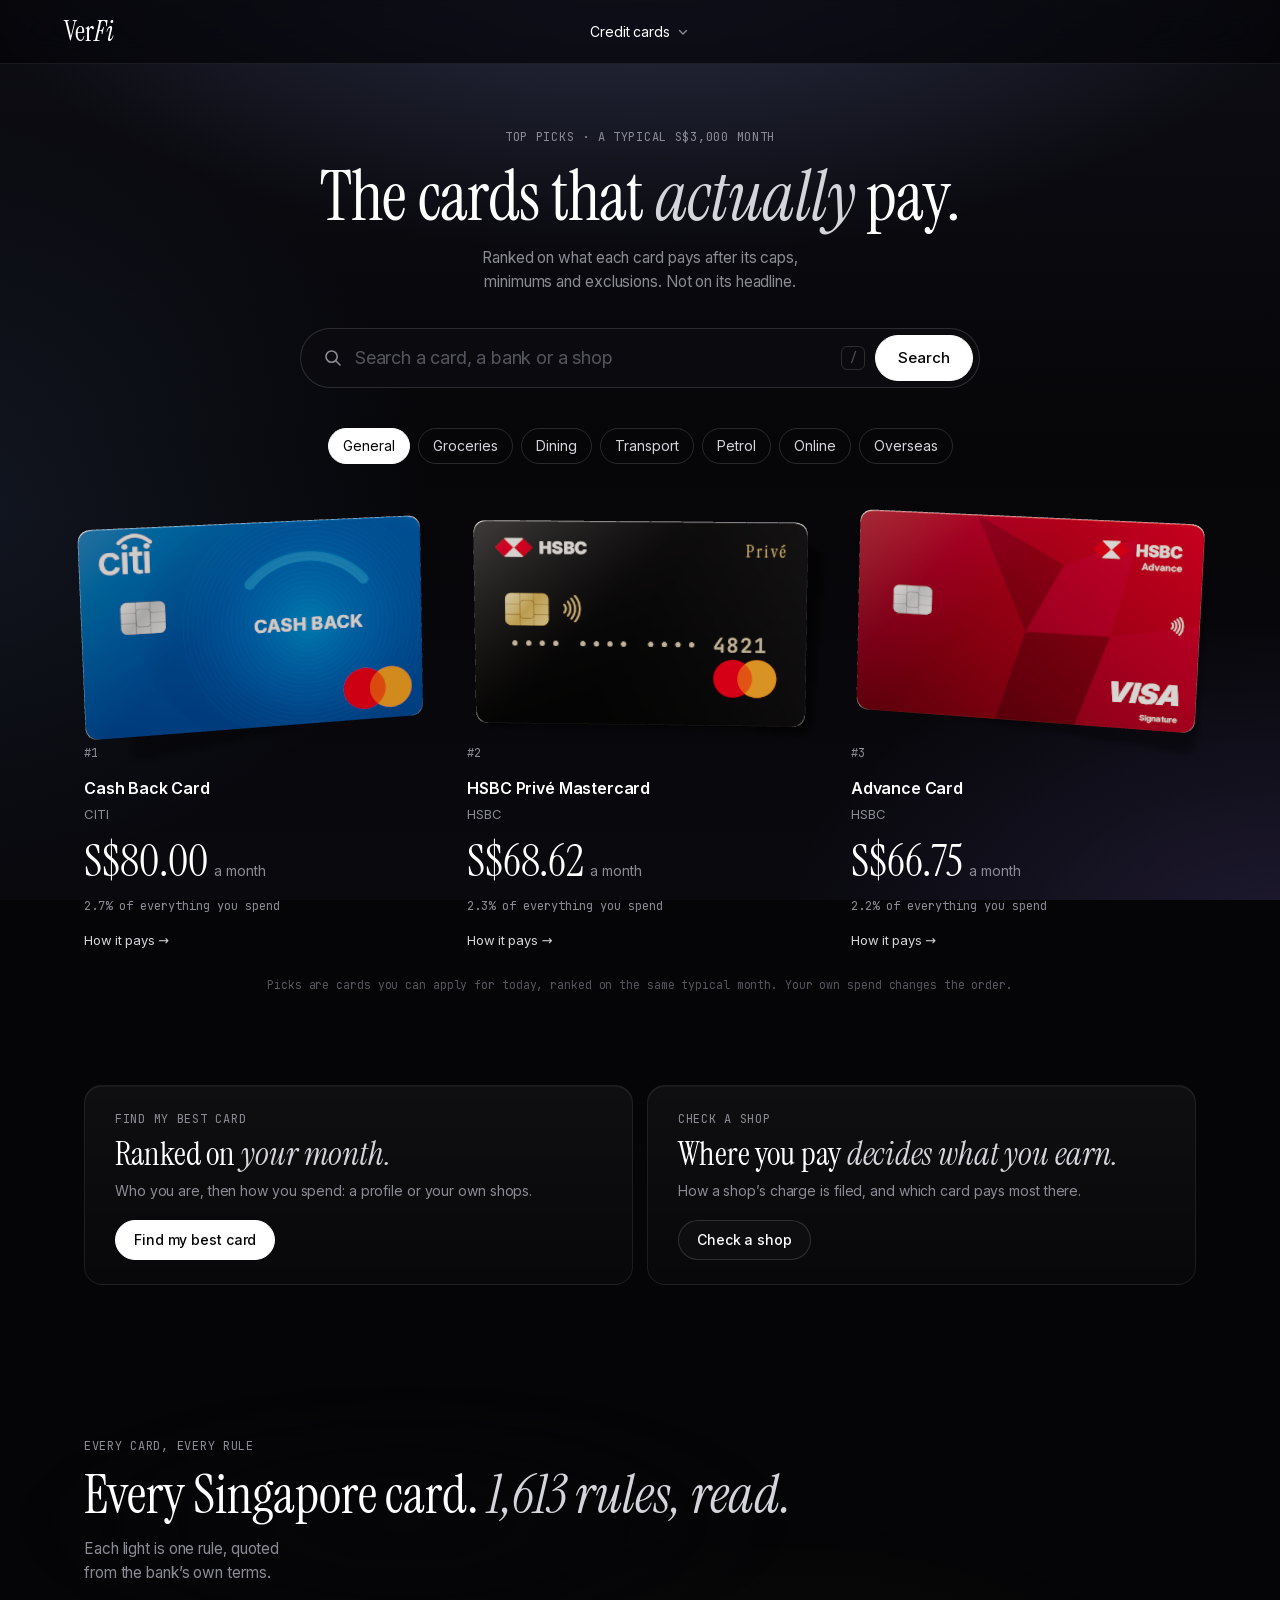
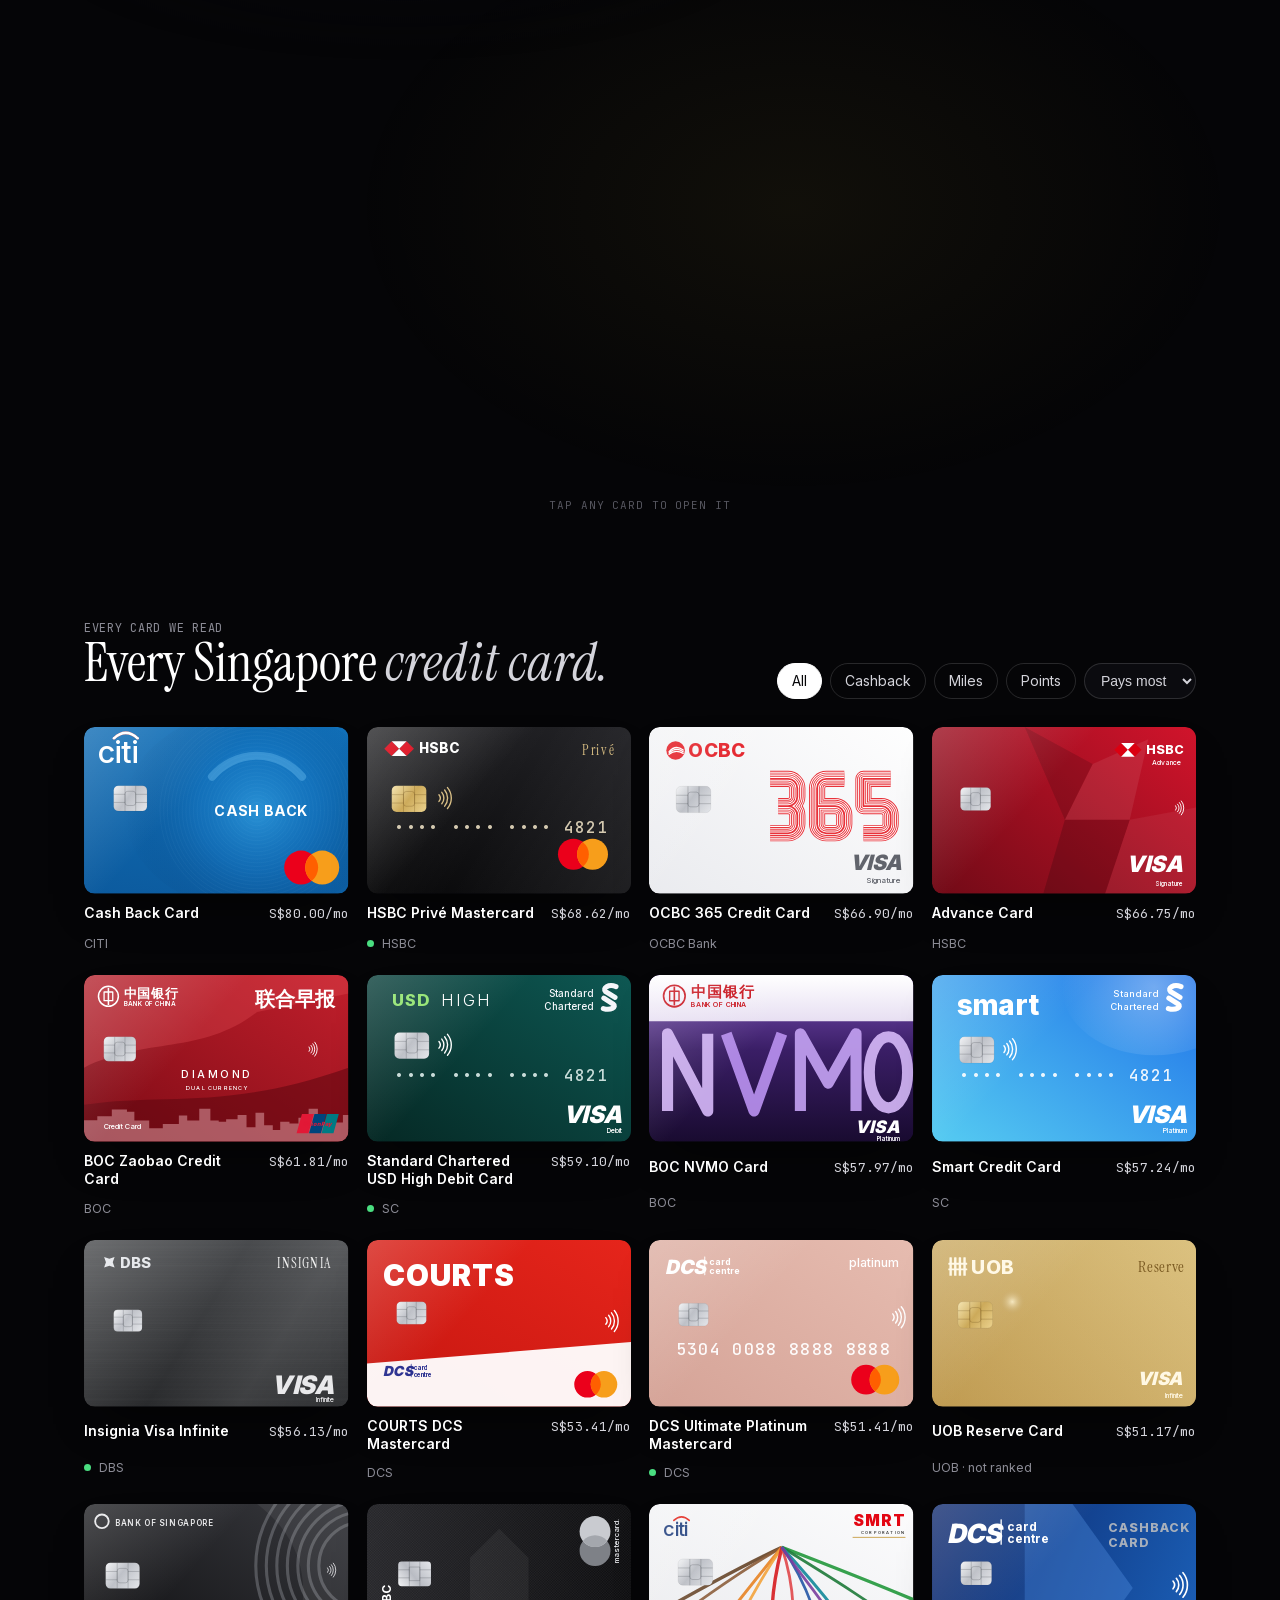
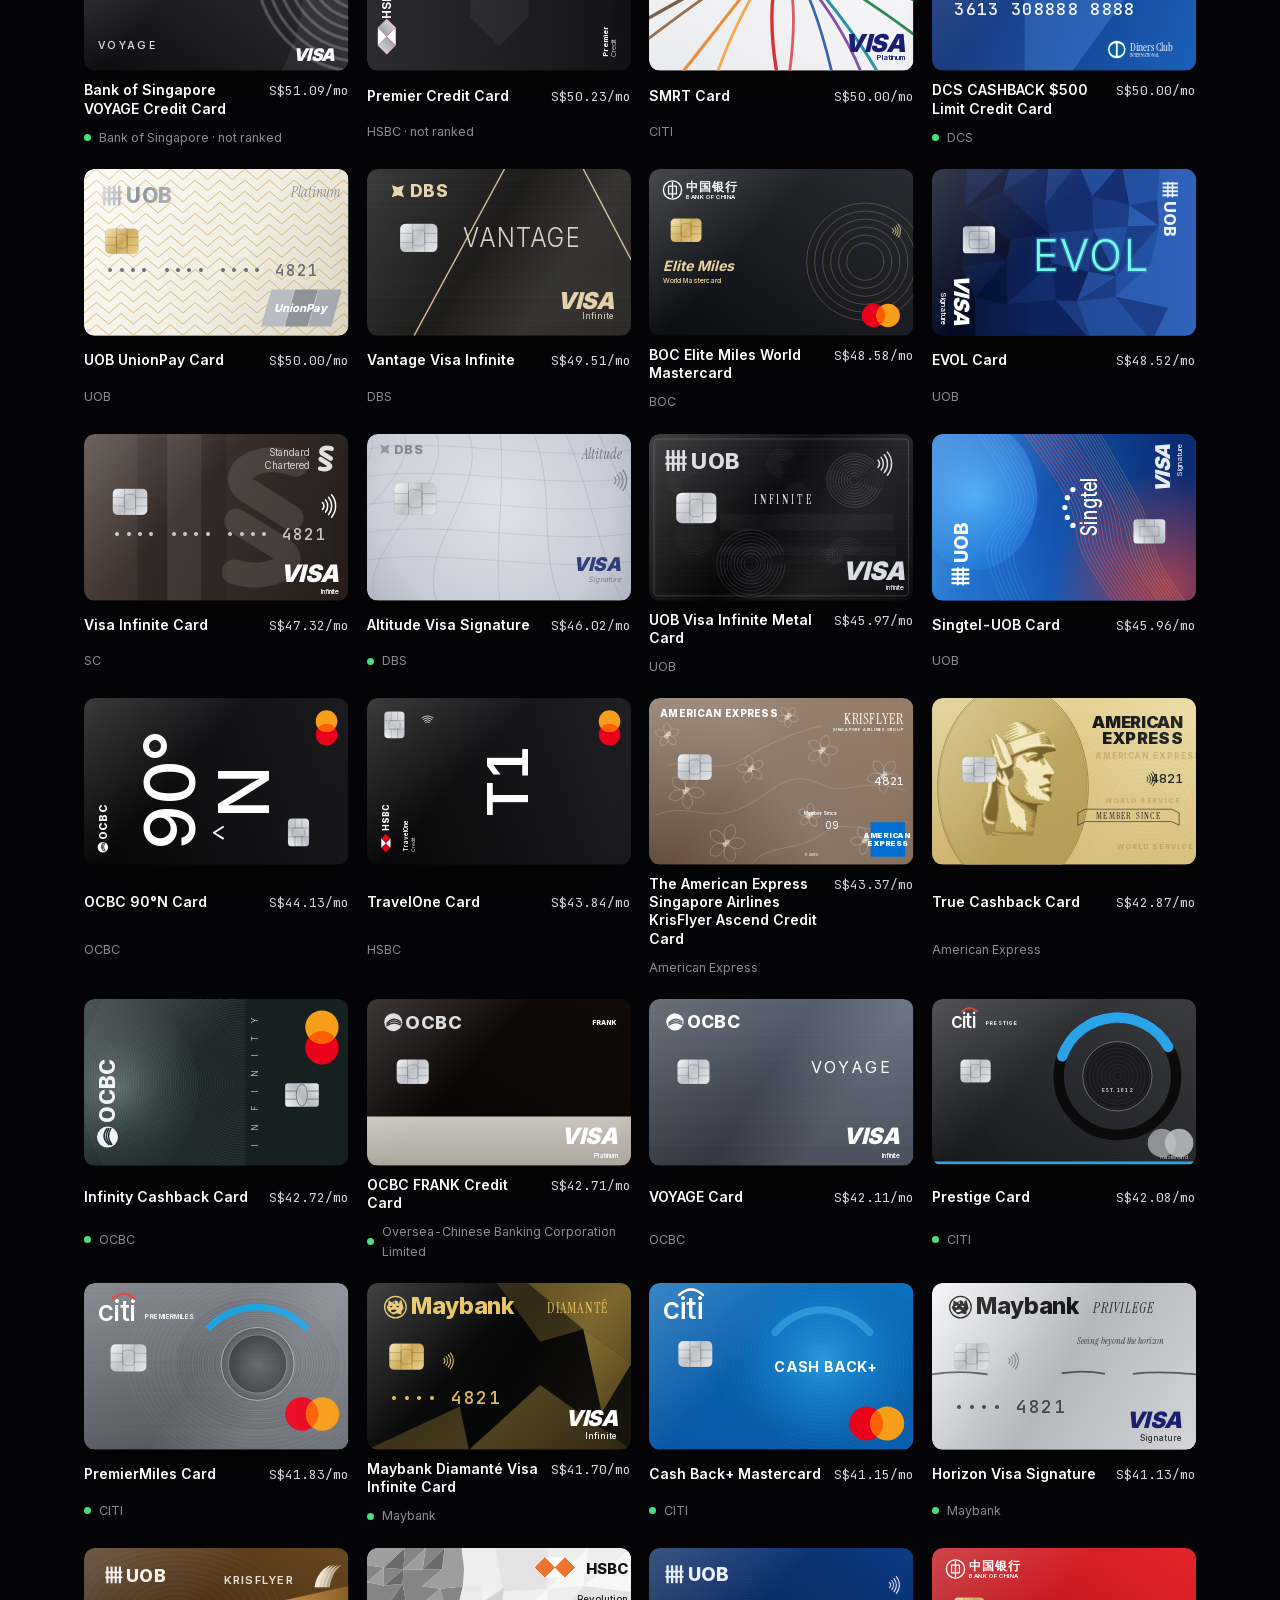
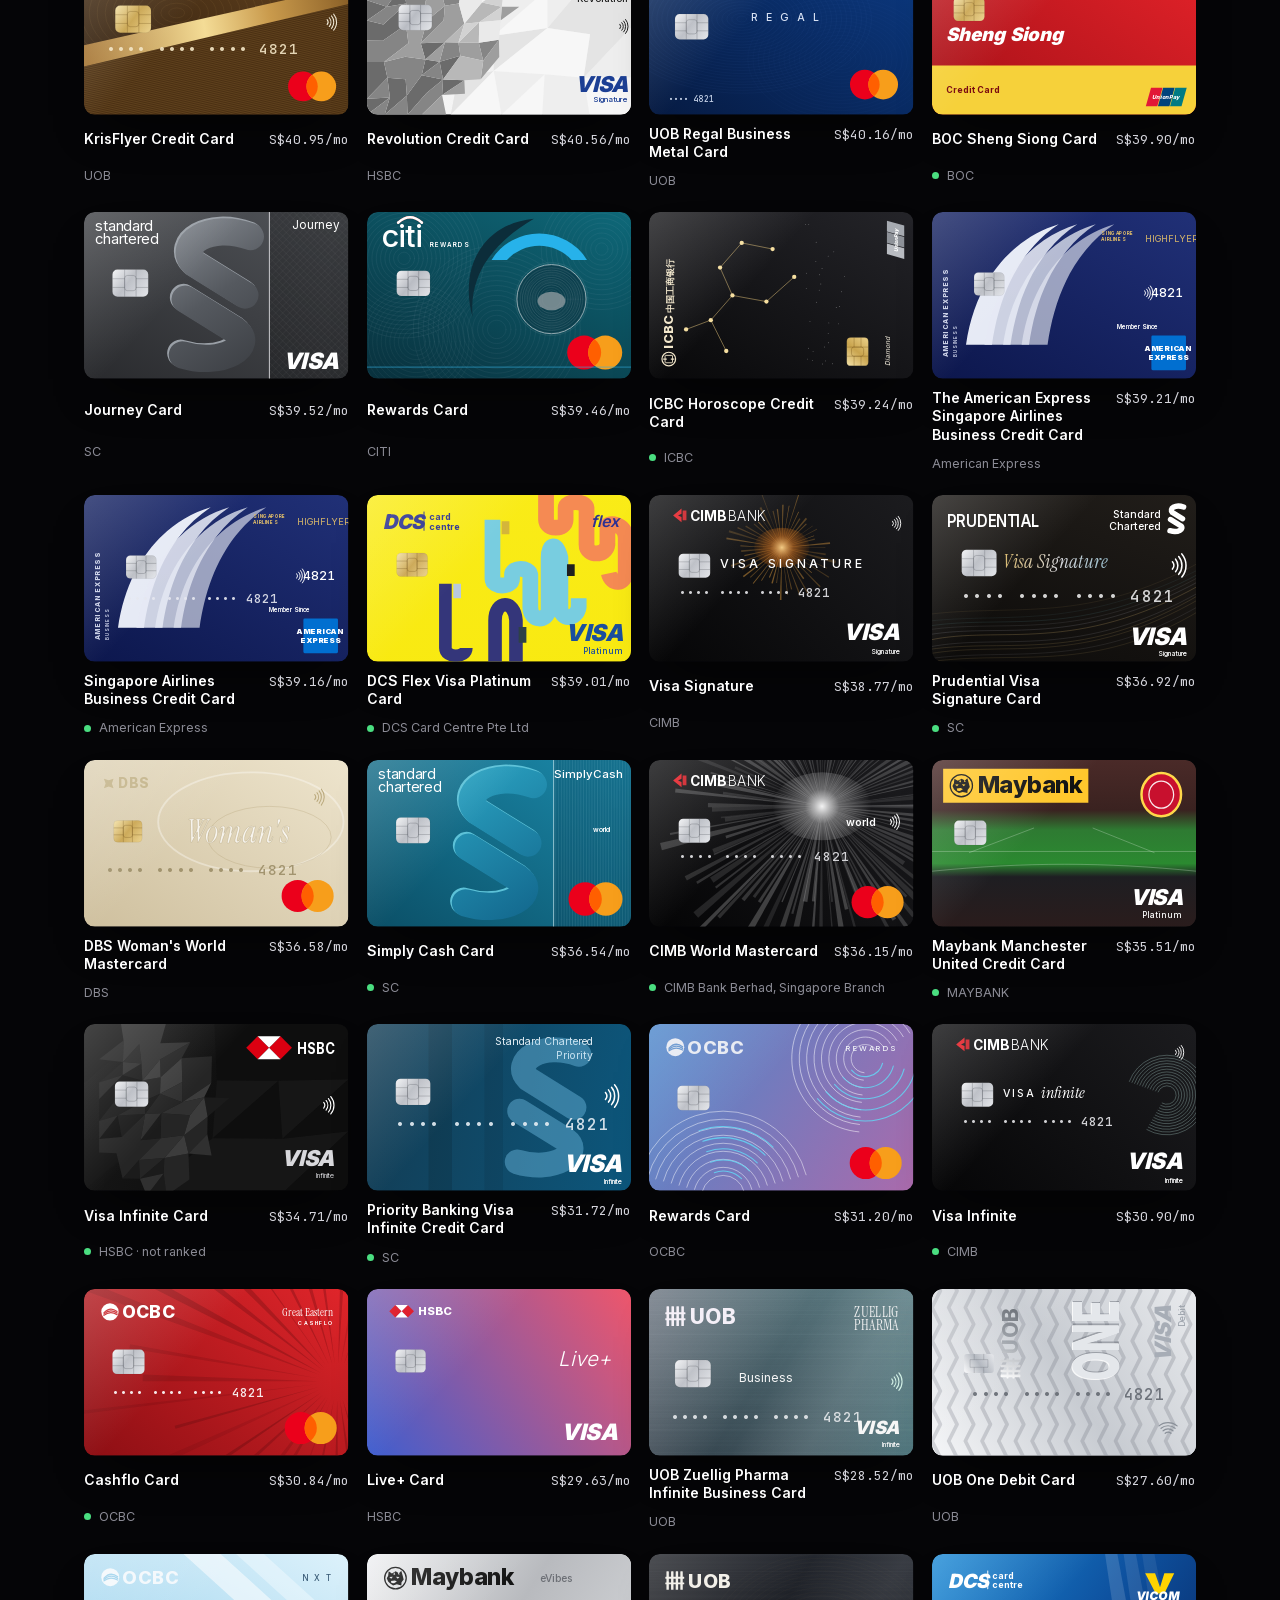
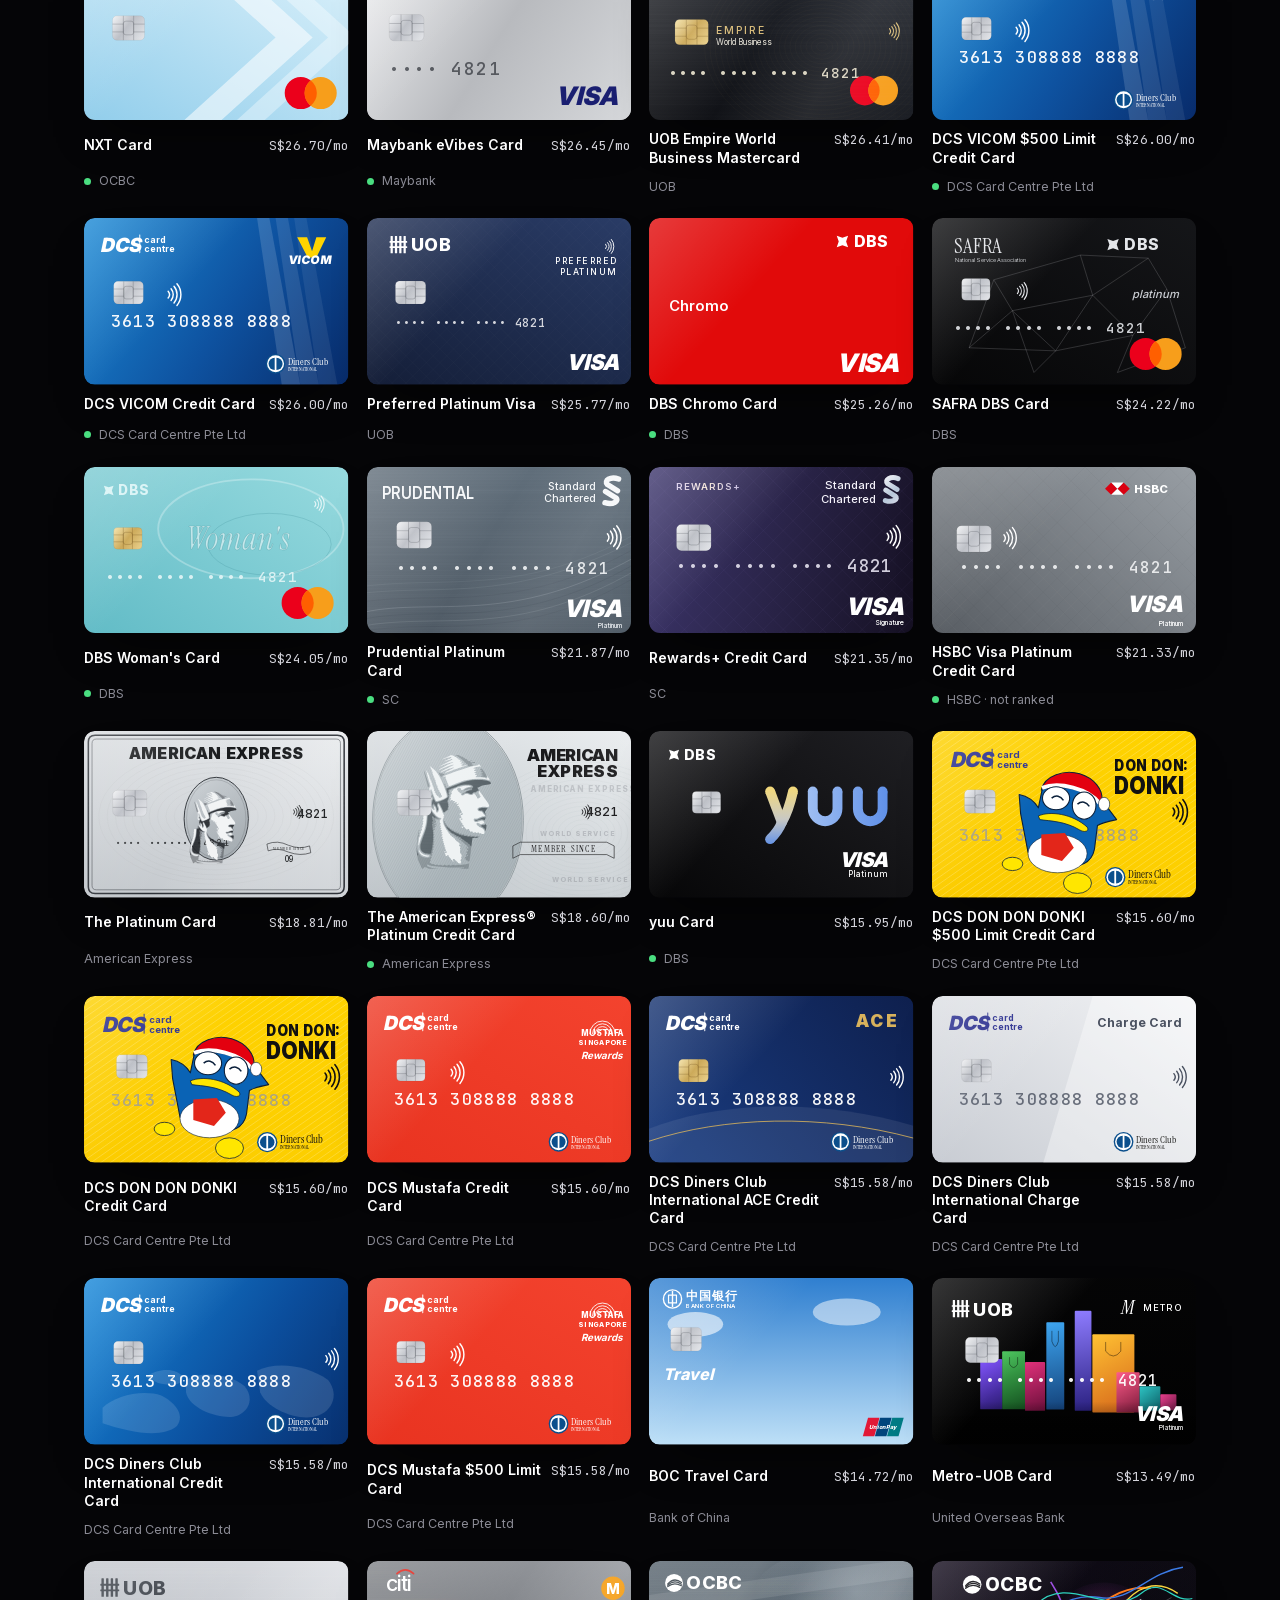
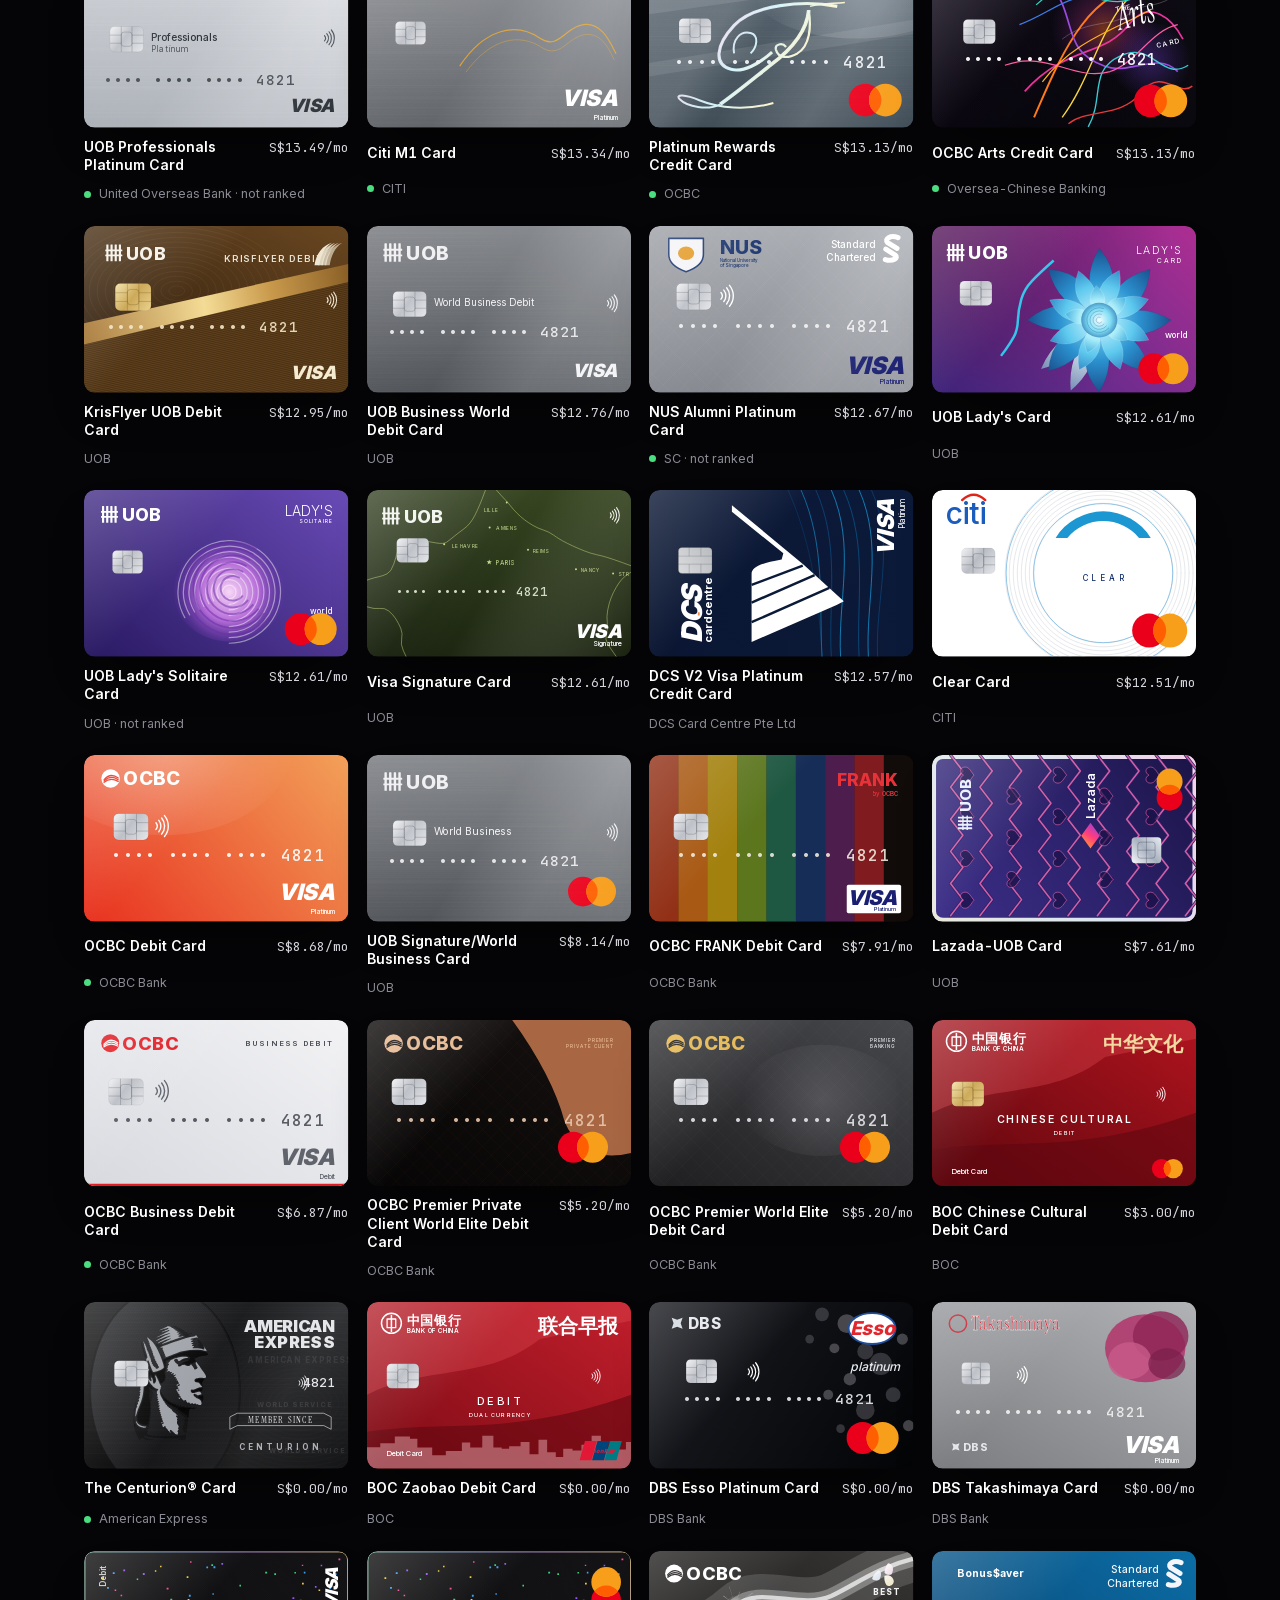
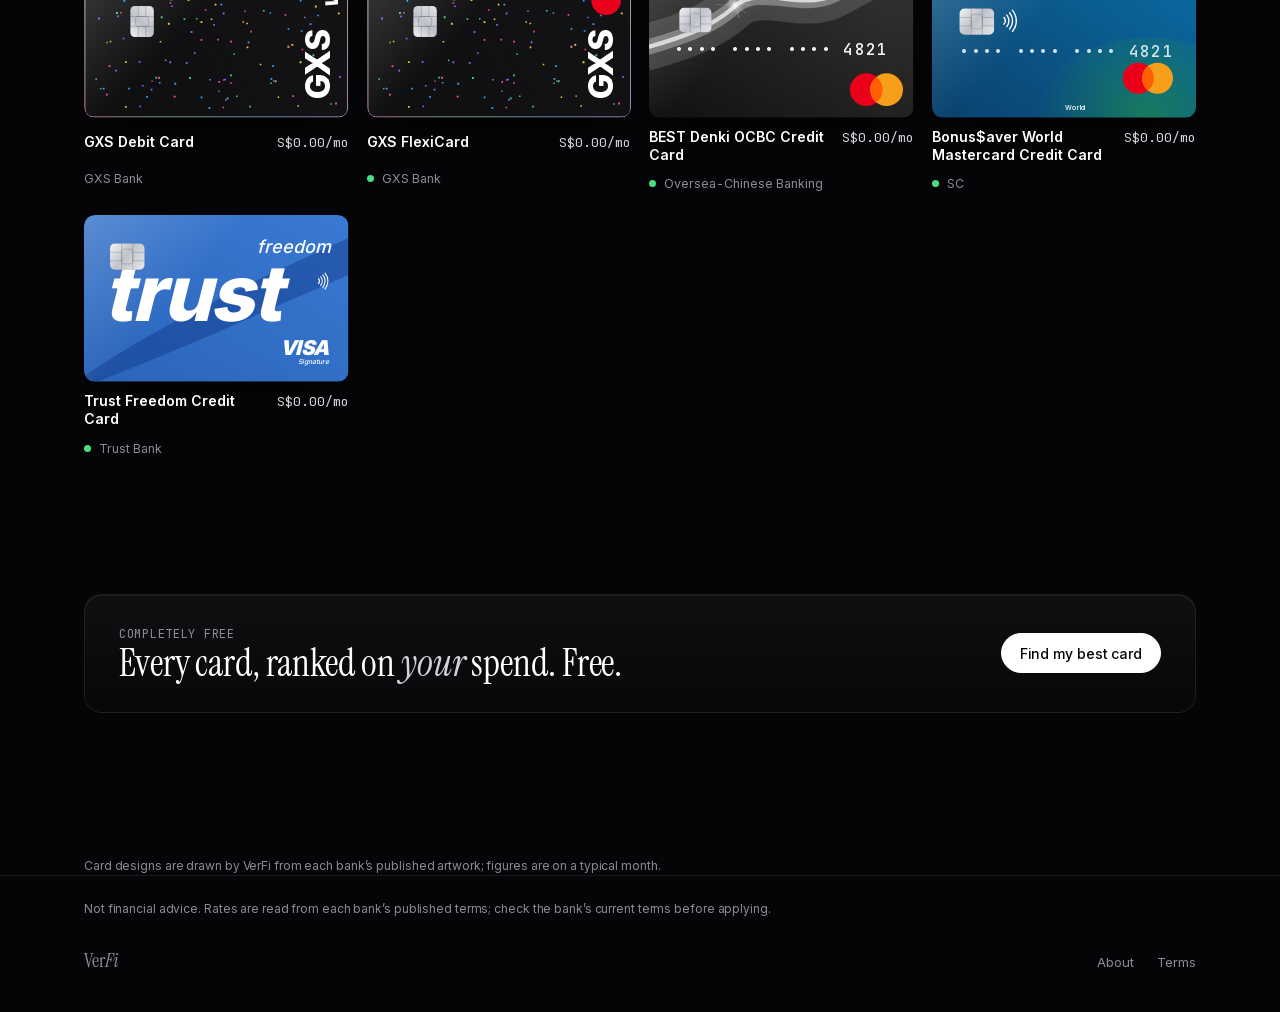
==== card.html @ 6f2a75e9 "VerFi public site, built from verfi d08bbdcb5 (ui.build --public --base /verfi-site/)" ====
<!doctype html>
<html lang="en">
<head><meta http-equiv="Content-Security-Policy" content="default-src 'none'; script-src 'sha256-PI/PXwHfNJXWPyJ3a8xZS8p6o6wGWNPIMic+LHFpwIw=' 'sha256-DB8d13SmBICc+2AXZGHXC3X4aHfZXcRKkbqT8b43fVk=' 'sha256-Um6jNotLfQ6UqfuEW/FgK9rp2+MJzfC5Ji3ptAW9i8M=' 'sha256-Rn2xqNrBOQVb70EjZA+C+wQFJIJYNfq/6G2i9NBJdng=' 'sha256-bbQnQBs7R7n669pLFHWN2JuxSfGrQrntVSp3AEbKCHA=' 'sha256-L+VgeZHUmpJNfkJ0UYj1fujVIkVRV2RB9BNLFGaKNvE=' 'sha256-JXsLXxXnDX5BJX4TyEaZGCQEfH4pqCv1AHS3lOeZDLU=' 'sha256-daEdpEyAJIa8b2VkCqSKcw8PaExcB6Qro80XNes/sHA=' 'sha256-80Qw9IC1ClOyCeVwS31WHZKTdlof5TMwvve5EH9y8BY=' 'sha256-65ox7JTotfn20E0QF6djBIaAejUXwsp98mqHsyna16Q=' 'sha256-54izg/e6yk/iiiAh8HDC+pMXfiiw9ebdInsg20GRJ5c=' 'sha256-T11h+3IaZHCLE4shnHu+/U1FdwvK6Cm0DEEJt3C/1Sk=' 'sha256-L7YhMajtYQbpAXFuu7GLzYA/0sXjjBZNMUFi4kffmsg=' 'sha256-6QYZY35wfnpqWVqNBFDDxP38Oo/TLelBHtFm3Q7Wp/Q=' 'sha256-zZDryQmCFYMkyZ3/jtJ92nPIgyROFTBlCciz7E9UeRc=' 'sha256-P0TMgcfIIjHMsxVwDbb5nwgGmcH78acz03PhWgtmzm0='; style-src 'unsafe-inline' 'self'; font-src 'self'; connect-src 'self'; img-src 'self'; form-action 'none'; base-uri 'none'">
<meta charset="utf-8">
<meta name="robots" content="noai, noimageai">
<meta name="viewport" content="width=device-width, initial-scale=1">
<title>VerFi — Card</title>
<script>
// Owner 2026-10-31: Find my best card and Compare cards open a card's sheet over their own page
// (an iframe of this page with ?embed=1), so the reader's progress there is never left behind.
// In that frame only the sheet shows, and closing it tells the parent page.
try { if (window.parent !== window && /[?&]embed=1\b/.test(location.search)) document.documentElement.classList.add("embed"); } catch (e) { /* not framed */ }
</script>
<meta name="description" content="The Singapore credit cards that actually pay the most on a typical month, after their caps, minimums and exclusions - and a machine for every card that shows how it pays.">
<style>
  /* The Card page (CD-01). Same visual language as the landing page. Every
     card face is drawn by card-face.js from ui/card_designs.json; every
     machine by card-machine.js on the shipped scorer. Self-contained: no
     external request, vendored fonts only. */
  @font-face { font-family: "Inter"; font-style: normal; font-weight: 100 900; font-display: swap; src: url("fonts/inter-latin.woff2") format("woff2"); }
  @font-face { font-family: "JetBrains Mono"; font-style: normal; font-weight: 100 800; font-display: swap; src: url("fonts/jetbrains-mono-latin.woff2") format("woff2"); }
  @font-face { font-family: "Instrument Serif"; font-style: normal; font-weight: 400; font-display: swap; src: url("fonts/instrument-serif-latin.woff2") format("woff2"); }
  @font-face { font-family: "Instrument Serif"; font-style: italic; font-weight: 400; font-display: swap; src: url("fonts/instrument-serif-italic-latin.woff2") format("woff2"); }

  :root {
    color-scheme: dark;
    --bg: #050507; --fg: #FFFFFF; --soft: #D4D4DB; --muted: #8B8B95; --faint: #55555E;
    --line: rgba(255,255,255,.08); --line-2: rgba(255,255,255,.14);
    --glass: linear-gradient(180deg, rgba(255,255,255,.045), rgba(255,255,255,.015));
    --good: #4ADE80; --bad: #FF6B57; --mark: #F2D145; --warn: #F4B740;
    --ease: cubic-bezier(.2,.7,.2,1);
    --serif: "Instrument Serif", Georgia, serif;
    --sans: "Inter", -apple-system, BlinkMacSystemFont, "Segoe UI", system-ui, sans-serif;
    --mono: "JetBrains Mono", ui-monospace, Menlo, monospace;
    --gutter: clamp(18px, 5vw, 80px); --max: 1240px;
  }
  *, *::before, *::after { box-sizing: border-box; }
  html { -webkit-text-size-adjust: 100%; background: var(--bg); }
  body { margin: 0; color: var(--fg); background: transparent; font-family: var(--sans); font-size: 16px; line-height: 1.55;
         letter-spacing: -0.006em; font-variant-numeric: tabular-nums; -webkit-font-smoothing: antialiased; overflow-x: hidden; }
  body::before { content: ""; position: fixed; inset: 0; z-index: -1; pointer-events: none;
    background: radial-gradient(90% 65% at 50% -12%, rgba(132,146,214,.30), transparent 62%),
                radial-gradient(60% 55% at 100% 105%, rgba(118,92,190,.20), transparent 65%),
                radial-gradient(55% 60% at -5% 55%, rgba(70,96,140,.18), transparent 70%),
                linear-gradient(180deg, #0D0D14 0%, #060609 50%, #09090E 100%); }
  a { color: inherit; text-decoration: none; }
  button { font: inherit; color: inherit; }
  :focus-visible { outline: 2px solid var(--fg); outline-offset: 3px; border-radius: 6px; }
  [hidden] { display: none !important; }
  html.embed, html.embed body { background: transparent; }
  html.embed body > *:not(.sheet):not(script) { display: none !important; }
  em { font-style: italic; }

  .vf-topnav { position: fixed; top: 0; left: 0; right: 0; z-index: 30; height: 64px; display: grid; grid-template-columns: 1fr auto 1fr;
    align-items: center; gap: 24px; padding: 0 var(--gutter); background: rgba(5,5,7,.72);
    -webkit-backdrop-filter: blur(16px) saturate(140%); backdrop-filter: blur(16px) saturate(140%); border-bottom: 1px solid var(--line); }
  .vf-topnav__brand { font-family: var(--serif); font-size: 28px; line-height: 1; }
  .vf-topnav__links { display: flex; gap: 28px; justify-content: center; }
  .vf-topnav__link { font-size: 14px; color: var(--soft); }
  .vf-topnav__link:hover, .vf-topnav__link--active { color: var(--fg); }
  .vf-topnav__link { white-space: nowrap; }
  @media (max-width: 420px) { .vf-topnav__links { gap: 12px !important; } .vf-topnav__link { font-size: 13px; } }
  .vf-topnav__end { display: flex; justify-content: flex-end; }
  .btn { display: inline-flex; align-items: center; justify-content: center; gap: 8px; height: 40px; padding: 0 18px; border-radius: 999px;
    border: 1px solid var(--line-2); background: rgba(255,255,255,.02); font-size: 14px; font-weight: 500; white-space: nowrap; cursor: pointer; }
  .btn:hover { border-color: rgba(255,255,255,.4); }
  .btn--light { background: #fff; border-color: #fff; color: #050507; }
  .btn--light:hover { background: #e9e9ee; }
  @media (max-width: 760px) { .vf-topnav { grid-template-columns: auto 1fr; } .vf-topnav__links { justify-content: flex-end; gap: 16px; } .vf-topnav__end { display: none; } }

  .wrap { width: 100%; max-width: var(--max); margin: 0 auto; padding: 0 var(--gutter); }
  .kicker { margin: 0; font-family: var(--mono); font-size: 12px; letter-spacing: .06em; text-transform: uppercase; color: var(--muted); }
  .h-display { margin: 0; font-family: var(--serif); font-weight: 400; font-size: clamp(44px, 5.4vw, 80px); line-height: .98; letter-spacing: -0.012em; text-wrap: balance; }
  .h-section { margin: 0; font-family: var(--serif); font-weight: 400; font-size: clamp(36px, 4.2vw, 60px); line-height: 1; text-wrap: balance; }
  .h-display em, .h-section em { color: var(--soft); }
  .sub { margin: 0; max-width: 52ch; font-size: clamp(15px, 1.2vw, 18px); color: var(--muted); text-wrap: balance; }
  .glass { background: var(--glass); border: 1px solid var(--line); border-radius: 18px; box-shadow: inset 0 1px 0 rgba(255,255,255,.05); }
  .face svg { display: block; width: 100%; height: auto; border-radius: 4.2% / 6.6%; box-shadow: 0 24px 50px -24px rgba(0,0,0,.8); }

  /* --- Top picks ----------------------------------------------------------- */
  .picks { padding: 128px 0 72px; }
  .picks .head { display: grid; gap: 16px; justify-items: center; text-align: center; }
  .chips { display: flex; gap: 8px; flex-wrap: wrap; justify-content: center; margin-top: 26px; }
  .chip { height: 36px; padding: 0 14px; border-radius: 999px; border: 1px solid var(--line-2); background: transparent; font-size: 14px; color: var(--soft); cursor: pointer; }
  .chip[aria-pressed="true"] { background: #fff; color: #050507; border-color: #fff; }
  .podium { display: grid; grid-template-columns: repeat(3, minmax(0, 1fr)); gap: clamp(16px, 3vw, 40px); margin-top: 48px; align-items: end; perspective: 1400px; }
  .pick { display: grid; gap: 14px; cursor: pointer; text-align: left; background: none; border: 0; padding: 0; }
  .pick .face { transition: transform .5s cubic-bezier(.2,.7,.2,1); transform: rotateX(8deg) rotateY(var(--ry, 0deg)); }
  .pick:hover .face { transform: rotateX(0) rotateY(0) translateY(-6px); }
  .pick:nth-child(1) { --ry: 10deg; } .pick:nth-child(3) { --ry: -10deg; }
  .pick__rank { font-family: var(--mono); font-size: 12px; color: var(--muted); }
  .pick__name { font-size: 16px; font-weight: 600; letter-spacing: -0.01em; }
  .pick__bank { font-size: 13px; color: var(--muted); }
  .pick__num { font-family: var(--serif); font-size: clamp(34px, 3.4vw, 50px); line-height: 1; }
  .pick__num small { font-family: var(--sans); font-size: 14px; color: var(--muted); margin-left: 6px; }
  .pick__vs { font-family: var(--mono); font-size: 12px; color: var(--muted); }
  .pick__vs s { color: var(--faint); }
  .pick__cta { font-size: 13px; color: var(--soft); }
  .pick__cta::after { content: " \2192"; }
  #gl { position: fixed; inset: 0; width: 100vw; height: 100vh; z-index: 0; pointer-events: none; display: none; }
  .gl-on #gl { display: block; }
  main, footer { position: relative; z-index: 1; }
  .gl-on .pick .face svg { visibility: hidden; }
  .gl-on .pick .face { transform: none !important; }
  .note { margin-top: 26px; text-align: center; font-family: var(--mono); font-size: 11.5px; color: var(--faint); }
  @media (max-width: 860px) { .podium { grid-template-columns: 1fr; max-width: 420px; margin-inline: auto; } .pick .face { transform: none; } }

  /* --- Search: one field for a card, a bank, a reward type or a shop --------------
     The same field as Check a shop (60px pill, #0B0B0F, 18px type), centred under
     the headline. The answer opens under it as a listbox; Enter with nothing
     highlighted filters the gallery instead. */
  .search { position: relative; z-index: 6; width: 100%; max-width: 680px; margin: 34px auto 0; text-align: left; }
  .search__field { position: relative; display: flex; align-items: center; height: 60px; border-radius: 999px; border: 1px solid var(--line-2);
    background: #0B0B0F; transition: border-color .2s, box-shadow .2s; }
  .search__field:focus-within { border-color: rgba(255,255,255,.45); box-shadow: 0 0 0 4px rgba(255,255,255,.06); }
  .search__icon { flex: none; width: 20px; height: 20px; margin-left: 22px; color: var(--muted); }
  .search__input { flex: 1; min-width: 0; height: 100%; padding: 0 12px 0 12px; border: 0; background: transparent; color: var(--fg);
    font-family: var(--sans); font-size: 18px; letter-spacing: -0.01em; }
  .search__input::placeholder { color: var(--faint); }
  .search__input::-webkit-search-cancel-button { display: none; }
  .search__input:focus, .search__input:focus-visible { outline: none; }
  .search__kbd { flex: none; display: grid; place-items: center; min-width: 24px; height: 24px; margin-right: 10px; padding: 0 6px; border-radius: 6px;
    border: 1px solid var(--line-2); font-family: var(--mono); font-size: 12px; color: var(--faint); transition: opacity .15s; }
  .search__field:focus-within .search__kbd { opacity: 0; }
  .search__go { flex: none; height: 46px; margin-right: 6px; padding: 0 22px; font-size: 15px; }
  .search__list { position: absolute; left: 0; right: 0; top: calc(100% + 10px); margin: 0; padding: 8px; list-style: none; max-height: min(460px, 62vh);
    overflow-y: auto; overscroll-behavior: contain; border-radius: 18px; border: 1px solid var(--line-2); background: rgba(11,11,16,.97);
    -webkit-backdrop-filter: blur(14px); backdrop-filter: blur(14px); box-shadow: 0 30px 60px -20px rgba(0,0,0,.85); }
  .search__group { padding: 12px 12px 6px; font-family: var(--mono); font-size: 11px; letter-spacing: .08em; text-transform: uppercase; color: var(--faint); }
  .search__opt { display: grid; grid-template-columns: 64px minmax(0, 1fr) auto; gap: 14px; align-items: center; padding: 8px 12px; border-radius: 12px;
    cursor: pointer; }
  .search__opt[aria-selected="true"] { background: rgba(255,255,255,.06); }
  .search__thumb svg { display: block; width: 64px; height: auto; border-radius: 4.2% / 6.6%; box-shadow: 0 10px 20px -14px rgba(0,0,0,.9); }
  .search__glyph { display: grid; place-items: center; width: 64px; height: 40px; border-radius: 8px; border: 1px solid var(--line); color: var(--muted); }
  .search__glyph svg { width: 20px; height: 20px; }
  .search__what { display: grid; gap: 1px; min-width: 0; }
  .search__name { font-size: 15px; font-weight: 500; color: var(--soft); letter-spacing: -0.01em; line-height: 1.3; overflow: hidden; text-overflow: ellipsis; white-space: nowrap; }
  .search__name b { font-weight: 600; color: var(--fg); }
  .search__meta { font-size: 12.5px; color: var(--muted); }
  .search__val { font-family: var(--mono); font-size: 12.5px; color: var(--soft); white-space: nowrap; }
  .search__val--go { color: var(--muted); }
  .search__none { padding: 18px 14px; font-size: 14px; color: var(--muted); }
  .search__found { display: flex; align-items: center; gap: 12px; flex-wrap: wrap; margin: -6px 0 22px; font-family: var(--mono); font-size: 12.5px; color: var(--soft); }
  .search__found .chip { height: 30px; font-size: 13px; font-family: var(--sans); }
  @media (max-width: 520px) {
    .search { margin-top: 26px; }
    .search__field { height: 54px; }
    .search__icon { margin-left: 18px; }
    .search__input { font-size: 16px; }
    .search__kbd, .search__go { display: none; }
    .search__opt { grid-template-columns: 48px minmax(0, 1fr) auto; gap: 12px; padding: 8px 10px; }
    .search__thumb svg, .search__glyph { width: 48px; }
    .search__glyph { height: 30px; }
    .search__name { font-size: 14px; }
    .search__val { font-size: 11.5px; }
  }
  @media (hover: none) { .search__kbd { display: none; } }

  /* --- The two tools, as doors: Find my best card and Check a shop ------------------
     The catalogue ranks every card on a typical month; a reader's own answer lives
     on its own page. Two slim glass doors, side by side, then stacked on a phone. */
  .doors { padding: 8px 0 88px; }
  .doors .wrap { display: grid; grid-template-columns: repeat(2, minmax(0, 1fr)); gap: 14px; }
  .shop-band { scroll-margin-top: 80px; min-width: 0; }
  .shop-band__row { height: 100%; display: flex; align-items: center; justify-content: space-between; gap: 18px 24px; flex-wrap: wrap;
    padding: 24px clamp(20px, 2.6vw, 30px); }
  .shop-band__sub { margin: 0; font-size: 14px; color: var(--muted); }
  @media (max-width: 900px) { .doors .wrap { grid-template-columns: minmax(0, 1fr); } }
  .shop-band__text { display: grid; gap: 8px; min-width: 0; }
  .shop-band__line { margin: 0; font-family: var(--serif); font-weight: 400; font-size: clamp(26px, 2.6vw, 34px); line-height: 1.05; }
  .shop-band__line em { color: var(--soft); }
  @media (max-width: 520px) { .shop-band__row .btn { width: 100%; } }

  /* --- Gallery ---------------------------------------------------------------- */
  .gallery { padding: 72px 0 96px; scroll-margin-top: 40px; }
  .gallery__bar { display: flex; justify-content: space-between; align-items: end; gap: 20px; flex-wrap: wrap; margin-bottom: 28px; }
  .filters { display: flex; gap: 8px; flex-wrap: wrap; }
  .select { height: 36px; padding: 0 12px; border-radius: 999px; border: 1px solid var(--line-2); background: #0B0B0F; color: var(--soft); font-size: 14px; }
  .grid { display: grid; grid-template-columns: repeat(auto-fill, minmax(230px, 1fr)); gap: 22px 18px; }
  .tile { display: grid; gap: 10px; text-align: left; background: none; border: 0; padding: 0; cursor: pointer; }
  .tile .face svg { transition: transform .3s cubic-bezier(.2,.7,.2,1); }
  .tile:hover .face svg { transform: translateY(-4px); }
  .tile__row { display: flex; justify-content: space-between; gap: 10px; align-items: baseline; }
  .tile__name { font-size: 14px; font-weight: 600; line-height: 1.3; }
  .tile__val { font-family: var(--mono); font-size: 13px; color: var(--soft); white-space: nowrap; }
  .tile__meta { display: flex; gap: 8px; align-items: center; font-size: 12.5px; color: var(--muted); }
  /* Only a verified card carries a mark; no other reading level is named on a
     product page (owner, 2026-10-19). */
  .dot { width: 7px; height: 7px; border-radius: 50%; background: var(--good); flex: none; }

  .upsell { padding: 40px 0 120px; }
  .upsell .glass { display: flex; justify-content: space-between; align-items: center; gap: 24px; flex-wrap: wrap; padding: 30px 34px; }

  /* --- The sheet: one card, said plainly ------------------------------------------
     Read top to bottom it answers, in order: what is this card (its offer, in one
     sentence, and the facts that decide it), what would it pay (always beside the
     month it is priced on, which the reader can see and change), how it pays (each
     rate with what it takes, its cap and its clause), what does not count, who can
     get it, and where it was read. A figure never appears without its month. */
  /* The sheet opens like an app's: the page dims (a plain scrim; a full-screen
     backdrop blur over live WebGL is re-blurred every frame and was the heaviest
     thing on this page), the panel rises into place, and the card you clicked
     flies from its tile to the panel. Closing runs it back, faster. */
  .sheet { position: fixed; inset: 0; z-index: 50; background: rgba(4,4,6,.86);
           overflow-y: auto; overscroll-behavior: contain; padding: 32px 16px 64px; transition: opacity .3s ease; }
  .sheet__panel { max-width: 1180px; margin: 0 auto; padding: clamp(20px, 3vw, 40px); position: relative; background: #0B0B10;
                  transition: transform .52s var(--ease), opacity .38s ease; }
  .sheet.is-entering, .sheet.is-leaving { opacity: 0; }
  .sheet.is-entering .sheet__panel { transform: translate3d(0, 34px, 0); opacity: 0; }
  .sheet.is-leaving { transition-duration: .2s; }
  .sheet.is-leaving .sheet__panel { transform: translate3d(0, 18px, 0); opacity: 0; transition-duration: .2s; }
  .fly { position: fixed; left: 0; top: 0; z-index: 60; pointer-events: none; transform-origin: 0 0; will-change: transform; }
  .fly svg { display: block; width: 100%; height: auto; border-radius: 4.2% / 6.6%; box-shadow: 0 30px 60px -20px rgba(0,0,0,.85); }
  .avatar.is-landing { opacity: 0; }
  .avatar { transition: opacity .25s ease; }
  @media (prefers-reduced-motion: reduce) { .sheet, .sheet__panel { transition: none; } }
  .sheet__close { position: absolute; top: 16px; right: 16px; z-index: 3; width: 40px; height: 40px; border-radius: 50%; border: 1px solid var(--line-2); background: rgba(11,11,16,.8); cursor: pointer; font-size: 18px; color: var(--fg); }
  .sheet__close:hover { border-color: rgba(255,255,255,.4); }
  .sheet__top { display: grid; grid-template-columns: minmax(0, 1fr) minmax(0, 1.1fr); gap: clamp(20px, 3.4vw, 48px); align-items: center; }
  .sheet__id { display: grid; gap: 14px; align-content: start; }
  .sheet__name { font-family: var(--serif); font-weight: 400; font-size: clamp(36px, 4vw, 56px); line-height: 1; margin: 0; letter-spacing: -0.01em; }
  .sheet__trust { display: inline-flex; align-items: center; gap: 8px; margin: 0; font-size: 13px; color: var(--soft); }
  .sheet__summary { margin: 4px 0 0; max-width: 46ch; font-size: clamp(16px, 1.3vw, 18.5px); line-height: 1.5; color: var(--soft); text-wrap: pretty; }
  .sheet__summary b { color: var(--fg); font-weight: 600; }
  /* Key figures and the Apply link (owner 2026-11-01), read from the card's rules (ui/card_brief.key_figures, card_links.json). */
  .apply { font-family: var(--mono); font-size: 11px; letter-spacing: .04em; color: var(--soft); border-bottom: 1px solid var(--line-2); white-space: nowrap; }
  a.apply:hover { color: var(--fg); border-color: var(--fg); }
  .apply--muted { color: var(--muted); border-bottom: 0; }
  .kf { display: grid; grid-template-columns: 1fr 1fr auto; gap: 12px; align-items: center; margin: 14px 0 6px; padding: 14px 16px; border: 1px solid var(--line); border-radius: 16px; background: var(--glass); }
  .kf__fig { display: grid; gap: 3px; min-width: 0; }
  .kf__k { font-family: var(--mono); font-size: 11px; letter-spacing: .06em; text-transform: uppercase; color: var(--muted); }
  .kf__fig b { font-family: var(--serif); font-weight: 400; font-size: 24px; line-height: 1.1; }
  .kf__apply .apply { font-size: 13px; }
  .kf__apply a.apply { display: inline-flex; align-items: center; height: 40px; padding: 0 18px; border-radius: 999px; border: 1px solid var(--line-2); color: var(--fg); }
  .kf__apply a.apply:hover { border-color: rgba(255,255,255,.5); }
  .hl { margin: 14px 0 6px; padding: 14px 16px 6px; border: 1px solid var(--line); border-radius: 16px; background: var(--glass); }
  .hl__k { margin: 0 0 6px; font-family: var(--mono); font-size: 11px; letter-spacing: .06em; text-transform: uppercase; color: var(--muted); }
  .hl__list { list-style: none; margin: 0; padding: 0; }
  .hl__list li { padding: 9px 0; border-top: 1px solid var(--line); font-size: 15px; line-height: 1.45; color: var(--soft); }
  .hl__list li:first-child { border-top: 0; }
  .hl__rate { color: var(--fg); font-weight: 600; }
  .hl__list details { display: inline; }
  .hl__list summary { display: inline; cursor: pointer; color: var(--fg); text-decoration: underline; text-underline-offset: 3px; }
  .hl__list details[open] summary { display: block; }
  .hl__list .hl__src { display: block; margin-top: 4px; }
  .hl__list .hl__src summary { display: inline; font-size: 13px; color: var(--muted); cursor: pointer; text-decoration: underline; text-underline-offset: 3px; }
  .hl__srclist { list-style: none; margin: 6px 0 0; padding: 8px 12px; max-height: 220px; overflow: auto; border-left: 2px solid var(--mark); font-family: var(--mono); font-size: 11.5px; line-height: 1.5; color: var(--soft); }
  .hl__srclist li { padding: 3px 0; }
  .hl__srclist b { color: var(--fg); font-weight: 600; }
  .hl__flag { display: inline-block; margin-left: 8px; padding: 1px 9px; border-radius: 999px; border: 1px solid var(--warn); font-family: var(--mono); font-size: 10.5px; letter-spacing: .04em; text-transform: uppercase; color: var(--warn); white-space: nowrap; vertical-align: 1px; }
  .facts { list-style: none; margin: 6px 0 0; padding: 0; display: grid; grid-template-columns: repeat(auto-fit, minmax(128px, 1fr)); border-top: 1px solid var(--line); }
  .facts li { display: grid; gap: 3px; padding: 14px 14px 2px 0; }
  .facts li + li { padding-left: 14px; border-left: 1px solid var(--line); }
  .facts span { font-family: var(--mono); font-size: 11px; letter-spacing: .06em; text-transform: uppercase; color: var(--muted); }
  .facts b { font-family: var(--serif); font-weight: 400; font-size: 24px; line-height: 1.1; }
  .facts b small { display: block; margin-top: 4px; font-family: var(--sans); font-size: 12.5px; color: var(--muted); }
  .sheet__actions { display: flex; flex-wrap: wrap; gap: 10px; margin-top: 8px; }
  .sec { margin-top: clamp(28px, 4vw, 44px); padding-top: clamp(22px, 3vw, 30px); border-top: 1px solid var(--line); }
  .sec__head { display: flex; justify-content: space-between; align-items: end; gap: 16px 24px; flex-wrap: wrap; margin-bottom: 20px; }
  .sec__title { margin: 6px 0 0; font-family: var(--serif); font-weight: 400; font-size: clamp(28px, 2.8vw, 38px); line-height: 1.02; }
  .sec__title em { color: var(--soft); }
  .sec__line { margin: 8px 0 0; max-width: 60ch; font-size: 14px; color: var(--muted); }
  /* The month: a profile, the typical month, or the reader's own amounts. */
  .months { display: flex; flex-wrap: wrap; gap: 6px; }
  .months .chip { height: 32px; padding: 0 12px; font-size: 13px; }
  .pays { display: grid; grid-template-columns: minmax(0, .85fr) minmax(0, 1.15fr); gap: clamp(20px, 3vw, 40px); align-items: start; }
  .pays__basis { margin: 0; display: inline-flex; align-items: center; gap: 8px; height: 28px; padding: 0 12px; border-radius: 999px; border: 1px solid var(--line-2);
    font-family: var(--mono); font-size: 12px; color: var(--soft); }
  .pays__fig { margin: 16px 0 0; display: flex; align-items: baseline; gap: 10px; flex-wrap: wrap; }
  .pays__fig b { font-family: var(--serif); font-weight: 400; font-size: clamp(56px, 6vw, 84px); line-height: .9; letter-spacing: -0.01em; }
  .pays__fig span { font-size: 15px; color: var(--muted); }
  .pays__sub { margin: 10px 0 0; font-family: var(--mono); font-size: 13px; color: var(--soft); }
  .pays__why { margin: 16px 0 0; max-width: 46ch; font-size: 14px; line-height: 1.55; color: var(--muted); }
  .pays__why b { color: var(--fg); font-weight: 500; }
  .gate { margin: 10px 0 0; display: flex; align-items: center; gap: 8px; font-family: var(--mono); font-size: 12px; color: var(--soft); }
  .gate i { width: 8px; height: 8px; border-radius: 50%; background: var(--good); box-shadow: 0 0 8px rgba(74,222,128,.6); flex: none; }
  .gate.is-off { color: var(--warn); } .gate.is-off i { background: var(--warn); box-shadow: none; }
  /* The headline against this month, on one ruler. */
  .ruler { position: relative; margin: 30px 0 46px; padding-top: 30px; }
  .ruler__track { position: relative; height: 10px; border-radius: 5px; background: rgba(255,255,255,.06); overflow: visible; }
  .ruler__fill { position: absolute; left: 0; top: 0; bottom: 0; border-radius: 5px; background: linear-gradient(90deg, rgba(242,209,69,.55), var(--mark));
    transition: width .7s cubic-bezier(.2,.7,.2,1); }
  .ruler__mark { position: absolute; top: -30px; transform: translateX(-50%); display: grid; justify-items: center; gap: 4px; font-family: var(--mono); font-size: 11px; color: var(--muted); white-space: nowrap;
    transition: left .7s cubic-bezier(.2,.7,.2,1); }
  .ruler__mark::after { content: ""; width: 1px; height: 22px; background: rgba(255,255,255,.35); }
  .ruler__mark.is-head { color: var(--soft); }
  .ruler__mark.is-now { color: var(--mark); top: auto; bottom: -34px; }
  .ruler__mark.is-now::after { order: -1; background: var(--mark); height: 14px; }
  .ruler__mark.is-edge-l { transform: translateX(0); justify-items: start; }
  .ruler__mark.is-edge-r { transform: translateX(-100%); justify-items: end; }
  /* Where it earns on this month: spend, the rate it got, what it paid. */
  .ledger { display: grid; }
  .ledger__head, .lrow { display: grid; grid-template-columns: minmax(0, 1.1fr) minmax(0, 1.2fr) 64px 84px; gap: 14px; align-items: center; }
  .ledger__head { padding: 0 0 10px; border-bottom: 1px solid var(--line); font-family: var(--mono); font-size: 11px; letter-spacing: .04em; text-transform: uppercase; color: var(--muted); }
  .ledger__head span:nth-child(n+3), .lrow > :nth-child(n+3) { text-align: right; }
  .lrow { padding: 11px 0; border-bottom: 1px solid var(--line); font-size: 14px; }
  .lrow b { font-weight: 600; letter-spacing: -0.01em; }
  .lrow__spend { display: grid; grid-template-columns: minmax(0, 1fr) auto; gap: 10px; align-items: center; font-family: var(--mono); font-size: 12px; color: var(--soft); }
  .lrow__bar { height: 6px; border-radius: 3px; background: rgba(255,255,255,.06); overflow: hidden; }
  .lrow__bar i { display: block; height: 100%; background: rgba(255,255,255,.32); border-radius: 3px; transition: width .6s cubic-bezier(.2,.7,.2,1); }
  .lrow__rate { font-family: var(--mono); font-size: 12.5px; color: var(--soft); }
  .lrow__got { font-family: var(--mono); font-size: 13px; color: var(--mark); }
  .lrow.is-total { border-bottom: 0; }
  .lrow.is-total b, .lrow.is-total .lrow__got { font-size: 14px; }
  .adjust { display: grid; grid-template-columns: repeat(5, minmax(0, 1fr)); gap: 14px 18px; margin-top: 22px; padding: 18px; border-radius: 14px; border: 1px solid var(--line); background: rgba(255,255,255,.02); }
  .slider { display: grid; gap: 6px; font-size: 13px; color: var(--soft); }
  .slider span { display: flex; justify-content: space-between; } .slider output { font-family: var(--mono); color: var(--fg); }
  .slider input { width: 100%; accent-color: var(--mark); }
  /* How it pays: one card per rate. Each attribute in the form that says it best:
     the rate as a figure (and what S$100 earns), the places as tokens, each
     minimum as a meter against the month above, the cap as an amount with where
     it fills, and the clause it was read from, quoted. */
  .ladder { display: grid; gap: 30px; }
  .ladder__group { display: grid; gap: 10px; }
  .ladder__group > p { margin: 0; font-family: var(--mono); font-size: 11.5px; letter-spacing: .06em; text-transform: uppercase; color: var(--muted); }
  .rule { position: relative; display: grid; grid-template-columns: 196px minmax(0, 1.05fr) minmax(0, 1.2fr) minmax(150px, .8fr); border-radius: 16px;
    border: 1px solid var(--line); background: linear-gradient(180deg, rgba(255,255,255,.035), rgba(255,255,255,.012)); overflow: hidden;
    transition: border-color .35s, background-color .35s; }
  .rule.is-head { border-color: rgba(242,209,69,.28); }
  .rule > section { min-width: 0; padding: 18px 20px 16px; }
  .rule > section + section { border-left: 1px solid var(--line); }
  .rule__k { margin: 0 0 10px; font-family: var(--mono); font-size: 10.5px; letter-spacing: .08em; text-transform: uppercase; color: var(--faint); }
  .rule__rate b { display: block; font-family: var(--serif); font-weight: 400; font-size: 46px; line-height: .95; letter-spacing: -0.015em; }
  .rule.is-head .rule__rate > b { color: var(--mark); }
  .rule__rate span { display: block; margin-top: 6px; font-size: 13px; color: var(--soft); }
  .rule__rate small { display: block; margin-top: 10px; font-family: var(--mono); font-size: 11.5px; line-height: 1.5; color: var(--muted); }
  .rule__rate small b { display: inline; font-family: inherit; font-size: inherit; color: var(--fg); }
  .places { list-style: none; margin: 0; padding: 0; display: flex; flex-wrap: wrap; gap: 6px; }
  .places li { display: inline-flex; align-items: center; height: 30px; padding: 0 12px; border-radius: 999px; background: rgba(255,255,255,.06); font-size: 13.5px; font-weight: 500; color: var(--fg); }
  .places li.is-any { background: none; border: 1px solid var(--line-2); color: var(--soft); font-weight: 400; }
  .how { list-style: none; margin: 10px 0 0; padding: 0; display: grid; gap: 4px; }
  .how li { display: flex; gap: 8px; font-size: 13px; color: var(--soft); }
  .how li::before { content: "\21B3"; color: var(--faint); font-family: var(--mono); }
  .conds { list-style: none; margin: 0; padding: 0; display: grid; gap: 12px; }
  .cond { display: grid; grid-template-columns: minmax(0, 1fr) auto; gap: 5px 12px; align-items: baseline; }
  .cond__t { font-size: 13.5px; color: var(--fg); }
  .cond__t small { display: block; font-family: var(--mono); font-size: 11px; color: var(--faint); margin-top: 1px; }
  .cond__v { font-family: var(--mono); font-size: 12px; color: var(--muted); white-space: nowrap; transition: color .3s; }
  .cond.is-met .cond__v { color: var(--good); }
  .meter { grid-column: 1 / -1; position: relative; height: 4px; border-radius: 2px; background: rgba(255,255,255,.07); overflow: hidden; }
  .meter i { position: absolute; inset: 0 auto 0 0; width: 0; border-radius: 2px; background: rgba(255,255,255,.4); transition: width .6s var(--ease), background-color .3s; }
  .cond.is-met .meter i { background: var(--good); }
  .cond.is-under .meter i { background: var(--warn); }
  .dots { grid-column: 1 / -1; display: flex; gap: 5px; }
  .dots i { width: 22px; height: 4px; border-radius: 2px; background: rgba(255,255,255,.08); }
  .dots i.is-lit { background: var(--good); }
  .cond--who .cond__t, .cond--note .cond__t { padding-left: 11px; border-left: 2px dashed var(--line-2); color: var(--soft); }
  .cond--note .cond__t { border-left-style: solid; color: var(--muted); }
  .conds__none { margin: 0; font-size: 13.5px; color: var(--muted); }
  .rule__cap b { display: block; font-family: var(--serif); font-weight: 400; font-size: 30px; line-height: 1; }
  .rule__cap p { margin: 6px 0 0; font-size: 12.5px; line-height: 1.5; color: var(--muted); }
  .rule__cap .is-none { font-family: var(--sans); font-size: 14px; color: var(--soft); }
  .rule__state { justify-self: start; margin: 14px 0 0; display: inline-flex; align-items: center; gap: 7px; min-height: 26px; padding: 4px 11px; border-radius: 999px;
    font-size: 12px; line-height: 1.25; letter-spacing: 0; white-space: nowrap; color: var(--muted); background: rgba(5,5,7,.6); border: 1px solid var(--line); transition: color .3s, border-color .3s; }
  .rule__state i { width: 6px; height: 6px; flex: none; border-radius: 50%; background: currentColor; }
  .rule__state[data-state="on"] { color: var(--good); border-color: rgba(74,222,128,.3); }
  .rule__state[data-state="off"] { color: var(--muted); }
  .rule__state[data-state="wait"], .rule__state[data-state="ask"], .rule__state[data-state="long"] { color: var(--warn); border-color: rgba(244,183,64,.28); }
  .rule__state[hidden] { display: none; }
  .rule__rate { display: flex; flex-direction: column; align-items: flex-start; }
  .steps { list-style: none; margin: 0; padding: 0; display: grid; gap: 7px; }
  .step { display: grid; grid-template-columns: 76px minmax(0, 1fr) 54px; gap: 10px; align-items: center; font-family: var(--mono); font-size: 12px; color: var(--muted);
    transition: color .3s; }
  .step__bar { height: 14px; border-radius: 4px; background: rgba(255,255,255,.04); overflow: hidden; }
  .step__bar i { display: block; height: 100%; border-radius: 4px; background: rgba(255,255,255,.14); transition: background-color .35s; }
  .step__r { text-align: right; font-family: var(--serif); font-size: 18px; color: var(--soft); }
  .step.is-met { color: var(--soft); }
  .step.is-met .step__bar i { background: rgba(74,222,128,.35); }
  .step.is-now { color: var(--fg); }
  .step.is-now .step__bar i { background: var(--good); box-shadow: 0 0 18px rgba(74,222,128,.35); }
  .step.is-now .step__r { color: var(--good); }
  .steps__note { margin: 8px 0 14px; font-size: 12px; color: var(--faint); }
  .rule__quotes { display: grid; gap: 8px; min-width: 0; }
  .rule__clause { grid-column: 1 / -1; display: grid; grid-template-columns: minmax(0, 1fr) auto; gap: 6px 18px; align-items: start; margin: 0; padding: 14px 20px 15px;
    border-top: 1px solid var(--line); background: rgba(0,0,0,.18); }
  .rule__clause:not(.is-open) q + q { display: none; }
  .rule__clause q { quotes: "\201C" "\201D"; font-family: var(--mono); font-size: 12px; line-height: 1.65; color: var(--soft); display: -webkit-box; -webkit-box-orient: vertical; -webkit-line-clamp: 2; overflow: hidden; }
  .rule__clause.is-open q { -webkit-line-clamp: unset; }
  .rule__clause button { background: none; border: 0; padding: 0; font-size: 12.5px; color: var(--muted); cursor: pointer; white-space: nowrap; text-decoration: underline; text-underline-offset: 3px; }
  .rule__clause button:hover, .rule__clause a:hover { color: var(--fg); }
  .rule__clause a { grid-column: 1 / -1; justify-self: start; font-size: 12px; color: var(--muted); border-bottom: 1px solid var(--line-2); }
  .rule--base { grid-template-columns: 196px minmax(0, 1fr); }
  @media (prefers-reduced-motion: no-preference) { .rule { animation: rule-in .5s var(--ease) both; animation-delay: calc(min(var(--i, 0), 8) * 45ms); } }
  @keyframes rule-in { from { opacity: 0; transform: translate3d(0, 10px, 0); } to { opacity: 1; transform: none; } }
  .two-col { display: grid; grid-template-columns: minmax(0, 1fr) minmax(0, 1fr); gap: clamp(20px, 3vw, 40px); }
  .plain { list-style: none; margin: 0; padding: 0; display: grid; }
  .plain li { padding: 11px 0; border-bottom: 1px solid var(--line); font-size: 14.5px; color: var(--soft); }
  .plain li:first-child { border-top: 1px solid var(--line); }
  .plain details summary { cursor: pointer; list-style: none; display: flex; gap: 10px; align-items: baseline; }
  .plain details summary::-webkit-details-marker { display: none; }
  .plain details summary .cnt { margin-left: auto; flex: none; font-family: var(--mono); font-size: 11.5px; color: var(--faint); transition: color .2s; }
  .plain details summary:hover .cnt, .plain details[open] summary .cnt { color: var(--soft); }
  .sec__note { margin: -6px 0 14px; font-size: 13.5px; color: var(--muted); max-width: 52ch; }
  .plain details p { margin: 8px 0 0 30px; font-family: var(--mono); font-size: 11.5px; line-height: 1.6; color: var(--muted); }
  .plain .em { width: 20px; flex: none; text-align: center; }
  .plain a { color: var(--soft); border-bottom: 1px solid var(--line-2); }
  .plain a:hover { color: var(--fg); }
  .plain small { margin-left: 8px; font-family: var(--mono); font-size: 11.5px; color: var(--faint); }
  .muted-note { margin: 0; font-size: 13px; color: var(--muted); }
  @media (max-width: 900px) {
    .sheet__top, .pays, .two-col { grid-template-columns: minmax(0, 1fr); }
    .sheet__panel { padding-top: 64px; }
    .adjust { grid-template-columns: 1fr 1fr; }
    /* One column: the rate with its state beside it, then each attribute under it. */
    .rule, .rule--base { grid-template-columns: minmax(0, 1fr); }
    .rule > section { padding: 16px 18px 14px; }
    .rule > section + section { border-left: 0; border-top: 1px solid var(--line); }
    .rule__rate { display: grid; grid-template-columns: minmax(0, 1fr) auto; column-gap: 12px; }
    .rule__rate > * { grid-column: 1; }
    .rule__rate .rule__state { grid-column: 2; grid-row: 1 / span 3; margin: 0; align-self: start; }
    .rule__rate b { font-size: 40px; }
    .rule__clause { padding: 12px 18px 13px; }
    .ledger__head, .lrow { grid-template-columns: minmax(0, 1fr) minmax(0, 1fr) 54px 74px; gap: 10px; }
  }
  @media (max-width: 520px) {
    .sheet { padding: 0; }
    .sheet__panel { border-radius: 0; min-height: 100%; }
    .ledger__head, .lrow { grid-template-columns: minmax(0, 1fr) 54px 74px; }
    .ledger__head span:nth-child(2), .lrow__spend { display: none; }
    .facts li:nth-child(odd) { padding-left: 0; border-left: 0; }
    .facts { grid-template-columns: 1fr 1fr; }
  }

  /* --- The swarm: every card, every rule ------------------------------------------
     All cards in the catalog fly as one school; each carries a halo of lights, one
     per rule step read from its terms. Nothing marks any one card out: the lights
     are counts, not verdicts. */
  .swarm { position: relative; }
  .swarm__stage { position: relative; height: clamp(560px, 86vh, 860px); overflow: hidden;
    background: radial-gradient(48% 52% at 62% 56%, rgba(242,209,69,.055), transparent 72%); }
  #swarm-gl { position: absolute; inset: 0; width: 100%; height: 100%; display: none; }
  .swarm--gl #swarm-gl { display: block; }
  .swarm__head { position: relative; z-index: 2; padding-top: 64px; display: grid; gap: 14px; pointer-events: none; }
  .swarm--gl .swarm__head::before { content: ""; position: absolute; z-index: -1; left: calc(var(--gutter) - 60px); top: 20px; width: min(760px, 70vw); height: 260px;
    background: radial-gradient(closest-side, rgba(6,6,9,.78), rgba(6,6,9,.45) 55%, transparent); filter: blur(6px); }
  .swarm__head .sub { max-width: 34ch; }
  .swarm__legend { position: absolute; z-index: 2; left: 0; right: 0; bottom: 22px; text-align: center; font-family: var(--mono);
    font-size: 11px; letter-spacing: .08em; text-transform: uppercase; color: var(--faint); pointer-events: none; display: none; }
  .swarm--gl .swarm__legend { display: block; }
  .swarm:not(.swarm--gl) .swarm__stage { height: auto; padding-bottom: 8px; background: none; }
  .swarm__still { display: flex; flex-wrap: wrap; gap: 6px; padding: 26px 0 8px; }
  .swarm__still svg { width: 54px; height: auto; border-radius: 4px; display: block; }
  .swarm--gl .swarm__still { display: none; }
  .swarm__tip { position: absolute; z-index: 3; left: 0; top: 0; pointer-events: none; padding: 10px 13px; border-radius: 12px;
    background: rgba(11,11,16,.88); border: 1px solid var(--line-2); -webkit-backdrop-filter: blur(8px); backdrop-filter: blur(8px);
    display: grid; gap: 2px; font-size: 13px; min-width: 170px; transition: opacity .2s; }
  .swarm__tip b { font-weight: 600; } .swarm__tip span { color: var(--muted); font-size: 12px; }
  .swarm__tip i { font-style: normal; font-family: var(--mono); color: var(--mark); font-size: 12px; }

  /* --- The card itself, in the sheet: a 3D card you can turn over ------------------- */
  .avatar { position: relative; aspect-ratio: 1.3; display: grid; place-items: center; border-radius: 16px;
    background: radial-gradient(56% 50% at 50% 44%, rgba(255,255,255,.07), transparent 72%); outline-offset: 4px; }
  .avatar > .face { width: 82%; }
  #avatar-gl { position: absolute; inset: 0; width: 100%; height: 100%; display: none; touch-action: none; cursor: grab; }
  #avatar-gl:active { cursor: grabbing; }
  .avatar.is-gl #avatar-gl { display: block; }
  .avatar.is-gl > .face { visibility: hidden; }
  .avatar__hint { position: absolute; bottom: 4px; left: 0; right: 0; margin: 0; text-align: center; font-family: var(--mono); font-size: 11px;
    color: var(--faint); display: none; pointer-events: none; }
  .avatar.is-gl .avatar__hint { display: block; }

  /* The shared top menu (ui/static/site-nav.html), spliced into every product
   page by ui/page.py. It uses the page's own tokens (--fg, --soft, --muted,
   --faint, --line, --line-2, --sans, --mono), which every page defines. */
.vf-nav { align-items: center; }
.vf-nav__menu { position: relative; display: inline-flex; align-items: center; gap: 2px; }
.vf-nav__caret {
  width: 22px; height: 22px; display: inline-grid; place-items: center; padding: 0; margin-right: -4px;
  border: 0; border-radius: 6px; background: transparent; color: var(--muted); cursor: pointer;
  transition: color .15s, transform .2s;
}
.vf-nav__caret:hover { color: var(--fg); }
.vf-nav__menu:hover .vf-nav__caret, .vf-nav__menu.is-open .vf-nav__caret { color: var(--fg); }
.vf-nav__menu.is-open .vf-nav__caret { transform: rotate(180deg); }
.vf-topnav__link[aria-current], .vf-nav__menu.is-section .vf-nav__top { color: var(--fg); }

.vf-nav__panel {
  position: absolute; top: calc(100% + 14px); left: 50%; width: 360px; z-index: 40;
  display: grid; gap: 2px; padding: 8px;
  border: 1px solid var(--line-2); border-radius: 18px;
  background: rgba(12,12,17,.975); -webkit-backdrop-filter: blur(22px) saturate(150%); backdrop-filter: blur(22px) saturate(150%);
  box-shadow: 0 30px 80px -20px rgba(0,0,0,.8), inset 0 1px 0 rgba(255,255,255,.06);
  opacity: 0; visibility: hidden; transform: translate(-50%, -6px);
  transition: opacity .18s ease, transform .22s cubic-bezier(.2,.7,.2,1), visibility 0s linear .22s;
}
/* A bridge over the gap, so the pointer can travel from the label to the panel. */
.vf-nav__panel::before { content: ""; position: absolute; left: 0; right: 0; top: -16px; height: 16px; }
.vf-nav__menu:hover:not(.is-shut) .vf-nav__panel, .vf-nav__menu:focus-within:not(.is-shut) .vf-nav__panel, .vf-nav__menu.is-open .vf-nav__panel {
  opacity: 1; visibility: visible; transform: translate(-50%, 0); transition-delay: 0s;
}
.vf-nav__sub {
  display: grid; grid-template-columns: 40px minmax(0, 1fr); gap: 14px; align-items: center;
  padding: 12px; border-radius: 12px; color: var(--fg); text-decoration: none; transition: background-color .15s;
}
.vf-nav__sub:hover, .vf-nav__sub:focus-visible { background: rgba(255,255,255,.05); }
.vf-nav__sub[aria-current] { background: rgba(255,255,255,.06); }
.vf-nav__icon {
  width: 40px; height: 40px; display: grid; place-items: center; border-radius: 11px; color: var(--soft);
  border: 1px solid var(--line-2); background: linear-gradient(160deg, rgba(255,255,255,.07), rgba(255,255,255,.01));
}
.vf-nav__icon svg { width: 24px; height: 24px; }
.vf-nav__sub:hover .vf-nav__icon { color: var(--fg); border-color: rgba(255,255,255,.3); }
.vf-nav__text { display: grid; gap: 2px; min-width: 0; }
.vf-nav__text b { font-family: var(--sans); font-weight: 500; font-size: 14.5px; letter-spacing: -.005em; }
.vf-nav__text span { font-size: 12.5px; line-height: 1.4; color: var(--muted); }
/* Sign in lives in the right-hand slot; on a phone that slot is hidden, so the links carry it. */
.vf-nav__signin { display: none; }
@media (max-width: 760px) { .vf-nav__signin { display: inline-block; } }

@media (max-width: 760px) {
  /* On a phone the panel is a sheet under the header, opened by the caret. */
  .vf-nav__panel {
    position: fixed; top: 64px; left: 0; right: 0; width: auto; border-radius: 0 0 18px 18px;
    border-left: 0; border-right: 0; padding: 8px max(8px, calc(var(--gutter) - 12px)) 12px; transform: translateY(-6px);
    background: rgba(9,9,13,.995);
  }
  .vf-nav__menu:hover:not(.is-shut) .vf-nav__panel, .vf-nav__menu:focus-within:not(.is-shut) .vf-nav__panel { opacity: 0; visibility: hidden; transform: translateY(-6px); }
  /* Doubled class: it must beat the hover/focus rule above, which has a :not(). */
  .vf-nav__menu.vf-nav__menu.is-open .vf-nav__panel { opacity: 1; visibility: visible; transform: none; transition-delay: 0s; }
}
@media (prefers-reduced-motion: reduce) {
  .vf-nav__panel, .vf-nav__caret { transition: none; }
}

/* MOVING BETWEEN PAGES, LIKE ONE APP. Every product page opts in to the
   browser's cross-document view transitions (Chrome and Edge 126+, Safari 18.2+;
   elsewhere a link is an ordinary load). The top bar is its own layer, so it holds
   still while the page under it changes: the old page lifts away in under a fifth
   of a second and the new one settles in. Forward slides in from the right; the
   browser's Back slides in from the left (the script in site-nav.html says which). */
@media (prefers-reduced-motion: no-preference) {
  @view-transition { navigation: auto; }
}
.vf-topnav { view-transition-name: vf-topnav; }
::view-transition-group(vf-topnav) { z-index: 3; animation: none; }
::view-transition-old(vf-topnav) { display: none; }
::view-transition-new(vf-topnav) { animation: none; }
::view-transition-old(root) { animation: vf-page-out .18s cubic-bezier(.4, 0, 1, 1) both; }
::view-transition-new(root) { animation: vf-page-in .42s cubic-bezier(.2, .7, .2, 1) .04s both; }
html:active-view-transition-type(back)::view-transition-old(root) { animation-name: vf-page-out-back; }
html:active-view-transition-type(back)::view-transition-new(root) { animation-name: vf-page-in-back; }
@keyframes vf-page-out { to { opacity: 0; transform: translate3d(-14px, 0, 0); } }
@keyframes vf-page-in { from { opacity: 0; transform: translate3d(22px, 0, 0); } }
@keyframes vf-page-out-back { to { opacity: 0; transform: translate3d(14px, 0, 0); } }
@keyframes vf-page-in-back { from { opacity: 0; transform: translate3d(-22px, 0, 0); } }
/* Without them (Firefox, older Safari), the page still arrives rather than appears. */
@media (prefers-reduced-motion: no-preference) {
  html.vf-arrive main { animation: vf-page-in .42s cubic-bezier(.2, .7, .2, 1) both; }
}

/* SMALL MOTION (VfMotion in site-nav.html). A pressed chip's white is one pill that
   slides between options; the chip's own fill steps aside so only the pill shows.
   Text changes colour a beat behind, as the pill arrives under it. */
.vf-glide > .chip { position: relative; z-index: 1; }
.vf-glide__pill { position: absolute; left: 0; top: 0; z-index: 0; border-radius: 999px; background: #fff;
  opacity: 0; pointer-events: none; will-change: transform;
  transition: transform .34s cubic-bezier(.3, .9, .25, 1), width .34s cubic-bezier(.3, .9, .25, 1), height .34s cubic-bezier(.3, .9, .25, 1), opacity .16s linear; }
.vf-glide__pill.is-on { opacity: 1; }
.vf-glide__pill.is-still { transition: opacity .16s linear; }
.vf-glide > .chip { transition: color .2s ease .06s, border-color .2s ease; }
.vf-glide > .chip[aria-pressed="true"]:not([aria-controls]) { background: transparent; border-color: transparent; }
/* A figure counting to its new value: the real text is there but clear; the running
   number is drawn over it in the same place, in tabular figures so it does not jitter;
   the line around it never moves. */
.vf-counting { position: relative; color: transparent !important; }
.vf-counting::after { content: attr(data-run); position: absolute; inset: 0; color: var(--vf-run-color); white-space: nowrap; text-align: inherit; font-variant-numeric: tabular-nums; }
@media (prefers-reduced-motion: reduce) {
  .vf-glide__pill, .vf-glide > .chip { transition: none; }
}

/* A card's sheet over the page (VfCardSheet in site-nav.html): a frame of the All cards page
   that shows only the sheet, on a transparent ground so the page stays visible behind it. */
.vf-cs { position: fixed; inset: 0; z-index: 200; }
.vf-cs__frame { width: 100%; height: 100%; border: 0; background: transparent; color-scheme: dark; display: block; }

/* PHONE PASS (390px, 2026-11-08). Everything below is inside a max-width query, so the desktop page is unchanged.
   Text under 14px is raised to 14px, controls get a 40px tap target, form fields get 16px (iOS zooms the page on
   focus into anything smaller), and the shared header and footer links are given room to be tapped. */
@media (max-width: 600px) {
  html body .vf-topnav__brand { display: inline-flex; align-items: center; min-height: 40px; }
  html body .vf-topnav__link { display: inline-flex; align-items: center; min-height: 40px; font-size: 14px; }
  html body .vf-nav__caret { width: 40px; height: 40px; margin: 0 -10px 0 -8px; }
  html body .vf-nav__text span { font-size: 14px; }
  html body button, html body summary, html body .chip, html body select, html body a.more, html body a.apply { min-height: 40px; }
  html body a.more, html body a.apply { display: inline-flex; align-items: center; }
  html body input:not([type=checkbox]):not([type=radio]):not([type=range]):not([type=hidden]), html body select, html body textarea { font-size: 16px !important; }
  html body .vf-footer-site__links a, html body .vf-footer-site__brand { display: inline-flex; align-items: center; min-height: 40px; }
  html body button.chip, html body button.miles__opt { font-size: 14px !important; }
  html body a.apply,
  html body a.best__go,
  html body b,
  html body button.chip,
  html body button.miles__opt,
  html body div.cell,
  html body div.cue,
  html body div.vs__k,
  html body h2.plan__name,
  html body label,
  html body label.kicker,
  html body li.is-any,
  html body li.is-missing,
  html body p.ac-out__aside,
  html body p.auth__or,
  html body p.avatar__hint,
  html body p.best__hint,
  html body p.best__why,
  html body p.cmp__group,
  html body p.free,
  html body p.free-note,
  html body p.hl__k,
  html body p.invite__lead,
  html body p.kicker,
  html body p.legend,
  html body p.miles__line,
  html body p.miles__why,
  html body p.mini__label,
  html body p.rule__k,
  html body p.sec__note,
  html body p.sg-note,
  html body p.shop__note,
  html body p.slot__bank,
  html body p.spin-note,
  html body p.steps__note,
  html body p.swarm__legend,
  html body p.vf-page-note,
  html body span.amt,
  html body span.badge,
  html body span.best__bank,
  html body span.best__rank,
  html body span.cmp__hl,
  html body span.cmp__kf,
  html body span.cnt,
  html body span.cond__t,
  html body span.cond__v,
  html body span.field__hint,
  html body span.is-on,
  html body span.kf__k,
  html body span.lost,
  html body span.lrow__got,
  html body span.lrow__rate,
  html body span.miles__k,
  html body span.none,
  html body span.num,
  html body span.ok,
  html body span.persona__role,
  html body span.persona__spend,
  html body span.pick__bank,
  html body span.pick__cta,
  html body span.pick__rank,
  html body span.pick__vs,
  html body span.pill,
  html body span.popular__card,
  html body span.popular__code,
  html body span.popular__group,
  html body span.prod__n,
  html body span.rank__hl,
  html body span.rank__kf,
  html body span.rank__n,
  html body span.ruler__mark,
  html body span.runner__n,
  html body span.sign__role,
  html body span.sm,
  html body span.step__n,
  html body span.step__t,
  html body span.tag,
  html body span.tile__bank,
  html body span.tile__val,
  html body span.win-tag,
  html body span.x,
  html body span.apply,
  html body .hero__cap,
  html body .pays__basis,
  html body .pays__sub,
  html body .basis,
  html body .note,
  html body .auth__hint,
  html body .rank__hint,
  html body .vs__sub,
  html body .basket-total,
  html body summary#out-sum { font-size: 14px !important; }
}

@media (max-width: 600px) {
  html body html body a > span:not([class]),
  html body b > small,
  html body details > p,
  html body details.hl__src > summary,
  html body div > p,
  html body div > span:not([class]),
  html body div.crow__label > small,
  html body div.is-zero > span,
  html body div.ladder__group > p,
  html body div.ledger__head > span,
  html body div.mini__chips > span,
  html body div.mini__mcc > span,
  html body div.money > small,
  html body div.rule__clause > a,
  html body div.rule__clause > button,
  html body div.rule__quotes > q,
  html body div.seg > button,
  html body div.slot__acts > button,
  html body div.stat > span,
  html body div.tag3 > em,
  html body div.tag3 > span,
  html body li > small,
  html body li > span:not([class]),
  html body p.cmp__group > span,
  html body p.rule__state > span,
  html body p.shop__try > span,
  html body p.shopask__try > a,
  html body p.slot__name > a,
  html body section.rule__rate > small,
  html body section.rule__rate > span,
  html body span > span:not([class]),
  html body span.bar__fig > small,
  html body span.bar__who > span,
  html body span.cond__t > small,
  html body span.popular__amt > small,
  html body span.rank__fig > span,
  html body span.rank__who > i,
  html body span.rank__who > span,
  html body span.runner__fig > small,
  html body span.runner__who > span,
  html body ul.places > li,
  html body ul.result__basis > li { font-size: 14px !important; }
  html body li > a.is-step, html body .steps li > a, html body div.cell > a, html body .vf-topnav__brand, html body .vf-footer-site__brand { min-height: 40px; min-width: 40px; display: inline-flex; align-items: center; }
}

@media (max-width: 600px) {
  html body .rail a, html body li > a[data-step] { min-height: 44px; }
  html body li > a[data-step] > span { font-size: 14px !important; }
  html body figcaption, html body .stat span { font-size: 14px !important; }
  html body .vf-topnav__link, html body .vf-footer-site__brand { min-width: 40px; justify-content: center; }
  html body .vf-topnav__brand { min-width: 40px; }
}

</style>
<link rel="icon" href="favicon.svg" type="image/svg+xml"></head>
<body>
<header class="vf-topnav">
  <a class="vf-topnav__brand" href="./">Ver<i>Fi</i></a>
  <nav class="vf-topnav__links vf-nav" aria-label="Primary">
    <div class="vf-nav__menu is-section" data-section="credit-cards">
      <a class="vf-topnav__link vf-nav__top" href="credit-cards.html" data-key="credit-cards">Credit cards</a>
      <button class="vf-nav__caret" type="button" aria-expanded="false" aria-controls="vf-nav-cc" aria-label="Open the Credit cards menu">
        <svg viewBox="0 0 12 12" width="12" height="12" aria-hidden="true"><path d="M2.5 4.5 6 8l3.5-3.5" fill="none" stroke="currentColor" stroke-width="1.4" stroke-linecap="round" stroke-linejoin="round"/></svg>
      </button>
      <div class="vf-nav__panel" id="vf-nav-cc">
        <a class="vf-nav__sub" href="card.html" data-key="card" aria-current="page">
          <span class="vf-nav__icon" aria-hidden="true"><svg viewBox="0 0 32 32"><rect x="5" y="9" width="20" height="13" rx="2.5" fill="none" stroke="currentColor" stroke-width="1.3"/><path d="M8 6h18.5A2.5 2.5 0 0 1 29 8.5V19" fill="none" stroke="currentColor" stroke-width="1.3" opacity=".55"/><rect x="8" y="12.5" width="4.5" height="3.4" rx=".8" fill="currentColor" opacity=".8"/></svg></span>
          <span class="vf-nav__text"><b>All cards</b><span>The catalogue: every Singapore card and its rules</span></span>
        </a>
        <a class="vf-nav__sub" href="best-card.html" data-key="best-card">
          <span class="vf-nav__icon" aria-hidden="true"><svg viewBox="0 0 32 32"><circle cx="16" cy="16" r="10" fill="none" stroke="currentColor" stroke-width="1.3"/><circle cx="16" cy="16" r="5.2" fill="none" stroke="currentColor" stroke-width="1.3" opacity=".6"/><circle cx="16" cy="16" r="1.7" fill="currentColor"/></svg></span>
          <span class="vf-nav__text"><b>Find my best card</b><span>Who you are, how you spend: your top cards</span></span>
        </a>
        <a class="vf-nav__sub" href="compare.html" data-key="compare">
          <span class="vf-nav__icon" aria-hidden="true"><svg viewBox="0 0 32 32"><rect x="4" y="11" width="15" height="10" rx="2" fill="none" stroke="currentColor" stroke-width="1.3" transform="rotate(-8 11.5 16)"/><rect x="13" y="11" width="15" height="10" rx="2" fill="none" stroke="currentColor" stroke-width="1.3" opacity=".6" transform="rotate(8 20.5 16)"/><path d="M16 6v20" stroke="currentColor" stroke-width="1.1" stroke-dasharray="2 2.4" opacity=".55"/></svg></span>
          <span class="vf-nav__text"><b>Compare cards</b><span>Up to three, side by side, on one month</span></span>
        </a>
        <a class="vf-nav__sub" href="check-a-shop.html" data-key="check-a-shop">
          <span class="vf-nav__icon" aria-hidden="true"><svg viewBox="0 0 32 32"><path d="M5 13 8 7h16l3 6M5 13v12h22V13M5 13h22" fill="none" stroke="currentColor" stroke-width="1.3" stroke-linejoin="round"/><path d="M9 25v-7h5v7M18 18h5v4h-5z" fill="none" stroke="currentColor" stroke-width="1.3" opacity=".6"/><path d="M5 13c1.8 2 3.7 2 5.5 0 1.8 2 3.7 2 5.5 0 1.8 2 3.7 2 5.5 0 1.8 2 3.7 2 5.5 0" fill="none" stroke="currentColor" stroke-width="1.1" opacity=".55"/></svg></span>
          <span class="vf-nav__text"><b>Check a shop</b><span>How a shop is filed, and which card pays most there</span></span>
        </a>
      </div>
    </div>
    <!-- Phones hide the right-hand slot, so Sign in rides in the links there (site-nav.css). -->
    
    
  </nav>
  <div class="vf-topnav__end"></div>
  <script>
  // Between pages (site-nav.css): which way the page moves. Forward slides in from
  // the right; the browser's Back from the left. A browser without cross-page
  // transitions gets the arrival animation on the page itself instead.
  (function () {
    if (!("onpagereveal" in window)) { document.documentElement.classList.add("vf-arrive"); return; }
    window.addEventListener("pagereveal", function (e) {
      if (!e.viewTransition) return;
      var a = window.navigation && navigation.activation, back = false;
      try { back = a && a.navigationType === "traverse" && a.from && a.entry && a.from.index > a.entry.index; } catch (err) { back = false; }
      try { e.viewTransition.types.add(back ? "back" : "forward"); } catch (err) { /* types are newer than transitions */ }
    });
  })();
  </script>
  <script>
  // Small motion shared by every product page (styles in site-nav.css).
  // glide(box): one pill slides under whichever chip in `box` is pressed, so a
  //   choice moves rather than jumps. The pill sits just before `box`, outside it,
  //   so chips may be rebuilt freely; a toggle chip (one with aria-controls) keeps
  //   its own look.
  // count(el, text, from): `el` holds `text` at once (what tests and screen readers
  //   read); on screen the figure runs from its old value to the new one.
  (function () {
    var still = window.matchMedia && matchMedia("(prefers-reduced-motion: reduce)");
    function calm() { return still && still.matches; }
    function glide(box) {
      if (!box || box.__glide) return;
      var pill = document.createElement("span");
      pill.className = "vf-glide__pill"; pill.setAttribute("aria-hidden", "true");
      box.classList.add("vf-glide"); box.__glide = pill;
      var placed = false, raf = 0;
      function place() {
        raf = 0;
        if (pill.nextSibling !== box && box.parentNode) box.parentNode.insertBefore(pill, box);
        var on = box.querySelector('.chip[aria-pressed="true"]:not([aria-controls])');
        if (!on || !on.offsetWidth || on.offsetParent !== pill.offsetParent) { pill.classList.remove("is-on"); return; }
        var animate = placed && pill.classList.contains("is-on") && !calm();
        pill.classList.toggle("is-still", !animate);
        pill.style.width = on.offsetWidth + "px"; pill.style.height = on.offsetHeight + "px";
        pill.style.transform = "translate3d(" + on.offsetLeft + "px," + on.offsetTop + "px,0)";
        if (!animate) void pill.offsetWidth;
        pill.classList.add("is-on"); placed = true;
      }
      function soon() { if (!raf) raf = requestAnimationFrame(place); }
      new MutationObserver(soon).observe(box, { childList: true, subtree: true, attributes: true, attributeFilter: ["aria-pressed"] });
      if (window.ResizeObserver) new ResizeObserver(function () { placed = false; soon(); }).observe(box);
      soon();
    }
    function parse(t) {
      var m = /-?\d[\d,]*(?:\.(\d+))?/.exec(String(t || ""));
      if (!m) return null;
      return { n: Number(m[0].replace(/,/g, "")), dp: m[1] ? m[1].length : 0, pre: t.slice(0, m.index), post: t.slice(m.index + m[0].length) };
    }
    function count(el, text, from) {
      if (!el) return;
      // Interrupted mid-run, it carries on from the number on screen.
      var old = from != null ? from : el.getAttribute("data-run") || el.textContent;
      el.textContent = text;
      if (el.__count) { cancelAnimationFrame(el.__count); el.__count = 0; el.classList.remove("vf-counting"); el.removeAttribute("data-run"); }
      var a = parse(old), b = parse(text);
      if (calm() || !a || !b || a.n === b.n || a.pre !== b.pre || a.post !== b.post || document.hidden) return;
      var r = el.getBoundingClientRect();
      if (r.bottom < 0 || r.top > innerHeight || !r.width) return;
      // The clock starts on the first frame drawn, so work that follows the click
      // (the rest of the page repainting) cannot eat the run.
      var t0 = 0, ms = 520;
      el.style.setProperty("--vf-run-color", getComputedStyle(el).color);
      el.classList.add("vf-counting");
      (function step() {
        var now = performance.now();
        if (!t0) t0 = now;
        var k = Math.min(1, (now - t0) / ms), e = 1 - Math.pow(1 - k, 4), v = a.n + (b.n - a.n) * e;
        el.setAttribute("data-run", b.pre + v.toLocaleString("en-SG", { minimumFractionDigits: b.dp, maximumFractionDigits: b.dp }) + b.post);
        if (k < 1) el.__count = requestAnimationFrame(step);
        else { el.__count = 0; el.classList.remove("vf-counting"); el.removeAttribute("data-run"); }
      })();
    }
    window.VfMotion = { glide: glide, count: count };
  })();
  </script>
  <script>
  // A card's detail over the page you are on (Find my best card, Compare cards). A link to
  // /card#/card/<id> opens the All cards sheet in a frame above the page, so the page's
  // own state (answers, profile, shops, slots) is never left: Esc or the sheet's close
  // brings you back. A modified click (new tab, new window) and a link the frame cannot
  // serve still go where the link says. Owner 2026-10-31.
  (function () {
    var CARD = /^#\/card\/[\w-]+$/, box = null, opener = null, was = "";
    function isCard(a) {
      if (!a || !a.getAttribute) return false;
      var raw = a.getAttribute("href") || "";
      if (raw.indexOf("#/card/") < 0) return false;
      var u; try { u = new URL(a.href, location.href); } catch (e) { return false; }
      return u.origin === location.origin && CARD.test(u.hash) && /\/card(\.html)?$/.test(u.pathname);
    }
    function close() {
      if (!box) return;
      box.remove(); box = null; document.body.style.overflow = was;
      if (opener && opener.focus) { try { opener.focus(); } catch (e) { /* gone */ } }
      opener = null;
    }
    function open(href, from) {
      if (box) close();
      var u = new URL(href, location.href);
      u.searchParams.set("embed", "1");
      opener = from || null; was = document.body.style.overflow;
      box = document.createElement("div");
      box.className = "vf-cs"; box.setAttribute("role", "dialog"); box.setAttribute("aria-modal", "true"); box.setAttribute("aria-label", "Card details");
      var f = document.createElement("iframe");
      f.className = "vf-cs__frame"; f.title = "Card details"; f.src = u.pathname + u.search + u.hash;
      f.addEventListener("load", function () { try { f.contentWindow.focus(); } catch (e) { /* cross-origin */ } });
      box.appendChild(f); document.body.appendChild(box); document.body.style.overflow = "hidden";
      try { f.focus(); } catch (e) { /* not yet */ }
    }
    window.addEventListener("message", function (e) {
      if (e.origin === location.origin && e.data && e.data.vf === "close-card") close();
    });
    document.addEventListener("keydown", function (e) {
      if (e.key === "Escape" && box) { e.preventDefault(); close(); return; }
      if (e.key === " " && isCard(document.activeElement) && !e.ctrlKey && !e.metaKey && !e.altKey) {
        e.preventDefault(); open(document.activeElement.href, document.activeElement);
      }
    });
    document.addEventListener("click", function (e) {
      if (e.defaultPrevented || e.button || e.ctrlKey || e.metaKey || e.shiftKey || e.altKey) return;
      var a = e.target.closest && e.target.closest("a");
      if (!isCard(a)) return;
      e.preventDefault(); open(a.href, a);
    });
    window.VfCardSheet = { open: open, close: close };
  })();
  </script>
  <!-- A page you point at is fetched before you click, so it opens at once. -->
  <script type="speculationrules">
  {"prefetch": [{"where": {"and": [{"href_matches": "/*"}, {"not": {"href_matches": "/__none__/*"}}]}, "eagerness": "moderate"}]}
  </script>
  <script>
  // The Credit cards menu: hover and keyboard focus open it with CSS alone;
  // the caret opens it on touch, Escape and a click elsewhere close it.
  (function () {
    var menus = document.querySelectorAll(".vf-nav__menu");
    function set(menu, open) {
      menu.classList.toggle("is-open", open);
      var b = menu.querySelector(".vf-nav__caret");
      if (b) b.setAttribute("aria-expanded", String(open));
    }
    menus.forEach(function (menu) {
      var caret = menu.querySelector(".vf-nav__caret");
      caret.addEventListener("click", function (e) {
        e.stopPropagation();
        set(menu, !menu.classList.contains("is-open"));
      });
      menu.addEventListener("mouseleave", function () { menu.classList.remove("is-shut"); set(menu, false); });
      menu.addEventListener("focusout", function (e) { if (!menu.contains(e.relatedTarget)) menu.classList.remove("is-shut"); });
      menu.querySelectorAll(".vf-nav__panel a").forEach(function (a) {
        a.addEventListener("click", function () { set(menu, false); });
      });
    });
    // Escape closes a menu opened by hover, focus or tap; it stays shut until
    // the pointer or focus leaves it.
    document.addEventListener("keydown", function (e) {
      if (e.key !== "Escape") return;
      menus.forEach(function (menu) {
        var inside = menu.contains(document.activeElement);
        set(menu, false);
        menu.classList.add("is-shut");
        if (inside) menu.querySelector(".vf-nav__caret").focus();
      });
    });
    document.addEventListener("click", function (e) {
      menus.forEach(function (menu) { if (!menu.contains(e.target)) set(menu, false); });
    });
  })();
  </script>

</header>

<canvas id="gl" aria-hidden="true"></canvas>
<main>
  <section class="picks" aria-labelledby="h-picks">
    <div class="wrap">
      <div class="head">
        <p class="kicker">Top picks &middot; a typical <span id="basket-total">S$3,000</span> month</p>
        <h1 class="h-display" id="h-picks">The cards that <em>actually</em> pay.</h1>
        <p class="sub">Ranked on what each card pays after its caps, minimums and exclusions. Not on its headline.</p>
      </div>
      <form class="search" id="search" role="search" autocomplete="off" novalidate>
        <div class="search__field">
          <svg class="search__icon" viewBox="0 0 20 20" aria-hidden="true"><circle cx="8.6" cy="8.6" r="5.6" fill="none" stroke="currentColor" stroke-width="1.6"/><path d="m12.8 12.8 4.2 4.2" stroke="currentColor" stroke-width="1.6" stroke-linecap="round"/></svg>
          <input class="search__input" id="search-input" type="search" placeholder="Search a card, a bank or a shop"
            role="combobox" aria-label="Search a card, a bank, a reward type or a shop" aria-autocomplete="list"
            aria-expanded="false" aria-controls="search-list" autocapitalize="off" spellcheck="false" enterkeyhint="search">
          <kbd class="search__kbd" aria-hidden="true">/</kbd>
          <button class="btn btn--light search__go" type="submit">Search</button>
        </div>
        <ul class="search__list" id="search-list" role="listbox" aria-label="Matches" hidden></ul>
      </form>
      <div class="chips" id="tabs" role="group" aria-label="Category" style="margin-top:40px"></div>
      <div class="podium" id="podium"><p class="note">Loading today&rsquo;s picks&hellip;</p></div>
      <p class="note" id="picks-note"></p>
    </div>
  </section>

  <div class="doors">
    <div class="wrap">
      <section class="shop-band" id="best" aria-labelledby="h-best">
        <div class="glass shop-band__row">
          <div class="shop-band__text">
            <p class="kicker">Find my best card</p>
            <h2 class="shop-band__line" id="h-best">Ranked on <em>your month.</em></h2>
            <p class="shop-band__sub">Who you are, then how you spend: a profile or your own shops.</p>
          </div>
          <a class="btn btn--light" href="best-card.html">Find my best card</a>
        </div>
      </section>
      <section class="shop-band" id="shop" aria-labelledby="h-shop">
        <div class="glass shop-band__row">
          <div class="shop-band__text">
            <p class="kicker">Check a shop</p>
            <h2 class="shop-band__line" id="h-shop">Where you pay <em>decides what you earn.</em></h2>
            <p class="shop-band__sub">How a shop&rsquo;s charge is filed, and which card pays most there.</p>
          </div>
          <a class="btn" href="check-a-shop.html">Check a shop</a>
        </div>
      </section>
    </div>
  </div>

  <section class="swarm" id="swarm" aria-labelledby="h-swarm">
    <div class="swarm__stage" id="swarm-stage">
      <canvas id="swarm-gl" aria-hidden="true"></canvas>
      <div class="wrap swarm__head">
        <p class="kicker">Every card, every rule</p>
        <h2 class="h-section" id="h-swarm"><span id="swarm-n">Every card.</span> <em id="swarm-r">Every rule, read.</em></h2>
        <p class="sub">Each light is one rule, quoted from the bank&rsquo;s own terms.</p>
        <div class="swarm__still" id="swarm-still" aria-hidden="true"></div>
      </div>
      <p class="swarm__legend">Tap any card to open it</p>
      <div class="swarm__tip" id="swarm-tip" hidden><b></b><span></span><i></i></div>
    </div>
  </section>

  <section class="gallery" aria-labelledby="h-all">
    <div class="wrap">
      <div class="gallery__bar">
        <div><p class="kicker">Every card we read</p><h2 class="h-section" id="h-all">Every Singapore <em>credit card.</em></h2><p class="note" id="count" style="margin:8px 0 0;text-align:left"></p></div>
        <div class="filters">
          <div class="chips" id="types" role="group" aria-label="Reward type" style="margin:0"></div>
          <select class="select" id="sort" aria-label="Sort">
            <option value="value">Pays most</option><option value="name">A&ndash;Z</option><option value="bank">By bank</option>
          </select>
        </div>
      </div>
      <p class="search__found" id="search-found" aria-live="polite" hidden><span id="search-found-text"></span>
        <button class="chip" type="button" id="search-clear">Clear search</button></p>
      <div class="grid" id="grid"></div>
    </div>
  </section>

  <section class="upsell" id="terms" hidden aria-labelledby="h-terms">
    <div class="wrap">
      <div class="glass" style="display:block;padding:30px 34px">
        <p class="kicker">Terms of use</p>
        <h2 class="h-section" id="h-terms" style="font-size:clamp(28px,3vw,40px);margin:8px 0 14px">Estimates, <em>not advice.</em></h2>
        <p class="sub" style="max-width:70ch">Every rule behind these figures is read from the bank&rsquo;s own captured terms, and
          must quote a sentence that really appears in them. The figures are estimates on a typical month, so confirm
          anything that matters against the bank&rsquo;s terms before acting. VerFi is completely free to use. If we ever earn a referral fee when you apply for a
          card through VerFi, that link will say so, and it never changes a ranking: cards are ranked only on what
          they pay.</p>
      </div>
    </div>
  </section>

  <section class="upsell">
    <div class="wrap">
      <div class="glass">
        <div><p class="kicker">Completely free</p><h2 class="h-section" style="font-size:clamp(28px,3vw,40px)">Every card, ranked on <em>your</em> spend. Free.</h2></div>
        <a class="btn btn--light" href="best-card.html">Find my best card</a>
      </div>
    </div>
  </section>
</main>

<div class="sheet" id="sheet" hidden role="dialog" aria-modal="true" aria-labelledby="sheet-name">
  <div class="sheet__panel glass">
    <button class="sheet__close" id="sheet-close" aria-label="Close">&times;</button>
    <header class="sheet__top">
      <div class="avatar" id="avatar" aria-label="The card. Drag or use the arrow keys to turn it; Enter flips it over.">
        <div class="face" id="sheet-face"></div>
        <canvas id="avatar-gl" aria-hidden="true"></canvas>
        <p class="avatar__hint">Drag to turn &middot; double-tap to flip it over</p>
      </div>
      <div class="sheet__id">
        <p class="kicker" id="sheet-bank"></p>
        <h2 class="sheet__name" id="sheet-name"></h2>
        <p class="sheet__trust" id="sheet-trust" hidden></p>
        <p class="sheet__summary" id="sheet-summary">Reading its terms&hellip;</p>
        <section class="kf" id="sheet-kf" aria-label="Key figures" hidden>
          <div class="kf__fig"><span class="kf__k">Min. spend</span><b id="kf-min"></b></div>
          <div class="kf__fig"><span class="kf__k">Max rewards</span><b id="kf-max"></b></div>
          <div class="kf__apply" id="kf-apply"></div>
        </section>
        <section class="hl" id="sheet-hl" aria-label="Highlights" hidden>
          <p class="hl__k">Highlights</p>
          <ul class="hl__list" id="sheet-hl-list"></ul>
        </section>
        <ul class="facts" id="sheet-facts" aria-label="Key facts"></ul>
        <div class="sheet__actions">
          <a class="btn btn--light" id="sheet-mine" href="best-card.html">Price it on my month</a>
          <a class="btn" id="sheet-compare" href="compare.html">Compare with another card</a>
        </div>
      </div>
    </header>

    <section class="sec" aria-labelledby="h-pays">
      <div class="sec__head">
        <div>
          <p class="kicker">An estimate from its terms, not a promise</p>
          <h3 class="sec__title" id="h-pays">What it would pay <em>on this month.</em></h3>
        </div>
        <div class="months" id="months" role="group" aria-label="The month it is priced on"></div>
      </div>
      <div class="pays" id="pays">
        <div>
          <p class="pays__basis" id="pays-basis"></p>
          <p class="pays__fig"><b id="pays-month">&mdash;</b><span id="pays-per">back a month</span></p>
          <p class="pays__sub" id="pays-sub"></p>
          <div class="ruler" id="ruler" hidden></div>
          <div id="pays-gates"></div>
          <p class="pays__why" id="pays-why"></p>
        </div>
        <div class="ledger" id="ledger" aria-label="Where it earns on this month"></div>
      </div>
      <div class="adjust" id="adjust" hidden></div>
    </section>

    <section class="sec" aria-labelledby="h-how">
      <div class="sec__head">
        <div>
          <p class="kicker">From its terms</p>
          <h3 class="sec__title" id="h-how">How it <em>pays.</em></h3>
          <p class="sec__line">Each rate, what it takes to earn it on the month above, its cap, and the clause it comes from.</p>
        </div>
      </div>
      <div class="ladder" id="ladder"><p class="muted-note">Reading its terms&hellip;</p></div>
    </section>

    <section class="sec two-col">
      <div>
        <p class="kicker">Left out</p>
        <h3 class="sec__title" style="margin-bottom:16px">What doesn&rsquo;t <em>count.</em></h3>
        <p class="sec__note">Particular kinds of charge its terms say earn nothing, grouped by where they would fall. Open one to see each.</p>
        <ul class="plain" id="excluded"></ul>
      </div>
      <div>
        <p class="kicker">Eligibility</p>
        <h3 class="sec__title" style="margin-bottom:16px">Who can <em>get it.</em></h3>
        <ul class="plain" id="eligible"></ul>
        <p class="kicker" style="margin-top:28px">Read from</p>
        <ul class="plain" id="sources" style="margin-top:12px"></ul>
      </div>
    </section>
  </div>
</div>

<p class="vf-page-note">Card designs are drawn by VerFi from each bank&rsquo;s published artwork; figures are on a typical month.</p>
<footer class="vf-footer-site" data-vf-footer>
  <style>
    .vf-page-note { max-width: var(--max, 1240px); margin: 0 auto; padding: 24px var(--gutter, 24px) 0; font-size: 12px; line-height: 1.5; color: var(--muted, #8b8b96); }
    .vf-footer-site { position: relative; z-index: 1; border-top: 1px solid var(--line, rgba(255,255,255,.1)); clear: both; }
    .vf-footer-site__row { max-width: var(--max, 1240px); margin: 0 auto; padding: 32px var(--gutter, 24px) 40px; display: flex; justify-content: space-between; align-items: baseline; gap: 20px; }
    .vf-footer-site__brand { font-family: var(--serif, Georgia, serif); font-size: 20px; line-height: 1; color: var(--muted, #8b8b96); }
    .vf-footer-site__brand i { font-style: italic; }
    .vf-footer-site__links { display: flex; gap: 24px; font-size: 13px; }
    .vf-footer-site__links a { color: var(--muted, #8b8b96); text-decoration: none; }
    .vf-footer-site__links a:hover { color: var(--fg, #f2f2f5); }
    @media (max-width: 600px) { .vf-page-note { font-size: 14px; } .vf-footer-site__links { font-size: 14px; gap: 12px; } .vf-footer-site__links a { display: inline-flex; align-items: center; min-height: 40px; padding: 0 6px; } .vf-footer-site__brand { display: inline-flex; align-items: center; min-height: 40px; min-width: 40px; } }
  </style>
  <p class="vf-page-note">Not financial advice. Rates are read from each bank&rsquo;s published terms; check the bank&rsquo;s current terms before applying.</p>
  <div class="vf-footer-site__row">
    <a class="vf-footer-site__brand" href="./" aria-label="VerFi home">Ver<i>Fi</i></a>
    <nav class="vf-footer-site__links" aria-label="Footer"><a href="about.html">About</a><a href="card.html#/terms">Terms</a></nav>
  </div>
</footer>

<script>
0,
/**
 * @license
 * Copyright 2010-2023 Three.js Authors
 * SPDX-License-Identifier: MIT
 */
function(t,e){"object"==typeof exports&&"undefined"!=typeof module?e(exports):"function"==typeof define&&define.amd?define(["exports"],e):e((t="undefined"!=typeof globalThis?globalThis:t||self).THREE={})}(this,(function(t){"use strict";const e="159",n=1,i=2,r=3,s=0,a=1,o=100,l=204,c=205,h=0,u=1,d=2,p=0,m=1,f=2,g=3,_=4,v=5,y="attached",x="detached",M=300,S=301,b=302,T=303,E=304,w=306,A=1e3,R=1001,C=1002,L=1003,P=1004,I=1005,U=1006,D=1007,N=1008,O=1009,F=1012,B=1013,z=1014,G=1015,H=1016,V=1017,k=1018,W=1020,X=1023,j=1026,q=1027,Y=1029,Z=1031,J=1033,K=33776,$=33777,Q=33778,tt=33779,et=35840,nt=35841,it=35842,rt=35843,st=36196,at=37492,ot=37496,lt=37808,ct=37809,ht=37810,ut=37811,dt=37812,pt=37813,mt=37814,ft=37815,gt=37816,_t=37817,vt=37818,yt=37819,xt=37820,Mt=37821,St=36492,bt=36494,Tt=36495,Et=36284,wt=36285,At=36286,Rt=2300,Ct=2301,Lt=2302,Pt=2400,It=2401,Ut=2402,Dt=2500,Nt=2501,Ot=3e3,Ft=3001,Bt="",zt="srgb",Gt="srgb-linear",Ht="display-p3",Vt="display-p3-linear",kt="linear",Wt="srgb",Xt="rec709",jt="p3",qt=7680,Yt=35044,Zt="300 es",Jt=1035,Kt=2e3,$t=2001;class Qt{addEventListener(t,e){void 0===this._listeners&&(this._listeners={});const n=this._listeners;void 0===n[t]&&(n[t]=[]),-1===n[t].indexOf(e)&&n[t].push(e)}hasEventListener(t,e){if(void 0===this._listeners)return!1;const n=this._listeners;return void 0!==n[t]&&-1!==n[t].indexOf(e)}removeEventListener(t,e){if(void 0===this._listeners)return;const n=this._listeners[t];if(void 0!==n){const t=n.indexOf(e);-1!==t&&n.splice(t,1)}}dispatchEvent(t){if(void 0===this._listeners)return;const e=this._listeners[t.type];if(void 0!==e){t.target=this;const n=e.slice(0);for(let e=0,i=n.length;e<i;e++)n[e].call(this,t);t.target=null}}}const te=["00","01","02","03","04","05","06","07","08","09","0a","0b","0c","0d","0e","0f","10","11","12","13","14","15","16","17","18","19","1a","1b","1c","1d","1e","1f","20","21","22","23","24","25","26","27","28","29","2a","2b","2c","2d","2e","2f","30","31","32","33","34","35","36","37","38","39","3a","3b","3c","3d","3e","3f","40","41","42","43","44","45","46","47","48","49","4a","4b","4c","4d","4e","4f","50","51","52","53","54","55","56","57","58","59","5a","5b","5c","5d","5e","5f","60","61","62","63","64","65","66","67","68","69","6a","6b","6c","6d","6e","6f","70","71","72","73","74","75","76","77","78","79","7a","7b","7c","7d","7e","7f","80","81","82","83","84","85","86","87","88","89","8a","8b","8c","8d","8e","8f","90","91","92","93","94","95","96","97","98","99","9a","9b","9c","9d","9e","9f","a0","a1","a2","a3","a4","a5","a6","a7","a8","a9","aa","ab","ac","ad","ae","af","b0","b1","b2","b3","b4","b5","b6","b7","b8","b9","ba","bb","bc","bd","be","bf","c0","c1","c2","c3","c4","c5","c6","c7","c8","c9","ca","cb","cc","cd","ce","cf","d0","d1","d2","d3","d4","d5","d6","d7","d8","d9","da","db","dc","dd","de","df","e0","e1","e2","e3","e4","e5","e6","e7","e8","e9","ea","eb","ec","ed","ee","ef","f0","f1","f2","f3","f4","f5","f6","f7","f8","f9","fa","fb","fc","fd","fe","ff"];let ee=1234567;const ne=Math.PI/180,ie=180/Math.PI;function re(){const t=4294967295*Math.random()|0,e=4294967295*Math.random()|0,n=4294967295*Math.random()|0,i=4294967295*Math.random()|0;return(te[255&t]+te[t>>8&255]+te[t>>16&255]+te[t>>24&255]+"-"+te[255&e]+te[e>>8&255]+"-"+te[e>>16&15|64]+te[e>>24&255]+"-"+te[63&n|128]+te[n>>8&255]+"-"+te[n>>16&255]+te[n>>24&255]+te[255&i]+te[i>>8&255]+te[i>>16&255]+te[i>>24&255]).toLowerCase()}function se(t,e,n){return Math.max(e,Math.min(n,t))}function ae(t,e){return(t%e+e)%e}function oe(t,e,n){return(1-n)*t+n*e}function le(t){return 0==(t&t-1)&&0!==t}function ce(t){return Math.pow(2,Math.floor(Math.log(t)/Math.LN2))}function he(t,e){switch(e.constructor){case Float32Array:return t;case Uint32Array:return t/4294967295;case Uint16Array:return t/65535;case Uint8Array:return t/255;case Int32Array:return Math.max(t/2147483647,-1);case Int16Array:return Math.max(t/32767,-1);case Int8Array:return Math.max(t/127,-1);default:throw new Error("Invalid component type.")}}function ue(t,e){switch(e.constructor){case Float32Array:return t;case Uint32Array:return Math.round(4294967295*t);case Uint16Array:return Math.round(65535*t);case Uint8Array:return Math.round(255*t);case Int32Array:return Math.round(2147483647*t);case Int16Array:return Math.round(32767*t);case Int8Array:return Math.round(127*t);default:throw new Error("Invalid component type.")}}const de={DEG2RAD:ne,RAD2DEG:ie,generateUUID:re,clamp:se,euclideanModulo:ae,mapLinear:function(t,e,n,i,r){return i+(t-e)*(r-i)/(n-e)},inverseLerp:function(t,e,n){return t!==e?(n-t)/(e-t):0},lerp:oe,damp:function(t,e,n,i){return oe(t,e,1-Math.exp(-n*i))},pingpong:function(t,e=1){return e-Math.abs(ae(t,2*e)-e)},smoothstep:function(t,e,n){return t<=e?0:t>=n?1:(t=(t-e)/(n-e))*t*(3-2*t)},smootherstep:function(t,e,n){return t<=e?0:t>=n?1:(t=(t-e)/(n-e))*t*t*(t*(6*t-15)+10)},randInt:function(t,e){return t+Math.floor(Math.random()*(e-t+1))},randFloat:function(t,e){return t+Math.random()*(e-t)},randFloatSpread:function(t){return t*(.5-Math.random())},seededRandom:function(t){void 0!==t&&(ee=t);let e=ee+=1831565813;return e=Math.imul(e^e>>>15,1|e),e^=e+Math.imul(e^e>>>7,61|e),((e^e>>>14)>>>0)/4294967296},degToRad:function(t){return t*ne},radToDeg:function(t){return t*ie},isPowerOfTwo:le,ceilPowerOfTwo:function(t){return Math.pow(2,Math.ceil(Math.log(t)/Math.LN2))},floorPowerOfTwo:ce,setQuaternionFromProperEuler:function(t,e,n,i,r){const s=Math.cos,a=Math.sin,o=s(n/2),l=a(n/2),c=s((e+i)/2),h=a((e+i)/2),u=s((e-i)/2),d=a((e-i)/2),p=s((i-e)/2),m=a((i-e)/2);switch(r){case"XYX":t.set(o*h,l*u,l*d,o*c);break;case"YZY":t.set(l*d,o*h,l*u,o*c);break;case"ZXZ":t.set(l*u,l*d,o*h,o*c);break;case"XZX":t.set(o*h,l*m,l*p,o*c);break;case"YXY":t.set(l*p,o*h,l*m,o*c);break;case"ZYZ":t.set(l*m,l*p,o*h,o*c);break;default:console.warn("THREE.MathUtils: .setQuaternionFromProperEuler() encountered an unknown order: "+r)}},normalize:ue,denormalize:he};class pe{constructor(t=0,e=0){pe.prototype.isVector2=!0,this.x=t,this.y=e}get width(){return this.x}set width(t){this.x=t}get height(){return this.y}set height(t){this.y=t}set(t,e){return this.x=t,this.y=e,this}setScalar(t){return this.x=t,this.y=t,this}setX(t){return this.x=t,this}setY(t){return this.y=t,this}setComponent(t,e){switch(t){case 0:this.x=e;break;case 1:this.y=e;break;default:throw new Error("index is out of range: "+t)}return this}getComponent(t){switch(t){case 0:return this.x;case 1:return this.y;default:throw new Error("index is out of range: "+t)}}clone(){return new this.constructor(this.x,this.y)}copy(t){return this.x=t.x,this.y=t.y,this}add(t){return this.x+=t.x,this.y+=t.y,this}addScalar(t){return this.x+=t,this.y+=t,this}addVectors(t,e){return this.x=t.x+e.x,this.y=t.y+e.y,this}addScaledVector(t,e){return this.x+=t.x*e,this.y+=t.y*e,this}sub(t){return this.x-=t.x,this.y-=t.y,this}subScalar(t){return this.x-=t,this.y-=t,this}subVectors(t,e){return this.x=t.x-e.x,this.y=t.y-e.y,this}multiply(t){return this.x*=t.x,this.y*=t.y,this}multiplyScalar(t){return this.x*=t,this.y*=t,this}divide(t){return this.x/=t.x,this.y/=t.y,this}divideScalar(t){return this.multiplyScalar(1/t)}applyMatrix3(t){const e=this.x,n=this.y,i=t.elements;return this.x=i[0]*e+i[3]*n+i[6],this.y=i[1]*e+i[4]*n+i[7],this}min(t){return this.x=Math.min(this.x,t.x),this.y=Math.min(this.y,t.y),this}max(t){return this.x=Math.max(this.x,t.x),this.y=Math.max(this.y,t.y),this}clamp(t,e){return this.x=Math.max(t.x,Math.min(e.x,this.x)),this.y=Math.max(t.y,Math.min(e.y,this.y)),this}clampScalar(t,e){return this.x=Math.max(t,Math.min(e,this.x)),this.y=Math.max(t,Math.min(e,this.y)),this}clampLength(t,e){const n=this.length();return this.divideScalar(n||1).multiplyScalar(Math.max(t,Math.min(e,n)))}floor(){return this.x=Math.floor(this.x),this.y=Math.floor(this.y),this}ceil(){return this.x=Math.ceil(this.x),this.y=Math.ceil(this.y),this}round(){return this.x=Math.round(this.x),this.y=Math.round(this.y),this}roundToZero(){return this.x=Math.trunc(this.x),this.y=Math.trunc(this.y),this}negate(){return this.x=-this.x,this.y=-this.y,this}dot(t){return this.x*t.x+this.y*t.y}cross(t){return this.x*t.y-this.y*t.x}lengthSq(){return this.x*this.x+this.y*this.y}length(){return Math.sqrt(this.x*this.x+this.y*this.y)}manhattanLength(){return Math.abs(this.x)+Math.abs(this.y)}normalize(){return this.divideScalar(this.length()||1)}angle(){return Math.atan2(-this.y,-this.x)+Math.PI}angleTo(t){const e=Math.sqrt(this.lengthSq()*t.lengthSq());if(0===e)return Math.PI/2;const n=this.dot(t)/e;return Math.acos(se(n,-1,1))}distanceTo(t){return Math.sqrt(this.distanceToSquared(t))}distanceToSquared(t){const e=this.x-t.x,n=this.y-t.y;return e*e+n*n}manhattanDistanceTo(t){return Math.abs(this.x-t.x)+Math.abs(this.y-t.y)}setLength(t){return this.normalize().multiplyScalar(t)}lerp(t,e){return this.x+=(t.x-this.x)*e,this.y+=(t.y-this.y)*e,this}lerpVectors(t,e,n){return this.x=t.x+(e.x-t.x)*n,this.y=t.y+(e.y-t.y)*n,this}equals(t){return t.x===this.x&&t.y===this.y}fromArray(t,e=0){return this.x=t[e],this.y=t[e+1],this}toArray(t=[],e=0){return t[e]=this.x,t[e+1]=this.y,t}fromBufferAttribute(t,e){return this.x=t.getX(e),this.y=t.getY(e),this}rotateAround(t,e){const n=Math.cos(e),i=Math.sin(e),r=this.x-t.x,s=this.y-t.y;return this.x=r*n-s*i+t.x,this.y=r*i+s*n+t.y,this}random(){return this.x=Math.random(),this.y=Math.random(),this}*[Symbol.iterator](){yield this.x,yield this.y}}class me{constructor(t,e,n,i,r,s,a,o,l){me.prototype.isMatrix3=!0,this.elements=[1,0,0,0,1,0,0,0,1],void 0!==t&&this.set(t,e,n,i,r,s,a,o,l)}set(t,e,n,i,r,s,a,o,l){const c=this.elements;return c[0]=t,c[1]=i,c[2]=a,c[3]=e,c[4]=r,c[5]=o,c[6]=n,c[7]=s,c[8]=l,this}identity(){return this.set(1,0,0,0,1,0,0,0,1),this}copy(t){const e=this.elements,n=t.elements;return e[0]=n[0],e[1]=n[1],e[2]=n[2],e[3]=n[3],e[4]=n[4],e[5]=n[5],e[6]=n[6],e[7]=n[7],e[8]=n[8],this}extractBasis(t,e,n){return t.setFromMatrix3Column(this,0),e.setFromMatrix3Column(this,1),n.setFromMatrix3Column(this,2),this}setFromMatrix4(t){const e=t.elements;return this.set(e[0],e[4],e[8],e[1],e[5],e[9],e[2],e[6],e[10]),this}multiply(t){return this.multiplyMatrices(this,t)}premultiply(t){return this.multiplyMatrices(t,this)}multiplyMatrices(t,e){const n=t.elements,i=e.elements,r=this.elements,s=n[0],a=n[3],o=n[6],l=n[1],c=n[4],h=n[7],u=n[2],d=n[5],p=n[8],m=i[0],f=i[3],g=i[6],_=i[1],v=i[4],y=i[7],x=i[2],M=i[5],S=i[8];return r[0]=s*m+a*_+o*x,r[3]=s*f+a*v+o*M,r[6]=s*g+a*y+o*S,r[1]=l*m+c*_+h*x,r[4]=l*f+c*v+h*M,r[7]=l*g+c*y+h*S,r[2]=u*m+d*_+p*x,r[5]=u*f+d*v+p*M,r[8]=u*g+d*y+p*S,this}multiplyScalar(t){const e=this.elements;return e[0]*=t,e[3]*=t,e[6]*=t,e[1]*=t,e[4]*=t,e[7]*=t,e[2]*=t,e[5]*=t,e[8]*=t,this}determinant(){const t=this.elements,e=t[0],n=t[1],i=t[2],r=t[3],s=t[4],a=t[5],o=t[6],l=t[7],c=t[8];return e*s*c-e*a*l-n*r*c+n*a*o+i*r*l-i*s*o}invert(){const t=this.elements,e=t[0],n=t[1],i=t[2],r=t[3],s=t[4],a=t[5],o=t[6],l=t[7],c=t[8],h=c*s-a*l,u=a*o-c*r,d=l*r-s*o,p=e*h+n*u+i*d;if(0===p)return this.set(0,0,0,0,0,0,0,0,0);const m=1/p;return t[0]=h*m,t[1]=(i*l-c*n)*m,t[2]=(a*n-i*s)*m,t[3]=u*m,t[4]=(c*e-i*o)*m,t[5]=(i*r-a*e)*m,t[6]=d*m,t[7]=(n*o-l*e)*m,t[8]=(s*e-n*r)*m,this}transpose(){let t;const e=this.elements;return t=e[1],e[1]=e[3],e[3]=t,t=e[2],e[2]=e[6],e[6]=t,t=e[5],e[5]=e[7],e[7]=t,this}getNormalMatrix(t){return this.setFromMatrix4(t).invert().transpose()}transposeIntoArray(t){const e=this.elements;return t[0]=e[0],t[1]=e[3],t[2]=e[6],t[3]=e[1],t[4]=e[4],t[5]=e[7],t[6]=e[2],t[7]=e[5],t[8]=e[8],this}setUvTransform(t,e,n,i,r,s,a){const o=Math.cos(r),l=Math.sin(r);return this.set(n*o,n*l,-n*(o*s+l*a)+s+t,-i*l,i*o,-i*(-l*s+o*a)+a+e,0,0,1),this}scale(t,e){return this.premultiply(fe.makeScale(t,e)),this}rotate(t){return this.premultiply(fe.makeRotation(-t)),this}translate(t,e){return this.premultiply(fe.makeTranslation(t,e)),this}makeTranslation(t,e){return t.isVector2?this.set(1,0,t.x,0,1,t.y,0,0,1):this.set(1,0,t,0,1,e,0,0,1),this}makeRotation(t){const e=Math.cos(t),n=Math.sin(t);return this.set(e,-n,0,n,e,0,0,0,1),this}makeScale(t,e){return this.set(t,0,0,0,e,0,0,0,1),this}equals(t){const e=this.elements,n=t.elements;for(let t=0;t<9;t++)if(e[t]!==n[t])return!1;return!0}fromArray(t,e=0){for(let n=0;n<9;n++)this.elements[n]=t[n+e];return this}toArray(t=[],e=0){const n=this.elements;return t[e]=n[0],t[e+1]=n[1],t[e+2]=n[2],t[e+3]=n[3],t[e+4]=n[4],t[e+5]=n[5],t[e+6]=n[6],t[e+7]=n[7],t[e+8]=n[8],t}clone(){return(new this.constructor).fromArray(this.elements)}}const fe=new me;function ge(t){for(let e=t.length-1;e>=0;--e)if(t[e]>=65535)return!0;return!1}const _e={Int8Array:Int8Array,Uint8Array:Uint8Array,Uint8ClampedArray:Uint8ClampedArray,Int16Array:Int16Array,Uint16Array:Uint16Array,Int32Array:Int32Array,Uint32Array:Uint32Array,Float32Array:Float32Array,Float64Array:Float64Array};function ve(t,e){return new _e[t](e)}function ye(t){return document.createElementNS("http://www.w3.org/1999/xhtml",t)}function xe(){const t=ye("canvas");return t.style.display="block",t}const Me={};function Se(t){t in Me||(Me[t]=!0,console.warn(t))}const be=(new me).set(.8224621,.177538,0,.0331941,.9668058,0,.0170827,.0723974,.9105199),Te=(new me).set(1.2249401,-.2249404,0,-.0420569,1.0420571,0,-.0196376,-.0786361,1.0982735),Ee={[Gt]:{transfer:kt,primaries:Xt,toReference:t=>t,fromReference:t=>t},[zt]:{transfer:Wt,primaries:Xt,toReference:t=>t.convertSRGBToLinear(),fromReference:t=>t.convertLinearToSRGB()},[Vt]:{transfer:kt,primaries:jt,toReference:t=>t.applyMatrix3(Te),fromReference:t=>t.applyMatrix3(be)},[Ht]:{transfer:Wt,primaries:jt,toReference:t=>t.convertSRGBToLinear().applyMatrix3(Te),fromReference:t=>t.applyMatrix3(be).convertLinearToSRGB()}},we=new Set([Gt,Vt]),Ae={enabled:!0,_workingColorSpace:Gt,get legacyMode(){return console.warn("THREE.ColorManagement: .legacyMode=false renamed to .enabled=true in r150."),!this.enabled},set legacyMode(t){console.warn("THREE.ColorManagement: .legacyMode=false renamed to .enabled=true in r150."),this.enabled=!t},get workingColorSpace(){return this._workingColorSpace},set workingColorSpace(t){if(!we.has(t))throw new Error(`Unsupported working color space, "${t}".`);this._workingColorSpace=t},convert:function(t,e,n){if(!1===this.enabled||e===n||!e||!n)return t;const i=Ee[e].toReference;return(0,Ee[n].fromReference)(i(t))},fromWorkingColorSpace:function(t,e){return this.convert(t,this._workingColorSpace,e)},toWorkingColorSpace:function(t,e){return this.convert(t,e,this._workingColorSpace)},getPrimaries:function(t){return Ee[t].primaries},getTransfer:function(t){return t===Bt?kt:Ee[t].transfer}};function Re(t){return t<.04045?.0773993808*t:Math.pow(.9478672986*t+.0521327014,2.4)}function Ce(t){return t<.0031308?12.92*t:1.055*Math.pow(t,.41666)-.055}let Le;class Pe{static getDataURL(t){if(/^data:/i.test(t.src))return t.src;if("undefined"==typeof HTMLCanvasElement)return t.src;let e;if(t instanceof HTMLCanvasElement)e=t;else{void 0===Le&&(Le=ye("canvas")),Le.width=t.width,Le.height=t.height;const n=Le.getContext("2d");t instanceof ImageData?n.putImageData(t,0,0):n.drawImage(t,0,0,t.width,t.height),e=Le}return e.width>2048||e.height>2048?(console.warn("THREE.ImageUtils.getDataURL: Image converted to jpg for performance reasons",t),e.toDataURL("image/jpeg",.6)):e.toDataURL("image/png")}static sRGBToLinear(t){if("undefined"!=typeof HTMLImageElement&&t instanceof HTMLImageElement||"undefined"!=typeof HTMLCanvasElement&&t instanceof HTMLCanvasElement||"undefined"!=typeof ImageBitmap&&t instanceof ImageBitmap){const e=ye("canvas");e.width=t.width,e.height=t.height;const n=e.getContext("2d");n.drawImage(t,0,0,t.width,t.height);const i=n.getImageData(0,0,t.width,t.height),r=i.data;for(let t=0;t<r.length;t++)r[t]=255*Re(r[t]/255);return n.putImageData(i,0,0),e}if(t.data){const e=t.data.slice(0);for(let t=0;t<e.length;t++)e instanceof Uint8Array||e instanceof Uint8ClampedArray?e[t]=Math.floor(255*Re(e[t]/255)):e[t]=Re(e[t]);return{data:e,width:t.width,height:t.height}}return console.warn("THREE.ImageUtils.sRGBToLinear(): Unsupported image type. No color space conversion applied."),t}}let Ie=0;class Ue{constructor(t=null){this.isSource=!0,Object.defineProperty(this,"id",{value:Ie++}),this.uuid=re(),this.data=t,this.version=0}set needsUpdate(t){!0===t&&this.version++}toJSON(t){const e=void 0===t||"string"==typeof t;if(!e&&void 0!==t.images[this.uuid])return t.images[this.uuid];const n={uuid:this.uuid,url:""},i=this.data;if(null!==i){let t;if(Array.isArray(i)){t=[];for(let e=0,n=i.length;e<n;e++)i[e].isDataTexture?t.push(De(i[e].image)):t.push(De(i[e]))}else t=De(i);n.url=t}return e||(t.images[this.uuid]=n),n}}function De(t){return"undefined"!=typeof HTMLImageElement&&t instanceof HTMLImageElement||"undefined"!=typeof HTMLCanvasElement&&t instanceof HTMLCanvasElement||"undefined"!=typeof ImageBitmap&&t instanceof ImageBitmap?Pe.getDataURL(t):t.data?{data:Array.from(t.data),width:t.width,height:t.height,type:t.data.constructor.name}:(console.warn("THREE.Texture: Unable to serialize Texture."),{})}let Ne=0;class Oe extends Qt{constructor(t=Oe.DEFAULT_IMAGE,e=Oe.DEFAULT_MAPPING,n=1001,i=1001,r=1006,s=1008,a=1023,o=1009,l=Oe.DEFAULT_ANISOTROPY,c=""){super(),this.isTexture=!0,Object.defineProperty(this,"id",{value:Ne++}),this.uuid=re(),this.name="",this.source=new Ue(t),this.mipmaps=[],this.mapping=e,this.channel=0,this.wrapS=n,this.wrapT=i,this.magFilter=r,this.minFilter=s,this.anisotropy=l,this.format=a,this.internalFormat=null,this.type=o,this.offset=new pe(0,0),this.repeat=new pe(1,1),this.center=new pe(0,0),this.rotation=0,this.matrixAutoUpdate=!0,this.matrix=new me,this.generateMipmaps=!0,this.premultiplyAlpha=!1,this.flipY=!0,this.unpackAlignment=4,"string"==typeof c?this.colorSpace=c:(Se("THREE.Texture: Property .encoding has been replaced by .colorSpace."),this.colorSpace=c===Ft?zt:Bt),this.userData={},this.version=0,this.onUpdate=null,this.isRenderTargetTexture=!1,this.needsPMREMUpdate=!1}get image(){return this.source.data}set image(t=null){this.source.data=t}updateMatrix(){this.matrix.setUvTransform(this.offset.x,this.offset.y,this.repeat.x,this.repeat.y,this.rotation,this.center.x,this.center.y)}clone(){return(new this.constructor).copy(this)}copy(t){return this.name=t.name,this.source=t.source,this.mipmaps=t.mipmaps.slice(0),this.mapping=t.mapping,this.channel=t.channel,this.wrapS=t.wrapS,this.wrapT=t.wrapT,this.magFilter=t.magFilter,this.minFilter=t.minFilter,this.anisotropy=t.anisotropy,this.format=t.format,this.internalFormat=t.internalFormat,this.type=t.type,this.offset.copy(t.offset),this.repeat.copy(t.repeat),this.center.copy(t.center),this.rotation=t.rotation,this.matrixAutoUpdate=t.matrixAutoUpdate,this.matrix.copy(t.matrix),this.generateMipmaps=t.generateMipmaps,this.premultiplyAlpha=t.premultiplyAlpha,this.flipY=t.flipY,this.unpackAlignment=t.unpackAlignment,this.colorSpace=t.colorSpace,this.userData=JSON.parse(JSON.stringify(t.userData)),this.needsUpdate=!0,this}toJSON(t){const e=void 0===t||"string"==typeof t;if(!e&&void 0!==t.textures[this.uuid])return t.textures[this.uuid];const n={metadata:{version:4.6,type:"Texture",generator:"Texture.toJSON"},uuid:this.uuid,name:this.name,image:this.source.toJSON(t).uuid,mapping:this.mapping,channel:this.channel,repeat:[this.repeat.x,this.repeat.y],offset:[this.offset.x,this.offset.y],center:[this.center.x,this.center.y],rotation:this.rotation,wrap:[this.wrapS,this.wrapT],format:this.format,internalFormat:this.internalFormat,type:this.type,colorSpace:this.colorSpace,minFilter:this.minFilter,magFilter:this.magFilter,anisotropy:this.anisotropy,flipY:this.flipY,generateMipmaps:this.generateMipmaps,premultiplyAlpha:this.premultiplyAlpha,unpackAlignment:this.unpackAlignment};return Object.keys(this.userData).length>0&&(n.userData=this.userData),e||(t.textures[this.uuid]=n),n}dispose(){this.dispatchEvent({type:"dispose"})}transformUv(t){if(this.mapping!==M)return t;if(t.applyMatrix3(this.matrix),t.x<0||t.x>1)switch(this.wrapS){case A:t.x=t.x-Math.floor(t.x);break;case R:t.x=t.x<0?0:1;break;case C:1===Math.abs(Math.floor(t.x)%2)?t.x=Math.ceil(t.x)-t.x:t.x=t.x-Math.floor(t.x)}if(t.y<0||t.y>1)switch(this.wrapT){case A:t.y=t.y-Math.floor(t.y);break;case R:t.y=t.y<0?0:1;break;case C:1===Math.abs(Math.floor(t.y)%2)?t.y=Math.ceil(t.y)-t.y:t.y=t.y-Math.floor(t.y)}return this.flipY&&(t.y=1-t.y),t}set needsUpdate(t){!0===t&&(this.version++,this.source.needsUpdate=!0)}get encoding(){return Se("THREE.Texture: Property .encoding has been replaced by .colorSpace."),this.colorSpace===zt?Ft:Ot}set encoding(t){Se("THREE.Texture: Property .encoding has been replaced by .colorSpace."),this.colorSpace=t===Ft?zt:Bt}}Oe.DEFAULT_IMAGE=null,Oe.DEFAULT_MAPPING=M,Oe.DEFAULT_ANISOTROPY=1;class Fe{constructor(t=0,e=0,n=0,i=1){Fe.prototype.isVector4=!0,this.x=t,this.y=e,this.z=n,this.w=i}get width(){return this.z}set width(t){this.z=t}get height(){return this.w}set height(t){this.w=t}set(t,e,n,i){return this.x=t,this.y=e,this.z=n,this.w=i,this}setScalar(t){return this.x=t,this.y=t,this.z=t,this.w=t,this}setX(t){return this.x=t,this}setY(t){return this.y=t,this}setZ(t){return this.z=t,this}setW(t){return this.w=t,this}setComponent(t,e){switch(t){case 0:this.x=e;break;case 1:this.y=e;break;case 2:this.z=e;break;case 3:this.w=e;break;default:throw new Error("index is out of range: "+t)}return this}getComponent(t){switch(t){case 0:return this.x;case 1:return this.y;case 2:return this.z;case 3:return this.w;default:throw new Error("index is out of range: "+t)}}clone(){return new this.constructor(this.x,this.y,this.z,this.w)}copy(t){return this.x=t.x,this.y=t.y,this.z=t.z,this.w=void 0!==t.w?t.w:1,this}add(t){return this.x+=t.x,this.y+=t.y,this.z+=t.z,this.w+=t.w,this}addScalar(t){return this.x+=t,this.y+=t,this.z+=t,this.w+=t,this}addVectors(t,e){return this.x=t.x+e.x,this.y=t.y+e.y,this.z=t.z+e.z,this.w=t.w+e.w,this}addScaledVector(t,e){return this.x+=t.x*e,this.y+=t.y*e,this.z+=t.z*e,this.w+=t.w*e,this}sub(t){return this.x-=t.x,this.y-=t.y,this.z-=t.z,this.w-=t.w,this}subScalar(t){return this.x-=t,this.y-=t,this.z-=t,this.w-=t,this}subVectors(t,e){return this.x=t.x-e.x,this.y=t.y-e.y,this.z=t.z-e.z,this.w=t.w-e.w,this}multiply(t){return this.x*=t.x,this.y*=t.y,this.z*=t.z,this.w*=t.w,this}multiplyScalar(t){return this.x*=t,this.y*=t,this.z*=t,this.w*=t,this}applyMatrix4(t){const e=this.x,n=this.y,i=this.z,r=this.w,s=t.elements;return this.x=s[0]*e+s[4]*n+s[8]*i+s[12]*r,this.y=s[1]*e+s[5]*n+s[9]*i+s[13]*r,this.z=s[2]*e+s[6]*n+s[10]*i+s[14]*r,this.w=s[3]*e+s[7]*n+s[11]*i+s[15]*r,this}divideScalar(t){return this.multiplyScalar(1/t)}setAxisAngleFromQuaternion(t){this.w=2*Math.acos(t.w);const e=Math.sqrt(1-t.w*t.w);return e<1e-4?(this.x=1,this.y=0,this.z=0):(this.x=t.x/e,this.y=t.y/e,this.z=t.z/e),this}setAxisAngleFromRotationMatrix(t){let e,n,i,r;const s=.01,a=.1,o=t.elements,l=o[0],c=o[4],h=o[8],u=o[1],d=o[5],p=o[9],m=o[2],f=o[6],g=o[10];if(Math.abs(c-u)<s&&Math.abs(h-m)<s&&Math.abs(p-f)<s){if(Math.abs(c+u)<a&&Math.abs(h+m)<a&&Math.abs(p+f)<a&&Math.abs(l+d+g-3)<a)return this.set(1,0,0,0),this;e=Math.PI;const t=(l+1)/2,o=(d+1)/2,_=(g+1)/2,v=(c+u)/4,y=(h+m)/4,x=(p+f)/4;return t>o&&t>_?t<s?(n=0,i=.707106781,r=.707106781):(n=Math.sqrt(t),i=v/n,r=y/n):o>_?o<s?(n=.707106781,i=0,r=.707106781):(i=Math.sqrt(o),n=v/i,r=x/i):_<s?(n=.707106781,i=.707106781,r=0):(r=Math.sqrt(_),n=y/r,i=x/r),this.set(n,i,r,e),this}let _=Math.sqrt((f-p)*(f-p)+(h-m)*(h-m)+(u-c)*(u-c));return Math.abs(_)<.001&&(_=1),this.x=(f-p)/_,this.y=(h-m)/_,this.z=(u-c)/_,this.w=Math.acos((l+d+g-1)/2),this}min(t){return this.x=Math.min(this.x,t.x),this.y=Math.min(this.y,t.y),this.z=Math.min(this.z,t.z),this.w=Math.min(this.w,t.w),this}max(t){return this.x=Math.max(this.x,t.x),this.y=Math.max(this.y,t.y),this.z=Math.max(this.z,t.z),this.w=Math.max(this.w,t.w),this}clamp(t,e){return this.x=Math.max(t.x,Math.min(e.x,this.x)),this.y=Math.max(t.y,Math.min(e.y,this.y)),this.z=Math.max(t.z,Math.min(e.z,this.z)),this.w=Math.max(t.w,Math.min(e.w,this.w)),this}clampScalar(t,e){return this.x=Math.max(t,Math.min(e,this.x)),this.y=Math.max(t,Math.min(e,this.y)),this.z=Math.max(t,Math.min(e,this.z)),this.w=Math.max(t,Math.min(e,this.w)),this}clampLength(t,e){const n=this.length();return this.divideScalar(n||1).multiplyScalar(Math.max(t,Math.min(e,n)))}floor(){return this.x=Math.floor(this.x),this.y=Math.floor(this.y),this.z=Math.floor(this.z),this.w=Math.floor(this.w),this}ceil(){return this.x=Math.ceil(this.x),this.y=Math.ceil(this.y),this.z=Math.ceil(this.z),this.w=Math.ceil(this.w),this}round(){return this.x=Math.round(this.x),this.y=Math.round(this.y),this.z=Math.round(this.z),this.w=Math.round(this.w),this}roundToZero(){return this.x=Math.trunc(this.x),this.y=Math.trunc(this.y),this.z=Math.trunc(this.z),this.w=Math.trunc(this.w),this}negate(){return this.x=-this.x,this.y=-this.y,this.z=-this.z,this.w=-this.w,this}dot(t){return this.x*t.x+this.y*t.y+this.z*t.z+this.w*t.w}lengthSq(){return this.x*this.x+this.y*this.y+this.z*this.z+this.w*this.w}length(){return Math.sqrt(this.x*this.x+this.y*this.y+this.z*this.z+this.w*this.w)}manhattanLength(){return Math.abs(this.x)+Math.abs(this.y)+Math.abs(this.z)+Math.abs(this.w)}normalize(){return this.divideScalar(this.length()||1)}setLength(t){return this.normalize().multiplyScalar(t)}lerp(t,e){return this.x+=(t.x-this.x)*e,this.y+=(t.y-this.y)*e,this.z+=(t.z-this.z)*e,this.w+=(t.w-this.w)*e,this}lerpVectors(t,e,n){return this.x=t.x+(e.x-t.x)*n,this.y=t.y+(e.y-t.y)*n,this.z=t.z+(e.z-t.z)*n,this.w=t.w+(e.w-t.w)*n,this}equals(t){return t.x===this.x&&t.y===this.y&&t.z===this.z&&t.w===this.w}fromArray(t,e=0){return this.x=t[e],this.y=t[e+1],this.z=t[e+2],this.w=t[e+3],this}toArray(t=[],e=0){return t[e]=this.x,t[e+1]=this.y,t[e+2]=this.z,t[e+3]=this.w,t}fromBufferAttribute(t,e){return this.x=t.getX(e),this.y=t.getY(e),this.z=t.getZ(e),this.w=t.getW(e),this}random(){return this.x=Math.random(),this.y=Math.random(),this.z=Math.random(),this.w=Math.random(),this}*[Symbol.iterator](){yield this.x,yield this.y,yield this.z,yield this.w}}class Be extends Qt{constructor(t=1,e=1,n={}){super(),this.isRenderTarget=!0,this.width=t,this.height=e,this.depth=1,this.scissor=new Fe(0,0,t,e),this.scissorTest=!1,this.viewport=new Fe(0,0,t,e);const i={width:t,height:e,depth:1};void 0!==n.encoding&&(Se("THREE.WebGLRenderTarget: option.encoding has been replaced by option.colorSpace."),n.colorSpace=n.encoding===Ft?zt:Bt),n=Object.assign({generateMipmaps:!1,internalFormat:null,minFilter:U,depthBuffer:!0,stencilBuffer:!1,depthTexture:null,samples:0},n),this.texture=new Oe(i,n.mapping,n.wrapS,n.wrapT,n.magFilter,n.minFilter,n.format,n.type,n.anisotropy,n.colorSpace),this.texture.isRenderTargetTexture=!0,this.texture.flipY=!1,this.texture.generateMipmaps=n.generateMipmaps,this.texture.internalFormat=n.internalFormat,this.depthBuffer=n.depthBuffer,this.stencilBuffer=n.stencilBuffer,this.depthTexture=n.depthTexture,this.samples=n.samples}setSize(t,e,n=1){this.width===t&&this.height===e&&this.depth===n||(this.width=t,this.height=e,this.depth=n,this.texture.image.width=t,this.texture.image.height=e,this.texture.image.depth=n,this.dispose()),this.viewport.set(0,0,t,e),this.scissor.set(0,0,t,e)}clone(){return(new this.constructor).copy(this)}copy(t){this.width=t.width,this.height=t.height,this.depth=t.depth,this.scissor.copy(t.scissor),this.scissorTest=t.scissorTest,this.viewport.copy(t.viewport),this.texture=t.texture.clone(),this.texture.isRenderTargetTexture=!0;const e=Object.assign({},t.texture.image);return this.texture.source=new Ue(e),this.depthBuffer=t.depthBuffer,this.stencilBuffer=t.stencilBuffer,null!==t.depthTexture&&(this.depthTexture=t.depthTexture.clone()),this.samples=t.samples,this}dispose(){this.dispatchEvent({type:"dispose"})}}class ze extends Be{constructor(t=1,e=1,n={}){super(t,e,n),this.isWebGLRenderTarget=!0}}class Ge extends Oe{constructor(t=null,e=1,n=1,i=1){super(null),this.isDataArrayTexture=!0,this.image={data:t,width:e,height:n,depth:i},this.magFilter=L,this.minFilter=L,this.wrapR=R,this.generateMipmaps=!1,this.flipY=!1,this.unpackAlignment=1}}class He extends Oe{constructor(t=null,e=1,n=1,i=1){super(null),this.isData3DTexture=!0,this.image={data:t,width:e,height:n,depth:i},this.magFilter=L,this.minFilter=L,this.wrapR=R,this.generateMipmaps=!1,this.flipY=!1,this.unpackAlignment=1}}class Ve{constructor(t=0,e=0,n=0,i=1){this.isQuaternion=!0,this._x=t,this._y=e,this._z=n,this._w=i}static slerpFlat(t,e,n,i,r,s,a){let o=n[i+0],l=n[i+1],c=n[i+2],h=n[i+3];const u=r[s+0],d=r[s+1],p=r[s+2],m=r[s+3];if(0===a)return t[e+0]=o,t[e+1]=l,t[e+2]=c,void(t[e+3]=h);if(1===a)return t[e+0]=u,t[e+1]=d,t[e+2]=p,void(t[e+3]=m);if(h!==m||o!==u||l!==d||c!==p){let t=1-a;const e=o*u+l*d+c*p+h*m,n=e>=0?1:-1,i=1-e*e;if(i>Number.EPSILON){const r=Math.sqrt(i),s=Math.atan2(r,e*n);t=Math.sin(t*s)/r,a=Math.sin(a*s)/r}const r=a*n;if(o=o*t+u*r,l=l*t+d*r,c=c*t+p*r,h=h*t+m*r,t===1-a){const t=1/Math.sqrt(o*o+l*l+c*c+h*h);o*=t,l*=t,c*=t,h*=t}}t[e]=o,t[e+1]=l,t[e+2]=c,t[e+3]=h}static multiplyQuaternionsFlat(t,e,n,i,r,s){const a=n[i],o=n[i+1],l=n[i+2],c=n[i+3],h=r[s],u=r[s+1],d=r[s+2],p=r[s+3];return t[e]=a*p+c*h+o*d-l*u,t[e+1]=o*p+c*u+l*h-a*d,t[e+2]=l*p+c*d+a*u-o*h,t[e+3]=c*p-a*h-o*u-l*d,t}get x(){return this._x}set x(t){this._x=t,this._onChangeCallback()}get y(){return this._y}set y(t){this._y=t,this._onChangeCallback()}get z(){return this._z}set z(t){this._z=t,this._onChangeCallback()}get w(){return this._w}set w(t){this._w=t,this._onChangeCallback()}set(t,e,n,i){return this._x=t,this._y=e,this._z=n,this._w=i,this._onChangeCallback(),this}clone(){return new this.constructor(this._x,this._y,this._z,this._w)}copy(t){return this._x=t.x,this._y=t.y,this._z=t.z,this._w=t.w,this._onChangeCallback(),this}setFromEuler(t,e){const n=t._x,i=t._y,r=t._z,s=t._order,a=Math.cos,o=Math.sin,l=a(n/2),c=a(i/2),h=a(r/2),u=o(n/2),d=o(i/2),p=o(r/2);switch(s){case"XYZ":this._x=u*c*h+l*d*p,this._y=l*d*h-u*c*p,this._z=l*c*p+u*d*h,this._w=l*c*h-u*d*p;break;case"YXZ":this._x=u*c*h+l*d*p,this._y=l*d*h-u*c*p,this._z=l*c*p-u*d*h,this._w=l*c*h+u*d*p;break;case"ZXY":this._x=u*c*h-l*d*p,this._y=l*d*h+u*c*p,this._z=l*c*p+u*d*h,this._w=l*c*h-u*d*p;break;case"ZYX":this._x=u*c*h-l*d*p,this._y=l*d*h+u*c*p,this._z=l*c*p-u*d*h,this._w=l*c*h+u*d*p;break;case"YZX":this._x=u*c*h+l*d*p,this._y=l*d*h+u*c*p,this._z=l*c*p-u*d*h,this._w=l*c*h-u*d*p;break;case"XZY":this._x=u*c*h-l*d*p,this._y=l*d*h-u*c*p,this._z=l*c*p+u*d*h,this._w=l*c*h+u*d*p;break;default:console.warn("THREE.Quaternion: .setFromEuler() encountered an unknown order: "+s)}return!1!==e&&this._onChangeCallback(),this}setFromAxisAngle(t,e){const n=e/2,i=Math.sin(n);return this._x=t.x*i,this._y=t.y*i,this._z=t.z*i,this._w=Math.cos(n),this._onChangeCallback(),this}setFromRotationMatrix(t){const e=t.elements,n=e[0],i=e[4],r=e[8],s=e[1],a=e[5],o=e[9],l=e[2],c=e[6],h=e[10],u=n+a+h;if(u>0){const t=.5/Math.sqrt(u+1);this._w=.25/t,this._x=(c-o)*t,this._y=(r-l)*t,this._z=(s-i)*t}else if(n>a&&n>h){const t=2*Math.sqrt(1+n-a-h);this._w=(c-o)/t,this._x=.25*t,this._y=(i+s)/t,this._z=(r+l)/t}else if(a>h){const t=2*Math.sqrt(1+a-n-h);this._w=(r-l)/t,this._x=(i+s)/t,this._y=.25*t,this._z=(o+c)/t}else{const t=2*Math.sqrt(1+h-n-a);this._w=(s-i)/t,this._x=(r+l)/t,this._y=(o+c)/t,this._z=.25*t}return this._onChangeCallback(),this}setFromUnitVectors(t,e){let n=t.dot(e)+1;return n<Number.EPSILON?(n=0,Math.abs(t.x)>Math.abs(t.z)?(this._x=-t.y,this._y=t.x,this._z=0,this._w=n):(this._x=0,this._y=-t.z,this._z=t.y,this._w=n)):(this._x=t.y*e.z-t.z*e.y,this._y=t.z*e.x-t.x*e.z,this._z=t.x*e.y-t.y*e.x,this._w=n),this.normalize()}angleTo(t){return 2*Math.acos(Math.abs(se(this.dot(t),-1,1)))}rotateTowards(t,e){const n=this.angleTo(t);if(0===n)return this;const i=Math.min(1,e/n);return this.slerp(t,i),this}identity(){return this.set(0,0,0,1)}invert(){return this.conjugate()}conjugate(){return this._x*=-1,this._y*=-1,this._z*=-1,this._onChangeCallback(),this}dot(t){return this._x*t._x+this._y*t._y+this._z*t._z+this._w*t._w}lengthSq(){return this._x*this._x+this._y*this._y+this._z*this._z+this._w*this._w}length(){return Math.sqrt(this._x*this._x+this._y*this._y+this._z*this._z+this._w*this._w)}normalize(){let t=this.length();return 0===t?(this._x=0,this._y=0,this._z=0,this._w=1):(t=1/t,this._x=this._x*t,this._y=this._y*t,this._z=this._z*t,this._w=this._w*t),this._onChangeCallback(),this}multiply(t){return this.multiplyQuaternions(this,t)}premultiply(t){return this.multiplyQuaternions(t,this)}multiplyQuaternions(t,e){const n=t._x,i=t._y,r=t._z,s=t._w,a=e._x,o=e._y,l=e._z,c=e._w;return this._x=n*c+s*a+i*l-r*o,this._y=i*c+s*o+r*a-n*l,this._z=r*c+s*l+n*o-i*a,this._w=s*c-n*a-i*o-r*l,this._onChangeCallback(),this}slerp(t,e){if(0===e)return this;if(1===e)return this.copy(t);const n=this._x,i=this._y,r=this._z,s=this._w;let a=s*t._w+n*t._x+i*t._y+r*t._z;if(a<0?(this._w=-t._w,this._x=-t._x,this._y=-t._y,this._z=-t._z,a=-a):this.copy(t),a>=1)return this._w=s,this._x=n,this._y=i,this._z=r,this;const o=1-a*a;if(o<=Number.EPSILON){const t=1-e;return this._w=t*s+e*this._w,this._x=t*n+e*this._x,this._y=t*i+e*this._y,this._z=t*r+e*this._z,this.normalize(),this._onChangeCallback(),this}const l=Math.sqrt(o),c=Math.atan2(l,a),h=Math.sin((1-e)*c)/l,u=Math.sin(e*c)/l;return this._w=s*h+this._w*u,this._x=n*h+this._x*u,this._y=i*h+this._y*u,this._z=r*h+this._z*u,this._onChangeCallback(),this}slerpQuaternions(t,e,n){return this.copy(t).slerp(e,n)}random(){const t=Math.random(),e=Math.sqrt(1-t),n=Math.sqrt(t),i=2*Math.PI*Math.random(),r=2*Math.PI*Math.random();return this.set(e*Math.cos(i),n*Math.sin(r),n*Math.cos(r),e*Math.sin(i))}equals(t){return t._x===this._x&&t._y===this._y&&t._z===this._z&&t._w===this._w}fromArray(t,e=0){return this._x=t[e],this._y=t[e+1],this._z=t[e+2],this._w=t[e+3],this._onChangeCallback(),this}toArray(t=[],e=0){return t[e]=this._x,t[e+1]=this._y,t[e+2]=this._z,t[e+3]=this._w,t}fromBufferAttribute(t,e){return this._x=t.getX(e),this._y=t.getY(e),this._z=t.getZ(e),this._w=t.getW(e),this}toJSON(){return this.toArray()}_onChange(t){return this._onChangeCallback=t,this}_onChangeCallback(){}*[Symbol.iterator](){yield this._x,yield this._y,yield this._z,yield this._w}}class ke{constructor(t=0,e=0,n=0){ke.prototype.isVector3=!0,this.x=t,this.y=e,this.z=n}set(t,e,n){return void 0===n&&(n=this.z),this.x=t,this.y=e,this.z=n,this}setScalar(t){return this.x=t,this.y=t,this.z=t,this}setX(t){return this.x=t,this}setY(t){return this.y=t,this}setZ(t){return this.z=t,this}setComponent(t,e){switch(t){case 0:this.x=e;break;case 1:this.y=e;break;case 2:this.z=e;break;default:throw new Error("index is out of range: "+t)}return this}getComponent(t){switch(t){case 0:return this.x;case 1:return this.y;case 2:return this.z;default:throw new Error("index is out of range: "+t)}}clone(){return new this.constructor(this.x,this.y,this.z)}copy(t){return this.x=t.x,this.y=t.y,this.z=t.z,this}add(t){return this.x+=t.x,this.y+=t.y,this.z+=t.z,this}addScalar(t){return this.x+=t,this.y+=t,this.z+=t,this}addVectors(t,e){return this.x=t.x+e.x,this.y=t.y+e.y,this.z=t.z+e.z,this}addScaledVector(t,e){return this.x+=t.x*e,this.y+=t.y*e,this.z+=t.z*e,this}sub(t){return this.x-=t.x,this.y-=t.y,this.z-=t.z,this}subScalar(t){return this.x-=t,this.y-=t,this.z-=t,this}subVectors(t,e){return this.x=t.x-e.x,this.y=t.y-e.y,this.z=t.z-e.z,this}multiply(t){return this.x*=t.x,this.y*=t.y,this.z*=t.z,this}multiplyScalar(t){return this.x*=t,this.y*=t,this.z*=t,this}multiplyVectors(t,e){return this.x=t.x*e.x,this.y=t.y*e.y,this.z=t.z*e.z,this}applyEuler(t){return this.applyQuaternion(Xe.setFromEuler(t))}applyAxisAngle(t,e){return this.applyQuaternion(Xe.setFromAxisAngle(t,e))}applyMatrix3(t){const e=this.x,n=this.y,i=this.z,r=t.elements;return this.x=r[0]*e+r[3]*n+r[6]*i,this.y=r[1]*e+r[4]*n+r[7]*i,this.z=r[2]*e+r[5]*n+r[8]*i,this}applyNormalMatrix(t){return this.applyMatrix3(t).normalize()}applyMatrix4(t){const e=this.x,n=this.y,i=this.z,r=t.elements,s=1/(r[3]*e+r[7]*n+r[11]*i+r[15]);return this.x=(r[0]*e+r[4]*n+r[8]*i+r[12])*s,this.y=(r[1]*e+r[5]*n+r[9]*i+r[13])*s,this.z=(r[2]*e+r[6]*n+r[10]*i+r[14])*s,this}applyQuaternion(t){const e=this.x,n=this.y,i=this.z,r=t.x,s=t.y,a=t.z,o=t.w,l=2*(s*i-a*n),c=2*(a*e-r*i),h=2*(r*n-s*e);return this.x=e+o*l+s*h-a*c,this.y=n+o*c+a*l-r*h,this.z=i+o*h+r*c-s*l,this}project(t){return this.applyMatrix4(t.matrixWorldInverse).applyMatrix4(t.projectionMatrix)}unproject(t){return this.applyMatrix4(t.projectionMatrixInverse).applyMatrix4(t.matrixWorld)}transformDirection(t){const e=this.x,n=this.y,i=this.z,r=t.elements;return this.x=r[0]*e+r[4]*n+r[8]*i,this.y=r[1]*e+r[5]*n+r[9]*i,this.z=r[2]*e+r[6]*n+r[10]*i,this.normalize()}divide(t){return this.x/=t.x,this.y/=t.y,this.z/=t.z,this}divideScalar(t){return this.multiplyScalar(1/t)}min(t){return this.x=Math.min(this.x,t.x),this.y=Math.min(this.y,t.y),this.z=Math.min(this.z,t.z),this}max(t){return this.x=Math.max(this.x,t.x),this.y=Math.max(this.y,t.y),this.z=Math.max(this.z,t.z),this}clamp(t,e){return this.x=Math.max(t.x,Math.min(e.x,this.x)),this.y=Math.max(t.y,Math.min(e.y,this.y)),this.z=Math.max(t.z,Math.min(e.z,this.z)),this}clampScalar(t,e){return this.x=Math.max(t,Math.min(e,this.x)),this.y=Math.max(t,Math.min(e,this.y)),this.z=Math.max(t,Math.min(e,this.z)),this}clampLength(t,e){const n=this.length();return this.divideScalar(n||1).multiplyScalar(Math.max(t,Math.min(e,n)))}floor(){return this.x=Math.floor(this.x),this.y=Math.floor(this.y),this.z=Math.floor(this.z),this}ceil(){return this.x=Math.ceil(this.x),this.y=Math.ceil(this.y),this.z=Math.ceil(this.z),this}round(){return this.x=Math.round(this.x),this.y=Math.round(this.y),this.z=Math.round(this.z),this}roundToZero(){return this.x=Math.trunc(this.x),this.y=Math.trunc(this.y),this.z=Math.trunc(this.z),this}negate(){return this.x=-this.x,this.y=-this.y,this.z=-this.z,this}dot(t){return this.x*t.x+this.y*t.y+this.z*t.z}lengthSq(){return this.x*this.x+this.y*this.y+this.z*this.z}length(){return Math.sqrt(this.x*this.x+this.y*this.y+this.z*this.z)}manhattanLength(){return Math.abs(this.x)+Math.abs(this.y)+Math.abs(this.z)}normalize(){return this.divideScalar(this.length()||1)}setLength(t){return this.normalize().multiplyScalar(t)}lerp(t,e){return this.x+=(t.x-this.x)*e,this.y+=(t.y-this.y)*e,this.z+=(t.z-this.z)*e,this}lerpVectors(t,e,n){return this.x=t.x+(e.x-t.x)*n,this.y=t.y+(e.y-t.y)*n,this.z=t.z+(e.z-t.z)*n,this}cross(t){return this.crossVectors(this,t)}crossVectors(t,e){const n=t.x,i=t.y,r=t.z,s=e.x,a=e.y,o=e.z;return this.x=i*o-r*a,this.y=r*s-n*o,this.z=n*a-i*s,this}projectOnVector(t){const e=t.lengthSq();if(0===e)return this.set(0,0,0);const n=t.dot(this)/e;return this.copy(t).multiplyScalar(n)}projectOnPlane(t){return We.copy(this).projectOnVector(t),this.sub(We)}reflect(t){return this.sub(We.copy(t).multiplyScalar(2*this.dot(t)))}angleTo(t){const e=Math.sqrt(this.lengthSq()*t.lengthSq());if(0===e)return Math.PI/2;const n=this.dot(t)/e;return Math.acos(se(n,-1,1))}distanceTo(t){return Math.sqrt(this.distanceToSquared(t))}distanceToSquared(t){const e=this.x-t.x,n=this.y-t.y,i=this.z-t.z;return e*e+n*n+i*i}manhattanDistanceTo(t){return Math.abs(this.x-t.x)+Math.abs(this.y-t.y)+Math.abs(this.z-t.z)}setFromSpherical(t){return this.setFromSphericalCoords(t.radius,t.phi,t.theta)}setFromSphericalCoords(t,e,n){const i=Math.sin(e)*t;return this.x=i*Math.sin(n),this.y=Math.cos(e)*t,this.z=i*Math.cos(n),this}setFromCylindrical(t){return this.setFromCylindricalCoords(t.radius,t.theta,t.y)}setFromCylindricalCoords(t,e,n){return this.x=t*Math.sin(e),this.y=n,this.z=t*Math.cos(e),this}setFromMatrixPosition(t){const e=t.elements;return this.x=e[12],this.y=e[13],this.z=e[14],this}setFromMatrixScale(t){const e=this.setFromMatrixColumn(t,0).length(),n=this.setFromMatrixColumn(t,1).length(),i=this.setFromMatrixColumn(t,2).length();return this.x=e,this.y=n,this.z=i,this}setFromMatrixColumn(t,e){return this.fromArray(t.elements,4*e)}setFromMatrix3Column(t,e){return this.fromArray(t.elements,3*e)}setFromEuler(t){return this.x=t._x,this.y=t._y,this.z=t._z,this}setFromColor(t){return this.x=t.r,this.y=t.g,this.z=t.b,this}equals(t){return t.x===this.x&&t.y===this.y&&t.z===this.z}fromArray(t,e=0){return this.x=t[e],this.y=t[e+1],this.z=t[e+2],this}toArray(t=[],e=0){return t[e]=this.x,t[e+1]=this.y,t[e+2]=this.z,t}fromBufferAttribute(t,e){return this.x=t.getX(e),this.y=t.getY(e),this.z=t.getZ(e),this}random(){return this.x=Math.random(),this.y=Math.random(),this.z=Math.random(),this}randomDirection(){const t=2*(Math.random()-.5),e=Math.random()*Math.PI*2,n=Math.sqrt(1-t**2);return this.x=n*Math.cos(e),this.y=n*Math.sin(e),this.z=t,this}*[Symbol.iterator](){yield this.x,yield this.y,yield this.z}}const We=new ke,Xe=new Ve;class je{constructor(t=new ke(1/0,1/0,1/0),e=new ke(-1/0,-1/0,-1/0)){this.isBox3=!0,this.min=t,this.max=e}set(t,e){return this.min.copy(t),this.max.copy(e),this}setFromArray(t){this.makeEmpty();for(let e=0,n=t.length;e<n;e+=3)this.expandByPoint(Ye.fromArray(t,e));return this}setFromBufferAttribute(t){this.makeEmpty();for(let e=0,n=t.count;e<n;e++)this.expandByPoint(Ye.fromBufferAttribute(t,e));return this}setFromPoints(t){this.makeEmpty();for(let e=0,n=t.length;e<n;e++)this.expandByPoint(t[e]);return this}setFromCenterAndSize(t,e){const n=Ye.copy(e).multiplyScalar(.5);return this.min.copy(t).sub(n),this.max.copy(t).add(n),this}setFromObject(t,e=!1){return this.makeEmpty(),this.expandByObject(t,e)}clone(){return(new this.constructor).copy(this)}copy(t){return this.min.copy(t.min),this.max.copy(t.max),this}makeEmpty(){return this.min.x=this.min.y=this.min.z=1/0,this.max.x=this.max.y=this.max.z=-1/0,this}isEmpty(){return this.max.x<this.min.x||this.max.y<this.min.y||this.max.z<this.min.z}getCenter(t){return this.isEmpty()?t.set(0,0,0):t.addVectors(this.min,this.max).multiplyScalar(.5)}getSize(t){return this.isEmpty()?t.set(0,0,0):t.subVectors(this.max,this.min)}expandByPoint(t){return this.min.min(t),this.max.max(t),this}expandByVector(t){return this.min.sub(t),this.max.add(t),this}expandByScalar(t){return this.min.addScalar(-t),this.max.addScalar(t),this}expandByObject(t,e=!1){t.updateWorldMatrix(!1,!1);const n=t.geometry;if(void 0!==n){const i=n.getAttribute("position");if(!0===e&&void 0!==i&&!0!==t.isInstancedMesh)for(let e=0,n=i.count;e<n;e++)!0===t.isMesh?t.getVertexPosition(e,Ye):Ye.fromBufferAttribute(i,e),Ye.applyMatrix4(t.matrixWorld),this.expandByPoint(Ye);else void 0!==t.boundingBox?(null===t.boundingBox&&t.computeBoundingBox(),Ze.copy(t.boundingBox)):(null===n.boundingBox&&n.computeBoundingBox(),Ze.copy(n.boundingBox)),Ze.applyMatrix4(t.matrixWorld),this.union(Ze)}const i=t.children;for(let t=0,n=i.length;t<n;t++)this.expandByObject(i[t],e);return this}containsPoint(t){return!(t.x<this.min.x||t.x>this.max.x||t.y<this.min.y||t.y>this.max.y||t.z<this.min.z||t.z>this.max.z)}containsBox(t){return this.min.x<=t.min.x&&t.max.x<=this.max.x&&this.min.y<=t.min.y&&t.max.y<=this.max.y&&this.min.z<=t.min.z&&t.max.z<=this.max.z}getParameter(t,e){return e.set((t.x-this.min.x)/(this.max.x-this.min.x),(t.y-this.min.y)/(this.max.y-this.min.y),(t.z-this.min.z)/(this.max.z-this.min.z))}intersectsBox(t){return!(t.max.x<this.min.x||t.min.x>this.max.x||t.max.y<this.min.y||t.min.y>this.max.y||t.max.z<this.min.z||t.min.z>this.max.z)}intersectsSphere(t){return this.clampPoint(t.center,Ye),Ye.distanceToSquared(t.center)<=t.radius*t.radius}intersectsPlane(t){let e,n;return t.normal.x>0?(e=t.normal.x*this.min.x,n=t.normal.x*this.max.x):(e=t.normal.x*this.max.x,n=t.normal.x*this.min.x),t.normal.y>0?(e+=t.normal.y*this.min.y,n+=t.normal.y*this.max.y):(e+=t.normal.y*this.max.y,n+=t.normal.y*this.min.y),t.normal.z>0?(e+=t.normal.z*this.min.z,n+=t.normal.z*this.max.z):(e+=t.normal.z*this.max.z,n+=t.normal.z*this.min.z),e<=-t.constant&&n>=-t.constant}intersectsTriangle(t){if(this.isEmpty())return!1;this.getCenter(nn),rn.subVectors(this.max,nn),Je.subVectors(t.a,nn),Ke.subVectors(t.b,nn),$e.subVectors(t.c,nn),Qe.subVectors(Ke,Je),tn.subVectors($e,Ke),en.subVectors(Je,$e);let e=[0,-Qe.z,Qe.y,0,-tn.z,tn.y,0,-en.z,en.y,Qe.z,0,-Qe.x,tn.z,0,-tn.x,en.z,0,-en.x,-Qe.y,Qe.x,0,-tn.y,tn.x,0,-en.y,en.x,0];return!!on(e,Je,Ke,$e,rn)&&(e=[1,0,0,0,1,0,0,0,1],!!on(e,Je,Ke,$e,rn)&&(sn.crossVectors(Qe,tn),e=[sn.x,sn.y,sn.z],on(e,Je,Ke,$e,rn)))}clampPoint(t,e){return e.copy(t).clamp(this.min,this.max)}distanceToPoint(t){return this.clampPoint(t,Ye).distanceTo(t)}getBoundingSphere(t){return this.isEmpty()?t.makeEmpty():(this.getCenter(t.center),t.radius=.5*this.getSize(Ye).length()),t}intersect(t){return this.min.max(t.min),this.max.min(t.max),this.isEmpty()&&this.makeEmpty(),this}union(t){return this.min.min(t.min),this.max.max(t.max),this}applyMatrix4(t){return this.isEmpty()||(qe[0].set(this.min.x,this.min.y,this.min.z).applyMatrix4(t),qe[1].set(this.min.x,this.min.y,this.max.z).applyMatrix4(t),qe[2].set(this.min.x,this.max.y,this.min.z).applyMatrix4(t),qe[3].set(this.min.x,this.max.y,this.max.z).applyMatrix4(t),qe[4].set(this.max.x,this.min.y,this.min.z).applyMatrix4(t),qe[5].set(this.max.x,this.min.y,this.max.z).applyMatrix4(t),qe[6].set(this.max.x,this.max.y,this.min.z).applyMatrix4(t),qe[7].set(this.max.x,this.max.y,this.max.z).applyMatrix4(t),this.setFromPoints(qe)),this}translate(t){return this.min.add(t),this.max.add(t),this}equals(t){return t.min.equals(this.min)&&t.max.equals(this.max)}}const qe=[new ke,new ke,new ke,new ke,new ke,new ke,new ke,new ke],Ye=new ke,Ze=new je,Je=new ke,Ke=new ke,$e=new ke,Qe=new ke,tn=new ke,en=new ke,nn=new ke,rn=new ke,sn=new ke,an=new ke;function on(t,e,n,i,r){for(let s=0,a=t.length-3;s<=a;s+=3){an.fromArray(t,s);const a=r.x*Math.abs(an.x)+r.y*Math.abs(an.y)+r.z*Math.abs(an.z),o=e.dot(an),l=n.dot(an),c=i.dot(an);if(Math.max(-Math.max(o,l,c),Math.min(o,l,c))>a)return!1}return!0}const ln=new je,cn=new ke,hn=new ke;class un{constructor(t=new ke,e=-1){this.center=t,this.radius=e}set(t,e){return this.center.copy(t),this.radius=e,this}setFromPoints(t,e){const n=this.center;void 0!==e?n.copy(e):ln.setFromPoints(t).getCenter(n);let i=0;for(let e=0,r=t.length;e<r;e++)i=Math.max(i,n.distanceToSquared(t[e]));return this.radius=Math.sqrt(i),this}copy(t){return this.center.copy(t.center),this.radius=t.radius,this}isEmpty(){return this.radius<0}makeEmpty(){return this.center.set(0,0,0),this.radius=-1,this}containsPoint(t){return t.distanceToSquared(this.center)<=this.radius*this.radius}distanceToPoint(t){return t.distanceTo(this.center)-this.radius}intersectsSphere(t){const e=this.radius+t.radius;return t.center.distanceToSquared(this.center)<=e*e}intersectsBox(t){return t.intersectsSphere(this)}intersectsPlane(t){return Math.abs(t.distanceToPoint(this.center))<=this.radius}clampPoint(t,e){const n=this.center.distanceToSquared(t);return e.copy(t),n>this.radius*this.radius&&(e.sub(this.center).normalize(),e.multiplyScalar(this.radius).add(this.center)),e}getBoundingBox(t){return this.isEmpty()?(t.makeEmpty(),t):(t.set(this.center,this.center),t.expandByScalar(this.radius),t)}applyMatrix4(t){return this.center.applyMatrix4(t),this.radius=this.radius*t.getMaxScaleOnAxis(),this}translate(t){return this.center.add(t),this}expandByPoint(t){if(this.isEmpty())return this.center.copy(t),this.radius=0,this;cn.subVectors(t,this.center);const e=cn.lengthSq();if(e>this.radius*this.radius){const t=Math.sqrt(e),n=.5*(t-this.radius);this.center.addScaledVector(cn,n/t),this.radius+=n}return this}union(t){return t.isEmpty()?this:this.isEmpty()?(this.copy(t),this):(!0===this.center.equals(t.center)?this.radius=Math.max(this.radius,t.radius):(hn.subVectors(t.center,this.center).setLength(t.radius),this.expandByPoint(cn.copy(t.center).add(hn)),this.expandByPoint(cn.copy(t.center).sub(hn))),this)}equals(t){return t.center.equals(this.center)&&t.radius===this.radius}clone(){return(new this.constructor).copy(this)}}const dn=new ke,pn=new ke,mn=new ke,fn=new ke,gn=new ke,_n=new ke,vn=new ke;class yn{constructor(t=new ke,e=new ke(0,0,-1)){this.origin=t,this.direction=e}set(t,e){return this.origin.copy(t),this.direction.copy(e),this}copy(t){return this.origin.copy(t.origin),this.direction.copy(t.direction),this}at(t,e){return e.copy(this.origin).addScaledVector(this.direction,t)}lookAt(t){return this.direction.copy(t).sub(this.origin).normalize(),this}recast(t){return this.origin.copy(this.at(t,dn)),this}closestPointToPoint(t,e){e.subVectors(t,this.origin);const n=e.dot(this.direction);return n<0?e.copy(this.origin):e.copy(this.origin).addScaledVector(this.direction,n)}distanceToPoint(t){return Math.sqrt(this.distanceSqToPoint(t))}distanceSqToPoint(t){const e=dn.subVectors(t,this.origin).dot(this.direction);return e<0?this.origin.distanceToSquared(t):(dn.copy(this.origin).addScaledVector(this.direction,e),dn.distanceToSquared(t))}distanceSqToSegment(t,e,n,i){pn.copy(t).add(e).multiplyScalar(.5),mn.copy(e).sub(t).normalize(),fn.copy(this.origin).sub(pn);const r=.5*t.distanceTo(e),s=-this.direction.dot(mn),a=fn.dot(this.direction),o=-fn.dot(mn),l=fn.lengthSq(),c=Math.abs(1-s*s);let h,u,d,p;if(c>0)if(h=s*o-a,u=s*a-o,p=r*c,h>=0)if(u>=-p)if(u<=p){const t=1/c;h*=t,u*=t,d=h*(h+s*u+2*a)+u*(s*h+u+2*o)+l}else u=r,h=Math.max(0,-(s*u+a)),d=-h*h+u*(u+2*o)+l;else u=-r,h=Math.max(0,-(s*u+a)),d=-h*h+u*(u+2*o)+l;else u<=-p?(h=Math.max(0,-(-s*r+a)),u=h>0?-r:Math.min(Math.max(-r,-o),r),d=-h*h+u*(u+2*o)+l):u<=p?(h=0,u=Math.min(Math.max(-r,-o),r),d=u*(u+2*o)+l):(h=Math.max(0,-(s*r+a)),u=h>0?r:Math.min(Math.max(-r,-o),r),d=-h*h+u*(u+2*o)+l);else u=s>0?-r:r,h=Math.max(0,-(s*u+a)),d=-h*h+u*(u+2*o)+l;return n&&n.copy(this.origin).addScaledVector(this.direction,h),i&&i.copy(pn).addScaledVector(mn,u),d}intersectSphere(t,e){dn.subVectors(t.center,this.origin);const n=dn.dot(this.direction),i=dn.dot(dn)-n*n,r=t.radius*t.radius;if(i>r)return null;const s=Math.sqrt(r-i),a=n-s,o=n+s;return o<0?null:a<0?this.at(o,e):this.at(a,e)}intersectsSphere(t){return this.distanceSqToPoint(t.center)<=t.radius*t.radius}distanceToPlane(t){const e=t.normal.dot(this.direction);if(0===e)return 0===t.distanceToPoint(this.origin)?0:null;const n=-(this.origin.dot(t.normal)+t.constant)/e;return n>=0?n:null}intersectPlane(t,e){const n=this.distanceToPlane(t);return null===n?null:this.at(n,e)}intersectsPlane(t){const e=t.distanceToPoint(this.origin);if(0===e)return!0;return t.normal.dot(this.direction)*e<0}intersectBox(t,e){let n,i,r,s,a,o;const l=1/this.direction.x,c=1/this.direction.y,h=1/this.direction.z,u=this.origin;return l>=0?(n=(t.min.x-u.x)*l,i=(t.max.x-u.x)*l):(n=(t.max.x-u.x)*l,i=(t.min.x-u.x)*l),c>=0?(r=(t.min.y-u.y)*c,s=(t.max.y-u.y)*c):(r=(t.max.y-u.y)*c,s=(t.min.y-u.y)*c),n>s||r>i?null:((r>n||isNaN(n))&&(n=r),(s<i||isNaN(i))&&(i=s),h>=0?(a=(t.min.z-u.z)*h,o=(t.max.z-u.z)*h):(a=(t.max.z-u.z)*h,o=(t.min.z-u.z)*h),n>o||a>i?null:((a>n||n!=n)&&(n=a),(o<i||i!=i)&&(i=o),i<0?null:this.at(n>=0?n:i,e)))}intersectsBox(t){return null!==this.intersectBox(t,dn)}intersectTriangle(t,e,n,i,r){gn.subVectors(e,t),_n.subVectors(n,t),vn.crossVectors(gn,_n);let s,a=this.direction.dot(vn);if(a>0){if(i)return null;s=1}else{if(!(a<0))return null;s=-1,a=-a}fn.subVectors(this.origin,t);const o=s*this.direction.dot(_n.crossVectors(fn,_n));if(o<0)return null;const l=s*this.direction.dot(gn.cross(fn));if(l<0)return null;if(o+l>a)return null;const c=-s*fn.dot(vn);return c<0?null:this.at(c/a,r)}applyMatrix4(t){return this.origin.applyMatrix4(t),this.direction.transformDirection(t),this}equals(t){return t.origin.equals(this.origin)&&t.direction.equals(this.direction)}clone(){return(new this.constructor).copy(this)}}class xn{constructor(t,e,n,i,r,s,a,o,l,c,h,u,d,p,m,f){xn.prototype.isMatrix4=!0,this.elements=[1,0,0,0,0,1,0,0,0,0,1,0,0,0,0,1],void 0!==t&&this.set(t,e,n,i,r,s,a,o,l,c,h,u,d,p,m,f)}set(t,e,n,i,r,s,a,o,l,c,h,u,d,p,m,f){const g=this.elements;return g[0]=t,g[4]=e,g[8]=n,g[12]=i,g[1]=r,g[5]=s,g[9]=a,g[13]=o,g[2]=l,g[6]=c,g[10]=h,g[14]=u,g[3]=d,g[7]=p,g[11]=m,g[15]=f,this}identity(){return this.set(1,0,0,0,0,1,0,0,0,0,1,0,0,0,0,1),this}clone(){return(new xn).fromArray(this.elements)}copy(t){const e=this.elements,n=t.elements;return e[0]=n[0],e[1]=n[1],e[2]=n[2],e[3]=n[3],e[4]=n[4],e[5]=n[5],e[6]=n[6],e[7]=n[7],e[8]=n[8],e[9]=n[9],e[10]=n[10],e[11]=n[11],e[12]=n[12],e[13]=n[13],e[14]=n[14],e[15]=n[15],this}copyPosition(t){const e=this.elements,n=t.elements;return e[12]=n[12],e[13]=n[13],e[14]=n[14],this}setFromMatrix3(t){const e=t.elements;return this.set(e[0],e[3],e[6],0,e[1],e[4],e[7],0,e[2],e[5],e[8],0,0,0,0,1),this}extractBasis(t,e,n){return t.setFromMatrixColumn(this,0),e.setFromMatrixColumn(this,1),n.setFromMatrixColumn(this,2),this}makeBasis(t,e,n){return this.set(t.x,e.x,n.x,0,t.y,e.y,n.y,0,t.z,e.z,n.z,0,0,0,0,1),this}extractRotation(t){const e=this.elements,n=t.elements,i=1/Mn.setFromMatrixColumn(t,0).length(),r=1/Mn.setFromMatrixColumn(t,1).length(),s=1/Mn.setFromMatrixColumn(t,2).length();return e[0]=n[0]*i,e[1]=n[1]*i,e[2]=n[2]*i,e[3]=0,e[4]=n[4]*r,e[5]=n[5]*r,e[6]=n[6]*r,e[7]=0,e[8]=n[8]*s,e[9]=n[9]*s,e[10]=n[10]*s,e[11]=0,e[12]=0,e[13]=0,e[14]=0,e[15]=1,this}makeRotationFromEuler(t){const e=this.elements,n=t.x,i=t.y,r=t.z,s=Math.cos(n),a=Math.sin(n),o=Math.cos(i),l=Math.sin(i),c=Math.cos(r),h=Math.sin(r);if("XYZ"===t.order){const t=s*c,n=s*h,i=a*c,r=a*h;e[0]=o*c,e[4]=-o*h,e[8]=l,e[1]=n+i*l,e[5]=t-r*l,e[9]=-a*o,e[2]=r-t*l,e[6]=i+n*l,e[10]=s*o}else if("YXZ"===t.order){const t=o*c,n=o*h,i=l*c,r=l*h;e[0]=t+r*a,e[4]=i*a-n,e[8]=s*l,e[1]=s*h,e[5]=s*c,e[9]=-a,e[2]=n*a-i,e[6]=r+t*a,e[10]=s*o}else if("ZXY"===t.order){const t=o*c,n=o*h,i=l*c,r=l*h;e[0]=t-r*a,e[4]=-s*h,e[8]=i+n*a,e[1]=n+i*a,e[5]=s*c,e[9]=r-t*a,e[2]=-s*l,e[6]=a,e[10]=s*o}else if("ZYX"===t.order){const t=s*c,n=s*h,i=a*c,r=a*h;e[0]=o*c,e[4]=i*l-n,e[8]=t*l+r,e[1]=o*h,e[5]=r*l+t,e[9]=n*l-i,e[2]=-l,e[6]=a*o,e[10]=s*o}else if("YZX"===t.order){const t=s*o,n=s*l,i=a*o,r=a*l;e[0]=o*c,e[4]=r-t*h,e[8]=i*h+n,e[1]=h,e[5]=s*c,e[9]=-a*c,e[2]=-l*c,e[6]=n*h+i,e[10]=t-r*h}else if("XZY"===t.order){const t=s*o,n=s*l,i=a*o,r=a*l;e[0]=o*c,e[4]=-h,e[8]=l*c,e[1]=t*h+r,e[5]=s*c,e[9]=n*h-i,e[2]=i*h-n,e[6]=a*c,e[10]=r*h+t}return e[3]=0,e[7]=0,e[11]=0,e[12]=0,e[13]=0,e[14]=0,e[15]=1,this}makeRotationFromQuaternion(t){return this.compose(bn,t,Tn)}lookAt(t,e,n){const i=this.elements;return An.subVectors(t,e),0===An.lengthSq()&&(An.z=1),An.normalize(),En.crossVectors(n,An),0===En.lengthSq()&&(1===Math.abs(n.z)?An.x+=1e-4:An.z+=1e-4,An.normalize(),En.crossVectors(n,An)),En.normalize(),wn.crossVectors(An,En),i[0]=En.x,i[4]=wn.x,i[8]=An.x,i[1]=En.y,i[5]=wn.y,i[9]=An.y,i[2]=En.z,i[6]=wn.z,i[10]=An.z,this}multiply(t){return this.multiplyMatrices(this,t)}premultiply(t){return this.multiplyMatrices(t,this)}multiplyMatrices(t,e){const n=t.elements,i=e.elements,r=this.elements,s=n[0],a=n[4],o=n[8],l=n[12],c=n[1],h=n[5],u=n[9],d=n[13],p=n[2],m=n[6],f=n[10],g=n[14],_=n[3],v=n[7],y=n[11],x=n[15],M=i[0],S=i[4],b=i[8],T=i[12],E=i[1],w=i[5],A=i[9],R=i[13],C=i[2],L=i[6],P=i[10],I=i[14],U=i[3],D=i[7],N=i[11],O=i[15];return r[0]=s*M+a*E+o*C+l*U,r[4]=s*S+a*w+o*L+l*D,r[8]=s*b+a*A+o*P+l*N,r[12]=s*T+a*R+o*I+l*O,r[1]=c*M+h*E+u*C+d*U,r[5]=c*S+h*w+u*L+d*D,r[9]=c*b+h*A+u*P+d*N,r[13]=c*T+h*R+u*I+d*O,r[2]=p*M+m*E+f*C+g*U,r[6]=p*S+m*w+f*L+g*D,r[10]=p*b+m*A+f*P+g*N,r[14]=p*T+m*R+f*I+g*O,r[3]=_*M+v*E+y*C+x*U,r[7]=_*S+v*w+y*L+x*D,r[11]=_*b+v*A+y*P+x*N,r[15]=_*T+v*R+y*I+x*O,this}multiplyScalar(t){const e=this.elements;return e[0]*=t,e[4]*=t,e[8]*=t,e[12]*=t,e[1]*=t,e[5]*=t,e[9]*=t,e[13]*=t,e[2]*=t,e[6]*=t,e[10]*=t,e[14]*=t,e[3]*=t,e[7]*=t,e[11]*=t,e[15]*=t,this}determinant(){const t=this.elements,e=t[0],n=t[4],i=t[8],r=t[12],s=t[1],a=t[5],o=t[9],l=t[13],c=t[2],h=t[6],u=t[10],d=t[14];return t[3]*(+r*o*h-i*l*h-r*a*u+n*l*u+i*a*d-n*o*d)+t[7]*(+e*o*d-e*l*u+r*s*u-i*s*d+i*l*c-r*o*c)+t[11]*(+e*l*h-e*a*d-r*s*h+n*s*d+r*a*c-n*l*c)+t[15]*(-i*a*c-e*o*h+e*a*u+i*s*h-n*s*u+n*o*c)}transpose(){const t=this.elements;let e;return e=t[1],t[1]=t[4],t[4]=e,e=t[2],t[2]=t[8],t[8]=e,e=t[6],t[6]=t[9],t[9]=e,e=t[3],t[3]=t[12],t[12]=e,e=t[7],t[7]=t[13],t[13]=e,e=t[11],t[11]=t[14],t[14]=e,this}setPosition(t,e,n){const i=this.elements;return t.isVector3?(i[12]=t.x,i[13]=t.y,i[14]=t.z):(i[12]=t,i[13]=e,i[14]=n),this}invert(){const t=this.elements,e=t[0],n=t[1],i=t[2],r=t[3],s=t[4],a=t[5],o=t[6],l=t[7],c=t[8],h=t[9],u=t[10],d=t[11],p=t[12],m=t[13],f=t[14],g=t[15],_=h*f*l-m*u*l+m*o*d-a*f*d-h*o*g+a*u*g,v=p*u*l-c*f*l-p*o*d+s*f*d+c*o*g-s*u*g,y=c*m*l-p*h*l+p*a*d-s*m*d-c*a*g+s*h*g,x=p*h*o-c*m*o-p*a*u+s*m*u+c*a*f-s*h*f,M=e*_+n*v+i*y+r*x;if(0===M)return this.set(0,0,0,0,0,0,0,0,0,0,0,0,0,0,0,0);const S=1/M;return t[0]=_*S,t[1]=(m*u*r-h*f*r-m*i*d+n*f*d+h*i*g-n*u*g)*S,t[2]=(a*f*r-m*o*r+m*i*l-n*f*l-a*i*g+n*o*g)*S,t[3]=(h*o*r-a*u*r-h*i*l+n*u*l+a*i*d-n*o*d)*S,t[4]=v*S,t[5]=(c*f*r-p*u*r+p*i*d-e*f*d-c*i*g+e*u*g)*S,t[6]=(p*o*r-s*f*r-p*i*l+e*f*l+s*i*g-e*o*g)*S,t[7]=(s*u*r-c*o*r+c*i*l-e*u*l-s*i*d+e*o*d)*S,t[8]=y*S,t[9]=(p*h*r-c*m*r-p*n*d+e*m*d+c*n*g-e*h*g)*S,t[10]=(s*m*r-p*a*r+p*n*l-e*m*l-s*n*g+e*a*g)*S,t[11]=(c*a*r-s*h*r-c*n*l+e*h*l+s*n*d-e*a*d)*S,t[12]=x*S,t[13]=(c*m*i-p*h*i+p*n*u-e*m*u-c*n*f+e*h*f)*S,t[14]=(p*a*i-s*m*i-p*n*o+e*m*o+s*n*f-e*a*f)*S,t[15]=(s*h*i-c*a*i+c*n*o-e*h*o-s*n*u+e*a*u)*S,this}scale(t){const e=this.elements,n=t.x,i=t.y,r=t.z;return e[0]*=n,e[4]*=i,e[8]*=r,e[1]*=n,e[5]*=i,e[9]*=r,e[2]*=n,e[6]*=i,e[10]*=r,e[3]*=n,e[7]*=i,e[11]*=r,this}getMaxScaleOnAxis(){const t=this.elements,e=t[0]*t[0]+t[1]*t[1]+t[2]*t[2],n=t[4]*t[4]+t[5]*t[5]+t[6]*t[6],i=t[8]*t[8]+t[9]*t[9]+t[10]*t[10];return Math.sqrt(Math.max(e,n,i))}makeTranslation(t,e,n){return t.isVector3?this.set(1,0,0,t.x,0,1,0,t.y,0,0,1,t.z,0,0,0,1):this.set(1,0,0,t,0,1,0,e,0,0,1,n,0,0,0,1),this}makeRotationX(t){const e=Math.cos(t),n=Math.sin(t);return this.set(1,0,0,0,0,e,-n,0,0,n,e,0,0,0,0,1),this}makeRotationY(t){const e=Math.cos(t),n=Math.sin(t);return this.set(e,0,n,0,0,1,0,0,-n,0,e,0,0,0,0,1),this}makeRotationZ(t){const e=Math.cos(t),n=Math.sin(t);return this.set(e,-n,0,0,n,e,0,0,0,0,1,0,0,0,0,1),this}makeRotationAxis(t,e){const n=Math.cos(e),i=Math.sin(e),r=1-n,s=t.x,a=t.y,o=t.z,l=r*s,c=r*a;return this.set(l*s+n,l*a-i*o,l*o+i*a,0,l*a+i*o,c*a+n,c*o-i*s,0,l*o-i*a,c*o+i*s,r*o*o+n,0,0,0,0,1),this}makeScale(t,e,n){return this.set(t,0,0,0,0,e,0,0,0,0,n,0,0,0,0,1),this}makeShear(t,e,n,i,r,s){return this.set(1,n,r,0,t,1,s,0,e,i,1,0,0,0,0,1),this}compose(t,e,n){const i=this.elements,r=e._x,s=e._y,a=e._z,o=e._w,l=r+r,c=s+s,h=a+a,u=r*l,d=r*c,p=r*h,m=s*c,f=s*h,g=a*h,_=o*l,v=o*c,y=o*h,x=n.x,M=n.y,S=n.z;return i[0]=(1-(m+g))*x,i[1]=(d+y)*x,i[2]=(p-v)*x,i[3]=0,i[4]=(d-y)*M,i[5]=(1-(u+g))*M,i[6]=(f+_)*M,i[7]=0,i[8]=(p+v)*S,i[9]=(f-_)*S,i[10]=(1-(u+m))*S,i[11]=0,i[12]=t.x,i[13]=t.y,i[14]=t.z,i[15]=1,this}decompose(t,e,n){const i=this.elements;let r=Mn.set(i[0],i[1],i[2]).length();const s=Mn.set(i[4],i[5],i[6]).length(),a=Mn.set(i[8],i[9],i[10]).length();this.determinant()<0&&(r=-r),t.x=i[12],t.y=i[13],t.z=i[14],Sn.copy(this);const o=1/r,l=1/s,c=1/a;return Sn.elements[0]*=o,Sn.elements[1]*=o,Sn.elements[2]*=o,Sn.elements[4]*=l,Sn.elements[5]*=l,Sn.elements[6]*=l,Sn.elements[8]*=c,Sn.elements[9]*=c,Sn.elements[10]*=c,e.setFromRotationMatrix(Sn),n.x=r,n.y=s,n.z=a,this}makePerspective(t,e,n,i,r,s,a=2e3){const o=this.elements,l=2*r/(e-t),c=2*r/(n-i),h=(e+t)/(e-t),u=(n+i)/(n-i);let d,p;if(a===Kt)d=-(s+r)/(s-r),p=-2*s*r/(s-r);else{if(a!==$t)throw new Error("THREE.Matrix4.makePerspective(): Invalid coordinate system: "+a);d=-s/(s-r),p=-s*r/(s-r)}return o[0]=l,o[4]=0,o[8]=h,o[12]=0,o[1]=0,o[5]=c,o[9]=u,o[13]=0,o[2]=0,o[6]=0,o[10]=d,o[14]=p,o[3]=0,o[7]=0,o[11]=-1,o[15]=0,this}makeOrthographic(t,e,n,i,r,s,a=2e3){const o=this.elements,l=1/(e-t),c=1/(n-i),h=1/(s-r),u=(e+t)*l,d=(n+i)*c;let p,m;if(a===Kt)p=(s+r)*h,m=-2*h;else{if(a!==$t)throw new Error("THREE.Matrix4.makeOrthographic(): Invalid coordinate system: "+a);p=r*h,m=-1*h}return o[0]=2*l,o[4]=0,o[8]=0,o[12]=-u,o[1]=0,o[5]=2*c,o[9]=0,o[13]=-d,o[2]=0,o[6]=0,o[10]=m,o[14]=-p,o[3]=0,o[7]=0,o[11]=0,o[15]=1,this}equals(t){const e=this.elements,n=t.elements;for(let t=0;t<16;t++)if(e[t]!==n[t])return!1;return!0}fromArray(t,e=0){for(let n=0;n<16;n++)this.elements[n]=t[n+e];return this}toArray(t=[],e=0){const n=this.elements;return t[e]=n[0],t[e+1]=n[1],t[e+2]=n[2],t[e+3]=n[3],t[e+4]=n[4],t[e+5]=n[5],t[e+6]=n[6],t[e+7]=n[7],t[e+8]=n[8],t[e+9]=n[9],t[e+10]=n[10],t[e+11]=n[11],t[e+12]=n[12],t[e+13]=n[13],t[e+14]=n[14],t[e+15]=n[15],t}}const Mn=new ke,Sn=new xn,bn=new ke(0,0,0),Tn=new ke(1,1,1),En=new ke,wn=new ke,An=new ke,Rn=new xn,Cn=new Ve;class Ln{constructor(t=0,e=0,n=0,i=Ln.DEFAULT_ORDER){this.isEuler=!0,this._x=t,this._y=e,this._z=n,this._order=i}get x(){return this._x}set x(t){this._x=t,this._onChangeCallback()}get y(){return this._y}set y(t){this._y=t,this._onChangeCallback()}get z(){return this._z}set z(t){this._z=t,this._onChangeCallback()}get order(){return this._order}set order(t){this._order=t,this._onChangeCallback()}set(t,e,n,i=this._order){return this._x=t,this._y=e,this._z=n,this._order=i,this._onChangeCallback(),this}clone(){return new this.constructor(this._x,this._y,this._z,this._order)}copy(t){return this._x=t._x,this._y=t._y,this._z=t._z,this._order=t._order,this._onChangeCallback(),this}setFromRotationMatrix(t,e=this._order,n=!0){const i=t.elements,r=i[0],s=i[4],a=i[8],o=i[1],l=i[5],c=i[9],h=i[2],u=i[6],d=i[10];switch(e){case"XYZ":this._y=Math.asin(se(a,-1,1)),Math.abs(a)<.9999999?(this._x=Math.atan2(-c,d),this._z=Math.atan2(-s,r)):(this._x=Math.atan2(u,l),this._z=0);break;case"YXZ":this._x=Math.asin(-se(c,-1,1)),Math.abs(c)<.9999999?(this._y=Math.atan2(a,d),this._z=Math.atan2(o,l)):(this._y=Math.atan2(-h,r),this._z=0);break;case"ZXY":this._x=Math.asin(se(u,-1,1)),Math.abs(u)<.9999999?(this._y=Math.atan2(-h,d),this._z=Math.atan2(-s,l)):(this._y=0,this._z=Math.atan2(o,r));break;case"ZYX":this._y=Math.asin(-se(h,-1,1)),Math.abs(h)<.9999999?(this._x=Math.atan2(u,d),this._z=Math.atan2(o,r)):(this._x=0,this._z=Math.atan2(-s,l));break;case"YZX":this._z=Math.asin(se(o,-1,1)),Math.abs(o)<.9999999?(this._x=Math.atan2(-c,l),this._y=Math.atan2(-h,r)):(this._x=0,this._y=Math.atan2(a,d));break;case"XZY":this._z=Math.asin(-se(s,-1,1)),Math.abs(s)<.9999999?(this._x=Math.atan2(u,l),this._y=Math.atan2(a,r)):(this._x=Math.atan2(-c,d),this._y=0);break;default:console.warn("THREE.Euler: .setFromRotationMatrix() encountered an unknown order: "+e)}return this._order=e,!0===n&&this._onChangeCallback(),this}setFromQuaternion(t,e,n){return Rn.makeRotationFromQuaternion(t),this.setFromRotationMatrix(Rn,e,n)}setFromVector3(t,e=this._order){return this.set(t.x,t.y,t.z,e)}reorder(t){return Cn.setFromEuler(this),this.setFromQuaternion(Cn,t)}equals(t){return t._x===this._x&&t._y===this._y&&t._z===this._z&&t._order===this._order}fromArray(t){return this._x=t[0],this._y=t[1],this._z=t[2],void 0!==t[3]&&(this._order=t[3]),this._onChangeCallback(),this}toArray(t=[],e=0){return t[e]=this._x,t[e+1]=this._y,t[e+2]=this._z,t[e+3]=this._order,t}_onChange(t){return this._onChangeCallback=t,this}_onChangeCallback(){}*[Symbol.iterator](){yield this._x,yield this._y,yield this._z,yield this._order}}Ln.DEFAULT_ORDER="XYZ";class Pn{constructor(){this.mask=1}set(t){this.mask=(1<<t|0)>>>0}enable(t){this.mask|=1<<t|0}enableAll(){this.mask=-1}toggle(t){this.mask^=1<<t|0}disable(t){this.mask&=~(1<<t|0)}disableAll(){this.mask=0}test(t){return 0!=(this.mask&t.mask)}isEnabled(t){return 0!=(this.mask&(1<<t|0))}}let In=0;const Un=new ke,Dn=new Ve,Nn=new xn,On=new ke,Fn=new ke,Bn=new ke,zn=new Ve,Gn=new ke(1,0,0),Hn=new ke(0,1,0),Vn=new ke(0,0,1),kn={type:"added"},Wn={type:"removed"};class Xn extends Qt{constructor(){super(),this.isObject3D=!0,Object.defineProperty(this,"id",{value:In++}),this.uuid=re(),this.name="",this.type="Object3D",this.parent=null,this.children=[],this.up=Xn.DEFAULT_UP.clone();const t=new ke,e=new Ln,n=new Ve,i=new ke(1,1,1);e._onChange((function(){n.setFromEuler(e,!1)})),n._onChange((function(){e.setFromQuaternion(n,void 0,!1)})),Object.defineProperties(this,{position:{configurable:!0,enumerable:!0,value:t},rotation:{configurable:!0,enumerable:!0,value:e},quaternion:{configurable:!0,enumerable:!0,value:n},scale:{configurable:!0,enumerable:!0,value:i},modelViewMatrix:{value:new xn},normalMatrix:{value:new me}}),this.matrix=new xn,this.matrixWorld=new xn,this.matrixAutoUpdate=Xn.DEFAULT_MATRIX_AUTO_UPDATE,this.matrixWorldAutoUpdate=Xn.DEFAULT_MATRIX_WORLD_AUTO_UPDATE,this.matrixWorldNeedsUpdate=!1,this.layers=new Pn,this.visible=!0,this.castShadow=!1,this.receiveShadow=!1,this.frustumCulled=!0,this.renderOrder=0,this.animations=[],this.userData={}}onBeforeShadow(){}onAfterShadow(){}onBeforeRender(){}onAfterRender(){}applyMatrix4(t){this.matrixAutoUpdate&&this.updateMatrix(),this.matrix.premultiply(t),this.matrix.decompose(this.position,this.quaternion,this.scale)}applyQuaternion(t){return this.quaternion.premultiply(t),this}setRotationFromAxisAngle(t,e){this.quaternion.setFromAxisAngle(t,e)}setRotationFromEuler(t){this.quaternion.setFromEuler(t,!0)}setRotationFromMatrix(t){this.quaternion.setFromRotationMatrix(t)}setRotationFromQuaternion(t){this.quaternion.copy(t)}rotateOnAxis(t,e){return Dn.setFromAxisAngle(t,e),this.quaternion.multiply(Dn),this}rotateOnWorldAxis(t,e){return Dn.setFromAxisAngle(t,e),this.quaternion.premultiply(Dn),this}rotateX(t){return this.rotateOnAxis(Gn,t)}rotateY(t){return this.rotateOnAxis(Hn,t)}rotateZ(t){return this.rotateOnAxis(Vn,t)}translateOnAxis(t,e){return Un.copy(t).applyQuaternion(this.quaternion),this.position.add(Un.multiplyScalar(e)),this}translateX(t){return this.translateOnAxis(Gn,t)}translateY(t){return this.translateOnAxis(Hn,t)}translateZ(t){return this.translateOnAxis(Vn,t)}localToWorld(t){return this.updateWorldMatrix(!0,!1),t.applyMatrix4(this.matrixWorld)}worldToLocal(t){return this.updateWorldMatrix(!0,!1),t.applyMatrix4(Nn.copy(this.matrixWorld).invert())}lookAt(t,e,n){t.isVector3?On.copy(t):On.set(t,e,n);const i=this.parent;this.updateWorldMatrix(!0,!1),Fn.setFromMatrixPosition(this.matrixWorld),this.isCamera||this.isLight?Nn.lookAt(Fn,On,this.up):Nn.lookAt(On,Fn,this.up),this.quaternion.setFromRotationMatrix(Nn),i&&(Nn.extractRotation(i.matrixWorld),Dn.setFromRotationMatrix(Nn),this.quaternion.premultiply(Dn.invert()))}add(t){if(arguments.length>1){for(let t=0;t<arguments.length;t++)this.add(arguments[t]);return this}return t===this?(console.error("THREE.Object3D.add: object can't be added as a child of itself.",t),this):(t&&t.isObject3D?(null!==t.parent&&t.parent.remove(t),t.parent=this,this.children.push(t),t.dispatchEvent(kn)):console.error("THREE.Object3D.add: object not an instance of THREE.Object3D.",t),this)}remove(t){if(arguments.length>1){for(let t=0;t<arguments.length;t++)this.remove(arguments[t]);return this}const e=this.children.indexOf(t);return-1!==e&&(t.parent=null,this.children.splice(e,1),t.dispatchEvent(Wn)),this}removeFromParent(){const t=this.parent;return null!==t&&t.remove(this),this}clear(){return this.remove(...this.children)}attach(t){return this.updateWorldMatrix(!0,!1),Nn.copy(this.matrixWorld).invert(),null!==t.parent&&(t.parent.updateWorldMatrix(!0,!1),Nn.multiply(t.parent.matrixWorld)),t.applyMatrix4(Nn),this.add(t),t.updateWorldMatrix(!1,!0),this}getObjectById(t){return this.getObjectByProperty("id",t)}getObjectByName(t){return this.getObjectByProperty("name",t)}getObjectByProperty(t,e){if(this[t]===e)return this;for(let n=0,i=this.children.length;n<i;n++){const i=this.children[n].getObjectByProperty(t,e);if(void 0!==i)return i}}getObjectsByProperty(t,e,n=[]){this[t]===e&&n.push(this);const i=this.children;for(let r=0,s=i.length;r<s;r++)i[r].getObjectsByProperty(t,e,n);return n}getWorldPosition(t){return this.updateWorldMatrix(!0,!1),t.setFromMatrixPosition(this.matrixWorld)}getWorldQuaternion(t){return this.updateWorldMatrix(!0,!1),this.matrixWorld.decompose(Fn,t,Bn),t}getWorldScale(t){return this.updateWorldMatrix(!0,!1),this.matrixWorld.decompose(Fn,zn,t),t}getWorldDirection(t){this.updateWorldMatrix(!0,!1);const e=this.matrixWorld.elements;return t.set(e[8],e[9],e[10]).normalize()}raycast(){}traverse(t){t(this);const e=this.children;for(let n=0,i=e.length;n<i;n++)e[n].traverse(t)}traverseVisible(t){if(!1===this.visible)return;t(this);const e=this.children;for(let n=0,i=e.length;n<i;n++)e[n].traverseVisible(t)}traverseAncestors(t){const e=this.parent;null!==e&&(t(e),e.traverseAncestors(t))}updateMatrix(){this.matrix.compose(this.position,this.quaternion,this.scale),this.matrixWorldNeedsUpdate=!0}updateMatrixWorld(t){this.matrixAutoUpdate&&this.updateMatrix(),(this.matrixWorldNeedsUpdate||t)&&(null===this.parent?this.matrixWorld.copy(this.matrix):this.matrixWorld.multiplyMatrices(this.parent.matrixWorld,this.matrix),this.matrixWorldNeedsUpdate=!1,t=!0);const e=this.children;for(let n=0,i=e.length;n<i;n++){const i=e[n];!0!==i.matrixWorldAutoUpdate&&!0!==t||i.updateMatrixWorld(t)}}updateWorldMatrix(t,e){const n=this.parent;if(!0===t&&null!==n&&!0===n.matrixWorldAutoUpdate&&n.updateWorldMatrix(!0,!1),this.matrixAutoUpdate&&this.updateMatrix(),null===this.parent?this.matrixWorld.copy(this.matrix):this.matrixWorld.multiplyMatrices(this.parent.matrixWorld,this.matrix),!0===e){const t=this.children;for(let e=0,n=t.length;e<n;e++){const n=t[e];!0===n.matrixWorldAutoUpdate&&n.updateWorldMatrix(!1,!0)}}}toJSON(t){const e=void 0===t||"string"==typeof t,n={};e&&(t={geometries:{},materials:{},textures:{},images:{},shapes:{},skeletons:{},animations:{},nodes:{}},n.metadata={version:4.6,type:"Object",generator:"Object3D.toJSON"});const i={};function r(e,n){return void 0===e[n.uuid]&&(e[n.uuid]=n.toJSON(t)),n.uuid}if(i.uuid=this.uuid,i.type=this.type,""!==this.name&&(i.name=this.name),!0===this.castShadow&&(i.castShadow=!0),!0===this.receiveShadow&&(i.receiveShadow=!0),!1===this.visible&&(i.visible=!1),!1===this.frustumCulled&&(i.frustumCulled=!1),0!==this.renderOrder&&(i.renderOrder=this.renderOrder),Object.keys(this.userData).length>0&&(i.userData=this.userData),i.layers=this.layers.mask,i.matrix=this.matrix.toArray(),i.up=this.up.toArray(),!1===this.matrixAutoUpdate&&(i.matrixAutoUpdate=!1),this.isInstancedMesh&&(i.type="InstancedMesh",i.count=this.count,i.instanceMatrix=this.instanceMatrix.toJSON(),null!==this.instanceColor&&(i.instanceColor=this.instanceColor.toJSON())),this.isBatchedMesh&&(i.type="BatchedMesh",i.perObjectFrustumCulled=this.perObjectFrustumCulled,i.sortObjects=this.sortObjects,i.drawRanges=this._drawRanges,i.reservedRanges=this._reservedRanges,i.visibility=this._visibility,i.active=this._active,i.bounds=this._bounds.map((t=>({boxInitialized:t.boxInitialized,boxMin:t.box.min.toArray(),boxMax:t.box.max.toArray(),sphereInitialized:t.sphereInitialized,sphereRadius:t.sphere.radius,sphereCenter:t.sphere.center.toArray()}))),i.maxGeometryCount=this._maxGeometryCount,i.maxVertexCount=this._maxVertexCount,i.maxIndexCount=this._maxIndexCount,i.geometryInitialized=this._geometryInitialized,i.geometryCount=this._geometryCount,i.matricesTexture=this._matricesTexture.toJSON(t),null!==this.boundingSphere&&(i.boundingSphere={center:i.boundingSphere.center.toArray(),radius:i.boundingSphere.radius}),null!==this.boundingBox&&(i.boundingBox={min:i.boundingBox.min.toArray(),max:i.boundingBox.max.toArray()})),this.isScene)this.background&&(this.background.isColor?i.background=this.background.toJSON():this.background.isTexture&&(i.background=this.background.toJSON(t).uuid)),this.environment&&this.environment.isTexture&&!0!==this.environment.isRenderTargetTexture&&(i.environment=this.environment.toJSON(t).uuid);else if(this.isMesh||this.isLine||this.isPoints){i.geometry=r(t.geometries,this.geometry);const e=this.geometry.parameters;if(void 0!==e&&void 0!==e.shapes){const n=e.shapes;if(Array.isArray(n))for(let e=0,i=n.length;e<i;e++){const i=n[e];r(t.shapes,i)}else r(t.shapes,n)}}if(this.isSkinnedMesh&&(i.bindMode=this.bindMode,i.bindMatrix=this.bindMatrix.toArray(),void 0!==this.skeleton&&(r(t.skeletons,this.skeleton),i.skeleton=this.skeleton.uuid)),void 0!==this.material)if(Array.isArray(this.material)){const e=[];for(let n=0,i=this.material.length;n<i;n++)e.push(r(t.materials,this.material[n]));i.material=e}else i.material=r(t.materials,this.material);if(this.children.length>0){i.children=[];for(let e=0;e<this.children.length;e++)i.children.push(this.children[e].toJSON(t).object)}if(this.animations.length>0){i.animations=[];for(let e=0;e<this.animations.length;e++){const n=this.animations[e];i.animations.push(r(t.animations,n))}}if(e){const e=s(t.geometries),i=s(t.materials),r=s(t.textures),a=s(t.images),o=s(t.shapes),l=s(t.skeletons),c=s(t.animations),h=s(t.nodes);e.length>0&&(n.geometries=e),i.length>0&&(n.materials=i),r.length>0&&(n.textures=r),a.length>0&&(n.images=a),o.length>0&&(n.shapes=o),l.length>0&&(n.skeletons=l),c.length>0&&(n.animations=c),h.length>0&&(n.nodes=h)}return n.object=i,n;function s(t){const e=[];for(const n in t){const i=t[n];delete i.metadata,e.push(i)}return e}}clone(t){return(new this.constructor).copy(this,t)}copy(t,e=!0){if(this.name=t.name,this.up.copy(t.up),this.position.copy(t.position),this.rotation.order=t.rotation.order,this.quaternion.copy(t.quaternion),this.scale.copy(t.scale),this.matrix.copy(t.matrix),this.matrixWorld.copy(t.matrixWorld),this.matrixAutoUpdate=t.matrixAutoUpdate,this.matrixWorldAutoUpdate=t.matrixWorldAutoUpdate,this.matrixWorldNeedsUpdate=t.matrixWorldNeedsUpdate,this.layers.mask=t.layers.mask,this.visible=t.visible,this.castShadow=t.castShadow,this.receiveShadow=t.receiveShadow,this.frustumCulled=t.frustumCulled,this.renderOrder=t.renderOrder,this.animations=t.animations.slice(),this.userData=JSON.parse(JSON.stringify(t.userData)),!0===e)for(let e=0;e<t.children.length;e++){const n=t.children[e];this.add(n.clone())}return this}}Xn.DEFAULT_UP=new ke(0,1,0),Xn.DEFAULT_MATRIX_AUTO_UPDATE=!0,Xn.DEFAULT_MATRIX_WORLD_AUTO_UPDATE=!0;const jn=new ke,qn=new ke,Yn=new ke,Zn=new ke,Jn=new ke,Kn=new ke,$n=new ke,Qn=new ke,ti=new ke,ei=new ke;let ni=!1;class ii{constructor(t=new ke,e=new ke,n=new ke){this.a=t,this.b=e,this.c=n}static getNormal(t,e,n,i){i.subVectors(n,e),jn.subVectors(t,e),i.cross(jn);const r=i.lengthSq();return r>0?i.multiplyScalar(1/Math.sqrt(r)):i.set(0,0,0)}static getBarycoord(t,e,n,i,r){jn.subVectors(i,e),qn.subVectors(n,e),Yn.subVectors(t,e);const s=jn.dot(jn),a=jn.dot(qn),o=jn.dot(Yn),l=qn.dot(qn),c=qn.dot(Yn),h=s*l-a*a;if(0===h)return r.set(-2,-1,-1);const u=1/h,d=(l*o-a*c)*u,p=(s*c-a*o)*u;return r.set(1-d-p,p,d)}static containsPoint(t,e,n,i){return this.getBarycoord(t,e,n,i,Zn),Zn.x>=0&&Zn.y>=0&&Zn.x+Zn.y<=1}static getUV(t,e,n,i,r,s,a,o){return!1===ni&&(console.warn("THREE.Triangle.getUV() has been renamed to THREE.Triangle.getInterpolation()."),ni=!0),this.getInterpolation(t,e,n,i,r,s,a,o)}static getInterpolation(t,e,n,i,r,s,a,o){return this.getBarycoord(t,e,n,i,Zn),o.setScalar(0),o.addScaledVector(r,Zn.x),o.addScaledVector(s,Zn.y),o.addScaledVector(a,Zn.z),o}static isFrontFacing(t,e,n,i){return jn.subVectors(n,e),qn.subVectors(t,e),jn.cross(qn).dot(i)<0}set(t,e,n){return this.a.copy(t),this.b.copy(e),this.c.copy(n),this}setFromPointsAndIndices(t,e,n,i){return this.a.copy(t[e]),this.b.copy(t[n]),this.c.copy(t[i]),this}setFromAttributeAndIndices(t,e,n,i){return this.a.fromBufferAttribute(t,e),this.b.fromBufferAttribute(t,n),this.c.fromBufferAttribute(t,i),this}clone(){return(new this.constructor).copy(this)}copy(t){return this.a.copy(t.a),this.b.copy(t.b),this.c.copy(t.c),this}getArea(){return jn.subVectors(this.c,this.b),qn.subVectors(this.a,this.b),.5*jn.cross(qn).length()}getMidpoint(t){return t.addVectors(this.a,this.b).add(this.c).multiplyScalar(1/3)}getNormal(t){return ii.getNormal(this.a,this.b,this.c,t)}getPlane(t){return t.setFromCoplanarPoints(this.a,this.b,this.c)}getBarycoord(t,e){return ii.getBarycoord(t,this.a,this.b,this.c,e)}getUV(t,e,n,i,r){return!1===ni&&(console.warn("THREE.Triangle.getUV() has been renamed to THREE.Triangle.getInterpolation()."),ni=!0),ii.getInterpolation(t,this.a,this.b,this.c,e,n,i,r)}getInterpolation(t,e,n,i,r){return ii.getInterpolation(t,this.a,this.b,this.c,e,n,i,r)}containsPoint(t){return ii.containsPoint(t,this.a,this.b,this.c)}isFrontFacing(t){return ii.isFrontFacing(this.a,this.b,this.c,t)}intersectsBox(t){return t.intersectsTriangle(this)}closestPointToPoint(t,e){const n=this.a,i=this.b,r=this.c;let s,a;Jn.subVectors(i,n),Kn.subVectors(r,n),Qn.subVectors(t,n);const o=Jn.dot(Qn),l=Kn.dot(Qn);if(o<=0&&l<=0)return e.copy(n);ti.subVectors(t,i);const c=Jn.dot(ti),h=Kn.dot(ti);if(c>=0&&h<=c)return e.copy(i);const u=o*h-c*l;if(u<=0&&o>=0&&c<=0)return s=o/(o-c),e.copy(n).addScaledVector(Jn,s);ei.subVectors(t,r);const d=Jn.dot(ei),p=Kn.dot(ei);if(p>=0&&d<=p)return e.copy(r);const m=d*l-o*p;if(m<=0&&l>=0&&p<=0)return a=l/(l-p),e.copy(n).addScaledVector(Kn,a);const f=c*p-d*h;if(f<=0&&h-c>=0&&d-p>=0)return $n.subVectors(r,i),a=(h-c)/(h-c+(d-p)),e.copy(i).addScaledVector($n,a);const g=1/(f+m+u);return s=m*g,a=u*g,e.copy(n).addScaledVector(Jn,s).addScaledVector(Kn,a)}equals(t){return t.a.equals(this.a)&&t.b.equals(this.b)&&t.c.equals(this.c)}}const ri={aliceblue:15792383,antiquewhite:16444375,aqua:65535,aquamarine:8388564,azure:15794175,beige:16119260,bisque:16770244,black:0,blanchedalmond:16772045,blue:255,blueviolet:9055202,brown:10824234,burlywood:14596231,cadetblue:6266528,chartreuse:8388352,chocolate:13789470,coral:16744272,cornflowerblue:6591981,cornsilk:16775388,crimson:14423100,cyan:65535,darkblue:139,darkcyan:35723,darkgoldenrod:12092939,darkgray:11119017,darkgreen:25600,darkgrey:11119017,darkkhaki:12433259,darkmagenta:9109643,darkolivegreen:5597999,darkorange:16747520,darkorchid:10040012,darkred:9109504,darksalmon:15308410,darkseagreen:9419919,darkslateblue:4734347,darkslategray:3100495,darkslategrey:3100495,darkturquoise:52945,darkviolet:9699539,deeppink:16716947,deepskyblue:49151,dimgray:6908265,dimgrey:6908265,dodgerblue:2003199,firebrick:11674146,floralwhite:16775920,forestgreen:2263842,fuchsia:16711935,gainsboro:14474460,ghostwhite:16316671,gold:16766720,goldenrod:14329120,gray:8421504,green:32768,greenyellow:11403055,grey:8421504,honeydew:15794160,hotpink:16738740,indianred:13458524,indigo:4915330,ivory:16777200,khaki:15787660,lavender:15132410,lavenderblush:16773365,lawngreen:8190976,lemonchiffon:16775885,lightblue:11393254,lightcoral:15761536,lightcyan:14745599,lightgoldenrodyellow:16448210,lightgray:13882323,lightgreen:9498256,lightgrey:13882323,lightpink:16758465,lightsalmon:16752762,lightseagreen:2142890,lightskyblue:8900346,lightslategray:7833753,lightslategrey:7833753,lightsteelblue:11584734,lightyellow:16777184,lime:65280,limegreen:3329330,linen:16445670,magenta:16711935,maroon:8388608,mediumaquamarine:6737322,mediumblue:205,mediumorchid:12211667,mediumpurple:9662683,mediumseagreen:3978097,mediumslateblue:8087790,mediumspringgreen:64154,mediumturquoise:4772300,mediumvioletred:13047173,midnightblue:1644912,mintcream:16121850,mistyrose:16770273,moccasin:16770229,navajowhite:16768685,navy:128,oldlace:16643558,olive:8421376,olivedrab:7048739,orange:16753920,orangered:16729344,orchid:14315734,palegoldenrod:15657130,palegreen:10025880,paleturquoise:11529966,palevioletred:14381203,papayawhip:16773077,peachpuff:16767673,peru:13468991,pink:16761035,plum:14524637,powderblue:11591910,purple:8388736,rebeccapurple:6697881,red:16711680,rosybrown:12357519,royalblue:4286945,saddlebrown:9127187,salmon:16416882,sandybrown:16032864,seagreen:3050327,seashell:16774638,sienna:10506797,silver:12632256,skyblue:8900331,slateblue:6970061,slategray:7372944,slategrey:7372944,snow:16775930,springgreen:65407,steelblue:4620980,tan:13808780,teal:32896,thistle:14204888,tomato:16737095,turquoise:4251856,violet:15631086,wheat:16113331,white:16777215,whitesmoke:16119285,yellow:16776960,yellowgreen:10145074},si={h:0,s:0,l:0},ai={h:0,s:0,l:0};function oi(t,e,n){return n<0&&(n+=1),n>1&&(n-=1),n<1/6?t+6*(e-t)*n:n<.5?e:n<2/3?t+6*(e-t)*(2/3-n):t}class li{constructor(t,e,n){return this.isColor=!0,this.r=1,this.g=1,this.b=1,this.set(t,e,n)}set(t,e,n){if(void 0===e&&void 0===n){const e=t;e&&e.isColor?this.copy(e):"number"==typeof e?this.setHex(e):"string"==typeof e&&this.setStyle(e)}else this.setRGB(t,e,n);return this}setScalar(t){return this.r=t,this.g=t,this.b=t,this}setHex(t,e=zt){return t=Math.floor(t),this.r=(t>>16&255)/255,this.g=(t>>8&255)/255,this.b=(255&t)/255,Ae.toWorkingColorSpace(this,e),this}setRGB(t,e,n,i=Ae.workingColorSpace){return this.r=t,this.g=e,this.b=n,Ae.toWorkingColorSpace(this,i),this}setHSL(t,e,n,i=Ae.workingColorSpace){if(t=ae(t,1),e=se(e,0,1),n=se(n,0,1),0===e)this.r=this.g=this.b=n;else{const i=n<=.5?n*(1+e):n+e-n*e,r=2*n-i;this.r=oi(r,i,t+1/3),this.g=oi(r,i,t),this.b=oi(r,i,t-1/3)}return Ae.toWorkingColorSpace(this,i),this}setStyle(t,e=zt){function n(e){void 0!==e&&parseFloat(e)<1&&console.warn("THREE.Color: Alpha component of "+t+" will be ignored.")}let i;if(i=/^(\w+)\(([^\)]*)\)/.exec(t)){let r;const s=i[1],a=i[2];switch(s){case"rgb":case"rgba":if(r=/^\s*(\d+)\s*,\s*(\d+)\s*,\s*(\d+)\s*(?:,\s*(\d*\.?\d+)\s*)?$/.exec(a))return n(r[4]),this.setRGB(Math.min(255,parseInt(r[1],10))/255,Math.min(255,parseInt(r[2],10))/255,Math.min(255,parseInt(r[3],10))/255,e);if(r=/^\s*(\d+)\%\s*,\s*(\d+)\%\s*,\s*(\d+)\%\s*(?:,\s*(\d*\.?\d+)\s*)?$/.exec(a))return n(r[4]),this.setRGB(Math.min(100,parseInt(r[1],10))/100,Math.min(100,parseInt(r[2],10))/100,Math.min(100,parseInt(r[3],10))/100,e);break;case"hsl":case"hsla":if(r=/^\s*(\d*\.?\d+)\s*,\s*(\d*\.?\d+)\%\s*,\s*(\d*\.?\d+)\%\s*(?:,\s*(\d*\.?\d+)\s*)?$/.exec(a))return n(r[4]),this.setHSL(parseFloat(r[1])/360,parseFloat(r[2])/100,parseFloat(r[3])/100,e);break;default:console.warn("THREE.Color: Unknown color model "+t)}}else if(i=/^\#([A-Fa-f\d]+)$/.exec(t)){const n=i[1],r=n.length;if(3===r)return this.setRGB(parseInt(n.charAt(0),16)/15,parseInt(n.charAt(1),16)/15,parseInt(n.charAt(2),16)/15,e);if(6===r)return this.setHex(parseInt(n,16),e);console.warn("THREE.Color: Invalid hex color "+t)}else if(t&&t.length>0)return this.setColorName(t,e);return this}setColorName(t,e=zt){const n=ri[t.toLowerCase()];return void 0!==n?this.setHex(n,e):console.warn("THREE.Color: Unknown color "+t),this}clone(){return new this.constructor(this.r,this.g,this.b)}copy(t){return this.r=t.r,this.g=t.g,this.b=t.b,this}copySRGBToLinear(t){return this.r=Re(t.r),this.g=Re(t.g),this.b=Re(t.b),this}copyLinearToSRGB(t){return this.r=Ce(t.r),this.g=Ce(t.g),this.b=Ce(t.b),this}convertSRGBToLinear(){return this.copySRGBToLinear(this),this}convertLinearToSRGB(){return this.copyLinearToSRGB(this),this}getHex(t=zt){return Ae.fromWorkingColorSpace(ci.copy(this),t),65536*Math.round(se(255*ci.r,0,255))+256*Math.round(se(255*ci.g,0,255))+Math.round(se(255*ci.b,0,255))}getHexString(t=zt){return("000000"+this.getHex(t).toString(16)).slice(-6)}getHSL(t,e=Ae.workingColorSpace){Ae.fromWorkingColorSpace(ci.copy(this),e);const n=ci.r,i=ci.g,r=ci.b,s=Math.max(n,i,r),a=Math.min(n,i,r);let o,l;const c=(a+s)/2;if(a===s)o=0,l=0;else{const t=s-a;switch(l=c<=.5?t/(s+a):t/(2-s-a),s){case n:o=(i-r)/t+(i<r?6:0);break;case i:o=(r-n)/t+2;break;case r:o=(n-i)/t+4}o/=6}return t.h=o,t.s=l,t.l=c,t}getRGB(t,e=Ae.workingColorSpace){return Ae.fromWorkingColorSpace(ci.copy(this),e),t.r=ci.r,t.g=ci.g,t.b=ci.b,t}getStyle(t=zt){Ae.fromWorkingColorSpace(ci.copy(this),t);const e=ci.r,n=ci.g,i=ci.b;return t!==zt?`color(${t} ${e.toFixed(3)} ${n.toFixed(3)} ${i.toFixed(3)})`:`rgb(${Math.round(255*e)},${Math.round(255*n)},${Math.round(255*i)})`}offsetHSL(t,e,n){return this.getHSL(si),this.setHSL(si.h+t,si.s+e,si.l+n)}add(t){return this.r+=t.r,this.g+=t.g,this.b+=t.b,this}addColors(t,e){return this.r=t.r+e.r,this.g=t.g+e.g,this.b=t.b+e.b,this}addScalar(t){return this.r+=t,this.g+=t,this.b+=t,this}sub(t){return this.r=Math.max(0,this.r-t.r),this.g=Math.max(0,this.g-t.g),this.b=Math.max(0,this.b-t.b),this}multiply(t){return this.r*=t.r,this.g*=t.g,this.b*=t.b,this}multiplyScalar(t){return this.r*=t,this.g*=t,this.b*=t,this}lerp(t,e){return this.r+=(t.r-this.r)*e,this.g+=(t.g-this.g)*e,this.b+=(t.b-this.b)*e,this}lerpColors(t,e,n){return this.r=t.r+(e.r-t.r)*n,this.g=t.g+(e.g-t.g)*n,this.b=t.b+(e.b-t.b)*n,this}lerpHSL(t,e){this.getHSL(si),t.getHSL(ai);const n=oe(si.h,ai.h,e),i=oe(si.s,ai.s,e),r=oe(si.l,ai.l,e);return this.setHSL(n,i,r),this}setFromVector3(t){return this.r=t.x,this.g=t.y,this.b=t.z,this}applyMatrix3(t){const e=this.r,n=this.g,i=this.b,r=t.elements;return this.r=r[0]*e+r[3]*n+r[6]*i,this.g=r[1]*e+r[4]*n+r[7]*i,this.b=r[2]*e+r[5]*n+r[8]*i,this}equals(t){return t.r===this.r&&t.g===this.g&&t.b===this.b}fromArray(t,e=0){return this.r=t[e],this.g=t[e+1],this.b=t[e+2],this}toArray(t=[],e=0){return t[e]=this.r,t[e+1]=this.g,t[e+2]=this.b,t}fromBufferAttribute(t,e){return this.r=t.getX(e),this.g=t.getY(e),this.b=t.getZ(e),this}toJSON(){return this.getHex()}*[Symbol.iterator](){yield this.r,yield this.g,yield this.b}}const ci=new li;li.NAMES=ri;let hi=0;class ui extends Qt{constructor(){super(),this.isMaterial=!0,Object.defineProperty(this,"id",{value:hi++}),this.uuid=re(),this.name="",this.type="Material",this.blending=1,this.side=s,this.vertexColors=!1,this.opacity=1,this.transparent=!1,this.alphaHash=!1,this.blendSrc=l,this.blendDst=c,this.blendEquation=o,this.blendSrcAlpha=null,this.blendDstAlpha=null,this.blendEquationAlpha=null,this.blendColor=new li(0,0,0),this.blendAlpha=0,this.depthFunc=3,this.depthTest=!0,this.depthWrite=!0,this.stencilWriteMask=255,this.stencilFunc=519,this.stencilRef=0,this.stencilFuncMask=255,this.stencilFail=qt,this.stencilZFail=qt,this.stencilZPass=qt,this.stencilWrite=!1,this.clippingPlanes=null,this.clipIntersection=!1,this.clipShadows=!1,this.shadowSide=null,this.colorWrite=!0,this.precision=null,this.polygonOffset=!1,this.polygonOffsetFactor=0,this.polygonOffsetUnits=0,this.dithering=!1,this.alphaToCoverage=!1,this.premultipliedAlpha=!1,this.forceSinglePass=!1,this.visible=!0,this.toneMapped=!0,this.userData={},this.version=0,this._alphaTest=0}get alphaTest(){return this._alphaTest}set alphaTest(t){this._alphaTest>0!=t>0&&this.version++,this._alphaTest=t}onBuild(){}onBeforeRender(){}onBeforeCompile(){}customProgramCacheKey(){return this.onBeforeCompile.toString()}setValues(t){if(void 0!==t)for(const e in t){const n=t[e];if(void 0===n){console.warn(`THREE.Material: parameter '${e}' has value of undefined.`);continue}const i=this[e];void 0!==i?i&&i.isColor?i.set(n):i&&i.isVector3&&n&&n.isVector3?i.copy(n):this[e]=n:console.warn(`THREE.Material: '${e}' is not a property of THREE.${this.type}.`)}}toJSON(t){const e=void 0===t||"string"==typeof t;e&&(t={textures:{},images:{}});const n={metadata:{version:4.6,type:"Material",generator:"Material.toJSON"}};function i(t){const e=[];for(const n in t){const i=t[n];delete i.metadata,e.push(i)}return e}if(n.uuid=this.uuid,n.type=this.type,""!==this.name&&(n.name=this.name),this.color&&this.color.isColor&&(n.color=this.color.getHex()),void 0!==this.roughness&&(n.roughness=this.roughness),void 0!==this.metalness&&(n.metalness=this.metalness),void 0!==this.sheen&&(n.sheen=this.sheen),this.sheenColor&&this.sheenColor.isColor&&(n.sheenColor=this.sheenColor.getHex()),void 0!==this.sheenRoughness&&(n.sheenRoughness=this.sheenRoughness),this.emissive&&this.emissive.isColor&&(n.emissive=this.emissive.getHex()),this.emissiveIntensity&&1!==this.emissiveIntensity&&(n.emissiveIntensity=this.emissiveIntensity),this.specular&&this.specular.isColor&&(n.specular=this.specular.getHex()),void 0!==this.specularIntensity&&(n.specularIntensity=this.specularIntensity),this.specularColor&&this.specularColor.isColor&&(n.specularColor=this.specularColor.getHex()),void 0!==this.shininess&&(n.shininess=this.shininess),void 0!==this.clearcoat&&(n.clearcoat=this.clearcoat),void 0!==this.clearcoatRoughness&&(n.clearcoatRoughness=this.clearcoatRoughness),this.clearcoatMap&&this.clearcoatMap.isTexture&&(n.clearcoatMap=this.clearcoatMap.toJSON(t).uuid),this.clearcoatRoughnessMap&&this.clearcoatRoughnessMap.isTexture&&(n.clearcoatRoughnessMap=this.clearcoatRoughnessMap.toJSON(t).uuid),this.clearcoatNormalMap&&this.clearcoatNormalMap.isTexture&&(n.clearcoatNormalMap=this.clearcoatNormalMap.toJSON(t).uuid,n.clearcoatNormalScale=this.clearcoatNormalScale.toArray()),void 0!==this.iridescence&&(n.iridescence=this.iridescence),void 0!==this.iridescenceIOR&&(n.iridescenceIOR=this.iridescenceIOR),void 0!==this.iridescenceThicknessRange&&(n.iridescenceThicknessRange=this.iridescenceThicknessRange),this.iridescenceMap&&this.iridescenceMap.isTexture&&(n.iridescenceMap=this.iridescenceMap.toJSON(t).uuid),this.iridescenceThicknessMap&&this.iridescenceThicknessMap.isTexture&&(n.iridescenceThicknessMap=this.iridescenceThicknessMap.toJSON(t).uuid),void 0!==this.anisotropy&&(n.anisotropy=this.anisotropy),void 0!==this.anisotropyRotation&&(n.anisotropyRotation=this.anisotropyRotation),this.anisotropyMap&&this.anisotropyMap.isTexture&&(n.anisotropyMap=this.anisotropyMap.toJSON(t).uuid),this.map&&this.map.isTexture&&(n.map=this.map.toJSON(t).uuid),this.matcap&&this.matcap.isTexture&&(n.matcap=this.matcap.toJSON(t).uuid),this.alphaMap&&this.alphaMap.isTexture&&(n.alphaMap=this.alphaMap.toJSON(t).uuid),this.lightMap&&this.lightMap.isTexture&&(n.lightMap=this.lightMap.toJSON(t).uuid,n.lightMapIntensity=this.lightMapIntensity),this.aoMap&&this.aoMap.isTexture&&(n.aoMap=this.aoMap.toJSON(t).uuid,n.aoMapIntensity=this.aoMapIntensity),this.bumpMap&&this.bumpMap.isTexture&&(n.bumpMap=this.bumpMap.toJSON(t).uuid,n.bumpScale=this.bumpScale),this.normalMap&&this.normalMap.isTexture&&(n.normalMap=this.normalMap.toJSON(t).uuid,n.normalMapType=this.normalMapType,n.normalScale=this.normalScale.toArray()),this.displacementMap&&this.displacementMap.isTexture&&(n.displacementMap=this.displacementMap.toJSON(t).uuid,n.displacementScale=this.displacementScale,n.displacementBias=this.displacementBias),this.roughnessMap&&this.roughnessMap.isTexture&&(n.roughnessMap=this.roughnessMap.toJSON(t).uuid),this.metalnessMap&&this.metalnessMap.isTexture&&(n.metalnessMap=this.metalnessMap.toJSON(t).uuid),this.emissiveMap&&this.emissiveMap.isTexture&&(n.emissiveMap=this.emissiveMap.toJSON(t).uuid),this.specularMap&&this.specularMap.isTexture&&(n.specularMap=this.specularMap.toJSON(t).uuid),this.specularIntensityMap&&this.specularIntensityMap.isTexture&&(n.specularIntensityMap=this.specularIntensityMap.toJSON(t).uuid),this.specularColorMap&&this.specularColorMap.isTexture&&(n.specularColorMap=this.specularColorMap.toJSON(t).uuid),this.envMap&&this.envMap.isTexture&&(n.envMap=this.envMap.toJSON(t).uuid,void 0!==this.combine&&(n.combine=this.combine)),void 0!==this.envMapIntensity&&(n.envMapIntensity=this.envMapIntensity),void 0!==this.reflectivity&&(n.reflectivity=this.reflectivity),void 0!==this.refractionRatio&&(n.refractionRatio=this.refractionRatio),this.gradientMap&&this.gradientMap.isTexture&&(n.gradientMap=this.gradientMap.toJSON(t).uuid),void 0!==this.transmission&&(n.transmission=this.transmission),this.transmissionMap&&this.transmissionMap.isTexture&&(n.transmissionMap=this.transmissionMap.toJSON(t).uuid),void 0!==this.thickness&&(n.thickness=this.thickness),this.thicknessMap&&this.thicknessMap.isTexture&&(n.thicknessMap=this.thicknessMap.toJSON(t).uuid),void 0!==this.attenuationDistance&&this.attenuationDistance!==1/0&&(n.attenuationDistance=this.attenuationDistance),void 0!==this.attenuationColor&&(n.attenuationColor=this.attenuationColor.getHex()),void 0!==this.size&&(n.size=this.size),null!==this.shadowSide&&(n.shadowSide=this.shadowSide),void 0!==this.sizeAttenuation&&(n.sizeAttenuation=this.sizeAttenuation),1!==this.blending&&(n.blending=this.blending),this.side!==s&&(n.side=this.side),!0===this.vertexColors&&(n.vertexColors=!0),this.opacity<1&&(n.opacity=this.opacity),!0===this.transparent&&(n.transparent=!0),this.blendSrc!==l&&(n.blendSrc=this.blendSrc),this.blendDst!==c&&(n.blendDst=this.blendDst),this.blendEquation!==o&&(n.blendEquation=this.blendEquation),null!==this.blendSrcAlpha&&(n.blendSrcAlpha=this.blendSrcAlpha),null!==this.blendDstAlpha&&(n.blendDstAlpha=this.blendDstAlpha),null!==this.blendEquationAlpha&&(n.blendEquationAlpha=this.blendEquationAlpha),this.blendColor&&this.blendColor.isColor&&(n.blendColor=this.blendColor.getHex()),0!==this.blendAlpha&&(n.blendAlpha=this.blendAlpha),3!==this.depthFunc&&(n.depthFunc=this.depthFunc),!1===this.depthTest&&(n.depthTest=this.depthTest),!1===this.depthWrite&&(n.depthWrite=this.depthWrite),!1===this.colorWrite&&(n.colorWrite=this.colorWrite),255!==this.stencilWriteMask&&(n.stencilWriteMask=this.stencilWriteMask),519!==this.stencilFunc&&(n.stencilFunc=this.stencilFunc),0!==this.stencilRef&&(n.stencilRef=this.stencilRef),255!==this.stencilFuncMask&&(n.stencilFuncMask=this.stencilFuncMask),this.stencilFail!==qt&&(n.stencilFail=this.stencilFail),this.stencilZFail!==qt&&(n.stencilZFail=this.stencilZFail),this.stencilZPass!==qt&&(n.stencilZPass=this.stencilZPass),!0===this.stencilWrite&&(n.stencilWrite=this.stencilWrite),void 0!==this.rotation&&0!==this.rotation&&(n.rotation=this.rotation),!0===this.polygonOffset&&(n.polygonOffset=!0),0!==this.polygonOffsetFactor&&(n.polygonOffsetFactor=this.polygonOffsetFactor),0!==this.polygonOffsetUnits&&(n.polygonOffsetUnits=this.polygonOffsetUnits),void 0!==this.linewidth&&1!==this.linewidth&&(n.linewidth=this.linewidth),void 0!==this.dashSize&&(n.dashSize=this.dashSize),void 0!==this.gapSize&&(n.gapSize=this.gapSize),void 0!==this.scale&&(n.scale=this.scale),!0===this.dithering&&(n.dithering=!0),this.alphaTest>0&&(n.alphaTest=this.alphaTest),!0===this.alphaHash&&(n.alphaHash=!0),!0===this.alphaToCoverage&&(n.alphaToCoverage=!0),!0===this.premultipliedAlpha&&(n.premultipliedAlpha=!0),!0===this.forceSinglePass&&(n.forceSinglePass=!0),!0===this.wireframe&&(n.wireframe=!0),this.wireframeLinewidth>1&&(n.wireframeLinewidth=this.wireframeLinewidth),"round"!==this.wireframeLinecap&&(n.wireframeLinecap=this.wireframeLinecap),"round"!==this.wireframeLinejoin&&(n.wireframeLinejoin=this.wireframeLinejoin),!0===this.flatShading&&(n.flatShading=!0),!1===this.visible&&(n.visible=!1),!1===this.toneMapped&&(n.toneMapped=!1),!1===this.fog&&(n.fog=!1),Object.keys(this.userData).length>0&&(n.userData=this.userData),e){const e=i(t.textures),r=i(t.images);e.length>0&&(n.textures=e),r.length>0&&(n.images=r)}return n}clone(){return(new this.constructor).copy(this)}copy(t){this.name=t.name,this.blending=t.blending,this.side=t.side,this.vertexColors=t.vertexColors,this.opacity=t.opacity,this.transparent=t.transparent,this.blendSrc=t.blendSrc,this.blendDst=t.blendDst,this.blendEquation=t.blendEquation,this.blendSrcAlpha=t.blendSrcAlpha,this.blendDstAlpha=t.blendDstAlpha,this.blendEquationAlpha=t.blendEquationAlpha,this.blendColor.copy(t.blendColor),this.blendAlpha=t.blendAlpha,this.depthFunc=t.depthFunc,this.depthTest=t.depthTest,this.depthWrite=t.depthWrite,this.stencilWriteMask=t.stencilWriteMask,this.stencilFunc=t.stencilFunc,this.stencilRef=t.stencilRef,this.stencilFuncMask=t.stencilFuncMask,this.stencilFail=t.stencilFail,this.stencilZFail=t.stencilZFail,this.stencilZPass=t.stencilZPass,this.stencilWrite=t.stencilWrite;const e=t.clippingPlanes;let n=null;if(null!==e){const t=e.length;n=new Array(t);for(let i=0;i!==t;++i)n[i]=e[i].clone()}return this.clippingPlanes=n,this.clipIntersection=t.clipIntersection,this.clipShadows=t.clipShadows,this.shadowSide=t.shadowSide,this.colorWrite=t.colorWrite,this.precision=t.precision,this.polygonOffset=t.polygonOffset,this.polygonOffsetFactor=t.polygonOffsetFactor,this.polygonOffsetUnits=t.polygonOffsetUnits,this.dithering=t.dithering,this.alphaTest=t.alphaTest,this.alphaHash=t.alphaHash,this.alphaToCoverage=t.alphaToCoverage,this.premultipliedAlpha=t.premultipliedAlpha,this.forceSinglePass=t.forceSinglePass,this.visible=t.visible,this.toneMapped=t.toneMapped,this.userData=JSON.parse(JSON.stringify(t.userData)),this}dispose(){this.dispatchEvent({type:"dispose"})}set needsUpdate(t){!0===t&&this.version++}}class di extends ui{constructor(t){super(),this.isMeshBasicMaterial=!0,this.type="MeshBasicMaterial",this.color=new li(16777215),this.map=null,this.lightMap=null,this.lightMapIntensity=1,this.aoMap=null,this.aoMapIntensity=1,this.specularMap=null,this.alphaMap=null,this.envMap=null,this.combine=h,this.reflectivity=1,this.refractionRatio=.98,this.wireframe=!1,this.wireframeLinewidth=1,this.wireframeLinecap="round",this.wireframeLinejoin="round",this.fog=!0,this.setValues(t)}copy(t){return super.copy(t),this.color.copy(t.color),this.map=t.map,this.lightMap=t.lightMap,this.lightMapIntensity=t.lightMapIntensity,this.aoMap=t.aoMap,this.aoMapIntensity=t.aoMapIntensity,this.specularMap=t.specularMap,this.alphaMap=t.alphaMap,this.envMap=t.envMap,this.combine=t.combine,this.reflectivity=t.reflectivity,this.refractionRatio=t.refractionRatio,this.wireframe=t.wireframe,this.wireframeLinewidth=t.wireframeLinewidth,this.wireframeLinecap=t.wireframeLinecap,this.wireframeLinejoin=t.wireframeLinejoin,this.fog=t.fog,this}}const pi=mi();function mi(){const t=new ArrayBuffer(4),e=new Float32Array(t),n=new Uint32Array(t),i=new Uint32Array(512),r=new Uint32Array(512);for(let t=0;t<256;++t){const e=t-127;e<-27?(i[t]=0,i[256|t]=32768,r[t]=24,r[256|t]=24):e<-14?(i[t]=1024>>-e-14,i[256|t]=1024>>-e-14|32768,r[t]=-e-1,r[256|t]=-e-1):e<=15?(i[t]=e+15<<10,i[256|t]=e+15<<10|32768,r[t]=13,r[256|t]=13):e<128?(i[t]=31744,i[256|t]=64512,r[t]=24,r[256|t]=24):(i[t]=31744,i[256|t]=64512,r[t]=13,r[256|t]=13)}const s=new Uint32Array(2048),a=new Uint32Array(64),o=new Uint32Array(64);for(let t=1;t<1024;++t){let e=t<<13,n=0;for(;0==(8388608&e);)e<<=1,n-=8388608;e&=-8388609,n+=947912704,s[t]=e|n}for(let t=1024;t<2048;++t)s[t]=939524096+(t-1024<<13);for(let t=1;t<31;++t)a[t]=t<<23;a[31]=1199570944,a[32]=2147483648;for(let t=33;t<63;++t)a[t]=2147483648+(t-32<<23);a[63]=3347054592;for(let t=1;t<64;++t)32!==t&&(o[t]=1024);return{floatView:e,uint32View:n,baseTable:i,shiftTable:r,mantissaTable:s,exponentTable:a,offsetTable:o}}function fi(t){Math.abs(t)>65504&&console.warn("THREE.DataUtils.toHalfFloat(): Value out of range."),t=se(t,-65504,65504),pi.floatView[0]=t;const e=pi.uint32View[0],n=e>>23&511;return pi.baseTable[n]+((8388607&e)>>pi.shiftTable[n])}function gi(t){const e=t>>10;return pi.uint32View[0]=pi.mantissaTable[pi.offsetTable[e]+(1023&t)]+pi.exponentTable[e],pi.floatView[0]}const _i={toHalfFloat:fi,fromHalfFloat:gi},vi=new ke,yi=new pe;class xi{constructor(t,e,n=!1){if(Array.isArray(t))throw new TypeError("THREE.BufferAttribute: array should be a Typed Array.");this.isBufferAttribute=!0,this.name="",this.array=t,this.itemSize=e,this.count=void 0!==t?t.length/e:0,this.normalized=n,this.usage=Yt,this._updateRange={offset:0,count:-1},this.updateRanges=[],this.gpuType=G,this.version=0}onUploadCallback(){}set needsUpdate(t){!0===t&&this.version++}get updateRange(){return console.warn('THREE.BufferAttribute: "updateRange" is deprecated and removed in r169. Use "addUpdateRange()" instead.'),this._updateRange}setUsage(t){return this.usage=t,this}addUpdateRange(t,e){this.updateRanges.push({start:t,count:e})}clearUpdateRanges(){this.updateRanges.length=0}copy(t){return this.name=t.name,this.array=new t.array.constructor(t.array),this.itemSize=t.itemSize,this.count=t.count,this.normalized=t.normalized,this.usage=t.usage,this.gpuType=t.gpuType,this}copyAt(t,e,n){t*=this.itemSize,n*=e.itemSize;for(let i=0,r=this.itemSize;i<r;i++)this.array[t+i]=e.array[n+i];return this}copyArray(t){return this.array.set(t),this}applyMatrix3(t){if(2===this.itemSize)for(let e=0,n=this.count;e<n;e++)yi.fromBufferAttribute(this,e),yi.applyMatrix3(t),this.setXY(e,yi.x,yi.y);else if(3===this.itemSize)for(let e=0,n=this.count;e<n;e++)vi.fromBufferAttribute(this,e),vi.applyMatrix3(t),this.setXYZ(e,vi.x,vi.y,vi.z);return this}applyMatrix4(t){for(let e=0,n=this.count;e<n;e++)vi.fromBufferAttribute(this,e),vi.applyMatrix4(t),this.setXYZ(e,vi.x,vi.y,vi.z);return this}applyNormalMatrix(t){for(let e=0,n=this.count;e<n;e++)vi.fromBufferAttribute(this,e),vi.applyNormalMatrix(t),this.setXYZ(e,vi.x,vi.y,vi.z);return this}transformDirection(t){for(let e=0,n=this.count;e<n;e++)vi.fromBufferAttribute(this,e),vi.transformDirection(t),this.setXYZ(e,vi.x,vi.y,vi.z);return this}set(t,e=0){return this.array.set(t,e),this}getComponent(t,e){let n=this.array[t*this.itemSize+e];return this.normalized&&(n=he(n,this.array)),n}setComponent(t,e,n){return this.normalized&&(n=ue(n,this.array)),this.array[t*this.itemSize+e]=n,this}getX(t){let e=this.array[t*this.itemSize];return this.normalized&&(e=he(e,this.array)),e}setX(t,e){return this.normalized&&(e=ue(e,this.array)),this.array[t*this.itemSize]=e,this}getY(t){let e=this.array[t*this.itemSize+1];return this.normalized&&(e=he(e,this.array)),e}setY(t,e){return this.normalized&&(e=ue(e,this.array)),this.array[t*this.itemSize+1]=e,this}getZ(t){let e=this.array[t*this.itemSize+2];return this.normalized&&(e=he(e,this.array)),e}setZ(t,e){return this.normalized&&(e=ue(e,this.array)),this.array[t*this.itemSize+2]=e,this}getW(t){let e=this.array[t*this.itemSize+3];return this.normalized&&(e=he(e,this.array)),e}setW(t,e){return this.normalized&&(e=ue(e,this.array)),this.array[t*this.itemSize+3]=e,this}setXY(t,e,n){return t*=this.itemSize,this.normalized&&(e=ue(e,this.array),n=ue(n,this.array)),this.array[t+0]=e,this.array[t+1]=n,this}setXYZ(t,e,n,i){return t*=this.itemSize,this.normalized&&(e=ue(e,this.array),n=ue(n,this.array),i=ue(i,this.array)),this.array[t+0]=e,this.array[t+1]=n,this.array[t+2]=i,this}setXYZW(t,e,n,i,r){return t*=this.itemSize,this.normalized&&(e=ue(e,this.array),n=ue(n,this.array),i=ue(i,this.array),r=ue(r,this.array)),this.array[t+0]=e,this.array[t+1]=n,this.array[t+2]=i,this.array[t+3]=r,this}onUpload(t){return this.onUploadCallback=t,this}clone(){return new this.constructor(this.array,this.itemSize).copy(this)}toJSON(){const t={itemSize:this.itemSize,type:this.array.constructor.name,array:Array.from(this.array),normalized:this.normalized};return""!==this.name&&(t.name=this.name),this.usage!==Yt&&(t.usage=this.usage),t}}class Mi extends xi{constructor(t,e,n){super(new Uint16Array(t),e,n)}}class Si extends xi{constructor(t,e,n){super(new Uint32Array(t),e,n)}}class bi extends xi{constructor(t,e,n){super(new Float32Array(t),e,n)}}let Ti=0;const Ei=new xn,wi=new Xn,Ai=new ke,Ri=new je,Ci=new je,Li=new ke;class Pi extends Qt{constructor(){super(),this.isBufferGeometry=!0,Object.defineProperty(this,"id",{value:Ti++}),this.uuid=re(),this.name="",this.type="BufferGeometry",this.index=null,this.attributes={},this.morphAttributes={},this.morphTargetsRelative=!1,this.groups=[],this.boundingBox=null,this.boundingSphere=null,this.drawRange={start:0,count:1/0},this.userData={}}getIndex(){return this.index}setIndex(t){return Array.isArray(t)?this.index=new(ge(t)?Si:Mi)(t,1):this.index=t,this}getAttribute(t){return this.attributes[t]}setAttribute(t,e){return this.attributes[t]=e,this}deleteAttribute(t){return delete this.attributes[t],this}hasAttribute(t){return void 0!==this.attributes[t]}addGroup(t,e,n=0){this.groups.push({start:t,count:e,materialIndex:n})}clearGroups(){this.groups=[]}setDrawRange(t,e){this.drawRange.start=t,this.drawRange.count=e}applyMatrix4(t){const e=this.attributes.position;void 0!==e&&(e.applyMatrix4(t),e.needsUpdate=!0);const n=this.attributes.normal;if(void 0!==n){const e=(new me).getNormalMatrix(t);n.applyNormalMatrix(e),n.needsUpdate=!0}const i=this.attributes.tangent;return void 0!==i&&(i.transformDirection(t),i.needsUpdate=!0),null!==this.boundingBox&&this.computeBoundingBox(),null!==this.boundingSphere&&this.computeBoundingSphere(),this}applyQuaternion(t){return Ei.makeRotationFromQuaternion(t),this.applyMatrix4(Ei),this}rotateX(t){return Ei.makeRotationX(t),this.applyMatrix4(Ei),this}rotateY(t){return Ei.makeRotationY(t),this.applyMatrix4(Ei),this}rotateZ(t){return Ei.makeRotationZ(t),this.applyMatrix4(Ei),this}translate(t,e,n){return Ei.makeTranslation(t,e,n),this.applyMatrix4(Ei),this}scale(t,e,n){return Ei.makeScale(t,e,n),this.applyMatrix4(Ei),this}lookAt(t){return wi.lookAt(t),wi.updateMatrix(),this.applyMatrix4(wi.matrix),this}center(){return this.computeBoundingBox(),this.boundingBox.getCenter(Ai).negate(),this.translate(Ai.x,Ai.y,Ai.z),this}setFromPoints(t){const e=[];for(let n=0,i=t.length;n<i;n++){const i=t[n];e.push(i.x,i.y,i.z||0)}return this.setAttribute("position",new bi(e,3)),this}computeBoundingBox(){null===this.boundingBox&&(this.boundingBox=new je);const t=this.attributes.position,e=this.morphAttributes.position;if(t&&t.isGLBufferAttribute)return console.error('THREE.BufferGeometry.computeBoundingBox(): GLBufferAttribute requires a manual bounding box. Alternatively set "mesh.frustumCulled" to "false".',this),void this.boundingBox.set(new ke(-1/0,-1/0,-1/0),new ke(1/0,1/0,1/0));if(void 0!==t){if(this.boundingBox.setFromBufferAttribute(t),e)for(let t=0,n=e.length;t<n;t++){const n=e[t];Ri.setFromBufferAttribute(n),this.morphTargetsRelative?(Li.addVectors(this.boundingBox.min,Ri.min),this.boundingBox.expandByPoint(Li),Li.addVectors(this.boundingBox.max,Ri.max),this.boundingBox.expandByPoint(Li)):(this.boundingBox.expandByPoint(Ri.min),this.boundingBox.expandByPoint(Ri.max))}}else this.boundingBox.makeEmpty();(isNaN(this.boundingBox.min.x)||isNaN(this.boundingBox.min.y)||isNaN(this.boundingBox.min.z))&&console.error('THREE.BufferGeometry.computeBoundingBox(): Computed min/max have NaN values. The "position" attribute is likely to have NaN values.',this)}computeBoundingSphere(){null===this.boundingSphere&&(this.boundingSphere=new un);const t=this.attributes.position,e=this.morphAttributes.position;if(t&&t.isGLBufferAttribute)return console.error('THREE.BufferGeometry.computeBoundingSphere(): GLBufferAttribute requires a manual bounding sphere. Alternatively set "mesh.frustumCulled" to "false".',this),void this.boundingSphere.set(new ke,1/0);if(t){const n=this.boundingSphere.center;if(Ri.setFromBufferAttribute(t),e)for(let t=0,n=e.length;t<n;t++){const n=e[t];Ci.setFromBufferAttribute(n),this.morphTargetsRelative?(Li.addVectors(Ri.min,Ci.min),Ri.expandByPoint(Li),Li.addVectors(Ri.max,Ci.max),Ri.expandByPoint(Li)):(Ri.expandByPoint(Ci.min),Ri.expandByPoint(Ci.max))}Ri.getCenter(n);let i=0;for(let e=0,r=t.count;e<r;e++)Li.fromBufferAttribute(t,e),i=Math.max(i,n.distanceToSquared(Li));if(e)for(let r=0,s=e.length;r<s;r++){const s=e[r],a=this.morphTargetsRelative;for(let e=0,r=s.count;e<r;e++)Li.fromBufferAttribute(s,e),a&&(Ai.fromBufferAttribute(t,e),Li.add(Ai)),i=Math.max(i,n.distanceToSquared(Li))}this.boundingSphere.radius=Math.sqrt(i),isNaN(this.boundingSphere.radius)&&console.error('THREE.BufferGeometry.computeBoundingSphere(): Computed radius is NaN. The "position" attribute is likely to have NaN values.',this)}}computeTangents(){const t=this.index,e=this.attributes;if(null===t||void 0===e.position||void 0===e.normal||void 0===e.uv)return void console.error("THREE.BufferGeometry: .computeTangents() failed. Missing required attributes (index, position, normal or uv)");const n=t.array,i=e.position.array,r=e.normal.array,s=e.uv.array,a=i.length/3;!1===this.hasAttribute("tangent")&&this.setAttribute("tangent",new xi(new Float32Array(4*a),4));const o=this.getAttribute("tangent").array,l=[],c=[];for(let t=0;t<a;t++)l[t]=new ke,c[t]=new ke;const h=new ke,u=new ke,d=new ke,p=new pe,m=new pe,f=new pe,g=new ke,_=new ke;function v(t,e,n){h.fromArray(i,3*t),u.fromArray(i,3*e),d.fromArray(i,3*n),p.fromArray(s,2*t),m.fromArray(s,2*e),f.fromArray(s,2*n),u.sub(h),d.sub(h),m.sub(p),f.sub(p);const r=1/(m.x*f.y-f.x*m.y);isFinite(r)&&(g.copy(u).multiplyScalar(f.y).addScaledVector(d,-m.y).multiplyScalar(r),_.copy(d).multiplyScalar(m.x).addScaledVector(u,-f.x).multiplyScalar(r),l[t].add(g),l[e].add(g),l[n].add(g),c[t].add(_),c[e].add(_),c[n].add(_))}let y=this.groups;0===y.length&&(y=[{start:0,count:n.length}]);for(let t=0,e=y.length;t<e;++t){const e=y[t],i=e.start;for(let t=i,r=i+e.count;t<r;t+=3)v(n[t+0],n[t+1],n[t+2])}const x=new ke,M=new ke,S=new ke,b=new ke;function T(t){S.fromArray(r,3*t),b.copy(S);const e=l[t];x.copy(e),x.sub(S.multiplyScalar(S.dot(e))).normalize(),M.crossVectors(b,e);const n=M.dot(c[t])<0?-1:1;o[4*t]=x.x,o[4*t+1]=x.y,o[4*t+2]=x.z,o[4*t+3]=n}for(let t=0,e=y.length;t<e;++t){const e=y[t],i=e.start;for(let t=i,r=i+e.count;t<r;t+=3)T(n[t+0]),T(n[t+1]),T(n[t+2])}}computeVertexNormals(){const t=this.index,e=this.getAttribute("position");if(void 0!==e){let n=this.getAttribute("normal");if(void 0===n)n=new xi(new Float32Array(3*e.count),3),this.setAttribute("normal",n);else for(let t=0,e=n.count;t<e;t++)n.setXYZ(t,0,0,0);const i=new ke,r=new ke,s=new ke,a=new ke,o=new ke,l=new ke,c=new ke,h=new ke;if(t)for(let u=0,d=t.count;u<d;u+=3){const d=t.getX(u+0),p=t.getX(u+1),m=t.getX(u+2);i.fromBufferAttribute(e,d),r.fromBufferAttribute(e,p),s.fromBufferAttribute(e,m),c.subVectors(s,r),h.subVectors(i,r),c.cross(h),a.fromBufferAttribute(n,d),o.fromBufferAttribute(n,p),l.fromBufferAttribute(n,m),a.add(c),o.add(c),l.add(c),n.setXYZ(d,a.x,a.y,a.z),n.setXYZ(p,o.x,o.y,o.z),n.setXYZ(m,l.x,l.y,l.z)}else for(let t=0,a=e.count;t<a;t+=3)i.fromBufferAttribute(e,t+0),r.fromBufferAttribute(e,t+1),s.fromBufferAttribute(e,t+2),c.subVectors(s,r),h.subVectors(i,r),c.cross(h),n.setXYZ(t+0,c.x,c.y,c.z),n.setXYZ(t+1,c.x,c.y,c.z),n.setXYZ(t+2,c.x,c.y,c.z);this.normalizeNormals(),n.needsUpdate=!0}}normalizeNormals(){const t=this.attributes.normal;for(let e=0,n=t.count;e<n;e++)Li.fromBufferAttribute(t,e),Li.normalize(),t.setXYZ(e,Li.x,Li.y,Li.z)}toNonIndexed(){function t(t,e){const n=t.array,i=t.itemSize,r=t.normalized,s=new n.constructor(e.length*i);let a=0,o=0;for(let r=0,l=e.length;r<l;r++){a=t.isInterleavedBufferAttribute?e[r]*t.data.stride+t.offset:e[r]*i;for(let t=0;t<i;t++)s[o++]=n[a++]}return new xi(s,i,r)}if(null===this.index)return console.warn("THREE.BufferGeometry.toNonIndexed(): BufferGeometry is already non-indexed."),this;const e=new Pi,n=this.index.array,i=this.attributes;for(const r in i){const s=t(i[r],n);e.setAttribute(r,s)}const r=this.morphAttributes;for(const i in r){const s=[],a=r[i];for(let e=0,i=a.length;e<i;e++){const i=t(a[e],n);s.push(i)}e.morphAttributes[i]=s}e.morphTargetsRelative=this.morphTargetsRelative;const s=this.groups;for(let t=0,n=s.length;t<n;t++){const n=s[t];e.addGroup(n.start,n.count,n.materialIndex)}return e}toJSON(){const t={metadata:{version:4.6,type:"BufferGeometry",generator:"BufferGeometry.toJSON"}};if(t.uuid=this.uuid,t.type=this.type,""!==this.name&&(t.name=this.name),Object.keys(this.userData).length>0&&(t.userData=this.userData),void 0!==this.parameters){const e=this.parameters;for(const n in e)void 0!==e[n]&&(t[n]=e[n]);return t}t.data={attributes:{}};const e=this.index;null!==e&&(t.data.index={type:e.array.constructor.name,array:Array.prototype.slice.call(e.array)});const n=this.attributes;for(const e in n){const i=n[e];t.data.attributes[e]=i.toJSON(t.data)}const i={};let r=!1;for(const e in this.morphAttributes){const n=this.morphAttributes[e],s=[];for(let e=0,i=n.length;e<i;e++){const i=n[e];s.push(i.toJSON(t.data))}s.length>0&&(i[e]=s,r=!0)}r&&(t.data.morphAttributes=i,t.data.morphTargetsRelative=this.morphTargetsRelative);const s=this.groups;s.length>0&&(t.data.groups=JSON.parse(JSON.stringify(s)));const a=this.boundingSphere;return null!==a&&(t.data.boundingSphere={center:a.center.toArray(),radius:a.radius}),t}clone(){return(new this.constructor).copy(this)}copy(t){this.index=null,this.attributes={},this.morphAttributes={},this.groups=[],this.boundingBox=null,this.boundingSphere=null;const e={};this.name=t.name;const n=t.index;null!==n&&this.setIndex(n.clone(e));const i=t.attributes;for(const t in i){const n=i[t];this.setAttribute(t,n.clone(e))}const r=t.morphAttributes;for(const t in r){const n=[],i=r[t];for(let t=0,r=i.length;t<r;t++)n.push(i[t].clone(e));this.morphAttributes[t]=n}this.morphTargetsRelative=t.morphTargetsRelative;const s=t.groups;for(let t=0,e=s.length;t<e;t++){const e=s[t];this.addGroup(e.start,e.count,e.materialIndex)}const a=t.boundingBox;null!==a&&(this.boundingBox=a.clone());const o=t.boundingSphere;return null!==o&&(this.boundingSphere=o.clone()),this.drawRange.start=t.drawRange.start,this.drawRange.count=t.drawRange.count,this.userData=t.userData,this}dispose(){this.dispatchEvent({type:"dispose"})}}const Ii=new xn,Ui=new yn,Di=new un,Ni=new ke,Oi=new ke,Fi=new ke,Bi=new ke,zi=new ke,Gi=new ke,Hi=new pe,Vi=new pe,ki=new pe,Wi=new ke,Xi=new ke,ji=new ke,qi=new ke,Yi=new ke;class Zi extends Xn{constructor(t=new Pi,e=new di){super(),this.isMesh=!0,this.type="Mesh",this.geometry=t,this.material=e,this.updateMorphTargets()}copy(t,e){return super.copy(t,e),void 0!==t.morphTargetInfluences&&(this.morphTargetInfluences=t.morphTargetInfluences.slice()),void 0!==t.morphTargetDictionary&&(this.morphTargetDictionary=Object.assign({},t.morphTargetDictionary)),this.material=Array.isArray(t.material)?t.material.slice():t.material,this.geometry=t.geometry,this}updateMorphTargets(){const t=this.geometry.morphAttributes,e=Object.keys(t);if(e.length>0){const n=t[e[0]];if(void 0!==n){this.morphTargetInfluences=[],this.morphTargetDictionary={};for(let t=0,e=n.length;t<e;t++){const e=n[t].name||String(t);this.morphTargetInfluences.push(0),this.morphTargetDictionary[e]=t}}}}getVertexPosition(t,e){const n=this.geometry,i=n.attributes.position,r=n.morphAttributes.position,s=n.morphTargetsRelative;e.fromBufferAttribute(i,t);const a=this.morphTargetInfluences;if(r&&a){Gi.set(0,0,0);for(let n=0,i=r.length;n<i;n++){const i=a[n],o=r[n];0!==i&&(zi.fromBufferAttribute(o,t),s?Gi.addScaledVector(zi,i):Gi.addScaledVector(zi.sub(e),i))}e.add(Gi)}return e}raycast(t,e){const n=this.geometry,i=this.material,r=this.matrixWorld;if(void 0!==i){if(null===n.boundingSphere&&n.computeBoundingSphere(),Di.copy(n.boundingSphere),Di.applyMatrix4(r),Ui.copy(t.ray).recast(t.near),!1===Di.containsPoint(Ui.origin)){if(null===Ui.intersectSphere(Di,Ni))return;if(Ui.origin.distanceToSquared(Ni)>(t.far-t.near)**2)return}Ii.copy(r).invert(),Ui.copy(t.ray).applyMatrix4(Ii),null!==n.boundingBox&&!1===Ui.intersectsBox(n.boundingBox)||this._computeIntersections(t,e,Ui)}}_computeIntersections(t,e,n){let i;const r=this.geometry,s=this.material,a=r.index,o=r.attributes.position,l=r.attributes.uv,c=r.attributes.uv1,h=r.attributes.normal,u=r.groups,d=r.drawRange;if(null!==a)if(Array.isArray(s))for(let r=0,o=u.length;r<o;r++){const o=u[r],p=s[o.materialIndex];for(let r=Math.max(o.start,d.start),s=Math.min(a.count,Math.min(o.start+o.count,d.start+d.count));r<s;r+=3){i=Ji(this,p,t,n,l,c,h,a.getX(r),a.getX(r+1),a.getX(r+2)),i&&(i.faceIndex=Math.floor(r/3),i.face.materialIndex=o.materialIndex,e.push(i))}}else{for(let r=Math.max(0,d.start),o=Math.min(a.count,d.start+d.count);r<o;r+=3){i=Ji(this,s,t,n,l,c,h,a.getX(r),a.getX(r+1),a.getX(r+2)),i&&(i.faceIndex=Math.floor(r/3),e.push(i))}}else if(void 0!==o)if(Array.isArray(s))for(let r=0,a=u.length;r<a;r++){const a=u[r],p=s[a.materialIndex];for(let r=Math.max(a.start,d.start),s=Math.min(o.count,Math.min(a.start+a.count,d.start+d.count));r<s;r+=3){i=Ji(this,p,t,n,l,c,h,r,r+1,r+2),i&&(i.faceIndex=Math.floor(r/3),i.face.materialIndex=a.materialIndex,e.push(i))}}else{for(let r=Math.max(0,d.start),a=Math.min(o.count,d.start+d.count);r<a;r+=3){i=Ji(this,s,t,n,l,c,h,r,r+1,r+2),i&&(i.faceIndex=Math.floor(r/3),e.push(i))}}}}function Ji(t,e,n,i,r,o,l,c,h,u){t.getVertexPosition(c,Oi),t.getVertexPosition(h,Fi),t.getVertexPosition(u,Bi);const d=function(t,e,n,i,r,o,l,c){let h;if(h=e.side===a?i.intersectTriangle(l,o,r,!0,c):i.intersectTriangle(r,o,l,e.side===s,c),null===h)return null;Yi.copy(c),Yi.applyMatrix4(t.matrixWorld);const u=n.ray.origin.distanceTo(Yi);return u<n.near||u>n.far?null:{distance:u,point:Yi.clone(),object:t}}(t,e,n,i,Oi,Fi,Bi,qi);if(d){r&&(Hi.fromBufferAttribute(r,c),Vi.fromBufferAttribute(r,h),ki.fromBufferAttribute(r,u),d.uv=ii.getInterpolation(qi,Oi,Fi,Bi,Hi,Vi,ki,new pe)),o&&(Hi.fromBufferAttribute(o,c),Vi.fromBufferAttribute(o,h),ki.fromBufferAttribute(o,u),d.uv1=ii.getInterpolation(qi,Oi,Fi,Bi,Hi,Vi,ki,new pe),d.uv2=d.uv1),l&&(Wi.fromBufferAttribute(l,c),Xi.fromBufferAttribute(l,h),ji.fromBufferAttribute(l,u),d.normal=ii.getInterpolation(qi,Oi,Fi,Bi,Wi,Xi,ji,new ke),d.normal.dot(i.direction)>0&&d.normal.multiplyScalar(-1));const t={a:c,b:h,c:u,normal:new ke,materialIndex:0};ii.getNormal(Oi,Fi,Bi,t.normal),d.face=t}return d}class Ki extends Pi{constructor(t=1,e=1,n=1,i=1,r=1,s=1){super(),this.type="BoxGeometry",this.parameters={width:t,height:e,depth:n,widthSegments:i,heightSegments:r,depthSegments:s};const a=this;i=Math.floor(i),r=Math.floor(r),s=Math.floor(s);const o=[],l=[],c=[],h=[];let u=0,d=0;function p(t,e,n,i,r,s,p,m,f,g,_){const v=s/f,y=p/g,x=s/2,M=p/2,S=m/2,b=f+1,T=g+1;let E=0,w=0;const A=new ke;for(let s=0;s<T;s++){const a=s*y-M;for(let o=0;o<b;o++){const u=o*v-x;A[t]=u*i,A[e]=a*r,A[n]=S,l.push(A.x,A.y,A.z),A[t]=0,A[e]=0,A[n]=m>0?1:-1,c.push(A.x,A.y,A.z),h.push(o/f),h.push(1-s/g),E+=1}}for(let t=0;t<g;t++)for(let e=0;e<f;e++){const n=u+e+b*t,i=u+e+b*(t+1),r=u+(e+1)+b*(t+1),s=u+(e+1)+b*t;o.push(n,i,s),o.push(i,r,s),w+=6}a.addGroup(d,w,_),d+=w,u+=E}p("z","y","x",-1,-1,n,e,t,s,r,0),p("z","y","x",1,-1,n,e,-t,s,r,1),p("x","z","y",1,1,t,n,e,i,s,2),p("x","z","y",1,-1,t,n,-e,i,s,3),p("x","y","z",1,-1,t,e,n,i,r,4),p("x","y","z",-1,-1,t,e,-n,i,r,5),this.setIndex(o),this.setAttribute("position",new bi(l,3)),this.setAttribute("normal",new bi(c,3)),this.setAttribute("uv",new bi(h,2))}copy(t){return super.copy(t),this.parameters=Object.assign({},t.parameters),this}static fromJSON(t){return new Ki(t.width,t.height,t.depth,t.widthSegments,t.heightSegments,t.depthSegments)}}function $i(t){const e={};for(const n in t){e[n]={};for(const i in t[n]){const r=t[n][i];r&&(r.isColor||r.isMatrix3||r.isMatrix4||r.isVector2||r.isVector3||r.isVector4||r.isTexture||r.isQuaternion)?r.isRenderTargetTexture?(console.warn("UniformsUtils: Textures of render targets cannot be cloned via cloneUniforms() or mergeUniforms()."),e[n][i]=null):e[n][i]=r.clone():Array.isArray(r)?e[n][i]=r.slice():e[n][i]=r}}return e}function Qi(t){const e={};for(let n=0;n<t.length;n++){const i=$i(t[n]);for(const t in i)e[t]=i[t]}return e}function tr(t){return null===t.getRenderTarget()?t.outputColorSpace:Ae.workingColorSpace}const er={clone:$i,merge:Qi};class nr extends ui{constructor(t){super(),this.isShaderMaterial=!0,this.type="ShaderMaterial",this.defines={},this.uniforms={},this.uniformsGroups=[],this.vertexShader="void main() {\n\tgl_Position = projectionMatrix * modelViewMatrix * vec4( position, 1.0 );\n}",this.fragmentShader="void main() {\n\tgl_FragColor = vec4( 1.0, 0.0, 0.0, 1.0 );\n}",this.linewidth=1,this.wireframe=!1,this.wireframeLinewidth=1,this.fog=!1,this.lights=!1,this.clipping=!1,this.forceSinglePass=!0,this.extensions={derivatives:!1,fragDepth:!1,drawBuffers:!1,shaderTextureLOD:!1},this.defaultAttributeValues={color:[1,1,1],uv:[0,0],uv1:[0,0]},this.index0AttributeName=void 0,this.uniformsNeedUpdate=!1,this.glslVersion=null,void 0!==t&&this.setValues(t)}copy(t){return super.copy(t),this.fragmentShader=t.fragmentShader,this.vertexShader=t.vertexShader,this.uniforms=$i(t.uniforms),this.uniformsGroups=function(t){const e=[];for(let n=0;n<t.length;n++)e.push(t[n].clone());return e}(t.uniformsGroups),this.defines=Object.assign({},t.defines),this.wireframe=t.wireframe,this.wireframeLinewidth=t.wireframeLinewidth,this.fog=t.fog,this.lights=t.lights,this.clipping=t.clipping,this.extensions=Object.assign({},t.extensions),this.glslVersion=t.glslVersion,this}toJSON(t){const e=super.toJSON(t);e.glslVersion=this.glslVersion,e.uniforms={};for(const n in this.uniforms){const i=this.uniforms[n].value;i&&i.isTexture?e.uniforms[n]={type:"t",value:i.toJSON(t).uuid}:i&&i.isColor?e.uniforms[n]={type:"c",value:i.getHex()}:i&&i.isVector2?e.uniforms[n]={type:"v2",value:i.toArray()}:i&&i.isVector3?e.uniforms[n]={type:"v3",value:i.toArray()}:i&&i.isVector4?e.uniforms[n]={type:"v4",value:i.toArray()}:i&&i.isMatrix3?e.uniforms[n]={type:"m3",value:i.toArray()}:i&&i.isMatrix4?e.uniforms[n]={type:"m4",value:i.toArray()}:e.uniforms[n]={value:i}}Object.keys(this.defines).length>0&&(e.defines=this.defines),e.vertexShader=this.vertexShader,e.fragmentShader=this.fragmentShader,e.lights=this.lights,e.clipping=this.clipping;const n={};for(const t in this.extensions)!0===this.extensions[t]&&(n[t]=!0);return Object.keys(n).length>0&&(e.extensions=n),e}}class ir extends Xn{constructor(){super(),this.isCamera=!0,this.type="Camera",this.matrixWorldInverse=new xn,this.projectionMatrix=new xn,this.projectionMatrixInverse=new xn,this.coordinateSystem=Kt}copy(t,e){return super.copy(t,e),this.matrixWorldInverse.copy(t.matrixWorldInverse),this.projectionMatrix.copy(t.projectionMatrix),this.projectionMatrixInverse.copy(t.projectionMatrixInverse),this.coordinateSystem=t.coordinateSystem,this}getWorldDirection(t){return super.getWorldDirection(t).negate()}updateMatrixWorld(t){super.updateMatrixWorld(t),this.matrixWorldInverse.copy(this.matrixWorld).invert()}updateWorldMatrix(t,e){super.updateWorldMatrix(t,e),this.matrixWorldInverse.copy(this.matrixWorld).invert()}clone(){return(new this.constructor).copy(this)}}class rr extends ir{constructor(t=50,e=1,n=.1,i=2e3){super(),this.isPerspectiveCamera=!0,this.type="PerspectiveCamera",this.fov=t,this.zoom=1,this.near=n,this.far=i,this.focus=10,this.aspect=e,this.view=null,this.filmGauge=35,this.filmOffset=0,this.updateProjectionMatrix()}copy(t,e){return super.copy(t,e),this.fov=t.fov,this.zoom=t.zoom,this.near=t.near,this.far=t.far,this.focus=t.focus,this.aspect=t.aspect,this.view=null===t.view?null:Object.assign({},t.view),this.filmGauge=t.filmGauge,this.filmOffset=t.filmOffset,this}setFocalLength(t){const e=.5*this.getFilmHeight()/t;this.fov=2*ie*Math.atan(e),this.updateProjectionMatrix()}getFocalLength(){const t=Math.tan(.5*ne*this.fov);return.5*this.getFilmHeight()/t}getEffectiveFOV(){return 2*ie*Math.atan(Math.tan(.5*ne*this.fov)/this.zoom)}getFilmWidth(){return this.filmGauge*Math.min(this.aspect,1)}getFilmHeight(){return this.filmGauge/Math.max(this.aspect,1)}setViewOffset(t,e,n,i,r,s){this.aspect=t/e,null===this.view&&(this.view={enabled:!0,fullWidth:1,fullHeight:1,offsetX:0,offsetY:0,width:1,height:1}),this.view.enabled=!0,this.view.fullWidth=t,this.view.fullHeight=e,this.view.offsetX=n,this.view.offsetY=i,this.view.width=r,this.view.height=s,this.updateProjectionMatrix()}clearViewOffset(){null!==this.view&&(this.view.enabled=!1),this.updateProjectionMatrix()}updateProjectionMatrix(){const t=this.near;let e=t*Math.tan(.5*ne*this.fov)/this.zoom,n=2*e,i=this.aspect*n,r=-.5*i;const s=this.view;if(null!==this.view&&this.view.enabled){const t=s.fullWidth,a=s.fullHeight;r+=s.offsetX*i/t,e-=s.offsetY*n/a,i*=s.width/t,n*=s.height/a}const a=this.filmOffset;0!==a&&(r+=t*a/this.getFilmWidth()),this.projectionMatrix.makePerspective(r,r+i,e,e-n,t,this.far,this.coordinateSystem),this.projectionMatrixInverse.copy(this.projectionMatrix).invert()}toJSON(t){const e=super.toJSON(t);return e.object.fov=this.fov,e.object.zoom=this.zoom,e.object.near=this.near,e.object.far=this.far,e.object.focus=this.focus,e.object.aspect=this.aspect,null!==this.view&&(e.object.view=Object.assign({},this.view)),e.object.filmGauge=this.filmGauge,e.object.filmOffset=this.filmOffset,e}}const sr=-90;class ar extends Xn{constructor(t,e,n){super(),this.type="CubeCamera",this.renderTarget=n,this.coordinateSystem=null,this.activeMipmapLevel=0;const i=new rr(sr,1,t,e);i.layers=this.layers,this.add(i);const r=new rr(sr,1,t,e);r.layers=this.layers,this.add(r);const s=new rr(sr,1,t,e);s.layers=this.layers,this.add(s);const a=new rr(sr,1,t,e);a.layers=this.layers,this.add(a);const o=new rr(sr,1,t,e);o.layers=this.layers,this.add(o);const l=new rr(sr,1,t,e);l.layers=this.layers,this.add(l)}updateCoordinateSystem(){const t=this.coordinateSystem,e=this.children.concat(),[n,i,r,s,a,o]=e;for(const t of e)this.remove(t);if(t===Kt)n.up.set(0,1,0),n.lookAt(1,0,0),i.up.set(0,1,0),i.lookAt(-1,0,0),r.up.set(0,0,-1),r.lookAt(0,1,0),s.up.set(0,0,1),s.lookAt(0,-1,0),a.up.set(0,1,0),a.lookAt(0,0,1),o.up.set(0,1,0),o.lookAt(0,0,-1);else{if(t!==$t)throw new Error("THREE.CubeCamera.updateCoordinateSystem(): Invalid coordinate system: "+t);n.up.set(0,-1,0),n.lookAt(-1,0,0),i.up.set(0,-1,0),i.lookAt(1,0,0),r.up.set(0,0,1),r.lookAt(0,1,0),s.up.set(0,0,-1),s.lookAt(0,-1,0),a.up.set(0,-1,0),a.lookAt(0,0,1),o.up.set(0,-1,0),o.lookAt(0,0,-1)}for(const t of e)this.add(t),t.updateMatrixWorld()}update(t,e){null===this.parent&&this.updateMatrixWorld();const{renderTarget:n,activeMipmapLevel:i}=this;this.coordinateSystem!==t.coordinateSystem&&(this.coordinateSystem=t.coordinateSystem,this.updateCoordinateSystem());const[r,s,a,o,l,c]=this.children,h=t.getRenderTarget(),u=t.getActiveCubeFace(),d=t.getActiveMipmapLevel(),p=t.xr.enabled;t.xr.enabled=!1;const m=n.texture.generateMipmaps;n.texture.generateMipmaps=!1,t.setRenderTarget(n,0,i),t.render(e,r),t.setRenderTarget(n,1,i),t.render(e,s),t.setRenderTarget(n,2,i),t.render(e,a),t.setRenderTarget(n,3,i),t.render(e,o),t.setRenderTarget(n,4,i),t.render(e,l),n.texture.generateMipmaps=m,t.setRenderTarget(n,5,i),t.render(e,c),t.setRenderTarget(h,u,d),t.xr.enabled=p,n.texture.needsPMREMUpdate=!0}}class or extends Oe{constructor(t,e,n,i,r,s,a,o,l,c){super(t=void 0!==t?t:[],e=void 0!==e?e:S,n,i,r,s,a,o,l,c),this.isCubeTexture=!0,this.flipY=!1}get images(){return this.image}set images(t){this.image=t}}class lr extends ze{constructor(t=1,e={}){super(t,t,e),this.isWebGLCubeRenderTarget=!0;const n={width:t,height:t,depth:1},i=[n,n,n,n,n,n];void 0!==e.encoding&&(Se("THREE.WebGLCubeRenderTarget: option.encoding has been replaced by option.colorSpace."),e.colorSpace=e.encoding===Ft?zt:Bt),this.texture=new or(i,e.mapping,e.wrapS,e.wrapT,e.magFilter,e.minFilter,e.format,e.type,e.anisotropy,e.colorSpace),this.texture.isRenderTargetTexture=!0,this.texture.generateMipmaps=void 0!==e.generateMipmaps&&e.generateMipmaps,this.texture.minFilter=void 0!==e.minFilter?e.minFilter:U}fromEquirectangularTexture(t,e){this.texture.type=e.type,this.texture.colorSpace=e.colorSpace,this.texture.generateMipmaps=e.generateMipmaps,this.texture.minFilter=e.minFilter,this.texture.magFilter=e.magFilter;const n={uniforms:{tEquirect:{value:null}},vertexShader:"\n\n\t\t\t\tvarying vec3 vWorldDirection;\n\n\t\t\t\tvec3 transformDirection( in vec3 dir, in mat4 matrix ) {\n\n\t\t\t\t\treturn normalize( ( matrix * vec4( dir, 0.0 ) ).xyz );\n\n\t\t\t\t}\n\n\t\t\t\tvoid main() {\n\n\t\t\t\t\tvWorldDirection = transformDirection( position, modelMatrix );\n\n\t\t\t\t\t#include <begin_vertex>\n\t\t\t\t\t#include <project_vertex>\n\n\t\t\t\t}\n\t\t\t",fragmentShader:"\n\n\t\t\t\tuniform sampler2D tEquirect;\n\n\t\t\t\tvarying vec3 vWorldDirection;\n\n\t\t\t\t#include <common>\n\n\t\t\t\tvoid main() {\n\n\t\t\t\t\tvec3 direction = normalize( vWorldDirection );\n\n\t\t\t\t\tvec2 sampleUV = equirectUv( direction );\n\n\t\t\t\t\tgl_FragColor = texture2D( tEquirect, sampleUV );\n\n\t\t\t\t}\n\t\t\t"},i=new Ki(5,5,5),r=new nr({name:"CubemapFromEquirect",uniforms:$i(n.uniforms),vertexShader:n.vertexShader,fragmentShader:n.fragmentShader,side:a,blending:0});r.uniforms.tEquirect.value=e;const s=new Zi(i,r),o=e.minFilter;e.minFilter===N&&(e.minFilter=U);return new ar(1,10,this).update(t,s),e.minFilter=o,s.geometry.dispose(),s.material.dispose(),this}clear(t,e,n,i){const r=t.getRenderTarget();for(let r=0;r<6;r++)t.setRenderTarget(this,r),t.clear(e,n,i);t.setRenderTarget(r)}}const cr=new ke,hr=new ke,ur=new me;class dr{constructor(t=new ke(1,0,0),e=0){this.isPlane=!0,this.normal=t,this.constant=e}set(t,e){return this.normal.copy(t),this.constant=e,this}setComponents(t,e,n,i){return this.normal.set(t,e,n),this.constant=i,this}setFromNormalAndCoplanarPoint(t,e){return this.normal.copy(t),this.constant=-e.dot(this.normal),this}setFromCoplanarPoints(t,e,n){const i=cr.subVectors(n,e).cross(hr.subVectors(t,e)).normalize();return this.setFromNormalAndCoplanarPoint(i,t),this}copy(t){return this.normal.copy(t.normal),this.constant=t.constant,this}normalize(){const t=1/this.normal.length();return this.normal.multiplyScalar(t),this.constant*=t,this}negate(){return this.constant*=-1,this.normal.negate(),this}distanceToPoint(t){return this.normal.dot(t)+this.constant}distanceToSphere(t){return this.distanceToPoint(t.center)-t.radius}projectPoint(t,e){return e.copy(t).addScaledVector(this.normal,-this.distanceToPoint(t))}intersectLine(t,e){const n=t.delta(cr),i=this.normal.dot(n);if(0===i)return 0===this.distanceToPoint(t.start)?e.copy(t.start):null;const r=-(t.start.dot(this.normal)+this.constant)/i;return r<0||r>1?null:e.copy(t.start).addScaledVector(n,r)}intersectsLine(t){const e=this.distanceToPoint(t.start),n=this.distanceToPoint(t.end);return e<0&&n>0||n<0&&e>0}intersectsBox(t){return t.intersectsPlane(this)}intersectsSphere(t){return t.intersectsPlane(this)}coplanarPoint(t){return t.copy(this.normal).multiplyScalar(-this.constant)}applyMatrix4(t,e){const n=e||ur.getNormalMatrix(t),i=this.coplanarPoint(cr).applyMatrix4(t),r=this.normal.applyMatrix3(n).normalize();return this.constant=-i.dot(r),this}translate(t){return this.constant-=t.dot(this.normal),this}equals(t){return t.normal.equals(this.normal)&&t.constant===this.constant}clone(){return(new this.constructor).copy(this)}}const pr=new un,mr=new ke;class fr{constructor(t=new dr,e=new dr,n=new dr,i=new dr,r=new dr,s=new dr){this.planes=[t,e,n,i,r,s]}set(t,e,n,i,r,s){const a=this.planes;return a[0].copy(t),a[1].copy(e),a[2].copy(n),a[3].copy(i),a[4].copy(r),a[5].copy(s),this}copy(t){const e=this.planes;for(let n=0;n<6;n++)e[n].copy(t.planes[n]);return this}setFromProjectionMatrix(t,e=2e3){const n=this.planes,i=t.elements,r=i[0],s=i[1],a=i[2],o=i[3],l=i[4],c=i[5],h=i[6],u=i[7],d=i[8],p=i[9],m=i[10],f=i[11],g=i[12],_=i[13],v=i[14],y=i[15];if(n[0].setComponents(o-r,u-l,f-d,y-g).normalize(),n[1].setComponents(o+r,u+l,f+d,y+g).normalize(),n[2].setComponents(o+s,u+c,f+p,y+_).normalize(),n[3].setComponents(o-s,u-c,f-p,y-_).normalize(),n[4].setComponents(o-a,u-h,f-m,y-v).normalize(),e===Kt)n[5].setComponents(o+a,u+h,f+m,y+v).normalize();else{if(e!==$t)throw new Error("THREE.Frustum.setFromProjectionMatrix(): Invalid coordinate system: "+e);n[5].setComponents(a,h,m,v).normalize()}return this}intersectsObject(t){if(void 0!==t.boundingSphere)null===t.boundingSphere&&t.computeBoundingSphere(),pr.copy(t.boundingSphere).applyMatrix4(t.matrixWorld);else{const e=t.geometry;null===e.boundingSphere&&e.computeBoundingSphere(),pr.copy(e.boundingSphere).applyMatrix4(t.matrixWorld)}return this.intersectsSphere(pr)}intersectsSprite(t){return pr.center.set(0,0,0),pr.radius=.7071067811865476,pr.applyMatrix4(t.matrixWorld),this.intersectsSphere(pr)}intersectsSphere(t){const e=this.planes,n=t.center,i=-t.radius;for(let t=0;t<6;t++){if(e[t].distanceToPoint(n)<i)return!1}return!0}intersectsBox(t){const e=this.planes;for(let n=0;n<6;n++){const i=e[n];if(mr.x=i.normal.x>0?t.max.x:t.min.x,mr.y=i.normal.y>0?t.max.y:t.min.y,mr.z=i.normal.z>0?t.max.z:t.min.z,i.distanceToPoint(mr)<0)return!1}return!0}containsPoint(t){const e=this.planes;for(let n=0;n<6;n++)if(e[n].distanceToPoint(t)<0)return!1;return!0}clone(){return(new this.constructor).copy(this)}}function gr(){let t=null,e=!1,n=null,i=null;function r(e,s){n(e,s),i=t.requestAnimationFrame(r)}return{start:function(){!0!==e&&null!==n&&(i=t.requestAnimationFrame(r),e=!0)},stop:function(){t.cancelAnimationFrame(i),e=!1},setAnimationLoop:function(t){n=t},setContext:function(e){t=e}}}function _r(t,e){const n=e.isWebGL2,i=new WeakMap;return{get:function(t){return t.isInterleavedBufferAttribute&&(t=t.data),i.get(t)},remove:function(e){e.isInterleavedBufferAttribute&&(e=e.data);const n=i.get(e);n&&(t.deleteBuffer(n.buffer),i.delete(e))},update:function(e,r){if(e.isGLBufferAttribute){const t=i.get(e);return void((!t||t.version<e.version)&&i.set(e,{buffer:e.buffer,type:e.type,bytesPerElement:e.elementSize,version:e.version}))}e.isInterleavedBufferAttribute&&(e=e.data);const s=i.get(e);if(void 0===s)i.set(e,function(e,i){const r=e.array,s=e.usage,a=r.byteLength,o=t.createBuffer();let l;if(t.bindBuffer(i,o),t.bufferData(i,r,s),e.onUploadCallback(),r instanceof Float32Array)l=t.FLOAT;else if(r instanceof Uint16Array)if(e.isFloat16BufferAttribute){if(!n)throw new Error("THREE.WebGLAttributes: Usage of Float16BufferAttribute requires WebGL2.");l=t.HALF_FLOAT}else l=t.UNSIGNED_SHORT;else if(r instanceof Int16Array)l=t.SHORT;else if(r instanceof Uint32Array)l=t.UNSIGNED_INT;else if(r instanceof Int32Array)l=t.INT;else if(r instanceof Int8Array)l=t.BYTE;else if(r instanceof Uint8Array)l=t.UNSIGNED_BYTE;else{if(!(r instanceof Uint8ClampedArray))throw new Error("THREE.WebGLAttributes: Unsupported buffer data format: "+r);l=t.UNSIGNED_BYTE}return{buffer:o,type:l,bytesPerElement:r.BYTES_PER_ELEMENT,version:e.version,size:a}}(e,r));else if(s.version<e.version){if(s.size!==e.array.byteLength)throw new Error("THREE.WebGLAttributes: The size of the buffer attribute's array buffer does not match the original size. Resizing buffer attributes is not supported.");!function(e,i,r){const s=i.array,a=i._updateRange,o=i.updateRanges;if(t.bindBuffer(r,e),-1===a.count&&0===o.length&&t.bufferSubData(r,0,s),0!==o.length){for(let e=0,i=o.length;e<i;e++){const i=o[e];n?t.bufferSubData(r,i.start*s.BYTES_PER_ELEMENT,s,i.start,i.count):t.bufferSubData(r,i.start*s.BYTES_PER_ELEMENT,s.subarray(i.start,i.start+i.count))}i.clearUpdateRanges()}-1!==a.count&&(n?t.bufferSubData(r,a.offset*s.BYTES_PER_ELEMENT,s,a.offset,a.count):t.bufferSubData(r,a.offset*s.BYTES_PER_ELEMENT,s.subarray(a.offset,a.offset+a.count)),a.count=-1),i.onUploadCallback()}(s.buffer,e,r),s.version=e.version}}}}class vr extends Pi{constructor(t=1,e=1,n=1,i=1){super(),this.type="PlaneGeometry",this.parameters={width:t,height:e,widthSegments:n,heightSegments:i};const r=t/2,s=e/2,a=Math.floor(n),o=Math.floor(i),l=a+1,c=o+1,h=t/a,u=e/o,d=[],p=[],m=[],f=[];for(let t=0;t<c;t++){const e=t*u-s;for(let n=0;n<l;n++){const i=n*h-r;p.push(i,-e,0),m.push(0,0,1),f.push(n/a),f.push(1-t/o)}}for(let t=0;t<o;t++)for(let e=0;e<a;e++){const n=e+l*t,i=e+l*(t+1),r=e+1+l*(t+1),s=e+1+l*t;d.push(n,i,s),d.push(i,r,s)}this.setIndex(d),this.setAttribute("position",new bi(p,3)),this.setAttribute("normal",new bi(m,3)),this.setAttribute("uv",new bi(f,2))}copy(t){return super.copy(t),this.parameters=Object.assign({},t.parameters),this}static fromJSON(t){return new vr(t.width,t.height,t.widthSegments,t.heightSegments)}}const yr={alphahash_fragment:"#ifdef USE_ALPHAHASH\n\tif ( diffuseColor.a < getAlphaHashThreshold( vPosition ) ) discard;\n#endif",alphahash_pars_fragment:"#ifdef USE_ALPHAHASH\n\tconst float ALPHA_HASH_SCALE = 0.05;\n\tfloat hash2D( vec2 value ) {\n\t\treturn fract( 1.0e4 * sin( 17.0 * value.x + 0.1 * value.y ) * ( 0.1 + abs( sin( 13.0 * value.y + value.x ) ) ) );\n\t}\n\tfloat hash3D( vec3 value ) {\n\t\treturn hash2D( vec2( hash2D( value.xy ), value.z ) );\n\t}\n\tfloat getAlphaHashThreshold( vec3 position ) {\n\t\tfloat maxDeriv = max(\n\t\t\tlength( dFdx( position.xyz ) ),\n\t\t\tlength( dFdy( position.xyz ) )\n\t\t);\n\t\tfloat pixScale = 1.0 / ( ALPHA_HASH_SCALE * maxDeriv );\n\t\tvec2 pixScales = vec2(\n\t\t\texp2( floor( log2( pixScale ) ) ),\n\t\t\texp2( ceil( log2( pixScale ) ) )\n\t\t);\n\t\tvec2 alpha = vec2(\n\t\t\thash3D( floor( pixScales.x * position.xyz ) ),\n\t\t\thash3D( floor( pixScales.y * position.xyz ) )\n\t\t);\n\t\tfloat lerpFactor = fract( log2( pixScale ) );\n\t\tfloat x = ( 1.0 - lerpFactor ) * alpha.x + lerpFactor * alpha.y;\n\t\tfloat a = min( lerpFactor, 1.0 - lerpFactor );\n\t\tvec3 cases = vec3(\n\t\t\tx * x / ( 2.0 * a * ( 1.0 - a ) ),\n\t\t\t( x - 0.5 * a ) / ( 1.0 - a ),\n\t\t\t1.0 - ( ( 1.0 - x ) * ( 1.0 - x ) / ( 2.0 * a * ( 1.0 - a ) ) )\n\t\t);\n\t\tfloat threshold = ( x < ( 1.0 - a ) )\n\t\t\t? ( ( x < a ) ? cases.x : cases.y )\n\t\t\t: cases.z;\n\t\treturn clamp( threshold , 1.0e-6, 1.0 );\n\t}\n#endif",alphamap_fragment:"#ifdef USE_ALPHAMAP\n\tdiffuseColor.a *= texture2D( alphaMap, vAlphaMapUv ).g;\n#endif",alphamap_pars_fragment:"#ifdef USE_ALPHAMAP\n\tuniform sampler2D alphaMap;\n#endif",alphatest_fragment:"#ifdef USE_ALPHATEST\n\tif ( diffuseColor.a < alphaTest ) discard;\n#endif",alphatest_pars_fragment:"#ifdef USE_ALPHATEST\n\tuniform float alphaTest;\n#endif",aomap_fragment:"#ifdef USE_AOMAP\n\tfloat ambientOcclusion = ( texture2D( aoMap, vAoMapUv ).r - 1.0 ) * aoMapIntensity + 1.0;\n\treflectedLight.indirectDiffuse *= ambientOcclusion;\n\t#if defined( USE_CLEARCOAT ) \n\t\tclearcoatSpecularIndirect *= ambientOcclusion;\n\t#endif\n\t#if defined( USE_SHEEN ) \n\t\tsheenSpecularIndirect *= ambientOcclusion;\n\t#endif\n\t#if defined( USE_ENVMAP ) && defined( STANDARD )\n\t\tfloat dotNV = saturate( dot( geometryNormal, geometryViewDir ) );\n\t\treflectedLight.indirectSpecular *= computeSpecularOcclusion( dotNV, ambientOcclusion, material.roughness );\n\t#endif\n#endif",aomap_pars_fragment:"#ifdef USE_AOMAP\n\tuniform sampler2D aoMap;\n\tuniform float aoMapIntensity;\n#endif",batching_pars_vertex:"#ifdef USE_BATCHING\n\tattribute float batchId;\n\tuniform highp sampler2D batchingTexture;\n\tmat4 getBatchingMatrix( const in float i ) {\n\t\tint size = textureSize( batchingTexture, 0 ).x;\n\t\tint j = int( i ) * 4;\n\t\tint x = j % size;\n\t\tint y = j / size;\n\t\tvec4 v1 = texelFetch( batchingTexture, ivec2( x, y ), 0 );\n\t\tvec4 v2 = texelFetch( batchingTexture, ivec2( x + 1, y ), 0 );\n\t\tvec4 v3 = texelFetch( batchingTexture, ivec2( x + 2, y ), 0 );\n\t\tvec4 v4 = texelFetch( batchingTexture, ivec2( x + 3, y ), 0 );\n\t\treturn mat4( v1, v2, v3, v4 );\n\t}\n#endif",batching_vertex:"#ifdef USE_BATCHING\n\tmat4 batchingMatrix = getBatchingMatrix( batchId );\n#endif",begin_vertex:"vec3 transformed = vec3( position );\n#ifdef USE_ALPHAHASH\n\tvPosition = vec3( position );\n#endif",beginnormal_vertex:"vec3 objectNormal = vec3( normal );\n#ifdef USE_TANGENT\n\tvec3 objectTangent = vec3( tangent.xyz );\n#endif",bsdfs:"float G_BlinnPhong_Implicit( ) {\n\treturn 0.25;\n}\nfloat D_BlinnPhong( const in float shininess, const in float dotNH ) {\n\treturn RECIPROCAL_PI * ( shininess * 0.5 + 1.0 ) * pow( dotNH, shininess );\n}\nvec3 BRDF_BlinnPhong( const in vec3 lightDir, const in vec3 viewDir, const in vec3 normal, const in vec3 specularColor, const in float shininess ) {\n\tvec3 halfDir = normalize( lightDir + viewDir );\n\tfloat dotNH = saturate( dot( normal, halfDir ) );\n\tfloat dotVH = saturate( dot( viewDir, halfDir ) );\n\tvec3 F = F_Schlick( specularColor, 1.0, dotVH );\n\tfloat G = G_BlinnPhong_Implicit( );\n\tfloat D = D_BlinnPhong( shininess, dotNH );\n\treturn F * ( G * D );\n} // validated",iridescence_fragment:"#ifdef USE_IRIDESCENCE\n\tconst mat3 XYZ_TO_REC709 = mat3(\n\t\t 3.2404542, -0.9692660,  0.0556434,\n\t\t-1.5371385,  1.8760108, -0.2040259,\n\t\t-0.4985314,  0.0415560,  1.0572252\n\t);\n\tvec3 Fresnel0ToIor( vec3 fresnel0 ) {\n\t\tvec3 sqrtF0 = sqrt( fresnel0 );\n\t\treturn ( vec3( 1.0 ) + sqrtF0 ) / ( vec3( 1.0 ) - sqrtF0 );\n\t}\n\tvec3 IorToFresnel0( vec3 transmittedIor, float incidentIor ) {\n\t\treturn pow2( ( transmittedIor - vec3( incidentIor ) ) / ( transmittedIor + vec3( incidentIor ) ) );\n\t}\n\tfloat IorToFresnel0( float transmittedIor, float incidentIor ) {\n\t\treturn pow2( ( transmittedIor - incidentIor ) / ( transmittedIor + incidentIor ));\n\t}\n\tvec3 evalSensitivity( float OPD, vec3 shift ) {\n\t\tfloat phase = 2.0 * PI * OPD * 1.0e-9;\n\t\tvec3 val = vec3( 5.4856e-13, 4.4201e-13, 5.2481e-13 );\n\t\tvec3 pos = vec3( 1.6810e+06, 1.7953e+06, 2.2084e+06 );\n\t\tvec3 var = vec3( 4.3278e+09, 9.3046e+09, 6.6121e+09 );\n\t\tvec3 xyz = val * sqrt( 2.0 * PI * var ) * cos( pos * phase + shift ) * exp( - pow2( phase ) * var );\n\t\txyz.x += 9.7470e-14 * sqrt( 2.0 * PI * 4.5282e+09 ) * cos( 2.2399e+06 * phase + shift[ 0 ] ) * exp( - 4.5282e+09 * pow2( phase ) );\n\t\txyz /= 1.0685e-7;\n\t\tvec3 rgb = XYZ_TO_REC709 * xyz;\n\t\treturn rgb;\n\t}\n\tvec3 evalIridescence( float outsideIOR, float eta2, float cosTheta1, float thinFilmThickness, vec3 baseF0 ) {\n\t\tvec3 I;\n\t\tfloat iridescenceIOR = mix( outsideIOR, eta2, smoothstep( 0.0, 0.03, thinFilmThickness ) );\n\t\tfloat sinTheta2Sq = pow2( outsideIOR / iridescenceIOR ) * ( 1.0 - pow2( cosTheta1 ) );\n\t\tfloat cosTheta2Sq = 1.0 - sinTheta2Sq;\n\t\tif ( cosTheta2Sq < 0.0 ) {\n\t\t\treturn vec3( 1.0 );\n\t\t}\n\t\tfloat cosTheta2 = sqrt( cosTheta2Sq );\n\t\tfloat R0 = IorToFresnel0( iridescenceIOR, outsideIOR );\n\t\tfloat R12 = F_Schlick( R0, 1.0, cosTheta1 );\n\t\tfloat T121 = 1.0 - R12;\n\t\tfloat phi12 = 0.0;\n\t\tif ( iridescenceIOR < outsideIOR ) phi12 = PI;\n\t\tfloat phi21 = PI - phi12;\n\t\tvec3 baseIOR = Fresnel0ToIor( clamp( baseF0, 0.0, 0.9999 ) );\t\tvec3 R1 = IorToFresnel0( baseIOR, iridescenceIOR );\n\t\tvec3 R23 = F_Schlick( R1, 1.0, cosTheta2 );\n\t\tvec3 phi23 = vec3( 0.0 );\n\t\tif ( baseIOR[ 0 ] < iridescenceIOR ) phi23[ 0 ] = PI;\n\t\tif ( baseIOR[ 1 ] < iridescenceIOR ) phi23[ 1 ] = PI;\n\t\tif ( baseIOR[ 2 ] < iridescenceIOR ) phi23[ 2 ] = PI;\n\t\tfloat OPD = 2.0 * iridescenceIOR * thinFilmThickness * cosTheta2;\n\t\tvec3 phi = vec3( phi21 ) + phi23;\n\t\tvec3 R123 = clamp( R12 * R23, 1e-5, 0.9999 );\n\t\tvec3 r123 = sqrt( R123 );\n\t\tvec3 Rs = pow2( T121 ) * R23 / ( vec3( 1.0 ) - R123 );\n\t\tvec3 C0 = R12 + Rs;\n\t\tI = C0;\n\t\tvec3 Cm = Rs - T121;\n\t\tfor ( int m = 1; m <= 2; ++ m ) {\n\t\t\tCm *= r123;\n\t\t\tvec3 Sm = 2.0 * evalSensitivity( float( m ) * OPD, float( m ) * phi );\n\t\t\tI += Cm * Sm;\n\t\t}\n\t\treturn max( I, vec3( 0.0 ) );\n\t}\n#endif",bumpmap_pars_fragment:"#ifdef USE_BUMPMAP\n\tuniform sampler2D bumpMap;\n\tuniform float bumpScale;\n\tvec2 dHdxy_fwd() {\n\t\tvec2 dSTdx = dFdx( vBumpMapUv );\n\t\tvec2 dSTdy = dFdy( vBumpMapUv );\n\t\tfloat Hll = bumpScale * texture2D( bumpMap, vBumpMapUv ).x;\n\t\tfloat dBx = bumpScale * texture2D( bumpMap, vBumpMapUv + dSTdx ).x - Hll;\n\t\tfloat dBy = bumpScale * texture2D( bumpMap, vBumpMapUv + dSTdy ).x - Hll;\n\t\treturn vec2( dBx, dBy );\n\t}\n\tvec3 perturbNormalArb( vec3 surf_pos, vec3 surf_norm, vec2 dHdxy, float faceDirection ) {\n\t\tvec3 vSigmaX = normalize( dFdx( surf_pos.xyz ) );\n\t\tvec3 vSigmaY = normalize( dFdy( surf_pos.xyz ) );\n\t\tvec3 vN = surf_norm;\n\t\tvec3 R1 = cross( vSigmaY, vN );\n\t\tvec3 R2 = cross( vN, vSigmaX );\n\t\tfloat fDet = dot( vSigmaX, R1 ) * faceDirection;\n\t\tvec3 vGrad = sign( fDet ) * ( dHdxy.x * R1 + dHdxy.y * R2 );\n\t\treturn normalize( abs( fDet ) * surf_norm - vGrad );\n\t}\n#endif",clipping_planes_fragment:"#if NUM_CLIPPING_PLANES > 0\n\tvec4 plane;\n\t#pragma unroll_loop_start\n\tfor ( int i = 0; i < UNION_CLIPPING_PLANES; i ++ ) {\n\t\tplane = clippingPlanes[ i ];\n\t\tif ( dot( vClipPosition, plane.xyz ) > plane.w ) discard;\n\t}\n\t#pragma unroll_loop_end\n\t#if UNION_CLIPPING_PLANES < NUM_CLIPPING_PLANES\n\t\tbool clipped = true;\n\t\t#pragma unroll_loop_start\n\t\tfor ( int i = UNION_CLIPPING_PLANES; i < NUM_CLIPPING_PLANES; i ++ ) {\n\t\t\tplane = clippingPlanes[ i ];\n\t\t\tclipped = ( dot( vClipPosition, plane.xyz ) > plane.w ) && clipped;\n\t\t}\n\t\t#pragma unroll_loop_end\n\t\tif ( clipped ) discard;\n\t#endif\n#endif",clipping_planes_pars_fragment:"#if NUM_CLIPPING_PLANES > 0\n\tvarying vec3 vClipPosition;\n\tuniform vec4 clippingPlanes[ NUM_CLIPPING_PLANES ];\n#endif",clipping_planes_pars_vertex:"#if NUM_CLIPPING_PLANES > 0\n\tvarying vec3 vClipPosition;\n#endif",clipping_planes_vertex:"#if NUM_CLIPPING_PLANES > 0\n\tvClipPosition = - mvPosition.xyz;\n#endif",color_fragment:"#if defined( USE_COLOR_ALPHA )\n\tdiffuseColor *= vColor;\n#elif defined( USE_COLOR )\n\tdiffuseColor.rgb *= vColor;\n#endif",color_pars_fragment:"#if defined( USE_COLOR_ALPHA )\n\tvarying vec4 vColor;\n#elif defined( USE_COLOR )\n\tvarying vec3 vColor;\n#endif",color_pars_vertex:"#if defined( USE_COLOR_ALPHA )\n\tvarying vec4 vColor;\n#elif defined( USE_COLOR ) || defined( USE_INSTANCING_COLOR )\n\tvarying vec3 vColor;\n#endif",color_vertex:"#if defined( USE_COLOR_ALPHA )\n\tvColor = vec4( 1.0 );\n#elif defined( USE_COLOR ) || defined( USE_INSTANCING_COLOR )\n\tvColor = vec3( 1.0 );\n#endif\n#ifdef USE_COLOR\n\tvColor *= color;\n#endif\n#ifdef USE_INSTANCING_COLOR\n\tvColor.xyz *= instanceColor.xyz;\n#endif",common:"#define PI 3.141592653589793\n#define PI2 6.283185307179586\n#define PI_HALF 1.5707963267948966\n#define RECIPROCAL_PI 0.3183098861837907\n#define RECIPROCAL_PI2 0.15915494309189535\n#define EPSILON 1e-6\n#ifndef saturate\n#define saturate( a ) clamp( a, 0.0, 1.0 )\n#endif\n#define whiteComplement( a ) ( 1.0 - saturate( a ) )\nfloat pow2( const in float x ) { return x*x; }\nvec3 pow2( const in vec3 x ) { return x*x; }\nfloat pow3( const in float x ) { return x*x*x; }\nfloat pow4( const in float x ) { float x2 = x*x; return x2*x2; }\nfloat max3( const in vec3 v ) { return max( max( v.x, v.y ), v.z ); }\nfloat average( const in vec3 v ) { return dot( v, vec3( 0.3333333 ) ); }\nhighp float rand( const in vec2 uv ) {\n\tconst highp float a = 12.9898, b = 78.233, c = 43758.5453;\n\thighp float dt = dot( uv.xy, vec2( a,b ) ), sn = mod( dt, PI );\n\treturn fract( sin( sn ) * c );\n}\n#ifdef HIGH_PRECISION\n\tfloat precisionSafeLength( vec3 v ) { return length( v ); }\n#else\n\tfloat precisionSafeLength( vec3 v ) {\n\t\tfloat maxComponent = max3( abs( v ) );\n\t\treturn length( v / maxComponent ) * maxComponent;\n\t}\n#endif\nstruct IncidentLight {\n\tvec3 color;\n\tvec3 direction;\n\tbool visible;\n};\nstruct ReflectedLight {\n\tvec3 directDiffuse;\n\tvec3 directSpecular;\n\tvec3 indirectDiffuse;\n\tvec3 indirectSpecular;\n};\n#ifdef USE_ALPHAHASH\n\tvarying vec3 vPosition;\n#endif\nvec3 transformDirection( in vec3 dir, in mat4 matrix ) {\n\treturn normalize( ( matrix * vec4( dir, 0.0 ) ).xyz );\n}\nvec3 inverseTransformDirection( in vec3 dir, in mat4 matrix ) {\n\treturn normalize( ( vec4( dir, 0.0 ) * matrix ).xyz );\n}\nmat3 transposeMat3( const in mat3 m ) {\n\tmat3 tmp;\n\ttmp[ 0 ] = vec3( m[ 0 ].x, m[ 1 ].x, m[ 2 ].x );\n\ttmp[ 1 ] = vec3( m[ 0 ].y, m[ 1 ].y, m[ 2 ].y );\n\ttmp[ 2 ] = vec3( m[ 0 ].z, m[ 1 ].z, m[ 2 ].z );\n\treturn tmp;\n}\nfloat luminance( const in vec3 rgb ) {\n\tconst vec3 weights = vec3( 0.2126729, 0.7151522, 0.0721750 );\n\treturn dot( weights, rgb );\n}\nbool isPerspectiveMatrix( mat4 m ) {\n\treturn m[ 2 ][ 3 ] == - 1.0;\n}\nvec2 equirectUv( in vec3 dir ) {\n\tfloat u = atan( dir.z, dir.x ) * RECIPROCAL_PI2 + 0.5;\n\tfloat v = asin( clamp( dir.y, - 1.0, 1.0 ) ) * RECIPROCAL_PI + 0.5;\n\treturn vec2( u, v );\n}\nvec3 BRDF_Lambert( const in vec3 diffuseColor ) {\n\treturn RECIPROCAL_PI * diffuseColor;\n}\nvec3 F_Schlick( const in vec3 f0, const in float f90, const in float dotVH ) {\n\tfloat fresnel = exp2( ( - 5.55473 * dotVH - 6.98316 ) * dotVH );\n\treturn f0 * ( 1.0 - fresnel ) + ( f90 * fresnel );\n}\nfloat F_Schlick( const in float f0, const in float f90, const in float dotVH ) {\n\tfloat fresnel = exp2( ( - 5.55473 * dotVH - 6.98316 ) * dotVH );\n\treturn f0 * ( 1.0 - fresnel ) + ( f90 * fresnel );\n} // validated",cube_uv_reflection_fragment:"#ifdef ENVMAP_TYPE_CUBE_UV\n\t#define cubeUV_minMipLevel 4.0\n\t#define cubeUV_minTileSize 16.0\n\tfloat getFace( vec3 direction ) {\n\t\tvec3 absDirection = abs( direction );\n\t\tfloat face = - 1.0;\n\t\tif ( absDirection.x > absDirection.z ) {\n\t\t\tif ( absDirection.x > absDirection.y )\n\t\t\t\tface = direction.x > 0.0 ? 0.0 : 3.0;\n\t\t\telse\n\t\t\t\tface = direction.y > 0.0 ? 1.0 : 4.0;\n\t\t} else {\n\t\t\tif ( absDirection.z > absDirection.y )\n\t\t\t\tface = direction.z > 0.0 ? 2.0 : 5.0;\n\t\t\telse\n\t\t\t\tface = direction.y > 0.0 ? 1.0 : 4.0;\n\t\t}\n\t\treturn face;\n\t}\n\tvec2 getUV( vec3 direction, float face ) {\n\t\tvec2 uv;\n\t\tif ( face == 0.0 ) {\n\t\t\tuv = vec2( direction.z, direction.y ) / abs( direction.x );\n\t\t} else if ( face == 1.0 ) {\n\t\t\tuv = vec2( - direction.x, - direction.z ) / abs( direction.y );\n\t\t} else if ( face == 2.0 ) {\n\t\t\tuv = vec2( - direction.x, direction.y ) / abs( direction.z );\n\t\t} else if ( face == 3.0 ) {\n\t\t\tuv = vec2( - direction.z, direction.y ) / abs( direction.x );\n\t\t} else if ( face == 4.0 ) {\n\t\t\tuv = vec2( - direction.x, direction.z ) / abs( direction.y );\n\t\t} else {\n\t\t\tuv = vec2( direction.x, direction.y ) / abs( direction.z );\n\t\t}\n\t\treturn 0.5 * ( uv + 1.0 );\n\t}\n\tvec3 bilinearCubeUV( sampler2D envMap, vec3 direction, float mipInt ) {\n\t\tfloat face = getFace( direction );\n\t\tfloat filterInt = max( cubeUV_minMipLevel - mipInt, 0.0 );\n\t\tmipInt = max( mipInt, cubeUV_minMipLevel );\n\t\tfloat faceSize = exp2( mipInt );\n\t\thighp vec2 uv = getUV( direction, face ) * ( faceSize - 2.0 ) + 1.0;\n\t\tif ( face > 2.0 ) {\n\t\t\tuv.y += faceSize;\n\t\t\tface -= 3.0;\n\t\t}\n\t\tuv.x += face * faceSize;\n\t\tuv.x += filterInt * 3.0 * cubeUV_minTileSize;\n\t\tuv.y += 4.0 * ( exp2( CUBEUV_MAX_MIP ) - faceSize );\n\t\tuv.x *= CUBEUV_TEXEL_WIDTH;\n\t\tuv.y *= CUBEUV_TEXEL_HEIGHT;\n\t\t#ifdef texture2DGradEXT\n\t\t\treturn texture2DGradEXT( envMap, uv, vec2( 0.0 ), vec2( 0.0 ) ).rgb;\n\t\t#else\n\t\t\treturn texture2D( envMap, uv ).rgb;\n\t\t#endif\n\t}\n\t#define cubeUV_r0 1.0\n\t#define cubeUV_v0 0.339\n\t#define cubeUV_m0 - 2.0\n\t#define cubeUV_r1 0.8\n\t#define cubeUV_v1 0.276\n\t#define cubeUV_m1 - 1.0\n\t#define cubeUV_r4 0.4\n\t#define cubeUV_v4 0.046\n\t#define cubeUV_m4 2.0\n\t#define cubeUV_r5 0.305\n\t#define cubeUV_v5 0.016\n\t#define cubeUV_m5 3.0\n\t#define cubeUV_r6 0.21\n\t#define cubeUV_v6 0.0038\n\t#define cubeUV_m6 4.0\n\tfloat roughnessToMip( float roughness ) {\n\t\tfloat mip = 0.0;\n\t\tif ( roughness >= cubeUV_r1 ) {\n\t\t\tmip = ( cubeUV_r0 - roughness ) * ( cubeUV_m1 - cubeUV_m0 ) / ( cubeUV_r0 - cubeUV_r1 ) + cubeUV_m0;\n\t\t} else if ( roughness >= cubeUV_r4 ) {\n\t\t\tmip = ( cubeUV_r1 - roughness ) * ( cubeUV_m4 - cubeUV_m1 ) / ( cubeUV_r1 - cubeUV_r4 ) + cubeUV_m1;\n\t\t} else if ( roughness >= cubeUV_r5 ) {\n\t\t\tmip = ( cubeUV_r4 - roughness ) * ( cubeUV_m5 - cubeUV_m4 ) / ( cubeUV_r4 - cubeUV_r5 ) + cubeUV_m4;\n\t\t} else if ( roughness >= cubeUV_r6 ) {\n\t\t\tmip = ( cubeUV_r5 - roughness ) * ( cubeUV_m6 - cubeUV_m5 ) / ( cubeUV_r5 - cubeUV_r6 ) + cubeUV_m5;\n\t\t} else {\n\t\t\tmip = - 2.0 * log2( 1.16 * roughness );\t\t}\n\t\treturn mip;\n\t}\n\tvec4 textureCubeUV( sampler2D envMap, vec3 sampleDir, float roughness ) {\n\t\tfloat mip = clamp( roughnessToMip( roughness ), cubeUV_m0, CUBEUV_MAX_MIP );\n\t\tfloat mipF = fract( mip );\n\t\tfloat mipInt = floor( mip );\n\t\tvec3 color0 = bilinearCubeUV( envMap, sampleDir, mipInt );\n\t\tif ( mipF == 0.0 ) {\n\t\t\treturn vec4( color0, 1.0 );\n\t\t} else {\n\t\t\tvec3 color1 = bilinearCubeUV( envMap, sampleDir, mipInt + 1.0 );\n\t\t\treturn vec4( mix( color0, color1, mipF ), 1.0 );\n\t\t}\n\t}\n#endif",defaultnormal_vertex:"vec3 transformedNormal = objectNormal;\n#ifdef USE_TANGENT\n\tvec3 transformedTangent = objectTangent;\n#endif\n#ifdef USE_BATCHING\n\tmat3 bm = mat3( batchingMatrix );\n\ttransformedNormal /= vec3( dot( bm[ 0 ], bm[ 0 ] ), dot( bm[ 1 ], bm[ 1 ] ), dot( bm[ 2 ], bm[ 2 ] ) );\n\ttransformedNormal = bm * transformedNormal;\n\t#ifdef USE_TANGENT\n\t\ttransformedTangent = bm * transformedTangent;\n\t#endif\n#endif\n#ifdef USE_INSTANCING\n\tmat3 im = mat3( instanceMatrix );\n\ttransformedNormal /= vec3( dot( im[ 0 ], im[ 0 ] ), dot( im[ 1 ], im[ 1 ] ), dot( im[ 2 ], im[ 2 ] ) );\n\ttransformedNormal = im * transformedNormal;\n\t#ifdef USE_TANGENT\n\t\ttransformedTangent = im * transformedTangent;\n\t#endif\n#endif\ntransformedNormal = normalMatrix * transformedNormal;\n#ifdef FLIP_SIDED\n\ttransformedNormal = - transformedNormal;\n#endif\n#ifdef USE_TANGENT\n\ttransformedTangent = ( modelViewMatrix * vec4( transformedTangent, 0.0 ) ).xyz;\n\t#ifdef FLIP_SIDED\n\t\ttransformedTangent = - transformedTangent;\n\t#endif\n#endif",displacementmap_pars_vertex:"#ifdef USE_DISPLACEMENTMAP\n\tuniform sampler2D displacementMap;\n\tuniform float displacementScale;\n\tuniform float displacementBias;\n#endif",displacementmap_vertex:"#ifdef USE_DISPLACEMENTMAP\n\ttransformed += normalize( objectNormal ) * ( texture2D( displacementMap, vDisplacementMapUv ).x * displacementScale + displacementBias );\n#endif",emissivemap_fragment:"#ifdef USE_EMISSIVEMAP\n\tvec4 emissiveColor = texture2D( emissiveMap, vEmissiveMapUv );\n\ttotalEmissiveRadiance *= emissiveColor.rgb;\n#endif",emissivemap_pars_fragment:"#ifdef USE_EMISSIVEMAP\n\tuniform sampler2D emissiveMap;\n#endif",colorspace_fragment:"gl_FragColor = linearToOutputTexel( gl_FragColor );",colorspace_pars_fragment:"\nconst mat3 LINEAR_SRGB_TO_LINEAR_DISPLAY_P3 = mat3(\n\tvec3( 0.8224621, 0.177538, 0.0 ),\n\tvec3( 0.0331941, 0.9668058, 0.0 ),\n\tvec3( 0.0170827, 0.0723974, 0.9105199 )\n);\nconst mat3 LINEAR_DISPLAY_P3_TO_LINEAR_SRGB = mat3(\n\tvec3( 1.2249401, - 0.2249404, 0.0 ),\n\tvec3( - 0.0420569, 1.0420571, 0.0 ),\n\tvec3( - 0.0196376, - 0.0786361, 1.0982735 )\n);\nvec4 LinearSRGBToLinearDisplayP3( in vec4 value ) {\n\treturn vec4( value.rgb * LINEAR_SRGB_TO_LINEAR_DISPLAY_P3, value.a );\n}\nvec4 LinearDisplayP3ToLinearSRGB( in vec4 value ) {\n\treturn vec4( value.rgb * LINEAR_DISPLAY_P3_TO_LINEAR_SRGB, value.a );\n}\nvec4 LinearTransferOETF( in vec4 value ) {\n\treturn value;\n}\nvec4 sRGBTransferOETF( in vec4 value ) {\n\treturn vec4( mix( pow( value.rgb, vec3( 0.41666 ) ) * 1.055 - vec3( 0.055 ), value.rgb * 12.92, vec3( lessThanEqual( value.rgb, vec3( 0.0031308 ) ) ) ), value.a );\n}\nvec4 LinearToLinear( in vec4 value ) {\n\treturn value;\n}\nvec4 LinearTosRGB( in vec4 value ) {\n\treturn sRGBTransferOETF( value );\n}",envmap_fragment:"#ifdef USE_ENVMAP\n\t#ifdef ENV_WORLDPOS\n\t\tvec3 cameraToFrag;\n\t\tif ( isOrthographic ) {\n\t\t\tcameraToFrag = normalize( vec3( - viewMatrix[ 0 ][ 2 ], - viewMatrix[ 1 ][ 2 ], - viewMatrix[ 2 ][ 2 ] ) );\n\t\t} else {\n\t\t\tcameraToFrag = normalize( vWorldPosition - cameraPosition );\n\t\t}\n\t\tvec3 worldNormal = inverseTransformDirection( normal, viewMatrix );\n\t\t#ifdef ENVMAP_MODE_REFLECTION\n\t\t\tvec3 reflectVec = reflect( cameraToFrag, worldNormal );\n\t\t#else\n\t\t\tvec3 reflectVec = refract( cameraToFrag, worldNormal, refractionRatio );\n\t\t#endif\n\t#else\n\t\tvec3 reflectVec = vReflect;\n\t#endif\n\t#ifdef ENVMAP_TYPE_CUBE\n\t\tvec4 envColor = textureCube( envMap, vec3( flipEnvMap * reflectVec.x, reflectVec.yz ) );\n\t#else\n\t\tvec4 envColor = vec4( 0.0 );\n\t#endif\n\t#ifdef ENVMAP_BLENDING_MULTIPLY\n\t\toutgoingLight = mix( outgoingLight, outgoingLight * envColor.xyz, specularStrength * reflectivity );\n\t#elif defined( ENVMAP_BLENDING_MIX )\n\t\toutgoingLight = mix( outgoingLight, envColor.xyz, specularStrength * reflectivity );\n\t#elif defined( ENVMAP_BLENDING_ADD )\n\t\toutgoingLight += envColor.xyz * specularStrength * reflectivity;\n\t#endif\n#endif",envmap_common_pars_fragment:"#ifdef USE_ENVMAP\n\tuniform float envMapIntensity;\n\tuniform float flipEnvMap;\n\t#ifdef ENVMAP_TYPE_CUBE\n\t\tuniform samplerCube envMap;\n\t#else\n\t\tuniform sampler2D envMap;\n\t#endif\n\t\n#endif",envmap_pars_fragment:"#ifdef USE_ENVMAP\n\tuniform float reflectivity;\n\t#if defined( USE_BUMPMAP ) || defined( USE_NORMALMAP ) || defined( PHONG ) || defined( LAMBERT )\n\t\t#define ENV_WORLDPOS\n\t#endif\n\t#ifdef ENV_WORLDPOS\n\t\tvarying vec3 vWorldPosition;\n\t\tuniform float refractionRatio;\n\t#else\n\t\tvarying vec3 vReflect;\n\t#endif\n#endif",envmap_pars_vertex:"#ifdef USE_ENVMAP\n\t#if defined( USE_BUMPMAP ) || defined( USE_NORMALMAP ) || defined( PHONG ) || defined( LAMBERT )\n\t\t#define ENV_WORLDPOS\n\t#endif\n\t#ifdef ENV_WORLDPOS\n\t\t\n\t\tvarying vec3 vWorldPosition;\n\t#else\n\t\tvarying vec3 vReflect;\n\t\tuniform float refractionRatio;\n\t#endif\n#endif",envmap_physical_pars_fragment:"#ifdef USE_ENVMAP\n\tvec3 getIBLIrradiance( const in vec3 normal ) {\n\t\t#ifdef ENVMAP_TYPE_CUBE_UV\n\t\t\tvec3 worldNormal = inverseTransformDirection( normal, viewMatrix );\n\t\t\tvec4 envMapColor = textureCubeUV( envMap, worldNormal, 1.0 );\n\t\t\treturn PI * envMapColor.rgb * envMapIntensity;\n\t\t#else\n\t\t\treturn vec3( 0.0 );\n\t\t#endif\n\t}\n\tvec3 getIBLRadiance( const in vec3 viewDir, const in vec3 normal, const in float roughness ) {\n\t\t#ifdef ENVMAP_TYPE_CUBE_UV\n\t\t\tvec3 reflectVec = reflect( - viewDir, normal );\n\t\t\treflectVec = normalize( mix( reflectVec, normal, roughness * roughness) );\n\t\t\treflectVec = inverseTransformDirection( reflectVec, viewMatrix );\n\t\t\tvec4 envMapColor = textureCubeUV( envMap, reflectVec, roughness );\n\t\t\treturn envMapColor.rgb * envMapIntensity;\n\t\t#else\n\t\t\treturn vec3( 0.0 );\n\t\t#endif\n\t}\n\t#ifdef USE_ANISOTROPY\n\t\tvec3 getIBLAnisotropyRadiance( const in vec3 viewDir, const in vec3 normal, const in float roughness, const in vec3 bitangent, const in float anisotropy ) {\n\t\t\t#ifdef ENVMAP_TYPE_CUBE_UV\n\t\t\t\tvec3 bentNormal = cross( bitangent, viewDir );\n\t\t\t\tbentNormal = normalize( cross( bentNormal, bitangent ) );\n\t\t\t\tbentNormal = normalize( mix( bentNormal, normal, pow2( pow2( 1.0 - anisotropy * ( 1.0 - roughness ) ) ) ) );\n\t\t\t\treturn getIBLRadiance( viewDir, bentNormal, roughness );\n\t\t\t#else\n\t\t\t\treturn vec3( 0.0 );\n\t\t\t#endif\n\t\t}\n\t#endif\n#endif",envmap_vertex:"#ifdef USE_ENVMAP\n\t#ifdef ENV_WORLDPOS\n\t\tvWorldPosition = worldPosition.xyz;\n\t#else\n\t\tvec3 cameraToVertex;\n\t\tif ( isOrthographic ) {\n\t\t\tcameraToVertex = normalize( vec3( - viewMatrix[ 0 ][ 2 ], - viewMatrix[ 1 ][ 2 ], - viewMatrix[ 2 ][ 2 ] ) );\n\t\t} else {\n\t\t\tcameraToVertex = normalize( worldPosition.xyz - cameraPosition );\n\t\t}\n\t\tvec3 worldNormal = inverseTransformDirection( transformedNormal, viewMatrix );\n\t\t#ifdef ENVMAP_MODE_REFLECTION\n\t\t\tvReflect = reflect( cameraToVertex, worldNormal );\n\t\t#else\n\t\t\tvReflect = refract( cameraToVertex, worldNormal, refractionRatio );\n\t\t#endif\n\t#endif\n#endif",fog_vertex:"#ifdef USE_FOG\n\tvFogDepth = - mvPosition.z;\n#endif",fog_pars_vertex:"#ifdef USE_FOG\n\tvarying float vFogDepth;\n#endif",fog_fragment:"#ifdef USE_FOG\n\t#ifdef FOG_EXP2\n\t\tfloat fogFactor = 1.0 - exp( - fogDensity * fogDensity * vFogDepth * vFogDepth );\n\t#else\n\t\tfloat fogFactor = smoothstep( fogNear, fogFar, vFogDepth );\n\t#endif\n\tgl_FragColor.rgb = mix( gl_FragColor.rgb, fogColor, fogFactor );\n#endif",fog_pars_fragment:"#ifdef USE_FOG\n\tuniform vec3 fogColor;\n\tvarying float vFogDepth;\n\t#ifdef FOG_EXP2\n\t\tuniform float fogDensity;\n\t#else\n\t\tuniform float fogNear;\n\t\tuniform float fogFar;\n\t#endif\n#endif",gradientmap_pars_fragment:"#ifdef USE_GRADIENTMAP\n\tuniform sampler2D gradientMap;\n#endif\nvec3 getGradientIrradiance( vec3 normal, vec3 lightDirection ) {\n\tfloat dotNL = dot( normal, lightDirection );\n\tvec2 coord = vec2( dotNL * 0.5 + 0.5, 0.0 );\n\t#ifdef USE_GRADIENTMAP\n\t\treturn vec3( texture2D( gradientMap, coord ).r );\n\t#else\n\t\tvec2 fw = fwidth( coord ) * 0.5;\n\t\treturn mix( vec3( 0.7 ), vec3( 1.0 ), smoothstep( 0.7 - fw.x, 0.7 + fw.x, coord.x ) );\n\t#endif\n}",lightmap_fragment:"#ifdef USE_LIGHTMAP\n\tvec4 lightMapTexel = texture2D( lightMap, vLightMapUv );\n\tvec3 lightMapIrradiance = lightMapTexel.rgb * lightMapIntensity;\n\treflectedLight.indirectDiffuse += lightMapIrradiance;\n#endif",lightmap_pars_fragment:"#ifdef USE_LIGHTMAP\n\tuniform sampler2D lightMap;\n\tuniform float lightMapIntensity;\n#endif",lights_lambert_fragment:"LambertMaterial material;\nmaterial.diffuseColor = diffuseColor.rgb;\nmaterial.specularStrength = specularStrength;",lights_lambert_pars_fragment:"varying vec3 vViewPosition;\nstruct LambertMaterial {\n\tvec3 diffuseColor;\n\tfloat specularStrength;\n};\nvoid RE_Direct_Lambert( const in IncidentLight directLight, const in vec3 geometryPosition, const in vec3 geometryNormal, const in vec3 geometryViewDir, const in vec3 geometryClearcoatNormal, const in LambertMaterial material, inout ReflectedLight reflectedLight ) {\n\tfloat dotNL = saturate( dot( geometryNormal, directLight.direction ) );\n\tvec3 irradiance = dotNL * directLight.color;\n\treflectedLight.directDiffuse += irradiance * BRDF_Lambert( material.diffuseColor );\n}\nvoid RE_IndirectDiffuse_Lambert( const in vec3 irradiance, const in vec3 geometryPosition, const in vec3 geometryNormal, const in vec3 geometryViewDir, const in vec3 geometryClearcoatNormal, const in LambertMaterial material, inout ReflectedLight reflectedLight ) {\n\treflectedLight.indirectDiffuse += irradiance * BRDF_Lambert( material.diffuseColor );\n}\n#define RE_Direct\t\t\t\tRE_Direct_Lambert\n#define RE_IndirectDiffuse\t\tRE_IndirectDiffuse_Lambert",lights_pars_begin:"uniform bool receiveShadow;\nuniform vec3 ambientLightColor;\n#if defined( USE_LIGHT_PROBES )\n\tuniform vec3 lightProbe[ 9 ];\n#endif\nvec3 shGetIrradianceAt( in vec3 normal, in vec3 shCoefficients[ 9 ] ) {\n\tfloat x = normal.x, y = normal.y, z = normal.z;\n\tvec3 result = shCoefficients[ 0 ] * 0.886227;\n\tresult += shCoefficients[ 1 ] * 2.0 * 0.511664 * y;\n\tresult += shCoefficients[ 2 ] * 2.0 * 0.511664 * z;\n\tresult += shCoefficients[ 3 ] * 2.0 * 0.511664 * x;\n\tresult += shCoefficients[ 4 ] * 2.0 * 0.429043 * x * y;\n\tresult += shCoefficients[ 5 ] * 2.0 * 0.429043 * y * z;\n\tresult += shCoefficients[ 6 ] * ( 0.743125 * z * z - 0.247708 );\n\tresult += shCoefficients[ 7 ] * 2.0 * 0.429043 * x * z;\n\tresult += shCoefficients[ 8 ] * 0.429043 * ( x * x - y * y );\n\treturn result;\n}\nvec3 getLightProbeIrradiance( const in vec3 lightProbe[ 9 ], const in vec3 normal ) {\n\tvec3 worldNormal = inverseTransformDirection( normal, viewMatrix );\n\tvec3 irradiance = shGetIrradianceAt( worldNormal, lightProbe );\n\treturn irradiance;\n}\nvec3 getAmbientLightIrradiance( const in vec3 ambientLightColor ) {\n\tvec3 irradiance = ambientLightColor;\n\treturn irradiance;\n}\nfloat getDistanceAttenuation( const in float lightDistance, const in float cutoffDistance, const in float decayExponent ) {\n\t#if defined ( LEGACY_LIGHTS )\n\t\tif ( cutoffDistance > 0.0 && decayExponent > 0.0 ) {\n\t\t\treturn pow( saturate( - lightDistance / cutoffDistance + 1.0 ), decayExponent );\n\t\t}\n\t\treturn 1.0;\n\t#else\n\t\tfloat distanceFalloff = 1.0 / max( pow( lightDistance, decayExponent ), 0.01 );\n\t\tif ( cutoffDistance > 0.0 ) {\n\t\t\tdistanceFalloff *= pow2( saturate( 1.0 - pow4( lightDistance / cutoffDistance ) ) );\n\t\t}\n\t\treturn distanceFalloff;\n\t#endif\n}\nfloat getSpotAttenuation( const in float coneCosine, const in float penumbraCosine, const in float angleCosine ) {\n\treturn smoothstep( coneCosine, penumbraCosine, angleCosine );\n}\n#if NUM_DIR_LIGHTS > 0\n\tstruct DirectionalLight {\n\t\tvec3 direction;\n\t\tvec3 color;\n\t};\n\tuniform DirectionalLight directionalLights[ NUM_DIR_LIGHTS ];\n\tvoid getDirectionalLightInfo( const in DirectionalLight directionalLight, out IncidentLight light ) {\n\t\tlight.color = directionalLight.color;\n\t\tlight.direction = directionalLight.direction;\n\t\tlight.visible = true;\n\t}\n#endif\n#if NUM_POINT_LIGHTS > 0\n\tstruct PointLight {\n\t\tvec3 position;\n\t\tvec3 color;\n\t\tfloat distance;\n\t\tfloat decay;\n\t};\n\tuniform PointLight pointLights[ NUM_POINT_LIGHTS ];\n\tvoid getPointLightInfo( const in PointLight pointLight, const in vec3 geometryPosition, out IncidentLight light ) {\n\t\tvec3 lVector = pointLight.position - geometryPosition;\n\t\tlight.direction = normalize( lVector );\n\t\tfloat lightDistance = length( lVector );\n\t\tlight.color = pointLight.color;\n\t\tlight.color *= getDistanceAttenuation( lightDistance, pointLight.distance, pointLight.decay );\n\t\tlight.visible = ( light.color != vec3( 0.0 ) );\n\t}\n#endif\n#if NUM_SPOT_LIGHTS > 0\n\tstruct SpotLight {\n\t\tvec3 position;\n\t\tvec3 direction;\n\t\tvec3 color;\n\t\tfloat distance;\n\t\tfloat decay;\n\t\tfloat coneCos;\n\t\tfloat penumbraCos;\n\t};\n\tuniform SpotLight spotLights[ NUM_SPOT_LIGHTS ];\n\tvoid getSpotLightInfo( const in SpotLight spotLight, const in vec3 geometryPosition, out IncidentLight light ) {\n\t\tvec3 lVector = spotLight.position - geometryPosition;\n\t\tlight.direction = normalize( lVector );\n\t\tfloat angleCos = dot( light.direction, spotLight.direction );\n\t\tfloat spotAttenuation = getSpotAttenuation( spotLight.coneCos, spotLight.penumbraCos, angleCos );\n\t\tif ( spotAttenuation > 0.0 ) {\n\t\t\tfloat lightDistance = length( lVector );\n\t\t\tlight.color = spotLight.color * spotAttenuation;\n\t\t\tlight.color *= getDistanceAttenuation( lightDistance, spotLight.distance, spotLight.decay );\n\t\t\tlight.visible = ( light.color != vec3( 0.0 ) );\n\t\t} else {\n\t\t\tlight.color = vec3( 0.0 );\n\t\t\tlight.visible = false;\n\t\t}\n\t}\n#endif\n#if NUM_RECT_AREA_LIGHTS > 0\n\tstruct RectAreaLight {\n\t\tvec3 color;\n\t\tvec3 position;\n\t\tvec3 halfWidth;\n\t\tvec3 halfHeight;\n\t};\n\tuniform sampler2D ltc_1;\tuniform sampler2D ltc_2;\n\tuniform RectAreaLight rectAreaLights[ NUM_RECT_AREA_LIGHTS ];\n#endif\n#if NUM_HEMI_LIGHTS > 0\n\tstruct HemisphereLight {\n\t\tvec3 direction;\n\t\tvec3 skyColor;\n\t\tvec3 groundColor;\n\t};\n\tuniform HemisphereLight hemisphereLights[ NUM_HEMI_LIGHTS ];\n\tvec3 getHemisphereLightIrradiance( const in HemisphereLight hemiLight, const in vec3 normal ) {\n\t\tfloat dotNL = dot( normal, hemiLight.direction );\n\t\tfloat hemiDiffuseWeight = 0.5 * dotNL + 0.5;\n\t\tvec3 irradiance = mix( hemiLight.groundColor, hemiLight.skyColor, hemiDiffuseWeight );\n\t\treturn irradiance;\n\t}\n#endif",lights_toon_fragment:"ToonMaterial material;\nmaterial.diffuseColor = diffuseColor.rgb;",lights_toon_pars_fragment:"varying vec3 vViewPosition;\nstruct ToonMaterial {\n\tvec3 diffuseColor;\n};\nvoid RE_Direct_Toon( const in IncidentLight directLight, const in vec3 geometryPosition, const in vec3 geometryNormal, const in vec3 geometryViewDir, const in vec3 geometryClearcoatNormal, const in ToonMaterial material, inout ReflectedLight reflectedLight ) {\n\tvec3 irradiance = getGradientIrradiance( geometryNormal, directLight.direction ) * directLight.color;\n\treflectedLight.directDiffuse += irradiance * BRDF_Lambert( material.diffuseColor );\n}\nvoid RE_IndirectDiffuse_Toon( const in vec3 irradiance, const in vec3 geometryPosition, const in vec3 geometryNormal, const in vec3 geometryViewDir, const in vec3 geometryClearcoatNormal, const in ToonMaterial material, inout ReflectedLight reflectedLight ) {\n\treflectedLight.indirectDiffuse += irradiance * BRDF_Lambert( material.diffuseColor );\n}\n#define RE_Direct\t\t\t\tRE_Direct_Toon\n#define RE_IndirectDiffuse\t\tRE_IndirectDiffuse_Toon",lights_phong_fragment:"BlinnPhongMaterial material;\nmaterial.diffuseColor = diffuseColor.rgb;\nmaterial.specularColor = specular;\nmaterial.specularShininess = shininess;\nmaterial.specularStrength = specularStrength;",lights_phong_pars_fragment:"varying vec3 vViewPosition;\nstruct BlinnPhongMaterial {\n\tvec3 diffuseColor;\n\tvec3 specularColor;\n\tfloat specularShininess;\n\tfloat specularStrength;\n};\nvoid RE_Direct_BlinnPhong( const in IncidentLight directLight, const in vec3 geometryPosition, const in vec3 geometryNormal, const in vec3 geometryViewDir, const in vec3 geometryClearcoatNormal, const in BlinnPhongMaterial material, inout ReflectedLight reflectedLight ) {\n\tfloat dotNL = saturate( dot( geometryNormal, directLight.direction ) );\n\tvec3 irradiance = dotNL * directLight.color;\n\treflectedLight.directDiffuse += irradiance * BRDF_Lambert( material.diffuseColor );\n\treflectedLight.directSpecular += irradiance * BRDF_BlinnPhong( directLight.direction, geometryViewDir, geometryNormal, material.specularColor, material.specularShininess ) * material.specularStrength;\n}\nvoid RE_IndirectDiffuse_BlinnPhong( const in vec3 irradiance, const in vec3 geometryPosition, const in vec3 geometryNormal, const in vec3 geometryViewDir, const in vec3 geometryClearcoatNormal, const in BlinnPhongMaterial material, inout ReflectedLight reflectedLight ) {\n\treflectedLight.indirectDiffuse += irradiance * BRDF_Lambert( material.diffuseColor );\n}\n#define RE_Direct\t\t\t\tRE_Direct_BlinnPhong\n#define RE_IndirectDiffuse\t\tRE_IndirectDiffuse_BlinnPhong",lights_physical_fragment:"PhysicalMaterial material;\nmaterial.diffuseColor = diffuseColor.rgb * ( 1.0 - metalnessFactor );\nvec3 dxy = max( abs( dFdx( nonPerturbedNormal ) ), abs( dFdy( nonPerturbedNormal ) ) );\nfloat geometryRoughness = max( max( dxy.x, dxy.y ), dxy.z );\nmaterial.roughness = max( roughnessFactor, 0.0525 );material.roughness += geometryRoughness;\nmaterial.roughness = min( material.roughness, 1.0 );\n#ifdef IOR\n\tmaterial.ior = ior;\n\t#ifdef USE_SPECULAR\n\t\tfloat specularIntensityFactor = specularIntensity;\n\t\tvec3 specularColorFactor = specularColor;\n\t\t#ifdef USE_SPECULAR_COLORMAP\n\t\t\tspecularColorFactor *= texture2D( specularColorMap, vSpecularColorMapUv ).rgb;\n\t\t#endif\n\t\t#ifdef USE_SPECULAR_INTENSITYMAP\n\t\t\tspecularIntensityFactor *= texture2D( specularIntensityMap, vSpecularIntensityMapUv ).a;\n\t\t#endif\n\t\tmaterial.specularF90 = mix( specularIntensityFactor, 1.0, metalnessFactor );\n\t#else\n\t\tfloat specularIntensityFactor = 1.0;\n\t\tvec3 specularColorFactor = vec3( 1.0 );\n\t\tmaterial.specularF90 = 1.0;\n\t#endif\n\tmaterial.specularColor = mix( min( pow2( ( material.ior - 1.0 ) / ( material.ior + 1.0 ) ) * specularColorFactor, vec3( 1.0 ) ) * specularIntensityFactor, diffuseColor.rgb, metalnessFactor );\n#else\n\tmaterial.specularColor = mix( vec3( 0.04 ), diffuseColor.rgb, metalnessFactor );\n\tmaterial.specularF90 = 1.0;\n#endif\n#ifdef USE_CLEARCOAT\n\tmaterial.clearcoat = clearcoat;\n\tmaterial.clearcoatRoughness = clearcoatRoughness;\n\tmaterial.clearcoatF0 = vec3( 0.04 );\n\tmaterial.clearcoatF90 = 1.0;\n\t#ifdef USE_CLEARCOATMAP\n\t\tmaterial.clearcoat *= texture2D( clearcoatMap, vClearcoatMapUv ).x;\n\t#endif\n\t#ifdef USE_CLEARCOAT_ROUGHNESSMAP\n\t\tmaterial.clearcoatRoughness *= texture2D( clearcoatRoughnessMap, vClearcoatRoughnessMapUv ).y;\n\t#endif\n\tmaterial.clearcoat = saturate( material.clearcoat );\tmaterial.clearcoatRoughness = max( material.clearcoatRoughness, 0.0525 );\n\tmaterial.clearcoatRoughness += geometryRoughness;\n\tmaterial.clearcoatRoughness = min( material.clearcoatRoughness, 1.0 );\n#endif\n#ifdef USE_IRIDESCENCE\n\tmaterial.iridescence = iridescence;\n\tmaterial.iridescenceIOR = iridescenceIOR;\n\t#ifdef USE_IRIDESCENCEMAP\n\t\tmaterial.iridescence *= texture2D( iridescenceMap, vIridescenceMapUv ).r;\n\t#endif\n\t#ifdef USE_IRIDESCENCE_THICKNESSMAP\n\t\tmaterial.iridescenceThickness = (iridescenceThicknessMaximum - iridescenceThicknessMinimum) * texture2D( iridescenceThicknessMap, vIridescenceThicknessMapUv ).g + iridescenceThicknessMinimum;\n\t#else\n\t\tmaterial.iridescenceThickness = iridescenceThicknessMaximum;\n\t#endif\n#endif\n#ifdef USE_SHEEN\n\tmaterial.sheenColor = sheenColor;\n\t#ifdef USE_SHEEN_COLORMAP\n\t\tmaterial.sheenColor *= texture2D( sheenColorMap, vSheenColorMapUv ).rgb;\n\t#endif\n\tmaterial.sheenRoughness = clamp( sheenRoughness, 0.07, 1.0 );\n\t#ifdef USE_SHEEN_ROUGHNESSMAP\n\t\tmaterial.sheenRoughness *= texture2D( sheenRoughnessMap, vSheenRoughnessMapUv ).a;\n\t#endif\n#endif\n#ifdef USE_ANISOTROPY\n\t#ifdef USE_ANISOTROPYMAP\n\t\tmat2 anisotropyMat = mat2( anisotropyVector.x, anisotropyVector.y, - anisotropyVector.y, anisotropyVector.x );\n\t\tvec3 anisotropyPolar = texture2D( anisotropyMap, vAnisotropyMapUv ).rgb;\n\t\tvec2 anisotropyV = anisotropyMat * normalize( 2.0 * anisotropyPolar.rg - vec2( 1.0 ) ) * anisotropyPolar.b;\n\t#else\n\t\tvec2 anisotropyV = anisotropyVector;\n\t#endif\n\tmaterial.anisotropy = length( anisotropyV );\n\tif( material.anisotropy == 0.0 ) {\n\t\tanisotropyV = vec2( 1.0, 0.0 );\n\t} else {\n\t\tanisotropyV /= material.anisotropy;\n\t\tmaterial.anisotropy = saturate( material.anisotropy );\n\t}\n\tmaterial.alphaT = mix( pow2( material.roughness ), 1.0, pow2( material.anisotropy ) );\n\tmaterial.anisotropyT = tbn[ 0 ] * anisotropyV.x + tbn[ 1 ] * anisotropyV.y;\n\tmaterial.anisotropyB = tbn[ 1 ] * anisotropyV.x - tbn[ 0 ] * anisotropyV.y;\n#endif",lights_physical_pars_fragment:"struct PhysicalMaterial {\n\tvec3 diffuseColor;\n\tfloat roughness;\n\tvec3 specularColor;\n\tfloat specularF90;\n\t#ifdef USE_CLEARCOAT\n\t\tfloat clearcoat;\n\t\tfloat clearcoatRoughness;\n\t\tvec3 clearcoatF0;\n\t\tfloat clearcoatF90;\n\t#endif\n\t#ifdef USE_IRIDESCENCE\n\t\tfloat iridescence;\n\t\tfloat iridescenceIOR;\n\t\tfloat iridescenceThickness;\n\t\tvec3 iridescenceFresnel;\n\t\tvec3 iridescenceF0;\n\t#endif\n\t#ifdef USE_SHEEN\n\t\tvec3 sheenColor;\n\t\tfloat sheenRoughness;\n\t#endif\n\t#ifdef IOR\n\t\tfloat ior;\n\t#endif\n\t#ifdef USE_TRANSMISSION\n\t\tfloat transmission;\n\t\tfloat transmissionAlpha;\n\t\tfloat thickness;\n\t\tfloat attenuationDistance;\n\t\tvec3 attenuationColor;\n\t#endif\n\t#ifdef USE_ANISOTROPY\n\t\tfloat anisotropy;\n\t\tfloat alphaT;\n\t\tvec3 anisotropyT;\n\t\tvec3 anisotropyB;\n\t#endif\n};\nvec3 clearcoatSpecularDirect = vec3( 0.0 );\nvec3 clearcoatSpecularIndirect = vec3( 0.0 );\nvec3 sheenSpecularDirect = vec3( 0.0 );\nvec3 sheenSpecularIndirect = vec3(0.0 );\nvec3 Schlick_to_F0( const in vec3 f, const in float f90, const in float dotVH ) {\n    float x = clamp( 1.0 - dotVH, 0.0, 1.0 );\n    float x2 = x * x;\n    float x5 = clamp( x * x2 * x2, 0.0, 0.9999 );\n    return ( f - vec3( f90 ) * x5 ) / ( 1.0 - x5 );\n}\nfloat V_GGX_SmithCorrelated( const in float alpha, const in float dotNL, const in float dotNV ) {\n\tfloat a2 = pow2( alpha );\n\tfloat gv = dotNL * sqrt( a2 + ( 1.0 - a2 ) * pow2( dotNV ) );\n\tfloat gl = dotNV * sqrt( a2 + ( 1.0 - a2 ) * pow2( dotNL ) );\n\treturn 0.5 / max( gv + gl, EPSILON );\n}\nfloat D_GGX( const in float alpha, const in float dotNH ) {\n\tfloat a2 = pow2( alpha );\n\tfloat denom = pow2( dotNH ) * ( a2 - 1.0 ) + 1.0;\n\treturn RECIPROCAL_PI * a2 / pow2( denom );\n}\n#ifdef USE_ANISOTROPY\n\tfloat V_GGX_SmithCorrelated_Anisotropic( const in float alphaT, const in float alphaB, const in float dotTV, const in float dotBV, const in float dotTL, const in float dotBL, const in float dotNV, const in float dotNL ) {\n\t\tfloat gv = dotNL * length( vec3( alphaT * dotTV, alphaB * dotBV, dotNV ) );\n\t\tfloat gl = dotNV * length( vec3( alphaT * dotTL, alphaB * dotBL, dotNL ) );\n\t\tfloat v = 0.5 / ( gv + gl );\n\t\treturn saturate(v);\n\t}\n\tfloat D_GGX_Anisotropic( const in float alphaT, const in float alphaB, const in float dotNH, const in float dotTH, const in float dotBH ) {\n\t\tfloat a2 = alphaT * alphaB;\n\t\thighp vec3 v = vec3( alphaB * dotTH, alphaT * dotBH, a2 * dotNH );\n\t\thighp float v2 = dot( v, v );\n\t\tfloat w2 = a2 / v2;\n\t\treturn RECIPROCAL_PI * a2 * pow2 ( w2 );\n\t}\n#endif\n#ifdef USE_CLEARCOAT\n\tvec3 BRDF_GGX_Clearcoat( const in vec3 lightDir, const in vec3 viewDir, const in vec3 normal, const in PhysicalMaterial material) {\n\t\tvec3 f0 = material.clearcoatF0;\n\t\tfloat f90 = material.clearcoatF90;\n\t\tfloat roughness = material.clearcoatRoughness;\n\t\tfloat alpha = pow2( roughness );\n\t\tvec3 halfDir = normalize( lightDir + viewDir );\n\t\tfloat dotNL = saturate( dot( normal, lightDir ) );\n\t\tfloat dotNV = saturate( dot( normal, viewDir ) );\n\t\tfloat dotNH = saturate( dot( normal, halfDir ) );\n\t\tfloat dotVH = saturate( dot( viewDir, halfDir ) );\n\t\tvec3 F = F_Schlick( f0, f90, dotVH );\n\t\tfloat V = V_GGX_SmithCorrelated( alpha, dotNL, dotNV );\n\t\tfloat D = D_GGX( alpha, dotNH );\n\t\treturn F * ( V * D );\n\t}\n#endif\nvec3 BRDF_GGX( const in vec3 lightDir, const in vec3 viewDir, const in vec3 normal, const in PhysicalMaterial material ) {\n\tvec3 f0 = material.specularColor;\n\tfloat f90 = material.specularF90;\n\tfloat roughness = material.roughness;\n\tfloat alpha = pow2( roughness );\n\tvec3 halfDir = normalize( lightDir + viewDir );\n\tfloat dotNL = saturate( dot( normal, lightDir ) );\n\tfloat dotNV = saturate( dot( normal, viewDir ) );\n\tfloat dotNH = saturate( dot( normal, halfDir ) );\n\tfloat dotVH = saturate( dot( viewDir, halfDir ) );\n\tvec3 F = F_Schlick( f0, f90, dotVH );\n\t#ifdef USE_IRIDESCENCE\n\t\tF = mix( F, material.iridescenceFresnel, material.iridescence );\n\t#endif\n\t#ifdef USE_ANISOTROPY\n\t\tfloat dotTL = dot( material.anisotropyT, lightDir );\n\t\tfloat dotTV = dot( material.anisotropyT, viewDir );\n\t\tfloat dotTH = dot( material.anisotropyT, halfDir );\n\t\tfloat dotBL = dot( material.anisotropyB, lightDir );\n\t\tfloat dotBV = dot( material.anisotropyB, viewDir );\n\t\tfloat dotBH = dot( material.anisotropyB, halfDir );\n\t\tfloat V = V_GGX_SmithCorrelated_Anisotropic( material.alphaT, alpha, dotTV, dotBV, dotTL, dotBL, dotNV, dotNL );\n\t\tfloat D = D_GGX_Anisotropic( material.alphaT, alpha, dotNH, dotTH, dotBH );\n\t#else\n\t\tfloat V = V_GGX_SmithCorrelated( alpha, dotNL, dotNV );\n\t\tfloat D = D_GGX( alpha, dotNH );\n\t#endif\n\treturn F * ( V * D );\n}\nvec2 LTC_Uv( const in vec3 N, const in vec3 V, const in float roughness ) {\n\tconst float LUT_SIZE = 64.0;\n\tconst float LUT_SCALE = ( LUT_SIZE - 1.0 ) / LUT_SIZE;\n\tconst float LUT_BIAS = 0.5 / LUT_SIZE;\n\tfloat dotNV = saturate( dot( N, V ) );\n\tvec2 uv = vec2( roughness, sqrt( 1.0 - dotNV ) );\n\tuv = uv * LUT_SCALE + LUT_BIAS;\n\treturn uv;\n}\nfloat LTC_ClippedSphereFormFactor( const in vec3 f ) {\n\tfloat l = length( f );\n\treturn max( ( l * l + f.z ) / ( l + 1.0 ), 0.0 );\n}\nvec3 LTC_EdgeVectorFormFactor( const in vec3 v1, const in vec3 v2 ) {\n\tfloat x = dot( v1, v2 );\n\tfloat y = abs( x );\n\tfloat a = 0.8543985 + ( 0.4965155 + 0.0145206 * y ) * y;\n\tfloat b = 3.4175940 + ( 4.1616724 + y ) * y;\n\tfloat v = a / b;\n\tfloat theta_sintheta = ( x > 0.0 ) ? v : 0.5 * inversesqrt( max( 1.0 - x * x, 1e-7 ) ) - v;\n\treturn cross( v1, v2 ) * theta_sintheta;\n}\nvec3 LTC_Evaluate( const in vec3 N, const in vec3 V, const in vec3 P, const in mat3 mInv, const in vec3 rectCoords[ 4 ] ) {\n\tvec3 v1 = rectCoords[ 1 ] - rectCoords[ 0 ];\n\tvec3 v2 = rectCoords[ 3 ] - rectCoords[ 0 ];\n\tvec3 lightNormal = cross( v1, v2 );\n\tif( dot( lightNormal, P - rectCoords[ 0 ] ) < 0.0 ) return vec3( 0.0 );\n\tvec3 T1, T2;\n\tT1 = normalize( V - N * dot( V, N ) );\n\tT2 = - cross( N, T1 );\n\tmat3 mat = mInv * transposeMat3( mat3( T1, T2, N ) );\n\tvec3 coords[ 4 ];\n\tcoords[ 0 ] = mat * ( rectCoords[ 0 ] - P );\n\tcoords[ 1 ] = mat * ( rectCoords[ 1 ] - P );\n\tcoords[ 2 ] = mat * ( rectCoords[ 2 ] - P );\n\tcoords[ 3 ] = mat * ( rectCoords[ 3 ] - P );\n\tcoords[ 0 ] = normalize( coords[ 0 ] );\n\tcoords[ 1 ] = normalize( coords[ 1 ] );\n\tcoords[ 2 ] = normalize( coords[ 2 ] );\n\tcoords[ 3 ] = normalize( coords[ 3 ] );\n\tvec3 vectorFormFactor = vec3( 0.0 );\n\tvectorFormFactor += LTC_EdgeVectorFormFactor( coords[ 0 ], coords[ 1 ] );\n\tvectorFormFactor += LTC_EdgeVectorFormFactor( coords[ 1 ], coords[ 2 ] );\n\tvectorFormFactor += LTC_EdgeVectorFormFactor( coords[ 2 ], coords[ 3 ] );\n\tvectorFormFactor += LTC_EdgeVectorFormFactor( coords[ 3 ], coords[ 0 ] );\n\tfloat result = LTC_ClippedSphereFormFactor( vectorFormFactor );\n\treturn vec3( result );\n}\n#if defined( USE_SHEEN )\nfloat D_Charlie( float roughness, float dotNH ) {\n\tfloat alpha = pow2( roughness );\n\tfloat invAlpha = 1.0 / alpha;\n\tfloat cos2h = dotNH * dotNH;\n\tfloat sin2h = max( 1.0 - cos2h, 0.0078125 );\n\treturn ( 2.0 + invAlpha ) * pow( sin2h, invAlpha * 0.5 ) / ( 2.0 * PI );\n}\nfloat V_Neubelt( float dotNV, float dotNL ) {\n\treturn saturate( 1.0 / ( 4.0 * ( dotNL + dotNV - dotNL * dotNV ) ) );\n}\nvec3 BRDF_Sheen( const in vec3 lightDir, const in vec3 viewDir, const in vec3 normal, vec3 sheenColor, const in float sheenRoughness ) {\n\tvec3 halfDir = normalize( lightDir + viewDir );\n\tfloat dotNL = saturate( dot( normal, lightDir ) );\n\tfloat dotNV = saturate( dot( normal, viewDir ) );\n\tfloat dotNH = saturate( dot( normal, halfDir ) );\n\tfloat D = D_Charlie( sheenRoughness, dotNH );\n\tfloat V = V_Neubelt( dotNV, dotNL );\n\treturn sheenColor * ( D * V );\n}\n#endif\nfloat IBLSheenBRDF( const in vec3 normal, const in vec3 viewDir, const in float roughness ) {\n\tfloat dotNV = saturate( dot( normal, viewDir ) );\n\tfloat r2 = roughness * roughness;\n\tfloat a = roughness < 0.25 ? -339.2 * r2 + 161.4 * roughness - 25.9 : -8.48 * r2 + 14.3 * roughness - 9.95;\n\tfloat b = roughness < 0.25 ? 44.0 * r2 - 23.7 * roughness + 3.26 : 1.97 * r2 - 3.27 * roughness + 0.72;\n\tfloat DG = exp( a * dotNV + b ) + ( roughness < 0.25 ? 0.0 : 0.1 * ( roughness - 0.25 ) );\n\treturn saturate( DG * RECIPROCAL_PI );\n}\nvec2 DFGApprox( const in vec3 normal, const in vec3 viewDir, const in float roughness ) {\n\tfloat dotNV = saturate( dot( normal, viewDir ) );\n\tconst vec4 c0 = vec4( - 1, - 0.0275, - 0.572, 0.022 );\n\tconst vec4 c1 = vec4( 1, 0.0425, 1.04, - 0.04 );\n\tvec4 r = roughness * c0 + c1;\n\tfloat a004 = min( r.x * r.x, exp2( - 9.28 * dotNV ) ) * r.x + r.y;\n\tvec2 fab = vec2( - 1.04, 1.04 ) * a004 + r.zw;\n\treturn fab;\n}\nvec3 EnvironmentBRDF( const in vec3 normal, const in vec3 viewDir, const in vec3 specularColor, const in float specularF90, const in float roughness ) {\n\tvec2 fab = DFGApprox( normal, viewDir, roughness );\n\treturn specularColor * fab.x + specularF90 * fab.y;\n}\n#ifdef USE_IRIDESCENCE\nvoid computeMultiscatteringIridescence( const in vec3 normal, const in vec3 viewDir, const in vec3 specularColor, const in float specularF90, const in float iridescence, const in vec3 iridescenceF0, const in float roughness, inout vec3 singleScatter, inout vec3 multiScatter ) {\n#else\nvoid computeMultiscattering( const in vec3 normal, const in vec3 viewDir, const in vec3 specularColor, const in float specularF90, const in float roughness, inout vec3 singleScatter, inout vec3 multiScatter ) {\n#endif\n\tvec2 fab = DFGApprox( normal, viewDir, roughness );\n\t#ifdef USE_IRIDESCENCE\n\t\tvec3 Fr = mix( specularColor, iridescenceF0, iridescence );\n\t#else\n\t\tvec3 Fr = specularColor;\n\t#endif\n\tvec3 FssEss = Fr * fab.x + specularF90 * fab.y;\n\tfloat Ess = fab.x + fab.y;\n\tfloat Ems = 1.0 - Ess;\n\tvec3 Favg = Fr + ( 1.0 - Fr ) * 0.047619;\tvec3 Fms = FssEss * Favg / ( 1.0 - Ems * Favg );\n\tsingleScatter += FssEss;\n\tmultiScatter += Fms * Ems;\n}\n#if NUM_RECT_AREA_LIGHTS > 0\n\tvoid RE_Direct_RectArea_Physical( const in RectAreaLight rectAreaLight, const in vec3 geometryPosition, const in vec3 geometryNormal, const in vec3 geometryViewDir, const in vec3 geometryClearcoatNormal, const in PhysicalMaterial material, inout ReflectedLight reflectedLight ) {\n\t\tvec3 normal = geometryNormal;\n\t\tvec3 viewDir = geometryViewDir;\n\t\tvec3 position = geometryPosition;\n\t\tvec3 lightPos = rectAreaLight.position;\n\t\tvec3 halfWidth = rectAreaLight.halfWidth;\n\t\tvec3 halfHeight = rectAreaLight.halfHeight;\n\t\tvec3 lightColor = rectAreaLight.color;\n\t\tfloat roughness = material.roughness;\n\t\tvec3 rectCoords[ 4 ];\n\t\trectCoords[ 0 ] = lightPos + halfWidth - halfHeight;\t\trectCoords[ 1 ] = lightPos - halfWidth - halfHeight;\n\t\trectCoords[ 2 ] = lightPos - halfWidth + halfHeight;\n\t\trectCoords[ 3 ] = lightPos + halfWidth + halfHeight;\n\t\tvec2 uv = LTC_Uv( normal, viewDir, roughness );\n\t\tvec4 t1 = texture2D( ltc_1, uv );\n\t\tvec4 t2 = texture2D( ltc_2, uv );\n\t\tmat3 mInv = mat3(\n\t\t\tvec3( t1.x, 0, t1.y ),\n\t\t\tvec3(    0, 1,    0 ),\n\t\t\tvec3( t1.z, 0, t1.w )\n\t\t);\n\t\tvec3 fresnel = ( material.specularColor * t2.x + ( vec3( 1.0 ) - material.specularColor ) * t2.y );\n\t\treflectedLight.directSpecular += lightColor * fresnel * LTC_Evaluate( normal, viewDir, position, mInv, rectCoords );\n\t\treflectedLight.directDiffuse += lightColor * material.diffuseColor * LTC_Evaluate( normal, viewDir, position, mat3( 1.0 ), rectCoords );\n\t}\n#endif\nvoid RE_Direct_Physical( const in IncidentLight directLight, const in vec3 geometryPosition, const in vec3 geometryNormal, const in vec3 geometryViewDir, const in vec3 geometryClearcoatNormal, const in PhysicalMaterial material, inout ReflectedLight reflectedLight ) {\n\tfloat dotNL = saturate( dot( geometryNormal, directLight.direction ) );\n\tvec3 irradiance = dotNL * directLight.color;\n\t#ifdef USE_CLEARCOAT\n\t\tfloat dotNLcc = saturate( dot( geometryClearcoatNormal, directLight.direction ) );\n\t\tvec3 ccIrradiance = dotNLcc * directLight.color;\n\t\tclearcoatSpecularDirect += ccIrradiance * BRDF_GGX_Clearcoat( directLight.direction, geometryViewDir, geometryClearcoatNormal, material );\n\t#endif\n\t#ifdef USE_SHEEN\n\t\tsheenSpecularDirect += irradiance * BRDF_Sheen( directLight.direction, geometryViewDir, geometryNormal, material.sheenColor, material.sheenRoughness );\n\t#endif\n\treflectedLight.directSpecular += irradiance * BRDF_GGX( directLight.direction, geometryViewDir, geometryNormal, material );\n\treflectedLight.directDiffuse += irradiance * BRDF_Lambert( material.diffuseColor );\n}\nvoid RE_IndirectDiffuse_Physical( const in vec3 irradiance, const in vec3 geometryPosition, const in vec3 geometryNormal, const in vec3 geometryViewDir, const in vec3 geometryClearcoatNormal, const in PhysicalMaterial material, inout ReflectedLight reflectedLight ) {\n\treflectedLight.indirectDiffuse += irradiance * BRDF_Lambert( material.diffuseColor );\n}\nvoid RE_IndirectSpecular_Physical( const in vec3 radiance, const in vec3 irradiance, const in vec3 clearcoatRadiance, const in vec3 geometryPosition, const in vec3 geometryNormal, const in vec3 geometryViewDir, const in vec3 geometryClearcoatNormal, const in PhysicalMaterial material, inout ReflectedLight reflectedLight) {\n\t#ifdef USE_CLEARCOAT\n\t\tclearcoatSpecularIndirect += clearcoatRadiance * EnvironmentBRDF( geometryClearcoatNormal, geometryViewDir, material.clearcoatF0, material.clearcoatF90, material.clearcoatRoughness );\n\t#endif\n\t#ifdef USE_SHEEN\n\t\tsheenSpecularIndirect += irradiance * material.sheenColor * IBLSheenBRDF( geometryNormal, geometryViewDir, material.sheenRoughness );\n\t#endif\n\tvec3 singleScattering = vec3( 0.0 );\n\tvec3 multiScattering = vec3( 0.0 );\n\tvec3 cosineWeightedIrradiance = irradiance * RECIPROCAL_PI;\n\t#ifdef USE_IRIDESCENCE\n\t\tcomputeMultiscatteringIridescence( geometryNormal, geometryViewDir, material.specularColor, material.specularF90, material.iridescence, material.iridescenceFresnel, material.roughness, singleScattering, multiScattering );\n\t#else\n\t\tcomputeMultiscattering( geometryNormal, geometryViewDir, material.specularColor, material.specularF90, material.roughness, singleScattering, multiScattering );\n\t#endif\n\tvec3 totalScattering = singleScattering + multiScattering;\n\tvec3 diffuse = material.diffuseColor * ( 1.0 - max( max( totalScattering.r, totalScattering.g ), totalScattering.b ) );\n\treflectedLight.indirectSpecular += radiance * singleScattering;\n\treflectedLight.indirectSpecular += multiScattering * cosineWeightedIrradiance;\n\treflectedLight.indirectDiffuse += diffuse * cosineWeightedIrradiance;\n}\n#define RE_Direct\t\t\t\tRE_Direct_Physical\n#define RE_Direct_RectArea\t\tRE_Direct_RectArea_Physical\n#define RE_IndirectDiffuse\t\tRE_IndirectDiffuse_Physical\n#define RE_IndirectSpecular\t\tRE_IndirectSpecular_Physical\nfloat computeSpecularOcclusion( const in float dotNV, const in float ambientOcclusion, const in float roughness ) {\n\treturn saturate( pow( dotNV + ambientOcclusion, exp2( - 16.0 * roughness - 1.0 ) ) - 1.0 + ambientOcclusion );\n}",lights_fragment_begin:"\nvec3 geometryPosition = - vViewPosition;\nvec3 geometryNormal = normal;\nvec3 geometryViewDir = ( isOrthographic ) ? vec3( 0, 0, 1 ) : normalize( vViewPosition );\nvec3 geometryClearcoatNormal = vec3( 0.0 );\n#ifdef USE_CLEARCOAT\n\tgeometryClearcoatNormal = clearcoatNormal;\n#endif\n#ifdef USE_IRIDESCENCE\n\tfloat dotNVi = saturate( dot( normal, geometryViewDir ) );\n\tif ( material.iridescenceThickness == 0.0 ) {\n\t\tmaterial.iridescence = 0.0;\n\t} else {\n\t\tmaterial.iridescence = saturate( material.iridescence );\n\t}\n\tif ( material.iridescence > 0.0 ) {\n\t\tmaterial.iridescenceFresnel = evalIridescence( 1.0, material.iridescenceIOR, dotNVi, material.iridescenceThickness, material.specularColor );\n\t\tmaterial.iridescenceF0 = Schlick_to_F0( material.iridescenceFresnel, 1.0, dotNVi );\n\t}\n#endif\nIncidentLight directLight;\n#if ( NUM_POINT_LIGHTS > 0 ) && defined( RE_Direct )\n\tPointLight pointLight;\n\t#if defined( USE_SHADOWMAP ) && NUM_POINT_LIGHT_SHADOWS > 0\n\tPointLightShadow pointLightShadow;\n\t#endif\n\t#pragma unroll_loop_start\n\tfor ( int i = 0; i < NUM_POINT_LIGHTS; i ++ ) {\n\t\tpointLight = pointLights[ i ];\n\t\tgetPointLightInfo( pointLight, geometryPosition, directLight );\n\t\t#if defined( USE_SHADOWMAP ) && ( UNROLLED_LOOP_INDEX < NUM_POINT_LIGHT_SHADOWS )\n\t\tpointLightShadow = pointLightShadows[ i ];\n\t\tdirectLight.color *= ( directLight.visible && receiveShadow ) ? getPointShadow( pointShadowMap[ i ], pointLightShadow.shadowMapSize, pointLightShadow.shadowBias, pointLightShadow.shadowRadius, vPointShadowCoord[ i ], pointLightShadow.shadowCameraNear, pointLightShadow.shadowCameraFar ) : 1.0;\n\t\t#endif\n\t\tRE_Direct( directLight, geometryPosition, geometryNormal, geometryViewDir, geometryClearcoatNormal, material, reflectedLight );\n\t}\n\t#pragma unroll_loop_end\n#endif\n#if ( NUM_SPOT_LIGHTS > 0 ) && defined( RE_Direct )\n\tSpotLight spotLight;\n\tvec4 spotColor;\n\tvec3 spotLightCoord;\n\tbool inSpotLightMap;\n\t#if defined( USE_SHADOWMAP ) && NUM_SPOT_LIGHT_SHADOWS > 0\n\tSpotLightShadow spotLightShadow;\n\t#endif\n\t#pragma unroll_loop_start\n\tfor ( int i = 0; i < NUM_SPOT_LIGHTS; i ++ ) {\n\t\tspotLight = spotLights[ i ];\n\t\tgetSpotLightInfo( spotLight, geometryPosition, directLight );\n\t\t#if ( UNROLLED_LOOP_INDEX < NUM_SPOT_LIGHT_SHADOWS_WITH_MAPS )\n\t\t#define SPOT_LIGHT_MAP_INDEX UNROLLED_LOOP_INDEX\n\t\t#elif ( UNROLLED_LOOP_INDEX < NUM_SPOT_LIGHT_SHADOWS )\n\t\t#define SPOT_LIGHT_MAP_INDEX NUM_SPOT_LIGHT_MAPS\n\t\t#else\n\t\t#define SPOT_LIGHT_MAP_INDEX ( UNROLLED_LOOP_INDEX - NUM_SPOT_LIGHT_SHADOWS + NUM_SPOT_LIGHT_SHADOWS_WITH_MAPS )\n\t\t#endif\n\t\t#if ( SPOT_LIGHT_MAP_INDEX < NUM_SPOT_LIGHT_MAPS )\n\t\t\tspotLightCoord = vSpotLightCoord[ i ].xyz / vSpotLightCoord[ i ].w;\n\t\t\tinSpotLightMap = all( lessThan( abs( spotLightCoord * 2. - 1. ), vec3( 1.0 ) ) );\n\t\t\tspotColor = texture2D( spotLightMap[ SPOT_LIGHT_MAP_INDEX ], spotLightCoord.xy );\n\t\t\tdirectLight.color = inSpotLightMap ? directLight.color * spotColor.rgb : directLight.color;\n\t\t#endif\n\t\t#undef SPOT_LIGHT_MAP_INDEX\n\t\t#if defined( USE_SHADOWMAP ) && ( UNROLLED_LOOP_INDEX < NUM_SPOT_LIGHT_SHADOWS )\n\t\tspotLightShadow = spotLightShadows[ i ];\n\t\tdirectLight.color *= ( directLight.visible && receiveShadow ) ? getShadow( spotShadowMap[ i ], spotLightShadow.shadowMapSize, spotLightShadow.shadowBias, spotLightShadow.shadowRadius, vSpotLightCoord[ i ] ) : 1.0;\n\t\t#endif\n\t\tRE_Direct( directLight, geometryPosition, geometryNormal, geometryViewDir, geometryClearcoatNormal, material, reflectedLight );\n\t}\n\t#pragma unroll_loop_end\n#endif\n#if ( NUM_DIR_LIGHTS > 0 ) && defined( RE_Direct )\n\tDirectionalLight directionalLight;\n\t#if defined( USE_SHADOWMAP ) && NUM_DIR_LIGHT_SHADOWS > 0\n\tDirectionalLightShadow directionalLightShadow;\n\t#endif\n\t#pragma unroll_loop_start\n\tfor ( int i = 0; i < NUM_DIR_LIGHTS; i ++ ) {\n\t\tdirectionalLight = directionalLights[ i ];\n\t\tgetDirectionalLightInfo( directionalLight, directLight );\n\t\t#if defined( USE_SHADOWMAP ) && ( UNROLLED_LOOP_INDEX < NUM_DIR_LIGHT_SHADOWS )\n\t\tdirectionalLightShadow = directionalLightShadows[ i ];\n\t\tdirectLight.color *= ( directLight.visible && receiveShadow ) ? getShadow( directionalShadowMap[ i ], directionalLightShadow.shadowMapSize, directionalLightShadow.shadowBias, directionalLightShadow.shadowRadius, vDirectionalShadowCoord[ i ] ) : 1.0;\n\t\t#endif\n\t\tRE_Direct( directLight, geometryPosition, geometryNormal, geometryViewDir, geometryClearcoatNormal, material, reflectedLight );\n\t}\n\t#pragma unroll_loop_end\n#endif\n#if ( NUM_RECT_AREA_LIGHTS > 0 ) && defined( RE_Direct_RectArea )\n\tRectAreaLight rectAreaLight;\n\t#pragma unroll_loop_start\n\tfor ( int i = 0; i < NUM_RECT_AREA_LIGHTS; i ++ ) {\n\t\trectAreaLight = rectAreaLights[ i ];\n\t\tRE_Direct_RectArea( rectAreaLight, geometryPosition, geometryNormal, geometryViewDir, geometryClearcoatNormal, material, reflectedLight );\n\t}\n\t#pragma unroll_loop_end\n#endif\n#if defined( RE_IndirectDiffuse )\n\tvec3 iblIrradiance = vec3( 0.0 );\n\tvec3 irradiance = getAmbientLightIrradiance( ambientLightColor );\n\t#if defined( USE_LIGHT_PROBES )\n\t\tirradiance += getLightProbeIrradiance( lightProbe, geometryNormal );\n\t#endif\n\t#if ( NUM_HEMI_LIGHTS > 0 )\n\t\t#pragma unroll_loop_start\n\t\tfor ( int i = 0; i < NUM_HEMI_LIGHTS; i ++ ) {\n\t\t\tirradiance += getHemisphereLightIrradiance( hemisphereLights[ i ], geometryNormal );\n\t\t}\n\t\t#pragma unroll_loop_end\n\t#endif\n#endif\n#if defined( RE_IndirectSpecular )\n\tvec3 radiance = vec3( 0.0 );\n\tvec3 clearcoatRadiance = vec3( 0.0 );\n#endif",lights_fragment_maps:"#if defined( RE_IndirectDiffuse )\n\t#ifdef USE_LIGHTMAP\n\t\tvec4 lightMapTexel = texture2D( lightMap, vLightMapUv );\n\t\tvec3 lightMapIrradiance = lightMapTexel.rgb * lightMapIntensity;\n\t\tirradiance += lightMapIrradiance;\n\t#endif\n\t#if defined( USE_ENVMAP ) && defined( STANDARD ) && defined( ENVMAP_TYPE_CUBE_UV )\n\t\tiblIrradiance += getIBLIrradiance( geometryNormal );\n\t#endif\n#endif\n#if defined( USE_ENVMAP ) && defined( RE_IndirectSpecular )\n\t#ifdef USE_ANISOTROPY\n\t\tradiance += getIBLAnisotropyRadiance( geometryViewDir, geometryNormal, material.roughness, material.anisotropyB, material.anisotropy );\n\t#else\n\t\tradiance += getIBLRadiance( geometryViewDir, geometryNormal, material.roughness );\n\t#endif\n\t#ifdef USE_CLEARCOAT\n\t\tclearcoatRadiance += getIBLRadiance( geometryViewDir, geometryClearcoatNormal, material.clearcoatRoughness );\n\t#endif\n#endif",lights_fragment_end:"#if defined( RE_IndirectDiffuse )\n\tRE_IndirectDiffuse( irradiance, geometryPosition, geometryNormal, geometryViewDir, geometryClearcoatNormal, material, reflectedLight );\n#endif\n#if defined( RE_IndirectSpecular )\n\tRE_IndirectSpecular( radiance, iblIrradiance, clearcoatRadiance, geometryPosition, geometryNormal, geometryViewDir, geometryClearcoatNormal, material, reflectedLight );\n#endif",logdepthbuf_fragment:"#if defined( USE_LOGDEPTHBUF ) && defined( USE_LOGDEPTHBUF_EXT )\n\tgl_FragDepthEXT = vIsPerspective == 0.0 ? gl_FragCoord.z : log2( vFragDepth ) * logDepthBufFC * 0.5;\n#endif",logdepthbuf_pars_fragment:"#if defined( USE_LOGDEPTHBUF ) && defined( USE_LOGDEPTHBUF_EXT )\n\tuniform float logDepthBufFC;\n\tvarying float vFragDepth;\n\tvarying float vIsPerspective;\n#endif",logdepthbuf_pars_vertex:"#ifdef USE_LOGDEPTHBUF\n\t#ifdef USE_LOGDEPTHBUF_EXT\n\t\tvarying float vFragDepth;\n\t\tvarying float vIsPerspective;\n\t#else\n\t\tuniform float logDepthBufFC;\n\t#endif\n#endif",logdepthbuf_vertex:"#ifdef USE_LOGDEPTHBUF\n\t#ifdef USE_LOGDEPTHBUF_EXT\n\t\tvFragDepth = 1.0 + gl_Position.w;\n\t\tvIsPerspective = float( isPerspectiveMatrix( projectionMatrix ) );\n\t#else\n\t\tif ( isPerspectiveMatrix( projectionMatrix ) ) {\n\t\t\tgl_Position.z = log2( max( EPSILON, gl_Position.w + 1.0 ) ) * logDepthBufFC - 1.0;\n\t\t\tgl_Position.z *= gl_Position.w;\n\t\t}\n\t#endif\n#endif",map_fragment:"#ifdef USE_MAP\n\tvec4 sampledDiffuseColor = texture2D( map, vMapUv );\n\t#ifdef DECODE_VIDEO_TEXTURE\n\t\tsampledDiffuseColor = vec4( mix( pow( sampledDiffuseColor.rgb * 0.9478672986 + vec3( 0.0521327014 ), vec3( 2.4 ) ), sampledDiffuseColor.rgb * 0.0773993808, vec3( lessThanEqual( sampledDiffuseColor.rgb, vec3( 0.04045 ) ) ) ), sampledDiffuseColor.w );\n\t\n\t#endif\n\tdiffuseColor *= sampledDiffuseColor;\n#endif",map_pars_fragment:"#ifdef USE_MAP\n\tuniform sampler2D map;\n#endif",map_particle_fragment:"#if defined( USE_MAP ) || defined( USE_ALPHAMAP )\n\t#if defined( USE_POINTS_UV )\n\t\tvec2 uv = vUv;\n\t#else\n\t\tvec2 uv = ( uvTransform * vec3( gl_PointCoord.x, 1.0 - gl_PointCoord.y, 1 ) ).xy;\n\t#endif\n#endif\n#ifdef USE_MAP\n\tdiffuseColor *= texture2D( map, uv );\n#endif\n#ifdef USE_ALPHAMAP\n\tdiffuseColor.a *= texture2D( alphaMap, uv ).g;\n#endif",map_particle_pars_fragment:"#if defined( USE_POINTS_UV )\n\tvarying vec2 vUv;\n#else\n\t#if defined( USE_MAP ) || defined( USE_ALPHAMAP )\n\t\tuniform mat3 uvTransform;\n\t#endif\n#endif\n#ifdef USE_MAP\n\tuniform sampler2D map;\n#endif\n#ifdef USE_ALPHAMAP\n\tuniform sampler2D alphaMap;\n#endif",metalnessmap_fragment:"float metalnessFactor = metalness;\n#ifdef USE_METALNESSMAP\n\tvec4 texelMetalness = texture2D( metalnessMap, vMetalnessMapUv );\n\tmetalnessFactor *= texelMetalness.b;\n#endif",metalnessmap_pars_fragment:"#ifdef USE_METALNESSMAP\n\tuniform sampler2D metalnessMap;\n#endif",morphcolor_vertex:"#if defined( USE_MORPHCOLORS ) && defined( MORPHTARGETS_TEXTURE )\n\tvColor *= morphTargetBaseInfluence;\n\tfor ( int i = 0; i < MORPHTARGETS_COUNT; i ++ ) {\n\t\t#if defined( USE_COLOR_ALPHA )\n\t\t\tif ( morphTargetInfluences[ i ] != 0.0 ) vColor += getMorph( gl_VertexID, i, 2 ) * morphTargetInfluences[ i ];\n\t\t#elif defined( USE_COLOR )\n\t\t\tif ( morphTargetInfluences[ i ] != 0.0 ) vColor += getMorph( gl_VertexID, i, 2 ).rgb * morphTargetInfluences[ i ];\n\t\t#endif\n\t}\n#endif",morphnormal_vertex:"#ifdef USE_MORPHNORMALS\n\tobjectNormal *= morphTargetBaseInfluence;\n\t#ifdef MORPHTARGETS_TEXTURE\n\t\tfor ( int i = 0; i < MORPHTARGETS_COUNT; i ++ ) {\n\t\t\tif ( morphTargetInfluences[ i ] != 0.0 ) objectNormal += getMorph( gl_VertexID, i, 1 ).xyz * morphTargetInfluences[ i ];\n\t\t}\n\t#else\n\t\tobjectNormal += morphNormal0 * morphTargetInfluences[ 0 ];\n\t\tobjectNormal += morphNormal1 * morphTargetInfluences[ 1 ];\n\t\tobjectNormal += morphNormal2 * morphTargetInfluences[ 2 ];\n\t\tobjectNormal += morphNormal3 * morphTargetInfluences[ 3 ];\n\t#endif\n#endif",morphtarget_pars_vertex:"#ifdef USE_MORPHTARGETS\n\tuniform float morphTargetBaseInfluence;\n\t#ifdef MORPHTARGETS_TEXTURE\n\t\tuniform float morphTargetInfluences[ MORPHTARGETS_COUNT ];\n\t\tuniform sampler2DArray morphTargetsTexture;\n\t\tuniform ivec2 morphTargetsTextureSize;\n\t\tvec4 getMorph( const in int vertexIndex, const in int morphTargetIndex, const in int offset ) {\n\t\t\tint texelIndex = vertexIndex * MORPHTARGETS_TEXTURE_STRIDE + offset;\n\t\t\tint y = texelIndex / morphTargetsTextureSize.x;\n\t\t\tint x = texelIndex - y * morphTargetsTextureSize.x;\n\t\t\tivec3 morphUV = ivec3( x, y, morphTargetIndex );\n\t\t\treturn texelFetch( morphTargetsTexture, morphUV, 0 );\n\t\t}\n\t#else\n\t\t#ifndef USE_MORPHNORMALS\n\t\t\tuniform float morphTargetInfluences[ 8 ];\n\t\t#else\n\t\t\tuniform float morphTargetInfluences[ 4 ];\n\t\t#endif\n\t#endif\n#endif",morphtarget_vertex:"#ifdef USE_MORPHTARGETS\n\ttransformed *= morphTargetBaseInfluence;\n\t#ifdef MORPHTARGETS_TEXTURE\n\t\tfor ( int i = 0; i < MORPHTARGETS_COUNT; i ++ ) {\n\t\t\tif ( morphTargetInfluences[ i ] != 0.0 ) transformed += getMorph( gl_VertexID, i, 0 ).xyz * morphTargetInfluences[ i ];\n\t\t}\n\t#else\n\t\ttransformed += morphTarget0 * morphTargetInfluences[ 0 ];\n\t\ttransformed += morphTarget1 * morphTargetInfluences[ 1 ];\n\t\ttransformed += morphTarget2 * morphTargetInfluences[ 2 ];\n\t\ttransformed += morphTarget3 * morphTargetInfluences[ 3 ];\n\t\t#ifndef USE_MORPHNORMALS\n\t\t\ttransformed += morphTarget4 * morphTargetInfluences[ 4 ];\n\t\t\ttransformed += morphTarget5 * morphTargetInfluences[ 5 ];\n\t\t\ttransformed += morphTarget6 * morphTargetInfluences[ 6 ];\n\t\t\ttransformed += morphTarget7 * morphTargetInfluences[ 7 ];\n\t\t#endif\n\t#endif\n#endif",normal_fragment_begin:"float faceDirection = gl_FrontFacing ? 1.0 : - 1.0;\n#ifdef FLAT_SHADED\n\tvec3 fdx = dFdx( vViewPosition );\n\tvec3 fdy = dFdy( vViewPosition );\n\tvec3 normal = normalize( cross( fdx, fdy ) );\n#else\n\tvec3 normal = normalize( vNormal );\n\t#ifdef DOUBLE_SIDED\n\t\tnormal *= faceDirection;\n\t#endif\n#endif\n#if defined( USE_NORMALMAP_TANGENTSPACE ) || defined( USE_CLEARCOAT_NORMALMAP ) || defined( USE_ANISOTROPY )\n\t#ifdef USE_TANGENT\n\t\tmat3 tbn = mat3( normalize( vTangent ), normalize( vBitangent ), normal );\n\t#else\n\t\tmat3 tbn = getTangentFrame( - vViewPosition, normal,\n\t\t#if defined( USE_NORMALMAP )\n\t\t\tvNormalMapUv\n\t\t#elif defined( USE_CLEARCOAT_NORMALMAP )\n\t\t\tvClearcoatNormalMapUv\n\t\t#else\n\t\t\tvUv\n\t\t#endif\n\t\t);\n\t#endif\n\t#if defined( DOUBLE_SIDED ) && ! defined( FLAT_SHADED )\n\t\ttbn[0] *= faceDirection;\n\t\ttbn[1] *= faceDirection;\n\t#endif\n#endif\n#ifdef USE_CLEARCOAT_NORMALMAP\n\t#ifdef USE_TANGENT\n\t\tmat3 tbn2 = mat3( normalize( vTangent ), normalize( vBitangent ), normal );\n\t#else\n\t\tmat3 tbn2 = getTangentFrame( - vViewPosition, normal, vClearcoatNormalMapUv );\n\t#endif\n\t#if defined( DOUBLE_SIDED ) && ! defined( FLAT_SHADED )\n\t\ttbn2[0] *= faceDirection;\n\t\ttbn2[1] *= faceDirection;\n\t#endif\n#endif\nvec3 nonPerturbedNormal = normal;",normal_fragment_maps:"#ifdef USE_NORMALMAP_OBJECTSPACE\n\tnormal = texture2D( normalMap, vNormalMapUv ).xyz * 2.0 - 1.0;\n\t#ifdef FLIP_SIDED\n\t\tnormal = - normal;\n\t#endif\n\t#ifdef DOUBLE_SIDED\n\t\tnormal = normal * faceDirection;\n\t#endif\n\tnormal = normalize( normalMatrix * normal );\n#elif defined( USE_NORMALMAP_TANGENTSPACE )\n\tvec3 mapN = texture2D( normalMap, vNormalMapUv ).xyz * 2.0 - 1.0;\n\tmapN.xy *= normalScale;\n\tnormal = normalize( tbn * mapN );\n#elif defined( USE_BUMPMAP )\n\tnormal = perturbNormalArb( - vViewPosition, normal, dHdxy_fwd(), faceDirection );\n#endif",normal_pars_fragment:"#ifndef FLAT_SHADED\n\tvarying vec3 vNormal;\n\t#ifdef USE_TANGENT\n\t\tvarying vec3 vTangent;\n\t\tvarying vec3 vBitangent;\n\t#endif\n#endif",normal_pars_vertex:"#ifndef FLAT_SHADED\n\tvarying vec3 vNormal;\n\t#ifdef USE_TANGENT\n\t\tvarying vec3 vTangent;\n\t\tvarying vec3 vBitangent;\n\t#endif\n#endif",normal_vertex:"#ifndef FLAT_SHADED\n\tvNormal = normalize( transformedNormal );\n\t#ifdef USE_TANGENT\n\t\tvTangent = normalize( transformedTangent );\n\t\tvBitangent = normalize( cross( vNormal, vTangent ) * tangent.w );\n\t#endif\n#endif",normalmap_pars_fragment:"#ifdef USE_NORMALMAP\n\tuniform sampler2D normalMap;\n\tuniform vec2 normalScale;\n#endif\n#ifdef USE_NORMALMAP_OBJECTSPACE\n\tuniform mat3 normalMatrix;\n#endif\n#if ! defined ( USE_TANGENT ) && ( defined ( USE_NORMALMAP_TANGENTSPACE ) || defined ( USE_CLEARCOAT_NORMALMAP ) || defined( USE_ANISOTROPY ) )\n\tmat3 getTangentFrame( vec3 eye_pos, vec3 surf_norm, vec2 uv ) {\n\t\tvec3 q0 = dFdx( eye_pos.xyz );\n\t\tvec3 q1 = dFdy( eye_pos.xyz );\n\t\tvec2 st0 = dFdx( uv.st );\n\t\tvec2 st1 = dFdy( uv.st );\n\t\tvec3 N = surf_norm;\n\t\tvec3 q1perp = cross( q1, N );\n\t\tvec3 q0perp = cross( N, q0 );\n\t\tvec3 T = q1perp * st0.x + q0perp * st1.x;\n\t\tvec3 B = q1perp * st0.y + q0perp * st1.y;\n\t\tfloat det = max( dot( T, T ), dot( B, B ) );\n\t\tfloat scale = ( det == 0.0 ) ? 0.0 : inversesqrt( det );\n\t\treturn mat3( T * scale, B * scale, N );\n\t}\n#endif",clearcoat_normal_fragment_begin:"#ifdef USE_CLEARCOAT\n\tvec3 clearcoatNormal = nonPerturbedNormal;\n#endif",clearcoat_normal_fragment_maps:"#ifdef USE_CLEARCOAT_NORMALMAP\n\tvec3 clearcoatMapN = texture2D( clearcoatNormalMap, vClearcoatNormalMapUv ).xyz * 2.0 - 1.0;\n\tclearcoatMapN.xy *= clearcoatNormalScale;\n\tclearcoatNormal = normalize( tbn2 * clearcoatMapN );\n#endif",clearcoat_pars_fragment:"#ifdef USE_CLEARCOATMAP\n\tuniform sampler2D clearcoatMap;\n#endif\n#ifdef USE_CLEARCOAT_NORMALMAP\n\tuniform sampler2D clearcoatNormalMap;\n\tuniform vec2 clearcoatNormalScale;\n#endif\n#ifdef USE_CLEARCOAT_ROUGHNESSMAP\n\tuniform sampler2D clearcoatRoughnessMap;\n#endif",iridescence_pars_fragment:"#ifdef USE_IRIDESCENCEMAP\n\tuniform sampler2D iridescenceMap;\n#endif\n#ifdef USE_IRIDESCENCE_THICKNESSMAP\n\tuniform sampler2D iridescenceThicknessMap;\n#endif",opaque_fragment:"#ifdef OPAQUE\ndiffuseColor.a = 1.0;\n#endif\n#ifdef USE_TRANSMISSION\ndiffuseColor.a *= material.transmissionAlpha;\n#endif\ngl_FragColor = vec4( outgoingLight, diffuseColor.a );",packing:"vec3 packNormalToRGB( const in vec3 normal ) {\n\treturn normalize( normal ) * 0.5 + 0.5;\n}\nvec3 unpackRGBToNormal( const in vec3 rgb ) {\n\treturn 2.0 * rgb.xyz - 1.0;\n}\nconst float PackUpscale = 256. / 255.;const float UnpackDownscale = 255. / 256.;\nconst vec3 PackFactors = vec3( 256. * 256. * 256., 256. * 256., 256. );\nconst vec4 UnpackFactors = UnpackDownscale / vec4( PackFactors, 1. );\nconst float ShiftRight8 = 1. / 256.;\nvec4 packDepthToRGBA( const in float v ) {\n\tvec4 r = vec4( fract( v * PackFactors ), v );\n\tr.yzw -= r.xyz * ShiftRight8;\treturn r * PackUpscale;\n}\nfloat unpackRGBAToDepth( const in vec4 v ) {\n\treturn dot( v, UnpackFactors );\n}\nvec2 packDepthToRG( in highp float v ) {\n\treturn packDepthToRGBA( v ).yx;\n}\nfloat unpackRGToDepth( const in highp vec2 v ) {\n\treturn unpackRGBAToDepth( vec4( v.xy, 0.0, 0.0 ) );\n}\nvec4 pack2HalfToRGBA( vec2 v ) {\n\tvec4 r = vec4( v.x, fract( v.x * 255.0 ), v.y, fract( v.y * 255.0 ) );\n\treturn vec4( r.x - r.y / 255.0, r.y, r.z - r.w / 255.0, r.w );\n}\nvec2 unpackRGBATo2Half( vec4 v ) {\n\treturn vec2( v.x + ( v.y / 255.0 ), v.z + ( v.w / 255.0 ) );\n}\nfloat viewZToOrthographicDepth( const in float viewZ, const in float near, const in float far ) {\n\treturn ( viewZ + near ) / ( near - far );\n}\nfloat orthographicDepthToViewZ( const in float depth, const in float near, const in float far ) {\n\treturn depth * ( near - far ) - near;\n}\nfloat viewZToPerspectiveDepth( const in float viewZ, const in float near, const in float far ) {\n\treturn ( ( near + viewZ ) * far ) / ( ( far - near ) * viewZ );\n}\nfloat perspectiveDepthToViewZ( const in float depth, const in float near, const in float far ) {\n\treturn ( near * far ) / ( ( far - near ) * depth - far );\n}",premultiplied_alpha_fragment:"#ifdef PREMULTIPLIED_ALPHA\n\tgl_FragColor.rgb *= gl_FragColor.a;\n#endif",project_vertex:"vec4 mvPosition = vec4( transformed, 1.0 );\n#ifdef USE_BATCHING\n\tmvPosition = batchingMatrix * mvPosition;\n#endif\n#ifdef USE_INSTANCING\n\tmvPosition = instanceMatrix * mvPosition;\n#endif\nmvPosition = modelViewMatrix * mvPosition;\ngl_Position = projectionMatrix * mvPosition;",dithering_fragment:"#ifdef DITHERING\n\tgl_FragColor.rgb = dithering( gl_FragColor.rgb );\n#endif",dithering_pars_fragment:"#ifdef DITHERING\n\tvec3 dithering( vec3 color ) {\n\t\tfloat grid_position = rand( gl_FragCoord.xy );\n\t\tvec3 dither_shift_RGB = vec3( 0.25 / 255.0, -0.25 / 255.0, 0.25 / 255.0 );\n\t\tdither_shift_RGB = mix( 2.0 * dither_shift_RGB, -2.0 * dither_shift_RGB, grid_position );\n\t\treturn color + dither_shift_RGB;\n\t}\n#endif",roughnessmap_fragment:"float roughnessFactor = roughness;\n#ifdef USE_ROUGHNESSMAP\n\tvec4 texelRoughness = texture2D( roughnessMap, vRoughnessMapUv );\n\troughnessFactor *= texelRoughness.g;\n#endif",roughnessmap_pars_fragment:"#ifdef USE_ROUGHNESSMAP\n\tuniform sampler2D roughnessMap;\n#endif",shadowmap_pars_fragment:"#if NUM_SPOT_LIGHT_COORDS > 0\n\tvarying vec4 vSpotLightCoord[ NUM_SPOT_LIGHT_COORDS ];\n#endif\n#if NUM_SPOT_LIGHT_MAPS > 0\n\tuniform sampler2D spotLightMap[ NUM_SPOT_LIGHT_MAPS ];\n#endif\n#ifdef USE_SHADOWMAP\n\t#if NUM_DIR_LIGHT_SHADOWS > 0\n\t\tuniform sampler2D directionalShadowMap[ NUM_DIR_LIGHT_SHADOWS ];\n\t\tvarying vec4 vDirectionalShadowCoord[ NUM_DIR_LIGHT_SHADOWS ];\n\t\tstruct DirectionalLightShadow {\n\t\t\tfloat shadowBias;\n\t\t\tfloat shadowNormalBias;\n\t\t\tfloat shadowRadius;\n\t\t\tvec2 shadowMapSize;\n\t\t};\n\t\tuniform DirectionalLightShadow directionalLightShadows[ NUM_DIR_LIGHT_SHADOWS ];\n\t#endif\n\t#if NUM_SPOT_LIGHT_SHADOWS > 0\n\t\tuniform sampler2D spotShadowMap[ NUM_SPOT_LIGHT_SHADOWS ];\n\t\tstruct SpotLightShadow {\n\t\t\tfloat shadowBias;\n\t\t\tfloat shadowNormalBias;\n\t\t\tfloat shadowRadius;\n\t\t\tvec2 shadowMapSize;\n\t\t};\n\t\tuniform SpotLightShadow spotLightShadows[ NUM_SPOT_LIGHT_SHADOWS ];\n\t#endif\n\t#if NUM_POINT_LIGHT_SHADOWS > 0\n\t\tuniform sampler2D pointShadowMap[ NUM_POINT_LIGHT_SHADOWS ];\n\t\tvarying vec4 vPointShadowCoord[ NUM_POINT_LIGHT_SHADOWS ];\n\t\tstruct PointLightShadow {\n\t\t\tfloat shadowBias;\n\t\t\tfloat shadowNormalBias;\n\t\t\tfloat shadowRadius;\n\t\t\tvec2 shadowMapSize;\n\t\t\tfloat shadowCameraNear;\n\t\t\tfloat shadowCameraFar;\n\t\t};\n\t\tuniform PointLightShadow pointLightShadows[ NUM_POINT_LIGHT_SHADOWS ];\n\t#endif\n\tfloat texture2DCompare( sampler2D depths, vec2 uv, float compare ) {\n\t\treturn step( compare, unpackRGBAToDepth( texture2D( depths, uv ) ) );\n\t}\n\tvec2 texture2DDistribution( sampler2D shadow, vec2 uv ) {\n\t\treturn unpackRGBATo2Half( texture2D( shadow, uv ) );\n\t}\n\tfloat VSMShadow (sampler2D shadow, vec2 uv, float compare ){\n\t\tfloat occlusion = 1.0;\n\t\tvec2 distribution = texture2DDistribution( shadow, uv );\n\t\tfloat hard_shadow = step( compare , distribution.x );\n\t\tif (hard_shadow != 1.0 ) {\n\t\t\tfloat distance = compare - distribution.x ;\n\t\t\tfloat variance = max( 0.00000, distribution.y * distribution.y );\n\t\t\tfloat softness_probability = variance / (variance + distance * distance );\t\t\tsoftness_probability = clamp( ( softness_probability - 0.3 ) / ( 0.95 - 0.3 ), 0.0, 1.0 );\t\t\tocclusion = clamp( max( hard_shadow, softness_probability ), 0.0, 1.0 );\n\t\t}\n\t\treturn occlusion;\n\t}\n\tfloat getShadow( sampler2D shadowMap, vec2 shadowMapSize, float shadowBias, float shadowRadius, vec4 shadowCoord ) {\n\t\tfloat shadow = 1.0;\n\t\tshadowCoord.xyz /= shadowCoord.w;\n\t\tshadowCoord.z += shadowBias;\n\t\tbool inFrustum = shadowCoord.x >= 0.0 && shadowCoord.x <= 1.0 && shadowCoord.y >= 0.0 && shadowCoord.y <= 1.0;\n\t\tbool frustumTest = inFrustum && shadowCoord.z <= 1.0;\n\t\tif ( frustumTest ) {\n\t\t#if defined( SHADOWMAP_TYPE_PCF )\n\t\t\tvec2 texelSize = vec2( 1.0 ) / shadowMapSize;\n\t\t\tfloat dx0 = - texelSize.x * shadowRadius;\n\t\t\tfloat dy0 = - texelSize.y * shadowRadius;\n\t\t\tfloat dx1 = + texelSize.x * shadowRadius;\n\t\t\tfloat dy1 = + texelSize.y * shadowRadius;\n\t\t\tfloat dx2 = dx0 / 2.0;\n\t\t\tfloat dy2 = dy0 / 2.0;\n\t\t\tfloat dx3 = dx1 / 2.0;\n\t\t\tfloat dy3 = dy1 / 2.0;\n\t\t\tshadow = (\n\t\t\t\ttexture2DCompare( shadowMap, shadowCoord.xy + vec2( dx0, dy0 ), shadowCoord.z ) +\n\t\t\t\ttexture2DCompare( shadowMap, shadowCoord.xy + vec2( 0.0, dy0 ), shadowCoord.z ) +\n\t\t\t\ttexture2DCompare( shadowMap, shadowCoord.xy + vec2( dx1, dy0 ), shadowCoord.z ) +\n\t\t\t\ttexture2DCompare( shadowMap, shadowCoord.xy + vec2( dx2, dy2 ), shadowCoord.z ) +\n\t\t\t\ttexture2DCompare( shadowMap, shadowCoord.xy + vec2( 0.0, dy2 ), shadowCoord.z ) +\n\t\t\t\ttexture2DCompare( shadowMap, shadowCoord.xy + vec2( dx3, dy2 ), shadowCoord.z ) +\n\t\t\t\ttexture2DCompare( shadowMap, shadowCoord.xy + vec2( dx0, 0.0 ), shadowCoord.z ) +\n\t\t\t\ttexture2DCompare( shadowMap, shadowCoord.xy + vec2( dx2, 0.0 ), shadowCoord.z ) +\n\t\t\t\ttexture2DCompare( shadowMap, shadowCoord.xy, shadowCoord.z ) +\n\t\t\t\ttexture2DCompare( shadowMap, shadowCoord.xy + vec2( dx3, 0.0 ), shadowCoord.z ) +\n\t\t\t\ttexture2DCompare( shadowMap, shadowCoord.xy + vec2( dx1, 0.0 ), shadowCoord.z ) +\n\t\t\t\ttexture2DCompare( shadowMap, shadowCoord.xy + vec2( dx2, dy3 ), shadowCoord.z ) +\n\t\t\t\ttexture2DCompare( shadowMap, shadowCoord.xy + vec2( 0.0, dy3 ), shadowCoord.z ) +\n\t\t\t\ttexture2DCompare( shadowMap, shadowCoord.xy + vec2( dx3, dy3 ), shadowCoord.z ) +\n\t\t\t\ttexture2DCompare( shadowMap, shadowCoord.xy + vec2( dx0, dy1 ), shadowCoord.z ) +\n\t\t\t\ttexture2DCompare( shadowMap, shadowCoord.xy + vec2( 0.0, dy1 ), shadowCoord.z ) +\n\t\t\t\ttexture2DCompare( shadowMap, shadowCoord.xy + vec2( dx1, dy1 ), shadowCoord.z )\n\t\t\t) * ( 1.0 / 17.0 );\n\t\t#elif defined( SHADOWMAP_TYPE_PCF_SOFT )\n\t\t\tvec2 texelSize = vec2( 1.0 ) / shadowMapSize;\n\t\t\tfloat dx = texelSize.x;\n\t\t\tfloat dy = texelSize.y;\n\t\t\tvec2 uv = shadowCoord.xy;\n\t\t\tvec2 f = fract( uv * shadowMapSize + 0.5 );\n\t\t\tuv -= f * texelSize;\n\t\t\tshadow = (\n\t\t\t\ttexture2DCompare( shadowMap, uv, shadowCoord.z ) +\n\t\t\t\ttexture2DCompare( shadowMap, uv + vec2( dx, 0.0 ), shadowCoord.z ) +\n\t\t\t\ttexture2DCompare( shadowMap, uv + vec2( 0.0, dy ), shadowCoord.z ) +\n\t\t\t\ttexture2DCompare( shadowMap, uv + texelSize, shadowCoord.z ) +\n\t\t\t\tmix( texture2DCompare( shadowMap, uv + vec2( -dx, 0.0 ), shadowCoord.z ),\n\t\t\t\t\t texture2DCompare( shadowMap, uv + vec2( 2.0 * dx, 0.0 ), shadowCoord.z ),\n\t\t\t\t\t f.x ) +\n\t\t\t\tmix( texture2DCompare( shadowMap, uv + vec2( -dx, dy ), shadowCoord.z ),\n\t\t\t\t\t texture2DCompare( shadowMap, uv + vec2( 2.0 * dx, dy ), shadowCoord.z ),\n\t\t\t\t\t f.x ) +\n\t\t\t\tmix( texture2DCompare( shadowMap, uv + vec2( 0.0, -dy ), shadowCoord.z ),\n\t\t\t\t\t texture2DCompare( shadowMap, uv + vec2( 0.0, 2.0 * dy ), shadowCoord.z ),\n\t\t\t\t\t f.y ) +\n\t\t\t\tmix( texture2DCompare( shadowMap, uv + vec2( dx, -dy ), shadowCoord.z ),\n\t\t\t\t\t texture2DCompare( shadowMap, uv + vec2( dx, 2.0 * dy ), shadowCoord.z ),\n\t\t\t\t\t f.y ) +\n\t\t\t\tmix( mix( texture2DCompare( shadowMap, uv + vec2( -dx, -dy ), shadowCoord.z ),\n\t\t\t\t\t\t  texture2DCompare( shadowMap, uv + vec2( 2.0 * dx, -dy ), shadowCoord.z ),\n\t\t\t\t\t\t  f.x ),\n\t\t\t\t\t mix( texture2DCompare( shadowMap, uv + vec2( -dx, 2.0 * dy ), shadowCoord.z ),\n\t\t\t\t\t\t  texture2DCompare( shadowMap, uv + vec2( 2.0 * dx, 2.0 * dy ), shadowCoord.z ),\n\t\t\t\t\t\t  f.x ),\n\t\t\t\t\t f.y )\n\t\t\t) * ( 1.0 / 9.0 );\n\t\t#elif defined( SHADOWMAP_TYPE_VSM )\n\t\t\tshadow = VSMShadow( shadowMap, shadowCoord.xy, shadowCoord.z );\n\t\t#else\n\t\t\tshadow = texture2DCompare( shadowMap, shadowCoord.xy, shadowCoord.z );\n\t\t#endif\n\t\t}\n\t\treturn shadow;\n\t}\n\tvec2 cubeToUV( vec3 v, float texelSizeY ) {\n\t\tvec3 absV = abs( v );\n\t\tfloat scaleToCube = 1.0 / max( absV.x, max( absV.y, absV.z ) );\n\t\tabsV *= scaleToCube;\n\t\tv *= scaleToCube * ( 1.0 - 2.0 * texelSizeY );\n\t\tvec2 planar = v.xy;\n\t\tfloat almostATexel = 1.5 * texelSizeY;\n\t\tfloat almostOne = 1.0 - almostATexel;\n\t\tif ( absV.z >= almostOne ) {\n\t\t\tif ( v.z > 0.0 )\n\t\t\t\tplanar.x = 4.0 - v.x;\n\t\t} else if ( absV.x >= almostOne ) {\n\t\t\tfloat signX = sign( v.x );\n\t\t\tplanar.x = v.z * signX + 2.0 * signX;\n\t\t} else if ( absV.y >= almostOne ) {\n\t\t\tfloat signY = sign( v.y );\n\t\t\tplanar.x = v.x + 2.0 * signY + 2.0;\n\t\t\tplanar.y = v.z * signY - 2.0;\n\t\t}\n\t\treturn vec2( 0.125, 0.25 ) * planar + vec2( 0.375, 0.75 );\n\t}\n\tfloat getPointShadow( sampler2D shadowMap, vec2 shadowMapSize, float shadowBias, float shadowRadius, vec4 shadowCoord, float shadowCameraNear, float shadowCameraFar ) {\n\t\tvec2 texelSize = vec2( 1.0 ) / ( shadowMapSize * vec2( 4.0, 2.0 ) );\n\t\tvec3 lightToPosition = shadowCoord.xyz;\n\t\tfloat dp = ( length( lightToPosition ) - shadowCameraNear ) / ( shadowCameraFar - shadowCameraNear );\t\tdp += shadowBias;\n\t\tvec3 bd3D = normalize( lightToPosition );\n\t\t#if defined( SHADOWMAP_TYPE_PCF ) || defined( SHADOWMAP_TYPE_PCF_SOFT ) || defined( SHADOWMAP_TYPE_VSM )\n\t\t\tvec2 offset = vec2( - 1, 1 ) * shadowRadius * texelSize.y;\n\t\t\treturn (\n\t\t\t\ttexture2DCompare( shadowMap, cubeToUV( bd3D + offset.xyy, texelSize.y ), dp ) +\n\t\t\t\ttexture2DCompare( shadowMap, cubeToUV( bd3D + offset.yyy, texelSize.y ), dp ) +\n\t\t\t\ttexture2DCompare( shadowMap, cubeToUV( bd3D + offset.xyx, texelSize.y ), dp ) +\n\t\t\t\ttexture2DCompare( shadowMap, cubeToUV( bd3D + offset.yyx, texelSize.y ), dp ) +\n\t\t\t\ttexture2DCompare( shadowMap, cubeToUV( bd3D, texelSize.y ), dp ) +\n\t\t\t\ttexture2DCompare( shadowMap, cubeToUV( bd3D + offset.xxy, texelSize.y ), dp ) +\n\t\t\t\ttexture2DCompare( shadowMap, cubeToUV( bd3D + offset.yxy, texelSize.y ), dp ) +\n\t\t\t\ttexture2DCompare( shadowMap, cubeToUV( bd3D + offset.xxx, texelSize.y ), dp ) +\n\t\t\t\ttexture2DCompare( shadowMap, cubeToUV( bd3D + offset.yxx, texelSize.y ), dp )\n\t\t\t) * ( 1.0 / 9.0 );\n\t\t#else\n\t\t\treturn texture2DCompare( shadowMap, cubeToUV( bd3D, texelSize.y ), dp );\n\t\t#endif\n\t}\n#endif",shadowmap_pars_vertex:"#if NUM_SPOT_LIGHT_COORDS > 0\n\tuniform mat4 spotLightMatrix[ NUM_SPOT_LIGHT_COORDS ];\n\tvarying vec4 vSpotLightCoord[ NUM_SPOT_LIGHT_COORDS ];\n#endif\n#ifdef USE_SHADOWMAP\n\t#if NUM_DIR_LIGHT_SHADOWS > 0\n\t\tuniform mat4 directionalShadowMatrix[ NUM_DIR_LIGHT_SHADOWS ];\n\t\tvarying vec4 vDirectionalShadowCoord[ NUM_DIR_LIGHT_SHADOWS ];\n\t\tstruct DirectionalLightShadow {\n\t\t\tfloat shadowBias;\n\t\t\tfloat shadowNormalBias;\n\t\t\tfloat shadowRadius;\n\t\t\tvec2 shadowMapSize;\n\t\t};\n\t\tuniform DirectionalLightShadow directionalLightShadows[ NUM_DIR_LIGHT_SHADOWS ];\n\t#endif\n\t#if NUM_SPOT_LIGHT_SHADOWS > 0\n\t\tstruct SpotLightShadow {\n\t\t\tfloat shadowBias;\n\t\t\tfloat shadowNormalBias;\n\t\t\tfloat shadowRadius;\n\t\t\tvec2 shadowMapSize;\n\t\t};\n\t\tuniform SpotLightShadow spotLightShadows[ NUM_SPOT_LIGHT_SHADOWS ];\n\t#endif\n\t#if NUM_POINT_LIGHT_SHADOWS > 0\n\t\tuniform mat4 pointShadowMatrix[ NUM_POINT_LIGHT_SHADOWS ];\n\t\tvarying vec4 vPointShadowCoord[ NUM_POINT_LIGHT_SHADOWS ];\n\t\tstruct PointLightShadow {\n\t\t\tfloat shadowBias;\n\t\t\tfloat shadowNormalBias;\n\t\t\tfloat shadowRadius;\n\t\t\tvec2 shadowMapSize;\n\t\t\tfloat shadowCameraNear;\n\t\t\tfloat shadowCameraFar;\n\t\t};\n\t\tuniform PointLightShadow pointLightShadows[ NUM_POINT_LIGHT_SHADOWS ];\n\t#endif\n#endif",shadowmap_vertex:"#if ( defined( USE_SHADOWMAP ) && ( NUM_DIR_LIGHT_SHADOWS > 0 || NUM_POINT_LIGHT_SHADOWS > 0 ) ) || ( NUM_SPOT_LIGHT_COORDS > 0 )\n\tvec3 shadowWorldNormal = inverseTransformDirection( transformedNormal, viewMatrix );\n\tvec4 shadowWorldPosition;\n#endif\n#if defined( USE_SHADOWMAP )\n\t#if NUM_DIR_LIGHT_SHADOWS > 0\n\t\t#pragma unroll_loop_start\n\t\tfor ( int i = 0; i < NUM_DIR_LIGHT_SHADOWS; i ++ ) {\n\t\t\tshadowWorldPosition = worldPosition + vec4( shadowWorldNormal * directionalLightShadows[ i ].shadowNormalBias, 0 );\n\t\t\tvDirectionalShadowCoord[ i ] = directionalShadowMatrix[ i ] * shadowWorldPosition;\n\t\t}\n\t\t#pragma unroll_loop_end\n\t#endif\n\t#if NUM_POINT_LIGHT_SHADOWS > 0\n\t\t#pragma unroll_loop_start\n\t\tfor ( int i = 0; i < NUM_POINT_LIGHT_SHADOWS; i ++ ) {\n\t\t\tshadowWorldPosition = worldPosition + vec4( shadowWorldNormal * pointLightShadows[ i ].shadowNormalBias, 0 );\n\t\t\tvPointShadowCoord[ i ] = pointShadowMatrix[ i ] * shadowWorldPosition;\n\t\t}\n\t\t#pragma unroll_loop_end\n\t#endif\n#endif\n#if NUM_SPOT_LIGHT_COORDS > 0\n\t#pragma unroll_loop_start\n\tfor ( int i = 0; i < NUM_SPOT_LIGHT_COORDS; i ++ ) {\n\t\tshadowWorldPosition = worldPosition;\n\t\t#if ( defined( USE_SHADOWMAP ) && UNROLLED_LOOP_INDEX < NUM_SPOT_LIGHT_SHADOWS )\n\t\t\tshadowWorldPosition.xyz += shadowWorldNormal * spotLightShadows[ i ].shadowNormalBias;\n\t\t#endif\n\t\tvSpotLightCoord[ i ] = spotLightMatrix[ i ] * shadowWorldPosition;\n\t}\n\t#pragma unroll_loop_end\n#endif",shadowmask_pars_fragment:"float getShadowMask() {\n\tfloat shadow = 1.0;\n\t#ifdef USE_SHADOWMAP\n\t#if NUM_DIR_LIGHT_SHADOWS > 0\n\tDirectionalLightShadow directionalLight;\n\t#pragma unroll_loop_start\n\tfor ( int i = 0; i < NUM_DIR_LIGHT_SHADOWS; i ++ ) {\n\t\tdirectionalLight = directionalLightShadows[ i ];\n\t\tshadow *= receiveShadow ? getShadow( directionalShadowMap[ i ], directionalLight.shadowMapSize, directionalLight.shadowBias, directionalLight.shadowRadius, vDirectionalShadowCoord[ i ] ) : 1.0;\n\t}\n\t#pragma unroll_loop_end\n\t#endif\n\t#if NUM_SPOT_LIGHT_SHADOWS > 0\n\tSpotLightShadow spotLight;\n\t#pragma unroll_loop_start\n\tfor ( int i = 0; i < NUM_SPOT_LIGHT_SHADOWS; i ++ ) {\n\t\tspotLight = spotLightShadows[ i ];\n\t\tshadow *= receiveShadow ? getShadow( spotShadowMap[ i ], spotLight.shadowMapSize, spotLight.shadowBias, spotLight.shadowRadius, vSpotLightCoord[ i ] ) : 1.0;\n\t}\n\t#pragma unroll_loop_end\n\t#endif\n\t#if NUM_POINT_LIGHT_SHADOWS > 0\n\tPointLightShadow pointLight;\n\t#pragma unroll_loop_start\n\tfor ( int i = 0; i < NUM_POINT_LIGHT_SHADOWS; i ++ ) {\n\t\tpointLight = pointLightShadows[ i ];\n\t\tshadow *= receiveShadow ? getPointShadow( pointShadowMap[ i ], pointLight.shadowMapSize, pointLight.shadowBias, pointLight.shadowRadius, vPointShadowCoord[ i ], pointLight.shadowCameraNear, pointLight.shadowCameraFar ) : 1.0;\n\t}\n\t#pragma unroll_loop_end\n\t#endif\n\t#endif\n\treturn shadow;\n}",skinbase_vertex:"#ifdef USE_SKINNING\n\tmat4 boneMatX = getBoneMatrix( skinIndex.x );\n\tmat4 boneMatY = getBoneMatrix( skinIndex.y );\n\tmat4 boneMatZ = getBoneMatrix( skinIndex.z );\n\tmat4 boneMatW = getBoneMatrix( skinIndex.w );\n#endif",skinning_pars_vertex:"#ifdef USE_SKINNING\n\tuniform mat4 bindMatrix;\n\tuniform mat4 bindMatrixInverse;\n\tuniform highp sampler2D boneTexture;\n\tmat4 getBoneMatrix( const in float i ) {\n\t\tint size = textureSize( boneTexture, 0 ).x;\n\t\tint j = int( i ) * 4;\n\t\tint x = j % size;\n\t\tint y = j / size;\n\t\tvec4 v1 = texelFetch( boneTexture, ivec2( x, y ), 0 );\n\t\tvec4 v2 = texelFetch( boneTexture, ivec2( x + 1, y ), 0 );\n\t\tvec4 v3 = texelFetch( boneTexture, ivec2( x + 2, y ), 0 );\n\t\tvec4 v4 = texelFetch( boneTexture, ivec2( x + 3, y ), 0 );\n\t\treturn mat4( v1, v2, v3, v4 );\n\t}\n#endif",skinning_vertex:"#ifdef USE_SKINNING\n\tvec4 skinVertex = bindMatrix * vec4( transformed, 1.0 );\n\tvec4 skinned = vec4( 0.0 );\n\tskinned += boneMatX * skinVertex * skinWeight.x;\n\tskinned += boneMatY * skinVertex * skinWeight.y;\n\tskinned += boneMatZ * skinVertex * skinWeight.z;\n\tskinned += boneMatW * skinVertex * skinWeight.w;\n\ttransformed = ( bindMatrixInverse * skinned ).xyz;\n#endif",skinnormal_vertex:"#ifdef USE_SKINNING\n\tmat4 skinMatrix = mat4( 0.0 );\n\tskinMatrix += skinWeight.x * boneMatX;\n\tskinMatrix += skinWeight.y * boneMatY;\n\tskinMatrix += skinWeight.z * boneMatZ;\n\tskinMatrix += skinWeight.w * boneMatW;\n\tskinMatrix = bindMatrixInverse * skinMatrix * bindMatrix;\n\tobjectNormal = vec4( skinMatrix * vec4( objectNormal, 0.0 ) ).xyz;\n\t#ifdef USE_TANGENT\n\t\tobjectTangent = vec4( skinMatrix * vec4( objectTangent, 0.0 ) ).xyz;\n\t#endif\n#endif",specularmap_fragment:"float specularStrength;\n#ifdef USE_SPECULARMAP\n\tvec4 texelSpecular = texture2D( specularMap, vSpecularMapUv );\n\tspecularStrength = texelSpecular.r;\n#else\n\tspecularStrength = 1.0;\n#endif",specularmap_pars_fragment:"#ifdef USE_SPECULARMAP\n\tuniform sampler2D specularMap;\n#endif",tonemapping_fragment:"#if defined( TONE_MAPPING )\n\tgl_FragColor.rgb = toneMapping( gl_FragColor.rgb );\n#endif",tonemapping_pars_fragment:"#ifndef saturate\n#define saturate( a ) clamp( a, 0.0, 1.0 )\n#endif\nuniform float toneMappingExposure;\nvec3 LinearToneMapping( vec3 color ) {\n\treturn saturate( toneMappingExposure * color );\n}\nvec3 ReinhardToneMapping( vec3 color ) {\n\tcolor *= toneMappingExposure;\n\treturn saturate( color / ( vec3( 1.0 ) + color ) );\n}\nvec3 OptimizedCineonToneMapping( vec3 color ) {\n\tcolor *= toneMappingExposure;\n\tcolor = max( vec3( 0.0 ), color - 0.004 );\n\treturn pow( ( color * ( 6.2 * color + 0.5 ) ) / ( color * ( 6.2 * color + 1.7 ) + 0.06 ), vec3( 2.2 ) );\n}\nvec3 RRTAndODTFit( vec3 v ) {\n\tvec3 a = v * ( v + 0.0245786 ) - 0.000090537;\n\tvec3 b = v * ( 0.983729 * v + 0.4329510 ) + 0.238081;\n\treturn a / b;\n}\nvec3 ACESFilmicToneMapping( vec3 color ) {\n\tconst mat3 ACESInputMat = mat3(\n\t\tvec3( 0.59719, 0.07600, 0.02840 ),\t\tvec3( 0.35458, 0.90834, 0.13383 ),\n\t\tvec3( 0.04823, 0.01566, 0.83777 )\n\t);\n\tconst mat3 ACESOutputMat = mat3(\n\t\tvec3(  1.60475, -0.10208, -0.00327 ),\t\tvec3( -0.53108,  1.10813, -0.07276 ),\n\t\tvec3( -0.07367, -0.00605,  1.07602 )\n\t);\n\tcolor *= toneMappingExposure / 0.6;\n\tcolor = ACESInputMat * color;\n\tcolor = RRTAndODTFit( color );\n\tcolor = ACESOutputMat * color;\n\treturn saturate( color );\n}\nvec3 CustomToneMapping( vec3 color ) { return color; }",transmission_fragment:"#ifdef USE_TRANSMISSION\n\tmaterial.transmission = transmission;\n\tmaterial.transmissionAlpha = 1.0;\n\tmaterial.thickness = thickness;\n\tmaterial.attenuationDistance = attenuationDistance;\n\tmaterial.attenuationColor = attenuationColor;\n\t#ifdef USE_TRANSMISSIONMAP\n\t\tmaterial.transmission *= texture2D( transmissionMap, vTransmissionMapUv ).r;\n\t#endif\n\t#ifdef USE_THICKNESSMAP\n\t\tmaterial.thickness *= texture2D( thicknessMap, vThicknessMapUv ).g;\n\t#endif\n\tvec3 pos = vWorldPosition;\n\tvec3 v = normalize( cameraPosition - pos );\n\tvec3 n = inverseTransformDirection( normal, viewMatrix );\n\tvec4 transmitted = getIBLVolumeRefraction(\n\t\tn, v, material.roughness, material.diffuseColor, material.specularColor, material.specularF90,\n\t\tpos, modelMatrix, viewMatrix, projectionMatrix, material.ior, material.thickness,\n\t\tmaterial.attenuationColor, material.attenuationDistance );\n\tmaterial.transmissionAlpha = mix( material.transmissionAlpha, transmitted.a, material.transmission );\n\ttotalDiffuse = mix( totalDiffuse, transmitted.rgb, material.transmission );\n#endif",transmission_pars_fragment:"#ifdef USE_TRANSMISSION\n\tuniform float transmission;\n\tuniform float thickness;\n\tuniform float attenuationDistance;\n\tuniform vec3 attenuationColor;\n\t#ifdef USE_TRANSMISSIONMAP\n\t\tuniform sampler2D transmissionMap;\n\t#endif\n\t#ifdef USE_THICKNESSMAP\n\t\tuniform sampler2D thicknessMap;\n\t#endif\n\tuniform vec2 transmissionSamplerSize;\n\tuniform sampler2D transmissionSamplerMap;\n\tuniform mat4 modelMatrix;\n\tuniform mat4 projectionMatrix;\n\tvarying vec3 vWorldPosition;\n\tfloat w0( float a ) {\n\t\treturn ( 1.0 / 6.0 ) * ( a * ( a * ( - a + 3.0 ) - 3.0 ) + 1.0 );\n\t}\n\tfloat w1( float a ) {\n\t\treturn ( 1.0 / 6.0 ) * ( a *  a * ( 3.0 * a - 6.0 ) + 4.0 );\n\t}\n\tfloat w2( float a ){\n\t\treturn ( 1.0 / 6.0 ) * ( a * ( a * ( - 3.0 * a + 3.0 ) + 3.0 ) + 1.0 );\n\t}\n\tfloat w3( float a ) {\n\t\treturn ( 1.0 / 6.0 ) * ( a * a * a );\n\t}\n\tfloat g0( float a ) {\n\t\treturn w0( a ) + w1( a );\n\t}\n\tfloat g1( float a ) {\n\t\treturn w2( a ) + w3( a );\n\t}\n\tfloat h0( float a ) {\n\t\treturn - 1.0 + w1( a ) / ( w0( a ) + w1( a ) );\n\t}\n\tfloat h1( float a ) {\n\t\treturn 1.0 + w3( a ) / ( w2( a ) + w3( a ) );\n\t}\n\tvec4 bicubic( sampler2D tex, vec2 uv, vec4 texelSize, float lod ) {\n\t\tuv = uv * texelSize.zw + 0.5;\n\t\tvec2 iuv = floor( uv );\n\t\tvec2 fuv = fract( uv );\n\t\tfloat g0x = g0( fuv.x );\n\t\tfloat g1x = g1( fuv.x );\n\t\tfloat h0x = h0( fuv.x );\n\t\tfloat h1x = h1( fuv.x );\n\t\tfloat h0y = h0( fuv.y );\n\t\tfloat h1y = h1( fuv.y );\n\t\tvec2 p0 = ( vec2( iuv.x + h0x, iuv.y + h0y ) - 0.5 ) * texelSize.xy;\n\t\tvec2 p1 = ( vec2( iuv.x + h1x, iuv.y + h0y ) - 0.5 ) * texelSize.xy;\n\t\tvec2 p2 = ( vec2( iuv.x + h0x, iuv.y + h1y ) - 0.5 ) * texelSize.xy;\n\t\tvec2 p3 = ( vec2( iuv.x + h1x, iuv.y + h1y ) - 0.5 ) * texelSize.xy;\n\t\treturn g0( fuv.y ) * ( g0x * textureLod( tex, p0, lod ) + g1x * textureLod( tex, p1, lod ) ) +\n\t\t\tg1( fuv.y ) * ( g0x * textureLod( tex, p2, lod ) + g1x * textureLod( tex, p3, lod ) );\n\t}\n\tvec4 textureBicubic( sampler2D sampler, vec2 uv, float lod ) {\n\t\tvec2 fLodSize = vec2( textureSize( sampler, int( lod ) ) );\n\t\tvec2 cLodSize = vec2( textureSize( sampler, int( lod + 1.0 ) ) );\n\t\tvec2 fLodSizeInv = 1.0 / fLodSize;\n\t\tvec2 cLodSizeInv = 1.0 / cLodSize;\n\t\tvec4 fSample = bicubic( sampler, uv, vec4( fLodSizeInv, fLodSize ), floor( lod ) );\n\t\tvec4 cSample = bicubic( sampler, uv, vec4( cLodSizeInv, cLodSize ), ceil( lod ) );\n\t\treturn mix( fSample, cSample, fract( lod ) );\n\t}\n\tvec3 getVolumeTransmissionRay( const in vec3 n, const in vec3 v, const in float thickness, const in float ior, const in mat4 modelMatrix ) {\n\t\tvec3 refractionVector = refract( - v, normalize( n ), 1.0 / ior );\n\t\tvec3 modelScale;\n\t\tmodelScale.x = length( vec3( modelMatrix[ 0 ].xyz ) );\n\t\tmodelScale.y = length( vec3( modelMatrix[ 1 ].xyz ) );\n\t\tmodelScale.z = length( vec3( modelMatrix[ 2 ].xyz ) );\n\t\treturn normalize( refractionVector ) * thickness * modelScale;\n\t}\n\tfloat applyIorToRoughness( const in float roughness, const in float ior ) {\n\t\treturn roughness * clamp( ior * 2.0 - 2.0, 0.0, 1.0 );\n\t}\n\tvec4 getTransmissionSample( const in vec2 fragCoord, const in float roughness, const in float ior ) {\n\t\tfloat lod = log2( transmissionSamplerSize.x ) * applyIorToRoughness( roughness, ior );\n\t\treturn textureBicubic( transmissionSamplerMap, fragCoord.xy, lod );\n\t}\n\tvec3 volumeAttenuation( const in float transmissionDistance, const in vec3 attenuationColor, const in float attenuationDistance ) {\n\t\tif ( isinf( attenuationDistance ) ) {\n\t\t\treturn vec3( 1.0 );\n\t\t} else {\n\t\t\tvec3 attenuationCoefficient = -log( attenuationColor ) / attenuationDistance;\n\t\t\tvec3 transmittance = exp( - attenuationCoefficient * transmissionDistance );\t\t\treturn transmittance;\n\t\t}\n\t}\n\tvec4 getIBLVolumeRefraction( const in vec3 n, const in vec3 v, const in float roughness, const in vec3 diffuseColor,\n\t\tconst in vec3 specularColor, const in float specularF90, const in vec3 position, const in mat4 modelMatrix,\n\t\tconst in mat4 viewMatrix, const in mat4 projMatrix, const in float ior, const in float thickness,\n\t\tconst in vec3 attenuationColor, const in float attenuationDistance ) {\n\t\tvec3 transmissionRay = getVolumeTransmissionRay( n, v, thickness, ior, modelMatrix );\n\t\tvec3 refractedRayExit = position + transmissionRay;\n\t\tvec4 ndcPos = projMatrix * viewMatrix * vec4( refractedRayExit, 1.0 );\n\t\tvec2 refractionCoords = ndcPos.xy / ndcPos.w;\n\t\trefractionCoords += 1.0;\n\t\trefractionCoords /= 2.0;\n\t\tvec4 transmittedLight = getTransmissionSample( refractionCoords, roughness, ior );\n\t\tvec3 transmittance = diffuseColor * volumeAttenuation( length( transmissionRay ), attenuationColor, attenuationDistance );\n\t\tvec3 attenuatedColor = transmittance * transmittedLight.rgb;\n\t\tvec3 F = EnvironmentBRDF( n, v, specularColor, specularF90, roughness );\n\t\tfloat transmittanceFactor = ( transmittance.r + transmittance.g + transmittance.b ) / 3.0;\n\t\treturn vec4( ( 1.0 - F ) * attenuatedColor, 1.0 - ( 1.0 - transmittedLight.a ) * transmittanceFactor );\n\t}\n#endif",uv_pars_fragment:"#if defined( USE_UV ) || defined( USE_ANISOTROPY )\n\tvarying vec2 vUv;\n#endif\n#ifdef USE_MAP\n\tvarying vec2 vMapUv;\n#endif\n#ifdef USE_ALPHAMAP\n\tvarying vec2 vAlphaMapUv;\n#endif\n#ifdef USE_LIGHTMAP\n\tvarying vec2 vLightMapUv;\n#endif\n#ifdef USE_AOMAP\n\tvarying vec2 vAoMapUv;\n#endif\n#ifdef USE_BUMPMAP\n\tvarying vec2 vBumpMapUv;\n#endif\n#ifdef USE_NORMALMAP\n\tvarying vec2 vNormalMapUv;\n#endif\n#ifdef USE_EMISSIVEMAP\n\tvarying vec2 vEmissiveMapUv;\n#endif\n#ifdef USE_METALNESSMAP\n\tvarying vec2 vMetalnessMapUv;\n#endif\n#ifdef USE_ROUGHNESSMAP\n\tvarying vec2 vRoughnessMapUv;\n#endif\n#ifdef USE_ANISOTROPYMAP\n\tvarying vec2 vAnisotropyMapUv;\n#endif\n#ifdef USE_CLEARCOATMAP\n\tvarying vec2 vClearcoatMapUv;\n#endif\n#ifdef USE_CLEARCOAT_NORMALMAP\n\tvarying vec2 vClearcoatNormalMapUv;\n#endif\n#ifdef USE_CLEARCOAT_ROUGHNESSMAP\n\tvarying vec2 vClearcoatRoughnessMapUv;\n#endif\n#ifdef USE_IRIDESCENCEMAP\n\tvarying vec2 vIridescenceMapUv;\n#endif\n#ifdef USE_IRIDESCENCE_THICKNESSMAP\n\tvarying vec2 vIridescenceThicknessMapUv;\n#endif\n#ifdef USE_SHEEN_COLORMAP\n\tvarying vec2 vSheenColorMapUv;\n#endif\n#ifdef USE_SHEEN_ROUGHNESSMAP\n\tvarying vec2 vSheenRoughnessMapUv;\n#endif\n#ifdef USE_SPECULARMAP\n\tvarying vec2 vSpecularMapUv;\n#endif\n#ifdef USE_SPECULAR_COLORMAP\n\tvarying vec2 vSpecularColorMapUv;\n#endif\n#ifdef USE_SPECULAR_INTENSITYMAP\n\tvarying vec2 vSpecularIntensityMapUv;\n#endif\n#ifdef USE_TRANSMISSIONMAP\n\tuniform mat3 transmissionMapTransform;\n\tvarying vec2 vTransmissionMapUv;\n#endif\n#ifdef USE_THICKNESSMAP\n\tuniform mat3 thicknessMapTransform;\n\tvarying vec2 vThicknessMapUv;\n#endif",uv_pars_vertex:"#if defined( USE_UV ) || defined( USE_ANISOTROPY )\n\tvarying vec2 vUv;\n#endif\n#ifdef USE_MAP\n\tuniform mat3 mapTransform;\n\tvarying vec2 vMapUv;\n#endif\n#ifdef USE_ALPHAMAP\n\tuniform mat3 alphaMapTransform;\n\tvarying vec2 vAlphaMapUv;\n#endif\n#ifdef USE_LIGHTMAP\n\tuniform mat3 lightMapTransform;\n\tvarying vec2 vLightMapUv;\n#endif\n#ifdef USE_AOMAP\n\tuniform mat3 aoMapTransform;\n\tvarying vec2 vAoMapUv;\n#endif\n#ifdef USE_BUMPMAP\n\tuniform mat3 bumpMapTransform;\n\tvarying vec2 vBumpMapUv;\n#endif\n#ifdef USE_NORMALMAP\n\tuniform mat3 normalMapTransform;\n\tvarying vec2 vNormalMapUv;\n#endif\n#ifdef USE_DISPLACEMENTMAP\n\tuniform mat3 displacementMapTransform;\n\tvarying vec2 vDisplacementMapUv;\n#endif\n#ifdef USE_EMISSIVEMAP\n\tuniform mat3 emissiveMapTransform;\n\tvarying vec2 vEmissiveMapUv;\n#endif\n#ifdef USE_METALNESSMAP\n\tuniform mat3 metalnessMapTransform;\n\tvarying vec2 vMetalnessMapUv;\n#endif\n#ifdef USE_ROUGHNESSMAP\n\tuniform mat3 roughnessMapTransform;\n\tvarying vec2 vRoughnessMapUv;\n#endif\n#ifdef USE_ANISOTROPYMAP\n\tuniform mat3 anisotropyMapTransform;\n\tvarying vec2 vAnisotropyMapUv;\n#endif\n#ifdef USE_CLEARCOATMAP\n\tuniform mat3 clearcoatMapTransform;\n\tvarying vec2 vClearcoatMapUv;\n#endif\n#ifdef USE_CLEARCOAT_NORMALMAP\n\tuniform mat3 clearcoatNormalMapTransform;\n\tvarying vec2 vClearcoatNormalMapUv;\n#endif\n#ifdef USE_CLEARCOAT_ROUGHNESSMAP\n\tuniform mat3 clearcoatRoughnessMapTransform;\n\tvarying vec2 vClearcoatRoughnessMapUv;\n#endif\n#ifdef USE_SHEEN_COLORMAP\n\tuniform mat3 sheenColorMapTransform;\n\tvarying vec2 vSheenColorMapUv;\n#endif\n#ifdef USE_SHEEN_ROUGHNESSMAP\n\tuniform mat3 sheenRoughnessMapTransform;\n\tvarying vec2 vSheenRoughnessMapUv;\n#endif\n#ifdef USE_IRIDESCENCEMAP\n\tuniform mat3 iridescenceMapTransform;\n\tvarying vec2 vIridescenceMapUv;\n#endif\n#ifdef USE_IRIDESCENCE_THICKNESSMAP\n\tuniform mat3 iridescenceThicknessMapTransform;\n\tvarying vec2 vIridescenceThicknessMapUv;\n#endif\n#ifdef USE_SPECULARMAP\n\tuniform mat3 specularMapTransform;\n\tvarying vec2 vSpecularMapUv;\n#endif\n#ifdef USE_SPECULAR_COLORMAP\n\tuniform mat3 specularColorMapTransform;\n\tvarying vec2 vSpecularColorMapUv;\n#endif\n#ifdef USE_SPECULAR_INTENSITYMAP\n\tuniform mat3 specularIntensityMapTransform;\n\tvarying vec2 vSpecularIntensityMapUv;\n#endif\n#ifdef USE_TRANSMISSIONMAP\n\tuniform mat3 transmissionMapTransform;\n\tvarying vec2 vTransmissionMapUv;\n#endif\n#ifdef USE_THICKNESSMAP\n\tuniform mat3 thicknessMapTransform;\n\tvarying vec2 vThicknessMapUv;\n#endif",uv_vertex:"#if defined( USE_UV ) || defined( USE_ANISOTROPY )\n\tvUv = vec3( uv, 1 ).xy;\n#endif\n#ifdef USE_MAP\n\tvMapUv = ( mapTransform * vec3( MAP_UV, 1 ) ).xy;\n#endif\n#ifdef USE_ALPHAMAP\n\tvAlphaMapUv = ( alphaMapTransform * vec3( ALPHAMAP_UV, 1 ) ).xy;\n#endif\n#ifdef USE_LIGHTMAP\n\tvLightMapUv = ( lightMapTransform * vec3( LIGHTMAP_UV, 1 ) ).xy;\n#endif\n#ifdef USE_AOMAP\n\tvAoMapUv = ( aoMapTransform * vec3( AOMAP_UV, 1 ) ).xy;\n#endif\n#ifdef USE_BUMPMAP\n\tvBumpMapUv = ( bumpMapTransform * vec3( BUMPMAP_UV, 1 ) ).xy;\n#endif\n#ifdef USE_NORMALMAP\n\tvNormalMapUv = ( normalMapTransform * vec3( NORMALMAP_UV, 1 ) ).xy;\n#endif\n#ifdef USE_DISPLACEMENTMAP\n\tvDisplacementMapUv = ( displacementMapTransform * vec3( DISPLACEMENTMAP_UV, 1 ) ).xy;\n#endif\n#ifdef USE_EMISSIVEMAP\n\tvEmissiveMapUv = ( emissiveMapTransform * vec3( EMISSIVEMAP_UV, 1 ) ).xy;\n#endif\n#ifdef USE_METALNESSMAP\n\tvMetalnessMapUv = ( metalnessMapTransform * vec3( METALNESSMAP_UV, 1 ) ).xy;\n#endif\n#ifdef USE_ROUGHNESSMAP\n\tvRoughnessMapUv = ( roughnessMapTransform * vec3( ROUGHNESSMAP_UV, 1 ) ).xy;\n#endif\n#ifdef USE_ANISOTROPYMAP\n\tvAnisotropyMapUv = ( anisotropyMapTransform * vec3( ANISOTROPYMAP_UV, 1 ) ).xy;\n#endif\n#ifdef USE_CLEARCOATMAP\n\tvClearcoatMapUv = ( clearcoatMapTransform * vec3( CLEARCOATMAP_UV, 1 ) ).xy;\n#endif\n#ifdef USE_CLEARCOAT_NORMALMAP\n\tvClearcoatNormalMapUv = ( clearcoatNormalMapTransform * vec3( CLEARCOAT_NORMALMAP_UV, 1 ) ).xy;\n#endif\n#ifdef USE_CLEARCOAT_ROUGHNESSMAP\n\tvClearcoatRoughnessMapUv = ( clearcoatRoughnessMapTransform * vec3( CLEARCOAT_ROUGHNESSMAP_UV, 1 ) ).xy;\n#endif\n#ifdef USE_IRIDESCENCEMAP\n\tvIridescenceMapUv = ( iridescenceMapTransform * vec3( IRIDESCENCEMAP_UV, 1 ) ).xy;\n#endif\n#ifdef USE_IRIDESCENCE_THICKNESSMAP\n\tvIridescenceThicknessMapUv = ( iridescenceThicknessMapTransform * vec3( IRIDESCENCE_THICKNESSMAP_UV, 1 ) ).xy;\n#endif\n#ifdef USE_SHEEN_COLORMAP\n\tvSheenColorMapUv = ( sheenColorMapTransform * vec3( SHEEN_COLORMAP_UV, 1 ) ).xy;\n#endif\n#ifdef USE_SHEEN_ROUGHNESSMAP\n\tvSheenRoughnessMapUv = ( sheenRoughnessMapTransform * vec3( SHEEN_ROUGHNESSMAP_UV, 1 ) ).xy;\n#endif\n#ifdef USE_SPECULARMAP\n\tvSpecularMapUv = ( specularMapTransform * vec3( SPECULARMAP_UV, 1 ) ).xy;\n#endif\n#ifdef USE_SPECULAR_COLORMAP\n\tvSpecularColorMapUv = ( specularColorMapTransform * vec3( SPECULAR_COLORMAP_UV, 1 ) ).xy;\n#endif\n#ifdef USE_SPECULAR_INTENSITYMAP\n\tvSpecularIntensityMapUv = ( specularIntensityMapTransform * vec3( SPECULAR_INTENSITYMAP_UV, 1 ) ).xy;\n#endif\n#ifdef USE_TRANSMISSIONMAP\n\tvTransmissionMapUv = ( transmissionMapTransform * vec3( TRANSMISSIONMAP_UV, 1 ) ).xy;\n#endif\n#ifdef USE_THICKNESSMAP\n\tvThicknessMapUv = ( thicknessMapTransform * vec3( THICKNESSMAP_UV, 1 ) ).xy;\n#endif",worldpos_vertex:"#if defined( USE_ENVMAP ) || defined( DISTANCE ) || defined ( USE_SHADOWMAP ) || defined ( USE_TRANSMISSION ) || NUM_SPOT_LIGHT_COORDS > 0\n\tvec4 worldPosition = vec4( transformed, 1.0 );\n\t#ifdef USE_BATCHING\n\t\tworldPosition = batchingMatrix * worldPosition;\n\t#endif\n\t#ifdef USE_INSTANCING\n\t\tworldPosition = instanceMatrix * worldPosition;\n\t#endif\n\tworldPosition = modelMatrix * worldPosition;\n#endif",background_vert:"varying vec2 vUv;\nuniform mat3 uvTransform;\nvoid main() {\n\tvUv = ( uvTransform * vec3( uv, 1 ) ).xy;\n\tgl_Position = vec4( position.xy, 1.0, 1.0 );\n}",background_frag:"uniform sampler2D t2D;\nuniform float backgroundIntensity;\nvarying vec2 vUv;\nvoid main() {\n\tvec4 texColor = texture2D( t2D, vUv );\n\t#ifdef DECODE_VIDEO_TEXTURE\n\t\ttexColor = vec4( mix( pow( texColor.rgb * 0.9478672986 + vec3( 0.0521327014 ), vec3( 2.4 ) ), texColor.rgb * 0.0773993808, vec3( lessThanEqual( texColor.rgb, vec3( 0.04045 ) ) ) ), texColor.w );\n\t#endif\n\ttexColor.rgb *= backgroundIntensity;\n\tgl_FragColor = texColor;\n\t#include <tonemapping_fragment>\n\t#include <colorspace_fragment>\n}",backgroundCube_vert:"varying vec3 vWorldDirection;\n#include <common>\nvoid main() {\n\tvWorldDirection = transformDirection( position, modelMatrix );\n\t#include <begin_vertex>\n\t#include <project_vertex>\n\tgl_Position.z = gl_Position.w;\n}",backgroundCube_frag:"#ifdef ENVMAP_TYPE_CUBE\n\tuniform samplerCube envMap;\n#elif defined( ENVMAP_TYPE_CUBE_UV )\n\tuniform sampler2D envMap;\n#endif\nuniform float flipEnvMap;\nuniform float backgroundBlurriness;\nuniform float backgroundIntensity;\nvarying vec3 vWorldDirection;\n#include <cube_uv_reflection_fragment>\nvoid main() {\n\t#ifdef ENVMAP_TYPE_CUBE\n\t\tvec4 texColor = textureCube( envMap, vec3( flipEnvMap * vWorldDirection.x, vWorldDirection.yz ) );\n\t#elif defined( ENVMAP_TYPE_CUBE_UV )\n\t\tvec4 texColor = textureCubeUV( envMap, vWorldDirection, backgroundBlurriness );\n\t#else\n\t\tvec4 texColor = vec4( 0.0, 0.0, 0.0, 1.0 );\n\t#endif\n\ttexColor.rgb *= backgroundIntensity;\n\tgl_FragColor = texColor;\n\t#include <tonemapping_fragment>\n\t#include <colorspace_fragment>\n}",cube_vert:"varying vec3 vWorldDirection;\n#include <common>\nvoid main() {\n\tvWorldDirection = transformDirection( position, modelMatrix );\n\t#include <begin_vertex>\n\t#include <project_vertex>\n\tgl_Position.z = gl_Position.w;\n}",cube_frag:"uniform samplerCube tCube;\nuniform float tFlip;\nuniform float opacity;\nvarying vec3 vWorldDirection;\nvoid main() {\n\tvec4 texColor = textureCube( tCube, vec3( tFlip * vWorldDirection.x, vWorldDirection.yz ) );\n\tgl_FragColor = texColor;\n\tgl_FragColor.a *= opacity;\n\t#include <tonemapping_fragment>\n\t#include <colorspace_fragment>\n}",depth_vert:"#include <common>\n#include <batching_pars_vertex>\n#include <uv_pars_vertex>\n#include <displacementmap_pars_vertex>\n#include <morphtarget_pars_vertex>\n#include <skinning_pars_vertex>\n#include <logdepthbuf_pars_vertex>\n#include <clipping_planes_pars_vertex>\nvarying vec2 vHighPrecisionZW;\nvoid main() {\n\t#include <uv_vertex>\n\t#include <batching_vertex>\n\t#include <skinbase_vertex>\n\t#ifdef USE_DISPLACEMENTMAP\n\t\t#include <beginnormal_vertex>\n\t\t#include <morphnormal_vertex>\n\t\t#include <skinnormal_vertex>\n\t#endif\n\t#include <begin_vertex>\n\t#include <morphtarget_vertex>\n\t#include <skinning_vertex>\n\t#include <displacementmap_vertex>\n\t#include <project_vertex>\n\t#include <logdepthbuf_vertex>\n\t#include <clipping_planes_vertex>\n\tvHighPrecisionZW = gl_Position.zw;\n}",depth_frag:"#if DEPTH_PACKING == 3200\n\tuniform float opacity;\n#endif\n#include <common>\n#include <packing>\n#include <uv_pars_fragment>\n#include <map_pars_fragment>\n#include <alphamap_pars_fragment>\n#include <alphatest_pars_fragment>\n#include <alphahash_pars_fragment>\n#include <logdepthbuf_pars_fragment>\n#include <clipping_planes_pars_fragment>\nvarying vec2 vHighPrecisionZW;\nvoid main() {\n\t#include <clipping_planes_fragment>\n\tvec4 diffuseColor = vec4( 1.0 );\n\t#if DEPTH_PACKING == 3200\n\t\tdiffuseColor.a = opacity;\n\t#endif\n\t#include <map_fragment>\n\t#include <alphamap_fragment>\n\t#include <alphatest_fragment>\n\t#include <alphahash_fragment>\n\t#include <logdepthbuf_fragment>\n\tfloat fragCoordZ = 0.5 * vHighPrecisionZW[0] / vHighPrecisionZW[1] + 0.5;\n\t#if DEPTH_PACKING == 3200\n\t\tgl_FragColor = vec4( vec3( 1.0 - fragCoordZ ), opacity );\n\t#elif DEPTH_PACKING == 3201\n\t\tgl_FragColor = packDepthToRGBA( fragCoordZ );\n\t#endif\n}",distanceRGBA_vert:"#define DISTANCE\nvarying vec3 vWorldPosition;\n#include <common>\n#include <batching_pars_vertex>\n#include <uv_pars_vertex>\n#include <displacementmap_pars_vertex>\n#include <morphtarget_pars_vertex>\n#include <skinning_pars_vertex>\n#include <clipping_planes_pars_vertex>\nvoid main() {\n\t#include <uv_vertex>\n\t#include <batching_vertex>\n\t#include <skinbase_vertex>\n\t#ifdef USE_DISPLACEMENTMAP\n\t\t#include <beginnormal_vertex>\n\t\t#include <morphnormal_vertex>\n\t\t#include <skinnormal_vertex>\n\t#endif\n\t#include <begin_vertex>\n\t#include <morphtarget_vertex>\n\t#include <skinning_vertex>\n\t#include <displacementmap_vertex>\n\t#include <project_vertex>\n\t#include <worldpos_vertex>\n\t#include <clipping_planes_vertex>\n\tvWorldPosition = worldPosition.xyz;\n}",distanceRGBA_frag:"#define DISTANCE\nuniform vec3 referencePosition;\nuniform float nearDistance;\nuniform float farDistance;\nvarying vec3 vWorldPosition;\n#include <common>\n#include <packing>\n#include <uv_pars_fragment>\n#include <map_pars_fragment>\n#include <alphamap_pars_fragment>\n#include <alphatest_pars_fragment>\n#include <alphahash_pars_fragment>\n#include <clipping_planes_pars_fragment>\nvoid main () {\n\t#include <clipping_planes_fragment>\n\tvec4 diffuseColor = vec4( 1.0 );\n\t#include <map_fragment>\n\t#include <alphamap_fragment>\n\t#include <alphatest_fragment>\n\t#include <alphahash_fragment>\n\tfloat dist = length( vWorldPosition - referencePosition );\n\tdist = ( dist - nearDistance ) / ( farDistance - nearDistance );\n\tdist = saturate( dist );\n\tgl_FragColor = packDepthToRGBA( dist );\n}",equirect_vert:"varying vec3 vWorldDirection;\n#include <common>\nvoid main() {\n\tvWorldDirection = transformDirection( position, modelMatrix );\n\t#include <begin_vertex>\n\t#include <project_vertex>\n}",equirect_frag:"uniform sampler2D tEquirect;\nvarying vec3 vWorldDirection;\n#include <common>\nvoid main() {\n\tvec3 direction = normalize( vWorldDirection );\n\tvec2 sampleUV = equirectUv( direction );\n\tgl_FragColor = texture2D( tEquirect, sampleUV );\n\t#include <tonemapping_fragment>\n\t#include <colorspace_fragment>\n}",linedashed_vert:"uniform float scale;\nattribute float lineDistance;\nvarying float vLineDistance;\n#include <common>\n#include <uv_pars_vertex>\n#include <color_pars_vertex>\n#include <fog_pars_vertex>\n#include <morphtarget_pars_vertex>\n#include <logdepthbuf_pars_vertex>\n#include <clipping_planes_pars_vertex>\nvoid main() {\n\tvLineDistance = scale * lineDistance;\n\t#include <uv_vertex>\n\t#include <color_vertex>\n\t#include <morphcolor_vertex>\n\t#include <begin_vertex>\n\t#include <morphtarget_vertex>\n\t#include <project_vertex>\n\t#include <logdepthbuf_vertex>\n\t#include <clipping_planes_vertex>\n\t#include <fog_vertex>\n}",linedashed_frag:"uniform vec3 diffuse;\nuniform float opacity;\nuniform float dashSize;\nuniform float totalSize;\nvarying float vLineDistance;\n#include <common>\n#include <color_pars_fragment>\n#include <uv_pars_fragment>\n#include <map_pars_fragment>\n#include <fog_pars_fragment>\n#include <logdepthbuf_pars_fragment>\n#include <clipping_planes_pars_fragment>\nvoid main() {\n\t#include <clipping_planes_fragment>\n\tif ( mod( vLineDistance, totalSize ) > dashSize ) {\n\t\tdiscard;\n\t}\n\tvec3 outgoingLight = vec3( 0.0 );\n\tvec4 diffuseColor = vec4( diffuse, opacity );\n\t#include <logdepthbuf_fragment>\n\t#include <map_fragment>\n\t#include <color_fragment>\n\toutgoingLight = diffuseColor.rgb;\n\t#include <opaque_fragment>\n\t#include <tonemapping_fragment>\n\t#include <colorspace_fragment>\n\t#include <fog_fragment>\n\t#include <premultiplied_alpha_fragment>\n}",meshbasic_vert:"#include <common>\n#include <batching_pars_vertex>\n#include <uv_pars_vertex>\n#include <envmap_pars_vertex>\n#include <color_pars_vertex>\n#include <fog_pars_vertex>\n#include <morphtarget_pars_vertex>\n#include <skinning_pars_vertex>\n#include <logdepthbuf_pars_vertex>\n#include <clipping_planes_pars_vertex>\nvoid main() {\n\t#include <uv_vertex>\n\t#include <color_vertex>\n\t#include <morphcolor_vertex>\n\t#include <batching_vertex>\n\t#if defined ( USE_ENVMAP ) || defined ( USE_SKINNING )\n\t\t#include <beginnormal_vertex>\n\t\t#include <morphnormal_vertex>\n\t\t#include <skinbase_vertex>\n\t\t#include <skinnormal_vertex>\n\t\t#include <defaultnormal_vertex>\n\t#endif\n\t#include <begin_vertex>\n\t#include <morphtarget_vertex>\n\t#include <skinning_vertex>\n\t#include <project_vertex>\n\t#include <logdepthbuf_vertex>\n\t#include <clipping_planes_vertex>\n\t#include <worldpos_vertex>\n\t#include <envmap_vertex>\n\t#include <fog_vertex>\n}",meshbasic_frag:"uniform vec3 diffuse;\nuniform float opacity;\n#ifndef FLAT_SHADED\n\tvarying vec3 vNormal;\n#endif\n#include <common>\n#include <dithering_pars_fragment>\n#include <color_pars_fragment>\n#include <uv_pars_fragment>\n#include <map_pars_fragment>\n#include <alphamap_pars_fragment>\n#include <alphatest_pars_fragment>\n#include <alphahash_pars_fragment>\n#include <aomap_pars_fragment>\n#include <lightmap_pars_fragment>\n#include <envmap_common_pars_fragment>\n#include <envmap_pars_fragment>\n#include <fog_pars_fragment>\n#include <specularmap_pars_fragment>\n#include <logdepthbuf_pars_fragment>\n#include <clipping_planes_pars_fragment>\nvoid main() {\n\t#include <clipping_planes_fragment>\n\tvec4 diffuseColor = vec4( diffuse, opacity );\n\t#include <logdepthbuf_fragment>\n\t#include <map_fragment>\n\t#include <color_fragment>\n\t#include <alphamap_fragment>\n\t#include <alphatest_fragment>\n\t#include <alphahash_fragment>\n\t#include <specularmap_fragment>\n\tReflectedLight reflectedLight = ReflectedLight( vec3( 0.0 ), vec3( 0.0 ), vec3( 0.0 ), vec3( 0.0 ) );\n\t#ifdef USE_LIGHTMAP\n\t\tvec4 lightMapTexel = texture2D( lightMap, vLightMapUv );\n\t\treflectedLight.indirectDiffuse += lightMapTexel.rgb * lightMapIntensity * RECIPROCAL_PI;\n\t#else\n\t\treflectedLight.indirectDiffuse += vec3( 1.0 );\n\t#endif\n\t#include <aomap_fragment>\n\treflectedLight.indirectDiffuse *= diffuseColor.rgb;\n\tvec3 outgoingLight = reflectedLight.indirectDiffuse;\n\t#include <envmap_fragment>\n\t#include <opaque_fragment>\n\t#include <tonemapping_fragment>\n\t#include <colorspace_fragment>\n\t#include <fog_fragment>\n\t#include <premultiplied_alpha_fragment>\n\t#include <dithering_fragment>\n}",meshlambert_vert:"#define LAMBERT\nvarying vec3 vViewPosition;\n#include <common>\n#include <batching_pars_vertex>\n#include <uv_pars_vertex>\n#include <displacementmap_pars_vertex>\n#include <envmap_pars_vertex>\n#include <color_pars_vertex>\n#include <fog_pars_vertex>\n#include <normal_pars_vertex>\n#include <morphtarget_pars_vertex>\n#include <skinning_pars_vertex>\n#include <shadowmap_pars_vertex>\n#include <logdepthbuf_pars_vertex>\n#include <clipping_planes_pars_vertex>\nvoid main() {\n\t#include <uv_vertex>\n\t#include <color_vertex>\n\t#include <morphcolor_vertex>\n\t#include <batching_vertex>\n\t#include <beginnormal_vertex>\n\t#include <morphnormal_vertex>\n\t#include <skinbase_vertex>\n\t#include <skinnormal_vertex>\n\t#include <defaultnormal_vertex>\n\t#include <normal_vertex>\n\t#include <begin_vertex>\n\t#include <morphtarget_vertex>\n\t#include <skinning_vertex>\n\t#include <displacementmap_vertex>\n\t#include <project_vertex>\n\t#include <logdepthbuf_vertex>\n\t#include <clipping_planes_vertex>\n\tvViewPosition = - mvPosition.xyz;\n\t#include <worldpos_vertex>\n\t#include <envmap_vertex>\n\t#include <shadowmap_vertex>\n\t#include <fog_vertex>\n}",meshlambert_frag:"#define LAMBERT\nuniform vec3 diffuse;\nuniform vec3 emissive;\nuniform float opacity;\n#include <common>\n#include <packing>\n#include <dithering_pars_fragment>\n#include <color_pars_fragment>\n#include <uv_pars_fragment>\n#include <map_pars_fragment>\n#include <alphamap_pars_fragment>\n#include <alphatest_pars_fragment>\n#include <alphahash_pars_fragment>\n#include <aomap_pars_fragment>\n#include <lightmap_pars_fragment>\n#include <emissivemap_pars_fragment>\n#include <envmap_common_pars_fragment>\n#include <envmap_pars_fragment>\n#include <fog_pars_fragment>\n#include <bsdfs>\n#include <lights_pars_begin>\n#include <normal_pars_fragment>\n#include <lights_lambert_pars_fragment>\n#include <shadowmap_pars_fragment>\n#include <bumpmap_pars_fragment>\n#include <normalmap_pars_fragment>\n#include <specularmap_pars_fragment>\n#include <logdepthbuf_pars_fragment>\n#include <clipping_planes_pars_fragment>\nvoid main() {\n\t#include <clipping_planes_fragment>\n\tvec4 diffuseColor = vec4( diffuse, opacity );\n\tReflectedLight reflectedLight = ReflectedLight( vec3( 0.0 ), vec3( 0.0 ), vec3( 0.0 ), vec3( 0.0 ) );\n\tvec3 totalEmissiveRadiance = emissive;\n\t#include <logdepthbuf_fragment>\n\t#include <map_fragment>\n\t#include <color_fragment>\n\t#include <alphamap_fragment>\n\t#include <alphatest_fragment>\n\t#include <alphahash_fragment>\n\t#include <specularmap_fragment>\n\t#include <normal_fragment_begin>\n\t#include <normal_fragment_maps>\n\t#include <emissivemap_fragment>\n\t#include <lights_lambert_fragment>\n\t#include <lights_fragment_begin>\n\t#include <lights_fragment_maps>\n\t#include <lights_fragment_end>\n\t#include <aomap_fragment>\n\tvec3 outgoingLight = reflectedLight.directDiffuse + reflectedLight.indirectDiffuse + totalEmissiveRadiance;\n\t#include <envmap_fragment>\n\t#include <opaque_fragment>\n\t#include <tonemapping_fragment>\n\t#include <colorspace_fragment>\n\t#include <fog_fragment>\n\t#include <premultiplied_alpha_fragment>\n\t#include <dithering_fragment>\n}",meshmatcap_vert:"#define MATCAP\nvarying vec3 vViewPosition;\n#include <common>\n#include <batching_pars_vertex>\n#include <uv_pars_vertex>\n#include <color_pars_vertex>\n#include <displacementmap_pars_vertex>\n#include <fog_pars_vertex>\n#include <normal_pars_vertex>\n#include <morphtarget_pars_vertex>\n#include <skinning_pars_vertex>\n#include <logdepthbuf_pars_vertex>\n#include <clipping_planes_pars_vertex>\nvoid main() {\n\t#include <uv_vertex>\n\t#include <color_vertex>\n\t#include <morphcolor_vertex>\n\t#include <batching_vertex>\n\t#include <beginnormal_vertex>\n\t#include <morphnormal_vertex>\n\t#include <skinbase_vertex>\n\t#include <skinnormal_vertex>\n\t#include <defaultnormal_vertex>\n\t#include <normal_vertex>\n\t#include <begin_vertex>\n\t#include <morphtarget_vertex>\n\t#include <skinning_vertex>\n\t#include <displacementmap_vertex>\n\t#include <project_vertex>\n\t#include <logdepthbuf_vertex>\n\t#include <clipping_planes_vertex>\n\t#include <fog_vertex>\n\tvViewPosition = - mvPosition.xyz;\n}",meshmatcap_frag:"#define MATCAP\nuniform vec3 diffuse;\nuniform float opacity;\nuniform sampler2D matcap;\nvarying vec3 vViewPosition;\n#include <common>\n#include <dithering_pars_fragment>\n#include <color_pars_fragment>\n#include <uv_pars_fragment>\n#include <map_pars_fragment>\n#include <alphamap_pars_fragment>\n#include <alphatest_pars_fragment>\n#include <alphahash_pars_fragment>\n#include <fog_pars_fragment>\n#include <normal_pars_fragment>\n#include <bumpmap_pars_fragment>\n#include <normalmap_pars_fragment>\n#include <logdepthbuf_pars_fragment>\n#include <clipping_planes_pars_fragment>\nvoid main() {\n\t#include <clipping_planes_fragment>\n\tvec4 diffuseColor = vec4( diffuse, opacity );\n\t#include <logdepthbuf_fragment>\n\t#include <map_fragment>\n\t#include <color_fragment>\n\t#include <alphamap_fragment>\n\t#include <alphatest_fragment>\n\t#include <alphahash_fragment>\n\t#include <normal_fragment_begin>\n\t#include <normal_fragment_maps>\n\tvec3 viewDir = normalize( vViewPosition );\n\tvec3 x = normalize( vec3( viewDir.z, 0.0, - viewDir.x ) );\n\tvec3 y = cross( viewDir, x );\n\tvec2 uv = vec2( dot( x, normal ), dot( y, normal ) ) * 0.495 + 0.5;\n\t#ifdef USE_MATCAP\n\t\tvec4 matcapColor = texture2D( matcap, uv );\n\t#else\n\t\tvec4 matcapColor = vec4( vec3( mix( 0.2, 0.8, uv.y ) ), 1.0 );\n\t#endif\n\tvec3 outgoingLight = diffuseColor.rgb * matcapColor.rgb;\n\t#include <opaque_fragment>\n\t#include <tonemapping_fragment>\n\t#include <colorspace_fragment>\n\t#include <fog_fragment>\n\t#include <premultiplied_alpha_fragment>\n\t#include <dithering_fragment>\n}",meshnormal_vert:"#define NORMAL\n#if defined( FLAT_SHADED ) || defined( USE_BUMPMAP ) || defined( USE_NORMALMAP_TANGENTSPACE )\n\tvarying vec3 vViewPosition;\n#endif\n#include <common>\n#include <batching_pars_vertex>\n#include <uv_pars_vertex>\n#include <displacementmap_pars_vertex>\n#include <normal_pars_vertex>\n#include <morphtarget_pars_vertex>\n#include <skinning_pars_vertex>\n#include <logdepthbuf_pars_vertex>\n#include <clipping_planes_pars_vertex>\nvoid main() {\n\t#include <uv_vertex>\n\t#include <batching_vertex>\n\t#include <beginnormal_vertex>\n\t#include <morphnormal_vertex>\n\t#include <skinbase_vertex>\n\t#include <skinnormal_vertex>\n\t#include <defaultnormal_vertex>\n\t#include <normal_vertex>\n\t#include <begin_vertex>\n\t#include <morphtarget_vertex>\n\t#include <skinning_vertex>\n\t#include <displacementmap_vertex>\n\t#include <project_vertex>\n\t#include <logdepthbuf_vertex>\n\t#include <clipping_planes_vertex>\n#if defined( FLAT_SHADED ) || defined( USE_BUMPMAP ) || defined( USE_NORMALMAP_TANGENTSPACE )\n\tvViewPosition = - mvPosition.xyz;\n#endif\n}",meshnormal_frag:"#define NORMAL\nuniform float opacity;\n#if defined( FLAT_SHADED ) || defined( USE_BUMPMAP ) || defined( USE_NORMALMAP_TANGENTSPACE )\n\tvarying vec3 vViewPosition;\n#endif\n#include <packing>\n#include <uv_pars_fragment>\n#include <normal_pars_fragment>\n#include <bumpmap_pars_fragment>\n#include <normalmap_pars_fragment>\n#include <logdepthbuf_pars_fragment>\n#include <clipping_planes_pars_fragment>\nvoid main() {\n\t#include <clipping_planes_fragment>\n\t#include <logdepthbuf_fragment>\n\t#include <normal_fragment_begin>\n\t#include <normal_fragment_maps>\n\tgl_FragColor = vec4( packNormalToRGB( normal ), opacity );\n\t#ifdef OPAQUE\n\t\tgl_FragColor.a = 1.0;\n\t#endif\n}",meshphong_vert:"#define PHONG\nvarying vec3 vViewPosition;\n#include <common>\n#include <batching_pars_vertex>\n#include <uv_pars_vertex>\n#include <displacementmap_pars_vertex>\n#include <envmap_pars_vertex>\n#include <color_pars_vertex>\n#include <fog_pars_vertex>\n#include <normal_pars_vertex>\n#include <morphtarget_pars_vertex>\n#include <skinning_pars_vertex>\n#include <shadowmap_pars_vertex>\n#include <logdepthbuf_pars_vertex>\n#include <clipping_planes_pars_vertex>\nvoid main() {\n\t#include <uv_vertex>\n\t#include <color_vertex>\n\t#include <morphcolor_vertex>\n\t#include <batching_vertex>\n\t#include <beginnormal_vertex>\n\t#include <morphnormal_vertex>\n\t#include <skinbase_vertex>\n\t#include <skinnormal_vertex>\n\t#include <defaultnormal_vertex>\n\t#include <normal_vertex>\n\t#include <begin_vertex>\n\t#include <morphtarget_vertex>\n\t#include <skinning_vertex>\n\t#include <displacementmap_vertex>\n\t#include <project_vertex>\n\t#include <logdepthbuf_vertex>\n\t#include <clipping_planes_vertex>\n\tvViewPosition = - mvPosition.xyz;\n\t#include <worldpos_vertex>\n\t#include <envmap_vertex>\n\t#include <shadowmap_vertex>\n\t#include <fog_vertex>\n}",meshphong_frag:"#define PHONG\nuniform vec3 diffuse;\nuniform vec3 emissive;\nuniform vec3 specular;\nuniform float shininess;\nuniform float opacity;\n#include <common>\n#include <packing>\n#include <dithering_pars_fragment>\n#include <color_pars_fragment>\n#include <uv_pars_fragment>\n#include <map_pars_fragment>\n#include <alphamap_pars_fragment>\n#include <alphatest_pars_fragment>\n#include <alphahash_pars_fragment>\n#include <aomap_pars_fragment>\n#include <lightmap_pars_fragment>\n#include <emissivemap_pars_fragment>\n#include <envmap_common_pars_fragment>\n#include <envmap_pars_fragment>\n#include <fog_pars_fragment>\n#include <bsdfs>\n#include <lights_pars_begin>\n#include <normal_pars_fragment>\n#include <lights_phong_pars_fragment>\n#include <shadowmap_pars_fragment>\n#include <bumpmap_pars_fragment>\n#include <normalmap_pars_fragment>\n#include <specularmap_pars_fragment>\n#include <logdepthbuf_pars_fragment>\n#include <clipping_planes_pars_fragment>\nvoid main() {\n\t#include <clipping_planes_fragment>\n\tvec4 diffuseColor = vec4( diffuse, opacity );\n\tReflectedLight reflectedLight = ReflectedLight( vec3( 0.0 ), vec3( 0.0 ), vec3( 0.0 ), vec3( 0.0 ) );\n\tvec3 totalEmissiveRadiance = emissive;\n\t#include <logdepthbuf_fragment>\n\t#include <map_fragment>\n\t#include <color_fragment>\n\t#include <alphamap_fragment>\n\t#include <alphatest_fragment>\n\t#include <alphahash_fragment>\n\t#include <specularmap_fragment>\n\t#include <normal_fragment_begin>\n\t#include <normal_fragment_maps>\n\t#include <emissivemap_fragment>\n\t#include <lights_phong_fragment>\n\t#include <lights_fragment_begin>\n\t#include <lights_fragment_maps>\n\t#include <lights_fragment_end>\n\t#include <aomap_fragment>\n\tvec3 outgoingLight = reflectedLight.directDiffuse + reflectedLight.indirectDiffuse + reflectedLight.directSpecular + reflectedLight.indirectSpecular + totalEmissiveRadiance;\n\t#include <envmap_fragment>\n\t#include <opaque_fragment>\n\t#include <tonemapping_fragment>\n\t#include <colorspace_fragment>\n\t#include <fog_fragment>\n\t#include <premultiplied_alpha_fragment>\n\t#include <dithering_fragment>\n}",meshphysical_vert:"#define STANDARD\nvarying vec3 vViewPosition;\n#ifdef USE_TRANSMISSION\n\tvarying vec3 vWorldPosition;\n#endif\n#include <common>\n#include <batching_pars_vertex>\n#include <uv_pars_vertex>\n#include <displacementmap_pars_vertex>\n#include <color_pars_vertex>\n#include <fog_pars_vertex>\n#include <normal_pars_vertex>\n#include <morphtarget_pars_vertex>\n#include <skinning_pars_vertex>\n#include <shadowmap_pars_vertex>\n#include <logdepthbuf_pars_vertex>\n#include <clipping_planes_pars_vertex>\nvoid main() {\n\t#include <uv_vertex>\n\t#include <color_vertex>\n\t#include <morphcolor_vertex>\n\t#include <batching_vertex>\n\t#include <beginnormal_vertex>\n\t#include <morphnormal_vertex>\n\t#include <skinbase_vertex>\n\t#include <skinnormal_vertex>\n\t#include <defaultnormal_vertex>\n\t#include <normal_vertex>\n\t#include <begin_vertex>\n\t#include <morphtarget_vertex>\n\t#include <skinning_vertex>\n\t#include <displacementmap_vertex>\n\t#include <project_vertex>\n\t#include <logdepthbuf_vertex>\n\t#include <clipping_planes_vertex>\n\tvViewPosition = - mvPosition.xyz;\n\t#include <worldpos_vertex>\n\t#include <shadowmap_vertex>\n\t#include <fog_vertex>\n#ifdef USE_TRANSMISSION\n\tvWorldPosition = worldPosition.xyz;\n#endif\n}",meshphysical_frag:"#define STANDARD\n#ifdef PHYSICAL\n\t#define IOR\n\t#define USE_SPECULAR\n#endif\nuniform vec3 diffuse;\nuniform vec3 emissive;\nuniform float roughness;\nuniform float metalness;\nuniform float opacity;\n#ifdef IOR\n\tuniform float ior;\n#endif\n#ifdef USE_SPECULAR\n\tuniform float specularIntensity;\n\tuniform vec3 specularColor;\n\t#ifdef USE_SPECULAR_COLORMAP\n\t\tuniform sampler2D specularColorMap;\n\t#endif\n\t#ifdef USE_SPECULAR_INTENSITYMAP\n\t\tuniform sampler2D specularIntensityMap;\n\t#endif\n#endif\n#ifdef USE_CLEARCOAT\n\tuniform float clearcoat;\n\tuniform float clearcoatRoughness;\n#endif\n#ifdef USE_IRIDESCENCE\n\tuniform float iridescence;\n\tuniform float iridescenceIOR;\n\tuniform float iridescenceThicknessMinimum;\n\tuniform float iridescenceThicknessMaximum;\n#endif\n#ifdef USE_SHEEN\n\tuniform vec3 sheenColor;\n\tuniform float sheenRoughness;\n\t#ifdef USE_SHEEN_COLORMAP\n\t\tuniform sampler2D sheenColorMap;\n\t#endif\n\t#ifdef USE_SHEEN_ROUGHNESSMAP\n\t\tuniform sampler2D sheenRoughnessMap;\n\t#endif\n#endif\n#ifdef USE_ANISOTROPY\n\tuniform vec2 anisotropyVector;\n\t#ifdef USE_ANISOTROPYMAP\n\t\tuniform sampler2D anisotropyMap;\n\t#endif\n#endif\nvarying vec3 vViewPosition;\n#include <common>\n#include <packing>\n#include <dithering_pars_fragment>\n#include <color_pars_fragment>\n#include <uv_pars_fragment>\n#include <map_pars_fragment>\n#include <alphamap_pars_fragment>\n#include <alphatest_pars_fragment>\n#include <alphahash_pars_fragment>\n#include <aomap_pars_fragment>\n#include <lightmap_pars_fragment>\n#include <emissivemap_pars_fragment>\n#include <iridescence_fragment>\n#include <cube_uv_reflection_fragment>\n#include <envmap_common_pars_fragment>\n#include <envmap_physical_pars_fragment>\n#include <fog_pars_fragment>\n#include <lights_pars_begin>\n#include <normal_pars_fragment>\n#include <lights_physical_pars_fragment>\n#include <transmission_pars_fragment>\n#include <shadowmap_pars_fragment>\n#include <bumpmap_pars_fragment>\n#include <normalmap_pars_fragment>\n#include <clearcoat_pars_fragment>\n#include <iridescence_pars_fragment>\n#include <roughnessmap_pars_fragment>\n#include <metalnessmap_pars_fragment>\n#include <logdepthbuf_pars_fragment>\n#include <clipping_planes_pars_fragment>\nvoid main() {\n\t#include <clipping_planes_fragment>\n\tvec4 diffuseColor = vec4( diffuse, opacity );\n\tReflectedLight reflectedLight = ReflectedLight( vec3( 0.0 ), vec3( 0.0 ), vec3( 0.0 ), vec3( 0.0 ) );\n\tvec3 totalEmissiveRadiance = emissive;\n\t#include <logdepthbuf_fragment>\n\t#include <map_fragment>\n\t#include <color_fragment>\n\t#include <alphamap_fragment>\n\t#include <alphatest_fragment>\n\t#include <alphahash_fragment>\n\t#include <roughnessmap_fragment>\n\t#include <metalnessmap_fragment>\n\t#include <normal_fragment_begin>\n\t#include <normal_fragment_maps>\n\t#include <clearcoat_normal_fragment_begin>\n\t#include <clearcoat_normal_fragment_maps>\n\t#include <emissivemap_fragment>\n\t#include <lights_physical_fragment>\n\t#include <lights_fragment_begin>\n\t#include <lights_fragment_maps>\n\t#include <lights_fragment_end>\n\t#include <aomap_fragment>\n\tvec3 totalDiffuse = reflectedLight.directDiffuse + reflectedLight.indirectDiffuse;\n\tvec3 totalSpecular = reflectedLight.directSpecular + reflectedLight.indirectSpecular;\n\t#include <transmission_fragment>\n\tvec3 outgoingLight = totalDiffuse + totalSpecular + totalEmissiveRadiance;\n\t#ifdef USE_SHEEN\n\t\tfloat sheenEnergyComp = 1.0 - 0.157 * max3( material.sheenColor );\n\t\toutgoingLight = outgoingLight * sheenEnergyComp + sheenSpecularDirect + sheenSpecularIndirect;\n\t#endif\n\t#ifdef USE_CLEARCOAT\n\t\tfloat dotNVcc = saturate( dot( geometryClearcoatNormal, geometryViewDir ) );\n\t\tvec3 Fcc = F_Schlick( material.clearcoatF0, material.clearcoatF90, dotNVcc );\n\t\toutgoingLight = outgoingLight * ( 1.0 - material.clearcoat * Fcc ) + ( clearcoatSpecularDirect + clearcoatSpecularIndirect ) * material.clearcoat;\n\t#endif\n\t#include <opaque_fragment>\n\t#include <tonemapping_fragment>\n\t#include <colorspace_fragment>\n\t#include <fog_fragment>\n\t#include <premultiplied_alpha_fragment>\n\t#include <dithering_fragment>\n}",meshtoon_vert:"#define TOON\nvarying vec3 vViewPosition;\n#include <common>\n#include <batching_pars_vertex>\n#include <uv_pars_vertex>\n#include <displacementmap_pars_vertex>\n#include <color_pars_vertex>\n#include <fog_pars_vertex>\n#include <normal_pars_vertex>\n#include <morphtarget_pars_vertex>\n#include <skinning_pars_vertex>\n#include <shadowmap_pars_vertex>\n#include <logdepthbuf_pars_vertex>\n#include <clipping_planes_pars_vertex>\nvoid main() {\n\t#include <uv_vertex>\n\t#include <color_vertex>\n\t#include <morphcolor_vertex>\n\t#include <batching_vertex>\n\t#include <beginnormal_vertex>\n\t#include <morphnormal_vertex>\n\t#include <skinbase_vertex>\n\t#include <skinnormal_vertex>\n\t#include <defaultnormal_vertex>\n\t#include <normal_vertex>\n\t#include <begin_vertex>\n\t#include <morphtarget_vertex>\n\t#include <skinning_vertex>\n\t#include <displacementmap_vertex>\n\t#include <project_vertex>\n\t#include <logdepthbuf_vertex>\n\t#include <clipping_planes_vertex>\n\tvViewPosition = - mvPosition.xyz;\n\t#include <worldpos_vertex>\n\t#include <shadowmap_vertex>\n\t#include <fog_vertex>\n}",meshtoon_frag:"#define TOON\nuniform vec3 diffuse;\nuniform vec3 emissive;\nuniform float opacity;\n#include <common>\n#include <packing>\n#include <dithering_pars_fragment>\n#include <color_pars_fragment>\n#include <uv_pars_fragment>\n#include <map_pars_fragment>\n#include <alphamap_pars_fragment>\n#include <alphatest_pars_fragment>\n#include <alphahash_pars_fragment>\n#include <aomap_pars_fragment>\n#include <lightmap_pars_fragment>\n#include <emissivemap_pars_fragment>\n#include <gradientmap_pars_fragment>\n#include <fog_pars_fragment>\n#include <bsdfs>\n#include <lights_pars_begin>\n#include <normal_pars_fragment>\n#include <lights_toon_pars_fragment>\n#include <shadowmap_pars_fragment>\n#include <bumpmap_pars_fragment>\n#include <normalmap_pars_fragment>\n#include <logdepthbuf_pars_fragment>\n#include <clipping_planes_pars_fragment>\nvoid main() {\n\t#include <clipping_planes_fragment>\n\tvec4 diffuseColor = vec4( diffuse, opacity );\n\tReflectedLight reflectedLight = ReflectedLight( vec3( 0.0 ), vec3( 0.0 ), vec3( 0.0 ), vec3( 0.0 ) );\n\tvec3 totalEmissiveRadiance = emissive;\n\t#include <logdepthbuf_fragment>\n\t#include <map_fragment>\n\t#include <color_fragment>\n\t#include <alphamap_fragment>\n\t#include <alphatest_fragment>\n\t#include <alphahash_fragment>\n\t#include <normal_fragment_begin>\n\t#include <normal_fragment_maps>\n\t#include <emissivemap_fragment>\n\t#include <lights_toon_fragment>\n\t#include <lights_fragment_begin>\n\t#include <lights_fragment_maps>\n\t#include <lights_fragment_end>\n\t#include <aomap_fragment>\n\tvec3 outgoingLight = reflectedLight.directDiffuse + reflectedLight.indirectDiffuse + totalEmissiveRadiance;\n\t#include <opaque_fragment>\n\t#include <tonemapping_fragment>\n\t#include <colorspace_fragment>\n\t#include <fog_fragment>\n\t#include <premultiplied_alpha_fragment>\n\t#include <dithering_fragment>\n}",points_vert:"uniform float size;\nuniform float scale;\n#include <common>\n#include <color_pars_vertex>\n#include <fog_pars_vertex>\n#include <morphtarget_pars_vertex>\n#include <logdepthbuf_pars_vertex>\n#include <clipping_planes_pars_vertex>\n#ifdef USE_POINTS_UV\n\tvarying vec2 vUv;\n\tuniform mat3 uvTransform;\n#endif\nvoid main() {\n\t#ifdef USE_POINTS_UV\n\t\tvUv = ( uvTransform * vec3( uv, 1 ) ).xy;\n\t#endif\n\t#include <color_vertex>\n\t#include <morphcolor_vertex>\n\t#include <begin_vertex>\n\t#include <morphtarget_vertex>\n\t#include <project_vertex>\n\tgl_PointSize = size;\n\t#ifdef USE_SIZEATTENUATION\n\t\tbool isPerspective = isPerspectiveMatrix( projectionMatrix );\n\t\tif ( isPerspective ) gl_PointSize *= ( scale / - mvPosition.z );\n\t#endif\n\t#include <logdepthbuf_vertex>\n\t#include <clipping_planes_vertex>\n\t#include <worldpos_vertex>\n\t#include <fog_vertex>\n}",points_frag:"uniform vec3 diffuse;\nuniform float opacity;\n#include <common>\n#include <color_pars_fragment>\n#include <map_particle_pars_fragment>\n#include <alphatest_pars_fragment>\n#include <alphahash_pars_fragment>\n#include <fog_pars_fragment>\n#include <logdepthbuf_pars_fragment>\n#include <clipping_planes_pars_fragment>\nvoid main() {\n\t#include <clipping_planes_fragment>\n\tvec3 outgoingLight = vec3( 0.0 );\n\tvec4 diffuseColor = vec4( diffuse, opacity );\n\t#include <logdepthbuf_fragment>\n\t#include <map_particle_fragment>\n\t#include <color_fragment>\n\t#include <alphatest_fragment>\n\t#include <alphahash_fragment>\n\toutgoingLight = diffuseColor.rgb;\n\t#include <opaque_fragment>\n\t#include <tonemapping_fragment>\n\t#include <colorspace_fragment>\n\t#include <fog_fragment>\n\t#include <premultiplied_alpha_fragment>\n}",shadow_vert:"#include <common>\n#include <batching_pars_vertex>\n#include <fog_pars_vertex>\n#include <morphtarget_pars_vertex>\n#include <skinning_pars_vertex>\n#include <logdepthbuf_pars_vertex>\n#include <shadowmap_pars_vertex>\nvoid main() {\n\t#include <batching_vertex>\n\t#include <beginnormal_vertex>\n\t#include <morphnormal_vertex>\n\t#include <skinbase_vertex>\n\t#include <skinnormal_vertex>\n\t#include <defaultnormal_vertex>\n\t#include <begin_vertex>\n\t#include <morphtarget_vertex>\n\t#include <skinning_vertex>\n\t#include <project_vertex>\n\t#include <logdepthbuf_vertex>\n\t#include <worldpos_vertex>\n\t#include <shadowmap_vertex>\n\t#include <fog_vertex>\n}",shadow_frag:"uniform vec3 color;\nuniform float opacity;\n#include <common>\n#include <packing>\n#include <fog_pars_fragment>\n#include <bsdfs>\n#include <lights_pars_begin>\n#include <logdepthbuf_pars_fragment>\n#include <shadowmap_pars_fragment>\n#include <shadowmask_pars_fragment>\nvoid main() {\n\t#include <logdepthbuf_fragment>\n\tgl_FragColor = vec4( color, opacity * ( 1.0 - getShadowMask() ) );\n\t#include <tonemapping_fragment>\n\t#include <colorspace_fragment>\n\t#include <fog_fragment>\n}",sprite_vert:"uniform float rotation;\nuniform vec2 center;\n#include <common>\n#include <uv_pars_vertex>\n#include <fog_pars_vertex>\n#include <logdepthbuf_pars_vertex>\n#include <clipping_planes_pars_vertex>\nvoid main() {\n\t#include <uv_vertex>\n\tvec4 mvPosition = modelViewMatrix * vec4( 0.0, 0.0, 0.0, 1.0 );\n\tvec2 scale;\n\tscale.x = length( vec3( modelMatrix[ 0 ].x, modelMatrix[ 0 ].y, modelMatrix[ 0 ].z ) );\n\tscale.y = length( vec3( modelMatrix[ 1 ].x, modelMatrix[ 1 ].y, modelMatrix[ 1 ].z ) );\n\t#ifndef USE_SIZEATTENUATION\n\t\tbool isPerspective = isPerspectiveMatrix( projectionMatrix );\n\t\tif ( isPerspective ) scale *= - mvPosition.z;\n\t#endif\n\tvec2 alignedPosition = ( position.xy - ( center - vec2( 0.5 ) ) ) * scale;\n\tvec2 rotatedPosition;\n\trotatedPosition.x = cos( rotation ) * alignedPosition.x - sin( rotation ) * alignedPosition.y;\n\trotatedPosition.y = sin( rotation ) * alignedPosition.x + cos( rotation ) * alignedPosition.y;\n\tmvPosition.xy += rotatedPosition;\n\tgl_Position = projectionMatrix * mvPosition;\n\t#include <logdepthbuf_vertex>\n\t#include <clipping_planes_vertex>\n\t#include <fog_vertex>\n}",sprite_frag:"uniform vec3 diffuse;\nuniform float opacity;\n#include <common>\n#include <uv_pars_fragment>\n#include <map_pars_fragment>\n#include <alphamap_pars_fragment>\n#include <alphatest_pars_fragment>\n#include <alphahash_pars_fragment>\n#include <fog_pars_fragment>\n#include <logdepthbuf_pars_fragment>\n#include <clipping_planes_pars_fragment>\nvoid main() {\n\t#include <clipping_planes_fragment>\n\tvec3 outgoingLight = vec3( 0.0 );\n\tvec4 diffuseColor = vec4( diffuse, opacity );\n\t#include <logdepthbuf_fragment>\n\t#include <map_fragment>\n\t#include <alphamap_fragment>\n\t#include <alphatest_fragment>\n\t#include <alphahash_fragment>\n\toutgoingLight = diffuseColor.rgb;\n\t#include <opaque_fragment>\n\t#include <tonemapping_fragment>\n\t#include <colorspace_fragment>\n\t#include <fog_fragment>\n}"},xr={common:{diffuse:{value:new li(16777215)},opacity:{value:1},map:{value:null},mapTransform:{value:new me},alphaMap:{value:null},alphaMapTransform:{value:new me},alphaTest:{value:0}},specularmap:{specularMap:{value:null},specularMapTransform:{value:new me}},envmap:{envMap:{value:null},flipEnvMap:{value:-1},reflectivity:{value:1},ior:{value:1.5},refractionRatio:{value:.98}},aomap:{aoMap:{value:null},aoMapIntensity:{value:1},aoMapTransform:{value:new me}},lightmap:{lightMap:{value:null},lightMapIntensity:{value:1},lightMapTransform:{value:new me}},bumpmap:{bumpMap:{value:null},bumpMapTransform:{value:new me},bumpScale:{value:1}},normalmap:{normalMap:{value:null},normalMapTransform:{value:new me},normalScale:{value:new pe(1,1)}},displacementmap:{displacementMap:{value:null},displacementMapTransform:{value:new me},displacementScale:{value:1},displacementBias:{value:0}},emissivemap:{emissiveMap:{value:null},emissiveMapTransform:{value:new me}},metalnessmap:{metalnessMap:{value:null},metalnessMapTransform:{value:new me}},roughnessmap:{roughnessMap:{value:null},roughnessMapTransform:{value:new me}},gradientmap:{gradientMap:{value:null}},fog:{fogDensity:{value:25e-5},fogNear:{value:1},fogFar:{value:2e3},fogColor:{value:new li(16777215)}},lights:{ambientLightColor:{value:[]},lightProbe:{value:[]},directionalLights:{value:[],properties:{direction:{},color:{}}},directionalLightShadows:{value:[],properties:{shadowBias:{},shadowNormalBias:{},shadowRadius:{},shadowMapSize:{}}},directionalShadowMap:{value:[]},directionalShadowMatrix:{value:[]},spotLights:{value:[],properties:{color:{},position:{},direction:{},distance:{},coneCos:{},penumbraCos:{},decay:{}}},spotLightShadows:{value:[],properties:{shadowBias:{},shadowNormalBias:{},shadowRadius:{},shadowMapSize:{}}},spotLightMap:{value:[]},spotShadowMap:{value:[]},spotLightMatrix:{value:[]},pointLights:{value:[],properties:{color:{},position:{},decay:{},distance:{}}},pointLightShadows:{value:[],properties:{shadowBias:{},shadowNormalBias:{},shadowRadius:{},shadowMapSize:{},shadowCameraNear:{},shadowCameraFar:{}}},pointShadowMap:{value:[]},pointShadowMatrix:{value:[]},hemisphereLights:{value:[],properties:{direction:{},skyColor:{},groundColor:{}}},rectAreaLights:{value:[],properties:{color:{},position:{},width:{},height:{}}},ltc_1:{value:null},ltc_2:{value:null}},points:{diffuse:{value:new li(16777215)},opacity:{value:1},size:{value:1},scale:{value:1},map:{value:null},alphaMap:{value:null},alphaMapTransform:{value:new me},alphaTest:{value:0},uvTransform:{value:new me}},sprite:{diffuse:{value:new li(16777215)},opacity:{value:1},center:{value:new pe(.5,.5)},rotation:{value:0},map:{value:null},mapTransform:{value:new me},alphaMap:{value:null},alphaMapTransform:{value:new me},alphaTest:{value:0}}},Mr={basic:{uniforms:Qi([xr.common,xr.specularmap,xr.envmap,xr.aomap,xr.lightmap,xr.fog]),vertexShader:yr.meshbasic_vert,fragmentShader:yr.meshbasic_frag},lambert:{uniforms:Qi([xr.common,xr.specularmap,xr.envmap,xr.aomap,xr.lightmap,xr.emissivemap,xr.bumpmap,xr.normalmap,xr.displacementmap,xr.fog,xr.lights,{emissive:{value:new li(0)}}]),vertexShader:yr.meshlambert_vert,fragmentShader:yr.meshlambert_frag},phong:{uniforms:Qi([xr.common,xr.specularmap,xr.envmap,xr.aomap,xr.lightmap,xr.emissivemap,xr.bumpmap,xr.normalmap,xr.displacementmap,xr.fog,xr.lights,{emissive:{value:new li(0)},specular:{value:new li(1118481)},shininess:{value:30}}]),vertexShader:yr.meshphong_vert,fragmentShader:yr.meshphong_frag},standard:{uniforms:Qi([xr.common,xr.envmap,xr.aomap,xr.lightmap,xr.emissivemap,xr.bumpmap,xr.normalmap,xr.displacementmap,xr.roughnessmap,xr.metalnessmap,xr.fog,xr.lights,{emissive:{value:new li(0)},roughness:{value:1},metalness:{value:0},envMapIntensity:{value:1}}]),vertexShader:yr.meshphysical_vert,fragmentShader:yr.meshphysical_frag},toon:{uniforms:Qi([xr.common,xr.aomap,xr.lightmap,xr.emissivemap,xr.bumpmap,xr.normalmap,xr.displacementmap,xr.gradientmap,xr.fog,xr.lights,{emissive:{value:new li(0)}}]),vertexShader:yr.meshtoon_vert,fragmentShader:yr.meshtoon_frag},matcap:{uniforms:Qi([xr.common,xr.bumpmap,xr.normalmap,xr.displacementmap,xr.fog,{matcap:{value:null}}]),vertexShader:yr.meshmatcap_vert,fragmentShader:yr.meshmatcap_frag},points:{uniforms:Qi([xr.points,xr.fog]),vertexShader:yr.points_vert,fragmentShader:yr.points_frag},dashed:{uniforms:Qi([xr.common,xr.fog,{scale:{value:1},dashSize:{value:1},totalSize:{value:2}}]),vertexShader:yr.linedashed_vert,fragmentShader:yr.linedashed_frag},depth:{uniforms:Qi([xr.common,xr.displacementmap]),vertexShader:yr.depth_vert,fragmentShader:yr.depth_frag},normal:{uniforms:Qi([xr.common,xr.bumpmap,xr.normalmap,xr.displacementmap,{opacity:{value:1}}]),vertexShader:yr.meshnormal_vert,fragmentShader:yr.meshnormal_frag},sprite:{uniforms:Qi([xr.sprite,xr.fog]),vertexShader:yr.sprite_vert,fragmentShader:yr.sprite_frag},background:{uniforms:{uvTransform:{value:new me},t2D:{value:null},backgroundIntensity:{value:1}},vertexShader:yr.background_vert,fragmentShader:yr.background_frag},backgroundCube:{uniforms:{envMap:{value:null},flipEnvMap:{value:-1},backgroundBlurriness:{value:0},backgroundIntensity:{value:1}},vertexShader:yr.backgroundCube_vert,fragmentShader:yr.backgroundCube_frag},cube:{uniforms:{tCube:{value:null},tFlip:{value:-1},opacity:{value:1}},vertexShader:yr.cube_vert,fragmentShader:yr.cube_frag},equirect:{uniforms:{tEquirect:{value:null}},vertexShader:yr.equirect_vert,fragmentShader:yr.equirect_frag},distanceRGBA:{uniforms:Qi([xr.common,xr.displacementmap,{referencePosition:{value:new ke},nearDistance:{value:1},farDistance:{value:1e3}}]),vertexShader:yr.distanceRGBA_vert,fragmentShader:yr.distanceRGBA_frag},shadow:{uniforms:Qi([xr.lights,xr.fog,{color:{value:new li(0)},opacity:{value:1}}]),vertexShader:yr.shadow_vert,fragmentShader:yr.shadow_frag}};Mr.physical={uniforms:Qi([Mr.standard.uniforms,{clearcoat:{value:0},clearcoatMap:{value:null},clearcoatMapTransform:{value:new me},clearcoatNormalMap:{value:null},clearcoatNormalMapTransform:{value:new me},clearcoatNormalScale:{value:new pe(1,1)},clearcoatRoughness:{value:0},clearcoatRoughnessMap:{value:null},clearcoatRoughnessMapTransform:{value:new me},iridescence:{value:0},iridescenceMap:{value:null},iridescenceMapTransform:{value:new me},iridescenceIOR:{value:1.3},iridescenceThicknessMinimum:{value:100},iridescenceThicknessMaximum:{value:400},iridescenceThicknessMap:{value:null},iridescenceThicknessMapTransform:{value:new me},sheen:{value:0},sheenColor:{value:new li(0)},sheenColorMap:{value:null},sheenColorMapTransform:{value:new me},sheenRoughness:{value:1},sheenRoughnessMap:{value:null},sheenRoughnessMapTransform:{value:new me},transmission:{value:0},transmissionMap:{value:null},transmissionMapTransform:{value:new me},transmissionSamplerSize:{value:new pe},transmissionSamplerMap:{value:null},thickness:{value:0},thicknessMap:{value:null},thicknessMapTransform:{value:new me},attenuationDistance:{value:0},attenuationColor:{value:new li(0)},specularColor:{value:new li(1,1,1)},specularColorMap:{value:null},specularColorMapTransform:{value:new me},specularIntensity:{value:1},specularIntensityMap:{value:null},specularIntensityMapTransform:{value:new me},anisotropyVector:{value:new pe},anisotropyMap:{value:null},anisotropyMapTransform:{value:new me}}]),vertexShader:yr.meshphysical_vert,fragmentShader:yr.meshphysical_frag};const Sr={r:0,b:0,g:0};function br(t,e,n,i,r,o,l){const c=new li(0);let h,u,d=!0===o?0:1,p=null,m=0,f=null;function g(e,n){e.getRGB(Sr,tr(t)),i.buffers.color.setClear(Sr.r,Sr.g,Sr.b,n,l)}return{getClearColor:function(){return c},setClearColor:function(t,e=1){c.set(t),d=e,g(c,d)},getClearAlpha:function(){return d},setClearAlpha:function(t){d=t,g(c,d)},render:function(o,_){let v=!1,y=!0===_.isScene?_.background:null;if(y&&y.isTexture){y=(_.backgroundBlurriness>0?n:e).get(y)}null===y?g(c,d):y&&y.isColor&&(g(y,1),v=!0);const x=t.xr.getEnvironmentBlendMode();"additive"===x?i.buffers.color.setClear(0,0,0,1,l):"alpha-blend"===x&&i.buffers.color.setClear(0,0,0,0,l),(t.autoClear||v)&&t.clear(t.autoClearColor,t.autoClearDepth,t.autoClearStencil),y&&(y.isCubeTexture||y.mapping===w)?(void 0===u&&(u=new Zi(new Ki(1,1,1),new nr({name:"BackgroundCubeMaterial",uniforms:$i(Mr.backgroundCube.uniforms),vertexShader:Mr.backgroundCube.vertexShader,fragmentShader:Mr.backgroundCube.fragmentShader,side:a,depthTest:!1,depthWrite:!1,fog:!1})),u.geometry.deleteAttribute("normal"),u.geometry.deleteAttribute("uv"),u.onBeforeRender=function(t,e,n){this.matrixWorld.copyPosition(n.matrixWorld)},Object.defineProperty(u.material,"envMap",{get:function(){return this.uniforms.envMap.value}}),r.update(u)),u.material.uniforms.envMap.value=y,u.material.uniforms.flipEnvMap.value=y.isCubeTexture&&!1===y.isRenderTargetTexture?-1:1,u.material.uniforms.backgroundBlurriness.value=_.backgroundBlurriness,u.material.uniforms.backgroundIntensity.value=_.backgroundIntensity,u.material.toneMapped=Ae.getTransfer(y.colorSpace)!==Wt,p===y&&m===y.version&&f===t.toneMapping||(u.material.needsUpdate=!0,p=y,m=y.version,f=t.toneMapping),u.layers.enableAll(),o.unshift(u,u.geometry,u.material,0,0,null)):y&&y.isTexture&&(void 0===h&&(h=new Zi(new vr(2,2),new nr({name:"BackgroundMaterial",uniforms:$i(Mr.background.uniforms),vertexShader:Mr.background.vertexShader,fragmentShader:Mr.background.fragmentShader,side:s,depthTest:!1,depthWrite:!1,fog:!1})),h.geometry.deleteAttribute("normal"),Object.defineProperty(h.material,"map",{get:function(){return this.uniforms.t2D.value}}),r.update(h)),h.material.uniforms.t2D.value=y,h.material.uniforms.backgroundIntensity.value=_.backgroundIntensity,h.material.toneMapped=Ae.getTransfer(y.colorSpace)!==Wt,!0===y.matrixAutoUpdate&&y.updateMatrix(),h.material.uniforms.uvTransform.value.copy(y.matrix),p===y&&m===y.version&&f===t.toneMapping||(h.material.needsUpdate=!0,p=y,m=y.version,f=t.toneMapping),h.layers.enableAll(),o.unshift(h,h.geometry,h.material,0,0,null))}}}function Tr(t,e,n,i){const r=t.getParameter(t.MAX_VERTEX_ATTRIBS),s=i.isWebGL2?null:e.get("OES_vertex_array_object"),a=i.isWebGL2||null!==s,o={},l=p(null);let c=l,h=!1;function u(e){return i.isWebGL2?t.bindVertexArray(e):s.bindVertexArrayOES(e)}function d(e){return i.isWebGL2?t.deleteVertexArray(e):s.deleteVertexArrayOES(e)}function p(t){const e=[],n=[],i=[];for(let t=0;t<r;t++)e[t]=0,n[t]=0,i[t]=0;return{geometry:null,program:null,wireframe:!1,newAttributes:e,enabledAttributes:n,attributeDivisors:i,object:t,attributes:{},index:null}}function m(){const t=c.newAttributes;for(let e=0,n=t.length;e<n;e++)t[e]=0}function f(t){g(t,0)}function g(n,r){const s=c.newAttributes,a=c.enabledAttributes,o=c.attributeDivisors;if(s[n]=1,0===a[n]&&(t.enableVertexAttribArray(n),a[n]=1),o[n]!==r){(i.isWebGL2?t:e.get("ANGLE_instanced_arrays"))[i.isWebGL2?"vertexAttribDivisor":"vertexAttribDivisorANGLE"](n,r),o[n]=r}}function _(){const e=c.newAttributes,n=c.enabledAttributes;for(let i=0,r=n.length;i<r;i++)n[i]!==e[i]&&(t.disableVertexAttribArray(i),n[i]=0)}function v(e,n,i,r,s,a,o){!0===o?t.vertexAttribIPointer(e,n,i,s,a):t.vertexAttribPointer(e,n,i,r,s,a)}function y(){x(),h=!0,c!==l&&(c=l,u(c.object))}function x(){l.geometry=null,l.program=null,l.wireframe=!1}return{setup:function(r,l,d,y,x){let M=!1;if(a){const e=function(e,n,r){const a=!0===r.wireframe;let l=o[e.id];void 0===l&&(l={},o[e.id]=l);let c=l[n.id];void 0===c&&(c={},l[n.id]=c);let h=c[a];void 0===h&&(h=p(i.isWebGL2?t.createVertexArray():s.createVertexArrayOES()),c[a]=h);return h}(y,d,l);c!==e&&(c=e,u(c.object)),M=function(t,e,n,i){const r=c.attributes,s=e.attributes;let a=0;const o=n.getAttributes();for(const e in o){if(o[e].location>=0){const n=r[e];let i=s[e];if(void 0===i&&("instanceMatrix"===e&&t.instanceMatrix&&(i=t.instanceMatrix),"instanceColor"===e&&t.instanceColor&&(i=t.instanceColor)),void 0===n)return!0;if(n.attribute!==i)return!0;if(i&&n.data!==i.data)return!0;a++}}return c.attributesNum!==a||c.index!==i}(r,y,d,x),M&&function(t,e,n,i){const r={},s=e.attributes;let a=0;const o=n.getAttributes();for(const e in o){if(o[e].location>=0){let n=s[e];void 0===n&&("instanceMatrix"===e&&t.instanceMatrix&&(n=t.instanceMatrix),"instanceColor"===e&&t.instanceColor&&(n=t.instanceColor));const i={};i.attribute=n,n&&n.data&&(i.data=n.data),r[e]=i,a++}}c.attributes=r,c.attributesNum=a,c.index=i}(r,y,d,x)}else{const t=!0===l.wireframe;c.geometry===y.id&&c.program===d.id&&c.wireframe===t||(c.geometry=y.id,c.program=d.id,c.wireframe=t,M=!0)}null!==x&&n.update(x,t.ELEMENT_ARRAY_BUFFER),(M||h)&&(h=!1,function(r,s,a,o){if(!1===i.isWebGL2&&(r.isInstancedMesh||o.isInstancedBufferGeometry)&&null===e.get("ANGLE_instanced_arrays"))return;m();const l=o.attributes,c=a.getAttributes(),h=s.defaultAttributeValues;for(const e in c){const s=c[e];if(s.location>=0){let a=l[e];if(void 0===a&&("instanceMatrix"===e&&r.instanceMatrix&&(a=r.instanceMatrix),"instanceColor"===e&&r.instanceColor&&(a=r.instanceColor)),void 0!==a){const e=a.normalized,l=a.itemSize,c=n.get(a);if(void 0===c)continue;const h=c.buffer,u=c.type,d=c.bytesPerElement,p=!0===i.isWebGL2&&(u===t.INT||u===t.UNSIGNED_INT||a.gpuType===B);if(a.isInterleavedBufferAttribute){const n=a.data,i=n.stride,c=a.offset;if(n.isInstancedInterleavedBuffer){for(let t=0;t<s.locationSize;t++)g(s.location+t,n.meshPerAttribute);!0!==r.isInstancedMesh&&void 0===o._maxInstanceCount&&(o._maxInstanceCount=n.meshPerAttribute*n.count)}else for(let t=0;t<s.locationSize;t++)f(s.location+t);t.bindBuffer(t.ARRAY_BUFFER,h);for(let t=0;t<s.locationSize;t++)v(s.location+t,l/s.locationSize,u,e,i*d,(c+l/s.locationSize*t)*d,p)}else{if(a.isInstancedBufferAttribute){for(let t=0;t<s.locationSize;t++)g(s.location+t,a.meshPerAttribute);!0!==r.isInstancedMesh&&void 0===o._maxInstanceCount&&(o._maxInstanceCount=a.meshPerAttribute*a.count)}else for(let t=0;t<s.locationSize;t++)f(s.location+t);t.bindBuffer(t.ARRAY_BUFFER,h);for(let t=0;t<s.locationSize;t++)v(s.location+t,l/s.locationSize,u,e,l*d,l/s.locationSize*t*d,p)}}else if(void 0!==h){const n=h[e];if(void 0!==n)switch(n.length){case 2:t.vertexAttrib2fv(s.location,n);break;case 3:t.vertexAttrib3fv(s.location,n);break;case 4:t.vertexAttrib4fv(s.location,n);break;default:t.vertexAttrib1fv(s.location,n)}}}}_()}(r,l,d,y),null!==x&&t.bindBuffer(t.ELEMENT_ARRAY_BUFFER,n.get(x).buffer))},reset:y,resetDefaultState:x,dispose:function(){y();for(const t in o){const e=o[t];for(const t in e){const n=e[t];for(const t in n)d(n[t].object),delete n[t];delete e[t]}delete o[t]}},releaseStatesOfGeometry:function(t){if(void 0===o[t.id])return;const e=o[t.id];for(const t in e){const n=e[t];for(const t in n)d(n[t].object),delete n[t];delete e[t]}delete o[t.id]},releaseStatesOfProgram:function(t){for(const e in o){const n=o[e];if(void 0===n[t.id])continue;const i=n[t.id];for(const t in i)d(i[t].object),delete i[t];delete n[t.id]}},initAttributes:m,enableAttribute:f,disableUnusedAttributes:_}}function Er(t,e,n,i){const r=i.isWebGL2;let s;this.setMode=function(t){s=t},this.render=function(e,i){t.drawArrays(s,e,i),n.update(i,s,1)},this.renderInstances=function(i,a,o){if(0===o)return;let l,c;if(r)l=t,c="drawArraysInstanced";else if(l=e.get("ANGLE_instanced_arrays"),c="drawArraysInstancedANGLE",null===l)return void console.error("THREE.WebGLBufferRenderer: using THREE.InstancedBufferGeometry but hardware does not support extension ANGLE_instanced_arrays.");l[c](s,i,a,o),n.update(a,s,o)},this.renderMultiDraw=function(t,i,r){if(0===r)return;const a=e.get("WEBGL_multi_draw");if(null===a)for(let e=0;e<r;e++)this.render(t[e],i[e]);else{a.multiDrawArraysWEBGL(s,t,0,i,0,r);let e=0;for(let t=0;t<r;t++)e+=i[t];n.update(e,s,1)}}}function wr(t,e,n){let i;function r(e){if("highp"===e){if(t.getShaderPrecisionFormat(t.VERTEX_SHADER,t.HIGH_FLOAT).precision>0&&t.getShaderPrecisionFormat(t.FRAGMENT_SHADER,t.HIGH_FLOAT).precision>0)return"highp";e="mediump"}return"mediump"===e&&t.getShaderPrecisionFormat(t.VERTEX_SHADER,t.MEDIUM_FLOAT).precision>0&&t.getShaderPrecisionFormat(t.FRAGMENT_SHADER,t.MEDIUM_FLOAT).precision>0?"mediump":"lowp"}const s="undefined"!=typeof WebGL2RenderingContext&&"WebGL2RenderingContext"===t.constructor.name;let a=void 0!==n.precision?n.precision:"highp";const o=r(a);o!==a&&(console.warn("THREE.WebGLRenderer:",a,"not supported, using",o,"instead."),a=o);const l=s||e.has("WEBGL_draw_buffers"),c=!0===n.logarithmicDepthBuffer,h=t.getParameter(t.MAX_TEXTURE_IMAGE_UNITS),u=t.getParameter(t.MAX_VERTEX_TEXTURE_IMAGE_UNITS),d=t.getParameter(t.MAX_TEXTURE_SIZE),p=t.getParameter(t.MAX_CUBE_MAP_TEXTURE_SIZE),m=t.getParameter(t.MAX_VERTEX_ATTRIBS),f=t.getParameter(t.MAX_VERTEX_UNIFORM_VECTORS),g=t.getParameter(t.MAX_VARYING_VECTORS),_=t.getParameter(t.MAX_FRAGMENT_UNIFORM_VECTORS),v=u>0,y=s||e.has("OES_texture_float");return{isWebGL2:s,drawBuffers:l,getMaxAnisotropy:function(){if(void 0!==i)return i;if(!0===e.has("EXT_texture_filter_anisotropic")){const n=e.get("EXT_texture_filter_anisotropic");i=t.getParameter(n.MAX_TEXTURE_MAX_ANISOTROPY_EXT)}else i=0;return i},getMaxPrecision:r,precision:a,logarithmicDepthBuffer:c,maxTextures:h,maxVertexTextures:u,maxTextureSize:d,maxCubemapSize:p,maxAttributes:m,maxVertexUniforms:f,maxVaryings:g,maxFragmentUniforms:_,vertexTextures:v,floatFragmentTextures:y,floatVertexTextures:v&&y,maxSamples:s?t.getParameter(t.MAX_SAMPLES):0}}function Ar(t){const e=this;let n=null,i=0,r=!1,s=!1;const a=new dr,o=new me,l={value:null,needsUpdate:!1};function c(t,n,i,r){const s=null!==t?t.length:0;let c=null;if(0!==s){if(c=l.value,!0!==r||null===c){const e=i+4*s,r=n.matrixWorldInverse;o.getNormalMatrix(r),(null===c||c.length<e)&&(c=new Float32Array(e));for(let e=0,n=i;e!==s;++e,n+=4)a.copy(t[e]).applyMatrix4(r,o),a.normal.toArray(c,n),c[n+3]=a.constant}l.value=c,l.needsUpdate=!0}return e.numPlanes=s,e.numIntersection=0,c}this.uniform=l,this.numPlanes=0,this.numIntersection=0,this.init=function(t,e){const n=0!==t.length||e||0!==i||r;return r=e,i=t.length,n},this.beginShadows=function(){s=!0,c(null)},this.endShadows=function(){s=!1},this.setGlobalState=function(t,e){n=c(t,e,0)},this.setState=function(a,o,h){const u=a.clippingPlanes,d=a.clipIntersection,p=a.clipShadows,m=t.get(a);if(!r||null===u||0===u.length||s&&!p)s?c(null):function(){l.value!==n&&(l.value=n,l.needsUpdate=i>0);e.numPlanes=i,e.numIntersection=0}();else{const t=s?0:i,e=4*t;let r=m.clippingState||null;l.value=r,r=c(u,o,e,h);for(let t=0;t!==e;++t)r[t]=n[t];m.clippingState=r,this.numIntersection=d?this.numPlanes:0,this.numPlanes+=t}}}function Rr(t){let e=new WeakMap;function n(t,e){return e===T?t.mapping=S:e===E&&(t.mapping=b),t}function i(t){const n=t.target;n.removeEventListener("dispose",i);const r=e.get(n);void 0!==r&&(e.delete(n),r.dispose())}return{get:function(r){if(r&&r.isTexture){const s=r.mapping;if(s===T||s===E){if(e.has(r)){return n(e.get(r).texture,r.mapping)}{const s=r.image;if(s&&s.height>0){const a=new lr(s.height/2);return a.fromEquirectangularTexture(t,r),e.set(r,a),r.addEventListener("dispose",i),n(a.texture,r.mapping)}return null}}}return r},dispose:function(){e=new WeakMap}}}class Cr extends ir{constructor(t=-1,e=1,n=1,i=-1,r=.1,s=2e3){super(),this.isOrthographicCamera=!0,this.type="OrthographicCamera",this.zoom=1,this.view=null,this.left=t,this.right=e,this.top=n,this.bottom=i,this.near=r,this.far=s,this.updateProjectionMatrix()}copy(t,e){return super.copy(t,e),this.left=t.left,this.right=t.right,this.top=t.top,this.bottom=t.bottom,this.near=t.near,this.far=t.far,this.zoom=t.zoom,this.view=null===t.view?null:Object.assign({},t.view),this}setViewOffset(t,e,n,i,r,s){null===this.view&&(this.view={enabled:!0,fullWidth:1,fullHeight:1,offsetX:0,offsetY:0,width:1,height:1}),this.view.enabled=!0,this.view.fullWidth=t,this.view.fullHeight=e,this.view.offsetX=n,this.view.offsetY=i,this.view.width=r,this.view.height=s,this.updateProjectionMatrix()}clearViewOffset(){null!==this.view&&(this.view.enabled=!1),this.updateProjectionMatrix()}updateProjectionMatrix(){const t=(this.right-this.left)/(2*this.zoom),e=(this.top-this.bottom)/(2*this.zoom),n=(this.right+this.left)/2,i=(this.top+this.bottom)/2;let r=n-t,s=n+t,a=i+e,o=i-e;if(null!==this.view&&this.view.enabled){const t=(this.right-this.left)/this.view.fullWidth/this.zoom,e=(this.top-this.bottom)/this.view.fullHeight/this.zoom;r+=t*this.view.offsetX,s=r+t*this.view.width,a-=e*this.view.offsetY,o=a-e*this.view.height}this.projectionMatrix.makeOrthographic(r,s,a,o,this.near,this.far,this.coordinateSystem),this.projectionMatrixInverse.copy(this.projectionMatrix).invert()}toJSON(t){const e=super.toJSON(t);return e.object.zoom=this.zoom,e.object.left=this.left,e.object.right=this.right,e.object.top=this.top,e.object.bottom=this.bottom,e.object.near=this.near,e.object.far=this.far,null!==this.view&&(e.object.view=Object.assign({},this.view)),e}}const Lr=[.125,.215,.35,.446,.526,.582],Pr=20,Ir=new Cr,Ur=new li;let Dr=null,Nr=0,Or=0;const Fr=(1+Math.sqrt(5))/2,Br=1/Fr,zr=[new ke(1,1,1),new ke(-1,1,1),new ke(1,1,-1),new ke(-1,1,-1),new ke(0,Fr,Br),new ke(0,Fr,-Br),new ke(Br,0,Fr),new ke(-Br,0,Fr),new ke(Fr,Br,0),new ke(-Fr,Br,0)];class Gr{constructor(t){this._renderer=t,this._pingPongRenderTarget=null,this._lodMax=0,this._cubeSize=0,this._lodPlanes=[],this._sizeLods=[],this._sigmas=[],this._blurMaterial=null,this._cubemapMaterial=null,this._equirectMaterial=null,this._compileMaterial(this._blurMaterial)}fromScene(t,e=0,n=.1,i=100){Dr=this._renderer.getRenderTarget(),Nr=this._renderer.getActiveCubeFace(),Or=this._renderer.getActiveMipmapLevel(),this._setSize(256);const r=this._allocateTargets();return r.depthBuffer=!0,this._sceneToCubeUV(t,n,i,r),e>0&&this._blur(r,0,0,e),this._applyPMREM(r),this._cleanup(r),r}fromEquirectangular(t,e=null){return this._fromTexture(t,e)}fromCubemap(t,e=null){return this._fromTexture(t,e)}compileCubemapShader(){null===this._cubemapMaterial&&(this._cubemapMaterial=Wr(),this._compileMaterial(this._cubemapMaterial))}compileEquirectangularShader(){null===this._equirectMaterial&&(this._equirectMaterial=kr(),this._compileMaterial(this._equirectMaterial))}dispose(){this._dispose(),null!==this._cubemapMaterial&&this._cubemapMaterial.dispose(),null!==this._equirectMaterial&&this._equirectMaterial.dispose()}_setSize(t){this._lodMax=Math.floor(Math.log2(t)),this._cubeSize=Math.pow(2,this._lodMax)}_dispose(){null!==this._blurMaterial&&this._blurMaterial.dispose(),null!==this._pingPongRenderTarget&&this._pingPongRenderTarget.dispose();for(let t=0;t<this._lodPlanes.length;t++)this._lodPlanes[t].dispose()}_cleanup(t){this._renderer.setRenderTarget(Dr,Nr,Or),t.scissorTest=!1,Vr(t,0,0,t.width,t.height)}_fromTexture(t,e){t.mapping===S||t.mapping===b?this._setSize(0===t.image.length?16:t.image[0].width||t.image[0].image.width):this._setSize(t.image.width/4),Dr=this._renderer.getRenderTarget(),Nr=this._renderer.getActiveCubeFace(),Or=this._renderer.getActiveMipmapLevel();const n=e||this._allocateTargets();return this._textureToCubeUV(t,n),this._applyPMREM(n),this._cleanup(n),n}_allocateTargets(){const t=3*Math.max(this._cubeSize,112),e=4*this._cubeSize,n={magFilter:U,minFilter:U,generateMipmaps:!1,type:H,format:X,colorSpace:Gt,depthBuffer:!1},i=Hr(t,e,n);if(null===this._pingPongRenderTarget||this._pingPongRenderTarget.width!==t||this._pingPongRenderTarget.height!==e){null!==this._pingPongRenderTarget&&this._dispose(),this._pingPongRenderTarget=Hr(t,e,n);const{_lodMax:i}=this;({sizeLods:this._sizeLods,lodPlanes:this._lodPlanes,sigmas:this._sigmas}=function(t){const e=[],n=[],i=[];let r=t;const s=t-4+1+Lr.length;for(let a=0;a<s;a++){const s=Math.pow(2,r);n.push(s);let o=1/s;a>t-4?o=Lr[a-t+4-1]:0===a&&(o=0),i.push(o);const l=1/(s-2),c=-l,h=1+l,u=[c,c,h,c,h,h,c,c,h,h,c,h],d=6,p=6,m=3,f=2,g=1,_=new Float32Array(m*p*d),v=new Float32Array(f*p*d),y=new Float32Array(g*p*d);for(let t=0;t<d;t++){const e=t%3*2/3-1,n=t>2?0:-1,i=[e,n,0,e+2/3,n,0,e+2/3,n+1,0,e,n,0,e+2/3,n+1,0,e,n+1,0];_.set(i,m*p*t),v.set(u,f*p*t);const r=[t,t,t,t,t,t];y.set(r,g*p*t)}const x=new Pi;x.setAttribute("position",new xi(_,m)),x.setAttribute("uv",new xi(v,f)),x.setAttribute("faceIndex",new xi(y,g)),e.push(x),r>4&&r--}return{lodPlanes:e,sizeLods:n,sigmas:i}}(i)),this._blurMaterial=function(t,e,n){const i=new Float32Array(Pr),r=new ke(0,1,0),s=new nr({name:"SphericalGaussianBlur",defines:{n:Pr,CUBEUV_TEXEL_WIDTH:1/e,CUBEUV_TEXEL_HEIGHT:1/n,CUBEUV_MAX_MIP:`${t}.0`},uniforms:{envMap:{value:null},samples:{value:1},weights:{value:i},latitudinal:{value:!1},dTheta:{value:0},mipInt:{value:0},poleAxis:{value:r}},vertexShader:Xr(),fragmentShader:"\n\n\t\t\tprecision mediump float;\n\t\t\tprecision mediump int;\n\n\t\t\tvarying vec3 vOutputDirection;\n\n\t\t\tuniform sampler2D envMap;\n\t\t\tuniform int samples;\n\t\t\tuniform float weights[ n ];\n\t\t\tuniform bool latitudinal;\n\t\t\tuniform float dTheta;\n\t\t\tuniform float mipInt;\n\t\t\tuniform vec3 poleAxis;\n\n\t\t\t#define ENVMAP_TYPE_CUBE_UV\n\t\t\t#include <cube_uv_reflection_fragment>\n\n\t\t\tvec3 getSample( float theta, vec3 axis ) {\n\n\t\t\t\tfloat cosTheta = cos( theta );\n\t\t\t\t// Rodrigues' axis-angle rotation\n\t\t\t\tvec3 sampleDirection = vOutputDirection * cosTheta\n\t\t\t\t\t+ cross( axis, vOutputDirection ) * sin( theta )\n\t\t\t\t\t+ axis * dot( axis, vOutputDirection ) * ( 1.0 - cosTheta );\n\n\t\t\t\treturn bilinearCubeUV( envMap, sampleDirection, mipInt );\n\n\t\t\t}\n\n\t\t\tvoid main() {\n\n\t\t\t\tvec3 axis = latitudinal ? poleAxis : cross( poleAxis, vOutputDirection );\n\n\t\t\t\tif ( all( equal( axis, vec3( 0.0 ) ) ) ) {\n\n\t\t\t\t\taxis = vec3( vOutputDirection.z, 0.0, - vOutputDirection.x );\n\n\t\t\t\t}\n\n\t\t\t\taxis = normalize( axis );\n\n\t\t\t\tgl_FragColor = vec4( 0.0, 0.0, 0.0, 1.0 );\n\t\t\t\tgl_FragColor.rgb += weights[ 0 ] * getSample( 0.0, axis );\n\n\t\t\t\tfor ( int i = 1; i < n; i++ ) {\n\n\t\t\t\t\tif ( i >= samples ) {\n\n\t\t\t\t\t\tbreak;\n\n\t\t\t\t\t}\n\n\t\t\t\t\tfloat theta = dTheta * float( i );\n\t\t\t\t\tgl_FragColor.rgb += weights[ i ] * getSample( -1.0 * theta, axis );\n\t\t\t\t\tgl_FragColor.rgb += weights[ i ] * getSample( theta, axis );\n\n\t\t\t\t}\n\n\t\t\t}\n\t\t",blending:0,depthTest:!1,depthWrite:!1});return s}(i,t,e)}return i}_compileMaterial(t){const e=new Zi(this._lodPlanes[0],t);this._renderer.compile(e,Ir)}_sceneToCubeUV(t,e,n,i){const r=new rr(90,1,e,n),s=[1,-1,1,1,1,1],o=[1,1,1,-1,-1,-1],l=this._renderer,c=l.autoClear,h=l.toneMapping;l.getClearColor(Ur),l.toneMapping=p,l.autoClear=!1;const u=new di({name:"PMREM.Background",side:a,depthWrite:!1,depthTest:!1}),d=new Zi(new Ki,u);let m=!1;const f=t.background;f?f.isColor&&(u.color.copy(f),t.background=null,m=!0):(u.color.copy(Ur),m=!0);for(let e=0;e<6;e++){const n=e%3;0===n?(r.up.set(0,s[e],0),r.lookAt(o[e],0,0)):1===n?(r.up.set(0,0,s[e]),r.lookAt(0,o[e],0)):(r.up.set(0,s[e],0),r.lookAt(0,0,o[e]));const a=this._cubeSize;Vr(i,n*a,e>2?a:0,a,a),l.setRenderTarget(i),m&&l.render(d,r),l.render(t,r)}d.geometry.dispose(),d.material.dispose(),l.toneMapping=h,l.autoClear=c,t.background=f}_textureToCubeUV(t,e){const n=this._renderer,i=t.mapping===S||t.mapping===b;i?(null===this._cubemapMaterial&&(this._cubemapMaterial=Wr()),this._cubemapMaterial.uniforms.flipEnvMap.value=!1===t.isRenderTargetTexture?-1:1):null===this._equirectMaterial&&(this._equirectMaterial=kr());const r=i?this._cubemapMaterial:this._equirectMaterial,s=new Zi(this._lodPlanes[0],r);r.uniforms.envMap.value=t;const a=this._cubeSize;Vr(e,0,0,3*a,2*a),n.setRenderTarget(e),n.render(s,Ir)}_applyPMREM(t){const e=this._renderer,n=e.autoClear;e.autoClear=!1;for(let e=1;e<this._lodPlanes.length;e++){const n=Math.sqrt(this._sigmas[e]*this._sigmas[e]-this._sigmas[e-1]*this._sigmas[e-1]),i=zr[(e-1)%zr.length];this._blur(t,e-1,e,n,i)}e.autoClear=n}_blur(t,e,n,i,r){const s=this._pingPongRenderTarget;this._halfBlur(t,s,e,n,i,"latitudinal",r),this._halfBlur(s,t,n,n,i,"longitudinal",r)}_halfBlur(t,e,n,i,r,s,a){const o=this._renderer,l=this._blurMaterial;"latitudinal"!==s&&"longitudinal"!==s&&console.error("blur direction must be either latitudinal or longitudinal!");const c=new Zi(this._lodPlanes[i],l),h=l.uniforms,u=this._sizeLods[n]-1,d=isFinite(r)?Math.PI/(2*u):2*Math.PI/39,p=r/d,m=isFinite(r)?1+Math.floor(3*p):Pr;m>Pr&&console.warn(`sigmaRadians, ${r}, is too large and will clip, as it requested ${m} samples when the maximum is set to 20`);const f=[];let g=0;for(let t=0;t<Pr;++t){const e=t/p,n=Math.exp(-e*e/2);f.push(n),0===t?g+=n:t<m&&(g+=2*n)}for(let t=0;t<f.length;t++)f[t]=f[t]/g;h.envMap.value=t.texture,h.samples.value=m,h.weights.value=f,h.latitudinal.value="latitudinal"===s,a&&(h.poleAxis.value=a);const{_lodMax:_}=this;h.dTheta.value=d,h.mipInt.value=_-n;const v=this._sizeLods[i];Vr(e,3*v*(i>_-4?i-_+4:0),4*(this._cubeSize-v),3*v,2*v),o.setRenderTarget(e),o.render(c,Ir)}}function Hr(t,e,n){const i=new ze(t,e,n);return i.texture.mapping=w,i.texture.name="PMREM.cubeUv",i.scissorTest=!0,i}function Vr(t,e,n,i,r){t.viewport.set(e,n,i,r),t.scissor.set(e,n,i,r)}function kr(){return new nr({name:"EquirectangularToCubeUV",uniforms:{envMap:{value:null}},vertexShader:Xr(),fragmentShader:"\n\n\t\t\tprecision mediump float;\n\t\t\tprecision mediump int;\n\n\t\t\tvarying vec3 vOutputDirection;\n\n\t\t\tuniform sampler2D envMap;\n\n\t\t\t#include <common>\n\n\t\t\tvoid main() {\n\n\t\t\t\tvec3 outputDirection = normalize( vOutputDirection );\n\t\t\t\tvec2 uv = equirectUv( outputDirection );\n\n\t\t\t\tgl_FragColor = vec4( texture2D ( envMap, uv ).rgb, 1.0 );\n\n\t\t\t}\n\t\t",blending:0,depthTest:!1,depthWrite:!1})}function Wr(){return new nr({name:"CubemapToCubeUV",uniforms:{envMap:{value:null},flipEnvMap:{value:-1}},vertexShader:Xr(),fragmentShader:"\n\n\t\t\tprecision mediump float;\n\t\t\tprecision mediump int;\n\n\t\t\tuniform float flipEnvMap;\n\n\t\t\tvarying vec3 vOutputDirection;\n\n\t\t\tuniform samplerCube envMap;\n\n\t\t\tvoid main() {\n\n\t\t\t\tgl_FragColor = textureCube( envMap, vec3( flipEnvMap * vOutputDirection.x, vOutputDirection.yz ) );\n\n\t\t\t}\n\t\t",blending:0,depthTest:!1,depthWrite:!1})}function Xr(){return"\n\n\t\tprecision mediump float;\n\t\tprecision mediump int;\n\n\t\tattribute float faceIndex;\n\n\t\tvarying vec3 vOutputDirection;\n\n\t\t// RH coordinate system; PMREM face-indexing convention\n\t\tvec3 getDirection( vec2 uv, float face ) {\n\n\t\t\tuv = 2.0 * uv - 1.0;\n\n\t\t\tvec3 direction = vec3( uv, 1.0 );\n\n\t\t\tif ( face == 0.0 ) {\n\n\t\t\t\tdirection = direction.zyx; // ( 1, v, u ) pos x\n\n\t\t\t} else if ( face == 1.0 ) {\n\n\t\t\t\tdirection = direction.xzy;\n\t\t\t\tdirection.xz *= -1.0; // ( -u, 1, -v ) pos y\n\n\t\t\t} else if ( face == 2.0 ) {\n\n\t\t\t\tdirection.x *= -1.0; // ( -u, v, 1 ) pos z\n\n\t\t\t} else if ( face == 3.0 ) {\n\n\t\t\t\tdirection = direction.zyx;\n\t\t\t\tdirection.xz *= -1.0; // ( -1, v, -u ) neg x\n\n\t\t\t} else if ( face == 4.0 ) {\n\n\t\t\t\tdirection = direction.xzy;\n\t\t\t\tdirection.xy *= -1.0; // ( -u, -1, v ) neg y\n\n\t\t\t} else if ( face == 5.0 ) {\n\n\t\t\t\tdirection.z *= -1.0; // ( u, v, -1 ) neg z\n\n\t\t\t}\n\n\t\t\treturn direction;\n\n\t\t}\n\n\t\tvoid main() {\n\n\t\t\tvOutputDirection = getDirection( uv, faceIndex );\n\t\t\tgl_Position = vec4( position, 1.0 );\n\n\t\t}\n\t"}function jr(t){let e=new WeakMap,n=null;function i(t){const n=t.target;n.removeEventListener("dispose",i);const r=e.get(n);void 0!==r&&(e.delete(n),r.dispose())}return{get:function(r){if(r&&r.isTexture){const s=r.mapping,a=s===T||s===E,o=s===S||s===b;if(a||o){if(r.isRenderTargetTexture&&!0===r.needsPMREMUpdate){r.needsPMREMUpdate=!1;let i=e.get(r);return null===n&&(n=new Gr(t)),i=a?n.fromEquirectangular(r,i):n.fromCubemap(r,i),e.set(r,i),i.texture}if(e.has(r))return e.get(r).texture;{const s=r.image;if(a&&s&&s.height>0||o&&s&&function(t){let e=0;const n=6;for(let i=0;i<n;i++)void 0!==t[i]&&e++;return e===n}(s)){null===n&&(n=new Gr(t));const s=a?n.fromEquirectangular(r):n.fromCubemap(r);return e.set(r,s),r.addEventListener("dispose",i),s.texture}return null}}}return r},dispose:function(){e=new WeakMap,null!==n&&(n.dispose(),n=null)}}}function qr(t){const e={};function n(n){if(void 0!==e[n])return e[n];let i;switch(n){case"WEBGL_depth_texture":i=t.getExtension("WEBGL_depth_texture")||t.getExtension("MOZ_WEBGL_depth_texture")||t.getExtension("WEBKIT_WEBGL_depth_texture");break;case"EXT_texture_filter_anisotropic":i=t.getExtension("EXT_texture_filter_anisotropic")||t.getExtension("MOZ_EXT_texture_filter_anisotropic")||t.getExtension("WEBKIT_EXT_texture_filter_anisotropic");break;case"WEBGL_compressed_texture_s3tc":i=t.getExtension("WEBGL_compressed_texture_s3tc")||t.getExtension("MOZ_WEBGL_compressed_texture_s3tc")||t.getExtension("WEBKIT_WEBGL_compressed_texture_s3tc");break;case"WEBGL_compressed_texture_pvrtc":i=t.getExtension("WEBGL_compressed_texture_pvrtc")||t.getExtension("WEBKIT_WEBGL_compressed_texture_pvrtc");break;default:i=t.getExtension(n)}return e[n]=i,i}return{has:function(t){return null!==n(t)},init:function(t){t.isWebGL2?n("EXT_color_buffer_float"):(n("WEBGL_depth_texture"),n("OES_texture_float"),n("OES_texture_half_float"),n("OES_texture_half_float_linear"),n("OES_standard_derivatives"),n("OES_element_index_uint"),n("OES_vertex_array_object"),n("ANGLE_instanced_arrays")),n("OES_texture_float_linear"),n("EXT_color_buffer_half_float"),n("WEBGL_multisampled_render_to_texture")},get:function(t){const e=n(t);return null===e&&console.warn("THREE.WebGLRenderer: "+t+" extension not supported."),e}}}function Yr(t,e,n,i){const r={},s=new WeakMap;function a(t){const o=t.target;null!==o.index&&e.remove(o.index);for(const t in o.attributes)e.remove(o.attributes[t]);for(const t in o.morphAttributes){const n=o.morphAttributes[t];for(let t=0,i=n.length;t<i;t++)e.remove(n[t])}o.removeEventListener("dispose",a),delete r[o.id];const l=s.get(o);l&&(e.remove(l),s.delete(o)),i.releaseStatesOfGeometry(o),!0===o.isInstancedBufferGeometry&&delete o._maxInstanceCount,n.memory.geometries--}function o(t){const n=[],i=t.index,r=t.attributes.position;let a=0;if(null!==i){const t=i.array;a=i.version;for(let e=0,i=t.length;e<i;e+=3){const i=t[e+0],r=t[e+1],s=t[e+2];n.push(i,r,r,s,s,i)}}else{if(void 0===r)return;{const t=r.array;a=r.version;for(let e=0,i=t.length/3-1;e<i;e+=3){const t=e+0,i=e+1,r=e+2;n.push(t,i,i,r,r,t)}}}const o=new(ge(n)?Si:Mi)(n,1);o.version=a;const l=s.get(t);l&&e.remove(l),s.set(t,o)}return{get:function(t,e){return!0===r[e.id]||(e.addEventListener("dispose",a),r[e.id]=!0,n.memory.geometries++),e},update:function(n){const i=n.attributes;for(const n in i)e.update(i[n],t.ARRAY_BUFFER);const r=n.morphAttributes;for(const n in r){const i=r[n];for(let n=0,r=i.length;n<r;n++)e.update(i[n],t.ARRAY_BUFFER)}},getWireframeAttribute:function(t){const e=s.get(t);if(e){const n=t.index;null!==n&&e.version<n.version&&o(t)}else o(t);return s.get(t)}}}function Zr(t,e,n,i){const r=i.isWebGL2;let s,a,o;this.setMode=function(t){s=t},this.setIndex=function(t){a=t.type,o=t.bytesPerElement},this.render=function(e,i){t.drawElements(s,i,a,e*o),n.update(i,s,1)},this.renderInstances=function(i,l,c){if(0===c)return;let h,u;if(r)h=t,u="drawElementsInstanced";else if(h=e.get("ANGLE_instanced_arrays"),u="drawElementsInstancedANGLE",null===h)return void console.error("THREE.WebGLIndexedBufferRenderer: using THREE.InstancedBufferGeometry but hardware does not support extension ANGLE_instanced_arrays.");h[u](s,l,a,i*o,c),n.update(l,s,c)},this.renderMultiDraw=function(t,i,r){if(0===r)return;const l=e.get("WEBGL_multi_draw");if(null===l)for(let e=0;e<r;e++)this.render(t[e]/o,i[e]);else{l.multiDrawElementsWEBGL(s,i,0,a,t,0,r);let e=0;for(let t=0;t<r;t++)e+=i[t];n.update(e,s,1)}}}function Jr(t){const e={frame:0,calls:0,triangles:0,points:0,lines:0};return{memory:{geometries:0,textures:0},render:e,programs:null,autoReset:!0,reset:function(){e.calls=0,e.triangles=0,e.points=0,e.lines=0},update:function(n,i,r){switch(e.calls++,i){case t.TRIANGLES:e.triangles+=r*(n/3);break;case t.LINES:e.lines+=r*(n/2);break;case t.LINE_STRIP:e.lines+=r*(n-1);break;case t.LINE_LOOP:e.lines+=r*n;break;case t.POINTS:e.points+=r*n;break;default:console.error("THREE.WebGLInfo: Unknown draw mode:",i)}}}}function Kr(t,e){return t[0]-e[0]}function $r(t,e){return Math.abs(e[1])-Math.abs(t[1])}function Qr(t,e,n){const i={},r=new Float32Array(8),s=new WeakMap,a=new Fe,o=[];for(let t=0;t<8;t++)o[t]=[t,0];return{update:function(l,c,h){const u=l.morphTargetInfluences;if(!0===e.isWebGL2){const d=c.morphAttributes.position||c.morphAttributes.normal||c.morphAttributes.color,p=void 0!==d?d.length:0;let m=s.get(c);if(void 0===m||m.count!==p){void 0!==m&&m.texture.dispose();const _=void 0!==c.morphAttributes.position,v=void 0!==c.morphAttributes.normal,y=void 0!==c.morphAttributes.color,x=c.morphAttributes.position||[],M=c.morphAttributes.normal||[],S=c.morphAttributes.color||[];let b=0;!0===_&&(b=1),!0===v&&(b=2),!0===y&&(b=3);let T=c.attributes.position.count*b,E=1;T>e.maxTextureSize&&(E=Math.ceil(T/e.maxTextureSize),T=e.maxTextureSize);const w=new Float32Array(T*E*4*p),A=new Ge(w,T,E,p);A.type=G,A.needsUpdate=!0;const R=4*b;for(let L=0;L<p;L++){const P=x[L],I=M[L],U=S[L],D=T*E*4*L;for(let N=0;N<P.count;N++){const O=N*R;!0===_&&(a.fromBufferAttribute(P,N),w[D+O+0]=a.x,w[D+O+1]=a.y,w[D+O+2]=a.z,w[D+O+3]=0),!0===v&&(a.fromBufferAttribute(I,N),w[D+O+4]=a.x,w[D+O+5]=a.y,w[D+O+6]=a.z,w[D+O+7]=0),!0===y&&(a.fromBufferAttribute(U,N),w[D+O+8]=a.x,w[D+O+9]=a.y,w[D+O+10]=a.z,w[D+O+11]=4===U.itemSize?a.w:1)}}function C(){A.dispose(),s.delete(c),c.removeEventListener("dispose",C)}m={count:p,texture:A,size:new pe(T,E)},s.set(c,m),c.addEventListener("dispose",C)}let f=0;for(let F=0;F<u.length;F++)f+=u[F];const g=c.morphTargetsRelative?1:1-f;h.getUniforms().setValue(t,"morphTargetBaseInfluence",g),h.getUniforms().setValue(t,"morphTargetInfluences",u),h.getUniforms().setValue(t,"morphTargetsTexture",m.texture,n),h.getUniforms().setValue(t,"morphTargetsTextureSize",m.size)}else{const B=void 0===u?0:u.length;let z=i[c.id];if(void 0===z||z.length!==B){z=[];for(let X=0;X<B;X++)z[X]=[X,0];i[c.id]=z}for(let j=0;j<B;j++){const q=z[j];q[0]=j,q[1]=u[j]}z.sort($r);for(let Y=0;Y<8;Y++)Y<B&&z[Y][1]?(o[Y][0]=z[Y][0],o[Y][1]=z[Y][1]):(o[Y][0]=Number.MAX_SAFE_INTEGER,o[Y][1]=0);o.sort(Kr);const H=c.morphAttributes.position,V=c.morphAttributes.normal;let k=0;for(let Z=0;Z<8;Z++){const J=o[Z],K=J[0],$=J[1];K!==Number.MAX_SAFE_INTEGER&&$?(H&&c.getAttribute("morphTarget"+Z)!==H[K]&&c.setAttribute("morphTarget"+Z,H[K]),V&&c.getAttribute("morphNormal"+Z)!==V[K]&&c.setAttribute("morphNormal"+Z,V[K]),r[Z]=$,k+=$):(H&&!0===c.hasAttribute("morphTarget"+Z)&&c.deleteAttribute("morphTarget"+Z),V&&!0===c.hasAttribute("morphNormal"+Z)&&c.deleteAttribute("morphNormal"+Z),r[Z]=0)}const W=c.morphTargetsRelative?1:1-k;h.getUniforms().setValue(t,"morphTargetBaseInfluence",W),h.getUniforms().setValue(t,"morphTargetInfluences",r)}}}}function ts(t,e,n,i){let r=new WeakMap;function s(t){const e=t.target;e.removeEventListener("dispose",s),n.remove(e.instanceMatrix),null!==e.instanceColor&&n.remove(e.instanceColor)}return{update:function(a){const o=i.render.frame,l=a.geometry,c=e.get(a,l);if(r.get(c)!==o&&(e.update(c),r.set(c,o)),a.isInstancedMesh&&(!1===a.hasEventListener("dispose",s)&&a.addEventListener("dispose",s),r.get(a)!==o&&(n.update(a.instanceMatrix,t.ARRAY_BUFFER),null!==a.instanceColor&&n.update(a.instanceColor,t.ARRAY_BUFFER),r.set(a,o))),a.isSkinnedMesh){const t=a.skeleton;r.get(t)!==o&&(t.update(),r.set(t,o))}return c},dispose:function(){r=new WeakMap}}}class es extends Oe{constructor(t,e,n,i,r,s,a,o,l,c){if((c=void 0!==c?c:j)!==j&&c!==q)throw new Error("DepthTexture format must be either THREE.DepthFormat or THREE.DepthStencilFormat");void 0===n&&c===j&&(n=z),void 0===n&&c===q&&(n=W),super(null,i,r,s,a,o,c,n,l),this.isDepthTexture=!0,this.image={width:t,height:e},this.magFilter=void 0!==a?a:L,this.minFilter=void 0!==o?o:L,this.flipY=!1,this.generateMipmaps=!1,this.compareFunction=null}copy(t){return super.copy(t),this.compareFunction=t.compareFunction,this}toJSON(t){const e=super.toJSON(t);return null!==this.compareFunction&&(e.compareFunction=this.compareFunction),e}}const ns=new Oe,is=new es(1,1);is.compareFunction=515;const rs=new Ge,ss=new He,as=new or,os=[],ls=[],cs=new Float32Array(16),hs=new Float32Array(9),us=new Float32Array(4);function ds(t,e,n){const i=t[0];if(i<=0||i>0)return t;const r=e*n;let s=os[r];if(void 0===s&&(s=new Float32Array(r),os[r]=s),0!==e){i.toArray(s,0);for(let i=1,r=0;i!==e;++i)r+=n,t[i].toArray(s,r)}return s}function ps(t,e){if(t.length!==e.length)return!1;for(let n=0,i=t.length;n<i;n++)if(t[n]!==e[n])return!1;return!0}function ms(t,e){for(let n=0,i=e.length;n<i;n++)t[n]=e[n]}function fs(t,e){let n=ls[e];void 0===n&&(n=new Int32Array(e),ls[e]=n);for(let i=0;i!==e;++i)n[i]=t.allocateTextureUnit();return n}function gs(t,e){const n=this.cache;n[0]!==e&&(t.uniform1f(this.addr,e),n[0]=e)}function _s(t,e){const n=this.cache;if(void 0!==e.x)n[0]===e.x&&n[1]===e.y||(t.uniform2f(this.addr,e.x,e.y),n[0]=e.x,n[1]=e.y);else{if(ps(n,e))return;t.uniform2fv(this.addr,e),ms(n,e)}}function vs(t,e){const n=this.cache;if(void 0!==e.x)n[0]===e.x&&n[1]===e.y&&n[2]===e.z||(t.uniform3f(this.addr,e.x,e.y,e.z),n[0]=e.x,n[1]=e.y,n[2]=e.z);else if(void 0!==e.r)n[0]===e.r&&n[1]===e.g&&n[2]===e.b||(t.uniform3f(this.addr,e.r,e.g,e.b),n[0]=e.r,n[1]=e.g,n[2]=e.b);else{if(ps(n,e))return;t.uniform3fv(this.addr,e),ms(n,e)}}function ys(t,e){const n=this.cache;if(void 0!==e.x)n[0]===e.x&&n[1]===e.y&&n[2]===e.z&&n[3]===e.w||(t.uniform4f(this.addr,e.x,e.y,e.z,e.w),n[0]=e.x,n[1]=e.y,n[2]=e.z,n[3]=e.w);else{if(ps(n,e))return;t.uniform4fv(this.addr,e),ms(n,e)}}function xs(t,e){const n=this.cache,i=e.elements;if(void 0===i){if(ps(n,e))return;t.uniformMatrix2fv(this.addr,!1,e),ms(n,e)}else{if(ps(n,i))return;us.set(i),t.uniformMatrix2fv(this.addr,!1,us),ms(n,i)}}function Ms(t,e){const n=this.cache,i=e.elements;if(void 0===i){if(ps(n,e))return;t.uniformMatrix3fv(this.addr,!1,e),ms(n,e)}else{if(ps(n,i))return;hs.set(i),t.uniformMatrix3fv(this.addr,!1,hs),ms(n,i)}}function Ss(t,e){const n=this.cache,i=e.elements;if(void 0===i){if(ps(n,e))return;t.uniformMatrix4fv(this.addr,!1,e),ms(n,e)}else{if(ps(n,i))return;cs.set(i),t.uniformMatrix4fv(this.addr,!1,cs),ms(n,i)}}function bs(t,e){const n=this.cache;n[0]!==e&&(t.uniform1i(this.addr,e),n[0]=e)}function Ts(t,e){const n=this.cache;if(void 0!==e.x)n[0]===e.x&&n[1]===e.y||(t.uniform2i(this.addr,e.x,e.y),n[0]=e.x,n[1]=e.y);else{if(ps(n,e))return;t.uniform2iv(this.addr,e),ms(n,e)}}function Es(t,e){const n=this.cache;if(void 0!==e.x)n[0]===e.x&&n[1]===e.y&&n[2]===e.z||(t.uniform3i(this.addr,e.x,e.y,e.z),n[0]=e.x,n[1]=e.y,n[2]=e.z);else{if(ps(n,e))return;t.uniform3iv(this.addr,e),ms(n,e)}}function ws(t,e){const n=this.cache;if(void 0!==e.x)n[0]===e.x&&n[1]===e.y&&n[2]===e.z&&n[3]===e.w||(t.uniform4i(this.addr,e.x,e.y,e.z,e.w),n[0]=e.x,n[1]=e.y,n[2]=e.z,n[3]=e.w);else{if(ps(n,e))return;t.uniform4iv(this.addr,e),ms(n,e)}}function As(t,e){const n=this.cache;n[0]!==e&&(t.uniform1ui(this.addr,e),n[0]=e)}function Rs(t,e){const n=this.cache;if(void 0!==e.x)n[0]===e.x&&n[1]===e.y||(t.uniform2ui(this.addr,e.x,e.y),n[0]=e.x,n[1]=e.y);else{if(ps(n,e))return;t.uniform2uiv(this.addr,e),ms(n,e)}}function Cs(t,e){const n=this.cache;if(void 0!==e.x)n[0]===e.x&&n[1]===e.y&&n[2]===e.z||(t.uniform3ui(this.addr,e.x,e.y,e.z),n[0]=e.x,n[1]=e.y,n[2]=e.z);else{if(ps(n,e))return;t.uniform3uiv(this.addr,e),ms(n,e)}}function Ls(t,e){const n=this.cache;if(void 0!==e.x)n[0]===e.x&&n[1]===e.y&&n[2]===e.z&&n[3]===e.w||(t.uniform4ui(this.addr,e.x,e.y,e.z,e.w),n[0]=e.x,n[1]=e.y,n[2]=e.z,n[3]=e.w);else{if(ps(n,e))return;t.uniform4uiv(this.addr,e),ms(n,e)}}function Ps(t,e,n){const i=this.cache,r=n.allocateTextureUnit();i[0]!==r&&(t.uniform1i(this.addr,r),i[0]=r);const s=this.type===t.SAMPLER_2D_SHADOW?is:ns;n.setTexture2D(e||s,r)}function Is(t,e,n){const i=this.cache,r=n.allocateTextureUnit();i[0]!==r&&(t.uniform1i(this.addr,r),i[0]=r),n.setTexture3D(e||ss,r)}function Us(t,e,n){const i=this.cache,r=n.allocateTextureUnit();i[0]!==r&&(t.uniform1i(this.addr,r),i[0]=r),n.setTextureCube(e||as,r)}function Ds(t,e,n){const i=this.cache,r=n.allocateTextureUnit();i[0]!==r&&(t.uniform1i(this.addr,r),i[0]=r),n.setTexture2DArray(e||rs,r)}function Ns(t,e){t.uniform1fv(this.addr,e)}function Os(t,e){const n=ds(e,this.size,2);t.uniform2fv(this.addr,n)}function Fs(t,e){const n=ds(e,this.size,3);t.uniform3fv(this.addr,n)}function Bs(t,e){const n=ds(e,this.size,4);t.uniform4fv(this.addr,n)}function zs(t,e){const n=ds(e,this.size,4);t.uniformMatrix2fv(this.addr,!1,n)}function Gs(t,e){const n=ds(e,this.size,9);t.uniformMatrix3fv(this.addr,!1,n)}function Hs(t,e){const n=ds(e,this.size,16);t.uniformMatrix4fv(this.addr,!1,n)}function Vs(t,e){t.uniform1iv(this.addr,e)}function ks(t,e){t.uniform2iv(this.addr,e)}function Ws(t,e){t.uniform3iv(this.addr,e)}function Xs(t,e){t.uniform4iv(this.addr,e)}function js(t,e){t.uniform1uiv(this.addr,e)}function qs(t,e){t.uniform2uiv(this.addr,e)}function Ys(t,e){t.uniform3uiv(this.addr,e)}function Zs(t,e){t.uniform4uiv(this.addr,e)}function Js(t,e,n){const i=this.cache,r=e.length,s=fs(n,r);ps(i,s)||(t.uniform1iv(this.addr,s),ms(i,s));for(let t=0;t!==r;++t)n.setTexture2D(e[t]||ns,s[t])}function Ks(t,e,n){const i=this.cache,r=e.length,s=fs(n,r);ps(i,s)||(t.uniform1iv(this.addr,s),ms(i,s));for(let t=0;t!==r;++t)n.setTexture3D(e[t]||ss,s[t])}function $s(t,e,n){const i=this.cache,r=e.length,s=fs(n,r);ps(i,s)||(t.uniform1iv(this.addr,s),ms(i,s));for(let t=0;t!==r;++t)n.setTextureCube(e[t]||as,s[t])}function Qs(t,e,n){const i=this.cache,r=e.length,s=fs(n,r);ps(i,s)||(t.uniform1iv(this.addr,s),ms(i,s));for(let t=0;t!==r;++t)n.setTexture2DArray(e[t]||rs,s[t])}class ta{constructor(t,e,n){this.id=t,this.addr=n,this.cache=[],this.type=e.type,this.setValue=function(t){switch(t){case 5126:return gs;case 35664:return _s;case 35665:return vs;case 35666:return ys;case 35674:return xs;case 35675:return Ms;case 35676:return Ss;case 5124:case 35670:return bs;case 35667:case 35671:return Ts;case 35668:case 35672:return Es;case 35669:case 35673:return ws;case 5125:return As;case 36294:return Rs;case 36295:return Cs;case 36296:return Ls;case 35678:case 36198:case 36298:case 36306:case 35682:return Ps;case 35679:case 36299:case 36307:return Is;case 35680:case 36300:case 36308:case 36293:return Us;case 36289:case 36303:case 36311:case 36292:return Ds}}(e.type)}}class ea{constructor(t,e,n){this.id=t,this.addr=n,this.cache=[],this.type=e.type,this.size=e.size,this.setValue=function(t){switch(t){case 5126:return Ns;case 35664:return Os;case 35665:return Fs;case 35666:return Bs;case 35674:return zs;case 35675:return Gs;case 35676:return Hs;case 5124:case 35670:return Vs;case 35667:case 35671:return ks;case 35668:case 35672:return Ws;case 35669:case 35673:return Xs;case 5125:return js;case 36294:return qs;case 36295:return Ys;case 36296:return Zs;case 35678:case 36198:case 36298:case 36306:case 35682:return Js;case 35679:case 36299:case 36307:return Ks;case 35680:case 36300:case 36308:case 36293:return $s;case 36289:case 36303:case 36311:case 36292:return Qs}}(e.type)}}class na{constructor(t){this.id=t,this.seq=[],this.map={}}setValue(t,e,n){const i=this.seq;for(let r=0,s=i.length;r!==s;++r){const s=i[r];s.setValue(t,e[s.id],n)}}}const ia=/(\w+)(\])?(\[|\.)?/g;function ra(t,e){t.seq.push(e),t.map[e.id]=e}function sa(t,e,n){const i=t.name,r=i.length;for(ia.lastIndex=0;;){const s=ia.exec(i),a=ia.lastIndex;let o=s[1];const l="]"===s[2],c=s[3];if(l&&(o|=0),void 0===c||"["===c&&a+2===r){ra(n,void 0===c?new ta(o,t,e):new ea(o,t,e));break}{let t=n.map[o];void 0===t&&(t=new na(o),ra(n,t)),n=t}}}class aa{constructor(t,e){this.seq=[],this.map={};const n=t.getProgramParameter(e,t.ACTIVE_UNIFORMS);for(let i=0;i<n;++i){const n=t.getActiveUniform(e,i);sa(n,t.getUniformLocation(e,n.name),this)}}setValue(t,e,n,i){const r=this.map[e];void 0!==r&&r.setValue(t,n,i)}setOptional(t,e,n){const i=e[n];void 0!==i&&this.setValue(t,n,i)}static upload(t,e,n,i){for(let r=0,s=e.length;r!==s;++r){const s=e[r],a=n[s.id];!1!==a.needsUpdate&&s.setValue(t,a.value,i)}}static seqWithValue(t,e){const n=[];for(let i=0,r=t.length;i!==r;++i){const r=t[i];r.id in e&&n.push(r)}return n}}function oa(t,e,n){const i=t.createShader(e);return t.shaderSource(i,n),t.compileShader(i),i}const la=37297;let ca=0;function ha(t,e,n){const i=t.getShaderParameter(e,t.COMPILE_STATUS),r=t.getShaderInfoLog(e).trim();if(i&&""===r)return"";const s=/ERROR: 0:(\d+)/.exec(r);if(s){const i=parseInt(s[1]);return n.toUpperCase()+"\n\n"+r+"\n\n"+function(t,e){const n=t.split("\n"),i=[],r=Math.max(e-6,0),s=Math.min(e+6,n.length);for(let t=r;t<s;t++){const r=t+1;i.push(`${r===e?">":" "} ${r}: ${n[t]}`)}return i.join("\n")}(t.getShaderSource(e),i)}return r}function ua(t,e){const n=function(t){const e=Ae.getPrimaries(Ae.workingColorSpace),n=Ae.getPrimaries(t);let i;switch(e===n?i="":e===jt&&n===Xt?i="LinearDisplayP3ToLinearSRGB":e===Xt&&n===jt&&(i="LinearSRGBToLinearDisplayP3"),t){case Gt:case Vt:return[i,"LinearTransferOETF"];case zt:case Ht:return[i,"sRGBTransferOETF"];default:return console.warn("THREE.WebGLProgram: Unsupported color space:",t),[i,"LinearTransferOETF"]}}(e);return`vec4 ${t}( vec4 value ) { return ${n[0]}( ${n[1]}( value ) ); }`}function da(t,e){let n;switch(e){case m:n="Linear";break;case f:n="Reinhard";break;case g:n="OptimizedCineon";break;case _:n="ACESFilmic";break;case v:n="Custom";break;default:console.warn("THREE.WebGLProgram: Unsupported toneMapping:",e),n="Linear"}return"vec3 "+t+"( vec3 color ) { return "+n+"ToneMapping( color ); }"}function pa(t){return""!==t}function ma(t,e){const n=e.numSpotLightShadows+e.numSpotLightMaps-e.numSpotLightShadowsWithMaps;return t.replace(/NUM_DIR_LIGHTS/g,e.numDirLights).replace(/NUM_SPOT_LIGHTS/g,e.numSpotLights).replace(/NUM_SPOT_LIGHT_MAPS/g,e.numSpotLightMaps).replace(/NUM_SPOT_LIGHT_COORDS/g,n).replace(/NUM_RECT_AREA_LIGHTS/g,e.numRectAreaLights).replace(/NUM_POINT_LIGHTS/g,e.numPointLights).replace(/NUM_HEMI_LIGHTS/g,e.numHemiLights).replace(/NUM_DIR_LIGHT_SHADOWS/g,e.numDirLightShadows).replace(/NUM_SPOT_LIGHT_SHADOWS_WITH_MAPS/g,e.numSpotLightShadowsWithMaps).replace(/NUM_SPOT_LIGHT_SHADOWS/g,e.numSpotLightShadows).replace(/NUM_POINT_LIGHT_SHADOWS/g,e.numPointLightShadows)}function fa(t,e){return t.replace(/NUM_CLIPPING_PLANES/g,e.numClippingPlanes).replace(/UNION_CLIPPING_PLANES/g,e.numClippingPlanes-e.numClipIntersection)}const ga=/^[ \t]*#include +<([\w\d./]+)>/gm;function _a(t){return t.replace(ga,ya)}const va=new Map([["encodings_fragment","colorspace_fragment"],["encodings_pars_fragment","colorspace_pars_fragment"],["output_fragment","opaque_fragment"]]);function ya(t,e){let n=yr[e];if(void 0===n){const t=va.get(e);if(void 0===t)throw new Error("Can not resolve #include <"+e+">");n=yr[t],console.warn('THREE.WebGLRenderer: Shader chunk "%s" has been deprecated. Use "%s" instead.',e,t)}return _a(n)}const xa=/#pragma unroll_loop_start\s+for\s*\(\s*int\s+i\s*=\s*(\d+)\s*;\s*i\s*<\s*(\d+)\s*;\s*i\s*\+\+\s*\)\s*{([\s\S]+?)}\s+#pragma unroll_loop_end/g;function Ma(t){return t.replace(xa,Sa)}function Sa(t,e,n,i){let r="";for(let t=parseInt(e);t<parseInt(n);t++)r+=i.replace(/\[\s*i\s*\]/g,"[ "+t+" ]").replace(/UNROLLED_LOOP_INDEX/g,t);return r}function ba(t){let e="precision "+t.precision+" float;\nprecision "+t.precision+" int;";return"highp"===t.precision?e+="\n#define HIGH_PRECISION":"mediump"===t.precision?e+="\n#define MEDIUM_PRECISION":"lowp"===t.precision&&(e+="\n#define LOW_PRECISION"),e}function Ta(t,e,s,a){const o=t.getContext(),l=s.defines;let c=s.vertexShader,m=s.fragmentShader;const f=function(t){let e="SHADOWMAP_TYPE_BASIC";return t.shadowMapType===n?e="SHADOWMAP_TYPE_PCF":t.shadowMapType===i?e="SHADOWMAP_TYPE_PCF_SOFT":t.shadowMapType===r&&(e="SHADOWMAP_TYPE_VSM"),e}(s),g=function(t){let e="ENVMAP_TYPE_CUBE";if(t.envMap)switch(t.envMapMode){case S:case b:e="ENVMAP_TYPE_CUBE";break;case w:e="ENVMAP_TYPE_CUBE_UV"}return e}(s),_=function(t){let e="ENVMAP_MODE_REFLECTION";t.envMap&&t.envMapMode===b&&(e="ENVMAP_MODE_REFRACTION");return e}(s),v=function(t){let e="ENVMAP_BLENDING_NONE";if(t.envMap)switch(t.combine){case h:e="ENVMAP_BLENDING_MULTIPLY";break;case u:e="ENVMAP_BLENDING_MIX";break;case d:e="ENVMAP_BLENDING_ADD"}return e}(s),y=function(t){const e=t.envMapCubeUVHeight;if(null===e)return null;const n=Math.log2(e)-2,i=1/e;return{texelWidth:1/(3*Math.max(Math.pow(2,n),112)),texelHeight:i,maxMip:n}}(s),x=s.isWebGL2?"":function(t){return[t.extensionDerivatives||t.envMapCubeUVHeight||t.bumpMap||t.normalMapTangentSpace||t.clearcoatNormalMap||t.flatShading||"physical"===t.shaderID?"#extension GL_OES_standard_derivatives : enable":"",(t.extensionFragDepth||t.logarithmicDepthBuffer)&&t.rendererExtensionFragDepth?"#extension GL_EXT_frag_depth : enable":"",t.extensionDrawBuffers&&t.rendererExtensionDrawBuffers?"#extension GL_EXT_draw_buffers : require":"",(t.extensionShaderTextureLOD||t.envMap||t.transmission)&&t.rendererExtensionShaderTextureLod?"#extension GL_EXT_shader_texture_lod : enable":""].filter(pa).join("\n")}(s),M=function(t){const e=[];for(const n in t){const i=t[n];!1!==i&&e.push("#define "+n+" "+i)}return e.join("\n")}(l),T=o.createProgram();let E,A,R=s.glslVersion?"#version "+s.glslVersion+"\n":"";s.isRawShaderMaterial?(E=["#define SHADER_TYPE "+s.shaderType,"#define SHADER_NAME "+s.shaderName,M].filter(pa).join("\n"),E.length>0&&(E+="\n"),A=[x,"#define SHADER_TYPE "+s.shaderType,"#define SHADER_NAME "+s.shaderName,M].filter(pa).join("\n"),A.length>0&&(A+="\n")):(E=[ba(s),"#define SHADER_TYPE "+s.shaderType,"#define SHADER_NAME "+s.shaderName,M,s.batching?"#define USE_BATCHING":"",s.instancing?"#define USE_INSTANCING":"",s.instancingColor?"#define USE_INSTANCING_COLOR":"",s.useFog&&s.fog?"#define USE_FOG":"",s.useFog&&s.fogExp2?"#define FOG_EXP2":"",s.map?"#define USE_MAP":"",s.envMap?"#define USE_ENVMAP":"",s.envMap?"#define "+_:"",s.lightMap?"#define USE_LIGHTMAP":"",s.aoMap?"#define USE_AOMAP":"",s.bumpMap?"#define USE_BUMPMAP":"",s.normalMap?"#define USE_NORMALMAP":"",s.normalMapObjectSpace?"#define USE_NORMALMAP_OBJECTSPACE":"",s.normalMapTangentSpace?"#define USE_NORMALMAP_TANGENTSPACE":"",s.displacementMap?"#define USE_DISPLACEMENTMAP":"",s.emissiveMap?"#define USE_EMISSIVEMAP":"",s.anisotropy?"#define USE_ANISOTROPY":"",s.anisotropyMap?"#define USE_ANISOTROPYMAP":"",s.clearcoatMap?"#define USE_CLEARCOATMAP":"",s.clearcoatRoughnessMap?"#define USE_CLEARCOAT_ROUGHNESSMAP":"",s.clearcoatNormalMap?"#define USE_CLEARCOAT_NORMALMAP":"",s.iridescenceMap?"#define USE_IRIDESCENCEMAP":"",s.iridescenceThicknessMap?"#define USE_IRIDESCENCE_THICKNESSMAP":"",s.specularMap?"#define USE_SPECULARMAP":"",s.specularColorMap?"#define USE_SPECULAR_COLORMAP":"",s.specularIntensityMap?"#define USE_SPECULAR_INTENSITYMAP":"",s.roughnessMap?"#define USE_ROUGHNESSMAP":"",s.metalnessMap?"#define USE_METALNESSMAP":"",s.alphaMap?"#define USE_ALPHAMAP":"",s.alphaHash?"#define USE_ALPHAHASH":"",s.transmission?"#define USE_TRANSMISSION":"",s.transmissionMap?"#define USE_TRANSMISSIONMAP":"",s.thicknessMap?"#define USE_THICKNESSMAP":"",s.sheenColorMap?"#define USE_SHEEN_COLORMAP":"",s.sheenRoughnessMap?"#define USE_SHEEN_ROUGHNESSMAP":"",s.mapUv?"#define MAP_UV "+s.mapUv:"",s.alphaMapUv?"#define ALPHAMAP_UV "+s.alphaMapUv:"",s.lightMapUv?"#define LIGHTMAP_UV "+s.lightMapUv:"",s.aoMapUv?"#define AOMAP_UV "+s.aoMapUv:"",s.emissiveMapUv?"#define EMISSIVEMAP_UV "+s.emissiveMapUv:"",s.bumpMapUv?"#define BUMPMAP_UV "+s.bumpMapUv:"",s.normalMapUv?"#define NORMALMAP_UV "+s.normalMapUv:"",s.displacementMapUv?"#define DISPLACEMENTMAP_UV "+s.displacementMapUv:"",s.metalnessMapUv?"#define METALNESSMAP_UV "+s.metalnessMapUv:"",s.roughnessMapUv?"#define ROUGHNESSMAP_UV "+s.roughnessMapUv:"",s.anisotropyMapUv?"#define ANISOTROPYMAP_UV "+s.anisotropyMapUv:"",s.clearcoatMapUv?"#define CLEARCOATMAP_UV "+s.clearcoatMapUv:"",s.clearcoatNormalMapUv?"#define CLEARCOAT_NORMALMAP_UV "+s.clearcoatNormalMapUv:"",s.clearcoatRoughnessMapUv?"#define CLEARCOAT_ROUGHNESSMAP_UV "+s.clearcoatRoughnessMapUv:"",s.iridescenceMapUv?"#define IRIDESCENCEMAP_UV "+s.iridescenceMapUv:"",s.iridescenceThicknessMapUv?"#define IRIDESCENCE_THICKNESSMAP_UV "+s.iridescenceThicknessMapUv:"",s.sheenColorMapUv?"#define SHEEN_COLORMAP_UV "+s.sheenColorMapUv:"",s.sheenRoughnessMapUv?"#define SHEEN_ROUGHNESSMAP_UV "+s.sheenRoughnessMapUv:"",s.specularMapUv?"#define SPECULARMAP_UV "+s.specularMapUv:"",s.specularColorMapUv?"#define SPECULAR_COLORMAP_UV "+s.specularColorMapUv:"",s.specularIntensityMapUv?"#define SPECULAR_INTENSITYMAP_UV "+s.specularIntensityMapUv:"",s.transmissionMapUv?"#define TRANSMISSIONMAP_UV "+s.transmissionMapUv:"",s.thicknessMapUv?"#define THICKNESSMAP_UV "+s.thicknessMapUv:"",s.vertexTangents&&!1===s.flatShading?"#define USE_TANGENT":"",s.vertexColors?"#define USE_COLOR":"",s.vertexAlphas?"#define USE_COLOR_ALPHA":"",s.vertexUv1s?"#define USE_UV1":"",s.vertexUv2s?"#define USE_UV2":"",s.vertexUv3s?"#define USE_UV3":"",s.pointsUvs?"#define USE_POINTS_UV":"",s.flatShading?"#define FLAT_SHADED":"",s.skinning?"#define USE_SKINNING":"",s.morphTargets?"#define USE_MORPHTARGETS":"",s.morphNormals&&!1===s.flatShading?"#define USE_MORPHNORMALS":"",s.morphColors&&s.isWebGL2?"#define USE_MORPHCOLORS":"",s.morphTargetsCount>0&&s.isWebGL2?"#define MORPHTARGETS_TEXTURE":"",s.morphTargetsCount>0&&s.isWebGL2?"#define MORPHTARGETS_TEXTURE_STRIDE "+s.morphTextureStride:"",s.morphTargetsCount>0&&s.isWebGL2?"#define MORPHTARGETS_COUNT "+s.morphTargetsCount:"",s.doubleSided?"#define DOUBLE_SIDED":"",s.flipSided?"#define FLIP_SIDED":"",s.shadowMapEnabled?"#define USE_SHADOWMAP":"",s.shadowMapEnabled?"#define "+f:"",s.sizeAttenuation?"#define USE_SIZEATTENUATION":"",s.numLightProbes>0?"#define USE_LIGHT_PROBES":"",s.useLegacyLights?"#define LEGACY_LIGHTS":"",s.logarithmicDepthBuffer?"#define USE_LOGDEPTHBUF":"",s.logarithmicDepthBuffer&&s.rendererExtensionFragDepth?"#define USE_LOGDEPTHBUF_EXT":"","uniform mat4 modelMatrix;","uniform mat4 modelViewMatrix;","uniform mat4 projectionMatrix;","uniform mat4 viewMatrix;","uniform mat3 normalMatrix;","uniform vec3 cameraPosition;","uniform bool isOrthographic;","#ifdef USE_INSTANCING","\tattribute mat4 instanceMatrix;","#endif","#ifdef USE_INSTANCING_COLOR","\tattribute vec3 instanceColor;","#endif","attribute vec3 position;","attribute vec3 normal;","attribute vec2 uv;","#ifdef USE_UV1","\tattribute vec2 uv1;","#endif","#ifdef USE_UV2","\tattribute vec2 uv2;","#endif","#ifdef USE_UV3","\tattribute vec2 uv3;","#endif","#ifdef USE_TANGENT","\tattribute vec4 tangent;","#endif","#if defined( USE_COLOR_ALPHA )","\tattribute vec4 color;","#elif defined( USE_COLOR )","\tattribute vec3 color;","#endif","#if ( defined( USE_MORPHTARGETS ) && ! defined( MORPHTARGETS_TEXTURE ) )","\tattribute vec3 morphTarget0;","\tattribute vec3 morphTarget1;","\tattribute vec3 morphTarget2;","\tattribute vec3 morphTarget3;","\t#ifdef USE_MORPHNORMALS","\t\tattribute vec3 morphNormal0;","\t\tattribute vec3 morphNormal1;","\t\tattribute vec3 morphNormal2;","\t\tattribute vec3 morphNormal3;","\t#else","\t\tattribute vec3 morphTarget4;","\t\tattribute vec3 morphTarget5;","\t\tattribute vec3 morphTarget6;","\t\tattribute vec3 morphTarget7;","\t#endif","#endif","#ifdef USE_SKINNING","\tattribute vec4 skinIndex;","\tattribute vec4 skinWeight;","#endif","\n"].filter(pa).join("\n"),A=[x,ba(s),"#define SHADER_TYPE "+s.shaderType,"#define SHADER_NAME "+s.shaderName,M,s.useFog&&s.fog?"#define USE_FOG":"",s.useFog&&s.fogExp2?"#define FOG_EXP2":"",s.map?"#define USE_MAP":"",s.matcap?"#define USE_MATCAP":"",s.envMap?"#define USE_ENVMAP":"",s.envMap?"#define "+g:"",s.envMap?"#define "+_:"",s.envMap?"#define "+v:"",y?"#define CUBEUV_TEXEL_WIDTH "+y.texelWidth:"",y?"#define CUBEUV_TEXEL_HEIGHT "+y.texelHeight:"",y?"#define CUBEUV_MAX_MIP "+y.maxMip+".0":"",s.lightMap?"#define USE_LIGHTMAP":"",s.aoMap?"#define USE_AOMAP":"",s.bumpMap?"#define USE_BUMPMAP":"",s.normalMap?"#define USE_NORMALMAP":"",s.normalMapObjectSpace?"#define USE_NORMALMAP_OBJECTSPACE":"",s.normalMapTangentSpace?"#define USE_NORMALMAP_TANGENTSPACE":"",s.emissiveMap?"#define USE_EMISSIVEMAP":"",s.anisotropy?"#define USE_ANISOTROPY":"",s.anisotropyMap?"#define USE_ANISOTROPYMAP":"",s.clearcoat?"#define USE_CLEARCOAT":"",s.clearcoatMap?"#define USE_CLEARCOATMAP":"",s.clearcoatRoughnessMap?"#define USE_CLEARCOAT_ROUGHNESSMAP":"",s.clearcoatNormalMap?"#define USE_CLEARCOAT_NORMALMAP":"",s.iridescence?"#define USE_IRIDESCENCE":"",s.iridescenceMap?"#define USE_IRIDESCENCEMAP":"",s.iridescenceThicknessMap?"#define USE_IRIDESCENCE_THICKNESSMAP":"",s.specularMap?"#define USE_SPECULARMAP":"",s.specularColorMap?"#define USE_SPECULAR_COLORMAP":"",s.specularIntensityMap?"#define USE_SPECULAR_INTENSITYMAP":"",s.roughnessMap?"#define USE_ROUGHNESSMAP":"",s.metalnessMap?"#define USE_METALNESSMAP":"",s.alphaMap?"#define USE_ALPHAMAP":"",s.alphaTest?"#define USE_ALPHATEST":"",s.alphaHash?"#define USE_ALPHAHASH":"",s.sheen?"#define USE_SHEEN":"",s.sheenColorMap?"#define USE_SHEEN_COLORMAP":"",s.sheenRoughnessMap?"#define USE_SHEEN_ROUGHNESSMAP":"",s.transmission?"#define USE_TRANSMISSION":"",s.transmissionMap?"#define USE_TRANSMISSIONMAP":"",s.thicknessMap?"#define USE_THICKNESSMAP":"",s.vertexTangents&&!1===s.flatShading?"#define USE_TANGENT":"",s.vertexColors||s.instancingColor?"#define USE_COLOR":"",s.vertexAlphas?"#define USE_COLOR_ALPHA":"",s.vertexUv1s?"#define USE_UV1":"",s.vertexUv2s?"#define USE_UV2":"",s.vertexUv3s?"#define USE_UV3":"",s.pointsUvs?"#define USE_POINTS_UV":"",s.gradientMap?"#define USE_GRADIENTMAP":"",s.flatShading?"#define FLAT_SHADED":"",s.doubleSided?"#define DOUBLE_SIDED":"",s.flipSided?"#define FLIP_SIDED":"",s.shadowMapEnabled?"#define USE_SHADOWMAP":"",s.shadowMapEnabled?"#define "+f:"",s.premultipliedAlpha?"#define PREMULTIPLIED_ALPHA":"",s.numLightProbes>0?"#define USE_LIGHT_PROBES":"",s.useLegacyLights?"#define LEGACY_LIGHTS":"",s.decodeVideoTexture?"#define DECODE_VIDEO_TEXTURE":"",s.logarithmicDepthBuffer?"#define USE_LOGDEPTHBUF":"",s.logarithmicDepthBuffer&&s.rendererExtensionFragDepth?"#define USE_LOGDEPTHBUF_EXT":"","uniform mat4 viewMatrix;","uniform vec3 cameraPosition;","uniform bool isOrthographic;",s.toneMapping!==p?"#define TONE_MAPPING":"",s.toneMapping!==p?yr.tonemapping_pars_fragment:"",s.toneMapping!==p?da("toneMapping",s.toneMapping):"",s.dithering?"#define DITHERING":"",s.opaque?"#define OPAQUE":"",yr.colorspace_pars_fragment,ua("linearToOutputTexel",s.outputColorSpace),s.useDepthPacking?"#define DEPTH_PACKING "+s.depthPacking:"","\n"].filter(pa).join("\n")),c=_a(c),c=ma(c,s),c=fa(c,s),m=_a(m),m=ma(m,s),m=fa(m,s),c=Ma(c),m=Ma(m),s.isWebGL2&&!0!==s.isRawShaderMaterial&&(R="#version 300 es\n",E=["precision mediump sampler2DArray;","#define attribute in","#define varying out","#define texture2D texture"].join("\n")+"\n"+E,A=["precision mediump sampler2DArray;","#define varying in",s.glslVersion===Zt?"":"layout(location = 0) out highp vec4 pc_fragColor;",s.glslVersion===Zt?"":"#define gl_FragColor pc_fragColor","#define gl_FragDepthEXT gl_FragDepth","#define texture2D texture","#define textureCube texture","#define texture2DProj textureProj","#define texture2DLodEXT textureLod","#define texture2DProjLodEXT textureProjLod","#define textureCubeLodEXT textureLod","#define texture2DGradEXT textureGrad","#define texture2DProjGradEXT textureProjGrad","#define textureCubeGradEXT textureGrad"].join("\n")+"\n"+A);const C=R+E+c,L=R+A+m,P=oa(o,o.VERTEX_SHADER,C),I=oa(o,o.FRAGMENT_SHADER,L);function U(e){if(t.debug.checkShaderErrors){const n=o.getProgramInfoLog(T).trim(),i=o.getShaderInfoLog(P).trim(),r=o.getShaderInfoLog(I).trim();let s=!0,a=!0;if(!1===o.getProgramParameter(T,o.LINK_STATUS))if(s=!1,"function"==typeof t.debug.onShaderError)t.debug.onShaderError(o,T,P,I);else{const t=ha(o,P,"vertex"),e=ha(o,I,"fragment");console.error("THREE.WebGLProgram: Shader Error "+o.getError()+" - VALIDATE_STATUS "+o.getProgramParameter(T,o.VALIDATE_STATUS)+"\n\nProgram Info Log: "+n+"\n"+t+"\n"+e)}else""!==n?console.warn("THREE.WebGLProgram: Program Info Log:",n):""!==i&&""!==r||(a=!1);a&&(e.diagnostics={runnable:s,programLog:n,vertexShader:{log:i,prefix:E},fragmentShader:{log:r,prefix:A}})}o.deleteShader(P),o.deleteShader(I),D=new aa(o,T),N=function(t,e){const n={},i=t.getProgramParameter(e,t.ACTIVE_ATTRIBUTES);for(let r=0;r<i;r++){const i=t.getActiveAttrib(e,r),s=i.name;let a=1;i.type===t.FLOAT_MAT2&&(a=2),i.type===t.FLOAT_MAT3&&(a=3),i.type===t.FLOAT_MAT4&&(a=4),n[s]={type:i.type,location:t.getAttribLocation(e,s),locationSize:a}}return n}(o,T)}let D,N;o.attachShader(T,P),o.attachShader(T,I),void 0!==s.index0AttributeName?o.bindAttribLocation(T,0,s.index0AttributeName):!0===s.morphTargets&&o.bindAttribLocation(T,0,"position"),o.linkProgram(T),this.getUniforms=function(){return void 0===D&&U(this),D},this.getAttributes=function(){return void 0===N&&U(this),N};let O=!1===s.rendererExtensionParallelShaderCompile;return this.isReady=function(){return!1===O&&(O=o.getProgramParameter(T,la)),O},this.destroy=function(){a.releaseStatesOfProgram(this),o.deleteProgram(T),this.program=void 0},this.type=s.shaderType,this.name=s.shaderName,this.id=ca++,this.cacheKey=e,this.usedTimes=1,this.program=T,this.vertexShader=P,this.fragmentShader=I,this}let Ea=0;class wa{constructor(){this.shaderCache=new Map,this.materialCache=new Map}update(t){const e=t.vertexShader,n=t.fragmentShader,i=this._getShaderStage(e),r=this._getShaderStage(n),s=this._getShaderCacheForMaterial(t);return!1===s.has(i)&&(s.add(i),i.usedTimes++),!1===s.has(r)&&(s.add(r),r.usedTimes++),this}remove(t){const e=this.materialCache.get(t);for(const t of e)t.usedTimes--,0===t.usedTimes&&this.shaderCache.delete(t.code);return this.materialCache.delete(t),this}getVertexShaderID(t){return this._getShaderStage(t.vertexShader).id}getFragmentShaderID(t){return this._getShaderStage(t.fragmentShader).id}dispose(){this.shaderCache.clear(),this.materialCache.clear()}_getShaderCacheForMaterial(t){const e=this.materialCache;let n=e.get(t);return void 0===n&&(n=new Set,e.set(t,n)),n}_getShaderStage(t){const e=this.shaderCache;let n=e.get(t);return void 0===n&&(n=new Aa(t),e.set(t,n)),n}}class Aa{constructor(t){this.id=Ea++,this.code=t,this.usedTimes=0}}function Ra(t,e,n,i,r,s,o){const l=new Pn,c=new wa,h=[],u=r.isWebGL2,d=r.logarithmicDepthBuffer,m=r.vertexTextures;let f=r.precision;const g={MeshDepthMaterial:"depth",MeshDistanceMaterial:"distanceRGBA",MeshNormalMaterial:"normal",MeshBasicMaterial:"basic",MeshLambertMaterial:"lambert",MeshPhongMaterial:"phong",MeshToonMaterial:"toon",MeshStandardMaterial:"physical",MeshPhysicalMaterial:"physical",MeshMatcapMaterial:"matcap",LineBasicMaterial:"basic",LineDashedMaterial:"dashed",PointsMaterial:"points",ShadowMaterial:"shadow",SpriteMaterial:"sprite"};function _(t){return 0===t?"uv":`uv${t}`}return{getParameters:function(s,l,h,v,y){const x=v.fog,M=y.geometry,S=s.isMeshStandardMaterial?v.environment:null,b=(s.isMeshStandardMaterial?n:e).get(s.envMap||S),T=b&&b.mapping===w?b.image.height:null,E=g[s.type];null!==s.precision&&(f=r.getMaxPrecision(s.precision),f!==s.precision&&console.warn("THREE.WebGLProgram.getParameters:",s.precision,"not supported, using",f,"instead."));const A=M.morphAttributes.position||M.morphAttributes.normal||M.morphAttributes.color,R=void 0!==A?A.length:0;let C,L,P,I,U=0;if(void 0!==M.morphAttributes.position&&(U=1),void 0!==M.morphAttributes.normal&&(U=2),void 0!==M.morphAttributes.color&&(U=3),E){const t=Mr[E];C=t.vertexShader,L=t.fragmentShader}else C=s.vertexShader,L=s.fragmentShader,c.update(s),P=c.getVertexShaderID(s),I=c.getFragmentShaderID(s);const D=t.getRenderTarget(),N=!0===y.isInstancedMesh,O=!0===y.isBatchedMesh,F=!!s.map,B=!!s.matcap,z=!!b,G=!!s.aoMap,H=!!s.lightMap,V=!!s.bumpMap,k=!!s.normalMap,W=!!s.displacementMap,X=!!s.emissiveMap,j=!!s.metalnessMap,q=!!s.roughnessMap,Y=s.anisotropy>0,Z=s.clearcoat>0,J=s.iridescence>0,K=s.sheen>0,$=s.transmission>0,Q=Y&&!!s.anisotropyMap,tt=Z&&!!s.clearcoatMap,et=Z&&!!s.clearcoatNormalMap,nt=Z&&!!s.clearcoatRoughnessMap,it=J&&!!s.iridescenceMap,rt=J&&!!s.iridescenceThicknessMap,st=K&&!!s.sheenColorMap,at=K&&!!s.sheenRoughnessMap,ot=!!s.specularMap,lt=!!s.specularColorMap,ct=!!s.specularIntensityMap,ht=$&&!!s.transmissionMap,ut=$&&!!s.thicknessMap,dt=!!s.gradientMap,pt=!!s.alphaMap,mt=s.alphaTest>0,ft=!!s.alphaHash,gt=!!s.extensions,_t=!!M.attributes.uv1,vt=!!M.attributes.uv2,yt=!!M.attributes.uv3;let xt=p;return s.toneMapped&&(null!==D&&!0!==D.isXRRenderTarget||(xt=t.toneMapping)),{isWebGL2:u,shaderID:E,shaderType:s.type,shaderName:s.name,vertexShader:C,fragmentShader:L,defines:s.defines,customVertexShaderID:P,customFragmentShaderID:I,isRawShaderMaterial:!0===s.isRawShaderMaterial,glslVersion:s.glslVersion,precision:f,batching:O,instancing:N,instancingColor:N&&null!==y.instanceColor,supportsVertexTextures:m,outputColorSpace:null===D?t.outputColorSpace:!0===D.isXRRenderTarget?D.texture.colorSpace:Gt,map:F,matcap:B,envMap:z,envMapMode:z&&b.mapping,envMapCubeUVHeight:T,aoMap:G,lightMap:H,bumpMap:V,normalMap:k,displacementMap:m&&W,emissiveMap:X,normalMapObjectSpace:k&&1===s.normalMapType,normalMapTangentSpace:k&&0===s.normalMapType,metalnessMap:j,roughnessMap:q,anisotropy:Y,anisotropyMap:Q,clearcoat:Z,clearcoatMap:tt,clearcoatNormalMap:et,clearcoatRoughnessMap:nt,iridescence:J,iridescenceMap:it,iridescenceThicknessMap:rt,sheen:K,sheenColorMap:st,sheenRoughnessMap:at,specularMap:ot,specularColorMap:lt,specularIntensityMap:ct,transmission:$,transmissionMap:ht,thicknessMap:ut,gradientMap:dt,opaque:!1===s.transparent&&1===s.blending,alphaMap:pt,alphaTest:mt,alphaHash:ft,combine:s.combine,mapUv:F&&_(s.map.channel),aoMapUv:G&&_(s.aoMap.channel),lightMapUv:H&&_(s.lightMap.channel),bumpMapUv:V&&_(s.bumpMap.channel),normalMapUv:k&&_(s.normalMap.channel),displacementMapUv:W&&_(s.displacementMap.channel),emissiveMapUv:X&&_(s.emissiveMap.channel),metalnessMapUv:j&&_(s.metalnessMap.channel),roughnessMapUv:q&&_(s.roughnessMap.channel),anisotropyMapUv:Q&&_(s.anisotropyMap.channel),clearcoatMapUv:tt&&_(s.clearcoatMap.channel),clearcoatNormalMapUv:et&&_(s.clearcoatNormalMap.channel),clearcoatRoughnessMapUv:nt&&_(s.clearcoatRoughnessMap.channel),iridescenceMapUv:it&&_(s.iridescenceMap.channel),iridescenceThicknessMapUv:rt&&_(s.iridescenceThicknessMap.channel),sheenColorMapUv:st&&_(s.sheenColorMap.channel),sheenRoughnessMapUv:at&&_(s.sheenRoughnessMap.channel),specularMapUv:ot&&_(s.specularMap.channel),specularColorMapUv:lt&&_(s.specularColorMap.channel),specularIntensityMapUv:ct&&_(s.specularIntensityMap.channel),transmissionMapUv:ht&&_(s.transmissionMap.channel),thicknessMapUv:ut&&_(s.thicknessMap.channel),alphaMapUv:pt&&_(s.alphaMap.channel),vertexTangents:!!M.attributes.tangent&&(k||Y),vertexColors:s.vertexColors,vertexAlphas:!0===s.vertexColors&&!!M.attributes.color&&4===M.attributes.color.itemSize,vertexUv1s:_t,vertexUv2s:vt,vertexUv3s:yt,pointsUvs:!0===y.isPoints&&!!M.attributes.uv&&(F||pt),fog:!!x,useFog:!0===s.fog,fogExp2:x&&x.isFogExp2,flatShading:!0===s.flatShading,sizeAttenuation:!0===s.sizeAttenuation,logarithmicDepthBuffer:d,skinning:!0===y.isSkinnedMesh,morphTargets:void 0!==M.morphAttributes.position,morphNormals:void 0!==M.morphAttributes.normal,morphColors:void 0!==M.morphAttributes.color,morphTargetsCount:R,morphTextureStride:U,numDirLights:l.directional.length,numPointLights:l.point.length,numSpotLights:l.spot.length,numSpotLightMaps:l.spotLightMap.length,numRectAreaLights:l.rectArea.length,numHemiLights:l.hemi.length,numDirLightShadows:l.directionalShadowMap.length,numPointLightShadows:l.pointShadowMap.length,numSpotLightShadows:l.spotShadowMap.length,numSpotLightShadowsWithMaps:l.numSpotLightShadowsWithMaps,numLightProbes:l.numLightProbes,numClippingPlanes:o.numPlanes,numClipIntersection:o.numIntersection,dithering:s.dithering,shadowMapEnabled:t.shadowMap.enabled&&h.length>0,shadowMapType:t.shadowMap.type,toneMapping:xt,useLegacyLights:t._useLegacyLights,decodeVideoTexture:F&&!0===s.map.isVideoTexture&&Ae.getTransfer(s.map.colorSpace)===Wt,premultipliedAlpha:s.premultipliedAlpha,doubleSided:2===s.side,flipSided:s.side===a,useDepthPacking:s.depthPacking>=0,depthPacking:s.depthPacking||0,index0AttributeName:s.index0AttributeName,extensionDerivatives:gt&&!0===s.extensions.derivatives,extensionFragDepth:gt&&!0===s.extensions.fragDepth,extensionDrawBuffers:gt&&!0===s.extensions.drawBuffers,extensionShaderTextureLOD:gt&&!0===s.extensions.shaderTextureLOD,rendererExtensionFragDepth:u||i.has("EXT_frag_depth"),rendererExtensionDrawBuffers:u||i.has("WEBGL_draw_buffers"),rendererExtensionShaderTextureLod:u||i.has("EXT_shader_texture_lod"),rendererExtensionParallelShaderCompile:i.has("KHR_parallel_shader_compile"),customProgramCacheKey:s.customProgramCacheKey()}},getProgramCacheKey:function(e){const n=[];if(e.shaderID?n.push(e.shaderID):(n.push(e.customVertexShaderID),n.push(e.customFragmentShaderID)),void 0!==e.defines)for(const t in e.defines)n.push(t),n.push(e.defines[t]);return!1===e.isRawShaderMaterial&&(!function(t,e){t.push(e.precision),t.push(e.outputColorSpace),t.push(e.envMapMode),t.push(e.envMapCubeUVHeight),t.push(e.mapUv),t.push(e.alphaMapUv),t.push(e.lightMapUv),t.push(e.aoMapUv),t.push(e.bumpMapUv),t.push(e.normalMapUv),t.push(e.displacementMapUv),t.push(e.emissiveMapUv),t.push(e.metalnessMapUv),t.push(e.roughnessMapUv),t.push(e.anisotropyMapUv),t.push(e.clearcoatMapUv),t.push(e.clearcoatNormalMapUv),t.push(e.clearcoatRoughnessMapUv),t.push(e.iridescenceMapUv),t.push(e.iridescenceThicknessMapUv),t.push(e.sheenColorMapUv),t.push(e.sheenRoughnessMapUv),t.push(e.specularMapUv),t.push(e.specularColorMapUv),t.push(e.specularIntensityMapUv),t.push(e.transmissionMapUv),t.push(e.thicknessMapUv),t.push(e.combine),t.push(e.fogExp2),t.push(e.sizeAttenuation),t.push(e.morphTargetsCount),t.push(e.morphAttributeCount),t.push(e.numDirLights),t.push(e.numPointLights),t.push(e.numSpotLights),t.push(e.numSpotLightMaps),t.push(e.numHemiLights),t.push(e.numRectAreaLights),t.push(e.numDirLightShadows),t.push(e.numPointLightShadows),t.push(e.numSpotLightShadows),t.push(e.numSpotLightShadowsWithMaps),t.push(e.numLightProbes),t.push(e.shadowMapType),t.push(e.toneMapping),t.push(e.numClippingPlanes),t.push(e.numClipIntersection),t.push(e.depthPacking)}(n,e),function(t,e){l.disableAll(),e.isWebGL2&&l.enable(0);e.supportsVertexTextures&&l.enable(1);e.instancing&&l.enable(2);e.instancingColor&&l.enable(3);e.matcap&&l.enable(4);e.envMap&&l.enable(5);e.normalMapObjectSpace&&l.enable(6);e.normalMapTangentSpace&&l.enable(7);e.clearcoat&&l.enable(8);e.iridescence&&l.enable(9);e.alphaTest&&l.enable(10);e.vertexColors&&l.enable(11);e.vertexAlphas&&l.enable(12);e.vertexUv1s&&l.enable(13);e.vertexUv2s&&l.enable(14);e.vertexUv3s&&l.enable(15);e.vertexTangents&&l.enable(16);e.anisotropy&&l.enable(17);e.alphaHash&&l.enable(18);e.batching&&l.enable(19);t.push(l.mask),l.disableAll(),e.fog&&l.enable(0);e.useFog&&l.enable(1);e.flatShading&&l.enable(2);e.logarithmicDepthBuffer&&l.enable(3);e.skinning&&l.enable(4);e.morphTargets&&l.enable(5);e.morphNormals&&l.enable(6);e.morphColors&&l.enable(7);e.premultipliedAlpha&&l.enable(8);e.shadowMapEnabled&&l.enable(9);e.useLegacyLights&&l.enable(10);e.doubleSided&&l.enable(11);e.flipSided&&l.enable(12);e.useDepthPacking&&l.enable(13);e.dithering&&l.enable(14);e.transmission&&l.enable(15);e.sheen&&l.enable(16);e.opaque&&l.enable(17);e.pointsUvs&&l.enable(18);e.decodeVideoTexture&&l.enable(19);t.push(l.mask)}(n,e),n.push(t.outputColorSpace)),n.push(e.customProgramCacheKey),n.join()},getUniforms:function(t){const e=g[t.type];let n;if(e){const t=Mr[e];n=er.clone(t.uniforms)}else n=t.uniforms;return n},acquireProgram:function(e,n){let i;for(let t=0,e=h.length;t<e;t++){const e=h[t];if(e.cacheKey===n){i=e,++i.usedTimes;break}}return void 0===i&&(i=new Ta(t,n,e,s),h.push(i)),i},releaseProgram:function(t){if(0==--t.usedTimes){const e=h.indexOf(t);h[e]=h[h.length-1],h.pop(),t.destroy()}},releaseShaderCache:function(t){c.remove(t)},programs:h,dispose:function(){c.dispose()}}}function Ca(){let t=new WeakMap;return{get:function(e){let n=t.get(e);return void 0===n&&(n={},t.set(e,n)),n},remove:function(e){t.delete(e)},update:function(e,n,i){t.get(e)[n]=i},dispose:function(){t=new WeakMap}}}function La(t,e){return t.groupOrder!==e.groupOrder?t.groupOrder-e.groupOrder:t.renderOrder!==e.renderOrder?t.renderOrder-e.renderOrder:t.material.id!==e.material.id?t.material.id-e.material.id:t.z!==e.z?t.z-e.z:t.id-e.id}function Pa(t,e){return t.groupOrder!==e.groupOrder?t.groupOrder-e.groupOrder:t.renderOrder!==e.renderOrder?t.renderOrder-e.renderOrder:t.z!==e.z?e.z-t.z:t.id-e.id}function Ia(){const t=[];let e=0;const n=[],i=[],r=[];function s(n,i,r,s,a,o){let l=t[e];return void 0===l?(l={id:n.id,object:n,geometry:i,material:r,groupOrder:s,renderOrder:n.renderOrder,z:a,group:o},t[e]=l):(l.id=n.id,l.object=n,l.geometry=i,l.material=r,l.groupOrder=s,l.renderOrder=n.renderOrder,l.z=a,l.group=o),e++,l}return{opaque:n,transmissive:i,transparent:r,init:function(){e=0,n.length=0,i.length=0,r.length=0},push:function(t,e,a,o,l,c){const h=s(t,e,a,o,l,c);a.transmission>0?i.push(h):!0===a.transparent?r.push(h):n.push(h)},unshift:function(t,e,a,o,l,c){const h=s(t,e,a,o,l,c);a.transmission>0?i.unshift(h):!0===a.transparent?r.unshift(h):n.unshift(h)},finish:function(){for(let n=e,i=t.length;n<i;n++){const e=t[n];if(null===e.id)break;e.id=null,e.object=null,e.geometry=null,e.material=null,e.group=null}},sort:function(t,e){n.length>1&&n.sort(t||La),i.length>1&&i.sort(e||Pa),r.length>1&&r.sort(e||Pa)}}}function Ua(){let t=new WeakMap;return{get:function(e,n){const i=t.get(e);let r;return void 0===i?(r=new Ia,t.set(e,[r])):n>=i.length?(r=new Ia,i.push(r)):r=i[n],r},dispose:function(){t=new WeakMap}}}function Da(){const t={};return{get:function(e){if(void 0!==t[e.id])return t[e.id];let n;switch(e.type){case"DirectionalLight":n={direction:new ke,color:new li};break;case"SpotLight":n={position:new ke,direction:new ke,color:new li,distance:0,coneCos:0,penumbraCos:0,decay:0};break;case"PointLight":n={position:new ke,color:new li,distance:0,decay:0};break;case"HemisphereLight":n={direction:new ke,skyColor:new li,groundColor:new li};break;case"RectAreaLight":n={color:new li,position:new ke,halfWidth:new ke,halfHeight:new ke}}return t[e.id]=n,n}}}let Na=0;function Oa(t,e){return(e.castShadow?2:0)-(t.castShadow?2:0)+(e.map?1:0)-(t.map?1:0)}function Fa(t,e){const n=new Da,i=function(){const t={};return{get:function(e){if(void 0!==t[e.id])return t[e.id];let n;switch(e.type){case"DirectionalLight":case"SpotLight":n={shadowBias:0,shadowNormalBias:0,shadowRadius:1,shadowMapSize:new pe};break;case"PointLight":n={shadowBias:0,shadowNormalBias:0,shadowRadius:1,shadowMapSize:new pe,shadowCameraNear:1,shadowCameraFar:1e3}}return t[e.id]=n,n}}}(),r={version:0,hash:{directionalLength:-1,pointLength:-1,spotLength:-1,rectAreaLength:-1,hemiLength:-1,numDirectionalShadows:-1,numPointShadows:-1,numSpotShadows:-1,numSpotMaps:-1,numLightProbes:-1},ambient:[0,0,0],probe:[],directional:[],directionalShadow:[],directionalShadowMap:[],directionalShadowMatrix:[],spot:[],spotLightMap:[],spotShadow:[],spotShadowMap:[],spotLightMatrix:[],rectArea:[],rectAreaLTC1:null,rectAreaLTC2:null,point:[],pointShadow:[],pointShadowMap:[],pointShadowMatrix:[],hemi:[],numSpotLightShadowsWithMaps:0,numLightProbes:0};for(let t=0;t<9;t++)r.probe.push(new ke);const s=new ke,a=new xn,o=new xn;return{setup:function(s,a){let o=0,l=0,c=0;for(let t=0;t<9;t++)r.probe[t].set(0,0,0);let h=0,u=0,d=0,p=0,m=0,f=0,g=0,_=0,v=0,y=0,x=0;s.sort(Oa);const M=!0===a?Math.PI:1;for(let t=0,e=s.length;t<e;t++){const e=s[t],a=e.color,S=e.intensity,b=e.distance,T=e.shadow&&e.shadow.map?e.shadow.map.texture:null;if(e.isAmbientLight)o+=a.r*S*M,l+=a.g*S*M,c+=a.b*S*M;else if(e.isLightProbe){for(let t=0;t<9;t++)r.probe[t].addScaledVector(e.sh.coefficients[t],S);x++}else if(e.isDirectionalLight){const t=n.get(e);if(t.color.copy(e.color).multiplyScalar(e.intensity*M),e.castShadow){const t=e.shadow,n=i.get(e);n.shadowBias=t.bias,n.shadowNormalBias=t.normalBias,n.shadowRadius=t.radius,n.shadowMapSize=t.mapSize,r.directionalShadow[h]=n,r.directionalShadowMap[h]=T,r.directionalShadowMatrix[h]=e.shadow.matrix,f++}r.directional[h]=t,h++}else if(e.isSpotLight){const t=n.get(e);t.position.setFromMatrixPosition(e.matrixWorld),t.color.copy(a).multiplyScalar(S*M),t.distance=b,t.coneCos=Math.cos(e.angle),t.penumbraCos=Math.cos(e.angle*(1-e.penumbra)),t.decay=e.decay,r.spot[d]=t;const s=e.shadow;if(e.map&&(r.spotLightMap[v]=e.map,v++,s.updateMatrices(e),e.castShadow&&y++),r.spotLightMatrix[d]=s.matrix,e.castShadow){const t=i.get(e);t.shadowBias=s.bias,t.shadowNormalBias=s.normalBias,t.shadowRadius=s.radius,t.shadowMapSize=s.mapSize,r.spotShadow[d]=t,r.spotShadowMap[d]=T,_++}d++}else if(e.isRectAreaLight){const t=n.get(e);t.color.copy(a).multiplyScalar(S),t.halfWidth.set(.5*e.width,0,0),t.halfHeight.set(0,.5*e.height,0),r.rectArea[p]=t,p++}else if(e.isPointLight){const t=n.get(e);if(t.color.copy(e.color).multiplyScalar(e.intensity*M),t.distance=e.distance,t.decay=e.decay,e.castShadow){const t=e.shadow,n=i.get(e);n.shadowBias=t.bias,n.shadowNormalBias=t.normalBias,n.shadowRadius=t.radius,n.shadowMapSize=t.mapSize,n.shadowCameraNear=t.camera.near,n.shadowCameraFar=t.camera.far,r.pointShadow[u]=n,r.pointShadowMap[u]=T,r.pointShadowMatrix[u]=e.shadow.matrix,g++}r.point[u]=t,u++}else if(e.isHemisphereLight){const t=n.get(e);t.skyColor.copy(e.color).multiplyScalar(S*M),t.groundColor.copy(e.groundColor).multiplyScalar(S*M),r.hemi[m]=t,m++}}p>0&&(e.isWebGL2||!0===t.has("OES_texture_float_linear")?(r.rectAreaLTC1=xr.LTC_FLOAT_1,r.rectAreaLTC2=xr.LTC_FLOAT_2):!0===t.has("OES_texture_half_float_linear")?(r.rectAreaLTC1=xr.LTC_HALF_1,r.rectAreaLTC2=xr.LTC_HALF_2):console.error("THREE.WebGLRenderer: Unable to use RectAreaLight. Missing WebGL extensions.")),r.ambient[0]=o,r.ambient[1]=l,r.ambient[2]=c;const S=r.hash;S.directionalLength===h&&S.pointLength===u&&S.spotLength===d&&S.rectAreaLength===p&&S.hemiLength===m&&S.numDirectionalShadows===f&&S.numPointShadows===g&&S.numSpotShadows===_&&S.numSpotMaps===v&&S.numLightProbes===x||(r.directional.length=h,r.spot.length=d,r.rectArea.length=p,r.point.length=u,r.hemi.length=m,r.directionalShadow.length=f,r.directionalShadowMap.length=f,r.pointShadow.length=g,r.pointShadowMap.length=g,r.spotShadow.length=_,r.spotShadowMap.length=_,r.directionalShadowMatrix.length=f,r.pointShadowMatrix.length=g,r.spotLightMatrix.length=_+v-y,r.spotLightMap.length=v,r.numSpotLightShadowsWithMaps=y,r.numLightProbes=x,S.directionalLength=h,S.pointLength=u,S.spotLength=d,S.rectAreaLength=p,S.hemiLength=m,S.numDirectionalShadows=f,S.numPointShadows=g,S.numSpotShadows=_,S.numSpotMaps=v,S.numLightProbes=x,r.version=Na++)},setupView:function(t,e){let n=0,i=0,l=0,c=0,h=0;const u=e.matrixWorldInverse;for(let e=0,d=t.length;e<d;e++){const d=t[e];if(d.isDirectionalLight){const t=r.directional[n];t.direction.setFromMatrixPosition(d.matrixWorld),s.setFromMatrixPosition(d.target.matrixWorld),t.direction.sub(s),t.direction.transformDirection(u),n++}else if(d.isSpotLight){const t=r.spot[l];t.position.setFromMatrixPosition(d.matrixWorld),t.position.applyMatrix4(u),t.direction.setFromMatrixPosition(d.matrixWorld),s.setFromMatrixPosition(d.target.matrixWorld),t.direction.sub(s),t.direction.transformDirection(u),l++}else if(d.isRectAreaLight){const t=r.rectArea[c];t.position.setFromMatrixPosition(d.matrixWorld),t.position.applyMatrix4(u),o.identity(),a.copy(d.matrixWorld),a.premultiply(u),o.extractRotation(a),t.halfWidth.set(.5*d.width,0,0),t.halfHeight.set(0,.5*d.height,0),t.halfWidth.applyMatrix4(o),t.halfHeight.applyMatrix4(o),c++}else if(d.isPointLight){const t=r.point[i];t.position.setFromMatrixPosition(d.matrixWorld),t.position.applyMatrix4(u),i++}else if(d.isHemisphereLight){const t=r.hemi[h];t.direction.setFromMatrixPosition(d.matrixWorld),t.direction.transformDirection(u),h++}}},state:r}}function Ba(t,e){const n=new Fa(t,e),i=[],r=[];return{init:function(){i.length=0,r.length=0},state:{lightsArray:i,shadowsArray:r,lights:n},setupLights:function(t){n.setup(i,t)},setupLightsView:function(t){n.setupView(i,t)},pushLight:function(t){i.push(t)},pushShadow:function(t){r.push(t)}}}function za(t,e){let n=new WeakMap;return{get:function(i,r=0){const s=n.get(i);let a;return void 0===s?(a=new Ba(t,e),n.set(i,[a])):r>=s.length?(a=new Ba(t,e),s.push(a)):a=s[r],a},dispose:function(){n=new WeakMap}}}class Ga extends ui{constructor(t){super(),this.isMeshDepthMaterial=!0,this.type="MeshDepthMaterial",this.depthPacking=3200,this.map=null,this.alphaMap=null,this.displacementMap=null,this.displacementScale=1,this.displacementBias=0,this.wireframe=!1,this.wireframeLinewidth=1,this.setValues(t)}copy(t){return super.copy(t),this.depthPacking=t.depthPacking,this.map=t.map,this.alphaMap=t.alphaMap,this.displacementMap=t.displacementMap,this.displacementScale=t.displacementScale,this.displacementBias=t.displacementBias,this.wireframe=t.wireframe,this.wireframeLinewidth=t.wireframeLinewidth,this}}class Ha extends ui{constructor(t){super(),this.isMeshDistanceMaterial=!0,this.type="MeshDistanceMaterial",this.map=null,this.alphaMap=null,this.displacementMap=null,this.displacementScale=1,this.displacementBias=0,this.setValues(t)}copy(t){return super.copy(t),this.map=t.map,this.alphaMap=t.alphaMap,this.displacementMap=t.displacementMap,this.displacementScale=t.displacementScale,this.displacementBias=t.displacementBias,this}}function Va(t,e,i){let o=new fr;const l=new pe,c=new pe,h=new Fe,u=new Ga({depthPacking:3201}),d=new Ha,p={},m=i.maxTextureSize,f={[s]:a,[a]:s,2:2},g=new nr({defines:{VSM_SAMPLES:8},uniforms:{shadow_pass:{value:null},resolution:{value:new pe},radius:{value:4}},vertexShader:"void main() {\n\tgl_Position = vec4( position, 1.0 );\n}",fragmentShader:"uniform sampler2D shadow_pass;\nuniform vec2 resolution;\nuniform float radius;\n#include <packing>\nvoid main() {\n\tconst float samples = float( VSM_SAMPLES );\n\tfloat mean = 0.0;\n\tfloat squared_mean = 0.0;\n\tfloat uvStride = samples <= 1.0 ? 0.0 : 2.0 / ( samples - 1.0 );\n\tfloat uvStart = samples <= 1.0 ? 0.0 : - 1.0;\n\tfor ( float i = 0.0; i < samples; i ++ ) {\n\t\tfloat uvOffset = uvStart + i * uvStride;\n\t\t#ifdef HORIZONTAL_PASS\n\t\t\tvec2 distribution = unpackRGBATo2Half( texture2D( shadow_pass, ( gl_FragCoord.xy + vec2( uvOffset, 0.0 ) * radius ) / resolution ) );\n\t\t\tmean += distribution.x;\n\t\t\tsquared_mean += distribution.y * distribution.y + distribution.x * distribution.x;\n\t\t#else\n\t\t\tfloat depth = unpackRGBAToDepth( texture2D( shadow_pass, ( gl_FragCoord.xy + vec2( 0.0, uvOffset ) * radius ) / resolution ) );\n\t\t\tmean += depth;\n\t\t\tsquared_mean += depth * depth;\n\t\t#endif\n\t}\n\tmean = mean / samples;\n\tsquared_mean = squared_mean / samples;\n\tfloat std_dev = sqrt( squared_mean - mean * mean );\n\tgl_FragColor = pack2HalfToRGBA( vec2( mean, std_dev ) );\n}"}),_=g.clone();_.defines.HORIZONTAL_PASS=1;const v=new Pi;v.setAttribute("position",new xi(new Float32Array([-1,-1,.5,3,-1,.5,-1,3,.5]),3));const y=new Zi(v,g),x=this;this.enabled=!1,this.autoUpdate=!0,this.needsUpdate=!1,this.type=n;let M=this.type;function S(n,i){const r=e.update(y);g.defines.VSM_SAMPLES!==n.blurSamples&&(g.defines.VSM_SAMPLES=n.blurSamples,_.defines.VSM_SAMPLES=n.blurSamples,g.needsUpdate=!0,_.needsUpdate=!0),null===n.mapPass&&(n.mapPass=new ze(l.x,l.y)),g.uniforms.shadow_pass.value=n.map.texture,g.uniforms.resolution.value=n.mapSize,g.uniforms.radius.value=n.radius,t.setRenderTarget(n.mapPass),t.clear(),t.renderBufferDirect(i,null,r,g,y,null),_.uniforms.shadow_pass.value=n.mapPass.texture,_.uniforms.resolution.value=n.mapSize,_.uniforms.radius.value=n.radius,t.setRenderTarget(n.map),t.clear(),t.renderBufferDirect(i,null,r,_,y,null)}function b(e,n,i,s){let a=null;const o=!0===i.isPointLight?e.customDistanceMaterial:e.customDepthMaterial;if(void 0!==o)a=o;else if(a=!0===i.isPointLight?d:u,t.localClippingEnabled&&!0===n.clipShadows&&Array.isArray(n.clippingPlanes)&&0!==n.clippingPlanes.length||n.displacementMap&&0!==n.displacementScale||n.alphaMap&&n.alphaTest>0||n.map&&n.alphaTest>0){const t=a.uuid,e=n.uuid;let i=p[t];void 0===i&&(i={},p[t]=i);let r=i[e];void 0===r&&(r=a.clone(),i[e]=r),a=r}if(a.visible=n.visible,a.wireframe=n.wireframe,a.side=s===r?null!==n.shadowSide?n.shadowSide:n.side:null!==n.shadowSide?n.shadowSide:f[n.side],a.alphaMap=n.alphaMap,a.alphaTest=n.alphaTest,a.map=n.map,a.clipShadows=n.clipShadows,a.clippingPlanes=n.clippingPlanes,a.clipIntersection=n.clipIntersection,a.displacementMap=n.displacementMap,a.displacementScale=n.displacementScale,a.displacementBias=n.displacementBias,a.wireframeLinewidth=n.wireframeLinewidth,a.linewidth=n.linewidth,!0===i.isPointLight&&!0===a.isMeshDistanceMaterial){t.properties.get(a).light=i}return a}function T(n,i,s,a,l){if(!1===n.visible)return;if(n.layers.test(i.layers)&&(n.isMesh||n.isLine||n.isPoints)&&(n.castShadow||n.receiveShadow&&l===r)&&(!n.frustumCulled||o.intersectsObject(n))){n.modelViewMatrix.multiplyMatrices(s.matrixWorldInverse,n.matrixWorld);const r=e.update(n),o=n.material;if(Array.isArray(o)){const e=r.groups;for(let c=0,h=e.length;c<h;c++){const h=e[c],u=o[h.materialIndex];if(u&&u.visible){const e=b(n,u,a,l);n.onBeforeShadow(t,n,i,s,r,e,h),t.renderBufferDirect(s,null,r,e,n,h),n.onAfterShadow(t,n,i,s,r,e,h)}}}else if(o.visible){const e=b(n,o,a,l);n.onBeforeShadow(t,n,i,s,r,e,null),t.renderBufferDirect(s,null,r,e,n,null),n.onAfterShadow(t,n,i,s,r,e,null)}}const c=n.children;for(let t=0,e=c.length;t<e;t++)T(c[t],i,s,a,l)}this.render=function(e,n,i){if(!1===x.enabled)return;if(!1===x.autoUpdate&&!1===x.needsUpdate)return;if(0===e.length)return;const s=t.getRenderTarget(),a=t.getActiveCubeFace(),u=t.getActiveMipmapLevel(),d=t.state;d.setBlending(0),d.buffers.color.setClear(1,1,1,1),d.buffers.depth.setTest(!0),d.setScissorTest(!1);const p=M!==r&&this.type===r,f=M===r&&this.type!==r;for(let s=0,a=e.length;s<a;s++){const a=e[s],u=a.shadow;if(void 0===u){console.warn("THREE.WebGLShadowMap:",a,"has no shadow.");continue}if(!1===u.autoUpdate&&!1===u.needsUpdate)continue;l.copy(u.mapSize);const g=u.getFrameExtents();if(l.multiply(g),c.copy(u.mapSize),(l.x>m||l.y>m)&&(l.x>m&&(c.x=Math.floor(m/g.x),l.x=c.x*g.x,u.mapSize.x=c.x),l.y>m&&(c.y=Math.floor(m/g.y),l.y=c.y*g.y,u.mapSize.y=c.y)),null===u.map||!0===p||!0===f){const t=this.type!==r?{minFilter:L,magFilter:L}:{};null!==u.map&&u.map.dispose(),u.map=new ze(l.x,l.y,t),u.map.texture.name=a.name+".shadowMap",u.camera.updateProjectionMatrix()}t.setRenderTarget(u.map),t.clear();const _=u.getViewportCount();for(let t=0;t<_;t++){const e=u.getViewport(t);h.set(c.x*e.x,c.y*e.y,c.x*e.z,c.y*e.w),d.viewport(h),u.updateMatrices(a,t),o=u.getFrustum(),T(n,i,u.camera,a,this.type)}!0!==u.isPointLightShadow&&this.type===r&&S(u,i),u.needsUpdate=!1}M=this.type,x.needsUpdate=!1,t.setRenderTarget(s,a,u)}}function ka(t,e,n){const i=n.isWebGL2;const r=new function(){let e=!1;const n=new Fe;let i=null;const r=new Fe(0,0,0,0);return{setMask:function(n){i===n||e||(t.colorMask(n,n,n,n),i=n)},setLocked:function(t){e=t},setClear:function(e,i,s,a,o){!0===o&&(e*=a,i*=a,s*=a),n.set(e,i,s,a),!1===r.equals(n)&&(t.clearColor(e,i,s,a),r.copy(n))},reset:function(){e=!1,i=null,r.set(-1,0,0,0)}}},s=new function(){let e=!1,n=null,i=null,r=null;return{setTest:function(e){e?j(t.DEPTH_TEST):q(t.DEPTH_TEST)},setMask:function(i){n===i||e||(t.depthMask(i),n=i)},setFunc:function(e){if(i!==e){switch(e){case 0:t.depthFunc(t.NEVER);break;case 1:t.depthFunc(t.ALWAYS);break;case 2:t.depthFunc(t.LESS);break;case 3:default:t.depthFunc(t.LEQUAL);break;case 4:t.depthFunc(t.EQUAL);break;case 5:t.depthFunc(t.GEQUAL);break;case 6:t.depthFunc(t.GREATER);break;case 7:t.depthFunc(t.NOTEQUAL)}i=e}},setLocked:function(t){e=t},setClear:function(e){r!==e&&(t.clearDepth(e),r=e)},reset:function(){e=!1,n=null,i=null,r=null}}},h=new function(){let e=!1,n=null,i=null,r=null,s=null,a=null,o=null,l=null,c=null;return{setTest:function(n){e||(n?j(t.STENCIL_TEST):q(t.STENCIL_TEST))},setMask:function(i){n===i||e||(t.stencilMask(i),n=i)},setFunc:function(e,n,a){i===e&&r===n&&s===a||(t.stencilFunc(e,n,a),i=e,r=n,s=a)},setOp:function(e,n,i){a===e&&o===n&&l===i||(t.stencilOp(e,n,i),a=e,o=n,l=i)},setLocked:function(t){e=t},setClear:function(e){c!==e&&(t.clearStencil(e),c=e)},reset:function(){e=!1,n=null,i=null,r=null,s=null,a=null,o=null,l=null,c=null}}},u=new WeakMap,d=new WeakMap;let p={},m={},f=new WeakMap,g=[],_=null,v=!1,y=null,x=null,M=null,S=null,b=null,T=null,E=null,w=new li(0,0,0),A=0,R=!1,C=null,L=null,P=null,I=null,U=null;const D=t.getParameter(t.MAX_COMBINED_TEXTURE_IMAGE_UNITS);let N=!1,O=0;const F=t.getParameter(t.VERSION);-1!==F.indexOf("WebGL")?(O=parseFloat(/^WebGL (\d)/.exec(F)[1]),N=O>=1):-1!==F.indexOf("OpenGL ES")&&(O=parseFloat(/^OpenGL ES (\d)/.exec(F)[1]),N=O>=2);let B=null,z={};const G=t.getParameter(t.SCISSOR_BOX),H=t.getParameter(t.VIEWPORT),V=(new Fe).fromArray(G),k=(new Fe).fromArray(H);function W(e,n,r,s){const a=new Uint8Array(4),o=t.createTexture();t.bindTexture(e,o),t.texParameteri(e,t.TEXTURE_MIN_FILTER,t.NEAREST),t.texParameteri(e,t.TEXTURE_MAG_FILTER,t.NEAREST);for(let o=0;o<r;o++)!i||e!==t.TEXTURE_3D&&e!==t.TEXTURE_2D_ARRAY?t.texImage2D(n+o,0,t.RGBA,1,1,0,t.RGBA,t.UNSIGNED_BYTE,a):t.texImage3D(n,0,t.RGBA,1,1,s,0,t.RGBA,t.UNSIGNED_BYTE,a);return o}const X={};function j(e){!0!==p[e]&&(t.enable(e),p[e]=!0)}function q(e){!1!==p[e]&&(t.disable(e),p[e]=!1)}X[t.TEXTURE_2D]=W(t.TEXTURE_2D,t.TEXTURE_2D,1),X[t.TEXTURE_CUBE_MAP]=W(t.TEXTURE_CUBE_MAP,t.TEXTURE_CUBE_MAP_POSITIVE_X,6),i&&(X[t.TEXTURE_2D_ARRAY]=W(t.TEXTURE_2D_ARRAY,t.TEXTURE_2D_ARRAY,1,1),X[t.TEXTURE_3D]=W(t.TEXTURE_3D,t.TEXTURE_3D,1,1)),r.setClear(0,0,0,1),s.setClear(1),h.setClear(0),j(t.DEPTH_TEST),s.setFunc(3),K(!1),$(1),j(t.CULL_FACE),J(0);const Y={[o]:t.FUNC_ADD,101:t.FUNC_SUBTRACT,102:t.FUNC_REVERSE_SUBTRACT};if(i)Y[103]=t.MIN,Y[104]=t.MAX;else{const t=e.get("EXT_blend_minmax");null!==t&&(Y[103]=t.MIN_EXT,Y[104]=t.MAX_EXT)}const Z={200:t.ZERO,201:t.ONE,202:t.SRC_COLOR,[l]:t.SRC_ALPHA,210:t.SRC_ALPHA_SATURATE,208:t.DST_COLOR,206:t.DST_ALPHA,203:t.ONE_MINUS_SRC_COLOR,[c]:t.ONE_MINUS_SRC_ALPHA,209:t.ONE_MINUS_DST_COLOR,207:t.ONE_MINUS_DST_ALPHA,211:t.CONSTANT_COLOR,212:t.ONE_MINUS_CONSTANT_COLOR,213:t.CONSTANT_ALPHA,214:t.ONE_MINUS_CONSTANT_ALPHA};function J(e,n,i,r,s,a,l,c,h,u){if(0!==e){if(!1===v&&(j(t.BLEND),v=!0),5===e)s=s||n,a=a||i,l=l||r,n===x&&s===b||(t.blendEquationSeparate(Y[n],Y[s]),x=n,b=s),i===M&&r===S&&a===T&&l===E||(t.blendFuncSeparate(Z[i],Z[r],Z[a],Z[l]),M=i,S=r,T=a,E=l),!1!==c.equals(w)&&h===A||(t.blendColor(c.r,c.g,c.b,h),w.copy(c),A=h),y=e,R=!1;else if(e!==y||u!==R){if(x===o&&b===o||(t.blendEquation(t.FUNC_ADD),x=o,b=o),u)switch(e){case 1:t.blendFuncSeparate(t.ONE,t.ONE_MINUS_SRC_ALPHA,t.ONE,t.ONE_MINUS_SRC_ALPHA);break;case 2:t.blendFunc(t.ONE,t.ONE);break;case 3:t.blendFuncSeparate(t.ZERO,t.ONE_MINUS_SRC_COLOR,t.ZERO,t.ONE);break;case 4:t.blendFuncSeparate(t.ZERO,t.SRC_COLOR,t.ZERO,t.SRC_ALPHA);break;default:console.error("THREE.WebGLState: Invalid blending: ",e)}else switch(e){case 1:t.blendFuncSeparate(t.SRC_ALPHA,t.ONE_MINUS_SRC_ALPHA,t.ONE,t.ONE_MINUS_SRC_ALPHA);break;case 2:t.blendFunc(t.SRC_ALPHA,t.ONE);break;case 3:t.blendFuncSeparate(t.ZERO,t.ONE_MINUS_SRC_COLOR,t.ZERO,t.ONE);break;case 4:t.blendFunc(t.ZERO,t.SRC_COLOR);break;default:console.error("THREE.WebGLState: Invalid blending: ",e)}M=null,S=null,T=null,E=null,w.set(0,0,0),A=0,y=e,R=u}}else!0===v&&(q(t.BLEND),v=!1)}function K(e){C!==e&&(e?t.frontFace(t.CW):t.frontFace(t.CCW),C=e)}function $(e){0!==e?(j(t.CULL_FACE),e!==L&&(1===e?t.cullFace(t.BACK):2===e?t.cullFace(t.FRONT):t.cullFace(t.FRONT_AND_BACK))):q(t.CULL_FACE),L=e}function Q(e,n,i){e?(j(t.POLYGON_OFFSET_FILL),I===n&&U===i||(t.polygonOffset(n,i),I=n,U=i)):q(t.POLYGON_OFFSET_FILL)}return{buffers:{color:r,depth:s,stencil:h},enable:j,disable:q,bindFramebuffer:function(e,n){return m[e]!==n&&(t.bindFramebuffer(e,n),m[e]=n,i&&(e===t.DRAW_FRAMEBUFFER&&(m[t.FRAMEBUFFER]=n),e===t.FRAMEBUFFER&&(m[t.DRAW_FRAMEBUFFER]=n)),!0)},drawBuffers:function(i,r){let s=g,a=!1;if(i)if(s=f.get(r),void 0===s&&(s=[],f.set(r,s)),i.isWebGLMultipleRenderTargets){const e=i.texture;if(s.length!==e.length||s[0]!==t.COLOR_ATTACHMENT0){for(let n=0,i=e.length;n<i;n++)s[n]=t.COLOR_ATTACHMENT0+n;s.length=e.length,a=!0}}else s[0]!==t.COLOR_ATTACHMENT0&&(s[0]=t.COLOR_ATTACHMENT0,a=!0);else s[0]!==t.BACK&&(s[0]=t.BACK,a=!0);a&&(n.isWebGL2?t.drawBuffers(s):e.get("WEBGL_draw_buffers").drawBuffersWEBGL(s))},useProgram:function(e){return _!==e&&(t.useProgram(e),_=e,!0)},setBlending:J,setMaterial:function(e,n){2===e.side?q(t.CULL_FACE):j(t.CULL_FACE);let i=e.side===a;n&&(i=!i),K(i),1===e.blending&&!1===e.transparent?J(0):J(e.blending,e.blendEquation,e.blendSrc,e.blendDst,e.blendEquationAlpha,e.blendSrcAlpha,e.blendDstAlpha,e.blendColor,e.blendAlpha,e.premultipliedAlpha),s.setFunc(e.depthFunc),s.setTest(e.depthTest),s.setMask(e.depthWrite),r.setMask(e.colorWrite);const o=e.stencilWrite;h.setTest(o),o&&(h.setMask(e.stencilWriteMask),h.setFunc(e.stencilFunc,e.stencilRef,e.stencilFuncMask),h.setOp(e.stencilFail,e.stencilZFail,e.stencilZPass)),Q(e.polygonOffset,e.polygonOffsetFactor,e.polygonOffsetUnits),!0===e.alphaToCoverage?j(t.SAMPLE_ALPHA_TO_COVERAGE):q(t.SAMPLE_ALPHA_TO_COVERAGE)},setFlipSided:K,setCullFace:$,setLineWidth:function(e){e!==P&&(N&&t.lineWidth(e),P=e)},setPolygonOffset:Q,setScissorTest:function(e){e?j(t.SCISSOR_TEST):q(t.SCISSOR_TEST)},activeTexture:function(e){void 0===e&&(e=t.TEXTURE0+D-1),B!==e&&(t.activeTexture(e),B=e)},bindTexture:function(e,n,i){void 0===i&&(i=null===B?t.TEXTURE0+D-1:B);let r=z[i];void 0===r&&(r={type:void 0,texture:void 0},z[i]=r),r.type===e&&r.texture===n||(B!==i&&(t.activeTexture(i),B=i),t.bindTexture(e,n||X[e]),r.type=e,r.texture=n)},unbindTexture:function(){const e=z[B];void 0!==e&&void 0!==e.type&&(t.bindTexture(e.type,null),e.type=void 0,e.texture=void 0)},compressedTexImage2D:function(){try{t.compressedTexImage2D.apply(t,arguments)}catch(t){console.error("THREE.WebGLState:",t)}},compressedTexImage3D:function(){try{t.compressedTexImage3D.apply(t,arguments)}catch(t){console.error("THREE.WebGLState:",t)}},texImage2D:function(){try{t.texImage2D.apply(t,arguments)}catch(t){console.error("THREE.WebGLState:",t)}},texImage3D:function(){try{t.texImage3D.apply(t,arguments)}catch(t){console.error("THREE.WebGLState:",t)}},updateUBOMapping:function(e,n){let i=d.get(n);void 0===i&&(i=new WeakMap,d.set(n,i));let r=i.get(e);void 0===r&&(r=t.getUniformBlockIndex(n,e.name),i.set(e,r))},uniformBlockBinding:function(e,n){const i=d.get(n).get(e);u.get(n)!==i&&(t.uniformBlockBinding(n,i,e.__bindingPointIndex),u.set(n,i))},texStorage2D:function(){try{t.texStorage2D.apply(t,arguments)}catch(t){console.error("THREE.WebGLState:",t)}},texStorage3D:function(){try{t.texStorage3D.apply(t,arguments)}catch(t){console.error("THREE.WebGLState:",t)}},texSubImage2D:function(){try{t.texSubImage2D.apply(t,arguments)}catch(t){console.error("THREE.WebGLState:",t)}},texSubImage3D:function(){try{t.texSubImage3D.apply(t,arguments)}catch(t){console.error("THREE.WebGLState:",t)}},compressedTexSubImage2D:function(){try{t.compressedTexSubImage2D.apply(t,arguments)}catch(t){console.error("THREE.WebGLState:",t)}},compressedTexSubImage3D:function(){try{t.compressedTexSubImage3D.apply(t,arguments)}catch(t){console.error("THREE.WebGLState:",t)}},scissor:function(e){!1===V.equals(e)&&(t.scissor(e.x,e.y,e.z,e.w),V.copy(e))},viewport:function(e){!1===k.equals(e)&&(t.viewport(e.x,e.y,e.z,e.w),k.copy(e))},reset:function(){t.disable(t.BLEND),t.disable(t.CULL_FACE),t.disable(t.DEPTH_TEST),t.disable(t.POLYGON_OFFSET_FILL),t.disable(t.SCISSOR_TEST),t.disable(t.STENCIL_TEST),t.disable(t.SAMPLE_ALPHA_TO_COVERAGE),t.blendEquation(t.FUNC_ADD),t.blendFunc(t.ONE,t.ZERO),t.blendFuncSeparate(t.ONE,t.ZERO,t.ONE,t.ZERO),t.blendColor(0,0,0,0),t.colorMask(!0,!0,!0,!0),t.clearColor(0,0,0,0),t.depthMask(!0),t.depthFunc(t.LESS),t.clearDepth(1),t.stencilMask(4294967295),t.stencilFunc(t.ALWAYS,0,4294967295),t.stencilOp(t.KEEP,t.KEEP,t.KEEP),t.clearStencil(0),t.cullFace(t.BACK),t.frontFace(t.CCW),t.polygonOffset(0,0),t.activeTexture(t.TEXTURE0),t.bindFramebuffer(t.FRAMEBUFFER,null),!0===i&&(t.bindFramebuffer(t.DRAW_FRAMEBUFFER,null),t.bindFramebuffer(t.READ_FRAMEBUFFER,null)),t.useProgram(null),t.lineWidth(1),t.scissor(0,0,t.canvas.width,t.canvas.height),t.viewport(0,0,t.canvas.width,t.canvas.height),p={},B=null,z={},m={},f=new WeakMap,g=[],_=null,v=!1,y=null,x=null,M=null,S=null,b=null,T=null,E=null,w=new li(0,0,0),A=0,R=!1,C=null,L=null,P=null,I=null,U=null,V.set(0,0,t.canvas.width,t.canvas.height),k.set(0,0,t.canvas.width,t.canvas.height),r.reset(),s.reset(),h.reset()}}}function Wa(t,e,n,i,r,s,a){const o=r.isWebGL2,l=r.maxTextures,c=r.maxCubemapSize,h=r.maxTextureSize,u=r.maxSamples,d=e.has("WEBGL_multisampled_render_to_texture")?e.get("WEBGL_multisampled_render_to_texture"):null,p="undefined"!=typeof navigator&&/OculusBrowser/g.test(navigator.userAgent),m=new WeakMap;let f;const g=new WeakMap;let _=!1;try{_="undefined"!=typeof OffscreenCanvas&&null!==new OffscreenCanvas(1,1).getContext("2d")}catch(t){}function v(t,e){return _?new OffscreenCanvas(t,e):ye("canvas")}function y(t,e,n,i){let r=1;if((t.width>i||t.height>i)&&(r=i/Math.max(t.width,t.height)),r<1||!0===e){if("undefined"!=typeof HTMLImageElement&&t instanceof HTMLImageElement||"undefined"!=typeof HTMLCanvasElement&&t instanceof HTMLCanvasElement||"undefined"!=typeof ImageBitmap&&t instanceof ImageBitmap){const i=e?ce:Math.floor,s=i(r*t.width),a=i(r*t.height);void 0===f&&(f=v(s,a));const o=n?v(s,a):f;o.width=s,o.height=a;return o.getContext("2d").drawImage(t,0,0,s,a),console.warn("THREE.WebGLRenderer: Texture has been resized from ("+t.width+"x"+t.height+") to ("+s+"x"+a+")."),o}return"data"in t&&console.warn("THREE.WebGLRenderer: Image in DataTexture is too big ("+t.width+"x"+t.height+")."),t}return t}function x(t){return le(t.width)&&le(t.height)}function M(t,e){return t.generateMipmaps&&e&&t.minFilter!==L&&t.minFilter!==U}function S(e){t.generateMipmap(e)}function b(n,i,r,s,a=!1){if(!1===o)return i;if(null!==n){if(void 0!==t[n])return t[n];console.warn("THREE.WebGLRenderer: Attempt to use non-existing WebGL internal format '"+n+"'")}let l=i;if(i===t.RED&&(r===t.FLOAT&&(l=t.R32F),r===t.HALF_FLOAT&&(l=t.R16F),r===t.UNSIGNED_BYTE&&(l=t.R8)),i===t.RED_INTEGER&&(r===t.UNSIGNED_BYTE&&(l=t.R8UI),r===t.UNSIGNED_SHORT&&(l=t.R16UI),r===t.UNSIGNED_INT&&(l=t.R32UI),r===t.BYTE&&(l=t.R8I),r===t.SHORT&&(l=t.R16I),r===t.INT&&(l=t.R32I)),i===t.RG&&(r===t.FLOAT&&(l=t.RG32F),r===t.HALF_FLOAT&&(l=t.RG16F),r===t.UNSIGNED_BYTE&&(l=t.RG8)),i===t.RGBA){const e=a?kt:Ae.getTransfer(s);r===t.FLOAT&&(l=t.RGBA32F),r===t.HALF_FLOAT&&(l=t.RGBA16F),r===t.UNSIGNED_BYTE&&(l=e===Wt?t.SRGB8_ALPHA8:t.RGBA8),r===t.UNSIGNED_SHORT_4_4_4_4&&(l=t.RGBA4),r===t.UNSIGNED_SHORT_5_5_5_1&&(l=t.RGB5_A1)}return l!==t.R16F&&l!==t.R32F&&l!==t.RG16F&&l!==t.RG32F&&l!==t.RGBA16F&&l!==t.RGBA32F||e.get("EXT_color_buffer_float"),l}function T(t,e,n){return!0===M(t,n)||t.isFramebufferTexture&&t.minFilter!==L&&t.minFilter!==U?Math.log2(Math.max(e.width,e.height))+1:void 0!==t.mipmaps&&t.mipmaps.length>0?t.mipmaps.length:t.isCompressedTexture&&Array.isArray(t.image)?e.mipmaps.length:1}function E(e){return e===L||e===P||e===I?t.NEAREST:t.LINEAR}function w(t){const e=t.target;e.removeEventListener("dispose",w),function(t){const e=i.get(t);if(void 0===e.__webglInit)return;const n=t.source,r=g.get(n);if(r){const i=r[e.__cacheKey];i.usedTimes--,0===i.usedTimes&&V(t),0===Object.keys(r).length&&g.delete(n)}i.remove(t)}(e),e.isVideoTexture&&m.delete(e)}function B(e){const n=e.target;n.removeEventListener("dispose",B),function(e){const n=e.texture,r=i.get(e),s=i.get(n);void 0!==s.__webglTexture&&(t.deleteTexture(s.__webglTexture),a.memory.textures--);e.depthTexture&&e.depthTexture.dispose();if(e.isWebGLCubeRenderTarget)for(let e=0;e<6;e++){if(Array.isArray(r.__webglFramebuffer[e]))for(let n=0;n<r.__webglFramebuffer[e].length;n++)t.deleteFramebuffer(r.__webglFramebuffer[e][n]);else t.deleteFramebuffer(r.__webglFramebuffer[e]);r.__webglDepthbuffer&&t.deleteRenderbuffer(r.__webglDepthbuffer[e])}else{if(Array.isArray(r.__webglFramebuffer))for(let e=0;e<r.__webglFramebuffer.length;e++)t.deleteFramebuffer(r.__webglFramebuffer[e]);else t.deleteFramebuffer(r.__webglFramebuffer);if(r.__webglDepthbuffer&&t.deleteRenderbuffer(r.__webglDepthbuffer),r.__webglMultisampledFramebuffer&&t.deleteFramebuffer(r.__webglMultisampledFramebuffer),r.__webglColorRenderbuffer)for(let e=0;e<r.__webglColorRenderbuffer.length;e++)r.__webglColorRenderbuffer[e]&&t.deleteRenderbuffer(r.__webglColorRenderbuffer[e]);r.__webglDepthRenderbuffer&&t.deleteRenderbuffer(r.__webglDepthRenderbuffer)}if(e.isWebGLMultipleRenderTargets)for(let e=0,r=n.length;e<r;e++){const r=i.get(n[e]);r.__webglTexture&&(t.deleteTexture(r.__webglTexture),a.memory.textures--),i.remove(n[e])}i.remove(n),i.remove(e)}(n)}function V(e){const n=i.get(e);t.deleteTexture(n.__webglTexture);const r=e.source;delete g.get(r)[n.__cacheKey],a.memory.textures--}let k=0;function Y(e,r){const s=i.get(e);if(e.isVideoTexture&&function(t){const e=a.render.frame;m.get(t)!==e&&(m.set(t,e),t.update())}(e),!1===e.isRenderTargetTexture&&e.version>0&&s.__version!==e.version){const t=e.image;if(null===t)console.warn("THREE.WebGLRenderer: Texture marked for update but no image data found.");else{if(!1!==t.complete)return void tt(s,e,r);console.warn("THREE.WebGLRenderer: Texture marked for update but image is incomplete")}}n.bindTexture(t.TEXTURE_2D,s.__webglTexture,t.TEXTURE0+r)}const Z={[A]:t.REPEAT,[R]:t.CLAMP_TO_EDGE,[C]:t.MIRRORED_REPEAT},J={[L]:t.NEAREST,[P]:t.NEAREST_MIPMAP_NEAREST,[I]:t.NEAREST_MIPMAP_LINEAR,[U]:t.LINEAR,[D]:t.LINEAR_MIPMAP_NEAREST,[N]:t.LINEAR_MIPMAP_LINEAR},K={512:t.NEVER,519:t.ALWAYS,513:t.LESS,515:t.LEQUAL,514:t.EQUAL,518:t.GEQUAL,516:t.GREATER,517:t.NOTEQUAL};function $(n,s,a){if(a?(t.texParameteri(n,t.TEXTURE_WRAP_S,Z[s.wrapS]),t.texParameteri(n,t.TEXTURE_WRAP_T,Z[s.wrapT]),n!==t.TEXTURE_3D&&n!==t.TEXTURE_2D_ARRAY||t.texParameteri(n,t.TEXTURE_WRAP_R,Z[s.wrapR]),t.texParameteri(n,t.TEXTURE_MAG_FILTER,J[s.magFilter]),t.texParameteri(n,t.TEXTURE_MIN_FILTER,J[s.minFilter])):(t.texParameteri(n,t.TEXTURE_WRAP_S,t.CLAMP_TO_EDGE),t.texParameteri(n,t.TEXTURE_WRAP_T,t.CLAMP_TO_EDGE),n!==t.TEXTURE_3D&&n!==t.TEXTURE_2D_ARRAY||t.texParameteri(n,t.TEXTURE_WRAP_R,t.CLAMP_TO_EDGE),s.wrapS===R&&s.wrapT===R||console.warn("THREE.WebGLRenderer: Texture is not power of two. Texture.wrapS and Texture.wrapT should be set to THREE.ClampToEdgeWrapping."),t.texParameteri(n,t.TEXTURE_MAG_FILTER,E(s.magFilter)),t.texParameteri(n,t.TEXTURE_MIN_FILTER,E(s.minFilter)),s.minFilter!==L&&s.minFilter!==U&&console.warn("THREE.WebGLRenderer: Texture is not power of two. Texture.minFilter should be set to THREE.NearestFilter or THREE.LinearFilter.")),s.compareFunction&&(t.texParameteri(n,t.TEXTURE_COMPARE_MODE,t.COMPARE_REF_TO_TEXTURE),t.texParameteri(n,t.TEXTURE_COMPARE_FUNC,K[s.compareFunction])),!0===e.has("EXT_texture_filter_anisotropic")){const a=e.get("EXT_texture_filter_anisotropic");if(s.magFilter===L)return;if(s.minFilter!==I&&s.minFilter!==N)return;if(s.type===G&&!1===e.has("OES_texture_float_linear"))return;if(!1===o&&s.type===H&&!1===e.has("OES_texture_half_float_linear"))return;(s.anisotropy>1||i.get(s).__currentAnisotropy)&&(t.texParameterf(n,a.TEXTURE_MAX_ANISOTROPY_EXT,Math.min(s.anisotropy,r.getMaxAnisotropy())),i.get(s).__currentAnisotropy=s.anisotropy)}}function Q(e,n){let i=!1;void 0===e.__webglInit&&(e.__webglInit=!0,n.addEventListener("dispose",w));const r=n.source;let s=g.get(r);void 0===s&&(s={},g.set(r,s));const o=function(t){const e=[];return e.push(t.wrapS),e.push(t.wrapT),e.push(t.wrapR||0),e.push(t.magFilter),e.push(t.minFilter),e.push(t.anisotropy),e.push(t.internalFormat),e.push(t.format),e.push(t.type),e.push(t.generateMipmaps),e.push(t.premultiplyAlpha),e.push(t.flipY),e.push(t.unpackAlignment),e.push(t.colorSpace),e.join()}(n);if(o!==e.__cacheKey){void 0===s[o]&&(s[o]={texture:t.createTexture(),usedTimes:0},a.memory.textures++,i=!0),s[o].usedTimes++;const r=s[e.__cacheKey];void 0!==r&&(s[e.__cacheKey].usedTimes--,0===r.usedTimes&&V(n)),e.__cacheKey=o,e.__webglTexture=s[o].texture}return i}function tt(e,r,a){let l=t.TEXTURE_2D;(r.isDataArrayTexture||r.isCompressedArrayTexture)&&(l=t.TEXTURE_2D_ARRAY),r.isData3DTexture&&(l=t.TEXTURE_3D);const c=Q(e,r),u=r.source;n.bindTexture(l,e.__webglTexture,t.TEXTURE0+a);const d=i.get(u);if(u.version!==d.__version||!0===c){n.activeTexture(t.TEXTURE0+a);const e=Ae.getPrimaries(Ae.workingColorSpace),i=r.colorSpace===Bt?null:Ae.getPrimaries(r.colorSpace),p=r.colorSpace===Bt||e===i?t.NONE:t.BROWSER_DEFAULT_WEBGL;t.pixelStorei(t.UNPACK_FLIP_Y_WEBGL,r.flipY),t.pixelStorei(t.UNPACK_PREMULTIPLY_ALPHA_WEBGL,r.premultiplyAlpha),t.pixelStorei(t.UNPACK_ALIGNMENT,r.unpackAlignment),t.pixelStorei(t.UNPACK_COLORSPACE_CONVERSION_WEBGL,p);const m=function(t){return!o&&(t.wrapS!==R||t.wrapT!==R||t.minFilter!==L&&t.minFilter!==U)}(r)&&!1===x(r.image);let f=y(r.image,m,!1,h);f=ot(r,f);const g=x(f)||o,_=s.convert(r.format,r.colorSpace);let v,E=s.convert(r.type),w=b(r.internalFormat,_,E,r.colorSpace,r.isVideoTexture);$(l,r,g);const A=r.mipmaps,C=o&&!0!==r.isVideoTexture&&w!==st,P=void 0===d.__version||!0===c,I=T(r,f,g);if(r.isDepthTexture)w=t.DEPTH_COMPONENT,o?w=r.type===G?t.DEPTH_COMPONENT32F:r.type===z?t.DEPTH_COMPONENT24:r.type===W?t.DEPTH24_STENCIL8:t.DEPTH_COMPONENT16:r.type===G&&console.error("WebGLRenderer: Floating point depth texture requires WebGL2."),r.format===j&&w===t.DEPTH_COMPONENT&&r.type!==F&&r.type!==z&&(console.warn("THREE.WebGLRenderer: Use UnsignedShortType or UnsignedIntType for DepthFormat DepthTexture."),r.type=z,E=s.convert(r.type)),r.format===q&&w===t.DEPTH_COMPONENT&&(w=t.DEPTH_STENCIL,r.type!==W&&(console.warn("THREE.WebGLRenderer: Use UnsignedInt248Type for DepthStencilFormat DepthTexture."),r.type=W,E=s.convert(r.type))),P&&(C?n.texStorage2D(t.TEXTURE_2D,1,w,f.width,f.height):n.texImage2D(t.TEXTURE_2D,0,w,f.width,f.height,0,_,E,null));else if(r.isDataTexture)if(A.length>0&&g){C&&P&&n.texStorage2D(t.TEXTURE_2D,I,w,A[0].width,A[0].height);for(let e=0,i=A.length;e<i;e++)v=A[e],C?n.texSubImage2D(t.TEXTURE_2D,e,0,0,v.width,v.height,_,E,v.data):n.texImage2D(t.TEXTURE_2D,e,w,v.width,v.height,0,_,E,v.data);r.generateMipmaps=!1}else C?(P&&n.texStorage2D(t.TEXTURE_2D,I,w,f.width,f.height),n.texSubImage2D(t.TEXTURE_2D,0,0,0,f.width,f.height,_,E,f.data)):n.texImage2D(t.TEXTURE_2D,0,w,f.width,f.height,0,_,E,f.data);else if(r.isCompressedTexture)if(r.isCompressedArrayTexture){C&&P&&n.texStorage3D(t.TEXTURE_2D_ARRAY,I,w,A[0].width,A[0].height,f.depth);for(let e=0,i=A.length;e<i;e++)v=A[e],r.format!==X?null!==_?C?n.compressedTexSubImage3D(t.TEXTURE_2D_ARRAY,e,0,0,0,v.width,v.height,f.depth,_,v.data,0,0):n.compressedTexImage3D(t.TEXTURE_2D_ARRAY,e,w,v.width,v.height,f.depth,0,v.data,0,0):console.warn("THREE.WebGLRenderer: Attempt to load unsupported compressed texture format in .uploadTexture()"):C?n.texSubImage3D(t.TEXTURE_2D_ARRAY,e,0,0,0,v.width,v.height,f.depth,_,E,v.data):n.texImage3D(t.TEXTURE_2D_ARRAY,e,w,v.width,v.height,f.depth,0,_,E,v.data)}else{C&&P&&n.texStorage2D(t.TEXTURE_2D,I,w,A[0].width,A[0].height);for(let e=0,i=A.length;e<i;e++)v=A[e],r.format!==X?null!==_?C?n.compressedTexSubImage2D(t.TEXTURE_2D,e,0,0,v.width,v.height,_,v.data):n.compressedTexImage2D(t.TEXTURE_2D,e,w,v.width,v.height,0,v.data):console.warn("THREE.WebGLRenderer: Attempt to load unsupported compressed texture format in .uploadTexture()"):C?n.texSubImage2D(t.TEXTURE_2D,e,0,0,v.width,v.height,_,E,v.data):n.texImage2D(t.TEXTURE_2D,e,w,v.width,v.height,0,_,E,v.data)}else if(r.isDataArrayTexture)C?(P&&n.texStorage3D(t.TEXTURE_2D_ARRAY,I,w,f.width,f.height,f.depth),n.texSubImage3D(t.TEXTURE_2D_ARRAY,0,0,0,0,f.width,f.height,f.depth,_,E,f.data)):n.texImage3D(t.TEXTURE_2D_ARRAY,0,w,f.width,f.height,f.depth,0,_,E,f.data);else if(r.isData3DTexture)C?(P&&n.texStorage3D(t.TEXTURE_3D,I,w,f.width,f.height,f.depth),n.texSubImage3D(t.TEXTURE_3D,0,0,0,0,f.width,f.height,f.depth,_,E,f.data)):n.texImage3D(t.TEXTURE_3D,0,w,f.width,f.height,f.depth,0,_,E,f.data);else if(r.isFramebufferTexture){if(P)if(C)n.texStorage2D(t.TEXTURE_2D,I,w,f.width,f.height);else{let e=f.width,i=f.height;for(let r=0;r<I;r++)n.texImage2D(t.TEXTURE_2D,r,w,e,i,0,_,E,null),e>>=1,i>>=1}}else if(A.length>0&&g){C&&P&&n.texStorage2D(t.TEXTURE_2D,I,w,A[0].width,A[0].height);for(let e=0,i=A.length;e<i;e++)v=A[e],C?n.texSubImage2D(t.TEXTURE_2D,e,0,0,_,E,v):n.texImage2D(t.TEXTURE_2D,e,w,_,E,v);r.generateMipmaps=!1}else C?(P&&n.texStorage2D(t.TEXTURE_2D,I,w,f.width,f.height),n.texSubImage2D(t.TEXTURE_2D,0,0,0,_,E,f)):n.texImage2D(t.TEXTURE_2D,0,w,_,E,f);M(r,g)&&S(l),d.__version=u.version,r.onUpdate&&r.onUpdate(r)}e.__version=r.version}function et(e,r,a,o,l,c){const h=s.convert(a.format,a.colorSpace),u=s.convert(a.type),p=b(a.internalFormat,h,u,a.colorSpace);if(!i.get(r).__hasExternalTextures){const e=Math.max(1,r.width>>c),i=Math.max(1,r.height>>c);l===t.TEXTURE_3D||l===t.TEXTURE_2D_ARRAY?n.texImage3D(l,c,p,e,i,r.depth,0,h,u,null):n.texImage2D(l,c,p,e,i,0,h,u,null)}n.bindFramebuffer(t.FRAMEBUFFER,e),at(r)?d.framebufferTexture2DMultisampleEXT(t.FRAMEBUFFER,o,l,i.get(a).__webglTexture,0,rt(r)):(l===t.TEXTURE_2D||l>=t.TEXTURE_CUBE_MAP_POSITIVE_X&&l<=t.TEXTURE_CUBE_MAP_NEGATIVE_Z)&&t.framebufferTexture2D(t.FRAMEBUFFER,o,l,i.get(a).__webglTexture,c),n.bindFramebuffer(t.FRAMEBUFFER,null)}function nt(e,n,i){if(t.bindRenderbuffer(t.RENDERBUFFER,e),n.depthBuffer&&!n.stencilBuffer){let r=!0===o?t.DEPTH_COMPONENT24:t.DEPTH_COMPONENT16;if(i||at(n)){const e=n.depthTexture;e&&e.isDepthTexture&&(e.type===G?r=t.DEPTH_COMPONENT32F:e.type===z&&(r=t.DEPTH_COMPONENT24));const i=rt(n);at(n)?d.renderbufferStorageMultisampleEXT(t.RENDERBUFFER,i,r,n.width,n.height):t.renderbufferStorageMultisample(t.RENDERBUFFER,i,r,n.width,n.height)}else t.renderbufferStorage(t.RENDERBUFFER,r,n.width,n.height);t.framebufferRenderbuffer(t.FRAMEBUFFER,t.DEPTH_ATTACHMENT,t.RENDERBUFFER,e)}else if(n.depthBuffer&&n.stencilBuffer){const r=rt(n);i&&!1===at(n)?t.renderbufferStorageMultisample(t.RENDERBUFFER,r,t.DEPTH24_STENCIL8,n.width,n.height):at(n)?d.renderbufferStorageMultisampleEXT(t.RENDERBUFFER,r,t.DEPTH24_STENCIL8,n.width,n.height):t.renderbufferStorage(t.RENDERBUFFER,t.DEPTH_STENCIL,n.width,n.height),t.framebufferRenderbuffer(t.FRAMEBUFFER,t.DEPTH_STENCIL_ATTACHMENT,t.RENDERBUFFER,e)}else{const e=!0===n.isWebGLMultipleRenderTargets?n.texture:[n.texture];for(let r=0;r<e.length;r++){const a=e[r],o=s.convert(a.format,a.colorSpace),l=s.convert(a.type),c=b(a.internalFormat,o,l,a.colorSpace),h=rt(n);i&&!1===at(n)?t.renderbufferStorageMultisample(t.RENDERBUFFER,h,c,n.width,n.height):at(n)?d.renderbufferStorageMultisampleEXT(t.RENDERBUFFER,h,c,n.width,n.height):t.renderbufferStorage(t.RENDERBUFFER,c,n.width,n.height)}}t.bindRenderbuffer(t.RENDERBUFFER,null)}function it(e){const r=i.get(e),s=!0===e.isWebGLCubeRenderTarget;if(e.depthTexture&&!r.__autoAllocateDepthBuffer){if(s)throw new Error("target.depthTexture not supported in Cube render targets");!function(e,r){if(r&&r.isWebGLCubeRenderTarget)throw new Error("Depth Texture with cube render targets is not supported");if(n.bindFramebuffer(t.FRAMEBUFFER,e),!r.depthTexture||!r.depthTexture.isDepthTexture)throw new Error("renderTarget.depthTexture must be an instance of THREE.DepthTexture");i.get(r.depthTexture).__webglTexture&&r.depthTexture.image.width===r.width&&r.depthTexture.image.height===r.height||(r.depthTexture.image.width=r.width,r.depthTexture.image.height=r.height,r.depthTexture.needsUpdate=!0),Y(r.depthTexture,0);const s=i.get(r.depthTexture).__webglTexture,a=rt(r);if(r.depthTexture.format===j)at(r)?d.framebufferTexture2DMultisampleEXT(t.FRAMEBUFFER,t.DEPTH_ATTACHMENT,t.TEXTURE_2D,s,0,a):t.framebufferTexture2D(t.FRAMEBUFFER,t.DEPTH_ATTACHMENT,t.TEXTURE_2D,s,0);else{if(r.depthTexture.format!==q)throw new Error("Unknown depthTexture format");at(r)?d.framebufferTexture2DMultisampleEXT(t.FRAMEBUFFER,t.DEPTH_STENCIL_ATTACHMENT,t.TEXTURE_2D,s,0,a):t.framebufferTexture2D(t.FRAMEBUFFER,t.DEPTH_STENCIL_ATTACHMENT,t.TEXTURE_2D,s,0)}}(r.__webglFramebuffer,e)}else if(s){r.__webglDepthbuffer=[];for(let i=0;i<6;i++)n.bindFramebuffer(t.FRAMEBUFFER,r.__webglFramebuffer[i]),r.__webglDepthbuffer[i]=t.createRenderbuffer(),nt(r.__webglDepthbuffer[i],e,!1)}else n.bindFramebuffer(t.FRAMEBUFFER,r.__webglFramebuffer),r.__webglDepthbuffer=t.createRenderbuffer(),nt(r.__webglDepthbuffer,e,!1);n.bindFramebuffer(t.FRAMEBUFFER,null)}function rt(t){return Math.min(u,t.samples)}function at(t){const n=i.get(t);return o&&t.samples>0&&!0===e.has("WEBGL_multisampled_render_to_texture")&&!1!==n.__useRenderToTexture}function ot(t,n){const i=t.colorSpace,r=t.format,s=t.type;return!0===t.isCompressedTexture||!0===t.isVideoTexture||t.format===Jt||i!==Gt&&i!==Bt&&(Ae.getTransfer(i)===Wt?!1===o?!0===e.has("EXT_sRGB")&&r===X?(t.format=Jt,t.minFilter=U,t.generateMipmaps=!1):n=Pe.sRGBToLinear(n):r===X&&s===O||console.warn("THREE.WebGLTextures: sRGB encoded textures have to use RGBAFormat and UnsignedByteType."):console.error("THREE.WebGLTextures: Unsupported texture color space:",i)),n}this.allocateTextureUnit=function(){const t=k;return t>=l&&console.warn("THREE.WebGLTextures: Trying to use "+t+" texture units while this GPU supports only "+l),k+=1,t},this.resetTextureUnits=function(){k=0},this.setTexture2D=Y,this.setTexture2DArray=function(e,r){const s=i.get(e);e.version>0&&s.__version!==e.version?tt(s,e,r):n.bindTexture(t.TEXTURE_2D_ARRAY,s.__webglTexture,t.TEXTURE0+r)},this.setTexture3D=function(e,r){const s=i.get(e);e.version>0&&s.__version!==e.version?tt(s,e,r):n.bindTexture(t.TEXTURE_3D,s.__webglTexture,t.TEXTURE0+r)},this.setTextureCube=function(e,r){const a=i.get(e);e.version>0&&a.__version!==e.version?function(e,r,a){if(6!==r.image.length)return;const l=Q(e,r),h=r.source;n.bindTexture(t.TEXTURE_CUBE_MAP,e.__webglTexture,t.TEXTURE0+a);const u=i.get(h);if(h.version!==u.__version||!0===l){n.activeTexture(t.TEXTURE0+a);const e=Ae.getPrimaries(Ae.workingColorSpace),i=r.colorSpace===Bt?null:Ae.getPrimaries(r.colorSpace),d=r.colorSpace===Bt||e===i?t.NONE:t.BROWSER_DEFAULT_WEBGL;t.pixelStorei(t.UNPACK_FLIP_Y_WEBGL,r.flipY),t.pixelStorei(t.UNPACK_PREMULTIPLY_ALPHA_WEBGL,r.premultiplyAlpha),t.pixelStorei(t.UNPACK_ALIGNMENT,r.unpackAlignment),t.pixelStorei(t.UNPACK_COLORSPACE_CONVERSION_WEBGL,d);const p=r.isCompressedTexture||r.image[0].isCompressedTexture,m=r.image[0]&&r.image[0].isDataTexture,f=[];for(let t=0;t<6;t++)f[t]=p||m?m?r.image[t].image:r.image[t]:y(r.image[t],!1,!0,c),f[t]=ot(r,f[t]);const g=f[0],_=x(g)||o,v=s.convert(r.format,r.colorSpace),E=s.convert(r.type),w=b(r.internalFormat,v,E,r.colorSpace),A=o&&!0!==r.isVideoTexture,R=void 0===u.__version||!0===l;let C,L=T(r,g,_);if($(t.TEXTURE_CUBE_MAP,r,_),p){A&&R&&n.texStorage2D(t.TEXTURE_CUBE_MAP,L,w,g.width,g.height);for(let e=0;e<6;e++){C=f[e].mipmaps;for(let i=0;i<C.length;i++){const s=C[i];r.format!==X?null!==v?A?n.compressedTexSubImage2D(t.TEXTURE_CUBE_MAP_POSITIVE_X+e,i,0,0,s.width,s.height,v,s.data):n.compressedTexImage2D(t.TEXTURE_CUBE_MAP_POSITIVE_X+e,i,w,s.width,s.height,0,s.data):console.warn("THREE.WebGLRenderer: Attempt to load unsupported compressed texture format in .setTextureCube()"):A?n.texSubImage2D(t.TEXTURE_CUBE_MAP_POSITIVE_X+e,i,0,0,s.width,s.height,v,E,s.data):n.texImage2D(t.TEXTURE_CUBE_MAP_POSITIVE_X+e,i,w,s.width,s.height,0,v,E,s.data)}}}else{C=r.mipmaps,A&&R&&(C.length>0&&L++,n.texStorage2D(t.TEXTURE_CUBE_MAP,L,w,f[0].width,f[0].height));for(let e=0;e<6;e++)if(m){A?n.texSubImage2D(t.TEXTURE_CUBE_MAP_POSITIVE_X+e,0,0,0,f[e].width,f[e].height,v,E,f[e].data):n.texImage2D(t.TEXTURE_CUBE_MAP_POSITIVE_X+e,0,w,f[e].width,f[e].height,0,v,E,f[e].data);for(let i=0;i<C.length;i++){const r=C[i].image[e].image;A?n.texSubImage2D(t.TEXTURE_CUBE_MAP_POSITIVE_X+e,i+1,0,0,r.width,r.height,v,E,r.data):n.texImage2D(t.TEXTURE_CUBE_MAP_POSITIVE_X+e,i+1,w,r.width,r.height,0,v,E,r.data)}}else{A?n.texSubImage2D(t.TEXTURE_CUBE_MAP_POSITIVE_X+e,0,0,0,v,E,f[e]):n.texImage2D(t.TEXTURE_CUBE_MAP_POSITIVE_X+e,0,w,v,E,f[e]);for(let i=0;i<C.length;i++){const r=C[i];A?n.texSubImage2D(t.TEXTURE_CUBE_MAP_POSITIVE_X+e,i+1,0,0,v,E,r.image[e]):n.texImage2D(t.TEXTURE_CUBE_MAP_POSITIVE_X+e,i+1,w,v,E,r.image[e])}}}M(r,_)&&S(t.TEXTURE_CUBE_MAP),u.__version=h.version,r.onUpdate&&r.onUpdate(r)}e.__version=r.version}(a,e,r):n.bindTexture(t.TEXTURE_CUBE_MAP,a.__webglTexture,t.TEXTURE0+r)},this.rebindTextures=function(e,n,r){const s=i.get(e);void 0!==n&&et(s.__webglFramebuffer,e,e.texture,t.COLOR_ATTACHMENT0,t.TEXTURE_2D,0),void 0!==r&&it(e)},this.setupRenderTarget=function(e){const l=e.texture,c=i.get(e),h=i.get(l);e.addEventListener("dispose",B),!0!==e.isWebGLMultipleRenderTargets&&(void 0===h.__webglTexture&&(h.__webglTexture=t.createTexture()),h.__version=l.version,a.memory.textures++);const u=!0===e.isWebGLCubeRenderTarget,d=!0===e.isWebGLMultipleRenderTargets,p=x(e)||o;if(u){c.__webglFramebuffer=[];for(let e=0;e<6;e++)if(o&&l.mipmaps&&l.mipmaps.length>0){c.__webglFramebuffer[e]=[];for(let n=0;n<l.mipmaps.length;n++)c.__webglFramebuffer[e][n]=t.createFramebuffer()}else c.__webglFramebuffer[e]=t.createFramebuffer()}else{if(o&&l.mipmaps&&l.mipmaps.length>0){c.__webglFramebuffer=[];for(let e=0;e<l.mipmaps.length;e++)c.__webglFramebuffer[e]=t.createFramebuffer()}else c.__webglFramebuffer=t.createFramebuffer();if(d)if(r.drawBuffers){const n=e.texture;for(let e=0,r=n.length;e<r;e++){const r=i.get(n[e]);void 0===r.__webglTexture&&(r.__webglTexture=t.createTexture(),a.memory.textures++)}}else console.warn("THREE.WebGLRenderer: WebGLMultipleRenderTargets can only be used with WebGL2 or WEBGL_draw_buffers extension.");if(o&&e.samples>0&&!1===at(e)){const i=d?l:[l];c.__webglMultisampledFramebuffer=t.createFramebuffer(),c.__webglColorRenderbuffer=[],n.bindFramebuffer(t.FRAMEBUFFER,c.__webglMultisampledFramebuffer);for(let n=0;n<i.length;n++){const r=i[n];c.__webglColorRenderbuffer[n]=t.createRenderbuffer(),t.bindRenderbuffer(t.RENDERBUFFER,c.__webglColorRenderbuffer[n]);const a=s.convert(r.format,r.colorSpace),o=s.convert(r.type),l=b(r.internalFormat,a,o,r.colorSpace,!0===e.isXRRenderTarget),h=rt(e);t.renderbufferStorageMultisample(t.RENDERBUFFER,h,l,e.width,e.height),t.framebufferRenderbuffer(t.FRAMEBUFFER,t.COLOR_ATTACHMENT0+n,t.RENDERBUFFER,c.__webglColorRenderbuffer[n])}t.bindRenderbuffer(t.RENDERBUFFER,null),e.depthBuffer&&(c.__webglDepthRenderbuffer=t.createRenderbuffer(),nt(c.__webglDepthRenderbuffer,e,!0)),n.bindFramebuffer(t.FRAMEBUFFER,null)}}if(u){n.bindTexture(t.TEXTURE_CUBE_MAP,h.__webglTexture),$(t.TEXTURE_CUBE_MAP,l,p);for(let n=0;n<6;n++)if(o&&l.mipmaps&&l.mipmaps.length>0)for(let i=0;i<l.mipmaps.length;i++)et(c.__webglFramebuffer[n][i],e,l,t.COLOR_ATTACHMENT0,t.TEXTURE_CUBE_MAP_POSITIVE_X+n,i);else et(c.__webglFramebuffer[n],e,l,t.COLOR_ATTACHMENT0,t.TEXTURE_CUBE_MAP_POSITIVE_X+n,0);M(l,p)&&S(t.TEXTURE_CUBE_MAP),n.unbindTexture()}else if(d){const r=e.texture;for(let s=0,a=r.length;s<a;s++){const a=r[s],o=i.get(a);n.bindTexture(t.TEXTURE_2D,o.__webglTexture),$(t.TEXTURE_2D,a,p),et(c.__webglFramebuffer,e,a,t.COLOR_ATTACHMENT0+s,t.TEXTURE_2D,0),M(a,p)&&S(t.TEXTURE_2D)}n.unbindTexture()}else{let i=t.TEXTURE_2D;if((e.isWebGL3DRenderTarget||e.isWebGLArrayRenderTarget)&&(o?i=e.isWebGL3DRenderTarget?t.TEXTURE_3D:t.TEXTURE_2D_ARRAY:console.error("THREE.WebGLTextures: THREE.Data3DTexture and THREE.DataArrayTexture only supported with WebGL2.")),n.bindTexture(i,h.__webglTexture),$(i,l,p),o&&l.mipmaps&&l.mipmaps.length>0)for(let n=0;n<l.mipmaps.length;n++)et(c.__webglFramebuffer[n],e,l,t.COLOR_ATTACHMENT0,i,n);else et(c.__webglFramebuffer,e,l,t.COLOR_ATTACHMENT0,i,0);M(l,p)&&S(i),n.unbindTexture()}e.depthBuffer&&it(e)},this.updateRenderTargetMipmap=function(e){const r=x(e)||o,s=!0===e.isWebGLMultipleRenderTargets?e.texture:[e.texture];for(let a=0,o=s.length;a<o;a++){const o=s[a];if(M(o,r)){const r=e.isWebGLCubeRenderTarget?t.TEXTURE_CUBE_MAP:t.TEXTURE_2D,s=i.get(o).__webglTexture;n.bindTexture(r,s),S(r),n.unbindTexture()}}},this.updateMultisampleRenderTarget=function(e){if(o&&e.samples>0&&!1===at(e)){const r=e.isWebGLMultipleRenderTargets?e.texture:[e.texture],s=e.width,a=e.height;let o=t.COLOR_BUFFER_BIT;const l=[],c=e.stencilBuffer?t.DEPTH_STENCIL_ATTACHMENT:t.DEPTH_ATTACHMENT,h=i.get(e),u=!0===e.isWebGLMultipleRenderTargets;if(u)for(let e=0;e<r.length;e++)n.bindFramebuffer(t.FRAMEBUFFER,h.__webglMultisampledFramebuffer),t.framebufferRenderbuffer(t.FRAMEBUFFER,t.COLOR_ATTACHMENT0+e,t.RENDERBUFFER,null),n.bindFramebuffer(t.FRAMEBUFFER,h.__webglFramebuffer),t.framebufferTexture2D(t.DRAW_FRAMEBUFFER,t.COLOR_ATTACHMENT0+e,t.TEXTURE_2D,null,0);n.bindFramebuffer(t.READ_FRAMEBUFFER,h.__webglMultisampledFramebuffer),n.bindFramebuffer(t.DRAW_FRAMEBUFFER,h.__webglFramebuffer);for(let n=0;n<r.length;n++){l.push(t.COLOR_ATTACHMENT0+n),e.depthBuffer&&l.push(c);const d=void 0!==h.__ignoreDepthValues&&h.__ignoreDepthValues;if(!1===d&&(e.depthBuffer&&(o|=t.DEPTH_BUFFER_BIT),e.stencilBuffer&&(o|=t.STENCIL_BUFFER_BIT)),u&&t.framebufferRenderbuffer(t.READ_FRAMEBUFFER,t.COLOR_ATTACHMENT0,t.RENDERBUFFER,h.__webglColorRenderbuffer[n]),!0===d&&(t.invalidateFramebuffer(t.READ_FRAMEBUFFER,[c]),t.invalidateFramebuffer(t.DRAW_FRAMEBUFFER,[c])),u){const e=i.get(r[n]).__webglTexture;t.framebufferTexture2D(t.DRAW_FRAMEBUFFER,t.COLOR_ATTACHMENT0,t.TEXTURE_2D,e,0)}t.blitFramebuffer(0,0,s,a,0,0,s,a,o,t.NEAREST),p&&t.invalidateFramebuffer(t.READ_FRAMEBUFFER,l)}if(n.bindFramebuffer(t.READ_FRAMEBUFFER,null),n.bindFramebuffer(t.DRAW_FRAMEBUFFER,null),u)for(let e=0;e<r.length;e++){n.bindFramebuffer(t.FRAMEBUFFER,h.__webglMultisampledFramebuffer),t.framebufferRenderbuffer(t.FRAMEBUFFER,t.COLOR_ATTACHMENT0+e,t.RENDERBUFFER,h.__webglColorRenderbuffer[e]);const s=i.get(r[e]).__webglTexture;n.bindFramebuffer(t.FRAMEBUFFER,h.__webglFramebuffer),t.framebufferTexture2D(t.DRAW_FRAMEBUFFER,t.COLOR_ATTACHMENT0+e,t.TEXTURE_2D,s,0)}n.bindFramebuffer(t.DRAW_FRAMEBUFFER,h.__webglMultisampledFramebuffer)}},this.setupDepthRenderbuffer=it,this.setupFrameBufferTexture=et,this.useMultisampledRTT=at}function Xa(t,e,n){const i=n.isWebGL2;return{convert:function(n,r=""){let s;const a=Ae.getTransfer(r);if(n===O)return t.UNSIGNED_BYTE;if(n===V)return t.UNSIGNED_SHORT_4_4_4_4;if(n===k)return t.UNSIGNED_SHORT_5_5_5_1;if(1010===n)return t.BYTE;if(1011===n)return t.SHORT;if(n===F)return t.UNSIGNED_SHORT;if(n===B)return t.INT;if(n===z)return t.UNSIGNED_INT;if(n===G)return t.FLOAT;if(n===H)return i?t.HALF_FLOAT:(s=e.get("OES_texture_half_float"),null!==s?s.HALF_FLOAT_OES:null);if(1021===n)return t.ALPHA;if(n===X)return t.RGBA;if(1024===n)return t.LUMINANCE;if(1025===n)return t.LUMINANCE_ALPHA;if(n===j)return t.DEPTH_COMPONENT;if(n===q)return t.DEPTH_STENCIL;if(n===Jt)return s=e.get("EXT_sRGB"),null!==s?s.SRGB_ALPHA_EXT:null;if(1028===n)return t.RED;if(n===Y)return t.RED_INTEGER;if(1030===n)return t.RG;if(n===Z)return t.RG_INTEGER;if(n===J)return t.RGBA_INTEGER;if(n===K||n===$||n===Q||n===tt)if(a===Wt){if(s=e.get("WEBGL_compressed_texture_s3tc_srgb"),null===s)return null;if(n===K)return s.COMPRESSED_SRGB_S3TC_DXT1_EXT;if(n===$)return s.COMPRESSED_SRGB_ALPHA_S3TC_DXT1_EXT;if(n===Q)return s.COMPRESSED_SRGB_ALPHA_S3TC_DXT3_EXT;if(n===tt)return s.COMPRESSED_SRGB_ALPHA_S3TC_DXT5_EXT}else{if(s=e.get("WEBGL_compressed_texture_s3tc"),null===s)return null;if(n===K)return s.COMPRESSED_RGB_S3TC_DXT1_EXT;if(n===$)return s.COMPRESSED_RGBA_S3TC_DXT1_EXT;if(n===Q)return s.COMPRESSED_RGBA_S3TC_DXT3_EXT;if(n===tt)return s.COMPRESSED_RGBA_S3TC_DXT5_EXT}if(n===et||n===nt||n===it||n===rt){if(s=e.get("WEBGL_compressed_texture_pvrtc"),null===s)return null;if(n===et)return s.COMPRESSED_RGB_PVRTC_4BPPV1_IMG;if(n===nt)return s.COMPRESSED_RGB_PVRTC_2BPPV1_IMG;if(n===it)return s.COMPRESSED_RGBA_PVRTC_4BPPV1_IMG;if(n===rt)return s.COMPRESSED_RGBA_PVRTC_2BPPV1_IMG}if(n===st)return s=e.get("WEBGL_compressed_texture_etc1"),null!==s?s.COMPRESSED_RGB_ETC1_WEBGL:null;if(n===at||n===ot){if(s=e.get("WEBGL_compressed_texture_etc"),null===s)return null;if(n===at)return a===Wt?s.COMPRESSED_SRGB8_ETC2:s.COMPRESSED_RGB8_ETC2;if(n===ot)return a===Wt?s.COMPRESSED_SRGB8_ALPHA8_ETC2_EAC:s.COMPRESSED_RGBA8_ETC2_EAC}if(n===lt||n===ct||n===ht||n===ut||n===dt||n===pt||n===mt||n===ft||n===gt||n===_t||n===vt||n===yt||n===xt||n===Mt){if(s=e.get("WEBGL_compressed_texture_astc"),null===s)return null;if(n===lt)return a===Wt?s.COMPRESSED_SRGB8_ALPHA8_ASTC_4x4_KHR:s.COMPRESSED_RGBA_ASTC_4x4_KHR;if(n===ct)return a===Wt?s.COMPRESSED_SRGB8_ALPHA8_ASTC_5x4_KHR:s.COMPRESSED_RGBA_ASTC_5x4_KHR;if(n===ht)return a===Wt?s.COMPRESSED_SRGB8_ALPHA8_ASTC_5x5_KHR:s.COMPRESSED_RGBA_ASTC_5x5_KHR;if(n===ut)return a===Wt?s.COMPRESSED_SRGB8_ALPHA8_ASTC_6x5_KHR:s.COMPRESSED_RGBA_ASTC_6x5_KHR;if(n===dt)return a===Wt?s.COMPRESSED_SRGB8_ALPHA8_ASTC_6x6_KHR:s.COMPRESSED_RGBA_ASTC_6x6_KHR;if(n===pt)return a===Wt?s.COMPRESSED_SRGB8_ALPHA8_ASTC_8x5_KHR:s.COMPRESSED_RGBA_ASTC_8x5_KHR;if(n===mt)return a===Wt?s.COMPRESSED_SRGB8_ALPHA8_ASTC_8x6_KHR:s.COMPRESSED_RGBA_ASTC_8x6_KHR;if(n===ft)return a===Wt?s.COMPRESSED_SRGB8_ALPHA8_ASTC_8x8_KHR:s.COMPRESSED_RGBA_ASTC_8x8_KHR;if(n===gt)return a===Wt?s.COMPRESSED_SRGB8_ALPHA8_ASTC_10x5_KHR:s.COMPRESSED_RGBA_ASTC_10x5_KHR;if(n===_t)return a===Wt?s.COMPRESSED_SRGB8_ALPHA8_ASTC_10x6_KHR:s.COMPRESSED_RGBA_ASTC_10x6_KHR;if(n===vt)return a===Wt?s.COMPRESSED_SRGB8_ALPHA8_ASTC_10x8_KHR:s.COMPRESSED_RGBA_ASTC_10x8_KHR;if(n===yt)return a===Wt?s.COMPRESSED_SRGB8_ALPHA8_ASTC_10x10_KHR:s.COMPRESSED_RGBA_ASTC_10x10_KHR;if(n===xt)return a===Wt?s.COMPRESSED_SRGB8_ALPHA8_ASTC_12x10_KHR:s.COMPRESSED_RGBA_ASTC_12x10_KHR;if(n===Mt)return a===Wt?s.COMPRESSED_SRGB8_ALPHA8_ASTC_12x12_KHR:s.COMPRESSED_RGBA_ASTC_12x12_KHR}if(n===St||n===bt||n===Tt){if(s=e.get("EXT_texture_compression_bptc"),null===s)return null;if(n===St)return a===Wt?s.COMPRESSED_SRGB_ALPHA_BPTC_UNORM_EXT:s.COMPRESSED_RGBA_BPTC_UNORM_EXT;if(n===bt)return s.COMPRESSED_RGB_BPTC_SIGNED_FLOAT_EXT;if(n===Tt)return s.COMPRESSED_RGB_BPTC_UNSIGNED_FLOAT_EXT}if(36283===n||n===Et||n===wt||n===At){if(s=e.get("EXT_texture_compression_rgtc"),null===s)return null;if(n===St)return s.COMPRESSED_RED_RGTC1_EXT;if(n===Et)return s.COMPRESSED_SIGNED_RED_RGTC1_EXT;if(n===wt)return s.COMPRESSED_RED_GREEN_RGTC2_EXT;if(n===At)return s.COMPRESSED_SIGNED_RED_GREEN_RGTC2_EXT}return n===W?i?t.UNSIGNED_INT_24_8:(s=e.get("WEBGL_depth_texture"),null!==s?s.UNSIGNED_INT_24_8_WEBGL:null):void 0!==t[n]?t[n]:null}}}class ja extends rr{constructor(t=[]){super(),this.isArrayCamera=!0,this.cameras=t}}class qa extends Xn{constructor(){super(),this.isGroup=!0,this.type="Group"}}const Ya={type:"move"};class Za{constructor(){this._targetRay=null,this._grip=null,this._hand=null}getHandSpace(){return null===this._hand&&(this._hand=new qa,this._hand.matrixAutoUpdate=!1,this._hand.visible=!1,this._hand.joints={},this._hand.inputState={pinching:!1}),this._hand}getTargetRaySpace(){return null===this._targetRay&&(this._targetRay=new qa,this._targetRay.matrixAutoUpdate=!1,this._targetRay.visible=!1,this._targetRay.hasLinearVelocity=!1,this._targetRay.linearVelocity=new ke,this._targetRay.hasAngularVelocity=!1,this._targetRay.angularVelocity=new ke),this._targetRay}getGripSpace(){return null===this._grip&&(this._grip=new qa,this._grip.matrixAutoUpdate=!1,this._grip.visible=!1,this._grip.hasLinearVelocity=!1,this._grip.linearVelocity=new ke,this._grip.hasAngularVelocity=!1,this._grip.angularVelocity=new ke),this._grip}dispatchEvent(t){return null!==this._targetRay&&this._targetRay.dispatchEvent(t),null!==this._grip&&this._grip.dispatchEvent(t),null!==this._hand&&this._hand.dispatchEvent(t),this}connect(t){if(t&&t.hand){const e=this._hand;if(e)for(const n of t.hand.values())this._getHandJoint(e,n)}return this.dispatchEvent({type:"connected",data:t}),this}disconnect(t){return this.dispatchEvent({type:"disconnected",data:t}),null!==this._targetRay&&(this._targetRay.visible=!1),null!==this._grip&&(this._grip.visible=!1),null!==this._hand&&(this._hand.visible=!1),this}update(t,e,n){let i=null,r=null,s=null;const a=this._targetRay,o=this._grip,l=this._hand;if(t&&"visible-blurred"!==e.session.visibilityState){if(l&&t.hand){s=!0;for(const i of t.hand.values()){const t=e.getJointPose(i,n),r=this._getHandJoint(l,i);null!==t&&(r.matrix.fromArray(t.transform.matrix),r.matrix.decompose(r.position,r.rotation,r.scale),r.matrixWorldNeedsUpdate=!0,r.jointRadius=t.radius),r.visible=null!==t}const i=l.joints["index-finger-tip"],r=l.joints["thumb-tip"],a=i.position.distanceTo(r.position),o=.02,c=.005;l.inputState.pinching&&a>o+c?(l.inputState.pinching=!1,this.dispatchEvent({type:"pinchend",handedness:t.handedness,target:this})):!l.inputState.pinching&&a<=o-c&&(l.inputState.pinching=!0,this.dispatchEvent({type:"pinchstart",handedness:t.handedness,target:this}))}else null!==o&&t.gripSpace&&(r=e.getPose(t.gripSpace,n),null!==r&&(o.matrix.fromArray(r.transform.matrix),o.matrix.decompose(o.position,o.rotation,o.scale),o.matrixWorldNeedsUpdate=!0,r.linearVelocity?(o.hasLinearVelocity=!0,o.linearVelocity.copy(r.linearVelocity)):o.hasLinearVelocity=!1,r.angularVelocity?(o.hasAngularVelocity=!0,o.angularVelocity.copy(r.angularVelocity)):o.hasAngularVelocity=!1));null!==a&&(i=e.getPose(t.targetRaySpace,n),null===i&&null!==r&&(i=r),null!==i&&(a.matrix.fromArray(i.transform.matrix),a.matrix.decompose(a.position,a.rotation,a.scale),a.matrixWorldNeedsUpdate=!0,i.linearVelocity?(a.hasLinearVelocity=!0,a.linearVelocity.copy(i.linearVelocity)):a.hasLinearVelocity=!1,i.angularVelocity?(a.hasAngularVelocity=!0,a.angularVelocity.copy(i.angularVelocity)):a.hasAngularVelocity=!1,this.dispatchEvent(Ya)))}return null!==a&&(a.visible=null!==i),null!==o&&(o.visible=null!==r),null!==l&&(l.visible=null!==s),this}_getHandJoint(t,e){if(void 0===t.joints[e.jointName]){const n=new qa;n.matrixAutoUpdate=!1,n.visible=!1,t.joints[e.jointName]=n,t.add(n)}return t.joints[e.jointName]}}class Ja extends Qt{constructor(t,e){super();const n=this;let i=null,r=1,s=null,a="local-floor",o=1,l=null,c=null,h=null,u=null,d=null,p=null;const m=e.getContextAttributes();let f=null,g=null;const _=[],v=[],y=new pe;let x=null;const M=new rr;M.layers.enable(1),M.viewport=new Fe;const S=new rr;S.layers.enable(2),S.viewport=new Fe;const b=[M,S],T=new ja;T.layers.enable(1),T.layers.enable(2);let E=null,w=null;function A(t){const e=v.indexOf(t.inputSource);if(-1===e)return;const n=_[e];void 0!==n&&(n.update(t.inputSource,t.frame,l||s),n.dispatchEvent({type:t.type,data:t.inputSource}))}function R(){i.removeEventListener("select",A),i.removeEventListener("selectstart",A),i.removeEventListener("selectend",A),i.removeEventListener("squeeze",A),i.removeEventListener("squeezestart",A),i.removeEventListener("squeezeend",A),i.removeEventListener("end",R),i.removeEventListener("inputsourceschange",C);for(let t=0;t<_.length;t++){const e=v[t];null!==e&&(v[t]=null,_[t].disconnect(e))}E=null,w=null,t.setRenderTarget(f),d=null,u=null,h=null,i=null,g=null,D.stop(),n.isPresenting=!1,t.setPixelRatio(x),t.setSize(y.width,y.height,!1),n.dispatchEvent({type:"sessionend"})}function C(t){for(let e=0;e<t.removed.length;e++){const n=t.removed[e],i=v.indexOf(n);i>=0&&(v[i]=null,_[i].disconnect(n))}for(let e=0;e<t.added.length;e++){const n=t.added[e];let i=v.indexOf(n);if(-1===i){for(let t=0;t<_.length;t++){if(t>=v.length){v.push(n),i=t;break}if(null===v[t]){v[t]=n,i=t;break}}if(-1===i)break}const r=_[i];r&&r.connect(n)}}this.cameraAutoUpdate=!0,this.enabled=!1,this.isPresenting=!1,this.getController=function(t){let e=_[t];return void 0===e&&(e=new Za,_[t]=e),e.getTargetRaySpace()},this.getControllerGrip=function(t){let e=_[t];return void 0===e&&(e=new Za,_[t]=e),e.getGripSpace()},this.getHand=function(t){let e=_[t];return void 0===e&&(e=new Za,_[t]=e),e.getHandSpace()},this.setFramebufferScaleFactor=function(t){r=t,!0===n.isPresenting&&console.warn("THREE.WebXRManager: Cannot change framebuffer scale while presenting.")},this.setReferenceSpaceType=function(t){a=t,!0===n.isPresenting&&console.warn("THREE.WebXRManager: Cannot change reference space type while presenting.")},this.getReferenceSpace=function(){return l||s},this.setReferenceSpace=function(t){l=t},this.getBaseLayer=function(){return null!==u?u:d},this.getBinding=function(){return h},this.getFrame=function(){return p},this.getSession=function(){return i},this.setSession=async function(c){if(i=c,null!==i){if(f=t.getRenderTarget(),i.addEventListener("select",A),i.addEventListener("selectstart",A),i.addEventListener("selectend",A),i.addEventListener("squeeze",A),i.addEventListener("squeezestart",A),i.addEventListener("squeezeend",A),i.addEventListener("end",R),i.addEventListener("inputsourceschange",C),!0!==m.xrCompatible&&await e.makeXRCompatible(),x=t.getPixelRatio(),t.getSize(y),void 0===i.renderState.layers||!1===t.capabilities.isWebGL2){const n={antialias:void 0!==i.renderState.layers||m.antialias,alpha:!0,depth:m.depth,stencil:m.stencil,framebufferScaleFactor:r};d=new XRWebGLLayer(i,e,n),i.updateRenderState({baseLayer:d}),t.setPixelRatio(1),t.setSize(d.framebufferWidth,d.framebufferHeight,!1),g=new ze(d.framebufferWidth,d.framebufferHeight,{format:X,type:O,colorSpace:t.outputColorSpace,stencilBuffer:m.stencil})}else{let n=null,s=null,a=null;m.depth&&(a=m.stencil?e.DEPTH24_STENCIL8:e.DEPTH_COMPONENT24,n=m.stencil?q:j,s=m.stencil?W:z);const o={colorFormat:e.RGBA8,depthFormat:a,scaleFactor:r};h=new XRWebGLBinding(i,e),u=h.createProjectionLayer(o),i.updateRenderState({layers:[u]}),t.setPixelRatio(1),t.setSize(u.textureWidth,u.textureHeight,!1),g=new ze(u.textureWidth,u.textureHeight,{format:X,type:O,depthTexture:new es(u.textureWidth,u.textureHeight,s,void 0,void 0,void 0,void 0,void 0,void 0,n),stencilBuffer:m.stencil,colorSpace:t.outputColorSpace,samples:m.antialias?4:0});t.properties.get(g).__ignoreDepthValues=u.ignoreDepthValues}g.isXRRenderTarget=!0,this.setFoveation(o),l=null,s=await i.requestReferenceSpace(a),D.setContext(i),D.start(),n.isPresenting=!0,n.dispatchEvent({type:"sessionstart"})}},this.getEnvironmentBlendMode=function(){if(null!==i)return i.environmentBlendMode};const L=new ke,P=new ke;function I(t,e){null===e?t.matrixWorld.copy(t.matrix):t.matrixWorld.multiplyMatrices(e.matrixWorld,t.matrix),t.matrixWorldInverse.copy(t.matrixWorld).invert()}this.updateCamera=function(t){if(null===i)return;T.near=S.near=M.near=t.near,T.far=S.far=M.far=t.far,E===T.near&&w===T.far||(i.updateRenderState({depthNear:T.near,depthFar:T.far}),E=T.near,w=T.far);const e=t.parent,n=T.cameras;I(T,e);for(let t=0;t<n.length;t++)I(n[t],e);2===n.length?function(t,e,n){L.setFromMatrixPosition(e.matrixWorld),P.setFromMatrixPosition(n.matrixWorld);const i=L.distanceTo(P),r=e.projectionMatrix.elements,s=n.projectionMatrix.elements,a=r[14]/(r[10]-1),o=r[14]/(r[10]+1),l=(r[9]+1)/r[5],c=(r[9]-1)/r[5],h=(r[8]-1)/r[0],u=(s[8]+1)/s[0],d=a*h,p=a*u,m=i/(-h+u),f=m*-h;e.matrixWorld.decompose(t.position,t.quaternion,t.scale),t.translateX(f),t.translateZ(m),t.matrixWorld.compose(t.position,t.quaternion,t.scale),t.matrixWorldInverse.copy(t.matrixWorld).invert();const g=a+m,_=o+m,v=d-f,y=p+(i-f),x=l*o/_*g,M=c*o/_*g;t.projectionMatrix.makePerspective(v,y,x,M,g,_),t.projectionMatrixInverse.copy(t.projectionMatrix).invert()}(T,M,S):T.projectionMatrix.copy(M.projectionMatrix),function(t,e,n){null===n?t.matrix.copy(e.matrixWorld):(t.matrix.copy(n.matrixWorld),t.matrix.invert(),t.matrix.multiply(e.matrixWorld));t.matrix.decompose(t.position,t.quaternion,t.scale),t.updateMatrixWorld(!0),t.projectionMatrix.copy(e.projectionMatrix),t.projectionMatrixInverse.copy(e.projectionMatrixInverse),t.isPerspectiveCamera&&(t.fov=2*ie*Math.atan(1/t.projectionMatrix.elements[5]),t.zoom=1)}(t,T,e)},this.getCamera=function(){return T},this.getFoveation=function(){if(null!==u||null!==d)return o},this.setFoveation=function(t){o=t,null!==u&&(u.fixedFoveation=t),null!==d&&void 0!==d.fixedFoveation&&(d.fixedFoveation=t)};let U=null;const D=new gr;D.setAnimationLoop((function(e,i){if(c=i.getViewerPose(l||s),p=i,null!==c){const e=c.views;null!==d&&(t.setRenderTargetFramebuffer(g,d.framebuffer),t.setRenderTarget(g));let n=!1;e.length!==T.cameras.length&&(T.cameras.length=0,n=!0);for(let i=0;i<e.length;i++){const r=e[i];let s=null;if(null!==d)s=d.getViewport(r);else{const e=h.getViewSubImage(u,r);s=e.viewport,0===i&&(t.setRenderTargetTextures(g,e.colorTexture,u.ignoreDepthValues?void 0:e.depthStencilTexture),t.setRenderTarget(g))}let a=b[i];void 0===a&&(a=new rr,a.layers.enable(i),a.viewport=new Fe,b[i]=a),a.matrix.fromArray(r.transform.matrix),a.matrix.decompose(a.position,a.quaternion,a.scale),a.projectionMatrix.fromArray(r.projectionMatrix),a.projectionMatrixInverse.copy(a.projectionMatrix).invert(),a.viewport.set(s.x,s.y,s.width,s.height),0===i&&(T.matrix.copy(a.matrix),T.matrix.decompose(T.position,T.quaternion,T.scale)),!0===n&&T.cameras.push(a)}}for(let t=0;t<_.length;t++){const e=v[t],n=_[t];null!==e&&void 0!==n&&n.update(e,i,l||s)}U&&U(e,i),i.detectedPlanes&&n.dispatchEvent({type:"planesdetected",data:i}),p=null})),this.setAnimationLoop=function(t){U=t},this.dispose=function(){}}}function Ka(t,e){function n(t,e){!0===t.matrixAutoUpdate&&t.updateMatrix(),e.value.copy(t.matrix)}function i(i,r){i.opacity.value=r.opacity,r.color&&i.diffuse.value.copy(r.color),r.emissive&&i.emissive.value.copy(r.emissive).multiplyScalar(r.emissiveIntensity),r.map&&(i.map.value=r.map,n(r.map,i.mapTransform)),r.alphaMap&&(i.alphaMap.value=r.alphaMap,n(r.alphaMap,i.alphaMapTransform)),r.bumpMap&&(i.bumpMap.value=r.bumpMap,n(r.bumpMap,i.bumpMapTransform),i.bumpScale.value=r.bumpScale,r.side===a&&(i.bumpScale.value*=-1)),r.normalMap&&(i.normalMap.value=r.normalMap,n(r.normalMap,i.normalMapTransform),i.normalScale.value.copy(r.normalScale),r.side===a&&i.normalScale.value.negate()),r.displacementMap&&(i.displacementMap.value=r.displacementMap,n(r.displacementMap,i.displacementMapTransform),i.displacementScale.value=r.displacementScale,i.displacementBias.value=r.displacementBias),r.emissiveMap&&(i.emissiveMap.value=r.emissiveMap,n(r.emissiveMap,i.emissiveMapTransform)),r.specularMap&&(i.specularMap.value=r.specularMap,n(r.specularMap,i.specularMapTransform)),r.alphaTest>0&&(i.alphaTest.value=r.alphaTest);const s=e.get(r).envMap;if(s&&(i.envMap.value=s,i.flipEnvMap.value=s.isCubeTexture&&!1===s.isRenderTargetTexture?-1:1,i.reflectivity.value=r.reflectivity,i.ior.value=r.ior,i.refractionRatio.value=r.refractionRatio),r.lightMap){i.lightMap.value=r.lightMap;const e=!0===t._useLegacyLights?Math.PI:1;i.lightMapIntensity.value=r.lightMapIntensity*e,n(r.lightMap,i.lightMapTransform)}r.aoMap&&(i.aoMap.value=r.aoMap,i.aoMapIntensity.value=r.aoMapIntensity,n(r.aoMap,i.aoMapTransform))}return{refreshFogUniforms:function(e,n){n.color.getRGB(e.fogColor.value,tr(t)),n.isFog?(e.fogNear.value=n.near,e.fogFar.value=n.far):n.isFogExp2&&(e.fogDensity.value=n.density)},refreshMaterialUniforms:function(t,r,s,o,l){r.isMeshBasicMaterial||r.isMeshLambertMaterial?i(t,r):r.isMeshToonMaterial?(i(t,r),function(t,e){e.gradientMap&&(t.gradientMap.value=e.gradientMap)}(t,r)):r.isMeshPhongMaterial?(i(t,r),function(t,e){t.specular.value.copy(e.specular),t.shininess.value=Math.max(e.shininess,1e-4)}(t,r)):r.isMeshStandardMaterial?(i(t,r),function(t,i){t.metalness.value=i.metalness,i.metalnessMap&&(t.metalnessMap.value=i.metalnessMap,n(i.metalnessMap,t.metalnessMapTransform));t.roughness.value=i.roughness,i.roughnessMap&&(t.roughnessMap.value=i.roughnessMap,n(i.roughnessMap,t.roughnessMapTransform));const r=e.get(i).envMap;r&&(t.envMapIntensity.value=i.envMapIntensity)}(t,r),r.isMeshPhysicalMaterial&&function(t,e,i){t.ior.value=e.ior,e.sheen>0&&(t.sheenColor.value.copy(e.sheenColor).multiplyScalar(e.sheen),t.sheenRoughness.value=e.sheenRoughness,e.sheenColorMap&&(t.sheenColorMap.value=e.sheenColorMap,n(e.sheenColorMap,t.sheenColorMapTransform)),e.sheenRoughnessMap&&(t.sheenRoughnessMap.value=e.sheenRoughnessMap,n(e.sheenRoughnessMap,t.sheenRoughnessMapTransform)));e.clearcoat>0&&(t.clearcoat.value=e.clearcoat,t.clearcoatRoughness.value=e.clearcoatRoughness,e.clearcoatMap&&(t.clearcoatMap.value=e.clearcoatMap,n(e.clearcoatMap,t.clearcoatMapTransform)),e.clearcoatRoughnessMap&&(t.clearcoatRoughnessMap.value=e.clearcoatRoughnessMap,n(e.clearcoatRoughnessMap,t.clearcoatRoughnessMapTransform)),e.clearcoatNormalMap&&(t.clearcoatNormalMap.value=e.clearcoatNormalMap,n(e.clearcoatNormalMap,t.clearcoatNormalMapTransform),t.clearcoatNormalScale.value.copy(e.clearcoatNormalScale),e.side===a&&t.clearcoatNormalScale.value.negate()));e.iridescence>0&&(t.iridescence.value=e.iridescence,t.iridescenceIOR.value=e.iridescenceIOR,t.iridescenceThicknessMinimum.value=e.iridescenceThicknessRange[0],t.iridescenceThicknessMaximum.value=e.iridescenceThicknessRange[1],e.iridescenceMap&&(t.iridescenceMap.value=e.iridescenceMap,n(e.iridescenceMap,t.iridescenceMapTransform)),e.iridescenceThicknessMap&&(t.iridescenceThicknessMap.value=e.iridescenceThicknessMap,n(e.iridescenceThicknessMap,t.iridescenceThicknessMapTransform)));e.transmission>0&&(t.transmission.value=e.transmission,t.transmissionSamplerMap.value=i.texture,t.transmissionSamplerSize.value.set(i.width,i.height),e.transmissionMap&&(t.transmissionMap.value=e.transmissionMap,n(e.transmissionMap,t.transmissionMapTransform)),t.thickness.value=e.thickness,e.thicknessMap&&(t.thicknessMap.value=e.thicknessMap,n(e.thicknessMap,t.thicknessMapTransform)),t.attenuationDistance.value=e.attenuationDistance,t.attenuationColor.value.copy(e.attenuationColor));e.anisotropy>0&&(t.anisotropyVector.value.set(e.anisotropy*Math.cos(e.anisotropyRotation),e.anisotropy*Math.sin(e.anisotropyRotation)),e.anisotropyMap&&(t.anisotropyMap.value=e.anisotropyMap,n(e.anisotropyMap,t.anisotropyMapTransform)));t.specularIntensity.value=e.specularIntensity,t.specularColor.value.copy(e.specularColor),e.specularColorMap&&(t.specularColorMap.value=e.specularColorMap,n(e.specularColorMap,t.specularColorMapTransform));e.specularIntensityMap&&(t.specularIntensityMap.value=e.specularIntensityMap,n(e.specularIntensityMap,t.specularIntensityMapTransform))}(t,r,l)):r.isMeshMatcapMaterial?(i(t,r),function(t,e){e.matcap&&(t.matcap.value=e.matcap)}(t,r)):r.isMeshDepthMaterial?i(t,r):r.isMeshDistanceMaterial?(i(t,r),function(t,n){const i=e.get(n).light;t.referencePosition.value.setFromMatrixPosition(i.matrixWorld),t.nearDistance.value=i.shadow.camera.near,t.farDistance.value=i.shadow.camera.far}(t,r)):r.isMeshNormalMaterial?i(t,r):r.isLineBasicMaterial?(function(t,e){t.diffuse.value.copy(e.color),t.opacity.value=e.opacity,e.map&&(t.map.value=e.map,n(e.map,t.mapTransform))}(t,r),r.isLineDashedMaterial&&function(t,e){t.dashSize.value=e.dashSize,t.totalSize.value=e.dashSize+e.gapSize,t.scale.value=e.scale}(t,r)):r.isPointsMaterial?function(t,e,i,r){t.diffuse.value.copy(e.color),t.opacity.value=e.opacity,t.size.value=e.size*i,t.scale.value=.5*r,e.map&&(t.map.value=e.map,n(e.map,t.uvTransform));e.alphaMap&&(t.alphaMap.value=e.alphaMap,n(e.alphaMap,t.alphaMapTransform));e.alphaTest>0&&(t.alphaTest.value=e.alphaTest)}(t,r,s,o):r.isSpriteMaterial?function(t,e){t.diffuse.value.copy(e.color),t.opacity.value=e.opacity,t.rotation.value=e.rotation,e.map&&(t.map.value=e.map,n(e.map,t.mapTransform));e.alphaMap&&(t.alphaMap.value=e.alphaMap,n(e.alphaMap,t.alphaMapTransform));e.alphaTest>0&&(t.alphaTest.value=e.alphaTest)}(t,r):r.isShadowMaterial?(t.color.value.copy(r.color),t.opacity.value=r.opacity):r.isShaderMaterial&&(r.uniformsNeedUpdate=!1)}}}function $a(t,e,n,i){let r={},s={},a=[];const o=n.isWebGL2?t.getParameter(t.MAX_UNIFORM_BUFFER_BINDINGS):0;function l(t,e,n){const i=t.value;if(void 0===n[e]){if("number"==typeof i)n[e]=i;else{const t=Array.isArray(i)?i:[i],r=[];for(let e=0;e<t.length;e++)r.push(t[e].clone());n[e]=r}return!0}if("number"==typeof i){if(n[e]!==i)return n[e]=i,!0}else{const t=Array.isArray(n[e])?n[e]:[n[e]],r=Array.isArray(i)?i:[i];for(let e=0;e<t.length;e++){const n=t[e];if(!1===n.equals(r[e]))return n.copy(r[e]),!0}}return!1}function c(t){const e={boundary:0,storage:0};return"number"==typeof t?(e.boundary=4,e.storage=4):t.isVector2?(e.boundary=8,e.storage=8):t.isVector3||t.isColor?(e.boundary=16,e.storage=12):t.isVector4?(e.boundary=16,e.storage=16):t.isMatrix3?(e.boundary=48,e.storage=48):t.isMatrix4?(e.boundary=64,e.storage=64):t.isTexture?console.warn("THREE.WebGLRenderer: Texture samplers can not be part of an uniforms group."):console.warn("THREE.WebGLRenderer: Unsupported uniform value type.",t),e}function h(e){const n=e.target;n.removeEventListener("dispose",h);const i=a.indexOf(n.__bindingPointIndex);a.splice(i,1),t.deleteBuffer(r[n.id]),delete r[n.id],delete s[n.id]}return{bind:function(t,e){const n=e.program;i.uniformBlockBinding(t,n)},update:function(n,u){let d=r[n.id];void 0===d&&(!function(t){const e=t.uniforms;let n=0;const i=16;let r=0;for(let t=0,s=e.length;t<s;t++){const s=e[t],a={boundary:0,storage:0},o=Array.isArray(s.value)?s.value:[s.value];for(let t=0,e=o.length;t<e;t++){const e=c(o[t]);a.boundary+=e.boundary,a.storage+=e.storage}if(s.__data=new Float32Array(a.storage/Float32Array.BYTES_PER_ELEMENT),s.__offset=n,t>0){r=n%i;0!==r&&i-r-a.boundary<0&&(n+=i-r,s.__offset=n)}n+=a.storage}r=n%i,r>0&&(n+=i-r);t.__size=n,t.__cache={}}(n),d=function(e){const n=function(){for(let t=0;t<o;t++)if(-1===a.indexOf(t))return a.push(t),t;return console.error("THREE.WebGLRenderer: Maximum number of simultaneously usable uniforms groups reached."),0}();e.__bindingPointIndex=n;const i=t.createBuffer(),r=e.__size,s=e.usage;return t.bindBuffer(t.UNIFORM_BUFFER,i),t.bufferData(t.UNIFORM_BUFFER,r,s),t.bindBuffer(t.UNIFORM_BUFFER,null),t.bindBufferBase(t.UNIFORM_BUFFER,n,i),i}(n),r[n.id]=d,n.addEventListener("dispose",h));const p=u.program;i.updateUBOMapping(n,p);const m=e.render.frame;s[n.id]!==m&&(!function(e){const n=r[e.id],i=e.uniforms,s=e.__cache;t.bindBuffer(t.UNIFORM_BUFFER,n);for(let e=0,n=i.length;e<n;e++){const n=i[e];if(!0===l(n,e,s)){const e=n.__offset,i=Array.isArray(n.value)?n.value:[n.value];let r=0;for(let s=0;s<i.length;s++){const a=i[s],o=c(a);"number"==typeof a?(n.__data[0]=a,t.bufferSubData(t.UNIFORM_BUFFER,e+r,n.__data)):a.isMatrix3?(n.__data[0]=a.elements[0],n.__data[1]=a.elements[1],n.__data[2]=a.elements[2],n.__data[3]=a.elements[0],n.__data[4]=a.elements[3],n.__data[5]=a.elements[4],n.__data[6]=a.elements[5],n.__data[7]=a.elements[0],n.__data[8]=a.elements[6],n.__data[9]=a.elements[7],n.__data[10]=a.elements[8],n.__data[11]=a.elements[0]):(a.toArray(n.__data,r),r+=o.storage/Float32Array.BYTES_PER_ELEMENT)}t.bufferSubData(t.UNIFORM_BUFFER,e,n.__data)}}t.bindBuffer(t.UNIFORM_BUFFER,null)}(n),s[n.id]=m)},dispose:function(){for(const e in r)t.deleteBuffer(r[e]);a=[],r={},s={}}}}class Qa{constructor(t={}){const{canvas:n=xe(),context:i=null,depth:r=!0,stencil:o=!0,alpha:l=!1,antialias:c=!1,premultipliedAlpha:h=!0,preserveDrawingBuffer:u=!1,powerPreference:d="default",failIfMajorPerformanceCaveat:m=!1}=t;let f;this.isWebGLRenderer=!0,f=null!==i?i.getContextAttributes().alpha:l;const g=new Uint32Array(4),_=new Int32Array(4);let v=null,y=null;const x=[],M=[];this.domElement=n,this.debug={checkShaderErrors:!0,onShaderError:null},this.autoClear=!0,this.autoClearColor=!0,this.autoClearDepth=!0,this.autoClearStencil=!0,this.sortObjects=!0,this.clippingPlanes=[],this.localClippingEnabled=!1,this._outputColorSpace=zt,this._useLegacyLights=!1,this.toneMapping=p,this.toneMappingExposure=1;const S=this;let b=!1,T=0,E=0,w=null,A=-1,R=null;const C=new Fe,L=new Fe;let P=null;const I=new li(0);let U=0,D=n.width,B=n.height,j=1,q=null,K=null;const $=new Fe(0,0,D,B),Q=new Fe(0,0,D,B);let tt=!1;const et=new fr;let nt=!1,it=!1,rt=null;const st=new xn,at=new pe,ot=new ke,lt={background:null,fog:null,environment:null,overrideMaterial:null,isScene:!0};function ct(){return null===w?j:1}let ht,ut,dt,pt,mt,ft,gt,_t,vt,yt,xt,Mt,St,bt,Tt,Et,wt,At,Rt,Ct,Lt,Pt,It,Ut,Dt=i;function Nt(t,e){for(let i=0;i<t.length;i++){const r=t[i],s=n.getContext(r,e);if(null!==s)return s}return null}try{const t={alpha:!0,depth:r,stencil:o,antialias:c,premultipliedAlpha:h,preserveDrawingBuffer:u,powerPreference:d,failIfMajorPerformanceCaveat:m};if("setAttribute"in n&&n.setAttribute("data-engine",`three.js r${e}`),n.addEventListener("webglcontextlost",Bt,!1),n.addEventListener("webglcontextrestored",Ht,!1),n.addEventListener("webglcontextcreationerror",Vt,!1),null===Dt){const e=["webgl2","webgl","experimental-webgl"];if(!0===S.isWebGL1Renderer&&e.shift(),Dt=Nt(e,t),null===Dt)throw Nt(e)?new Error("Error creating WebGL context with your selected attributes."):new Error("Error creating WebGL context.")}"undefined"!=typeof WebGLRenderingContext&&Dt instanceof WebGLRenderingContext&&console.warn("THREE.WebGLRenderer: WebGL 1 support was deprecated in r153 and will be removed in r163."),void 0===Dt.getShaderPrecisionFormat&&(Dt.getShaderPrecisionFormat=function(){return{rangeMin:1,rangeMax:1,precision:1}})}catch(t){throw console.error("THREE.WebGLRenderer: "+t.message),t}function Ot(){ht=new qr(Dt),ut=new wr(Dt,ht,t),ht.init(ut),Pt=new Xa(Dt,ht,ut),dt=new ka(Dt,ht,ut),pt=new Jr(Dt),mt=new Ca,ft=new Wa(Dt,ht,dt,mt,ut,Pt,pt),gt=new Rr(S),_t=new jr(S),vt=new _r(Dt,ut),It=new Tr(Dt,ht,vt,ut),yt=new Yr(Dt,vt,pt,It),xt=new ts(Dt,yt,vt,pt),Rt=new Qr(Dt,ut,ft),Et=new Ar(mt),Mt=new Ra(S,gt,_t,ht,ut,It,Et),St=new Ka(S,mt),bt=new Ua,Tt=new za(ht,ut),At=new br(S,gt,_t,dt,xt,f,h),wt=new Va(S,xt,ut),Ut=new $a(Dt,pt,ut,dt),Ct=new Er(Dt,ht,pt,ut),Lt=new Zr(Dt,ht,pt,ut),pt.programs=Mt.programs,S.capabilities=ut,S.extensions=ht,S.properties=mt,S.renderLists=bt,S.shadowMap=wt,S.state=dt,S.info=pt}Ot();const Ft=new Ja(S,Dt);function Bt(t){t.preventDefault(),console.log("THREE.WebGLRenderer: Context Lost."),b=!0}function Ht(){console.log("THREE.WebGLRenderer: Context Restored."),b=!1;const t=pt.autoReset,e=wt.enabled,n=wt.autoUpdate,i=wt.needsUpdate,r=wt.type;Ot(),pt.autoReset=t,wt.enabled=e,wt.autoUpdate=n,wt.needsUpdate=i,wt.type=r}function Vt(t){console.error("THREE.WebGLRenderer: A WebGL context could not be created. Reason: ",t.statusMessage)}function kt(t){const e=t.target;e.removeEventListener("dispose",kt),function(t){(function(t){const e=mt.get(t).programs;void 0!==e&&(e.forEach((function(t){Mt.releaseProgram(t)})),t.isShaderMaterial&&Mt.releaseShaderCache(t))})(t),mt.remove(t)}(e)}function Wt(t,e,n){!0===t.transparent&&2===t.side&&!1===t.forceSinglePass?(t.side=a,t.needsUpdate=!0,Qt(t,e,n),t.side=s,t.needsUpdate=!0,Qt(t,e,n),t.side=2):Qt(t,e,n)}this.xr=Ft,this.getContext=function(){return Dt},this.getContextAttributes=function(){return Dt.getContextAttributes()},this.forceContextLoss=function(){const t=ht.get("WEBGL_lose_context");t&&t.loseContext()},this.forceContextRestore=function(){const t=ht.get("WEBGL_lose_context");t&&t.restoreContext()},this.getPixelRatio=function(){return j},this.setPixelRatio=function(t){void 0!==t&&(j=t,this.setSize(D,B,!1))},this.getSize=function(t){return t.set(D,B)},this.setSize=function(t,e,i=!0){Ft.isPresenting?console.warn("THREE.WebGLRenderer: Can't change size while VR device is presenting."):(D=t,B=e,n.width=Math.floor(t*j),n.height=Math.floor(e*j),!0===i&&(n.style.width=t+"px",n.style.height=e+"px"),this.setViewport(0,0,t,e))},this.getDrawingBufferSize=function(t){return t.set(D*j,B*j).floor()},this.setDrawingBufferSize=function(t,e,i){D=t,B=e,j=i,n.width=Math.floor(t*i),n.height=Math.floor(e*i),this.setViewport(0,0,t,e)},this.getCurrentViewport=function(t){return t.copy(C)},this.getViewport=function(t){return t.copy($)},this.setViewport=function(t,e,n,i){t.isVector4?$.set(t.x,t.y,t.z,t.w):$.set(t,e,n,i),dt.viewport(C.copy($).multiplyScalar(j).floor())},this.getScissor=function(t){return t.copy(Q)},this.setScissor=function(t,e,n,i){t.isVector4?Q.set(t.x,t.y,t.z,t.w):Q.set(t,e,n,i),dt.scissor(L.copy(Q).multiplyScalar(j).floor())},this.getScissorTest=function(){return tt},this.setScissorTest=function(t){dt.setScissorTest(tt=t)},this.setOpaqueSort=function(t){q=t},this.setTransparentSort=function(t){K=t},this.getClearColor=function(t){return t.copy(At.getClearColor())},this.setClearColor=function(){At.setClearColor.apply(At,arguments)},this.getClearAlpha=function(){return At.getClearAlpha()},this.setClearAlpha=function(){At.setClearAlpha.apply(At,arguments)},this.clear=function(t=!0,e=!0,n=!0){let i=0;if(t){let t=!1;if(null!==w){const e=w.texture.format;t=e===J||e===Z||e===Y}if(t){const t=w.texture.type,e=t===O||t===z||t===F||t===W||t===V||t===k,n=At.getClearColor(),i=At.getClearAlpha(),r=n.r,s=n.g,a=n.b;e?(g[0]=r,g[1]=s,g[2]=a,g[3]=i,Dt.clearBufferuiv(Dt.COLOR,0,g)):(_[0]=r,_[1]=s,_[2]=a,_[3]=i,Dt.clearBufferiv(Dt.COLOR,0,_))}else i|=Dt.COLOR_BUFFER_BIT}e&&(i|=Dt.DEPTH_BUFFER_BIT),n&&(i|=Dt.STENCIL_BUFFER_BIT,this.state.buffers.stencil.setMask(4294967295)),Dt.clear(i)},this.clearColor=function(){this.clear(!0,!1,!1)},this.clearDepth=function(){this.clear(!1,!0,!1)},this.clearStencil=function(){this.clear(!1,!1,!0)},this.dispose=function(){n.removeEventListener("webglcontextlost",Bt,!1),n.removeEventListener("webglcontextrestored",Ht,!1),n.removeEventListener("webglcontextcreationerror",Vt,!1),bt.dispose(),Tt.dispose(),mt.dispose(),gt.dispose(),_t.dispose(),xt.dispose(),It.dispose(),Ut.dispose(),Mt.dispose(),Ft.dispose(),Ft.removeEventListener("sessionstart",jt),Ft.removeEventListener("sessionend",qt),rt&&(rt.dispose(),rt=null),Yt.stop()},this.renderBufferDirect=function(t,e,n,i,r,s){null===e&&(e=lt);const a=r.isMesh&&r.matrixWorld.determinant()<0,o=function(t,e,n,i,r){!0!==e.isScene&&(e=lt);ft.resetTextureUnits();const s=e.fog,a=i.isMeshStandardMaterial?e.environment:null,o=null===w?S.outputColorSpace:!0===w.isXRRenderTarget?w.texture.colorSpace:Gt,l=(i.isMeshStandardMaterial?_t:gt).get(i.envMap||a),c=!0===i.vertexColors&&!!n.attributes.color&&4===n.attributes.color.itemSize,h=!!n.attributes.tangent&&(!!i.normalMap||i.anisotropy>0),u=!!n.morphAttributes.position,d=!!n.morphAttributes.normal,m=!!n.morphAttributes.color;let f=p;i.toneMapped&&(null!==w&&!0!==w.isXRRenderTarget||(f=S.toneMapping));const g=n.morphAttributes.position||n.morphAttributes.normal||n.morphAttributes.color,_=void 0!==g?g.length:0,v=mt.get(i),x=y.state.lights;if(!0===nt&&(!0===it||t!==R)){const e=t===R&&i.id===A;Et.setState(i,t,e)}let M=!1;i.version===v.__version?v.needsLights&&v.lightsStateVersion!==x.state.version||v.outputColorSpace!==o||r.isBatchedMesh&&!1===v.batching?M=!0:r.isBatchedMesh||!0!==v.batching?r.isInstancedMesh&&!1===v.instancing?M=!0:r.isInstancedMesh||!0!==v.instancing?r.isSkinnedMesh&&!1===v.skinning?M=!0:r.isSkinnedMesh||!0!==v.skinning?r.isInstancedMesh&&!0===v.instancingColor&&null===r.instanceColor||r.isInstancedMesh&&!1===v.instancingColor&&null!==r.instanceColor||v.envMap!==l||!0===i.fog&&v.fog!==s?M=!0:void 0===v.numClippingPlanes||v.numClippingPlanes===Et.numPlanes&&v.numIntersection===Et.numIntersection?(v.vertexAlphas!==c||v.vertexTangents!==h||v.morphTargets!==u||v.morphNormals!==d||v.morphColors!==m||v.toneMapping!==f||!0===ut.isWebGL2&&v.morphTargetsCount!==_)&&(M=!0):M=!0:M=!0:M=!0:M=!0:(M=!0,v.__version=i.version);let b=v.currentProgram;!0===M&&(b=Qt(i,e,r));let T=!1,E=!1,C=!1;const L=b.getUniforms(),P=v.uniforms;dt.useProgram(b.program)&&(T=!0,E=!0,C=!0);i.id!==A&&(A=i.id,E=!0);if(T||R!==t){L.setValue(Dt,"projectionMatrix",t.projectionMatrix),L.setValue(Dt,"viewMatrix",t.matrixWorldInverse);const e=L.map.cameraPosition;void 0!==e&&e.setValue(Dt,ot.setFromMatrixPosition(t.matrixWorld)),ut.logarithmicDepthBuffer&&L.setValue(Dt,"logDepthBufFC",2/(Math.log(t.far+1)/Math.LN2)),(i.isMeshPhongMaterial||i.isMeshToonMaterial||i.isMeshLambertMaterial||i.isMeshBasicMaterial||i.isMeshStandardMaterial||i.isShaderMaterial)&&L.setValue(Dt,"isOrthographic",!0===t.isOrthographicCamera),R!==t&&(R=t,E=!0,C=!0)}if(r.isSkinnedMesh){L.setOptional(Dt,r,"bindMatrix"),L.setOptional(Dt,r,"bindMatrixInverse");const t=r.skeleton;t&&(ut.floatVertexTextures?(null===t.boneTexture&&t.computeBoneTexture(),L.setValue(Dt,"boneTexture",t.boneTexture,ft)):console.warn("THREE.WebGLRenderer: SkinnedMesh can only be used with WebGL 2. With WebGL 1 OES_texture_float and vertex textures support is required."))}r.isBatchedMesh&&(L.setOptional(Dt,r,"batchingTexture"),L.setValue(Dt,"batchingTexture",r._matricesTexture,ft));const I=n.morphAttributes;(void 0!==I.position||void 0!==I.normal||void 0!==I.color&&!0===ut.isWebGL2)&&Rt.update(r,n,b);(E||v.receiveShadow!==r.receiveShadow)&&(v.receiveShadow=r.receiveShadow,L.setValue(Dt,"receiveShadow",r.receiveShadow));i.isMeshGouraudMaterial&&null!==i.envMap&&(P.envMap.value=l,P.flipEnvMap.value=l.isCubeTexture&&!1===l.isRenderTargetTexture?-1:1);E&&(L.setValue(Dt,"toneMappingExposure",S.toneMappingExposure),v.needsLights&&(D=C,(U=P).ambientLightColor.needsUpdate=D,U.lightProbe.needsUpdate=D,U.directionalLights.needsUpdate=D,U.directionalLightShadows.needsUpdate=D,U.pointLights.needsUpdate=D,U.pointLightShadows.needsUpdate=D,U.spotLights.needsUpdate=D,U.spotLightShadows.needsUpdate=D,U.rectAreaLights.needsUpdate=D,U.hemisphereLights.needsUpdate=D),s&&!0===i.fog&&St.refreshFogUniforms(P,s),St.refreshMaterialUniforms(P,i,j,B,rt),aa.upload(Dt,te(v),P,ft));var U,D;i.isShaderMaterial&&!0===i.uniformsNeedUpdate&&(aa.upload(Dt,te(v),P,ft),i.uniformsNeedUpdate=!1);i.isSpriteMaterial&&L.setValue(Dt,"center",r.center);if(L.setValue(Dt,"modelViewMatrix",r.modelViewMatrix),L.setValue(Dt,"normalMatrix",r.normalMatrix),L.setValue(Dt,"modelMatrix",r.matrixWorld),i.isShaderMaterial||i.isRawShaderMaterial){const t=i.uniformsGroups;for(let e=0,n=t.length;e<n;e++)if(ut.isWebGL2){const n=t[e];Ut.update(n,b),Ut.bind(n,b)}else console.warn("THREE.WebGLRenderer: Uniform Buffer Objects can only be used with WebGL 2.")}return b}(t,e,n,i,r);dt.setMaterial(i,a);let l=n.index,c=1;if(!0===i.wireframe){if(l=yt.getWireframeAttribute(n),void 0===l)return;c=2}const h=n.drawRange,u=n.attributes.position;let d=h.start*c,m=(h.start+h.count)*c;null!==s&&(d=Math.max(d,s.start*c),m=Math.min(m,(s.start+s.count)*c)),null!==l?(d=Math.max(d,0),m=Math.min(m,l.count)):null!=u&&(d=Math.max(d,0),m=Math.min(m,u.count));const f=m-d;if(f<0||f===1/0)return;let g;It.setup(r,i,o,n,l);let _=Ct;if(null!==l&&(g=vt.get(l),_=Lt,_.setIndex(g)),r.isMesh)!0===i.wireframe?(dt.setLineWidth(i.wireframeLinewidth*ct()),_.setMode(Dt.LINES)):_.setMode(Dt.TRIANGLES);else if(r.isLine){let t=i.linewidth;void 0===t&&(t=1),dt.setLineWidth(t*ct()),r.isLineSegments?_.setMode(Dt.LINES):r.isLineLoop?_.setMode(Dt.LINE_LOOP):_.setMode(Dt.LINE_STRIP)}else r.isPoints?_.setMode(Dt.POINTS):r.isSprite&&_.setMode(Dt.TRIANGLES);if(r.isBatchedMesh)_.renderMultiDraw(r._multiDrawStarts,r._multiDrawCounts,r._multiDrawCount);else if(r.isInstancedMesh)_.renderInstances(d,f,r.count);else if(n.isInstancedBufferGeometry){const t=void 0!==n._maxInstanceCount?n._maxInstanceCount:1/0,e=Math.min(n.instanceCount,t);_.renderInstances(d,f,e)}else _.render(d,f)},this.compile=function(t,e,n=null){null===n&&(n=t),y=Tt.get(n),y.init(),M.push(y),n.traverseVisible((function(t){t.isLight&&t.layers.test(e.layers)&&(y.pushLight(t),t.castShadow&&y.pushShadow(t))})),t!==n&&t.traverseVisible((function(t){t.isLight&&t.layers.test(e.layers)&&(y.pushLight(t),t.castShadow&&y.pushShadow(t))})),y.setupLights(S._useLegacyLights);const i=new Set;return t.traverse((function(t){const e=t.material;if(e)if(Array.isArray(e))for(let r=0;r<e.length;r++){const s=e[r];Wt(s,n,t),i.add(s)}else Wt(e,n,t),i.add(e)})),M.pop(),y=null,i},this.compileAsync=function(t,e,n=null){const i=this.compile(t,e,n);return new Promise((e=>{function n(){i.forEach((function(t){mt.get(t).currentProgram.isReady()&&i.delete(t)})),0!==i.size?setTimeout(n,10):e(t)}null!==ht.get("KHR_parallel_shader_compile")?n():setTimeout(n,10)}))};let Xt=null;function jt(){Yt.stop()}function qt(){Yt.start()}const Yt=new gr;function Zt(t,e,n,i){if(!1===t.visible)return;if(t.layers.test(e.layers))if(t.isGroup)n=t.renderOrder;else if(t.isLOD)!0===t.autoUpdate&&t.update(e);else if(t.isLight)y.pushLight(t),t.castShadow&&y.pushShadow(t);else if(t.isSprite){if(!t.frustumCulled||et.intersectsSprite(t)){i&&ot.setFromMatrixPosition(t.matrixWorld).applyMatrix4(st);const e=xt.update(t),r=t.material;r.visible&&v.push(t,e,r,n,ot.z,null)}}else if((t.isMesh||t.isLine||t.isPoints)&&(!t.frustumCulled||et.intersectsObject(t))){const e=xt.update(t),r=t.material;if(i&&(void 0!==t.boundingSphere?(null===t.boundingSphere&&t.computeBoundingSphere(),ot.copy(t.boundingSphere.center)):(null===e.boundingSphere&&e.computeBoundingSphere(),ot.copy(e.boundingSphere.center)),ot.applyMatrix4(t.matrixWorld).applyMatrix4(st)),Array.isArray(r)){const i=e.groups;for(let s=0,a=i.length;s<a;s++){const a=i[s],o=r[a.materialIndex];o&&o.visible&&v.push(t,e,o,n,ot.z,a)}}else r.visible&&v.push(t,e,r,n,ot.z,null)}const r=t.children;for(let t=0,s=r.length;t<s;t++)Zt(r[t],e,n,i)}function Jt(t,e,n,i){const r=t.opaque,s=t.transmissive,o=t.transparent;y.setupLightsView(n),!0===nt&&Et.setGlobalState(S.clippingPlanes,n),s.length>0&&function(t,e,n,i){const r=!0===n.isScene?n.overrideMaterial:null;if(null!==r)return;const s=ut.isWebGL2;null===rt&&(rt=new ze(1,1,{generateMipmaps:!0,type:ht.has("EXT_color_buffer_half_float")?H:O,minFilter:N,samples:s?4:0}));S.getDrawingBufferSize(at),s?rt.setSize(at.x,at.y):rt.setSize(ce(at.x),ce(at.y));const o=S.getRenderTarget();S.setRenderTarget(rt),S.getClearColor(I),U=S.getClearAlpha(),U<1&&S.setClearColor(16777215,.5);S.clear();const l=S.toneMapping;S.toneMapping=p,Kt(t,n,i),ft.updateMultisampleRenderTarget(rt),ft.updateRenderTargetMipmap(rt);let c=!1;for(let t=0,r=e.length;t<r;t++){const r=e[t],s=r.object,o=r.geometry,l=r.material,h=r.group;if(2===l.side&&s.layers.test(i.layers)){const t=l.side;l.side=a,l.needsUpdate=!0,$t(s,n,i,o,l,h),l.side=t,l.needsUpdate=!0,c=!0}}!0===c&&(ft.updateMultisampleRenderTarget(rt),ft.updateRenderTargetMipmap(rt));S.setRenderTarget(o),S.setClearColor(I,U),S.toneMapping=l}(r,s,e,n),i&&dt.viewport(C.copy(i)),r.length>0&&Kt(r,e,n),s.length>0&&Kt(s,e,n),o.length>0&&Kt(o,e,n),dt.buffers.depth.setTest(!0),dt.buffers.depth.setMask(!0),dt.buffers.color.setMask(!0),dt.setPolygonOffset(!1)}function Kt(t,e,n){const i=!0===e.isScene?e.overrideMaterial:null;for(let r=0,s=t.length;r<s;r++){const s=t[r],a=s.object,o=s.geometry,l=null===i?s.material:i,c=s.group;a.layers.test(n.layers)&&$t(a,e,n,o,l,c)}}function $t(t,e,n,i,r,o){t.onBeforeRender(S,e,n,i,r,o),t.modelViewMatrix.multiplyMatrices(n.matrixWorldInverse,t.matrixWorld),t.normalMatrix.getNormalMatrix(t.modelViewMatrix),r.onBeforeRender(S,e,n,i,t,o),!0===r.transparent&&2===r.side&&!1===r.forceSinglePass?(r.side=a,r.needsUpdate=!0,S.renderBufferDirect(n,e,i,r,t,o),r.side=s,r.needsUpdate=!0,S.renderBufferDirect(n,e,i,r,t,o),r.side=2):S.renderBufferDirect(n,e,i,r,t,o),t.onAfterRender(S,e,n,i,r,o)}function Qt(t,e,n){!0!==e.isScene&&(e=lt);const i=mt.get(t),r=y.state.lights,s=y.state.shadowsArray,a=r.state.version,o=Mt.getParameters(t,r.state,s,e,n),l=Mt.getProgramCacheKey(o);let c=i.programs;i.environment=t.isMeshStandardMaterial?e.environment:null,i.fog=e.fog,i.envMap=(t.isMeshStandardMaterial?_t:gt).get(t.envMap||i.environment),void 0===c&&(t.addEventListener("dispose",kt),c=new Map,i.programs=c);let h=c.get(l);if(void 0!==h){if(i.currentProgram===h&&i.lightsStateVersion===a)return ee(t,o),h}else o.uniforms=Mt.getUniforms(t),t.onBuild(n,o,S),t.onBeforeCompile(o,S),h=Mt.acquireProgram(o,l),c.set(l,h),i.uniforms=o.uniforms;const u=i.uniforms;return(t.isShaderMaterial||t.isRawShaderMaterial)&&!0!==t.clipping||(u.clippingPlanes=Et.uniform),ee(t,o),i.needsLights=function(t){return t.isMeshLambertMaterial||t.isMeshToonMaterial||t.isMeshPhongMaterial||t.isMeshStandardMaterial||t.isShadowMaterial||t.isShaderMaterial&&!0===t.lights}(t),i.lightsStateVersion=a,i.needsLights&&(u.ambientLightColor.value=r.state.ambient,u.lightProbe.value=r.state.probe,u.directionalLights.value=r.state.directional,u.directionalLightShadows.value=r.state.directionalShadow,u.spotLights.value=r.state.spot,u.spotLightShadows.value=r.state.spotShadow,u.rectAreaLights.value=r.state.rectArea,u.ltc_1.value=r.state.rectAreaLTC1,u.ltc_2.value=r.state.rectAreaLTC2,u.pointLights.value=r.state.point,u.pointLightShadows.value=r.state.pointShadow,u.hemisphereLights.value=r.state.hemi,u.directionalShadowMap.value=r.state.directionalShadowMap,u.directionalShadowMatrix.value=r.state.directionalShadowMatrix,u.spotShadowMap.value=r.state.spotShadowMap,u.spotLightMatrix.value=r.state.spotLightMatrix,u.spotLightMap.value=r.state.spotLightMap,u.pointShadowMap.value=r.state.pointShadowMap,u.pointShadowMatrix.value=r.state.pointShadowMatrix),i.currentProgram=h,i.uniformsList=null,h}function te(t){if(null===t.uniformsList){const e=t.currentProgram.getUniforms();t.uniformsList=aa.seqWithValue(e.seq,t.uniforms)}return t.uniformsList}function ee(t,e){const n=mt.get(t);n.outputColorSpace=e.outputColorSpace,n.batching=e.batching,n.instancing=e.instancing,n.instancingColor=e.instancingColor,n.skinning=e.skinning,n.morphTargets=e.morphTargets,n.morphNormals=e.morphNormals,n.morphColors=e.morphColors,n.morphTargetsCount=e.morphTargetsCount,n.numClippingPlanes=e.numClippingPlanes,n.numIntersection=e.numClipIntersection,n.vertexAlphas=e.vertexAlphas,n.vertexTangents=e.vertexTangents,n.toneMapping=e.toneMapping}Yt.setAnimationLoop((function(t){Xt&&Xt(t)})),"undefined"!=typeof self&&Yt.setContext(self),this.setAnimationLoop=function(t){Xt=t,Ft.setAnimationLoop(t),null===t?Yt.stop():Yt.start()},Ft.addEventListener("sessionstart",jt),Ft.addEventListener("sessionend",qt),this.render=function(t,e){if(void 0!==e&&!0!==e.isCamera)return void console.error("THREE.WebGLRenderer.render: camera is not an instance of THREE.Camera.");if(!0===b)return;!0===t.matrixWorldAutoUpdate&&t.updateMatrixWorld(),null===e.parent&&!0===e.matrixWorldAutoUpdate&&e.updateMatrixWorld(),!0===Ft.enabled&&!0===Ft.isPresenting&&(!0===Ft.cameraAutoUpdate&&Ft.updateCamera(e),e=Ft.getCamera()),!0===t.isScene&&t.onBeforeRender(S,t,e,w),y=Tt.get(t,M.length),y.init(),M.push(y),st.multiplyMatrices(e.projectionMatrix,e.matrixWorldInverse),et.setFromProjectionMatrix(st),it=this.localClippingEnabled,nt=Et.init(this.clippingPlanes,it),v=bt.get(t,x.length),v.init(),x.push(v),Zt(t,e,0,S.sortObjects),v.finish(),!0===S.sortObjects&&v.sort(q,K),this.info.render.frame++,!0===nt&&Et.beginShadows();const n=y.state.shadowsArray;if(wt.render(n,t,e),!0===nt&&Et.endShadows(),!0===this.info.autoReset&&this.info.reset(),At.render(v,t),y.setupLights(S._useLegacyLights),e.isArrayCamera){const n=e.cameras;for(let e=0,i=n.length;e<i;e++){const i=n[e];Jt(v,t,i,i.viewport)}}else Jt(v,t,e);null!==w&&(ft.updateMultisampleRenderTarget(w),ft.updateRenderTargetMipmap(w)),!0===t.isScene&&t.onAfterRender(S,t,e),It.resetDefaultState(),A=-1,R=null,M.pop(),y=M.length>0?M[M.length-1]:null,x.pop(),v=x.length>0?x[x.length-1]:null},this.getActiveCubeFace=function(){return T},this.getActiveMipmapLevel=function(){return E},this.getRenderTarget=function(){return w},this.setRenderTargetTextures=function(t,e,n){mt.get(t.texture).__webglTexture=e,mt.get(t.depthTexture).__webglTexture=n;const i=mt.get(t);i.__hasExternalTextures=!0,i.__hasExternalTextures&&(i.__autoAllocateDepthBuffer=void 0===n,i.__autoAllocateDepthBuffer||!0===ht.has("WEBGL_multisampled_render_to_texture")&&(console.warn("THREE.WebGLRenderer: Render-to-texture extension was disabled because an external texture was provided"),i.__useRenderToTexture=!1))},this.setRenderTargetFramebuffer=function(t,e){const n=mt.get(t);n.__webglFramebuffer=e,n.__useDefaultFramebuffer=void 0===e},this.setRenderTarget=function(t,e=0,n=0){w=t,T=e,E=n;let i=!0,r=null,s=!1,a=!1;if(t){const o=mt.get(t);void 0!==o.__useDefaultFramebuffer?(dt.bindFramebuffer(Dt.FRAMEBUFFER,null),i=!1):void 0===o.__webglFramebuffer?ft.setupRenderTarget(t):o.__hasExternalTextures&&ft.rebindTextures(t,mt.get(t.texture).__webglTexture,mt.get(t.depthTexture).__webglTexture);const l=t.texture;(l.isData3DTexture||l.isDataArrayTexture||l.isCompressedArrayTexture)&&(a=!0);const c=mt.get(t).__webglFramebuffer;t.isWebGLCubeRenderTarget?(r=Array.isArray(c[e])?c[e][n]:c[e],s=!0):r=ut.isWebGL2&&t.samples>0&&!1===ft.useMultisampledRTT(t)?mt.get(t).__webglMultisampledFramebuffer:Array.isArray(c)?c[n]:c,C.copy(t.viewport),L.copy(t.scissor),P=t.scissorTest}else C.copy($).multiplyScalar(j).floor(),L.copy(Q).multiplyScalar(j).floor(),P=tt;if(dt.bindFramebuffer(Dt.FRAMEBUFFER,r)&&ut.drawBuffers&&i&&dt.drawBuffers(t,r),dt.viewport(C),dt.scissor(L),dt.setScissorTest(P),s){const i=mt.get(t.texture);Dt.framebufferTexture2D(Dt.FRAMEBUFFER,Dt.COLOR_ATTACHMENT0,Dt.TEXTURE_CUBE_MAP_POSITIVE_X+e,i.__webglTexture,n)}else if(a){const i=mt.get(t.texture),r=e||0;Dt.framebufferTextureLayer(Dt.FRAMEBUFFER,Dt.COLOR_ATTACHMENT0,i.__webglTexture,n||0,r)}A=-1},this.readRenderTargetPixels=function(t,e,n,i,r,s,a){if(!t||!t.isWebGLRenderTarget)return void console.error("THREE.WebGLRenderer.readRenderTargetPixels: renderTarget is not THREE.WebGLRenderTarget.");let o=mt.get(t).__webglFramebuffer;if(t.isWebGLCubeRenderTarget&&void 0!==a&&(o=o[a]),o){dt.bindFramebuffer(Dt.FRAMEBUFFER,o);try{const a=t.texture,o=a.format,l=a.type;if(o!==X&&Pt.convert(o)!==Dt.getParameter(Dt.IMPLEMENTATION_COLOR_READ_FORMAT))return void console.error("THREE.WebGLRenderer.readRenderTargetPixels: renderTarget is not in RGBA or implementation defined format.");const c=l===H&&(ht.has("EXT_color_buffer_half_float")||ut.isWebGL2&&ht.has("EXT_color_buffer_float"));if(!(l===O||Pt.convert(l)===Dt.getParameter(Dt.IMPLEMENTATION_COLOR_READ_TYPE)||l===G&&(ut.isWebGL2||ht.has("OES_texture_float")||ht.has("WEBGL_color_buffer_float"))||c))return void console.error("THREE.WebGLRenderer.readRenderTargetPixels: renderTarget is not in UnsignedByteType or implementation defined type.");e>=0&&e<=t.width-i&&n>=0&&n<=t.height-r&&Dt.readPixels(e,n,i,r,Pt.convert(o),Pt.convert(l),s)}finally{const t=null!==w?mt.get(w).__webglFramebuffer:null;dt.bindFramebuffer(Dt.FRAMEBUFFER,t)}}},this.copyFramebufferToTexture=function(t,e,n=0){const i=Math.pow(2,-n),r=Math.floor(e.image.width*i),s=Math.floor(e.image.height*i);ft.setTexture2D(e,0),Dt.copyTexSubImage2D(Dt.TEXTURE_2D,n,0,0,t.x,t.y,r,s),dt.unbindTexture()},this.copyTextureToTexture=function(t,e,n,i=0){const r=e.image.width,s=e.image.height,a=Pt.convert(n.format),o=Pt.convert(n.type);ft.setTexture2D(n,0),Dt.pixelStorei(Dt.UNPACK_FLIP_Y_WEBGL,n.flipY),Dt.pixelStorei(Dt.UNPACK_PREMULTIPLY_ALPHA_WEBGL,n.premultiplyAlpha),Dt.pixelStorei(Dt.UNPACK_ALIGNMENT,n.unpackAlignment),e.isDataTexture?Dt.texSubImage2D(Dt.TEXTURE_2D,i,t.x,t.y,r,s,a,o,e.image.data):e.isCompressedTexture?Dt.compressedTexSubImage2D(Dt.TEXTURE_2D,i,t.x,t.y,e.mipmaps[0].width,e.mipmaps[0].height,a,e.mipmaps[0].data):Dt.texSubImage2D(Dt.TEXTURE_2D,i,t.x,t.y,a,o,e.image),0===i&&n.generateMipmaps&&Dt.generateMipmap(Dt.TEXTURE_2D),dt.unbindTexture()},this.copyTextureToTexture3D=function(t,e,n,i,r=0){if(S.isWebGL1Renderer)return void console.warn("THREE.WebGLRenderer.copyTextureToTexture3D: can only be used with WebGL2.");const s=t.max.x-t.min.x+1,a=t.max.y-t.min.y+1,o=t.max.z-t.min.z+1,l=Pt.convert(i.format),c=Pt.convert(i.type);let h;if(i.isData3DTexture)ft.setTexture3D(i,0),h=Dt.TEXTURE_3D;else{if(!i.isDataArrayTexture)return void console.warn("THREE.WebGLRenderer.copyTextureToTexture3D: only supports THREE.DataTexture3D and THREE.DataTexture2DArray.");ft.setTexture2DArray(i,0),h=Dt.TEXTURE_2D_ARRAY}Dt.pixelStorei(Dt.UNPACK_FLIP_Y_WEBGL,i.flipY),Dt.pixelStorei(Dt.UNPACK_PREMULTIPLY_ALPHA_WEBGL,i.premultiplyAlpha),Dt.pixelStorei(Dt.UNPACK_ALIGNMENT,i.unpackAlignment);const u=Dt.getParameter(Dt.UNPACK_ROW_LENGTH),d=Dt.getParameter(Dt.UNPACK_IMAGE_HEIGHT),p=Dt.getParameter(Dt.UNPACK_SKIP_PIXELS),m=Dt.getParameter(Dt.UNPACK_SKIP_ROWS),f=Dt.getParameter(Dt.UNPACK_SKIP_IMAGES),g=n.isCompressedTexture?n.mipmaps[0]:n.image;Dt.pixelStorei(Dt.UNPACK_ROW_LENGTH,g.width),Dt.pixelStorei(Dt.UNPACK_IMAGE_HEIGHT,g.height),Dt.pixelStorei(Dt.UNPACK_SKIP_PIXELS,t.min.x),Dt.pixelStorei(Dt.UNPACK_SKIP_ROWS,t.min.y),Dt.pixelStorei(Dt.UNPACK_SKIP_IMAGES,t.min.z),n.isDataTexture||n.isData3DTexture?Dt.texSubImage3D(h,r,e.x,e.y,e.z,s,a,o,l,c,g.data):n.isCompressedArrayTexture?(console.warn("THREE.WebGLRenderer.copyTextureToTexture3D: untested support for compressed srcTexture."),Dt.compressedTexSubImage3D(h,r,e.x,e.y,e.z,s,a,o,l,g.data)):Dt.texSubImage3D(h,r,e.x,e.y,e.z,s,a,o,l,c,g),Dt.pixelStorei(Dt.UNPACK_ROW_LENGTH,u),Dt.pixelStorei(Dt.UNPACK_IMAGE_HEIGHT,d),Dt.pixelStorei(Dt.UNPACK_SKIP_PIXELS,p),Dt.pixelStorei(Dt.UNPACK_SKIP_ROWS,m),Dt.pixelStorei(Dt.UNPACK_SKIP_IMAGES,f),0===r&&i.generateMipmaps&&Dt.generateMipmap(h),dt.unbindTexture()},this.initTexture=function(t){t.isCubeTexture?ft.setTextureCube(t,0):t.isData3DTexture?ft.setTexture3D(t,0):t.isDataArrayTexture||t.isCompressedArrayTexture?ft.setTexture2DArray(t,0):ft.setTexture2D(t,0),dt.unbindTexture()},this.resetState=function(){T=0,E=0,w=null,dt.reset(),It.reset()},"undefined"!=typeof __THREE_DEVTOOLS__&&__THREE_DEVTOOLS__.dispatchEvent(new CustomEvent("observe",{detail:this}))}get coordinateSystem(){return Kt}get outputColorSpace(){return this._outputColorSpace}set outputColorSpace(t){this._outputColorSpace=t;const e=this.getContext();e.drawingBufferColorSpace=t===Ht?"display-p3":"srgb",e.unpackColorSpace=Ae.workingColorSpace===Vt?"display-p3":"srgb"}get physicallyCorrectLights(){return console.warn("THREE.WebGLRenderer: The property .physicallyCorrectLights has been removed. Set renderer.useLegacyLights instead."),!this.useLegacyLights}set physicallyCorrectLights(t){console.warn("THREE.WebGLRenderer: The property .physicallyCorrectLights has been removed. Set renderer.useLegacyLights instead."),this.useLegacyLights=!t}get outputEncoding(){return console.warn("THREE.WebGLRenderer: Property .outputEncoding has been removed. Use .outputColorSpace instead."),this.outputColorSpace===zt?Ft:Ot}set outputEncoding(t){console.warn("THREE.WebGLRenderer: Property .outputEncoding has been removed. Use .outputColorSpace instead."),this.outputColorSpace=t===Ft?zt:Gt}get useLegacyLights(){return console.warn("THREE.WebGLRenderer: The property .useLegacyLights has been deprecated. Migrate your lighting according to the following guide: https://discourse.threejs.org/t/updates-to-lighting-in-three-js-r155/53733."),this._useLegacyLights}set useLegacyLights(t){console.warn("THREE.WebGLRenderer: The property .useLegacyLights has been deprecated. Migrate your lighting according to the following guide: https://discourse.threejs.org/t/updates-to-lighting-in-three-js-r155/53733."),this._useLegacyLights=t}}class to extends Qa{}to.prototype.isWebGL1Renderer=!0;class eo{constructor(t,e=25e-5){this.isFogExp2=!0,this.name="",this.color=new li(t),this.density=e}clone(){return new eo(this.color,this.density)}toJSON(){return{type:"FogExp2",name:this.name,color:this.color.getHex(),density:this.density}}}class no{constructor(t,e=1,n=1e3){this.isFog=!0,this.name="",this.color=new li(t),this.near=e,this.far=n}clone(){return new no(this.color,this.near,this.far)}toJSON(){return{type:"Fog",name:this.name,color:this.color.getHex(),near:this.near,far:this.far}}}class io extends Xn{constructor(){super(),this.isScene=!0,this.type="Scene",this.background=null,this.environment=null,this.fog=null,this.backgroundBlurriness=0,this.backgroundIntensity=1,this.overrideMaterial=null,"undefined"!=typeof __THREE_DEVTOOLS__&&__THREE_DEVTOOLS__.dispatchEvent(new CustomEvent("observe",{detail:this}))}copy(t,e){return super.copy(t,e),null!==t.background&&(this.background=t.background.clone()),null!==t.environment&&(this.environment=t.environment.clone()),null!==t.fog&&(this.fog=t.fog.clone()),this.backgroundBlurriness=t.backgroundBlurriness,this.backgroundIntensity=t.backgroundIntensity,null!==t.overrideMaterial&&(this.overrideMaterial=t.overrideMaterial.clone()),this.matrixAutoUpdate=t.matrixAutoUpdate,this}toJSON(t){const e=super.toJSON(t);return null!==this.fog&&(e.object.fog=this.fog.toJSON()),this.backgroundBlurriness>0&&(e.object.backgroundBlurriness=this.backgroundBlurriness),1!==this.backgroundIntensity&&(e.object.backgroundIntensity=this.backgroundIntensity),e}}class ro{constructor(t,e){this.isInterleavedBuffer=!0,this.array=t,this.stride=e,this.count=void 0!==t?t.length/e:0,this.usage=Yt,this._updateRange={offset:0,count:-1},this.updateRanges=[],this.version=0,this.uuid=re()}onUploadCallback(){}set needsUpdate(t){!0===t&&this.version++}get updateRange(){return console.warn('THREE.InterleavedBuffer: "updateRange" is deprecated and removed in r169. Use "addUpdateRange()" instead.'),this._updateRange}setUsage(t){return this.usage=t,this}addUpdateRange(t,e){this.updateRanges.push({start:t,count:e})}clearUpdateRanges(){this.updateRanges.length=0}copy(t){return this.array=new t.array.constructor(t.array),this.count=t.count,this.stride=t.stride,this.usage=t.usage,this}copyAt(t,e,n){t*=this.stride,n*=e.stride;for(let i=0,r=this.stride;i<r;i++)this.array[t+i]=e.array[n+i];return this}set(t,e=0){return this.array.set(t,e),this}clone(t){void 0===t.arrayBuffers&&(t.arrayBuffers={}),void 0===this.array.buffer._uuid&&(this.array.buffer._uuid=re()),void 0===t.arrayBuffers[this.array.buffer._uuid]&&(t.arrayBuffers[this.array.buffer._uuid]=this.array.slice(0).buffer);const e=new this.array.constructor(t.arrayBuffers[this.array.buffer._uuid]),n=new this.constructor(e,this.stride);return n.setUsage(this.usage),n}onUpload(t){return this.onUploadCallback=t,this}toJSON(t){return void 0===t.arrayBuffers&&(t.arrayBuffers={}),void 0===this.array.buffer._uuid&&(this.array.buffer._uuid=re()),void 0===t.arrayBuffers[this.array.buffer._uuid]&&(t.arrayBuffers[this.array.buffer._uuid]=Array.from(new Uint32Array(this.array.buffer))),{uuid:this.uuid,buffer:this.array.buffer._uuid,type:this.array.constructor.name,stride:this.stride}}}const so=new ke;class ao{constructor(t,e,n,i=!1){this.isInterleavedBufferAttribute=!0,this.name="",this.data=t,this.itemSize=e,this.offset=n,this.normalized=i}get count(){return this.data.count}get array(){return this.data.array}set needsUpdate(t){this.data.needsUpdate=t}applyMatrix4(t){for(let e=0,n=this.data.count;e<n;e++)so.fromBufferAttribute(this,e),so.applyMatrix4(t),this.setXYZ(e,so.x,so.y,so.z);return this}applyNormalMatrix(t){for(let e=0,n=this.count;e<n;e++)so.fromBufferAttribute(this,e),so.applyNormalMatrix(t),this.setXYZ(e,so.x,so.y,so.z);return this}transformDirection(t){for(let e=0,n=this.count;e<n;e++)so.fromBufferAttribute(this,e),so.transformDirection(t),this.setXYZ(e,so.x,so.y,so.z);return this}setX(t,e){return this.normalized&&(e=ue(e,this.array)),this.data.array[t*this.data.stride+this.offset]=e,this}setY(t,e){return this.normalized&&(e=ue(e,this.array)),this.data.array[t*this.data.stride+this.offset+1]=e,this}setZ(t,e){return this.normalized&&(e=ue(e,this.array)),this.data.array[t*this.data.stride+this.offset+2]=e,this}setW(t,e){return this.normalized&&(e=ue(e,this.array)),this.data.array[t*this.data.stride+this.offset+3]=e,this}getX(t){let e=this.data.array[t*this.data.stride+this.offset];return this.normalized&&(e=he(e,this.array)),e}getY(t){let e=this.data.array[t*this.data.stride+this.offset+1];return this.normalized&&(e=he(e,this.array)),e}getZ(t){let e=this.data.array[t*this.data.stride+this.offset+2];return this.normalized&&(e=he(e,this.array)),e}getW(t){let e=this.data.array[t*this.data.stride+this.offset+3];return this.normalized&&(e=he(e,this.array)),e}setXY(t,e,n){return t=t*this.data.stride+this.offset,this.normalized&&(e=ue(e,this.array),n=ue(n,this.array)),this.data.array[t+0]=e,this.data.array[t+1]=n,this}setXYZ(t,e,n,i){return t=t*this.data.stride+this.offset,this.normalized&&(e=ue(e,this.array),n=ue(n,this.array),i=ue(i,this.array)),this.data.array[t+0]=e,this.data.array[t+1]=n,this.data.array[t+2]=i,this}setXYZW(t,e,n,i,r){return t=t*this.data.stride+this.offset,this.normalized&&(e=ue(e,this.array),n=ue(n,this.array),i=ue(i,this.array),r=ue(r,this.array)),this.data.array[t+0]=e,this.data.array[t+1]=n,this.data.array[t+2]=i,this.data.array[t+3]=r,this}clone(t){if(void 0===t){console.log("THREE.InterleavedBufferAttribute.clone(): Cloning an interleaved buffer attribute will de-interleave buffer data.");const t=[];for(let e=0;e<this.count;e++){const n=e*this.data.stride+this.offset;for(let e=0;e<this.itemSize;e++)t.push(this.data.array[n+e])}return new xi(new this.array.constructor(t),this.itemSize,this.normalized)}return void 0===t.interleavedBuffers&&(t.interleavedBuffers={}),void 0===t.interleavedBuffers[this.data.uuid]&&(t.interleavedBuffers[this.data.uuid]=this.data.clone(t)),new ao(t.interleavedBuffers[this.data.uuid],this.itemSize,this.offset,this.normalized)}toJSON(t){if(void 0===t){console.log("THREE.InterleavedBufferAttribute.toJSON(): Serializing an interleaved buffer attribute will de-interleave buffer data.");const t=[];for(let e=0;e<this.count;e++){const n=e*this.data.stride+this.offset;for(let e=0;e<this.itemSize;e++)t.push(this.data.array[n+e])}return{itemSize:this.itemSize,type:this.array.constructor.name,array:t,normalized:this.normalized}}return void 0===t.interleavedBuffers&&(t.interleavedBuffers={}),void 0===t.interleavedBuffers[this.data.uuid]&&(t.interleavedBuffers[this.data.uuid]=this.data.toJSON(t)),{isInterleavedBufferAttribute:!0,itemSize:this.itemSize,data:this.data.uuid,offset:this.offset,normalized:this.normalized}}}class oo extends ui{constructor(t){super(),this.isSpriteMaterial=!0,this.type="SpriteMaterial",this.color=new li(16777215),this.map=null,this.alphaMap=null,this.rotation=0,this.sizeAttenuation=!0,this.transparent=!0,this.fog=!0,this.setValues(t)}copy(t){return super.copy(t),this.color.copy(t.color),this.map=t.map,this.alphaMap=t.alphaMap,this.rotation=t.rotation,this.sizeAttenuation=t.sizeAttenuation,this.fog=t.fog,this}}let lo;const co=new ke,ho=new ke,uo=new ke,po=new pe,mo=new pe,fo=new xn,go=new ke,_o=new ke,vo=new ke,yo=new pe,xo=new pe,Mo=new pe;class So extends Xn{constructor(t=new oo){if(super(),this.isSprite=!0,this.type="Sprite",void 0===lo){lo=new Pi;const t=new Float32Array([-.5,-.5,0,0,0,.5,-.5,0,1,0,.5,.5,0,1,1,-.5,.5,0,0,1]),e=new ro(t,5);lo.setIndex([0,1,2,0,2,3]),lo.setAttribute("position",new ao(e,3,0,!1)),lo.setAttribute("uv",new ao(e,2,3,!1))}this.geometry=lo,this.material=t,this.center=new pe(.5,.5)}raycast(t,e){null===t.camera&&console.error('THREE.Sprite: "Raycaster.camera" needs to be set in order to raycast against sprites.'),ho.setFromMatrixScale(this.matrixWorld),fo.copy(t.camera.matrixWorld),this.modelViewMatrix.multiplyMatrices(t.camera.matrixWorldInverse,this.matrixWorld),uo.setFromMatrixPosition(this.modelViewMatrix),t.camera.isPerspectiveCamera&&!1===this.material.sizeAttenuation&&ho.multiplyScalar(-uo.z);const n=this.material.rotation;let i,r;0!==n&&(r=Math.cos(n),i=Math.sin(n));const s=this.center;bo(go.set(-.5,-.5,0),uo,s,ho,i,r),bo(_o.set(.5,-.5,0),uo,s,ho,i,r),bo(vo.set(.5,.5,0),uo,s,ho,i,r),yo.set(0,0),xo.set(1,0),Mo.set(1,1);let a=t.ray.intersectTriangle(go,_o,vo,!1,co);if(null===a&&(bo(_o.set(-.5,.5,0),uo,s,ho,i,r),xo.set(0,1),a=t.ray.intersectTriangle(go,vo,_o,!1,co),null===a))return;const o=t.ray.origin.distanceTo(co);o<t.near||o>t.far||e.push({distance:o,point:co.clone(),uv:ii.getInterpolation(co,go,_o,vo,yo,xo,Mo,new pe),face:null,object:this})}copy(t,e){return super.copy(t,e),void 0!==t.center&&this.center.copy(t.center),this.material=t.material,this}}function bo(t,e,n,i,r,s){po.subVectors(t,n).addScalar(.5).multiply(i),void 0!==r?(mo.x=s*po.x-r*po.y,mo.y=r*po.x+s*po.y):mo.copy(po),t.copy(e),t.x+=mo.x,t.y+=mo.y,t.applyMatrix4(fo)}const To=new ke,Eo=new ke;class wo extends Xn{constructor(){super(),this._currentLevel=0,this.type="LOD",Object.defineProperties(this,{levels:{enumerable:!0,value:[]},isLOD:{value:!0}}),this.autoUpdate=!0}copy(t){super.copy(t,!1);const e=t.levels;for(let t=0,n=e.length;t<n;t++){const n=e[t];this.addLevel(n.object.clone(),n.distance,n.hysteresis)}return this.autoUpdate=t.autoUpdate,this}addLevel(t,e=0,n=0){e=Math.abs(e);const i=this.levels;let r;for(r=0;r<i.length&&!(e<i[r].distance);r++);return i.splice(r,0,{distance:e,hysteresis:n,object:t}),this.add(t),this}getCurrentLevel(){return this._currentLevel}getObjectForDistance(t){const e=this.levels;if(e.length>0){let n,i;for(n=1,i=e.length;n<i;n++){let i=e[n].distance;if(e[n].object.visible&&(i-=i*e[n].hysteresis),t<i)break}return e[n-1].object}return null}raycast(t,e){if(this.levels.length>0){To.setFromMatrixPosition(this.matrixWorld);const n=t.ray.origin.distanceTo(To);this.getObjectForDistance(n).raycast(t,e)}}update(t){const e=this.levels;if(e.length>1){To.setFromMatrixPosition(t.matrixWorld),Eo.setFromMatrixPosition(this.matrixWorld);const n=To.distanceTo(Eo)/t.zoom;let i,r;for(e[0].object.visible=!0,i=1,r=e.length;i<r;i++){let t=e[i].distance;if(e[i].object.visible&&(t-=t*e[i].hysteresis),!(n>=t))break;e[i-1].object.visible=!1,e[i].object.visible=!0}for(this._currentLevel=i-1;i<r;i++)e[i].object.visible=!1}}toJSON(t){const e=super.toJSON(t);!1===this.autoUpdate&&(e.object.autoUpdate=!1),e.object.levels=[];const n=this.levels;for(let t=0,i=n.length;t<i;t++){const i=n[t];e.object.levels.push({object:i.object.uuid,distance:i.distance,hysteresis:i.hysteresis})}return e}}const Ao=new ke,Ro=new Fe,Co=new Fe,Lo=new ke,Po=new xn,Io=new ke,Uo=new un,Do=new xn,No=new yn;class Oo extends Zi{constructor(t,e){super(t,e),this.isSkinnedMesh=!0,this.type="SkinnedMesh",this.bindMode=y,this.bindMatrix=new xn,this.bindMatrixInverse=new xn,this.boundingBox=null,this.boundingSphere=null}computeBoundingBox(){const t=this.geometry;null===this.boundingBox&&(this.boundingBox=new je),this.boundingBox.makeEmpty();const e=t.getAttribute("position");for(let t=0;t<e.count;t++)this.getVertexPosition(t,Io),this.boundingBox.expandByPoint(Io)}computeBoundingSphere(){const t=this.geometry;null===this.boundingSphere&&(this.boundingSphere=new un),this.boundingSphere.makeEmpty();const e=t.getAttribute("position");for(let t=0;t<e.count;t++)this.getVertexPosition(t,Io),this.boundingSphere.expandByPoint(Io)}copy(t,e){return super.copy(t,e),this.bindMode=t.bindMode,this.bindMatrix.copy(t.bindMatrix),this.bindMatrixInverse.copy(t.bindMatrixInverse),this.skeleton=t.skeleton,null!==t.boundingBox&&(this.boundingBox=t.boundingBox.clone()),null!==t.boundingSphere&&(this.boundingSphere=t.boundingSphere.clone()),this}raycast(t,e){const n=this.material,i=this.matrixWorld;void 0!==n&&(null===this.boundingSphere&&this.computeBoundingSphere(),Uo.copy(this.boundingSphere),Uo.applyMatrix4(i),!1!==t.ray.intersectsSphere(Uo)&&(Do.copy(i).invert(),No.copy(t.ray).applyMatrix4(Do),null!==this.boundingBox&&!1===No.intersectsBox(this.boundingBox)||this._computeIntersections(t,e,No)))}getVertexPosition(t,e){return super.getVertexPosition(t,e),this.applyBoneTransform(t,e),e}bind(t,e){this.skeleton=t,void 0===e&&(this.updateMatrixWorld(!0),this.skeleton.calculateInverses(),e=this.matrixWorld),this.bindMatrix.copy(e),this.bindMatrixInverse.copy(e).invert()}pose(){this.skeleton.pose()}normalizeSkinWeights(){const t=new Fe,e=this.geometry.attributes.skinWeight;for(let n=0,i=e.count;n<i;n++){t.fromBufferAttribute(e,n);const i=1/t.manhattanLength();i!==1/0?t.multiplyScalar(i):t.set(1,0,0,0),e.setXYZW(n,t.x,t.y,t.z,t.w)}}updateMatrixWorld(t){super.updateMatrixWorld(t),this.bindMode===y?this.bindMatrixInverse.copy(this.matrixWorld).invert():this.bindMode===x?this.bindMatrixInverse.copy(this.bindMatrix).invert():console.warn("THREE.SkinnedMesh: Unrecognized bindMode: "+this.bindMode)}applyBoneTransform(t,e){const n=this.skeleton,i=this.geometry;Ro.fromBufferAttribute(i.attributes.skinIndex,t),Co.fromBufferAttribute(i.attributes.skinWeight,t),Ao.copy(e).applyMatrix4(this.bindMatrix),e.set(0,0,0);for(let t=0;t<4;t++){const i=Co.getComponent(t);if(0!==i){const r=Ro.getComponent(t);Po.multiplyMatrices(n.bones[r].matrixWorld,n.boneInverses[r]),e.addScaledVector(Lo.copy(Ao).applyMatrix4(Po),i)}}return e.applyMatrix4(this.bindMatrixInverse)}boneTransform(t,e){return console.warn("THREE.SkinnedMesh: .boneTransform() was renamed to .applyBoneTransform() in r151."),this.applyBoneTransform(t,e)}}class Fo extends Xn{constructor(){super(),this.isBone=!0,this.type="Bone"}}class Bo extends Oe{constructor(t=null,e=1,n=1,i,r,s,a,o,l=1003,c=1003,h,u){super(null,s,a,o,l,c,i,r,h,u),this.isDataTexture=!0,this.image={data:t,width:e,height:n},this.generateMipmaps=!1,this.flipY=!1,this.unpackAlignment=1}}const zo=new xn,Go=new xn;class Ho{constructor(t=[],e=[]){this.uuid=re(),this.bones=t.slice(0),this.boneInverses=e,this.boneMatrices=null,this.boneTexture=null,this.init()}init(){const t=this.bones,e=this.boneInverses;if(this.boneMatrices=new Float32Array(16*t.length),0===e.length)this.calculateInverses();else if(t.length!==e.length){console.warn("THREE.Skeleton: Number of inverse bone matrices does not match amount of bones."),this.boneInverses=[];for(let t=0,e=this.bones.length;t<e;t++)this.boneInverses.push(new xn)}}calculateInverses(){this.boneInverses.length=0;for(let t=0,e=this.bones.length;t<e;t++){const e=new xn;this.bones[t]&&e.copy(this.bones[t].matrixWorld).invert(),this.boneInverses.push(e)}}pose(){for(let t=0,e=this.bones.length;t<e;t++){const e=this.bones[t];e&&e.matrixWorld.copy(this.boneInverses[t]).invert()}for(let t=0,e=this.bones.length;t<e;t++){const e=this.bones[t];e&&(e.parent&&e.parent.isBone?(e.matrix.copy(e.parent.matrixWorld).invert(),e.matrix.multiply(e.matrixWorld)):e.matrix.copy(e.matrixWorld),e.matrix.decompose(e.position,e.quaternion,e.scale))}}update(){const t=this.bones,e=this.boneInverses,n=this.boneMatrices,i=this.boneTexture;for(let i=0,r=t.length;i<r;i++){const r=t[i]?t[i].matrixWorld:Go;zo.multiplyMatrices(r,e[i]),zo.toArray(n,16*i)}null!==i&&(i.needsUpdate=!0)}clone(){return new Ho(this.bones,this.boneInverses)}computeBoneTexture(){let t=Math.sqrt(4*this.bones.length);t=4*Math.ceil(t/4),t=Math.max(t,4);const e=new Float32Array(t*t*4);e.set(this.boneMatrices);const n=new Bo(e,t,t,X,G);return n.needsUpdate=!0,this.boneMatrices=e,this.boneTexture=n,this}getBoneByName(t){for(let e=0,n=this.bones.length;e<n;e++){const n=this.bones[e];if(n.name===t)return n}}dispose(){null!==this.boneTexture&&(this.boneTexture.dispose(),this.boneTexture=null)}fromJSON(t,e){this.uuid=t.uuid;for(let n=0,i=t.bones.length;n<i;n++){const i=t.bones[n];let r=e[i];void 0===r&&(console.warn("THREE.Skeleton: No bone found with UUID:",i),r=new Fo),this.bones.push(r),this.boneInverses.push((new xn).fromArray(t.boneInverses[n]))}return this.init(),this}toJSON(){const t={metadata:{version:4.6,type:"Skeleton",generator:"Skeleton.toJSON"},bones:[],boneInverses:[]};t.uuid=this.uuid;const e=this.bones,n=this.boneInverses;for(let i=0,r=e.length;i<r;i++){const r=e[i];t.bones.push(r.uuid);const s=n[i];t.boneInverses.push(s.toArray())}return t}}class Vo extends xi{constructor(t,e,n,i=1){super(t,e,n),this.isInstancedBufferAttribute=!0,this.meshPerAttribute=i}copy(t){return super.copy(t),this.meshPerAttribute=t.meshPerAttribute,this}toJSON(){const t=super.toJSON();return t.meshPerAttribute=this.meshPerAttribute,t.isInstancedBufferAttribute=!0,t}}const ko=new xn,Wo=new xn,Xo=[],jo=new je,qo=new xn,Yo=new Zi,Zo=new un;class Jo extends Zi{constructor(t,e,n){super(t,e),this.isInstancedMesh=!0,this.instanceMatrix=new Vo(new Float32Array(16*n),16),this.instanceColor=null,this.count=n,this.boundingBox=null,this.boundingSphere=null;for(let t=0;t<n;t++)this.setMatrixAt(t,qo)}computeBoundingBox(){const t=this.geometry,e=this.count;null===this.boundingBox&&(this.boundingBox=new je),null===t.boundingBox&&t.computeBoundingBox(),this.boundingBox.makeEmpty();for(let n=0;n<e;n++)this.getMatrixAt(n,ko),jo.copy(t.boundingBox).applyMatrix4(ko),this.boundingBox.union(jo)}computeBoundingSphere(){const t=this.geometry,e=this.count;null===this.boundingSphere&&(this.boundingSphere=new un),null===t.boundingSphere&&t.computeBoundingSphere(),this.boundingSphere.makeEmpty();for(let n=0;n<e;n++)this.getMatrixAt(n,ko),Zo.copy(t.boundingSphere).applyMatrix4(ko),this.boundingSphere.union(Zo)}copy(t,e){return super.copy(t,e),this.instanceMatrix.copy(t.instanceMatrix),null!==t.instanceColor&&(this.instanceColor=t.instanceColor.clone()),this.count=t.count,null!==t.boundingBox&&(this.boundingBox=t.boundingBox.clone()),null!==t.boundingSphere&&(this.boundingSphere=t.boundingSphere.clone()),this}getColorAt(t,e){e.fromArray(this.instanceColor.array,3*t)}getMatrixAt(t,e){e.fromArray(this.instanceMatrix.array,16*t)}raycast(t,e){const n=this.matrixWorld,i=this.count;if(Yo.geometry=this.geometry,Yo.material=this.material,void 0!==Yo.material&&(null===this.boundingSphere&&this.computeBoundingSphere(),Zo.copy(this.boundingSphere),Zo.applyMatrix4(n),!1!==t.ray.intersectsSphere(Zo)))for(let r=0;r<i;r++){this.getMatrixAt(r,ko),Wo.multiplyMatrices(n,ko),Yo.matrixWorld=Wo,Yo.raycast(t,Xo);for(let t=0,n=Xo.length;t<n;t++){const n=Xo[t];n.instanceId=r,n.object=this,e.push(n)}Xo.length=0}}setColorAt(t,e){null===this.instanceColor&&(this.instanceColor=new Vo(new Float32Array(3*this.instanceMatrix.count),3)),e.toArray(this.instanceColor.array,3*t)}setMatrixAt(t,e){e.toArray(this.instanceMatrix.array,16*t)}updateMorphTargets(){}dispose(){this.dispatchEvent({type:"dispose"})}}function Ko(t,e){return t.z-e.z}function $o(t,e){return e.z-t.z}class Qo{constructor(){this.index=0,this.pool=[],this.list=[]}push(t,e){const n=this.pool,i=this.list;this.index>=n.length&&n.push({start:-1,count:-1,z:-1});const r=n[this.index];i.push(r),this.index++,r.start=t.start,r.count=t.count,r.z=e}reset(){this.list.length=0,this.index=0}}const tl="batchId",el=new xn,nl=new xn,il=new xn,rl=new xn,sl=new fr,al=new je,ol=new un,ll=new ke,cl=new Qo,hl=new Zi,ul=[];function dl(t,e,n=0){const i=e.itemSize;if(t.isInterleavedBufferAttribute||t.array.constructor!==e.array.constructor){const r=t.count;for(let s=0;s<r;s++)for(let r=0;r<i;r++)e.setComponent(s+n,r,t.getComponent(s,r))}else e.array.set(t.array,n*i);e.needsUpdate=!0}class pl extends Zi{get maxGeometryCount(){return this._maxGeometryCount}constructor(t,e,n=2*e,i){super(new Pi,i),this.isBatchedMesh=!0,this.perObjectFrustumCulled=!0,this.sortObjects=!0,this.boundingBox=null,this.boundingSphere=null,this.customSort=null,this._drawRanges=[],this._reservedRanges=[],this._visibility=[],this._active=[],this._bounds=[],this._maxGeometryCount=t,this._maxVertexCount=e,this._maxIndexCount=n,this._geometryInitialized=!1,this._geometryCount=0,this._multiDrawCounts=new Int32Array(t),this._multiDrawStarts=new Int32Array(t),this._multiDrawCount=0,this._visibilityChanged=!0,this._matricesTexture=null,this._initMatricesTexture()}_initMatricesTexture(){let t=Math.sqrt(4*this._maxGeometryCount);t=4*Math.ceil(t/4),t=Math.max(t,4);const e=new Float32Array(t*t*4),n=new Bo(e,t,t,X,G);this._matricesTexture=n}_initializeGeometry(t){const e=this.geometry,n=this._maxVertexCount,i=this._maxGeometryCount,r=this._maxIndexCount;if(!1===this._geometryInitialized){for(const i in t.attributes){const r=t.getAttribute(i),{array:s,itemSize:a,normalized:o}=r,l=new s.constructor(n*a),c=new r.constructor(l,a,o);c.setUsage(r.usage),e.setAttribute(i,c)}if(null!==t.getIndex()){const t=n>65536?new Uint32Array(r):new Uint16Array(r);e.setIndex(new xi(t,1))}const s=i>65536?new Uint32Array(n):new Uint16Array(n);e.setAttribute(tl,new xi(s,1)),this._geometryInitialized=!0}}_validateGeometry(t){if(t.getAttribute(tl))throw new Error(`BatchedMesh: Geometry cannot use attribute "${tl}"`);const e=this.geometry;if(Boolean(t.getIndex())!==Boolean(e.getIndex()))throw new Error('BatchedMesh: All geometries must consistently have "index".');for(const n in e.attributes){if(n===tl)continue;if(!t.hasAttribute(n))throw new Error(`BatchedMesh: Added geometry missing "${n}". All geometries must have consistent attributes.`);const i=t.getAttribute(n),r=e.getAttribute(n);if(i.itemSize!==r.itemSize||i.normalized!==r.normalized)throw new Error("BatchedMesh: All attributes must have a consistent itemSize and normalized value.")}}setCustomSort(t){return this.customSort=t,this}computeBoundingBox(){null===this.boundingBox&&(this.boundingBox=new je);const t=this._geometryCount,e=this.boundingBox,n=this._active;e.makeEmpty();for(let i=0;i<t;i++)!1!==n[i]&&(this.getMatrixAt(i,el),this.getBoundingBoxAt(i,al).applyMatrix4(el),e.union(al))}computeBoundingSphere(){null===this.boundingSphere&&(this.boundingSphere=new un);const t=this._geometryCount,e=this.boundingSphere,n=this._active;e.makeEmpty();for(let i=0;i<t;i++)!1!==n[i]&&(this.getMatrixAt(i,el),this.getBoundingSphereAt(i,ol).applyMatrix4(el),e.union(ol))}addGeometry(t,e=-1,n=-1){if(this._initializeGeometry(t),this._validateGeometry(t),this._geometryCount>=this._maxGeometryCount)throw new Error("BatchedMesh: Maximum geometry count reached.");const i={vertexStart:-1,vertexCount:-1,indexStart:-1,indexCount:-1};let r=null;const s=this._reservedRanges,a=this._drawRanges,o=this._bounds;0!==this._geometryCount&&(r=s[s.length-1]),i.vertexCount=-1===e?t.getAttribute("position").count:e,i.vertexStart=null===r?0:r.vertexStart+r.vertexCount;const l=t.getIndex(),c=null!==l;if(c&&(i.indexCount=-1===n?l.count:n,i.indexStart=null===r?0:r.indexStart+r.indexCount),-1!==i.indexStart&&i.indexStart+i.indexCount>this._maxIndexCount||i.vertexStart+i.vertexCount>this._maxVertexCount)throw new Error("BatchedMesh: Reserved space request exceeds the maximum buffer size.");const h=this._visibility,u=this._active,d=this._matricesTexture,p=this._matricesTexture.image.data;h.push(!0),u.push(!0);const m=this._geometryCount;this._geometryCount++,il.toArray(p,16*m),d.needsUpdate=!0,s.push(i),a.push({start:c?i.indexStart:i.vertexStart,count:-1}),o.push({boxInitialized:!1,box:new je,sphereInitialized:!1,sphere:new un});const f=this.geometry.getAttribute(tl);for(let t=0;t<i.vertexCount;t++)f.setX(i.vertexStart+t,m);return f.needsUpdate=!0,this.setGeometryAt(m,t),m}setGeometryAt(t,e){if(t>=this._geometryCount)throw new Error("BatchedMesh: Maximum geometry count reached.");this._validateGeometry(e);const n=this.geometry,i=null!==n.getIndex(),r=n.getIndex(),s=e.getIndex(),a=this._reservedRanges[t];if(i&&s.count>a.indexCount||e.attributes.position.count>a.vertexCount)throw new Error("BatchedMesh: Reserved space not large enough for provided geometry.");const o=a.vertexStart,l=a.vertexCount;for(const t in n.attributes){if(t===tl)continue;const i=e.getAttribute(t),r=n.getAttribute(t);dl(i,r,o);const s=i.itemSize;for(let t=i.count,e=l;t<e;t++){const e=o+t;for(let t=0;t<s;t++)r.setComponent(e,t,0)}r.needsUpdate=!0}if(i){const t=a.indexStart;for(let e=0;e<s.count;e++)r.setX(t+e,o+s.getX(e));for(let e=s.count,n=a.indexCount;e<n;e++)r.setX(t+e,o);r.needsUpdate=!0}const c=this._bounds[t];null!==e.boundingBox?(c.box.copy(e.boundingBox),c.boxInitialized=!0):c.boxInitialized=!1,null!==e.boundingSphere?(c.sphere.copy(e.boundingSphere),c.sphereInitialized=!0):c.sphereInitialized=!1;const h=this._drawRanges[t],u=e.getAttribute("position");return h.count=i?s.count:u.count,this._visibilityChanged=!0,t}deleteGeometry(t){const e=this._active;return t>=e.length||!1===e[t]||(e[t]=!1,this._visibilityChanged=!0),this}getBoundingBoxAt(t,e){if(!1===this._active[t])return this;const n=this._bounds[t],i=n.box,r=this.geometry;if(!1===n.boxInitialized){i.makeEmpty();const e=r.index,s=r.attributes.position,a=this._drawRanges[t];for(let t=a.start,n=a.start+a.count;t<n;t++){let n=t;e&&(n=e.getX(n)),i.expandByPoint(ll.fromBufferAttribute(s,n))}n.boxInitialized=!0}return e.copy(i),e}getBoundingSphereAt(t,e){if(!1===this._active[t])return this;const n=this._bounds[t],i=n.sphere,r=this.geometry;if(!1===n.sphereInitialized){i.makeEmpty(),this.getBoundingBoxAt(t,al),al.getCenter(i.center);const e=r.index,s=r.attributes.position,a=this._drawRanges[t];let o=0;for(let t=a.start,n=a.start+a.count;t<n;t++){let n=t;e&&(n=e.getX(n)),ll.fromBufferAttribute(s,n),o=Math.max(o,i.center.distanceToSquared(ll))}i.radius=Math.sqrt(o),n.sphereInitialized=!0}return e.copy(i),e}setMatrixAt(t,e){const n=this._active,i=this._matricesTexture,r=this._matricesTexture.image.data;return t>=this._geometryCount||!1===n[t]||(e.toArray(r,16*t),i.needsUpdate=!0),this}getMatrixAt(t,e){const n=this._active,i=this._matricesTexture.image.data;return t>=this._geometryCount||!1===n[t]?null:e.fromArray(i,16*t)}setVisibleAt(t,e){const n=this._visibility,i=this._active;return t>=this._geometryCount||!1===i[t]||n[t]===e||(n[t]=e,this._visibilityChanged=!0),this}getVisibleAt(t){const e=this._visibility,n=this._active;return!(t>=this._geometryCount||!1===n[t])&&e[t]}raycast(t,e){const n=this._visibility,i=this._active,r=this._drawRanges,s=this._geometryCount,a=this.matrixWorld,o=this.geometry;hl.material=this.material,hl.geometry.index=o.index,hl.geometry.attributes=o.attributes,null===hl.geometry.boundingBox&&(hl.geometry.boundingBox=new je),null===hl.geometry.boundingSphere&&(hl.geometry.boundingSphere=new un);for(let o=0;o<s;o++){if(!n[o]||!i[o])continue;const s=r[o];hl.geometry.setDrawRange(s.start,s.count),this.getMatrixAt(o,hl.matrixWorld).premultiply(a),this.getBoundingBoxAt(o,hl.geometry.boundingBox),this.getBoundingSphereAt(o,hl.geometry.boundingSphere),hl.raycast(t,ul);for(let t=0,n=ul.length;t<n;t++){const n=ul[t];n.object=this,n.batchId=o,e.push(n)}ul.length=0}hl.material=null,hl.geometry.index=null,hl.geometry.attributes={},hl.geometry.setDrawRange(0,1/0)}copy(t){return super.copy(t),this.geometry=t.geometry.clone(),this.perObjectFrustumCulled=t.perObjectFrustumCulled,this.sortObjects=t.sortObjects,this.boundingBox=null!==t.boundingBox?t.boundingBox.clone():null,this.boundingSphere=null!==t.boundingSphere?t.boundingSphere.clone():null,this._drawRanges=t._drawRanges.map((t=>({...t}))),this._reservedRanges=t._reservedRanges.map((t=>({...t}))),this._visibility=t._visibility.slice(),this._active=t._active.slice(),this._bounds=t._bounds.map((t=>({boxInitialized:t.boxInitialized,box:t.box.clone(),sphereInitialized:t.sphereInitialized,sphere:t.sphere.clone()}))),this._maxGeometryCount=t._maxGeometryCount,this._maxVertexCount=t._maxVertexCount,this._maxIndexCount=t._maxIndexCount,this._geometryInitialized=t._geometryInitialized,this._geometryCount=t._geometryCount,this._multiDrawCounts=t._multiDrawCounts.slice(),this._multiDrawStarts=t._multiDrawStarts.slice(),this._matricesTexture=t._matricesTexture.clone(),this._matricesTexture.image.data=this._matricesTexture.image.slice(),this}dispose(){return this.geometry.dispose(),this._matricesTexture.dispose(),this._matricesTexture=null,this}onBeforeRender(t,e,n,i,r){if(!this._visibilityChanged&&!this.perObjectFrustumCulled&&!this.sortObjects)return;const s=i.getIndex(),a=null===s?1:s.array.BYTES_PER_ELEMENT,o=this._visibility,l=this._multiDrawStarts,c=this._multiDrawCounts,h=this._drawRanges,u=this.perObjectFrustumCulled;u&&(rl.multiplyMatrices(n.projectionMatrix,n.matrixWorldInverse).multiply(this.matrixWorld),sl.setFromProjectionMatrix(rl,t.isWebGPURenderer?$t:Kt));let d=0;if(this.sortObjects){nl.copy(this.matrixWorld).invert(),ll.setFromMatrixPosition(n.matrixWorld).applyMatrix4(nl);for(let t=0,e=o.length;t<e;t++)if(o[t]){this.getMatrixAt(t,el),this.getBoundingSphereAt(t,ol).applyMatrix4(el);let e=!1;if(u&&(e=!sl.intersectsSphere(ol)),!e){const e=ll.distanceTo(ol.center);cl.push(h[t],e)}}const t=cl.list,e=this.customSort;null===e?t.sort(r.transparent?$o:Ko):e.call(this,t,n);for(let e=0,n=t.length;e<n;e++){const n=t[e];l[d]=n.start*a,c[d]=n.count,d++}cl.reset()}else for(let t=0,e=o.length;t<e;t++)if(o[t]){let e=!1;if(u&&(this.getMatrixAt(t,el),this.getBoundingSphereAt(t,ol).applyMatrix4(el),e=!sl.intersectsSphere(ol)),!e){const e=h[t];l[d]=e.start*a,c[d]=e.count,d++}}this._multiDrawCount=d,this._visibilityChanged=!1}onBeforeShadow(t,e,n,i,r,s){this.onBeforeRender(t,null,i,r,s)}}class ml extends ui{constructor(t){super(),this.isLineBasicMaterial=!0,this.type="LineBasicMaterial",this.color=new li(16777215),this.map=null,this.linewidth=1,this.linecap="round",this.linejoin="round",this.fog=!0,this.setValues(t)}copy(t){return super.copy(t),this.color.copy(t.color),this.map=t.map,this.linewidth=t.linewidth,this.linecap=t.linecap,this.linejoin=t.linejoin,this.fog=t.fog,this}}const fl=new ke,gl=new ke,_l=new xn,vl=new yn,yl=new un;class xl extends Xn{constructor(t=new Pi,e=new ml){super(),this.isLine=!0,this.type="Line",this.geometry=t,this.material=e,this.updateMorphTargets()}copy(t,e){return super.copy(t,e),this.material=Array.isArray(t.material)?t.material.slice():t.material,this.geometry=t.geometry,this}computeLineDistances(){const t=this.geometry;if(null===t.index){const e=t.attributes.position,n=[0];for(let t=1,i=e.count;t<i;t++)fl.fromBufferAttribute(e,t-1),gl.fromBufferAttribute(e,t),n[t]=n[t-1],n[t]+=fl.distanceTo(gl);t.setAttribute("lineDistance",new bi(n,1))}else console.warn("THREE.Line.computeLineDistances(): Computation only possible with non-indexed BufferGeometry.");return this}raycast(t,e){const n=this.geometry,i=this.matrixWorld,r=t.params.Line.threshold,s=n.drawRange;if(null===n.boundingSphere&&n.computeBoundingSphere(),yl.copy(n.boundingSphere),yl.applyMatrix4(i),yl.radius+=r,!1===t.ray.intersectsSphere(yl))return;_l.copy(i).invert(),vl.copy(t.ray).applyMatrix4(_l);const a=r/((this.scale.x+this.scale.y+this.scale.z)/3),o=a*a,l=new ke,c=new ke,h=new ke,u=new ke,d=this.isLineSegments?2:1,p=n.index,m=n.attributes.position;if(null!==p){for(let n=Math.max(0,s.start),i=Math.min(p.count,s.start+s.count)-1;n<i;n+=d){const i=p.getX(n),r=p.getX(n+1);l.fromBufferAttribute(m,i),c.fromBufferAttribute(m,r);if(vl.distanceSqToSegment(l,c,u,h)>o)continue;u.applyMatrix4(this.matrixWorld);const s=t.ray.origin.distanceTo(u);s<t.near||s>t.far||e.push({distance:s,point:h.clone().applyMatrix4(this.matrixWorld),index:n,face:null,faceIndex:null,object:this})}}else{for(let n=Math.max(0,s.start),i=Math.min(m.count,s.start+s.count)-1;n<i;n+=d){l.fromBufferAttribute(m,n),c.fromBufferAttribute(m,n+1);if(vl.distanceSqToSegment(l,c,u,h)>o)continue;u.applyMatrix4(this.matrixWorld);const i=t.ray.origin.distanceTo(u);i<t.near||i>t.far||e.push({distance:i,point:h.clone().applyMatrix4(this.matrixWorld),index:n,face:null,faceIndex:null,object:this})}}}updateMorphTargets(){const t=this.geometry.morphAttributes,e=Object.keys(t);if(e.length>0){const n=t[e[0]];if(void 0!==n){this.morphTargetInfluences=[],this.morphTargetDictionary={};for(let t=0,e=n.length;t<e;t++){const e=n[t].name||String(t);this.morphTargetInfluences.push(0),this.morphTargetDictionary[e]=t}}}}}const Ml=new ke,Sl=new ke;class bl extends xl{constructor(t,e){super(t,e),this.isLineSegments=!0,this.type="LineSegments"}computeLineDistances(){const t=this.geometry;if(null===t.index){const e=t.attributes.position,n=[];for(let t=0,i=e.count;t<i;t+=2)Ml.fromBufferAttribute(e,t),Sl.fromBufferAttribute(e,t+1),n[t]=0===t?0:n[t-1],n[t+1]=n[t]+Ml.distanceTo(Sl);t.setAttribute("lineDistance",new bi(n,1))}else console.warn("THREE.LineSegments.computeLineDistances(): Computation only possible with non-indexed BufferGeometry.");return this}}class Tl extends xl{constructor(t,e){super(t,e),this.isLineLoop=!0,this.type="LineLoop"}}class El extends ui{constructor(t){super(),this.isPointsMaterial=!0,this.type="PointsMaterial",this.color=new li(16777215),this.map=null,this.alphaMap=null,this.size=1,this.sizeAttenuation=!0,this.fog=!0,this.setValues(t)}copy(t){return super.copy(t),this.color.copy(t.color),this.map=t.map,this.alphaMap=t.alphaMap,this.size=t.size,this.sizeAttenuation=t.sizeAttenuation,this.fog=t.fog,this}}const wl=new xn,Al=new yn,Rl=new un,Cl=new ke;class Ll extends Xn{constructor(t=new Pi,e=new El){super(),this.isPoints=!0,this.type="Points",this.geometry=t,this.material=e,this.updateMorphTargets()}copy(t,e){return super.copy(t,e),this.material=Array.isArray(t.material)?t.material.slice():t.material,this.geometry=t.geometry,this}raycast(t,e){const n=this.geometry,i=this.matrixWorld,r=t.params.Points.threshold,s=n.drawRange;if(null===n.boundingSphere&&n.computeBoundingSphere(),Rl.copy(n.boundingSphere),Rl.applyMatrix4(i),Rl.radius+=r,!1===t.ray.intersectsSphere(Rl))return;wl.copy(i).invert(),Al.copy(t.ray).applyMatrix4(wl);const a=r/((this.scale.x+this.scale.y+this.scale.z)/3),o=a*a,l=n.index,c=n.attributes.position;if(null!==l){for(let n=Math.max(0,s.start),r=Math.min(l.count,s.start+s.count);n<r;n++){const r=l.getX(n);Cl.fromBufferAttribute(c,r),Pl(Cl,r,o,i,t,e,this)}}else{for(let n=Math.max(0,s.start),r=Math.min(c.count,s.start+s.count);n<r;n++)Cl.fromBufferAttribute(c,n),Pl(Cl,n,o,i,t,e,this)}}updateMorphTargets(){const t=this.geometry.morphAttributes,e=Object.keys(t);if(e.length>0){const n=t[e[0]];if(void 0!==n){this.morphTargetInfluences=[],this.morphTargetDictionary={};for(let t=0,e=n.length;t<e;t++){const e=n[t].name||String(t);this.morphTargetInfluences.push(0),this.morphTargetDictionary[e]=t}}}}}function Pl(t,e,n,i,r,s,a){const o=Al.distanceSqToPoint(t);if(o<n){const n=new ke;Al.closestPointToPoint(t,n),n.applyMatrix4(i);const l=r.ray.origin.distanceTo(n);if(l<r.near||l>r.far)return;s.push({distance:l,distanceToRay:Math.sqrt(o),point:n,index:e,face:null,object:a})}}class Il extends Oe{constructor(t,e,n,i,r,s,a,o,l,c,h,u){super(null,s,a,o,l,c,i,r,h,u),this.isCompressedTexture=!0,this.image={width:e,height:n},this.mipmaps=t,this.flipY=!1,this.generateMipmaps=!1}}class Ul{constructor(){this.type="Curve",this.arcLengthDivisions=200}getPoint(){return console.warn("THREE.Curve: .getPoint() not implemented."),null}getPointAt(t,e){const n=this.getUtoTmapping(t);return this.getPoint(n,e)}getPoints(t=5){const e=[];for(let n=0;n<=t;n++)e.push(this.getPoint(n/t));return e}getSpacedPoints(t=5){const e=[];for(let n=0;n<=t;n++)e.push(this.getPointAt(n/t));return e}getLength(){const t=this.getLengths();return t[t.length-1]}getLengths(t=this.arcLengthDivisions){if(this.cacheArcLengths&&this.cacheArcLengths.length===t+1&&!this.needsUpdate)return this.cacheArcLengths;this.needsUpdate=!1;const e=[];let n,i=this.getPoint(0),r=0;e.push(0);for(let s=1;s<=t;s++)n=this.getPoint(s/t),r+=n.distanceTo(i),e.push(r),i=n;return this.cacheArcLengths=e,e}updateArcLengths(){this.needsUpdate=!0,this.getLengths()}getUtoTmapping(t,e){const n=this.getLengths();let i=0;const r=n.length;let s;s=e||t*n[r-1];let a,o=0,l=r-1;for(;o<=l;)if(i=Math.floor(o+(l-o)/2),a=n[i]-s,a<0)o=i+1;else{if(!(a>0)){l=i;break}l=i-1}if(i=l,n[i]===s)return i/(r-1);const c=n[i];return(i+(s-c)/(n[i+1]-c))/(r-1)}getTangent(t,e){const n=1e-4;let i=t-n,r=t+n;i<0&&(i=0),r>1&&(r=1);const s=this.getPoint(i),a=this.getPoint(r),o=e||(s.isVector2?new pe:new ke);return o.copy(a).sub(s).normalize(),o}getTangentAt(t,e){const n=this.getUtoTmapping(t);return this.getTangent(n,e)}computeFrenetFrames(t,e){const n=new ke,i=[],r=[],s=[],a=new ke,o=new xn;for(let e=0;e<=t;e++){const n=e/t;i[e]=this.getTangentAt(n,new ke)}r[0]=new ke,s[0]=new ke;let l=Number.MAX_VALUE;const c=Math.abs(i[0].x),h=Math.abs(i[0].y),u=Math.abs(i[0].z);c<=l&&(l=c,n.set(1,0,0)),h<=l&&(l=h,n.set(0,1,0)),u<=l&&n.set(0,0,1),a.crossVectors(i[0],n).normalize(),r[0].crossVectors(i[0],a),s[0].crossVectors(i[0],r[0]);for(let e=1;e<=t;e++){if(r[e]=r[e-1].clone(),s[e]=s[e-1].clone(),a.crossVectors(i[e-1],i[e]),a.length()>Number.EPSILON){a.normalize();const t=Math.acos(se(i[e-1].dot(i[e]),-1,1));r[e].applyMatrix4(o.makeRotationAxis(a,t))}s[e].crossVectors(i[e],r[e])}if(!0===e){let e=Math.acos(se(r[0].dot(r[t]),-1,1));e/=t,i[0].dot(a.crossVectors(r[0],r[t]))>0&&(e=-e);for(let n=1;n<=t;n++)r[n].applyMatrix4(o.makeRotationAxis(i[n],e*n)),s[n].crossVectors(i[n],r[n])}return{tangents:i,normals:r,binormals:s}}clone(){return(new this.constructor).copy(this)}copy(t){return this.arcLengthDivisions=t.arcLengthDivisions,this}toJSON(){const t={metadata:{version:4.6,type:"Curve",generator:"Curve.toJSON"}};return t.arcLengthDivisions=this.arcLengthDivisions,t.type=this.type,t}fromJSON(t){return this.arcLengthDivisions=t.arcLengthDivisions,this}}class Dl extends Ul{constructor(t=0,e=0,n=1,i=1,r=0,s=2*Math.PI,a=!1,o=0){super(),this.isEllipseCurve=!0,this.type="EllipseCurve",this.aX=t,this.aY=e,this.xRadius=n,this.yRadius=i,this.aStartAngle=r,this.aEndAngle=s,this.aClockwise=a,this.aRotation=o}getPoint(t,e){const n=e||new pe,i=2*Math.PI;let r=this.aEndAngle-this.aStartAngle;const s=Math.abs(r)<Number.EPSILON;for(;r<0;)r+=i;for(;r>i;)r-=i;r<Number.EPSILON&&(r=s?0:i),!0!==this.aClockwise||s||(r===i?r=-i:r-=i);const a=this.aStartAngle+t*r;let o=this.aX+this.xRadius*Math.cos(a),l=this.aY+this.yRadius*Math.sin(a);if(0!==this.aRotation){const t=Math.cos(this.aRotation),e=Math.sin(this.aRotation),n=o-this.aX,i=l-this.aY;o=n*t-i*e+this.aX,l=n*e+i*t+this.aY}return n.set(o,l)}copy(t){return super.copy(t),this.aX=t.aX,this.aY=t.aY,this.xRadius=t.xRadius,this.yRadius=t.yRadius,this.aStartAngle=t.aStartAngle,this.aEndAngle=t.aEndAngle,this.aClockwise=t.aClockwise,this.aRotation=t.aRotation,this}toJSON(){const t=super.toJSON();return t.aX=this.aX,t.aY=this.aY,t.xRadius=this.xRadius,t.yRadius=this.yRadius,t.aStartAngle=this.aStartAngle,t.aEndAngle=this.aEndAngle,t.aClockwise=this.aClockwise,t.aRotation=this.aRotation,t}fromJSON(t){return super.fromJSON(t),this.aX=t.aX,this.aY=t.aY,this.xRadius=t.xRadius,this.yRadius=t.yRadius,this.aStartAngle=t.aStartAngle,this.aEndAngle=t.aEndAngle,this.aClockwise=t.aClockwise,this.aRotation=t.aRotation,this}}class Nl extends Dl{constructor(t,e,n,i,r,s){super(t,e,n,n,i,r,s),this.isArcCurve=!0,this.type="ArcCurve"}}function Ol(){let t=0,e=0,n=0,i=0;function r(r,s,a,o){t=r,e=a,n=-3*r+3*s-2*a-o,i=2*r-2*s+a+o}return{initCatmullRom:function(t,e,n,i,s){r(e,n,s*(n-t),s*(i-e))},initNonuniformCatmullRom:function(t,e,n,i,s,a,o){let l=(e-t)/s-(n-t)/(s+a)+(n-e)/a,c=(n-e)/a-(i-e)/(a+o)+(i-n)/o;l*=a,c*=a,r(e,n,l,c)},calc:function(r){const s=r*r;return t+e*r+n*s+i*(s*r)}}}const Fl=new ke,Bl=new Ol,zl=new Ol,Gl=new Ol;class Hl extends Ul{constructor(t=[],e=!1,n="centripetal",i=.5){super(),this.isCatmullRomCurve3=!0,this.type="CatmullRomCurve3",this.points=t,this.closed=e,this.curveType=n,this.tension=i}getPoint(t,e=new ke){const n=e,i=this.points,r=i.length,s=(r-(this.closed?0:1))*t;let a,o,l=Math.floor(s),c=s-l;this.closed?l+=l>0?0:(Math.floor(Math.abs(l)/r)+1)*r:0===c&&l===r-1&&(l=r-2,c=1),this.closed||l>0?a=i[(l-1)%r]:(Fl.subVectors(i[0],i[1]).add(i[0]),a=Fl);const h=i[l%r],u=i[(l+1)%r];if(this.closed||l+2<r?o=i[(l+2)%r]:(Fl.subVectors(i[r-1],i[r-2]).add(i[r-1]),o=Fl),"centripetal"===this.curveType||"chordal"===this.curveType){const t="chordal"===this.curveType?.5:.25;let e=Math.pow(a.distanceToSquared(h),t),n=Math.pow(h.distanceToSquared(u),t),i=Math.pow(u.distanceToSquared(o),t);n<1e-4&&(n=1),e<1e-4&&(e=n),i<1e-4&&(i=n),Bl.initNonuniformCatmullRom(a.x,h.x,u.x,o.x,e,n,i),zl.initNonuniformCatmullRom(a.y,h.y,u.y,o.y,e,n,i),Gl.initNonuniformCatmullRom(a.z,h.z,u.z,o.z,e,n,i)}else"catmullrom"===this.curveType&&(Bl.initCatmullRom(a.x,h.x,u.x,o.x,this.tension),zl.initCatmullRom(a.y,h.y,u.y,o.y,this.tension),Gl.initCatmullRom(a.z,h.z,u.z,o.z,this.tension));return n.set(Bl.calc(c),zl.calc(c),Gl.calc(c)),n}copy(t){super.copy(t),this.points=[];for(let e=0,n=t.points.length;e<n;e++){const n=t.points[e];this.points.push(n.clone())}return this.closed=t.closed,this.curveType=t.curveType,this.tension=t.tension,this}toJSON(){const t=super.toJSON();t.points=[];for(let e=0,n=this.points.length;e<n;e++){const n=this.points[e];t.points.push(n.toArray())}return t.closed=this.closed,t.curveType=this.curveType,t.tension=this.tension,t}fromJSON(t){super.fromJSON(t),this.points=[];for(let e=0,n=t.points.length;e<n;e++){const n=t.points[e];this.points.push((new ke).fromArray(n))}return this.closed=t.closed,this.curveType=t.curveType,this.tension=t.tension,this}}function Vl(t,e,n,i,r){const s=.5*(i-e),a=.5*(r-n),o=t*t;return(2*n-2*i+s+a)*(t*o)+(-3*n+3*i-2*s-a)*o+s*t+n}function kl(t,e,n,i){return function(t,e){const n=1-t;return n*n*e}(t,e)+function(t,e){return 2*(1-t)*t*e}(t,n)+function(t,e){return t*t*e}(t,i)}function Wl(t,e,n,i,r){return function(t,e){const n=1-t;return n*n*n*e}(t,e)+function(t,e){const n=1-t;return 3*n*n*t*e}(t,n)+function(t,e){return 3*(1-t)*t*t*e}(t,i)+function(t,e){return t*t*t*e}(t,r)}class Xl extends Ul{constructor(t=new pe,e=new pe,n=new pe,i=new pe){super(),this.isCubicBezierCurve=!0,this.type="CubicBezierCurve",this.v0=t,this.v1=e,this.v2=n,this.v3=i}getPoint(t,e=new pe){const n=e,i=this.v0,r=this.v1,s=this.v2,a=this.v3;return n.set(Wl(t,i.x,r.x,s.x,a.x),Wl(t,i.y,r.y,s.y,a.y)),n}copy(t){return super.copy(t),this.v0.copy(t.v0),this.v1.copy(t.v1),this.v2.copy(t.v2),this.v3.copy(t.v3),this}toJSON(){const t=super.toJSON();return t.v0=this.v0.toArray(),t.v1=this.v1.toArray(),t.v2=this.v2.toArray(),t.v3=this.v3.toArray(),t}fromJSON(t){return super.fromJSON(t),this.v0.fromArray(t.v0),this.v1.fromArray(t.v1),this.v2.fromArray(t.v2),this.v3.fromArray(t.v3),this}}class jl extends Ul{constructor(t=new ke,e=new ke,n=new ke,i=new ke){super(),this.isCubicBezierCurve3=!0,this.type="CubicBezierCurve3",this.v0=t,this.v1=e,this.v2=n,this.v3=i}getPoint(t,e=new ke){const n=e,i=this.v0,r=this.v1,s=this.v2,a=this.v3;return n.set(Wl(t,i.x,r.x,s.x,a.x),Wl(t,i.y,r.y,s.y,a.y),Wl(t,i.z,r.z,s.z,a.z)),n}copy(t){return super.copy(t),this.v0.copy(t.v0),this.v1.copy(t.v1),this.v2.copy(t.v2),this.v3.copy(t.v3),this}toJSON(){const t=super.toJSON();return t.v0=this.v0.toArray(),t.v1=this.v1.toArray(),t.v2=this.v2.toArray(),t.v3=this.v3.toArray(),t}fromJSON(t){return super.fromJSON(t),this.v0.fromArray(t.v0),this.v1.fromArray(t.v1),this.v2.fromArray(t.v2),this.v3.fromArray(t.v3),this}}class ql extends Ul{constructor(t=new pe,e=new pe){super(),this.isLineCurve=!0,this.type="LineCurve",this.v1=t,this.v2=e}getPoint(t,e=new pe){const n=e;return 1===t?n.copy(this.v2):(n.copy(this.v2).sub(this.v1),n.multiplyScalar(t).add(this.v1)),n}getPointAt(t,e){return this.getPoint(t,e)}getTangent(t,e=new pe){return e.subVectors(this.v2,this.v1).normalize()}getTangentAt(t,e){return this.getTangent(t,e)}copy(t){return super.copy(t),this.v1.copy(t.v1),this.v2.copy(t.v2),this}toJSON(){const t=super.toJSON();return t.v1=this.v1.toArray(),t.v2=this.v2.toArray(),t}fromJSON(t){return super.fromJSON(t),this.v1.fromArray(t.v1),this.v2.fromArray(t.v2),this}}class Yl extends Ul{constructor(t=new ke,e=new ke){super(),this.isLineCurve3=!0,this.type="LineCurve3",this.v1=t,this.v2=e}getPoint(t,e=new ke){const n=e;return 1===t?n.copy(this.v2):(n.copy(this.v2).sub(this.v1),n.multiplyScalar(t).add(this.v1)),n}getPointAt(t,e){return this.getPoint(t,e)}getTangent(t,e=new ke){return e.subVectors(this.v2,this.v1).normalize()}getTangentAt(t,e){return this.getTangent(t,e)}copy(t){return super.copy(t),this.v1.copy(t.v1),this.v2.copy(t.v2),this}toJSON(){const t=super.toJSON();return t.v1=this.v1.toArray(),t.v2=this.v2.toArray(),t}fromJSON(t){return super.fromJSON(t),this.v1.fromArray(t.v1),this.v2.fromArray(t.v2),this}}class Zl extends Ul{constructor(t=new pe,e=new pe,n=new pe){super(),this.isQuadraticBezierCurve=!0,this.type="QuadraticBezierCurve",this.v0=t,this.v1=e,this.v2=n}getPoint(t,e=new pe){const n=e,i=this.v0,r=this.v1,s=this.v2;return n.set(kl(t,i.x,r.x,s.x),kl(t,i.y,r.y,s.y)),n}copy(t){return super.copy(t),this.v0.copy(t.v0),this.v1.copy(t.v1),this.v2.copy(t.v2),this}toJSON(){const t=super.toJSON();return t.v0=this.v0.toArray(),t.v1=this.v1.toArray(),t.v2=this.v2.toArray(),t}fromJSON(t){return super.fromJSON(t),this.v0.fromArray(t.v0),this.v1.fromArray(t.v1),this.v2.fromArray(t.v2),this}}class Jl extends Ul{constructor(t=new ke,e=new ke,n=new ke){super(),this.isQuadraticBezierCurve3=!0,this.type="QuadraticBezierCurve3",this.v0=t,this.v1=e,this.v2=n}getPoint(t,e=new ke){const n=e,i=this.v0,r=this.v1,s=this.v2;return n.set(kl(t,i.x,r.x,s.x),kl(t,i.y,r.y,s.y),kl(t,i.z,r.z,s.z)),n}copy(t){return super.copy(t),this.v0.copy(t.v0),this.v1.copy(t.v1),this.v2.copy(t.v2),this}toJSON(){const t=super.toJSON();return t.v0=this.v0.toArray(),t.v1=this.v1.toArray(),t.v2=this.v2.toArray(),t}fromJSON(t){return super.fromJSON(t),this.v0.fromArray(t.v0),this.v1.fromArray(t.v1),this.v2.fromArray(t.v2),this}}class Kl extends Ul{constructor(t=[]){super(),this.isSplineCurve=!0,this.type="SplineCurve",this.points=t}getPoint(t,e=new pe){const n=e,i=this.points,r=(i.length-1)*t,s=Math.floor(r),a=r-s,o=i[0===s?s:s-1],l=i[s],c=i[s>i.length-2?i.length-1:s+1],h=i[s>i.length-3?i.length-1:s+2];return n.set(Vl(a,o.x,l.x,c.x,h.x),Vl(a,o.y,l.y,c.y,h.y)),n}copy(t){super.copy(t),this.points=[];for(let e=0,n=t.points.length;e<n;e++){const n=t.points[e];this.points.push(n.clone())}return this}toJSON(){const t=super.toJSON();t.points=[];for(let e=0,n=this.points.length;e<n;e++){const n=this.points[e];t.points.push(n.toArray())}return t}fromJSON(t){super.fromJSON(t),this.points=[];for(let e=0,n=t.points.length;e<n;e++){const n=t.points[e];this.points.push((new pe).fromArray(n))}return this}}var $l=Object.freeze({__proto__:null,ArcCurve:Nl,CatmullRomCurve3:Hl,CubicBezierCurve:Xl,CubicBezierCurve3:jl,EllipseCurve:Dl,LineCurve:ql,LineCurve3:Yl,QuadraticBezierCurve:Zl,QuadraticBezierCurve3:Jl,SplineCurve:Kl});class Ql extends Ul{constructor(){super(),this.type="CurvePath",this.curves=[],this.autoClose=!1}add(t){this.curves.push(t)}closePath(){const t=this.curves[0].getPoint(0),e=this.curves[this.curves.length-1].getPoint(1);if(!t.equals(e)){const n=!0===t.isVector2?"LineCurve":"LineCurve3";this.curves.push(new $l[n](e,t))}return this}getPoint(t,e){const n=t*this.getLength(),i=this.getCurveLengths();let r=0;for(;r<i.length;){if(i[r]>=n){const t=i[r]-n,s=this.curves[r],a=s.getLength(),o=0===a?0:1-t/a;return s.getPointAt(o,e)}r++}return null}getLength(){const t=this.getCurveLengths();return t[t.length-1]}updateArcLengths(){this.needsUpdate=!0,this.cacheLengths=null,this.getCurveLengths()}getCurveLengths(){if(this.cacheLengths&&this.cacheLengths.length===this.curves.length)return this.cacheLengths;const t=[];let e=0;for(let n=0,i=this.curves.length;n<i;n++)e+=this.curves[n].getLength(),t.push(e);return this.cacheLengths=t,t}getSpacedPoints(t=40){const e=[];for(let n=0;n<=t;n++)e.push(this.getPoint(n/t));return this.autoClose&&e.push(e[0]),e}getPoints(t=12){const e=[];let n;for(let i=0,r=this.curves;i<r.length;i++){const s=r[i],a=s.isEllipseCurve?2*t:s.isLineCurve||s.isLineCurve3?1:s.isSplineCurve?t*s.points.length:t,o=s.getPoints(a);for(let t=0;t<o.length;t++){const i=o[t];n&&n.equals(i)||(e.push(i),n=i)}}return this.autoClose&&e.length>1&&!e[e.length-1].equals(e[0])&&e.push(e[0]),e}copy(t){super.copy(t),this.curves=[];for(let e=0,n=t.curves.length;e<n;e++){const n=t.curves[e];this.curves.push(n.clone())}return this.autoClose=t.autoClose,this}toJSON(){const t=super.toJSON();t.autoClose=this.autoClose,t.curves=[];for(let e=0,n=this.curves.length;e<n;e++){const n=this.curves[e];t.curves.push(n.toJSON())}return t}fromJSON(t){super.fromJSON(t),this.autoClose=t.autoClose,this.curves=[];for(let e=0,n=t.curves.length;e<n;e++){const n=t.curves[e];this.curves.push((new $l[n.type]).fromJSON(n))}return this}}class tc extends Ql{constructor(t){super(),this.type="Path",this.currentPoint=new pe,t&&this.setFromPoints(t)}setFromPoints(t){this.moveTo(t[0].x,t[0].y);for(let e=1,n=t.length;e<n;e++)this.lineTo(t[e].x,t[e].y);return this}moveTo(t,e){return this.currentPoint.set(t,e),this}lineTo(t,e){const n=new ql(this.currentPoint.clone(),new pe(t,e));return this.curves.push(n),this.currentPoint.set(t,e),this}quadraticCurveTo(t,e,n,i){const r=new Zl(this.currentPoint.clone(),new pe(t,e),new pe(n,i));return this.curves.push(r),this.currentPoint.set(n,i),this}bezierCurveTo(t,e,n,i,r,s){const a=new Xl(this.currentPoint.clone(),new pe(t,e),new pe(n,i),new pe(r,s));return this.curves.push(a),this.currentPoint.set(r,s),this}splineThru(t){const e=[this.currentPoint.clone()].concat(t),n=new Kl(e);return this.curves.push(n),this.currentPoint.copy(t[t.length-1]),this}arc(t,e,n,i,r,s){const a=this.currentPoint.x,o=this.currentPoint.y;return this.absarc(t+a,e+o,n,i,r,s),this}absarc(t,e,n,i,r,s){return this.absellipse(t,e,n,n,i,r,s),this}ellipse(t,e,n,i,r,s,a,o){const l=this.currentPoint.x,c=this.currentPoint.y;return this.absellipse(t+l,e+c,n,i,r,s,a,o),this}absellipse(t,e,n,i,r,s,a,o){const l=new Dl(t,e,n,i,r,s,a,o);if(this.curves.length>0){const t=l.getPoint(0);t.equals(this.currentPoint)||this.lineTo(t.x,t.y)}this.curves.push(l);const c=l.getPoint(1);return this.currentPoint.copy(c),this}copy(t){return super.copy(t),this.currentPoint.copy(t.currentPoint),this}toJSON(){const t=super.toJSON();return t.currentPoint=this.currentPoint.toArray(),t}fromJSON(t){return super.fromJSON(t),this.currentPoint.fromArray(t.currentPoint),this}}class ec extends Pi{constructor(t=[new pe(0,-.5),new pe(.5,0),new pe(0,.5)],e=12,n=0,i=2*Math.PI){super(),this.type="LatheGeometry",this.parameters={points:t,segments:e,phiStart:n,phiLength:i},e=Math.floor(e),i=se(i,0,2*Math.PI);const r=[],s=[],a=[],o=[],l=[],c=1/e,h=new ke,u=new pe,d=new ke,p=new ke,m=new ke;let f=0,g=0;for(let e=0;e<=t.length-1;e++)switch(e){case 0:f=t[e+1].x-t[e].x,g=t[e+1].y-t[e].y,d.x=1*g,d.y=-f,d.z=0*g,m.copy(d),d.normalize(),o.push(d.x,d.y,d.z);break;case t.length-1:o.push(m.x,m.y,m.z);break;default:f=t[e+1].x-t[e].x,g=t[e+1].y-t[e].y,d.x=1*g,d.y=-f,d.z=0*g,p.copy(d),d.x+=m.x,d.y+=m.y,d.z+=m.z,d.normalize(),o.push(d.x,d.y,d.z),m.copy(p)}for(let r=0;r<=e;r++){const d=n+r*c*i,p=Math.sin(d),m=Math.cos(d);for(let n=0;n<=t.length-1;n++){h.x=t[n].x*p,h.y=t[n].y,h.z=t[n].x*m,s.push(h.x,h.y,h.z),u.x=r/e,u.y=n/(t.length-1),a.push(u.x,u.y);const i=o[3*n+0]*p,c=o[3*n+1],d=o[3*n+0]*m;l.push(i,c,d)}}for(let n=0;n<e;n++)for(let e=0;e<t.length-1;e++){const i=e+n*t.length,s=i,a=i+t.length,o=i+t.length+1,l=i+1;r.push(s,a,l),r.push(o,l,a)}this.setIndex(r),this.setAttribute("position",new bi(s,3)),this.setAttribute("uv",new bi(a,2)),this.setAttribute("normal",new bi(l,3))}copy(t){return super.copy(t),this.parameters=Object.assign({},t.parameters),this}static fromJSON(t){return new ec(t.points,t.segments,t.phiStart,t.phiLength)}}class nc extends ec{constructor(t=1,e=1,n=4,i=8){const r=new tc;r.absarc(0,-e/2,t,1.5*Math.PI,0),r.absarc(0,e/2,t,0,.5*Math.PI),super(r.getPoints(n),i),this.type="CapsuleGeometry",this.parameters={radius:t,length:e,capSegments:n,radialSegments:i}}static fromJSON(t){return new nc(t.radius,t.length,t.capSegments,t.radialSegments)}}class ic extends Pi{constructor(t=1,e=32,n=0,i=2*Math.PI){super(),this.type="CircleGeometry",this.parameters={radius:t,segments:e,thetaStart:n,thetaLength:i},e=Math.max(3,e);const r=[],s=[],a=[],o=[],l=new ke,c=new pe;s.push(0,0,0),a.push(0,0,1),o.push(.5,.5);for(let r=0,h=3;r<=e;r++,h+=3){const u=n+r/e*i;l.x=t*Math.cos(u),l.y=t*Math.sin(u),s.push(l.x,l.y,l.z),a.push(0,0,1),c.x=(s[h]/t+1)/2,c.y=(s[h+1]/t+1)/2,o.push(c.x,c.y)}for(let t=1;t<=e;t++)r.push(t,t+1,0);this.setIndex(r),this.setAttribute("position",new bi(s,3)),this.setAttribute("normal",new bi(a,3)),this.setAttribute("uv",new bi(o,2))}copy(t){return super.copy(t),this.parameters=Object.assign({},t.parameters),this}static fromJSON(t){return new ic(t.radius,t.segments,t.thetaStart,t.thetaLength)}}class rc extends Pi{constructor(t=1,e=1,n=1,i=32,r=1,s=!1,a=0,o=2*Math.PI){super(),this.type="CylinderGeometry",this.parameters={radiusTop:t,radiusBottom:e,height:n,radialSegments:i,heightSegments:r,openEnded:s,thetaStart:a,thetaLength:o};const l=this;i=Math.floor(i),r=Math.floor(r);const c=[],h=[],u=[],d=[];let p=0;const m=[],f=n/2;let g=0;function _(n){const r=p,s=new pe,m=new ke;let _=0;const v=!0===n?t:e,y=!0===n?1:-1;for(let t=1;t<=i;t++)h.push(0,f*y,0),u.push(0,y,0),d.push(.5,.5),p++;const x=p;for(let t=0;t<=i;t++){const e=t/i*o+a,n=Math.cos(e),r=Math.sin(e);m.x=v*r,m.y=f*y,m.z=v*n,h.push(m.x,m.y,m.z),u.push(0,y,0),s.x=.5*n+.5,s.y=.5*r*y+.5,d.push(s.x,s.y),p++}for(let t=0;t<i;t++){const e=r+t,i=x+t;!0===n?c.push(i,i+1,e):c.push(i+1,i,e),_+=3}l.addGroup(g,_,!0===n?1:2),g+=_}!function(){const s=new ke,_=new ke;let v=0;const y=(e-t)/n;for(let l=0;l<=r;l++){const c=[],g=l/r,v=g*(e-t)+t;for(let t=0;t<=i;t++){const e=t/i,r=e*o+a,l=Math.sin(r),m=Math.cos(r);_.x=v*l,_.y=-g*n+f,_.z=v*m,h.push(_.x,_.y,_.z),s.set(l,y,m).normalize(),u.push(s.x,s.y,s.z),d.push(e,1-g),c.push(p++)}m.push(c)}for(let t=0;t<i;t++)for(let e=0;e<r;e++){const n=m[e][t],i=m[e+1][t],r=m[e+1][t+1],s=m[e][t+1];c.push(n,i,s),c.push(i,r,s),v+=6}l.addGroup(g,v,0),g+=v}(),!1===s&&(t>0&&_(!0),e>0&&_(!1)),this.setIndex(c),this.setAttribute("position",new bi(h,3)),this.setAttribute("normal",new bi(u,3)),this.setAttribute("uv",new bi(d,2))}copy(t){return super.copy(t),this.parameters=Object.assign({},t.parameters),this}static fromJSON(t){return new rc(t.radiusTop,t.radiusBottom,t.height,t.radialSegments,t.heightSegments,t.openEnded,t.thetaStart,t.thetaLength)}}class sc extends rc{constructor(t=1,e=1,n=32,i=1,r=!1,s=0,a=2*Math.PI){super(0,t,e,n,i,r,s,a),this.type="ConeGeometry",this.parameters={radius:t,height:e,radialSegments:n,heightSegments:i,openEnded:r,thetaStart:s,thetaLength:a}}static fromJSON(t){return new sc(t.radius,t.height,t.radialSegments,t.heightSegments,t.openEnded,t.thetaStart,t.thetaLength)}}class ac extends Pi{constructor(t=[],e=[],n=1,i=0){super(),this.type="PolyhedronGeometry",this.parameters={vertices:t,indices:e,radius:n,detail:i};const r=[],s=[];function a(t,e,n,i){const r=i+1,s=[];for(let i=0;i<=r;i++){s[i]=[];const a=t.clone().lerp(n,i/r),o=e.clone().lerp(n,i/r),l=r-i;for(let t=0;t<=l;t++)s[i][t]=0===t&&i===r?a:a.clone().lerp(o,t/l)}for(let t=0;t<r;t++)for(let e=0;e<2*(r-t)-1;e++){const n=Math.floor(e/2);e%2==0?(o(s[t][n+1]),o(s[t+1][n]),o(s[t][n])):(o(s[t][n+1]),o(s[t+1][n+1]),o(s[t+1][n]))}}function o(t){r.push(t.x,t.y,t.z)}function l(e,n){const i=3*e;n.x=t[i+0],n.y=t[i+1],n.z=t[i+2]}function c(t,e,n,i){i<0&&1===t.x&&(s[e]=t.x-1),0===n.x&&0===n.z&&(s[e]=i/2/Math.PI+.5)}function h(t){return Math.atan2(t.z,-t.x)}!function(t){const n=new ke,i=new ke,r=new ke;for(let s=0;s<e.length;s+=3)l(e[s+0],n),l(e[s+1],i),l(e[s+2],r),a(n,i,r,t)}(i),function(t){const e=new ke;for(let n=0;n<r.length;n+=3)e.x=r[n+0],e.y=r[n+1],e.z=r[n+2],e.normalize().multiplyScalar(t),r[n+0]=e.x,r[n+1]=e.y,r[n+2]=e.z}(n),function(){const t=new ke;for(let n=0;n<r.length;n+=3){t.x=r[n+0],t.y=r[n+1],t.z=r[n+2];const i=h(t)/2/Math.PI+.5,a=(e=t,Math.atan2(-e.y,Math.sqrt(e.x*e.x+e.z*e.z))/Math.PI+.5);s.push(i,1-a)}var e;(function(){const t=new ke,e=new ke,n=new ke,i=new ke,a=new pe,o=new pe,l=new pe;for(let u=0,d=0;u<r.length;u+=9,d+=6){t.set(r[u+0],r[u+1],r[u+2]),e.set(r[u+3],r[u+4],r[u+5]),n.set(r[u+6],r[u+7],r[u+8]),a.set(s[d+0],s[d+1]),o.set(s[d+2],s[d+3]),l.set(s[d+4],s[d+5]),i.copy(t).add(e).add(n).divideScalar(3);const p=h(i);c(a,d+0,t,p),c(o,d+2,e,p),c(l,d+4,n,p)}})(),function(){for(let t=0;t<s.length;t+=6){const e=s[t+0],n=s[t+2],i=s[t+4],r=Math.max(e,n,i),a=Math.min(e,n,i);r>.9&&a<.1&&(e<.2&&(s[t+0]+=1),n<.2&&(s[t+2]+=1),i<.2&&(s[t+4]+=1))}}()}(),this.setAttribute("position",new bi(r,3)),this.setAttribute("normal",new bi(r.slice(),3)),this.setAttribute("uv",new bi(s,2)),0===i?this.computeVertexNormals():this.normalizeNormals()}copy(t){return super.copy(t),this.parameters=Object.assign({},t.parameters),this}static fromJSON(t){return new ac(t.vertices,t.indices,t.radius,t.details)}}class oc extends ac{constructor(t=1,e=0){const n=(1+Math.sqrt(5))/2,i=1/n;super([-1,-1,-1,-1,-1,1,-1,1,-1,-1,1,1,1,-1,-1,1,-1,1,1,1,-1,1,1,1,0,-i,-n,0,-i,n,0,i,-n,0,i,n,-i,-n,0,-i,n,0,i,-n,0,i,n,0,-n,0,-i,n,0,-i,-n,0,i,n,0,i],[3,11,7,3,7,15,3,15,13,7,19,17,7,17,6,7,6,15,17,4,8,17,8,10,17,10,6,8,0,16,8,16,2,8,2,10,0,12,1,0,1,18,0,18,16,6,10,2,6,2,13,6,13,15,2,16,18,2,18,3,2,3,13,18,1,9,18,9,11,18,11,3,4,14,12,4,12,0,4,0,8,11,9,5,11,5,19,11,19,7,19,5,14,19,14,4,19,4,17,1,12,14,1,14,5,1,5,9],t,e),this.type="DodecahedronGeometry",this.parameters={radius:t,detail:e}}static fromJSON(t){return new oc(t.radius,t.detail)}}const lc=new ke,cc=new ke,hc=new ke,uc=new ii;class dc extends Pi{constructor(t=null,e=1){if(super(),this.type="EdgesGeometry",this.parameters={geometry:t,thresholdAngle:e},null!==t){const n=4,i=Math.pow(10,n),r=Math.cos(ne*e),s=t.getIndex(),a=t.getAttribute("position"),o=s?s.count:a.count,l=[0,0,0],c=["a","b","c"],h=new Array(3),u={},d=[];for(let t=0;t<o;t+=3){s?(l[0]=s.getX(t),l[1]=s.getX(t+1),l[2]=s.getX(t+2)):(l[0]=t,l[1]=t+1,l[2]=t+2);const{a:e,b:n,c:o}=uc;if(e.fromBufferAttribute(a,l[0]),n.fromBufferAttribute(a,l[1]),o.fromBufferAttribute(a,l[2]),uc.getNormal(hc),h[0]=`${Math.round(e.x*i)},${Math.round(e.y*i)},${Math.round(e.z*i)}`,h[1]=`${Math.round(n.x*i)},${Math.round(n.y*i)},${Math.round(n.z*i)}`,h[2]=`${Math.round(o.x*i)},${Math.round(o.y*i)},${Math.round(o.z*i)}`,h[0]!==h[1]&&h[1]!==h[2]&&h[2]!==h[0])for(let t=0;t<3;t++){const e=(t+1)%3,n=h[t],i=h[e],s=uc[c[t]],a=uc[c[e]],o=`${n}_${i}`,p=`${i}_${n}`;p in u&&u[p]?(hc.dot(u[p].normal)<=r&&(d.push(s.x,s.y,s.z),d.push(a.x,a.y,a.z)),u[p]=null):o in u||(u[o]={index0:l[t],index1:l[e],normal:hc.clone()})}}for(const t in u)if(u[t]){const{index0:e,index1:n}=u[t];lc.fromBufferAttribute(a,e),cc.fromBufferAttribute(a,n),d.push(lc.x,lc.y,lc.z),d.push(cc.x,cc.y,cc.z)}this.setAttribute("position",new bi(d,3))}}copy(t){return super.copy(t),this.parameters=Object.assign({},t.parameters),this}}class pc extends tc{constructor(t){super(t),this.uuid=re(),this.type="Shape",this.holes=[]}getPointsHoles(t){const e=[];for(let n=0,i=this.holes.length;n<i;n++)e[n]=this.holes[n].getPoints(t);return e}extractPoints(t){return{shape:this.getPoints(t),holes:this.getPointsHoles(t)}}copy(t){super.copy(t),this.holes=[];for(let e=0,n=t.holes.length;e<n;e++){const n=t.holes[e];this.holes.push(n.clone())}return this}toJSON(){const t=super.toJSON();t.uuid=this.uuid,t.holes=[];for(let e=0,n=this.holes.length;e<n;e++){const n=this.holes[e];t.holes.push(n.toJSON())}return t}fromJSON(t){super.fromJSON(t),this.uuid=t.uuid,this.holes=[];for(let e=0,n=t.holes.length;e<n;e++){const n=t.holes[e];this.holes.push((new tc).fromJSON(n))}return this}}const mc=function(t,e,n=2){const i=e&&e.length,r=i?e[0]*n:t.length;let s=fc(t,0,r,n,!0);const a=[];if(!s||s.next===s.prev)return a;let o,l,c,h,u,d,p;if(i&&(s=function(t,e,n,i){const r=[];let s,a,o,l,c;for(s=0,a=e.length;s<a;s++)o=e[s]*i,l=s<a-1?e[s+1]*i:t.length,c=fc(t,o,l,i,!1),c===c.next&&(c.steiner=!0),r.push(wc(c));for(r.sort(Sc),s=0;s<r.length;s++)n=bc(r[s],n);return n}(t,e,s,n)),t.length>80*n){o=c=t[0],l=h=t[1];for(let e=n;e<r;e+=n)u=t[e],d=t[e+1],u<o&&(o=u),d<l&&(l=d),u>c&&(c=u),d>h&&(h=d);p=Math.max(c-o,h-l),p=0!==p?32767/p:0}return _c(s,a,n,o,l,p,0),a};function fc(t,e,n,i,r){let s,a;if(r===function(t,e,n,i){let r=0;for(let s=e,a=n-i;s<n;s+=i)r+=(t[a]-t[s])*(t[s+1]+t[a+1]),a=s;return r}(t,e,n,i)>0)for(s=e;s<n;s+=i)a=Oc(s,t[s],t[s+1],a);else for(s=n-i;s>=e;s-=i)a=Oc(s,t[s],t[s+1],a);return a&&Lc(a,a.next)&&(Fc(a),a=a.next),a}function gc(t,e){if(!t)return t;e||(e=t);let n,i=t;do{if(n=!1,i.steiner||!Lc(i,i.next)&&0!==Cc(i.prev,i,i.next))i=i.next;else{if(Fc(i),i=e=i.prev,i===i.next)break;n=!0}}while(n||i!==e);return e}function _c(t,e,n,i,r,s,a){if(!t)return;!a&&s&&function(t,e,n,i){let r=t;do{0===r.z&&(r.z=Ec(r.x,r.y,e,n,i)),r.prevZ=r.prev,r.nextZ=r.next,r=r.next}while(r!==t);r.prevZ.nextZ=null,r.prevZ=null,function(t){let e,n,i,r,s,a,o,l,c=1;do{for(n=t,t=null,s=null,a=0;n;){for(a++,i=n,o=0,e=0;e<c&&(o++,i=i.nextZ,i);e++);for(l=c;o>0||l>0&&i;)0!==o&&(0===l||!i||n.z<=i.z)?(r=n,n=n.nextZ,o--):(r=i,i=i.nextZ,l--),s?s.nextZ=r:t=r,r.prevZ=s,s=r;n=i}s.nextZ=null,c*=2}while(a>1)}(r)}(t,i,r,s);let o,l,c=t;for(;t.prev!==t.next;)if(o=t.prev,l=t.next,s?yc(t,i,r,s):vc(t))e.push(o.i/n|0),e.push(t.i/n|0),e.push(l.i/n|0),Fc(t),t=l.next,c=l.next;else if((t=l)===c){a?1===a?_c(t=xc(gc(t),e,n),e,n,i,r,s,2):2===a&&Mc(t,e,n,i,r,s):_c(gc(t),e,n,i,r,s,1);break}}function vc(t){const e=t.prev,n=t,i=t.next;if(Cc(e,n,i)>=0)return!1;const r=e.x,s=n.x,a=i.x,o=e.y,l=n.y,c=i.y,h=r<s?r<a?r:a:s<a?s:a,u=o<l?o<c?o:c:l<c?l:c,d=r>s?r>a?r:a:s>a?s:a,p=o>l?o>c?o:c:l>c?l:c;let m=i.next;for(;m!==e;){if(m.x>=h&&m.x<=d&&m.y>=u&&m.y<=p&&Ac(r,o,s,l,a,c,m.x,m.y)&&Cc(m.prev,m,m.next)>=0)return!1;m=m.next}return!0}function yc(t,e,n,i){const r=t.prev,s=t,a=t.next;if(Cc(r,s,a)>=0)return!1;const o=r.x,l=s.x,c=a.x,h=r.y,u=s.y,d=a.y,p=o<l?o<c?o:c:l<c?l:c,m=h<u?h<d?h:d:u<d?u:d,f=o>l?o>c?o:c:l>c?l:c,g=h>u?h>d?h:d:u>d?u:d,_=Ec(p,m,e,n,i),v=Ec(f,g,e,n,i);let y=t.prevZ,x=t.nextZ;for(;y&&y.z>=_&&x&&x.z<=v;){if(y.x>=p&&y.x<=f&&y.y>=m&&y.y<=g&&y!==r&&y!==a&&Ac(o,h,l,u,c,d,y.x,y.y)&&Cc(y.prev,y,y.next)>=0)return!1;if(y=y.prevZ,x.x>=p&&x.x<=f&&x.y>=m&&x.y<=g&&x!==r&&x!==a&&Ac(o,h,l,u,c,d,x.x,x.y)&&Cc(x.prev,x,x.next)>=0)return!1;x=x.nextZ}for(;y&&y.z>=_;){if(y.x>=p&&y.x<=f&&y.y>=m&&y.y<=g&&y!==r&&y!==a&&Ac(o,h,l,u,c,d,y.x,y.y)&&Cc(y.prev,y,y.next)>=0)return!1;y=y.prevZ}for(;x&&x.z<=v;){if(x.x>=p&&x.x<=f&&x.y>=m&&x.y<=g&&x!==r&&x!==a&&Ac(o,h,l,u,c,d,x.x,x.y)&&Cc(x.prev,x,x.next)>=0)return!1;x=x.nextZ}return!0}function xc(t,e,n){let i=t;do{const r=i.prev,s=i.next.next;!Lc(r,s)&&Pc(r,i,i.next,s)&&Dc(r,s)&&Dc(s,r)&&(e.push(r.i/n|0),e.push(i.i/n|0),e.push(s.i/n|0),Fc(i),Fc(i.next),i=t=s),i=i.next}while(i!==t);return gc(i)}function Mc(t,e,n,i,r,s){let a=t;do{let t=a.next.next;for(;t!==a.prev;){if(a.i!==t.i&&Rc(a,t)){let o=Nc(a,t);return a=gc(a,a.next),o=gc(o,o.next),_c(a,e,n,i,r,s,0),void _c(o,e,n,i,r,s,0)}t=t.next}a=a.next}while(a!==t)}function Sc(t,e){return t.x-e.x}function bc(t,e){const n=function(t,e){let n,i=e,r=-1/0;const s=t.x,a=t.y;do{if(a<=i.y&&a>=i.next.y&&i.next.y!==i.y){const t=i.x+(a-i.y)*(i.next.x-i.x)/(i.next.y-i.y);if(t<=s&&t>r&&(r=t,n=i.x<i.next.x?i:i.next,t===s))return n}i=i.next}while(i!==e);if(!n)return null;const o=n,l=n.x,c=n.y;let h,u=1/0;i=n;do{s>=i.x&&i.x>=l&&s!==i.x&&Ac(a<c?s:r,a,l,c,a<c?r:s,a,i.x,i.y)&&(h=Math.abs(a-i.y)/(s-i.x),Dc(i,t)&&(h<u||h===u&&(i.x>n.x||i.x===n.x&&Tc(n,i)))&&(n=i,u=h)),i=i.next}while(i!==o);return n}(t,e);if(!n)return e;const i=Nc(n,t);return gc(i,i.next),gc(n,n.next)}function Tc(t,e){return Cc(t.prev,t,e.prev)<0&&Cc(e.next,t,t.next)<0}function Ec(t,e,n,i,r){return(t=1431655765&((t=858993459&((t=252645135&((t=16711935&((t=(t-n)*r|0)|t<<8))|t<<4))|t<<2))|t<<1))|(e=1431655765&((e=858993459&((e=252645135&((e=16711935&((e=(e-i)*r|0)|e<<8))|e<<4))|e<<2))|e<<1))<<1}function wc(t){let e=t,n=t;do{(e.x<n.x||e.x===n.x&&e.y<n.y)&&(n=e),e=e.next}while(e!==t);return n}function Ac(t,e,n,i,r,s,a,o){return(r-a)*(e-o)>=(t-a)*(s-o)&&(t-a)*(i-o)>=(n-a)*(e-o)&&(n-a)*(s-o)>=(r-a)*(i-o)}function Rc(t,e){return t.next.i!==e.i&&t.prev.i!==e.i&&!function(t,e){let n=t;do{if(n.i!==t.i&&n.next.i!==t.i&&n.i!==e.i&&n.next.i!==e.i&&Pc(n,n.next,t,e))return!0;n=n.next}while(n!==t);return!1}(t,e)&&(Dc(t,e)&&Dc(e,t)&&function(t,e){let n=t,i=!1;const r=(t.x+e.x)/2,s=(t.y+e.y)/2;do{n.y>s!=n.next.y>s&&n.next.y!==n.y&&r<(n.next.x-n.x)*(s-n.y)/(n.next.y-n.y)+n.x&&(i=!i),n=n.next}while(n!==t);return i}(t,e)&&(Cc(t.prev,t,e.prev)||Cc(t,e.prev,e))||Lc(t,e)&&Cc(t.prev,t,t.next)>0&&Cc(e.prev,e,e.next)>0)}function Cc(t,e,n){return(e.y-t.y)*(n.x-e.x)-(e.x-t.x)*(n.y-e.y)}function Lc(t,e){return t.x===e.x&&t.y===e.y}function Pc(t,e,n,i){const r=Uc(Cc(t,e,n)),s=Uc(Cc(t,e,i)),a=Uc(Cc(n,i,t)),o=Uc(Cc(n,i,e));return r!==s&&a!==o||(!(0!==r||!Ic(t,n,e))||(!(0!==s||!Ic(t,i,e))||(!(0!==a||!Ic(n,t,i))||!(0!==o||!Ic(n,e,i)))))}function Ic(t,e,n){return e.x<=Math.max(t.x,n.x)&&e.x>=Math.min(t.x,n.x)&&e.y<=Math.max(t.y,n.y)&&e.y>=Math.min(t.y,n.y)}function Uc(t){return t>0?1:t<0?-1:0}function Dc(t,e){return Cc(t.prev,t,t.next)<0?Cc(t,e,t.next)>=0&&Cc(t,t.prev,e)>=0:Cc(t,e,t.prev)<0||Cc(t,t.next,e)<0}function Nc(t,e){const n=new Bc(t.i,t.x,t.y),i=new Bc(e.i,e.x,e.y),r=t.next,s=e.prev;return t.next=e,e.prev=t,n.next=r,r.prev=n,i.next=n,n.prev=i,s.next=i,i.prev=s,i}function Oc(t,e,n,i){const r=new Bc(t,e,n);return i?(r.next=i.next,r.prev=i,i.next.prev=r,i.next=r):(r.prev=r,r.next=r),r}function Fc(t){t.next.prev=t.prev,t.prev.next=t.next,t.prevZ&&(t.prevZ.nextZ=t.nextZ),t.nextZ&&(t.nextZ.prevZ=t.prevZ)}function Bc(t,e,n){this.i=t,this.x=e,this.y=n,this.prev=null,this.next=null,this.z=0,this.prevZ=null,this.nextZ=null,this.steiner=!1}class zc{static area(t){const e=t.length;let n=0;for(let i=e-1,r=0;r<e;i=r++)n+=t[i].x*t[r].y-t[r].x*t[i].y;return.5*n}static isClockWise(t){return zc.area(t)<0}static triangulateShape(t,e){const n=[],i=[],r=[];Gc(t),Hc(n,t);let s=t.length;e.forEach(Gc);for(let t=0;t<e.length;t++)i.push(s),s+=e[t].length,Hc(n,e[t]);const a=mc(n,i);for(let t=0;t<a.length;t+=3)r.push(a.slice(t,t+3));return r}}function Gc(t){const e=t.length;e>2&&t[e-1].equals(t[0])&&t.pop()}function Hc(t,e){for(let n=0;n<e.length;n++)t.push(e[n].x),t.push(e[n].y)}class Vc extends Pi{constructor(t=new pc([new pe(.5,.5),new pe(-.5,.5),new pe(-.5,-.5),new pe(.5,-.5)]),e={}){super(),this.type="ExtrudeGeometry",this.parameters={shapes:t,options:e},t=Array.isArray(t)?t:[t];const n=this,i=[],r=[];for(let e=0,n=t.length;e<n;e++){s(t[e])}function s(t){const s=[],a=void 0!==e.curveSegments?e.curveSegments:12,o=void 0!==e.steps?e.steps:1,l=void 0!==e.depth?e.depth:1;let c=void 0===e.bevelEnabled||e.bevelEnabled,h=void 0!==e.bevelThickness?e.bevelThickness:.2,u=void 0!==e.bevelSize?e.bevelSize:h-.1,d=void 0!==e.bevelOffset?e.bevelOffset:0,p=void 0!==e.bevelSegments?e.bevelSegments:3;const m=e.extrudePath,f=void 0!==e.UVGenerator?e.UVGenerator:kc;let g,_,v,y,x,M=!1;m&&(g=m.getSpacedPoints(o),M=!0,c=!1,_=m.computeFrenetFrames(o,!1),v=new ke,y=new ke,x=new ke),c||(p=0,h=0,u=0,d=0);const S=t.extractPoints(a);let b=S.shape;const T=S.holes;if(!zc.isClockWise(b)){b=b.reverse();for(let t=0,e=T.length;t<e;t++){const e=T[t];zc.isClockWise(e)&&(T[t]=e.reverse())}}const E=zc.triangulateShape(b,T),w=b;for(let t=0,e=T.length;t<e;t++){const e=T[t];b=b.concat(e)}function A(t,e,n){return e||console.error("THREE.ExtrudeGeometry: vec does not exist"),t.clone().addScaledVector(e,n)}const R=b.length,C=E.length;function L(t,e,n){let i,r,s;const a=t.x-e.x,o=t.y-e.y,l=n.x-t.x,c=n.y-t.y,h=a*a+o*o,u=a*c-o*l;if(Math.abs(u)>Number.EPSILON){const u=Math.sqrt(h),d=Math.sqrt(l*l+c*c),p=e.x-o/u,m=e.y+a/u,f=((n.x-c/d-p)*c-(n.y+l/d-m)*l)/(a*c-o*l);i=p+a*f-t.x,r=m+o*f-t.y;const g=i*i+r*r;if(g<=2)return new pe(i,r);s=Math.sqrt(g/2)}else{let t=!1;a>Number.EPSILON?l>Number.EPSILON&&(t=!0):a<-Number.EPSILON?l<-Number.EPSILON&&(t=!0):Math.sign(o)===Math.sign(c)&&(t=!0),t?(i=-o,r=a,s=Math.sqrt(h)):(i=a,r=o,s=Math.sqrt(h/2))}return new pe(i/s,r/s)}const P=[];for(let t=0,e=w.length,n=e-1,i=t+1;t<e;t++,n++,i++)n===e&&(n=0),i===e&&(i=0),P[t]=L(w[t],w[n],w[i]);const I=[];let U,D=P.concat();for(let t=0,e=T.length;t<e;t++){const e=T[t];U=[];for(let t=0,n=e.length,i=n-1,r=t+1;t<n;t++,i++,r++)i===n&&(i=0),r===n&&(r=0),U[t]=L(e[t],e[i],e[r]);I.push(U),D=D.concat(U)}for(let t=0;t<p;t++){const e=t/p,n=h*Math.cos(e*Math.PI/2),i=u*Math.sin(e*Math.PI/2)+d;for(let t=0,e=w.length;t<e;t++){const e=A(w[t],P[t],i);F(e.x,e.y,-n)}for(let t=0,e=T.length;t<e;t++){const e=T[t];U=I[t];for(let t=0,r=e.length;t<r;t++){const r=A(e[t],U[t],i);F(r.x,r.y,-n)}}}const N=u+d;for(let t=0;t<R;t++){const e=c?A(b[t],D[t],N):b[t];M?(y.copy(_.normals[0]).multiplyScalar(e.x),v.copy(_.binormals[0]).multiplyScalar(e.y),x.copy(g[0]).add(y).add(v),F(x.x,x.y,x.z)):F(e.x,e.y,0)}for(let t=1;t<=o;t++)for(let e=0;e<R;e++){const n=c?A(b[e],D[e],N):b[e];M?(y.copy(_.normals[t]).multiplyScalar(n.x),v.copy(_.binormals[t]).multiplyScalar(n.y),x.copy(g[t]).add(y).add(v),F(x.x,x.y,x.z)):F(n.x,n.y,l/o*t)}for(let t=p-1;t>=0;t--){const e=t/p,n=h*Math.cos(e*Math.PI/2),i=u*Math.sin(e*Math.PI/2)+d;for(let t=0,e=w.length;t<e;t++){const e=A(w[t],P[t],i);F(e.x,e.y,l+n)}for(let t=0,e=T.length;t<e;t++){const e=T[t];U=I[t];for(let t=0,r=e.length;t<r;t++){const r=A(e[t],U[t],i);M?F(r.x,r.y+g[o-1].y,g[o-1].x+n):F(r.x,r.y,l+n)}}}function O(t,e){let n=t.length;for(;--n>=0;){const i=n;let r=n-1;r<0&&(r=t.length-1);for(let t=0,n=o+2*p;t<n;t++){const n=R*t,s=R*(t+1);z(e+i+n,e+r+n,e+r+s,e+i+s)}}}function F(t,e,n){s.push(t),s.push(e),s.push(n)}function B(t,e,r){G(t),G(e),G(r);const s=i.length/3,a=f.generateTopUV(n,i,s-3,s-2,s-1);H(a[0]),H(a[1]),H(a[2])}function z(t,e,r,s){G(t),G(e),G(s),G(e),G(r),G(s);const a=i.length/3,o=f.generateSideWallUV(n,i,a-6,a-3,a-2,a-1);H(o[0]),H(o[1]),H(o[3]),H(o[1]),H(o[2]),H(o[3])}function G(t){i.push(s[3*t+0]),i.push(s[3*t+1]),i.push(s[3*t+2])}function H(t){r.push(t.x),r.push(t.y)}!function(){const t=i.length/3;if(c){let t=0,e=R*t;for(let t=0;t<C;t++){const n=E[t];B(n[2]+e,n[1]+e,n[0]+e)}t=o+2*p,e=R*t;for(let t=0;t<C;t++){const n=E[t];B(n[0]+e,n[1]+e,n[2]+e)}}else{for(let t=0;t<C;t++){const e=E[t];B(e[2],e[1],e[0])}for(let t=0;t<C;t++){const e=E[t];B(e[0]+R*o,e[1]+R*o,e[2]+R*o)}}n.addGroup(t,i.length/3-t,0)}(),function(){const t=i.length/3;let e=0;O(w,e),e+=w.length;for(let t=0,n=T.length;t<n;t++){const n=T[t];O(n,e),e+=n.length}n.addGroup(t,i.length/3-t,1)}()}this.setAttribute("position",new bi(i,3)),this.setAttribute("uv",new bi(r,2)),this.computeVertexNormals()}copy(t){return super.copy(t),this.parameters=Object.assign({},t.parameters),this}toJSON(){const t=super.toJSON();return function(t,e,n){if(n.shapes=[],Array.isArray(t))for(let e=0,i=t.length;e<i;e++){const i=t[e];n.shapes.push(i.uuid)}else n.shapes.push(t.uuid);n.options=Object.assign({},e),void 0!==e.extrudePath&&(n.options.extrudePath=e.extrudePath.toJSON());return n}(this.parameters.shapes,this.parameters.options,t)}static fromJSON(t,e){const n=[];for(let i=0,r=t.shapes.length;i<r;i++){const r=e[t.shapes[i]];n.push(r)}const i=t.options.extrudePath;return void 0!==i&&(t.options.extrudePath=(new $l[i.type]).fromJSON(i)),new Vc(n,t.options)}}const kc={generateTopUV:function(t,e,n,i,r){const s=e[3*n],a=e[3*n+1],o=e[3*i],l=e[3*i+1],c=e[3*r],h=e[3*r+1];return[new pe(s,a),new pe(o,l),new pe(c,h)]},generateSideWallUV:function(t,e,n,i,r,s){const a=e[3*n],o=e[3*n+1],l=e[3*n+2],c=e[3*i],h=e[3*i+1],u=e[3*i+2],d=e[3*r],p=e[3*r+1],m=e[3*r+2],f=e[3*s],g=e[3*s+1],_=e[3*s+2];return Math.abs(o-h)<Math.abs(a-c)?[new pe(a,1-l),new pe(c,1-u),new pe(d,1-m),new pe(f,1-_)]:[new pe(o,1-l),new pe(h,1-u),new pe(p,1-m),new pe(g,1-_)]}};class Wc extends ac{constructor(t=1,e=0){const n=(1+Math.sqrt(5))/2;super([-1,n,0,1,n,0,-1,-n,0,1,-n,0,0,-1,n,0,1,n,0,-1,-n,0,1,-n,n,0,-1,n,0,1,-n,0,-1,-n,0,1],[0,11,5,0,5,1,0,1,7,0,7,10,0,10,11,1,5,9,5,11,4,11,10,2,10,7,6,7,1,8,3,9,4,3,4,2,3,2,6,3,6,8,3,8,9,4,9,5,2,4,11,6,2,10,8,6,7,9,8,1],t,e),this.type="IcosahedronGeometry",this.parameters={radius:t,detail:e}}static fromJSON(t){return new Wc(t.radius,t.detail)}}class Xc extends ac{constructor(t=1,e=0){super([1,0,0,-1,0,0,0,1,0,0,-1,0,0,0,1,0,0,-1],[0,2,4,0,4,3,0,3,5,0,5,2,1,2,5,1,5,3,1,3,4,1,4,2],t,e),this.type="OctahedronGeometry",this.parameters={radius:t,detail:e}}static fromJSON(t){return new Xc(t.radius,t.detail)}}class jc extends Pi{constructor(t=.5,e=1,n=32,i=1,r=0,s=2*Math.PI){super(),this.type="RingGeometry",this.parameters={innerRadius:t,outerRadius:e,thetaSegments:n,phiSegments:i,thetaStart:r,thetaLength:s},n=Math.max(3,n);const a=[],o=[],l=[],c=[];let h=t;const u=(e-t)/(i=Math.max(1,i)),d=new ke,p=new pe;for(let t=0;t<=i;t++){for(let t=0;t<=n;t++){const i=r+t/n*s;d.x=h*Math.cos(i),d.y=h*Math.sin(i),o.push(d.x,d.y,d.z),l.push(0,0,1),p.x=(d.x/e+1)/2,p.y=(d.y/e+1)/2,c.push(p.x,p.y)}h+=u}for(let t=0;t<i;t++){const e=t*(n+1);for(let t=0;t<n;t++){const i=t+e,r=i,s=i+n+1,o=i+n+2,l=i+1;a.push(r,s,l),a.push(s,o,l)}}this.setIndex(a),this.setAttribute("position",new bi(o,3)),this.setAttribute("normal",new bi(l,3)),this.setAttribute("uv",new bi(c,2))}copy(t){return super.copy(t),this.parameters=Object.assign({},t.parameters),this}static fromJSON(t){return new jc(t.innerRadius,t.outerRadius,t.thetaSegments,t.phiSegments,t.thetaStart,t.thetaLength)}}class qc extends Pi{constructor(t=new pc([new pe(0,.5),new pe(-.5,-.5),new pe(.5,-.5)]),e=12){super(),this.type="ShapeGeometry",this.parameters={shapes:t,curveSegments:e};const n=[],i=[],r=[],s=[];let a=0,o=0;if(!1===Array.isArray(t))l(t);else for(let e=0;e<t.length;e++)l(t[e]),this.addGroup(a,o,e),a+=o,o=0;function l(t){const a=i.length/3,l=t.extractPoints(e);let c=l.shape;const h=l.holes;!1===zc.isClockWise(c)&&(c=c.reverse());for(let t=0,e=h.length;t<e;t++){const e=h[t];!0===zc.isClockWise(e)&&(h[t]=e.reverse())}const u=zc.triangulateShape(c,h);for(let t=0,e=h.length;t<e;t++){const e=h[t];c=c.concat(e)}for(let t=0,e=c.length;t<e;t++){const e=c[t];i.push(e.x,e.y,0),r.push(0,0,1),s.push(e.x,e.y)}for(let t=0,e=u.length;t<e;t++){const e=u[t],i=e[0]+a,r=e[1]+a,s=e[2]+a;n.push(i,r,s),o+=3}}this.setIndex(n),this.setAttribute("position",new bi(i,3)),this.setAttribute("normal",new bi(r,3)),this.setAttribute("uv",new bi(s,2))}copy(t){return super.copy(t),this.parameters=Object.assign({},t.parameters),this}toJSON(){const t=super.toJSON();return function(t,e){if(e.shapes=[],Array.isArray(t))for(let n=0,i=t.length;n<i;n++){const i=t[n];e.shapes.push(i.uuid)}else e.shapes.push(t.uuid);return e}(this.parameters.shapes,t)}static fromJSON(t,e){const n=[];for(let i=0,r=t.shapes.length;i<r;i++){const r=e[t.shapes[i]];n.push(r)}return new qc(n,t.curveSegments)}}class Yc extends Pi{constructor(t=1,e=32,n=16,i=0,r=2*Math.PI,s=0,a=Math.PI){super(),this.type="SphereGeometry",this.parameters={radius:t,widthSegments:e,heightSegments:n,phiStart:i,phiLength:r,thetaStart:s,thetaLength:a},e=Math.max(3,Math.floor(e)),n=Math.max(2,Math.floor(n));const o=Math.min(s+a,Math.PI);let l=0;const c=[],h=new ke,u=new ke,d=[],p=[],m=[],f=[];for(let d=0;d<=n;d++){const g=[],_=d/n;let v=0;0===d&&0===s?v=.5/e:d===n&&o===Math.PI&&(v=-.5/e);for(let n=0;n<=e;n++){const o=n/e;h.x=-t*Math.cos(i+o*r)*Math.sin(s+_*a),h.y=t*Math.cos(s+_*a),h.z=t*Math.sin(i+o*r)*Math.sin(s+_*a),p.push(h.x,h.y,h.z),u.copy(h).normalize(),m.push(u.x,u.y,u.z),f.push(o+v,1-_),g.push(l++)}c.push(g)}for(let t=0;t<n;t++)for(let i=0;i<e;i++){const e=c[t][i+1],r=c[t][i],a=c[t+1][i],l=c[t+1][i+1];(0!==t||s>0)&&d.push(e,r,l),(t!==n-1||o<Math.PI)&&d.push(r,a,l)}this.setIndex(d),this.setAttribute("position",new bi(p,3)),this.setAttribute("normal",new bi(m,3)),this.setAttribute("uv",new bi(f,2))}copy(t){return super.copy(t),this.parameters=Object.assign({},t.parameters),this}static fromJSON(t){return new Yc(t.radius,t.widthSegments,t.heightSegments,t.phiStart,t.phiLength,t.thetaStart,t.thetaLength)}}class Zc extends ac{constructor(t=1,e=0){super([1,1,1,-1,-1,1,-1,1,-1,1,-1,-1],[2,1,0,0,3,2,1,3,0,2,3,1],t,e),this.type="TetrahedronGeometry",this.parameters={radius:t,detail:e}}static fromJSON(t){return new Zc(t.radius,t.detail)}}class Jc extends Pi{constructor(t=1,e=.4,n=12,i=48,r=2*Math.PI){super(),this.type="TorusGeometry",this.parameters={radius:t,tube:e,radialSegments:n,tubularSegments:i,arc:r},n=Math.floor(n),i=Math.floor(i);const s=[],a=[],o=[],l=[],c=new ke,h=new ke,u=new ke;for(let s=0;s<=n;s++)for(let d=0;d<=i;d++){const p=d/i*r,m=s/n*Math.PI*2;h.x=(t+e*Math.cos(m))*Math.cos(p),h.y=(t+e*Math.cos(m))*Math.sin(p),h.z=e*Math.sin(m),a.push(h.x,h.y,h.z),c.x=t*Math.cos(p),c.y=t*Math.sin(p),u.subVectors(h,c).normalize(),o.push(u.x,u.y,u.z),l.push(d/i),l.push(s/n)}for(let t=1;t<=n;t++)for(let e=1;e<=i;e++){const n=(i+1)*t+e-1,r=(i+1)*(t-1)+e-1,a=(i+1)*(t-1)+e,o=(i+1)*t+e;s.push(n,r,o),s.push(r,a,o)}this.setIndex(s),this.setAttribute("position",new bi(a,3)),this.setAttribute("normal",new bi(o,3)),this.setAttribute("uv",new bi(l,2))}copy(t){return super.copy(t),this.parameters=Object.assign({},t.parameters),this}static fromJSON(t){return new Jc(t.radius,t.tube,t.radialSegments,t.tubularSegments,t.arc)}}class Kc extends Pi{constructor(t=1,e=.4,n=64,i=8,r=2,s=3){super(),this.type="TorusKnotGeometry",this.parameters={radius:t,tube:e,tubularSegments:n,radialSegments:i,p:r,q:s},n=Math.floor(n),i=Math.floor(i);const a=[],o=[],l=[],c=[],h=new ke,u=new ke,d=new ke,p=new ke,m=new ke,f=new ke,g=new ke;for(let a=0;a<=n;++a){const v=a/n*r*Math.PI*2;_(v,r,s,t,d),_(v+.01,r,s,t,p),f.subVectors(p,d),g.addVectors(p,d),m.crossVectors(f,g),g.crossVectors(m,f),m.normalize(),g.normalize();for(let t=0;t<=i;++t){const r=t/i*Math.PI*2,s=-e*Math.cos(r),p=e*Math.sin(r);h.x=d.x+(s*g.x+p*m.x),h.y=d.y+(s*g.y+p*m.y),h.z=d.z+(s*g.z+p*m.z),o.push(h.x,h.y,h.z),u.subVectors(h,d).normalize(),l.push(u.x,u.y,u.z),c.push(a/n),c.push(t/i)}}for(let t=1;t<=n;t++)for(let e=1;e<=i;e++){const n=(i+1)*(t-1)+(e-1),r=(i+1)*t+(e-1),s=(i+1)*t+e,o=(i+1)*(t-1)+e;a.push(n,r,o),a.push(r,s,o)}function _(t,e,n,i,r){const s=Math.cos(t),a=Math.sin(t),o=n/e*t,l=Math.cos(o);r.x=i*(2+l)*.5*s,r.y=i*(2+l)*a*.5,r.z=i*Math.sin(o)*.5}this.setIndex(a),this.setAttribute("position",new bi(o,3)),this.setAttribute("normal",new bi(l,3)),this.setAttribute("uv",new bi(c,2))}copy(t){return super.copy(t),this.parameters=Object.assign({},t.parameters),this}static fromJSON(t){return new Kc(t.radius,t.tube,t.tubularSegments,t.radialSegments,t.p,t.q)}}class $c extends Pi{constructor(t=new Jl(new ke(-1,-1,0),new ke(-1,1,0),new ke(1,1,0)),e=64,n=1,i=8,r=!1){super(),this.type="TubeGeometry",this.parameters={path:t,tubularSegments:e,radius:n,radialSegments:i,closed:r};const s=t.computeFrenetFrames(e,r);this.tangents=s.tangents,this.normals=s.normals,this.binormals=s.binormals;const a=new ke,o=new ke,l=new pe;let c=new ke;const h=[],u=[],d=[],p=[];function m(r){c=t.getPointAt(r/e,c);const l=s.normals[r],d=s.binormals[r];for(let t=0;t<=i;t++){const e=t/i*Math.PI*2,r=Math.sin(e),s=-Math.cos(e);o.x=s*l.x+r*d.x,o.y=s*l.y+r*d.y,o.z=s*l.z+r*d.z,o.normalize(),u.push(o.x,o.y,o.z),a.x=c.x+n*o.x,a.y=c.y+n*o.y,a.z=c.z+n*o.z,h.push(a.x,a.y,a.z)}}!function(){for(let t=0;t<e;t++)m(t);m(!1===r?e:0),function(){for(let t=0;t<=e;t++)for(let n=0;n<=i;n++)l.x=t/e,l.y=n/i,d.push(l.x,l.y)}(),function(){for(let t=1;t<=e;t++)for(let e=1;e<=i;e++){const n=(i+1)*(t-1)+(e-1),r=(i+1)*t+(e-1),s=(i+1)*t+e,a=(i+1)*(t-1)+e;p.push(n,r,a),p.push(r,s,a)}}()}(),this.setIndex(p),this.setAttribute("position",new bi(h,3)),this.setAttribute("normal",new bi(u,3)),this.setAttribute("uv",new bi(d,2))}copy(t){return super.copy(t),this.parameters=Object.assign({},t.parameters),this}toJSON(){const t=super.toJSON();return t.path=this.parameters.path.toJSON(),t}static fromJSON(t){return new $c((new $l[t.path.type]).fromJSON(t.path),t.tubularSegments,t.radius,t.radialSegments,t.closed)}}class Qc extends Pi{constructor(t=null){if(super(),this.type="WireframeGeometry",this.parameters={geometry:t},null!==t){const e=[],n=new Set,i=new ke,r=new ke;if(null!==t.index){const s=t.attributes.position,a=t.index;let o=t.groups;0===o.length&&(o=[{start:0,count:a.count,materialIndex:0}]);for(let t=0,l=o.length;t<l;++t){const l=o[t],c=l.start;for(let t=c,o=c+l.count;t<o;t+=3)for(let o=0;o<3;o++){const l=a.getX(t+o),c=a.getX(t+(o+1)%3);i.fromBufferAttribute(s,l),r.fromBufferAttribute(s,c),!0===th(i,r,n)&&(e.push(i.x,i.y,i.z),e.push(r.x,r.y,r.z))}}}else{const s=t.attributes.position;for(let t=0,a=s.count/3;t<a;t++)for(let a=0;a<3;a++){const o=3*t+a,l=3*t+(a+1)%3;i.fromBufferAttribute(s,o),r.fromBufferAttribute(s,l),!0===th(i,r,n)&&(e.push(i.x,i.y,i.z),e.push(r.x,r.y,r.z))}}this.setAttribute("position",new bi(e,3))}}copy(t){return super.copy(t),this.parameters=Object.assign({},t.parameters),this}}function th(t,e,n){const i=`${t.x},${t.y},${t.z}-${e.x},${e.y},${e.z}`,r=`${e.x},${e.y},${e.z}-${t.x},${t.y},${t.z}`;return!0!==n.has(i)&&!0!==n.has(r)&&(n.add(i),n.add(r),!0)}var eh=Object.freeze({__proto__:null,BoxGeometry:Ki,CapsuleGeometry:nc,CircleGeometry:ic,ConeGeometry:sc,CylinderGeometry:rc,DodecahedronGeometry:oc,EdgesGeometry:dc,ExtrudeGeometry:Vc,IcosahedronGeometry:Wc,LatheGeometry:ec,OctahedronGeometry:Xc,PlaneGeometry:vr,PolyhedronGeometry:ac,RingGeometry:jc,ShapeGeometry:qc,SphereGeometry:Yc,TetrahedronGeometry:Zc,TorusGeometry:Jc,TorusKnotGeometry:Kc,TubeGeometry:$c,WireframeGeometry:Qc});class nh extends ui{constructor(t){super(),this.isShadowMaterial=!0,this.type="ShadowMaterial",this.color=new li(0),this.transparent=!0,this.fog=!0,this.setValues(t)}copy(t){return super.copy(t),this.color.copy(t.color),this.fog=t.fog,this}}class ih extends nr{constructor(t){super(t),this.isRawShaderMaterial=!0,this.type="RawShaderMaterial"}}class rh extends ui{constructor(t){super(),this.isMeshStandardMaterial=!0,this.defines={STANDARD:""},this.type="MeshStandardMaterial",this.color=new li(16777215),this.roughness=1,this.metalness=0,this.map=null,this.lightMap=null,this.lightMapIntensity=1,this.aoMap=null,this.aoMapIntensity=1,this.emissive=new li(0),this.emissiveIntensity=1,this.emissiveMap=null,this.bumpMap=null,this.bumpScale=1,this.normalMap=null,this.normalMapType=0,this.normalScale=new pe(1,1),this.displacementMap=null,this.displacementScale=1,this.displacementBias=0,this.roughnessMap=null,this.metalnessMap=null,this.alphaMap=null,this.envMap=null,this.envMapIntensity=1,this.wireframe=!1,this.wireframeLinewidth=1,this.wireframeLinecap="round",this.wireframeLinejoin="round",this.flatShading=!1,this.fog=!0,this.setValues(t)}copy(t){return super.copy(t),this.defines={STANDARD:""},this.color.copy(t.color),this.roughness=t.roughness,this.metalness=t.metalness,this.map=t.map,this.lightMap=t.lightMap,this.lightMapIntensity=t.lightMapIntensity,this.aoMap=t.aoMap,this.aoMapIntensity=t.aoMapIntensity,this.emissive.copy(t.emissive),this.emissiveMap=t.emissiveMap,this.emissiveIntensity=t.emissiveIntensity,this.bumpMap=t.bumpMap,this.bumpScale=t.bumpScale,this.normalMap=t.normalMap,this.normalMapType=t.normalMapType,this.normalScale.copy(t.normalScale),this.displacementMap=t.displacementMap,this.displacementScale=t.displacementScale,this.displacementBias=t.displacementBias,this.roughnessMap=t.roughnessMap,this.metalnessMap=t.metalnessMap,this.alphaMap=t.alphaMap,this.envMap=t.envMap,this.envMapIntensity=t.envMapIntensity,this.wireframe=t.wireframe,this.wireframeLinewidth=t.wireframeLinewidth,this.wireframeLinecap=t.wireframeLinecap,this.wireframeLinejoin=t.wireframeLinejoin,this.flatShading=t.flatShading,this.fog=t.fog,this}}class sh extends rh{constructor(t){super(),this.isMeshPhysicalMaterial=!0,this.defines={STANDARD:"",PHYSICAL:""},this.type="MeshPhysicalMaterial",this.anisotropyRotation=0,this.anisotropyMap=null,this.clearcoatMap=null,this.clearcoatRoughness=0,this.clearcoatRoughnessMap=null,this.clearcoatNormalScale=new pe(1,1),this.clearcoatNormalMap=null,this.ior=1.5,Object.defineProperty(this,"reflectivity",{get:function(){return se(2.5*(this.ior-1)/(this.ior+1),0,1)},set:function(t){this.ior=(1+.4*t)/(1-.4*t)}}),this.iridescenceMap=null,this.iridescenceIOR=1.3,this.iridescenceThicknessRange=[100,400],this.iridescenceThicknessMap=null,this.sheenColor=new li(0),this.sheenColorMap=null,this.sheenRoughness=1,this.sheenRoughnessMap=null,this.transmissionMap=null,this.thickness=0,this.thicknessMap=null,this.attenuationDistance=1/0,this.attenuationColor=new li(1,1,1),this.specularIntensity=1,this.specularIntensityMap=null,this.specularColor=new li(1,1,1),this.specularColorMap=null,this._anisotropy=0,this._clearcoat=0,this._iridescence=0,this._sheen=0,this._transmission=0,this.setValues(t)}get anisotropy(){return this._anisotropy}set anisotropy(t){this._anisotropy>0!=t>0&&this.version++,this._anisotropy=t}get clearcoat(){return this._clearcoat}set clearcoat(t){this._clearcoat>0!=t>0&&this.version++,this._clearcoat=t}get iridescence(){return this._iridescence}set iridescence(t){this._iridescence>0!=t>0&&this.version++,this._iridescence=t}get sheen(){return this._sheen}set sheen(t){this._sheen>0!=t>0&&this.version++,this._sheen=t}get transmission(){return this._transmission}set transmission(t){this._transmission>0!=t>0&&this.version++,this._transmission=t}copy(t){return super.copy(t),this.defines={STANDARD:"",PHYSICAL:""},this.anisotropy=t.anisotropy,this.anisotropyRotation=t.anisotropyRotation,this.anisotropyMap=t.anisotropyMap,this.clearcoat=t.clearcoat,this.clearcoatMap=t.clearcoatMap,this.clearcoatRoughness=t.clearcoatRoughness,this.clearcoatRoughnessMap=t.clearcoatRoughnessMap,this.clearcoatNormalMap=t.clearcoatNormalMap,this.clearcoatNormalScale.copy(t.clearcoatNormalScale),this.ior=t.ior,this.iridescence=t.iridescence,this.iridescenceMap=t.iridescenceMap,this.iridescenceIOR=t.iridescenceIOR,this.iridescenceThicknessRange=[...t.iridescenceThicknessRange],this.iridescenceThicknessMap=t.iridescenceThicknessMap,this.sheen=t.sheen,this.sheenColor.copy(t.sheenColor),this.sheenColorMap=t.sheenColorMap,this.sheenRoughness=t.sheenRoughness,this.sheenRoughnessMap=t.sheenRoughnessMap,this.transmission=t.transmission,this.transmissionMap=t.transmissionMap,this.thickness=t.thickness,this.thicknessMap=t.thicknessMap,this.attenuationDistance=t.attenuationDistance,this.attenuationColor.copy(t.attenuationColor),this.specularIntensity=t.specularIntensity,this.specularIntensityMap=t.specularIntensityMap,this.specularColor.copy(t.specularColor),this.specularColorMap=t.specularColorMap,this}}class ah extends ui{constructor(t){super(),this.isMeshPhongMaterial=!0,this.type="MeshPhongMaterial",this.color=new li(16777215),this.specular=new li(1118481),this.shininess=30,this.map=null,this.lightMap=null,this.lightMapIntensity=1,this.aoMap=null,this.aoMapIntensity=1,this.emissive=new li(0),this.emissiveIntensity=1,this.emissiveMap=null,this.bumpMap=null,this.bumpScale=1,this.normalMap=null,this.normalMapType=0,this.normalScale=new pe(1,1),this.displacementMap=null,this.displacementScale=1,this.displacementBias=0,this.specularMap=null,this.alphaMap=null,this.envMap=null,this.combine=h,this.reflectivity=1,this.refractionRatio=.98,this.wireframe=!1,this.wireframeLinewidth=1,this.wireframeLinecap="round",this.wireframeLinejoin="round",this.flatShading=!1,this.fog=!0,this.setValues(t)}copy(t){return super.copy(t),this.color.copy(t.color),this.specular.copy(t.specular),this.shininess=t.shininess,this.map=t.map,this.lightMap=t.lightMap,this.lightMapIntensity=t.lightMapIntensity,this.aoMap=t.aoMap,this.aoMapIntensity=t.aoMapIntensity,this.emissive.copy(t.emissive),this.emissiveMap=t.emissiveMap,this.emissiveIntensity=t.emissiveIntensity,this.bumpMap=t.bumpMap,this.bumpScale=t.bumpScale,this.normalMap=t.normalMap,this.normalMapType=t.normalMapType,this.normalScale.copy(t.normalScale),this.displacementMap=t.displacementMap,this.displacementScale=t.displacementScale,this.displacementBias=t.displacementBias,this.specularMap=t.specularMap,this.alphaMap=t.alphaMap,this.envMap=t.envMap,this.combine=t.combine,this.reflectivity=t.reflectivity,this.refractionRatio=t.refractionRatio,this.wireframe=t.wireframe,this.wireframeLinewidth=t.wireframeLinewidth,this.wireframeLinecap=t.wireframeLinecap,this.wireframeLinejoin=t.wireframeLinejoin,this.flatShading=t.flatShading,this.fog=t.fog,this}}class oh extends ui{constructor(t){super(),this.isMeshToonMaterial=!0,this.defines={TOON:""},this.type="MeshToonMaterial",this.color=new li(16777215),this.map=null,this.gradientMap=null,this.lightMap=null,this.lightMapIntensity=1,this.aoMap=null,this.aoMapIntensity=1,this.emissive=new li(0),this.emissiveIntensity=1,this.emissiveMap=null,this.bumpMap=null,this.bumpScale=1,this.normalMap=null,this.normalMapType=0,this.normalScale=new pe(1,1),this.displacementMap=null,this.displacementScale=1,this.displacementBias=0,this.alphaMap=null,this.wireframe=!1,this.wireframeLinewidth=1,this.wireframeLinecap="round",this.wireframeLinejoin="round",this.fog=!0,this.setValues(t)}copy(t){return super.copy(t),this.color.copy(t.color),this.map=t.map,this.gradientMap=t.gradientMap,this.lightMap=t.lightMap,this.lightMapIntensity=t.lightMapIntensity,this.aoMap=t.aoMap,this.aoMapIntensity=t.aoMapIntensity,this.emissive.copy(t.emissive),this.emissiveMap=t.emissiveMap,this.emissiveIntensity=t.emissiveIntensity,this.bumpMap=t.bumpMap,this.bumpScale=t.bumpScale,this.normalMap=t.normalMap,this.normalMapType=t.normalMapType,this.normalScale.copy(t.normalScale),this.displacementMap=t.displacementMap,this.displacementScale=t.displacementScale,this.displacementBias=t.displacementBias,this.alphaMap=t.alphaMap,this.wireframe=t.wireframe,this.wireframeLinewidth=t.wireframeLinewidth,this.wireframeLinecap=t.wireframeLinecap,this.wireframeLinejoin=t.wireframeLinejoin,this.fog=t.fog,this}}class lh extends ui{constructor(t){super(),this.isMeshNormalMaterial=!0,this.type="MeshNormalMaterial",this.bumpMap=null,this.bumpScale=1,this.normalMap=null,this.normalMapType=0,this.normalScale=new pe(1,1),this.displacementMap=null,this.displacementScale=1,this.displacementBias=0,this.wireframe=!1,this.wireframeLinewidth=1,this.flatShading=!1,this.setValues(t)}copy(t){return super.copy(t),this.bumpMap=t.bumpMap,this.bumpScale=t.bumpScale,this.normalMap=t.normalMap,this.normalMapType=t.normalMapType,this.normalScale.copy(t.normalScale),this.displacementMap=t.displacementMap,this.displacementScale=t.displacementScale,this.displacementBias=t.displacementBias,this.wireframe=t.wireframe,this.wireframeLinewidth=t.wireframeLinewidth,this.flatShading=t.flatShading,this}}class ch extends ui{constructor(t){super(),this.isMeshLambertMaterial=!0,this.type="MeshLambertMaterial",this.color=new li(16777215),this.map=null,this.lightMap=null,this.lightMapIntensity=1,this.aoMap=null,this.aoMapIntensity=1,this.emissive=new li(0),this.emissiveIntensity=1,this.emissiveMap=null,this.bumpMap=null,this.bumpScale=1,this.normalMap=null,this.normalMapType=0,this.normalScale=new pe(1,1),this.displacementMap=null,this.displacementScale=1,this.displacementBias=0,this.specularMap=null,this.alphaMap=null,this.envMap=null,this.combine=h,this.reflectivity=1,this.refractionRatio=.98,this.wireframe=!1,this.wireframeLinewidth=1,this.wireframeLinecap="round",this.wireframeLinejoin="round",this.flatShading=!1,this.fog=!0,this.setValues(t)}copy(t){return super.copy(t),this.color.copy(t.color),this.map=t.map,this.lightMap=t.lightMap,this.lightMapIntensity=t.lightMapIntensity,this.aoMap=t.aoMap,this.aoMapIntensity=t.aoMapIntensity,this.emissive.copy(t.emissive),this.emissiveMap=t.emissiveMap,this.emissiveIntensity=t.emissiveIntensity,this.bumpMap=t.bumpMap,this.bumpScale=t.bumpScale,this.normalMap=t.normalMap,this.normalMapType=t.normalMapType,this.normalScale.copy(t.normalScale),this.displacementMap=t.displacementMap,this.displacementScale=t.displacementScale,this.displacementBias=t.displacementBias,this.specularMap=t.specularMap,this.alphaMap=t.alphaMap,this.envMap=t.envMap,this.combine=t.combine,this.reflectivity=t.reflectivity,this.refractionRatio=t.refractionRatio,this.wireframe=t.wireframe,this.wireframeLinewidth=t.wireframeLinewidth,this.wireframeLinecap=t.wireframeLinecap,this.wireframeLinejoin=t.wireframeLinejoin,this.flatShading=t.flatShading,this.fog=t.fog,this}}class hh extends ui{constructor(t){super(),this.isMeshMatcapMaterial=!0,this.defines={MATCAP:""},this.type="MeshMatcapMaterial",this.color=new li(16777215),this.matcap=null,this.map=null,this.bumpMap=null,this.bumpScale=1,this.normalMap=null,this.normalMapType=0,this.normalScale=new pe(1,1),this.displacementMap=null,this.displacementScale=1,this.displacementBias=0,this.alphaMap=null,this.flatShading=!1,this.fog=!0,this.setValues(t)}copy(t){return super.copy(t),this.defines={MATCAP:""},this.color.copy(t.color),this.matcap=t.matcap,this.map=t.map,this.bumpMap=t.bumpMap,this.bumpScale=t.bumpScale,this.normalMap=t.normalMap,this.normalMapType=t.normalMapType,this.normalScale.copy(t.normalScale),this.displacementMap=t.displacementMap,this.displacementScale=t.displacementScale,this.displacementBias=t.displacementBias,this.alphaMap=t.alphaMap,this.flatShading=t.flatShading,this.fog=t.fog,this}}class uh extends ml{constructor(t){super(),this.isLineDashedMaterial=!0,this.type="LineDashedMaterial",this.scale=1,this.dashSize=3,this.gapSize=1,this.setValues(t)}copy(t){return super.copy(t),this.scale=t.scale,this.dashSize=t.dashSize,this.gapSize=t.gapSize,this}}function dh(t,e,n){return!t||!n&&t.constructor===e?t:"number"==typeof e.BYTES_PER_ELEMENT?new e(t):Array.prototype.slice.call(t)}function ph(t){return ArrayBuffer.isView(t)&&!(t instanceof DataView)}function mh(t){const e=t.length,n=new Array(e);for(let t=0;t!==e;++t)n[t]=t;return n.sort((function(e,n){return t[e]-t[n]})),n}function fh(t,e,n){const i=t.length,r=new t.constructor(i);for(let s=0,a=0;a!==i;++s){const i=n[s]*e;for(let n=0;n!==e;++n)r[a++]=t[i+n]}return r}function gh(t,e,n,i){let r=1,s=t[0];for(;void 0!==s&&void 0===s[i];)s=t[r++];if(void 0===s)return;let a=s[i];if(void 0!==a)if(Array.isArray(a))do{a=s[i],void 0!==a&&(e.push(s.time),n.push.apply(n,a)),s=t[r++]}while(void 0!==s);else if(void 0!==a.toArray)do{a=s[i],void 0!==a&&(e.push(s.time),a.toArray(n,n.length)),s=t[r++]}while(void 0!==s);else do{a=s[i],void 0!==a&&(e.push(s.time),n.push(a)),s=t[r++]}while(void 0!==s)}const _h={convertArray:dh,isTypedArray:ph,getKeyframeOrder:mh,sortedArray:fh,flattenJSON:gh,subclip:function(t,e,n,i,r=30){const s=t.clone();s.name=e;const a=[];for(let t=0;t<s.tracks.length;++t){const e=s.tracks[t],o=e.getValueSize(),l=[],c=[];for(let t=0;t<e.times.length;++t){const s=e.times[t]*r;if(!(s<n||s>=i)){l.push(e.times[t]);for(let n=0;n<o;++n)c.push(e.values[t*o+n])}}0!==l.length&&(e.times=dh(l,e.times.constructor),e.values=dh(c,e.values.constructor),a.push(e))}s.tracks=a;let o=1/0;for(let t=0;t<s.tracks.length;++t)o>s.tracks[t].times[0]&&(o=s.tracks[t].times[0]);for(let t=0;t<s.tracks.length;++t)s.tracks[t].shift(-1*o);return s.resetDuration(),s},makeClipAdditive:function(t,e=0,n=t,i=30){i<=0&&(i=30);const r=n.tracks.length,s=e/i;for(let e=0;e<r;++e){const i=n.tracks[e],r=i.ValueTypeName;if("bool"===r||"string"===r)continue;const a=t.tracks.find((function(t){return t.name===i.name&&t.ValueTypeName===r}));if(void 0===a)continue;let o=0;const l=i.getValueSize();i.createInterpolant.isInterpolantFactoryMethodGLTFCubicSpline&&(o=l/3);let c=0;const h=a.getValueSize();a.createInterpolant.isInterpolantFactoryMethodGLTFCubicSpline&&(c=h/3);const u=i.times.length-1;let d;if(s<=i.times[0]){const t=o,e=l-o;d=i.values.slice(t,e)}else if(s>=i.times[u]){const t=u*l+o,e=t+l-o;d=i.values.slice(t,e)}else{const t=i.createInterpolant(),e=o,n=l-o;t.evaluate(s),d=t.resultBuffer.slice(e,n)}if("quaternion"===r){(new Ve).fromArray(d).normalize().conjugate().toArray(d)}const p=a.times.length;for(let t=0;t<p;++t){const e=t*h+c;if("quaternion"===r)Ve.multiplyQuaternionsFlat(a.values,e,d,0,a.values,e);else{const t=h-2*c;for(let n=0;n<t;++n)a.values[e+n]-=d[n]}}}return t.blendMode=Nt,t}};class vh{constructor(t,e,n,i){this.parameterPositions=t,this._cachedIndex=0,this.resultBuffer=void 0!==i?i:new e.constructor(n),this.sampleValues=e,this.valueSize=n,this.settings=null,this.DefaultSettings_={}}evaluate(t){const e=this.parameterPositions;let n=this._cachedIndex,i=e[n],r=e[n-1];t:{e:{let s;n:{i:if(!(t<i)){for(let s=n+2;;){if(void 0===i){if(t<r)break i;return n=e.length,this._cachedIndex=n,this.copySampleValue_(n-1)}if(n===s)break;if(r=i,i=e[++n],t<i)break e}s=e.length;break n}if(t>=r)break t;{const a=e[1];t<a&&(n=2,r=a);for(let s=n-2;;){if(void 0===r)return this._cachedIndex=0,this.copySampleValue_(0);if(n===s)break;if(i=r,r=e[--n-1],t>=r)break e}s=n,n=0}}for(;n<s;){const i=n+s>>>1;t<e[i]?s=i:n=i+1}if(i=e[n],r=e[n-1],void 0===r)return this._cachedIndex=0,this.copySampleValue_(0);if(void 0===i)return n=e.length,this._cachedIndex=n,this.copySampleValue_(n-1)}this._cachedIndex=n,this.intervalChanged_(n,r,i)}return this.interpolate_(n,r,t,i)}getSettings_(){return this.settings||this.DefaultSettings_}copySampleValue_(t){const e=this.resultBuffer,n=this.sampleValues,i=this.valueSize,r=t*i;for(let t=0;t!==i;++t)e[t]=n[r+t];return e}interpolate_(){throw new Error("call to abstract method")}intervalChanged_(){}}class yh extends vh{constructor(t,e,n,i){super(t,e,n,i),this._weightPrev=-0,this._offsetPrev=-0,this._weightNext=-0,this._offsetNext=-0,this.DefaultSettings_={endingStart:Pt,endingEnd:Pt}}intervalChanged_(t,e,n){const i=this.parameterPositions;let r=t-2,s=t+1,a=i[r],o=i[s];if(void 0===a)switch(this.getSettings_().endingStart){case It:r=t,a=2*e-n;break;case Ut:r=i.length-2,a=e+i[r]-i[r+1];break;default:r=t,a=n}if(void 0===o)switch(this.getSettings_().endingEnd){case It:s=t,o=2*n-e;break;case Ut:s=1,o=n+i[1]-i[0];break;default:s=t-1,o=e}const l=.5*(n-e),c=this.valueSize;this._weightPrev=l/(e-a),this._weightNext=l/(o-n),this._offsetPrev=r*c,this._offsetNext=s*c}interpolate_(t,e,n,i){const r=this.resultBuffer,s=this.sampleValues,a=this.valueSize,o=t*a,l=o-a,c=this._offsetPrev,h=this._offsetNext,u=this._weightPrev,d=this._weightNext,p=(n-e)/(i-e),m=p*p,f=m*p,g=-u*f+2*u*m-u*p,_=(1+u)*f+(-1.5-2*u)*m+(-.5+u)*p+1,v=(-1-d)*f+(1.5+d)*m+.5*p,y=d*f-d*m;for(let t=0;t!==a;++t)r[t]=g*s[c+t]+_*s[l+t]+v*s[o+t]+y*s[h+t];return r}}class xh extends vh{constructor(t,e,n,i){super(t,e,n,i)}interpolate_(t,e,n,i){const r=this.resultBuffer,s=this.sampleValues,a=this.valueSize,o=t*a,l=o-a,c=(n-e)/(i-e),h=1-c;for(let t=0;t!==a;++t)r[t]=s[l+t]*h+s[o+t]*c;return r}}class Mh extends vh{constructor(t,e,n,i){super(t,e,n,i)}interpolate_(t){return this.copySampleValue_(t-1)}}class Sh{constructor(t,e,n,i){if(void 0===t)throw new Error("THREE.KeyframeTrack: track name is undefined");if(void 0===e||0===e.length)throw new Error("THREE.KeyframeTrack: no keyframes in track named "+t);this.name=t,this.times=dh(e,this.TimeBufferType),this.values=dh(n,this.ValueBufferType),this.setInterpolation(i||this.DefaultInterpolation)}static toJSON(t){const e=t.constructor;let n;if(e.toJSON!==this.toJSON)n=e.toJSON(t);else{n={name:t.name,times:dh(t.times,Array),values:dh(t.values,Array)};const e=t.getInterpolation();e!==t.DefaultInterpolation&&(n.interpolation=e)}return n.type=t.ValueTypeName,n}InterpolantFactoryMethodDiscrete(t){return new Mh(this.times,this.values,this.getValueSize(),t)}InterpolantFactoryMethodLinear(t){return new xh(this.times,this.values,this.getValueSize(),t)}InterpolantFactoryMethodSmooth(t){return new yh(this.times,this.values,this.getValueSize(),t)}setInterpolation(t){let e;switch(t){case Rt:e=this.InterpolantFactoryMethodDiscrete;break;case Ct:e=this.InterpolantFactoryMethodLinear;break;case Lt:e=this.InterpolantFactoryMethodSmooth}if(void 0===e){const e="unsupported interpolation for "+this.ValueTypeName+" keyframe track named "+this.name;if(void 0===this.createInterpolant){if(t===this.DefaultInterpolation)throw new Error(e);this.setInterpolation(this.DefaultInterpolation)}return console.warn("THREE.KeyframeTrack:",e),this}return this.createInterpolant=e,this}getInterpolation(){switch(this.createInterpolant){case this.InterpolantFactoryMethodDiscrete:return Rt;case this.InterpolantFactoryMethodLinear:return Ct;case this.InterpolantFactoryMethodSmooth:return Lt}}getValueSize(){return this.values.length/this.times.length}shift(t){if(0!==t){const e=this.times;for(let n=0,i=e.length;n!==i;++n)e[n]+=t}return this}scale(t){if(1!==t){const e=this.times;for(let n=0,i=e.length;n!==i;++n)e[n]*=t}return this}trim(t,e){const n=this.times,i=n.length;let r=0,s=i-1;for(;r!==i&&n[r]<t;)++r;for(;-1!==s&&n[s]>e;)--s;if(++s,0!==r||s!==i){r>=s&&(s=Math.max(s,1),r=s-1);const t=this.getValueSize();this.times=n.slice(r,s),this.values=this.values.slice(r*t,s*t)}return this}validate(){let t=!0;const e=this.getValueSize();e-Math.floor(e)!=0&&(console.error("THREE.KeyframeTrack: Invalid value size in track.",this),t=!1);const n=this.times,i=this.values,r=n.length;0===r&&(console.error("THREE.KeyframeTrack: Track is empty.",this),t=!1);let s=null;for(let e=0;e!==r;e++){const i=n[e];if("number"==typeof i&&isNaN(i)){console.error("THREE.KeyframeTrack: Time is not a valid number.",this,e,i),t=!1;break}if(null!==s&&s>i){console.error("THREE.KeyframeTrack: Out of order keys.",this,e,i,s),t=!1;break}s=i}if(void 0!==i&&ph(i))for(let e=0,n=i.length;e!==n;++e){const n=i[e];if(isNaN(n)){console.error("THREE.KeyframeTrack: Value is not a valid number.",this,e,n),t=!1;break}}return t}optimize(){const t=this.times.slice(),e=this.values.slice(),n=this.getValueSize(),i=this.getInterpolation()===Lt,r=t.length-1;let s=1;for(let a=1;a<r;++a){let r=!1;const o=t[a];if(o!==t[a+1]&&(1!==a||o!==t[0]))if(i)r=!0;else{const t=a*n,i=t-n,s=t+n;for(let a=0;a!==n;++a){const n=e[t+a];if(n!==e[i+a]||n!==e[s+a]){r=!0;break}}}if(r){if(a!==s){t[s]=t[a];const i=a*n,r=s*n;for(let t=0;t!==n;++t)e[r+t]=e[i+t]}++s}}if(r>0){t[s]=t[r];for(let t=r*n,i=s*n,a=0;a!==n;++a)e[i+a]=e[t+a];++s}return s!==t.length?(this.times=t.slice(0,s),this.values=e.slice(0,s*n)):(this.times=t,this.values=e),this}clone(){const t=this.times.slice(),e=this.values.slice(),n=new(0,this.constructor)(this.name,t,e);return n.createInterpolant=this.createInterpolant,n}}Sh.prototype.TimeBufferType=Float32Array,Sh.prototype.ValueBufferType=Float32Array,Sh.prototype.DefaultInterpolation=Ct;class bh extends Sh{}bh.prototype.ValueTypeName="bool",bh.prototype.ValueBufferType=Array,bh.prototype.DefaultInterpolation=Rt,bh.prototype.InterpolantFactoryMethodLinear=void 0,bh.prototype.InterpolantFactoryMethodSmooth=void 0;class Th extends Sh{}Th.prototype.ValueTypeName="color";class Eh extends Sh{}Eh.prototype.ValueTypeName="number";class wh extends vh{constructor(t,e,n,i){super(t,e,n,i)}interpolate_(t,e,n,i){const r=this.resultBuffer,s=this.sampleValues,a=this.valueSize,o=(n-e)/(i-e);let l=t*a;for(let t=l+a;l!==t;l+=4)Ve.slerpFlat(r,0,s,l-a,s,l,o);return r}}class Ah extends Sh{InterpolantFactoryMethodLinear(t){return new wh(this.times,this.values,this.getValueSize(),t)}}Ah.prototype.ValueTypeName="quaternion",Ah.prototype.DefaultInterpolation=Ct,Ah.prototype.InterpolantFactoryMethodSmooth=void 0;class Rh extends Sh{}Rh.prototype.ValueTypeName="string",Rh.prototype.ValueBufferType=Array,Rh.prototype.DefaultInterpolation=Rt,Rh.prototype.InterpolantFactoryMethodLinear=void 0,Rh.prototype.InterpolantFactoryMethodSmooth=void 0;class Ch extends Sh{}Ch.prototype.ValueTypeName="vector";class Lh{constructor(t,e=-1,n,i=2500){this.name=t,this.tracks=n,this.duration=e,this.blendMode=i,this.uuid=re(),this.duration<0&&this.resetDuration()}static parse(t){const e=[],n=t.tracks,i=1/(t.fps||1);for(let t=0,r=n.length;t!==r;++t)e.push(Ph(n[t]).scale(i));const r=new this(t.name,t.duration,e,t.blendMode);return r.uuid=t.uuid,r}static toJSON(t){const e=[],n=t.tracks,i={name:t.name,duration:t.duration,tracks:e,uuid:t.uuid,blendMode:t.blendMode};for(let t=0,i=n.length;t!==i;++t)e.push(Sh.toJSON(n[t]));return i}static CreateFromMorphTargetSequence(t,e,n,i){const r=e.length,s=[];for(let t=0;t<r;t++){let a=[],o=[];a.push((t+r-1)%r,t,(t+1)%r),o.push(0,1,0);const l=mh(a);a=fh(a,1,l),o=fh(o,1,l),i||0!==a[0]||(a.push(r),o.push(o[0])),s.push(new Eh(".morphTargetInfluences["+e[t].name+"]",a,o).scale(1/n))}return new this(t,-1,s)}static findByName(t,e){let n=t;if(!Array.isArray(t)){const e=t;n=e.geometry&&e.geometry.animations||e.animations}for(let t=0;t<n.length;t++)if(n[t].name===e)return n[t];return null}static CreateClipsFromMorphTargetSequences(t,e,n){const i={},r=/^([\w-]*?)([\d]+)$/;for(let e=0,n=t.length;e<n;e++){const n=t[e],s=n.name.match(r);if(s&&s.length>1){const t=s[1];let e=i[t];e||(i[t]=e=[]),e.push(n)}}const s=[];for(const t in i)s.push(this.CreateFromMorphTargetSequence(t,i[t],e,n));return s}static parseAnimation(t,e){if(!t)return console.error("THREE.AnimationClip: No animation in JSONLoader data."),null;const n=function(t,e,n,i,r){if(0!==n.length){const s=[],a=[];gh(n,s,a,i),0!==s.length&&r.push(new t(e,s,a))}},i=[],r=t.name||"default",s=t.fps||30,a=t.blendMode;let o=t.length||-1;const l=t.hierarchy||[];for(let t=0;t<l.length;t++){const r=l[t].keys;if(r&&0!==r.length)if(r[0].morphTargets){const t={};let e;for(e=0;e<r.length;e++)if(r[e].morphTargets)for(let n=0;n<r[e].morphTargets.length;n++)t[r[e].morphTargets[n]]=-1;for(const n in t){const t=[],s=[];for(let i=0;i!==r[e].morphTargets.length;++i){const i=r[e];t.push(i.time),s.push(i.morphTarget===n?1:0)}i.push(new Eh(".morphTargetInfluence["+n+"]",t,s))}o=t.length*s}else{const s=".bones["+e[t].name+"]";n(Ch,s+".position",r,"pos",i),n(Ah,s+".quaternion",r,"rot",i),n(Ch,s+".scale",r,"scl",i)}}if(0===i.length)return null;return new this(r,o,i,a)}resetDuration(){let t=0;for(let e=0,n=this.tracks.length;e!==n;++e){const n=this.tracks[e];t=Math.max(t,n.times[n.times.length-1])}return this.duration=t,this}trim(){for(let t=0;t<this.tracks.length;t++)this.tracks[t].trim(0,this.duration);return this}validate(){let t=!0;for(let e=0;e<this.tracks.length;e++)t=t&&this.tracks[e].validate();return t}optimize(){for(let t=0;t<this.tracks.length;t++)this.tracks[t].optimize();return this}clone(){const t=[];for(let e=0;e<this.tracks.length;e++)t.push(this.tracks[e].clone());return new this.constructor(this.name,this.duration,t,this.blendMode)}toJSON(){return this.constructor.toJSON(this)}}function Ph(t){if(void 0===t.type)throw new Error("THREE.KeyframeTrack: track type undefined, can not parse");const e=function(t){switch(t.toLowerCase()){case"scalar":case"double":case"float":case"number":case"integer":return Eh;case"vector":case"vector2":case"vector3":case"vector4":return Ch;case"color":return Th;case"quaternion":return Ah;case"bool":case"boolean":return bh;case"string":return Rh}throw new Error("THREE.KeyframeTrack: Unsupported typeName: "+t)}(t.type);if(void 0===t.times){const e=[],n=[];gh(t.keys,e,n,"value"),t.times=e,t.values=n}return void 0!==e.parse?e.parse(t):new e(t.name,t.times,t.values,t.interpolation)}const Ih={enabled:!1,files:{},add:function(t,e){!1!==this.enabled&&(this.files[t]=e)},get:function(t){if(!1!==this.enabled)return this.files[t]},remove:function(t){delete this.files[t]},clear:function(){this.files={}}};class Uh{constructor(t,e,n){const i=this;let r,s=!1,a=0,o=0;const l=[];this.onStart=void 0,this.onLoad=t,this.onProgress=e,this.onError=n,this.itemStart=function(t){o++,!1===s&&void 0!==i.onStart&&i.onStart(t,a,o),s=!0},this.itemEnd=function(t){a++,void 0!==i.onProgress&&i.onProgress(t,a,o),a===o&&(s=!1,void 0!==i.onLoad&&i.onLoad())},this.itemError=function(t){void 0!==i.onError&&i.onError(t)},this.resolveURL=function(t){return r?r(t):t},this.setURLModifier=function(t){return r=t,this},this.addHandler=function(t,e){return l.push(t,e),this},this.removeHandler=function(t){const e=l.indexOf(t);return-1!==e&&l.splice(e,2),this},this.getHandler=function(t){for(let e=0,n=l.length;e<n;e+=2){const n=l[e],i=l[e+1];if(n.global&&(n.lastIndex=0),n.test(t))return i}return null}}}const Dh=new Uh;class Nh{constructor(t){this.manager=void 0!==t?t:Dh,this.crossOrigin="anonymous",this.withCredentials=!1,this.path="",this.resourcePath="",this.requestHeader={}}load(){}loadAsync(t,e){const n=this;return new Promise((function(i,r){n.load(t,i,e,r)}))}parse(){}setCrossOrigin(t){return this.crossOrigin=t,this}setWithCredentials(t){return this.withCredentials=t,this}setPath(t){return this.path=t,this}setResourcePath(t){return this.resourcePath=t,this}setRequestHeader(t){return this.requestHeader=t,this}}Nh.DEFAULT_MATERIAL_NAME="__DEFAULT";const Oh={};class Fh extends Error{constructor(t,e){super(t),this.response=e}}class Bh extends Nh{constructor(t){super(t)}load(t,e,n,i){void 0===t&&(t=""),void 0!==this.path&&(t=this.path+t),t=this.manager.resolveURL(t);const r=Ih.get(t);if(void 0!==r)return this.manager.itemStart(t),setTimeout((()=>{e&&e(r),this.manager.itemEnd(t)}),0),r;if(void 0!==Oh[t])return void Oh[t].push({onLoad:e,onProgress:n,onError:i});Oh[t]=[],Oh[t].push({onLoad:e,onProgress:n,onError:i});const s=new Request(t,{headers:new Headers(this.requestHeader),credentials:this.withCredentials?"include":"same-origin"}),a=this.mimeType,o=this.responseType;fetch(s).then((e=>{if(200===e.status||0===e.status){if(0===e.status&&console.warn("THREE.FileLoader: HTTP Status 0 received."),"undefined"==typeof ReadableStream||void 0===e.body||void 0===e.body.getReader)return e;const n=Oh[t],i=e.body.getReader(),r=e.headers.get("Content-Length")||e.headers.get("X-File-Size"),s=r?parseInt(r):0,a=0!==s;let o=0;const l=new ReadableStream({start(t){!function e(){i.read().then((({done:i,value:r})=>{if(i)t.close();else{o+=r.byteLength;const i=new ProgressEvent("progress",{lengthComputable:a,loaded:o,total:s});for(let t=0,e=n.length;t<e;t++){const e=n[t];e.onProgress&&e.onProgress(i)}t.enqueue(r),e()}}))}()}});return new Response(l)}throw new Fh(`fetch for "${e.url}" responded with ${e.status}: ${e.statusText}`,e)})).then((t=>{switch(o){case"arraybuffer":return t.arrayBuffer();case"blob":return t.blob();case"document":return t.text().then((t=>(new DOMParser).parseFromString(t,a)));case"json":return t.json();default:if(void 0===a)return t.text();{const e=/charset="?([^;"\s]*)"?/i.exec(a),n=e&&e[1]?e[1].toLowerCase():void 0,i=new TextDecoder(n);return t.arrayBuffer().then((t=>i.decode(t)))}}})).then((e=>{Ih.add(t,e);const n=Oh[t];delete Oh[t];for(let t=0,i=n.length;t<i;t++){const i=n[t];i.onLoad&&i.onLoad(e)}})).catch((e=>{const n=Oh[t];if(void 0===n)throw this.manager.itemError(t),e;delete Oh[t];for(let t=0,i=n.length;t<i;t++){const i=n[t];i.onError&&i.onError(e)}this.manager.itemError(t)})).finally((()=>{this.manager.itemEnd(t)})),this.manager.itemStart(t)}setResponseType(t){return this.responseType=t,this}setMimeType(t){return this.mimeType=t,this}}class zh extends Nh{constructor(t){super(t)}load(t,e,n,i){void 0!==this.path&&(t=this.path+t),t=this.manager.resolveURL(t);const r=this,s=Ih.get(t);if(void 0!==s)return r.manager.itemStart(t),setTimeout((function(){e&&e(s),r.manager.itemEnd(t)}),0),s;const a=ye("img");function o(){c(),Ih.add(t,this),e&&e(this),r.manager.itemEnd(t)}function l(e){c(),i&&i(e),r.manager.itemError(t),r.manager.itemEnd(t)}function c(){a.removeEventListener("load",o,!1),a.removeEventListener("error",l,!1)}return a.addEventListener("load",o,!1),a.addEventListener("error",l,!1),"data:"!==t.slice(0,5)&&void 0!==this.crossOrigin&&(a.crossOrigin=this.crossOrigin),r.manager.itemStart(t),a.src=t,a}}class Gh extends Xn{constructor(t,e=1){super(),this.isLight=!0,this.type="Light",this.color=new li(t),this.intensity=e}dispose(){}copy(t,e){return super.copy(t,e),this.color.copy(t.color),this.intensity=t.intensity,this}toJSON(t){const e=super.toJSON(t);return e.object.color=this.color.getHex(),e.object.intensity=this.intensity,void 0!==this.groundColor&&(e.object.groundColor=this.groundColor.getHex()),void 0!==this.distance&&(e.object.distance=this.distance),void 0!==this.angle&&(e.object.angle=this.angle),void 0!==this.decay&&(e.object.decay=this.decay),void 0!==this.penumbra&&(e.object.penumbra=this.penumbra),void 0!==this.shadow&&(e.object.shadow=this.shadow.toJSON()),e}}class Hh extends Gh{constructor(t,e,n){super(t,n),this.isHemisphereLight=!0,this.type="HemisphereLight",this.position.copy(Xn.DEFAULT_UP),this.updateMatrix(),this.groundColor=new li(e)}copy(t,e){return super.copy(t,e),this.groundColor.copy(t.groundColor),this}}const Vh=new xn,kh=new ke,Wh=new ke;class Xh{constructor(t){this.camera=t,this.bias=0,this.normalBias=0,this.radius=1,this.blurSamples=8,this.mapSize=new pe(512,512),this.map=null,this.mapPass=null,this.matrix=new xn,this.autoUpdate=!0,this.needsUpdate=!1,this._frustum=new fr,this._frameExtents=new pe(1,1),this._viewportCount=1,this._viewports=[new Fe(0,0,1,1)]}getViewportCount(){return this._viewportCount}getFrustum(){return this._frustum}updateMatrices(t){const e=this.camera,n=this.matrix;kh.setFromMatrixPosition(t.matrixWorld),e.position.copy(kh),Wh.setFromMatrixPosition(t.target.matrixWorld),e.lookAt(Wh),e.updateMatrixWorld(),Vh.multiplyMatrices(e.projectionMatrix,e.matrixWorldInverse),this._frustum.setFromProjectionMatrix(Vh),n.set(.5,0,0,.5,0,.5,0,.5,0,0,.5,.5,0,0,0,1),n.multiply(Vh)}getViewport(t){return this._viewports[t]}getFrameExtents(){return this._frameExtents}dispose(){this.map&&this.map.dispose(),this.mapPass&&this.mapPass.dispose()}copy(t){return this.camera=t.camera.clone(),this.bias=t.bias,this.radius=t.radius,this.mapSize.copy(t.mapSize),this}clone(){return(new this.constructor).copy(this)}toJSON(){const t={};return 0!==this.bias&&(t.bias=this.bias),0!==this.normalBias&&(t.normalBias=this.normalBias),1!==this.radius&&(t.radius=this.radius),512===this.mapSize.x&&512===this.mapSize.y||(t.mapSize=this.mapSize.toArray()),t.camera=this.camera.toJSON(!1).object,delete t.camera.matrix,t}}class jh extends Xh{constructor(){super(new rr(50,1,.5,500)),this.isSpotLightShadow=!0,this.focus=1}updateMatrices(t){const e=this.camera,n=2*ie*t.angle*this.focus,i=this.mapSize.width/this.mapSize.height,r=t.distance||e.far;n===e.fov&&i===e.aspect&&r===e.far||(e.fov=n,e.aspect=i,e.far=r,e.updateProjectionMatrix()),super.updateMatrices(t)}copy(t){return super.copy(t),this.focus=t.focus,this}}class qh extends Gh{constructor(t,e,n=0,i=Math.PI/3,r=0,s=2){super(t,e),this.isSpotLight=!0,this.type="SpotLight",this.position.copy(Xn.DEFAULT_UP),this.updateMatrix(),this.target=new Xn,this.distance=n,this.angle=i,this.penumbra=r,this.decay=s,this.map=null,this.shadow=new jh}get power(){return this.intensity*Math.PI}set power(t){this.intensity=t/Math.PI}dispose(){this.shadow.dispose()}copy(t,e){return super.copy(t,e),this.distance=t.distance,this.angle=t.angle,this.penumbra=t.penumbra,this.decay=t.decay,this.target=t.target.clone(),this.shadow=t.shadow.clone(),this}}const Yh=new xn,Zh=new ke,Jh=new ke;class Kh extends Xh{constructor(){super(new rr(90,1,.5,500)),this.isPointLightShadow=!0,this._frameExtents=new pe(4,2),this._viewportCount=6,this._viewports=[new Fe(2,1,1,1),new Fe(0,1,1,1),new Fe(3,1,1,1),new Fe(1,1,1,1),new Fe(3,0,1,1),new Fe(1,0,1,1)],this._cubeDirections=[new ke(1,0,0),new ke(-1,0,0),new ke(0,0,1),new ke(0,0,-1),new ke(0,1,0),new ke(0,-1,0)],this._cubeUps=[new ke(0,1,0),new ke(0,1,0),new ke(0,1,0),new ke(0,1,0),new ke(0,0,1),new ke(0,0,-1)]}updateMatrices(t,e=0){const n=this.camera,i=this.matrix,r=t.distance||n.far;r!==n.far&&(n.far=r,n.updateProjectionMatrix()),Zh.setFromMatrixPosition(t.matrixWorld),n.position.copy(Zh),Jh.copy(n.position),Jh.add(this._cubeDirections[e]),n.up.copy(this._cubeUps[e]),n.lookAt(Jh),n.updateMatrixWorld(),i.makeTranslation(-Zh.x,-Zh.y,-Zh.z),Yh.multiplyMatrices(n.projectionMatrix,n.matrixWorldInverse),this._frustum.setFromProjectionMatrix(Yh)}}class $h extends Gh{constructor(t,e,n=0,i=2){super(t,e),this.isPointLight=!0,this.type="PointLight",this.distance=n,this.decay=i,this.shadow=new Kh}get power(){return 4*this.intensity*Math.PI}set power(t){this.intensity=t/(4*Math.PI)}dispose(){this.shadow.dispose()}copy(t,e){return super.copy(t,e),this.distance=t.distance,this.decay=t.decay,this.shadow=t.shadow.clone(),this}}class Qh extends Xh{constructor(){super(new Cr(-5,5,5,-5,.5,500)),this.isDirectionalLightShadow=!0}}class tu extends Gh{constructor(t,e){super(t,e),this.isDirectionalLight=!0,this.type="DirectionalLight",this.position.copy(Xn.DEFAULT_UP),this.updateMatrix(),this.target=new Xn,this.shadow=new Qh}dispose(){this.shadow.dispose()}copy(t){return super.copy(t),this.target=t.target.clone(),this.shadow=t.shadow.clone(),this}}class eu extends Gh{constructor(t,e){super(t,e),this.isAmbientLight=!0,this.type="AmbientLight"}}class nu extends Gh{constructor(t,e,n=10,i=10){super(t,e),this.isRectAreaLight=!0,this.type="RectAreaLight",this.width=n,this.height=i}get power(){return this.intensity*this.width*this.height*Math.PI}set power(t){this.intensity=t/(this.width*this.height*Math.PI)}copy(t){return super.copy(t),this.width=t.width,this.height=t.height,this}toJSON(t){const e=super.toJSON(t);return e.object.width=this.width,e.object.height=this.height,e}}class iu{constructor(){this.isSphericalHarmonics3=!0,this.coefficients=[];for(let t=0;t<9;t++)this.coefficients.push(new ke)}set(t){for(let e=0;e<9;e++)this.coefficients[e].copy(t[e]);return this}zero(){for(let t=0;t<9;t++)this.coefficients[t].set(0,0,0);return this}getAt(t,e){const n=t.x,i=t.y,r=t.z,s=this.coefficients;return e.copy(s[0]).multiplyScalar(.282095),e.addScaledVector(s[1],.488603*i),e.addScaledVector(s[2],.488603*r),e.addScaledVector(s[3],.488603*n),e.addScaledVector(s[4],n*i*1.092548),e.addScaledVector(s[5],i*r*1.092548),e.addScaledVector(s[6],.315392*(3*r*r-1)),e.addScaledVector(s[7],n*r*1.092548),e.addScaledVector(s[8],.546274*(n*n-i*i)),e}getIrradianceAt(t,e){const n=t.x,i=t.y,r=t.z,s=this.coefficients;return e.copy(s[0]).multiplyScalar(.886227),e.addScaledVector(s[1],1.023328*i),e.addScaledVector(s[2],1.023328*r),e.addScaledVector(s[3],1.023328*n),e.addScaledVector(s[4],.858086*n*i),e.addScaledVector(s[5],.858086*i*r),e.addScaledVector(s[6],.743125*r*r-.247708),e.addScaledVector(s[7],.858086*n*r),e.addScaledVector(s[8],.429043*(n*n-i*i)),e}add(t){for(let e=0;e<9;e++)this.coefficients[e].add(t.coefficients[e]);return this}addScaledSH(t,e){for(let n=0;n<9;n++)this.coefficients[n].addScaledVector(t.coefficients[n],e);return this}scale(t){for(let e=0;e<9;e++)this.coefficients[e].multiplyScalar(t);return this}lerp(t,e){for(let n=0;n<9;n++)this.coefficients[n].lerp(t.coefficients[n],e);return this}equals(t){for(let e=0;e<9;e++)if(!this.coefficients[e].equals(t.coefficients[e]))return!1;return!0}copy(t){return this.set(t.coefficients)}clone(){return(new this.constructor).copy(this)}fromArray(t,e=0){const n=this.coefficients;for(let i=0;i<9;i++)n[i].fromArray(t,e+3*i);return this}toArray(t=[],e=0){const n=this.coefficients;for(let i=0;i<9;i++)n[i].toArray(t,e+3*i);return t}static getBasisAt(t,e){const n=t.x,i=t.y,r=t.z;e[0]=.282095,e[1]=.488603*i,e[2]=.488603*r,e[3]=.488603*n,e[4]=1.092548*n*i,e[5]=1.092548*i*r,e[6]=.315392*(3*r*r-1),e[7]=1.092548*n*r,e[8]=.546274*(n*n-i*i)}}class ru extends Gh{constructor(t=new iu,e=1){super(void 0,e),this.isLightProbe=!0,this.sh=t}copy(t){return super.copy(t),this.sh.copy(t.sh),this}fromJSON(t){return this.intensity=t.intensity,this.sh.fromArray(t.sh),this}toJSON(t){const e=super.toJSON(t);return e.object.sh=this.sh.toArray(),e}}class su extends Nh{constructor(t){super(t),this.textures={}}load(t,e,n,i){const r=this,s=new Bh(r.manager);s.setPath(r.path),s.setRequestHeader(r.requestHeader),s.setWithCredentials(r.withCredentials),s.load(t,(function(n){try{e(r.parse(JSON.parse(n)))}catch(e){i?i(e):console.error(e),r.manager.itemError(t)}}),n,i)}parse(t){const e=this.textures;function n(t){return void 0===e[t]&&console.warn("THREE.MaterialLoader: Undefined texture",t),e[t]}const i=su.createMaterialFromType(t.type);if(void 0!==t.uuid&&(i.uuid=t.uuid),void 0!==t.name&&(i.name=t.name),void 0!==t.color&&void 0!==i.color&&i.color.setHex(t.color),void 0!==t.roughness&&(i.roughness=t.roughness),void 0!==t.metalness&&(i.metalness=t.metalness),void 0!==t.sheen&&(i.sheen=t.sheen),void 0!==t.sheenColor&&(i.sheenColor=(new li).setHex(t.sheenColor)),void 0!==t.sheenRoughness&&(i.sheenRoughness=t.sheenRoughness),void 0!==t.emissive&&void 0!==i.emissive&&i.emissive.setHex(t.emissive),void 0!==t.specular&&void 0!==i.specular&&i.specular.setHex(t.specular),void 0!==t.specularIntensity&&(i.specularIntensity=t.specularIntensity),void 0!==t.specularColor&&void 0!==i.specularColor&&i.specularColor.setHex(t.specularColor),void 0!==t.shininess&&(i.shininess=t.shininess),void 0!==t.clearcoat&&(i.clearcoat=t.clearcoat),void 0!==t.clearcoatRoughness&&(i.clearcoatRoughness=t.clearcoatRoughness),void 0!==t.iridescence&&(i.iridescence=t.iridescence),void 0!==t.iridescenceIOR&&(i.iridescenceIOR=t.iridescenceIOR),void 0!==t.iridescenceThicknessRange&&(i.iridescenceThicknessRange=t.iridescenceThicknessRange),void 0!==t.transmission&&(i.transmission=t.transmission),void 0!==t.thickness&&(i.thickness=t.thickness),void 0!==t.attenuationDistance&&(i.attenuationDistance=t.attenuationDistance),void 0!==t.attenuationColor&&void 0!==i.attenuationColor&&i.attenuationColor.setHex(t.attenuationColor),void 0!==t.anisotropy&&(i.anisotropy=t.anisotropy),void 0!==t.anisotropyRotation&&(i.anisotropyRotation=t.anisotropyRotation),void 0!==t.fog&&(i.fog=t.fog),void 0!==t.flatShading&&(i.flatShading=t.flatShading),void 0!==t.blending&&(i.blending=t.blending),void 0!==t.combine&&(i.combine=t.combine),void 0!==t.side&&(i.side=t.side),void 0!==t.shadowSide&&(i.shadowSide=t.shadowSide),void 0!==t.opacity&&(i.opacity=t.opacity),void 0!==t.transparent&&(i.transparent=t.transparent),void 0!==t.alphaTest&&(i.alphaTest=t.alphaTest),void 0!==t.alphaHash&&(i.alphaHash=t.alphaHash),void 0!==t.depthFunc&&(i.depthFunc=t.depthFunc),void 0!==t.depthTest&&(i.depthTest=t.depthTest),void 0!==t.depthWrite&&(i.depthWrite=t.depthWrite),void 0!==t.colorWrite&&(i.colorWrite=t.colorWrite),void 0!==t.blendSrc&&(i.blendSrc=t.blendSrc),void 0!==t.blendDst&&(i.blendDst=t.blendDst),void 0!==t.blendEquation&&(i.blendEquation=t.blendEquation),void 0!==t.blendSrcAlpha&&(i.blendSrcAlpha=t.blendSrcAlpha),void 0!==t.blendDstAlpha&&(i.blendDstAlpha=t.blendDstAlpha),void 0!==t.blendEquationAlpha&&(i.blendEquationAlpha=t.blendEquationAlpha),void 0!==t.blendColor&&void 0!==i.blendColor&&i.blendColor.setHex(t.blendColor),void 0!==t.blendAlpha&&(i.blendAlpha=t.blendAlpha),void 0!==t.stencilWriteMask&&(i.stencilWriteMask=t.stencilWriteMask),void 0!==t.stencilFunc&&(i.stencilFunc=t.stencilFunc),void 0!==t.stencilRef&&(i.stencilRef=t.stencilRef),void 0!==t.stencilFuncMask&&(i.stencilFuncMask=t.stencilFuncMask),void 0!==t.stencilFail&&(i.stencilFail=t.stencilFail),void 0!==t.stencilZFail&&(i.stencilZFail=t.stencilZFail),void 0!==t.stencilZPass&&(i.stencilZPass=t.stencilZPass),void 0!==t.stencilWrite&&(i.stencilWrite=t.stencilWrite),void 0!==t.wireframe&&(i.wireframe=t.wireframe),void 0!==t.wireframeLinewidth&&(i.wireframeLinewidth=t.wireframeLinewidth),void 0!==t.wireframeLinecap&&(i.wireframeLinecap=t.wireframeLinecap),void 0!==t.wireframeLinejoin&&(i.wireframeLinejoin=t.wireframeLinejoin),void 0!==t.rotation&&(i.rotation=t.rotation),void 0!==t.linewidth&&(i.linewidth=t.linewidth),void 0!==t.dashSize&&(i.dashSize=t.dashSize),void 0!==t.gapSize&&(i.gapSize=t.gapSize),void 0!==t.scale&&(i.scale=t.scale),void 0!==t.polygonOffset&&(i.polygonOffset=t.polygonOffset),void 0!==t.polygonOffsetFactor&&(i.polygonOffsetFactor=t.polygonOffsetFactor),void 0!==t.polygonOffsetUnits&&(i.polygonOffsetUnits=t.polygonOffsetUnits),void 0!==t.dithering&&(i.dithering=t.dithering),void 0!==t.alphaToCoverage&&(i.alphaToCoverage=t.alphaToCoverage),void 0!==t.premultipliedAlpha&&(i.premultipliedAlpha=t.premultipliedAlpha),void 0!==t.forceSinglePass&&(i.forceSinglePass=t.forceSinglePass),void 0!==t.visible&&(i.visible=t.visible),void 0!==t.toneMapped&&(i.toneMapped=t.toneMapped),void 0!==t.userData&&(i.userData=t.userData),void 0!==t.vertexColors&&("number"==typeof t.vertexColors?i.vertexColors=t.vertexColors>0:i.vertexColors=t.vertexColors),void 0!==t.uniforms)for(const e in t.uniforms){const r=t.uniforms[e];switch(i.uniforms[e]={},r.type){case"t":i.uniforms[e].value=n(r.value);break;case"c":i.uniforms[e].value=(new li).setHex(r.value);break;case"v2":i.uniforms[e].value=(new pe).fromArray(r.value);break;case"v3":i.uniforms[e].value=(new ke).fromArray(r.value);break;case"v4":i.uniforms[e].value=(new Fe).fromArray(r.value);break;case"m3":i.uniforms[e].value=(new me).fromArray(r.value);break;case"m4":i.uniforms[e].value=(new xn).fromArray(r.value);break;default:i.uniforms[e].value=r.value}}if(void 0!==t.defines&&(i.defines=t.defines),void 0!==t.vertexShader&&(i.vertexShader=t.vertexShader),void 0!==t.fragmentShader&&(i.fragmentShader=t.fragmentShader),void 0!==t.glslVersion&&(i.glslVersion=t.glslVersion),void 0!==t.extensions)for(const e in t.extensions)i.extensions[e]=t.extensions[e];if(void 0!==t.lights&&(i.lights=t.lights),void 0!==t.clipping&&(i.clipping=t.clipping),void 0!==t.size&&(i.size=t.size),void 0!==t.sizeAttenuation&&(i.sizeAttenuation=t.sizeAttenuation),void 0!==t.map&&(i.map=n(t.map)),void 0!==t.matcap&&(i.matcap=n(t.matcap)),void 0!==t.alphaMap&&(i.alphaMap=n(t.alphaMap)),void 0!==t.bumpMap&&(i.bumpMap=n(t.bumpMap)),void 0!==t.bumpScale&&(i.bumpScale=t.bumpScale),void 0!==t.normalMap&&(i.normalMap=n(t.normalMap)),void 0!==t.normalMapType&&(i.normalMapType=t.normalMapType),void 0!==t.normalScale){let e=t.normalScale;!1===Array.isArray(e)&&(e=[e,e]),i.normalScale=(new pe).fromArray(e)}return void 0!==t.displacementMap&&(i.displacementMap=n(t.displacementMap)),void 0!==t.displacementScale&&(i.displacementScale=t.displacementScale),void 0!==t.displacementBias&&(i.displacementBias=t.displacementBias),void 0!==t.roughnessMap&&(i.roughnessMap=n(t.roughnessMap)),void 0!==t.metalnessMap&&(i.metalnessMap=n(t.metalnessMap)),void 0!==t.emissiveMap&&(i.emissiveMap=n(t.emissiveMap)),void 0!==t.emissiveIntensity&&(i.emissiveIntensity=t.emissiveIntensity),void 0!==t.specularMap&&(i.specularMap=n(t.specularMap)),void 0!==t.specularIntensityMap&&(i.specularIntensityMap=n(t.specularIntensityMap)),void 0!==t.specularColorMap&&(i.specularColorMap=n(t.specularColorMap)),void 0!==t.envMap&&(i.envMap=n(t.envMap)),void 0!==t.envMapIntensity&&(i.envMapIntensity=t.envMapIntensity),void 0!==t.reflectivity&&(i.reflectivity=t.reflectivity),void 0!==t.refractionRatio&&(i.refractionRatio=t.refractionRatio),void 0!==t.lightMap&&(i.lightMap=n(t.lightMap)),void 0!==t.lightMapIntensity&&(i.lightMapIntensity=t.lightMapIntensity),void 0!==t.aoMap&&(i.aoMap=n(t.aoMap)),void 0!==t.aoMapIntensity&&(i.aoMapIntensity=t.aoMapIntensity),void 0!==t.gradientMap&&(i.gradientMap=n(t.gradientMap)),void 0!==t.clearcoatMap&&(i.clearcoatMap=n(t.clearcoatMap)),void 0!==t.clearcoatRoughnessMap&&(i.clearcoatRoughnessMap=n(t.clearcoatRoughnessMap)),void 0!==t.clearcoatNormalMap&&(i.clearcoatNormalMap=n(t.clearcoatNormalMap)),void 0!==t.clearcoatNormalScale&&(i.clearcoatNormalScale=(new pe).fromArray(t.clearcoatNormalScale)),void 0!==t.iridescenceMap&&(i.iridescenceMap=n(t.iridescenceMap)),void 0!==t.iridescenceThicknessMap&&(i.iridescenceThicknessMap=n(t.iridescenceThicknessMap)),void 0!==t.transmissionMap&&(i.transmissionMap=n(t.transmissionMap)),void 0!==t.thicknessMap&&(i.thicknessMap=n(t.thicknessMap)),void 0!==t.anisotropyMap&&(i.anisotropyMap=n(t.anisotropyMap)),void 0!==t.sheenColorMap&&(i.sheenColorMap=n(t.sheenColorMap)),void 0!==t.sheenRoughnessMap&&(i.sheenRoughnessMap=n(t.sheenRoughnessMap)),i}setTextures(t){return this.textures=t,this}static createMaterialFromType(t){return new{ShadowMaterial:nh,SpriteMaterial:oo,RawShaderMaterial:ih,ShaderMaterial:nr,PointsMaterial:El,MeshPhysicalMaterial:sh,MeshStandardMaterial:rh,MeshPhongMaterial:ah,MeshToonMaterial:oh,MeshNormalMaterial:lh,MeshLambertMaterial:ch,MeshDepthMaterial:Ga,MeshDistanceMaterial:Ha,MeshBasicMaterial:di,MeshMatcapMaterial:hh,LineDashedMaterial:uh,LineBasicMaterial:ml,Material:ui}[t]}}class au{static decodeText(t){if("undefined"!=typeof TextDecoder)return(new TextDecoder).decode(t);let e="";for(let n=0,i=t.length;n<i;n++)e+=String.fromCharCode(t[n]);try{return decodeURIComponent(escape(e))}catch(t){return e}}static extractUrlBase(t){const e=t.lastIndexOf("/");return-1===e?"./":t.slice(0,e+1)}static resolveURL(t,e){return"string"!=typeof t||""===t?"":(/^https?:\/\//i.test(e)&&/^\//.test(t)&&(e=e.replace(/(^https?:\/\/[^\/]+).*/i,"$1")),/^(https?:)?\/\//i.test(t)||/^data:.*,.*$/i.test(t)||/^blob:.*$/i.test(t)?t:e+t)}}class ou extends Pi{constructor(){super(),this.isInstancedBufferGeometry=!0,this.type="InstancedBufferGeometry",this.instanceCount=1/0}copy(t){return super.copy(t),this.instanceCount=t.instanceCount,this}toJSON(){const t=super.toJSON();return t.instanceCount=this.instanceCount,t.isInstancedBufferGeometry=!0,t}}class lu extends Nh{constructor(t){super(t)}load(t,e,n,i){const r=this,s=new Bh(r.manager);s.setPath(r.path),s.setRequestHeader(r.requestHeader),s.setWithCredentials(r.withCredentials),s.load(t,(function(n){try{e(r.parse(JSON.parse(n)))}catch(e){i?i(e):console.error(e),r.manager.itemError(t)}}),n,i)}parse(t){const e={},n={};function i(t,i){if(void 0!==e[i])return e[i];const r=t.interleavedBuffers[i],s=function(t,e){if(void 0!==n[e])return n[e];const i=t.arrayBuffers,r=i[e],s=new Uint32Array(r).buffer;return n[e]=s,s}(t,r.buffer),a=ve(r.type,s),o=new ro(a,r.stride);return o.uuid=r.uuid,e[i]=o,o}const r=t.isInstancedBufferGeometry?new ou:new Pi,s=t.data.index;if(void 0!==s){const t=ve(s.type,s.array);r.setIndex(new xi(t,1))}const a=t.data.attributes;for(const e in a){const n=a[e];let s;if(n.isInterleavedBufferAttribute){const e=i(t.data,n.data);s=new ao(e,n.itemSize,n.offset,n.normalized)}else{const t=ve(n.type,n.array);s=new(n.isInstancedBufferAttribute?Vo:xi)(t,n.itemSize,n.normalized)}void 0!==n.name&&(s.name=n.name),void 0!==n.usage&&s.setUsage(n.usage),r.setAttribute(e,s)}const o=t.data.morphAttributes;if(o)for(const e in o){const n=o[e],s=[];for(let e=0,r=n.length;e<r;e++){const r=n[e];let a;if(r.isInterleavedBufferAttribute){const e=i(t.data,r.data);a=new ao(e,r.itemSize,r.offset,r.normalized)}else{const t=ve(r.type,r.array);a=new xi(t,r.itemSize,r.normalized)}void 0!==r.name&&(a.name=r.name),s.push(a)}r.morphAttributes[e]=s}t.data.morphTargetsRelative&&(r.morphTargetsRelative=!0);const l=t.data.groups||t.data.drawcalls||t.data.offsets;if(void 0!==l)for(let t=0,e=l.length;t!==e;++t){const e=l[t];r.addGroup(e.start,e.count,e.materialIndex)}const c=t.data.boundingSphere;if(void 0!==c){const t=new ke;void 0!==c.center&&t.fromArray(c.center),r.boundingSphere=new un(t,c.radius)}return t.name&&(r.name=t.name),t.userData&&(r.userData=t.userData),r}}const cu={UVMapping:M,CubeReflectionMapping:S,CubeRefractionMapping:b,EquirectangularReflectionMapping:T,EquirectangularRefractionMapping:E,CubeUVReflectionMapping:w},hu={RepeatWrapping:A,ClampToEdgeWrapping:R,MirroredRepeatWrapping:C},uu={NearestFilter:L,NearestMipmapNearestFilter:P,NearestMipmapLinearFilter:I,LinearFilter:U,LinearMipmapNearestFilter:D,LinearMipmapLinearFilter:N};let du;class pu{static getContext(){return void 0===du&&(du=new(window.AudioContext||window.webkitAudioContext)),du}static setContext(t){du=t}}const mu=new xn,fu=new xn,gu=new xn;class _u{constructor(t=!0){this.autoStart=t,this.startTime=0,this.oldTime=0,this.elapsedTime=0,this.running=!1}start(){this.startTime=vu(),this.oldTime=this.startTime,this.elapsedTime=0,this.running=!0}stop(){this.getElapsedTime(),this.running=!1,this.autoStart=!1}getElapsedTime(){return this.getDelta(),this.elapsedTime}getDelta(){let t=0;if(this.autoStart&&!this.running)return this.start(),0;if(this.running){const e=vu();t=(e-this.oldTime)/1e3,this.oldTime=e,this.elapsedTime+=t}return t}}function vu(){return("undefined"==typeof performance?Date:performance).now()}const yu=new ke,xu=new Ve,Mu=new ke,Su=new ke;class bu extends Xn{constructor(t){super(),this.type="Audio",this.listener=t,this.context=t.context,this.gain=this.context.createGain(),this.gain.connect(t.getInput()),this.autoplay=!1,this.buffer=null,this.detune=0,this.loop=!1,this.loopStart=0,this.loopEnd=0,this.offset=0,this.duration=void 0,this.playbackRate=1,this.isPlaying=!1,this.hasPlaybackControl=!0,this.source=null,this.sourceType="empty",this._startedAt=0,this._progress=0,this._connected=!1,this.filters=[]}getOutput(){return this.gain}setNodeSource(t){return this.hasPlaybackControl=!1,this.sourceType="audioNode",this.source=t,this.connect(),this}setMediaElementSource(t){return this.hasPlaybackControl=!1,this.sourceType="mediaNode",this.source=this.context.createMediaElementSource(t),this.connect(),this}setMediaStreamSource(t){return this.hasPlaybackControl=!1,this.sourceType="mediaStreamNode",this.source=this.context.createMediaStreamSource(t),this.connect(),this}setBuffer(t){return this.buffer=t,this.sourceType="buffer",this.autoplay&&this.play(),this}play(t=0){if(!0===this.isPlaying)return void console.warn("THREE.Audio: Audio is already playing.");if(!1===this.hasPlaybackControl)return void console.warn("THREE.Audio: this Audio has no playback control.");this._startedAt=this.context.currentTime+t;const e=this.context.createBufferSource();return e.buffer=this.buffer,e.loop=this.loop,e.loopStart=this.loopStart,e.loopEnd=this.loopEnd,e.onended=this.onEnded.bind(this),e.start(this._startedAt,this._progress+this.offset,this.duration),this.isPlaying=!0,this.source=e,this.setDetune(this.detune),this.setPlaybackRate(this.playbackRate),this.connect()}pause(){if(!1!==this.hasPlaybackControl)return!0===this.isPlaying&&(this._progress+=Math.max(this.context.currentTime-this._startedAt,0)*this.playbackRate,!0===this.loop&&(this._progress=this._progress%(this.duration||this.buffer.duration)),this.source.stop(),this.source.onended=null,this.isPlaying=!1),this;console.warn("THREE.Audio: this Audio has no playback control.")}stop(){if(!1!==this.hasPlaybackControl)return this._progress=0,null!==this.source&&(this.source.stop(),this.source.onended=null),this.isPlaying=!1,this;console.warn("THREE.Audio: this Audio has no playback control.")}connect(){if(this.filters.length>0){this.source.connect(this.filters[0]);for(let t=1,e=this.filters.length;t<e;t++)this.filters[t-1].connect(this.filters[t]);this.filters[this.filters.length-1].connect(this.getOutput())}else this.source.connect(this.getOutput());return this._connected=!0,this}disconnect(){if(!1!==this._connected){if(this.filters.length>0){this.source.disconnect(this.filters[0]);for(let t=1,e=this.filters.length;t<e;t++)this.filters[t-1].disconnect(this.filters[t]);this.filters[this.filters.length-1].disconnect(this.getOutput())}else this.source.disconnect(this.getOutput());return this._connected=!1,this}}getFilters(){return this.filters}setFilters(t){return t||(t=[]),!0===this._connected?(this.disconnect(),this.filters=t.slice(),this.connect()):this.filters=t.slice(),this}setDetune(t){if(this.detune=t,void 0!==this.source.detune)return!0===this.isPlaying&&this.source.detune.setTargetAtTime(this.detune,this.context.currentTime,.01),this}getDetune(){return this.detune}getFilter(){return this.getFilters()[0]}setFilter(t){return this.setFilters(t?[t]:[])}setPlaybackRate(t){if(!1!==this.hasPlaybackControl)return this.playbackRate=t,!0===this.isPlaying&&this.source.playbackRate.setTargetAtTime(this.playbackRate,this.context.currentTime,.01),this;console.warn("THREE.Audio: this Audio has no playback control.")}getPlaybackRate(){return this.playbackRate}onEnded(){this.isPlaying=!1}getLoop(){return!1===this.hasPlaybackControl?(console.warn("THREE.Audio: this Audio has no playback control."),!1):this.loop}setLoop(t){if(!1!==this.hasPlaybackControl)return this.loop=t,!0===this.isPlaying&&(this.source.loop=this.loop),this;console.warn("THREE.Audio: this Audio has no playback control.")}setLoopStart(t){return this.loopStart=t,this}setLoopEnd(t){return this.loopEnd=t,this}getVolume(){return this.gain.gain.value}setVolume(t){return this.gain.gain.setTargetAtTime(t,this.context.currentTime,.01),this}}const Tu=new ke,Eu=new Ve,wu=new ke,Au=new ke;class Ru{constructor(t,e,n){let i,r,s;switch(this.binding=t,this.valueSize=n,e){case"quaternion":i=this._slerp,r=this._slerpAdditive,s=this._setAdditiveIdentityQuaternion,this.buffer=new Float64Array(6*n),this._workIndex=5;break;case"string":case"bool":i=this._select,r=this._select,s=this._setAdditiveIdentityOther,this.buffer=new Array(5*n);break;default:i=this._lerp,r=this._lerpAdditive,s=this._setAdditiveIdentityNumeric,this.buffer=new Float64Array(5*n)}this._mixBufferRegion=i,this._mixBufferRegionAdditive=r,this._setIdentity=s,this._origIndex=3,this._addIndex=4,this.cumulativeWeight=0,this.cumulativeWeightAdditive=0,this.useCount=0,this.referenceCount=0}accumulate(t,e){const n=this.buffer,i=this.valueSize,r=t*i+i;let s=this.cumulativeWeight;if(0===s){for(let t=0;t!==i;++t)n[r+t]=n[t];s=e}else{s+=e;const t=e/s;this._mixBufferRegion(n,r,0,t,i)}this.cumulativeWeight=s}accumulateAdditive(t){const e=this.buffer,n=this.valueSize,i=n*this._addIndex;0===this.cumulativeWeightAdditive&&this._setIdentity(),this._mixBufferRegionAdditive(e,i,0,t,n),this.cumulativeWeightAdditive+=t}apply(t){const e=this.valueSize,n=this.buffer,i=t*e+e,r=this.cumulativeWeight,s=this.cumulativeWeightAdditive,a=this.binding;if(this.cumulativeWeight=0,this.cumulativeWeightAdditive=0,r<1){const t=e*this._origIndex;this._mixBufferRegion(n,i,t,1-r,e)}s>0&&this._mixBufferRegionAdditive(n,i,this._addIndex*e,1,e);for(let t=e,r=e+e;t!==r;++t)if(n[t]!==n[t+e]){a.setValue(n,i);break}}saveOriginalState(){const t=this.binding,e=this.buffer,n=this.valueSize,i=n*this._origIndex;t.getValue(e,i);for(let t=n,r=i;t!==r;++t)e[t]=e[i+t%n];this._setIdentity(),this.cumulativeWeight=0,this.cumulativeWeightAdditive=0}restoreOriginalState(){const t=3*this.valueSize;this.binding.setValue(this.buffer,t)}_setAdditiveIdentityNumeric(){const t=this._addIndex*this.valueSize,e=t+this.valueSize;for(let n=t;n<e;n++)this.buffer[n]=0}_setAdditiveIdentityQuaternion(){this._setAdditiveIdentityNumeric(),this.buffer[this._addIndex*this.valueSize+3]=1}_setAdditiveIdentityOther(){const t=this._origIndex*this.valueSize,e=this._addIndex*this.valueSize;for(let n=0;n<this.valueSize;n++)this.buffer[e+n]=this.buffer[t+n]}_select(t,e,n,i,r){if(i>=.5)for(let i=0;i!==r;++i)t[e+i]=t[n+i]}_slerp(t,e,n,i){Ve.slerpFlat(t,e,t,e,t,n,i)}_slerpAdditive(t,e,n,i,r){const s=this._workIndex*r;Ve.multiplyQuaternionsFlat(t,s,t,e,t,n),Ve.slerpFlat(t,e,t,e,t,s,i)}_lerp(t,e,n,i,r){const s=1-i;for(let a=0;a!==r;++a){const r=e+a;t[r]=t[r]*s+t[n+a]*i}}_lerpAdditive(t,e,n,i,r){for(let s=0;s!==r;++s){const r=e+s;t[r]=t[r]+t[n+s]*i}}}const Cu="\\[\\]\\.:\\/",Lu=new RegExp("["+Cu+"]","g"),Pu="[^"+Cu+"]",Iu="[^"+Cu.replace("\\.","")+"]",Uu=new RegExp("^"+/((?:WC+[\/:])*)/.source.replace("WC",Pu)+/(WCOD+)?/.source.replace("WCOD",Iu)+/(?:\.(WC+)(?:\[(.+)\])?)?/.source.replace("WC",Pu)+/\.(WC+)(?:\[(.+)\])?/.source.replace("WC",Pu)+"$"),Du=["material","materials","bones","map"];class Nu{constructor(t,e,n){this.path=e,this.parsedPath=n||Nu.parseTrackName(e),this.node=Nu.findNode(t,this.parsedPath.nodeName),this.rootNode=t,this.getValue=this._getValue_unbound,this.setValue=this._setValue_unbound}static create(t,e,n){return t&&t.isAnimationObjectGroup?new Nu.Composite(t,e,n):new Nu(t,e,n)}static sanitizeNodeName(t){return t.replace(/\s/g,"_").replace(Lu,"")}static parseTrackName(t){const e=Uu.exec(t);if(null===e)throw new Error("PropertyBinding: Cannot parse trackName: "+t);const n={nodeName:e[2],objectName:e[3],objectIndex:e[4],propertyName:e[5],propertyIndex:e[6]},i=n.nodeName&&n.nodeName.lastIndexOf(".");if(void 0!==i&&-1!==i){const t=n.nodeName.substring(i+1);-1!==Du.indexOf(t)&&(n.nodeName=n.nodeName.substring(0,i),n.objectName=t)}if(null===n.propertyName||0===n.propertyName.length)throw new Error("PropertyBinding: can not parse propertyName from trackName: "+t);return n}static findNode(t,e){if(void 0===e||""===e||"."===e||-1===e||e===t.name||e===t.uuid)return t;if(t.skeleton){const n=t.skeleton.getBoneByName(e);if(void 0!==n)return n}if(t.children){const n=function(t){for(let i=0;i<t.length;i++){const r=t[i];if(r.name===e||r.uuid===e)return r;const s=n(r.children);if(s)return s}return null},i=n(t.children);if(i)return i}return null}_getValue_unavailable(){}_setValue_unavailable(){}_getValue_direct(t,e){t[e]=this.targetObject[this.propertyName]}_getValue_array(t,e){const n=this.resolvedProperty;for(let i=0,r=n.length;i!==r;++i)t[e++]=n[i]}_getValue_arrayElement(t,e){t[e]=this.resolvedProperty[this.propertyIndex]}_getValue_toArray(t,e){this.resolvedProperty.toArray(t,e)}_setValue_direct(t,e){this.targetObject[this.propertyName]=t[e]}_setValue_direct_setNeedsUpdate(t,e){this.targetObject[this.propertyName]=t[e],this.targetObject.needsUpdate=!0}_setValue_direct_setMatrixWorldNeedsUpdate(t,e){this.targetObject[this.propertyName]=t[e],this.targetObject.matrixWorldNeedsUpdate=!0}_setValue_array(t,e){const n=this.resolvedProperty;for(let i=0,r=n.length;i!==r;++i)n[i]=t[e++]}_setValue_array_setNeedsUpdate(t,e){const n=this.resolvedProperty;for(let i=0,r=n.length;i!==r;++i)n[i]=t[e++];this.targetObject.needsUpdate=!0}_setValue_array_setMatrixWorldNeedsUpdate(t,e){const n=this.resolvedProperty;for(let i=0,r=n.length;i!==r;++i)n[i]=t[e++];this.targetObject.matrixWorldNeedsUpdate=!0}_setValue_arrayElement(t,e){this.resolvedProperty[this.propertyIndex]=t[e]}_setValue_arrayElement_setNeedsUpdate(t,e){this.resolvedProperty[this.propertyIndex]=t[e],this.targetObject.needsUpdate=!0}_setValue_arrayElement_setMatrixWorldNeedsUpdate(t,e){this.resolvedProperty[this.propertyIndex]=t[e],this.targetObject.matrixWorldNeedsUpdate=!0}_setValue_fromArray(t,e){this.resolvedProperty.fromArray(t,e)}_setValue_fromArray_setNeedsUpdate(t,e){this.resolvedProperty.fromArray(t,e),this.targetObject.needsUpdate=!0}_setValue_fromArray_setMatrixWorldNeedsUpdate(t,e){this.resolvedProperty.fromArray(t,e),this.targetObject.matrixWorldNeedsUpdate=!0}_getValue_unbound(t,e){this.bind(),this.getValue(t,e)}_setValue_unbound(t,e){this.bind(),this.setValue(t,e)}bind(){let t=this.node;const e=this.parsedPath,n=e.objectName,i=e.propertyName;let r=e.propertyIndex;if(t||(t=Nu.findNode(this.rootNode,e.nodeName),this.node=t),this.getValue=this._getValue_unavailable,this.setValue=this._setValue_unavailable,!t)return void console.warn("THREE.PropertyBinding: No target node found for track: "+this.path+".");if(n){let i=e.objectIndex;switch(n){case"materials":if(!t.material)return void console.error("THREE.PropertyBinding: Can not bind to material as node does not have a material.",this);if(!t.material.materials)return void console.error("THREE.PropertyBinding: Can not bind to material.materials as node.material does not have a materials array.",this);t=t.material.materials;break;case"bones":if(!t.skeleton)return void console.error("THREE.PropertyBinding: Can not bind to bones as node does not have a skeleton.",this);t=t.skeleton.bones;for(let e=0;e<t.length;e++)if(t[e].name===i){i=e;break}break;case"map":if("map"in t){t=t.map;break}if(!t.material)return void console.error("THREE.PropertyBinding: Can not bind to material as node does not have a material.",this);if(!t.material.map)return void console.error("THREE.PropertyBinding: Can not bind to material.map as node.material does not have a map.",this);t=t.material.map;break;default:if(void 0===t[n])return void console.error("THREE.PropertyBinding: Can not bind to objectName of node undefined.",this);t=t[n]}if(void 0!==i){if(void 0===t[i])return void console.error("THREE.PropertyBinding: Trying to bind to objectIndex of objectName, but is undefined.",this,t);t=t[i]}}const s=t[i];if(void 0===s){const n=e.nodeName;return void console.error("THREE.PropertyBinding: Trying to update property for track: "+n+"."+i+" but it wasn't found.",t)}let a=this.Versioning.None;this.targetObject=t,void 0!==t.needsUpdate?a=this.Versioning.NeedsUpdate:void 0!==t.matrixWorldNeedsUpdate&&(a=this.Versioning.MatrixWorldNeedsUpdate);let o=this.BindingType.Direct;if(void 0!==r){if("morphTargetInfluences"===i){if(!t.geometry)return void console.error("THREE.PropertyBinding: Can not bind to morphTargetInfluences because node does not have a geometry.",this);if(!t.geometry.morphAttributes)return void console.error("THREE.PropertyBinding: Can not bind to morphTargetInfluences because node does not have a geometry.morphAttributes.",this);void 0!==t.morphTargetDictionary[r]&&(r=t.morphTargetDictionary[r])}o=this.BindingType.ArrayElement,this.resolvedProperty=s,this.propertyIndex=r}else void 0!==s.fromArray&&void 0!==s.toArray?(o=this.BindingType.HasFromToArray,this.resolvedProperty=s):Array.isArray(s)?(o=this.BindingType.EntireArray,this.resolvedProperty=s):this.propertyName=i;this.getValue=this.GetterByBindingType[o],this.setValue=this.SetterByBindingTypeAndVersioning[o][a]}unbind(){this.node=null,this.getValue=this._getValue_unbound,this.setValue=this._setValue_unbound}}Nu.Composite=class{constructor(t,e,n){const i=n||Nu.parseTrackName(e);this._targetGroup=t,this._bindings=t.subscribe_(e,i)}getValue(t,e){this.bind();const n=this._targetGroup.nCachedObjects_,i=this._bindings[n];void 0!==i&&i.getValue(t,e)}setValue(t,e){const n=this._bindings;for(let i=this._targetGroup.nCachedObjects_,r=n.length;i!==r;++i)n[i].setValue(t,e)}bind(){const t=this._bindings;for(let e=this._targetGroup.nCachedObjects_,n=t.length;e!==n;++e)t[e].bind()}unbind(){const t=this._bindings;for(let e=this._targetGroup.nCachedObjects_,n=t.length;e!==n;++e)t[e].unbind()}},Nu.prototype.BindingType={Direct:0,EntireArray:1,ArrayElement:2,HasFromToArray:3},Nu.prototype.Versioning={None:0,NeedsUpdate:1,MatrixWorldNeedsUpdate:2},Nu.prototype.GetterByBindingType=[Nu.prototype._getValue_direct,Nu.prototype._getValue_array,Nu.prototype._getValue_arrayElement,Nu.prototype._getValue_toArray],Nu.prototype.SetterByBindingTypeAndVersioning=[[Nu.prototype._setValue_direct,Nu.prototype._setValue_direct_setNeedsUpdate,Nu.prototype._setValue_direct_setMatrixWorldNeedsUpdate],[Nu.prototype._setValue_array,Nu.prototype._setValue_array_setNeedsUpdate,Nu.prototype._setValue_array_setMatrixWorldNeedsUpdate],[Nu.prototype._setValue_arrayElement,Nu.prototype._setValue_arrayElement_setNeedsUpdate,Nu.prototype._setValue_arrayElement_setMatrixWorldNeedsUpdate],[Nu.prototype._setValue_fromArray,Nu.prototype._setValue_fromArray_setNeedsUpdate,Nu.prototype._setValue_fromArray_setMatrixWorldNeedsUpdate]];class Ou{constructor(t,e,n=null,i=e.blendMode){this._mixer=t,this._clip=e,this._localRoot=n,this.blendMode=i;const r=e.tracks,s=r.length,a=new Array(s),o={endingStart:Pt,endingEnd:Pt};for(let t=0;t!==s;++t){const e=r[t].createInterpolant(null);a[t]=e,e.settings=o}this._interpolantSettings=o,this._interpolants=a,this._propertyBindings=new Array(s),this._cacheIndex=null,this._byClipCacheIndex=null,this._timeScaleInterpolant=null,this._weightInterpolant=null,this.loop=2201,this._loopCount=-1,this._startTime=null,this.time=0,this.timeScale=1,this._effectiveTimeScale=1,this.weight=1,this._effectiveWeight=1,this.repetitions=1/0,this.paused=!1,this.enabled=!0,this.clampWhenFinished=!1,this.zeroSlopeAtStart=!0,this.zeroSlopeAtEnd=!0}play(){return this._mixer._activateAction(this),this}stop(){return this._mixer._deactivateAction(this),this.reset()}reset(){return this.paused=!1,this.enabled=!0,this.time=0,this._loopCount=-1,this._startTime=null,this.stopFading().stopWarping()}isRunning(){return this.enabled&&!this.paused&&0!==this.timeScale&&null===this._startTime&&this._mixer._isActiveAction(this)}isScheduled(){return this._mixer._isActiveAction(this)}startAt(t){return this._startTime=t,this}setLoop(t,e){return this.loop=t,this.repetitions=e,this}setEffectiveWeight(t){return this.weight=t,this._effectiveWeight=this.enabled?t:0,this.stopFading()}getEffectiveWeight(){return this._effectiveWeight}fadeIn(t){return this._scheduleFading(t,0,1)}fadeOut(t){return this._scheduleFading(t,1,0)}crossFadeFrom(t,e,n){if(t.fadeOut(e),this.fadeIn(e),n){const n=this._clip.duration,i=t._clip.duration,r=i/n,s=n/i;t.warp(1,r,e),this.warp(s,1,e)}return this}crossFadeTo(t,e,n){return t.crossFadeFrom(this,e,n)}stopFading(){const t=this._weightInterpolant;return null!==t&&(this._weightInterpolant=null,this._mixer._takeBackControlInterpolant(t)),this}setEffectiveTimeScale(t){return this.timeScale=t,this._effectiveTimeScale=this.paused?0:t,this.stopWarping()}getEffectiveTimeScale(){return this._effectiveTimeScale}setDuration(t){return this.timeScale=this._clip.duration/t,this.stopWarping()}syncWith(t){return this.time=t.time,this.timeScale=t.timeScale,this.stopWarping()}halt(t){return this.warp(this._effectiveTimeScale,0,t)}warp(t,e,n){const i=this._mixer,r=i.time,s=this.timeScale;let a=this._timeScaleInterpolant;null===a&&(a=i._lendControlInterpolant(),this._timeScaleInterpolant=a);const o=a.parameterPositions,l=a.sampleValues;return o[0]=r,o[1]=r+n,l[0]=t/s,l[1]=e/s,this}stopWarping(){const t=this._timeScaleInterpolant;return null!==t&&(this._timeScaleInterpolant=null,this._mixer._takeBackControlInterpolant(t)),this}getMixer(){return this._mixer}getClip(){return this._clip}getRoot(){return this._localRoot||this._mixer._root}_update(t,e,n,i){if(!this.enabled)return void this._updateWeight(t);const r=this._startTime;if(null!==r){const i=(t-r)*n;i<0||0===n?e=0:(this._startTime=null,e=n*i)}e*=this._updateTimeScale(t);const s=this._updateTime(e),a=this._updateWeight(t);if(a>0){const t=this._interpolants,e=this._propertyBindings;if(this.blendMode===Nt)for(let n=0,i=t.length;n!==i;++n)t[n].evaluate(s),e[n].accumulateAdditive(a);else for(let n=0,r=t.length;n!==r;++n)t[n].evaluate(s),e[n].accumulate(i,a)}}_updateWeight(t){let e=0;if(this.enabled){e=this.weight;const n=this._weightInterpolant;if(null!==n){const i=n.evaluate(t)[0];e*=i,t>n.parameterPositions[1]&&(this.stopFading(),0===i&&(this.enabled=!1))}}return this._effectiveWeight=e,e}_updateTimeScale(t){let e=0;if(!this.paused){e=this.timeScale;const n=this._timeScaleInterpolant;if(null!==n){e*=n.evaluate(t)[0],t>n.parameterPositions[1]&&(this.stopWarping(),0===e?this.paused=!0:this.timeScale=e)}}return this._effectiveTimeScale=e,e}_updateTime(t){const e=this._clip.duration,n=this.loop;let i=this.time+t,r=this._loopCount;const s=2202===n;if(0===t)return-1===r?i:s&&1==(1&r)?e-i:i;if(2200===n){-1===r&&(this._loopCount=0,this._setEndings(!0,!0,!1));t:{if(i>=e)i=e;else{if(!(i<0)){this.time=i;break t}i=0}this.clampWhenFinished?this.paused=!0:this.enabled=!1,this.time=i,this._mixer.dispatchEvent({type:"finished",action:this,direction:t<0?-1:1})}}else{if(-1===r&&(t>=0?(r=0,this._setEndings(!0,0===this.repetitions,s)):this._setEndings(0===this.repetitions,!0,s)),i>=e||i<0){const n=Math.floor(i/e);i-=e*n,r+=Math.abs(n);const a=this.repetitions-r;if(a<=0)this.clampWhenFinished?this.paused=!0:this.enabled=!1,i=t>0?e:0,this.time=i,this._mixer.dispatchEvent({type:"finished",action:this,direction:t>0?1:-1});else{if(1===a){const e=t<0;this._setEndings(e,!e,s)}else this._setEndings(!1,!1,s);this._loopCount=r,this.time=i,this._mixer.dispatchEvent({type:"loop",action:this,loopDelta:n})}}else this.time=i;if(s&&1==(1&r))return e-i}return i}_setEndings(t,e,n){const i=this._interpolantSettings;n?(i.endingStart=It,i.endingEnd=It):(i.endingStart=t?this.zeroSlopeAtStart?It:Pt:Ut,i.endingEnd=e?this.zeroSlopeAtEnd?It:Pt:Ut)}_scheduleFading(t,e,n){const i=this._mixer,r=i.time;let s=this._weightInterpolant;null===s&&(s=i._lendControlInterpolant(),this._weightInterpolant=s);const a=s.parameterPositions,o=s.sampleValues;return a[0]=r,o[0]=e,a[1]=r+t,o[1]=n,this}}const Fu=new Float32Array(1);class Bu{constructor(t){this.value=t}clone(){return new Bu(void 0===this.value.clone?this.value:this.value.clone())}}let zu=0;function Gu(t,e){return t.distance-e.distance}function Hu(t,e,n,i){if(t.layers.test(e.layers)&&t.raycast(e,n),!0===i){const i=t.children;for(let t=0,r=i.length;t<r;t++)Hu(i[t],e,n,!0)}}const Vu=new pe;const ku=new ke,Wu=new ke;const Xu=new ke;const ju=new ke,qu=new xn,Yu=new xn;function Zu(t){const e=[];!0===t.isBone&&e.push(t);for(let n=0;n<t.children.length;n++)e.push.apply(e,Zu(t.children[n]));return e}const Ju=new ke,Ku=new li,$u=new li;const Qu=new ke,td=new ke,ed=new ke;const nd=new ke,id=new ir;function rd(t,e,n,i,r,s,a){nd.set(r,s,a).unproject(i);const o=e[t];if(void 0!==o){const t=n.getAttribute("position");for(let e=0,n=o.length;e<n;e++)t.setXYZ(o[e],nd.x,nd.y,nd.z)}}const sd=new je;const ad=new ke;let od,ld;"undefined"!=typeof __THREE_DEVTOOLS__&&__THREE_DEVTOOLS__.dispatchEvent(new CustomEvent("register",{detail:{revision:e}})),"undefined"!=typeof window&&(window.__THREE__?console.warn("WARNING: Multiple instances of Three.js being imported."):window.__THREE__=e),t.ACESFilmicToneMapping=_,t.AddEquation=o,t.AddOperation=d,t.AdditiveAnimationBlendMode=Nt,t.AdditiveBlending=2,t.AlphaFormat=1021,t.AlwaysCompare=519,t.AlwaysDepth=1,t.AlwaysStencilFunc=519,t.AmbientLight=eu,t.AnimationAction=Ou,t.AnimationClip=Lh,t.AnimationLoader=class extends Nh{constructor(t){super(t)}load(t,e,n,i){const r=this,s=new Bh(this.manager);s.setPath(this.path),s.setRequestHeader(this.requestHeader),s.setWithCredentials(this.withCredentials),s.load(t,(function(n){try{e(r.parse(JSON.parse(n)))}catch(e){i?i(e):console.error(e),r.manager.itemError(t)}}),n,i)}parse(t){const e=[];for(let n=0;n<t.length;n++){const i=Lh.parse(t[n]);e.push(i)}return e}},t.AnimationMixer=class extends Qt{constructor(t){super(),this._root=t,this._initMemoryManager(),this._accuIndex=0,this.time=0,this.timeScale=1}_bindAction(t,e){const n=t._localRoot||this._root,i=t._clip.tracks,r=i.length,s=t._propertyBindings,a=t._interpolants,o=n.uuid,l=this._bindingsByRootAndName;let c=l[o];void 0===c&&(c={},l[o]=c);for(let t=0;t!==r;++t){const r=i[t],l=r.name;let h=c[l];if(void 0!==h)++h.referenceCount,s[t]=h;else{if(h=s[t],void 0!==h){null===h._cacheIndex&&(++h.referenceCount,this._addInactiveBinding(h,o,l));continue}const i=e&&e._propertyBindings[t].binding.parsedPath;h=new Ru(Nu.create(n,l,i),r.ValueTypeName,r.getValueSize()),++h.referenceCount,this._addInactiveBinding(h,o,l),s[t]=h}a[t].resultBuffer=h.buffer}}_activateAction(t){if(!this._isActiveAction(t)){if(null===t._cacheIndex){const e=(t._localRoot||this._root).uuid,n=t._clip.uuid,i=this._actionsByClip[n];this._bindAction(t,i&&i.knownActions[0]),this._addInactiveAction(t,n,e)}const e=t._propertyBindings;for(let t=0,n=e.length;t!==n;++t){const n=e[t];0==n.useCount++&&(this._lendBinding(n),n.saveOriginalState())}this._lendAction(t)}}_deactivateAction(t){if(this._isActiveAction(t)){const e=t._propertyBindings;for(let t=0,n=e.length;t!==n;++t){const n=e[t];0==--n.useCount&&(n.restoreOriginalState(),this._takeBackBinding(n))}this._takeBackAction(t)}}_initMemoryManager(){this._actions=[],this._nActiveActions=0,this._actionsByClip={},this._bindings=[],this._nActiveBindings=0,this._bindingsByRootAndName={},this._controlInterpolants=[],this._nActiveControlInterpolants=0;const t=this;this.stats={actions:{get total(){return t._actions.length},get inUse(){return t._nActiveActions}},bindings:{get total(){return t._bindings.length},get inUse(){return t._nActiveBindings}},controlInterpolants:{get total(){return t._controlInterpolants.length},get inUse(){return t._nActiveControlInterpolants}}}}_isActiveAction(t){const e=t._cacheIndex;return null!==e&&e<this._nActiveActions}_addInactiveAction(t,e,n){const i=this._actions,r=this._actionsByClip;let s=r[e];if(void 0===s)s={knownActions:[t],actionByRoot:{}},t._byClipCacheIndex=0,r[e]=s;else{const e=s.knownActions;t._byClipCacheIndex=e.length,e.push(t)}t._cacheIndex=i.length,i.push(t),s.actionByRoot[n]=t}_removeInactiveAction(t){const e=this._actions,n=e[e.length-1],i=t._cacheIndex;n._cacheIndex=i,e[i]=n,e.pop(),t._cacheIndex=null;const r=t._clip.uuid,s=this._actionsByClip,a=s[r],o=a.knownActions,l=o[o.length-1],c=t._byClipCacheIndex;l._byClipCacheIndex=c,o[c]=l,o.pop(),t._byClipCacheIndex=null;delete a.actionByRoot[(t._localRoot||this._root).uuid],0===o.length&&delete s[r],this._removeInactiveBindingsForAction(t)}_removeInactiveBindingsForAction(t){const e=t._propertyBindings;for(let t=0,n=e.length;t!==n;++t){const n=e[t];0==--n.referenceCount&&this._removeInactiveBinding(n)}}_lendAction(t){const e=this._actions,n=t._cacheIndex,i=this._nActiveActions++,r=e[i];t._cacheIndex=i,e[i]=t,r._cacheIndex=n,e[n]=r}_takeBackAction(t){const e=this._actions,n=t._cacheIndex,i=--this._nActiveActions,r=e[i];t._cacheIndex=i,e[i]=t,r._cacheIndex=n,e[n]=r}_addInactiveBinding(t,e,n){const i=this._bindingsByRootAndName,r=this._bindings;let s=i[e];void 0===s&&(s={},i[e]=s),s[n]=t,t._cacheIndex=r.length,r.push(t)}_removeInactiveBinding(t){const e=this._bindings,n=t.binding,i=n.rootNode.uuid,r=n.path,s=this._bindingsByRootAndName,a=s[i],o=e[e.length-1],l=t._cacheIndex;o._cacheIndex=l,e[l]=o,e.pop(),delete a[r],0===Object.keys(a).length&&delete s[i]}_lendBinding(t){const e=this._bindings,n=t._cacheIndex,i=this._nActiveBindings++,r=e[i];t._cacheIndex=i,e[i]=t,r._cacheIndex=n,e[n]=r}_takeBackBinding(t){const e=this._bindings,n=t._cacheIndex,i=--this._nActiveBindings,r=e[i];t._cacheIndex=i,e[i]=t,r._cacheIndex=n,e[n]=r}_lendControlInterpolant(){const t=this._controlInterpolants,e=this._nActiveControlInterpolants++;let n=t[e];return void 0===n&&(n=new xh(new Float32Array(2),new Float32Array(2),1,Fu),n.__cacheIndex=e,t[e]=n),n}_takeBackControlInterpolant(t){const e=this._controlInterpolants,n=t.__cacheIndex,i=--this._nActiveControlInterpolants,r=e[i];t.__cacheIndex=i,e[i]=t,r.__cacheIndex=n,e[n]=r}clipAction(t,e,n){const i=e||this._root,r=i.uuid;let s="string"==typeof t?Lh.findByName(i,t):t;const a=null!==s?s.uuid:t,o=this._actionsByClip[a];let l=null;if(void 0===n&&(n=null!==s?s.blendMode:Dt),void 0!==o){const t=o.actionByRoot[r];if(void 0!==t&&t.blendMode===n)return t;l=o.knownActions[0],null===s&&(s=l._clip)}if(null===s)return null;const c=new Ou(this,s,e,n);return this._bindAction(c,l),this._addInactiveAction(c,a,r),c}existingAction(t,e){const n=e||this._root,i=n.uuid,r="string"==typeof t?Lh.findByName(n,t):t,s=r?r.uuid:t,a=this._actionsByClip[s];return void 0!==a&&a.actionByRoot[i]||null}stopAllAction(){const t=this._actions;for(let e=this._nActiveActions-1;e>=0;--e)t[e].stop();return this}update(t){t*=this.timeScale;const e=this._actions,n=this._nActiveActions,i=this.time+=t,r=Math.sign(t),s=this._accuIndex^=1;for(let a=0;a!==n;++a){e[a]._update(i,t,r,s)}const a=this._bindings,o=this._nActiveBindings;for(let t=0;t!==o;++t)a[t].apply(s);return this}setTime(t){this.time=0;for(let t=0;t<this._actions.length;t++)this._actions[t].time=0;return this.update(t)}getRoot(){return this._root}uncacheClip(t){const e=this._actions,n=t.uuid,i=this._actionsByClip,r=i[n];if(void 0!==r){const t=r.knownActions;for(let n=0,i=t.length;n!==i;++n){const i=t[n];this._deactivateAction(i);const r=i._cacheIndex,s=e[e.length-1];i._cacheIndex=null,i._byClipCacheIndex=null,s._cacheIndex=r,e[r]=s,e.pop(),this._removeInactiveBindingsForAction(i)}delete i[n]}}uncacheRoot(t){const e=t.uuid,n=this._actionsByClip;for(const t in n){const i=n[t].actionByRoot[e];void 0!==i&&(this._deactivateAction(i),this._removeInactiveAction(i))}const i=this._bindingsByRootAndName[e];if(void 0!==i)for(const t in i){const e=i[t];e.restoreOriginalState(),this._removeInactiveBinding(e)}}uncacheAction(t,e){const n=this.existingAction(t,e);null!==n&&(this._deactivateAction(n),this._removeInactiveAction(n))}},t.AnimationObjectGroup=class{constructor(){this.isAnimationObjectGroup=!0,this.uuid=re(),this._objects=Array.prototype.slice.call(arguments),this.nCachedObjects_=0;const t={};this._indicesByUUID=t;for(let e=0,n=arguments.length;e!==n;++e)t[arguments[e].uuid]=e;this._paths=[],this._parsedPaths=[],this._bindings=[],this._bindingsIndicesByPath={};const e=this;this.stats={objects:{get total(){return e._objects.length},get inUse(){return this.total-e.nCachedObjects_}},get bindingsPerObject(){return e._bindings.length}}}add(){const t=this._objects,e=this._indicesByUUID,n=this._paths,i=this._parsedPaths,r=this._bindings,s=r.length;let a,o=t.length,l=this.nCachedObjects_;for(let c=0,h=arguments.length;c!==h;++c){const h=arguments[c],u=h.uuid;let d=e[u];if(void 0===d){d=o++,e[u]=d,t.push(h);for(let t=0,e=s;t!==e;++t)r[t].push(new Nu(h,n[t],i[t]))}else if(d<l){a=t[d];const o=--l,c=t[o];e[c.uuid]=d,t[d]=c,e[u]=o,t[o]=h;for(let t=0,e=s;t!==e;++t){const e=r[t],s=e[o];let a=e[d];e[d]=s,void 0===a&&(a=new Nu(h,n[t],i[t])),e[o]=a}}else t[d]!==a&&console.error("THREE.AnimationObjectGroup: Different objects with the same UUID detected. Clean the caches or recreate your infrastructure when reloading scenes.")}this.nCachedObjects_=l}remove(){const t=this._objects,e=this._indicesByUUID,n=this._bindings,i=n.length;let r=this.nCachedObjects_;for(let s=0,a=arguments.length;s!==a;++s){const a=arguments[s],o=a.uuid,l=e[o];if(void 0!==l&&l>=r){const s=r++,c=t[s];e[c.uuid]=l,t[l]=c,e[o]=s,t[s]=a;for(let t=0,e=i;t!==e;++t){const e=n[t],i=e[s],r=e[l];e[l]=i,e[s]=r}}}this.nCachedObjects_=r}uncache(){const t=this._objects,e=this._indicesByUUID,n=this._bindings,i=n.length;let r=this.nCachedObjects_,s=t.length;for(let a=0,o=arguments.length;a!==o;++a){const o=arguments[a].uuid,l=e[o];if(void 0!==l)if(delete e[o],l<r){const a=--r,o=t[a],c=--s,h=t[c];e[o.uuid]=l,t[l]=o,e[h.uuid]=a,t[a]=h,t.pop();for(let t=0,e=i;t!==e;++t){const e=n[t],i=e[a],r=e[c];e[l]=i,e[a]=r,e.pop()}}else{const r=--s,a=t[r];r>0&&(e[a.uuid]=l),t[l]=a,t.pop();for(let t=0,e=i;t!==e;++t){const e=n[t];e[l]=e[r],e.pop()}}}this.nCachedObjects_=r}subscribe_(t,e){const n=this._bindingsIndicesByPath;let i=n[t];const r=this._bindings;if(void 0!==i)return r[i];const s=this._paths,a=this._parsedPaths,o=this._objects,l=o.length,c=this.nCachedObjects_,h=new Array(l);i=r.length,n[t]=i,s.push(t),a.push(e),r.push(h);for(let n=c,i=o.length;n!==i;++n){const i=o[n];h[n]=new Nu(i,t,e)}return h}unsubscribe_(t){const e=this._bindingsIndicesByPath,n=e[t];if(void 0!==n){const i=this._paths,r=this._parsedPaths,s=this._bindings,a=s.length-1,o=s[a];e[t[a]]=n,s[n]=o,s.pop(),r[n]=r[a],r.pop(),i[n]=i[a],i.pop()}}},t.AnimationUtils=_h,t.ArcCurve=Nl,t.ArrayCamera=ja,t.ArrowHelper=class extends Xn{constructor(t=new ke(0,0,1),e=new ke(0,0,0),n=1,i=16776960,r=.2*n,s=.2*r){super(),this.type="ArrowHelper",void 0===od&&(od=new Pi,od.setAttribute("position",new bi([0,0,0,0,1,0],3)),ld=new rc(0,.5,1,5,1),ld.translate(0,-.5,0)),this.position.copy(e),this.line=new xl(od,new ml({color:i,toneMapped:!1})),this.line.matrixAutoUpdate=!1,this.add(this.line),this.cone=new Zi(ld,new di({color:i,toneMapped:!1})),this.cone.matrixAutoUpdate=!1,this.add(this.cone),this.setDirection(t),this.setLength(n,r,s)}setDirection(t){if(t.y>.99999)this.quaternion.set(0,0,0,1);else if(t.y<-.99999)this.quaternion.set(1,0,0,0);else{ad.set(t.z,0,-t.x).normalize();const e=Math.acos(t.y);this.quaternion.setFromAxisAngle(ad,e)}}setLength(t,e=.2*t,n=.2*e){this.line.scale.set(1,Math.max(1e-4,t-e),1),this.line.updateMatrix(),this.cone.scale.set(n,e,n),this.cone.position.y=t,this.cone.updateMatrix()}setColor(t){this.line.material.color.set(t),this.cone.material.color.set(t)}copy(t){return super.copy(t,!1),this.line.copy(t.line),this.cone.copy(t.cone),this}dispose(){this.line.geometry.dispose(),this.line.material.dispose(),this.cone.geometry.dispose(),this.cone.material.dispose()}},t.AttachedBindMode=y,t.Audio=bu,t.AudioAnalyser=class{constructor(t,e=2048){this.analyser=t.context.createAnalyser(),this.analyser.fftSize=e,this.data=new Uint8Array(this.analyser.frequencyBinCount),t.getOutput().connect(this.analyser)}getFrequencyData(){return this.analyser.getByteFrequencyData(this.data),this.data}getAverageFrequency(){let t=0;const e=this.getFrequencyData();for(let n=0;n<e.length;n++)t+=e[n];return t/e.length}},t.AudioContext=pu,t.AudioListener=class extends Xn{constructor(){super(),this.type="AudioListener",this.context=pu.getContext(),this.gain=this.context.createGain(),this.gain.connect(this.context.destination),this.filter=null,this.timeDelta=0,this._clock=new _u}getInput(){return this.gain}removeFilter(){return null!==this.filter&&(this.gain.disconnect(this.filter),this.filter.disconnect(this.context.destination),this.gain.connect(this.context.destination),this.filter=null),this}getFilter(){return this.filter}setFilter(t){return null!==this.filter?(this.gain.disconnect(this.filter),this.filter.disconnect(this.context.destination)):this.gain.disconnect(this.context.destination),this.filter=t,this.gain.connect(this.filter),this.filter.connect(this.context.destination),this}getMasterVolume(){return this.gain.gain.value}setMasterVolume(t){return this.gain.gain.setTargetAtTime(t,this.context.currentTime,.01),this}updateMatrixWorld(t){super.updateMatrixWorld(t);const e=this.context.listener,n=this.up;if(this.timeDelta=this._clock.getDelta(),this.matrixWorld.decompose(yu,xu,Mu),Su.set(0,0,-1).applyQuaternion(xu),e.positionX){const t=this.context.currentTime+this.timeDelta;e.positionX.linearRampToValueAtTime(yu.x,t),e.positionY.linearRampToValueAtTime(yu.y,t),e.positionZ.linearRampToValueAtTime(yu.z,t),e.forwardX.linearRampToValueAtTime(Su.x,t),e.forwardY.linearRampToValueAtTime(Su.y,t),e.forwardZ.linearRampToValueAtTime(Su.z,t),e.upX.linearRampToValueAtTime(n.x,t),e.upY.linearRampToValueAtTime(n.y,t),e.upZ.linearRampToValueAtTime(n.z,t)}else e.setPosition(yu.x,yu.y,yu.z),e.setOrientation(Su.x,Su.y,Su.z,n.x,n.y,n.z)}},t.AudioLoader=class extends Nh{constructor(t){super(t)}load(t,e,n,i){const r=this,s=new Bh(this.manager);function a(e){i?i(e):console.error(e),r.manager.itemError(t)}s.setResponseType("arraybuffer"),s.setPath(this.path),s.setRequestHeader(this.requestHeader),s.setWithCredentials(this.withCredentials),s.load(t,(function(t){try{const n=t.slice(0);pu.getContext().decodeAudioData(n,(function(t){e(t)})).catch(a)}catch(t){a(t)}}),n,i)}},t.AxesHelper=class extends bl{constructor(t=1){const e=[0,0,0,t,0,0,0,0,0,0,t,0,0,0,0,0,0,t],n=new Pi;n.setAttribute("position",new bi(e,3)),n.setAttribute("color",new bi([1,0,0,1,.6,0,0,1,0,.6,1,0,0,0,1,0,.6,1],3));super(n,new ml({vertexColors:!0,toneMapped:!1})),this.type="AxesHelper"}setColors(t,e,n){const i=new li,r=this.geometry.attributes.color.array;return i.set(t),i.toArray(r,0),i.toArray(r,3),i.set(e),i.toArray(r,6),i.toArray(r,9),i.set(n),i.toArray(r,12),i.toArray(r,15),this.geometry.attributes.color.needsUpdate=!0,this}dispose(){this.geometry.dispose(),this.material.dispose()}},t.BackSide=a,t.BasicDepthPacking=3200,t.BasicShadowMap=0,t.BatchedMesh=pl,t.Bone=Fo,t.BooleanKeyframeTrack=bh,t.Box2=class{constructor(t=new pe(1/0,1/0),e=new pe(-1/0,-1/0)){this.isBox2=!0,this.min=t,this.max=e}set(t,e){return this.min.copy(t),this.max.copy(e),this}setFromPoints(t){this.makeEmpty();for(let e=0,n=t.length;e<n;e++)this.expandByPoint(t[e]);return this}setFromCenterAndSize(t,e){const n=Vu.copy(e).multiplyScalar(.5);return this.min.copy(t).sub(n),this.max.copy(t).add(n),this}clone(){return(new this.constructor).copy(this)}copy(t){return this.min.copy(t.min),this.max.copy(t.max),this}makeEmpty(){return this.min.x=this.min.y=1/0,this.max.x=this.max.y=-1/0,this}isEmpty(){return this.max.x<this.min.x||this.max.y<this.min.y}getCenter(t){return this.isEmpty()?t.set(0,0):t.addVectors(this.min,this.max).multiplyScalar(.5)}getSize(t){return this.isEmpty()?t.set(0,0):t.subVectors(this.max,this.min)}expandByPoint(t){return this.min.min(t),this.max.max(t),this}expandByVector(t){return this.min.sub(t),this.max.add(t),this}expandByScalar(t){return this.min.addScalar(-t),this.max.addScalar(t),this}containsPoint(t){return!(t.x<this.min.x||t.x>this.max.x||t.y<this.min.y||t.y>this.max.y)}containsBox(t){return this.min.x<=t.min.x&&t.max.x<=this.max.x&&this.min.y<=t.min.y&&t.max.y<=this.max.y}getParameter(t,e){return e.set((t.x-this.min.x)/(this.max.x-this.min.x),(t.y-this.min.y)/(this.max.y-this.min.y))}intersectsBox(t){return!(t.max.x<this.min.x||t.min.x>this.max.x||t.max.y<this.min.y||t.min.y>this.max.y)}clampPoint(t,e){return e.copy(t).clamp(this.min,this.max)}distanceToPoint(t){return this.clampPoint(t,Vu).distanceTo(t)}intersect(t){return this.min.max(t.min),this.max.min(t.max),this.isEmpty()&&this.makeEmpty(),this}union(t){return this.min.min(t.min),this.max.max(t.max),this}translate(t){return this.min.add(t),this.max.add(t),this}equals(t){return t.min.equals(this.min)&&t.max.equals(this.max)}},t.Box3=je,t.Box3Helper=class extends bl{constructor(t,e=16776960){const n=new Uint16Array([0,1,1,2,2,3,3,0,4,5,5,6,6,7,7,4,0,4,1,5,2,6,3,7]),i=new Pi;i.setIndex(new xi(n,1)),i.setAttribute("position",new bi([1,1,1,-1,1,1,-1,-1,1,1,-1,1,1,1,-1,-1,1,-1,-1,-1,-1,1,-1,-1],3)),super(i,new ml({color:e,toneMapped:!1})),this.box=t,this.type="Box3Helper",this.geometry.computeBoundingSphere()}updateMatrixWorld(t){const e=this.box;e.isEmpty()||(e.getCenter(this.position),e.getSize(this.scale),this.scale.multiplyScalar(.5),super.updateMatrixWorld(t))}dispose(){this.geometry.dispose(),this.material.dispose()}},t.BoxGeometry=Ki,t.BoxHelper=class extends bl{constructor(t,e=16776960){const n=new Uint16Array([0,1,1,2,2,3,3,0,4,5,5,6,6,7,7,4,0,4,1,5,2,6,3,7]),i=new Float32Array(24),r=new Pi;r.setIndex(new xi(n,1)),r.setAttribute("position",new xi(i,3)),super(r,new ml({color:e,toneMapped:!1})),this.object=t,this.type="BoxHelper",this.matrixAutoUpdate=!1,this.update()}update(t){if(void 0!==t&&console.warn("THREE.BoxHelper: .update() has no longer arguments."),void 0!==this.object&&sd.setFromObject(this.object),sd.isEmpty())return;const e=sd.min,n=sd.max,i=this.geometry.attributes.position,r=i.array;r[0]=n.x,r[1]=n.y,r[2]=n.z,r[3]=e.x,r[4]=n.y,r[5]=n.z,r[6]=e.x,r[7]=e.y,r[8]=n.z,r[9]=n.x,r[10]=e.y,r[11]=n.z,r[12]=n.x,r[13]=n.y,r[14]=e.z,r[15]=e.x,r[16]=n.y,r[17]=e.z,r[18]=e.x,r[19]=e.y,r[20]=e.z,r[21]=n.x,r[22]=e.y,r[23]=e.z,i.needsUpdate=!0,this.geometry.computeBoundingSphere()}setFromObject(t){return this.object=t,this.update(),this}copy(t,e){return super.copy(t,e),this.object=t.object,this}dispose(){this.geometry.dispose(),this.material.dispose()}},t.BufferAttribute=xi,t.BufferGeometry=Pi,t.BufferGeometryLoader=lu,t.ByteType=1010,t.Cache=Ih,t.Camera=ir,t.CameraHelper=class extends bl{constructor(t){const e=new Pi,n=new ml({color:16777215,vertexColors:!0,toneMapped:!1}),i=[],r=[],s={};function a(t,e){o(t),o(e)}function o(t){i.push(0,0,0),r.push(0,0,0),void 0===s[t]&&(s[t]=[]),s[t].push(i.length/3-1)}a("n1","n2"),a("n2","n4"),a("n4","n3"),a("n3","n1"),a("f1","f2"),a("f2","f4"),a("f4","f3"),a("f3","f1"),a("n1","f1"),a("n2","f2"),a("n3","f3"),a("n4","f4"),a("p","n1"),a("p","n2"),a("p","n3"),a("p","n4"),a("u1","u2"),a("u2","u3"),a("u3","u1"),a("c","t"),a("p","c"),a("cn1","cn2"),a("cn3","cn4"),a("cf1","cf2"),a("cf3","cf4"),e.setAttribute("position",new bi(i,3)),e.setAttribute("color",new bi(r,3)),super(e,n),this.type="CameraHelper",this.camera=t,this.camera.updateProjectionMatrix&&this.camera.updateProjectionMatrix(),this.matrix=t.matrixWorld,this.matrixAutoUpdate=!1,this.pointMap=s,this.update();const l=new li(16755200),c=new li(16711680),h=new li(43775),u=new li(16777215),d=new li(3355443);this.setColors(l,c,h,u,d)}setColors(t,e,n,i,r){const s=this.geometry.getAttribute("color");s.setXYZ(0,t.r,t.g,t.b),s.setXYZ(1,t.r,t.g,t.b),s.setXYZ(2,t.r,t.g,t.b),s.setXYZ(3,t.r,t.g,t.b),s.setXYZ(4,t.r,t.g,t.b),s.setXYZ(5,t.r,t.g,t.b),s.setXYZ(6,t.r,t.g,t.b),s.setXYZ(7,t.r,t.g,t.b),s.setXYZ(8,t.r,t.g,t.b),s.setXYZ(9,t.r,t.g,t.b),s.setXYZ(10,t.r,t.g,t.b),s.setXYZ(11,t.r,t.g,t.b),s.setXYZ(12,t.r,t.g,t.b),s.setXYZ(13,t.r,t.g,t.b),s.setXYZ(14,t.r,t.g,t.b),s.setXYZ(15,t.r,t.g,t.b),s.setXYZ(16,t.r,t.g,t.b),s.setXYZ(17,t.r,t.g,t.b),s.setXYZ(18,t.r,t.g,t.b),s.setXYZ(19,t.r,t.g,t.b),s.setXYZ(20,t.r,t.g,t.b),s.setXYZ(21,t.r,t.g,t.b),s.setXYZ(22,t.r,t.g,t.b),s.setXYZ(23,t.r,t.g,t.b),s.setXYZ(24,e.r,e.g,e.b),s.setXYZ(25,e.r,e.g,e.b),s.setXYZ(26,e.r,e.g,e.b),s.setXYZ(27,e.r,e.g,e.b),s.setXYZ(28,e.r,e.g,e.b),s.setXYZ(29,e.r,e.g,e.b),s.setXYZ(30,e.r,e.g,e.b),s.setXYZ(31,e.r,e.g,e.b),s.setXYZ(32,n.r,n.g,n.b),s.setXYZ(33,n.r,n.g,n.b),s.setXYZ(34,n.r,n.g,n.b),s.setXYZ(35,n.r,n.g,n.b),s.setXYZ(36,n.r,n.g,n.b),s.setXYZ(37,n.r,n.g,n.b),s.setXYZ(38,i.r,i.g,i.b),s.setXYZ(39,i.r,i.g,i.b),s.setXYZ(40,r.r,r.g,r.b),s.setXYZ(41,r.r,r.g,r.b),s.setXYZ(42,r.r,r.g,r.b),s.setXYZ(43,r.r,r.g,r.b),s.setXYZ(44,r.r,r.g,r.b),s.setXYZ(45,r.r,r.g,r.b),s.setXYZ(46,r.r,r.g,r.b),s.setXYZ(47,r.r,r.g,r.b),s.setXYZ(48,r.r,r.g,r.b),s.setXYZ(49,r.r,r.g,r.b),s.needsUpdate=!0}update(){const t=this.geometry,e=this.pointMap;id.projectionMatrixInverse.copy(this.camera.projectionMatrixInverse),rd("c",e,t,id,0,0,-1),rd("t",e,t,id,0,0,1),rd("n1",e,t,id,-1,-1,-1),rd("n2",e,t,id,1,-1,-1),rd("n3",e,t,id,-1,1,-1),rd("n4",e,t,id,1,1,-1),rd("f1",e,t,id,-1,-1,1),rd("f2",e,t,id,1,-1,1),rd("f3",e,t,id,-1,1,1),rd("f4",e,t,id,1,1,1),rd("u1",e,t,id,.7,1.1,-1),rd("u2",e,t,id,-.7,1.1,-1),rd("u3",e,t,id,0,2,-1),rd("cf1",e,t,id,-1,0,1),rd("cf2",e,t,id,1,0,1),rd("cf3",e,t,id,0,-1,1),rd("cf4",e,t,id,0,1,1),rd("cn1",e,t,id,-1,0,-1),rd("cn2",e,t,id,1,0,-1),rd("cn3",e,t,id,0,-1,-1),rd("cn4",e,t,id,0,1,-1),t.getAttribute("position").needsUpdate=!0}dispose(){this.geometry.dispose(),this.material.dispose()}},t.CanvasTexture=class extends Oe{constructor(t,e,n,i,r,s,a,o,l){super(t,e,n,i,r,s,a,o,l),this.isCanvasTexture=!0,this.needsUpdate=!0}},t.CapsuleGeometry=nc,t.CatmullRomCurve3=Hl,t.CineonToneMapping=g,t.CircleGeometry=ic,t.ClampToEdgeWrapping=R,t.Clock=_u,t.Color=li,t.ColorKeyframeTrack=Th,t.ColorManagement=Ae,t.CompressedArrayTexture=class extends Il{constructor(t,e,n,i,r,s){super(t,e,n,r,s),this.isCompressedArrayTexture=!0,this.image.depth=i,this.wrapR=R}},t.CompressedCubeTexture=class extends Il{constructor(t,e,n){super(void 0,t[0].width,t[0].height,e,n,S),this.isCompressedCubeTexture=!0,this.isCubeTexture=!0,this.image=t}},t.CompressedTexture=Il,t.CompressedTextureLoader=class extends Nh{constructor(t){super(t)}load(t,e,n,i){const r=this,s=[],a=new Il,o=new Bh(this.manager);o.setPath(this.path),o.setResponseType("arraybuffer"),o.setRequestHeader(this.requestHeader),o.setWithCredentials(r.withCredentials);let l=0;function c(c){o.load(t[c],(function(t){const n=r.parse(t,!0);s[c]={width:n.width,height:n.height,format:n.format,mipmaps:n.mipmaps},l+=1,6===l&&(1===n.mipmapCount&&(a.minFilter=U),a.image=s,a.format=n.format,a.needsUpdate=!0,e&&e(a))}),n,i)}if(Array.isArray(t))for(let e=0,n=t.length;e<n;++e)c(e);else o.load(t,(function(t){const n=r.parse(t,!0);if(n.isCubemap){const t=n.mipmaps.length/n.mipmapCount;for(let e=0;e<t;e++){s[e]={mipmaps:[]};for(let t=0;t<n.mipmapCount;t++)s[e].mipmaps.push(n.mipmaps[e*n.mipmapCount+t]),s[e].format=n.format,s[e].width=n.width,s[e].height=n.height}a.image=s}else a.image.width=n.width,a.image.height=n.height,a.mipmaps=n.mipmaps;1===n.mipmapCount&&(a.minFilter=U),a.format=n.format,a.needsUpdate=!0,e&&e(a)}),n,i);return a}},t.ConeGeometry=sc,t.ConstantAlphaFactor=213,t.ConstantColorFactor=211,t.CubeCamera=ar,t.CubeReflectionMapping=S,t.CubeRefractionMapping=b,t.CubeTexture=or,t.CubeTextureLoader=class extends Nh{constructor(t){super(t)}load(t,e,n,i){const r=new or;r.colorSpace=zt;const s=new zh(this.manager);s.setCrossOrigin(this.crossOrigin),s.setPath(this.path);let a=0;function o(n){s.load(t[n],(function(t){r.images[n]=t,a++,6===a&&(r.needsUpdate=!0,e&&e(r))}),void 0,i)}for(let e=0;e<t.length;++e)o(e);return r}},t.CubeUVReflectionMapping=w,t.CubicBezierCurve=Xl,t.CubicBezierCurve3=jl,t.CubicInterpolant=yh,t.CullFaceBack=1,t.CullFaceFront=2,t.CullFaceFrontBack=3,t.CullFaceNone=0,t.Curve=Ul,t.CurvePath=Ql,t.CustomBlending=5,t.CustomToneMapping=v,t.CylinderGeometry=rc,t.Cylindrical=class{constructor(t=1,e=0,n=0){return this.radius=t,this.theta=e,this.y=n,this}set(t,e,n){return this.radius=t,this.theta=e,this.y=n,this}copy(t){return this.radius=t.radius,this.theta=t.theta,this.y=t.y,this}setFromVector3(t){return this.setFromCartesianCoords(t.x,t.y,t.z)}setFromCartesianCoords(t,e,n){return this.radius=Math.sqrt(t*t+n*n),this.theta=Math.atan2(t,n),this.y=e,this}clone(){return(new this.constructor).copy(this)}},t.Data3DTexture=He,t.DataArrayTexture=Ge,t.DataTexture=Bo,t.DataTextureLoader=class extends Nh{constructor(t){super(t)}load(t,e,n,i){const r=this,s=new Bo,a=new Bh(this.manager);return a.setResponseType("arraybuffer"),a.setRequestHeader(this.requestHeader),a.setPath(this.path),a.setWithCredentials(r.withCredentials),a.load(t,(function(t){let n;try{n=r.parse(t)}catch(t){if(void 0===i)return void console.error(t);i(t)}void 0!==n.image?s.image=n.image:void 0!==n.data&&(s.image.width=n.width,s.image.height=n.height,s.image.data=n.data),s.wrapS=void 0!==n.wrapS?n.wrapS:R,s.wrapT=void 0!==n.wrapT?n.wrapT:R,s.magFilter=void 0!==n.magFilter?n.magFilter:U,s.minFilter=void 0!==n.minFilter?n.minFilter:U,s.anisotropy=void 0!==n.anisotropy?n.anisotropy:1,void 0!==n.colorSpace?s.colorSpace=n.colorSpace:void 0!==n.encoding&&(s.encoding=n.encoding),void 0!==n.flipY&&(s.flipY=n.flipY),void 0!==n.format&&(s.format=n.format),void 0!==n.type&&(s.type=n.type),void 0!==n.mipmaps&&(s.mipmaps=n.mipmaps,s.minFilter=N),1===n.mipmapCount&&(s.minFilter=U),void 0!==n.generateMipmaps&&(s.generateMipmaps=n.generateMipmaps),s.needsUpdate=!0,e&&e(s,n)}),n,i),s}},t.DataUtils=_i,t.DecrementStencilOp=7683,t.DecrementWrapStencilOp=34056,t.DefaultLoadingManager=Dh,t.DepthFormat=j,t.DepthStencilFormat=q,t.DepthTexture=es,t.DetachedBindMode=x,t.DirectionalLight=tu,t.DirectionalLightHelper=class extends Xn{constructor(t,e,n){super(),this.light=t,this.matrix=t.matrixWorld,this.matrixAutoUpdate=!1,this.color=n,this.type="DirectionalLightHelper",void 0===e&&(e=1);let i=new Pi;i.setAttribute("position",new bi([-e,e,0,e,e,0,e,-e,0,-e,-e,0,-e,e,0],3));const r=new ml({fog:!1,toneMapped:!1});this.lightPlane=new xl(i,r),this.add(this.lightPlane),i=new Pi,i.setAttribute("position",new bi([0,0,0,0,0,1],3)),this.targetLine=new xl(i,r),this.add(this.targetLine),this.update()}dispose(){this.lightPlane.geometry.dispose(),this.lightPlane.material.dispose(),this.targetLine.geometry.dispose(),this.targetLine.material.dispose()}update(){this.light.updateWorldMatrix(!0,!1),this.light.target.updateWorldMatrix(!0,!1),Qu.setFromMatrixPosition(this.light.matrixWorld),td.setFromMatrixPosition(this.light.target.matrixWorld),ed.subVectors(td,Qu),this.lightPlane.lookAt(td),void 0!==this.color?(this.lightPlane.material.color.set(this.color),this.targetLine.material.color.set(this.color)):(this.lightPlane.material.color.copy(this.light.color),this.targetLine.material.color.copy(this.light.color)),this.targetLine.lookAt(td),this.targetLine.scale.z=ed.length()}},t.DiscreteInterpolant=Mh,t.DisplayP3ColorSpace=Ht,t.DodecahedronGeometry=oc,t.DoubleSide=2,t.DstAlphaFactor=206,t.DstColorFactor=208,t.DynamicCopyUsage=35050,t.DynamicDrawUsage=35048,t.DynamicReadUsage=35049,t.EdgesGeometry=dc,t.EllipseCurve=Dl,t.EqualCompare=514,t.EqualDepth=4,t.EqualStencilFunc=514,t.EquirectangularReflectionMapping=T,t.EquirectangularRefractionMapping=E,t.Euler=Ln,t.EventDispatcher=Qt,t.ExtrudeGeometry=Vc,t.FileLoader=Bh,t.Float16BufferAttribute=class extends xi{constructor(t,e,n){super(new Uint16Array(t),e,n),this.isFloat16BufferAttribute=!0}getX(t){let e=gi(this.array[t*this.itemSize]);return this.normalized&&(e=he(e,this.array)),e}setX(t,e){return this.normalized&&(e=ue(e,this.array)),this.array[t*this.itemSize]=fi(e),this}getY(t){let e=gi(this.array[t*this.itemSize+1]);return this.normalized&&(e=he(e,this.array)),e}setY(t,e){return this.normalized&&(e=ue(e,this.array)),this.array[t*this.itemSize+1]=fi(e),this}getZ(t){let e=gi(this.array[t*this.itemSize+2]);return this.normalized&&(e=he(e,this.array)),e}setZ(t,e){return this.normalized&&(e=ue(e,this.array)),this.array[t*this.itemSize+2]=fi(e),this}getW(t){let e=gi(this.array[t*this.itemSize+3]);return this.normalized&&(e=he(e,this.array)),e}setW(t,e){return this.normalized&&(e=ue(e,this.array)),this.array[t*this.itemSize+3]=fi(e),this}setXY(t,e,n){return t*=this.itemSize,this.normalized&&(e=ue(e,this.array),n=ue(n,this.array)),this.array[t+0]=fi(e),this.array[t+1]=fi(n),this}setXYZ(t,e,n,i){return t*=this.itemSize,this.normalized&&(e=ue(e,this.array),n=ue(n,this.array),i=ue(i,this.array)),this.array[t+0]=fi(e),this.array[t+1]=fi(n),this.array[t+2]=fi(i),this}setXYZW(t,e,n,i,r){return t*=this.itemSize,this.normalized&&(e=ue(e,this.array),n=ue(n,this.array),i=ue(i,this.array),r=ue(r,this.array)),this.array[t+0]=fi(e),this.array[t+1]=fi(n),this.array[t+2]=fi(i),this.array[t+3]=fi(r),this}},t.Float32BufferAttribute=bi,t.Float64BufferAttribute=class extends xi{constructor(t,e,n){super(new Float64Array(t),e,n)}},t.FloatType=G,t.Fog=no,t.FogExp2=eo,t.FramebufferTexture=class extends Oe{constructor(t,e){super({width:t,height:e}),this.isFramebufferTexture=!0,this.magFilter=L,this.minFilter=L,this.generateMipmaps=!1,this.needsUpdate=!0}},t.FrontSide=s,t.Frustum=fr,t.GLBufferAttribute=class{constructor(t,e,n,i,r){this.isGLBufferAttribute=!0,this.name="",this.buffer=t,this.type=e,this.itemSize=n,this.elementSize=i,this.count=r,this.version=0}set needsUpdate(t){!0===t&&this.version++}setBuffer(t){return this.buffer=t,this}setType(t,e){return this.type=t,this.elementSize=e,this}setItemSize(t){return this.itemSize=t,this}setCount(t){return this.count=t,this}},t.GLSL1="100",t.GLSL3=Zt,t.GreaterCompare=516,t.GreaterDepth=6,t.GreaterEqualCompare=518,t.GreaterEqualDepth=5,t.GreaterEqualStencilFunc=518,t.GreaterStencilFunc=516,t.GridHelper=class extends bl{constructor(t=10,e=10,n=4473924,i=8947848){n=new li(n),i=new li(i);const r=e/2,s=t/e,a=t/2,o=[],l=[];for(let t=0,c=0,h=-a;t<=e;t++,h+=s){o.push(-a,0,h,a,0,h),o.push(h,0,-a,h,0,a);const e=t===r?n:i;e.toArray(l,c),c+=3,e.toArray(l,c),c+=3,e.toArray(l,c),c+=3,e.toArray(l,c),c+=3}const c=new Pi;c.setAttribute("position",new bi(o,3)),c.setAttribute("color",new bi(l,3));super(c,new ml({vertexColors:!0,toneMapped:!1})),this.type="GridHelper"}dispose(){this.geometry.dispose(),this.material.dispose()}},t.Group=qa,t.HalfFloatType=H,t.HemisphereLight=Hh,t.HemisphereLightHelper=class extends Xn{constructor(t,e,n){super(),this.light=t,this.matrix=t.matrixWorld,this.matrixAutoUpdate=!1,this.color=n,this.type="HemisphereLightHelper";const i=new Xc(e);i.rotateY(.5*Math.PI),this.material=new di({wireframe:!0,fog:!1,toneMapped:!1}),void 0===this.color&&(this.material.vertexColors=!0);const r=i.getAttribute("position"),s=new Float32Array(3*r.count);i.setAttribute("color",new xi(s,3)),this.add(new Zi(i,this.material)),this.update()}dispose(){this.children[0].geometry.dispose(),this.children[0].material.dispose()}update(){const t=this.children[0];if(void 0!==this.color)this.material.color.set(this.color);else{const e=t.geometry.getAttribute("color");Ku.copy(this.light.color),$u.copy(this.light.groundColor);for(let t=0,n=e.count;t<n;t++){const i=t<n/2?Ku:$u;e.setXYZ(t,i.r,i.g,i.b)}e.needsUpdate=!0}this.light.updateWorldMatrix(!0,!1),t.lookAt(Ju.setFromMatrixPosition(this.light.matrixWorld).negate())}},t.IcosahedronGeometry=Wc,t.ImageBitmapLoader=class extends Nh{constructor(t){super(t),this.isImageBitmapLoader=!0,"undefined"==typeof createImageBitmap&&console.warn("THREE.ImageBitmapLoader: createImageBitmap() not supported."),"undefined"==typeof fetch&&console.warn("THREE.ImageBitmapLoader: fetch() not supported."),this.options={premultiplyAlpha:"none"}}setOptions(t){return this.options=t,this}load(t,e,n,i){void 0===t&&(t=""),void 0!==this.path&&(t=this.path+t),t=this.manager.resolveURL(t);const r=this,s=Ih.get(t);if(void 0!==s)return r.manager.itemStart(t),setTimeout((function(){e&&e(s),r.manager.itemEnd(t)}),0),s;const a={};a.credentials="anonymous"===this.crossOrigin?"same-origin":"include",a.headers=this.requestHeader,fetch(t,a).then((function(t){return t.blob()})).then((function(t){return createImageBitmap(t,Object.assign(r.options,{colorSpaceConversion:"none"}))})).then((function(n){Ih.add(t,n),e&&e(n),r.manager.itemEnd(t)})).catch((function(e){i&&i(e),r.manager.itemError(t),r.manager.itemEnd(t)})),r.manager.itemStart(t)}},t.ImageLoader=zh,t.ImageUtils=Pe,t.IncrementStencilOp=7682,t.IncrementWrapStencilOp=34055,t.InstancedBufferAttribute=Vo,t.InstancedBufferGeometry=ou,t.InstancedInterleavedBuffer=class extends ro{constructor(t,e,n=1){super(t,e),this.isInstancedInterleavedBuffer=!0,this.meshPerAttribute=n}copy(t){return super.copy(t),this.meshPerAttribute=t.meshPerAttribute,this}clone(t){const e=super.clone(t);return e.meshPerAttribute=this.meshPerAttribute,e}toJSON(t){const e=super.toJSON(t);return e.isInstancedInterleavedBuffer=!0,e.meshPerAttribute=this.meshPerAttribute,e}},t.InstancedMesh=Jo,t.Int16BufferAttribute=class extends xi{constructor(t,e,n){super(new Int16Array(t),e,n)}},t.Int32BufferAttribute=class extends xi{constructor(t,e,n){super(new Int32Array(t),e,n)}},t.Int8BufferAttribute=class extends xi{constructor(t,e,n){super(new Int8Array(t),e,n)}},t.IntType=B,t.InterleavedBuffer=ro,t.InterleavedBufferAttribute=ao,t.Interpolant=vh,t.InterpolateDiscrete=Rt,t.InterpolateLinear=Ct,t.InterpolateSmooth=Lt,t.InvertStencilOp=5386,t.KeepStencilOp=qt,t.KeyframeTrack=Sh,t.LOD=wo,t.LatheGeometry=ec,t.Layers=Pn,t.LessCompare=513,t.LessDepth=2,t.LessEqualCompare=515,t.LessEqualDepth=3,t.LessEqualStencilFunc=515,t.LessStencilFunc=513,t.Light=Gh,t.LightProbe=ru,t.Line=xl,t.Line3=class{constructor(t=new ke,e=new ke){this.start=t,this.end=e}set(t,e){return this.start.copy(t),this.end.copy(e),this}copy(t){return this.start.copy(t.start),this.end.copy(t.end),this}getCenter(t){return t.addVectors(this.start,this.end).multiplyScalar(.5)}delta(t){return t.subVectors(this.end,this.start)}distanceSq(){return this.start.distanceToSquared(this.end)}distance(){return this.start.distanceTo(this.end)}at(t,e){return this.delta(e).multiplyScalar(t).add(this.start)}closestPointToPointParameter(t,e){ku.subVectors(t,this.start),Wu.subVectors(this.end,this.start);const n=Wu.dot(Wu);let i=Wu.dot(ku)/n;return e&&(i=se(i,0,1)),i}closestPointToPoint(t,e,n){const i=this.closestPointToPointParameter(t,e);return this.delta(n).multiplyScalar(i).add(this.start)}applyMatrix4(t){return this.start.applyMatrix4(t),this.end.applyMatrix4(t),this}equals(t){return t.start.equals(this.start)&&t.end.equals(this.end)}clone(){return(new this.constructor).copy(this)}},t.LineBasicMaterial=ml,t.LineCurve=ql,t.LineCurve3=Yl,t.LineDashedMaterial=uh,t.LineLoop=Tl,t.LineSegments=bl,t.LinearDisplayP3ColorSpace=Vt,t.LinearEncoding=Ot,t.LinearFilter=U,t.LinearInterpolant=xh,t.LinearMipMapLinearFilter=1008,t.LinearMipMapNearestFilter=1007,t.LinearMipmapLinearFilter=N,t.LinearMipmapNearestFilter=D,t.LinearSRGBColorSpace=Gt,t.LinearToneMapping=m,t.LinearTransfer=kt,t.Loader=Nh,t.LoaderUtils=au,t.LoadingManager=Uh,t.LoopOnce=2200,t.LoopPingPong=2202,t.LoopRepeat=2201,t.LuminanceAlphaFormat=1025,t.LuminanceFormat=1024,t.MOUSE={LEFT:0,MIDDLE:1,RIGHT:2,ROTATE:0,DOLLY:1,PAN:2},t.Material=ui,t.MaterialLoader=su,t.MathUtils=de,t.Matrix3=me,t.Matrix4=xn,t.MaxEquation=104,t.Mesh=Zi,t.MeshBasicMaterial=di,t.MeshDepthMaterial=Ga,t.MeshDistanceMaterial=Ha,t.MeshLambertMaterial=ch,t.MeshMatcapMaterial=hh,t.MeshNormalMaterial=lh,t.MeshPhongMaterial=ah,t.MeshPhysicalMaterial=sh,t.MeshStandardMaterial=rh,t.MeshToonMaterial=oh,t.MinEquation=103,t.MirroredRepeatWrapping=C,t.MixOperation=u,t.MultiplyBlending=4,t.MultiplyOperation=h,t.NearestFilter=L,t.NearestMipMapLinearFilter=1005,t.NearestMipMapNearestFilter=1004,t.NearestMipmapLinearFilter=I,t.NearestMipmapNearestFilter=P,t.NeverCompare=512,t.NeverDepth=0,t.NeverStencilFunc=512,t.NoBlending=0,t.NoColorSpace=Bt,t.NoToneMapping=p,t.NormalAnimationBlendMode=Dt,t.NormalBlending=1,t.NotEqualCompare=517,t.NotEqualDepth=7,t.NotEqualStencilFunc=517,t.NumberKeyframeTrack=Eh,t.Object3D=Xn,t.ObjectLoader=class extends Nh{constructor(t){super(t)}load(t,e,n,i){const r=this,s=""===this.path?au.extractUrlBase(t):this.path;this.resourcePath=this.resourcePath||s;const a=new Bh(this.manager);a.setPath(this.path),a.setRequestHeader(this.requestHeader),a.setWithCredentials(this.withCredentials),a.load(t,(function(n){let s=null;try{s=JSON.parse(n)}catch(e){return void 0!==i&&i(e),void console.error("THREE:ObjectLoader: Can't parse "+t+".",e.message)}const a=s.metadata;if(void 0===a||void 0===a.type||"geometry"===a.type.toLowerCase())return void 0!==i&&i(new Error("THREE.ObjectLoader: Can't load "+t)),void console.error("THREE.ObjectLoader: Can't load "+t);r.parse(s,e)}),n,i)}async loadAsync(t,e){const n=""===this.path?au.extractUrlBase(t):this.path;this.resourcePath=this.resourcePath||n;const i=new Bh(this.manager);i.setPath(this.path),i.setRequestHeader(this.requestHeader),i.setWithCredentials(this.withCredentials);const r=await i.loadAsync(t,e),s=JSON.parse(r),a=s.metadata;if(void 0===a||void 0===a.type||"geometry"===a.type.toLowerCase())throw new Error("THREE.ObjectLoader: Can't load "+t);return await this.parseAsync(s)}parse(t,e){const n=this.parseAnimations(t.animations),i=this.parseShapes(t.shapes),r=this.parseGeometries(t.geometries,i),s=this.parseImages(t.images,(function(){void 0!==e&&e(l)})),a=this.parseTextures(t.textures,s),o=this.parseMaterials(t.materials,a),l=this.parseObject(t.object,r,o,a,n),c=this.parseSkeletons(t.skeletons,l);if(this.bindSkeletons(l,c),void 0!==e){let t=!1;for(const e in s)if(s[e].data instanceof HTMLImageElement){t=!0;break}!1===t&&e(l)}return l}async parseAsync(t){const e=this.parseAnimations(t.animations),n=this.parseShapes(t.shapes),i=this.parseGeometries(t.geometries,n),r=await this.parseImagesAsync(t.images),s=this.parseTextures(t.textures,r),a=this.parseMaterials(t.materials,s),o=this.parseObject(t.object,i,a,s,e),l=this.parseSkeletons(t.skeletons,o);return this.bindSkeletons(o,l),o}parseShapes(t){const e={};if(void 0!==t)for(let n=0,i=t.length;n<i;n++){const i=(new pc).fromJSON(t[n]);e[i.uuid]=i}return e}parseSkeletons(t,e){const n={},i={};if(e.traverse((function(t){t.isBone&&(i[t.uuid]=t)})),void 0!==t)for(let e=0,r=t.length;e<r;e++){const r=(new Ho).fromJSON(t[e],i);n[r.uuid]=r}return n}parseGeometries(t,e){const n={};if(void 0!==t){const i=new lu;for(let r=0,s=t.length;r<s;r++){let s;const a=t[r];switch(a.type){case"BufferGeometry":case"InstancedBufferGeometry":s=i.parse(a);break;default:a.type in eh?s=eh[a.type].fromJSON(a,e):console.warn(`THREE.ObjectLoader: Unsupported geometry type "${a.type}"`)}s.uuid=a.uuid,void 0!==a.name&&(s.name=a.name),void 0!==a.userData&&(s.userData=a.userData),n[a.uuid]=s}}return n}parseMaterials(t,e){const n={},i={};if(void 0!==t){const r=new su;r.setTextures(e);for(let e=0,s=t.length;e<s;e++){const s=t[e];void 0===n[s.uuid]&&(n[s.uuid]=r.parse(s)),i[s.uuid]=n[s.uuid]}}return i}parseAnimations(t){const e={};if(void 0!==t)for(let n=0;n<t.length;n++){const i=t[n],r=Lh.parse(i);e[r.uuid]=r}return e}parseImages(t,e){const n=this,i={};let r;function s(t){if("string"==typeof t){const e=t;return function(t){return n.manager.itemStart(t),r.load(t,(function(){n.manager.itemEnd(t)}),void 0,(function(){n.manager.itemError(t),n.manager.itemEnd(t)}))}(/^(\/\/)|([a-z]+:(\/\/)?)/i.test(e)?e:n.resourcePath+e)}return t.data?{data:ve(t.type,t.data),width:t.width,height:t.height}:null}if(void 0!==t&&t.length>0){const n=new Uh(e);r=new zh(n),r.setCrossOrigin(this.crossOrigin);for(let e=0,n=t.length;e<n;e++){const n=t[e],r=n.url;if(Array.isArray(r)){const t=[];for(let e=0,n=r.length;e<n;e++){const n=s(r[e]);null!==n&&(n instanceof HTMLImageElement?t.push(n):t.push(new Bo(n.data,n.width,n.height)))}i[n.uuid]=new Ue(t)}else{const t=s(n.url);i[n.uuid]=new Ue(t)}}}return i}async parseImagesAsync(t){const e=this,n={};let i;async function r(t){if("string"==typeof t){const n=t,r=/^(\/\/)|([a-z]+:(\/\/)?)/i.test(n)?n:e.resourcePath+n;return await i.loadAsync(r)}return t.data?{data:ve(t.type,t.data),width:t.width,height:t.height}:null}if(void 0!==t&&t.length>0){i=new zh(this.manager),i.setCrossOrigin(this.crossOrigin);for(let e=0,i=t.length;e<i;e++){const i=t[e],s=i.url;if(Array.isArray(s)){const t=[];for(let e=0,n=s.length;e<n;e++){const n=s[e],i=await r(n);null!==i&&(i instanceof HTMLImageElement?t.push(i):t.push(new Bo(i.data,i.width,i.height)))}n[i.uuid]=new Ue(t)}else{const t=await r(i.url);n[i.uuid]=new Ue(t)}}}return n}parseTextures(t,e){function n(t,e){return"number"==typeof t?t:(console.warn("THREE.ObjectLoader.parseTexture: Constant should be in numeric form.",t),e[t])}const i={};if(void 0!==t)for(let r=0,s=t.length;r<s;r++){const s=t[r];void 0===s.image&&console.warn('THREE.ObjectLoader: No "image" specified for',s.uuid),void 0===e[s.image]&&console.warn("THREE.ObjectLoader: Undefined image",s.image);const a=e[s.image],o=a.data;let l;Array.isArray(o)?(l=new or,6===o.length&&(l.needsUpdate=!0)):(l=o&&o.data?new Bo:new Oe,o&&(l.needsUpdate=!0)),l.source=a,l.uuid=s.uuid,void 0!==s.name&&(l.name=s.name),void 0!==s.mapping&&(l.mapping=n(s.mapping,cu)),void 0!==s.channel&&(l.channel=s.channel),void 0!==s.offset&&l.offset.fromArray(s.offset),void 0!==s.repeat&&l.repeat.fromArray(s.repeat),void 0!==s.center&&l.center.fromArray(s.center),void 0!==s.rotation&&(l.rotation=s.rotation),void 0!==s.wrap&&(l.wrapS=n(s.wrap[0],hu),l.wrapT=n(s.wrap[1],hu)),void 0!==s.format&&(l.format=s.format),void 0!==s.internalFormat&&(l.internalFormat=s.internalFormat),void 0!==s.type&&(l.type=s.type),void 0!==s.colorSpace&&(l.colorSpace=s.colorSpace),void 0!==s.encoding&&(l.encoding=s.encoding),void 0!==s.minFilter&&(l.minFilter=n(s.minFilter,uu)),void 0!==s.magFilter&&(l.magFilter=n(s.magFilter,uu)),void 0!==s.anisotropy&&(l.anisotropy=s.anisotropy),void 0!==s.flipY&&(l.flipY=s.flipY),void 0!==s.generateMipmaps&&(l.generateMipmaps=s.generateMipmaps),void 0!==s.premultiplyAlpha&&(l.premultiplyAlpha=s.premultiplyAlpha),void 0!==s.unpackAlignment&&(l.unpackAlignment=s.unpackAlignment),void 0!==s.compareFunction&&(l.compareFunction=s.compareFunction),void 0!==s.userData&&(l.userData=s.userData),i[s.uuid]=l}return i}parseObject(t,e,n,i,r){let s,a,o;function l(t){return void 0===e[t]&&console.warn("THREE.ObjectLoader: Undefined geometry",t),e[t]}function c(t){if(void 0!==t){if(Array.isArray(t)){const e=[];for(let i=0,r=t.length;i<r;i++){const r=t[i];void 0===n[r]&&console.warn("THREE.ObjectLoader: Undefined material",r),e.push(n[r])}return e}return void 0===n[t]&&console.warn("THREE.ObjectLoader: Undefined material",t),n[t]}}function h(t){return void 0===i[t]&&console.warn("THREE.ObjectLoader: Undefined texture",t),i[t]}switch(t.type){case"Scene":s=new io,void 0!==t.background&&(Number.isInteger(t.background)?s.background=new li(t.background):s.background=h(t.background)),void 0!==t.environment&&(s.environment=h(t.environment)),void 0!==t.fog&&("Fog"===t.fog.type?s.fog=new no(t.fog.color,t.fog.near,t.fog.far):"FogExp2"===t.fog.type&&(s.fog=new eo(t.fog.color,t.fog.density)),""!==t.fog.name&&(s.fog.name=t.fog.name)),void 0!==t.backgroundBlurriness&&(s.backgroundBlurriness=t.backgroundBlurriness),void 0!==t.backgroundIntensity&&(s.backgroundIntensity=t.backgroundIntensity);break;case"PerspectiveCamera":s=new rr(t.fov,t.aspect,t.near,t.far),void 0!==t.focus&&(s.focus=t.focus),void 0!==t.zoom&&(s.zoom=t.zoom),void 0!==t.filmGauge&&(s.filmGauge=t.filmGauge),void 0!==t.filmOffset&&(s.filmOffset=t.filmOffset),void 0!==t.view&&(s.view=Object.assign({},t.view));break;case"OrthographicCamera":s=new Cr(t.left,t.right,t.top,t.bottom,t.near,t.far),void 0!==t.zoom&&(s.zoom=t.zoom),void 0!==t.view&&(s.view=Object.assign({},t.view));break;case"AmbientLight":s=new eu(t.color,t.intensity);break;case"DirectionalLight":s=new tu(t.color,t.intensity);break;case"PointLight":s=new $h(t.color,t.intensity,t.distance,t.decay);break;case"RectAreaLight":s=new nu(t.color,t.intensity,t.width,t.height);break;case"SpotLight":s=new qh(t.color,t.intensity,t.distance,t.angle,t.penumbra,t.decay);break;case"HemisphereLight":s=new Hh(t.color,t.groundColor,t.intensity);break;case"LightProbe":s=(new ru).fromJSON(t);break;case"SkinnedMesh":a=l(t.geometry),o=c(t.material),s=new Oo(a,o),void 0!==t.bindMode&&(s.bindMode=t.bindMode),void 0!==t.bindMatrix&&s.bindMatrix.fromArray(t.bindMatrix),void 0!==t.skeleton&&(s.skeleton=t.skeleton);break;case"Mesh":a=l(t.geometry),o=c(t.material),s=new Zi(a,o);break;case"InstancedMesh":a=l(t.geometry),o=c(t.material);const e=t.count,n=t.instanceMatrix,i=t.instanceColor;s=new Jo(a,o,e),s.instanceMatrix=new Vo(new Float32Array(n.array),16),void 0!==i&&(s.instanceColor=new Vo(new Float32Array(i.array),i.itemSize));break;case"BatchedMesh":a=l(t.geometry),o=c(t.material),s=new pl(t.maxGeometryCount,t.maxVertexCount,t.maxIndexCount,o),s.geometry=a,s.perObjectFrustumCulled=t.perObjectFrustumCulled,s.sortObjects=t.sortObjects,s._drawRanges=t.drawRanges,s._reservedRanges=t.reservedRanges,s._visibility=t.visibility,s._active=t.active,s._bounds=t.bounds.map((t=>{const e=new je;e.min.fromArray(t.boxMin),e.max.fromArray(t.boxMax);const n=new un;return n.radius=t.sphereRadius,n.center.fromArray(t.sphereCenter),{boxInitialized:t.boxInitialized,box:e,sphereInitialized:t.sphereInitialized,sphere:n}})),s._maxGeometryCount=t.maxGeometryCount,s._maxVertexCount=t.maxVertexCount,s._maxIndexCount=t.maxIndexCount,s._geometryInitialized=t.geometryInitialized,s._geometryCount=t.geometryCount,s._matricesTexture=h(t.matricesTexture.uuid);break;case"LOD":s=new wo;break;case"Line":s=new xl(l(t.geometry),c(t.material));break;case"LineLoop":s=new Tl(l(t.geometry),c(t.material));break;case"LineSegments":s=new bl(l(t.geometry),c(t.material));break;case"PointCloud":case"Points":s=new Ll(l(t.geometry),c(t.material));break;case"Sprite":s=new So(c(t.material));break;case"Group":s=new qa;break;case"Bone":s=new Fo;break;default:s=new Xn}if(s.uuid=t.uuid,void 0!==t.name&&(s.name=t.name),void 0!==t.matrix?(s.matrix.fromArray(t.matrix),void 0!==t.matrixAutoUpdate&&(s.matrixAutoUpdate=t.matrixAutoUpdate),s.matrixAutoUpdate&&s.matrix.decompose(s.position,s.quaternion,s.scale)):(void 0!==t.position&&s.position.fromArray(t.position),void 0!==t.rotation&&s.rotation.fromArray(t.rotation),void 0!==t.quaternion&&s.quaternion.fromArray(t.quaternion),void 0!==t.scale&&s.scale.fromArray(t.scale)),void 0!==t.up&&s.up.fromArray(t.up),void 0!==t.castShadow&&(s.castShadow=t.castShadow),void 0!==t.receiveShadow&&(s.receiveShadow=t.receiveShadow),t.shadow&&(void 0!==t.shadow.bias&&(s.shadow.bias=t.shadow.bias),void 0!==t.shadow.normalBias&&(s.shadow.normalBias=t.shadow.normalBias),void 0!==t.shadow.radius&&(s.shadow.radius=t.shadow.radius),void 0!==t.shadow.mapSize&&s.shadow.mapSize.fromArray(t.shadow.mapSize),void 0!==t.shadow.camera&&(s.shadow.camera=this.parseObject(t.shadow.camera))),void 0!==t.visible&&(s.visible=t.visible),void 0!==t.frustumCulled&&(s.frustumCulled=t.frustumCulled),void 0!==t.renderOrder&&(s.renderOrder=t.renderOrder),void 0!==t.userData&&(s.userData=t.userData),void 0!==t.layers&&(s.layers.mask=t.layers),void 0!==t.children){const a=t.children;for(let t=0;t<a.length;t++)s.add(this.parseObject(a[t],e,n,i,r))}if(void 0!==t.animations){const e=t.animations;for(let t=0;t<e.length;t++){const n=e[t];s.animations.push(r[n])}}if("LOD"===t.type){void 0!==t.autoUpdate&&(s.autoUpdate=t.autoUpdate);const e=t.levels;for(let t=0;t<e.length;t++){const n=e[t],i=s.getObjectByProperty("uuid",n.object);void 0!==i&&s.addLevel(i,n.distance,n.hysteresis)}}return s}bindSkeletons(t,e){0!==Object.keys(e).length&&t.traverse((function(t){if(!0===t.isSkinnedMesh&&void 0!==t.skeleton){const n=e[t.skeleton];void 0===n?console.warn("THREE.ObjectLoader: No skeleton found with UUID:",t.skeleton):t.bind(n,t.bindMatrix)}}))}},t.ObjectSpaceNormalMap=1,t.OctahedronGeometry=Xc,t.OneFactor=201,t.OneMinusConstantAlphaFactor=214,t.OneMinusConstantColorFactor=212,t.OneMinusDstAlphaFactor=207,t.OneMinusDstColorFactor=209,t.OneMinusSrcAlphaFactor=c,t.OneMinusSrcColorFactor=203,t.OrthographicCamera=Cr,t.P3Primaries=jt,t.PCFShadowMap=n,t.PCFSoftShadowMap=i,t.PMREMGenerator=Gr,t.Path=tc,t.PerspectiveCamera=rr,t.Plane=dr,t.PlaneGeometry=vr,t.PlaneHelper=class extends xl{constructor(t,e=1,n=16776960){const i=n,r=new Pi;r.setAttribute("position",new bi([1,-1,0,-1,1,0,-1,-1,0,1,1,0,-1,1,0,-1,-1,0,1,-1,0,1,1,0],3)),r.computeBoundingSphere(),super(r,new ml({color:i,toneMapped:!1})),this.type="PlaneHelper",this.plane=t,this.size=e;const s=new Pi;s.setAttribute("position",new bi([1,1,0,-1,1,0,-1,-1,0,1,1,0,-1,-1,0,1,-1,0],3)),s.computeBoundingSphere(),this.add(new Zi(s,new di({color:i,opacity:.2,transparent:!0,depthWrite:!1,toneMapped:!1})))}updateMatrixWorld(t){this.position.set(0,0,0),this.scale.set(.5*this.size,.5*this.size,1),this.lookAt(this.plane.normal),this.translateZ(-this.plane.constant),super.updateMatrixWorld(t)}dispose(){this.geometry.dispose(),this.material.dispose(),this.children[0].geometry.dispose(),this.children[0].material.dispose()}},t.PointLight=$h,t.PointLightHelper=class extends Zi{constructor(t,e,n){super(new Yc(e,4,2),new di({wireframe:!0,fog:!1,toneMapped:!1})),this.light=t,this.color=n,this.type="PointLightHelper",this.matrix=this.light.matrixWorld,this.matrixAutoUpdate=!1,this.update()}dispose(){this.geometry.dispose(),this.material.dispose()}update(){this.light.updateWorldMatrix(!0,!1),void 0!==this.color?this.material.color.set(this.color):this.material.color.copy(this.light.color)}},t.Points=Ll,t.PointsMaterial=El,t.PolarGridHelper=class extends bl{constructor(t=10,e=16,n=8,i=64,r=4473924,s=8947848){r=new li(r),s=new li(s);const a=[],o=[];if(e>1)for(let n=0;n<e;n++){const i=n/e*(2*Math.PI),l=Math.sin(i)*t,c=Math.cos(i)*t;a.push(0,0,0),a.push(l,0,c);const h=1&n?r:s;o.push(h.r,h.g,h.b),o.push(h.r,h.g,h.b)}for(let e=0;e<n;e++){const l=1&e?r:s,c=t-t/n*e;for(let t=0;t<i;t++){let e=t/i*(2*Math.PI),n=Math.sin(e)*c,r=Math.cos(e)*c;a.push(n,0,r),o.push(l.r,l.g,l.b),e=(t+1)/i*(2*Math.PI),n=Math.sin(e)*c,r=Math.cos(e)*c,a.push(n,0,r),o.push(l.r,l.g,l.b)}}const l=new Pi;l.setAttribute("position",new bi(a,3)),l.setAttribute("color",new bi(o,3));super(l,new ml({vertexColors:!0,toneMapped:!1})),this.type="PolarGridHelper"}dispose(){this.geometry.dispose(),this.material.dispose()}},t.PolyhedronGeometry=ac,t.PositionalAudio=class extends bu{constructor(t){super(t),this.panner=this.context.createPanner(),this.panner.panningModel="HRTF",this.panner.connect(this.gain)}connect(){super.connect(),this.panner.connect(this.gain)}disconnect(){super.disconnect(),this.panner.disconnect(this.gain)}getOutput(){return this.panner}getRefDistance(){return this.panner.refDistance}setRefDistance(t){return this.panner.refDistance=t,this}getRolloffFactor(){return this.panner.rolloffFactor}setRolloffFactor(t){return this.panner.rolloffFactor=t,this}getDistanceModel(){return this.panner.distanceModel}setDistanceModel(t){return this.panner.distanceModel=t,this}getMaxDistance(){return this.panner.maxDistance}setMaxDistance(t){return this.panner.maxDistance=t,this}setDirectionalCone(t,e,n){return this.panner.coneInnerAngle=t,this.panner.coneOuterAngle=e,this.panner.coneOuterGain=n,this}updateMatrixWorld(t){if(super.updateMatrixWorld(t),!0===this.hasPlaybackControl&&!1===this.isPlaying)return;this.matrixWorld.decompose(Tu,Eu,wu),Au.set(0,0,1).applyQuaternion(Eu);const e=this.panner;if(e.positionX){const t=this.context.currentTime+this.listener.timeDelta;e.positionX.linearRampToValueAtTime(Tu.x,t),e.positionY.linearRampToValueAtTime(Tu.y,t),e.positionZ.linearRampToValueAtTime(Tu.z,t),e.orientationX.linearRampToValueAtTime(Au.x,t),e.orientationY.linearRampToValueAtTime(Au.y,t),e.orientationZ.linearRampToValueAtTime(Au.z,t)}else e.setPosition(Tu.x,Tu.y,Tu.z),e.setOrientation(Au.x,Au.y,Au.z)}},t.PropertyBinding=Nu,t.PropertyMixer=Ru,t.QuadraticBezierCurve=Zl,t.QuadraticBezierCurve3=Jl,t.Quaternion=Ve,t.QuaternionKeyframeTrack=Ah,t.QuaternionLinearInterpolant=wh,t.RED_GREEN_RGTC2_Format=wt,t.RED_RGTC1_Format=36283,t.REVISION=e,t.RGBADepthPacking=3201,t.RGBAFormat=X,t.RGBAIntegerFormat=J,t.RGBA_ASTC_10x10_Format=yt,t.RGBA_ASTC_10x5_Format=gt,t.RGBA_ASTC_10x6_Format=_t,t.RGBA_ASTC_10x8_Format=vt,t.RGBA_ASTC_12x10_Format=xt,t.RGBA_ASTC_12x12_Format=Mt,t.RGBA_ASTC_4x4_Format=lt,t.RGBA_ASTC_5x4_Format=ct,t.RGBA_ASTC_5x5_Format=ht,t.RGBA_ASTC_6x5_Format=ut,t.RGBA_ASTC_6x6_Format=dt,t.RGBA_ASTC_8x5_Format=pt,t.RGBA_ASTC_8x6_Format=mt,t.RGBA_ASTC_8x8_Format=ft,t.RGBA_BPTC_Format=St,t.RGBA_ETC2_EAC_Format=ot,t.RGBA_PVRTC_2BPPV1_Format=rt,t.RGBA_PVRTC_4BPPV1_Format=it,t.RGBA_S3TC_DXT1_Format=$,t.RGBA_S3TC_DXT3_Format=Q,t.RGBA_S3TC_DXT5_Format=tt,t.RGB_BPTC_SIGNED_Format=bt,t.RGB_BPTC_UNSIGNED_Format=Tt,t.RGB_ETC1_Format=st,t.RGB_ETC2_Format=at,t.RGB_PVRTC_2BPPV1_Format=nt,t.RGB_PVRTC_4BPPV1_Format=et,t.RGB_S3TC_DXT1_Format=K,t.RGFormat=1030,t.RGIntegerFormat=Z,t.RawShaderMaterial=ih,t.Ray=yn,t.Raycaster=class{constructor(t,e,n=0,i=1/0){this.ray=new yn(t,e),this.near=n,this.far=i,this.camera=null,this.layers=new Pn,this.params={Mesh:{},Line:{threshold:1},LOD:{},Points:{threshold:1},Sprite:{}}}set(t,e){this.ray.set(t,e)}setFromCamera(t,e){e.isPerspectiveCamera?(this.ray.origin.setFromMatrixPosition(e.matrixWorld),this.ray.direction.set(t.x,t.y,.5).unproject(e).sub(this.ray.origin).normalize(),this.camera=e):e.isOrthographicCamera?(this.ray.origin.set(t.x,t.y,(e.near+e.far)/(e.near-e.far)).unproject(e),this.ray.direction.set(0,0,-1).transformDirection(e.matrixWorld),this.camera=e):console.error("THREE.Raycaster: Unsupported camera type: "+e.type)}intersectObject(t,e=!0,n=[]){return Hu(t,this,n,e),n.sort(Gu),n}intersectObjects(t,e=!0,n=[]){for(let i=0,r=t.length;i<r;i++)Hu(t[i],this,n,e);return n.sort(Gu),n}},t.Rec709Primaries=Xt,t.RectAreaLight=nu,t.RedFormat=1028,t.RedIntegerFormat=Y,t.ReinhardToneMapping=f,t.RenderTarget=Be,t.RepeatWrapping=A,t.ReplaceStencilOp=7681,t.ReverseSubtractEquation=102,t.RingGeometry=jc,t.SIGNED_RED_GREEN_RGTC2_Format=At,t.SIGNED_RED_RGTC1_Format=Et,t.SRGBColorSpace=zt,t.SRGBTransfer=Wt,t.Scene=io,t.ShaderChunk=yr,t.ShaderLib=Mr,t.ShaderMaterial=nr,t.ShadowMaterial=nh,t.Shape=pc,t.ShapeGeometry=qc,t.ShapePath=class{constructor(){this.type="ShapePath",this.color=new li,this.subPaths=[],this.currentPath=null}moveTo(t,e){return this.currentPath=new tc,this.subPaths.push(this.currentPath),this.currentPath.moveTo(t,e),this}lineTo(t,e){return this.currentPath.lineTo(t,e),this}quadraticCurveTo(t,e,n,i){return this.currentPath.quadraticCurveTo(t,e,n,i),this}bezierCurveTo(t,e,n,i,r,s){return this.currentPath.bezierCurveTo(t,e,n,i,r,s),this}splineThru(t){return this.currentPath.splineThru(t),this}toShapes(t){function e(t,e){const n=e.length;let i=!1;for(let r=n-1,s=0;s<n;r=s++){let n=e[r],a=e[s],o=a.x-n.x,l=a.y-n.y;if(Math.abs(l)>Number.EPSILON){if(l<0&&(n=e[s],o=-o,a=e[r],l=-l),t.y<n.y||t.y>a.y)continue;if(t.y===n.y){if(t.x===n.x)return!0}else{const e=l*(t.x-n.x)-o*(t.y-n.y);if(0===e)return!0;if(e<0)continue;i=!i}}else{if(t.y!==n.y)continue;if(a.x<=t.x&&t.x<=n.x||n.x<=t.x&&t.x<=a.x)return!0}}return i}const n=zc.isClockWise,i=this.subPaths;if(0===i.length)return[];let r,s,a;const o=[];if(1===i.length)return s=i[0],a=new pc,a.curves=s.curves,o.push(a),o;let l=!n(i[0].getPoints());l=t?!l:l;const c=[],h=[];let u,d,p=[],m=0;h[m]=void 0,p[m]=[];for(let e=0,a=i.length;e<a;e++)s=i[e],u=s.getPoints(),r=n(u),r=t?!r:r,r?(!l&&h[m]&&m++,h[m]={s:new pc,p:u},h[m].s.curves=s.curves,l&&m++,p[m]=[]):p[m].push({h:s,p:u[0]});if(!h[0])return function(t){const e=[];for(let n=0,i=t.length;n<i;n++){const i=t[n],r=new pc;r.curves=i.curves,e.push(r)}return e}(i);if(h.length>1){let t=!1,n=0;for(let t=0,e=h.length;t<e;t++)c[t]=[];for(let i=0,r=h.length;i<r;i++){const r=p[i];for(let s=0;s<r.length;s++){const a=r[s];let o=!0;for(let r=0;r<h.length;r++)e(a.p,h[r].p)&&(i!==r&&n++,o?(o=!1,c[r].push(a)):t=!0);o&&c[i].push(a)}}n>0&&!1===t&&(p=c)}for(let t=0,e=h.length;t<e;t++){a=h[t].s,o.push(a),d=p[t];for(let t=0,e=d.length;t<e;t++)a.holes.push(d[t].h)}return o}},t.ShapeUtils=zc,t.ShortType=1011,t.Skeleton=Ho,t.SkeletonHelper=class extends bl{constructor(t){const e=Zu(t),n=new Pi,i=[],r=[],s=new li(0,0,1),a=new li(0,1,0);for(let t=0;t<e.length;t++){const n=e[t];n.parent&&n.parent.isBone&&(i.push(0,0,0),i.push(0,0,0),r.push(s.r,s.g,s.b),r.push(a.r,a.g,a.b))}n.setAttribute("position",new bi(i,3)),n.setAttribute("color",new bi(r,3));super(n,new ml({vertexColors:!0,depthTest:!1,depthWrite:!1,toneMapped:!1,transparent:!0})),this.isSkeletonHelper=!0,this.type="SkeletonHelper",this.root=t,this.bones=e,this.matrix=t.matrixWorld,this.matrixAutoUpdate=!1}updateMatrixWorld(t){const e=this.bones,n=this.geometry,i=n.getAttribute("position");Yu.copy(this.root.matrixWorld).invert();for(let t=0,n=0;t<e.length;t++){const r=e[t];r.parent&&r.parent.isBone&&(qu.multiplyMatrices(Yu,r.matrixWorld),ju.setFromMatrixPosition(qu),i.setXYZ(n,ju.x,ju.y,ju.z),qu.multiplyMatrices(Yu,r.parent.matrixWorld),ju.setFromMatrixPosition(qu),i.setXYZ(n+1,ju.x,ju.y,ju.z),n+=2)}n.getAttribute("position").needsUpdate=!0,super.updateMatrixWorld(t)}dispose(){this.geometry.dispose(),this.material.dispose()}},t.SkinnedMesh=Oo,t.Source=Ue,t.Sphere=un,t.SphereGeometry=Yc,t.Spherical=class{constructor(t=1,e=0,n=0){return this.radius=t,this.phi=e,this.theta=n,this}set(t,e,n){return this.radius=t,this.phi=e,this.theta=n,this}copy(t){return this.radius=t.radius,this.phi=t.phi,this.theta=t.theta,this}makeSafe(){const t=1e-6;return this.phi=Math.max(t,Math.min(Math.PI-t,this.phi)),this}setFromVector3(t){return this.setFromCartesianCoords(t.x,t.y,t.z)}setFromCartesianCoords(t,e,n){return this.radius=Math.sqrt(t*t+e*e+n*n),0===this.radius?(this.theta=0,this.phi=0):(this.theta=Math.atan2(t,n),this.phi=Math.acos(se(e/this.radius,-1,1))),this}clone(){return(new this.constructor).copy(this)}},t.SphericalHarmonics3=iu,t.SplineCurve=Kl,t.SpotLight=qh,t.SpotLightHelper=class extends Xn{constructor(t,e){super(),this.light=t,this.matrix=t.matrixWorld,this.matrixAutoUpdate=!1,this.color=e,this.type="SpotLightHelper";const n=new Pi,i=[0,0,0,0,0,1,0,0,0,1,0,1,0,0,0,-1,0,1,0,0,0,0,1,1,0,0,0,0,-1,1];for(let t=0,e=1,n=32;t<n;t++,e++){const r=t/n*Math.PI*2,s=e/n*Math.PI*2;i.push(Math.cos(r),Math.sin(r),1,Math.cos(s),Math.sin(s),1)}n.setAttribute("position",new bi(i,3));const r=new ml({fog:!1,toneMapped:!1});this.cone=new bl(n,r),this.add(this.cone),this.update()}dispose(){this.cone.geometry.dispose(),this.cone.material.dispose()}update(){this.light.updateWorldMatrix(!0,!1),this.light.target.updateWorldMatrix(!0,!1);const t=this.light.distance?this.light.distance:1e3,e=t*Math.tan(this.light.angle);this.cone.scale.set(e,e,t),Xu.setFromMatrixPosition(this.light.target.matrixWorld),this.cone.lookAt(Xu),void 0!==this.color?this.cone.material.color.set(this.color):this.cone.material.color.copy(this.light.color)}},t.Sprite=So,t.SpriteMaterial=oo,t.SrcAlphaFactor=l,t.SrcAlphaSaturateFactor=210,t.SrcColorFactor=202,t.StaticCopyUsage=35046,t.StaticDrawUsage=Yt,t.StaticReadUsage=35045,t.StereoCamera=class{constructor(){this.type="StereoCamera",this.aspect=1,this.eyeSep=.064,this.cameraL=new rr,this.cameraL.layers.enable(1),this.cameraL.matrixAutoUpdate=!1,this.cameraR=new rr,this.cameraR.layers.enable(2),this.cameraR.matrixAutoUpdate=!1,this._cache={focus:null,fov:null,aspect:null,near:null,far:null,zoom:null,eyeSep:null}}update(t){const e=this._cache;if(e.focus!==t.focus||e.fov!==t.fov||e.aspect!==t.aspect*this.aspect||e.near!==t.near||e.far!==t.far||e.zoom!==t.zoom||e.eyeSep!==this.eyeSep){e.focus=t.focus,e.fov=t.fov,e.aspect=t.aspect*this.aspect,e.near=t.near,e.far=t.far,e.zoom=t.zoom,e.eyeSep=this.eyeSep,gu.copy(t.projectionMatrix);const n=e.eyeSep/2,i=n*e.near/e.focus,r=e.near*Math.tan(ne*e.fov*.5)/e.zoom;let s,a;fu.elements[12]=-n,mu.elements[12]=n,s=-r*e.aspect+i,a=r*e.aspect+i,gu.elements[0]=2*e.near/(a-s),gu.elements[8]=(a+s)/(a-s),this.cameraL.projectionMatrix.copy(gu),s=-r*e.aspect-i,a=r*e.aspect-i,gu.elements[0]=2*e.near/(a-s),gu.elements[8]=(a+s)/(a-s),this.cameraR.projectionMatrix.copy(gu)}this.cameraL.matrixWorld.copy(t.matrixWorld).multiply(fu),this.cameraR.matrixWorld.copy(t.matrixWorld).multiply(mu)}},t.StreamCopyUsage=35042,t.StreamDrawUsage=35040,t.StreamReadUsage=35041,t.StringKeyframeTrack=Rh,t.SubtractEquation=101,t.SubtractiveBlending=3,t.TOUCH={ROTATE:0,PAN:1,DOLLY_PAN:2,DOLLY_ROTATE:3},t.TangentSpaceNormalMap=0,t.TetrahedronGeometry=Zc,t.Texture=Oe,t.TextureLoader=class extends Nh{constructor(t){super(t)}load(t,e,n,i){const r=new Oe,s=new zh(this.manager);return s.setCrossOrigin(this.crossOrigin),s.setPath(this.path),s.load(t,(function(t){r.image=t,r.needsUpdate=!0,void 0!==e&&e(r)}),n,i),r}},t.TorusGeometry=Jc,t.TorusKnotGeometry=Kc,t.Triangle=ii,t.TriangleFanDrawMode=2,t.TriangleStripDrawMode=1,t.TrianglesDrawMode=0,t.TubeGeometry=$c,t.TwoPassDoubleSide=2,t.UVMapping=M,t.Uint16BufferAttribute=Mi,t.Uint32BufferAttribute=Si,t.Uint8BufferAttribute=class extends xi{constructor(t,e,n){super(new Uint8Array(t),e,n)}},t.Uint8ClampedBufferAttribute=class extends xi{constructor(t,e,n){super(new Uint8ClampedArray(t),e,n)}},t.Uniform=Bu,t.UniformsGroup=class extends Qt{constructor(){super(),this.isUniformsGroup=!0,Object.defineProperty(this,"id",{value:zu++}),this.name="",this.usage=Yt,this.uniforms=[]}add(t){return this.uniforms.push(t),this}remove(t){const e=this.uniforms.indexOf(t);return-1!==e&&this.uniforms.splice(e,1),this}setName(t){return this.name=t,this}setUsage(t){return this.usage=t,this}dispose(){return this.dispatchEvent({type:"dispose"}),this}copy(t){this.name=t.name,this.usage=t.usage;const e=t.uniforms;this.uniforms.length=0;for(let t=0,n=e.length;t<n;t++)this.uniforms.push(e[t].clone());return this}clone(){return(new this.constructor).copy(this)}},t.UniformsLib=xr,t.UniformsUtils=er,t.UnsignedByteType=O,t.UnsignedInt248Type=W,t.UnsignedIntType=z,t.UnsignedShort4444Type=V,t.UnsignedShort5551Type=k,t.UnsignedShortType=F,t.VSMShadowMap=r,t.Vector2=pe,t.Vector3=ke,t.Vector4=Fe,t.VectorKeyframeTrack=Ch,t.VideoTexture=class extends Oe{constructor(t,e,n,i,r,s,a,o,l){super(t,e,n,i,r,s,a,o,l),this.isVideoTexture=!0,this.minFilter=void 0!==s?s:U,this.magFilter=void 0!==r?r:U,this.generateMipmaps=!1;const c=this;"requestVideoFrameCallback"in t&&t.requestVideoFrameCallback((function e(){c.needsUpdate=!0,t.requestVideoFrameCallback(e)}))}clone(){return new this.constructor(this.image).copy(this)}update(){const t=this.image;!1==="requestVideoFrameCallback"in t&&t.readyState>=t.HAVE_CURRENT_DATA&&(this.needsUpdate=!0)}},t.WebGL1Renderer=to,t.WebGL3DRenderTarget=class extends ze{constructor(t=1,e=1,n=1,i={}){super(t,e,i),this.isWebGL3DRenderTarget=!0,this.depth=n,this.texture=new He(null,t,e,n),this.texture.isRenderTargetTexture=!0}},t.WebGLArrayRenderTarget=class extends ze{constructor(t=1,e=1,n=1,i={}){super(t,e,i),this.isWebGLArrayRenderTarget=!0,this.depth=n,this.texture=new Ge(null,t,e,n),this.texture.isRenderTargetTexture=!0}},t.WebGLCoordinateSystem=Kt,t.WebGLCubeRenderTarget=lr,t.WebGLMultipleRenderTargets=class extends ze{constructor(t=1,e=1,n=1,i={}){super(t,e,i),this.isWebGLMultipleRenderTargets=!0;const r=this.texture;this.texture=[];for(let t=0;t<n;t++)this.texture[t]=r.clone(),this.texture[t].isRenderTargetTexture=!0}setSize(t,e,n=1){if(this.width!==t||this.height!==e||this.depth!==n){this.width=t,this.height=e,this.depth=n;for(let i=0,r=this.texture.length;i<r;i++)this.texture[i].image.width=t,this.texture[i].image.height=e,this.texture[i].image.depth=n;this.dispose()}this.viewport.set(0,0,t,e),this.scissor.set(0,0,t,e)}copy(t){this.dispose(),this.width=t.width,this.height=t.height,this.depth=t.depth,this.scissor.copy(t.scissor),this.scissorTest=t.scissorTest,this.viewport.copy(t.viewport),this.depthBuffer=t.depthBuffer,this.stencilBuffer=t.stencilBuffer,null!==t.depthTexture&&(this.depthTexture=t.depthTexture.clone()),this.texture.length=0;for(let e=0,n=t.texture.length;e<n;e++)this.texture[e]=t.texture[e].clone(),this.texture[e].isRenderTargetTexture=!0;return this}},t.WebGLRenderTarget=ze,t.WebGLRenderer=Qa,t.WebGLUtils=Xa,t.WebGPUCoordinateSystem=$t,t.WireframeGeometry=Qc,t.WrapAroundEnding=Ut,t.ZeroCurvatureEnding=Pt,t.ZeroFactor=200,t.ZeroSlopeEnding=It,t.ZeroStencilOp=0,t._SRGBAFormat=Jt,t.createCanvasElement=xe,t.sRGBEncoding=Ft}));

</script>
<script>

</script>
<script>
// card-face.js - every card face on the site, from one compact spec.
//
// ONE GEOMETRY, TWO BACKENDS. A spec (ui/card_designs.json) is a list of
// layers; `expand()` turns it into plain drawables - paths, text, gradients -
// in an 856 x 540 box (a card's 85.6 x 54 mm at 10 units per mm). `svg()`
// writes those drawables as an SVG string for the page, crisp at any size;
// `paint()` draws the very same list onto a Canvas2D context, which is what
// the three.js cards use as their texture (the page's CSP blocks data: and
// blob: images, so an SVG cannot be loaded into a texture directly). The two
// outputs cannot drift because neither one knows the layers - only the
// drawables.
//
// A layer is an array, [type, ...args], so 69 specs stay small. Colours are
// CSS colours, or a gradient: ["lin", x1, y1, x2, y2, stops] or
// ["rad", cx, cy, r, stops], with stops as [[offset, colour], ...].
var CardFace = (function () {
  var W = 856, H = 540, R = 34;
  var FONTS = {
    sans: 'Inter, "Helvetica Neue", Arial, sans-serif',
    mono: '"JetBrains Mono", Menlo, monospace',
    serif: '"Instrument Serif", Georgia, serif'
  };

  function rnd(seed) { return function () { seed = (seed * 16807) % 2147483647; return seed / 2147483647; }; }
  function f(n) { return Math.round(n * 100) / 100; }
  function rrect(x, y, w, h, r) {
    return "M" + f(x + r) + " " + f(y) + "H" + f(x + w - r) + "A" + r + " " + r + " 0 0 1 " + f(x + w) + " " + f(y + r) +
      "V" + f(y + h - r) + "A" + r + " " + r + " 0 0 1 " + f(x + w - r) + " " + f(y + h) +
      "H" + f(x + r) + "A" + r + " " + r + " 0 0 1 " + f(x) + " " + f(y + h - r) +
      "V" + f(y + r) + "A" + r + " " + r + " 0 0 1 " + f(x + r) + " " + f(y) + "Z";
  }
  function circle(cx, cy, r) {
    return "M" + f(cx - r) + " " + f(cy) + "A" + r + " " + r + " 0 1 0 " + f(cx + r) + " " + f(cy) +
      "A" + r + " " + r + " 0 1 0 " + f(cx - r) + " " + f(cy) + "Z";
  }
  function ellipse(cx, cy, rx, ry) {
    return "M" + f(cx - rx) + " " + f(cy) + "A" + rx + " " + ry + " 0 1 0 " + f(cx + rx) + " " + f(cy) +
      "A" + rx + " " + ry + " 0 1 0 " + f(cx - rx) + " " + f(cy) + "Z";
  }
  function arc(cx, cy, r, a0, a1) {
    // A full turn starts and ends on the same point, which draws nothing as
    // one arc, so it is drawn as two halves.
    if (Math.abs(a1 - a0) >= 359.99) return arc(cx, cy, r, a0, a0 + 180) + arc(cx, cy, r, a0 + 180, a0 + 360).replace(/^M[^A]*/, "");
    var t0 = a0 * Math.PI / 180, t1 = a1 * Math.PI / 180, large = Math.abs(a1 - a0) > 180 ? 1 : 0;
    return "M" + f(cx + r * Math.cos(t0)) + " " + f(cy + r * Math.sin(t0)) +
      "A" + f(r) + " " + f(r) + " 0 " + large + " 1 " + f(cx + r * Math.cos(t1)) + " " + f(cy + r * Math.sin(t1));
  }
  function path(d, fill, stroke, sw, op, cap) { return { k: "path", d: d, fill: fill || null, stroke: stroke || null, sw: sw || 0, op: op == null ? 1 : op, cap: cap || null }; }
  function text(s, x, y, size, fill, o) {
    o = o || {};
    return { k: "text", s: s, x: x, y: y, size: size, fill: fill || null, w: o.font === "serif" ? 400 : (o.w || 500), font: o.font || "sans",
      ls: o.ls || 0, anchor: o.anchor || "start", skew: o.skew || 0, op: o.op == null ? 1 : o.op,
      stroke: o.stroke || null, sw: o.sw || 0, sx: o.sx || 1, italic: !!o.italic, rot: o.rot || 0 };
  }

  // ---- marks: the small recurring parts of a card -------------------------
  var MARKS = {
    chip: function (x, y, w, metal) {
      var h = w * 0.76, g = metal === "gold"
        ? ["lin", x, y, x + w, y + h, [[0, "#F4E2A8"], [.5, "#C9A44E"], [1, "#EBD18A"]]]
        : ["lin", x, y, x + w, y + h, [[0, "#F2F3F5"], [.45, "#B9BCC3"], [1, "#E4E6EA"]]];
      var line = metal === "gold" ? "rgba(96,64,10,.45)" : "rgba(60,64,72,.42)";
      return [path(rrect(x, y, w, h, w * .14), g, "rgba(0,0,0,.18)", 1.2),
        path("M" + f(x + w * .34) + " " + f(y) + "V" + f(y + h) + "M" + f(x + w * .66) + " " + f(y) + "V" + f(y + h) +
          "M" + f(x) + " " + f(y + h * .34) + "H" + f(x + w * .34) + "M" + f(x) + " " + f(y + h * .66) + "H" + f(x + w * .34) +
          "M" + f(x + w * .66) + " " + f(y + h * .34) + "H" + f(x + w) + "M" + f(x + w * .66) + " " + f(y + h * .66) + "H" + f(x + w),
          null, line, 2),
        path(rrect(x + w * .34, y + h * .22, w * .32, h * .56, w * .08), null, line, 2)];
    },
    nfc: function (x, y, s, c) {
      var out = [];
      for (var i = 0; i < 4; i++) out.push(path(arc(x - s * .5, y, s * (.28 + i * .2), -40, 40), null, c, s * .075, 1, "round"));
      return out;
    },
    visa: function (x, y, h, c) { return [text("VISA", x, y, h * 1.18, c, { w: 900, skew: -14, ls: -h * .02, anchor: "end" })]; },
    mastercard: function (x, y, h, c) {
      // Two circles and their lens. `x` is the right edge, `y` the bottom.
      // `c: "silver"` draws the greys a metal card prints.
      var r = h / 2, d = h * .62, cx2 = x - r, cx1 = cx2 - d, cy = y - r;
      var a = d / 2, k = Math.sqrt(r * r - a * a), mx = cx1 + a, mono = c === "silver";
      return [path(circle(cx1, cy, r), mono ? "#7E8187" : "#EB001B"), path(circle(cx2, cy, r), mono ? "#C9CBD0" : "#F79E1B"),
        path("M" + f(mx) + " " + f(cy - k) + "A" + r + " " + r + " 0 0 1 " + f(mx) + " " + f(cy + k) +
             "A" + r + " " + r + " 0 0 1 " + f(mx) + " " + f(cy - k) + "Z", mono ? "#A4A7AD" : "#FF5F00")];
    },
    ocbc: function (x, y, h, c, ink) {
      // The OCBC sails: a disc with three white swept bands, then the name.
      var r = h / 2, cx = x + r, cy = y + r, out = [path(circle(cx, cy, r), c)];
      for (var i = 0; i < 3; i++) {
        var o = r * (.22 + i * .26);
        out.push(path("M" + f(cx - r * .7) + " " + f(cy + o * .55) + "Q" + f(cx) + " " + f(cy - r * .9 + o) + " " + f(cx + r * .82) + " " + f(cy - r * .2 + o * .7),
          null, ink || "#FFFFFF", r * .14, 1, "round"));
      }
      out.push(text("OCBC", x + h * 1.18, y + h * .86, h * 1.02, c, { w: 800, ls: h * .02 }));
      return out;
    },
    uob: function (x, y, h, c) {
      // The UOB grille: four uprights crossed by two rails, then the name.
      var s = h, out = [];
      for (var i = 0; i < 4; i++) out.push(path(rrect(x + s * (.04 + i * .25), y, s * .13, s, s * .02), c));
      out.push(path(rrect(x - s * .02, y + s * .3, s * 1.02, s * .1, s * .02), c));
      out.push(path(rrect(x - s * .02, y + s * .6, s * 1.02, s * .1, s * .02), c));
      out.push(text("UOB", x + s * 1.22, y + s * .9, s * 1.05, c, { w: 800, ls: s * .02 }));
      return out;
    },
    cimb: function (x, y, h, c, ink) {
      // The CIMB chevron, then CIMB BANK.
      var s = h;
      return [path("M" + f(x + s * .62) + " " + f(y) + "L" + f(x) + " " + f(y + s * .5) + "L" + f(x + s * .62) + " " + f(y + s) +
        "L" + f(x + s * .62) + " " + f(y + s * .62) + "L" + f(x + s * .36) + " " + f(y + s * .5) + "L" + f(x + s * .62) + " " + f(y + s * .38) + "Z", c),
        path("M" + f(x + s * .7) + " " + f(y + s * .14) + "L" + f(x + s * .98) + " " + f(y + s * .14) + "L" + f(x + s * .98) + " " + f(y + s * .86) + "L" + f(x + s * .7) + " " + f(y + s * .86) + "Z", c, null, 0, .9),
        text("CIMB", x + s * 1.22, y + s * .88, s * 1.0, ink, { w: 700, ls: s * .02 }),
        text("BANK", x + s * 4.05, y + s * .88, s * 1.0, ink, { w: 300, ls: s * .02 })];
    },
    amex: function (x, y, h, c) {
      // The wordmark, set in two tight lines, right-aligned on `x`.
      return [text("AMERICAN", x, y + h * .46, h * .56, c, { w: 900, anchor: "end", ls: -h * .01 }),
        text("EXPRESS", x, y + h, h * .56, c, { w: 900, anchor: "end", ls: h * .01 })];
    },
    hsbc: function (x, y, h, c) {
      // The HSBC hexagon: red flanks, a white bow between, then the name.
      var w = h * 2, m = x + w / 2, out = [];
      out.push(path("M" + f(x) + " " + f(y + h / 2) + "L" + f(x + h / 2) + " " + f(y) + "L" + f(m) + " " + f(y + h / 2) + "L" + f(x + h / 2) + " " + f(y + h) + "Z", "#DB0011"));
      out.push(path("M" + f(x + w) + " " + f(y + h / 2) + "L" + f(x + w - h / 2) + " " + f(y) + "L" + f(m) + " " + f(y + h / 2) + "L" + f(x + w - h / 2) + " " + f(y + h) + "Z", "#DB0011"));
      out.push(path("M" + f(x + h / 2) + " " + f(y) + "L" + f(x + w - h / 2) + " " + f(y) + "L" + f(m) + " " + f(y + h / 2) + "Z", "#FFFFFF"));
      out.push(path("M" + f(x + h / 2) + " " + f(y + h) + "L" + f(x + w - h / 2) + " " + f(y + h) + "L" + f(m) + " " + f(y + h / 2) + "Z", "#FFFFFF"));
      if (c) out.push(text("HSBC", x + w + h * .35, y + h * .82, h * .92, c, { w: 800 }));
      return out;
    },
    citi: function (x, y, h, c) {
      // citi, lowercase, with the red arc over the t and i.
      return [text("citi", x, y + h, h * 1.25, c, { w: 500, ls: -h * .04 }),
        path("M" + f(x + h * .66) + " " + f(y + h * .02) + "Q" + f(x + h * 1.14) + " " + f(y - h * .42) + " " + f(x + h * 1.62) + " " + f(y + h * .02), null, "#E2231A", h * .1, 1, "round")];
    },
    sia: function (x, y, s, c) {
      // The Singapore Airlines bird, as four swept bands.
      var out = [];
      for (var i = 0; i < 4; i++) {
        var o = i * s * .2;
        out.push(path("M" + f(x + o) + " " + f(y + s * 1.2) + "C" + f(x + o + s * .1) + " " + f(y + s * .5) + " " + f(x + o + s * .5) + " " + f(y + s * .05) + " " + f(x + o + s * 1.0) + " " + f(y - s * .1) +
          "C" + f(x + o + s * .55) + " " + f(y + s * .2) + " " + f(x + o + s * .35) + " " + f(y + s * .7) + " " + f(x + o + s * .28) + " " + f(y + s * 1.2) + "Z", c, null, 0, 1 - i * .12));
      }
      return out;
    },
    amexbox: function (x, y, s, c) {
      // The blue box: the wordmark knocked out of a square, right/bottom on x/y.
      return [path(rrect(x - s, y - s, s, s, s * .04), c || "#016FD0"),
        text("AMERICAN", x - s / 2, y - s * .55, s * .22, "#FFFFFF", { w: 900, anchor: "middle" }),
        text("EXPRESS", x - s / 2, y - s * .3, s * .22, "#FFFFFF", { w: 900, anchor: "middle" })];
    },
    centurion: function (x, y, h, c, ink) {
      // The engraved helmeted Roman head, facing right, TRACED from the reference
      // engraving (cards/ui/card-art/0423e8633e96*.png) as three tone layers: the
      // lit face and helmet (`c`), the mid shade and the dark line work (`ink`, at
      // two opacities). Regenerate with the scripts in the art tooling
      // (prep.py, then trace.py 200 165 140 200 5.0 0, then build.py injects the paths;
      // potracer in a scratch venv). Drawn once in a 500-high box whose top-left is
      // `x`/`y` (the back of the head, the crest's top); `h` is that box's height.
      // Paths use M L C Z only, one scale maps them all.
      var s = h / 500, k = ink || "#222";
      function T(d) {
        var n = 0;
        return d.replace(/[MLCZ]|-?\d+\.?\d*/g, function (t) {
          if (/[A-Z]/.test(t)) { n = 0; return t; }
          return f((n++ % 2 ? y : x) + parseFloat(t) * s);
        });
      }
      return [
        path(T("M20 499C19 499 16 491 12 482L5 466L2 446L0 426L2 401C5 377 6 370 8 361C8 360 9 360 10 360C13 359 13 360 10 363C7 366 6 367 9 369C10 370 11 370 9 372C7 374 7 375 8 378C9 380 10 380 8 382C6 385 4 397 3 416C2 443 15 459 38 460C48 461 55 455 50 450L49 449L44 448C29 448 20 443 15 433C9 422 11 413 26 375C35 351 37 340 39 312C40 297 40 298 41 297C41 296 42 296 44 296L46 296L46 290C47 286 47 284 47 284C47 284 47 284 47 284C47 284 47 284 48 284C49 284 53 287 56 291C66 305 72 312 82 317C86 319 85 321 80 321C78 321 77 321 76 321C75 321 74 321 73 320C70 318 70 318 69 321C68 324 69 325 70 326C73 328 71 333 68 333C65 333 63 336 65 337C67 338 68 338 70 335C71 334 73 335 73 337C72 338 71 340 70 340C67 340 65 344 67 345C68 346 69 346 71 344C72 343 73 343 74 343C74 344 73 345 71 346C70 347 68 348 67 349C66 351 64 352 63 353C60 355 61 357 65 355C70 353 70 355 66 358C61 362 60 366 64 366C65 366 65 367 64 369C62 372 62 374 65 374C66 374 66 375 64 377C62 380 62 382 65 383C66 384 66 384 64 386C62 389 62 390 64 392C66 393 66 392 64 395C62 398 62 400 64 401C66 401 66 401 64 404C61 407 61 409 64 410C65 411 65 411 63 413C60 416 60 418 63 419C64 420 64 420 62 423C59 426 59 429 62 429C63 429 62 430 60 432C58 435 57 437 59 438C61 439 61 439 59 442C56 445 55 446 57 448C58 450 58 450 56 452C53 455 53 456 54 458C56 459 56 460 53 462C51 465 50 466 51 468C53 470 53 470 51 472C48 475 48 476 49 478C49 479 51 480 52 480C52 480 53 480 54 481C54 481 55 482 55 482C56 484 58 484 60 483C64 482 64 482 65 484C66 486 68 487 72 485C76 484 76 484 77 486C79 488 82 488 85 486C89 485 89 485 91 487L92 488L95 488C97 488 97 488 99 487C103 485 104 485 106 487C108 489 110 489 114 487C118 485 119 485 120 487C123 489 126 489 130 486C133 485 134 485 136 486C140 488 144 488 148 486C150 485 151 485 154 486C157 487 162 486 167 485C169 484 171 484 175 484C183 483 186 483 190 480C191 479 191 487 189 499L188 500L172 500C155 500 153 500 161 499C167 498 173 497 173 496C173 495 174 495 142 495C128 495 114 495 110 494C75 493 52 489 44 486C40 483 38 484 38 486C38 492 50 496 73 499C82 500 82 500 62 500L44 500L43 499C43 498 42 498 40 497C39 496 37 495 36 495C31 493 26 494 25 499C24 500 20 501 20 499ZM186 473C185 473 185 473 185 471C185 469 184 469 181 469C178 469 177 468 179 465C180 463 180 463 178 463C173 463 174 458 179 457C181 457 182 456 182 454C183 453 183 453 185 453C187 453 188 451 187 450C186 449 184 449 183 452C183 453 182 453 180 452C178 452 178 451 179 450C179 448 180 447 182 447C185 447 185 443 183 442L181 441L181 440C181 437 182 437 184 437C188 437 188 434 185 431C183 430 183 430 183 428C183 426 183 426 181 425C179 424 179 422 181 422C182 422 183 423 183 425C183 426 188 427 189 426C190 424 189 422 186 421C186 421 185 420 185 419C184 417 184 417 182 415C180 414 179 414 178 413C178 411 177 410 176 410C175 409 174 408 173 407C172 406 172 406 170 405C168 404 168 404 167 402C166 401 166 401 165 400C162 399 161 399 161 398C161 397 161 396 163 396C164 395 165 394 164 393C163 392 162 393 161 394L160 395L158 395C154 394 153 393 156 391C159 390 159 389 158 388C156 387 155 388 154 389C153 390 152 390 151 390C148 390 147 389 149 387C152 384 150 383 147 385C143 386 140 385 142 382C143 380 142 379 138 380C135 380 135 380 135 378C135 375 134 375 131 375C128 375 128 375 128 373C128 371 127 370 125 370C123 369 122 369 121 367C121 366 120 365 119 365C117 364 116 363 116 362C116 361 115 360 114 359C112 358 111 356 111 355C110 354 109 352 107 350C100 340 97 326 101 327C103 327 103 327 103 329C102 332 103 333 105 334C106 334 106 335 107 336C107 338 107 339 109 340C111 341 111 341 111 343C111 345 112 346 114 346C114 346 115 347 115 347C116 347 116 347 117 348C117 350 118 351 119 351C121 351 122 352 122 353C123 356 124 357 128 357L130 356L130 358C130 361 131 362 137 361C138 360 138 360 137 361C136 366 138 367 144 365L146 365L146 367C146 369 147 370 151 369C154 368 154 368 154 370C154 373 155 374 160 372C164 372 164 372 163 373C163 376 165 377 170 375C174 374 174 374 174 376C173 379 175 380 181 378C185 376 185 376 185 378C185 382 188 382 194 380C198 378 199 378 199 380C199 382 200 383 204 381C206 380 208 380 209 380L210 380L211 381C211 384 213 384 217 382C219 381 222 380 222 380C223 380 223 380 223 380C223 381 224 381 224 382C225 384 227 384 230 382C232 382 233 381 233 381C233 381 231 383 228 384L223 386L213 387C208 388 203 388 203 388C203 388 199 424 196 448C192 474 193 473 192 473C191 473 190 473 190 473C188 474 187 474 186 473ZM250 363C248 357 244 352 236 348C229 345 232 340 242 340C246 339 248 339 249 337L250 336L252 339L254 342L253 352C252 361 252 362 251 363L250 365L250 363ZM214 327C212 326 211 325 211 323C211 321 212 321 216 321L220 321L225 318C228 317 233 315 236 314C241 312 243 312 246 312C250 313 252 311 252 308C252 307 252 306 249 303C248 302 246 300 245 299C240 291 238 290 234 290C223 290 221 282 230 279C236 277 248 277 259 279L260 279L258 281C256 282 255 283 252 288L248 294L251 301L254 307L252 313C250 318 248 323 246 325C246 325 245 325 245 325C240 321 236 321 225 325C219 327 216 328 214 327ZM99 296C97 295 97 295 95 289C87 272 82 263 80 263C76 263 75 269 78 277C81 283 80 287 77 291C74 294 73 293 73 286C72 279 71 276 66 271C62 266 60 268 61 275C62 282 62 282 59 280C53 273 52 261 58 249C60 243 60 241 56 240C52 240 52 238 55 233C58 229 59 230 61 238C62 239 63 242 64 244C71 259 71 259 84 254C97 250 107 245 110 242C115 239 114 236 107 214C106 212 106 209 106 207C106 206 105 205 105 205C104 204 104 202 103 200C103 199 103 198 102 197C100 193 100 191 103 192C105 193 105 193 104 197L104 198L106 199C108 200 108 201 107 203C106 207 109 207 118 204C140 194 167 185 180 181C208 174 245 174 262 181C264 181 265 182 266 182L267 182L268 187C269 190 270 192 270 192C269 192 262 194 254 195L238 198L229 202C224 204 220 206 220 206C220 206 222 208 224 211C228 216 228 216 225 217C223 218 222 219 219 221C216 224 214 224 211 224C208 224 207 224 204 227C200 231 198 231 192 228C186 226 186 226 181 226C175 226 175 226 173 229C171 231 170 231 168 231C164 230 165 228 170 225C171 225 173 223 175 222C183 217 191 213 195 213C198 212 200 211 197 211C190 211 182 213 175 215C168 218 167 218 173 214C179 209 186 206 195 205C203 205 204 203 202 200C197 195 173 195 158 199C154 200 149 203 129 211C119 215 118 215 120 219C121 221 121 220 119 224C118 225 118 226 119 228C121 230 121 230 120 232C119 233 119 235 119 236C120 238 120 239 119 241C118 243 118 244 118 246C118 249 118 249 116 251C114 254 113 255 115 258C116 259 116 259 116 261C116 263 116 263 117 264C118 266 118 266 117 268C116 270 116 271 118 273C119 274 119 274 117 277C115 280 115 282 117 283C119 283 116 286 111 289C109 290 107 292 105 293C101 297 101 297 99 296ZM36 182C30 160 28 153 28 149C28 148 28 147 28 147C28 146 27 141 27 141C27 141 28 142 28 144C29 145 29 147 30 147C31 151 47 198 47 199C47 200 43 205 43 205C42 205 40 194 36 182ZM249 167C247 167 243 166 240 166C231 164 230 164 237 162C245 160 245 160 237 158C232 156 232 156 237 154C243 153 243 151 237 150C233 149 232 148 234 147C239 146 239 143 234 142C231 141 231 140 233 138C235 135 236 135 239 139C240 140 241 141 242 142C246 146 249 152 252 158C256 168 256 169 249 167ZM89 166C88 165 84 159 82 155C82 153 81 152 80 151C80 151 80 150 80 150C80 149 81 149 81 150C83 153 85 154 90 154C94 153 94 153 95 154C96 156 98 156 100 156C104 157 104 157 97 161C95 162 93 164 92 165C90 167 90 167 89 166ZM188 128C188 128 187 127 187 126C187 123 186 121 183 120C181 120 180 119 180 117C179 116 179 115 176 114C175 113 174 112 173 111C172 109 171 108 169 107C168 106 167 105 166 104C165 103 164 102 162 101C161 100 159 99 158 98C157 97 155 96 154 95C153 95 152 93 151 93C149 91 147 90 145 89C144 89 142 88 142 88L140 87L144 87C152 87 157 88 158 90C159 91 161 92 165 93C168 93 168 93 170 95C170 96 172 96 173 97C175 98 176 99 177 100C178 101 179 102 181 102C184 103 184 103 185 106C186 109 191 110 197 108C200 107 201 107 202 108C202 108 201 109 198 109C196 109 195 110 195 111C194 114 199 115 204 113C208 112 213 113 213 114C213 115 211 116 207 116C199 117 197 120 203 122C204 123 205 123 206 123C206 125 190 129 188 128Z"), k, null, 0, .38),
        path(T("M155 480C154 480 154 479 153 479C152 479 151 478 150 477C149 475 149 475 147 474C146 473 145 473 145 472C144 470 143 469 141 469C140 468 139 467 139 466C138 464 136 464 135 464C134 464 134 464 133 464C133 464 132 467 132 468C132 469 132 470 134 471C135 472 135 474 133 474C132 473 131 472 131 471C131 470 130 469 128 468C127 468 126 467 126 466C125 464 125 463 123 462C122 462 122 461 121 460C121 458 120 457 118 456C117 456 117 456 117 456C117 455 117 454 117 453C117 449 112 449 111 453C110 454 110 455 108 454C106 453 106 453 106 451L106 448L105 448C102 446 103 443 107 442C111 442 112 437 107 436C106 436 106 436 104 439C103 440 102 440 102 440C99 439 100 436 104 436C108 436 109 429 104 429C103 429 103 429 104 427C106 424 105 423 103 422C101 421 101 421 102 419C103 416 103 415 100 414C99 414 99 413 100 411C101 409 101 408 99 407C97 406 97 405 98 404C99 401 99 400 96 399C94 399 94 398 96 396C98 392 98 392 95 391C92 391 92 391 94 387C97 385 96 384 94 384C90 383 90 383 92 381C96 376 96 375 92 375C89 375 89 375 91 372C95 368 95 367 91 367C89 367 89 366 91 364C93 360 93 359 89 359C86 359 86 359 89 355C91 353 91 351 88 351C85 351 85 351 87 348C90 344 89 343 86 343C84 343 84 343 86 340C89 337 89 335 86 334L85 333L85 330C85 324 85 324 88 321C90 319 91 318 90 317C89 316 89 316 85 315C76 313 62 299 54 283C52 278 53 276 56 280C62 289 68 289 65 281C63 275 64 273 66 275C69 277 70 281 71 289C71 297 75 298 79 293C83 287 83 284 81 276C78 270 78 266 81 267C82 267 87 278 93 291C94 294 95 297 96 298C97 299 98 300 98 302C98 303 99 304 100 305C101 306 101 306 100 308C98 310 98 311 99 313L99 315L98 316C93 322 96 337 105 351C106 353 108 356 108 357C109 358 110 359 111 360C112 361 113 362 113 363C113 365 114 366 115 367C116 367 117 369 117 370C117 371 118 373 120 373C122 374 122 375 122 376C122 378 123 379 125 379C127 380 128 381 128 382C128 383 130 384 131 385C133 385 134 385 134 387C135 389 136 390 138 390C140 390 140 390 140 392C140 394 141 395 143 396C144 397 145 398 145 399C146 399 147 400 148 401C149 401 150 403 152 404C153 405 155 407 155 407C156 408 157 409 158 409C158 410 159 411 160 412C161 413 161 414 158 413C154 411 153 413 156 417C157 417 159 420 159 420C159 421 160 421 160 421C161 423 161 423 160 423C160 423 159 423 159 423C159 423 159 423 159 423C158 423 158 423 158 425C158 426 158 427 159 429C160 430 160 431 159 431C159 432 159 432 159 432C159 432 159 433 158 433C158 432 158 433 158 437C158 441 159 443 161 445C165 450 165 453 163 456C162 458 161 460 163 461C164 462 164 463 162 465C160 467 159 470 161 472C162 472 162 473 162 475C161 476 161 478 161 479C162 479 162 480 161 480C159 481 156 481 155 480ZM39 456C39 456 37 456 35 455C23 454 13 447 10 437C8 432 9 431 11 434C18 446 26 451 40 452C46 452 47 453 46 454C46 456 43 456 39 456ZM7 414C7 411 9 388 10 386C10 385 11 384 12 383C14 381 14 379 13 376C12 375 12 375 14 373C17 370 17 368 16 366C15 364 15 364 18 362C21 359 21 357 19 355C18 353 19 353 20 351C23 348 24 346 22 344C20 343 20 343 22 341C25 337 25 336 23 334C22 333 22 333 24 331C26 328 25 326 23 325C21 324 21 324 24 322C26 318 27 317 25 316C24 315 24 314 25 312C26 310 26 309 25 308C25 307 25 307 26 305C27 302 27 302 31 302C37 302 37 303 37 311C35 341 31 355 20 381C17 387 12 404 9 413C8 416 8 416 7 414ZM236 373L234 371L231 371L229 372L227 370C226 368 224 368 221 369C219 370 218 370 217 369C217 369 216 368 216 368C215 367 213 367 210 368C206 369 205 369 205 368C205 366 203 365 201 365C200 365 199 365 197 366L195 366L195 364C194 363 194 362 193 362C192 361 192 361 192 359C191 356 189 355 185 357C181 358 180 358 180 356C179 355 179 354 178 354C176 352 176 352 175 350C175 349 174 348 172 347L171 347L171 345C171 342 171 341 168 341L167 340L167 338L167 335L166 335C165 335 164 334 164 334C163 334 163 334 163 331L163 329L161 328C159 327 159 327 159 324C160 322 160 322 157 321C153 321 155 317 159 317C161 317 162 316 163 314C164 312 164 311 161 310C159 309 160 305 163 305C165 305 166 304 167 303C170 301 170 298 166 298C164 298 163 299 161 302C161 304 156 304 156 302C155 301 157 299 160 298C165 298 167 292 163 291C161 291 161 291 162 288C162 286 162 285 159 285C156 285 156 285 157 283C159 279 158 278 155 278C152 278 152 276 155 272C156 272 156 272 155 272C149 272 148 272 148 271C148 270 151 267 153 266C156 264 155 262 152 264C150 265 145 266 144 265C144 265 145 264 146 262C148 258 147 258 139 260C134 262 134 262 137 259C141 255 141 254 137 254C131 255 131 255 132 252C132 250 131 250 124 252C119 254 119 254 123 250C124 248 126 246 126 246C126 246 126 246 126 245C126 245 125 244 124 244C122 243 122 242 124 239C126 236 126 235 125 234C123 234 124 233 126 230C130 227 130 225 128 224C125 223 125 223 129 219C131 217 132 216 132 215C133 212 136 210 149 205C152 204 155 203 157 203C166 199 189 197 196 200C199 201 198 202 192 203C184 204 177 207 170 212C166 214 165 215 164 214C164 214 163 213 162 212C161 211 160 209 160 208C159 205 155 205 150 208C147 211 147 213 149 215C150 216 151 217 151 218C151 220 152 221 154 221C156 222 157 222 157 224C157 225 158 226 160 226C162 226 163 226 162 228C159 234 169 236 174 231L176 229L181 229L185 228L190 230C198 233 201 233 205 230C209 226 210 226 212 230C213 230 214 231 214 232C215 233 216 234 216 234C216 236 217 237 218 238C219 239 220 240 220 241C220 245 222 246 226 244C231 242 234 238 232 236C229 233 229 233 229 232C229 230 229 229 228 228C227 228 226 226 226 224C226 224 226 223 226 222C225 221 228 217 229 218C229 218 230 219 231 221C232 222 236 228 240 233C245 241 247 244 251 249C268 270 268 278 250 275C245 274 233 275 229 277C217 281 220 292 233 292C237 292 238 293 243 300C244 302 246 304 247 305C250 308 250 309 245 309C242 309 241 309 233 312C220 318 218 318 215 318C210 317 207 319 208 324C210 331 215 332 226 328C234 325 237 325 240 326C242 326 244 328 244 329C244 329 245 330 245 331C247 333 247 333 246 335C246 336 245 336 242 336C241 337 238 337 236 338C233 338 233 338 231 337C230 336 229 336 228 336C227 336 226 335 226 335C224 334 223 333 221 333C218 333 217 339 220 341C221 342 222 343 223 344C224 345 225 346 226 346C226 346 228 347 228 348C230 349 231 349 233 350C236 351 237 352 241 355C244 358 246 360 247 366L247 369L246 372L244 374L241 374L237 374L236 373ZM166 351C162 350 163 346 167 347L169 347L169 349C169 350 169 352 168 352C168 352 167 352 166 351ZM166 321C169 319 165 316 162 318C161 319 161 322 162 322C163 323 165 322 166 321ZM72 254C70 253 65 241 58 221C55 213 54 211 52 212C50 213 49 218 51 223C53 228 53 229 51 233C49 240 49 242 55 243C57 244 57 245 56 247C54 251 53 251 49 249C46 247 45 239 47 227C47 224 47 223 47 221C47 220 47 217 47 213C46 206 47 206 49 204C52 201 51 201 48 189C41 166 38 154 38 152C38 151 38 149 37 148C36 146 36 142 37 144C37 144 37 144 37 144C38 144 39 145 39 148C39 150 39 150 40 151C42 153 43 153 43 154C43 156 43 157 44 158C45 160 46 160 46 162C46 164 46 164 48 166C48 167 48 167 48 169L48 171L49 173C51 175 51 175 51 176C50 178 51 179 53 180L54 181L54 184C54 186 54 186 55 187C57 188 57 189 57 191C56 192 57 194 58 195C59 195 59 195 59 198C59 200 59 201 61 202L62 203L62 205C62 208 62 208 63 209C64 210 64 211 64 213C63 215 64 216 65 217C67 218 67 218 67 220C66 222 66 223 69 225C70 225 70 225 70 227C70 230 70 231 72 231C74 232 75 233 75 234C75 236 76 237 78 237C80 237 80 238 81 240C81 243 84 243 88 241C93 239 94 235 91 233L89 232L89 230C90 227 89 227 87 226C86 225 86 225 86 223C86 221 85 221 84 220C82 219 82 219 83 216C83 214 82 213 80 213C79 212 78 212 79 210C79 208 79 207 77 206C76 205 76 205 76 202C77 200 77 199 75 198C73 197 73 197 73 195C73 193 73 193 72 192C71 191 71 190 71 189C71 186 72 186 70 184L68 183L69 181C69 180 69 179 69 179C69 178 69 178 66 175C66 175 66 175 66 173C66 171 66 170 64 169C63 168 63 168 63 166C64 164 63 163 62 162C61 161 60 161 60 161C60 160 60 159 60 158C60 156 60 156 59 155C58 154 58 153 58 153C59 149 59 148 57 147C55 146 55 146 56 144L56 141L54 140L52 138L53 136C53 134 52 133 51 132C51 132 50 131 50 130C50 129 51 129 53 130C54 131 55 132 56 133C74 144 93 176 107 221C112 239 112 239 104 243C92 250 75 255 72 254ZM116 200C116 200 116 199 117 198C117 196 117 195 115 194C113 193 113 193 114 191C115 189 114 188 112 187C110 186 110 186 111 183C112 181 112 180 109 180C108 179 107 179 108 177C109 175 108 174 107 173C105 172 105 172 106 170C108 166 106 164 101 166C93 167 101 162 113 158C116 157 120 155 121 155C127 152 146 145 157 142C183 133 204 127 219 125C224 124 225 124 226 121L226 119L232 126C236 131 237 133 236 131C232 128 232 128 224 130C207 133 202 136 212 137C217 137 217 138 213 140C207 143 207 144 213 145C219 145 219 145 215 148C211 150 209 151 211 152C211 152 217 153 218 153C219 153 218 154 216 155C211 159 211 159 217 160C221 161 221 161 218 163C212 167 213 168 224 168C239 168 245 169 253 172C258 173 259 170 255 160C255 159 257 163 260 168C266 177 266 177 265 178C265 179 264 179 260 177C256 176 255 176 246 174C226 172 204 173 183 178C171 180 154 186 128 197C118 200 116 201 116 200ZM104 151C103 150 110 146 119 142C133 135 137 133 136 133C136 133 136 133 135 132C132 132 113 138 99 145C91 149 89 150 89 149C89 147 99 141 116 133C121 130 126 128 129 126C133 124 135 123 135 123C135 122 132 122 129 123C122 125 116 127 110 130C107 131 104 132 104 132C103 132 101 133 98 134C92 137 92 137 86 140C82 142 81 143 81 142C81 140 102 129 117 121C135 113 138 111 129 113C115 116 105 120 89 127C85 129 83 130 82 130C80 130 104 117 111 114C112 113 114 112 116 112C118 111 121 109 123 108C130 105 132 103 130 102C129 102 128 102 124 103C123 104 120 104 119 105C115 106 113 106 109 108C107 109 104 110 103 110L102 110L103 109C104 108 109 105 113 104C115 103 116 102 117 102C118 102 120 101 122 100C129 97 129 93 121 95C120 95 118 96 118 96C117 96 113 97 109 98C105 100 102 101 102 101C101 101 100 101 98 102C94 104 93 103 98 101C99 100 101 99 101 99C102 98 108 96 112 94C116 93 120 91 122 89C124 87 133 88 137 92C138 93 140 94 141 94C143 94 145 95 145 96C146 98 147 99 148 99C151 100 152 100 152 102C152 103 152 104 156 104C161 105 162 106 159 108C156 110 156 111 162 111C168 111 168 111 164 114C158 117 158 119 166 118C172 118 172 119 167 121C159 125 162 127 175 125C181 124 182 124 182 125C182 125 181 126 174 128C163 131 157 133 147 137C141 139 134 141 132 142C129 143 123 145 119 147C108 151 104 152 104 151Z"), c, null, 0, 1),
        path(T("M4 451C3 451 3 450 3 449C3 448 2 442 1 436C1 431 0 426 0 425L0 424L0 425C0 426 1 428 1 431C2 438 3 440 4 444C5 444 5 446 6 447C7 450 7 451 6 451C4 452 4 452 4 451ZM37 444C21 442 13 431 15 416C16 409 22 390 28 375C36 354 39 342 41 313C42 302 42 302 46 301C50 301 52 300 52 296C52 293 53 292 53 292C54 292 55 294 58 298C64 305 71 313 74 315C76 316 76 317 76 317C75 318 74 317 72 316L71 314L69 314C67 314 66 315 65 315L64 315L63 313C62 311 62 310 61 310C58 307 55 311 57 315C58 316 58 317 58 319C58 321 58 322 59 323C61 325 60 327 58 329C56 330 55 331 56 332C57 334 59 334 59 333C60 333 61 332 61 333C61 334 60 335 60 335C57 335 56 339 57 342C58 344 58 344 58 345C58 347 58 348 58 350C59 351 59 351 59 353C58 356 58 356 59 358L60 360L60 362C59 364 59 364 60 366C60 368 60 368 60 370C60 371 60 373 60 375C61 375 61 376 61 377C61 377 61 378 60 379C60 380 60 382 60 384C61 384 61 386 61 386C59 390 59 390 60 392C60 394 60 394 60 396C59 398 59 400 60 402C60 403 60 403 59 405C59 407 59 408 59 410C59 412 59 413 58 414C57 416 57 417 58 419C58 421 58 421 57 424C56 426 56 426 56 428C56 430 56 431 55 433C54 435 54 436 54 438C54 441 54 442 52 444L51 445L46 445C43 445 40 445 37 444ZM199 418C198 418 197 417 196 416C195 415 194 414 194 413C193 411 192 410 190 409C189 409 187 408 187 407C186 406 185 405 184 404C183 404 181 403 181 402C180 401 178 400 177 400C176 399 175 398 174 397C173 396 172 395 171 395C169 394 169 394 168 393C167 392 165 391 164 390C163 389 162 389 161 387C160 386 159 385 156 385C155 384 154 384 154 383C153 382 151 381 149 381C147 381 146 380 145 379C144 377 143 377 140 377C139 376 138 376 138 375C136 373 136 373 132 372C131 372 131 372 129 370C129 369 128 368 126 368C125 367 124 367 124 366C123 364 122 364 120 363C119 362 118 361 118 361C118 360 116 359 115 357C113 355 112 354 109 349C109 348 108 346 108 346C106 344 106 343 106 342C107 342 108 343 108 344C108 346 109 347 111 348C113 349 114 349 114 351C115 352 116 353 118 353C119 354 120 355 120 356C121 357 123 358 125 359C126 359 126 360 127 361C128 362 130 363 132 364C133 364 134 364 135 365C136 367 137 368 140 368C142 369 142 369 144 370C145 372 146 372 148 372C150 372 151 372 152 374C153 375 155 376 157 376C159 376 159 376 161 377C163 379 164 379 167 379C169 378 170 378 171 379C173 381 173 381 174 381C175 381 177 381 178 381C181 380 181 381 183 382C185 384 188 384 191 383C194 383 195 383 196 384C198 385 201 385 203 384C205 384 206 384 207 384C209 386 212 387 215 385C219 384 219 384 221 385C222 386 223 386 223 386C223 386 219 387 213 387L203 388L203 389C203 390 202 397 201 405C200 412 199 419 199 419C199 419 199 419 199 418ZM251 360C250 355 245 350 239 347C233 344 235 342 243 342C247 341 249 341 250 339L251 338L252 340L254 342L253 352C252 363 252 362 251 360ZM215 325C212 324 214 323 217 323C220 323 225 321 231 318C240 314 242 314 246 314C248 315 249 315 250 314C251 314 251 314 251 314C251 315 248 322 247 324C247 324 246 324 246 323C241 319 236 319 223 323C218 325 216 326 215 325ZM250 301C249 300 247 298 246 297C241 290 239 288 234 288C224 287 224 281 234 280C241 278 259 280 257 281C256 282 254 285 252 288L248 294L250 299C252 303 252 304 250 301ZM98 294C98 293 97 291 96 288C94 283 89 273 86 267C80 254 71 263 76 277C78 282 79 284 78 286C76 290 75 289 74 284C73 278 72 275 69 271C68 270 66 268 66 267C62 262 59 262 58 269C58 272 57 270 56 267C56 262 57 256 59 251C62 246 62 246 65 251C69 259 72 260 80 258C81 257 85 256 87 255C104 249 113 244 115 239C117 235 118 238 116 242C116 243 115 245 115 247C115 248 114 250 113 251C112 254 112 255 113 258C113 259 114 261 114 262C114 262 114 264 114 265C115 267 115 267 115 269C114 271 114 272 115 273L115 275L114 278C113 280 113 280 113 282C113 285 113 286 109 288C108 289 105 291 104 292C101 295 100 295 98 294ZM115 233C115 232 114 231 114 229C114 228 112 223 111 219C108 210 108 210 112 208C113 208 117 207 120 205C131 201 151 193 164 188C176 184 189 181 202 179C226 176 252 178 263 183C264 184 265 184 266 184L268 184L269 188C269 190 270 192 270 192C269 192 262 194 254 195L238 198L229 202C224 204 220 206 220 206C220 206 222 208 223 210L226 214L224 216C223 216 220 218 218 219C214 222 213 222 211 222C208 221 207 222 204 225C200 229 198 229 190 226L187 224L183 224C176 224 176 223 184 219C189 217 191 216 196 215C201 214 203 213 202 210C202 208 202 208 204 207C207 205 207 203 204 199C198 193 170 193 154 199C152 199 148 201 146 202C143 203 140 204 137 205C135 206 130 208 126 209C117 213 115 214 116 219C117 221 116 222 116 224C115 226 115 226 116 228C117 231 117 235 115 233Z"), k, null, 0, .85)
      ];
    },
    sc: function (x, y, h, c, ink) {
      // The Standard Chartered S: two swept bands, upper and lower, in an
      // h-tall box whose top-left is x/y.
      // Each band bends back on itself; their middle runs are parallel, with
      // a diagonal gap between. `ink`, if given, is a lighter rim drawn just
      // up-left of the bands, the edge a metal card catches.
      var s = h, sw = s * .2;
      function band(dx, dy, col, w) {
        function p(u, v) { return f(x + dx + s * u) + " " + f(y + dy + s * v); }
        return [path("M" + p(.56, .09) + "C" + p(.26, -.02) + " " + p(.01, .15) + " " + p(.15, .29) + "L" + p(.52, .52), null, col, w, 1, "round"),
          path("M" + p(.08, .55) + "L" + p(.45, .78) + "C" + p(.6, .89) + " " + p(.36, 1.05) + " " + p(.06, .96), null, col, w, 1, "round")];
      }
      return (ink ? band(-s * .012, -s * .012, ink, sw) : []).concat(band(0, 0, c, sw));
    },
    dbs: function (x, y, h, c, ink) {
      // The DBS star - four blades crossed like an X - then the name.
      var r = h / 2, cx = x + r, cy = y + r, d = "";
      for (var i = 0; i < 8; i++) {
        var a = -Math.PI / 4 + i * Math.PI / 4, rr = i % 2 ? r * .46 : r;
        d += (i ? "L" : "M") + f(cx + rr * Math.cos(a)) + " " + f(cy + rr * Math.sin(a));
      }
      return [path(d + "Z", c || "#E2252B"), text("DBS", x + h * 1.2, y + h * .86, h * 1.0, ink || "#FFFFFF", { w: 800, ls: h * .02 })];
    },
    maybank: function (x, y, h, c, ink) {
      // The Maybank emblem: a ringed roundel holding a tiger's head, facing
      // left, then the name in bold. `c` is the ring, head and name; `ink` is
      // the card ground showing through the face (eyes, muzzle, stripes).
      var r = h / 2, cx = x + r, cy = y + r, k = ink || "#000000";
      function P(pts) { return pts.map(function (q, i) { return (i ? "L" : "M") + f(cx + r * q[0]) + " " + f(cy + r * q[1]); }).join("") + "Z"; }
      function S(x0, y0, x1, y1, x2, y2) { return "M" + f(cx + r * x0) + " " + f(cy + r * y0) + "L" + f(cx + r * x1) + " " + f(cy + r * y1) + "L" + f(cx + r * x2) + " " + f(cy + r * y2) + "Z"; }
      return [path(circle(cx, cy, r * .92), null, c, r * .11),
        path(P([[-.74, .02], [-.62, -.2], [-.58, -.58], [-.3, -.4], [.02, -.58], [.3, -.42], [.5, -.62], [.62, -.2], [.7, .12], [.52, .36], [.5, .62], [.12, .52], [-.2, .62], [-.44, .46], [-.62, .3]]), c),
        path(S(-.52, -.1, -.22, -.12, -.36, .06), k), path(S(.04, -.12, .34, -.1, .2, .06), k),
        path(P([[-.38, .24], [-.04, .2], [.12, .3], [-.12, .44], [-.34, .42]]), k),
        path(S(-.1, -.5, -.02, -.28, -.18, -.3), k), path(S(.26, -.52, .36, -.3, .22, -.32), k),
        text("Maybank", x + h * 1.18, y + h * .8, h * .98, c, { w: 800, ls: -h * .02 })];
    },
    dcs: function (x, y, h, c, ink) {
      // DCS in heavy italic, a rule, then "card centre" on two lines.
      var k = ink || c;
      return [text("DCS", x, y + h * .92, h * 1.02, c, { w: 900, skew: -12, ls: -h * .04 }),
        path(rrect(x + h * 2.04, y + h * .02, h * .06, h * .98, h * .02), k, null, 0, .85),
        text("card", x + h * 2.3, y + h * .46, h * .46, k, { w: 700 }),
        text("centre", x + h * 2.3, y + h * .95, h * .46, k, { w: 700 })];
    },
    diners: function (x, y, h, c, ink) {
      // The Diners Club International disc: a blue ring round a white ring
      // round a blue core split by a vertical gap, then the name over
      // INTERNATIONAL. `c` is the blue, `ink` the lettering.
      var r = h / 2, cx = x + r, cy = y + r, k = ink || "#1D1D1B", b = c || "#004A97", g = r * .09, cr = r * .62;
      function half(sgn) {
        return "M" + f(cx + sgn * g) + " " + f(cy - cr) + "A" + f(cr) + " " + f(cr) + " 0 0 " + (sgn > 0 ? 1 : 0) + " " + f(cx + sgn * g) + " " + f(cy + cr) + "Z";
      }
      return [path(circle(cx, cy, r), b), path(circle(cx, cy, r * .86), "#FFFFFF"), path(half(1), b), path(half(-1), b),
        text("Diners Club", x + h * 1.15, y + h * .55, h * .52, k, { font: "serif" }),
        text("INTERNATIONAL", x + h * 1.15, y + h * .86, h * .26, k, { font: "serif", w: 700 })];
    },
    icbc: function (x, y, h, c) {
      // The ICBC emblem, a ring around a coin with an open centre, then ICBC
      // and the Chinese name.
      var r = h / 2, cx = x + r, cy = y + r, q = r * .5;
      return [path(circle(cx, cy, r * .92), null, c, r * .16),
        path(rrect(cx - q, cy - q, q * 2, q * 2, q * .12), null, c, r * .12),
        path("M" + f(cx) + " " + f(cy - q * 1.5) + "V" + f(cy - q * .55) + "M" + f(cx) + " " + f(cy + q * .55) + "V" + f(cy + q * 1.5), null, c, r * .16),
        text("ICBC", x + h * 1.2, y + h * .8, h * .86, c, { w: 800, ls: h * .02 }),
        text("中国工商银行", x + h * 3.6, y + h * .78, h * .6, c, { w: 700 })];
    },
    boc: function (x, y, h, c) {
      // The Bank of China coin: a ring around a square-holed coin with a
      // line through it, then the Chinese name over BANK OF CHINA.
      var r = h / 2, cx = x + r, cy = y + r, q = r * .5;
      return [path(circle(cx, cy, r * .92), null, c, r * .14),
        path(rrect(cx - q * .8, cy - q * .8, q * 1.6, q * 1.6, 0), null, c, r * .12),
        path("M" + f(cx) + " " + f(cy - r * .8) + "V" + f(cy + r * .8), null, c, r * .14),
        text("中国银行", x + h * 1.2, y + h * .56, h * .62, c, { w: 800, ls: h * .04 }),
        text("BANK OF CHINA", x + h * 1.2, y + h * .96, h * .3, c, { w: 600, ls: h * .02 })];
    },
    mari: function (x, y, h, c, ink) {
      // MariBank: a rounded orange tile with a white M, then the name.
      var k = ink || "#FFFFFF", s = h;
      return [path(rrect(x, y, s, s, s * .3), c),
        path("M" + f(x + s * .22) + " " + f(y + s * .74) + "V" + f(y + s * .3) + "L" + f(x + s * .5) + " " + f(y + s * .58) + "L" + f(x + s * .78) + " " + f(y + s * .3) + "V" + f(y + s * .74),
          null, k, s * .12, 1, "round"),
        text("MariBank", x + s * 1.2, y + s * .8, s * .86, c, { w: 800, ls: -s * .02 })];
    },
    unionpay: function (x, y, h, c, ink) {
      // Three slanted tiles, red, blue and teal, with UnionPay across them;
      // `ink: "silver"` draws the tiles in the greys a metallic card prints.
      // `x` is the right edge, `y` the bottom.
      var w = h * .62, sk = h * .14, out = [],
        cols = ink === "silver" ? ["#B9BCC2", "#8E9299", "#A6AAB1"] : ["#E21836", "#00447C", "#007B84"];
      for (var i = 0; i < 3; i++) {
        var x0 = x - w * (3 - i) + i * 2;
        out.push(path("M" + f(x0 + sk) + " " + f(y - h) + "H" + f(x0 + w + sk) + "L" + f(x0 + w - sk) + " " + f(y) + "H" + f(x0 - sk) + "Z", cols[i]));
      }
      out.push(text("UnionPay", x - w * 1.5, y - h * .38, h * .3, c || "#FFFFFF", { w: 800, anchor: "middle", italic: true }));
      return out;
    },
    plane: function (x, y, w, c) {
      return [path("M" + f(x) + " " + f(y) + "H" + f(x + w), null, c, 2.4, 1, "round"),
        path("M" + f(x + w * .1) + " " + f(y) + "L" + f(x + w * .22) + " " + f(y - 12) + "M" + f(x + w * .1) + " " + f(y) + "L" + f(x + w * .22) + " " + f(y + 12), null, c, 2.4, 1, "round")];
    }
  };

  // ---- layers: what a spec is written in ----------------------------------
  var LAYERS = {
    rect: function (x, y, w, h, r, fill, op) { return [path(rrect(x, y, w, h, r || 0), fill, null, 0, op)]; },
    path: function (d, fill, stroke, sw, op) { return [path(d, fill, stroke, sw, op)]; },
    oval: function (cx, cy, rx, ry, fill, stroke, sw, op) { return [path(ellipse(cx, cy, rx, ry), fill, stroke, sw, op)]; },
    // Concentric arcs: the swept-line patterns many cards carry.
    rings: function (cx, cy, r0, dr, n, color, width, a0, a1, op) {
      var out = [];
      for (var i = 0; i < n; i++) out.push(path(arc(cx, cy, r0 + i * dr, a0, a1), null, color, width, op, "round"));
      return out;
    },
    // A burst of light: thin wedges from a centre.
    rays: function (cx, cy, n, r0, r1, color, op, seed) {
      var out = [], g = rnd(seed || 5);
      for (var i = 0; i < n; i++) {
        var a = i / n * Math.PI * 2 + g() * .05, w = .006 + g() * .018, len = r1 * (.55 + g() * .45);
        out.push(path("M" + f(cx + r0 * Math.cos(a)) + " " + f(cy + r0 * Math.sin(a)) +
          "L" + f(cx + len * Math.cos(a - w)) + " " + f(cy + len * Math.sin(a - w)) +
          "L" + f(cx + len * Math.cos(a + w)) + " " + f(cy + len * Math.sin(a + w)) + "Z", color, null, 0, op * (.4 + g() * .6)));
      }
      return out;
    },
    // Text drawn as parallel outlines (stroke, then knock out, repeated) -
    // OCBC's 365, and any numeral printed in hairlines.
    lined: function (s, x, y, size, color, bg, lines, step, weight, sx) {
      var out = [];
      for (var i = lines; i >= 1; i--) {
        out.push(text(s, x, y, size, null, { w: weight || 800, stroke: i % 2 ? color : bg, sw: i * step * 2, sx: sx }));
      }
      out.push(text(s, x, y, size, bg, { w: weight || 800, sx: sx }));
      return out;
    },
    // A path drawn as parallel hairlines: the same alternating-stroke trick as
    // `lined`, on a hand-drawn skeleton instead of a font - for numerals and
    // marks whose letterforms no shipped font has.
    linedpath: function (d, color, bg, lines, step, cap) {
      var out = [];
      for (var i = lines; i >= 1; i--) out.push(path(d, null, i % 2 ? color : bg, i * step * 2, 1, cap || "butt"));
      return out;
    },
    // Engraving: parallel lines at `angle`, clipped to a shape.
    hatch: function (clip, angle, gap, color, width, op) {
      var t = angle * Math.PI / 180, dx = Math.cos(t), dy = Math.sin(t), nx = -dy, ny = dx, d = "", L = 1200;
      for (var s = -L; s <= L; s += gap) {
        var cx = W / 2 + nx * s, cy = H / 2 + ny * s;
        d += "M" + f(cx - dx * L) + " " + f(cy - dy * L) + "L" + f(cx + dx * L) + " " + f(cy + dy * L);
      }
      return [{ k: "path", d: d, fill: null, stroke: color, sw: width || 1, op: op == null ? 1 : op, cap: null, clip: clip }];
    },
    // Engraved ovals - the guilloche behind a portrait or a seal.
    guilloche: function (cx, cy, rx, ry, n, color, op) {
      var out = [];
      for (var i = 0; i < n; i++) out.push(path(ellipse(cx, cy, rx - i * (rx / n), ry - i * (ry / n)), null, color, 1.1, op));
      return out;
    },
    // A diamond lattice, for woven or quilted finishes.
    diamonds: function (size, color, op) {
      var d = "";
      for (var x = -H; x < W + H; x += size) d += "M" + x + " 0L" + (x + H) + " " + H + "M" + (x + H) + " 0L" + x + " " + H;
      return [path(d, null, color, 1, op)];
    },
    // Fine horizontal brushing, for metal.
    brushed: function (n, color, op, seed) {
      var g = rnd(seed || 11), d = "";
      for (var i = 0; i < n; i++) { var yy = f(g() * H); d += "M0 " + yy + "H" + W; }
      return [path(d, null, color, .7, op)];
    },
    text: function (s, x, y, size, color, o) { return [text(s, x, y, size, color, o)]; },
    digits: function (s, x, y, size, color, op) { return [text(s, x, y, size, color, { font: "mono", w: 500, ls: size * .08, op: op == null ? .9 : op })]; },
    chip: function (x, y, w, metal) { return MARKS.chip(x, y, w, metal); },
    nfc: function (x, y, s, c) { return MARKS.nfc(x, y, s, c); },
    mark: function (name, x, y, h, c, ink) { return MARKS[name] ? MARKS[name](x, y, h, c, ink) : []; }
  };

  // The finish is the light on the card: a gloss sweep, or metal sheen.
  function finish(kind, seed) {
    if (kind === "metal") return LAYERS.brushed(140, "#FFFFFF", .05, seed).concat(
      [path(rrect(0, 0, W, H, 0), ["lin", 0, 0, W, H, [[0, "rgba(255,255,255,.22)"], [.45, "rgba(255,255,255,0)"], [.7, "rgba(255,255,255,.08)"], [1, "rgba(255,255,255,0)"]]])]);
    if (kind === "gloss") return [path(rrect(0, 0, W, H, 0), ["lin", 0, 0, W * .7, H, [[0, "rgba(255,255,255,.20)"], [.5, "rgba(255,255,255,0)"]]])];
    return [];
  }

  function bgFill(bg) {
    if (!bg) return "#2A2A30";
    if (typeof bg === "string") return bg;
    if (bg[0] === "lin" || bg[0] === "rad") return bg;
    // [c1, c2, angle]: a two-stop linear gradient across the card
    var t = (bg[2] == null ? 135 : bg[2]) * Math.PI / 180, cx = W / 2, cy = H / 2, L = W * .6;
    return ["lin", cx - Math.cos(t) * L, cy - Math.sin(t) * L, cx + Math.cos(t) * L, cy + Math.sin(t) * L,
      [[0, bg[0]], [1, bg[1]]]];
  }

  // spec -> drawables. The only place the layer vocabulary is understood.
  // A portrait card (`"portrait": true`) is authored upright in a 540 x 856
  // box and turned a quarter onto the card, so its top reads on the card's
  // left edge - the way a vertical card looks lying in a landscape row.
  // `"portrait": "cw"` turns it the other way, top to the right edge, for a
  // card whose wordmark runs up its long side and would otherwise read
  // upside down.
  function expand(spec) {
    var out = [path(rrect(0, 0, W, H, 0), bgFill(spec.bg))];
    if (spec.portrait) out.push({ k: "turn", cw: spec.portrait === "cw" });
    (spec.layers || []).forEach(function (L) {
      var fn = LAYERS[L[0]];
      if (fn) out = out.concat(fn.apply(null, L.slice(1)));
    });
    if (spec.portrait) out.push({ k: "end" });
    return out.concat(finish(spec.finish, spec.seed));
  }

  // ---- SVG backend -----------------------------------------------------------
  var uid = 0;
  function esc(s) { return String(s).replace(/&/g, "&amp;").replace(/</g, "&lt;").replace(/"/g, "&quot;"); }
  function svg(spec, o) {
    o = o || {};
    var id = "cf" + (++uid), defs = [], gi = 0;
    function paintRef(p) {
      if (!p) return "none";
      if (typeof p === "string") return p;
      var gid = id + "g" + (gi++), stops = p[p.length - 1].map(function (s) {
        return '<stop offset="' + s[0] + '" stop-color="' + s[1] + '"/>';
      }).join("");
      defs.push(p[0] === "lin"
        ? '<linearGradient id="' + gid + '" gradientUnits="userSpaceOnUse" x1="' + f(p[1]) + '" y1="' + f(p[2]) + '" x2="' + f(p[3]) + '" y2="' + f(p[4]) + '">' + stops + "</linearGradient>"
        : '<radialGradient id="' + gid + '" gradientUnits="userSpaceOnUse" cx="' + f(p[1]) + '" cy="' + f(p[2]) + '" r="' + f(p[3]) + '">' + stops + "</radialGradient>");
      return "url(#" + gid + ")";
    }
    var body = expand(spec).map(function (d) {
      if (d.k === "turn") return d.cw ? '<g transform="translate(' + W + ' 0) rotate(90)">' : '<g transform="translate(0 ' + H + ') rotate(-90)">';
      if (d.k === "end") return "</g>";
      var op = d.op !== 1 ? ' opacity="' + d.op + '"' : "";
      if (d.k === "path") {
        var clip = "";
        if (d.clip) { var cid = id + "k" + (gi++); defs.push('<clipPath id="' + cid + '"><path d="' + d.clip + '"/></clipPath>'); clip = ' clip-path="url(#' + cid + ')"'; }
        return '<path d="' + d.d + '"' + clip + ' fill="' + paintRef(d.fill) + '"' +
          (d.stroke ? ' stroke="' + paintRef(d.stroke) + '" stroke-width="' + d.sw + '" stroke-linejoin="round"' + (d.cap ? ' stroke-linecap="' + d.cap + '"' : "") : "") + op + "/>";
      }
      var attrs = ' font-family=\'' + FONTS[d.font] + '\' font-size="' + f(d.size) + '" font-weight="' + d.w + '"' + (d.italic ? ' font-style="italic"' : "") +
        (d.ls ? ' letter-spacing="' + f(d.ls) + '"' : "") + (d.anchor !== "start" ? ' text-anchor="' + d.anchor + '"' : "") +
        ' fill="' + paintRef(d.fill) + '"' + (d.stroke ? ' stroke="' + paintRef(d.stroke) + '" stroke-width="' + f(d.sw) + '" stroke-linejoin="round"' : "") + op;
      var pos = (d.skew || d.sx !== 1 || d.rot) ? ' x="0" y="0" transform="translate(' + f(d.x) + " " + f(d.y) + ")" + (d.rot ? " rotate(" + d.rot + ")" : "") +
        (d.sx !== 1 ? " scale(" + d.sx + " 1)" : "") + (d.skew ? " skewX(" + d.skew + ")" : "") + '"' : ' x="' + f(d.x) + '" y="' + f(d.y) + '"';
      return "<text" + pos + attrs + ">" + esc(d.s) + "</text>";
    }).join("");
    return '<svg xmlns="http://www.w3.org/2000/svg" viewBox="0 0 ' + W + " " + H + '"' +
      (o.title ? ' role="img" aria-label="' + esc(o.title) + '"' : ' aria-hidden="true"') +
      (o.className ? ' class="' + o.className + '"' : "") + ">" +
      "<defs>" + defs.join("") + '<clipPath id="' + id + 'c"><path d="' + rrect(0, 0, W, H, R) + '"/></clipPath></defs>' +
      '<g clip-path="url(#' + id + 'c)">' + body + "</g></svg>";
  }

  // ---- Canvas backend ----------------------------------------------------------
  // `ox`/`oy` place the face at an offset - one cell of a texture atlas.
  function paint(ctx, spec, scale, ox, oy) {
    var k = scale || 1;
    function brush(p) {
      if (!p || typeof p === "string") return p;
      var g = p[0] === "lin" ? ctx.createLinearGradient(p[1], p[2], p[3], p[4]) : ctx.createRadialGradient(p[1], p[2], 0, p[1], p[2], p[3]);
      p[p.length - 1].forEach(function (s) { g.addColorStop(s[0], s[1]); });
      return g;
    }
    ctx.save();
    ctx.setTransform(k, 0, 0, k, ox || 0, oy || 0);
    ctx.clearRect(0, 0, W, H);
    ctx.clip(new Path2D(rrect(0, 0, W, H, R)));
    var turned = 0;
    expand(spec).forEach(function (d) {
      if (d.k === "turn") { ctx.save(); if (d.cw) { ctx.translate(W, 0); ctx.rotate(Math.PI / 2); } else { ctx.translate(0, H); ctx.rotate(-Math.PI / 2); } turned++; return; }
      if (d.k === "end") { if (turned) { ctx.restore(); turned--; } return; }
      ctx.save();
      ctx.globalAlpha = d.op;
      if (d.k === "path") {
        var p = new Path2D(d.d);
        if (d.clip) ctx.clip(new Path2D(d.clip));
        ctx.lineJoin = "round";
        if (d.fill) { ctx.fillStyle = brush(d.fill); ctx.fill(p); }
        if (d.stroke) { ctx.strokeStyle = brush(d.stroke); ctx.lineWidth = d.sw; ctx.lineCap = d.cap || "butt"; ctx.stroke(p); }
      } else {
        ctx.font = (d.italic ? "italic " : "") + d.w + " " + d.size + "px " + FONTS[d.font];
        if ("letterSpacing" in ctx) ctx.letterSpacing = (d.ls || 0) + "px";
        ctx.textAlign = d.anchor === "middle" ? "center" : d.anchor === "end" ? "right" : "left";
        ctx.translate(d.x, d.y);
        if (d.rot) ctx.rotate(d.rot * Math.PI / 180);
        if (d.sx !== 1) ctx.scale(d.sx, 1);
        if (d.skew) ctx.transform(1, 0, Math.tan(d.skew * Math.PI / 180), 1, 0, 0);
        if (d.stroke) { ctx.strokeStyle = brush(d.stroke); ctx.lineWidth = d.sw; ctx.lineJoin = "round"; ctx.strokeText(d.s, 0, 0); }
        if (d.fill) { ctx.fillStyle = brush(d.fill); ctx.fillText(d.s, 0, 0); }
      }
      ctx.restore();
    });
    ctx.restore();
  }

  // ---- fallback: a card with no spec yet ---------------------------------------
  // Drawn from its bank's palette, and marked as a stand-in by `stand_in`.
  // [pattern, short name, [bg1, bg2], ink, mark layer or null]. The mark
  // layer carries its own colours, because each mark spends them differently.
  var BANKS = [
    [/ocbc|oversea-chinese/i, "OCBC", ["#E3262B", "#9C1218"], "#FFFFFF", ["mark", "ocbc", 72, 60, 56, "#FFFFFF", "#C81E24"]],
    [/uob|united overseas/i, "UOB", ["#1B2C5A", "#0B1430"], "#FFFFFF", ["mark", "uob", 72, 60, 54, "#FFFFFF"]],
    [/dbs|posb/i, "DBS", ["#E2252B", "#7D0D12"], "#FFFFFF", null],
    [/cimb/i, "CIMB", ["#2B2B30", "#0A0A0C"], "#FFFFFF", ["mark", "cimb", 72, 60, 44, "#E31B23", "#FFFFFF"]],
    [/american express|amex/i, "AMERICAN EXPRESS", ["#9AA3AE", "#E8EBEF"], "#16161A", ["mark", "amex", 784, 52, 92, "#16161A"]],
    [/citi/i, "citi", ["#0F5EA8", "#082E5C"], "#FFFFFF", null],
    [/hsbc/i, "HSBC", ["#2B2B30", "#0B0B0D"], "#FFFFFF", null],
    [/\bsc\b|standard chartered/i, "Standard Chartered", ["#0A6E3C", "#05361E"], "#FFFFFF", null],
    [/trust/i, "Trust", ["#3B2A8F", "#16104A"], "#FFFFFF", null],
    [/gxs/i, "GXS", ["#5B2BD9", "#21105E"], "#FFFFFF", null],
    // 2026-10-30: the banks that used to fall through to anonymous grey.
    [/maybank/i, "Maybank", ["#FFD34E", "#F5B700"], "#111111", ["mark", "maybank", 72, 60, 56, "#111111", "#FFC72C"]],
    [/dcs/i, "DCS", ["#1E4BB8", "#0F2A75"], "#FFFFFF", ["mark", "dcs", 72, 60, 50, "#FFFFFF"]],
    [/icbc/i, "ICBC", ["#D3101C", "#7E0810"], "#FFFFFF", ["mark", "icbc", 72, 60, 50, "#FFFFFF"]],
    [/\bboc\b|bank of china/i, "Bank of China", ["#C8141E", "#7A0A12"], "#FFFFFF", ["mark", "boc", 72, 60, 56, "#FFFFFF"]],
    [/mari/i, "MariBank", ["#FF7A1A", "#E8520A"], "#FFFFFF", ["mark", "mari", 72, 60, 54, "#FFFFFF", "#E8520A"]],
    [/bank of singapore/i, "Bank of Singapore", ["#14305F", "#091937"], "#FFFFFF", null]
  ];
  function fallback(card) {
    var b = BANKS.filter(function (x) { return x[0].test(card.bank || ""); })[0] ||
      [null, String(card.bank || ""), ["#33333A", "#101013"], "#FFFFFF", null];
    var name = String(card.name || "").replace(/\b(credit card|card)\b/ig, "").replace(/\s+/g, " ").trim();
    var layers = [["rings", 760, 470, 120, 26, 7, b[3], 2, 180, 270, .12], ["chip", 72, 196, 104, "silver"], ["nfc", 232, 236, 46, b[3]]];
    layers.push(b[4] || ["text", b[1], 72, 108, 36, b[3], { w: 800, ls: 2 }]);
    layers.push(["text", name.toUpperCase(), 784, 470, name.length > 24 ? 22 : 28, b[3], { w: 600, anchor: "end", ls: 2, op: .9 }]);
    return { bg: [b[2][0], b[2][1], 125], finish: "gloss", stand_in: true, layers: layers };
  }

  function specFor(designs, card) {
    return (designs && designs[card.id]) || fallback(card);
  }

  return { W: W, H: H, R: R, expand: expand, svg: svg, paint: paint, fallback: fallback, specFor: specFor };
})();

</script>
<script>
// card-machine.js - "how it pays": every card as a coin-sorting machine.
//
// THE OBJECT IS THE EXPLANATION. Spend drops into a hopper as coins, a rail
// sorts it into one chute per category, a turnstile opens only when the
// card's minimum spend is met, a press at each chute stamps the reward at that
// category's rate, and a glass tank collects it - spilling into a drain past
// the cap. The figure is generated from the card itself, so all 69 cards get
// one without anyone drawing it.
//
// TRUTH FIRST. Every number the figure shows comes from `explain()`, and
// `explain()` only ever calls the shipped scorer (`scoring/scorer.js`, the
// engine the board ranks with, pinned to Python by a differential test). It
// never re-implements a rule. Per-category amounts are the scorer's own total,
// attributed by each category's marginal contribution - the same reading the
// server's score derivation uses ("attributed share of what the card paid");
// the cap loss is the same card run with its ceilings lifted; the turnstile
// is the scorer's own first-month tracker state.
var CardMachine = (function () {
  var S = typeof VerFiScore !== "undefined" ? VerFiScore : null;

  function groupsOf(basket) {
    var seen = [], i;
    for (i = 0; i < basket.rows.length; i++) if (seen.indexOf(basket.rows[i].group) === -1) seen.push(basket.rows[i].group);
    return seen;
  }
  function uncapped(card) {
    var rules = {}, k;
    for (k in card.rules) if (Object.prototype.hasOwnProperty.call(card.rules, k)) {
      rules[k] = Object.assign({}, card.rules[k], { cap: null });
    }
    return Object.assign({}, card, { caps: [], rules: rules, base_layer_cap: null });
  }

  /** The breakdown of one card on per-group monthly totals, monthly figures in SGD. */
  function explain(projection, id, groupTotals) {
    var card = projection.cards[id];
    if (card) return engineMonth(projection, id, groupTotals, card);
    if (!S || !card) return null;
    var opts = projection.options;
    opts.accountOpened = opts.account_opened;
    var basket = projection.basket, months = opts.months.length;
    var amounts = S.amountsFor(basket, groupTotals);
    var base = S.annualReward(card, amounts, opts);
    var total = base.reward || 0;

    var lanes = [], marginSum = 0;
    groupsOf(basket).forEach(function (g) {
      var spend = 0, without = amounts.slice();
      for (var i = 0; i < basket.rows.length; i++) {
        if (basket.rows[i].group === g) { spend += amounts[i]; without[i] = 0; }
      }
      var margin = Math.max(0, total - (S.annualReward(card, without, opts).reward || 0));
      lanes.push({ group: g, spend: spend, margin: margin });
      marginSum += margin;
    });
    // A reward no single category moves (a lump sum paid on the month's total,
    // reached with or without any one of them) is shared by spend instead.
    var spendSum = 0;
    lanes.forEach(function (l) { spendSum += l.spend; });
    lanes.forEach(function (l) {
      l.reward = marginSum > 0 ? total * l.margin / marginSum / months : spendSum > 0 ? total * l.spend / spendSum / months : 0;
      l.rate = l.spend > 0 ? l.reward / l.spend : 0;
    });

    var free = S.annualReward(uncapped(card), amounts, opts).reward || 0;
    var folded = S.fold(card, amounts);
    var first = S.scoreMonth(card, folded.totals, folded.sums, folded.counts, folded.spend,
      S.emptyCarry(), opts.months[0], opts, folded.touched, folded.chargesByBucket);
    var gates = (card.trackers || []).map(function (tr) {
      return { id: tr.id, measure: tr.measure, target: S.resolve(tr.target, opts.user),
               value: tr.measure === "txn_count" ? (folded.counts[tr.id] || 0) : (folded.sums[tr.id] || 0),
               met: !!(first.met || {})[tr.id] };
    });
    var spend = 0;
    for (var a = 0; a < amounts.length; a++) spend += amounts[a];
    return {
      id: id, unit: card.unit, month: total / months, spend: spend,
      rate: spend > 0 ? total / months / spend : 0,
      free: free / months, lost: Math.max(0, free - total) / months,
      capBinding: base.capBinding || [], gates: gates, lanes: lanes,
      milesValuation: opts.user && opts.user.miles_valuation
    };
  }

  // ---- the figure ------------------------------------------------------------
  // True isometric: x runs right-and-down, y left-and-down, z up.
  var C = 0.8660254, Sn = 0.5;
  function P(x, y, z) { return [(x - y) * C, (x + y) * Sn - z]; }
  function pts(list) { return list.map(function (p) { var q = P(p[0], p[1], p[2]); return q[0].toFixed(1) + "," + q[1].toFixed(1); }).join(" "); }
  // Four tones by facing, as in a drawn object: lit top, two sides, an edge.
  var TONE = { top: "#3B3B44", left: "#2A2A31", right: "#1D1D22", edge: "rgba(255,255,255,0.10)", lit: "#F2D145", litDim: "#8C7A2C" };

  function box(x, y, z, w, d, h, o) {
    o = o || {};
    var x1 = x + w, y1 = y + d, z1 = z + h, st = ' stroke="' + (o.edge || TONE.edge) + '" stroke-width="0.6" stroke-linejoin="round"';
    var op = o.op != null ? ' opacity="' + o.op + '"' : "";
    return "<g" + op + ">" +
      '<polygon points="' + pts([[x, y1, z], [x1, y1, z], [x1, y1, z1], [x, y1, z1]]) + '" fill="' + (o.left || TONE.left) + '"' + st + "/>" +
      '<polygon points="' + pts([[x1, y, z], [x1, y1, z], [x1, y1, z1], [x1, y, z1]]) + '" fill="' + (o.right || TONE.right) + '"' + st + "/>" +
      '<polygon points="' + pts([[x, y, z1], [x1, y, z1], [x1, y1, z1], [x, y1, z1]]) + '" fill="' + (o.top || TONE.top) + '"' + st + "/></g>";
  }
  // A sloped trough from (y0, za) down to (y1, zb): floor plus two low walls.
  function chute(x, w, y0, y1, za, zb, op) {
    var wall = 3;
    return '<g opacity="' + (op == null ? 1 : op) + '">' +
      '<polygon points="' + pts([[x, y0, za], [x + w, y0, za], [x + w, y1, zb], [x, y1, zb]]) + '" fill="#26262C" stroke="' + TONE.edge + '" stroke-width="0.6"/>' +
      '<polygon points="' + pts([[x + w, y0, za], [x + w, y1, zb], [x + w, y1, zb + wall], [x + w, y0, za + wall]]) + '" fill="' + TONE.right + '"/>' +
      '<polygon points="' + pts([[x, y1, zb], [x + w, y1, zb], [x + w, y1, zb + wall], [x, y1, zb + wall]]) + '" fill="' + TONE.left + '"/></g>';
  }
  function ellipse(x, y, z, r, fill, extra) {
    var q = P(x, y, z);
    return '<ellipse cx="' + q[0].toFixed(1) + '" cy="' + q[1].toFixed(1) + '" rx="' + (r * 1.0).toFixed(1) + '" ry="' + (r * .58).toFixed(1) + '" fill="' + fill + '"' + (extra || "") + "/>";
  }
  function label(x, y, z, s, anchor, size, fill) {
    var q = P(x, y, z);
    return '<text x="' + q[0].toFixed(1) + '" y="' + q[1].toFixed(1) + '" font-family="Inter, sans-serif" font-size="' + (size || 7) +
      '" fill="' + (fill || "rgba(255,255,255,0.62)") + '" text-anchor="' + (anchor || "middle") + '">' + String(s).replace(/&/g, "&amp;").replace(/</g, "&lt;") + "</text>";
  }

  var NAMES = { groceries: "Groceries", dining: "Dining", transport: "Transport", online: "Online", retail: "Retail",
                travel: "Travel", petrol: "Petrol", utilities: "Bills", entertainment: "Fun", others: "Other" };

  /** The lanes the machine draws: the four that earn most, and one for the rest. */
  function lanesFor(x) {
    var sorted = x.lanes.slice().sort(function (a, b) { return b.reward - a.reward || b.spend - a.spend; });
    var keep = sorted.slice(0, 4), rest = sorted.slice(4);
    if (rest.length) {
      var r = { group: "rest", name: "Everything else", spend: 0, reward: 0 };
      rest.forEach(function (l) { r.spend += l.spend; r.reward += l.reward; });
      r.rate = r.spend ? r.reward / r.spend : 0;
      keep.push(r);
    }
    keep.forEach(function (l) { l.name = l.name || NAMES[l.group] || l.group; });
    return keep;
  }

  /** The SVG. `x` is an `explain()` result. Returns { svg, paths } - paths are
   *  the coin routes, in screen space, for `animate()`. */
  function figure(x, o) {
    o = o || {};
    var lanes = lanesFor(x), n = lanes.length, LW = 34, gap = 11, W = n * LW;
    var gate = x.gates.filter(function (g) { return g.measure === "spend"; })[0] || x.gates[0] || null;
    var capped = x.lost > 0.005;
    var maxReward = Math.max.apply(null, lanes.map(function (l) { return l.reward; }).concat([0.01]));
    var parts = [], paths = [], labels = [];

    // plinth and the front tray
    parts.push(box(-12, -26, -8, W + 24, 126, 8, { top: "#2E2E35" }));
    // hopper (back), with the month's spend piled in it
    parts.push(box(W / 2 - 22, -24, 0, 44, 16, 62, { op: 1 }));
    parts.push('<polygon points="' + pts([[W / 2 - 18, -20, 62], [W / 2 + 18, -20, 62], [W / 2 + 18, -12, 62], [W / 2 - 18, -12, 62]]) + '" fill="#121216"/>');
    var pile = Math.min(14, Math.max(3, Math.round(x.spend / 250)));
    for (var c = 0; c < pile; c++) parts.push(ellipse(W / 2 - 14 + (c * 7.3) % 28, -17 + (c % 3) * 2.2, 62 + Math.floor(c / 4) * 1.6, 3.2, TONE.litDim, ' stroke="#00000055" stroke-width="0.4"'));
    // the sorting rail
    parts.push(box(-4, -8, 40, W + 8, 8, 4));

    // the turnstile across the lanes, with its dial on the left
    var gateY = 10, gateOpen = !gate || gate.met;
    if (gate) {
      var frac = Math.max(0, Math.min(1, gate.value / (gate.target || 1)));
      parts.push(box(-16, gateY - 4, 30, 8, 8, 14));
      var dc = P(-12, gateY + 4, 38), ang = Math.PI * (1.15 - frac * 1.3);
      parts.push('<circle cx="' + dc[0].toFixed(1) + '" cy="' + dc[1].toFixed(1) + '" r="7.5" fill="#0E0E11" stroke="' + (gate.met ? TONE.lit : "rgba(255,255,255,0.35)") + '" stroke-width="1"/>');
      parts.push('<line x1="' + dc[0].toFixed(1) + '" y1="' + dc[1].toFixed(1) + '" x2="' + (dc[0] + 6 * Math.cos(ang)).toFixed(1) + '" y2="' + (dc[1] - 6 * Math.sin(ang)).toFixed(1) + '" stroke="' + (gate.met ? TONE.lit : "#FF6B57") + '" stroke-width="1.4" stroke-linecap="round"/>');
    }

    lanes.forEach(function (l, i) {
      var lx = i * LW, w = LW - gap, live = l.reward > 0.005;
      parts.push(chute(lx, w, 0, 54, 38, 18, live ? 1 : 0.45));
      // the press: its die is as tall as the rate is high
      var h = 4 + Math.min(40, l.rate * 520);
      parts.push(box(lx + 1, 24, 30, w - 2, 8, h, { top: live ? TONE.lit : TONE.top, op: live ? 1 : 0.55 }));
      // the tank: glass, filled to the month's reward
      var fill = Math.max(0, Math.min(1, l.reward / maxReward)) * 26;
      parts.push(box(lx, 58, 2, w, 14, 30, { top: "rgba(255,255,255,0.04)", left: "rgba(255,255,255,0.05)", right: "rgba(255,255,255,0.03)", edge: "rgba(255,255,255,0.22)" }));
      if (fill > 0.4) parts.push(box(lx + 1, 59, 2.5, w - 2, 12, fill, { top: TONE.lit, left: "#C9A93A", right: "#9C8228", edge: "rgba(0,0,0,0.2)" }));
      labels.push([lx + w / 2, 76, 0, l.name]);
      // the coin route for this lane, in screen space: hopper, rail, chute, press, tank
      var route = [P(W / 2, -16, 62), P(lx + w / 2, -4, 44), P(lx + w / 2, 6, 40), P(lx + w / 2, 28, 30), P(lx + w / 2, 54, 20), P(lx + w / 2, 64, 4 + fill)];
      paths.push({ route: route, coins: live ? Math.max(1, Math.min(6, Math.round(l.spend / 120))) : 0, speed: 0.12 + Math.min(0.2, l.rate * 3) });
    });

    // the gate bar: down across the lanes when the minimum is not met
    if (gate) {
      parts.push(box(-6, gateY - 1, gateOpen ? 52 : 40, W + 10, 3, 3, { top: gateOpen ? TONE.lit : "#FF6B57", left: gateOpen ? "#9C8228" : "#8A2E22", right: gateOpen ? "#7A6620" : "#6A2218" }));
    }
    // the drain: past the cap, the reward spills away
    if (capped) {
      parts.push(box(W + 6, 58, -2, 12, 14, 6, { top: "#140F0F", left: "#2A1513", right: "#1E100F" }));
      labels.push([W + 12, 76, 0, "lost to caps"]);
    }
    // the front tray
    parts.push(box(-6, 86, 0, W + 12, 10, 6, { top: "#34343C" }));
    var tray = Math.min(6, Math.max(1, Math.round(x.month / 15)));
    for (var t = 0; t < tray; t++) parts.push(ellipse(W / 2 - (tray - 1) * 4 + t * 8, 91, 6.4, 2.6, TONE.lit, ' stroke="#00000055" stroke-width="0.4"'));
    // Lane names last, on dark plates, so no part of the machine can cover them.
    labels.forEach(function (L) {
      var q = P(L[0], L[1], L[2]), wpx = L[3].length * 3.6 + 8;
      parts.push('<rect x="' + (q[0] - wpx / 2).toFixed(1) + '" y="' + (q[1] - 6).toFixed(1) + '" width="' + wpx.toFixed(1) + '" height="9" rx="4.5" fill="rgba(8,8,11,0.82)"/>');
      parts.push('<text x="' + q[0].toFixed(1) + '" y="' + (q[1] + 0.8).toFixed(1) + '" font-family="Inter, sans-serif" font-size="6.2" fill="rgba(255,255,255,0.78)" text-anchor="middle">' + L[3].replace(/&/g, "&amp;").replace(/</g, "&lt;") + "</text>");
    });

    // fit the viewBox to what was drawn
    var corners = [P(-12, -26, 70), P(W + 30, -26, 0), P(-12, 100, -8), P(W + 30, 100, -8), P(-16, 0, 60)];
    var xs = corners.map(function (p) { return p[0]; }), ys = corners.map(function (p) { return p[1]; });
    var minX = Math.min.apply(null, xs) - 8, maxX = Math.max.apply(null, xs) + 8, minY = Math.min.apply(null, ys) - 10, maxY = Math.max.apply(null, ys) + 14;
    var svg = '<svg xmlns="http://www.w3.org/2000/svg" viewBox="' + minX.toFixed(1) + " " + minY.toFixed(1) + " " + (maxX - minX).toFixed(1) + " " + (maxY - minY).toFixed(1) +
      '" role="img" aria-label="' + (o.title || "How this card pays") + '">' + parts.join("") + '<g class="coins"></g></svg>';
    return { svg: svg, paths: paths, lanes: lanes, gate: gate, capped: capped };
  }

  // ---- motion: coins down every live lane, calm and time-based ----------------
  function along(route, t) {
    var seg = route.length - 1, s = Math.min(seg - 1e-6, t * seg), i = Math.floor(s), f = s - i;
    return [route[i][0] + (route[i + 1][0] - route[i][0]) * f, route[i][1] + (route[i + 1][1] - route[i][1]) * f];
  }
  function animate(svgEl, fig) {
    var layer = svgEl.querySelector(".coins"), coins = [], NS = "http://www.w3.org/2000/svg", stopped = false;
    fig.paths.forEach(function (p, lane) {
      for (var k = 0; k < p.coins; k++) {
        var e = document.createElementNS(NS, "ellipse");
        e.setAttribute("rx", "2.6"); e.setAttribute("ry", "1.5"); e.setAttribute("fill", "#F2D145");
        layer.appendChild(e);
        coins.push({ el: e, p: p, phase: k / p.coins + lane * 0.13 });
      }
    });
    if (!coins.length) return function () {};
    var reduce = window.matchMedia && window.matchMedia("(prefers-reduced-motion: reduce)").matches;
    function frame(now) {
      if (stopped) return;
      var t = now / 1000;
      coins.forEach(function (c) {
        var u = reduce ? c.phase : (c.phase + t * c.p.speed) % 1, q = along(c.p.route, u);
        c.el.setAttribute("cx", q[0].toFixed(1)); c.el.setAttribute("cy", q[1].toFixed(1));
        c.el.setAttribute("opacity", (u < 0.06 ? u / 0.06 : u > 0.94 ? (1 - u) / 0.06 : 1).toFixed(2));
      });
      if (!reduce) requestAnimationFrame(frame);
    }
    requestAnimationFrame(frame);
    return function () { stopped = true; };
  }

  // ---- where the headline goes -------------------------------------------------
  // The bridge from what a card's best rate promises to what it pays THIS reader,
  // in monthly S$. Every figure comes from the scorer, run three ways on the same
  // card and basket: `explain()` (what it pays), the card uncapped (F), and the
  // card uncapped with every minimum-spend tracker met (G). No rate is re-derived.

  function money(v, dp) {
    var n = dp == null ? 2 : dp;
    return "S$" + Number(v || 0).toLocaleString("en-SG", { minimumFractionDigits: n, maximumFractionDigits: n });
  }
  function esc(s) { return String(s).replace(/&/g, "&amp;").replace(/</g, "&lt;").replace(/>/g, "&gt;"); }

  // The card as the reading where every minimum-spend tracker is met: each target
  // drops to 0. Copies only, so `projection` is never touched.
  function metAll(card) {
    var trackers = (card.trackers || []).map(function (tr) {
      return Object.assign({}, tr, { target: [{ when: {}, value: 0 }] });
    });
    return Object.assign({}, card, { trackers: trackers });
  }

  /** The bridge for one card on per-group monthly totals, in monthly S$. Null when
   *  `explain` refuses the card. Steps are differences of levels the scorer made:
   *  headline - (sum of steps.amount) === get, to the cent. */
  function waterfall(projection, id, groupTotals) {
    var x = explain(projection, id, groupTotals);
    if (!x) return null;
    var card = projection.cards[id], opts = projection.options, basket = projection.basket;
    var months = opts.months.length;
    var amounts = S.amountsFor(basket, groupTotals);
    var T = x.month, F = x.free;

    // G: uncapped, and with the minimum met. If every gate is already met, that is F.
    var allMet = x.gates.every(function (g) { return g.met; });
    var reach = allMet ? uncapped(card) : uncapped(metAll(card));
    var Ga = S.annualReward(reach, amounts, opts).reward || 0;
    var G = Ga / months;

    // rmax: the best rate any group's spend earns on the reach card, its margin over
    // the same card with that group's spend taken out.
    var rmax = null;
    groupsOf(basket).forEach(function (g) {
      var spend = 0, without = amounts.slice(), i;
      for (i = 0; i < basket.rows.length; i++) {
        if (basket.rows[i].group === g) { spend += amounts[i]; without[i] = 0; }
      }
      if (!(spend > 0)) return;
      var margin = Ga - (S.annualReward(reach, without, opts).reward || 0);
      var rate = margin / months / spend;
      if (rmax === null || rate > rmax) rmax = rate;
    });
    rmax = rmax === null ? 0 : rmax;
    var H = Math.max(x.spend * rmax, G);

    // A step under half a cent is not shown; its remainder is folded into the mix, so
    // the bridge still closes to the cent. The mix is computed last, as H - G.
    var gateAmt = G - F, capAmt = F - T;
    var keepGate = gateAmt > 0.005, keepCaps = capAmt > 0.005;
    var mixAmt = (H - G) + (keepGate ? 0 : gateAmt) + (keepCaps ? 0 : capAmt);
    var gate = x.gates.filter(function (g) { return g.measure === "spend"; })[0] || x.gates[0] || null;

    var steps = [];
    if (mixAmt > 0.005) steps.push({ key: "mix", label: "Only some spend earns that", amount: mixAmt });
    if (keepGate) steps.push({ key: "gate", label: gate && gate.measure !== "spend" ? "Minimum not met" : "Minimum spend not met", amount: gateAmt });
    if (keepCaps) steps.push({ key: "caps", label: "Capped", amount: capAmt });
    // With no mix shown (under half a cent), the headline closes on the shown steps, so
    // the bridge reconciles exactly; the change is less than half a cent.
    var kept = 0;
    steps.forEach(function (s) { kept += s.amount; });
    var headline = mixAmt > 0.005 ? H : T + kept;
    // The headline's label tells the truth about what it is. Usually it is every
    // dollar at the card's best rate; on a card whose bonus is a fixed sum once the
    // minimum is met (UOB One's tiers), the unlocked total is bigger than that, and
    // the headline is "the full bonus", not a rate.
    var byRate = x.spend * rmax >= G - 0.005;
    var headlineLabel = byRate ? "If every dollar earned its best rate (" + (rmax * 100).toFixed(1) + "%)"
      : "If it paid its full bonus (" + (x.spend > 0 ? (headline / x.spend * 100).toFixed(1) : "0.0") + "% of spend)";
    return { headline: headline, headlineLabel: headlineLabel, steps: steps, get: T, year: T * 12, bestRate: rmax,
             spend: x.spend, gate: gate };
  }

  // The bridge as SVG, read top to bottom: the headline (struck through), one row per
  // step with its red bite out of the bar, then "You get" in gold, then a 12-coin
  // strip for the year and one caption from the gate. `o.width` sets the viewBox
  // width, so the figure is drawn 1:1 at the sheet's own width (640 by default).
  var SANS_F = "Inter, sans-serif", MONO_F = "JetBrains Mono, ui-monospace, Menlo, monospace", SERIF_F = "Instrument Serif, Georgia, serif";
  var C_SOFT = "#D4D4DB", C_MUTED = "#8B8B95", C_FG = "#FFFFFF", C_RED = "#FF6B57", C_GREEN = "#4ADE80", C_GOLD = "#F2D145";
  var C_STAND = "#3A3A44", C_COIN_EDGE = "#9C8228", C_COIN_EMPTY = "rgba(255,255,255,0.08)", C_COIN_RIM = "rgba(255,255,255,0.16)";
  var STRIKE = "text-decoration: line-through; text-decoration-color: #FF6B57; text-decoration-thickness: 2px;";
  var ROW_STAGGER = 60, GROW_MS = 420, COUNT_MS = 500, COIN_START = 600, COIN_MS = 22, COIN_COUNT = 12;

  function waterfallFigure(w, o) {
    o = o || {};
    var W = Math.max(280, Math.min(640, Math.round(o.width || 640)));
    var P = 18, AMT = 92, inner = W - 2 * P, BW = inner - AMT, ROW = 44, TOP = 10;
    var n = w.steps.length, H0 = w.headline, T = w.get;
    var labelSize = W < 400 ? 12 : 13;
    function scale(v) { return H0 > 0 ? Math.max(0, Math.min(BW, v / H0 * BW)) : 0; }
    function txt(x, yy, s, a) {
      a = a || {};
      return '<text x="' + x.toFixed(1) + '" y="' + yy.toFixed(1) + '" text-anchor="' + (a.anchor || "start") +
        '" font-family="' + (a.family || SANS_F) + '" font-size="' + (a.size || labelSize) + '" fill="' + (a.fill || C_SOFT) + '"' +
        (a.weight ? ' font-weight="' + a.weight + '"' : "") + (a.style ? ' style="' + a.style + '"' : "") + (a.attrs || "") +
        ">" + esc(s) + "</text>";
    }
    // A bar grows from zero in the animation: data-w is its final width, data-d its delay.
    function bar(x, yy, width, fill, delay) {
      return '<rect x="' + x.toFixed(1) + '" y="' + yy.toFixed(1) + '" width="' + width.toFixed(2) + '" height="14" rx="4" fill="' + fill +
        '" data-w="' + width.toFixed(2) + '" data-d="' + delay + '"/>';
    }
    var rows = [], bars = [], y = TOP, level = H0;

    // The headline: what every dollar earns at the best rate, struck through.
    rows.push(txt(P, y + 12, w.headlineLabel));
    rows.push(txt(W - P, y + 31, money(H0), { anchor: "end", family: MONO_F, fill: C_MUTED, style: STRIKE }));
    bars.push(bar(P, y + 20, BW, C_STAND, 0));
    y += ROW;

    // One row per step: the bar still standing, then the red bite it takes off.
    w.steps.forEach(function (s, i) {
      var before = level, after = level - s.amount;
      level = after;
      var xa = scale(after), xb = scale(before), delay = (i + 1) * ROW_STAGGER;
      rows.push(txt(P, y + 12, s.label));
      rows.push(txt(W - P, y + 31, "−" + money(s.amount), { anchor: "end", family: MONO_F, fill: C_RED }));
      bars.push(bar(P, y + 20, xa, C_STAND, delay));
      bars.push(bar(P + xa, y + 20, Math.max(1.5, xb - xa), C_RED, delay));
      y += ROW;
    });

    // You get: the gold bar, and the amount in the serif.
    var getDelay = (n + 1) * ROW_STAGGER;
    rows.push(txt(P, y + 28, "You get", { fill: C_FG, weight: 600 }));
    rows.push(txt(W - P, y + 28, money(T), { anchor: "end", family: SERIF_F, size: 34, fill: C_FG,
      attrs: ' data-count="' + T + '" data-d="' + getDelay + '"' }));
    bars.push(bar(P, y + 38, scale(T), C_GOLD, getDelay));
    y += 60;

    // A year of it: twelve coins, one a month. Each is an empty rim with a gold disc
    // whose AREA is the share of the headline you keep, so a card that keeps 37% shows
    // coins a third full and one that keeps 0.2% shows a pinprick.
    var pitch = Math.min(24, inner / COIN_COUNT), coinR = 8, keep = H0 > 0.005 ? Math.max(0, Math.min(1, T / H0)) : 0;
    var goldR = coinR * Math.sqrt(keep);
    rows.push(txt(P, y + 18, "a year of it: " + money(T * 12), { family: SERIF_F, size: 22, fill: C_FG }));
    var coins = "";
    for (var k = 0; k < COIN_COUNT; k++) {
      var cx = (P + coinR + k * pitch).toFixed(1), cy = (y + 44).toFixed(1);
      coins += '<circle cx="' + cx + '" cy="' + cy + '" r="' + coinR + '" fill="' + C_COIN_EMPTY + '" stroke="' + C_COIN_RIM + '" stroke-width="1"/>' +
        '<circle cx="' + cx + '" cy="' + cy + '" r="' + goldR.toFixed(2) + '" fill="' + C_GOLD + '" data-coin="' + k + '" data-r="' + goldR.toFixed(2) + '"/>';
    }
    rows.push(txt(P, y + 68, "a coin a month · you keep " + Math.round(keep * 100) + "%",
      { size: 11, fill: C_MUTED, family: MONO_F }));
    y += 18;
    var bottom = y + 54;

    // The caption, from the spend gate: met, or the shortfall.
    if (w.gate) {
      var g = w.gate, cnt = g.measure === "txn_count";
      var have = cnt ? g.value + " of " + g.target + " transactions" : money(g.value, 0) + " of " + money(g.target, 0);
      rows.push(txt(P, y + 72, g.met ? "✓ minimum met · " + have + " counted" : "Minimum not met · " + have,
        { fill: g.met ? C_GREEN : C_RED }));
      bottom = y + 80;
    }

    var svg = '<svg xmlns="http://www.w3.org/2000/svg" viewBox="0 0 ' + W + " " + bottom.toFixed(0) +
      '" role="img" aria-label="' + esc((o.title ? o.title + ": " : "") + "where the headline goes. " +
        money(H0) + " if every dollar earned its best rate, " + money(T) + " a month you get.") + '">' +
      bars.join("") + rows.join("") + coins + "</svg>";
    return svg;
  }

  /** Plays the bridge's entrance on a figure from `waterfallFigure`: bars grow with a 60 ms
   *  stagger, "You get" counts up, the coins fill one by one, all within 900 ms. Reduced
   *  motion, or `{animate: false}`, leaves the still. Returns a stop function. */
  function waterfallAnimate(svgEl, o) {
    var none = function () {};
    if (!svgEl || typeof requestAnimationFrame !== "function") return none;
    var reduce = typeof window !== "undefined" && window.matchMedia &&
      window.matchMedia("(prefers-reduced-motion: reduce)").matches;
    if (reduce || (o && o.animate === false)) return none;
    var bars = [].slice.call(svgEl.querySelectorAll("rect[data-w]"));
    var coins = [].slice.call(svgEl.querySelectorAll("circle[data-coin]"));
    var count = svgEl.querySelector("text[data-count]");
    var total = count ? +count.getAttribute("data-count") : 0;
    var countAt = count ? +count.getAttribute("data-d") : 0;
    var fills = total > 0.005;
    var END = COIN_START + COIN_COUNT * COIN_MS;
    function ease(p) { return 1 - Math.pow(1 - Math.max(0, Math.min(1, p)), 3); }
    function paint(t) {
      bars.forEach(function (b) {
        var w = +b.getAttribute("data-w"), d = +b.getAttribute("data-d");
        b.setAttribute("width", (w * ease((t - d) / GROW_MS)).toFixed(2));
      });
      if (count) count.textContent = money(total * ease((t - countAt) / COUNT_MS));
      if (fills) coins.forEach(function (c, k) {
        var r = +c.getAttribute("data-r");
        c.setAttribute("r", (r * ease((t - COIN_START - k * COIN_MS) / (COIN_MS * 2))).toFixed(2));
      });
    }
    if (fills) coins.forEach(function (c) { c.setAttribute("r", "0"); });
    paint(0);
    var t0 = null, stopped = false;
    function frame(now) {
      if (stopped) return;
      if (t0 === null) t0 = now;
      var t = Math.min(now - t0, END);
      paint(t);
      if (t < END) requestAnimationFrame(frame);
    }
    requestAnimationFrame(frame);
    return function () { stopped = true; };
  }

  // Under node there is no global scorer; a test hands it in.
  function use(scorer) { S = scorer; }

  // ---- cards the browser cannot price ----------------------------------------
  // A card whose rules depend on each charge (the projection marks it
  // `compilable: false`) is priced by the full engine instead, on the months
  // every page offers: `ui/month_scores.json` (python -m ui.refresh_months).
  // A month is matched by its totals, so any page asking about the typical month
  // or a profile gets the engine's figure; any other month is still null.
  var ENGINE = null;
  function useEngine(table) { ENGINE = table && table.cards ? table : null; }
  function sameMonth(a, b) {
    var k, seen = {};
    for (k in a) { seen[k] = 1; if (Math.abs((+a[k] || 0) - (+b[k] || 0)) > 0.01) return false; }
    for (k in b) if (!seen[k] && Math.abs(+b[k] || 0) > 0.01) return false;
    return true;
  }
  function engineMonth(projection, id, groupTotals, card) {
    var row = ENGINE && ENGINE.cards[id];
    if (!row || !groupTotals) return null;
    for (var key in ENGINE.months) {
      if (!sameMonth(ENGINE.months[key], groupTotals) || !row.months[key]) continue;
      var x = JSON.parse(JSON.stringify(row.months[key]));
      x.id = id; x.unit = card.unit; x.free = x.month; x.capBinding = []; x.monthKey = key;
      var u = projection.options && projection.options.user; x.milesValuation = u && u.miles_valuation;
      return x;
    }
    return null;
  }

  return {
    explain: explain, figure: figure, animate: animate, lanesFor: lanesFor, NAMES: NAMES, use: use, useEngine: useEngine,
    waterfall: waterfall, waterfallFigure: waterfallFigure, waterfallAnimate: waterfallAnimate
  };
})();

</script>
<script>
// personas.js - the owner's eight Singapore spenders (research/Sg-Credit-Card-Personas.csv).
//
// A profile is a MONTH: monthly S$ per basket group. It never says who can hold
// a card; that is the reader's own residency, income and age. Shared by Find my
// best card, a card's sheet on All cards, and Compare cards (spliced at
// `// VERFI_PERSONAS_INLINED_HERE`).
var VerFiPersonas = [
  { id: "monica", name: "Monica", epithet: "the Mom", role: "Full-time housewife", age: 35,
    home: "Tampines 5-room HDB, 2 kids", art: "assets/persona-monica.webp",
    spend: { groceries: 1000, dining: 200, transport: 120, online: 100, retail: 100, travel: 0, petrol: 200, utilities: 100, entertainment: 100, others: 200 } },
  { id: "ethan", name: "Ethan", epithet: "the Expat", role: "Finance director", age: 38,
    home: "Orchard condo", art: "assets/persona-ethan.webp",
    spend: { groceries: 400, dining: 1500, transport: 500, online: 600, retail: 500, travel: 1200, petrol: 0, utilities: 300, entertainment: 800, others: 500 } },
  { id: "chloe", name: "Chloe", epithet: "the CBD Climber", role: "Management consultant", age: 29,
    home: "Tanjong Pagar 1BR condo", art: "assets/persona-chloe.webp",
    spend: { groceries: 250, dining: 900, transport: 450, online: 700, retail: 600, travel: 200, petrol: 0, utilities: 150, entertainment: 400, others: 300 } },
  { id: "samir", name: "Samir", epithet: "the Student", role: "NUS undergrad", age: 21,
    home: "Jurong West HDB, with parents", art: "assets/persona-samir.webp",
    spend: { groceries: 50, dining: 250, transport: 150, online: 120, retail: 80, travel: 0, petrol: 0, utilities: 0, entertainment: 180, others: 70 } },
  { id: "raymond", name: "Uncle Raymond", epithet: "the Retiree", role: "Retiree heartlander", age: 67,
    home: "Toa Payoh 4-room HDB", art: "assets/persona-raymond.webp",
    spend: { groceries: 400, dining: 150, transport: 80, online: 30, retail: 50, travel: 0, petrol: 0, utilities: 180, entertainment: 50, others: 250 } },
  { id: "darren", name: "Darren", epithet: "the Driver", role: "Grab driver", age: 32,
    home: "Woodlands HDB", art: "assets/persona-darren.webp",
    spend: { groceries: 300, dining: 350, transport: 60, online: 150, retail: 100, travel: 0, petrol: 900, utilities: 200, entertainment: 100, others: 250 } },
  { id: "fiona", name: "Fiona", epithet: "the Frequent Flyer", role: "Cabin crew", age: 34,
    home: "Punggol BTO", art: "assets/persona-fiona.webp",
    spend: { groceries: 200, dining: 500, transport: 200, online: 450, retail: 400, travel: 1800, petrol: 100, utilities: 120, entertainment: 300, others: 200 } },
  { id: "benlisa", name: "Ben & Lisa", epithet: "the BTO Couple", role: "Newlyweds, first home", age: 28,
    home: "Tengah 4-room BTO", art: "assets/persona-benlisa.webp",
    spend: { groceries: 500, dining: 600, transport: 300, online: 800, retail: 900, travel: 100, petrol: 0, utilities: 250, entertainment: 250, others: 300 } }
];

</script>
<script>
var CARD_DESIGNS = (
{
  "_why": "One compact face spec per card, drawn by ui/static/card-face.js as SVG (page) and Canvas (3D textures). Box is 856 x 540 (85.6 x 54 mm). Layers are [type, ...args]; see LAYERS and MARKS in card-face.js. A card with no entry renders CardFace.fallback (bank palette, stand_in). Each spec is authored against the reference image in ui/card-art/ and reviewed on a contact sheet (python -m tools.design_sheet).",
  "_reference": {
    "ocbc_365": "035c8f3f2e995ecb068aa1b01dd00a271b55290f1e58b253c961e7ad09b2226a.png",
    "ocbc_rewards_card": "21755037ef77fd7728bdf0779175043389e8d0d4c3b2a9a780f19b121f1b014e.png",
    "amex_true_cashback": "0423e8633e9626126601927e01d2502d0036192e1016987b7bd031c7f5228ce3.png",
    "cimb_world_mastercard": "f24c669fe48669601962f28bf21222dfdfc044e4865cf9383b222d6b00c1bba8.png",
    "uob_prvi_miles": "d75fa0dca4b2ea3329688ce5b85f19ffb56a7b12a51d740437be46acc924298a.png",
    "uob_preferred_platinum_visa": "f3d4e68a2fb7dc0123fcfd11710454a53110f9f62962c770ae1044cdaa646f25.png"
  },
  "designs": {
    "ocbc_365": {
      "bg": [
        "#FFFFFF",
        "#E9EAEE",
        125
      ],
      "finish": "gloss",
      "seed": 3,
      "layers": [
        [
          "mark",
          "ocbc",
          56,
          46,
          60,
          "#E31B23",
          "#FFFFFF"
        ],
        [
          "linedpath",
          "M392 168H450A30 30 0 0 1 480 198V226A30 30 0 0 1 450 256H418M450 256A30 30 0 0 1 480 286V314A30 30 0 0 1 450 344H392M632 168H574A30 30 0 0 0 544 198V314A30 30 0 0 0 574 344H602A30 30 0 0 0 632 314V286A30 30 0 0 0 602 256H544M782 168H694V256H752A30 30 0 0 1 782 286V314A30 30 0 0 1 752 344H694",
          "#E8323A",
          "#FFFFFF",
          9,
          2.9
        ],
        [
          "chip",
          88,
          192,
          112,
          "silver"
        ],
        [
          "mark",
          "visa",
          818,
          462,
          58,
          "#61646C"
        ],
        [
          "text",
          "Signature",
          816,
          506,
          25,
          "#61646C",
          {
            "w": 500,
            "anchor": "end"
          }
        ]
      ]
    },
    "ocbc_rewards_card": {
      "bg": [
        "#4A87CB",
        "#AB6AAB",
        32
      ],
      "finish": "gloss",
      "seed": 5,
      "layers": [
        [
          "rings",
          700,
          112,
          46,
          24,
          9,
          "#FFFFFF",
          3,
          95,
          330,
          0.55
        ],
        [
          "rings",
          700,
          112,
          58,
          36,
          5,
          "#63D6F5",
          3.5,
          15,
          140,
          0.85
        ],
        [
          "rings",
          240,
          560,
          70,
          26,
          9,
          "#FFFFFF",
          3,
          195,
          345,
          0.5
        ],
        [
          "rings",
          240,
          560,
          84,
          36,
          5,
          "#63D6F5",
          3.5,
          250,
          315,
          0.85
        ],
        [
          "mark",
          "ocbc",
          56,
          46,
          58,
          "#E6E9F1",
          "#5C8ECB"
        ],
        [
          "text",
          "REWARDS",
          806,
          86,
          25,
          "#EEF0F6",
          {
            "w": 500,
            "anchor": "end",
            "ls": 6
          }
        ],
        [
          "chip",
          92,
          200,
          104,
          "silver"
        ],
        [
          "mark",
          "mastercard",
          818,
          502,
          104
        ]
      ]
    },
    "amex_true_cashback": {
      "bg": [
        "#EEDFA6",
        "#C8AA5E",
        115
      ],
      "finish": "metal",
      "seed": 9,
      "layers": [
        [
          "guilloche",
          700,
          330,
          330,
          230,
          16,
          "#A2843C",
          0.2
        ],
        [
          "text",
          "AMERICAN EXPRESS",
          530,
          196,
          26,
          "#A2843C",
          {
            "w": 800,
            "ls": 3,
            "op": 0.4
          }
        ],
        [
          "text",
          "WORLD SERVICE",
          560,
          340,
          22,
          "#A2843C",
          {
            "w": 800,
            "ls": 3,
            "op": 0.45
          }
        ],
        [
          "text",
          "WORLD SERVICE",
          600,
          490,
          22,
          "#A2843C",
          {
            "w": 800,
            "ls": 3,
            "op": 0.45
          }
        ],
        [
          "oval",
          262,
          290,
          244,
          334,
          null,
          "#8C6F30",
          2.5
        ],
        [
          "oval",
          262,
          290,
          240,
          330,
          [
            "lin",
            40,
            0,
            480,
            540,
            [
              [
                0,
                "#D2BE78"
              ],
              [
                1,
                "#B0974C"
              ]
            ]
          ],
          "#8C6F30",
          1.5
        ],
        [
          "hatch",
          "M25 290A237 327 0 1 0 499 290A237 327 0 1 0 25 290Z",
          -62,
          7,
          "#6E5820",
          1,
          0.3
        ],
        [
          "mark",
          "centurion",
          160,
          0,
          446,
          "#F2E6BC",
          "#6E5820"
        ],
        [
          "mark",
          "amex",
          812,
          52,
          96,
          "#141414"
        ],
        [
          "chip",
          98,
          190,
          110,
          "silver"
        ],
        [
          "nfc",
          708,
          262,
          40,
          "#141414"
        ],
        [
          "text",
          "4821",
          812,
          276,
          40,
          "#141414",
          {
            "w": 500,
            "anchor": "end"
          }
        ],
        [
          "path",
          "M472 372L496 360L776 360L800 372L800 412L776 400L496 400L472 412Z",
          null,
          "#141414",
          2
        ],
        [
          "text",
          "MEMBER SINCE",
          636,
          392,
          30,
          "#141414",
          {
            "font": "serif",
            "anchor": "middle",
            "ls": 4
          }
        ]
      ]
    },
    "cimb_world_mastercard": {
      "bg": [
        "#1C1C1F",
        "#040405",
        135
      ],
      "finish": "gloss",
      "seed": 7,
      "layers": [
        [
          "rays",
          560,
          150,
          110,
          24,
          560,
          "#FFFFFF",
          0.22,
          7
        ],
        [
          "oval",
          560,
          150,
          160,
          110,
          [
            "rad",
            560,
            150,
            160,
            [
              [
                0,
                "rgba(255,255,255,0.95)"
              ],
              [
                0.35,
                "rgba(255,255,255,0.35)"
              ],
              [
                1,
                "rgba(255,255,255,0)"
              ]
            ]
          ]
        ],
        [
          "mark",
          "cimb",
          78,
          44,
          44,
          "#E31B23",
          "#FFFFFF"
        ],
        [
          "chip",
          96,
          190,
          102,
          "silver"
        ],
        [
          "text",
          "world",
          636,
          212,
          34,
          "#FFFFFF",
          {
            "w": 600
          }
        ],
        [
          "nfc",
          794,
          200,
          44,
          "#FFFFFF"
        ],
        [
          "digits",
          "••••  ••••  ••••  4821",
          96,
          326,
          42,
          "#E6E6EA"
        ],
        [
          "mark",
          "mastercard",
          824,
          512,
          104
        ]
      ]
    },
    "uob_prvi_miles": {
      "bg": [
        "#2E2E31",
        "#0C0C0E",
        115
      ],
      "finish": "metal",
      "seed": 13,
      "layers": [
        [
          "rect",
          0,
          0,
          856,
          540,
          0,
          [
            "lin",
            0,
            0,
            856,
            540,
            [
              [
                0,
                "rgba(255,255,255,0.10)"
              ],
              [
                0.5,
                "rgba(255,255,255,0)"
              ],
              [
                1,
                "rgba(255,255,255,0.05)"
              ]
            ]
          ]
        ],
        [
          "mark",
          "uob",
          74,
          58,
          56,
          "#FFFFFF"
        ],
        [
          "mark",
          "plane",
          452,
          100,
          74,
          "#FFFFFF"
        ],
        [
          "text",
          "PRVIMILES",
          812,
          112,
          34,
          "#FFFFFF",
          {
            "w": 600,
            "anchor": "end",
            "ls": 3
          }
        ],
        [
          "chip",
          92,
          194,
          98,
          "silver"
        ],
        [
          "nfc",
          784,
          260,
          42,
          "#FFFFFF"
        ],
        [
          "digits",
          "••••  ••••  ••••  4821",
          92,
          350,
          38,
          "#E8E8EC"
        ],
        [
          "mark",
          "visa",
          814,
          490,
          60,
          "#FFFFFF"
        ]
      ]
    },
    "uob_preferred_platinum_visa": {
      "bg": [
        "#2C3F6B",
        "#121B33",
        115
      ],
      "finish": "gloss",
      "seed": 17,
      "layers": [
        [
          "diamonds",
          44,
          "#FFFFFF",
          0.06
        ],
        [
          "mark",
          "uob",
          74,
          58,
          56,
          "#FFFFFF"
        ],
        [
          "text",
          "PREFERRED",
          812,
          150,
          28,
          "#FFFFFF",
          {
            "w": 500,
            "anchor": "end",
            "ls": 5
          }
        ],
        [
          "text",
          "PLATINUM",
          812,
          186,
          28,
          "#FFFFFF",
          {
            "w": 500,
            "anchor": "end",
            "ls": 5
          }
        ],
        [
          "chip",
          92,
          204,
          98,
          "silver"
        ],
        [
          "nfc",
          784,
          92,
          40,
          "#FFFFFF"
        ],
        [
          "digits",
          "••••  ••••  ••••  4821",
          92,
          352,
          38,
          "#E8E8EC"
        ],
        [
          "mark",
          "visa",
          814,
          492,
          60,
          "#FFFFFF"
        ]
      ]
    },
    "ocbc_90_n": {
      "bg": [
        "#1C1C1F",
        "#050506",
        160
      ],
      "finish": "gloss",
      "seed": 19,
      "portrait": true,
      "layers": [
        [
          "mark",
          "ocbc",
          40,
          44,
          34,
          "#FFFFFF",
          "#141416"
        ],
        [
          "text",
          "90°",
          46,
          360,
          230,
          "#FFFFFF",
          {
            "w": 500,
            "ls": -6
          }
        ],
        [
          "path",
          "M84 452L104 420L124 452",
          null,
          "#FFFFFF",
          6,
          1,
          "round"
        ],
        [
          "text",
          "N",
          150,
          600,
          230,
          "#FFFFFF",
          {
            "w": 500
          }
        ],
        [
          "chip",
          60,
          660,
          90,
          "silver"
        ],
        [
          "mark",
          "mastercard",
          500,
          820,
          70
        ]
      ]
    },
    "ocbc_nxt": {
      "bg": [
        "#E2F4FC",
        "#8CCBEA",
        120
      ],
      "finish": "gloss",
      "seed": 23,
      "layers": [
        [
          "path",
          "M300 -20L620 270L300 560L420 560L740 270L420 -20Z",
          "rgba(255,255,255,0.55)"
        ],
        [
          "path",
          "M470 -20L790 270L470 560L560 560L880 270L560 -20Z",
          "rgba(255,255,255,0.35)"
        ],
        [
          "mark",
          "ocbc",
          56,
          46,
          58,
          "#F3F8FC",
          "#9ED2EC"
        ],
        [
          "text",
          "N X T",
          806,
          86,
          26,
          "#3B5C77",
          {
            "w": 500,
            "anchor": "end",
            "ls": 6
          }
        ],
        [
          "chip",
          92,
          200,
          104,
          "silver"
        ],
        [
          "mark",
          "mastercard",
          818,
          502,
          104
        ]
      ]
    },
    "ocbc_frank": {
      "bg": [
        "#140B09",
        "#050303",
        120
      ],
      "finish": "gloss",
      "seed": 29,
      "layers": [
        [
          "rect",
          0,
          380,
          856,
          160,
          0,
          [
            "lin",
            0,
            380,
            0,
            540,
            [
              [
                0,
                "#CBC6BE"
              ],
              [
                1,
                "#ABA59C"
              ]
            ]
          ]
        ],
        [
          "mark",
          "ocbc",
          56,
          46,
          58,
          "#DADADD",
          "#140B09"
        ],
        [
          "text",
          "FRANK",
          806,
          84,
          22,
          "#FFFFFF",
          {
            "w": 800,
            "anchor": "end"
          }
        ],
        [
          "chip",
          96,
          196,
          104,
          "silver"
        ],
        [
          "mark",
          "visa",
          812,
          470,
          62,
          "#FFFFFF"
        ],
        [
          "text",
          "Platinum",
          812,
          514,
          22,
          "#FFFFFF",
          {
            "w": 500,
            "anchor": "end"
          }
        ]
      ]
    },
    "ocbc_cashflo": {
      "bg": [
        "#E3262B",
        "#8A0E13",
        130
      ],
      "finish": "gloss",
      "seed": 31,
      "layers": [
        [
          "rays",
          820,
          300,
          40,
          60,
          900,
          "#5A0A0E",
          0.35,
          21
        ],
        [
          "mark",
          "ocbc",
          56,
          46,
          56,
          "#FFFFFF",
          "#C81E24"
        ],
        [
          "text",
          "Great Eastern",
          806,
          86,
          36,
          "#FFFFFF",
          {
            "font": "serif",
            "anchor": "end"
          }
        ],
        [
          "text",
          "CASHFLO",
          806,
          116,
          17,
          "#FFFFFF",
          {
            "w": 600,
            "anchor": "end",
            "ls": 4
          }
        ],
        [
          "chip",
          92,
          196,
          104,
          "silver"
        ],
        [
          "digits",
          "••••  ••••  ••••  4821",
          92,
          350,
          40,
          "#FFFFFF"
        ],
        [
          "mark",
          "mastercard",
          818,
          502,
          104
        ]
      ]
    },
    "ocbc_voyage": {
      "bg": [
        "#646E7E",
        "#262B34",
        130
      ],
      "finish": "metal",
      "seed": 37,
      "layers": [
        [
          "mark",
          "ocbc",
          56,
          46,
          56,
          "#FFFFFF",
          "#3A414D"
        ],
        [
          "text",
          "VOYAGE",
          790,
          240,
          52,
          "#FFFFFF",
          {
            "w": 400,
            "anchor": "end",
            "ls": 10
          }
        ],
        [
          "chip",
          92,
          196,
          104,
          "silver"
        ],
        [
          "mark",
          "visa",
          812,
          470,
          62,
          "#FFFFFF"
        ],
        [
          "text",
          "Infinite",
          812,
          514,
          22,
          "#FFFFFF",
          {
            "w": 500,
            "anchor": "end"
          }
        ]
      ]
    },
    "amex_platinum_reserve": {
      "bg": [
        "#3F4247",
        "#121315",
        115
      ],
      "finish": "metal",
      "seed": 11,
      "layers": [
        [
          "guilloche",
          700,
          330,
          330,
          230,
          16,
          "#5C5F64",
          0.2
        ],
        [
          "text",
          "AMERICAN EXPRESS",
          530,
          196,
          26,
          "#5C5F64",
          {
            "w": 800,
            "ls": 3,
            "op": 0.4
          }
        ],
        [
          "text",
          "WORLD SERVICE",
          560,
          340,
          22,
          "#5C5F64",
          {
            "w": 800,
            "ls": 3,
            "op": 0.45
          }
        ],
        [
          "text",
          "WORLD SERVICE",
          600,
          490,
          22,
          "#5C5F64",
          {
            "w": 800,
            "ls": 3,
            "op": 0.45
          }
        ],
        [
          "oval",
          262,
          290,
          244,
          334,
          null,
          "#1C1D20",
          2.5
        ],
        [
          "oval",
          262,
          290,
          240,
          330,
          [
            "lin",
            40,
            0,
            480,
            540,
            [
              [
                0,
                "#7A7D82"
              ],
              [
                1,
                "#46484C"
              ]
            ]
          ],
          "#1C1D20",
          1.5
        ],
        [
          "hatch",
          "M25 290A237 327 0 1 0 499 290A237 327 0 1 0 25 290Z",
          -62,
          7,
          "#17181A",
          1,
          0.3
        ],
        [
          "mark",
          "centurion",
          160,
          0,
          446,
          "#B9BCC1",
          "#17181A"
        ],
        [
          "mark",
          "amex",
          812,
          52,
          96,
          "#FFFFFF"
        ],
        [
          "chip",
          98,
          190,
          110,
          "silver"
        ],
        [
          "nfc",
          708,
          262,
          40,
          "#FFFFFF"
        ],
        [
          "text",
          "4821",
          812,
          276,
          40,
          "#FFFFFF",
          {
            "w": 500,
            "anchor": "end"
          }
        ],
        [
          "path",
          "M472 372L496 360L776 360L800 372L800 412L776 400L496 400L472 412Z",
          null,
          "#FFFFFF",
          2
        ],
        [
          "text",
          "MEMBER SINCE",
          636,
          392,
          30,
          "#FFFFFF",
          {
            "font": "serif",
            "anchor": "middle",
            "ls": 4
          }
        ]
      ]
    },
    "amex_the_american_express_platinum": {
      "bg": [
        "#EEF1F3",
        "#B5BCC1",
        115
      ],
      "finish": "metal",
      "seed": 13,
      "layers": [
        [
          "guilloche",
          700,
          330,
          330,
          230,
          16,
          "#8D9097",
          0.2
        ],
        [
          "text",
          "AMERICAN EXPRESS",
          530,
          196,
          26,
          "#8D9097",
          {
            "w": 800,
            "ls": 3,
            "op": 0.4
          }
        ],
        [
          "text",
          "WORLD SERVICE",
          560,
          340,
          22,
          "#8D9097",
          {
            "w": 800,
            "ls": 3,
            "op": 0.45
          }
        ],
        [
          "text",
          "WORLD SERVICE",
          600,
          490,
          22,
          "#8D9097",
          {
            "w": 800,
            "ls": 3,
            "op": 0.45
          }
        ],
        [
          "oval",
          262,
          290,
          244,
          334,
          null,
          "#7E898E",
          2.5
        ],
        [
          "oval",
          262,
          290,
          240,
          330,
          [
            "lin",
            40,
            0,
            480,
            540,
            [
              [
                0,
                "#C4CCD0"
              ],
              [
                1,
                "#A3AEB3"
              ]
            ]
          ],
          "#7E898E",
          1.5
        ],
        [
          "hatch",
          "M25 290A237 327 0 1 0 499 290A237 327 0 1 0 25 290Z",
          -62,
          7,
          "#4F5A60",
          1,
          0.3
        ],
        [
          "mark",
          "centurion",
          160,
          0,
          446,
          "#EEF2F3",
          "#4F5A60"
        ],
        [
          "mark",
          "amex",
          812,
          52,
          96,
          "#141416"
        ],
        [
          "chip",
          98,
          190,
          110,
          "silver"
        ],
        [
          "nfc",
          708,
          262,
          40,
          "#141416"
        ],
        [
          "text",
          "4821",
          812,
          276,
          40,
          "#141416",
          {
            "w": 500,
            "anchor": "end"
          }
        ],
        [
          "path",
          "M472 372L496 360L776 360L800 372L800 412L776 400L496 400L472 412Z",
          null,
          "#141416",
          2
        ],
        [
          "text",
          "MEMBER SINCE",
          636,
          392,
          30,
          "#141416",
          {
            "font": "serif",
            "anchor": "middle",
            "ls": 4
          }
        ]
      ]
    },
    "amex_the_american_express_singapore_airlines_business": {
      "bg": [
        "#22327A",
        "#0B154A",
        120
      ],
      "finish": "gloss",
      "seed": 43,
      "layers": [
        [
          "mark",
          "sia",
          110,
          70,
          300,
          "#E6EAF5"
        ],
        [
          "text",
          "AMERICAN EXPRESS",
          52,
          470,
          22,
          "#C9CFE6",
          {
            "w": 800,
            "ls": 2,
            "rot": -90
          }
        ],
        [
          "text",
          "BUSINESS",
          80,
          470,
          15,
          "#C9CFE6",
          {
            "w": 600,
            "ls": 3,
            "rot": -90
          }
        ],
        [
          "text",
          "SINGAPORE",
          548,
          76,
          15,
          "#D8B76A",
          {
            "w": 700,
            "ls": 2
          }
        ],
        [
          "text",
          "AIRLINES",
          548,
          95,
          15,
          "#D8B76A",
          {
            "w": 700,
            "ls": 2
          }
        ],
        [
          "text",
          "HIGHFLYER",
          690,
          98,
          30,
          "#D8B76A",
          {
            "w": 400
          }
        ],
        [
          "chip",
          136,
          196,
          98,
          "silver"
        ],
        [
          "nfc",
          700,
          262,
          40,
          "#FFFFFF"
        ],
        [
          "text",
          "4821",
          812,
          276,
          40,
          "#FFFFFF",
          {
            "w": 500,
            "anchor": "end"
          }
        ],
        [
          "text",
          "Member Since",
          600,
          380,
          20,
          "#FFFFFF",
          {
            "w": 600
          }
        ],
        [
          "mark",
          "amexbox",
          822,
          512,
          112
        ]
      ]
    },
    "amex_singapore_airlines_business": {
      "bg": [
        "#22327A",
        "#0B154A",
        120
      ],
      "finish": "gloss",
      "seed": 43,
      "layers": [
        [
          "mark",
          "sia",
          110,
          70,
          300,
          "#E6EAF5"
        ],
        [
          "text",
          "AMERICAN EXPRESS",
          52,
          470,
          22,
          "#C9CFE6",
          {
            "w": 800,
            "ls": 2,
            "rot": -90
          }
        ],
        [
          "text",
          "BUSINESS",
          80,
          470,
          15,
          "#C9CFE6",
          {
            "w": 600,
            "ls": 3,
            "rot": -90
          }
        ],
        [
          "text",
          "SINGAPORE",
          548,
          76,
          15,
          "#D8B76A",
          {
            "w": 700,
            "ls": 2
          }
        ],
        [
          "text",
          "AIRLINES",
          548,
          95,
          15,
          "#D8B76A",
          {
            "w": 700,
            "ls": 2
          }
        ],
        [
          "text",
          "HIGHFLYER",
          690,
          98,
          30,
          "#D8B76A",
          {
            "w": 400
          }
        ],
        [
          "chip",
          136,
          196,
          98,
          "silver"
        ],
        [
          "digits",
          "••••  ••••  ••••  4821",
          136,
          350,
          40,
          "#E6E8F0"
        ],
        [
          "nfc",
          700,
          262,
          40,
          "#FFFFFF"
        ],
        [
          "text",
          "4821",
          812,
          276,
          40,
          "#FFFFFF",
          {
            "w": 500,
            "anchor": "end"
          }
        ],
        [
          "text",
          "Member Since",
          600,
          380,
          20,
          "#FFFFFF",
          {
            "w": 600
          }
        ],
        [
          "mark",
          "amexbox",
          822,
          512,
          112
        ]
      ]
    },
    "cimb_awsm": {
      "bg": [
        "#FFFFFF",
        "#D9DADD",
        120
      ],
      "finish": "gloss",
      "seed": 53,
      "layers": [
        [
          "mark",
          "cimb",
          78,
          44,
          44,
          "#E31B23",
          "#E31B23"
        ],
        [
          "nfc",
          800,
          92,
          40,
          "#A0A3AA"
        ],
        [
          "chip",
          96,
          190,
          102,
          "silver"
        ],
        [
          "text",
          "AwSM",
          790,
          262,
          160,
          "#141414",
          {
            "font": "serif",
            "italic": true,
            "anchor": "end"
          }
        ],
        [
          "digits",
          "••••  ••••  ••••  4821",
          96,
          340,
          40,
          "#55585F"
        ],
        [
          "mark",
          "mastercard",
          824,
          512,
          104
        ]
      ]
    },
    "cimb_founders": {
      "bg": [
        "#5A2E26",
        "#F4BFA6",
        90
      ],
      "finish": "gloss",
      "seed": 59,
      "layers": [
        [
          "rings",
          428,
          980,
          420,
          16,
          16,
          "#FFFFFF",
          1.5,
          235,
          305,
          0.3
        ],
        [
          "mark",
          "cimb",
          78,
          44,
          44,
          "#FFFFFF",
          "#FFFFFF"
        ],
        [
          "text",
          "Founding Member",
          806,
          92,
          36,
          "#FFFFFF",
          {
            "font": "serif",
            "italic": true,
            "anchor": "end"
          }
        ],
        [
          "chip",
          96,
          190,
          102,
          "silver"
        ],
        [
          "text",
          "FOUNDERS",
          250,
          252,
          52,
          "#FFFFFF",
          {
            "w": 300,
            "ls": 6
          }
        ],
        [
          "mark",
          "mastercard",
          824,
          512,
          104
        ]
      ]
    },
    "cimb_visa_infinite": {
      "bg": [
        "#1C1C1F",
        "#050506",
        135
      ],
      "finish": "gloss",
      "seed": 61,
      "layers": [
        [
          "rings",
          760,
          230,
          30,
          9,
          12,
          "#BFE6E0",
          1.6,
          -160,
          120,
          0.6
        ],
        [
          "mark",
          "cimb",
          78,
          44,
          44,
          "#E31B23",
          "#FFFFFF"
        ],
        [
          "nfc",
          800,
          92,
          40,
          "#FFFFFF"
        ],
        [
          "chip",
          96,
          190,
          102,
          "silver"
        ],
        [
          "text",
          "VISA",
          230,
          236,
          34,
          "#FFFFFF",
          {
            "w": 500,
            "ls": 6
          }
        ],
        [
          "text",
          "infinite",
          352,
          240,
          52,
          "#FFFFFF",
          {
            "font": "serif",
            "italic": true
          }
        ],
        [
          "digits",
          "••••  ••••  ••••  4821",
          96,
          330,
          40,
          "#E6E6EA"
        ],
        [
          "mark",
          "visa",
          812,
          470,
          62,
          "#FFFFFF"
        ],
        [
          "text",
          "Infinite",
          812,
          514,
          22,
          "#FFFFFF",
          {
            "w": 500,
            "anchor": "end"
          }
        ]
      ]
    },
    "cimb_visa_signature": {
      "bg": [
        "#1C1C1F",
        "#050506",
        135
      ],
      "finish": "gloss",
      "seed": 67,
      "layers": [
        [
          "rays",
          430,
          170,
          48,
          4,
          190,
          "#FFB347",
          0.45,
          31
        ],
        [
          "oval",
          430,
          170,
          90,
          64,
          [
            "rad",
            430,
            170,
            96,
            [
              [
                0,
                "rgba(255,214,140,0.95)"
              ],
              [
                0.4,
                "rgba(255,140,40,0.45)"
              ],
              [
                1,
                "rgba(255,120,0,0)"
              ]
            ]
          ]
        ],
        [
          "mark",
          "cimb",
          78,
          44,
          44,
          "#E31B23",
          "#FFFFFF"
        ],
        [
          "nfc",
          800,
          92,
          40,
          "#FFFFFF"
        ],
        [
          "chip",
          96,
          190,
          102,
          "silver"
        ],
        [
          "text",
          "VISA SIGNATURE",
          230,
          236,
          40,
          "#FFFFFF",
          {
            "w": 500,
            "ls": 10
          }
        ],
        [
          "digits",
          "••••  ••••  ••••  4821",
          96,
          330,
          40,
          "#E6E6EA"
        ],
        [
          "mark",
          "visa",
          812,
          470,
          62,
          "#FFFFFF"
        ],
        [
          "text",
          "Signature",
          812,
          514,
          22,
          "#FFFFFF",
          {
            "w": 500,
            "anchor": "end"
          }
        ]
      ]
    },
    "citi_m1": {
      "bg": [
        "#A2A5AA",
        "#55585D",
        120
      ],
      "finish": "metal",
      "seed": 71,
      "layers": [
        [
          "mark",
          "citi",
          60,
          40,
          56,
          "#FFFFFF"
        ],
        [
          "oval",
          796,
          88,
          38,
          38,
          "#F5A01A"
        ],
        [
          "text",
          "M",
          796,
          106,
          46,
          "#FFFFFF",
          {
            "w": 800,
            "anchor": "middle"
          }
        ],
        [
          "chip",
          92,
          196,
          98,
          "silver"
        ],
        [
          "path",
          "M300 340C380 220 480 196 560 250C620 290 640 214 700 206C760 198 786 262 806 300",
          null,
          "#E3A93A",
          4,
          0.9,
          "round"
        ],
        [
          "path",
          "M320 360C400 250 492 232 566 280C626 318 648 246 706 238C760 232 784 286 800 320",
          null,
          "#E3A93A",
          2.5,
          0.6,
          "round"
        ],
        [
          "mark",
          "visa",
          812,
          470,
          62,
          "#FFFFFF"
        ],
        [
          "text",
          "Platinum",
          812,
          514,
          22,
          "#FFFFFF",
          {
            "w": 500,
            "anchor": "end"
          }
        ]
      ]
    },
    "citi_prestige": {
      "bg": [
        "#3C3D41",
        "#131416",
        120
      ],
      "finish": "gloss",
      "seed": 73,
      "layers": [
        [
          "guilloche",
          600,
          280,
          440,
          440,
          44,
          "#FFFFFF",
          0.06
        ],
        [
          "oval",
          600,
          250,
          190,
          190,
          null,
          "#0B0B0C",
          34
        ],
        [
          "rings",
          600,
          250,
          190,
          1,
          1,
          "#2BA3E8",
          34,
          200,
          330,
          1
        ],
        [
          "oval",
          600,
          250,
          112,
          112,
          "#1A1A1C",
          "#9A9CA0",
          2
        ],
        [
          "guilloche",
          600,
          250,
          104,
          104,
          8,
          "#9A9CA0",
          0.3
        ],
        [
          "text",
          "EST. 1812",
          600,
          300,
          16,
          "#C9CBD0",
          {
            "w": 600,
            "anchor": "middle",
            "ls": 2
          }
        ],
        [
          "mark",
          "citi",
          60,
          40,
          54,
          "#FFFFFF"
        ],
        [
          "text",
          "PRESTIGE",
          176,
          84,
          16,
          "#FFFFFF",
          {
            "w": 600,
            "ls": 3
          }
        ],
        [
          "chip",
          92,
          196,
          98,
          "silver"
        ],
        [
          "rect",
          0,
          526,
          856,
          8,
          0,
          "#2BA3E8"
        ],
        [
          "oval",
          744,
          466,
          46,
          46,
          "#8E9095"
        ],
        [
          "oval",
          800,
          466,
          46,
          46,
          "#C1C3C8",
          null,
          0,
          0.85
        ],
        [
          "text",
          "mastercard",
          828,
          518,
          16,
          "#B7B9BE",
          {
            "anchor": "end"
          }
        ]
      ]
    },
    "uob_lady_s_solitaire": {
      "bg": [
        "#6B4CB8",
        "#271860",
        130
      ],
      "finish": "gloss",
      "seed": 79,
      "layers": [
        [
          "oval",
          470,
          330,
          180,
          160,
          [
            "rad",
            470,
            330,
            190,
            [
              [
                0,
                "#F7D6F6"
              ],
              [
                0.5,
                "#B66CD8"
              ],
              [
                1,
                "rgba(90,40,160,0)"
              ]
            ]
          ]
        ],
        [
          "rings",
          470,
          330,
          22,
          18,
          9,
          "#FFFFFF",
          4,
          -210,
          90,
          0.45
        ],
        [
          "rings",
          482,
          318,
          40,
          22,
          6,
          "#6A2CA8",
          6,
          40,
          300,
          0.5
        ],
        [
          "mark",
          "uob",
          56,
          52,
          54,
          "#FFFFFF"
        ],
        [
          "text",
          "LADY'S",
          806,
          84,
          44,
          "#FFFFFF",
          {
            "w": 300,
            "anchor": "end"
          }
        ],
        [
          "text",
          "SOLITAIRE",
          806,
          108,
          16,
          "#FFFFFF",
          {
            "w": 500,
            "anchor": "end",
            "ls": 3
          }
        ],
        [
          "chip",
          92,
          196,
          98,
          "silver"
        ],
        [
          "text",
          "world",
          806,
          400,
          26,
          "#FFFFFF",
          {
            "anchor": "end"
          }
        ],
        [
          "mark",
          "mastercard",
          818,
          502,
          104
        ]
      ]
    },
    "hsbc_advance": {
      "bg": [
        "#D4142C",
        "#6E0A16",
        130
      ],
      "finish": "gloss",
      "seed": 83,
      "layers": [
        [
          "path",
          "M300 0L520 120L430 300Z",
          "rgba(0,0,0,0.15)"
        ],
        [
          "path",
          "M520 120L700 40L640 300L430 300Z",
          "rgba(255,255,255,0.08)"
        ],
        [
          "path",
          "M430 300L640 300L560 540L360 540Z",
          "rgba(0,0,0,0.18)"
        ],
        [
          "path",
          "M640 300L856 260L856 540L560 540Z",
          "rgba(255,255,255,0.06)"
        ],
        [
          "mark",
          "hsbc",
          590,
          52,
          44,
          "#FFFFFF"
        ],
        [
          "text",
          "Advance",
          806,
          122,
          22,
          "#FFFFFF",
          {
            "anchor": "end"
          }
        ],
        [
          "chip",
          92,
          196,
          98,
          "silver"
        ],
        [
          "nfc",
          800,
          262,
          40,
          "#FFFFFF"
        ],
        [
          "mark",
          "visa",
          812,
          470,
          62,
          "#FFFFFF"
        ],
        [
          "text",
          "Signature",
          812,
          514,
          20,
          "#FFFFFF",
          {
            "anchor": "end"
          }
        ]
      ]
    },
    "hsbc_live": {
      "bg": [
        "#F0566A",
        "#3D5ED0",
        145
      ],
      "finish": "gloss",
      "seed": 89,
      "layers": [
        [
          "mark",
          "hsbc",
          72,
          52,
          40,
          "#FFFFFF"
        ],
        [
          "text",
          "Live+",
          790,
          250,
          66,
          "#FFFFFF",
          {
            "w": 300,
            "anchor": "end",
            "italic": true
          }
        ],
        [
          "chip",
          92,
          196,
          98,
          "silver"
        ],
        [
          "mark",
          "visa",
          812,
          490,
          62,
          "#FFFFFF"
        ]
      ]
    },
    "hsbc_travelone": {
      "bg": [
        "#202023",
        "#060607",
        160
      ],
      "finish": "gloss",
      "seed": 97,
      "portrait": true,
      "layers": [
        [
          "mark",
          "hsbc",
          40,
          46,
          30,
          "#FFFFFF"
        ],
        [
          "text",
          "TravelOne",
          42,
          132,
          20,
          "#FFFFFF",
          {
            "w": 600
          }
        ],
        [
          "text",
          "Credit",
          42,
          156,
          16,
          "#B9B9BE"
        ],
        [
          "chip",
          410,
          56,
          86,
          "silver"
        ],
        [
          "nfc",
          470,
          196,
          32,
          "#FFFFFF"
        ],
        [
          "text",
          "T1",
          270,
          520,
          180,
          "#FFFFFF",
          {
            "w": 600,
            "anchor": "middle"
          }
        ],
        [
          "mark",
          "mastercard",
          500,
          820,
          70
        ]
      ]
    },
    "citi_cash_back": {
      "bg": [
        "#1277C2",
        "#0B5597",
        100
      ],
      "finish": "gloss",
      "seed": 31,
      "layers": [
        [
          "oval",
          560,
          270,
          430,
          330,
          [
            "rad",
            560,
            270,
            430,
            [
              [
                0,
                "rgba(60,175,240,0.60)"
              ],
              [
                0.45,
                "rgba(30,135,215,0.28)"
              ],
              [
                1,
                "rgba(0,40,90,0)"
              ]
            ]
          ],
          null,
          0,
          1
        ],
        [
          "rings",
          560,
          270,
          14,
          12,
          26,
          "rgba(170,220,255,0.12)",
          1.1,
          0,
          359.9,
          1
        ],
        [
          "rings",
          560,
          283,
          190,
          0,
          1,
          "rgba(120,200,245,0.35)",
          26,
          220,
          320,
          1
        ],
        [
          "chip",
          96,
          190,
          108,
          "silver"
        ],
        [
          "mark",
          "citi",
          44,
          35,
          80,
          "#FFFFFF"
        ],
        [
          "path",
          "M96.8 36.6Q135.2 1.4 173.6 36.6",
          null,
          "#FFFFFF",
          8.0,
          1
        ],
        [
          "oval",
          96.8,
          36.6,
          4.0,
          4.0,
          "#FFFFFF",
          null,
          0,
          1
        ],
        [
          "oval",
          173.6,
          36.6,
          4.0,
          4.0,
          "#FFFFFF",
          null,
          0,
          1
        ],
        [
          "text",
          "CASH BACK",
          422,
          288,
          46,
          "#FFFFFF",
          {
            "w": 700,
            "ls": 1
          }
        ],
        [
          "mark",
          "mastercard",
          826,
          510,
          110
        ]
      ]
    },
    "citi_cash_back_mastercard": {
      "bg": [
        "#0C74C2",
        "#0853A0",
        110
      ],
      "finish": "gloss",
      "seed": 47,
      "layers": [
        [
          "oval",
          561,
          250,
          380,
          280,
          [
            "rad",
            561,
            250,
            380,
            [
              [
                0,
                "rgba(60,185,245,0.60)"
              ],
              [
                0.5,
                "rgba(30,145,220,0.28)"
              ],
              [
                1,
                "rgba(0,50,100,0)"
              ]
            ]
          ],
          null,
          0,
          1
        ],
        [
          "rings",
          561,
          262,
          16,
          13,
          25,
          "rgba(160,215,255,0.12)",
          1.1,
          0,
          359.9,
          1
        ],
        [
          "rings",
          561,
          284,
          197,
          0,
          1,
          "rgba(90,195,245,0.38)",
          24,
          219,
          321,
          1
        ],
        [
          "chip",
          95,
          188,
          110,
          "silver"
        ],
        [
          "mark",
          "citi",
          45,
          37,
          80,
          "#FFFFFF"
        ],
        [
          "path",
          "M97.8 38.6Q136.2 3.4 174.6 38.6",
          null,
          "#FFFFFF",
          8.0,
          1
        ],
        [
          "oval",
          97.8,
          38.6,
          4.0,
          4.0,
          "#FFFFFF",
          null,
          0,
          1
        ],
        [
          "oval",
          174.6,
          38.6,
          4.0,
          4.0,
          "#FFFFFF",
          null,
          0,
          1
        ],
        [
          "text",
          "CASH BACK+",
          406,
          289,
          46,
          "#FFFFFF",
          {
            "w": 700,
            "ls": 1
          }
        ],
        [
          "mark",
          "mastercard",
          826,
          510,
          110
        ]
      ]
    },
    "citi_clear": {
      "bg": "#FFFFFF",
      "finish": "matte",
      "seed": 53,
      "layers": [
        [
          "rings",
          554,
          269,
          200,
          13,
          10,
          "#AEB5BE",
          1.2,
          0,
          359.9,
          0.85
        ],
        [
          "oval",
          554,
          269,
          314,
          314,
          null,
          "#2B8FD0",
          1.8,
          0.9
        ],
        [
          "oval",
          554,
          269,
          225,
          225,
          "#FFFFFF",
          null,
          0,
          1
        ],
        [
          "oval",
          554,
          269,
          225,
          225,
          null,
          "#2B8FD0",
          1.8,
          0.9
        ],
        [
          "path",
          "M400 155A181 181 0 0 1 708 155L670 155A150 150 0 0 0 438 155Z",
          "#1C97D1",
          null,
          0,
          1
        ],
        [
          "text",
          "CLEAR",
          560,
          294,
          26,
          "#16306B",
          {
            "w": 500,
            "ls": 12,
            "anchor": "middle"
          }
        ],
        [
          "mark",
          "citi",
          46,
          31,
          78,
          "#1B5DBC"
        ],
        [
          "chip",
          96,
          188,
          108,
          "silver"
        ],
        [
          "mark",
          "mastercard",
          826,
          510,
          110
        ]
      ]
    },
    "citi_premiermiles": {
      "bg": [
        "#8B8F96",
        "#4C4F56",
        130
      ],
      "finish": "metal",
      "seed": 31,
      "layers": [
        [
          "guilloche",
          562,
          262,
          420,
          330,
          26,
          "#FFFFFF",
          0.16
        ],
        [
          "guilloche",
          562,
          262,
          260,
          210,
          30,
          "#000000",
          0.3
        ],
        [
          "guilloche",
          562,
          262,
          140,
          120,
          12,
          "#000000",
          0.22
        ],
        [
          "oval",
          562,
          262,
          118,
          118,
          [
            "rad",
            562,
            262,
            118,
            [
              [
                0,
                "#BEC2C8"
              ],
              [
                0.7,
                "#6E737A"
              ],
              [
                1,
                "#4A4E55"
              ]
            ]
          ],
          "#D0D3D8",
          3,
          0.7
        ],
        [
          "oval",
          562,
          262,
          94,
          94,
          [
            "rad",
            562,
            262,
            94,
            [
              [
                0,
                "#5F646B"
              ],
              [
                1,
                "#3B3E44"
              ]
            ]
          ],
          "rgba(255,255,255,0.35)",
          2,
          1
        ],
        [
          "path",
          "M 400 149 A 218 218 0 0 1 722 149",
          null,
          "#1DA1E0",
          22,
          1
        ],
        [
          "mark",
          "citi",
          44,
          50,
          74,
          "#FFFFFF"
        ],
        [
          "text",
          "PREMIERMILES",
          198,
          116,
          21,
          "#FFFFFF",
          {
            "w": 600,
            "ls": 1.5
          }
        ],
        [
          "chip",
          86,
          198,
          116,
          "silver"
        ],
        [
          "mark",
          "mastercard",
          826,
          478,
          108
        ]
      ]
    },
    "citi_rewards": {
      "bg": [
        "#0F6E7F",
        "#082B37",
        115
      ],
      "finish": "matte",
      "seed": 61,
      "layers": [
        [
          "rings",
          120,
          150,
          20,
          14,
          18,
          "rgba(210,220,225,0.20)",
          1,
          0,
          359.9,
          1
        ],
        [
          "rings",
          420,
          380,
          30,
          16,
          16,
          "rgba(210,220,225,0.18)",
          1,
          0,
          359.9,
          1
        ],
        [
          "rings",
          760,
          120,
          20,
          16,
          12,
          "rgba(210,220,225,0.18)",
          1,
          0,
          359.9,
          1
        ],
        [
          "rings",
          160,
          420,
          30,
          14,
          12,
          "rgba(210,220,225,0.16)",
          1,
          0,
          359.9,
          1
        ],
        [
          "path",
          "M540 22C360 40 300 200 342 340C330 220 390 110 540 22Z",
          "#0C2D3A",
          null,
          0,
          1
        ],
        [
          "path",
          "M403 155A182 182 0 0 1 712 155L662 155A143 143 0 0 0 453 155Z",
          "#27B2EA",
          null,
          0,
          1
        ],
        [
          "oval",
          597,
          282,
          112,
          112,
          "#0C3E4C",
          "#C9D2D6",
          2.5,
          0.9
        ],
        [
          "rings",
          597,
          282,
          46,
          6,
          10,
          "rgba(220,226,230,0.22)",
          0.8,
          0,
          359.9,
          1
        ],
        [
          "rings",
          597,
          282,
          30,
          8,
          12,
          "rgba(200,210,215,0.35)",
          0.9,
          0,
          359.9,
          1
        ],
        [
          "oval",
          597,
          288,
          45,
          30,
          "#8E9A9F",
          null,
          0,
          0.8
        ],
        [
          "mark",
          "citi",
          48,
          33,
          80,
          "#FFFFFF"
        ],
        [
          "path",
          "M100.8 34.6Q139.2 -0.6 177.6 34.6",
          null,
          "#FFFFFF",
          8.0,
          1
        ],
        [
          "oval",
          100.8,
          34.6,
          4.0,
          4.0,
          "#FFFFFF",
          null,
          0,
          1
        ],
        [
          "oval",
          177.6,
          34.6,
          4.0,
          4.0,
          "#FFFFFF",
          null,
          0,
          1
        ],
        [
          "text",
          "REWARDS",
          203,
          113,
          20,
          "#FFFFFF",
          {
            "w": 600,
            "ls": 5
          }
        ],
        [
          "chip",
          96,
          190,
          108,
          "silver"
        ],
        [
          "mark",
          "mastercard",
          826,
          510,
          110
        ],
        [
          "path",
          "M0 502H856",
          null,
          "#33B0E0",
          2.5,
          0.8
        ]
      ]
    },
    "citi_smrt": {
      "bg": [
        "#FDFDFE",
        "#E8E9EC",
        120
      ],
      "finish": "gloss",
      "seed": 7,
      "layers": [
        [
          "path",
          "M 430 140 C 300 200 120 300 -20 380",
          null,
          "#6B4A2F",
          11,
          0.95
        ],
        [
          "path",
          "M 430 140 C 300 215 150 320 -20 450",
          null,
          "#8A5B38",
          9,
          0.9
        ],
        [
          "path",
          "M 430 140 C 330 260 200 430 80 580",
          null,
          "#E8892F",
          10,
          0.95
        ],
        [
          "path",
          "M 430 140 C 350 260 260 420 210 580",
          null,
          "#F3A33C",
          9,
          0.9
        ],
        [
          "path",
          "M 430 140 C 400 260 380 380 420 580",
          null,
          "#D8262B",
          11,
          0.95
        ],
        [
          "path",
          "M 430 140 C 470 260 480 380 450 580",
          null,
          "#E0474B",
          9,
          0.9
        ],
        [
          "path",
          "M 430 140 C 560 190 740 260 880 320",
          null,
          "#2E9E45",
          11,
          0.95
        ],
        [
          "path",
          "M 430 140 C 560 220 740 330 880 440",
          null,
          "#1E7A3A",
          9,
          0.9
        ],
        [
          "path",
          "M 430 140 C 540 260 680 430 760 580",
          null,
          "#1E8FA0",
          10,
          0.95
        ],
        [
          "path",
          "M 430 140 C 510 250 560 400 600 580",
          null,
          "#2456A6",
          9,
          0.9
        ],
        [
          "path",
          "M 430 140 C 500 250 620 360 700 580",
          null,
          "#7A3F9E",
          9,
          0.9
        ],
        [
          "mark",
          "citi",
          46,
          52,
          52,
          "#1B3A7A"
        ],
        [
          "text",
          "SMRT",
          830,
          70,
          50,
          "#E30613",
          {
            "w": 900,
            "anchor": "end",
            "ls": 3
          }
        ],
        [
          "text",
          "CORPORATION",
          830,
          96,
          13,
          "#3A3A3A",
          {
            "w": 600,
            "anchor": "end",
            "ls": 4
          }
        ],
        [
          "path",
          "M 659 108 L 830 108",
          null,
          "#C9A24A",
          3,
          1
        ],
        [
          "chip",
          94,
          178,
          112,
          "silver"
        ],
        [
          "mark",
          "visa",
          828,
          478,
          68,
          "#1A1F71"
        ],
        [
          "text",
          "Platinum",
          828,
          504,
          24,
          "#1A1F71",
          {
            "w": 600,
            "anchor": "end"
          }
        ]
      ]
    },
    "sc_beyond": {
      "bg": [
        "#2C2C30",
        "#0B0B0D",
        120
      ],
      "finish": "metal",
      "seed": 21,
      "layers": [
        [
          "mark",
          "sc",
          292,
          40,
          440,
          [
            "lin",
            283,
            42,
            572,
            482,
            [
              [
                0,
                "#0A0A0B"
              ],
              [
                0.5,
                "#000000"
              ],
              [
                1,
                "#0E0E10"
              ]
            ]
          ],
          "#5A5E65"
        ],
        [
          "path",
          "M 599 0 L 599 540",
          null,
          "#BFC3C9",
          3,
          0.9
        ],
        [
          "text",
          "standard",
          38,
          60,
          46,
          "#FFFFFF",
          {
            "w": 500,
            "ls": -1
          }
        ],
        [
          "text",
          "chartered",
          38,
          100,
          46,
          "#FFFFFF",
          {
            "w": 500,
            "ls": -1
          }
        ],
        [
          "text",
          "Beyond",
          830,
          64,
          34,
          "#FFFFFF",
          {
            "w": 500,
            "anchor": "end"
          }
        ],
        [
          "chip",
          86,
          178,
          118,
          "silver"
        ],
        [
          "mark",
          "mastercard",
          826,
          484,
          108,
          "silver"
        ],
        [
          "text",
          "mastercard",
          826,
          512,
          24,
          "#E6E7EA",
          {
            "w": 500,
            "anchor": "end"
          }
        ]
      ]
    },
    "sc_journey": {
      "bg": [
        "#55585D",
        "#26272A",
        120
      ],
      "finish": "gloss",
      "seed": 44,
      "layers": [
        [
          "rect",
          600,
          0,
          256,
          540,
          0,
          "rgba(0,0,0,0.28)"
        ],
        [
          "hatch",
          "M 600 0 H 856 V 540 H 600 Z",
          45,
          16,
          "rgba(255,255,255,0.10)",
          1.4,
          1
        ],
        [
          "hatch",
          "M 600 0 H 856 V 540 H 600 Z",
          -45,
          16,
          "rgba(255,255,255,0.10)",
          1.4,
          1
        ],
        [
          "mark",
          "sc",
          292,
          40,
          440,
          [
            "lin",
            282,
            36,
            582,
            494,
            [
              [
                0,
                "#858A91"
              ],
              [
                0.5,
                "#55595F"
              ],
              [
                1,
                "#3C3F44"
              ]
            ]
          ],
          "#9AA0A7"
        ],
        [
          "path",
          "M 600 0 L 600 540",
          null,
          "#E9E9EC",
          3,
          0.9
        ],
        [
          "text",
          "standard",
          37,
          62,
          48,
          "#FFFFFF",
          {
            "w": 400,
            "ls": -1
          }
        ],
        [
          "text",
          "chartered",
          37,
          104,
          48,
          "#FFFFFF",
          {
            "w": 400,
            "ls": -1
          }
        ],
        [
          "text",
          "Journey",
          827,
          56,
          38,
          "#FFFFFF",
          {
            "w": 400,
            "anchor": "end"
          }
        ],
        [
          "chip",
          92,
          186,
          116,
          "silver"
        ],
        [
          "mark",
          "visa",
          827,
          508,
          62,
          "#FFFFFF"
        ]
      ]
    },
    "sc_priority_banking_visa_infinite": {
      "bg": [
        "#133B52",
        "#0C587E",
        10
      ],
      "finish": "gloss",
      "seed": 41,
      "layers": [
        [
          "rect",
          199,
          0,
          76,
          540,
          0,
          "rgba(0,0,0,0.12)"
        ],
        [
          "rect",
          380,
          0,
          60,
          540,
          0,
          "rgba(0,0,0,0.08)"
        ],
        [
          "mark",
          "sc",
          462,
          62,
          400,
          "rgba(110,185,225,0.26)"
        ],
        [
          "text",
          "Standard Chartered",
          732,
          67,
          34,
          "#E6F0F6",
          {
            "w": 400,
            "anchor": "end"
          }
        ],
        [
          "text",
          "Priority",
          732,
          112,
          34,
          "#E6F0F6",
          {
            "w": 400,
            "anchor": "end"
          }
        ],
        [
          "mark",
          "sc",
          462,
          62,
          400,
          "rgba(110,185,225,0.26)"
        ],
        [
          "nfc",
          790,
          233,
          64,
          "#FFFFFF"
        ],
        [
          "chip",
          93,
          177,
          112,
          "silver"
        ],
        [
          "digits",
          "•••• •••• •••• 4821",
          92,
          342,
          52,
          "#E6EEF4"
        ],
        [
          "mark",
          "visa",
          826,
          478,
          66,
          "#FFFFFF"
        ],
        [
          "text",
          "Infinite",
          825,
          517,
          22,
          "#FFFFFF",
          {
            "w": 500,
            "anchor": "end"
          }
        ]
      ]
    },
    "sc_prudential_platinum": {
      "bg": [
        "#667582",
        "#4A545E",
        100
      ],
      "finish": "metal",
      "seed": 33,
      "layers": [
        [
          "path",
          "M-10 470 C 220 420, 460 520, 870 290",
          null,
          "rgba(225,232,238,0.45)",
          1.1,
          1
        ],
        [
          "path",
          "M-10 492 C 230 445, 470 540, 870 312",
          null,
          "rgba(30,38,46,0.35)",
          0.9,
          1
        ],
        [
          "path",
          "M-10 514 C 240 470, 480 560, 870 334",
          null,
          "rgba(225,232,238,0.4)",
          0.9,
          1
        ],
        [
          "path",
          "M-10 436 C 240 400, 480 480, 870 262",
          null,
          "rgba(30,38,46,0.3)",
          0.8,
          1
        ],
        [
          "path",
          "M-10 408 C 250 380, 470 440, 870 238",
          null,
          "rgba(225,232,238,0.35)",
          0.7,
          1
        ],
        [
          "path",
          "M-10 530 C 260 492, 500 570, 870 356",
          null,
          "rgba(30,38,46,0.3)",
          0.8,
          1
        ],
        [
          "path",
          "M-10 386 C 270 352, 500 420, 870 216",
          null,
          "rgba(225,232,238,0.3)",
          0.7,
          1
        ],
        [
          "text",
          "PRUDENTIAL",
          47,
          102,
          58,
          "#F5F7F9",
          {
            "w": 600,
            "sx": 0.82
          }
        ],
        [
          "text",
          "Standard",
          741,
          75,
          34,
          "#F5F7F9",
          {
            "w": 500,
            "anchor": "end"
          }
        ],
        [
          "text",
          "Chartered",
          741,
          112,
          34,
          "#F5F7F9",
          {
            "w": 500,
            "anchor": "end"
          }
        ],
        [
          "mark",
          "sc",
          765,
          31,
          88,
          "#F5F7F9"
        ],
        [
          "chip",
          96,
          177,
          113,
          "silver"
        ],
        [
          "nfc",
          797,
          228,
          66,
          "#FFFFFF"
        ],
        [
          "digits",
          "•••• •••• •••• 4821",
          94,
          346,
          52,
          "#F2F4F6"
        ],
        [
          "mark",
          "visa",
          826,
          486,
          66,
          "#FFFFFF"
        ],
        [
          "text",
          "Platinum",
          825,
          520,
          22,
          "#E8ECEF",
          {
            "w": 500,
            "anchor": "end"
          }
        ]
      ]
    },
    "sc_prudential_visa_signature": {
      "bg": [
        "#24201C",
        "#090807",
        110
      ],
      "finish": "gloss",
      "seed": 21,
      "layers": [
        [
          "path",
          "M-10 470 C 220 420, 460 520, 870 290",
          null,
          "rgba(214,180,110,0.6)",
          1.3,
          1
        ],
        [
          "path",
          "M-10 492 C 230 445, 470 540, 870 312",
          null,
          "rgba(200,205,215,0.45)",
          0.9,
          1
        ],
        [
          "path",
          "M-10 514 C 240 470, 480 560, 870 334",
          null,
          "rgba(214,180,110,0.5)",
          0.9,
          1
        ],
        [
          "path",
          "M-10 436 C 240 400, 480 480, 870 262",
          null,
          "rgba(200,205,215,0.4)",
          0.8,
          1
        ],
        [
          "path",
          "M-10 408 C 250 380, 470 440, 870 238",
          null,
          "rgba(120,190,200,0.35)",
          0.7,
          1
        ],
        [
          "path",
          "M-10 530 C 260 492, 500 570, 870 356",
          null,
          "rgba(200,205,215,0.4)",
          0.8,
          1
        ],
        [
          "path",
          "M-10 386 C 270 352, 500 420, 870 216",
          null,
          "rgba(214,180,110,0.4)",
          0.7,
          1
        ],
        [
          "path",
          "M-10 500 C 250 462, 490 548, 870 320",
          null,
          "rgba(214,180,110,0.5)",
          1.0,
          1
        ],
        [
          "path",
          "M-10 452 C 230 412, 460 500, 870 276",
          null,
          "rgba(200,205,215,0.5)",
          0.9,
          1
        ],
        [
          "path",
          "M-10 424 C 240 386, 470 468, 870 252",
          null,
          "rgba(120,190,200,0.45)",
          0.8,
          1
        ],
        [
          "path",
          "M-10 540 C 280 500, 520 584, 870 372",
          null,
          "rgba(214,180,110,0.45)",
          0.9,
          1
        ],
        [
          "text",
          "PRUDENTIAL",
          47,
          102,
          58,
          "#FFFFFF",
          {
            "w": 600,
            "sx": 0.82
          }
        ],
        [
          "text",
          "Standard",
          741,
          75,
          34,
          "#FFFFFF",
          {
            "w": 500,
            "anchor": "end"
          }
        ],
        [
          "text",
          "Chartered",
          741,
          112,
          34,
          "#FFFFFF",
          {
            "w": 500,
            "anchor": "end"
          }
        ],
        [
          "mark",
          "sc",
          765,
          31,
          88,
          "#FFFFFF"
        ],
        [
          "text",
          "Visa Signature",
          231,
          237,
          62,
          [
            "lin",
            231,
            190,
            590,
            240,
            [
              [
                0,
                "#D9B86A"
              ],
              [
                0.5,
                "#D8D8DC"
              ],
              [
                1,
                "#8FB8C8"
              ]
            ]
          ],
          {
            "font": "serif",
            "italic": true,
            "w": 400,
            "ls": 1
          }
        ],
        [
          "chip",
          96,
          177,
          113,
          "silver"
        ],
        [
          "nfc",
          797,
          228,
          66,
          "#FFFFFF"
        ],
        [
          "digits",
          "•••• •••• •••• 4821",
          94,
          346,
          52,
          "#E8E8E8"
        ],
        [
          "mark",
          "visa",
          826,
          486,
          66,
          "#FFFFFF"
        ],
        [
          "text",
          "Signature",
          825,
          520,
          22,
          "#FFFFFF",
          {
            "w": 500,
            "anchor": "end"
          }
        ]
      ]
    },
    "sc_rewards": {
      "bg": [
        "#3F3870",
        "#140F20",
        15
      ],
      "finish": "gloss",
      "seed": 7,
      "layers": [
        [
          "diamonds",
          64,
          "rgba(170,150,230,0.16)",
          1
        ],
        [
          "text",
          "REWARDS+",
          89,
          76,
          31,
          [
            "lin",
            89,
            50,
            280,
            80,
            [
              [
                0,
                "#D8CCEE"
              ],
              [
                0.5,
                "#F1E2D4"
              ],
              [
                1,
                "#C9BFE0"
              ]
            ]
          ],
          {
            "w": 600,
            "ls": 3
          }
        ],
        [
          "text",
          "Standard",
          736,
          72,
          36,
          "#F4F2FA",
          {
            "w": 500,
            "anchor": "end"
          }
        ],
        [
          "text",
          "Chartered",
          736,
          117,
          36,
          "#F4F2FA",
          {
            "w": 500,
            "anchor": "end"
          }
        ],
        [
          "mark",
          "sc",
          760,
          30,
          82,
          [
            "lin",
            760,
            30,
            840,
            120,
            [
              [
                0,
                "#F4F4F8"
              ],
              [
                0.5,
                "#B7C7D9"
              ],
              [
                1,
                "#E8E6F0"
              ]
            ]
          ]
        ],
        [
          "chip",
          89,
          186,
          112,
          "silver"
        ],
        [
          "nfc",
          789,
          226,
          64,
          "#FFFFFF"
        ],
        [
          "digits",
          "•••• •••• •••• 4821",
          89,
          340,
          56,
          "#E4E1EE"
        ],
        [
          "mark",
          "visa",
          826,
          478,
          66,
          "#FFFFFF"
        ],
        [
          "text",
          "Signature",
          825,
          510,
          22,
          "#FFFFFF",
          {
            "w": 500,
            "anchor": "end"
          }
        ]
      ]
    },
    "sc_simply_cash": {
      "bg": [
        "#1C8DAE",
        "#0A4C63",
        125
      ],
      "finish": "gloss",
      "seed": 58,
      "layers": [
        [
          "rect",
          604,
          0,
          252,
          540,
          0,
          "rgba(0,30,45,0.22)"
        ],
        [
          "hatch",
          "M 604 0 H 856 V 540 H 604 Z",
          90,
          9,
          "rgba(190,245,255,0.20)",
          1.6,
          1
        ],
        [
          "mark",
          "sc",
          292,
          40,
          440,
          [
            "lin",
            284,
            34,
            590,
            498,
            [
              [
                0,
                "#2BA3C2"
              ],
              [
                1,
                "#12668C"
              ]
            ]
          ],
          "#5CC2D8"
        ],
        [
          "path",
          "M 604 0 L 604 540",
          null,
          "#D9F5FB",
          2.5,
          0.85
        ],
        [
          "text",
          "standard",
          36,
          60,
          46,
          "#FFFFFF",
          {
            "w": 400,
            "ls": -1
          }
        ],
        [
          "text",
          "chartered",
          36,
          102,
          46,
          "#FFFFFF",
          {
            "w": 400,
            "ls": -1
          }
        ],
        [
          "text",
          "SimplyCash",
          828,
          58,
          37,
          "#FFFFFF",
          {
            "w": 500,
            "anchor": "end"
          }
        ],
        [
          "text",
          "world",
          786,
          232,
          22,
          "#FFFFFF",
          {
            "w": 600,
            "anchor": "end"
          }
        ],
        [
          "chip",
          94,
          186,
          110,
          "silver"
        ],
        [
          "mark",
          "mastercard",
          827,
          504,
          108
        ]
      ]
    },
    "sc_visa_infinite": {
      "bg": [
        "#4A3D37",
        "#241D1A",
        20
      ],
      "finish": "gloss",
      "seed": 52,
      "layers": [
        [
          "rect",
          173,
          0,
          96,
          540,
          0,
          "rgba(0,0,0,0.18)"
        ],
        [
          "rect",
          269,
          0,
          111,
          540,
          0,
          "rgba(255,255,255,0.04)"
        ],
        [
          "rect",
          380,
          0,
          81,
          540,
          0,
          "rgba(0,0,0,0.12)"
        ],
        [
          "mark",
          "sc",
          462,
          62,
          400,
          "rgba(230,215,205,0.13)"
        ],
        [
          "text",
          "Standard",
          730,
          70,
          32,
          "#D8D2CE",
          {
            "w": 400,
            "anchor": "end"
          }
        ],
        [
          "text",
          "Chartered",
          730,
          112,
          32,
          "#D8D2CE",
          {
            "w": 400,
            "anchor": "end"
          }
        ],
        [
          "mark",
          "sc",
          760,
          41,
          74,
          "#E6E0DC"
        ],
        [
          "nfc",
          790,
          233,
          64,
          "#FFFFFF"
        ],
        [
          "chip",
          93,
          177,
          112,
          "silver"
        ],
        [
          "digits",
          "•••• •••• •••• 4821",
          92,
          342,
          52,
          "#DCD6D2"
        ],
        [
          "mark",
          "visa",
          826,
          478,
          66,
          "#FFFFFF"
        ],
        [
          "text",
          "Infinite",
          825,
          517,
          22,
          "#FFFFFF",
          {
            "w": 500,
            "anchor": "end"
          }
        ]
      ]
    },
    "uob_absolute_cashback": {
      "bg": "#A9482A",
      "finish": "gloss",
      "seed": 34,
      "portrait": true,
      "layers": [
        [
          "rect",
          0,
          0,
          540,
          856,
          0,
          [
            "lin",
            0,
            0,
            540,
            856,
            [
              [
                0,
                "#C0643A"
              ],
              [
                0.4,
                "#A9482A"
              ],
              [
                1,
                "#6E2412"
              ]
            ]
          ]
        ],
        [
          "rect",
          0,
          0,
          540,
          856,
          0,
          [
            "rad",
            40,
            450,
            380,
            [
              [
                0,
                "rgba(250,180,130,.75)"
              ],
              [
                1,
                "rgba(250,180,130,0)"
              ]
            ]
          ]
        ],
        [
          "rect",
          0,
          0,
          540,
          856,
          0,
          [
            "rad",
            520,
            40,
            420,
            [
              [
                0,
                "rgba(40,10,4,.5)"
              ],
              [
                1,
                "rgba(40,10,4,0)"
              ]
            ]
          ]
        ],
        [
          "path",
          "M398 -60C370 -17 236 118 228 200C220 282 356 353 348 430C340 507 193 578 178 660C163 742 245 877 258 920 M410 -60C382 -17 248 118 240 200C232 282 368 353 360 430C352 507 205 578 190 660C175 742 257 877 270 920 M422 -60C394 -17 260 118 252 200C244 282 380 353 372 430C364 507 217 578 202 660C187 742 269 877 282 920 M434 -60C406 -17 272 118 264 200C256 282 392 353 384 430C376 507 229 578 214 660C199 742 281 877 294 920 M446 -60C418 -17 284 118 276 200C268 282 404 353 396 430C388 507 241 578 226 660C211 742 293 877 306 920 M458 -60C430 -17 296 118 288 200C280 282 416 353 408 430C400 507 253 578 238 660C223 742 305 877 318 920 M470 -60C442 -17 308 118 300 200C292 282 428 353 420 430C412 507 265 578 250 660C235 742 317 877 330 920 M482 -60C454 -17 320 118 312 200C304 282 440 353 432 430C424 507 277 578 262 660C247 742 329 877 342 920 M494 -60C466 -17 332 118 324 200C316 282 452 353 444 430C436 507 289 578 274 660C259 742 341 877 354 920 M506 -60C478 -17 344 118 336 200C328 282 464 353 456 430C448 507 301 578 286 660C271 742 353 877 366 920 M518 -60C490 -17 356 118 348 200C340 282 476 353 468 430C460 507 313 578 298 660C283 742 365 877 378 920 M530 -60C502 -17 368 118 360 200C352 282 488 353 480 430C472 507 325 578 310 660C295 742 377 877 390 920 M542 -60C514 -17 380 118 372 200C364 282 500 353 492 430C484 507 337 578 322 660C307 742 389 877 402 920",
          null,
          "rgba(255,205,160,.7)",
          1.8,
          1
        ],
        [
          "path",
          "M412 -60C384 -17 250 118 242 200C234 282 370 353 362 430C354 507 207 578 192 660C177 742 259 877 272 920 M426 -60C398 -17 264 118 256 200C248 282 384 353 376 430C368 507 221 578 206 660C191 742 273 877 286 920 M440 -60C412 -17 278 118 270 200C262 282 398 353 390 430C382 507 235 578 220 660C205 742 287 877 300 920 M454 -60C426 -17 292 118 284 200C276 282 412 353 404 430C396 507 249 578 234 660C219 742 301 877 314 920 M468 -60C440 -17 306 118 298 200C290 282 426 353 418 430C410 507 263 578 248 660C233 742 315 877 328 920 M482 -60C454 -17 320 118 312 200C304 282 440 353 432 430C424 507 277 578 262 660C247 742 329 877 342 920 M496 -60C468 -17 334 118 326 200C318 282 454 353 446 430C438 507 291 578 276 660C261 742 343 877 356 920",
          null,
          "rgba(70,22,8,.45)",
          2.4,
          1
        ],
        [
          "rect",
          274,
          94,
          84,
          108,
          12,
          [
            "lin",
            274,
            94,
            358,
            202,
            [
              [
                0,
                "#FBFBFC"
              ],
              [
                0.5,
                "#AEB3BB"
              ],
              [
                1,
                "#E6E8EC"
              ]
            ]
          ]
        ],
        [
          "path",
          "M274 130.72H299.2M274 165.28H299.2M358 130.72H332.8M358 165.28H332.8M299.2 115.6H332.8V180.4H299.2Z",
          null,
          "rgba(60,64,72,.45)",
          1.6,
          1
        ],
        [
          "mark",
          "uob",
          44,
          48,
          54,
          "#FFFFFF"
        ],
        [
          "text",
          "absolute",
          458,
          206,
          44,
          "#FFFFFF",
          {
            "w": 600,
            "rot": 90,
            "ls": 2
          }
        ],
        [
          "digits",
          "•••• 4821",
          394,
          578,
          20,
          "#FFFFFF",
          0.9
        ],
        [
          "rect",
          378,
          694,
          136,
          136,
          3,
          "#1F6FCB"
        ],
        [
          "text",
          "AMERICAN",
          446,
          752,
          19,
          "#FFFFFF",
          {
            "w": 800,
            "anchor": "middle"
          }
        ],
        [
          "text",
          "EXPRESS",
          446,
          778,
          19,
          "#FFFFFF",
          {
            "w": 800,
            "anchor": "middle"
          }
        ]
      ]
    },
    "uob_evol": {
      "bg": [
        "#2D5CB5",
        "#070E30",
        180
      ],
      "finish": "gloss",
      "seed": 21,
      "portrait": "cw",
      "layers": [
        [
          "rect",
          0,
          0,
          540,
          856,
          0,
          [
            "lin",
            0,
            0,
            540,
            600,
            [
              [
                0,
                "rgba(255,255,255,0.10)"
              ],
              [
                1,
                "rgba(255,255,255,0)"
              ]
            ]
          ],
          1
        ],
        [
          "path",
          "M-20 -20L82.3 -20L-20 117.3ZM82.3 -20L100.7 127.3L-20 117.3ZM82.3 -20L190.8 -20L182.8 121.6ZM82.3 -20L182.8 121.6L100.7 127.3ZM182.8 121.6L185.3 222.7L116.4 217.3ZM190.8 -20L317.6 -20L182.8 121.6ZM317.6 -20L307.6 147.9L182.8 121.6ZM317.6 -20L455.7 -20L307.6 147.9ZM455.7 -20L449.4 92L307.6 147.9ZM307.6 147.9L449.4 92L413.7 263ZM455.7 -20L560 -20L449.4 92ZM560 -20L560 146L449.4 92Z",
          "#2F62BC",
          null,
          0,
          1
        ],
        [
          "path",
          "M-20 117.3L100.7 127.3L116.4 217.3ZM-20 117.3L116.4 217.3L-20 243.3ZM-20 243.3L89 337.1L-20 383.8ZM182.8 121.6L307.6 147.9L347.8 259.1ZM185.3 222.7L347.8 259.1L195.5 333.7ZM307.6 147.9L413.7 263L347.8 259.1ZM347.8 259.1L428.3 386.9L331.6 349.7ZM560 146L560 254.5L413.7 263ZM413.7 263L560 254.5L428.3 386.9ZM560 254.5L560 338.6L428.3 386.9Z",
          "#2654AA",
          null,
          0,
          1
        ],
        [
          "path",
          "M-20 383.8L117.3 490.8L-20 478.1ZM100.7 127.3L182.8 121.6L116.4 217.3ZM116.4 217.3L185.3 222.7L195.5 333.7ZM116.4 217.3L195.5 333.7L89 337.1ZM182.8 121.6L347.8 259.1L185.3 222.7ZM195.5 333.7L331.6 349.7L304.9 468.2ZM195.5 333.7L304.9 468.2L208 476.7ZM347.8 259.1L413.7 263L428.3 386.9ZM449.4 92L560 146L413.7 263ZM428.3 386.9L560 338.6L424.3 456.1Z",
          "#1E4190",
          null,
          0,
          1
        ],
        [
          "path",
          "M-20 243.3L116.4 217.3L89 337.1ZM-20 383.8L89 337.1L117.3 490.8ZM-20 478.1L74.3 627L-20 600.4ZM89 337.1L195.5 333.7L208 476.7ZM89 337.1L208 476.7L117.3 490.8ZM347.8 259.1L331.6 349.7L195.5 333.7ZM304.9 468.2L424.3 456.1L437.2 615.6Z",
          "#16337C",
          null,
          0,
          1
        ],
        [
          "path",
          "M-20 478.1L117.3 490.8L74.3 627ZM-20 600.4L126 748.6L-20 744.9ZM117.3 490.8L208 476.7L74.3 627ZM208 476.7L304.9 468.2L229.2 601.1ZM304.9 468.2L295.9 614.9L229.2 601.1ZM331.6 349.7L428.3 386.9L424.3 456.1ZM331.6 349.7L424.3 456.1L304.9 468.2ZM304.9 468.2L437.2 615.6L295.9 614.9ZM295.9 614.9L417.1 716.9L314.4 759.4ZM560 338.6L560 465.8L424.3 456.1ZM424.3 456.1L560 465.8L560 577.7ZM424.3 456.1L560 577.7L437.2 615.6ZM437.2 615.6L560 577.7L560 715.4ZM437.2 615.6L560 715.4L417.1 716.9Z",
          "#102767",
          null,
          0,
          1
        ],
        [
          "path",
          "M208 476.7L229.2 601.1L74.3 627ZM74.3 627L229.2 601.1L126 748.6ZM295.9 614.9L314.4 759.4L217.9 740ZM295.9 614.9L437.2 615.6L417.1 716.9ZM417.1 716.9L560 876L420.6 876Z",
          "#0B1B4E",
          null,
          0,
          1
        ],
        [
          "path",
          "M-20 600.4L74.3 627L126 748.6ZM-20 744.9L126 748.6L106.5 876ZM-20 744.9L106.5 876L-20 876ZM229.2 601.1L217.9 740L126 748.6ZM126 748.6L217.9 740L219.1 876ZM126 748.6L219.1 876L106.5 876ZM229.2 601.1L295.9 614.9L217.9 740ZM217.9 740L314.4 759.4L313.6 876ZM217.9 740L313.6 876L219.1 876ZM314.4 759.4L417.1 716.9L420.6 876ZM314.4 759.4L420.6 876L313.6 876ZM417.1 716.9L560 715.4L560 876Z",
          "#081236",
          null,
          0,
          1
        ],
        [
          "rect",
          0,
          0,
          540,
          856,
          0,
          [
            "lin",
            0,
            0,
            0,
            856,
            [
              [
                0,
                "rgba(2,6,20,0)"
              ],
              [
                0.6,
                "rgba(2,6,20,0.15)"
              ],
              [
                1,
                "rgba(2,6,20,0.7)"
              ]
            ]
          ],
          1
        ],
        [
          "mark",
          "uob",
          42,
          60,
          50,
          "#EAF2FF"
        ],
        [
          "text",
          "EVOL",
          331,
          528,
          140,
          "rgba(60,230,220,0.30)",
          {
            "w": 300,
            "ls": 5,
            "rot": -90,
            "stroke": "rgba(60,230,220,0.30)",
            "sw": 9
          }
        ],
        [
          "text",
          "EVOL",
          331,
          528,
          140,
          "#7AF7EC",
          {
            "w": 300,
            "ls": 5,
            "rot": -90
          }
        ],
        [
          "rect",
          185,
          652,
          88,
          104,
          12,
          [
            "lin",
            185,
            652,
            273,
            756,
            [
              [
                0,
                "#F6F8FB"
              ],
              [
                0.5,
                "#A7B0BE"
              ],
              [
                1,
                "#E9EDF3"
              ]
            ]
          ],
          1
        ],
        [
          "path",
          "M210 672H248Q257 672 257 681V727Q257 736 248 736H210Q201 736 201 727V681Q201 672 210 672ZM185 704L273 704M229 672L229 736",
          null,
          "rgba(40,50,70,0.6)",
          1.6,
          1
        ],
        [
          "mark",
          "visa",
          506,
          786,
          58,
          "#FFFFFF"
        ],
        [
          "text",
          "Signature",
          506,
          828,
          24,
          "#FFFFFF",
          {
            "w": 500,
            "anchor": "end"
          }
        ]
      ]
    },
    "uob_krisflyer": {
      "bg": [
        "#6E4A22",
        "#24160A",
        120
      ],
      "finish": "gloss",
      "seed": 31,
      "layers": [
        [
          "guilloche",
          300,
          210,
          360,
          220,
          14,
          "rgba(232,190,110,0.55)",
          0.35
        ],
        [
          "path",
          "M0 383.5L856 181L856 540L0 540Z",
          "#4A2F12",
          null,
          0,
          1
        ],
        [
          "hatch",
          "M0 383.5L856 181L856 540L0 540Z",
          -12,
          6,
          "rgba(235,190,110,0.35)",
          1.2,
          1
        ],
        [
          "path",
          "M0 314.5L856 122.7L856 181L0 383.5Z",
          [
            "lin",
            0,
            300,
            856,
            150,
            [
              [
                0,
                "#A97A3A"
              ],
              [
                0.45,
                "#F4DC96"
              ],
              [
                0.7,
                "#C99A4C"
              ],
              [
                1,
                "#8C6128"
              ]
            ]
          ],
          null,
          0,
          1
        ],
        [
          "mark",
          "uob",
          70,
          60,
          54,
          "#F5F2EA"
        ],
        [
          "text",
          "KRISFLYER",
          452,
          118,
          36,
          "#E9E3D3",
          {
            "w": 600,
            "ls": 4
          }
        ],
        [
          "mark",
          "sia",
          746,
          60,
          56,
          "#EEE6D2"
        ],
        [
          "chip",
          101,
          186,
          116,
          "gold"
        ],
        [
          "nfc",
          800,
          240,
          46,
          "#EEE6D2"
        ],
        [
          "digits",
          "•••• •••• •••• 4821",
          74,
          343,
          46,
          "#F3E6C6"
        ],
        [
          "mark",
          "mastercard",
          816,
          496,
          96
        ]
      ]
    },
    "uob_lady_s": {
      "bg": [
        "#B02E92",
        "#3A2A8A",
        135
      ],
      "finish": "gloss",
      "seed": 23,
      "layers": [
        [
          "rect",
          0,
          0,
          856,
          540,
          0,
          [
            "rad",
            0,
            0,
            780,
            [
              [
                0,
                "rgba(70,8,48,0.55)"
              ],
              [
                1,
                "rgba(70,8,48,0)"
              ]
            ]
          ],
          1
        ],
        [
          "path",
          "M534.3 321.8Q437.5 405.3 449.1 532.7Q546 449.2 534.3 321.8ZM527 316.5Q402.3 344.8 352.8 462.7Q477.6 434.5 527 316.5Z",
          [
            "rad",
            541.3,
            304.6,
            280,
            [
              [
                0,
                "#F4F8FB"
              ],
              [
                0.55,
                "#B7C6DA"
              ],
              [
                1,
                "#5E78A8"
              ]
            ]
          ],
          null,
          0,
          1
        ],
        [
          "path",
          "M559.9 304.6Q667 395 774.1 304.6Q667 240.7 559.9 304.6ZM554.5 317.7Q566.2 457.4 705.9 469.1Q675.3 348.3 554.5 317.7ZM541.3 323.2Q450.9 430.3 541.3 537.3Q605.1 430.3 541.3 323.2ZM528.1 317.7Q388.5 329.5 376.7 469.1Q497.6 438.6 528.1 317.7ZM522.7 304.6Q415.6 214.1 308.6 304.6Q415.6 368.4 522.7 304.6ZM528.1 291.4Q516.4 151.7 376.7 140Q407.3 260.8 528.1 291.4ZM541.3 285.9Q631.8 178.9 541.3 71.8Q477.5 178.9 541.3 285.9ZM554.5 291.4Q694.1 279.6 705.9 140Q585 170.6 554.5 291.4Z",
          [
            "rad",
            541.3,
            304.6,
            260,
            [
              [
                0,
                "#8FE6F8"
              ],
              [
                0.5,
                "#2C92D0"
              ],
              [
                1,
                "#15407E"
              ]
            ]
          ],
          "rgba(20,60,120,0.5)",
          1,
          1
        ],
        [
          "path",
          "M393.7 111.7Q348.5 151.6 323.2 178.2Q297.9 204.8 288.6 238.1Q279.3 271.3 278 304.6Q276.6 337.8 264.7 359.1Q252.7 380.4 238.1 400.3L223.4 420.3",
          null,
          "#36C4EA",
          8,
          1
        ],
        [
          "path",
          "M558.6 311.5Q611.2 387.3 701.6 369.3Q657 273.9 558.6 311.5ZM548.6 321.7Q532.2 412.5 608.9 463.7Q644.8 364.7 548.6 321.7ZM534.3 321.8Q458.6 374.4 476.5 464.9Q572 420.3 534.3 321.8ZM524.2 311.8Q433.4 295.5 382.2 372.1Q481.2 408.1 524.2 311.8ZM524 297.6Q471.5 221.8 381 239.8Q425.6 335.3 524 297.6ZM534 287.4Q550.4 196.7 473.8 145.4Q437.8 244.5 534 287.4ZM548.3 287.3Q624 234.7 606.1 144.3Q510.6 188.9 548.3 287.3ZM558.4 297.3Q649.2 313.7 700.5 237Q601.4 201 558.4 297.3Z",
          [
            "rad",
            541.3,
            304.6,
            190,
            [
              [
                0,
                "#D8F8FF"
              ],
              [
                0.6,
                "#5EC9EE"
              ],
              [
                1,
                "#2A7CC0"
              ]
            ]
          ],
          "rgba(255,255,255,0.4)",
          1.2,
          1
        ],
        [
          "path",
          "M556.6 315.2Q567.2 381.2 632.8 368.6Q622.2 302.7 556.6 315.2ZM534.9 322.1Q474 349.4 503.1 409.6Q564 382.2 534.9 322.1ZM523 301.3Q485.4 246.1 431.3 285.2Q468.8 340.4 523 301.3ZM539.7 286Q583.3 235.5 531.6 193.3Q487.9 243.8 539.7 286ZM555.6 292.6Q622 299.4 626.9 232.8Q560.5 226 555.6 292.6Z",
          [
            "rad",
            541.3,
            304.6,
            110,
            [
              [
                0,
                "#FFFFFF"
              ],
              [
                0.6,
                "#A8ECFA"
              ],
              [
                1,
                "#4BB5E0"
              ]
            ]
          ],
          "rgba(255,255,255,0.5)",
          1.2,
          1
        ],
        [
          "oval",
          541.3,
          304.6,
          58.5,
          55.9,
          [
            "rad",
            541.3,
            304.6,
            74.5,
            [
              [
                0,
                "#F4FDFF"
              ],
              [
                0.5,
                "#7FDDF5"
              ],
              [
                1,
                "#1B5FA0"
              ]
            ]
          ],
          null,
          0,
          1
        ],
        [
          "rings",
          541.3,
          304.6,
          10,
          10,
          4,
          "rgba(15,60,120,0.5)",
          1.6,
          40,
          290,
          1
        ],
        [
          "mark",
          "uob",
          49,
          58,
          56,
          "#FFFFFF"
        ],
        [
          "text",
          "LADY'S",
          812,
          92,
          34,
          "#FFFFFF",
          {
            "w": 300,
            "ls": 5,
            "anchor": "end"
          }
        ],
        [
          "text",
          "CARD",
          812,
          120,
          22,
          "#FFFFFF",
          {
            "w": 400,
            "ls": 6,
            "anchor": "end"
          }
        ],
        [
          "chip",
          90,
          178,
          104,
          "silver"
        ],
        [
          "text",
          "world",
          828,
          362,
          28,
          "#FFFFFF",
          {
            "w": 500,
            "anchor": "end"
          }
        ],
        [
          "mark",
          "mastercard",
          830,
          512,
          100
        ]
      ]
    },
    "uob_lazada": {
      "bg": [
        "#F2D7EE",
        "#D6E8FA",
        150
      ],
      "finish": "gloss",
      "seed": 5,
      "portrait": true,
      "layers": [
        [
          "rect",
          0,
          0,
          540,
          856,
          0,
          [
            "lin",
            0,
            0,
            540,
            856,
            [
              [
                0,
                "rgba(255,230,190,0.5)"
              ],
              [
                0.5,
                "rgba(200,240,235,0.35)"
              ],
              [
                1,
                "rgba(250,200,230,0.5)"
              ]
            ]
          ],
          1
        ],
        [
          "rect",
          13,
          13,
          514,
          830,
          22,
          [
            "lin",
            0,
            0,
            540,
            856,
            [
              [
                0,
                "#3D2F8A"
              ],
              [
                0.6,
                "#2A2067"
              ],
              [
                1,
                "#1B1446"
              ]
            ]
          ],
          1
        ],
        [
          "linedpath",
          "M20 60L72 100L124 60L176 100L228 60L280 100L332 60L384 100L436 60L488 100L540 60",
          "rgba(255,110,180,0.8)",
          "#2A2067",
          2,
          2.5,
          "round"
        ],
        [
          "linedpath",
          "M20 155L72 195L124 155L176 195L228 155L280 195L332 155L384 195L436 155L488 195L540 155",
          "rgba(255,110,180,0.8)",
          "#2A2067",
          2,
          2.5,
          "round"
        ],
        [
          "linedpath",
          "M20 250L72 290L124 250L176 290L228 250L280 290L332 250L384 290L436 250L488 290L540 250",
          "rgba(255,110,180,0.8)",
          "#2A2067",
          2,
          2.5,
          "round"
        ],
        [
          "linedpath",
          "M20 345L72 385L124 345L176 385L228 345L280 385L332 345L384 385L436 345L488 385L540 345",
          "rgba(255,110,180,0.8)",
          "#2A2067",
          2,
          2.5,
          "round"
        ],
        [
          "linedpath",
          "M20 440L72 480L124 440L176 480L228 440L280 480L332 440L384 480L436 440L488 480L540 440",
          "rgba(255,110,180,0.8)",
          "#2A2067",
          2,
          2.5,
          "round"
        ],
        [
          "linedpath",
          "M20 535L72 575L124 535L176 575L228 535L280 575L332 535L384 575L436 535L488 575L540 535",
          "rgba(255,110,180,0.8)",
          "#2A2067",
          2,
          2.5,
          "round"
        ],
        [
          "linedpath",
          "M20 630L72 670L124 630L176 670L228 630L280 670L332 630L384 670L436 630L488 670L540 630",
          "rgba(255,110,180,0.8)",
          "#2A2067",
          2,
          2.5,
          "round"
        ],
        [
          "linedpath",
          "M20 725L72 765L124 725L176 765L228 725L280 765L332 725L384 765L436 725L488 765L540 725",
          "rgba(255,110,180,0.8)",
          "#2A2067",
          2,
          2.5,
          "round"
        ],
        [
          "linedpath",
          "M20 820L72 860L124 820L176 860L228 820L280 860L332 820L384 860L436 820L488 860L540 820",
          "rgba(255,110,180,0.8)",
          "#2A2067",
          2,
          2.5,
          "round"
        ],
        [
          "path",
          "M70 102.2C63.5 87.9 44 89.2 44 107.4C44 121.7 60.9 126.9 70 136C79.1 126.9 96 121.7 96 107.4C96 89.2 76.5 87.9 70 102.2ZM205 102.2C198.5 87.9 179 89.2 179 107.4C179 121.7 195.9 126.9 205 136C214.1 126.9 231 121.7 231 107.4C231 89.2 211.5 87.9 205 102.2ZM340 102.2C333.5 87.9 314 89.2 314 107.4C314 121.7 330.9 126.9 340 136C349.1 126.9 366 121.7 366 107.4C366 89.2 346.5 87.9 340 102.2ZM475 102.2C468.5 87.9 449 89.2 449 107.4C449 121.7 465.9 126.9 475 136C484.1 126.9 501 121.7 501 107.4C501 89.2 481.5 87.9 475 102.2ZM137 252.2C130.5 237.9 111 239.2 111 257.4C111 271.7 127.9 276.9 137 286C146.1 276.9 163 271.7 163 257.4C163 239.2 143.5 237.9 137 252.2ZM272 252.2C265.5 237.9 246 239.2 246 257.4C246 271.7 262.9 276.9 272 286C281.1 276.9 298 271.7 298 257.4C298 239.2 278.5 237.9 272 252.2ZM407 252.2C400.5 237.9 381 239.2 381 257.4C381 271.7 397.9 276.9 407 286C416.1 276.9 433 271.7 433 257.4C433 239.2 413.5 237.9 407 252.2ZM70 402.2C63.5 387.9 44 389.2 44 407.4C44 421.7 60.9 426.9 70 436C79.1 426.9 96 421.7 96 407.4C96 389.2 76.5 387.9 70 402.2ZM205 402.2C198.5 387.9 179 389.2 179 407.4C179 421.7 195.9 426.9 205 436C214.1 426.9 231 421.7 231 407.4C231 389.2 211.5 387.9 205 402.2ZM340 402.2C333.5 387.9 314 389.2 314 407.4C314 421.7 330.9 426.9 340 436C349.1 426.9 366 421.7 366 407.4C366 389.2 346.5 387.9 340 402.2ZM475 402.2C468.5 387.9 449 389.2 449 407.4C449 421.7 465.9 426.9 475 436C484.1 426.9 501 421.7 501 407.4C501 389.2 481.5 387.9 475 402.2ZM137 552.2C130.5 537.9 111 539.2 111 557.4C111 571.7 127.9 576.9 137 586C146.1 576.9 163 571.7 163 557.4C163 539.2 143.5 537.9 137 552.2ZM272 552.2C265.5 537.9 246 539.2 246 557.4C246 571.7 262.9 576.9 272 586C281.1 576.9 298 571.7 298 557.4C298 539.2 278.5 537.9 272 552.2ZM407 552.2C400.5 537.9 381 539.2 381 557.4C381 571.7 397.9 576.9 407 586C416.1 576.9 433 571.7 433 557.4C433 539.2 413.5 537.9 407 552.2ZM70 702.2C63.5 687.9 44 689.2 44 707.4C44 721.7 60.9 726.9 70 736C79.1 726.9 96 721.7 96 707.4C96 689.2 76.5 687.9 70 702.2ZM205 702.2C198.5 687.9 179 689.2 179 707.4C179 721.7 195.9 726.9 205 736C214.1 726.9 231 721.7 231 707.4C231 689.2 211.5 687.9 205 702.2ZM340 702.2C333.5 687.9 314 689.2 314 707.4C314 721.7 330.9 726.9 340 736C349.1 726.9 366 721.7 366 707.4C366 689.2 346.5 687.9 340 702.2ZM475 702.2C468.5 687.9 449 689.2 449 707.4C449 721.7 465.9 726.9 475 736C484.1 726.9 501 721.7 501 707.4C501 689.2 481.5 687.9 475 702.2Z",
          "rgba(25,16,70,0.7)",
          "rgba(255,110,180,0.85)",
          2,
          1
        ],
        [
          "path",
          "M279 483L321 513L279 543L237 513Z",
          [
            "lin",
            237,
            483,
            321,
            543,
            [
              [
                0,
                "#FFB020"
              ],
              [
                0.5,
                "#FF3D7F"
              ],
              [
                1,
                "#8A3FE6"
              ]
            ]
          ],
          null,
          0,
          1
        ],
        [
          "text",
          "Lazada",
          334,
          528,
          40,
          "#FFFFFF",
          {
            "w": 600,
            "ls": -0.5
          }
        ],
        [
          "mark",
          "uob",
          298,
          84,
          46,
          "#E8F0FF"
        ],
        [
          "mark",
          "mastercard",
          496,
          811,
          84
        ],
        [
          "rect",
          190,
          646,
          84,
          96,
          12,
          [
            "lin",
            190,
            646,
            274,
            742,
            [
              [
                0,
                "#F6F8FB"
              ],
              [
                0.5,
                "#A7B0BE"
              ],
              [
                1,
                "#E9EDF3"
              ]
            ]
          ],
          1
        ],
        [
          "path",
          "M215 666H249Q258 666 258 675V713Q258 722 249 722H215Q206 722 206 713V675Q206 666 215 666ZM190 694L274 694M232 666L232 722",
          null,
          "rgba(40,50,70,0.6)",
          1.6,
          1
        ]
      ]
    },
    "uob_metro": {
      "bg": [
        "#060607",
        "#000000",
        90
      ],
      "finish": "gloss",
      "seed": 64,
      "layers": [
        [
          "rect",
          227,
          237,
          74,
          188,
          3,
          [
            "lin",
            226.975,
            237.351,
            300.904,
            425.416,
            [
              [
                0,
                "#48C25A"
              ],
              [
                1,
                "#14501F"
              ]
            ]
          ]
        ],
        [
          "path",
          "M251 256V279Q264 301 277 279V256",
          null,
          "rgba(0,0,0,.45)",
          3,
          1
        ],
        [
          "rect",
          156,
          262,
          71,
          163,
          3,
          [
            "lin",
            155.64,
            261.99399999999997,
            226.97499999999997,
            425.41599999999994,
            [
              [
                0,
                "#7C4DFF"
              ],
              [
                1,
                "#2B1B70"
              ]
            ]
          ]
        ],
        [
          "rect",
          370,
          143,
          58,
          283,
          3,
          [
            "lin",
            369.645,
            142.67,
            428.01,
            425.41599999999994,
            [
              [
                0,
                "#3DA5F0"
              ],
              [
                1,
                "#14427A"
              ]
            ]
          ]
        ],
        [
          "path",
          "M388 171V205Q399 239 409 205V171",
          null,
          "rgba(0,0,0,.45)",
          3,
          1
        ],
        [
          "rect",
          462,
          106,
          54,
          324,
          3,
          [
            "lin",
            461.73199999999997,
            106.354,
            516.206,
            430.604,
            [
              [
                0,
                "#8E7CFF"
              ],
              [
                1,
                "#2A2080"
              ]
            ]
          ]
        ],
        [
          "rect",
          301,
          272,
          65,
          158,
          3,
          [
            "lin",
            300.904,
            272.37,
            365.754,
            430.604,
            [
              [
                0,
                "#E0307A"
              ],
              [
                1,
                "#6A0F3A"
              ]
            ]
          ]
        ],
        [
          "rect",
          519,
          182,
          136,
          253,
          3,
          [
            "lin",
            518.8,
            181.57999999999998,
            654.9849999999999,
            434.495,
            [
              [
                0,
                "#FFC233"
              ],
              [
                1,
                "#D5651A"
              ]
            ]
          ]
        ],
        [
          "path",
          "M562 207V237Q587 268 611 237V207",
          null,
          "rgba(0,0,0,.45)",
          3,
          1
        ],
        [
          "rect",
          597,
          305,
          75,
          130,
          3,
          [
            "lin",
            596.62,
            304.79499999999996,
            671.846,
            434.49499999999995,
            [
              [
                0,
                "#FF5C8A"
              ],
              [
                1,
                "#7A1A3A"
              ]
            ]
          ]
        ],
        [
          "rect",
          672,
          350,
          67,
          80,
          3,
          [
            "lin",
            671.846,
            350.19,
            739.29,
            430.604,
            [
              [
                0,
                "#2EC4C4"
              ],
              [
                1,
                "#0B5C63"
              ]
            ]
          ]
        ],
        [
          "rect",
          739,
          376,
          52,
          52,
          3,
          [
            "lin",
            739.29,
            376.13,
            791.17,
            428.01,
            [
              [
                0,
                "#E83E8C"
              ],
              [
                1,
                "#6E1B45"
              ]
            ]
          ]
        ],
        [
          "rect",
          0,
          400,
          856,
          140,
          0,
          [
            "lin",
            0,
            400,
            0,
            540,
            [
              [
                0,
                "rgba(0,0,0,0)"
              ],
              [
                1,
                "rgba(0,0,0,.75)"
              ]
            ]
          ]
        ],
        [
          "mark",
          "uob",
          65,
          71,
          56,
          "#FFFFFF"
        ],
        [
          "chip",
          108,
          192,
          108,
          "silver"
        ],
        [
          "text",
          "M",
          612,
          118,
          66,
          "#FFFFFF",
          {
            "font": "serif",
            "italic": true
          }
        ],
        [
          "text",
          "METRO",
          811,
          106,
          30,
          "#FFFFFF",
          {
            "w": 500,
            "ls": 3,
            "anchor": "end"
          }
        ],
        [
          "digits",
          "•••• •••• •••• 4821",
          104,
          350,
          50,
          "#FFFFFF",
          0.95
        ],
        [
          "mark",
          "visa",
          811,
          464,
          56,
          "#FFFFFF"
        ],
        [
          "text",
          "Platinum",
          811,
          493,
          22,
          "#FFFFFF",
          {
            "w": 500,
            "anchor": "end",
            "op": 0.9
          }
        ]
      ]
    },
    "uob_one": {
      "bg": "#D3D6DB",
      "finish": "gloss",
      "seed": 21,
      "portrait": true,
      "layers": [
        [
          "rect",
          0,
          0,
          540,
          856,
          0,
          [
            "lin",
            0,
            0,
            540,
            856,
            [
              [
                0,
                "#F5F6F8"
              ],
              [
                0.5,
                "#C7CBD1"
              ],
              [
                1,
                "#E8EAED"
              ]
            ]
          ]
        ],
        [
          "path",
          "M-60 -54 l54 27 54 -27 54 27 54 -27 54 27 54 -27 54 27 54 -27 54 27 54 -27 54 27 54 -27 54 27M-60 0 l54 27 54 -27 54 27 54 -27 54 27 54 -27 54 27 54 -27 54 27 54 -27 54 27 54 -27 54 27M-60 54 l54 27 54 -27 54 27 54 -27 54 27 54 -27 54 27 54 -27 54 27 54 -27 54 27 54 -27 54 27M-60 108 l54 27 54 -27 54 27 54 -27 54 27 54 -27 54 27 54 -27 54 27 54 -27 54 27 54 -27 54 27M-60 162 l54 27 54 -27 54 27 54 -27 54 27 54 -27 54 27 54 -27 54 27 54 -27 54 27 54 -27 54 27M-60 216 l54 27 54 -27 54 27 54 -27 54 27 54 -27 54 27 54 -27 54 27 54 -27 54 27 54 -27 54 27M-60 270 l54 27 54 -27 54 27 54 -27 54 27 54 -27 54 27 54 -27 54 27 54 -27 54 27 54 -27 54 27M-60 324 l54 27 54 -27 54 27 54 -27 54 27 54 -27 54 27 54 -27 54 27 54 -27 54 27 54 -27 54 27M-60 378 l54 27 54 -27 54 27 54 -27 54 27 54 -27 54 27 54 -27 54 27 54 -27 54 27 54 -27 54 27M-60 432 l54 27 54 -27 54 27 54 -27 54 27 54 -27 54 27 54 -27 54 27 54 -27 54 27 54 -27 54 27M-60 486 l54 27 54 -27 54 27 54 -27 54 27 54 -27 54 27 54 -27 54 27 54 -27 54 27 54 -27 54 27M-60 540 l54 27 54 -27 54 27 54 -27 54 27 54 -27 54 27 54 -27 54 27 54 -27 54 27 54 -27 54 27M-60 594 l54 27 54 -27 54 27 54 -27 54 27 54 -27 54 27 54 -27 54 27 54 -27 54 27 54 -27 54 27M-60 648 l54 27 54 -27 54 27 54 -27 54 27 54 -27 54 27 54 -27 54 27 54 -27 54 27 54 -27 54 27M-60 702 l54 27 54 -27 54 27 54 -27 54 27 54 -27 54 27 54 -27 54 27 54 -27 54 27 54 -27 54 27M-60 756 l54 27 54 -27 54 27 54 -27 54 27 54 -27 54 27 54 -27 54 27 54 -27 54 27 54 -27 54 27M-60 810 l54 27 54 -27 54 27 54 -27 54 27 54 -27 54 27 54 -27 54 27 54 -27 54 27 54 -27 54 27M-60 864 l54 27 54 -27 54 27 54 -27 54 27 54 -27 54 27 54 -27 54 27 54 -27 54 27 54 -27 54 27M-60 918 l54 27 54 -27 54 27 54 -27 54 27 54 -27 54 27 54 -27 54 27 54 -27 54 27 54 -27 54 27",
          null,
          "rgba(104,110,120,.26)",
          12,
          1
        ],
        [
          "rect",
          268,
          104,
          62,
          96,
          9,
          [
            "lin",
            268,
            104,
            330,
            200,
            [
              [
                0,
                "#FBFBFC"
              ],
              [
                0.5,
                "#AEB3BB"
              ],
              [
                1,
                "#E6E8EC"
              ]
            ]
          ]
        ],
        [
          "path",
          "M268 136.64H286.6M268 167.36H286.6M330 136.64H311.4M330 167.36H311.4M286.6 123.2H311.4V180.8H286.6Z",
          null,
          "rgba(60,64,72,.45)",
          1.6,
          1
        ],
        [
          "mark",
          "uob",
          252,
          222,
          64,
          [
            "lin",
            252,
            222,
            480,
            290,
            [
              [
                0,
                "#FFFFFF"
              ],
              [
                0.5,
                "#9DA2A9"
              ],
              [
                1,
                "#5E636B"
              ]
            ]
          ]
        ],
        [
          "text",
          "ONE",
          248,
          606,
          206,
          "rgba(60,66,76,.35)",
          {
            "w": 800,
            "sx": 0.59
          }
        ],
        [
          "text",
          "ONE",
          243,
          601,
          206,
          "rgba(255,255,255,.85)",
          {
            "w": 800,
            "sx": 0.59
          }
        ],
        [
          "text",
          "ONE",
          244,
          604,
          206,
          [
            "lin",
            244,
            454,
            500,
            604,
            [
              [
                0,
                "#E4E7EB"
              ],
              [
                0.5,
                "#9AA0A8"
              ],
              [
                1,
                "#CDD1D7"
              ]
            ]
          ],
          {
            "w": 800,
            "sx": 0.59
          }
        ],
        [
          "text",
          "•••• •••• •••• 4821",
          180,
          124,
          50,
          "#6E737B",
          {
            "font": "mono",
            "w": 500,
            "ls": 4,
            "rot": 90
          }
        ],
        [
          "mark",
          "visa",
          488,
          774,
          62,
          "#A7ADB6"
        ],
        [
          "text",
          "Signature",
          488,
          818,
          28,
          "#9EA4AD",
          {
            "w": 500,
            "anchor": "end"
          }
        ],
        [
          "nfc",
          88,
          764,
          52,
          "#8A9099"
        ]
      ]
    },
    "uob_singtel": {
      "bg": "#1657AE",
      "finish": "gloss",
      "seed": 52,
      "portrait": true,
      "layers": [
        [
          "rect",
          0,
          0,
          540,
          856,
          0,
          [
            "lin",
            0,
            0,
            200,
            856,
            [
              [
                0,
                "#2A7FD8"
              ],
              [
                0.45,
                "#1659B5"
              ],
              [
                1,
                "#0B2D74"
              ]
            ]
          ]
        ],
        [
          "oval",
          340,
          140,
          240,
          200,
          [
            "rad",
            340,
            140,
            240,
            [
              [
                0,
                "rgba(70,170,245,.95)"
              ],
              [
                1,
                "rgba(40,130,225,.55)"
              ]
            ]
          ],
          null,
          0,
          1
        ],
        [
          "rect",
          0,
          0,
          540,
          856,
          0,
          [
            "rad",
            40,
            760,
            380,
            [
              [
                0,
                "rgba(255,70,50,.6)"
              ],
              [
                1,
                "rgba(255,70,50,0)"
              ]
            ]
          ]
        ],
        [
          "path",
          "M-60 258C-23 245 93 178 160 178C227 178 267 270 340 258C413 246 557 133 600 108 M-60 272C-23 259 93 192 160 192C227 192 267 284 340 272C413 260 557 147 600 122 M-60 286C-23 273 93 206 160 206C227 206 267 298 340 286C413 274 557 161 600 136 M-60 300C-23 287 93 220 160 220C227 220 267 312 340 300C413 288 557 175 600 150 M-60 314C-23 301 93 234 160 234C227 234 267 326 340 314C413 302 557 189 600 164 M-60 328C-23 315 93 248 160 248C227 248 267 340 340 328C413 316 557 203 600 178 M-60 342C-23 329 93 262 160 262C227 262 267 354 340 342C413 330 557 217 600 192",
          null,
          "rgba(150,210,255,.4)",
          1.2,
          1
        ],
        [
          "path",
          "M-60 628C-25 605 85 520 150 488C215 456 255 476 330 438C405 400 555 288 600 258 M-60 640C-25 617 85 532 150 500C215 468 255 488 330 450C405 412 555 300 600 270 M-60 652C-25 629 85 544 150 512C215 480 255 500 330 462C405 424 555 312 600 282 M-60 664C-25 641 85 556 150 524C215 492 255 512 330 474C405 436 555 324 600 294 M-60 676C-25 653 85 568 150 536C215 504 255 524 330 486C405 448 555 336 600 306 M-60 688C-25 665 85 580 150 548C215 516 255 536 330 498C405 460 555 348 600 318 M-60 700C-25 677 85 592 150 560C215 528 255 548 330 510C405 472 555 360 600 330 M-60 712C-25 689 85 604 150 572C215 540 255 560 330 522C405 484 555 372 600 342 M-60 724C-25 701 85 616 150 584C215 552 255 572 330 534C405 496 555 384 600 354 M-60 736C-25 713 85 628 150 596C215 564 255 584 330 546C405 508 555 396 600 366 M-60 748C-25 725 85 640 150 608C215 576 255 596 330 558C405 520 555 408 600 378 M-60 760C-25 737 85 652 150 620C215 588 255 608 330 570C405 532 555 420 600 390 M-60 772C-25 749 85 664 150 632C215 600 255 620 330 582C405 544 555 432 600 402",
          null,
          "rgba(255,80,60,.85)",
          2,
          1
        ],
        [
          "path",
          "M-60 780C-30 760 60 690 120 660C180 630 220 638 300 600C380 562 550 458 600 430 M-60 790C-30 770 60 700 120 670C180 640 220 648 300 610C380 572 550 468 600 440 M-60 800C-30 780 60 710 120 680C180 650 220 658 300 620C380 582 550 478 600 450 M-60 810C-30 790 60 720 120 690C180 660 220 668 300 630C380 592 550 488 600 460 M-60 820C-30 800 60 730 120 700C180 670 220 678 300 640C380 602 550 498 600 470 M-60 830C-30 810 60 740 120 710C180 680 220 688 300 650C380 612 550 508 600 480 M-60 840C-30 820 60 750 120 720C180 690 220 698 300 660C380 622 550 518 600 490 M-60 850C-30 830 60 760 120 730C180 700 220 708 300 670C380 632 550 528 600 500 M-60 860C-30 840 60 770 120 740C180 710 220 718 300 680C380 642 550 538 600 510",
          null,
          "rgba(255,160,80,.6)",
          1.5,
          1
        ],
        [
          "mark",
          "uob",
          51,
          63,
          58,
          "#FFFFFF"
        ],
        [
          "text",
          "Singtel",
          209,
          534,
          78,
          "#FFFFFF",
          {
            "w": 500,
            "sx": 0.73
          }
        ],
        [
          "oval",
          244,
          456,
          8.5,
          8.5,
          "#FFFFFF",
          null,
          0,
          1
        ],
        [
          "oval",
          270,
          438,
          8.5,
          8.5,
          "#FFFFFF",
          null,
          0,
          1
        ],
        [
          "oval",
          302,
          430,
          8.5,
          8.5,
          "#FFFFFF",
          null,
          0,
          1
        ],
        [
          "oval",
          334,
          438,
          8.5,
          8.5,
          "#FFFFFF",
          null,
          0,
          1
        ],
        [
          "oval",
          360,
          456,
          8.5,
          8.5,
          "#FFFFFF",
          null,
          0,
          1
        ],
        [
          "rect",
          186,
          652,
          78,
          103,
          11,
          [
            "lin",
            186,
            652,
            264,
            755,
            [
              [
                0,
                "#FBFBFC"
              ],
              [
                0.5,
                "#AEB3BB"
              ],
              [
                1,
                "#E6E8EC"
              ]
            ]
          ]
        ],
        [
          "path",
          "M186 687.02H209.4M186 719.98H209.4M264 687.02H240.6M264 719.98H240.6M209.4 672.6H240.6V734.4H209.4Z",
          null,
          "rgba(60,64,72,.45)",
          1.6,
          1
        ],
        [
          "mark",
          "visa",
          507,
          770,
          56,
          "#E8ECF2"
        ],
        [
          "text",
          "Signature",
          507,
          808,
          24,
          "#D5DEEA",
          {
            "w": 500,
            "anchor": "end"
          }
        ]
      ]
    },
    "uob_unionpay": {
      "bg": "#EEEAE0",
      "finish": "gloss",
      "seed": 75,
      "layers": [
        [
          "rect",
          0,
          0,
          856,
          540,
          0,
          [
            "lin",
            0,
            0,
            856,
            540,
            [
              [
                0,
                "#FBFAF4"
              ],
              [
                0.55,
                "#F1EEE3"
              ],
              [
                1,
                "#DCD6C4"
              ]
            ]
          ]
        ],
        [
          "path",
          "M-40 -36 l40 34 40 -34 40 34 40 -34 40 34 40 -34 40 34 40 -34 40 34 40 -34 40 34 40 -34 40 34 40 -34 40 34 40 -34 40 34 40 -34 40 34 40 -34 40 34 40 -34 40 34 40 -34M-40 0 l40 34 40 -34 40 34 40 -34 40 34 40 -34 40 34 40 -34 40 34 40 -34 40 34 40 -34 40 34 40 -34 40 34 40 -34 40 34 40 -34 40 34 40 -34 40 34 40 -34 40 34 40 -34M-40 36 l40 34 40 -34 40 34 40 -34 40 34 40 -34 40 34 40 -34 40 34 40 -34 40 34 40 -34 40 34 40 -34 40 34 40 -34 40 34 40 -34 40 34 40 -34 40 34 40 -34 40 34 40 -34M-40 72 l40 34 40 -34 40 34 40 -34 40 34 40 -34 40 34 40 -34 40 34 40 -34 40 34 40 -34 40 34 40 -34 40 34 40 -34 40 34 40 -34 40 34 40 -34 40 34 40 -34 40 34 40 -34M-40 108 l40 34 40 -34 40 34 40 -34 40 34 40 -34 40 34 40 -34 40 34 40 -34 40 34 40 -34 40 34 40 -34 40 34 40 -34 40 34 40 -34 40 34 40 -34 40 34 40 -34 40 34 40 -34M-40 144 l40 34 40 -34 40 34 40 -34 40 34 40 -34 40 34 40 -34 40 34 40 -34 40 34 40 -34 40 34 40 -34 40 34 40 -34 40 34 40 -34 40 34 40 -34 40 34 40 -34 40 34 40 -34M-40 180 l40 34 40 -34 40 34 40 -34 40 34 40 -34 40 34 40 -34 40 34 40 -34 40 34 40 -34 40 34 40 -34 40 34 40 -34 40 34 40 -34 40 34 40 -34 40 34 40 -34 40 34 40 -34M-40 216 l40 34 40 -34 40 34 40 -34 40 34 40 -34 40 34 40 -34 40 34 40 -34 40 34 40 -34 40 34 40 -34 40 34 40 -34 40 34 40 -34 40 34 40 -34 40 34 40 -34 40 34 40 -34M-40 252 l40 34 40 -34 40 34 40 -34 40 34 40 -34 40 34 40 -34 40 34 40 -34 40 34 40 -34 40 34 40 -34 40 34 40 -34 40 34 40 -34 40 34 40 -34 40 34 40 -34 40 34 40 -34M-40 288 l40 34 40 -34 40 34 40 -34 40 34 40 -34 40 34 40 -34 40 34 40 -34 40 34 40 -34 40 34 40 -34 40 34 40 -34 40 34 40 -34 40 34 40 -34 40 34 40 -34 40 34 40 -34M-40 324 l40 34 40 -34 40 34 40 -34 40 34 40 -34 40 34 40 -34 40 34 40 -34 40 34 40 -34 40 34 40 -34 40 34 40 -34 40 34 40 -34 40 34 40 -34 40 34 40 -34 40 34 40 -34M-40 360 l40 34 40 -34 40 34 40 -34 40 34 40 -34 40 34 40 -34 40 34 40 -34 40 34 40 -34 40 34 40 -34 40 34 40 -34 40 34 40 -34 40 34 40 -34 40 34 40 -34 40 34 40 -34M-40 396 l40 34 40 -34 40 34 40 -34 40 34 40 -34 40 34 40 -34 40 34 40 -34 40 34 40 -34 40 34 40 -34 40 34 40 -34 40 34 40 -34 40 34 40 -34 40 34 40 -34 40 34 40 -34M-40 432 l40 34 40 -34 40 34 40 -34 40 34 40 -34 40 34 40 -34 40 34 40 -34 40 34 40 -34 40 34 40 -34 40 34 40 -34 40 34 40 -34 40 34 40 -34 40 34 40 -34 40 34 40 -34M-40 468 l40 34 40 -34 40 34 40 -34 40 34 40 -34 40 34 40 -34 40 34 40 -34 40 34 40 -34 40 34 40 -34 40 34 40 -34 40 34 40 -34 40 34 40 -34 40 34 40 -34 40 34 40 -34M-40 504 l40 34 40 -34 40 34 40 -34 40 34 40 -34 40 34 40 -34 40 34 40 -34 40 34 40 -34 40 34 40 -34 40 34 40 -34 40 34 40 -34 40 34 40 -34 40 34 40 -34 40 34 40 -34M-40 540 l40 34 40 -34 40 34 40 -34 40 34 40 -34 40 34 40 -34 40 34 40 -34 40 34 40 -34 40 34 40 -34 40 34 40 -34 40 34 40 -34 40 34 40 -34 40 34 40 -34 40 34 40 -34",
          null,
          "#C49A36",
          2.2,
          0.9
        ],
        [
          "mark",
          "uob",
          59,
          54,
          64,
          [
            "lin",
            59,
            54,
            290,
            118,
            [
              [
                0,
                "#D5D8DD"
              ],
              [
                0.5,
                "#808690"
              ],
              [
                1,
                "#AEB3BA"
              ]
            ]
          ]
        ],
        [
          "text",
          "Platinum",
          827,
          90,
          46,
          "#8B8F96",
          {
            "font": "serif",
            "italic": true,
            "anchor": "end"
          }
        ],
        [
          "chip",
          69,
          193,
          107,
          "gold"
        ],
        [
          "digits",
          "•••• •••• •••• 4821",
          69,
          346,
          52,
          "#5E636B",
          0.9
        ],
        [
          "mark",
          "unionpay",
          813,
          510,
          120,
          "#FFFFFF",
          "silver"
        ]
      ]
    },
    "uob_visa_infinite_metal": {
      "bg": [
        "#161619",
        "#020203",
        125
      ],
      "finish": "metal",
      "seed": 21,
      "layers": [
        [
          "path",
          "M30 16H826Q840 16 840 30V510Q840 524 826 524H30Q16 524 16 510V30Q16 16 30 16Z",
          null,
          "rgba(210,212,220,0.30)",
          2.2,
          1
        ],
        [
          "path",
          "M36 22H820Q834 22 834 36V504Q834 518 820 518H36Q22 518 22 504V36Q22 22 36 22Z",
          null,
          "rgba(210,212,220,0.12)",
          1,
          1
        ],
        [
          "guilloche",
          665,
          150,
          92,
          84,
          11,
          "rgba(200,205,215,0.20)",
          1
        ],
        [
          "rings",
          665,
          150,
          16,
          9,
          9,
          "rgba(200,205,215,0.34)",
          1.4,
          20,
          320,
          1
        ],
        [
          "guilloche",
          330,
          420,
          70,
          64,
          9,
          "rgba(200,205,215,0.18)",
          1
        ],
        [
          "rings",
          330,
          420,
          22,
          11,
          9,
          "rgba(200,205,215,0.30)",
          1.5,
          0,
          340,
          1
        ],
        [
          "rings",
          110,
          150,
          12,
          7,
          6,
          "rgba(200,205,215,0.22)",
          1.2,
          110,
          330,
          1
        ],
        [
          "rings",
          430,
          95,
          14,
          8,
          5,
          "rgba(200,205,215,0.22)",
          1.2,
          90,
          330,
          1
        ],
        [
          "rings",
          580,
          420,
          14,
          8,
          5,
          "rgba(200,205,215,0.22)",
          1.2,
          200,
          359.9,
          1
        ],
        [
          "hatch",
          "M230 258H790V312H230Z",
          35,
          6,
          "rgba(220,224,230,0.26)",
          1.1,
          1
        ],
        [
          "hatch",
          "M230 366H800V392H230Z",
          -35,
          6,
          "rgba(220,224,230,0.18)",
          1,
          1
        ],
        [
          "guilloche",
          150,
          330,
          62,
          58,
          8,
          "rgba(200,205,215,0.20)",
          1
        ],
        [
          "rings",
          480,
          200,
          10,
          6,
          6,
          "rgba(200,205,215,0.20)",
          1.1,
          200,
          340,
          1
        ],
        [
          "rings",
          640,
          400,
          16,
          8,
          7,
          "rgba(200,205,215,0.24)",
          1.2,
          150,
          330,
          1
        ],
        [
          "linedpath",
          "M250 300C300 280 340 320 380 300C420 280 460 320 500 300",
          "rgba(200,205,215,0.20)",
          "#050506",
          2,
          "round"
        ],
        [
          "mark",
          "uob",
          54,
          52,
          68,
          "#D7D9DE"
        ],
        [
          "text",
          "INFINITE",
          436,
          226,
          38,
          "#E0E3E8",
          {
            "w": 500,
            "font": "serif",
            "anchor": "middle",
            "ls": 9
          }
        ],
        [
          "chip",
          88,
          190,
          130,
          "silver"
        ],
        [
          "nfc",
          760,
          96,
          66,
          "#D9DCE2"
        ],
        [
          "mark",
          "visa",
          826,
          474,
          70,
          "#D8DBE2"
        ],
        [
          "text",
          "Infinite",
          824,
          506,
          22,
          "#D8DBE2",
          {
            "w": 500,
            "anchor": "end"
          }
        ]
      ]
    },
    "uob_visa_signature": {
      "bg": [
        "#3F4F26",
        "#141C0C",
        110
      ],
      "finish": "gloss",
      "seed": 7,
      "layers": [
        [
          "rect",
          0,
          0,
          856,
          540,
          0,
          [
            "lin",
            0,
            0,
            856,
            540,
            [
              [
                0,
                "rgba(255,255,255,0.06)"
              ],
              [
                0.5,
                "rgba(255,255,255,0)"
              ],
              [
                1,
                "rgba(0,0,0,0.3)"
              ]
            ]
          ],
          1
        ],
        [
          "path",
          "M383.4 0Q372.6 29.7 364.5 48.6Q356.4 67.5 349.7 81Q342.9 94.5 333.5 106.7Q324 118.8 310.5 128.2Q297 137.7 282.1 149.9Q267.3 162 257.9 168.8Q248.4 175.5 224.1 171.4Q199.8 167.4 179.6 163.4Q159.3 159.3 137.7 160.7Q116.1 162 109.4 172.8Q102.6 183.6 98.6 199.8Q94.5 216 86.4 240.3Q78.3 264.6 64.8 271.4Q51.3 278.1 37.8 280.8Q24.3 283.5 12.2 287.6L0 291.6",
          null,
          "rgba(196,214,124,0.62)",
          2.6,
          1
        ],
        [
          "path",
          "M418.5 0Q437.4 21.6 446.9 31.1Q456.3 40.5 464.4 51.3Q472.5 62.1 484.7 74.2Q496.8 86.4 509 95.9Q521.1 105.3 537.3 114.8Q553.5 124.2 571 129.6Q588.6 135 603.5 145.8Q618.3 156.6 633.2 164.7Q648 172.8 665.5 180.9Q683.1 189 703.4 197.1Q723.6 205.2 742.5 209.2Q761.4 213.3 779 218.7Q796.5 224.1 826.2 234.9L855.9 245.7",
          null,
          "rgba(196,214,124,0.62)",
          2.6,
          1
        ],
        [
          "path",
          "M855.9 264.6Q834.3 278.1 824.9 288.9Q815.4 299.7 806 315.9Q796.5 332.1 789.8 349.7Q783 367.2 779 388.8Q774.9 410.4 777.6 429.3Q780.3 448.2 774.9 465.8Q769.5 483.3 779 498.1Q788.4 513 797.9 526.5L807.3 540",
          null,
          "rgba(196,214,124,0.62)",
          2.6,
          1
        ],
        [
          "path",
          "M0 378Q24.3 386.1 40.5 383.4Q56.7 380.7 70.2 391.5Q83.7 402.3 93.2 417.1Q102.6 432 109.4 448.2Q116.1 464.4 112.1 482Q108 499.5 117.5 519.8L126.9 540",
          null,
          "rgba(196,214,124,0.62)",
          2.6,
          1
        ],
        [
          "path",
          "M449.1 40.5A3.2 3.2 0 1 0 455.5 40.5A3.2 3.2 0 1 0 449.1 40.5ZM393.7 121.5A3.2 3.2 0 1 0 400.1 121.5A3.2 3.2 0 1 0 393.7 121.5ZM517.9 193.1A3.2 3.2 0 1 0 524.3 193.1A3.2 3.2 0 1 0 517.9 193.1ZM246.6 175.5A3.2 3.2 0 1 0 253 175.5A3.2 3.2 0 1 0 246.6 175.5ZM673.1 256.5A3.2 3.2 0 1 0 679.6 256.5A3.2 3.2 0 1 0 673.1 256.5ZM793.3 270A3.2 3.2 0 1 0 799.7 270A3.2 3.2 0 1 0 793.3 270Z",
          "rgba(215,235,150,0.9)",
          null,
          0,
          1
        ],
        [
          "path",
          "M395.6 224.6L397.8 230.5L404.1 230.8L399.2 234.7L400.8 240.8L395.6 237.4L390.3 240.8L391.9 234.7L387 230.8L393.3 230.5Z",
          "rgba(215,235,150,0.9)",
          null,
          0,
          1
        ],
        [
          "text",
          "LILLE",
          378.0,
          71.55000000000001,
          16,
          "rgba(205,225,150,0.82)",
          {
            "w": 500,
            "ls": 1
          }
        ],
        [
          "text",
          "AMIENS",
          418.5,
          130.95000000000002,
          16,
          "rgba(205,225,150,0.82)",
          {
            "w": 500,
            "ls": 1
          }
        ],
        [
          "text",
          "REIMS",
          537.3000000000001,
          202.5,
          16,
          "rgba(205,225,150,0.82)",
          {
            "w": 500,
            "ls": 1
          }
        ],
        [
          "text",
          "LE HAVRE",
          274.05,
          187.65,
          16,
          "rgba(205,225,150,0.82)",
          {
            "w": 500,
            "ls": 1
          }
        ],
        [
          "text",
          "NANCY",
          692.5500000000001,
          265.95000000000005,
          16,
          "rgba(205,225,150,0.82)",
          {
            "w": 500,
            "ls": 1
          }
        ],
        [
          "text",
          "STR",
          812.7,
          279.45000000000005,
          16,
          "rgba(205,225,150,0.82)",
          {
            "w": 500,
            "ls": 1
          }
        ],
        [
          "text",
          "PARIS",
          418.5,
          244.35000000000002,
          20,
          "rgba(205,225,150,0.82)",
          {
            "w": 500,
            "ls": 2.5
          }
        ],
        [
          "mark",
          "uob",
          50,
          56,
          56,
          "#F2F4EE"
        ],
        [
          "chip",
          96,
          156,
          104,
          "silver"
        ],
        [
          "digits",
          "•••• •••• •••• 4821",
          95,
          344,
          40,
          "#E6E9D8"
        ],
        [
          "nfc",
          800,
          82,
          44,
          "#F2F4EE"
        ],
        [
          "mark",
          "visa",
          826,
          478,
          52,
          "#FFFFFF"
        ],
        [
          "text",
          "Signature",
          826,
          504,
          22,
          "#FFFFFF",
          {
            "w": 500,
            "anchor": "end"
          }
        ]
      ]
    },
    "amex_membership_rewards_charge": {
      "bg": [
        "#D5E6CE",
        "#2B6450",
        115
      ],
      "finish": "metal",
      "seed": 17,
      "layers": [
        [
          "guilloche",
          700,
          330,
          330,
          230,
          16,
          "#3F7D64",
          0.2
        ],
        [
          "text",
          "AMERICAN EXPRESS",
          530,
          196,
          26,
          "#3F7D64",
          {
            "w": 800,
            "ls": 3,
            "op": 0.4
          }
        ],
        [
          "text",
          "WORLD SERVICE",
          560,
          340,
          22,
          "#3F7D64",
          {
            "w": 800,
            "ls": 3,
            "op": 0.45
          }
        ],
        [
          "text",
          "WORLD SERVICE",
          600,
          490,
          22,
          "#3F7D64",
          {
            "w": 800,
            "ls": 3,
            "op": 0.45
          }
        ],
        [
          "oval",
          262,
          290,
          244,
          334,
          null,
          "#1D4A3A",
          2.5
        ],
        [
          "oval",
          262,
          290,
          240,
          330,
          [
            "lin",
            40,
            0,
            480,
            540,
            [
              [
                0,
                "#5E9A82"
              ],
              [
                1,
                "#3F7B63"
              ]
            ]
          ],
          "#1D4A3A",
          1.5
        ],
        [
          "hatch",
          "M25 290A237 327 0 1 0 499 290A237 327 0 1 0 25 290Z",
          -62,
          7,
          "#173F30",
          1,
          0.3
        ],
        [
          "mark",
          "centurion",
          160,
          0,
          446,
          "#E4F1DE",
          "#173F30"
        ],
        [
          "mark",
          "amex",
          812,
          52,
          96,
          "#10302A"
        ],
        [
          "chip",
          98,
          190,
          110,
          "silver"
        ],
        [
          "nfc",
          708,
          262,
          40,
          "#10302A"
        ],
        [
          "text",
          "4821",
          812,
          276,
          40,
          "#10302A",
          {
            "w": 500,
            "anchor": "end"
          }
        ],
        [
          "path",
          "M472 372L496 360L776 360L800 372L800 412L776 400L496 400L472 412Z",
          null,
          "#10302A",
          2
        ],
        [
          "text",
          "MEMBER SINCE",
          636,
          392,
          30,
          "#10302A",
          {
            "font": "serif",
            "anchor": "middle",
            "ls": 4
          }
        ]
      ]
    },
    "dbs_altitude_visa_signature": {
      "bg": [
        "rad",
        430,
        230,
        640,
        [
          [
            0,
            "#DFE3EA"
          ],
          [
            0.6,
            "#C5CAD5"
          ],
          [
            1,
            "#A2A8B4"
          ]
        ]
      ],
      "finish": "gloss",
      "seed": 8,
      "layers": [
        [
          "path",
          "M10 -10 C90 170 -450 380 -370 550",
          null,
          "rgba(80,88,104,0.38)",
          1.4,
          1
        ],
        [
          "path",
          "M115 -10 C195 170 -250 380 -170 550",
          null,
          "rgba(80,88,104,0.38)",
          1.4,
          1
        ],
        [
          "path",
          "M220 -10 C300 170 -50 380 30 550",
          null,
          "rgba(80,88,104,0.38)",
          1.4,
          1
        ],
        [
          "path",
          "M325 -10 C405 170 150 380 230 550",
          null,
          "rgba(80,88,104,0.38)",
          1.4,
          1
        ],
        [
          "path",
          "M430 -10 C450 170 410 380 430 550",
          null,
          "rgba(80,88,104,0.38)",
          1.4,
          1
        ],
        [
          "path",
          "M535 -10 C615 170 550 380 630 550",
          null,
          "rgba(80,88,104,0.38)",
          1.4,
          1
        ],
        [
          "path",
          "M640 -10 C720 170 750 380 830 550",
          null,
          "rgba(80,88,104,0.38)",
          1.4,
          1
        ],
        [
          "path",
          "M745 -10 C825 170 950 380 1030 550",
          null,
          "rgba(80,88,104,0.38)",
          1.4,
          1
        ],
        [
          "path",
          "M850 -10 C930 170 1150 380 1230 550",
          null,
          "rgba(80,88,104,0.38)",
          1.4,
          1
        ],
        [
          "path",
          "M-10 -220 C 250 -265 600 -175 866 -220",
          null,
          "rgba(80,88,104,0.34)",
          1.3,
          1
        ],
        [
          "path",
          "M-10 -130 C 250 -175 600 -85 866 -130",
          null,
          "rgba(80,88,104,0.34)",
          1.3,
          1
        ],
        [
          "path",
          "M-10 -40 C 250 -85 600 5 866 -40",
          null,
          "rgba(80,88,104,0.34)",
          1.3,
          1
        ],
        [
          "path",
          "M-10 50 C 250 5 600 95 866 50",
          null,
          "rgba(80,88,104,0.34)",
          1.3,
          1
        ],
        [
          "path",
          "M-10 140 C 250 95 600 185 866 140",
          null,
          "rgba(80,88,104,0.34)",
          1.3,
          1
        ],
        [
          "path",
          "M-10 230 C 250 185 600 275 866 230",
          null,
          "rgba(80,88,104,0.34)",
          1.3,
          1
        ],
        [
          "path",
          "M-10 320 C 250 275 600 365 866 320",
          null,
          "rgba(80,88,104,0.34)",
          1.3,
          1
        ],
        [
          "path",
          "M-10 410 C 250 365 600 455 866 410",
          null,
          "rgba(80,88,104,0.34)",
          1.3,
          1
        ],
        [
          "mark",
          "dbs",
          37,
          28,
          42,
          "#7C838F",
          "#6E7580"
        ],
        [
          "text",
          "Altitude",
          826,
          80,
          46,
          "#6F7684",
          {
            "w": 400,
            "anchor": "end",
            "italic": true,
            "font": "serif"
          }
        ],
        [
          "chip",
          88,
          158,
          136,
          "silver"
        ],
        [
          "nfc",
          818,
          150,
          58,
          "#7F8794"
        ],
        [
          "mark",
          "visa",
          823,
          442,
          52,
          "#2F3F78"
        ],
        [
          "text",
          "Signature",
          823,
          478,
          24,
          "#7A808C",
          {
            "w": 400,
            "anchor": "end",
            "italic": true
          }
        ]
      ]
    },
    "dbs_esso": {
      "bg": [
        "lin",
        0,
        0,
        856,
        540,
        [
          [
            0,
            "#1B1C22"
          ],
          [
            1,
            "#030406"
          ]
        ]
      ],
      "finish": "gloss",
      "seed": 5,
      "layers": [
        [
          "mark",
          "dbs",
          66,
          44,
          50,
          "#D4DAE2",
          "#E4E8EE"
        ],
        [
          "oval",
          560,
          40,
          22,
          22,
          "rgba(95,95,103,0.50)",
          null,
          0,
          1
        ],
        [
          "oval",
          640,
          70,
          30,
          30,
          "rgba(150,150,158,0.42)",
          null,
          0,
          1
        ],
        [
          "oval",
          700,
          160,
          26,
          26,
          "rgba(95,95,103,0.50)",
          null,
          0,
          1
        ],
        [
          "oval",
          600,
          150,
          16,
          16,
          "rgba(150,150,158,0.42)",
          null,
          0,
          1
        ],
        [
          "oval",
          750,
          200,
          36,
          36,
          "rgba(95,95,103,0.50)",
          null,
          0,
          1
        ],
        [
          "oval",
          820,
          120,
          18,
          18,
          "rgba(150,150,158,0.42)",
          null,
          0,
          1
        ],
        [
          "oval",
          520,
          120,
          14,
          14,
          "rgba(95,95,103,0.50)",
          null,
          0,
          1
        ],
        [
          "oval",
          650,
          250,
          20,
          20,
          "rgba(150,150,158,0.42)",
          null,
          0,
          1
        ],
        [
          "oval",
          790,
          300,
          24,
          24,
          "rgba(95,95,103,0.50)",
          null,
          0,
          1
        ],
        [
          "oval",
          580,
          300,
          16,
          16,
          "rgba(150,150,158,0.42)",
          null,
          0,
          1
        ],
        [
          "oval",
          700,
          350,
          30,
          30,
          "rgba(95,95,103,0.50)",
          null,
          0,
          1
        ],
        [
          "oval",
          840,
          400,
          18,
          18,
          "rgba(150,150,158,0.42)",
          null,
          0,
          1
        ],
        [
          "oval",
          620,
          410,
          14,
          14,
          "rgba(95,95,103,0.50)",
          null,
          0,
          1
        ],
        [
          "oval",
          745,
          470,
          20,
          20,
          "rgba(150,150,158,0.42)",
          null,
          0,
          1
        ],
        [
          "oval",
          722,
          86,
          76,
          50,
          "#FFFFFF",
          "#1F4E9E",
          6,
          1
        ],
        [
          "text",
          "Esso",
          722,
          106,
          62,
          "#E3262E",
          {
            "w": 800,
            "anchor": "middle",
            "italic": true,
            "ls": -1
          }
        ],
        [
          "text",
          "platinum",
          812,
          222,
          40,
          "#E4E8EE",
          {
            "w": 500,
            "anchor": "end",
            "italic": true
          }
        ],
        [
          "chip",
          120,
          186,
          100,
          "silver"
        ],
        [
          "nfc",
          336,
          226,
          52,
          "#FFFFFF"
        ],
        [
          "digits",
          "•••• •••• •••• 4821",
          107,
          330,
          48,
          "#E9ECEF"
        ],
        [
          "mark",
          "mastercard",
          808,
          492,
          104
        ]
      ]
    },
    "dbs_posb_everyday": {
      "bg": [
        "#4B85C5",
        "#2A5C9C",
        45
      ],
      "finish": "gloss",
      "seed": 12,
      "layers": [
        [
          "rect",
          0,
          0,
          856,
          540,
          0,
          [
            "rad",
            200,
            80,
            620,
            [
              [
                0,
                "rgba(190,220,250,0.20)"
              ],
              [
                1,
                "rgba(190,220,250,0)"
              ]
            ]
          ]
        ],
        [
          "oval",
          84,
          56,
          18,
          18,
          null,
          "#FFFFFF",
          10,
          1
        ],
        [
          "path",
          "M84 74 L84 132 M84 100 L100 100 M84 118 L97 118",
          null,
          "#FFFFFF",
          9,
          1
        ],
        [
          "text",
          "POSB",
          128,
          108,
          74,
          "#FFFFFF",
          {
            "w": 800
          }
        ],
        [
          "text",
          "every",
          16,
          270,
          162,
          "#A9D8F2",
          {
            "w": 700,
            "ls": -2
          }
        ],
        [
          "text",
          ":",
          452,
          270,
          162,
          "#F3EBD2",
          {
            "w": 700
          }
        ],
        [
          "text",
          "Day",
          482,
          270,
          162,
          "#A9D8F2",
          {
            "w": 700,
            "ls": -2
          }
        ],
        [
          "mark",
          "mastercard",
          828,
          500,
          98
        ]
      ]
    },
    "dbs_safra": {
      "bg": [
        "#16171A",
        "#050506",
        120
      ],
      "finish": "gloss",
      "seed": 31,
      "layers": [
        [
          "path",
          "M120 420L260 300M260 300L400 430M400 430L520 250M520 250L650 380M650 380L760 230M760 230L820 420M260 300L520 250M400 430L650 380M120 420L400 430M330 500L400 430M600 500L650 380M330 500L260 300M200 200L260 300M200 200L480 120M480 120L520 250M480 120L700 130M700 130L760 230M700 130L520 250M600 500L820 420M120 420L200 200",
          null,
          "#E3E5E9",
          1.6,
          0.35
        ],
        [
          "text",
          "SAFRA",
          70,
          112,
          68,
          "#E3E5E9",
          {
            "font": "serif",
            "w": 700
          }
        ],
        [
          "text",
          "National Service Association",
          74,
          142,
          18,
          "#E3E5E9",
          {
            "w": 400,
            "op": 0.8
          }
        ],
        [
          "mark",
          "dbs",
          560,
          60,
          52,
          "#E3E5E9",
          "#E3E5E9"
        ],
        [
          "chip",
          96,
          196,
          92,
          "silver"
        ],
        [
          "nfc",
          290,
          236,
          48,
          "#E3E5E9"
        ],
        [
          "text",
          "platinum",
          800,
          260,
          36,
          "#C9CCD2",
          {
            "w": 500,
            "anchor": "end",
            "italic": true
          }
        ],
        [
          "digits",
          "•••• •••• •••• 4821",
          70,
          372,
          46,
          "#E3E5E9"
        ],
        [
          "mark",
          "mastercard",
          808,
          492,
          104
        ]
      ]
    },
    "dbs_takashimaya_visa": {
      "bg": [
        "#B4B6B9",
        "#76787C",
        120
      ],
      "finish": "gloss",
      "seed": 8,
      "layers": [
        [
          "oval",
          690,
          150,
          130,
          110,
          "#B23B6F",
          null,
          0,
          0.9
        ],
        [
          "oval",
          740,
          110,
          90,
          80,
          "#8E2556",
          null,
          0,
          0.8
        ],
        [
          "oval",
          640,
          190,
          70,
          60,
          "#C95A8A",
          null,
          0,
          0.8
        ],
        [
          "oval",
          760,
          200,
          60,
          50,
          "#7A1F4A",
          null,
          0,
          0.7
        ],
        [
          "oval",
          84,
          70,
          28,
          28,
          null,
          "#C8202F",
          5,
          1
        ],
        [
          "text",
          "Takashimaya",
          126,
          92,
          62,
          "#C8202F",
          {
            "font": "serif",
            "w": 700,
            "stroke": "#FFFFFF",
            "sw": 1
          }
        ],
        [
          "mark",
          "dbs",
          60,
          452,
          34,
          "#E4E6EA",
          "#E4E6EA"
        ],
        [
          "chip",
          96,
          196,
          92,
          "silver"
        ],
        [
          "nfc",
          290,
          236,
          48,
          "#FFFFFF"
        ],
        [
          "digits",
          "•••• •••• •••• 4821",
          70,
          372,
          46,
          "#F2F2F2"
        ],
        [
          "mark",
          "visa",
          800,
          490,
          64,
          "#FFFFFF"
        ],
        [
          "text",
          "Platinum",
          800,
          520,
          22,
          "#FFFFFF",
          {
            "w": 500,
            "anchor": "end"
          }
        ]
      ]
    },
    "dbs_vantage_visa_infinite": {
      "bg": [
        "lin",
        0,
        0,
        856,
        540,
        [
          [
            0,
            "#050505"
          ],
          [
            0.5,
            "#1F1E1D"
          ],
          [
            1,
            "#2C2B29"
          ]
        ]
      ],
      "finish": "metal",
      "seed": 21,
      "layers": [
        [
          "mark",
          "dbs",
          72,
          44,
          56,
          "#E2CFA2",
          "#E2CFA2"
        ],
        [
          "path",
          "M445 0 L152 540",
          null,
          "rgba(214,192,150,0.98)",
          4.6,
          1
        ],
        [
          "path",
          "M700 0 L856 296",
          null,
          "rgba(214,192,150,0.98)",
          4.6,
          1
        ],
        [
          "text",
          "VANTAGE",
          312,
          252,
          86,
          "#D9D3C7",
          {
            "w": 300,
            "ls": 6,
            "sx": 0.9
          }
        ],
        [
          "chip",
          107,
          177,
          121,
          "silver"
        ],
        [
          "mark",
          "visa",
          800,
          454,
          64,
          "#E3CFA5"
        ],
        [
          "text",
          "Infinite",
          800,
          484,
          26,
          "#CFC6B5",
          {
            "w": 500,
            "anchor": "end"
          }
        ]
      ]
    },
    "dbs_woman_s_world_mastercard": {
      "bg": [
        "#EFE6CF",
        "#CDBE9C",
        125
      ],
      "finish": "gloss",
      "seed": 14,
      "layers": [
        [
          "oval",
          540,
          200,
          300,
          160,
          null,
          "rgba(255,255,255,0.35)",
          6,
          1
        ],
        [
          "oval",
          600,
          250,
          200,
          100,
          null,
          "rgba(160,140,90,0.25)",
          3,
          1
        ],
        [
          "mark",
          "dbs",
          58,
          54,
          44,
          "#C2B287",
          "#C2B287"
        ],
        [
          "text",
          "Woman's",
          330,
          270,
          104,
          "rgba(255,255,255,0.75)",
          {
            "font": "serif",
            "italic": true,
            "stroke": "rgba(150,130,80,0.35)",
            "sw": 2
          }
        ],
        [
          "chip",
          96,
          196,
          92,
          "gold"
        ],
        [
          "nfc",
          760,
          120,
          46,
          "#BBAA7E"
        ],
        [
          "digits",
          "•••• •••• •••• 4821",
          70,
          372,
          46,
          "#9C8E68"
        ],
        [
          "mark",
          "mastercard",
          808,
          492,
          104
        ]
      ]
    },
    "dbs_yuu_card": {
      "bg": [
        "#202024",
        "#050506",
        125
      ],
      "finish": "gloss",
      "seed": 9,
      "layers": [
        [
          "mark",
          "dbs",
          58,
          54,
          46,
          "#FFFFFF",
          "#FFFFFF"
        ],
        [
          "chip",
          140,
          196,
          92,
          "silver"
        ],
        [
          "path",
          "M392 196L430 296",
          null,
          [
            "lin",
            0,
            180,
            0,
            372,
            [
              [
                0,
                "#F4D978"
              ],
              [
                0.55,
                "#C9C9C4"
              ],
              [
                1,
                "#5E8FE8"
              ]
            ]
          ],
          32,
          1
        ],
        [
          "path",
          "M466 196Q452 258 430 296Q418 326 392 350",
          null,
          [
            "lin",
            0,
            180,
            0,
            372,
            [
              [
                0,
                "#F4D978"
              ],
              [
                0.55,
                "#C9C9C4"
              ],
              [
                1,
                "#5E8FE8"
              ]
            ]
          ],
          32,
          1
        ],
        [
          "oval",
          392,
          196,
          16,
          16,
          [
            "lin",
            0,
            180,
            0,
            372,
            [
              [
                0,
                "#F4D978"
              ],
              [
                0.55,
                "#C9C9C4"
              ],
              [
                1,
                "#5E8FE8"
              ]
            ]
          ],
          null,
          0,
          1
        ],
        [
          "oval",
          466,
          196,
          16,
          16,
          [
            "lin",
            0,
            180,
            0,
            372,
            [
              [
                0,
                "#F4D978"
              ],
              [
                0.55,
                "#C9C9C4"
              ],
              [
                1,
                "#5E8FE8"
              ]
            ]
          ],
          null,
          0,
          1
        ],
        [
          "oval",
          430,
          296,
          16,
          16,
          [
            "lin",
            0,
            180,
            0,
            372,
            [
              [
                0,
                "#F4D978"
              ],
              [
                0.55,
                "#C9C9C4"
              ],
              [
                1,
                "#5E8FE8"
              ]
            ]
          ],
          null,
          0,
          1
        ],
        [
          "oval",
          392,
          350,
          16,
          16,
          [
            "lin",
            0,
            180,
            0,
            372,
            [
              [
                0,
                "#F4D978"
              ],
              [
                0.55,
                "#C9C9C4"
              ],
              [
                1,
                "#5E8FE8"
              ]
            ]
          ],
          null,
          0,
          1
        ],
        [
          "path",
          "M530 196L530 252A40 40 0 0 0 610 252L610 196",
          null,
          [
            "lin",
            520,
            0,
            780,
            0,
            [
              [
                0,
                "#9DBDF2"
              ],
              [
                1,
                "#5E8FE8"
              ]
            ]
          ],
          32,
          1
        ],
        [
          "oval",
          530,
          196,
          16,
          16,
          [
            "lin",
            520,
            0,
            780,
            0,
            [
              [
                0,
                "#9DBDF2"
              ],
              [
                1,
                "#5E8FE8"
              ]
            ]
          ],
          null,
          0,
          1
        ],
        [
          "oval",
          610,
          196,
          16,
          16,
          [
            "lin",
            520,
            0,
            780,
            0,
            [
              [
                0,
                "#9DBDF2"
              ],
              [
                1,
                "#5E8FE8"
              ]
            ]
          ],
          null,
          0,
          1
        ],
        [
          "path",
          "M676 196L676 252A40 40 0 0 0 756 252L756 196",
          null,
          [
            "lin",
            520,
            0,
            780,
            0,
            [
              [
                0,
                "#9DBDF2"
              ],
              [
                1,
                "#5E8FE8"
              ]
            ]
          ],
          32,
          1
        ],
        [
          "oval",
          676,
          196,
          16,
          16,
          [
            "lin",
            520,
            0,
            780,
            0,
            [
              [
                0,
                "#9DBDF2"
              ],
              [
                1,
                "#5E8FE8"
              ]
            ]
          ],
          null,
          0,
          1
        ],
        [
          "oval",
          756,
          196,
          16,
          16,
          [
            "lin",
            520,
            0,
            780,
            0,
            [
              [
                0,
                "#9DBDF2"
              ],
              [
                1,
                "#5E8FE8"
              ]
            ]
          ],
          null,
          0,
          1
        ],
        [
          "mark",
          "visa",
          772,
          440,
          56,
          "#FFFFFF"
        ],
        [
          "text",
          "Platinum",
          772,
          474,
          26,
          "#FFFFFF",
          {
            "w": 500,
            "anchor": "end"
          }
        ]
      ]
    },
    "gxs_flexicard": {
      "bg": [
        "#141417",
        "#020203",
        150
      ],
      "finish": "gloss",
      "seed": 31,
      "portrait": true,
      "layers": [
        [
          "path",
          "M0 0H540V856H0Z",
          [
            "lin",
            0,
            0,
            540,
            856,
            [
              [
                0,
                "rgba(255,255,255,0.05)"
              ],
              [
                1,
                "rgba(255,255,255,0)"
              ]
            ]
          ],
          null,
          0,
          1
        ],
        [
          "path",
          "M243.7 473h6.1v6.1h-6.1zM250.5 431.6h5.5v5.5h-5.5zM113.3 434.8h5.6v5.6h-5.6zM410.4 99.1h5.1v5.1h-5.1zM67.4 674.1h5.7v5.7h-5.7zM43.4 812.6h6.1v6.1h-6.1zM342.7 518.5h4.9v4.9h-4.9zM31 448.5h4.7v4.7h-4.7zM116.5 218.2h4.6v4.6h-4.6zM249.5 377.2h5.9v5.9h-5.9zM276.6 538.1h5.4v5.4h-5.4zM346.8 391.2h5v5h-5zM509.9 823.6h5.9v5.9h-5.9zM368.9 277h5v5h-5zM164.2 79.6h5.8v5.8h-5.8zM218.8 704.1h5.2v5.2h-5.2zM491.2 704.9h4.6v4.6h-4.6zM125.6 755.2h5.4v5.4h-5.4zM502.1 343.2h4.7v4.7h-4.7zM330.7 649.4h5v5h-5zM65.5 290.3h6.1v6.1h-6.1zM393.4 118.4h5v5h-5zM72.4 71.2h5.9v5.9h-5.9zM110.1 473h5.3v5.3h-5.3zM116.7 612h4.8v4.8h-4.8zM337.5 117h5.3v5.3h-5.3zM126.8 239.8h6.2v6.2h-6.2zM415.1 267.5h6v6h-6z",
          "#FF4FA0",
          null,
          0,
          0.95
        ],
        [
          "path",
          "M125.8 340h6v6h-6zM336.1 103.6h6.2v6.2h-6.2zM127.2 230.8h5.8v5.8h-5.8zM184.2 261.9h4.7v4.7h-4.7zM67.5 492h5v5h-5zM316.8 322.2h5.3v5.3h-5.3zM491.3 412.2h5.5v5.5h-5.5zM446.5 170.6h4.8v4.8h-4.8zM466.8 681h5v5h-5zM115.6 617.4h6.1v6.1h-6.1zM118.9 786.9h6v6h-6zM318.1 362.5h4.8v4.8h-4.8zM42.4 797.5h5v5h-5zM425.4 503h5.1v5.1h-5.1zM109.3 602.8h4.7v4.7h-4.7zM134.5 472.7h6v6h-6zM322.7 248.2h6.1v6.1h-6.1zM123 36.8h5v5h-5zM241.1 72.2h4.9v4.9h-4.9zM203.6 483.6h4.8v4.8h-4.8zM199.6 739.2h6.2v6.2h-6.2zM343.8 579h5.5v5.5h-5.5zM92.2 51.9h4.6v4.6h-4.6zM467.1 586.5h6.1v6.1h-6.1zM33.7 534.8h5.4v5.4h-5.4zM379.4 279.3h6.2v6.2h-6.2zM59.8 462.2h5.8v5.8h-5.8zM462.4 615.8h5.7v5.7h-5.7z",
          "#3DDC84",
          null,
          0,
          0.95
        ],
        [
          "path",
          "M410.5 759.1h5.2v5.2h-5.2zM357.4 747.3h6v6h-6zM226.6 658.6h6v6h-6zM302.9 525.9h5.2v5.2h-5.2zM308 513.2h4.7v4.7h-4.7zM335 821.6h6v6h-6zM378.5 335.4h5.8v5.8h-5.8zM306.6 377.2h5.9v5.9h-5.9zM64.6 626.9h4.6v4.6h-4.6zM316.9 410.2h5v5h-5zM364 423h5.6v5.6h-5.6zM472.9 229.4h4.6v4.6h-4.6zM170.5 568.8h4.9v4.9h-4.9zM105.9 751.4h5.7v5.7h-5.7zM239.1 740.4h5.1v5.1h-5.1zM233.2 671h6.1v6.1h-6.1zM452.8 332.3h5.5v5.5h-5.5zM177.7 132.8h5.4v5.4h-5.4zM431.7 705.5h5.7v5.7h-5.7zM487.2 246.1h4.9v4.9h-4.9zM243.5 244.8h4.9v4.9h-4.9zM225.3 526.4h5.4v5.4h-5.4zM176.8 697.6h6.2v6.2h-6.2zM244.5 83.7h4.7v4.7h-4.7zM449.1 56.5h5.7v5.7h-5.7zM301.5 271.5h5.9v5.9h-5.9zM32.7 132.6h5.3v5.3h-5.3zM35.6 690.6h5v5h-5z",
          "#FFD23F",
          null,
          0,
          0.95
        ],
        [
          "path",
          "M91.9 60.9h5.6v5.6h-5.6zM241.1 529.7h5.6v5.6h-5.6zM417.2 793.8h5.7v5.7h-5.7zM120.8 405.6h4.9v4.9h-4.9zM28.4 402.8h5.7v5.7h-5.7zM110.8 242.4h5.2v5.2h-5.2zM363.5 441.6h5.6v5.6h-5.6zM392.1 339.4h5.9v5.9h-5.9zM465.2 93.1h6.1v6.1h-6.1zM375.9 127.8h5.3v5.3h-5.3zM328.7 755h5.2v5.2h-5.2zM300.6 730h5.9v5.9h-5.9zM484 396h5.6v5.6h-5.6zM123 603.5h5.9v5.9h-5.9zM336.7 600.6h4.9v4.9h-4.9zM462.1 811.2h6.2v6.2h-6.2zM285.5 659.2h5.1v5.1h-5.1zM467.5 711.4h5.2v5.2h-5.2zM63.6 377.7h5.5v5.5h-5.5zM398.6 415.6h4.6v4.6h-4.6zM417.9 74.6h5.9v5.9h-5.9zM107.4 292.4h5.9v5.9h-5.9zM91.9 142.8h5.4v5.4h-5.4zM376.3 698.5h5.7v5.7h-5.7zM484.5 419h6.1v6.1h-6.1zM65.3 201.3h5.4v5.4h-5.4zM164.8 609.2h5.6v5.6h-5.6zM278.4 701.5h5.5v5.5h-5.5z",
          "#3FA9FF",
          null,
          0,
          0.95
        ],
        [
          "path",
          "M175.1 329.5h6v6h-6zM462.5 190.4h6v6h-6zM495.8 444.7h5.5v5.5h-5.5zM121.4 454.2h5.4v5.4h-5.4zM318.3 45.2h6.2v6.2h-6.2zM274.9 345.1h5.9v5.9h-5.9zM297.8 417.9h5.7v5.7h-5.7zM55.5 456.5h5.3v5.3h-5.3zM490.5 765.9h5v5h-5zM254.3 125.4h5.3v5.3h-5.3zM421.4 747.3h5.4v5.4h-5.4zM178 177.1h5.6v5.6h-5.6zM474.6 127.2h5.8v5.8h-5.8zM34.6 179.6h5v5h-5zM358.7 282.4h5.2v5.2h-5.2zM325.5 107.4h5.8v5.8h-5.8zM83.4 433.9h5v5h-5zM119.8 449.8h5.3v5.3h-5.3zM206.7 355.7h5.4v5.4h-5.4zM101.1 187.4h5.6v5.6h-5.6zM334.6 448.8h6v6h-6zM322 712.3h5v5h-5zM384.5 674.6h6v6h-6zM177.1 276.2h6.1v6.1h-6.1zM129.5 825.7h6v6h-6zM88.5 215.5h5.8v5.8h-5.8zM149.7 101.1h5.9v5.9h-5.9zM229.4 658.7h4.8v4.8h-4.8z",
          "#9B5CFF",
          null,
          0,
          0.95
        ],
        [
          "path",
          "M29 3H511A26 26 0 0 1 537 29V827A26 26 0 0 1 511 853H29A26 26 0 0 1 3 827V29A26 26 0 0 1 29 3Z",
          null,
          [
            "lin",
            0,
            0,
            540,
            856,
            [
              [
                0,
                "#FF9BD2"
              ],
              [
                0.25,
                "#9FF5C8"
              ],
              [
                0.5,
                "#9CC8FF"
              ],
              [
                0.75,
                "#E3B4FF"
              ],
              [
                1,
                "#FFE49A"
              ]
            ]
          ],
          3,
          0.8
        ],
        [
          "chip",
          262,
          150,
          100,
          "silver"
        ],
        [
          "text",
          "GXS",
          60,
          796,
          112,
          "#FFFFFF",
          {
            "w": 800,
            "ls": -3
          }
        ],
        [
          "mark",
          "mastercard",
          488,
          822,
          96
        ]
      ]
    },
    "hsbc_premier_premier_mastercard": {
      "bg": [
        "#2A2A2E",
        "#0B0B0D",
        0
      ],
      "finish": "matte",
      "seed": 7,
      "portrait": true,
      "layers": [
        [
          "hatch",
          "M0 0H540V856H0Z",
          45,
          6,
          "#FFFFFF",
          0.8,
          0.13
        ],
        [
          "hatch",
          "M0 0H540V856H0Z",
          -45,
          6,
          "#FFFFFF",
          0.8,
          0.13
        ],
        [
          "path",
          "M80 428L175 333L365 333L460 428L365 523L175 523Z",
          "rgba(255,255,255,0.05)",
          null,
          1
        ],
        [
          "mark",
          "hsbc",
          53,
          35,
          58,
          null
        ],
        [
          "path",
          "M53 64L82 35L111 64L82 93Z",
          [
            "lin",
            53,
            35,
            111,
            93,
            [
              [
                0,
                "#E4E6EA"
              ],
              [
                1,
                "#8C9098"
              ]
            ]
          ],
          null,
          1
        ],
        [
          "path",
          "M169 64L140 35L111 64L140 93Z",
          [
            "lin",
            111,
            35,
            169,
            93,
            [
              [
                0,
                "#8C9098"
              ],
              [
                1,
                "#E4E6EA"
              ]
            ]
          ],
          null,
          1
        ],
        [
          "text",
          "HSBC",
          168,
          77,
          39,
          "#FFFFFF",
          {
            "w": 700,
            "ls": -0.5
          }
        ],
        [
          "rect",
          274,
          101,
          80,
          106,
          11,
          [
            "lin",
            274,
            101,
            354,
            207,
            [
              [
                0,
                "#F2F3F5"
              ],
              [
                0.45,
                "#B9BCC3"
              ],
              [
                1,
                "#E4E6EA"
              ]
            ]
          ],
          1
        ],
        [
          "path",
          "M274 137H354M274 171H354M301 101V137M327 101V137M301 171V207M327 171V207M292 137H336V171H292Z",
          null,
          "rgba(60,64,72,0.42)",
          2
        ],
        [
          "text",
          "Premier",
          44,
          781,
          25,
          "#FFFFFF",
          {
            "w": 700
          }
        ],
        [
          "text",
          "Credit",
          44,
          806,
          24,
          "#D5D7DC",
          {
            "w": 300
          }
        ],
        [
          "mark",
          "mastercard",
          501,
          788,
          100,
          "silver"
        ],
        [
          "text",
          "mastercard.",
          493,
          814,
          25,
          "#E9EAEE",
          {
            "w": 500,
            "anchor": "end"
          }
        ]
      ]
    },
    "hsbc_revolution": {
      "bg": [
        "#FBFBFB",
        "#E8E8E8",
        0
      ],
      "finish": "matte",
      "seed": 41,
      "layers": [
        [
          "path",
          "M415 0L587 0L439 141ZM587 0L584 133L439 141ZM700 122L722 279L584 259ZM700 122L856 143L722 279ZM856 143L856 256L722 279ZM410 284L584 259L410 398ZM722 279L856 256L701 420ZM293 423L410 398L271 540Z",
          "#E4E4E4",
          null,
          1
        ],
        [
          "path",
          "M275 0L415 0L294 138ZM415 0L439 141L294 138ZM587 0L716 0L584 133ZM716 0L856 0L700 122ZM439 141L584 133L410 284ZM584 133L700 122L584 259ZM856 256L856 418L701 420ZM410 398L575 409L435 540ZM575 409L701 420L567 540ZM701 420L720 540L567 540Z",
          "#EEEEEE",
          null,
          1
        ],
        [
          "path",
          "M716 0L700 122L584 133ZM856 0L856 143L700 122ZM584 133L584 259L410 284ZM584 259L575 409L410 398ZM584 259L722 279L575 409ZM722 279L701 420L575 409ZM410 398L435 540L271 540ZM575 409L567 540L435 540ZM701 420L856 418L720 540ZM856 418L856 540L720 540Z",
          "#F7F7F7",
          null,
          1
        ],
        [
          "path",
          "M122 0L118 69L54 64ZM251 0L243 69L180 70ZM118 69L115 116L55 122ZM115 116L127 180L64 190ZM0 169L64 190L0 235ZM127 180L126 248L53 248ZM0 235L53 248L0 299ZM53 248L51 300L0 299ZM53 248L126 248L51 300ZM174 308L252 305L189 361ZM0 369L55 369L0 422ZM55 369L66 420L0 422ZM189 361L235 368L177 412ZM235 368L302 349L246 426ZM0 422L66 420L0 488ZM66 420L125 425L74 484ZM125 425L129 477L74 484ZM177 412L192 470L129 477ZM177 412L246 426L192 470ZM246 426L315 428L243 476ZM0 488L74 484L0 540ZM74 484L129 477L57 540ZM129 477L192 470L131 540Z",
          "#6B6B6B",
          null,
          1
        ],
        [
          "path",
          "M122 0L190 0L118 69ZM190 0L251 0L180 70ZM0 55L54 64L0 110ZM54 64L118 69L55 122ZM118 69L180 70L115 116ZM180 70L178 124L115 116ZM180 70L243 69L178 124ZM0 110L55 122L0 169ZM55 122L64 190L0 169ZM55 122L115 116L64 190ZM115 116L178 124L127 180ZM178 124L188 172L127 180ZM178 124L237 132L188 172ZM237 132L310 125L252 187ZM310 125L297 180L252 187ZM64 190L53 248L0 235ZM64 190L127 180L53 248ZM127 180L188 172L126 248ZM188 172L194 235L126 248ZM252 187L248 235L194 235ZM126 248L134 308L51 300ZM194 235L248 235L174 308ZM0 299L51 300L0 369ZM51 300L55 369L0 369ZM51 300L134 308L55 369ZM252 305L296 306L235 368ZM296 306L302 349L235 368ZM362 307L427 297L376 365ZM55 369L124 352L66 420ZM124 352L125 425L66 420ZM124 352L189 361L125 425ZM189 361L177 412L125 425ZM235 368L246 426L177 412ZM66 420L74 484L0 488ZM125 425L177 412L129 477ZM246 426L243 476L192 470ZM74 484L57 540L0 540ZM129 477L131 540L57 540ZM192 470L177 540L131 540ZM192 470L243 476L177 540Z",
          "#858585",
          null,
          1
        ],
        [
          "path",
          "M0 0L55 0L0 55ZM55 0L54 64L0 55ZM55 0L122 0L54 64ZM190 0L180 70L118 69ZM251 0L306 0L243 69ZM306 0L314 66L243 69ZM54 64L55 122L0 110ZM243 69L237 132L178 124ZM243 69L314 66L237 132ZM314 66L310 125L237 132ZM237 132L252 187L188 172ZM188 172L252 187L194 235ZM252 187L297 180L248 235ZM297 180L315 245L248 235ZM436 190L493 190L433 234ZM126 248L194 235L134 308ZM194 235L174 308L134 308ZM248 235L252 305L174 308ZM248 235L315 245L252 305ZM134 308L124 352L55 369ZM134 308L174 308L124 352ZM174 308L189 361L124 352ZM252 305L235 368L189 361ZM296 306L362 307L302 349ZM362 307L376 365L302 349ZM427 297L428 353L376 365ZM376 365L428 353L368 425ZM315 428L317 472L243 476ZM243 476L256 540L177 540Z",
          "#9E9E9E",
          null,
          1
        ],
        [
          "path",
          "M372 176L363 240L315 245ZM372 176L436 190L363 240ZM315 245L296 306L252 305ZM363 240L362 307L296 306ZM302 349L315 428L246 426ZM302 349L376 365L315 428ZM376 365L368 425L315 428Z",
          "#B8B8B8",
          null,
          1
        ],
        [
          "path",
          "M443 129L436 190L372 176ZM436 190L433 234L363 240ZM315 245L363 240L296 306Z",
          "#D2D2D2",
          null,
          1
        ],
        [
          "path",
          "M310 125L371 120L297 180ZM371 120L372 176L297 180ZM297 180L372 176L315 245ZM363 240L433 234L362 307ZM433 234L427 297L362 307Z",
          "#EAEAEA",
          null,
          1
        ],
        [
          "mark",
          "hsbc",
          544,
          31,
          64,
          null
        ],
        [
          "path",
          "M544 63L576 31L608 63L576 95Z",
          "#EE7430",
          null,
          1
        ],
        [
          "path",
          "M672 63L640 31L608 63L640 95Z",
          "#EE7430",
          null,
          1
        ],
        [
          "text",
          "HSBC",
          844,
          85,
          48,
          "#111111",
          {
            "w": 800,
            "anchor": "end"
          }
        ],
        [
          "text",
          "Revolution",
          844,
          175,
          31,
          "#1A1A1A",
          {
            "w": 500,
            "anchor": "end"
          }
        ],
        [
          "chip",
          102,
          184,
          108,
          "silver"
        ],
        [
          "nfc",
          830,
          254,
          40,
          "#111111"
        ],
        [
          "mark",
          "visa",
          844,
          466,
          60,
          "#1C3F94"
        ],
        [
          "text",
          "Signature",
          844,
          500,
          25,
          "#1C3F94",
          {
            "w": 500,
            "anchor": "end"
          }
        ]
      ]
    },
    "hsbc_visa_infinite": {
      "bg": [
        "#1A1A1A",
        "#050505",
        25
      ],
      "finish": "gloss",
      "seed": 77,
      "layers": [
        [
          "path",
          "M422 0L633 0L430 183ZM633 0L629 184L430 183ZM633 0L856 0L629 184ZM856 0L856 179L629 184ZM629 184L642 371L416 370ZM856 179L856 347L642 371ZM856 347L856 538L652 538Z",
          "#0E0E0E",
          null,
          1
        ],
        [
          "path",
          "M0 0L225 0L0 191ZM430 183L629 184L416 370ZM629 184L856 179L642 371ZM0 372L197 375L0 538ZM416 370L413 538L207 538ZM416 370L642 371L413 538ZM642 371L652 538L413 538ZM642 371L856 347L652 538Z",
          "#161616",
          null,
          1
        ],
        [
          "path",
          "M125 165L107 240L49 243ZM125 165L189 183L107 240ZM49 243L107 240L49 314ZM109 296L122 366L49 372Z",
          "#121212",
          null,
          1
        ],
        [
          "path",
          "M126 123L125 165L49 189ZM186 128L189 183L125 165ZM107 240L109 296L49 314ZM107 240L197 248L109 296ZM197 248L246 226L198 291ZM389 237L470 240L400 300ZM109 296L198 291L122 366ZM250 289L248 370L183 376ZM178 440L181 501L125 500ZM260 434L258 484L181 501ZM258 484L267 555L203 555Z",
          "#1B1B1B",
          null,
          1
        ],
        [
          "path",
          "M128 53L126 123L49 114ZM179 65L186 128L126 123ZM344 59L316 111L246 115ZM246 115L316 111L248 172ZM316 111L414 104L318 188ZM414 104L412 190L318 188ZM49 189L125 165L49 243ZM189 183L197 248L107 240ZM189 183L248 172L197 248ZM248 172L246 226L197 248ZM318 188L412 190L318 253ZM197 248L198 291L109 296ZM246 226L250 289L198 291ZM246 226L318 253L250 289ZM49 314L109 296L49 372ZM198 291L183 376L122 366ZM250 289L343 295L248 370ZM343 295L324 360L248 370ZM400 300L399 357L324 360ZM49 372L122 366L49 416ZM122 366L105 418L49 416ZM122 366L183 376L105 418ZM183 376L178 440L105 418ZM183 376L248 370L178 440ZM324 360L399 357L338 419ZM105 418L178 440L125 500ZM178 440L260 434L181 501ZM260 434L338 419L258 484ZM338 419L341 503L258 484ZM258 484L341 503L267 555Z",
          "#252525",
          null,
          1
        ],
        [
          "path",
          "M118 -11L177 -11L128 53ZM177 -11L179 65L128 53ZM177 -11L268 -11L179 65ZM268 -11L247 62L179 65ZM128 53L179 65L126 123ZM179 65L247 62L186 128ZM247 62L246 115L186 128ZM247 62L344 59L246 115ZM126 123L186 128L125 165ZM186 128L246 115L189 183ZM318 188L318 253L246 226ZM318 253L343 295L250 289ZM318 253L389 237L343 295ZM198 291L250 289L183 376ZM248 370L260 434L178 440ZM248 370L324 360L260 434ZM399 357L413 426L338 419ZM181 501L258 484L203 555Z",
          "#303030",
          null,
          1
        ],
        [
          "path",
          "M246 115L248 172L189 183ZM316 111L318 188L248 172ZM248 172L318 188L246 226ZM412 190L389 237L318 253ZM389 237L400 300L343 295ZM343 295L400 300L324 360ZM324 360L338 419L260 434Z",
          "#3C3C3C",
          null,
          1
        ],
        [
          "mark",
          "hsbc",
          525,
          40,
          74,
          null
        ],
        [
          "text",
          "HSBC",
          690,
          98,
          53,
          "#FFFFFF",
          {
            "w": 700,
            "sx": 0.8
          }
        ],
        [
          "nfc",
          790,
          263,
          50,
          "#FFFFFF"
        ],
        [
          "chip",
          100,
          186,
          108,
          "silver"
        ],
        [
          "mark",
          "visa",
          808,
          458,
          60,
          "#D8D8DC"
        ],
        [
          "text",
          "Infinite",
          808,
          500,
          22,
          "#D8D8DC",
          {
            "w": 400,
            "anchor": "end"
          }
        ]
      ]
    },
    "ocbc_arts": {
      "bg": [
        "#0E0C14",
        "#040408",
        135
      ],
      "finish": "gloss",
      "seed": 41,
      "layers": [
        [
          "rect",
          0,
          0,
          856,
          540,
          0,
          [
            "lin",
            0,
            0,
            856,
            540,
            [
              [
                0,
                "rgba(40,20,60,0.35)"
              ],
              [
                1,
                "rgba(0,0,0,0)"
              ]
            ]
          ]
        ],
        [
          "oval",
          556.1,
          219.4,
          170,
          150,
          [
            "rad",
            556.1,
            219.4,
            170,
            [
              [
                0,
                "rgba(255,110,40,0.42)"
              ],
              [
                0.45,
                "rgba(220,60,150,0.22)"
              ],
              [
                1,
                "rgba(150,60,200,0)"
              ]
            ]
          ],
          null,
          0,
          1
        ],
        [
          "oval",
          707.7,
          320.6,
          130,
          120,
          [
            "rad",
            707.7,
            320.6,
            130,
            [
              [
                0,
                "rgba(120,70,230,0.35)"
              ],
              [
                1,
                "rgba(120,70,230,0)"
              ]
            ]
          ],
          null,
          0,
          1
        ],
        [
          "path",
          "M330.3 506.2C404.4 337.5 505.5 67.5 707.7 87.8",
          null,
          "#FF7A1A",
          6.3,
          1
        ],
        [
          "path",
          "M299.9 421.9C438.1 270.0 556.1 312.2 636.9 205.9C704.3 118.1 778.5 189.0 812.2 253.1",
          null,
          "#E8359B",
          5.4,
          1
        ],
        [
          "path",
          "M421.3 506.2C505.5 391.5 535.8 253.1 606.6 155.2C660.5 81.0 727.9 57.4 795.3 104.6",
          null,
          "#F7D43E",
          4.5,
          1
        ],
        [
          "path",
          "M384.2 67.5C475.2 205.9 417.9 286.9 559.4 340.9C643.7 371.2 727.9 290.2 795.3 357.8",
          null,
          "#9A4BE0",
          5.4,
          1
        ],
        [
          "path",
          "M505.5 536.6C559.4 442.1 505.5 354.4 610.0 307.1C711.1 256.5 744.8 391.5 829.0 337.5",
          null,
          "#38CBD2",
          4.5,
          1
        ],
        [
          "path",
          "M283.1 205.9C390.9 165.4 441.5 101.2 542.6 118.1C643.7 135.0 694.2 37.1 812.2 20.2",
          null,
          "#3B7BE6",
          4.5,
          1
        ],
        [
          "path",
          "M441.5 526.5C505.5 475.9 610.0 509.6 677.4 425.2C744.8 340.9 795.3 442.1 842.5 405.0",
          null,
          "#E33B3B",
          4.5,
          1
        ],
        [
          "path",
          "M235.9 337.5C374.1 286.9 458.3 391.5 576.3 357.8C660.5 330.8 711.1 222.8 795.3 205.9",
          null,
          "#FF5FA2",
          3.9,
          1
        ],
        [
          "path",
          "M337.0 141.8C441.5 37.1 576.3 189.0 677.4 104.6C744.8 47.2 778.5 138.4 842.5 121.5",
          null,
          "#2DD4BF",
          3.9,
          1
        ],
        [
          "path",
          "M357.2 391.5C458.3 256.5 593.1 222.8 711.1 155.2",
          null,
          "#FFB020",
          3.9,
          1
        ],
        [
          "path",
          "M421.3 253.1C505.5 185.6 589.8 216.0 640.3 168.8C674.0 138.4 724.6 151.9 775.1 118.1",
          null,
          "#FFFFFF",
          1.2,
          0.6
        ],
        [
          "text",
          "THE",
          596,
          166,
          22,
          "#FFFFFF",
          {
            "w": 500,
            "ls": 3,
            "rot": -14
          }
        ],
        [
          "text",
          "Arts",
          610,
          222,
          120,
          "#FFFFFF",
          {
            "font": "serif",
            "italic": true,
            "w": 400,
            "sx": 0.72,
            "rot": -14
          }
        ],
        [
          "text",
          "CARD",
          728,
          282,
          22,
          "#FFFFFF",
          {
            "w": 500,
            "ls": 5,
            "rot": -14
          }
        ],
        [
          "mark",
          "ocbc",
          100,
          46,
          60,
          "#FFFFFF",
          "#0B0A10"
        ],
        [
          "chip",
          101,
          189,
          104,
          "silver"
        ],
        [
          "digits",
          "•••• •••• •••• 4821",
          101,
          337,
          50,
          "#FFFFFF",
          0.95
        ],
        [
          "mark",
          "mastercard",
          826,
          506,
          106
        ]
      ]
    },
    "ocbc_best_denki": {
      "bg": [
        "#3A3937",
        "#0F0E0E",
        120
      ],
      "finish": "gloss",
      "seed": 17,
      "layers": [
        [
          "path",
          "M-16.9 314.7C101.1 281.6 202.2 248.5 278.0 178.9C353.9 109.3 488.7 190.5 589.8 145.8C674.0 106.0 741.4 49.7 876.2 19.9",
          null,
          "rgba(255,255,255,0.14)",
          150,
          1
        ],
        [
          "path",
          "M-16.9 314.7C101.1 281.6 202.2 248.5 278.0 178.9C353.9 109.3 488.7 190.5 589.8 145.8C674.0 106.0 741.4 49.7 876.2 19.9",
          null,
          "rgba(255,255,255,0.30)",
          50,
          1
        ],
        [
          "path",
          "M-16.9 314.7C101.1 281.6 202.2 248.5 278.0 178.9C353.9 109.3 488.7 190.5 589.8 145.8C674.0 106.0 741.4 49.7 876.2 19.9",
          null,
          "#FFFFFF",
          14,
          0.7
        ],
        [
          "rays",
          278.0,
          173.9,
          10,
          6,
          70,
          "#FFFFFF",
          0.8,
          3
        ],
        [
          "oval",
          278.0,
          173.9,
          30,
          30,
          [
            "rad",
            278.0,
            173.9,
            30,
            [
              [
                0,
                "rgba(255,255,255,0.95)"
              ],
              [
                0.4,
                "rgba(255,255,255,0.35)"
              ],
              [
                1,
                "rgba(255,255,255,0)"
              ]
            ]
          ],
          null,
          0,
          1
        ],
        [
          "path",
          "M 744 62 C 752 64, 753 80, 746 92 C 740 98, 726 96, 722 90 C 724 80, 735 66, 744 62 Z",
          [
            "lin",
            722,
            62,
            753,
            98,
            [
              [
                0,
                "#FFFFFF"
              ],
              [
                1,
                "#D9E4F4"
              ]
            ]
          ],
          null,
          0,
          0.95
        ],
        [
          "path",
          "M 775 40 C 788 44, 795 58, 785 75 C 778 79, 766 76, 762 70 C 764 58, 768 44, 775 40 Z",
          [
            "lin",
            762,
            40,
            795,
            79,
            [
              [
                0,
                "#FFFFFF"
              ],
              [
                1,
                "#F2DCEB"
              ]
            ]
          ],
          null,
          0,
          0.95
        ],
        [
          "path",
          "M 762 80 C 778 74, 790 84, 792 96 C 794 108, 780 116, 770 112 C 764 106, 760 90, 762 80 Z",
          [
            "lin",
            762,
            74,
            794,
            116,
            [
              [
                0,
                "#FFFFFF"
              ],
              [
                1,
                "#F5EBC0"
              ]
            ]
          ],
          null,
          0,
          0.95
        ],
        [
          "text",
          "BEST",
          726,
          143,
          26,
          "#F2F2F2",
          {
            "w": 800,
            "ls": 3
          }
        ],
        [
          "mark",
          "ocbc",
          52,
          44,
          58,
          "#FFFFFF",
          "#1A1817"
        ],
        [
          "chip",
          98,
          184,
          104,
          "silver"
        ],
        [
          "digits",
          "•••• •••• •••• 4821",
          81,
          336,
          52,
          "#FFFFFF",
          0.95
        ],
        [
          "mark",
          "mastercard",
          822,
          502,
          106
        ]
      ]
    },
    "ocbc_infinity_cashback": {
      "bg": "#16211F",
      "finish": "gloss",
      "seed": 21,
      "portrait": true,
      "layers": [
        [
          "rect",
          0,
          0,
          540,
          523,
          0,
          [
            "lin",
            0,
            0,
            0,
            523,
            [
              [
                0,
                "#1F2C2A"
              ],
              [
                1,
                "#1A2523"
              ]
            ]
          ]
        ],
        [
          "oval",
          250,
          110,
          300,
          260,
          [
            "rad",
            250,
            110,
            300,
            [
              [
                0,
                "rgba(176,196,190,0.36)"
              ],
              [
                0.5,
                "rgba(150,170,164,0.14)"
              ],
              [
                1,
                "rgba(120,140,134,0)"
              ]
            ]
          ],
          null,
          0,
          1
        ],
        [
          "rings",
          270,
          520,
          8,
          8,
          66,
          "#D5E2DE",
          1.1,
          180,
          360,
          0.22
        ],
        [
          "mark",
          "ocbc",
          59,
          42,
          68,
          "#F1F3F8",
          "#17262A"
        ],
        [
          "text",
          "INFINITY",
          292,
          562,
          27,
          "#E9EEEC",
          {
            "w": 300,
            "ls": 42,
            "anchor": "middle"
          }
        ],
        [
          "rect",
          191,
          651,
          76,
          109,
          9,
          [
            "lin",
            191,
            651,
            267,
            760,
            [
              [
                0,
                "#F4F5F7"
              ],
              [
                0.5,
                "#B3B8BF"
              ],
              [
                1,
                "#E4E6EA"
              ]
            ]
          ]
        ],
        [
          "oval",
          229,
          705,
          35,
          18,
          null,
          "#3A4048",
          1.8,
          1
        ],
        [
          "path",
          "M216 651V687M242 651V687M216 724V760M242 724V760",
          null,
          "#3A4048",
          1.8,
          1
        ],
        [
          "mark",
          "mastercard",
          503,
          824,
          108
        ]
      ]
    },
    "ocbc_platinum": {
      "bg": [
        "#5F6C77",
        "#33404A",
        100
      ],
      "finish": "metal",
      "seed": 9,
      "layers": [
        [
          "rect",
          0,
          0,
          856,
          540,
          0,
          [
            "lin",
            0,
            0,
            856,
            540,
            [
              [
                0,
                "rgba(255,255,255,0)"
              ],
              [
                0.3,
                "rgba(255,255,255,0.10)"
              ],
              [
                0.42,
                "rgba(255,255,255,0.02)"
              ],
              [
                0.7,
                "rgba(255,255,255,0.09)"
              ],
              [
                1,
                "rgba(255,255,255,0)"
              ]
            ]
          ]
        ],
        [
          "path",
          "M 0 110 L 856 -10 L 856 52 L 0 172 Z",
          "rgba(255,255,255,0.10)",
          null,
          0,
          1
        ],
        [
          "path",
          "M 0 330 L 856 190 L 856 236 L 0 374 Z",
          "rgba(255,255,255,0.09)",
          null,
          0,
          1
        ],
        [
          "oval",
          671.4,
          101.2,
          330,
          150,
          [
            "rad",
            671.4,
            101.2,
            330,
            [
              [
                0,
                "rgba(230,240,248,0.30)"
              ],
              [
                1,
                "rgba(230,240,248,0)"
              ]
            ]
          ],
          null,
          0,
          1
        ],
        [
          "path",
          "M609.3 146.8C500.8 126.2 337.0 140.6 275.5 208.5C214.1 274.4 210.0 336.1 265.2 350.5C306.2 360.9 357.4 332.0 398.3 295.0",
          null,
          [
            "lin",
            201.4,
            135.0,
            788.9,
            556.9,
            [
              [
                0,
                "#F5C9E0"
              ],
              [
                0.25,
                "#CFEFF8"
              ],
              [
                0.5,
                "#FFF4C9"
              ],
              [
                0.75,
                "#C7E6F7"
              ],
              [
                1,
                "#F3CDE6"
              ]
            ]
          ],
          10.12,
          1
        ],
        [
          "path",
          "M517.1 159.1C511.0 222.9 463.8 284.6 394.3 336.1C337.0 381.5 287.8 422.6 230.4 463.7",
          null,
          [
            "lin",
            201.4,
            135.0,
            788.9,
            556.9,
            [
              [
                0,
                "#F5C9E0"
              ],
              [
                0.25,
                "#CFEFF8"
              ],
              [
                0.5,
                "#FFF4C9"
              ],
              [
                0.75,
                "#C7E6F7"
              ],
              [
                1,
                "#F3CDE6"
              ]
            ]
          ],
          11.96,
          1
        ],
        [
          "path",
          "M517.1 159.1C525.3 212.7 521.2 274.4 480.3 299.0C449.6 315.6 418.8 315.6 410.6 286.7C406.6 270.3 431.1 262.1 443.5 278.5",
          null,
          [
            "lin",
            201.4,
            135.0,
            788.9,
            556.9,
            [
              [
                0,
                "#F5C9E0"
              ],
              [
                0.25,
                "#CFEFF8"
              ],
              [
                0.5,
                "#FFF4C9"
              ],
              [
                0.75,
                "#C7E6F7"
              ],
              [
                1,
                "#F3CDE6"
              ]
            ]
          ],
          7.36,
          1
        ],
        [
          "path",
          "M275.5 299.0C267.3 253.8 296.0 225.0 328.8 233.2C357.4 241.5 349.3 278.5 328.8 299.0",
          null,
          [
            "lin",
            201.4,
            135.0,
            788.9,
            556.9,
            [
              [
                0,
                "#F5C9E0"
              ],
              [
                0.25,
                "#CFEFF8"
              ],
              [
                0.5,
                "#FFF4C9"
              ],
              [
                0.75,
                "#C7E6F7"
              ],
              [
                1,
                "#F3CDE6"
              ]
            ]
          ],
          6.44,
          1
        ],
        [
          "path",
          "M230.4 463.7C189.5 484.4 123.9 472.0 99.4 447.4C83.1 430.8 115.8 430.8 164.9 451.4C226.4 476.2 316.5 484.4 402.5 459.7",
          null,
          [
            "lin",
            201.4,
            135.0,
            788.9,
            556.9,
            [
              [
                0,
                "#F5C9E0"
              ],
              [
                0.25,
                "#CFEFF8"
              ],
              [
                0.5,
                "#FFF4C9"
              ],
              [
                0.75,
                "#C7E6F7"
              ],
              [
                1,
                "#F3CDE6"
              ]
            ]
          ],
          6.44,
          1
        ],
        [
          "path",
          "M521.2 146.8C562.2 134.3 592.9 138.5 633.9 134.3",
          null,
          [
            "lin",
            201.4,
            135.0,
            788.9,
            556.9,
            [
              [
                0,
                "#F5C9E0"
              ],
              [
                0.25,
                "#CFEFF8"
              ],
              [
                0.5,
                "#FFF4C9"
              ],
              [
                0.75,
                "#C7E6F7"
              ],
              [
                1,
                "#F3CDE6"
              ]
            ]
          ],
          4.6,
          1
        ],
        [
          "path",
          "M609.3 146.8C500.8 126.2 337.0 140.6 275.5 208.5C214.1 274.4 210.0 336.1 265.2 350.5C306.2 360.9 357.4 332.0 398.3 295.0",
          null,
          "#FFFFFF",
          1.4,
          0.8
        ],
        [
          "path",
          "M517.1 159.1C511.0 222.9 463.8 284.6 394.3 336.1C337.0 381.5 287.8 422.6 230.4 463.7",
          null,
          "#FFFFFF",
          1.4,
          0.8
        ],
        [
          "mark",
          "ocbc",
          52,
          42,
          58,
          "#FFFFFF",
          "#2D3840"
        ],
        [
          "chip",
          97,
          186,
          104,
          "silver"
        ],
        [
          "digits",
          "•••• •••• •••• 4821",
          81,
          346,
          52,
          "#F2F4F7",
          0.95
        ],
        [
          "mark",
          "mastercard",
          818,
          503,
          106
        ]
      ]
    },
    "trust_freedom": {
      "bg": [
        "#3A7BD5",
        "#2A63B8",
        120
      ],
      "finish": "gloss",
      "seed": 21,
      "layers": [
        [
          "path",
          "M-10 530C200 380 470 250 866 70V190C610 300 330 430 -10 560Z",
          "rgba(14,52,130,0.42)",
          null,
          0,
          1
        ],
        [
          "text",
          "trust",
          62,
          342,
          252,
          "#FFFFFF",
          {
            "w": 800,
            "italic": true,
            "ls": -7
          }
        ],
        [
          "text",
          "freedom",
          800,
          124,
          58,
          "#FFFFFF",
          {
            "w": 500,
            "italic": true,
            "anchor": "end"
          }
        ],
        [
          "chip",
          84,
          92,
          112,
          "silver"
        ],
        [
          "nfc",
          772,
          214,
          46,
          "#FFFFFF"
        ],
        [
          "mark",
          "visa",
          792,
          452,
          56,
          "#FFFFFF"
        ],
        [
          "text",
          "Signature",
          792,
          482,
          22,
          "#FFFFFF",
          {
            "w": 500,
            "italic": true,
            "anchor": "end"
          }
        ]
      ]
    },
    "trust_link": {
      "bg": [
        "#93D6F8",
        "#4BA5E6",
        150
      ],
      "finish": "gloss",
      "seed": 41,
      "portrait": "cw",
      "layers": [
        [
          "text",
          "Link",
          62,
          118,
          44,
          "#FFFFFF",
          {
            "w": 600,
            "italic": true
          }
        ],
        [
          "text",
          "trust",
          330,
          780,
          230,
          "#FFFFFF",
          {
            "w": 800,
            "italic": true,
            "rot": -90,
            "ls": -5
          }
        ],
        [
          "nfc",
          470,
          120,
          44,
          "#FFFFFF"
        ],
        [
          "chip",
          64,
          640,
          100,
          "silver"
        ],
        [
          "mark",
          "visa",
          486,
          790,
          52,
          "#FFFFFF"
        ],
        [
          "text",
          "Signature",
          486,
          818,
          20,
          "#FFFFFF",
          {
            "w": 500,
            "italic": true,
            "anchor": "end"
          }
        ]
      ]
    },
    "amex_centurion": {
      "bg": [
        "#26272A",
        "#030303",
        125
      ],
      "finish": "metal",
      "seed": 21,
      "layers": [
        [
          "guilloche",
          700,
          330,
          330,
          230,
          16,
          "#4A4C50",
          0.2
        ],
        [
          "text",
          "AMERICAN EXPRESS",
          530,
          196,
          26,
          "#4A4C50",
          {
            "w": 800,
            "ls": 3,
            "op": 0.4
          }
        ],
        [
          "text",
          "WORLD SERVICE",
          560,
          340,
          22,
          "#4A4C50",
          {
            "w": 800,
            "ls": 3,
            "op": 0.45
          }
        ],
        [
          "text",
          "WORLD SERVICE",
          600,
          490,
          22,
          "#4A4C50",
          {
            "w": 800,
            "ls": 3,
            "op": 0.45
          }
        ],
        [
          "oval",
          262,
          290,
          244,
          334,
          null,
          "#0A0A0B",
          2.5
        ],
        [
          "oval",
          262,
          290,
          240,
          330,
          [
            "lin",
            40,
            0,
            480,
            540,
            [
              [
                0,
                "#2A2B2E"
              ],
              [
                1,
                "#121214"
              ]
            ]
          ],
          "#0A0A0B",
          1.5
        ],
        [
          "hatch",
          "M25 290A237 327 0 1 0 499 290A237 327 0 1 0 25 290Z",
          -62,
          7,
          "#050505",
          1,
          0.3
        ],
        [
          "mark",
          "centurion",
          160,
          0,
          446,
          "#9FA2A8",
          "#050505"
        ],
        [
          "mark",
          "amex",
          812,
          52,
          96,
          "#E4E5E8"
        ],
        [
          "chip",
          98,
          190,
          110,
          "silver"
        ],
        [
          "nfc",
          708,
          262,
          40,
          "#E4E5E8"
        ],
        [
          "text",
          "4821",
          812,
          276,
          40,
          "#E4E5E8",
          {
            "w": 500,
            "anchor": "end"
          }
        ],
        [
          "path",
          "M472 372L496 360L776 360L800 372L800 412L776 400L496 400L472 412Z",
          null,
          "#E4E5E8",
          2
        ],
        [
          "text",
          "MEMBER SINCE",
          636,
          392,
          30,
          "#E4E5E8",
          {
            "font": "serif",
            "anchor": "middle",
            "ls": 4
          }
        ],
        [
          "text",
          "CENTURION",
          636,
          480,
          26,
          "#B9BCC1",
          {
            "w": 700,
            "anchor": "middle",
            "ls": 10,
            "op": 0.9
          }
        ]
      ]
    },
    "amex_corporate_gold": {
      "bg": [
        "#E3CE82",
        "#B09745",
        115
      ],
      "finish": "metal",
      "seed": 31,
      "layers": [
        [
          "guilloche",
          428,
          276,
          380,
          220,
          14,
          "#8A7430",
          0.22
        ],
        [
          "path",
          "M36 14H820Q842 14 842 36V504Q842 526 820 526H36Q14 526 14 504V36Q14 14 36 14Z",
          null,
          "#2A2412",
          5
        ],
        [
          "path",
          "M40 26H816Q830 26 830 40V500Q830 514 816 514H40Q26 514 26 500V40Q26 26 40 26Z",
          null,
          "#2A2412",
          1.6
        ],
        [
          "text",
          "AMERICAN EXPRESS",
          428,
          90,
          52,
          "#15120A",
          {
            "w": 900,
            "anchor": "middle",
            "ls": 1
          }
        ],
        [
          "text",
          "CORPORATE",
          428,
          126,
          26,
          "#15120A",
          {
            "w": 800,
            "anchor": "middle",
            "ls": 8
          }
        ],
        [
          "oval",
          428,
          284,
          104,
          134,
          [
            "lin",
            330,
            150,
            520,
            420,
            [
              [
                0,
                "#D8C57C"
              ],
              [
                1,
                "#B39A4A"
              ]
            ]
          ],
          "#2A2412",
          3
        ],
        [
          "oval",
          428,
          284,
          96,
          126,
          null,
          "#2E2610",
          1,
          0.5
        ],
        [
          "digits",
          "•••• •••••• •4821",
          100,
          372,
          30,
          "#15120A",
          0.8
        ],
        [
          "mark",
          "centurion",
          342,
          148,
          280,
          "#F0E4B8",
          "#2E2610"
        ],
        [
          "chip",
          93,
          192,
          110,
          "silver"
        ],
        [
          "nfc",
          690,
          262,
          38,
          "#15120A"
        ],
        [
          "text",
          "4821",
          790,
          280,
          38,
          "#15120A",
          {
            "w": 500,
            "anchor": "end"
          }
        ],
        [
          "path",
          "M592 366Q626 352 662 370Q698 384 730 372L734 394Q700 406 662 392Q626 376 596 388Z",
          null,
          "#15120A",
          2
        ],
        [
          "text",
          "MEMBER SINCE",
          664,
          386,
          14,
          "#15120A",
          {
            "font": "serif",
            "anchor": "middle",
            "ls": 2,
            "rot": 0
          }
        ],
        [
          "text",
          "09",
          664,
          424,
          26,
          "#15120A",
          {
            "w": 500,
            "anchor": "middle"
          }
        ]
      ]
    },
    "amex_corporate_green": {
      "bg": [
        "#C9EBD2",
        "#8FCBA2",
        115
      ],
      "finish": "metal",
      "seed": 33,
      "layers": [
        [
          "guilloche",
          428,
          276,
          380,
          220,
          14,
          "#4C8F66",
          0.22
        ],
        [
          "path",
          "M36 14H820Q842 14 842 36V504Q842 526 820 526H36Q14 526 14 504V36Q14 14 36 14Z",
          null,
          "#1C4A33",
          5
        ],
        [
          "path",
          "M40 26H816Q830 26 830 40V500Q830 514 816 514H40Q26 514 26 500V40Q26 26 40 26Z",
          null,
          "#1C4A33",
          1.6
        ],
        [
          "text",
          "AMERICAN EXPRESS",
          428,
          90,
          52,
          "#0F2A1C",
          {
            "w": 900,
            "anchor": "middle",
            "ls": 1
          }
        ],
        [
          "text",
          "CORPORATE",
          428,
          126,
          26,
          "#0F2A1C",
          {
            "w": 800,
            "anchor": "middle",
            "ls": 8
          }
        ],
        [
          "oval",
          428,
          284,
          104,
          134,
          [
            "lin",
            330,
            150,
            520,
            420,
            [
              [
                0,
                "#B8E0C3"
              ],
              [
                1,
                "#7DB892"
              ]
            ]
          ],
          "#1C4A33",
          3
        ],
        [
          "oval",
          428,
          284,
          96,
          126,
          null,
          "#14382A",
          1,
          0.5
        ],
        [
          "digits",
          "•••• •••••• •4821",
          100,
          372,
          30,
          "#0F2A1C",
          0.8
        ],
        [
          "mark",
          "centurion",
          342,
          148,
          280,
          "#E6F6EA",
          "#14382A"
        ],
        [
          "chip",
          93,
          192,
          110,
          "silver"
        ],
        [
          "nfc",
          690,
          262,
          38,
          "#0F2A1C"
        ],
        [
          "text",
          "4821",
          790,
          280,
          38,
          "#0F2A1C",
          {
            "w": 500,
            "anchor": "end"
          }
        ],
        [
          "path",
          "M592 366Q626 352 662 370Q698 384 730 372L734 394Q700 406 662 392Q626 376 596 388Z",
          null,
          "#0F2A1C",
          2
        ],
        [
          "text",
          "MEMBER SINCE",
          664,
          386,
          14,
          "#0F2A1C",
          {
            "font": "serif",
            "anchor": "middle",
            "ls": 2,
            "rot": 0
          }
        ],
        [
          "text",
          "09",
          664,
          424,
          26,
          "#0F2A1C",
          {
            "w": 500,
            "anchor": "middle"
          }
        ]
      ]
    },
    "amex_platinum_charge": {
      "bg": [
        "#EEF0F2",
        "#BCC1C6",
        115
      ],
      "finish": "metal",
      "seed": 35,
      "layers": [
        [
          "guilloche",
          428,
          276,
          380,
          220,
          14,
          "#8D9299",
          0.22
        ],
        [
          "path",
          "M36 14H820Q842 14 842 36V504Q842 526 820 526H36Q14 526 14 504V36Q14 14 36 14Z",
          null,
          "#2C3036",
          5
        ],
        [
          "path",
          "M40 26H816Q830 26 830 40V500Q830 514 816 514H40Q26 514 26 500V40Q26 26 40 26Z",
          null,
          "#2C3036",
          1.6
        ],
        [
          "text",
          "AMERICAN EXPRESS",
          428,
          92,
          52,
          "#16181A",
          {
            "w": 900,
            "anchor": "middle",
            "ls": 1
          }
        ],
        [
          "oval",
          428,
          284,
          104,
          134,
          [
            "lin",
            330,
            150,
            520,
            420,
            [
              [
                0,
                "#CFD4D8"
              ],
              [
                1,
                "#9AA2A8"
              ]
            ]
          ],
          "#2C3036",
          3
        ],
        [
          "oval",
          428,
          284,
          96,
          126,
          null,
          "#202428",
          1,
          0.5
        ],
        [
          "digits",
          "•••• •••••• •4821",
          100,
          372,
          30,
          "#16181A",
          0.8
        ],
        [
          "mark",
          "centurion",
          342,
          148,
          280,
          "#F2F4F5",
          "#202428"
        ],
        [
          "chip",
          93,
          192,
          110,
          "silver"
        ],
        [
          "nfc",
          690,
          262,
          38,
          "#16181A"
        ],
        [
          "text",
          "4821",
          790,
          280,
          38,
          "#16181A",
          {
            "w": 500,
            "anchor": "end"
          }
        ],
        [
          "path",
          "M592 366Q626 352 662 370Q698 384 730 372L734 394Q700 406 662 392Q626 376 596 388Z",
          null,
          "#16181A",
          2
        ],
        [
          "text",
          "MEMBER SINCE",
          664,
          386,
          14,
          "#16181A",
          {
            "font": "serif",
            "anchor": "middle",
            "ls": 2,
            "rot": 0
          }
        ],
        [
          "text",
          "09",
          664,
          424,
          26,
          "#16181A",
          {
            "w": 500,
            "anchor": "middle"
          }
        ]
      ]
    },
    "amex_singapore_airlines_krisflyer": {
      "bg": [
        "#2A4FC0",
        "#0B2A94",
        125
      ],
      "finish": "gloss",
      "seed": 41,
      "layers": [
        [
          "rect",
          0,
          0,
          856,
          540,
          0,
          [
            "lin",
            0,
            540,
            856,
            0,
            [
              [
                0,
                "rgba(255,255,255,0)"
              ],
              [
                0.5,
                "rgba(255,255,255,.14)"
              ],
              [
                1,
                "rgba(255,255,255,0)"
              ]
            ]
          ]
        ],
        [
          "path",
          "M120 300Q167 273 179 310Q155 341 120 300ZM120 300Q160 336 128 359Q91 346 120 300ZM120 300Q98 349 66 326Q68 287 120 300ZM120 300Q66 294 78 257Q116 246 120 300ZM120 300Q109 247 148 247Q170 280 120 300Z",
          null,
          "#FFFFFF",
          2.2,
          0.3
        ],
        [
          "path",
          "M116 296a8 8 0 1 0 8 8a8 8 0 1 0 -8 -8",
          "#FFFFFF",
          null,
          0,
          0.44999999999999996
        ],
        [
          "path",
          "M330 230Q371 230 365 260Q337 271 330 230ZM330 230Q343 269 313 273Q293 249 330 230ZM330 230Q297 254 284 227Q300 201 330 230ZM330 230Q296 206 319 185Q348 193 330 230ZM330 230Q343 191 369 206Q371 236 330 230Z",
          null,
          "#FFFFFF",
          2.2,
          0.3
        ],
        [
          "path",
          "M326 226a8 8 0 1 0 8 8a8 8 0 1 0 -8 -8",
          "#FFFFFF",
          null,
          0,
          0.44999999999999996
        ],
        [
          "path",
          "M560 170Q596 140 612 170Q596 200 560 170ZM560 170Q600 195 576 219Q542 213 560 170ZM560 170Q549 215 518 201Q513 167 560 170ZM560 170Q513 173 518 139Q549 125 560 170ZM560 170Q542 127 576 121Q600 145 560 170Z",
          null,
          "#FFFFFF",
          2.2,
          0.3
        ],
        [
          "path",
          "M556 166a8 8 0 1 0 8 8a8 8 0 1 0 -8 -8",
          "#FFFFFF",
          null,
          0,
          0.44999999999999996
        ],
        [
          "path",
          "M760 250Q807 233 813 269Q785 294 760 250ZM760 250Q791 290 758 306Q726 287 760 250ZM760 250Q732 292 706 265Q714 229 760 250ZM760 250Q712 236 729 204Q765 200 760 250ZM760 250Q758 200 794 206Q809 240 760 250Z",
          null,
          "#FFFFFF",
          2.2,
          0.3
        ],
        [
          "path",
          "M756 246a8 8 0 1 0 8 8a8 8 0 1 0 -8 -8",
          "#FFFFFF",
          null,
          0,
          0.44999999999999996
        ],
        [
          "path",
          "M520 380Q554 392 540 415Q514 415 520 380ZM520 380Q519 416 493 410Q484 385 520 380ZM520 380Q485 390 483 364Q504 348 520 380ZM520 380Q500 350 524 340Q546 355 520 380ZM520 380Q542 352 559 372Q552 397 520 380Z",
          null,
          "#FFFFFF",
          2.2,
          0.3
        ],
        [
          "path",
          "M516 376a8 8 0 1 0 8 8a8 8 0 1 0 -8 -8",
          "#FFFFFF",
          null,
          0,
          0.44999999999999996
        ],
        [
          "path",
          "M250 470Q294 433 314 470Q294 507 250 470ZM250 470Q299 500 270 531Q228 523 250 470ZM250 470Q236 526 198 508Q193 466 250 470ZM250 470Q193 474 198 432Q236 414 250 470ZM250 470Q228 417 270 409Q299 440 250 470Z",
          null,
          "#FFFFFF",
          2.2,
          0.3
        ],
        [
          "path",
          "M246 466a8 8 0 1 0 8 8a8 8 0 1 0 -8 -8",
          "#FFFFFF",
          null,
          0,
          0.44999999999999996
        ],
        [
          "path",
          "M700 460Q743 452 742 484Q715 501 700 460ZM700 460Q720 498 690 507Q666 487 700 460ZM700 460Q670 491 652 465Q664 436 700 460ZM700 460Q661 441 680 416Q712 418 700 460ZM700 460Q706 417 736 428Q743 459 700 460Z",
          null,
          "#FFFFFF",
          2.2,
          0.3
        ],
        [
          "path",
          "M696 456a8 8 0 1 0 8 8a8 8 0 1 0 -8 -8",
          "#FFFFFF",
          null,
          0,
          0.44999999999999996
        ],
        [
          "path",
          "M60 120Q95 126 86 151Q60 156 60 120ZM60 120Q65 156 39 154Q26 131 60 120ZM60 120Q28 136 21 110Q39 91 60 120ZM60 120Q35 94 57 80Q81 91 60 120ZM60 120Q77 88 97 105Q94 131 60 120Z",
          null,
          "#FFFFFF",
          2.2,
          0.3
        ],
        [
          "path",
          "M56 116a8 8 0 1 0 8 8a8 8 0 1 0 -8 -8",
          "#FFFFFF",
          null,
          0,
          0.44999999999999996
        ],
        [
          "path",
          "M450 60Q480 49 484 72Q466 88 450 60ZM450 60Q470 85 449 96Q428 84 450 60ZM450 60Q432 87 415 70Q420 47 450 60ZM450 60Q419 51 430 30Q453 28 450 60ZM450 60Q449 28 472 32Q482 53 450 60Z",
          null,
          "#FFFFFF",
          2.2,
          0.3
        ],
        [
          "path",
          "M446 56a8 8 0 1 0 8 8a8 8 0 1 0 -8 -8",
          "#FFFFFF",
          null,
          0,
          0.44999999999999996
        ],
        [
          "path",
          "M20 380C140 330 200 420 330 340C420 290 450 230 560 280C640 320 700 250 830 300M60 220C140 190 220 250 300 200C380 150 470 110 560 90M330 540C380 470 480 500 560 440C640 380 720 460 840 400",
          null,
          "#FFFFFF",
          2,
          0.24
        ],
        [
          "text",
          "AMERICAN EXPRESS",
          36,
          62,
          32,
          "#FFFFFF",
          {
            "w": 800,
            "ls": 1
          }
        ],
        [
          "text",
          "KRISFLYER",
          824,
          84,
          46,
          "#FFFFFF",
          {
            "font": "serif",
            "anchor": "end",
            "ls": 2
          }
        ],
        [
          "text",
          "SINGAPORE AIRLINES GROUP",
          824,
          106,
          12,
          "#FFFFFF",
          {
            "w": 600,
            "anchor": "end",
            "ls": 2.5
          }
        ],
        [
          "chip",
          93,
          182,
          110,
          "silver"
        ],
        [
          "text",
          "4821",
          824,
          282,
          36,
          "#FFFFFF",
          {
            "w": 500,
            "anchor": "end",
            "op": 0.95
          }
        ],
        [
          "text",
          "Member Since",
          502,
          378,
          15,
          "#FFFFFF",
          {
            "w": 600
          }
        ],
        [
          "text",
          "09",
          571,
          424,
          34,
          "#FFFFFF",
          {
            "w": 400
          }
        ],
        [
          "mark",
          "amexbox",
          829,
          514,
          112
        ],
        [
          "text",
          "© AMEX",
          502,
          510,
          11,
          "#FFFFFF",
          {
            "w": 500,
            "op": 0.8
          }
        ]
      ]
    },
    "amex_singapore_airlines_krisflyer_ascend": {
      "bg": [
        "#9A806B",
        "#5E4838",
        125
      ],
      "finish": "gloss",
      "seed": 43,
      "layers": [
        [
          "rect",
          0,
          0,
          856,
          540,
          0,
          [
            "lin",
            0,
            540,
            856,
            0,
            [
              [
                0,
                "rgba(255,255,255,0)"
              ],
              [
                0.5,
                "rgba(255,255,255,.14)"
              ],
              [
                1,
                "rgba(255,255,255,0)"
              ]
            ]
          ]
        ],
        [
          "path",
          "M120 300Q167 273 179 310Q155 341 120 300ZM120 300Q160 336 128 359Q91 346 120 300ZM120 300Q98 349 66 326Q68 287 120 300ZM120 300Q66 294 78 257Q116 246 120 300ZM120 300Q109 247 148 247Q170 280 120 300Z",
          null,
          "#FFFFFF",
          2.2,
          0.3
        ],
        [
          "path",
          "M116 296a8 8 0 1 0 8 8a8 8 0 1 0 -8 -8",
          "#FFFFFF",
          null,
          0,
          0.44999999999999996
        ],
        [
          "path",
          "M330 230Q371 230 365 260Q337 271 330 230ZM330 230Q343 269 313 273Q293 249 330 230ZM330 230Q297 254 284 227Q300 201 330 230ZM330 230Q296 206 319 185Q348 193 330 230ZM330 230Q343 191 369 206Q371 236 330 230Z",
          null,
          "#FFFFFF",
          2.2,
          0.3
        ],
        [
          "path",
          "M326 226a8 8 0 1 0 8 8a8 8 0 1 0 -8 -8",
          "#FFFFFF",
          null,
          0,
          0.44999999999999996
        ],
        [
          "path",
          "M560 170Q596 140 612 170Q596 200 560 170ZM560 170Q600 195 576 219Q542 213 560 170ZM560 170Q549 215 518 201Q513 167 560 170ZM560 170Q513 173 518 139Q549 125 560 170ZM560 170Q542 127 576 121Q600 145 560 170Z",
          null,
          "#FFFFFF",
          2.2,
          0.3
        ],
        [
          "path",
          "M556 166a8 8 0 1 0 8 8a8 8 0 1 0 -8 -8",
          "#FFFFFF",
          null,
          0,
          0.44999999999999996
        ],
        [
          "path",
          "M760 250Q807 233 813 269Q785 294 760 250ZM760 250Q791 290 758 306Q726 287 760 250ZM760 250Q732 292 706 265Q714 229 760 250ZM760 250Q712 236 729 204Q765 200 760 250ZM760 250Q758 200 794 206Q809 240 760 250Z",
          null,
          "#FFFFFF",
          2.2,
          0.3
        ],
        [
          "path",
          "M756 246a8 8 0 1 0 8 8a8 8 0 1 0 -8 -8",
          "#FFFFFF",
          null,
          0,
          0.44999999999999996
        ],
        [
          "path",
          "M520 380Q554 392 540 415Q514 415 520 380ZM520 380Q519 416 493 410Q484 385 520 380ZM520 380Q485 390 483 364Q504 348 520 380ZM520 380Q500 350 524 340Q546 355 520 380ZM520 380Q542 352 559 372Q552 397 520 380Z",
          null,
          "#FFFFFF",
          2.2,
          0.3
        ],
        [
          "path",
          "M516 376a8 8 0 1 0 8 8a8 8 0 1 0 -8 -8",
          "#FFFFFF",
          null,
          0,
          0.44999999999999996
        ],
        [
          "path",
          "M250 470Q294 433 314 470Q294 507 250 470ZM250 470Q299 500 270 531Q228 523 250 470ZM250 470Q236 526 198 508Q193 466 250 470ZM250 470Q193 474 198 432Q236 414 250 470ZM250 470Q228 417 270 409Q299 440 250 470Z",
          null,
          "#FFFFFF",
          2.2,
          0.3
        ],
        [
          "path",
          "M246 466a8 8 0 1 0 8 8a8 8 0 1 0 -8 -8",
          "#FFFFFF",
          null,
          0,
          0.44999999999999996
        ],
        [
          "path",
          "M700 460Q743 452 742 484Q715 501 700 460ZM700 460Q720 498 690 507Q666 487 700 460ZM700 460Q670 491 652 465Q664 436 700 460ZM700 460Q661 441 680 416Q712 418 700 460ZM700 460Q706 417 736 428Q743 459 700 460Z",
          null,
          "#FFFFFF",
          2.2,
          0.3
        ],
        [
          "path",
          "M696 456a8 8 0 1 0 8 8a8 8 0 1 0 -8 -8",
          "#FFFFFF",
          null,
          0,
          0.44999999999999996
        ],
        [
          "path",
          "M60 120Q95 126 86 151Q60 156 60 120ZM60 120Q65 156 39 154Q26 131 60 120ZM60 120Q28 136 21 110Q39 91 60 120ZM60 120Q35 94 57 80Q81 91 60 120ZM60 120Q77 88 97 105Q94 131 60 120Z",
          null,
          "#FFFFFF",
          2.2,
          0.3
        ],
        [
          "path",
          "M56 116a8 8 0 1 0 8 8a8 8 0 1 0 -8 -8",
          "#FFFFFF",
          null,
          0,
          0.44999999999999996
        ],
        [
          "path",
          "M450 60Q480 49 484 72Q466 88 450 60ZM450 60Q470 85 449 96Q428 84 450 60ZM450 60Q432 87 415 70Q420 47 450 60ZM450 60Q419 51 430 30Q453 28 450 60ZM450 60Q449 28 472 32Q482 53 450 60Z",
          null,
          "#FFFFFF",
          2.2,
          0.3
        ],
        [
          "path",
          "M446 56a8 8 0 1 0 8 8a8 8 0 1 0 -8 -8",
          "#FFFFFF",
          null,
          0,
          0.44999999999999996
        ],
        [
          "path",
          "M20 380C140 330 200 420 330 340C420 290 450 230 560 280C640 320 700 250 830 300M60 220C140 190 220 250 300 200C380 150 470 110 560 90M330 540C380 470 480 500 560 440C640 380 720 460 840 400",
          null,
          "#FFFFFF",
          2,
          0.24
        ],
        [
          "text",
          "AMERICAN EXPRESS",
          36,
          62,
          32,
          "#FFFFFF",
          {
            "w": 800,
            "ls": 1
          }
        ],
        [
          "text",
          "KRISFLYER",
          824,
          84,
          46,
          "#FFFFFF",
          {
            "font": "serif",
            "anchor": "end",
            "ls": 2
          }
        ],
        [
          "text",
          "SINGAPORE AIRLINES GROUP",
          824,
          106,
          12,
          "#FFFFFF",
          {
            "w": 600,
            "anchor": "end",
            "ls": 2.5
          }
        ],
        [
          "chip",
          93,
          182,
          110,
          "silver"
        ],
        [
          "text",
          "4821",
          824,
          282,
          36,
          "#FFFFFF",
          {
            "w": 500,
            "anchor": "end",
            "op": 0.95
          }
        ],
        [
          "text",
          "Member Since",
          502,
          378,
          15,
          "#FFFFFF",
          {
            "w": 600
          }
        ],
        [
          "text",
          "09",
          571,
          424,
          34,
          "#FFFFFF",
          {
            "w": 400
          }
        ],
        [
          "mark",
          "amexbox",
          829,
          514,
          112
        ],
        [
          "text",
          "© AMEX",
          502,
          510,
          11,
          "#FFFFFF",
          {
            "w": 500,
            "op": 0.8
          }
        ]
      ]
    },
    "amex_singapore_airlines_pps_club": {
      "bg": [
        "#A5A5A8",
        "#69696C",
        125
      ],
      "finish": "gloss",
      "seed": 45,
      "layers": [
        [
          "rect",
          0,
          0,
          856,
          540,
          0,
          [
            "lin",
            0,
            540,
            856,
            0,
            [
              [
                0,
                "rgba(255,255,255,0)"
              ],
              [
                0.5,
                "rgba(255,255,255,.18)"
              ],
              [
                1,
                "rgba(255,255,255,0)"
              ]
            ]
          ]
        ],
        [
          "path",
          "M120 300Q167 273 179 310Q155 341 120 300ZM120 300Q160 336 128 359Q91 346 120 300ZM120 300Q98 349 66 326Q68 287 120 300ZM120 300Q66 294 78 257Q116 246 120 300ZM120 300Q109 247 148 247Q170 280 120 300Z",
          null,
          "#FFFFFF",
          2.2,
          0.3
        ],
        [
          "path",
          "M116 296a8 8 0 1 0 8 8a8 8 0 1 0 -8 -8",
          "#FFFFFF",
          null,
          0,
          0.44999999999999996
        ],
        [
          "path",
          "M330 230Q371 230 365 260Q337 271 330 230ZM330 230Q343 269 313 273Q293 249 330 230ZM330 230Q297 254 284 227Q300 201 330 230ZM330 230Q296 206 319 185Q348 193 330 230ZM330 230Q343 191 369 206Q371 236 330 230Z",
          null,
          "#FFFFFF",
          2.2,
          0.3
        ],
        [
          "path",
          "M326 226a8 8 0 1 0 8 8a8 8 0 1 0 -8 -8",
          "#FFFFFF",
          null,
          0,
          0.44999999999999996
        ],
        [
          "path",
          "M560 170Q596 140 612 170Q596 200 560 170ZM560 170Q600 195 576 219Q542 213 560 170ZM560 170Q549 215 518 201Q513 167 560 170ZM560 170Q513 173 518 139Q549 125 560 170ZM560 170Q542 127 576 121Q600 145 560 170Z",
          null,
          "#FFFFFF",
          2.2,
          0.3
        ],
        [
          "path",
          "M556 166a8 8 0 1 0 8 8a8 8 0 1 0 -8 -8",
          "#FFFFFF",
          null,
          0,
          0.44999999999999996
        ],
        [
          "path",
          "M760 250Q807 233 813 269Q785 294 760 250ZM760 250Q791 290 758 306Q726 287 760 250ZM760 250Q732 292 706 265Q714 229 760 250ZM760 250Q712 236 729 204Q765 200 760 250ZM760 250Q758 200 794 206Q809 240 760 250Z",
          null,
          "#FFFFFF",
          2.2,
          0.3
        ],
        [
          "path",
          "M756 246a8 8 0 1 0 8 8a8 8 0 1 0 -8 -8",
          "#FFFFFF",
          null,
          0,
          0.44999999999999996
        ],
        [
          "path",
          "M520 380Q554 392 540 415Q514 415 520 380ZM520 380Q519 416 493 410Q484 385 520 380ZM520 380Q485 390 483 364Q504 348 520 380ZM520 380Q500 350 524 340Q546 355 520 380ZM520 380Q542 352 559 372Q552 397 520 380Z",
          null,
          "#FFFFFF",
          2.2,
          0.3
        ],
        [
          "path",
          "M516 376a8 8 0 1 0 8 8a8 8 0 1 0 -8 -8",
          "#FFFFFF",
          null,
          0,
          0.44999999999999996
        ],
        [
          "path",
          "M250 470Q294 433 314 470Q294 507 250 470ZM250 470Q299 500 270 531Q228 523 250 470ZM250 470Q236 526 198 508Q193 466 250 470ZM250 470Q193 474 198 432Q236 414 250 470ZM250 470Q228 417 270 409Q299 440 250 470Z",
          null,
          "#FFFFFF",
          2.2,
          0.3
        ],
        [
          "path",
          "M246 466a8 8 0 1 0 8 8a8 8 0 1 0 -8 -8",
          "#FFFFFF",
          null,
          0,
          0.44999999999999996
        ],
        [
          "path",
          "M700 460Q743 452 742 484Q715 501 700 460ZM700 460Q720 498 690 507Q666 487 700 460ZM700 460Q670 491 652 465Q664 436 700 460ZM700 460Q661 441 680 416Q712 418 700 460ZM700 460Q706 417 736 428Q743 459 700 460Z",
          null,
          "#FFFFFF",
          2.2,
          0.3
        ],
        [
          "path",
          "M696 456a8 8 0 1 0 8 8a8 8 0 1 0 -8 -8",
          "#FFFFFF",
          null,
          0,
          0.44999999999999996
        ],
        [
          "path",
          "M60 120Q95 126 86 151Q60 156 60 120ZM60 120Q65 156 39 154Q26 131 60 120ZM60 120Q28 136 21 110Q39 91 60 120ZM60 120Q35 94 57 80Q81 91 60 120ZM60 120Q77 88 97 105Q94 131 60 120Z",
          null,
          "#FFFFFF",
          2.2,
          0.3
        ],
        [
          "path",
          "M56 116a8 8 0 1 0 8 8a8 8 0 1 0 -8 -8",
          "#FFFFFF",
          null,
          0,
          0.44999999999999996
        ],
        [
          "path",
          "M450 60Q480 49 484 72Q466 88 450 60ZM450 60Q470 85 449 96Q428 84 450 60ZM450 60Q432 87 415 70Q420 47 450 60ZM450 60Q419 51 430 30Q453 28 450 60ZM450 60Q449 28 472 32Q482 53 450 60Z",
          null,
          "#FFFFFF",
          2.2,
          0.3
        ],
        [
          "path",
          "M446 56a8 8 0 1 0 8 8a8 8 0 1 0 -8 -8",
          "#FFFFFF",
          null,
          0,
          0.44999999999999996
        ],
        [
          "path",
          "M20 380C140 330 200 420 330 340C420 290 450 230 560 280C640 320 700 250 830 300M60 220C140 190 220 250 300 200C380 150 470 110 560 90M330 540C380 470 480 500 560 440C640 380 720 460 840 400",
          null,
          "#FFFFFF",
          2,
          0.24
        ],
        [
          "text",
          "AMERICAN EXPRESS",
          36,
          62,
          32,
          "#FFFFFF",
          {
            "w": 800,
            "ls": 1
          }
        ],
        [
          "text",
          "SINGAPORE AIRLINES",
          760,
          66,
          13,
          "#FFFFFF",
          {
            "w": 600,
            "anchor": "end",
            "ls": 2
          }
        ],
        [
          "text",
          "PPS CLUB",
          770,
          114,
          50,
          "#FFFFFF",
          {
            "font": "serif",
            "anchor": "end",
            "ls": 1
          }
        ],
        [
          "mark",
          "sia",
          770,
          64,
          40,
          "#FFFFFF"
        ],
        [
          "chip",
          93,
          182,
          110,
          "silver"
        ],
        [
          "text",
          "4821",
          824,
          282,
          36,
          "#FFFFFF",
          {
            "w": 500,
            "anchor": "end",
            "op": 0.95
          }
        ],
        [
          "text",
          "Member Since",
          502,
          378,
          15,
          "#FFFFFF",
          {
            "w": 600
          }
        ],
        [
          "text",
          "09",
          571,
          424,
          34,
          "#FFFFFF",
          {
            "w": 400
          }
        ],
        [
          "mark",
          "amexbox",
          829,
          514,
          112
        ],
        [
          "text",
          "© AMEX",
          502,
          510,
          11,
          "#FFFFFF",
          {
            "w": 500,
            "op": 0.8
          }
        ]
      ]
    },
    "amex_singapore_airlines_solitaire_pps": {
      "bg": [
        "#C2A878",
        "#8E7448",
        125
      ],
      "finish": "gloss",
      "seed": 47,
      "layers": [
        [
          "rect",
          0,
          0,
          856,
          540,
          0,
          [
            "lin",
            0,
            540,
            856,
            0,
            [
              [
                0,
                "rgba(255,255,255,0)"
              ],
              [
                0.5,
                "rgba(255,255,255,.18)"
              ],
              [
                1,
                "rgba(255,255,255,0)"
              ]
            ]
          ]
        ],
        [
          "path",
          "M120 300Q167 273 179 310Q155 341 120 300ZM120 300Q160 336 128 359Q91 346 120 300ZM120 300Q98 349 66 326Q68 287 120 300ZM120 300Q66 294 78 257Q116 246 120 300ZM120 300Q109 247 148 247Q170 280 120 300Z",
          null,
          "#FFFFFF",
          2.2,
          0.3
        ],
        [
          "path",
          "M116 296a8 8 0 1 0 8 8a8 8 0 1 0 -8 -8",
          "#FFFFFF",
          null,
          0,
          0.44999999999999996
        ],
        [
          "path",
          "M330 230Q371 230 365 260Q337 271 330 230ZM330 230Q343 269 313 273Q293 249 330 230ZM330 230Q297 254 284 227Q300 201 330 230ZM330 230Q296 206 319 185Q348 193 330 230ZM330 230Q343 191 369 206Q371 236 330 230Z",
          null,
          "#FFFFFF",
          2.2,
          0.3
        ],
        [
          "path",
          "M326 226a8 8 0 1 0 8 8a8 8 0 1 0 -8 -8",
          "#FFFFFF",
          null,
          0,
          0.44999999999999996
        ],
        [
          "path",
          "M560 170Q596 140 612 170Q596 200 560 170ZM560 170Q600 195 576 219Q542 213 560 170ZM560 170Q549 215 518 201Q513 167 560 170ZM560 170Q513 173 518 139Q549 125 560 170ZM560 170Q542 127 576 121Q600 145 560 170Z",
          null,
          "#FFFFFF",
          2.2,
          0.3
        ],
        [
          "path",
          "M556 166a8 8 0 1 0 8 8a8 8 0 1 0 -8 -8",
          "#FFFFFF",
          null,
          0,
          0.44999999999999996
        ],
        [
          "path",
          "M760 250Q807 233 813 269Q785 294 760 250ZM760 250Q791 290 758 306Q726 287 760 250ZM760 250Q732 292 706 265Q714 229 760 250ZM760 250Q712 236 729 204Q765 200 760 250ZM760 250Q758 200 794 206Q809 240 760 250Z",
          null,
          "#FFFFFF",
          2.2,
          0.3
        ],
        [
          "path",
          "M756 246a8 8 0 1 0 8 8a8 8 0 1 0 -8 -8",
          "#FFFFFF",
          null,
          0,
          0.44999999999999996
        ],
        [
          "path",
          "M520 380Q554 392 540 415Q514 415 520 380ZM520 380Q519 416 493 410Q484 385 520 380ZM520 380Q485 390 483 364Q504 348 520 380ZM520 380Q500 350 524 340Q546 355 520 380ZM520 380Q542 352 559 372Q552 397 520 380Z",
          null,
          "#FFFFFF",
          2.2,
          0.3
        ],
        [
          "path",
          "M516 376a8 8 0 1 0 8 8a8 8 0 1 0 -8 -8",
          "#FFFFFF",
          null,
          0,
          0.44999999999999996
        ],
        [
          "path",
          "M250 470Q294 433 314 470Q294 507 250 470ZM250 470Q299 500 270 531Q228 523 250 470ZM250 470Q236 526 198 508Q193 466 250 470ZM250 470Q193 474 198 432Q236 414 250 470ZM250 470Q228 417 270 409Q299 440 250 470Z",
          null,
          "#FFFFFF",
          2.2,
          0.3
        ],
        [
          "path",
          "M246 466a8 8 0 1 0 8 8a8 8 0 1 0 -8 -8",
          "#FFFFFF",
          null,
          0,
          0.44999999999999996
        ],
        [
          "path",
          "M700 460Q743 452 742 484Q715 501 700 460ZM700 460Q720 498 690 507Q666 487 700 460ZM700 460Q670 491 652 465Q664 436 700 460ZM700 460Q661 441 680 416Q712 418 700 460ZM700 460Q706 417 736 428Q743 459 700 460Z",
          null,
          "#FFFFFF",
          2.2,
          0.3
        ],
        [
          "path",
          "M696 456a8 8 0 1 0 8 8a8 8 0 1 0 -8 -8",
          "#FFFFFF",
          null,
          0,
          0.44999999999999996
        ],
        [
          "path",
          "M60 120Q95 126 86 151Q60 156 60 120ZM60 120Q65 156 39 154Q26 131 60 120ZM60 120Q28 136 21 110Q39 91 60 120ZM60 120Q35 94 57 80Q81 91 60 120ZM60 120Q77 88 97 105Q94 131 60 120Z",
          null,
          "#FFFFFF",
          2.2,
          0.3
        ],
        [
          "path",
          "M56 116a8 8 0 1 0 8 8a8 8 0 1 0 -8 -8",
          "#FFFFFF",
          null,
          0,
          0.44999999999999996
        ],
        [
          "path",
          "M450 60Q480 49 484 72Q466 88 450 60ZM450 60Q470 85 449 96Q428 84 450 60ZM450 60Q432 87 415 70Q420 47 450 60ZM450 60Q419 51 430 30Q453 28 450 60ZM450 60Q449 28 472 32Q482 53 450 60Z",
          null,
          "#FFFFFF",
          2.2,
          0.3
        ],
        [
          "path",
          "M446 56a8 8 0 1 0 8 8a8 8 0 1 0 -8 -8",
          "#FFFFFF",
          null,
          0,
          0.44999999999999996
        ],
        [
          "path",
          "M20 380C140 330 200 420 330 340C420 290 450 230 560 280C640 320 700 250 830 300M60 220C140 190 220 250 300 200C380 150 470 110 560 90M330 540C380 470 480 500 560 440C640 380 720 460 840 400",
          null,
          "#FFFFFF",
          2,
          0.24
        ],
        [
          "text",
          "AMERICAN EXPRESS",
          36,
          62,
          32,
          "#FFFFFF",
          {
            "w": 800,
            "ls": 1
          }
        ],
        [
          "text",
          "SINGAPORE AIRLINES",
          760,
          66,
          13,
          "#FFFFFF",
          {
            "w": 600,
            "anchor": "end",
            "ls": 2
          }
        ],
        [
          "text",
          "PPS CLUB",
          770,
          114,
          50,
          "#FFFFFF",
          {
            "font": "serif",
            "anchor": "end",
            "ls": 1
          }
        ],
        [
          "mark",
          "sia",
          770,
          64,
          40,
          "#FFFFFF"
        ],
        [
          "text",
          "SOLITAIRE",
          700,
          162,
          22,
          "#FFFFFF",
          {
            "w": 500,
            "anchor": "middle",
            "ls": 8
          }
        ],
        [
          "chip",
          93,
          182,
          110,
          "silver"
        ],
        [
          "text",
          "4821",
          824,
          282,
          36,
          "#FFFFFF",
          {
            "w": 500,
            "anchor": "end",
            "op": 0.95
          }
        ],
        [
          "text",
          "Member Since",
          502,
          378,
          15,
          "#FFFFFF",
          {
            "w": 600
          }
        ],
        [
          "text",
          "09",
          571,
          424,
          34,
          "#FFFFFF",
          {
            "w": 400
          }
        ],
        [
          "mark",
          "amexbox",
          829,
          514,
          112
        ],
        [
          "text",
          "© AMEX",
          502,
          510,
          11,
          "#FFFFFF",
          {
            "w": 500,
            "op": 0.8
          }
        ]
      ]
    },
    "boc_zaobao": {
      "bg": [
        "#C4202D",
        "#7A0A14",
        125
      ],
      "finish": "gloss",
      "seed": 22,
      "layers": [
        [
          "path",
          "M0 300 C200 200 380 260 560 120 L856 60 L856 0 L0 0Z",
          "#E34A55",
          null,
          0,
          0.35
        ],
        [
          "path",
          "M0 540 L0 420 C260 380 460 440 856 300 L856 540Z",
          "#5E0710",
          null,
          0,
          0.55
        ],
        [
          "path",
          "M0 520 L0 470 L43 470 L43 457 L90 457 L90 435 L139 435 L139 443 L163 443 L163 471 L211 471 L211 496 L255 496 L255 482 L307 482 L307 455 L334 455 L334 471 L373 471 L373 433 L409 433 L409 471 L436 471 L436 475 L460 475 L460 467 L497 467 L497 453 L526 453 L526 493 L555 493 L555 446 L583 446 L583 486 L611 486 L611 502 L635 502 L635 475 L665 475 L665 481 L694 481 L694 462 L727 462 L727 433 L757 433 L757 476 L809 476 L809 477 L838 477 L838 453 L890 453 L856 500 L856 540 L0 540Z",
          "#F2B9BE",
          null,
          0,
          0.45
        ],
        [
          "mark",
          "boc",
          44,
          34,
          70,
          "#FFFFFF"
        ],
        [
          "text",
          "联合早报",
          812,
          100,
          64,
          "#FFFFFF",
          {
            "anchor": "end",
            "w": 800
          }
        ],
        [
          "text",
          "DIAMOND",
          430,
          334,
          36,
          "#FFFFFF",
          {
            "anchor": "middle",
            "ls": 8,
            "w": 500
          }
        ],
        [
          "text",
          "DUAL CURRENCY",
          430,
          372,
          18,
          "#FFFFFF",
          {
            "anchor": "middle",
            "ls": 4,
            "w": 500
          }
        ],
        [
          "chip",
          64,
          200,
          104,
          "silver"
        ],
        [
          "nfc",
          740,
          240,
          40,
          "#FFFFFF"
        ],
        [
          "text",
          "Credit Card",
          64,
          500,
          24,
          "#FFFFFF",
          {
            "w": 500
          }
        ],
        [
          "mark",
          "unionpay",
          812,
          512,
          62,
          "#E21836"
        ]
      ]
    },
    "boc_zaobao_debit": {
      "bg": [
        "#C4202D",
        "#7A0A14",
        125
      ],
      "finish": "gloss",
      "seed": 23,
      "layers": [
        [
          "path",
          "M0 300 C200 200 380 260 560 120 L856 60 L856 0 L0 0Z",
          "#E34A55",
          null,
          0,
          0.35
        ],
        [
          "path",
          "M0 540 L0 420 C260 380 460 440 856 300 L856 540Z",
          "#5E0710",
          null,
          0,
          0.55
        ],
        [
          "path",
          "M0 520 L0 470 L43 470 L43 457 L90 457 L90 435 L139 435 L139 443 L163 443 L163 471 L211 471 L211 496 L255 496 L255 482 L307 482 L307 455 L334 455 L334 471 L373 471 L373 433 L409 433 L409 471 L436 471 L436 475 L460 475 L460 467 L497 467 L497 453 L526 453 L526 493 L555 493 L555 446 L583 446 L583 486 L611 486 L611 502 L635 502 L635 475 L665 475 L665 481 L694 481 L694 462 L727 462 L727 433 L757 433 L757 476 L809 476 L809 477 L838 477 L838 453 L890 453 L856 500 L856 540 L0 540Z",
          "#F2B9BE",
          null,
          0,
          0.45
        ],
        [
          "mark",
          "boc",
          44,
          34,
          70,
          "#FFFFFF"
        ],
        [
          "text",
          "联合早报",
          812,
          100,
          64,
          "#FFFFFF",
          {
            "anchor": "end",
            "w": 800
          }
        ],
        [
          "text",
          "DEBIT",
          430,
          334,
          36,
          "#FFFFFF",
          {
            "anchor": "middle",
            "ls": 8,
            "w": 500
          }
        ],
        [
          "text",
          "DUAL CURRENCY",
          430,
          372,
          18,
          "#FFFFFF",
          {
            "anchor": "middle",
            "ls": 4,
            "w": 500
          }
        ],
        [
          "chip",
          64,
          200,
          104,
          "silver"
        ],
        [
          "nfc",
          740,
          240,
          40,
          "#FFFFFF"
        ],
        [
          "text",
          "Debit Card",
          64,
          500,
          24,
          "#FFFFFF",
          {
            "w": 500
          }
        ],
        [
          "mark",
          "unionpay",
          812,
          512,
          62,
          "#E21836"
        ]
      ]
    },
    "boc_chinese_cultural_debit": {
      "bg": [
        "#B3141F",
        "#5A060D",
        125
      ],
      "finish": "gloss",
      "seed": 24,
      "layers": [
        [
          "path",
          "M0 300 C200 200 380 260 560 120 L856 60 L856 0 L0 0Z",
          "#E34A55",
          null,
          0,
          0.35
        ],
        [
          "path",
          "M0 540 L0 420 C260 380 460 440 856 300 L856 540Z",
          "#5E0710",
          null,
          0,
          0.55
        ],
        [
          "mark",
          "boc",
          44,
          34,
          70,
          "#FFFFFF"
        ],
        [
          "text",
          "中华文化",
          812,
          100,
          64,
          "#F2D9A0",
          {
            "anchor": "end",
            "w": 800
          }
        ],
        [
          "text",
          "CHINESE CULTURAL",
          430,
          334,
          34,
          "#FFFFFF",
          {
            "anchor": "middle",
            "ls": 6,
            "w": 600
          }
        ],
        [
          "text",
          "DEBIT",
          430,
          372,
          18,
          "#FFFFFF",
          {
            "anchor": "middle",
            "ls": 4,
            "w": 500
          }
        ],
        [
          "chip",
          64,
          200,
          104,
          "gold"
        ],
        [
          "nfc",
          740,
          240,
          40,
          "#FFFFFF"
        ],
        [
          "text",
          "Debit Card",
          64,
          500,
          24,
          "#FFFFFF",
          {
            "w": 500
          }
        ],
        [
          "mark",
          "mastercard",
          812,
          512,
          62
        ]
      ]
    },
    "icbc_chinese_zodiac": {
      "bg": [
        "#1E1E21",
        "#050506",
        120
      ],
      "finish": "gloss",
      "seed": 16,
      "portrait": true,
      "layers": [
        [
          "path",
          "M150 250 C230 230 330 330 380 450 C410 520 400 600 350 640",
          null,
          "#E3262B",
          22,
          1
        ],
        [
          "path",
          "M130 330 C200 350 300 420 330 520",
          null,
          "#E3262B",
          22,
          1
        ],
        [
          "path",
          "M240 220 C250 320 260 400 250 520",
          null,
          "#E3262B",
          22,
          1
        ],
        [
          "path",
          "M330 215 C370 300 400 370 420 430",
          null,
          "#E3262B",
          22,
          1
        ],
        [
          "path",
          "M60 120 L180 300 L90 520 L300 700 L200 840 M540 200 L380 420 L470 650 L300 700",
          null,
          "#FFFFFF",
          1.2,
          0.14
        ],
        [
          "mark",
          "icbc",
          40,
          40,
          48,
          "#F2E6C9"
        ],
        [
          "text",
          "world",
          40,
          128,
          20,
          "#F2E6C9",
          {
            "w": 500
          }
        ],
        [
          "chip",
          42,
          690,
          92,
          "gold"
        ],
        [
          "mark",
          "mastercard",
          500,
          820,
          70
        ]
      ]
    },
    "boc_nvmo": {
      "bg": [
        "lin",
        0,
        0,
        0,
        540,
        [
          [
            0,
            "#7B50B8"
          ],
          [
            0.45,
            "#3A1E66"
          ],
          [
            1,
            "#190B30"
          ]
        ]
      ],
      "finish": "gloss",
      "seed": 21,
      "layers": [
        [
          "rect",
          0,
          0,
          856,
          150,
          0,
          [
            "lin",
            0,
            0,
            0,
            150,
            [
              [
                0,
                "#FFFFFF"
              ],
              [
                1,
                "#E7DFF2"
              ]
            ]
          ]
        ],
        [
          "mark",
          "boc",
          44,
          30,
          76,
          "#C8141E"
        ],
        [
          "path",
          "M60 440 V190 L190 440 V190",
          null,
          "#D3B6F6",
          36,
          0.92
        ],
        [
          "path",
          "M250 190 L340 440 L430 190",
          null,
          "#B890EE",
          36,
          0.92
        ],
        [
          "path",
          "M490 440 V190 L580 350 L670 190 V440",
          null,
          "#C2A0F0",
          36,
          0.92
        ],
        [
          "oval",
          775,
          315,
          62,
          115,
          null,
          "#D3B6F6",
          36,
          0.92
        ],
        [
          "text",
          "VISA",
          812,
          512,
          56,
          "#FFFFFF",
          {
            "anchor": "end",
            "w": 900,
            "italic": true
          }
        ],
        [
          "text",
          "Platinum",
          812,
          538,
          20,
          "#FFFFFF",
          {
            "anchor": "end",
            "w": 500
          }
        ]
      ]
    },
    "icbc_unionpay_dual_currency": {
      "bg": [
        "#34363A",
        "#0B0B0D",
        125
      ],
      "finish": "gloss",
      "seed": 11,
      "layers": [
        [
          "path",
          "M120 190C170 150 260 150 300 190C330 230 290 290 250 300C220 340 190 330 170 280C130 260 90 230 120 190Z",
          "#8A8D93",
          null,
          0,
          0.28
        ],
        [
          "path",
          "M360 160C430 140 520 150 560 180C600 200 560 250 520 240C500 290 450 300 440 260C400 250 340 210 360 160Z",
          "#8A8D93",
          null,
          0,
          0.28
        ],
        [
          "path",
          "M520 300C580 290 660 300 690 340C700 390 640 420 600 400C560 380 520 340 520 300Z",
          "#8A8D93",
          null,
          0,
          0.28
        ],
        [
          "path",
          "M300 320C340 310 380 340 370 390C360 430 330 440 310 410C290 380 280 340 300 320Z",
          "#8A8D93",
          null,
          0,
          0.28
        ],
        [
          "text",
          "ICBC",
          470,
          330,
          120,
          "#FFFFFF",
          {
            "w": 800,
            "op": 0.22
          }
        ],
        [
          "mark",
          "icbc",
          44,
          36,
          52,
          "#FFFFFF"
        ],
        [
          "text",
          "Dual Currency",
          816,
          64,
          26,
          "#FFFFFF",
          {
            "anchor": "end",
            "w": 500
          }
        ],
        [
          "text",
          "Credit Card",
          816,
          98,
          26,
          "#FFFFFF",
          {
            "anchor": "end",
            "w": 500
          }
        ],
        [
          "chip",
          70,
          190,
          110,
          "silver"
        ],
        [
          "nfc",
          800,
          214,
          40,
          "#FFFFFF"
        ],
        [
          "text",
          "Platinum",
          300,
          296,
          34,
          "#D5D7DB",
          {
            "italic": true,
            "w": 600,
            "serif": false,
            "op": 0.8
          }
        ],
        [
          "digits",
          "•••• •••• •••• 4821",
          70,
          392,
          56,
          "#F2F2F2",
          1
        ],
        [
          "mark",
          "unionpay",
          808,
          512,
          58,
          "#FFFFFF"
        ]
      ]
    },
    "boc_travel": {
      "bg": [
        "lin",
        0,
        0,
        0,
        540,
        [
          [
            0,
            "#2F7FD0"
          ],
          [
            1,
            "#BEE0F7"
          ]
        ]
      ],
      "finish": "gloss",
      "seed": 27,
      "layers": [
        [
          "oval",
          150,
          150,
          90,
          40,
          "#FFFFFF",
          null,
          0,
          0.6
        ],
        [
          "oval",
          640,
          110,
          110,
          44,
          "#FFFFFF",
          null,
          0,
          0.5
        ],
        [
          "plane",
          560,
          300,
          160,
          "#FFFFFF"
        ],
        [
          "mark",
          "boc",
          44,
          36,
          64,
          "#FFFFFF"
        ],
        [
          "text",
          "Travel",
          44,
          330,
          52,
          "#FFFFFF",
          {
            "w": 800,
            "italic": true
          }
        ],
        [
          "chip",
          70,
          160,
          100,
          "silver"
        ],
        [
          "mark",
          "unionpay",
          812,
          512,
          60,
          "#FFFFFF"
        ]
      ]
    },
    "icbc_horoscope": {
      "bg": [
        "#26262B",
        "#060607",
        120
      ],
      "finish": "gloss",
      "seed": 17,
      "portrait": true,
      "layers": [
        [
          "path",
          "M90 250 L190 200 L270 270 L360 230 M270 270 L250 380 L330 470 M190 200 L160 120 M360 230 L440 300 L420 400",
          null,
          "#E7C77B",
          2,
          0.8
        ],
        [
          "oval",
          90,
          250,
          7,
          7,
          "#F6DFA0",
          null,
          0,
          1
        ],
        [
          "oval",
          190,
          200,
          7,
          7,
          "#F6DFA0",
          null,
          0,
          1
        ],
        [
          "oval",
          270,
          270,
          7,
          7,
          "#F6DFA0",
          null,
          0,
          1
        ],
        [
          "oval",
          360,
          230,
          7,
          7,
          "#F6DFA0",
          null,
          0,
          1
        ],
        [
          "oval",
          250,
          380,
          7,
          7,
          "#F6DFA0",
          null,
          0,
          1
        ],
        [
          "oval",
          330,
          470,
          7,
          7,
          "#F6DFA0",
          null,
          0,
          1
        ],
        [
          "oval",
          160,
          120,
          7,
          7,
          "#F6DFA0",
          null,
          0,
          1
        ],
        [
          "oval",
          440,
          300,
          7,
          7,
          "#F6DFA0",
          null,
          0,
          1
        ],
        [
          "oval",
          420,
          400,
          7,
          7,
          "#F6DFA0",
          null,
          0,
          1
        ],
        [
          "oval",
          185,
          521,
          1.4,
          1.4,
          "#FFFFFF",
          null,
          0,
          0.5
        ],
        [
          "oval",
          342,
          510,
          1.4,
          1.4,
          "#FFFFFF",
          null,
          0,
          0.5
        ],
        [
          "oval",
          287,
          551,
          1.4,
          1.4,
          "#FFFFFF",
          null,
          0,
          0.5
        ],
        [
          "oval",
          58,
          571,
          1.4,
          1.4,
          "#FFFFFF",
          null,
          0,
          0.5
        ],
        [
          "oval",
          48,
          561,
          1.4,
          1.4,
          "#FFFFFF",
          null,
          0,
          0.5
        ],
        [
          "oval",
          64,
          513,
          1.4,
          1.4,
          "#FFFFFF",
          null,
          0,
          0.5
        ],
        [
          "oval",
          234,
          616,
          1.4,
          1.4,
          "#FFFFFF",
          null,
          0,
          0.5
        ],
        [
          "oval",
          89,
          531,
          1.4,
          1.4,
          "#FFFFFF",
          null,
          0,
          0.5
        ],
        [
          "oval",
          331,
          633,
          1.4,
          1.4,
          "#FFFFFF",
          null,
          0,
          0.5
        ],
        [
          "oval",
          307,
          556,
          1.4,
          1.4,
          "#FFFFFF",
          null,
          0,
          0.5
        ],
        [
          "oval",
          499,
          507,
          1.4,
          1.4,
          "#FFFFFF",
          null,
          0,
          0.5
        ],
        [
          "oval",
          442,
          541,
          1.4,
          1.4,
          "#FFFFFF",
          null,
          0,
          0.5
        ],
        [
          "oval",
          99,
          516,
          1.4,
          1.4,
          "#FFFFFF",
          null,
          0,
          0.5
        ],
        [
          "oval",
          178,
          614,
          1.4,
          1.4,
          "#FFFFFF",
          null,
          0,
          0.5
        ],
        [
          "oval",
          117,
          581,
          1.4,
          1.4,
          "#FFFFFF",
          null,
          0,
          0.5
        ],
        [
          "oval",
          337,
          552,
          1.4,
          1.4,
          "#FFFFFF",
          null,
          0,
          0.5
        ],
        [
          "oval",
          293,
          509,
          1.4,
          1.4,
          "#FFFFFF",
          null,
          0,
          0.5
        ],
        [
          "oval",
          59,
          529,
          1.4,
          1.4,
          "#FFFFFF",
          null,
          0,
          0.5
        ],
        [
          "oval",
          357,
          560,
          1.4,
          1.4,
          "#FFFFFF",
          null,
          0,
          0.5
        ],
        [
          "oval",
          181,
          582,
          1.4,
          1.4,
          "#FFFFFF",
          null,
          0,
          0.5
        ],
        [
          "oval",
          248,
          542,
          1.4,
          1.4,
          "#FFFFFF",
          null,
          0,
          0.5
        ],
        [
          "oval",
          411,
          598,
          1.4,
          1.4,
          "#FFFFFF",
          null,
          0,
          0.5
        ],
        [
          "oval",
          147,
          580,
          1.4,
          1.4,
          "#FFFFFF",
          null,
          0,
          0.5
        ],
        [
          "oval",
          282,
          623,
          1.4,
          1.4,
          "#FFFFFF",
          null,
          0,
          0.5
        ],
        [
          "oval",
          380,
          540,
          1.4,
          1.4,
          "#FFFFFF",
          null,
          0,
          0.5
        ],
        [
          "oval",
          500,
          517,
          1.4,
          1.4,
          "#FFFFFF",
          null,
          0,
          0.5
        ],
        [
          "oval",
          231,
          606,
          1.4,
          1.4,
          "#FFFFFF",
          null,
          0,
          0.5
        ],
        [
          "oval",
          103,
          568,
          1.4,
          1.4,
          "#FFFFFF",
          null,
          0,
          0.5
        ],
        [
          "oval",
          49,
          594,
          1.4,
          1.4,
          "#FFFFFF",
          null,
          0,
          0.5
        ],
        [
          "oval",
          397,
          580,
          1.4,
          1.4,
          "#FFFFFF",
          null,
          0,
          0.5
        ],
        [
          "mark",
          "icbc",
          40,
          40,
          48,
          "#F2E6C9"
        ],
        [
          "chip",
          42,
          640,
          92,
          "gold"
        ],
        [
          "text",
          "Diamond",
          42,
          780,
          22,
          "#D8D2C4",
          {
            "italic": true,
            "w": 500
          }
        ],
        [
          "mark",
          "unionpay",
          500,
          826,
          56,
          "#FFFFFF",
          "silver"
        ]
      ]
    },
    "boc_splendorplus": {
      "bg": [
        "lin",
        0,
        0,
        856,
        540,
        [
          [
            0,
            "#EDEBF0"
          ],
          [
            0.45,
            "#C9D3DE"
          ],
          [
            1,
            "#2B2625"
          ]
        ]
      ],
      "finish": "gloss",
      "seed": 23,
      "layers": [
        [
          "path",
          "M300 400 C400 300 520 180 640 160 C760 150 820 260 856 280 L856 440 L300 440Z",
          "#B9A89F",
          null,
          0,
          0.65
        ],
        [
          "path",
          "M360 440 C460 330 560 230 650 210 C740 200 800 300 856 330 L856 440Z",
          "#8CA3BF",
          null,
          0,
          0.6
        ],
        [
          "path",
          "M0 300 C120 250 220 330 340 300 C420 280 480 330 600 360 L600 470 L0 470Z",
          "#9DB6CB",
          null,
          0,
          0.5
        ],
        [
          "rect",
          0,
          420,
          856,
          120,
          0,
          [
            "lin",
            0,
            420,
            0,
            540,
            [
              [
                0,
                "#7A6A62"
              ],
              [
                1,
                "#2A2423"
              ]
            ]
          ]
        ],
        [
          "mark",
          "boc",
          44,
          30,
          76,
          "#C8141E",
          "#5A5A5A"
        ],
        [
          "text",
          "SplendorPlus",
          856,
          100,
          38,
          "#FFFFFF",
          {
            "anchor": "end",
            "w": 500,
            "italic": true,
            "op": 0.7
          }
        ],
        [
          "chip",
          70,
          200,
          110,
          "silver"
        ],
        [
          "digits",
          "•••• •••• •••• 4821",
          70,
          392,
          56,
          "#F2F2F2",
          1
        ],
        [
          "mark",
          "unionpay",
          812,
          512,
          64,
          "#E21836"
        ]
      ]
    },
    "icbc_global_travel_mastercard": {
      "bg": [
        "lin",
        0,
        0,
        856,
        540,
        [
          [
            0,
            "#101A33"
          ],
          [
            0.5,
            "#0F2F5E"
          ],
          [
            1,
            "#050B18"
          ]
        ]
      ],
      "finish": "gloss",
      "seed": 13,
      "layers": [
        [
          "oval",
          150,
          640,
          520,
          300,
          [
            "lin",
            0,
            300,
            500,
            600,
            [
              [
                0,
                "#3E8AD8"
              ],
              [
                0.5,
                "#1B4C93"
              ],
              [
                1,
                "#0A1D45"
              ]
            ]
          ],
          null,
          0,
          0.95
        ],
        [
          "oval",
          190,
          640,
          500,
          290,
          null,
          "#A9D3FF",
          3,
          0.55
        ],
        [
          "oval",
          818,
          284,
          1.6,
          1.6,
          "#FFFFFF",
          null,
          0,
          0.8
        ],
        [
          "oval",
          48,
          25,
          1.6,
          1.6,
          "#FFFFFF",
          null,
          0,
          0.8
        ],
        [
          "oval",
          715,
          221,
          1.6,
          1.6,
          "#FFFFFF",
          null,
          0,
          0.8
        ],
        [
          "oval",
          573,
          92,
          1.6,
          1.6,
          "#FFFFFF",
          null,
          0,
          0.8
        ],
        [
          "oval",
          519,
          182,
          1.6,
          1.6,
          "#FFFFFF",
          null,
          0,
          0.8
        ],
        [
          "oval",
          498,
          48,
          1.6,
          1.6,
          "#FFFFFF",
          null,
          0,
          0.8
        ],
        [
          "oval",
          369,
          118,
          1.6,
          1.6,
          "#FFFFFF",
          null,
          0,
          0.8
        ],
        [
          "oval",
          619,
          298,
          1.6,
          1.6,
          "#FFFFFF",
          null,
          0,
          0.8
        ],
        [
          "oval",
          813,
          163,
          1.6,
          1.6,
          "#FFFFFF",
          null,
          0,
          0.8
        ],
        [
          "oval",
          381,
          80,
          1.6,
          1.6,
          "#FFFFFF",
          null,
          0,
          0.8
        ],
        [
          "oval",
          31,
          8,
          1.6,
          1.6,
          "#FFFFFF",
          null,
          0,
          0.8
        ],
        [
          "oval",
          398,
          96,
          1.6,
          1.6,
          "#FFFFFF",
          null,
          0,
          0.8
        ],
        [
          "oval",
          325,
          268,
          1.6,
          1.6,
          "#FFFFFF",
          null,
          0,
          0.8
        ],
        [
          "oval",
          450,
          168,
          1.6,
          1.6,
          "#FFFFFF",
          null,
          0,
          0.8
        ],
        [
          "oval",
          202,
          7,
          1.6,
          1.6,
          "#FFFFFF",
          null,
          0,
          0.8
        ],
        [
          "oval",
          278,
          41,
          1.6,
          1.6,
          "#FFFFFF",
          null,
          0,
          0.8
        ],
        [
          "oval",
          437,
          300,
          1.6,
          1.6,
          "#FFFFFF",
          null,
          0,
          0.8
        ],
        [
          "oval",
          577,
          55,
          1.6,
          1.6,
          "#FFFFFF",
          null,
          0,
          0.8
        ],
        [
          "oval",
          765,
          239,
          1.6,
          1.6,
          "#FFFFFF",
          null,
          0,
          0.8
        ],
        [
          "oval",
          629,
          272,
          1.6,
          1.6,
          "#FFFFFF",
          null,
          0,
          0.8
        ],
        [
          "oval",
          653,
          237,
          1.6,
          1.6,
          "#FFFFFF",
          null,
          0,
          0.8
        ],
        [
          "oval",
          303,
          294,
          1.6,
          1.6,
          "#FFFFFF",
          null,
          0,
          0.8
        ],
        [
          "oval",
          823,
          48,
          1.6,
          1.6,
          "#FFFFFF",
          null,
          0,
          0.8
        ],
        [
          "oval",
          645,
          215,
          1.6,
          1.6,
          "#FFFFFF",
          null,
          0,
          0.8
        ],
        [
          "oval",
          395,
          159,
          1.6,
          1.6,
          "#FFFFFF",
          null,
          0,
          0.8
        ],
        [
          "oval",
          419,
          277,
          1.6,
          1.6,
          "#FFFFFF",
          null,
          0,
          0.8
        ],
        [
          "oval",
          429,
          249,
          1.6,
          1.6,
          "#FFFFFF",
          null,
          0,
          0.8
        ],
        [
          "oval",
          303,
          265,
          1.6,
          1.6,
          "#FFFFFF",
          null,
          0,
          0.8
        ],
        [
          "oval",
          770,
          138,
          1.6,
          1.6,
          "#FFFFFF",
          null,
          0,
          0.8
        ],
        [
          "oval",
          486,
          276,
          1.6,
          1.6,
          "#FFFFFF",
          null,
          0,
          0.8
        ],
        [
          "oval",
          620,
          146,
          1.6,
          1.6,
          "#FFFFFF",
          null,
          0,
          0.8
        ],
        [
          "oval",
          190,
          97,
          1.6,
          1.6,
          "#FFFFFF",
          null,
          0,
          0.8
        ],
        [
          "oval",
          599,
          50,
          1.6,
          1.6,
          "#FFFFFF",
          null,
          0,
          0.8
        ],
        [
          "oval",
          777,
          80,
          1.6,
          1.6,
          "#FFFFFF",
          null,
          0,
          0.8
        ],
        [
          "oval",
          780,
          93,
          1.6,
          1.6,
          "#FFFFFF",
          null,
          0,
          0.8
        ],
        [
          "oval",
          820,
          212,
          1.6,
          1.6,
          "#FFFFFF",
          null,
          0,
          0.8
        ],
        [
          "oval",
          432,
          155,
          1.6,
          1.6,
          "#FFFFFF",
          null,
          0,
          0.8
        ],
        [
          "oval",
          558,
          176,
          1.6,
          1.6,
          "#FFFFFF",
          null,
          0,
          0.8
        ],
        [
          "oval",
          267,
          62,
          1.6,
          1.6,
          "#FFFFFF",
          null,
          0,
          0.8
        ],
        [
          "oval",
          438,
          280,
          1.6,
          1.6,
          "#FFFFFF",
          null,
          0,
          0.8
        ],
        [
          "mark",
          "icbc",
          44,
          36,
          52,
          "#FFFFFF"
        ],
        [
          "text",
          "Platinum",
          816,
          76,
          34,
          "#FFFFFF",
          {
            "anchor": "end",
            "w": 500
          }
        ],
        [
          "text",
          "环球旅行卡 Global Travel",
          70,
          150,
          24,
          "#E8EEF8",
          {
            "w": 500
          }
        ],
        [
          "chip",
          70,
          196,
          110,
          "silver"
        ],
        [
          "nfc",
          760,
          222,
          40,
          "#FFFFFF"
        ],
        [
          "digits",
          "•••• •••• •••• 4821",
          70,
          388,
          56,
          "#F2F2F2",
          1
        ],
        [
          "mark",
          "mastercard",
          812,
          512,
          72
        ]
      ]
    },
    "boc_sheng_siong": {
      "bg": [
        "#E8242B",
        "#A10F16",
        125
      ],
      "finish": "gloss",
      "seed": 26,
      "layers": [
        [
          "rect",
          0,
          380,
          856,
          160,
          0,
          "#F6D13A"
        ],
        [
          "mark",
          "boc",
          44,
          36,
          64,
          "#FFFFFF"
        ],
        [
          "text",
          "Sheng Siong",
          44,
          300,
          60,
          "#FFFFFF",
          {
            "w": 900,
            "italic": true
          }
        ],
        [
          "chip",
          70,
          160,
          100,
          "gold"
        ],
        [
          "text",
          "Credit Card",
          44,
          470,
          28,
          "#7A0A10",
          {
            "w": 700
          }
        ],
        [
          "mark",
          "unionpay",
          812,
          512,
          60,
          "#FFFFFF"
        ]
      ]
    },
    "icbc_student_talent": {
      "bg": [
        "#E24A3F",
        "#A3151B",
        125
      ],
      "finish": "gloss",
      "seed": 18,
      "layers": [
        [
          "path",
          "M-40 500 C220 330 520 560 900 280 L900 560 L-40 560Z",
          "#7E0F14",
          null,
          0,
          0.45
        ],
        [
          "oval",
          700,
          150,
          130,
          130,
          "#FFFFFF",
          null,
          0,
          0.1
        ],
        [
          "mark",
          "icbc",
          44,
          40,
          56,
          "#FFFFFF"
        ],
        [
          "text",
          "Student Talent",
          44,
          300,
          40,
          "#FFFFFF",
          {
            "w": 700
          }
        ],
        [
          "chip",
          70,
          350,
          96,
          "silver"
        ],
        [
          "mark",
          "unionpay",
          812,
          512,
          64,
          "#FFFFFF"
        ]
      ]
    },
    "icbc_friendship": {
      "bg": [
        "#B52424",
        "#6D0A0A",
        120
      ],
      "finish": "gloss",
      "seed": 15,
      "layers": [
        [
          "path",
          "M-40 120 C200 40 420 180 900 80",
          null,
          "#7E1010",
          34,
          0.5
        ],
        [
          "path",
          "M-40 260 C200 180 420 320 900 220",
          null,
          "#7E1010",
          34,
          0.5
        ],
        [
          "path",
          "M-40 400 C200 320 420 460 900 360",
          null,
          "#7E1010",
          34,
          0.5
        ],
        [
          "path",
          "M-40 540 C200 460 420 600 900 500",
          null,
          "#7E1010",
          34,
          0.5
        ],
        [
          "oval",
          500,
          205,
          150,
          150,
          "#B9BCC0",
          null,
          0,
          0.9
        ],
        [
          "oval",
          570,
          230,
          150,
          150,
          [
            "lin",
            430,
            100,
            700,
            370,
            [
              [
                0,
                "#F6D25A"
              ],
              [
                0.5,
                "#D9A92A"
              ],
              [
                1,
                "#F1CD55"
              ]
            ]
          ],
          null,
          0,
          1
        ],
        [
          "path",
          "M60 114L69 136L94 138L75 155L81 179L60 166L38 179L44 155L25 138L50 136Z",
          "#F3CF4F",
          null,
          0,
          1
        ],
        [
          "path",
          "M480 332L492 362L525 365L500 386L508 418L480 401L451 418L459 386L434 365L467 362Z",
          "#F3CF4F",
          null,
          0,
          1
        ],
        [
          "path",
          "M250 103L253 110L261 111L255 116L257 124L250 120L242 124L244 116L238 111L246 110Z",
          "#F3CF4F",
          null,
          0,
          1
        ],
        [
          "oval",
          295,
          170,
          16,
          16,
          "#F3CF4F",
          null,
          0,
          1
        ],
        [
          "oval",
          780,
          310,
          16,
          16,
          "#F3CF4F",
          null,
          0,
          1
        ],
        [
          "mark",
          "icbc",
          44,
          40,
          56,
          "#E8E6E6"
        ],
        [
          "chip",
          92,
          172,
          108,
          "gold"
        ],
        [
          "text",
          "PLATINUM",
          44,
          508,
          22,
          "#E8E6E6",
          {
            "italic": true,
            "ls": 4,
            "w": 500
          }
        ],
        [
          "mark",
          "unionpay",
          812,
          512,
          76,
          "#C0392B",
          "silver"
        ]
      ]
    },
    "bos_voyage": {
      "bg": [
        "#3A3B40",
        "#0A0A0C",
        125
      ],
      "finish": "gloss",
      "seed": 31,
      "layers": [
        [
          "rings",
          900,
          200,
          140,
          34,
          7,
          "#8A8C92",
          10,
          90,
          270,
          0.45
        ],
        [
          "path",
          "M560 0 C720 120 760 300 640 540 L856 540 L856 0Z",
          "#FFFFFF",
          null,
          0,
          0.06
        ],
        [
          "oval",
          58,
          56,
          22,
          22,
          null,
          "#E6E6E8",
          6,
          1
        ],
        [
          "text",
          "BANK OF SINGAPORE",
          100,
          70,
          26,
          "#E6E6E8",
          {
            "w": 600,
            "ls": 2
          }
        ],
        [
          "chip",
          70,
          190,
          110,
          "silver"
        ],
        [
          "nfc",
          800,
          214,
          40,
          "#D9D9DC"
        ],
        [
          "text",
          "VOYAGE",
          44,
          470,
          34,
          "#E6E6E8",
          {
            "w": 500,
            "ls": 8
          }
        ],
        [
          "mark",
          "visa",
          812,
          508,
          48,
          "#FFFFFF"
        ]
      ]
    },
    "boc_visa_infinite": {
      "bg": [
        "#3A3B40",
        "#0A0A0C",
        125
      ],
      "finish": "metal",
      "seed": 25,
      "layers": [
        [
          "mark",
          "boc",
          44,
          36,
          64,
          "#FFFFFF"
        ],
        [
          "chip",
          70,
          190,
          110,
          "silver"
        ],
        [
          "nfc",
          800,
          210,
          38,
          "#D9D9DC"
        ],
        [
          "digits",
          "•••• •••• •••• 4821",
          70,
          392,
          56,
          "#E6E6E8",
          1
        ],
        [
          "mark",
          "visa",
          812,
          500,
          52,
          "#FFFFFF"
        ],
        [
          "text",
          "Infinite",
          812,
          530,
          20,
          "#FFFFFF",
          {
            "anchor": "end",
            "w": 500
          }
        ]
      ]
    },
    "boc_elite_miles_world_mastercard": {
      "bg": [
        "#2A2D35",
        "#0A0B0E",
        125
      ],
      "finish": "gloss",
      "seed": 24,
      "layers": [
        [
          "rings",
          700,
          300,
          60,
          26,
          6,
          "#C9A44E",
          3,
          0,
          360,
          0.35
        ],
        [
          "mark",
          "boc",
          44,
          36,
          64,
          "#FFFFFF"
        ],
        [
          "text",
          "Elite Miles",
          44,
          330,
          46,
          "#E8D29A",
          {
            "w": 700,
            "italic": true
          }
        ],
        [
          "text",
          "World Mastercard",
          44,
          370,
          22,
          "#E8D29A",
          {
            "w": 500
          }
        ],
        [
          "chip",
          70,
          160,
          100,
          "gold"
        ],
        [
          "nfc",
          800,
          200,
          38,
          "#E8D29A"
        ],
        [
          "mark",
          "mastercard",
          812,
          512,
          76
        ]
      ]
    },
    "icbc_cea_friends": {
      "bg": [
        "#F3F4F6",
        "#C9CCD2",
        125
      ],
      "finish": "gloss",
      "seed": 14,
      "layers": [
        [
          "mark",
          "icbc",
          40,
          36,
          46,
          "#4A4E57"
        ],
        [
          "chip",
          64,
          190,
          100,
          "gold"
        ],
        [
          "path",
          "M0 430 L0 380 L43 380 L43 367 L90 367 L90 345 L139 345 L139 353 L163 353 L163 381 L211 381 L211 406 L255 406 L255 392 L307 392 L307 365 L334 365 L334 381 L373 381 L373 343 L409 343 L409 381 L436 381 L436 385 L460 385 L460 377 L497 377 L497 363 L526 363 L526 403 L555 403 L555 356 L583 356 L583 396 L611 396 L611 412 L635 412 L635 385 L665 385 L665 391 L694 391 L694 372 L727 372 L727 343 L757 343 L757 386 L809 386 L809 387 L838 387 L838 363 L890 363 L856 410 L856 540 L0 540Z",
          "#2A2D34",
          null,
          0,
          0.9
        ],
        [
          "oval",
          360,
          230,
          5,
          5,
          "#9A4FB0",
          null,
          0,
          0.8
        ],
        [
          "oval",
          470,
          230,
          5,
          5,
          "#9A4FB0",
          null,
          0,
          0.8
        ],
        [
          "oval",
          600,
          230,
          5,
          5,
          "#9A4FB0",
          null,
          0,
          0.8
        ],
        [
          "oval",
          720,
          230,
          5,
          5,
          "#9A4FB0",
          null,
          0,
          0.8
        ],
        [
          "path",
          "M780 130 l30 -40 l40 -10 l-30 44Z",
          "#E6B93A",
          null,
          0,
          0.9
        ],
        [
          "text",
          "Platinum",
          70,
          500,
          22,
          "#4A4E57",
          {
            "italic": true,
            "w": 600
          }
        ],
        [
          "mark",
          "unionpay",
          812,
          512,
          52,
          "#FFFFFF",
          "silver"
        ]
      ]
    },
    "icbc_visa_dual_currency": {
      "bg": [
        "#4A3B36",
        "#0C0908",
        125
      ],
      "finish": "gloss",
      "seed": 12,
      "layers": [
        [
          "path",
          "M120 190C170 150 260 150 300 190C330 230 290 290 250 300C220 340 190 330 170 280C130 260 90 230 120 190Z",
          "#9A8F8A",
          null,
          0,
          0.25
        ],
        [
          "path",
          "M360 160C430 140 520 150 560 180C600 200 560 250 520 240C500 290 450 300 440 260C400 250 340 210 360 160Z",
          "#9A8F8A",
          null,
          0,
          0.25
        ],
        [
          "path",
          "M520 300C580 290 660 300 690 340C700 390 640 420 600 400C560 380 520 340 520 300Z",
          "#9A8F8A",
          null,
          0,
          0.25
        ],
        [
          "path",
          "M300 320C340 310 380 340 370 390C360 430 330 440 310 410C290 380 280 340 300 320Z",
          "#9A8F8A",
          null,
          0,
          0.25
        ],
        [
          "text",
          "ICBC",
          520,
          330,
          120,
          "#FFFFFF",
          {
            "w": 800,
            "op": 0.24
          }
        ],
        [
          "mark",
          "icbc",
          44,
          36,
          52,
          "#FFFFFF"
        ],
        [
          "text",
          "Platinum",
          300,
          290,
          34,
          "#E6DED9",
          {
            "italic": true,
            "w": 600,
            "op": 0.85
          }
        ],
        [
          "chip",
          70,
          190,
          110,
          "silver"
        ],
        [
          "nfc",
          800,
          214,
          40,
          "#FFFFFF"
        ],
        [
          "digits",
          "•••• •••• •••• 4821",
          70,
          392,
          56,
          "#F2F2F2",
          1
        ],
        [
          "mark",
          "visa",
          812,
          508,
          48,
          "#FFFFFF"
        ]
      ]
    },
    "dcs_v2": {
      "bg": [
        "#0C1A3A",
        "#0A1632",
        160
      ],
      "finish": "gloss",
      "seed": 50,
      "portrait": true,
      "layers": [
        [
          "text",
          "DCS",
          44,
          170,
          92,
          "#FFFFFF",
          {
            "w": 900,
            "skew": -12,
            "ls": -3
          }
        ],
        [
          "path",
          "M134.2 161H144.2",
          "#F08A3E",
          "#F08A3E",
          6,
          1,
          "round"
        ],
        [
          "text",
          "cardcentre",
          44,
          205,
          36,
          "#FFFFFF",
          {
            "w": 700
          }
        ],
        [
          "path",
          "M282 95H342A12 12 0 0 1 354 107V192A12 12 0 0 1 342 204H282A12 12 0 0 1 270 192V107A12 12 0 0 1 282 95Z",
          [
            "lin",
            270,
            95,
            354,
            204,
            [
              [
                0,
                "#D8D9DB"
              ],
              [
                1,
                "#B4B7BB"
              ]
            ]
          ],
          "rgba(0,0,0,.35)",
          1.5,
          1
        ],
        [
          "path",
          "M300 95V204M326 95V204M270 130H300M270 168H300M326 130H354M326 168H354",
          null,
          "rgba(40,44,52,.45)",
          1.5,
          1
        ],
        [
          "path",
          "M0 560 C 180 550 360 572 540 492",
          null,
          "#18A9EB",
          2.2,
          0.8
        ],
        [
          "path",
          "M0 590 C 180 580 360 620 540 540",
          null,
          "#0B7FC4",
          2,
          0.6
        ],
        [
          "path",
          "M0 620 C 180 610 360 670 540 590",
          null,
          "#18A9EB",
          2.4,
          0.9
        ],
        [
          "path",
          "M0 680 C 180 670 360 710 540 630",
          null,
          "#0B7FC4",
          2,
          0.7
        ],
        [
          "path",
          "M0 710 C 180 700 360 760 540 680",
          null,
          "#18A9EB",
          2.4,
          0.9
        ],
        [
          "path",
          "M0 740 C 180 730 360 800 540 720",
          null,
          "#0E6AB0",
          2,
          0.6
        ],
        [
          "path",
          "M0 560 C 180 550 360 530 540 450",
          null,
          "#0B6FB0",
          1.6,
          0.5
        ],
        [
          "path",
          "M48.3 332H268.3C288.4 332 301.9 355.5 315.3 429.3L335.4 434.7L469.6 268.3L491 268.3L298.5 499.7L179.8 630.6L167.7 607.1Z",
          "#FFFFFF",
          null,
          0,
          1
        ],
        [
          "path",
          "M112 332L223.4 583.6M175.7 332L264.3 536M232.8 332L295.2 497.7",
          null,
          "#0C1A3A",
          8,
          1
        ],
        [
          "mark",
          "visa",
          512,
          792,
          64,
          "#FFFFFF"
        ],
        [
          "text",
          "Platinum",
          512,
          830,
          26,
          "#FFFFFF",
          {
            "w": 400,
            "anchor": "end"
          }
        ]
      ]
    },
    "dcs_flex_visa_platinum": {
      "bg": [
        "#FAEC1A",
        "#F8E90F",
        90
      ],
      "finish": "gloss",
      "seed": 44,
      "layers": [
        [
          "path",
          "M579.4 0V80.4C579.4 114.2 642.8 114.2 642.8 80.4V42.3C642.8 16.9 706.2 16.9 710.5 42.3V160.7C710.5 198.8 773.9 198.8 778.1 160.7V101.5C778.1 88.8 837.3 88.8 837.3 139.6V245.3C837.3 291.8 790.8 291.8 782.4 253.7",
          null,
          "#F58A53",
          51,
          1,
          "round"
        ],
        [
          "path",
          "M406 80.4V270.7C406 300.3 469.4 300.3 469.4 270.7V258C469.4 232.6 524.4 232.6 528.6 258V363.7C528.6 410.2 583.6 410.2 587.8 372.2V203C587.8 156.5 613.2 152.2 625.9 203V363.7C625.9 406 676.6 406 685.1 363.7V334.1",
          null,
          "#78CDE0",
          51,
          1,
          "round"
        ],
        [
          "path",
          "M253.7 287.6V494.8C253.7 528.6 321.4 528.6 321.4 494.8",
          null,
          "#34367A",
          41,
          1,
          "round"
        ],
        [
          "path",
          "M414.4 549.8V406C414.4 338.3 477.9 338.3 482.1 406V549.8",
          null,
          "#34367A",
          44,
          1,
          "round"
        ],
        [
          "path",
          "M291.8 287.6V334.1",
          null,
          "#B9C9DD",
          25,
          1,
          "round"
        ],
        [
          "path",
          "M448.3 84.6V126.9",
          null,
          "#D4B53A",
          25,
          1,
          "round"
        ],
        [
          "path",
          "M659.7 224.1V262.2",
          null,
          "#1F1F1F",
          25,
          1,
          "round"
        ],
        [
          "path",
          "M503.3 427.1V477.9",
          null,
          "#2E4146",
          25,
          1,
          "round"
        ],
        [
          "mark",
          "dcs",
          52,
          52,
          64,
          "#2A2F8F",
          "#2A2F8F"
        ],
        [
          "text",
          "flex",
          725,
          105,
          52,
          "#2E3192",
          {
            "w": 600,
            "italic": true
          }
        ],
        [
          "chip",
          96,
          188,
          100,
          "gold"
        ],
        [
          "mark",
          "visa",
          828,
          474,
          64,
          "#1A4F9E"
        ],
        [
          "text",
          "Platinum",
          828,
          516,
          28,
          "#1A4F9E",
          {
            "w": 500,
            "anchor": "end"
          }
        ]
      ]
    },
    "dcs_ultimate_platinum_unionpay": {
      "bg": [
        "#0F2C86",
        "#1E5BC0",
        130
      ],
      "finish": "gloss",
      "seed": 47,
      "layers": [
        [
          "mark",
          "dcs",
          52,
          52,
          62,
          "#FFFFFF",
          "#FFFFFF"
        ],
        [
          "text",
          "Platinum",
          800,
          88,
          42,
          "#FFFFFF",
          {
            "w": 400,
            "anchor": "end",
            "italic": true
          }
        ],
        [
          "chip",
          96,
          205,
          96,
          "silver"
        ],
        [
          "nfc",
          800,
          262,
          60,
          "#FFFFFF"
        ],
        [
          "text",
          "50",
          264,
          262,
          92,
          "#FFFFFF",
          {
            "w": 900,
            "italic": true
          }
        ],
        [
          "text",
          "since 1973",
          392,
          246,
          20,
          "#FFFFFF",
          {
            "w": 600
          }
        ],
        [
          "mark",
          "unionpay",
          822,
          512,
          72,
          "#FFFFFF"
        ]
      ]
    },
    "dcs_courts_mastercard": {
      "bg": [
        "#E8261C",
        "#C3150F",
        120
      ],
      "finish": "gloss",
      "seed": 53,
      "layers": [
        [
          "path",
          "M0 400L856 330L856 540L0 540Z",
          "rgba(255,255,255,.95)",
          null,
          0,
          1
        ],
        [
          "text",
          "COURTS",
          52,
          150,
          96,
          "#FFFFFF",
          {
            "w": 900,
            "ls": 3
          }
        ],
        [
          "mark",
          "dcs",
          52,
          400,
          44,
          "#2A2F8F",
          "#2A2F8F"
        ],
        [
          "chip",
          96,
          200,
          96,
          "silver"
        ],
        [
          "nfc",
          790,
          262,
          60,
          "#FFFFFF"
        ],
        [
          "mark",
          "mastercard",
          810,
          510,
          86
        ]
      ]
    },
    "dcs_mustafa_500": {
      "bg": [
        "#F4442F",
        "#E8321F",
        120
      ],
      "finish": "gloss",
      "seed": 45,
      "layers": [
        [
          "mark",
          "dcs",
          52,
          52,
          62,
          "#FFFFFF",
          "#FFFFFF"
        ],
        [
          "rings",
          762,
          122,
          14,
          9,
          4,
          "#FFFFFF",
          3,
          180,
          360,
          0.95
        ],
        [
          "text",
          "MUSTAFA",
          762,
          130,
          26,
          "#FFFFFF",
          {
            "w": 800,
            "anchor": "middle"
          }
        ],
        [
          "text",
          "SINGAPORE",
          762,
          158,
          22,
          "#FFFFFF",
          {
            "w": 800,
            "anchor": "middle",
            "ls": 1
          }
        ],
        [
          "text",
          "Rewards",
          762,
          204,
          32,
          "#FFFFFF",
          {
            "w": 700,
            "anchor": "middle",
            "italic": true
          }
        ],
        [
          "chip",
          96,
          205,
          92,
          "silver"
        ],
        [
          "nfc",
          290,
          248,
          62,
          "#FFFFFF"
        ],
        [
          "digits",
          "3613 308888 8888",
          86,
          352,
          54,
          "#FFFFFF",
          0.95
        ],
        [
          "mark",
          "diners",
          588,
          440,
          64,
          "#0B4F8C",
          "#FFFFFF"
        ]
      ]
    },
    "dcs_diners_club_international_charge": {
      "bg": [
        "#F4F5F7",
        "#C6CAD1",
        125
      ],
      "finish": "gloss",
      "seed": 52,
      "layers": [
        [
          "path",
          "M520 0L856 0L856 540L360 540Z",
          "rgba(255,255,255,.35)",
          null,
          0,
          1
        ],
        [
          "mark",
          "dcs",
          52,
          52,
          62,
          "#2A2F8F",
          "#2A2F8F"
        ],
        [
          "text",
          "Charge Card",
          810,
          100,
          40,
          "#4A5160",
          {
            "w": 700,
            "anchor": "end"
          }
        ],
        [
          "chip",
          96,
          205,
          96,
          "silver"
        ],
        [
          "nfc",
          800,
          262,
          60,
          "#4A5160"
        ],
        [
          "digits",
          "3613 308888 8888",
          86,
          352,
          54,
          "#4A5160",
          0.8
        ],
        [
          "mark",
          "diners",
          588,
          440,
          64,
          "#0B4F8C",
          "#1D1D1B"
        ]
      ]
    },
    "dcs_don_don_donki_500": {
      "bg": [
        "#FFD400",
        "#FBCB00",
        110
      ],
      "finish": "gloss",
      "seed": 43,
      "layers": [
        [
          "hatch",
          "M0 0H856V540H0Z",
          -35,
          18,
          "#FFFFFF",
          3,
          0.22
        ],
        [
          "mark",
          "dcs",
          58,
          56,
          66,
          "#2A2F8F",
          "#2A2F8F"
        ],
        [
          "text",
          "DON DON:",
          590,
          130,
          54,
          "#111111",
          {
            "w": 900,
            "sx": 0.8
          }
        ],
        [
          "text",
          "DONKI",
          590,
          205,
          84,
          "#111111",
          {
            "w": 900,
            "sx": 0.8
          }
        ],
        [
          "chip",
          105,
          190,
          100,
          "silver"
        ],
        [
          "nfc",
          800,
          262,
          70,
          "#111111"
        ],
        [
          "digits",
          "3613 308888 8888",
          86,
          355,
          54,
          "#9A9A9A",
          0.8
        ],
        [
          "path",
          "M282 205.5C305.9 210.3 329.8 224.7 344.2 248.6L356.1 191.2C382.4 153 478 157.7 540.1 210.3L597.5 286.8C573.6 291.6 549.7 296.4 535.4 305.9L525.8 382.4C516.2 430.2 478 439.8 430.2 439.8C372.8 444.5 325 430.2 310.7 392L286.8 267.7Z",
          "#0A63B5",
          "#0A1F3A",
          3.5,
          1
        ],
        [
          "oval",
          406.3,
          396.74,
          95.6,
          62.14,
          "#FFFFFF",
          "#0A1F3A",
          2,
          1
        ],
        [
          "path",
          "M353.7 334.6L430.2 329.8L458.9 377.6L420.6 420.6L353.7 401.5Z",
          "#E3261A",
          null,
          0,
          1
        ],
        [
          "oval",
          260.51,
          430.2,
          33.46,
          21.509999999999998,
          "#FFE600",
          "#0A1F3A",
          2.5,
          1
        ],
        [
          "oval",
          470.83,
          492.34,
          45.41,
          33.46,
          "#FFE600",
          "#0A1F3A",
          2.5,
          1
        ],
        [
          "path",
          "M353.7 191.2C363.3 143.4 430.2 124.3 478 138.6C525.8 153 554.5 191.2 549.7 224.7L535.4 229.4C506.7 191.2 401.5 167.3 353.7 191.2Z",
          "#E3000F",
          "#0A1F3A",
          3.5,
          1
        ],
        [
          "path",
          "M356.1 184C411.1 162.5 506.7 186.4 542.5 234.2",
          null,
          "#FFFFFF",
          13,
          1,
          "round"
        ],
        [
          "oval",
          556.87,
          236.60999999999999,
          18.163999999999998,
          21.509999999999998,
          "#FFFFFF",
          "#0A1F3A",
          2,
          1
        ],
        [
          "oval",
          401.52,
          217.48999999999998,
          43.976,
          37.284,
          "#FFFFFF",
          "#0A1F3A",
          3.5,
          1
        ],
        [
          "oval",
          492.34,
          241.39,
          38.239999999999995,
          43.976,
          "#FFFFFF",
          "#0A1F3A",
          3.5,
          1
        ],
        [
          "path",
          "M387.2 217.5C401.5 205.5 415.9 210.3 425.4 224.7",
          null,
          "#0A1F3A",
          5,
          1,
          "round"
        ],
        [
          "path",
          "M470.8 236.6C485.2 224.7 499.5 229.4 509.1 243.8",
          null,
          "#0A1F3A",
          5,
          1,
          "round"
        ],
        [
          "path",
          "M344.2 274.8C382.4 258.1 454.1 267.7 501.9 310.7C511.5 325 492.3 329.8 478 320.3C430.2 291.6 382.4 291.6 348.9 286.8Z",
          "#FFE600",
          "#0A1F3A",
          2.5,
          1
        ],
        [
          "mark",
          "diners",
          560,
          440,
          66,
          "#0B4F8C",
          "#111111"
        ]
      ]
    },
    "dcs_diners_club_international_ace": {
      "bg": [
        "#0E1F4D",
        "#1A3D82",
        140
      ],
      "finish": "gloss",
      "seed": 51,
      "layers": [
        [
          "path",
          "M0 430C220 340 560 330 856 420L856 540L0 540Z",
          "rgba(255,255,255,.08)",
          null,
          0,
          1
        ],
        [
          "path",
          "M0 470C240 390 560 380 856 460",
          null,
          "#D8B25C",
          3,
          0.9
        ],
        [
          "mark",
          "dcs",
          52,
          52,
          62,
          "#FFFFFF",
          "#FFFFFF"
        ],
        [
          "text",
          "ACE",
          810,
          100,
          56,
          "#D8B25C",
          {
            "w": 900,
            "anchor": "end",
            "ls": 8
          }
        ],
        [
          "chip",
          96,
          205,
          96,
          "gold"
        ],
        [
          "nfc",
          800,
          262,
          60,
          "#FFFFFF"
        ],
        [
          "digits",
          "3613 308888 8888",
          86,
          352,
          54,
          "#FFFFFF",
          0.95
        ],
        [
          "mark",
          "diners",
          588,
          440,
          64,
          "#0B4F8C",
          "#FFFFFF"
        ]
      ]
    },
    "dcs_don_don_donki": {
      "bg": [
        "#FFD400",
        "#FBCB00",
        110
      ],
      "finish": "gloss",
      "seed": 43,
      "layers": [
        [
          "hatch",
          "M0 0H856V540H0Z",
          -35,
          18,
          "#FFFFFF",
          3,
          0.22
        ],
        [
          "mark",
          "dcs",
          58,
          56,
          66,
          "#2A2F8F",
          "#2A2F8F"
        ],
        [
          "text",
          "DON DON:",
          590,
          130,
          54,
          "#111111",
          {
            "w": 900,
            "sx": 0.8
          }
        ],
        [
          "text",
          "DONKI",
          590,
          205,
          84,
          "#111111",
          {
            "w": 900,
            "sx": 0.8
          }
        ],
        [
          "chip",
          105,
          190,
          100,
          "silver"
        ],
        [
          "nfc",
          800,
          262,
          70,
          "#111111"
        ],
        [
          "digits",
          "3613 308888 8888",
          86,
          355,
          54,
          "#9A9A9A",
          0.8
        ],
        [
          "path",
          "M282 205.5C305.9 210.3 329.8 224.7 344.2 248.6L356.1 191.2C382.4 153 478 157.7 540.1 210.3L597.5 286.8C573.6 291.6 549.7 296.4 535.4 305.9L525.8 382.4C516.2 430.2 478 439.8 430.2 439.8C372.8 444.5 325 430.2 310.7 392L286.8 267.7Z",
          "#0A63B5",
          "#0A1F3A",
          3.5,
          1
        ],
        [
          "oval",
          406.3,
          396.74,
          95.6,
          62.14,
          "#FFFFFF",
          "#0A1F3A",
          2,
          1
        ],
        [
          "path",
          "M353.7 334.6L430.2 329.8L458.9 377.6L420.6 420.6L353.7 401.5Z",
          "#E3261A",
          null,
          0,
          1
        ],
        [
          "oval",
          260.51,
          430.2,
          33.46,
          21.509999999999998,
          "#FFE600",
          "#0A1F3A",
          2.5,
          1
        ],
        [
          "oval",
          470.83,
          492.34,
          45.41,
          33.46,
          "#FFE600",
          "#0A1F3A",
          2.5,
          1
        ],
        [
          "path",
          "M353.7 191.2C363.3 143.4 430.2 124.3 478 138.6C525.8 153 554.5 191.2 549.7 224.7L535.4 229.4C506.7 191.2 401.5 167.3 353.7 191.2Z",
          "#E3000F",
          "#0A1F3A",
          3.5,
          1
        ],
        [
          "path",
          "M356.1 184C411.1 162.5 506.7 186.4 542.5 234.2",
          null,
          "#FFFFFF",
          13,
          1,
          "round"
        ],
        [
          "oval",
          556.87,
          236.60999999999999,
          18.163999999999998,
          21.509999999999998,
          "#FFFFFF",
          "#0A1F3A",
          2,
          1
        ],
        [
          "oval",
          401.52,
          217.48999999999998,
          43.976,
          37.284,
          "#FFFFFF",
          "#0A1F3A",
          3.5,
          1
        ],
        [
          "oval",
          492.34,
          241.39,
          38.239999999999995,
          43.976,
          "#FFFFFF",
          "#0A1F3A",
          3.5,
          1
        ],
        [
          "path",
          "M387.2 217.5C401.5 205.5 415.9 210.3 425.4 224.7",
          null,
          "#0A1F3A",
          5,
          1,
          "round"
        ],
        [
          "path",
          "M470.8 236.6C485.2 224.7 499.5 229.4 509.1 243.8",
          null,
          "#0A1F3A",
          5,
          1,
          "round"
        ],
        [
          "path",
          "M344.2 274.8C382.4 258.1 454.1 267.7 501.9 310.7C511.5 325 492.3 329.8 478 320.3C430.2 291.6 382.4 291.6 348.9 286.8Z",
          "#FFE600",
          "#0A1F3A",
          2.5,
          1
        ],
        [
          "mark",
          "diners",
          560,
          440,
          66,
          "#0B4F8C",
          "#111111"
        ]
      ]
    },
    "dcs_diners_club_international_credit": {
      "bg": [
        "lin",
        0,
        0,
        856,
        540,
        [
          [
            0,
            "#1688DA"
          ],
          [
            0.6,
            "#0B4E9D"
          ],
          [
            1,
            "#08306F"
          ]
        ]
      ],
      "finish": "gloss",
      "seed": 49,
      "layers": [
        [
          "path",
          "M60 420C100 380 190 360 250 380C290 400 330 440 300 480C250 520 150 500 60 470Z",
          "rgba(255,255,255,.13)",
          null,
          0,
          1
        ],
        [
          "path",
          "M330 330C380 300 470 310 520 350C560 400 520 450 470 450C420 450 340 420 330 370Z",
          "rgba(255,255,255,.13)",
          null,
          0,
          1
        ],
        [
          "path",
          "M560 300C620 270 720 280 790 330C830 380 800 440 740 450C680 460 590 420 570 370Z",
          "rgba(255,255,255,.13)",
          null,
          0,
          1
        ],
        [
          "path",
          "M200 320C240 290 300 290 320 320C320 350 280 350 240 340Z",
          "rgba(255,255,255,.13)",
          null,
          0,
          1
        ],
        [
          "mark",
          "dcs",
          52,
          52,
          62,
          "#FFFFFF",
          "#FFFFFF"
        ],
        [
          "chip",
          96,
          205,
          96,
          "silver"
        ],
        [
          "nfc",
          800,
          262,
          60,
          "#FFFFFF"
        ],
        [
          "digits",
          "3613 308888 8888",
          86,
          352,
          54,
          "#FFFFFF",
          0.95
        ],
        [
          "mark",
          "diners",
          588,
          440,
          64,
          "#0B4F8C",
          "#FFFFFF"
        ]
      ]
    },
    "dcs_vicom_500": {
      "bg": [
        "lin",
        0,
        0,
        856,
        540,
        [
          [
            0,
            "#1B8AD6"
          ],
          [
            0.55,
            "#0E52A0"
          ],
          [
            1,
            "#082B6A"
          ]
        ]
      ],
      "finish": "gloss",
      "seed": 48,
      "layers": [
        [
          "path",
          "M560 0L600 0L700 540L640 540Z",
          "rgba(255,255,255,.14)",
          null,
          0,
          1
        ],
        [
          "path",
          "M620 0L660 0L760 540L700 540Z",
          "rgba(255,255,255,.10)",
          null,
          0,
          1
        ],
        [
          "path",
          "M680 0L720 0L820 540L760 540Z",
          "rgba(255,255,255,.07)",
          null,
          0,
          1
        ],
        [
          "mark",
          "dcs",
          52,
          52,
          62,
          "#FFFFFF",
          "#FFFFFF"
        ],
        [
          "path",
          "M690 62L722 62L738 108L752 62L784 62L752 128L724 128Z",
          "#FFD400",
          null,
          0,
          1
        ],
        [
          "text",
          "VICOM",
          802,
          150,
          38,
          "#FFFFFF",
          {
            "w": 900,
            "anchor": "end",
            "skew": -8
          }
        ],
        [
          "chip",
          96,
          205,
          96,
          "silver"
        ],
        [
          "nfc",
          290,
          248,
          62,
          "#FFFFFF"
        ],
        [
          "digits",
          "3613 308888 8888",
          86,
          352,
          54,
          "#FFFFFF",
          0.95
        ],
        [
          "mark",
          "diners",
          588,
          440,
          64,
          "#0B4F8C",
          "#FFFFFF"
        ]
      ]
    },
    "dcs_mustafa": {
      "bg": [
        "#F4442F",
        "#E8321F",
        120
      ],
      "finish": "gloss",
      "seed": 45,
      "layers": [
        [
          "mark",
          "dcs",
          52,
          52,
          62,
          "#FFFFFF",
          "#FFFFFF"
        ],
        [
          "rings",
          762,
          122,
          14,
          9,
          4,
          "#FFFFFF",
          3,
          180,
          360,
          0.95
        ],
        [
          "text",
          "MUSTAFA",
          762,
          130,
          26,
          "#FFFFFF",
          {
            "w": 800,
            "anchor": "middle"
          }
        ],
        [
          "text",
          "SINGAPORE",
          762,
          158,
          22,
          "#FFFFFF",
          {
            "w": 800,
            "anchor": "middle",
            "ls": 1
          }
        ],
        [
          "text",
          "Rewards",
          762,
          204,
          32,
          "#FFFFFF",
          {
            "w": 700,
            "anchor": "middle",
            "italic": true
          }
        ],
        [
          "chip",
          96,
          205,
          92,
          "silver"
        ],
        [
          "nfc",
          290,
          248,
          62,
          "#FFFFFF"
        ],
        [
          "digits",
          "3613 308888 8888",
          86,
          352,
          54,
          "#FFFFFF",
          0.95
        ],
        [
          "mark",
          "diners",
          588,
          440,
          64,
          "#0B4F8C",
          "#FFFFFF"
        ]
      ]
    },
    "dcs_ultimate_platinum_mastercard": {
      "bg": [
        "#E7BDB1",
        "#D4A296",
        125
      ],
      "finish": "gloss",
      "seed": 46,
      "layers": [
        [
          "mark",
          "dcs",
          52,
          52,
          62,
          "#FFFFFF",
          "#FFFFFF"
        ],
        [
          "text",
          "platinum",
          810,
          88,
          40,
          "#FFFFFF",
          {
            "w": 500,
            "anchor": "end"
          }
        ],
        [
          "chip",
          96,
          205,
          96,
          "silver"
        ],
        [
          "nfc",
          806,
          250,
          60,
          "#FFFFFF"
        ],
        [
          "digits",
          "5304 0088 8888 8888",
          86,
          372,
          54,
          "#FFFFFF",
          0.95
        ],
        [
          "mark",
          "mastercard",
          810,
          500,
          96
        ]
      ]
    },
    "dcs_vicom": {
      "bg": [
        "lin",
        0,
        0,
        856,
        540,
        [
          [
            0,
            "#1B8AD6"
          ],
          [
            0.55,
            "#0E52A0"
          ],
          [
            1,
            "#082B6A"
          ]
        ]
      ],
      "finish": "gloss",
      "seed": 48,
      "layers": [
        [
          "path",
          "M560 0L600 0L700 540L640 540Z",
          "rgba(255,255,255,.14)",
          null,
          0,
          1
        ],
        [
          "path",
          "M620 0L660 0L760 540L700 540Z",
          "rgba(255,255,255,.10)",
          null,
          0,
          1
        ],
        [
          "path",
          "M680 0L720 0L820 540L760 540Z",
          "rgba(255,255,255,.07)",
          null,
          0,
          1
        ],
        [
          "mark",
          "dcs",
          52,
          52,
          62,
          "#FFFFFF",
          "#FFFFFF"
        ],
        [
          "path",
          "M690 62L722 62L738 108L752 62L784 62L752 128L724 128Z",
          "#FFD400",
          null,
          0,
          1
        ],
        [
          "text",
          "VICOM",
          802,
          150,
          38,
          "#FFFFFF",
          {
            "w": 900,
            "anchor": "end",
            "skew": -8
          }
        ],
        [
          "chip",
          96,
          205,
          96,
          "silver"
        ],
        [
          "nfc",
          290,
          248,
          62,
          "#FFFFFF"
        ],
        [
          "digits",
          "3613 308888 8888",
          86,
          352,
          54,
          "#FFFFFF",
          0.95
        ],
        [
          "mark",
          "diners",
          588,
          440,
          64,
          "#0B4F8C",
          "#FFFFFF"
        ]
      ]
    },
    "dcs_cashback_500": {
      "bg": [
        "#0A2468",
        "#1C62BA",
        20
      ],
      "finish": "gloss",
      "seed": 41,
      "layers": [
        [
          "path",
          "M455 0L650 272L455 540L300 540L300 0Z",
          "rgba(60,130,220,.35)",
          null,
          0,
          1
        ],
        [
          "path",
          "M0 0L455 0L650 272L455 540L0 540Z",
          "rgba(255,255,255,.04)",
          null,
          0,
          1
        ],
        [
          "mark",
          "dcs",
          50,
          48,
          84,
          "#FFFFFF",
          "#FFFFFF"
        ],
        [
          "text",
          "CASHBACK",
          570,
          92,
          40,
          "#A7AFBB",
          {
            "w": 800,
            "ls": 3
          }
        ],
        [
          "text",
          "CARD",
          570,
          140,
          40,
          "#A7AFBB",
          {
            "w": 800,
            "ls": 3
          }
        ],
        [
          "chip",
          93,
          186,
          100,
          "silver"
        ],
        [
          "nfc",
          800,
          262,
          70,
          "#FFFFFF"
        ],
        [
          "digits",
          "3613 308888 8888",
          72,
          360,
          54,
          "#FFFFFF",
          0.95
        ],
        [
          "mark",
          "diners",
          565,
          438,
          66,
          "#0B5DA8",
          "#FFFFFF"
        ]
      ]
    },
    "dbs_safra_debit": {
      "bg": [
        "#F1F2F4",
        "#A6A9AF",
        120
      ],
      "finish": "gloss",
      "seed": 31,
      "layers": [
        [
          "path",
          "M120 420L260 300M260 300L400 430M400 430L520 250M520 250L650 380M650 380L760 230M760 230L820 420M260 300L520 250M400 430L650 380M120 420L400 430M330 500L400 430M600 500L650 380M330 500L260 300M200 200L260 300M200 200L480 120M480 120L520 250M480 120L700 130M700 130L760 230M700 130L520 250M600 500L820 420M120 420L200 200",
          null,
          "#6C6F76",
          1.6,
          0.45
        ],
        [
          "text",
          "SAFRA",
          70,
          112,
          68,
          "#4A4C52",
          {
            "font": "serif",
            "w": 700
          }
        ],
        [
          "text",
          "National Service Association",
          74,
          142,
          18,
          "#4A4C52",
          {
            "w": 400,
            "op": 0.8
          }
        ],
        [
          "mark",
          "dbs",
          560,
          60,
          52,
          "#4A4C52",
          "#4A4C52"
        ],
        [
          "chip",
          96,
          196,
          92,
          "silver"
        ],
        [
          "nfc",
          290,
          236,
          48,
          "#4A4C52"
        ],
        [
          "text",
          "platinum",
          800,
          260,
          36,
          "#55575D",
          {
            "w": 500,
            "anchor": "end",
            "italic": true
          }
        ],
        [
          "digits",
          "•••• •••• •••• 4821",
          70,
          372,
          46,
          "#4A4C52"
        ],
        [
          "mark",
          "mastercard",
          808,
          492,
          104
        ]
      ]
    },
    "dbs_woman_s_card": {
      "bg": [
        "#9ADCE0",
        "#5FBAC5",
        125
      ],
      "finish": "gloss",
      "seed": 15,
      "layers": [
        [
          "oval",
          540,
          200,
          300,
          160,
          null,
          "rgba(255,255,255,0.28)",
          6,
          1
        ],
        [
          "oval",
          600,
          250,
          200,
          100,
          null,
          "rgba(40,120,130,0.20)",
          3,
          1
        ],
        [
          "mark",
          "dbs",
          58,
          54,
          44,
          "#D8F3F5",
          "#D8F3F5"
        ],
        [
          "text",
          "Woman's",
          330,
          270,
          104,
          "rgba(255,255,255,0.55)",
          {
            "font": "serif",
            "italic": true,
            "stroke": "rgba(40,120,130,0.3)",
            "sw": 2
          }
        ],
        [
          "chip",
          96,
          196,
          92,
          "gold"
        ],
        [
          "nfc",
          760,
          120,
          46,
          "#E8F7F8"
        ],
        [
          "digits",
          "•••• •••• •••• 4821",
          70,
          372,
          46,
          "#E3F5F6"
        ],
        [
          "mark",
          "mastercard",
          808,
          492,
          104
        ]
      ]
    },
    "dbs_chromo": {
      "bg": "#E10A0A",
      "finish": "gloss",
      "seed": 2,
      "layers": [
        [
          "mark",
          "dbs",
          600,
          50,
          52,
          "#FFFFFF",
          "#FFFFFF"
        ],
        [
          "text",
          "Chromo",
          64,
          300,
          48,
          "#FFFFFF",
          {
            "w": 600
          }
        ],
        [
          "mark",
          "visa",
          808,
          500,
          70,
          "#FFFFFF"
        ]
      ]
    },
    "dbs_insignia": {
      "bg": [
        "#55575A",
        "#1E1F21",
        100
      ],
      "finish": "metal",
      "seed": 3,
      "layers": [
        [
          "mark",
          "dbs",
          58,
          48,
          48,
          "#E4E6EA",
          "#E4E6EA"
        ],
        [
          "text",
          "INSIGNIA",
          800,
          92,
          44,
          "#F2F2F2",
          {
            "font": "serif",
            "anchor": "end",
            "ls": 4
          }
        ],
        [
          "chip",
          96,
          226,
          92,
          "silver"
        ],
        [
          "mark",
          "visa",
          808,
          500,
          70,
          "#E8E8EA"
        ],
        [
          "text",
          "Infinite",
          808,
          524,
          22,
          "#E8E8EA",
          {
            "w": 500,
            "anchor": "end"
          }
        ]
      ]
    },
    "dbs_treasures_debit": {
      "bg": [
        "#D3D3D5",
        "#B6B6B9",
        120
      ],
      "finish": "gloss",
      "seed": 4,
      "layers": [
        [
          "diamonds",
          34,
          "rgba(70,70,75,0.35)"
        ],
        [
          "rect",
          0,
          0,
          430,
          24,
          0,
          "#E10A0A"
        ],
        [
          "rect",
          430,
          0,
          426,
          24,
          0,
          "#1E1E22"
        ],
        [
          "text",
          "DBS TREASURES",
          70,
          100,
          30,
          "#222226",
          {
            "w": 600,
            "ls": 7
          }
        ],
        [
          "path",
          "M424 66L452 94M452 66L424 94",
          null,
          "#E10A0A",
          8,
          1
        ],
        [
          "text",
          "PRIVATE",
          800,
          100,
          30,
          "#222226",
          {
            "w": 600,
            "anchor": "end",
            "ls": 7
          }
        ],
        [
          "text",
          "CLIENT",
          800,
          146,
          30,
          "#222226",
          {
            "w": 600,
            "anchor": "end",
            "ls": 7
          }
        ],
        [
          "chip",
          96,
          182,
          100,
          "silver"
        ],
        [
          "nfc",
          800,
          215,
          48,
          "#222226"
        ],
        [
          "digits",
          "•••• •••• •••• 4821",
          70,
          390,
          46,
          "#2A2A2E"
        ],
        [
          "mark",
          "visa",
          810,
          500,
          70,
          "#FFFFFF"
        ]
      ]
    },
    "dbs_unionpay_debit": {
      "bg": [
        "#F6F7F9",
        "#A7ACB6",
        110
      ],
      "finish": "gloss",
      "seed": 6,
      "layers": [
        [
          "mark",
          "dbs",
          58,
          50,
          52,
          "#E7A6B8",
          "#B9BDC8"
        ],
        [
          "text",
          "PLATINUM DEBIT CARD",
          800,
          80,
          28,
          "#2B4F9E",
          {
            "w": 700,
            "anchor": "end",
            "italic": true,
            "ls": 2
          }
        ],
        [
          "path",
          "M300 440V380H320V440M340 440V340H372V440M392 440V300L410 280L428 300V440M450 440V250H478V440M500 440V330H530V440M560 440V200L575 150L590 200V440M610 440V320H640V440M660 440V270H700V440M720 440V300H760V440M270 380Q330 300 400 380",
          null,
          "#D2323F",
          3,
          1
        ],
        [
          "path",
          "M580 440V280M200 300",
          null,
          "#2B4F9E",
          3,
          1
        ],
        [
          "chip",
          96,
          226,
          92,
          "silver"
        ],
        [
          "digits",
          "6243 0000 1234 8888",
          70,
          420,
          46,
          "#3A3C42"
        ],
        [
          "path",
          "M640 412H702L682 500H620Z",
          "#E21836",
          null,
          0,
          1
        ],
        [
          "path",
          "M696 412H758L738 500H676Z",
          "#00447C",
          null,
          0,
          1
        ],
        [
          "path",
          "M752 412H814L794 500H732Z",
          "#00797C",
          null,
          0,
          1
        ],
        [
          "text",
          "UnionPay",
          730,
          470,
          30,
          "#FFFFFF",
          {
            "w": 800,
            "italic": true,
            "anchor": "middle"
          }
        ]
      ]
    },
    "dbs_visa_debit": {
      "bg": [
        "#58595C",
        "#050506",
        90
      ],
      "finish": "gloss",
      "seed": 7,
      "layers": [
        [
          "path",
          "M426 205L622 285L817 205L700 355L810 545L622 425L480 545L545 355Z",
          "#FFFFFF",
          null,
          0,
          1
        ],
        [
          "mark",
          "dbs",
          58,
          44,
          52,
          "#E4E6EA",
          "#FFFFFF"
        ],
        [
          "mark",
          "visa",
          800,
          100,
          72,
          "#FFFFFF"
        ],
        [
          "text",
          "Platinum",
          800,
          132,
          26,
          "#FFFFFF",
          {
            "w": 500,
            "anchor": "end"
          }
        ],
        [
          "text",
          "MULTI-CURRENCY",
          64,
          190,
          32,
          "#E8E8EA",
          {
            "w": 400,
            "ls": 7
          }
        ],
        [
          "nfc",
          300,
          260,
          44,
          "#E8E8EA"
        ]
      ]
    },
    "dbs_business_advance_plus_debit": {
      "bg": [
        "#26262B",
        "#08080A",
        125
      ],
      "finish": "gloss",
      "seed": 41,
      "layers": [
        [
          "rect",
          0,
          462,
          856,
          78,
          0,
          "#E10A0A"
        ],
        [
          "mark",
          "dbs",
          58,
          50,
          48,
          "#E10A0A",
          "#FFFFFF"
        ],
        [
          "chip",
          96,
          196,
          92,
          "silver"
        ],
        [
          "nfc",
          290,
          236,
          48,
          "#FFFFFF"
        ],
        [
          "digits",
          "•••• •••• •••• 4821",
          70,
          372,
          46,
          "#E9ECEF"
        ],
        [
          "text",
          "Business Advance Plus",
          64,
          512,
          34,
          "#FFFFFF",
          {
            "w": 600
          }
        ],
        [
          "mark",
          "visa",
          800,
          440,
          64,
          "#FFFFFF"
        ],
        [
          "text",
          "Debit",
          800,
          420,
          22,
          "#FFFFFF",
          {
            "w": 500,
            "anchor": "end"
          }
        ]
      ]
    },
    "dbs_platinum_business": {
      "bg": [
        "#4A4B50",
        "#17171B",
        125
      ],
      "finish": "metal",
      "seed": 42,
      "layers": [
        [
          "rect",
          0,
          0,
          18,
          540,
          0,
          "#E10A0A"
        ],
        [
          "mark",
          "dbs",
          70,
          50,
          48,
          "#E10A0A",
          "#FFFFFF"
        ],
        [
          "chip",
          110,
          196,
          92,
          "silver"
        ],
        [
          "nfc",
          300,
          236,
          48,
          "#FFFFFF"
        ],
        [
          "digits",
          "•••• •••• •••• 4821",
          84,
          372,
          46,
          "#E9ECEF"
        ],
        [
          "text",
          "Platinum Business",
          84,
          470,
          36,
          "#E6E8EC",
          {
            "w": 600
          }
        ],
        [
          "mark",
          "visa",
          800,
          490,
          64,
          "#FFFFFF"
        ]
      ]
    },
    "dbs_world_business": {
      "bg": [
        "#3A0A0E",
        "#0A0A0C",
        125
      ],
      "finish": "gloss",
      "seed": 43,
      "layers": [
        [
          "rings",
          856,
          0,
          120,
          40,
          6,
          "rgba(255,255,255,0.10)",
          2,
          90,
          180,
          1
        ],
        [
          "mark",
          "dbs",
          58,
          50,
          48,
          "#E10A0A",
          "#FFFFFF"
        ],
        [
          "chip",
          96,
          196,
          92,
          "silver"
        ],
        [
          "nfc",
          290,
          236,
          48,
          "#FFFFFF"
        ],
        [
          "digits",
          "•••• •••• •••• 4821",
          70,
          372,
          46,
          "#E9ECEF"
        ],
        [
          "text",
          "World Business",
          70,
          470,
          36,
          "#E6E8EC",
          {
            "w": 600
          }
        ],
        [
          "mark",
          "mastercard",
          808,
          492,
          104
        ]
      ]
    },
    "uob_empire_world_business": {
      "bg": [
        "#2A2E36",
        "#0B0C10",
        125
      ],
      "finish": "metal",
      "seed": 16,
      "layers": [
        [
          "brushed",
          70,
          "rgba(255,255,255,0.07)",
          0.5,
          1
        ],
        [
          "guilloche",
          560,
          300,
          380,
          300,
          22,
          "rgba(214,180,106,0.5)",
          0.18
        ],
        [
          "mark",
          "uob",
          54,
          56,
          60,
          "#F1EEE6"
        ],
        [
          "text",
          "EMPIRE",
          218,
          258,
          34,
          "#D9BC77",
          {
            "w": 500,
            "ls": 6
          }
        ],
        [
          "text",
          "World Business",
          218,
          296,
          26,
          "#E8E4D8",
          {
            "w": 400
          }
        ],
        [
          "chip",
          84,
          212,
          108,
          "gold"
        ],
        [
          "nfc",
          792,
          250,
          48,
          "#D9BC77"
        ],
        [
          "digits",
          "•••• •••• •••• 4821",
          64,
          400,
          46,
          "#EDE6D0"
        ],
        [
          "mark",
          "mastercard",
          806,
          490,
          96
        ]
      ]
    },
    "uob_krisflyer_debit": {
      "bg": [
        "#6E4A22",
        "#24160A",
        120
      ],
      "finish": "gloss",
      "seed": 31,
      "layers": [
        [
          "guilloche",
          300,
          210,
          360,
          220,
          14,
          "rgba(232,190,110,0.55)",
          0.35
        ],
        [
          "path",
          "M0 383.5L856 181L856 540L0 540Z",
          "#4A2F12",
          null,
          0,
          1
        ],
        [
          "hatch",
          "M0 383.5L856 181L856 540L0 540Z",
          -12,
          6,
          "rgba(235,190,110,0.35)",
          1.2,
          1
        ],
        [
          "path",
          "M0 314.5L856 122.7L856 181L0 383.5Z",
          [
            "lin",
            0,
            300,
            856,
            150,
            [
              [
                0,
                "#A97A3A"
              ],
              [
                0.45,
                "#F4DC96"
              ],
              [
                0.7,
                "#C99A4C"
              ],
              [
                1,
                "#8C6128"
              ]
            ]
          ],
          null,
          0,
          1
        ],
        [
          "mark",
          "uob",
          70,
          60,
          54,
          "#F5F2EA"
        ],
        [
          "text",
          "KRISFLYER DEBIT",
          452,
          118,
          30,
          "#E9E3D3",
          {
            "w": 600,
            "ls": 3
          }
        ],
        [
          "mark",
          "sia",
          746,
          60,
          56,
          "#EEE6D2"
        ],
        [
          "chip",
          101,
          186,
          116,
          "gold"
        ],
        [
          "nfc",
          800,
          240,
          46,
          "#EEE6D2"
        ],
        [
          "digits",
          "•••• •••• •••• 4821",
          74,
          343,
          46,
          "#F3E6C6"
        ],
        [
          "mark",
          "visa",
          816,
          496,
          50,
          "#F5EBD0"
        ]
      ]
    },
    "mari_debit": {
      "bg": [
        "#FF8A1F",
        "#F26A00",
        130
      ],
      "finish": "gloss",
      "seed": 52,
      "layers": [
        [
          "path",
          "M-20 470C200 430 420 520 880 380L880 560L-20 560Z",
          "#FF9A33",
          null,
          0,
          0.35
        ],
        [
          "path",
          "M60 400C250 370 480 420 800 330",
          null,
          "#FFC16B",
          8,
          0.9
        ],
        [
          "mark",
          "mari",
          52,
          48,
          64,
          "#FFFFFF",
          "#F26A00"
        ],
        [
          "chip",
          730,
          48,
          90,
          "gold"
        ],
        [
          "text",
          "MariBank",
          60,
          300,
          150,
          "#FFFFFF",
          {
            "w": 800,
            "ls": -4
          }
        ],
        [
          "text",
          "Debit",
          66,
          360,
          30,
          "#FFFFFF",
          {
            "w": 600,
            "ls": 3,
            "op": 0.9
          }
        ],
        [
          "digits",
          "•••• 4821",
          64,
          492,
          34,
          "#FFFFFF",
          0.9
        ],
        [
          "mark",
          "mastercard",
          806,
          490,
          96
        ]
      ]
    },
    "trust_debit": {
      "bg": [
        "#93D6F8",
        "#4BA5E6",
        150
      ],
      "finish": "gloss",
      "seed": 42,
      "portrait": "cw",
      "layers": [
        [
          "text",
          "Debit",
          62,
          118,
          44,
          "#FFFFFF",
          {
            "w": 600,
            "italic": true
          }
        ],
        [
          "text",
          "trust",
          330,
          780,
          230,
          "#FFFFFF",
          {
            "w": 800,
            "italic": true,
            "rot": -90,
            "ls": -5
          }
        ],
        [
          "nfc",
          470,
          120,
          44,
          "#FFFFFF"
        ],
        [
          "chip",
          64,
          640,
          100,
          "silver"
        ],
        [
          "mark",
          "mastercard",
          486,
          790,
          70
        ]
      ]
    },
    "mari_credit_card": {
      "bg": [
        "#FF8A1F",
        "#F26A00",
        130
      ],
      "finish": "gloss",
      "seed": 51,
      "layers": [
        [
          "path",
          "M-20 470C200 430 420 520 880 380L880 560L-20 560Z",
          "#FF9A33",
          null,
          0,
          0.35
        ],
        [
          "path",
          "M60 400C250 370 480 420 800 330",
          null,
          "#FFC16B",
          8,
          0.9
        ],
        [
          "mark",
          "mari",
          52,
          48,
          64,
          "#FFFFFF",
          "#F26A00"
        ],
        [
          "chip",
          730,
          48,
          90,
          "gold"
        ],
        [
          "text",
          "MariBank",
          60,
          300,
          150,
          "#FFFFFF",
          {
            "w": 800,
            "ls": -4
          }
        ],
        [
          "text",
          "Credit",
          66,
          360,
          30,
          "#FFFFFF",
          {
            "w": 600,
            "ls": 3,
            "op": 0.9
          }
        ],
        [
          "digits",
          "•••• 4821",
          64,
          492,
          34,
          "#FFFFFF",
          0.9
        ],
        [
          "mark",
          "mastercard",
          806,
          490,
          96
        ]
      ]
    },
    "citi_ultima": {
      "bg": [
        "#35373C",
        "#08090B",
        125
      ],
      "finish": "metal",
      "seed": 61,
      "layers": [
        [
          "brushed",
          70,
          "rgba(255,255,255,0.08)",
          0.5,
          1
        ],
        [
          "guilloche",
          600,
          280,
          440,
          440,
          48,
          "#FFFFFF",
          0.05
        ],
        [
          "mark",
          "citi",
          60,
          44,
          56,
          "#FFFFFF"
        ],
        [
          "text",
          "ULTIMA",
          60,
          160,
          40,
          "#E7E8EB",
          {
            "w": 500,
            "ls": 10
          }
        ],
        [
          "chip",
          84,
          240,
          110,
          "silver"
        ],
        [
          "nfc",
          800,
          260,
          50,
          "#C9CBD0"
        ],
        [
          "rect",
          0,
          526,
          856,
          8,
          0,
          "#2BA3E8"
        ],
        [
          "digits",
          "•••• •••• •••• 4821",
          64,
          430,
          44,
          "#D9DBDF"
        ],
        [
          "mark",
          "visa",
          812,
          478,
          50,
          "#F2F2F4"
        ],
        [
          "text",
          "Infinite",
          812,
          516,
          20,
          "#D9DBDF",
          {
            "anchor": "end",
            "w": 500
          }
        ]
      ]
    },
    "uob_signature_world_business": {
      "bg": [
        "#9A9DA2",
        "#43464B",
        125
      ],
      "finish": "metal",
      "seed": 13,
      "layers": [
        [
          "brushed",
          60,
          "rgba(255,255,255,0.10)",
          0.5,
          1
        ],
        [
          "mark",
          "uob",
          54,
          56,
          60,
          "#EFEFF1"
        ],
        [
          "text",
          "World Business",
          218,
          258,
          34,
          "#F4F4F6",
          {
            "w": 400
          }
        ],
        [
          "chip",
          84,
          212,
          108,
          "silver"
        ],
        [
          "nfc",
          792,
          250,
          48,
          "#F4F4F6"
        ],
        [
          "digits",
          "•••• •••• •••• 4821",
          64,
          360,
          48,
          "#F1F1F3"
        ],
        [
          "mark",
          "mastercard",
          806,
          490,
          96
        ]
      ]
    },
    "uob_regal_business": {
      "bg": [
        "#0C3C86",
        "#06193F",
        125
      ],
      "finish": "gloss",
      "seed": 12,
      "layers": [
        [
          "guilloche",
          300,
          230,
          420,
          240,
          26,
          "rgba(120,170,255,0.5)",
          0.22
        ],
        [
          "guilloche",
          620,
          360,
          300,
          200,
          18,
          "rgba(120,170,255,0.4)",
          0.18
        ],
        [
          "mark",
          "uob",
          54,
          56,
          58,
          "#E8EEF8"
        ],
        [
          "text",
          "R E G A L",
          330,
          236,
          34,
          "#D7E1F3",
          {
            "w": 500,
            "ls": 8
          }
        ],
        [
          "chip",
          84,
          214,
          108,
          "silver"
        ],
        [
          "nfc",
          792,
          120,
          48,
          "#D7E1F3"
        ],
        [
          "text",
          "•••• 4821",
          64,
          500,
          26,
          "#C9D5EA",
          {
            "font": "mono"
          }
        ],
        [
          "mark",
          "mastercard",
          806,
          490,
          96,
          "#C9CDD3"
        ]
      ]
    },
    "uob_reserve": {
      "bg": [
        "#F0DB9B",
        "#C9A55A",
        135
      ],
      "finish": "gloss",
      "seed": 11,
      "layers": [
        [
          "rect",
          0,
          0,
          856,
          540,
          0,
          [
            "rad",
            260,
            200,
            40,
            260,
            200,
            720,
            [
              [
                0,
                "rgba(255,246,214,0.75)"
              ],
              [
                1,
                "rgba(160,120,50,0.25)"
              ]
            ]
          ]
        ],
        [
          "mark",
          "uob",
          54,
          56,
          60,
          "#FFF8E4"
        ],
        [
          "text",
          "Reserve",
          818,
          104,
          52,
          "#7A5A22",
          {
            "font": "serif",
            "anchor": "end",
            "ls": 2,
            "w": 500
          }
        ],
        [
          "chip",
          84,
          200,
          112,
          "gold"
        ],
        [
          "mark",
          "visa",
          812,
          470,
          50,
          "#FFF8E4"
        ],
        [
          "text",
          "Infinite",
          812,
          512,
          22,
          "#FFF8E4",
          {
            "anchor": "end",
            "w": 500
          }
        ]
      ]
    },
    "uob_professionals_platinum": {
      "bg": [
        "#E4E6EA",
        "#A3A8B0",
        125
      ],
      "finish": "metal",
      "seed": 17,
      "layers": [
        [
          "brushed",
          60,
          "rgba(255,255,255,0.25)",
          0.5,
          1
        ],
        [
          "mark",
          "uob",
          54,
          56,
          60,
          "#3A3F47"
        ],
        [
          "text",
          "Professionals",
          218,
          258,
          34,
          "#2D3239",
          {
            "w": 500
          }
        ],
        [
          "text",
          "Platinum",
          218,
          296,
          26,
          "#4A5058",
          {
            "w": 400,
            "ls": 3
          }
        ],
        [
          "chip",
          84,
          212,
          108,
          "silver"
        ],
        [
          "nfc",
          792,
          250,
          48,
          "#4A5058"
        ],
        [
          "digits",
          "•••• •••• •••• 4821",
          64,
          400,
          46,
          "#3A3F47"
        ],
        [
          "mark",
          "visa",
          812,
          490,
          50,
          "#2D3239"
        ]
      ]
    },
    "uob_business_world_debit": {
      "bg": [
        "#9A9DA2",
        "#43464B",
        125
      ],
      "finish": "metal",
      "seed": 15,
      "layers": [
        [
          "brushed",
          60,
          "rgba(255,255,255,0.10)",
          0.5,
          1
        ],
        [
          "mark",
          "uob",
          54,
          56,
          60,
          "#EFEFF1"
        ],
        [
          "text",
          "World Business Debit",
          218,
          258,
          32,
          "#F4F4F6",
          {
            "w": 400
          }
        ],
        [
          "chip",
          84,
          212,
          108,
          "silver"
        ],
        [
          "nfc",
          792,
          250,
          48,
          "#F4F4F6"
        ],
        [
          "digits",
          "•••• •••• •••• 4821",
          64,
          360,
          48,
          "#F1F1F3"
        ],
        [
          "mark",
          "visa",
          812,
          490,
          50,
          "#F4F4F6"
        ]
      ]
    },
    "gxs_debit": {
      "bg": [
        "#141417",
        "#020203",
        150
      ],
      "finish": "gloss",
      "seed": 34,
      "portrait": true,
      "layers": [
        [
          "path",
          "M0 0H540V856H0Z",
          [
            "lin",
            0,
            0,
            540,
            856,
            [
              [
                0,
                "rgba(255,255,255,0.05)"
              ],
              [
                1,
                "rgba(255,255,255,0)"
              ]
            ]
          ],
          null,
          0,
          1
        ],
        [
          "path",
          "M243.7 473h6.1v6.1h-6.1zM250.5 431.6h5.5v5.5h-5.5zM113.3 434.8h5.6v5.6h-5.6zM410.4 99.1h5.1v5.1h-5.1zM67.4 674.1h5.7v5.7h-5.7zM43.4 812.6h6.1v6.1h-6.1zM342.7 518.5h4.9v4.9h-4.9zM31 448.5h4.7v4.7h-4.7zM116.5 218.2h4.6v4.6h-4.6zM249.5 377.2h5.9v5.9h-5.9zM276.6 538.1h5.4v5.4h-5.4zM346.8 391.2h5v5h-5zM509.9 823.6h5.9v5.9h-5.9zM368.9 277h5v5h-5zM164.2 79.6h5.8v5.8h-5.8zM218.8 704.1h5.2v5.2h-5.2zM491.2 704.9h4.6v4.6h-4.6zM125.6 755.2h5.4v5.4h-5.4zM502.1 343.2h4.7v4.7h-4.7zM330.7 649.4h5v5h-5zM65.5 290.3h6.1v6.1h-6.1zM393.4 118.4h5v5h-5zM72.4 71.2h5.9v5.9h-5.9zM110.1 473h5.3v5.3h-5.3zM116.7 612h4.8v4.8h-4.8zM337.5 117h5.3v5.3h-5.3zM126.8 239.8h6.2v6.2h-6.2zM415.1 267.5h6v6h-6z",
          "#FF4FA0",
          null,
          0,
          0.95
        ],
        [
          "path",
          "M125.8 340h6v6h-6zM336.1 103.6h6.2v6.2h-6.2zM127.2 230.8h5.8v5.8h-5.8zM184.2 261.9h4.7v4.7h-4.7zM67.5 492h5v5h-5zM316.8 322.2h5.3v5.3h-5.3zM491.3 412.2h5.5v5.5h-5.5zM446.5 170.6h4.8v4.8h-4.8zM466.8 681h5v5h-5zM115.6 617.4h6.1v6.1h-6.1zM118.9 786.9h6v6h-6zM318.1 362.5h4.8v4.8h-4.8zM42.4 797.5h5v5h-5zM425.4 503h5.1v5.1h-5.1zM109.3 602.8h4.7v4.7h-4.7zM134.5 472.7h6v6h-6zM322.7 248.2h6.1v6.1h-6.1zM123 36.8h5v5h-5zM241.1 72.2h4.9v4.9h-4.9zM203.6 483.6h4.8v4.8h-4.8zM199.6 739.2h6.2v6.2h-6.2zM343.8 579h5.5v5.5h-5.5zM92.2 51.9h4.6v4.6h-4.6zM467.1 586.5h6.1v6.1h-6.1zM33.7 534.8h5.4v5.4h-5.4zM379.4 279.3h6.2v6.2h-6.2zM59.8 462.2h5.8v5.8h-5.8zM462.4 615.8h5.7v5.7h-5.7z",
          "#3DDC84",
          null,
          0,
          0.95
        ],
        [
          "path",
          "M410.5 759.1h5.2v5.2h-5.2zM357.4 747.3h6v6h-6zM226.6 658.6h6v6h-6zM302.9 525.9h5.2v5.2h-5.2zM308 513.2h4.7v4.7h-4.7zM335 821.6h6v6h-6zM378.5 335.4h5.8v5.8h-5.8zM306.6 377.2h5.9v5.9h-5.9zM64.6 626.9h4.6v4.6h-4.6zM316.9 410.2h5v5h-5zM364 423h5.6v5.6h-5.6zM472.9 229.4h4.6v4.6h-4.6zM170.5 568.8h4.9v4.9h-4.9zM105.9 751.4h5.7v5.7h-5.7zM239.1 740.4h5.1v5.1h-5.1zM233.2 671h6.1v6.1h-6.1zM452.8 332.3h5.5v5.5h-5.5zM177.7 132.8h5.4v5.4h-5.4zM431.7 705.5h5.7v5.7h-5.7zM487.2 246.1h4.9v4.9h-4.9zM243.5 244.8h4.9v4.9h-4.9zM225.3 526.4h5.4v5.4h-5.4zM176.8 697.6h6.2v6.2h-6.2zM244.5 83.7h4.7v4.7h-4.7zM449.1 56.5h5.7v5.7h-5.7zM301.5 271.5h5.9v5.9h-5.9zM32.7 132.6h5.3v5.3h-5.3zM35.6 690.6h5v5h-5z",
          "#FFD23F",
          null,
          0,
          0.95
        ],
        [
          "path",
          "M91.9 60.9h5.6v5.6h-5.6zM241.1 529.7h5.6v5.6h-5.6zM417.2 793.8h5.7v5.7h-5.7zM120.8 405.6h4.9v4.9h-4.9zM28.4 402.8h5.7v5.7h-5.7zM110.8 242.4h5.2v5.2h-5.2zM363.5 441.6h5.6v5.6h-5.6zM392.1 339.4h5.9v5.9h-5.9zM465.2 93.1h6.1v6.1h-6.1zM375.9 127.8h5.3v5.3h-5.3zM328.7 755h5.2v5.2h-5.2zM300.6 730h5.9v5.9h-5.9zM484 396h5.6v5.6h-5.6zM123 603.5h5.9v5.9h-5.9zM336.7 600.6h4.9v4.9h-4.9zM462.1 811.2h6.2v6.2h-6.2zM285.5 659.2h5.1v5.1h-5.1zM467.5 711.4h5.2v5.2h-5.2zM63.6 377.7h5.5v5.5h-5.5zM398.6 415.6h4.6v4.6h-4.6zM417.9 74.6h5.9v5.9h-5.9zM107.4 292.4h5.9v5.9h-5.9zM91.9 142.8h5.4v5.4h-5.4zM376.3 698.5h5.7v5.7h-5.7zM484.5 419h6.1v6.1h-6.1zM65.3 201.3h5.4v5.4h-5.4zM164.8 609.2h5.6v5.6h-5.6zM278.4 701.5h5.5v5.5h-5.5z",
          "#3FA9FF",
          null,
          0,
          0.95
        ],
        [
          "path",
          "M175.1 329.5h6v6h-6zM462.5 190.4h6v6h-6zM495.8 444.7h5.5v5.5h-5.5zM121.4 454.2h5.4v5.4h-5.4zM318.3 45.2h6.2v6.2h-6.2zM274.9 345.1h5.9v5.9h-5.9zM297.8 417.9h5.7v5.7h-5.7zM55.5 456.5h5.3v5.3h-5.3zM490.5 765.9h5v5h-5zM254.3 125.4h5.3v5.3h-5.3zM421.4 747.3h5.4v5.4h-5.4zM178 177.1h5.6v5.6h-5.6zM474.6 127.2h5.8v5.8h-5.8zM34.6 179.6h5v5h-5zM358.7 282.4h5.2v5.2h-5.2zM325.5 107.4h5.8v5.8h-5.8zM83.4 433.9h5v5h-5zM119.8 449.8h5.3v5.3h-5.3zM206.7 355.7h5.4v5.4h-5.4zM101.1 187.4h5.6v5.6h-5.6zM334.6 448.8h6v6h-6zM322 712.3h5v5h-5zM384.5 674.6h6v6h-6zM177.1 276.2h6.1v6.1h-6.1zM129.5 825.7h6v6h-6zM88.5 215.5h5.8v5.8h-5.8zM149.7 101.1h5.9v5.9h-5.9zM229.4 658.7h4.8v4.8h-4.8z",
          "#9B5CFF",
          null,
          0,
          0.95
        ],
        [
          "path",
          "M29 3H511A26 26 0 0 1 537 29V827A26 26 0 0 1 511 853H29A26 26 0 0 1 3 827V29A26 26 0 0 1 29 3Z",
          null,
          [
            "lin",
            0,
            0,
            540,
            856,
            [
              [
                0,
                "#FF9BD2"
              ],
              [
                0.25,
                "#9FF5C8"
              ],
              [
                0.5,
                "#9CC8FF"
              ],
              [
                0.75,
                "#E3B4FF"
              ],
              [
                1,
                "#FFE49A"
              ]
            ]
          ],
          3,
          0.8
        ],
        [
          "chip",
          262,
          150,
          100,
          "silver"
        ],
        [
          "text",
          "GXS",
          60,
          796,
          112,
          "#FFFFFF",
          {
            "w": 800,
            "ls": -3
          }
        ],
        [
          "mark",
          "visa",
          488,
          822,
          48,
          "#FFFFFF"
        ],
        [
          "text",
          "Debit",
          490,
          70,
          26,
          "#FFFFFF",
          {
            "w": 600,
            "anchor": "end",
            "op": 0.8
          }
        ]
      ]
    },
    "uob_zuellig_infinite_business": {
      "bg": [
        "#5E7F86",
        "#2C3A44",
        125
      ],
      "finish": "metal",
      "seed": 14,
      "layers": [
        [
          "brushed",
          60,
          "rgba(255,255,255,0.10)",
          0.5,
          1
        ],
        [
          "rect",
          0,
          0,
          856,
          540,
          0,
          [
            "lin",
            0,
            0,
            856,
            540,
            [
              [
                0,
                "rgba(255,200,230,0.18)"
              ],
              [
                0.5,
                "rgba(255,255,255,0)"
              ],
              [
                1,
                "rgba(120,230,230,0.18)"
              ]
            ]
          ]
        ],
        [
          "mark",
          "uob",
          54,
          56,
          64,
          "#F3EDF6"
        ],
        [
          "text",
          "ZUELLIG",
          808,
          92,
          44,
          "#F2F2F2",
          {
            "font": "serif",
            "anchor": "end",
            "w": 500,
            "ls": 1
          }
        ],
        [
          "text",
          "PHARMA",
          808,
          132,
          44,
          "#F2F2F2",
          {
            "font": "serif",
            "anchor": "end",
            "w": 500,
            "ls": 1
          }
        ],
        [
          "chip",
          84,
          230,
          116,
          "silver"
        ],
        [
          "text",
          "Business",
          290,
          300,
          40,
          "#F6F6F6",
          {
            "w": 400
          }
        ],
        [
          "nfc",
          800,
          300,
          50,
          "#CFEFE4"
        ],
        [
          "digits",
          "•••• •••• •••• 4821",
          70,
          430,
          46,
          "#E4E7EA"
        ],
        [
          "mark",
          "visa",
          812,
          470,
          50,
          "#F6F6F6"
        ],
        [
          "text",
          "Infinite",
          812,
          512,
          22,
          "#F6F6F6",
          {
            "anchor": "end",
            "w": 500
          }
        ]
      ]
    },
    "gxs_credit_card": {
      "bg": [
        "#141417",
        "#020203",
        150
      ],
      "finish": "gloss",
      "seed": 33,
      "portrait": true,
      "layers": [
        [
          "path",
          "M0 0H540V856H0Z",
          [
            "lin",
            0,
            0,
            540,
            856,
            [
              [
                0,
                "rgba(255,255,255,0.05)"
              ],
              [
                1,
                "rgba(255,255,255,0)"
              ]
            ]
          ],
          null,
          0,
          1
        ],
        [
          "path",
          "M243.7 473h6.1v6.1h-6.1zM250.5 431.6h5.5v5.5h-5.5zM113.3 434.8h5.6v5.6h-5.6zM410.4 99.1h5.1v5.1h-5.1zM67.4 674.1h5.7v5.7h-5.7zM43.4 812.6h6.1v6.1h-6.1zM342.7 518.5h4.9v4.9h-4.9zM31 448.5h4.7v4.7h-4.7zM116.5 218.2h4.6v4.6h-4.6zM249.5 377.2h5.9v5.9h-5.9zM276.6 538.1h5.4v5.4h-5.4zM346.8 391.2h5v5h-5zM509.9 823.6h5.9v5.9h-5.9zM368.9 277h5v5h-5zM164.2 79.6h5.8v5.8h-5.8zM218.8 704.1h5.2v5.2h-5.2zM491.2 704.9h4.6v4.6h-4.6zM125.6 755.2h5.4v5.4h-5.4zM502.1 343.2h4.7v4.7h-4.7zM330.7 649.4h5v5h-5zM65.5 290.3h6.1v6.1h-6.1zM393.4 118.4h5v5h-5zM72.4 71.2h5.9v5.9h-5.9zM110.1 473h5.3v5.3h-5.3zM116.7 612h4.8v4.8h-4.8zM337.5 117h5.3v5.3h-5.3zM126.8 239.8h6.2v6.2h-6.2zM415.1 267.5h6v6h-6z",
          "#FF4FA0",
          null,
          0,
          0.95
        ],
        [
          "path",
          "M125.8 340h6v6h-6zM336.1 103.6h6.2v6.2h-6.2zM127.2 230.8h5.8v5.8h-5.8zM184.2 261.9h4.7v4.7h-4.7zM67.5 492h5v5h-5zM316.8 322.2h5.3v5.3h-5.3zM491.3 412.2h5.5v5.5h-5.5zM446.5 170.6h4.8v4.8h-4.8zM466.8 681h5v5h-5zM115.6 617.4h6.1v6.1h-6.1zM118.9 786.9h6v6h-6zM318.1 362.5h4.8v4.8h-4.8zM42.4 797.5h5v5h-5zM425.4 503h5.1v5.1h-5.1zM109.3 602.8h4.7v4.7h-4.7zM134.5 472.7h6v6h-6zM322.7 248.2h6.1v6.1h-6.1zM123 36.8h5v5h-5zM241.1 72.2h4.9v4.9h-4.9zM203.6 483.6h4.8v4.8h-4.8zM199.6 739.2h6.2v6.2h-6.2zM343.8 579h5.5v5.5h-5.5zM92.2 51.9h4.6v4.6h-4.6zM467.1 586.5h6.1v6.1h-6.1zM33.7 534.8h5.4v5.4h-5.4zM379.4 279.3h6.2v6.2h-6.2zM59.8 462.2h5.8v5.8h-5.8zM462.4 615.8h5.7v5.7h-5.7z",
          "#3DDC84",
          null,
          0,
          0.95
        ],
        [
          "path",
          "M410.5 759.1h5.2v5.2h-5.2zM357.4 747.3h6v6h-6zM226.6 658.6h6v6h-6zM302.9 525.9h5.2v5.2h-5.2zM308 513.2h4.7v4.7h-4.7zM335 821.6h6v6h-6zM378.5 335.4h5.8v5.8h-5.8zM306.6 377.2h5.9v5.9h-5.9zM64.6 626.9h4.6v4.6h-4.6zM316.9 410.2h5v5h-5zM364 423h5.6v5.6h-5.6zM472.9 229.4h4.6v4.6h-4.6zM170.5 568.8h4.9v4.9h-4.9zM105.9 751.4h5.7v5.7h-5.7zM239.1 740.4h5.1v5.1h-5.1zM233.2 671h6.1v6.1h-6.1zM452.8 332.3h5.5v5.5h-5.5zM177.7 132.8h5.4v5.4h-5.4zM431.7 705.5h5.7v5.7h-5.7zM487.2 246.1h4.9v4.9h-4.9zM243.5 244.8h4.9v4.9h-4.9zM225.3 526.4h5.4v5.4h-5.4zM176.8 697.6h6.2v6.2h-6.2zM244.5 83.7h4.7v4.7h-4.7zM449.1 56.5h5.7v5.7h-5.7zM301.5 271.5h5.9v5.9h-5.9zM32.7 132.6h5.3v5.3h-5.3zM35.6 690.6h5v5h-5z",
          "#FFD23F",
          null,
          0,
          0.95
        ],
        [
          "path",
          "M91.9 60.9h5.6v5.6h-5.6zM241.1 529.7h5.6v5.6h-5.6zM417.2 793.8h5.7v5.7h-5.7zM120.8 405.6h4.9v4.9h-4.9zM28.4 402.8h5.7v5.7h-5.7zM110.8 242.4h5.2v5.2h-5.2zM363.5 441.6h5.6v5.6h-5.6zM392.1 339.4h5.9v5.9h-5.9zM465.2 93.1h6.1v6.1h-6.1zM375.9 127.8h5.3v5.3h-5.3zM328.7 755h5.2v5.2h-5.2zM300.6 730h5.9v5.9h-5.9zM484 396h5.6v5.6h-5.6zM123 603.5h5.9v5.9h-5.9zM336.7 600.6h4.9v4.9h-4.9zM462.1 811.2h6.2v6.2h-6.2zM285.5 659.2h5.1v5.1h-5.1zM467.5 711.4h5.2v5.2h-5.2zM63.6 377.7h5.5v5.5h-5.5zM398.6 415.6h4.6v4.6h-4.6zM417.9 74.6h5.9v5.9h-5.9zM107.4 292.4h5.9v5.9h-5.9zM91.9 142.8h5.4v5.4h-5.4zM376.3 698.5h5.7v5.7h-5.7zM484.5 419h6.1v6.1h-6.1zM65.3 201.3h5.4v5.4h-5.4zM164.8 609.2h5.6v5.6h-5.6zM278.4 701.5h5.5v5.5h-5.5z",
          "#3FA9FF",
          null,
          0,
          0.95
        ],
        [
          "path",
          "M175.1 329.5h6v6h-6zM462.5 190.4h6v6h-6zM495.8 444.7h5.5v5.5h-5.5zM121.4 454.2h5.4v5.4h-5.4zM318.3 45.2h6.2v6.2h-6.2zM274.9 345.1h5.9v5.9h-5.9zM297.8 417.9h5.7v5.7h-5.7zM55.5 456.5h5.3v5.3h-5.3zM490.5 765.9h5v5h-5zM254.3 125.4h5.3v5.3h-5.3zM421.4 747.3h5.4v5.4h-5.4zM178 177.1h5.6v5.6h-5.6zM474.6 127.2h5.8v5.8h-5.8zM34.6 179.6h5v5h-5zM358.7 282.4h5.2v5.2h-5.2zM325.5 107.4h5.8v5.8h-5.8zM83.4 433.9h5v5h-5zM119.8 449.8h5.3v5.3h-5.3zM206.7 355.7h5.4v5.4h-5.4zM101.1 187.4h5.6v5.6h-5.6zM334.6 448.8h6v6h-6zM322 712.3h5v5h-5zM384.5 674.6h6v6h-6zM177.1 276.2h6.1v6.1h-6.1zM129.5 825.7h6v6h-6zM88.5 215.5h5.8v5.8h-5.8zM149.7 101.1h5.9v5.9h-5.9zM229.4 658.7h4.8v4.8h-4.8z",
          "#9B5CFF",
          null,
          0,
          0.95
        ],
        [
          "path",
          "M29 3H511A26 26 0 0 1 537 29V827A26 26 0 0 1 511 853H29A26 26 0 0 1 3 827V29A26 26 0 0 1 29 3Z",
          null,
          [
            "lin",
            0,
            0,
            540,
            856,
            [
              [
                0,
                "#FF9BD2"
              ],
              [
                0.25,
                "#9FF5C8"
              ],
              [
                0.5,
                "#9CC8FF"
              ],
              [
                0.75,
                "#E3B4FF"
              ],
              [
                1,
                "#FFE49A"
              ]
            ]
          ],
          3,
          0.8
        ],
        [
          "chip",
          262,
          150,
          100,
          "silver"
        ],
        [
          "text",
          "GXS",
          60,
          796,
          112,
          "#FFFFFF",
          {
            "w": 800,
            "ls": -3
          }
        ],
        [
          "mark",
          "mastercard",
          488,
          822,
          96
        ],
        [
          "text",
          "Credit",
          490,
          70,
          26,
          "#FFFFFF",
          {
            "w": 600,
            "anchor": "end",
            "op": 0.8
          }
        ]
      ]
    },
    "uob_one_debit": {
      "bg": "#D3D6DB",
      "finish": "gloss",
      "seed": 22,
      "portrait": true,
      "layers": [
        [
          "rect",
          0,
          0,
          540,
          856,
          0,
          [
            "lin",
            0,
            0,
            540,
            856,
            [
              [
                0,
                "#F5F6F8"
              ],
              [
                0.5,
                "#C7CBD1"
              ],
              [
                1,
                "#E8EAED"
              ]
            ]
          ]
        ],
        [
          "path",
          "M-60 -54 l54 27 54 -27 54 27 54 -27 54 27 54 -27 54 27 54 -27 54 27 54 -27 54 27 54 -27 54 27M-60 0 l54 27 54 -27 54 27 54 -27 54 27 54 -27 54 27 54 -27 54 27 54 -27 54 27 54 -27 54 27M-60 54 l54 27 54 -27 54 27 54 -27 54 27 54 -27 54 27 54 -27 54 27 54 -27 54 27 54 -27 54 27M-60 108 l54 27 54 -27 54 27 54 -27 54 27 54 -27 54 27 54 -27 54 27 54 -27 54 27 54 -27 54 27M-60 162 l54 27 54 -27 54 27 54 -27 54 27 54 -27 54 27 54 -27 54 27 54 -27 54 27 54 -27 54 27M-60 216 l54 27 54 -27 54 27 54 -27 54 27 54 -27 54 27 54 -27 54 27 54 -27 54 27 54 -27 54 27M-60 270 l54 27 54 -27 54 27 54 -27 54 27 54 -27 54 27 54 -27 54 27 54 -27 54 27 54 -27 54 27M-60 324 l54 27 54 -27 54 27 54 -27 54 27 54 -27 54 27 54 -27 54 27 54 -27 54 27 54 -27 54 27M-60 378 l54 27 54 -27 54 27 54 -27 54 27 54 -27 54 27 54 -27 54 27 54 -27 54 27 54 -27 54 27M-60 432 l54 27 54 -27 54 27 54 -27 54 27 54 -27 54 27 54 -27 54 27 54 -27 54 27 54 -27 54 27M-60 486 l54 27 54 -27 54 27 54 -27 54 27 54 -27 54 27 54 -27 54 27 54 -27 54 27 54 -27 54 27M-60 540 l54 27 54 -27 54 27 54 -27 54 27 54 -27 54 27 54 -27 54 27 54 -27 54 27 54 -27 54 27M-60 594 l54 27 54 -27 54 27 54 -27 54 27 54 -27 54 27 54 -27 54 27 54 -27 54 27 54 -27 54 27M-60 648 l54 27 54 -27 54 27 54 -27 54 27 54 -27 54 27 54 -27 54 27 54 -27 54 27 54 -27 54 27M-60 702 l54 27 54 -27 54 27 54 -27 54 27 54 -27 54 27 54 -27 54 27 54 -27 54 27 54 -27 54 27M-60 756 l54 27 54 -27 54 27 54 -27 54 27 54 -27 54 27 54 -27 54 27 54 -27 54 27 54 -27 54 27M-60 810 l54 27 54 -27 54 27 54 -27 54 27 54 -27 54 27 54 -27 54 27 54 -27 54 27 54 -27 54 27M-60 864 l54 27 54 -27 54 27 54 -27 54 27 54 -27 54 27 54 -27 54 27 54 -27 54 27 54 -27 54 27M-60 918 l54 27 54 -27 54 27 54 -27 54 27 54 -27 54 27 54 -27 54 27 54 -27 54 27 54 -27 54 27",
          null,
          "rgba(104,110,120,.26)",
          12,
          1
        ],
        [
          "rect",
          268,
          104,
          62,
          96,
          9,
          [
            "lin",
            268,
            104,
            330,
            200,
            [
              [
                0,
                "#FBFBFC"
              ],
              [
                0.5,
                "#AEB3BB"
              ],
              [
                1,
                "#E6E8EC"
              ]
            ]
          ]
        ],
        [
          "path",
          "M268 136.64H286.6M268 167.36H286.6M330 136.64H311.4M330 167.36H311.4M286.6 123.2H311.4V180.8H286.6Z",
          null,
          "rgba(60,64,72,.45)",
          1.6,
          1
        ],
        [
          "mark",
          "uob",
          252,
          222,
          64,
          [
            "lin",
            252,
            222,
            480,
            290,
            [
              [
                0,
                "#FFFFFF"
              ],
              [
                0.5,
                "#9DA2A9"
              ],
              [
                1,
                "#5E636B"
              ]
            ]
          ]
        ],
        [
          "text",
          "ONE",
          248,
          606,
          206,
          "rgba(60,66,76,.35)",
          {
            "w": 800,
            "sx": 0.59
          }
        ],
        [
          "text",
          "ONE",
          243,
          601,
          206,
          "rgba(255,255,255,.85)",
          {
            "w": 800,
            "sx": 0.59
          }
        ],
        [
          "text",
          "ONE",
          244,
          604,
          206,
          [
            "lin",
            244,
            454,
            500,
            604,
            [
              [
                0,
                "#E4E7EB"
              ],
              [
                0.5,
                "#9AA0A8"
              ],
              [
                1,
                "#CDD1D7"
              ]
            ]
          ],
          {
            "w": 800,
            "sx": 0.59
          }
        ],
        [
          "text",
          "•••• •••• •••• 4821",
          180,
          124,
          50,
          "#6E737B",
          {
            "font": "mono",
            "w": 500,
            "ls": 4,
            "rot": 90
          }
        ],
        [
          "mark",
          "visa",
          488,
          774,
          62,
          "#A7ADB6"
        ],
        [
          "text",
          "Debit",
          488,
          818,
          28,
          "#9EA4AD",
          {
            "w": 500,
            "anchor": "end"
          }
        ],
        [
          "nfc",
          88,
          764,
          52,
          "#8A9099"
        ]
      ]
    },
    "sc_smart": {
      "bg": [
        "#1E6FE8",
        "#58D0F2",
        125
      ],
      "finish": "gloss",
      "seed": 44,
      "layers": [
        [
          "oval",
          720,
          40,
          300,
          220,
          [
            "rad",
            720,
            40,
            300,
            [
              [
                0,
                "rgba(255,255,255,0.35)"
              ],
              [
                1,
                "rgba(255,255,255,0)"
              ]
            ]
          ],
          null,
          0,
          1
        ],
        [
          "text",
          "smart",
          80,
          130,
          92,
          "#FFFFFF",
          {
            "w": 800,
            "ls": -2
          }
        ],
        [
          "text",
          "Standard",
          736,
          72,
          30,
          "#FFFFFF",
          {
            "w": 500,
            "anchor": "end"
          }
        ],
        [
          "text",
          "Chartered",
          736,
          112,
          30,
          "#FFFFFF",
          {
            "w": 500,
            "anchor": "end"
          }
        ],
        [
          "mark",
          "sc",
          760,
          30,
          82,
          "#FFFFFF"
        ],
        [
          "chip",
          89,
          200,
          112,
          "silver"
        ],
        [
          "nfc",
          250,
          240,
          60,
          "#FFFFFF"
        ],
        [
          "digits",
          "•••• •••• •••• 4821",
          89,
          342,
          52,
          "#FFFFFF"
        ],
        [
          "mark",
          "visa",
          826,
          478,
          66,
          "#FFFFFF"
        ],
        [
          "text",
          "Platinum",
          825,
          510,
          22,
          "#FFFFFF",
          {
            "w": 500,
            "anchor": "end"
          }
        ]
      ]
    },
    "sc_bonussaver_world_mastercard": {
      "bg": [
        "#0B6FA8",
        "#0A3F6B",
        125
      ],
      "finish": "gloss",
      "seed": 41,
      "layers": [
        [
          "oval",
          700,
          540,
          360,
          260,
          [
            "rad",
            700,
            540,
            360,
            [
              [
                0,
                "rgba(56,210,0,0.30)"
              ],
              [
                1,
                "rgba(56,210,0,0)"
              ]
            ]
          ],
          null,
          0,
          1
        ],
        [
          "text",
          "Bonus$aver",
          80,
          84,
          34,
          "#FFFFFF",
          {
            "w": 700
          }
        ],
        [
          "text",
          "Standard",
          736,
          72,
          34,
          "#F4F6FA",
          {
            "w": 500,
            "anchor": "end"
          }
        ],
        [
          "text",
          "Chartered",
          736,
          117,
          34,
          "#F4F6FA",
          {
            "w": 500,
            "anchor": "end"
          }
        ],
        [
          "mark",
          "sc",
          760,
          30,
          82,
          "#F4F6FA"
        ],
        [
          "chip",
          89,
          186,
          112,
          "silver"
        ],
        [
          "nfc",
          250,
          226,
          60,
          "#FFFFFF"
        ],
        [
          "digits",
          "•••• •••• •••• 4821",
          89,
          342,
          52,
          "#E8F0F6"
        ],
        [
          "mark",
          "mastercard",
          780,
          462,
          100
        ],
        [
          "text",
          "World",
          430,
          514,
          22,
          "#FFFFFF",
          {
            "w": 500,
            "ls": 2
          }
        ]
      ]
    },
    "hsbc_visa_platinum": {
      "bg": [
        "#9AA0A6",
        "#565B61",
        130
      ],
      "finish": "gloss",
      "seed": 17,
      "layers": [
        [
          "diamonds",
          90,
          "rgba(255,255,255,0.14)",
          1
        ],
        [
          "diamonds",
          45,
          "rgba(0,0,0,0.10)",
          1
        ],
        [
          "mark",
          "hsbc",
          560,
          50,
          40,
          "#FFFFFF"
        ],
        [
          "chip",
          80,
          190,
          112,
          "silver"
        ],
        [
          "nfc",
          250,
          230,
          60,
          "#FFFFFF"
        ],
        [
          "digits",
          "•••• •••• •••• 4821",
          89,
          342,
          52,
          "#F2F3F4"
        ],
        [
          "mark",
          "visa",
          812,
          470,
          62,
          "#FFFFFF"
        ],
        [
          "text",
          "Platinum",
          812,
          514,
          22,
          "#FFFFFF",
          {
            "w": 500,
            "anchor": "end"
          }
        ]
      ]
    },
    "sc_nus_alumni_platinum": {
      "bg": [
        "#B9BCC1",
        "#7D8087",
        125
      ],
      "finish": "metal",
      "seed": 43,
      "layers": [
        [
          "diamonds",
          70,
          "rgba(255,255,255,0.10)",
          1
        ],
        [
          "text",
          "NUS",
          230,
          92,
          64,
          "#15306B",
          {
            "w": 800
          }
        ],
        [
          "text",
          "National University",
          230,
          116,
          14,
          "#15306B",
          {
            "w": 500
          }
        ],
        [
          "text",
          "of Singapore",
          230,
          134,
          14,
          "#15306B",
          {
            "w": 500
          }
        ],
        [
          "path",
          "M64 40H176V92Q176 128 120 148Q64 128 64 92Z",
          "#F4F4F6",
          "#15306B",
          5,
          1
        ],
        [
          "oval",
          120,
          88,
          26,
          22,
          "#E39A24",
          null,
          0,
          1
        ],
        [
          "text",
          "Standard",
          736,
          72,
          32,
          "#FFFFFF",
          {
            "w": 500,
            "anchor": "end"
          }
        ],
        [
          "text",
          "Chartered",
          736,
          114,
          32,
          "#FFFFFF",
          {
            "w": 500,
            "anchor": "end"
          }
        ],
        [
          "mark",
          "sc",
          760,
          30,
          82,
          "#FFFFFF"
        ],
        [
          "chip",
          89,
          186,
          112,
          "silver"
        ],
        [
          "nfc",
          250,
          226,
          60,
          "#FFFFFF"
        ],
        [
          "digits",
          "•••• •••• •••• 4821",
          89,
          342,
          52,
          "#F4F4F6"
        ],
        [
          "mark",
          "visa",
          826,
          478,
          66,
          "#1A1F71"
        ],
        [
          "text",
          "Platinum",
          825,
          510,
          22,
          "#1A1F71",
          {
            "w": 500,
            "anchor": "end"
          }
        ]
      ]
    },
    "ocbc_premier_world_elite_debit": {
      "bg": [
        "#4A4B4F",
        "#1B1B1D",
        120
      ],
      "finish": "gloss",
      "seed": 14,
      "layers": [
        [
          "diamonds",
          58,
          "rgba(255,255,255,0.07)",
          1
        ],
        [
          "oval",
          560,
          260,
          260,
          180,
          [
            "rad",
            560,
            260,
            260,
            [
              [
                0,
                "rgba(190,190,195,0.22)"
              ],
              [
                1,
                "rgba(190,190,195,0)"
              ]
            ]
          ],
          null,
          0,
          1
        ],
        [
          "mark",
          "ocbc",
          56,
          46,
          60,
          "#E4B64F",
          "#1B1B1D"
        ],
        [
          "text",
          "PREMIER",
          800,
          70,
          15,
          "#E6E6EA",
          {
            "w": 500,
            "ls": 3,
            "anchor": "end"
          }
        ],
        [
          "text",
          "BANKING",
          800,
          92,
          15,
          "#E6E6EA",
          {
            "w": 500,
            "ls": 3,
            "anchor": "end"
          }
        ],
        [
          "chip",
          80,
          190,
          112,
          "silver"
        ],
        [
          "digits",
          "•••• •••• •••• 4821",
          89,
          342,
          52,
          "#E6E6EA"
        ],
        [
          "mark",
          "mastercard",
          780,
          462,
          100
        ]
      ]
    },
    "ocbc_premier_voyage": {
      "bg": [
        "#6D7587",
        "#3A4050",
        115
      ],
      "finish": "gloss",
      "seed": 4,
      "layers": [
        [
          "rect",
          0,
          0,
          856,
          200,
          0,
          "rgba(255,255,255,0.10)"
        ],
        [
          "mark",
          "ocbc",
          56,
          46,
          52,
          "#E8EAF0",
          "#454B5B"
        ],
        [
          "text",
          "VOYAGE",
          806,
          150,
          56,
          "#F2F3F7",
          {
            "w": 300,
            "ls": 9,
            "anchor": "end"
          }
        ],
        [
          "chip",
          80,
          190,
          112,
          "silver"
        ],
        [
          "text",
          "•••• 4821",
          80,
          480,
          20,
          "#D9DCE4",
          {
            "w": 400
          }
        ],
        [
          "mark",
          "visa",
          812,
          470,
          62,
          "#F2F3F7"
        ],
        [
          "text",
          "Infinite",
          812,
          514,
          22,
          "#F2F3F7",
          {
            "w": 500,
            "anchor": "end"
          }
        ]
      ]
    },
    "ocbc_debit": {
      "bg": [
        "#F2A25A",
        "#E8301F",
        140
      ],
      "finish": "gloss",
      "seed": 11,
      "layers": [
        [
          "oval",
          260,
          -40,
          420,
          300,
          [
            "rad",
            260,
            -40,
            420,
            [
              [
                0,
                "rgba(255,255,255,0.28)"
              ],
              [
                1,
                "rgba(255,255,255,0)"
              ]
            ]
          ],
          null,
          0,
          1
        ],
        [
          "mark",
          "ocbc",
          56,
          46,
          60,
          "#FFFFFF",
          "#E8301F"
        ],
        [
          "chip",
          96,
          190,
          112,
          "silver"
        ],
        [
          "nfc",
          250,
          230,
          60,
          "#FFFFFF"
        ],
        [
          "digits",
          "•••• •••• •••• 4821",
          89,
          342,
          52,
          "#FFFFFF"
        ],
        [
          "mark",
          "visa",
          812,
          470,
          62,
          "#FFFFFF"
        ],
        [
          "text",
          "Platinum",
          812,
          514,
          22,
          "#FFFFFF",
          {
            "w": 500,
            "anchor": "end"
          }
        ]
      ]
    },
    "ocbc_business_credit": {
      "bg": [
        "#2A2325",
        "#0E0B0C",
        120
      ],
      "finish": "gloss",
      "seed": 31,
      "layers": [
        [
          "rect",
          0,
          0,
          856,
          10,
          0,
          "#E31B23"
        ],
        [
          "mark",
          "ocbc",
          56,
          46,
          58,
          "#FFFFFF",
          "#2A2325"
        ],
        [
          "text",
          "BUSINESS",
          806,
          84,
          24,
          "#FFFFFF",
          {
            "w": 600,
            "ls": 4,
            "anchor": "end"
          }
        ],
        [
          "chip",
          80,
          190,
          112,
          "silver"
        ],
        [
          "nfc",
          250,
          230,
          60,
          "#FFFFFF"
        ],
        [
          "digits",
          "•••• •••• •••• 4821",
          89,
          342,
          52,
          "#E6E1E2"
        ],
        [
          "mark",
          "visa",
          812,
          470,
          62,
          "#FFFFFF"
        ],
        [
          "text",
          "Business",
          812,
          514,
          22,
          "#FFFFFF",
          {
            "w": 500,
            "anchor": "end"
          }
        ]
      ]
    },
    "hsbc_prive_mastercard": {
      "bg": [
        "#26262A",
        "#050506",
        120
      ],
      "finish": "gloss",
      "seed": 46,
      "layers": [
        [
          "rect",
          0,
          0,
          856,
          540,
          0,
          [
            "lin",
            0,
            0,
            856,
            540,
            [
              [
                0,
                "rgba(255,255,255,0.08)"
              ],
              [
                0.5,
                "rgba(255,255,255,0)"
              ],
              [
                1,
                "rgba(255,255,255,0.05)"
              ]
            ]
          ]
        ],
        [
          "mark",
          "hsbc",
          56,
          46,
          48,
          "#FFFFFF"
        ],
        [
          "text",
          "Privé",
          806,
          90,
          44,
          "#D6BC82",
          {
            "w": 300,
            "ls": 6,
            "anchor": "end",
            "font": "serif"
          }
        ],
        [
          "chip",
          80,
          190,
          112,
          "gold"
        ],
        [
          "nfc",
          250,
          230,
          60,
          "#D6BC82"
        ],
        [
          "digits",
          "•••• •••• •••• 4821",
          89,
          342,
          52,
          "#E8DCC0"
        ],
        [
          "mark",
          "mastercard",
          780,
          462,
          100
        ]
      ]
    },
    "ocbc_frank_debit": {
      "bg": [
        "#140B09",
        "#050303",
        120
      ],
      "finish": "gloss",
      "seed": 29,
      "layers": [
        [
          "rect",
          0,
          0,
          96,
          540,
          0,
          "#C8421E"
        ],
        [
          "rect",
          95,
          0,
          96,
          540,
          0,
          "#E87B1A"
        ],
        [
          "rect",
          190,
          0,
          96,
          540,
          0,
          "#E2B213"
        ],
        [
          "rect",
          285,
          0,
          96,
          540,
          0,
          "#7FA32A"
        ],
        [
          "rect",
          380,
          0,
          96,
          540,
          0,
          "#2B7A5B"
        ],
        [
          "rect",
          475,
          0,
          96,
          540,
          0,
          "#1F3E78"
        ],
        [
          "rect",
          570,
          0,
          96,
          540,
          0,
          "#6A2A6B"
        ],
        [
          "rect",
          665,
          0,
          96,
          540,
          0,
          "#B1252B"
        ],
        [
          "rect",
          760,
          0,
          96,
          540,
          0,
          "#18110E"
        ],
        [
          "rect",
          0,
          0,
          856,
          540,
          0,
          "rgba(0,0,0,0.28)"
        ],
        [
          "text",
          "FRANK",
          806,
          100,
          56,
          "#E8323A",
          {
            "w": 800,
            "anchor": "end"
          }
        ],
        [
          "text",
          "by OCBC",
          806,
          134,
          20,
          "#E8323A",
          {
            "w": 500,
            "anchor": "end"
          }
        ],
        [
          "chip",
          80,
          190,
          112,
          "silver"
        ],
        [
          "digits",
          "•••• •••• •••• 4821",
          89,
          342,
          52,
          "#EFE9DC"
        ],
        [
          "rect",
          640,
          420,
          176,
          92,
          6,
          "#FFFFFF"
        ],
        [
          "mark",
          "visa",
          800,
          486,
          56,
          "#1A1F71"
        ],
        [
          "text",
          "Platinum",
          800,
          506,
          18,
          "#1A1F71",
          {
            "w": 500,
            "anchor": "end"
          }
        ]
      ]
    },
    "sc_usd_high_debit": {
      "bg": [
        "#0E5A55",
        "#052622",
        125
      ],
      "finish": "gloss",
      "seed": 45,
      "layers": [
        [
          "text",
          "USD",
          80,
          100,
          54,
          "#8EE36A",
          {
            "w": 800,
            "ls": 3
          }
        ],
        [
          "text",
          "HIGH",
          240,
          100,
          54,
          "#FFFFFF",
          {
            "w": 300,
            "ls": 6
          }
        ],
        [
          "text",
          "Standard",
          736,
          72,
          32,
          "#F4F6FA",
          {
            "w": 500,
            "anchor": "end"
          }
        ],
        [
          "text",
          "Chartered",
          736,
          114,
          32,
          "#F4F6FA",
          {
            "w": 500,
            "anchor": "end"
          }
        ],
        [
          "mark",
          "sc",
          760,
          30,
          82,
          "#F4F6FA"
        ],
        [
          "chip",
          89,
          186,
          112,
          "silver"
        ],
        [
          "nfc",
          250,
          226,
          60,
          "#FFFFFF"
        ],
        [
          "digits",
          "•••• •••• •••• 4821",
          89,
          342,
          52,
          "#DDEDEA"
        ],
        [
          "mark",
          "visa",
          826,
          478,
          66,
          "#FFFFFF"
        ],
        [
          "text",
          "Debit",
          825,
          510,
          22,
          "#FFFFFF",
          {
            "w": 500,
            "anchor": "end"
          }
        ]
      ]
    },
    "sc_business_debit": {
      "bg": [
        "#1E3A5F",
        "#0B1626",
        120
      ],
      "finish": "gloss",
      "seed": 42,
      "layers": [
        [
          "text",
          "Standard",
          736,
          72,
          34,
          "#F4F6FA",
          {
            "w": 500,
            "anchor": "end"
          }
        ],
        [
          "text",
          "Chartered",
          736,
          117,
          34,
          "#F4F6FA",
          {
            "w": 500,
            "anchor": "end"
          }
        ],
        [
          "mark",
          "sc",
          760,
          30,
          82,
          "#F4F6FA"
        ],
        [
          "text",
          "Business",
          80,
          84,
          30,
          "#D7E3F2",
          {
            "w": 600,
            "ls": 3
          }
        ],
        [
          "chip",
          89,
          186,
          112,
          "silver"
        ],
        [
          "nfc",
          250,
          226,
          60,
          "#FFFFFF"
        ],
        [
          "digits",
          "•••• •••• •••• 4821",
          89,
          342,
          52,
          "#DCE6F2"
        ],
        [
          "mark",
          "visa",
          826,
          478,
          66,
          "#FFFFFF"
        ],
        [
          "text",
          "Debit",
          825,
          510,
          22,
          "#FFFFFF",
          {
            "w": 500,
            "anchor": "end"
          }
        ]
      ]
    },
    "ocbc_premier_private_client_voyage": {
      "bg": [
        "#6A6B72",
        "#2E2F36",
        120
      ],
      "finish": "gloss",
      "seed": 5,
      "layers": [
        [
          "oval",
          560,
          250,
          230,
          230,
          null,
          "#B9BABF",
          34,
          1
        ],
        [
          "oval",
          560,
          250,
          196,
          196,
          null,
          "rgba(255,255,255,0.18)",
          3,
          1
        ],
        [
          "mark",
          "ocbc",
          56,
          46,
          56,
          "#E6E6EA",
          "#4A4B52"
        ],
        [
          "text",
          "PREMIER PRIVATE CLIENT",
          560,
          222,
          15,
          "#E6E6EA",
          {
            "w": 500,
            "ls": 3,
            "anchor": "middle"
          }
        ],
        [
          "text",
          "VOYAGE",
          560,
          282,
          50,
          "#F1F1F4",
          {
            "w": 300,
            "ls": 8,
            "anchor": "middle"
          }
        ],
        [
          "chip",
          80,
          190,
          112,
          "silver"
        ],
        [
          "text",
          "•••• 4821",
          80,
          470,
          22,
          "#E6E6EA",
          {
            "w": 400
          }
        ],
        [
          "mark",
          "visa",
          812,
          470,
          62,
          "#E6E6EA"
        ],
        [
          "text",
          "Infinite",
          812,
          514,
          22,
          "#E6E6EA",
          {
            "w": 500,
            "anchor": "end"
          }
        ]
      ]
    },
    "ocbc_business_debit": {
      "bg": [
        "#F4F4F6",
        "#D6D8DE",
        125
      ],
      "finish": "gloss",
      "seed": 32,
      "layers": [
        [
          "rect",
          0,
          530,
          856,
          10,
          0,
          "#E31B23"
        ],
        [
          "mark",
          "ocbc",
          56,
          46,
          58,
          "#E31B23",
          "#F4F4F6"
        ],
        [
          "text",
          "BUSINESS DEBIT",
          806,
          84,
          24,
          "#4A4D55",
          {
            "w": 600,
            "ls": 4,
            "anchor": "end"
          }
        ],
        [
          "chip",
          80,
          190,
          112,
          "silver"
        ],
        [
          "nfc",
          250,
          230,
          60,
          "#61646C"
        ],
        [
          "digits",
          "•••• •••• •••• 4821",
          89,
          342,
          52,
          "#4A4D55"
        ],
        [
          "mark",
          "visa",
          812,
          470,
          62,
          "#61646C"
        ],
        [
          "text",
          "Debit",
          812,
          514,
          22,
          "#61646C",
          {
            "w": 500,
            "anchor": "end"
          }
        ]
      ]
    },
    "ocbc_premier_private_client_world_elite_debit": {
      "bg": [
        "#171211",
        "#050404",
        120
      ],
      "finish": "gloss",
      "seed": 8,
      "layers": [
        [
          "diamonds",
          56,
          "rgba(200,130,90,0.10)",
          1
        ],
        [
          "path",
          "M470 0H856V430Q700 470 640 330Q600 180 470 0Z",
          "#B9704A",
          null,
          0,
          0.9
        ],
        [
          "mark",
          "ocbc",
          56,
          46,
          60,
          "#E6B891",
          "#171211"
        ],
        [
          "text",
          "PREMIER",
          800,
          70,
          15,
          "#E6B891",
          {
            "w": 500,
            "ls": 3,
            "anchor": "end"
          }
        ],
        [
          "text",
          "PRIVATE CLIENT",
          800,
          92,
          15,
          "#E6B891",
          {
            "w": 500,
            "ls": 3,
            "anchor": "end"
          }
        ],
        [
          "chip",
          80,
          190,
          112,
          "silver"
        ],
        [
          "digits",
          "•••• •••• •••• 4821",
          89,
          342,
          52,
          "#E9C7AC"
        ],
        [
          "mark",
          "mastercard",
          780,
          462,
          100
        ]
      ]
    },
    "ocbc_premier_visa_infinite": {
      "bg": [
        "#1A1A1A",
        "#050505",
        110
      ],
      "finish": "gloss",
      "seed": 9,
      "layers": [
        [
          "diamonds",
          52,
          "rgba(255,255,255,0.05)",
          1
        ],
        [
          "rect",
          600,
          0,
          256,
          540,
          0,
          [
            "lin",
            600,
            0,
            856,
            540,
            [
              [
                0,
                "#D6C98E"
              ],
              [
                0.5,
                "#C4B573"
              ],
              [
                1,
                "#B9A862"
              ]
            ]
          ]
        ],
        [
          "mark",
          "ocbc",
          56,
          46,
          58,
          "#FFFFFF",
          "#1A1A1A"
        ],
        [
          "text",
          "PREMIER",
          820,
          70,
          15,
          "#FFFFFF",
          {
            "w": 500,
            "ls": 3,
            "anchor": "end"
          }
        ],
        [
          "text",
          "BANKING",
          820,
          92,
          15,
          "#FFFFFF",
          {
            "w": 500,
            "ls": 3,
            "anchor": "end"
          }
        ],
        [
          "chip",
          80,
          190,
          112,
          "silver"
        ],
        [
          "mark",
          "visa",
          824,
          486,
          76,
          "#FFFFFF"
        ],
        [
          "text",
          "Infinite",
          824,
          516,
          20,
          "#FFFFFF",
          {
            "w": 500,
            "anchor": "end"
          }
        ]
      ]
    },
    "maybank_business_platinum_mastercard": {
      "bg": [
        "#F1F2F4",
        "#A7A9AE",
        125
      ],
      "finish": "gloss",
      "seed": 11,
      "layers": [
        [
          "rect",
          0,
          0,
          856,
          540,
          0,
          [
            "lin",
            0,
            0,
            856,
            540,
            [
              [
                0,
                "#F4F5F6"
              ],
              [
                0.5,
                "#C4C6CA"
              ],
              [
                1,
                "#E2E3E6"
              ]
            ]
          ]
        ],
        [
          "mark",
          "maybank",
          54,
          40,
          76,
          "#141414",
          "#E4E5E8"
        ],
        [
          "text",
          "BUSINESS",
          500,
          92,
          26,
          "#7C7F85",
          {
            "w": 400,
            "ls": 3
          }
        ],
        [
          "text",
          "PLATINUM",
          668,
          92,
          26,
          "#9A9DA2",
          {
            "w": 400,
            "ls": 3
          }
        ],
        [
          "chip",
          72,
          196,
          112,
          "silver"
        ],
        [
          "digits",
          "•••• 4821",
          72,
          392,
          58,
          "#4C4F55",
          0.9
        ],
        [
          "mark",
          "mastercard",
          810,
          500,
          86
        ]
      ]
    },
    "maybank_business_platinum_visa_debit": {
      "bg": [
        "#B9BABD",
        "#6F7175",
        180
      ],
      "finish": "gloss",
      "seed": 12,
      "layers": [
        [
          "rect",
          0,
          0,
          856,
          540,
          0,
          [
            "lin",
            0,
            0,
            0,
            540,
            [
              [
                0,
                "#C8C9CC"
              ],
              [
                0.5,
                "#9D9EA2"
              ],
              [
                1,
                "#7A7B7F"
              ]
            ]
          ]
        ],
        [
          "rings",
          150,
          260,
          40,
          12,
          9,
          "#FFFFFF",
          1.4,
          0,
          360,
          0.18
        ],
        [
          "rect",
          0,
          0,
          422,
          116,
          0,
          "#FFFFFF"
        ],
        [
          "rect",
          422,
          0,
          434,
          116,
          0,
          [
            "lin",
            0,
            0,
            0,
            116,
            [
              [
                0,
                "#E2E3E5"
              ],
              [
                1,
                "#C2C3C6"
              ]
            ]
          ]
        ],
        [
          "mark",
          "maybank",
          36,
          24,
          70,
          "#141414",
          "#FFFFFF"
        ],
        [
          "text",
          "business platinum",
          458,
          76,
          44,
          "#2A2A2C",
          {
            "w": 400
          }
        ],
        [
          "chip",
          72,
          196,
          112,
          "silver"
        ],
        [
          "nfc",
          800,
          262,
          42,
          "#222222"
        ],
        [
          "digits",
          "•••• 4821",
          72,
          412,
          58,
          "#F4F4F5",
          0.95
        ],
        [
          "rect",
          614,
          372,
          208,
          104,
          0,
          "#FFFFFF"
        ],
        [
          "mark",
          "visa",
          800,
          452,
          60,
          "#1A1F71"
        ],
        [
          "text",
          "Debit",
          800,
          508,
          28,
          "#2A2A2C",
          {
            "w": 500,
            "anchor": "end"
          }
        ]
      ]
    },
    "maybank_diamante_visa_infinite": {
      "bg": [
        "#0B0B0C",
        "#000000",
        125
      ],
      "finish": "gloss",
      "seed": 13,
      "layers": [
        [
          "rect",
          0,
          0,
          856,
          540,
          0,
          [
            "lin",
            0,
            0,
            856,
            540,
            [
              [
                0,
                "#121212"
              ],
              [
                0.55,
                "#060606"
              ],
              [
                1,
                "#1A1710"
              ]
            ]
          ]
        ],
        [
          "path",
          "M520 0L856 0L856 260L700 150Z",
          [
            "lin",
            300,
            0,
            856,
            540,
            [
              [
                0,
                "#8A6E2A"
              ],
              [
                0.5,
                "#D9B44F"
              ],
              [
                1,
                "#5C4818"
              ]
            ]
          ],
          null,
          0,
          0.55
        ],
        [
          "path",
          "M330 540L560 330L856 540Z",
          [
            "lin",
            300,
            0,
            856,
            540,
            [
              [
                0,
                "#8A6E2A"
              ],
              [
                0.5,
                "#D9B44F"
              ],
              [
                1,
                "#5C4818"
              ]
            ]
          ],
          null,
          0,
          0.35
        ],
        [
          "path",
          "M0 540L300 400L330 540Z",
          [
            "lin",
            300,
            0,
            856,
            540,
            [
              [
                0,
                "#8A6E2A"
              ],
              [
                0.5,
                "#D9B44F"
              ],
              [
                1,
                "#5C4818"
              ]
            ]
          ],
          null,
          0,
          0.3
        ],
        [
          "path",
          "M700 150L856 260L760 420Z",
          [
            "lin",
            300,
            0,
            856,
            540,
            [
              [
                0,
                "#8A6E2A"
              ],
              [
                0.5,
                "#D9B44F"
              ],
              [
                1,
                "#5C4818"
              ]
            ]
          ],
          null,
          0,
          0.6
        ],
        [
          "path",
          "M420 0L520 0L700 150L560 190Z",
          [
            "lin",
            300,
            0,
            856,
            540,
            [
              [
                0,
                "#8A6E2A"
              ],
              [
                0.5,
                "#D9B44F"
              ],
              [
                1,
                "#5C4818"
              ]
            ]
          ],
          null,
          0,
          0.25
        ],
        [
          "mark",
          "maybank",
          54,
          40,
          76,
          "#E8C45E",
          "#0B0B0C"
        ],
        [
          "text",
          "DIAMANTÉ",
          584,
          98,
          46,
          "#E8C45E",
          {
            "font": "serif",
            "ls": 4
          }
        ],
        [
          "chip",
          72,
          196,
          112,
          "gold"
        ],
        [
          "nfc",
          262,
          252,
          46,
          "#E8C45E"
        ],
        [
          "digits",
          "•••• 4821",
          72,
          392,
          58,
          "#E8C45E",
          0.95
        ],
        [
          "mark",
          "visa",
          810,
          462,
          60,
          "#FFFFFF"
        ],
        [
          "text",
          "Infinite",
          810,
          506,
          26,
          "#FFFFFF",
          {
            "w": 500,
            "anchor": "end"
          }
        ]
      ]
    },
    "maybank_duo_platinum_mastercard": {
      "bg": [
        "#2A2A2C",
        "#0E0E10",
        125
      ],
      "finish": "gloss",
      "seed": 14,
      "layers": [
        [
          "rect",
          0,
          0,
          856,
          540,
          0,
          [
            "lin",
            0,
            0,
            856,
            540,
            [
              [
                0,
                "#3A3A3D"
              ],
              [
                1,
                "#0E0E10"
              ]
            ]
          ]
        ],
        [
          "rings",
          120,
          300,
          60,
          28,
          12,
          "#8A8A90",
          2,
          190,
          350,
          0.35
        ],
        [
          "rings",
          420,
          240,
          60,
          28,
          12,
          "#8A8A90",
          2,
          190,
          350,
          0.3
        ],
        [
          "rect",
          620,
          0,
          236,
          540,
          0,
          "#0A0A0B",
          0.82
        ],
        [
          "mark",
          "maybank",
          54,
          40,
          76,
          "#FFFFFF",
          "#2A2A2C"
        ],
        [
          "text",
          "platinum",
          420,
          240,
          40,
          "#FFFFFF",
          {
            "w": 400
          }
        ],
        [
          "oval",
          714,
          120,
          40,
          34,
          null,
          "#FFFFFF",
          14,
          1
        ],
        [
          "oval",
          794,
          76,
          40,
          34,
          null,
          "#FFFFFF",
          14,
          1
        ],
        [
          "text",
          "DUO",
          738,
          196,
          40,
          "#FFFFFF",
          {
            "w": 800,
            "ls": 2
          }
        ],
        [
          "chip",
          72,
          196,
          112,
          "silver"
        ],
        [
          "nfc",
          262,
          252,
          46,
          "#FFFFFF"
        ],
        [
          "digits",
          "•••• 4821",
          72,
          392,
          58,
          "#FFFFFF",
          0.95
        ],
        [
          "mark",
          "mastercard",
          810,
          500,
          100
        ],
        [
          "text",
          "mastercard",
          808,
          520,
          0,
          "#FFFFFF",
          {
            "w": 500,
            "anchor": "end"
          }
        ]
      ]
    },
    "maybank_evibes": {
      "bg": [
        "#E6E7E9",
        "#9EA1A6",
        125
      ],
      "finish": "gloss",
      "seed": 15,
      "layers": [
        [
          "rect",
          0,
          0,
          856,
          540,
          0,
          [
            "lin",
            0,
            0,
            856,
            540,
            [
              [
                0,
                "#EFF0F2"
              ],
              [
                0.5,
                "#B8BABE"
              ],
              [
                1,
                "#D6D8DB"
              ]
            ]
          ]
        ],
        [
          "mark",
          "maybank",
          54,
          40,
          76,
          "#141414",
          "#E6E7E9"
        ],
        [
          "text",
          "eVibes",
          560,
          92,
          34,
          "#6C6F75",
          {
            "w": 500
          }
        ],
        [
          "chip",
          72,
          196,
          112,
          "silver"
        ],
        [
          "digits",
          "•••• 4821",
          72,
          392,
          58,
          "#4C4F55",
          0.9
        ],
        [
          "mark",
          "visa",
          810,
          490,
          70,
          "#1A1F71"
        ]
      ]
    },
    "maybank_family_and_friends": {
      "bg": [
        "#9A63B2",
        "#C9B4DA",
        160
      ],
      "finish": "gloss",
      "seed": 16,
      "portrait": true,
      "layers": [
        [
          "rect",
          0,
          0,
          540,
          856,
          0,
          [
            "lin",
            0,
            0,
            540,
            856,
            [
              [
                0,
                "#8E4FA8"
              ],
              [
                0.35,
                "#B58BC6"
              ],
              [
                0.55,
                "#9A9BD4"
              ],
              [
                0.75,
                "#CDB5DC"
              ],
              [
                1,
                "#B190C8"
              ]
            ]
          ]
        ],
        [
          "mark",
          "maybank",
          40,
          36,
          64,
          "#FFFFFF",
          "#9A63B2"
        ],
        [
          "text",
          "Family & Friends",
          40,
          194,
          46,
          "#FFFFFF",
          {
            "w": 700
          }
        ],
        [
          "chip",
          206,
          606,
          82,
          "silver"
        ],
        [
          "mark",
          "mastercard",
          500,
          780,
          112
        ]
      ]
    },
    "maybank_fc_barcelona_visa_signature": {
      "bg": [
        "#4A3A34",
        "#241A18",
        125
      ],
      "finish": "gloss",
      "seed": 17,
      "layers": [
        [
          "rect",
          0,
          0,
          856,
          540,
          0,
          [
            "lin",
            0,
            0,
            856,
            540,
            [
              [
                0,
                "#4D3C36"
              ],
              [
                1,
                "#221816"
              ]
            ]
          ]
        ],
        [
          "mark",
          "maybank",
          54,
          40,
          76,
          "#D8B48C",
          "#3A2A26"
        ],
        [
          "nfc",
          816,
          92,
          42,
          "#EADBC8"
        ],
        [
          "path",
          "M290 130H578V300C578 380 520 420 434 450C348 420 290 380 290 300Z",
          "#C9A582",
          null,
          0,
          0.92
        ],
        [
          "rect",
          320,
          170,
          118,
          56,
          0,
          "#3A2A26",
          0.9
        ],
        [
          "rect",
          350,
          150,
          56,
          110,
          0,
          "#3A2A26",
          0.9
        ],
        [
          "rect",
          470,
          165,
          16,
          110,
          0,
          "#3A2A26",
          0.9
        ],
        [
          "rect",
          500,
          165,
          16,
          110,
          0,
          "#3A2A26",
          0.9
        ],
        [
          "rect",
          530,
          165,
          16,
          110,
          0,
          "#3A2A26",
          0.9
        ],
        [
          "rect",
          330,
          300,
          208,
          38,
          0,
          "#3A2A26",
          0.9
        ],
        [
          "text",
          "FCB",
          434,
          332,
          34,
          "#C9A582",
          {
            "w": 800,
            "anchor": "middle",
            "ls": 3
          }
        ],
        [
          "rect",
          360,
          345,
          16,
          80,
          0,
          "#3A2A26",
          0.9
        ],
        [
          "rect",
          400,
          350,
          16,
          90,
          0,
          "#3A2A26",
          0.9
        ],
        [
          "rect",
          452,
          350,
          16,
          90,
          0,
          "#3A2A26",
          0.9
        ],
        [
          "rect",
          492,
          345,
          16,
          80,
          0,
          "#3A2A26",
          0.9
        ],
        [
          "oval",
          434,
          408,
          24,
          24,
          "#C9A582",
          "#3A2A26",
          4,
          1
        ],
        [
          "chip",
          72,
          196,
          112,
          "silver"
        ],
        [
          "digits",
          "•••• 4821",
          72,
          420,
          58,
          "#F0E6DA",
          0.95
        ],
        [
          "mark",
          "visa",
          810,
          486,
          60,
          "#EDEDED"
        ],
        [
          "text",
          "Signature",
          810,
          522,
          24,
          "#EDEDED",
          {
            "w": 500,
            "anchor": "end"
          }
        ]
      ]
    },
    "maybank_horizon_visa_signature": {
      "bg": [
        "#EDEEF0",
        "#9FA2A7",
        125
      ],
      "finish": "gloss",
      "seed": 18,
      "layers": [
        [
          "rect",
          0,
          0,
          856,
          540,
          0,
          [
            "lin",
            0,
            0,
            856,
            540,
            [
              [
                0,
                "#F2F3F5"
              ],
              [
                0.5,
                "#B4B7BB"
              ],
              [
                1,
                "#D3D5D9"
              ]
            ]
          ]
        ],
        [
          "mark",
          "maybank",
          54,
          40,
          76,
          "#141414",
          "#EDEEF0"
        ],
        [
          "text",
          "PRIVILEGE",
          520,
          96,
          44,
          "#2A2A2C",
          {
            "font": "serif",
            "italic": true,
            "ls": 3
          }
        ],
        [
          "text",
          "Seeing beyond the horizon",
          470,
          196,
          28,
          "#3A3C40",
          {
            "font": "serif",
            "italic": true
          }
        ],
        [
          "path",
          "M0 296C60 286 100 286 150 292L180 296M420 292C470 284 520 286 560 294M650 294C700 288 760 286 856 296",
          null,
          "#3A3C40",
          6,
          0.8,
          "round"
        ],
        [
          "chip",
          72,
          196,
          112,
          "silver"
        ],
        [
          "nfc",
          262,
          252,
          46,
          "#7A7D83"
        ],
        [
          "digits",
          "•••• 4821",
          72,
          420,
          58,
          "#3A3C40",
          0.9
        ],
        [
          "mark",
          "visa",
          810,
          468,
          62,
          "#1A1F71"
        ],
        [
          "text",
          "Signature",
          810,
          510,
          26,
          "#2A2A2C",
          {
            "w": 500,
            "anchor": "end"
          }
        ]
      ]
    },
    "maybank_manchester_united": {
      "bg": [
        "#1A1A1A",
        "#0A0A0A",
        180
      ],
      "finish": "gloss",
      "seed": 19,
      "layers": [
        [
          "rect",
          0,
          0,
          856,
          540,
          0,
          [
            "lin",
            0,
            0,
            0,
            540,
            [
              [
                0,
                "#4A2A28"
              ],
              [
                0.3,
                "#3A2220"
              ],
              [
                0.42,
                "#2E7A32"
              ],
              [
                0.62,
                "#2B8A30"
              ],
              [
                0.7,
                "#1E1E22"
              ],
              [
                1,
                "#2A1C1C"
              ]
            ]
          ]
        ],
        [
          "path",
          "M0 180H856V300H0Z",
          null,
          "#D9D9D9",
          2,
          0.0
        ],
        [
          "path",
          "M0 296L856 296M120 300L330 220M720 300L520 220M0 360C300 330 560 330 856 360",
          null,
          "#E8F2E8",
          2,
          0.45,
          "round"
        ],
        [
          "rect",
          36,
          28,
          470,
          110,
          0,
          "#FFC72C"
        ],
        [
          "mark",
          "maybank",
          56,
          44,
          78,
          "#111111",
          "#FFC72C"
        ],
        [
          "oval",
          742,
          112,
          64,
          70,
          "#C8102E",
          "#FFD84A",
          8,
          1
        ],
        [
          "oval",
          742,
          112,
          40,
          44,
          null,
          "#FFFFFF",
          4,
          0.9
        ],
        [
          "text",
          "MANCHESTER UNITED",
          742,
          214,
          22,
          "#FFFFFF",
          {
            "w": 700,
            "anchor": "middle",
            "op": 0.0
          }
        ],
        [
          "chip",
          72,
          196,
          104,
          "silver"
        ],
        [
          "mark",
          "visa",
          810,
          468,
          60,
          "#FFFFFF"
        ],
        [
          "text",
          "Platinum",
          810,
          512,
          26,
          "#FFFFFF",
          {
            "w": 500,
            "anchor": "end"
          }
        ]
      ]
    },
    "maybank_perks": {
      "bg": [
        "#0C0C0D",
        "#000000",
        125
      ],
      "finish": "gloss",
      "seed": 20,
      "layers": [
        [
          "rect",
          0,
          0,
          856,
          540,
          0,
          "#050505"
        ],
        [
          "rect",
          410,
          120,
          446,
          90,
          0,
          [
            "lin",
            410,
            0,
            856,
            0,
            [
              [
                0,
                "#2E2E30"
              ],
              [
                0.5,
                "#B2B2B5"
              ],
              [
                1,
                "#3A3A3C"
              ]
            ]
          ]
        ],
        [
          "rect",
          0,
          330,
          856,
          70,
          0,
          [
            "lin",
            0,
            0,
            856,
            0,
            [
              [
                0,
                "#1C1C1E"
              ],
              [
                1,
                "#2C2C2E"
              ]
            ]
          ]
        ],
        [
          "rect",
          0,
          230,
          420,
          100,
          0,
          "#18181A"
        ],
        [
          "mark",
          "maybank",
          54,
          40,
          76,
          "#F2F2F2",
          "#0C0C0D"
        ],
        [
          "text",
          "PERKS",
          620,
          92,
          38,
          "#B8B8BC",
          {
            "w": 400,
            "ls": 8
          }
        ],
        [
          "chip",
          72,
          196,
          112,
          "silver"
        ],
        [
          "nfc",
          262,
          252,
          46,
          "#F2F2F2"
        ],
        [
          "digits",
          "•••• 4821",
          72,
          392,
          58,
          "#8A8A8E",
          0.45
        ],
        [
          "mark",
          "visa",
          810,
          462,
          70,
          "#FFFFFF"
        ],
        [
          "text",
          "Platinum",
          810,
          508,
          28,
          "#FFFFFF",
          {
            "w": 500,
            "anchor": "end"
          }
        ]
      ]
    },
    "maybank_platinum_visa": {
      "bg": [
        "#EAEBED",
        "#CFD1D4",
        125
      ],
      "finish": "gloss",
      "seed": 21,
      "layers": [
        [
          "rect",
          0,
          0,
          856,
          540,
          0,
          [
            "lin",
            0,
            0,
            856,
            540,
            [
              [
                0,
                "#ECEDEF"
              ],
              [
                1,
                "#D2D4D7"
              ]
            ]
          ]
        ],
        [
          "rect",
          0,
          0,
          428,
          120,
          0,
          "#E2E3E5"
        ],
        [
          "rect",
          428,
          330,
          428,
          100,
          0,
          "#DDDEE1",
          0.7
        ],
        [
          "path",
          "M0 130H856M0 142H856M0 154H856",
          null,
          "#F2E8EC",
          1.5,
          0.9
        ],
        [
          "mark",
          "maybank",
          40,
          40,
          76,
          "#141414",
          "#E8E9EB"
        ],
        [
          "text",
          "PLATINUM",
          820,
          98,
          44,
          "#6C6F75",
          {
            "w": 300,
            "ls": 10,
            "anchor": "end"
          }
        ],
        [
          "chip",
          86,
          166,
          130,
          "silver"
        ],
        [
          "nfc",
          344,
          246,
          50,
          "#9A9DA2"
        ],
        [
          "digits",
          "•••• 4821",
          72,
          392,
          58,
          "#3A3C40",
          0.92
        ],
        [
          "mark",
          "visa",
          822,
          490,
          78,
          "#1A1F71"
        ]
      ]
    },
    "maybank_visa_infinite": {
      "bg": [
        "#1C1C1E",
        "#050505",
        125
      ],
      "finish": "gloss",
      "seed": 22,
      "layers": [
        [
          "rect",
          0,
          0,
          856,
          540,
          0,
          [
            "lin",
            0,
            0,
            856,
            540,
            [
              [
                0,
                "#242426"
              ],
              [
                1,
                "#050505"
              ]
            ]
          ]
        ],
        [
          "mark",
          "maybank",
          54,
          40,
          76,
          "#E4E4E7",
          "#101012"
        ],
        [
          "nfc",
          822,
          92,
          42,
          "#E4E4E7"
        ],
        [
          "chip",
          72,
          192,
          112,
          "silver"
        ],
        [
          "path",
          "M230 286V238L246 232L258 246V286ZM330 286V210H350V286ZM374 286V190L384 180L394 190V286ZM404 286V190H418V286ZM448 286V150L458 130L468 150V286ZM520 286V216H540V286ZM556 286L564 200L572 286ZM640 286V230H690V286ZM700 286V240H716V286ZM760 286V258H790V286Z",
          "#B8B8BC",
          null,
          0,
          0.9
        ],
        [
          "path",
          "M230 286H820",
          null,
          "#B8B8BC",
          3,
          0.8
        ],
        [
          "digits",
          "•••• 4821",
          72,
          412,
          58,
          "#F4F4F6",
          0.95
        ],
        [
          "mark",
          "visa",
          810,
          478,
          62,
          "#FFFFFF"
        ],
        [
          "text",
          "Infinite",
          810,
          520,
          26,
          "#FFFFFF",
          {
            "w": 500,
            "anchor": "end"
          }
        ]
      ]
    },
    "maybank_world_mastercard": {
      "bg": [
        "#0C0C0C",
        "#000000",
        125
      ],
      "finish": "gloss",
      "seed": 23,
      "layers": [
        [
          "rect",
          0,
          0,
          856,
          540,
          0,
          "#030303"
        ],
        [
          "path",
          "M560 0V300L500 340V540M660 540V200L760 150V540M300 540V300L350 250V540M0 320L90 280V540",
          null,
          "#D9B44F",
          3,
          0.45
        ],
        [
          "path",
          "M620 60V300M700 60V300",
          null,
          "#D9B44F",
          2,
          0.35
        ],
        [
          "mark",
          "maybank",
          54,
          40,
          76,
          "#E8C45E",
          "#030303"
        ],
        [
          "text",
          "world",
          680,
          250,
          34,
          "#E8C45E",
          {
            "w": 500
          }
        ],
        [
          "chip",
          72,
          196,
          112,
          "gold"
        ],
        [
          "nfc",
          262,
          252,
          46,
          "#E8C45E"
        ],
        [
          "digits",
          "•••• 4821",
          72,
          392,
          58,
          "#E8C45E",
          0.95
        ],
        [
          "mark",
          "mastercard",
          810,
          500,
          96
        ],
        [
          "text",
          "mastercard",
          810,
          524,
          0,
          "#FFFFFF",
          {
            "anchor": "end"
          }
        ]
      ]
    },
    "maybank_xl_rewards": {
      "bg": [
        "#FFD21A",
        "#F2B010",
        160
      ],
      "finish": "gloss",
      "seed": 24,
      "portrait": true,
      "layers": [
        [
          "rect",
          0,
          0,
          540,
          856,
          0,
          [
            "lin",
            0,
            0,
            540,
            856,
            [
              [
                0,
                "#FFE12A"
              ],
              [
                0.5,
                "#FFD015"
              ],
              [
                1,
                "#EFA912"
              ]
            ]
          ]
        ],
        [
          "rect",
          72,
          118,
          14,
          690,
          7,
          "#C8940A",
          0.4
        ],
        [
          "rect",
          120,
          118,
          14,
          690,
          7,
          "#C8940A",
          0.4
        ],
        [
          "rect",
          168,
          118,
          14,
          690,
          7,
          "#C8940A",
          0.4
        ],
        [
          "rect",
          216,
          118,
          14,
          690,
          7,
          "#C8940A",
          0.4
        ],
        [
          "rect",
          264,
          118,
          14,
          690,
          7,
          "#C8940A",
          0.4
        ],
        [
          "rect",
          312,
          118,
          14,
          690,
          7,
          "#C8940A",
          0.4
        ],
        [
          "rect",
          360,
          118,
          14,
          690,
          7,
          "#C8940A",
          0.4
        ],
        [
          "rect",
          408,
          118,
          14,
          690,
          7,
          "#C8940A",
          0.4
        ],
        [
          "rect",
          456,
          118,
          14,
          690,
          7,
          "#C8940A",
          0.4
        ],
        [
          "path",
          "M0 0H70C70 36 36 70 0 70ZM540 0H470C470 36 504 70 540 70ZM0 856H70C70 820 36 786 0 786ZM540 856H470C470 820 504 786 540 786Z",
          "#161616",
          null,
          0,
          1
        ],
        [
          "mark",
          "maybank",
          66,
          50,
          60,
          "#8E9096",
          "#FFD21A"
        ],
        [
          "chip",
          288,
          116,
          100,
          "silver"
        ],
        [
          "text",
          "XL",
          64,
          386,
          170,
          "#FFFFFF",
          {
            "w": 900,
            "rot": -20,
            "stroke": "#111111",
            "sw": 22
          }
        ],
        [
          "text",
          "XL",
          64,
          386,
          170,
          "#111111",
          {
            "w": 900,
            "rot": -20
          }
        ],
        [
          "text",
          "REWARDS",
          92,
          452,
          40,
          "#111111",
          {
            "w": 900,
            "rot": -20,
            "stroke": "#FFFFFF",
            "sw": 10
          }
        ],
        [
          "text",
          "REWARDS",
          92,
          452,
          40,
          "#111111",
          {
            "w": 900,
            "rot": -20
          }
        ],
        [
          "mark",
          "mastercard",
          500,
          820,
          110
        ]
      ]
    },
    "maybank_xl": {
      "bg": [
        "#FFD21A",
        "#F2B010",
        160
      ],
      "finish": "gloss",
      "seed": 25,
      "portrait": true,
      "layers": [
        [
          "rect",
          0,
          0,
          540,
          856,
          0,
          [
            "lin",
            0,
            0,
            540,
            856,
            [
              [
                0,
                "#FFE12A"
              ],
              [
                0.5,
                "#FFD015"
              ],
              [
                1,
                "#EFA912"
              ]
            ]
          ]
        ],
        [
          "rect",
          72,
          118,
          14,
          690,
          7,
          "#C8940A",
          0.4
        ],
        [
          "rect",
          120,
          118,
          14,
          690,
          7,
          "#C8940A",
          0.4
        ],
        [
          "rect",
          168,
          118,
          14,
          690,
          7,
          "#C8940A",
          0.4
        ],
        [
          "rect",
          216,
          118,
          14,
          690,
          7,
          "#C8940A",
          0.4
        ],
        [
          "rect",
          264,
          118,
          14,
          690,
          7,
          "#C8940A",
          0.4
        ],
        [
          "rect",
          312,
          118,
          14,
          690,
          7,
          "#C8940A",
          0.4
        ],
        [
          "rect",
          360,
          118,
          14,
          690,
          7,
          "#C8940A",
          0.4
        ],
        [
          "rect",
          408,
          118,
          14,
          690,
          7,
          "#C8940A",
          0.4
        ],
        [
          "rect",
          456,
          118,
          14,
          690,
          7,
          "#C8940A",
          0.4
        ],
        [
          "path",
          "M0 0H70C70 36 36 70 0 70ZM540 0H470C470 36 504 70 540 70ZM0 856H70C70 820 36 786 0 786ZM540 856H470C470 820 504 786 540 786Z",
          "#161616",
          null,
          0,
          1
        ],
        [
          "mark",
          "maybank",
          66,
          50,
          60,
          "#8E9096",
          "#FFD21A"
        ],
        [
          "chip",
          288,
          116,
          100,
          "silver"
        ],
        [
          "text",
          "XL",
          90,
          520,
          170,
          "#FFFFFF",
          {
            "w": 900,
            "rot": -20,
            "stroke": "#111111",
            "sw": 22
          }
        ],
        [
          "text",
          "XL",
          90,
          520,
          170,
          "#111111",
          {
            "w": 900,
            "rot": -20
          }
        ],
        [
          "text",
          "CASHBACK",
          90,
          580,
          34,
          "#111111",
          {
            "w": 900,
            "rot": -20,
            "stroke": "#FFFFFF",
            "sw": 10
          }
        ],
        [
          "text",
          "CASHBACK",
          90,
          580,
          34,
          "#111111",
          {
            "w": 900,
            "rot": -20
          }
        ],
        [
          "mark",
          "mastercard",
          500,
          820,
          110
        ]
      ]
    }
  }
}

);
</script>
<script>
// The static build rewrites these five to file names; locally they are the
// API. The picks are tiny and paint the page; the model and the rules are
// fetched only when a card's sheet is first opened.
var STATIC_PICKS = "picks.json";
var STATIC_MODEL = "model.json";
var STATIC_MONTH_SCORES = "month-scores.json";
var STATIC_CARDS = "cards.json";
var STATIC_MERCHANTS = "merchants.json";
var STATIC_BRIEFS = "briefs.json";

(function () {
  // An old shop link (/card?shop=<name>) moves to the Check a shop page. The
  // teaser's own href is the page's real address, so the static build's
  // check-a-shop.html is the one used.
  var asked = null, q = null;
  try { q = new URLSearchParams(location.search); asked = q.get("shop"); } catch (e) { asked = null; }
  // Find my card moved to its own page (owner, 2026-10-19). /card#finder, and the
  // links that filled it (?persona=<id>, Check a shop's ?add=&amount=&from=), go
  // there with their query; the door's own href is the page's real address.
  var door = document.querySelector("#best a.btn");
  if (door && (location.hash === "#finder" || (q && (q.get("persona") || q.get("add"))))) {
    var best = new URL(door.getAttribute("href"), location.href);
    if (q) q.forEach(function (v, k) { if (k === "persona" || k === "add" || k === "amount" || k === "from") best.searchParams.set(k, v); });
    location.replace(best.pathname + best.search);
    return;
  }
  var teaser = document.querySelector("#shop a.btn");
  if (asked && teaser) {
    var to = new URL(teaser.getAttribute("href"), location.href);
    to.searchParams.set("shop", asked);
    location.replace(to.pathname + to.search);
    return;
  }
  var DESIGNS = (CARD_DESIGNS && CARD_DESIGNS.designs) || {};
  var PICKS = null, MODEL = null, RULES = null, TAB = "general", TYPE = "all", OPEN = null, FOUND = null, FOUND_Q = "";
  var $ = function (id) { return document.getElementById(id); };
  var CARD = {};

  function sgd(n, dp) { return "S$" + Number(n || 0).toLocaleString("en-SG", { minimumFractionDigits: dp == null ? 2 : dp, maximumFractionDigits: dp == null ? 2 : dp }); }
  function pct(r) { return (r * 100).toFixed(r * 100 >= 10 ? 0 : 1) + "%"; }
  function kind(unit) { return unit === "miles_per_dollar" ? "miles" : unit === "points_per_dollar" ? "points" : "cashback"; }
  // A verified card gets a small green mark; every other card gets none, so no
  // product page says how far an unverified reading has got.
  function verifiedMark(level) {
    return level === "verified" ? '<i class="dot" title="Verified by two independent readers"></i>' : "";
  }
  function face(c, cls) {
    return '<div class="face">' + CardFace.svg(CardFace.specFor(DESIGNS, c), { title: c.name, className: cls || "" }) + "</div>";
  }
  function el(html) { var t = document.createElement("template"); t.innerHTML = html.trim(); return t.content.firstChild; }
  function getJSON(url, post) {
    return fetch(url, post ? { method: "POST", headers: { "Content-Type": "application/json" }, body: "{}" } : {})
      .then(function (r) { if (!r.ok) throw new Error(url + " " + r.status); return r.json(); });
  }

  // ---- picks ---------------------------------------------------------------
  function renderTabs() {
    $("tabs").replaceChildren.apply($("tabs"), PICKS.tabs.map(function (t) {
      var b = el('<button class="chip" type="button"></button>');
      b.textContent = t.label; b.setAttribute("aria-pressed", String(t.id === TAB));
      b.addEventListener("click", function () { TAB = t.id; renderTabs(); renderPodium(); });
      return b;
    }));
  }
  function renderPodium() {
    var ids = PICKS.top[TAB] || [];
    var tab = PICKS.tabs.filter(function (t) { return t.id === TAB; })[0] || { label: "" };
    $("podium").replaceChildren.apply($("podium"), ids.map(function (id, i) {
      var c = CARD[id], general = TAB === "general";
      var num = general ? sgd(c.month_sgd) + "<small>a month</small>"
                        : pct(c.paid[TAB] || 0) + "<small>back on " + tab.label.toLowerCase() + "</small>";
      var vs = general ? (pct(c.rate || 0) + " of everything you spend") : (sgd(c.month_sgd) + " on a whole typical month");
      var b = el('<button class="pick" type="button">' + face(c) +
        '<span class="pick__rank">#' + (i + 1) + "</span>" +
        '<span><span class="pick__name"></span><br><span class="pick__bank"></span></span>' +
        '<span class="pick__num">' + num + "</span>" +
        '<span class="pick__vs">' + vs + '</span><span class="pick__cta">How it pays</span></button>');
      b.querySelector(".pick__name").textContent = c.name;
      b.querySelector(".pick__bank").textContent = c.bank;
      b.addEventListener("click", function () { launchFrom(b, id); location.hash = "#/card/" + id; });
      return b;
    }));
    $("picks-note").textContent = "Picks are cards you can apply for today, ranked on the same typical month. Your own spend changes the order.";
    if (window.PodiumGL) window.PodiumGL.show(ids.map(function (id) { return CARD[id]; }));
  }

  // ---- gallery ---------------------------------------------------------------
  function renderTypes() {
    var types = [["all", "All"], ["cashback", "Cashback"], ["miles", "Miles"], ["points", "Points"]];
    $("types").replaceChildren.apply($("types"), types.map(function (t) {
      var b = el('<button class="chip" type="button"></button>');
      b.textContent = t[1]; b.setAttribute("aria-pressed", String(TYPE === t[0]));
      b.addEventListener("click", function () { TYPE = t[0]; renderTypes(); renderGrid(); });
      return b;
    }));
  }
  function renderGrid() {
    var list = PICKS.cards.filter(function (c) { return (TYPE === "all" || kind(c.unit) === TYPE) && (!FOUND || FOUND[c.id]); });
    var by = $("sort").value;
    list.sort(by === "name" ? function (a, b) { return a.name.localeCompare(b.name); }
            : by === "bank" ? function (a, b) { return a.bank.localeCompare(b.bank) || a.name.localeCompare(b.name); }
            : function (a, b) { return (b.month_sgd || 0) - (a.month_sgd || 0); });
    var TYPE_WORD = { cashback: "cashback", miles: "miles", points: "points" };
    $("count").textContent = TYPE === "all" || FOUND ? "" : list.length + " " + TYPE_WORD[TYPE] + " cards";
    if (FOUND) $("search-found-text").textContent = list.length + (list.length === 1 ? " card matches" : " cards match") +
      " “" + FOUND_Q + "”" + (TYPE === "all" ? "" : " among " + TYPE_WORD[TYPE] + " cards");
    $("grid").replaceChildren.apply($("grid"), list.map(function (c) {
      var t = el('<button class="tile" type="button">' + face(c) +
        '<span class="tile__row"><span class="tile__name"></span><span class="tile__val">' +
        (c.month_sgd != null ? sgd(c.month_sgd) + "/mo" : "&mdash;") + "</span></span>" +
        '<span class="tile__meta">' + verifiedMark(c.trust) + '<span class="tile__bank"></span></span></button>');
      t.querySelector(".tile__name").textContent = c.name;
      t.querySelector(".tile__bank").textContent = c.bank + (c.unranked_reason ? " · not ranked" : "");
      t.addEventListener("click", function () { launchFrom(t, c.id); location.hash = "#/card/" + c.id; });
      return t;
    }));
  }

  // ---- the sheet ---------------------------------------------------------------
  // One card, said plainly: what it is, what it would pay on a month the reader can
  // see and change, how it pays, what it leaves out, who can get it, where it was
  // read. Figures are CardMachine.explain on the shipped scorer; words are the
  // card's brief (ui/card_brief.py), which only rephrases its own rules.
  var BASKET = null, MONTH = null, MONTH_KEY = "typical", BRIEFS = null, briefsPromise = null;
  var MAIN = ["groceries", "dining", "transport", "online"];
  var GROUP_NAME = { groceries: "Groceries", dining: "Dining", transport: "Transport", online: "Online shopping", retail: "Shopping",
    travel: "Travel", petrol: "Petrol", utilities: "Bills", entertainment: "Entertainment", others: "Everything else" };
  var REWARD = { cashback_fraction: "Cashback", miles_per_dollar: "Miles", points_per_dollar: "Points" };
  var SECTION = { bonus: "Bonus rates", tiered: "On your first spending", quarterly: "Paid on a cycle", base: "Everything else" };
  function loadBriefs() {
    if (!briefsPromise) {
      briefsPromise = getJSON(STATIC_BRIEFS).then(function (got) { BRIEFS = got.cards || {}; return BRIEFS; });
      briefsPromise.catch(function () { briefsPromise = null; });
    }
    return briefsPromise;
  }
  function typicalMonth() { var m = {}; BASKET.forEach(function (g) { m[g.id] = g.monthly_amount; }); return m; }
  function monthOf(key) {
    if (key === "typical" || !window.VerFiPersonas) return typicalMonth();
    var p = VerFiPersonas.filter(function (x) { return x.id === key; })[0];
    if (!p) return typicalMonth();
    var m = {};
    BASKET.forEach(function (g) { m[g.id] = p.spend[g.id] || 0; });
    return m;
  }
  function total(m) { var t = 0; Object.keys(m).forEach(function (k) { t += m[k] || 0; }); return t; }
  function restOf(m) { var t = 0; Object.keys(m).forEach(function (k) { if (MAIN.indexOf(k) === -1) t += m[k] || 0; }); return t; }
  // "Everything else" moves the other groups together, in proportion (or in the
  // typical month's proportion when they are all zero).
  function setRest(m, value) {
    var keys = Object.keys(m).filter(function (k) { return MAIN.indexOf(k) === -1; }), now = restOf(m), base = typicalMonth(), baseRest = 0;
    keys.forEach(function (k) { baseRest += base[k] || 0; });
    keys.forEach(function (k) { m[k] = now > 0 ? (m[k] || 0) * value / now : (baseRest ? (base[k] || 0) * value / baseRest : value / keys.length); });
  }
  function basisText() {
    var p = window.VerFiPersonas && VerFiPersonas.filter(function (x) { return x.id === MONTH_KEY; })[0];
    if (MONTH_KEY === "custom") return "On the month you set: " + sgd(total(MONTH), 0);
    return p ? "On " + p.name + "’s month: " + sgd(total(MONTH), 0) : "On a typical month: " + sgd(total(MONTH), 0);
  }
  function renderMonths() {
    var box = $("months"), opts = [["typical", "Typical"]].concat((window.VerFiPersonas || []).map(function (p) { return [p.id, p.name.replace("Uncle ", "")]; }));
    var kids = opts.map(function (o) {
      var b = el('<button class="chip" type="button"></button>');
      b.textContent = o[1];
      b.setAttribute("aria-pressed", String(MONTH_KEY === o[0]));
      b.addEventListener("click", function () { MONTH_KEY = o[0]; MONTH = monthOf(o[0]); renderMonths(); renderAdjust(); renderPays(); });
      return b;
    });
    var adj = el('<button class="chip" type="button">Adjust</button>');
    adj.setAttribute("aria-pressed", String(!$("adjust").hidden));
    adj.setAttribute("aria-controls", "adjust");
    adj.addEventListener("click", function () { $("adjust").hidden = !$("adjust").hidden; renderMonths(); });
    box.replaceChildren.apply(box, kids);
    if (window.VfMotion) VfMotion.glide(box);
  }
  function renderAdjust() { return;
    var rows = MAIN.map(function (g) { return [g, GROUP_NAME[g]]; }).concat([["rest", "Everything else"]]);
    $("adjust").replaceChildren.apply($("adjust"), rows.map(function (s) {
      var val = s[0] === "rest" ? restOf(MONTH) : (MONTH[s[0]] || 0), max = s[0] === "rest" ? 8000 : 3000;
      var w = el('<label class="slider"><span>' + s[1] + ' <output></output></span><input type="range" min="0" max="' + max + '" step="10"></label>');
      var input = w.querySelector("input"), out = w.querySelector("output");
      input.value = Math.round(val); out.textContent = sgd(val, 0);
      input.addEventListener("input", function () {
        var v = +input.value;
        if (s[0] === "rest") setRest(MONTH, v); else MONTH[s[0]] = v;
        out.textContent = sgd(v, 0);
        if (MONTH_KEY !== "custom") { MONTH_KEY = "custom"; renderMonths(); }
        schedule();
      });
      return w;
    }));
  }
  var pending = false;
  function schedule() { if (!pending) { pending = true; requestAnimationFrame(function () { pending = false; renderPays(); }); } }
  function rateWord(r, unit) {
    return unit === "miles_per_dollar" ? r.toFixed(2).replace(/\.?0+$/, "") + " mpd" : unit === "points_per_dollar" ? r.toFixed(1).replace(/\.0$/, "") + " pts/S$1" : pct(r);
  }
  var PAID_FOR = null;
  function renderPays() {
    var c = CARD[OPEN], x = null;
    if (!c || !MODEL) return;
    try { x = CardMachine.explain(MODEL.projection, OPEN, MONTH); } catch (e) { x = null; }
    $("pays-basis").textContent = basisText();
    if (!x) {
      $("pays-month").textContent = c.month_sgd != null ? sgd(c.month_sgd) : "—"; PAID_FOR = null;
      $("pays-per").textContent = "back on a typical month";
      $("pays-sub").textContent = "";
      $("pays-why").textContent = "Its rules depend on the order charges post, so this page can’t re-price it on another month. The figure is the full engine’s, on the typical month.";
      $("ledger").replaceChildren(); $("ruler").hidden = true; $("pays-gates").replaceChildren();
      updateRules(null);
      return;
    }
    var b = BRIEFS && BRIEFS[OPEN];
    var miles = x.unit === "miles_per_dollar" && x.milesValuation ? Math.round(x.month / x.milesValuation) : null;
    // Same card, new month: the figure runs to its new value. A new card just shows it.
    if (window.VfMotion && PAID_FOR === OPEN) VfMotion.count($("pays-month"), sgd(x.month));
    else $("pays-month").textContent = sgd(x.month);
    PAID_FOR = OPEN;
    $("pays-per").textContent = miles != null ? "a month, as about " + miles.toLocaleString("en-SG") + " miles" : "back a month";
    $("pays-sub").textContent = sgd(x.month * 12, 0) + " a year · " + pct(x.rate) + " of what this month spends";
    // The headline against this month, on one ruler (cashback: both are percentages).
    var ruler = $("ruler"), head = b && b.headline;
    if (head && x.unit === "cashback_fraction" && head.rate > 0) {
      var max = Math.max(head.rate, x.rate) * 1.08, hp = head.rate / max * 100, np = x.rate / max * 100;
      ruler.hidden = false;
      ruler.innerHTML = '<div class="ruler__track"><div class="ruler__fill"></div></div>' +
        '<span class="ruler__mark is-head">Headline ' + head.text + '</span><span class="ruler__mark is-now">This month ' + pct(x.rate) + "</span>";
      ruler.querySelector(".ruler__fill").style.width = np + "%";
      var mh = ruler.querySelector(".is-head"), mn = ruler.querySelector(".is-now");
      mh.style.left = hp + "%"; mn.style.left = np + "%";
      mh.classList.toggle("is-edge-r", hp > 88); mn.classList.toggle("is-edge-r", np > 88); mn.classList.toggle("is-edge-l", np < 12);
    } else ruler.hidden = true;
    // Its minimums, met or not, on this month.
    // Only a minimum counted over a month can be judged on one month: a yearly
    // one (a lump sum for S$80,000 a year) is neither met nor missed by it.
    var pc = (MODEL.projection.cards || {})[OPEN] || {}, period = {}, gatesRates = {};
    (pc.trackers || []).forEach(function (t) { period[t.id] = t.period; });
    Object.keys(pc.rules || {}).forEach(function (k) {
      var r = pc.rules[k], q = (r && r.requires) || {};
      if (!r || !r.rate) return;
      [].concat(q.tracker_met || []).forEach(function (id) { gatesRates[id] = true; });
      (q.tracker_met_every_period || []).concat(q.tracker_met_consecutive || []).forEach(function (i) { if (i && i.tracker) gatesRates[i.tracker] = true; });
    });
    var gates = (x.gates || []).filter(function (g) { return g.target > 0 && (!period[g.id] || /month/.test(period[g.id])); }), shown = [];
    ["spend", "txn_count"].forEach(function (m) {
      var mine = gates.filter(function (g) { return (g.measure === "txn_count") === (m === "txn_count"); }).sort(function (a, b) { return a.target - b.target; });
      var met = mine.filter(function (g) { return g.met; }), unmet = mine.filter(function (g) { return !g.met; });
      if (met.length) shown.push(met[met.length - 1]);
      if (unmet.length) shown.push(unmet[0]);
    });
    $("pays-gates").replaceChildren.apply($("pays-gates"), shown.map(function (g) {
      var p = el('<p class="gate"><i></i><span></span></p>'), what = g.measure === "txn_count" ? g.target + " transactions" : sgd(g.target, 0) + " spend";
      p.classList.toggle("is-off", !g.met);
      p.querySelector("span").textContent = "Minimum " + what + ": " + (g.met ? "met" : "not met") + " (" +
        (g.measure === "txn_count" ? g.value + " counted" : sgd(g.value, 0) + " counts") + ")";
      return p;
    }));
    // Why this month is not the headline, in one sentence.
    // "Its bonus rates don't apply" only when the minimums its rates ask for are all missed.
    var rateGates = gates.filter(function (g) { return gatesRates[g.id]; });
    var why = $("pays-why"), unmet = rateGates.length && !rateGates.some(function (g) { return g.met; }) ? rateGates[0] : null, base = b && b.rates.filter(function (r) { return r.section === "base"; })[0];
    if (unmet) why.innerHTML = "Its minimum spend isn’t met on this month, so its bonus rates don’t apply.";
    else if (x.lost > 0.005) why.innerHTML = "<b>" + sgd(x.lost) + "</b> a month goes over its cap, and earns nothing.";
    else if (base) why.innerHTML = "Spend outside its bonus rates earns <b>" + base.text + "</b>.";
    else why.textContent = "";
    // Where it earns: every group this month spends in.
    var lanes = (x.lanes || []).filter(function (l) { return l.spend > 0.5; }).sort(function (a, b) { return b.reward - a.reward || b.spend - a.spend; });
    var top = Math.max.apply(null, lanes.map(function (l) { return l.spend; }).concat([1]));
    var rows = [el('<div class="ledger__head"><span>Spent on</span><span>This month</span><span>Rate</span><span>Earned</span></div>')];
    lanes.forEach(function (l) {
      var r = el('<div class="lrow"><b></b><span class="lrow__spend"><span class="lrow__bar"><i></i></span><span></span></span><span class="lrow__rate"></span><span class="lrow__got"></span></div>');
      r.querySelector("b").textContent = GROUP_NAME[l.group] || l.group;
      r.querySelector(".lrow__bar i").style.width = (l.spend / top * 100) + "%";
      r.querySelector(".lrow__spend > span:last-child").textContent = sgd(l.spend, 0);
      r.querySelector(".lrow__rate").textContent = pct(l.rate);
      r.querySelector(".lrow__got").textContent = sgd(l.reward);
      rows.push(r);
    });
    var t = el('<div class="lrow is-total"><b>All of it</b><span class="lrow__spend"><span></span><span></span></span><span class="lrow__rate"></span><span class="lrow__got"></span></div>');
    t.querySelector(".lrow__spend > span:last-child").textContent = sgd(x.spend, 0);
    t.querySelector(".lrow__rate").textContent = pct(x.rate);
    t.querySelector(".lrow__got").textContent = sgd(x.month);
    rows.push(t);
    $("ledger").replaceChildren.apply($("ledger"), rows);
    updateRules(x);
  }
  // The card's distinctive earn rules in words (ui/card_brief.highlights): a merchant list
  // shows its first names and the rest in a disclosure; a rule the board leaves out says so.
  // Min. spend, Max rewards and the Apply link, from the card's own rules and the captured product page.
  function renderKeyFigures(b) {
    var k = b.key_figures;
    $("sheet-kf").hidden = !k;
    if (!k) return;
    $("kf-min").textContent = k.min_spend.text;
    $("kf-max").textContent = k.max_rewards.text;
    var box = $("kf-apply"), a = b.apply;
    box.replaceChildren();
    if (!a) return;
    var n;
    if (a.url) {
      n = document.createElement("a"); n.href = a.url; n.target = "_blank"; n.rel = "noopener noreferrer";
      n.textContent = a.label + " \u2197";
    } else { n = document.createElement("span"); n.textContent = a.label; }
    n.className = "apply" + (a.url ? "" : " apply--muted");
    box.appendChild(n);
  }
  function renderHighlights(b) {
    var hl = b.highlights || [], ul = $("sheet-hl-list");
    ul.replaceChildren();
    hl.forEach(function (h) {
      var li = document.createElement("li");
      var rate = document.createElement("span"); rate.className = "hl__rate"; rate.textContent = h.rate_text;
      li.appendChild(rate);
      li.appendChild(document.createTextNode(" " + (h.merchants ? "at " : "on ") + h.names.join(", ")));
      if (h.more.length) {
        var d = document.createElement("details"), sm = document.createElement("summary");
        sm.textContent = " +" + h.more.length + " more";
        d.appendChild(sm); d.appendChild(document.createTextNode(h.more.join(", ")));
        li.appendChild(d);
      }
      var srcNames = Object.keys(h.sources || {});
      if (srcNames.length) {
        // Each merchant's own sentence from the terms (the rule's single quote can name only some of them).
        var sd = document.createElement("details"), ss = document.createElement("summary"), sl = document.createElement("ul");
        sd.className = "hl__src"; ss.textContent = " Sources"; sl.className = "hl__srclist";
        srcNames.forEach(function (n) {
          var it = document.createElement("li"), b = document.createElement("b"), q = document.createElement("span");
          b.textContent = n; q.textContent = " " + h.sources[n].replace(/\s+/g, " ");
          it.appendChild(b); it.appendChild(q); sl.appendChild(it);
        });
        sd.appendChild(ss); sd.appendChild(sl); li.appendChild(sd);
      }
      var tail = h.conditions.concat(h.cap ? [h.cap.charAt(0).toLowerCase() + h.cap.slice(1)] : []);
      if (tail.length) li.appendChild(document.createTextNode(" \u00b7 " + tail.join(" \u00b7 ")));
      if (!h.counted) { var f = document.createElement("span"); f.className = "hl__flag"; f.textContent = "Not counted in the estimate above"; li.appendChild(f); }
      ul.appendChild(li);
    });
    $("sheet-hl").hidden = !hl.length;
  }
  var CARD_TYPE = { credit_card: "Credit card", debit_card: "Debit card", business_card: "Business card" };
  function renderBrief() {
    var c = CARD[OPEN], b = BRIEFS && BRIEFS[OPEN];
    if (!c) return;
    if (!b) { $("sheet-summary").textContent = ""; $("ladder").innerHTML = '<p class="muted-note">This card’s terms could not be put into words here.</p>'; return; }
    $("sheet-summary").textContent = b.summary;
    renderKeyFigures(b);
    renderHighlights(b);
    // The facts that decide it.
    var facts = [], unit = b.unit;
    if (b.headline) facts.push(["Headline", b.headline.text]);
    var minIncome = minIncomes(b)[0];
    facts.push(["Card", CARD_TYPE[b.type] || CARD_TYPE.credit_card]);
    facts.push(["Reward", REWARD[unit] || "Rewards"]);
    facts.push(["Bonus cap", capFact(b.caps)]);
    if (minIncome != null) facts.push(["Min. income", sgd(minIncome, 0) + "<small>a year" + (b.eligibility.length - (b.access ? 1 : 0) > 1 ? ", for most" : "") + "</small>"]);
    $("sheet-facts").innerHTML = facts.map(function (f) { return "<li><span>" + f[0] + "</span><b>" + f[1] + "</b></li>"; }).join("");
    buildRules(b);
    // What does not count; who can get it; where it was read.
    $("excluded").innerHTML = b.excluded.length ? "" : "<li>No exclusions listed in its terms as read.</li>";
    b.excluded.forEach(function (e) {
      // A heading is where these charges would fall, not all of it: "Online spending,
      // 2 kinds" excludes two kinds of online charge, not online spending.
      var n = String(e.detail || "").split(" · ").filter(Boolean).length;
      var li = el('<li><details><summary><span class="em"></span><span></span><span class="cnt"></span></summary><p></p></details></li>');
      li.querySelector(".em").textContent = e.emoji || "•";
      li.querySelector("summary > span:nth-child(2)").textContent = EXCL_WORDS[e.what] || e.what;
      li.querySelector(".cnt").textContent = n === 1 ? "1 kind" : n + " kinds";
      li.querySelector("p").textContent = e.detail;
      $("excluded").appendChild(li);
    });
    $("eligible").replaceChildren.apply($("eligible"), (b.eligibility.length ? b.eligibility : ["Not stated in its terms as read."]).map(function (t) { var li = document.createElement("li"); li.textContent = t; return li; }));
    $("sources").replaceChildren.apply($("sources"), b.sources.map(function (s) {
      var li = el('<li><a target="_blank" rel="noopener noreferrer"></a><small></small></li>');
      var file = decodeURIComponent((s.url.split("?")[0].split("/").filter(Boolean).pop() || s.host));
      li.querySelector("a").href = s.url; li.querySelector("a").textContent = s.host.replace(/^www\./, "") + " · " + file + " ↗";
      li.querySelector("small").textContent = s.seen ? "read " + new Date(s.seen + "T00:00:00").toLocaleDateString("en-SG", { day: "numeric", month: "short", year: "numeric" }) : "";
      return li;
    }));
  }
  // ---- How it pays: one card per rate --------------------------------------------------
  // Each attribute in its own form: the rate as a figure and what S$100 earns; the
  // places as tokens; each minimum as a meter against the month above; rates that
  // differ only by how much you spend as one staircase; the cap as an amount and
  // where it fills; the clause, quoted.
  var RULE_EL = [];
  function words(where) {
    // "Grab, McDonald's, Shopee and SimplyGo" -> four places.
    return String(where || "").split(/,\s+|\s+and\s+/).map(function (w) { return w.trim(); }).filter(Boolean);
  }
  function per100(r, unit) {
    if (r.per100 == null || r.section === "quarterly") return "";
    if (unit === "cashback_fraction") return "<b>" + sgd(r.per100) + "</b> back on every S$100";
    var n = Math.round(r.per100 * 100) / 100;
    return "<b>" + n.toLocaleString("en-SG") + " " + (unit === "miles_per_dollar" ? "miles" : "points") + "</b> on every S$100";
  }
  function capWords(r, unit) {
    var d = r.cap_detail;
    if (!d) return '<b class="is-none">No cap</b><p>Earns at this rate however much you spend.</p>';
    var amt = d.basis === "spend" || unit === "cashback_fraction" ? sgd(d.amount, 0) : Math.round(d.amount).toLocaleString("en-SG") + (unit === "miles_per_dollar" ? " miles" : " points");
    var lines = [d.basis === "spend" ? "of spending " + (d.period === "once" ? "in all" : "a " + d.period) : (unit === "cashback_fraction" ? "back " : "") + (d.period === "once" ? "in all" : "a " + d.period)];
    if (d.basis !== "spend" && d.fills_at) lines.push("Reached after " + sgd(d.fills_at, 0) + " at " + r.text);
    if (d.shared > 1) lines.push("Shared with " + (d.shared - 1) + " other rate" + (d.shared > 2 ? "s" : ""));
    return "<b>" + amt + "</b><p>" + lines.join("<br>") + "</p>";
  }
  // Rates that differ only in how much you must spend: one staircase.
  function spendStep(r) {
    var spend = (r.needs || []).filter(function (n) { return n.kind === "do" && n.measure === "spend" && n.target > 0 && !n.under && (r.section === "quarterly" || !(n.every > 1)); });
    return spend.length === 1 ? spend[0] : null;
  }
  function stepKey(r) {
    var s = spendStep(r);
    if (!s || (r.section !== "bonus" && r.section !== "quarterly")) return null;
    return [r.section, r.where, r.cap || "", s.period, s.every || 1, (r.needs || []).filter(function (n) { return n !== s; }).map(function (n) { return n.kind + ":" + n.text; }).join("|")].join("§");
  }
  function gather(rows) {
    var out = [], byKey = {};
    rows.forEach(function (r) {
      var k = stepKey(r);
      if (k && byKey[k]) { byKey[k].rows.push(r); return; }
      var item = { rows: [r] };
      if (k) byKey[k] = item;
      out.push(item);
    });
    out.forEach(function (it) {
      var targets = it.rows.map(function (r) { return spendStep(r) ? spendStep(r).target : 0; });
      if (it.rows.length > 1 && targets.filter(function (t, i) { return targets.indexOf(t) === i; }).length === it.rows.length)
        it.rows.sort(function (a, b) { return spendStep(a).target - spendStep(b).target; });
      else if (it.rows.length > 1) { var extra = it.rows.slice(1); it.rows = it.rows.slice(0, 1); extra.forEach(function (r) { out.splice(out.indexOf(it) + 1, 0, { rows: [r] }); }); }
    });
    return out;
  }
  // A rate, or a lump sum's amount ("S$200"), as a number to compare steps by.
  function worth(x) { return x.rate != null ? x.rate : parseFloat(String(x.text || "").replace(/[^\d.]/g, "")) || 0; }
  function condItem(n) {
    var li;
    if (n.kind === "do") {
      var head = n.text.replace(/ in (the|each of) .*$/, ""), tail = n.text.slice(head.length).trim();
      li = el('<li class="cond"><span class="cond__t"></span><span class="cond__v"></span>' + (n.every > 1 ? '<span class="dots"></span>' : '<span class="meter"><i></i></span>') + "</li>");
      li.querySelector(".cond__t").textContent = head;
      if (tail) { var sm = document.createElement("small"); sm.textContent = tail; li.querySelector(".cond__t").appendChild(sm); }
      if (n.every > 1) for (var d = 0; d < n.every; d++) li.querySelector(".dots").appendChild(document.createElement("i"));
      li._need = n;
    } else {
      li = el('<li class="cond ' + (n.who ? "cond--who" : "cond--note") + '"><span class="cond__t"></span></li>');
      li.querySelector(".cond__t").textContent = n.text;
    }
    return li;
  }
  function ruleCard(item, unit, i) {
    var rows = item.rows, r = rows.length > 1 ? rows.reduce(function (a, b) { return worth(b) > worth(a) ? b : a; }) : rows[0];
    var base = r.section === "base", steps = rows.length > 1;
    var lump = r.section === "quarterly";
    var card = el('<article class="rule' + (base ? " rule--base" : "") + (rows.some(function (x) { return x.headline; }) ? " is-head" : "") + (steps ? " rule--steps" : "") + '">' +
      '<section class="rule__rate"><p class="rule__k">' + (steps ? "Up to" : r.section === "quarterly" ? "Pays" : "Rate") + '</p><b></b><span></span><small></small>' +
      '<p class="rule__state" hidden><i></i><span></span></p></section>' +
      '<section class="rule__on"><p class="rule__k">On</p><ul class="places"></ul><ul class="how"></ul></section>' +
      (base ? "" : '<section class="rule__unlock"><p class="rule__k">' + (steps ? "The more you spend" : "To unlock it") + '</p><ol class="steps"></ol><ul class="conds"></ul></section>' +
        '<section class="rule__cap"><p class="rule__k">' + (lump ? "Paid" : "Capped at") + '</p><div></div></section>') + "</article>");
    card.style.setProperty("--i", i);
    card.querySelector(".rule__rate b").textContent = r.text;
    card.querySelector(".rule__rate span").textContent = (r.section === "quarterly" ? "each time it is earned" : r.section === "tiered" && r.then ? (REWARD_WORD[unit] || "") + ", then " + r.then : (REWARD_WORD[unit] || "")) + (r.promotion ? " · " + r.promotion : "");
    card.querySelector(".rule__rate small").innerHTML = r.section === "tiered" && r.tier ? esc(r.tier.replace(/^.*? on /, "On ")) : per100(r, unit);
    // Where: the places as tokens; how it must be paid, beneath.
    var places = (r.needs || []).filter(function (n) { return n.kind === "where"; });
    var on = base ? ["Everything else"] : r.where === "any spending" ? [] : words(r.where);
    var ul = card.querySelector(".places");
    if (!on.length) ul.appendChild(el('<li class="is-any">Any spending</li>'));
    on.forEach(function (w) { var li = document.createElement("li"); li.textContent = w.charAt(0).toUpperCase() + w.slice(1); if (base) li.className = "is-any"; ul.appendChild(li); });
    var how = card.querySelector(".how");
    places.forEach(function (n) { var li = document.createElement("li"); li.textContent = n.text; how.appendChild(li); });
    if (!places.length) how.remove();
    var o = { r: r, rows: rows, el: card, steps: [] };
    if (!base) {
      var conds = card.querySelector(".conds"), stepsEl = card.querySelector(".steps"), any = false;
      if (steps) {
        var max = Math.max.apply(null, rows.map(worth));
        rows.forEach(function (x) {
          var n = spendStep(x), li = el('<li class="step"><span class="step__t"></span><span class="step__bar"><i></i></span><span class="step__r"></span></li>');
          li.querySelector(".step__t").textContent = sgd(n.target, 0) + "+";
          li.querySelector(".step__bar i").style.width = Math.max(6, max > 0 ? worth(x) / max * 100 : 100) + "%";
          li.querySelector(".step__r").textContent = x.text;
          stepsEl.appendChild(li);
          o.steps.push({ r: x, need: n, li: li });
        });
        var first = spendStep(rows[0]), every = first.every > 1 ? first.every : 0;
        stepsEl.after(el('<p class="steps__note">' + (every ? "Spent in each of " + every + " " + esc(first.period) + "s running; the band all of them reach pays."
          : "Spent in the " + esc(first.period) + "; the highest step reached pays.") + "</p>"));
        any = true;
      } else stepsEl.remove();
      var paid = [];
      (r.needs || []).forEach(function (n) {
        if (n.kind === "where" || (steps && n === spendStep(r))) return;
        // A lump sum's schedule is when it is paid, not something to do.
        if (lump && n.kind === "when" && !n.who) { paid.push(n.text); return; }
        any = true;
        conds.appendChild(condItem(n));
      });
      if (!conds.children.length) conds.remove();
      if (!any) card.querySelector(".rule__unlock").appendChild(el('<p class="conds__none">Nothing to do: it applies whenever you spend there.</p>'));
      card.querySelector(".rule__cap div").innerHTML = lump ? '<b class="is-none">As one sum</b><p>' + esc(paid.join(". ") || "When it is earned") + "</p>" : capWords(r, unit);
    }
    // The clause, quoted, two lines until opened (each different clause once).
    var quotes = rows.map(function (x) { return [x.quote, x.source]; }).filter(function (q, k, all) { return q[0] && all.findIndex(function (z) { return z[0] === q[0]; }) === k; });
    if (quotes.length) {
      var cl = el('<div class="rule__clause"><div class="rule__quotes"></div><button type="button" aria-expanded="false">Read it all</button></div>');
      quotes.forEach(function (q) { var e = document.createElement("q"); e.textContent = q[0]; cl.querySelector(".rule__quotes").appendChild(e); });
      cl.querySelector("button").addEventListener("click", function () {
        var open = cl.classList.toggle("is-open");
        this.setAttribute("aria-expanded", String(open)); this.textContent = open ? "Show less" : "Read it all";
      });
      var src = quotes[0][1];
      if (src) { var a = el('<a target="_blank" rel="noopener noreferrer"></a>'); a.href = src; a.textContent = "In the bank’s terms, " + src.replace(/^https?:\/\/(www\.)?/, "").split("/")[0] + " ↗"; cl.appendChild(a); }
      card.appendChild(cl);
    }
    RULE_EL.push(o);
    return card;
  }
  function buildRules(b) {
    var groups = {}, unit = b.unit, i = 0;
    b.rates.forEach(function (r) { (groups[r.section] = groups[r.section] || []).push(r); });
    RULE_EL = [];
    var lad = $("ladder");
    lad.replaceChildren.apply(lad, ["bonus", "tiered", "quarterly", "base"].filter(function (k) { return groups[k]; }).map(function (k) {
      var g = el('<div class="ladder__group"><p></p></div>');
      g.querySelector("p").textContent = SECTION[k];
      gather(groups[k]).forEach(function (item) { g.appendChild(ruleCard(item, unit, i++)); });
      return g;
    }));
  }
  // Each rate against the month above: its minimums as meters, the step it reaches,
  // and whether it applies.
  function measure(n, x, gate) {
    var g = n.tracker ? gate[n.tracker] : null, value = g ? g.value : n.measure === "spend" ? x.spend : null;
    if (value == null) return null;
    return { value: value, met: n.under ? value < n.target : value >= n.target };
  }
  function updateRules(x) {
    var gate = {};
    ((x && x.gates) || []).forEach(function (g) { gate[g.id] = g; });
    RULE_EL.forEach(function (o) {
      var state = o.el.querySelector(".rule__state"), base = o.r.section === "base";
      if (!x) { state.hidden = true; return; }
      var all = true, multi = 0, who = false, judged = 0, reached = null, long = null;
      o.steps.forEach(function (st) {
        var m = measure(st.need, x, gate);
        st.li.classList.remove("is-now");
        if (m) { judged++; st.li.classList.toggle("is-met", m.met); if (m.met) reached = st; }
      });
      if (o.steps.length) {
        if (reached) reached.li.classList.add("is-now"); else all = false;
        if (o.steps[0].need.every > 1) multi = Math.max(multi, o.steps[0].need.every);
      }
      o.el.querySelectorAll(".cond").forEach(function (li) {
        if (li.classList.contains("cond--who")) { who = true; return; }
        var n = li._need; if (!n) return;
        // A minimum counted over a year or a quarter is neither met nor missed by one month.
        if (n.period && !/month/.test(n.period)) {
          long = n.period; li.querySelector(".cond__v").textContent = "counted over the " + n.period;
          var mt = li.querySelector(".meter"); if (mt) mt.hidden = true;
          return;
        }
        var m = measure(n, x, gate); if (!m) return;
        judged++;
        all = all && m.met;
        li.classList.toggle("is-met", m.met); li.classList.toggle("is-under", !!n.under && !m.met);
        var v = li.querySelector(".cond__v"), money = n.measure !== "txn_count";
        var shown = money ? sgd(m.value, 0) : String(Math.round(m.value)), target = money ? sgd(n.target, 0) : String(n.target);
        v.textContent = n.under ? (m.met ? shown + " ✓" : shown + ", over") : m.met ? shown + " ✓" : shown + " of " + target;
        var bar = li.querySelector(".meter i");
        if (bar) bar.style.width = Math.min(100, n.target > 0 ? m.value / n.target * 100 : 100) + "%";
        var dots = li.querySelectorAll(".dots i");
        if (dots.length) { multi = Math.max(multi, dots.length); dots.forEach(function (d, k) { d.classList.toggle("is-lit", k === 0 && m.met); }); v.textContent = m.met ? "this month counts" : "this month doesn’t count"; }
      });
      var s = base ? "on" : !all ? "off" : long ? "long" : !judged ? (who ? "ask" : "on") : multi ? "wait" : who ? "ask" : "on";
      var say = { on: reached ? reached.r.text + " on this month" : "Applies on this month", off: "Not on this month", wait: "Needs " + multi + " months running",
                  ask: "If it applies to you", long: "Counted over the " + long };
      state.hidden = false; state.setAttribute("data-state", s); state.querySelector("span").textContent = say[s];
    });
  }
  var REWARD_WORD = { cashback_fraction: "cashback", miles_per_dollar: "miles per S$1", points_per_dollar: "points per S$1" };
  var EXCL_WORDS = { "Charges described as": "Charges by the name on your statement", "Kinds of transaction": "Kinds of transaction",
    "Merchant groups": "Groups of merchants" };
  // A cap, as one short fact: "S$120 a month", "First S$5,000", or "Yes".
  function capFact(caps) {
    if (!caps || !caps.length) return "None";
    var c = caps[0], m = c.match(/S\$[\d,]+(?:\.\d+)?/), per = /month/.test(c) ? "a month" : /year/.test(c) ? "a year" : /quarter/.test(c) ? "a quarter" : "";
    if (/^On the first/.test(c) && m) return "First " + m[0];
    if (m) return m[0] + (per ? "<small>" + per + "</small>" : "");
    return "Yes" + (per ? "<small>" + per + "</small>" : "");
  }
  // The incomes the card's bands ask for, from its eligibility lines.
  function minIncomes(b) {
    return (b.eligibility || []).map(function (t) { var m = t.match(/S\$([\d,]+)\+/); return m ? Number(m[1].replace(/,/g, "")) : null; }).filter(function (n) { return n != null; });
  }
  function linkTo(id, params) {
    var u = new URL($(id).getAttribute("data-href") || $(id).getAttribute("href"), location.href);
    if (!$(id).getAttribute("data-href")) $(id).setAttribute("data-href", $(id).getAttribute("href"));
    Object.keys(params || {}).forEach(function (k) { u.searchParams.set(k, params[k]); });
    return u.pathname + u.search + u.hash;
  }
  function openSheet(id) {
    var c = CARD[id];
    if (!c) return;
    OPEN = id;
    $("sheet-face").innerHTML = CardFace.svg(CardFace.specFor(DESIGNS, c), { title: c.name });
    if (window.AvatarGL) window.AvatarGL.open(c, CardFace.specFor(DESIGNS, c));
    $("sheet-bank").textContent = c.bank + " · " + (REWARD[c.unit] || "Rewards") + " card";
    $("sheet-name").textContent = c.name;
    $("sheet-trust").innerHTML = c.trust === "verified" ? '<i class="dot"></i><span>Verified by two independent readers</span>' : "";
    $("sheet-trust").hidden = c.trust !== "verified";
    $("sheet-summary").textContent = "Reading its terms…";
    $("sheet-facts").replaceChildren();
    $("sheet-hl").hidden = true;
    $("sheet-kf").hidden = true;
    $("ladder").innerHTML = '<p class="muted-note">Reading its terms…</p>';
    $("sheet-compare").setAttribute("href", linkTo("sheet-compare", { cards: id }));
    var sheet = $("sheet"), was = !sheet.hidden && !sheet.classList.contains("is-leaving");
    clearTimeout(LEAVE); sheet.classList.remove("is-leaving");
    sheet.hidden = false; document.body.style.overflow = "hidden";
    sheet.scrollTop = 0;
    if (!was && !REDUCE_MOTION) {
      // In: the scrim fades, the panel rises, the clicked card flies to its place.
      sheet.classList.add("is-entering");
      void sheet.offsetWidth;
      var launch = LAUNCH && LAUNCH.id === id && performance.now() - LAUNCH.at < 1500 ? LAUNCH : null;
      LAUNCH = null;
      if (launch) flyIn(launch);
      requestAnimationFrame(function () { sheet.classList.remove("is-entering"); });
    }
    Promise.all([loadModel(), loadBriefs()]).then(function () {
      if (OPEN !== id) return;
      if (!MONTH) MONTH = monthOf(MONTH_KEY);
      renderMonths(); renderAdjust(); renderBrief(); renderPays();
    }).catch(function (e) { $("pays-why").textContent = "This card could not load: " + e.message; });
    loadRules().then(function (r) { if (window.AvatarGL && OPEN === id) window.AvatarGL.rules(id, r[id]); }).catch(function () {});
    $("sheet-close").focus();
  }
  var EMBED = document.documentElement.classList.contains("embed");
  if (EMBED) { var base = document.createElement("base"); base.target = "_blank"; document.head.appendChild(base); }
  function closeSheet() {
    OPEN = null;
    var sheet = $("sheet");
    function gone() {
      sheet.hidden = true; sheet.classList.remove("is-leaving"); document.body.style.overflow = "";
      if (window.AvatarGL) window.AvatarGL.close();
    }
    clearTimeout(LEAVE);
    if (EMBED) { gone(); try { parent.postMessage({ vf: "close-card" }, location.origin); } catch (e) { /* no parent */ } return; }
    if (REDUCE_MOTION || sheet.hidden) { gone(); return; }
    sheet.classList.add("is-leaving");
    LEAVE = setTimeout(gone, 210);
  }
  // ---- the card flies from where it was clicked to the sheet ----------------------------
  var LAUNCH = null, LEAVE = 0;
  var REDUCE_MOTION = !!(window.matchMedia && window.matchMedia("(prefers-reduced-motion: reduce)").matches);
  // Remember the card face a click came from (a tile or a pick), so it can fly.
  function launchFrom(node, id) {
    var svg = node.querySelector(".face svg, svg");
    if (!svg) return;
    var r = svg.getBoundingClientRect();
    if (r.width >= 24) LAUNCH = { id: id, at: performance.now(), rect: r, svg: svg };
  }
  function flyIn(launch) {
    var to = $("sheet-face"), avatar = $("avatar");
    // Where the face will sit once the panel has risen (it is measured mid-rise).
    var end = to.getBoundingClientRect(), from = launch.rect;
    if (!end.width || !from.width) return;
    var endTop = end.top - 34;
    var fly = document.createElement("div");
    fly.className = "fly";
    fly.style.width = from.width + "px";
    fly.innerHTML = CardFace.svg(CardFace.specFor(DESIGNS, CARD[launch.id]), {});
    document.body.appendChild(fly);
    avatar.classList.add("is-landing");
    launch.svg.style.visibility = "hidden";
    var s = end.width / from.width;
    var anim = fly.animate([
      { transform: "translate(" + from.left + "px," + from.top + "px) scale(1)" },
      { transform: "translate(" + end.left + "px," + endTop + "px) scale(" + s + ")" }
    ], { duration: 560, easing: "cubic-bezier(.2,.7,.2,1)", fill: "forwards" });
    function land() {
      avatar.classList.remove("is-landing");
      launch.svg.style.visibility = "";
      fly.animate([{ opacity: 1 }, { opacity: 0 }], { duration: 180, fill: "forwards" }).onfinish = function () { fly.remove(); };
    }
    anim.onfinish = land; anim.oncancel = land;
  }
  // The rules feed both the sheet and the swarm, so they are fetched once.
  var rulesPromise = null;
  function loadRules() {
    if (!rulesPromise) {
      rulesPromise = getJSON(STATIC_CARDS).then(function (got) {
        var out = {};
        got.cards.forEach(function (c) { out[c.id] = c; });
        return out;
      });
    }
    return rulesPromise;
  }
  var modelPromise = null;
  function loadModel() {
    if (!modelPromise) {
      modelPromise = Promise.all([Promise.all([getJSON(STATIC_MODEL), getJSON(STATIC_MONTH_SCORES).catch(function () { return null; })]).then(function (m) { CardMachine.useEngine(m[1]); return m[0]; }), loadRules()]).then(function (got) {
        MODEL = got[0]; RULES = got[1];
        BASKET = (MODEL.basket.group_detail || []).map(function (g) { return { id: g.id || g.group, monthly_amount: g.monthly_amount }; });
      });
    }
    return modelPromise;
  }

  function route() {
    var m = location.hash.match(/^#\/card\/([\w-]+)/);
    if (m) openSheet(m[1]); else if (OPEN) closeSheet();
    $("terms").hidden = location.hash !== "#/terms";
    if (location.hash === "#/terms") $("terms").scrollIntoView();
  }
  $("sheet-close").addEventListener("click", function () { history.pushState(null, "", location.pathname); closeSheet(); });
  $("sheet").addEventListener("click", function (e) { if (e.target === $("sheet")) { history.pushState(null, "", location.pathname); closeSheet(); } });
  document.addEventListener("keydown", function (e) { if (e.key === "Escape" && OPEN) { history.pushState(null, "", location.pathname); closeSheet(); } });
  window.addEventListener("hashchange", route);
  $("sort").addEventListener("change", renderGrid);

  // ---- search: a card, a bank, a reward type, a category, or a shop -----------------
  // A card is found by anything it is called: its name, its bank and the bank's
  // other names (POSB is DBS, Amex is American Express), its reward type. Every
  // word typed must land somewhere. Shops come from Check a shop's own list,
  // loaded the first time the field is used, and a shop goes to that page.
  // Enter with nothing highlighted filters the gallery to the cards found.
  var SEARCH = { ix: null, shops: null, shopsLoading: null, opts: [], active: -1 };
  var BANK_ALSO = { "dbs": "posb", "sc": "standard chartered stanchart", "american express": "amex", "citi": "citibank",
                    "uob": "united overseas bank", "ocbc bank": "ocbc", "ocbc": "oversea chinese banking", "trust bank": "trust",
                    "gxs bank": "gxs", "maybank": "malayan banking", "boc": "bank of china" };
  var KIND_WORDS = { cashback: ["cashback", "rebate"], miles: ["miles", "mile"], points: ["points", "point"] };
  var KIND_LABEL = { cashback: "cashback", miles: "miles", points: "points" };
  function norm(s) {
    return String(s || "").toLowerCase().normalize("NFKD").replace(/[̀-ͯ]/g, "").replace(/[’'`]/g, "")
      .replace(/cash\s+back/g, "cashback").replace(/[^a-z0-9&+]+/g, " ").trim();
  }
  function esc(s) { return String(s).replace(/[&<>"]/g, function (ch) { return { "&": "&amp;", "<": "&lt;", ">": "&gt;", '"': "&quot;" }[ch]; }); }
  function searchIndex() {
    if (SEARCH.ix) return SEARCH.ix;
    SEARCH.ix = PICKS.cards.map(function (c) {
      var bank = norm(c.bank), also = norm(BANK_ALSO[bank] || "");
      return { c: c, name: norm(c.name), nameWords: norm(c.name).split(" "), bankWords: (bank + " " + also).split(" ").filter(Boolean), kind: kind(c.unit) };
    });
    return SEARCH.ix;
  }
  function starts(words, tok) { for (var i = 0; i < words.length; i++) if (words[i].indexOf(tok) === 0) return true; return false; }
  function kindOf(tok) {
    if (tok.length < 3) return null;
    for (var k in KIND_WORDS) if (KIND_WORDS[k].some(function (w) { return w.indexOf(tok) === 0; })) return k;
    return null;
  }
  function scoreCard(ix, toks, q) {
    var total = 0;
    for (var i = 0; i < toks.length; i++) {
      var t = toks[i], s = 0;
      if (starts(ix.nameWords, t)) s = 3;
      else if (starts(ix.bankWords, t)) s = 3;
      else if (kindOf(t) === ix.kind) s = 1.2;
      else if (t.length >= 3 && ix.name.indexOf(t) !== -1) s = 1;
      if (!s) return 0;
      total += s;
    }
    if (ix.name === q) total += 4;
    return total;
  }
  function findCards(q) {
    var toks = q.split(" ").filter(Boolean);
    if (!toks.length) return [];
    return searchIndex().map(function (ix) { return { ix: ix, s: scoreCard(ix, toks, q) }; })
      .filter(function (r) { return r.s > 0; })
      .sort(function (a, b) { return (b.s - a.s) || ((b.ix.c.month_sgd || 0) - (a.ix.c.month_sgd || 0)); })
      .map(function (r) { return r.ix.c; });
  }
  function findShops(q) {
    if (!SEARCH.shops || q.length < 2) return [];
    var toks = q.split(" ").filter(Boolean), out = [];
    SEARCH.shops.forEach(function (name) {
      var n = norm(name), words = n.split(" ");
      if (!toks.every(function (t) { return starts(words, t) || (t.length >= 3 && n.indexOf(t) !== -1); })) return;
      out.push({ name: name, s: (n === q ? 3 : 0) + (n.indexOf(q) === 0 ? 1 : 0) - n.length / 200 });
    });
    return out.sort(function (a, b) { return b.s - a.s; }).slice(0, 4).map(function (x) { return x.name; });
  }
  function loadShops() {
    if (!SEARCH.shopsLoading) {
      SEARCH.shopsLoading = getJSON(STATIC_MERCHANTS).then(function (m) {
        SEARCH.shops = STATIC_MERCHANTS ? (m.names || []) : (m.merchants || []);
        if (document.activeElement === $("search-input")) searchRender();
      }).catch(function () { SEARCH.shops = []; });
    }
    return SEARCH.shopsLoading;
  }
  function marked(text, toks) {
    var low = text.toLowerCase(), hits = [];
    toks.forEach(function (t) {
      var re = new RegExp("(^|[^a-z0-9])(" + t.replace(/[.*+?^${}()|[\]\\]/g, "\\$&") + ")", "g"), m;
      while ((m = re.exec(low))) { var s0 = m.index + m[1].length; hits.push([s0, s0 + t.length]); if (re.lastIndex <= m.index) re.lastIndex = m.index + 1; }
    });
    hits.sort(function (a, b) { return a[0] - b[0]; });
    var html = "", at = 0;
    hits.forEach(function (h) {
      if (h[0] < at) return;
      html += esc(text.slice(at, h[0])) + "<b>" + esc(text.slice(h[0], h[1])) + "</b>"; at = h[1];
    });
    return html + esc(text.slice(at));
  }
  var SHOP_GLYPH = '<svg viewBox="0 0 20 20" aria-hidden="true"><path d="M3 8 5 3.8h10L17 8M3 8v8.5h14V8M3 8h14" fill="none" stroke="currentColor" stroke-width="1.3" stroke-linejoin="round"/><path d="M7.5 16.5V12h5v4.5" fill="none" stroke="currentColor" stroke-width="1.3"/></svg>';
  var TYPE_GLYPH = '<svg viewBox="0 0 20 20" aria-hidden="true"><rect x="2.5" y="5" width="15" height="10" rx="2" fill="none" stroke="currentColor" stroke-width="1.3"/><path d="M2.5 8.5h15" stroke="currentColor" stroke-width="1.3"/></svg>';
  var TAB_GLYPH = '<svg viewBox="0 0 20 20" aria-hidden="true"><path d="M4 16V9M10 16V4M16 16v-5" stroke="currentColor" stroke-width="1.5" stroke-linecap="round"/></svg>';
  function searchRender() {
    var input = $("search-input"), list = $("search-list"), raw = input.value, q = norm(raw);
    var toks = q.split(" ").filter(Boolean);
    SEARCH.opts = []; SEARCH.active = -1;
    if (!q || !PICKS) { searchClose(); return; }
    var groups = [];
    // A reward type or a podium category named outright is a door of its own.
    var acts = [], k = toks.length === 1 ? kindOf(toks[0]) : null;
    if (k) {
      var n = PICKS.cards.filter(function (c) { return kind(c.unit) === k; }).length;
      acts.push({ type: "kind", kind: k, html: "Every " + KIND_LABEL[k] + " card", meta: n + " cards, best first", glyph: TYPE_GLYPH });
    }
    (PICKS.tabs || []).forEach(function (t) {
      if (t.id === "general" || q.length < 3) return;
      if (norm(t.label).indexOf(q) === 0) acts.push({ type: "tab", tab: t.id, html: "Top picks for " + esc(t.label.toLowerCase()), meta: "The podium, on " + esc(t.label.toLowerCase()), glyph: TAB_GLYPH });
    });
    if (acts.length) groups.push(["Go to", acts]);
    var cards = findCards(q).slice(0, 6).map(function (c) {
      return { type: "card", id: c.id, card: c, html: marked(c.name, toks), meta: esc(c.bank) + " · " + KIND_LABEL[kind(c.unit)],
               val: c.month_sgd != null ? sgd(c.month_sgd) + "/mo" : "" };
    });
    if (cards.length) groups.push(["Cards", cards]);
    var shops = findShops(q).map(function (name) {
      return { type: "shop", name: name, html: marked(name, toks), meta: "Which card pays most here", glyph: SHOP_GLYPH, val: "Check →" };
    });
    if (shops.length) groups.push(["Shops", shops]);
    var items = [];
    groups.forEach(function (g) {
      var head = document.createElement("li");
      head.className = "search__group"; head.setAttribute("role", "presentation"); head.textContent = g[0];
      items.push(head);
      g[1].forEach(function (o) {
        var i = SEARCH.opts.length;
        SEARCH.opts.push(o);
        var thumb = o.type === "card" ? '<span class="search__thumb">' + CardFace.svg(CardFace.specFor(DESIGNS, o.card), { title: o.card.name }) + "</span>"
                                      : '<span class="search__glyph">' + o.glyph + "</span>";
        var li = el('<li class="search__opt" role="option" id="search-opt-' + i + '" aria-selected="false">' + thumb +
          '<span class="search__what"><span class="search__name">' + o.html + '</span><span class="search__meta">' + o.meta + "</span></span>" +
          (o.val ? '<span class="search__val' + (o.type === "shop" ? " search__val--go" : "") + '">' + esc(o.val) + "</span>" : "") + "</li>");
        li.addEventListener("pointerdown", function (e) { e.preventDefault(); });
        li.addEventListener("click", function () { searchChoose(i); });
        li.addEventListener("pointermove", function () { if (SEARCH.active !== i) searchActive(i); });
        items.push(li);
      });
    });
    if (!items.length) {
      var none = document.createElement("li");
      none.className = "search__none"; none.setAttribute("role", "presentation");
      none.textContent = SEARCH.shops ? "No card or shop called “" + raw.trim() + "”." : "No card called “" + raw.trim() + "”. Looking through the shops…";
      items.push(none);
    }
    list.replaceChildren.apply(list, items);
    list.hidden = false;
    input.setAttribute("aria-expanded", "true");
    input.removeAttribute("aria-activedescendant");
  }
  function searchActive(i) {
    SEARCH.active = i;
    document.querySelectorAll("#search-list .search__opt").forEach(function (li) {
      li.setAttribute("aria-selected", String(li.id === "search-opt-" + i));
    });
    var on = $("search-opt-" + i), input = $("search-input");
    if (on) { input.setAttribute("aria-activedescendant", on.id); on.scrollIntoView({ block: "nearest" }); }
    else input.removeAttribute("aria-activedescendant");
  }
  function searchClose() {
    var list = $("search-list"), input = $("search-input");
    list.hidden = true; list.replaceChildren();
    input.setAttribute("aria-expanded", "false"); input.removeAttribute("aria-activedescendant");
    SEARCH.active = -1;
  }
  function still() { return window.matchMedia && window.matchMedia("(prefers-reduced-motion: reduce)").matches; }
  function goTo(node) { if (node) node.scrollIntoView({ behavior: still() ? "auto" : "smooth", block: "start" }); }
  function shopHref(name) {
    var base = document.querySelector("#shop a.btn"), url = new URL(base ? base.getAttribute("href") : "check-a-shop.html", location.href);
    url.searchParams.set("shop", name);
    return url.pathname + url.search;
  }
  function showFound(ids, raw) {
    FOUND = {};
    ids.forEach(function (id) { FOUND[id] = true; });
    FOUND_Q = raw.trim();
    TYPE = "all"; renderTypes(); renderGrid();
    $("search-found").hidden = false;
    goTo(document.querySelector(".gallery"));
  }
  function clearFound() {
    FOUND = null;
    $("search-found").hidden = true;
    renderGrid();
  }
  function searchChoose(i) {
    var o = SEARCH.opts[i];
    if (!o) return;
    searchClose();
    if (o.type === "card") { location.hash = "#/card/" + o.id; return; }
    if (o.type === "shop") { location.href = shopHref(o.name); return; }
    if (o.type === "tab") { TAB = o.tab; renderTabs(); renderPodium(); goTo($("tabs")); return; }
    if (o.type === "kind") { FOUND = null; $("search-found").hidden = true; TYPE = o.kind; $("sort").value = "value"; renderTypes(); renderGrid(); goTo(document.querySelector(".gallery")); }
  }
  function searchSubmit() {
    if (SEARCH.active >= 0) { searchChoose(SEARCH.active); return; }
    var raw = $("search-input").value, q = norm(raw);
    if (!q || !PICKS) return;
    var toks = q.split(" "), k = toks.length === 1 ? kindOf(toks[0]) : null;
    var cards = findCards(q);
    if (k && cards.length && cards.every(function (c) { return kind(c.unit) === k; }) && !cards.some(function (c) { return norm(c.name).indexOf(q) !== -1; })) {
      searchClose(); FOUND = null; $("search-found").hidden = true; TYPE = k; renderTypes(); renderGrid(); goTo(document.querySelector(".gallery")); return;
    }
    if (cards.length === 1) { searchClose(); location.hash = "#/card/" + cards[0].id; return; }
    if (cards.length) { searchClose(); showFound(cards.map(function (c) { return c.id; }), raw); return; }
    loadShops().then(function () {
      var shops = findShops(q);
      if (shops.length) { searchClose(); location.href = shopHref(shops[0]); }
      else searchRender();
    });
  }
  function initSearch() {
    var input = $("search-input"), form = $("search");
    if (!input || !form) return;
    input.addEventListener("focus", function () { loadShops(); if (input.value.trim()) searchRender(); });
    input.addEventListener("input", function () { loadShops(); searchRender(); });
    input.addEventListener("blur", function () { setTimeout(function () { if (document.activeElement !== input) searchClose(); }, 120); });
    input.addEventListener("keydown", function (e) {
      var n = SEARCH.opts.length;
      if (e.key === "ArrowDown" && n) { e.preventDefault(); if ($("search-list").hidden) searchRender(); searchActive((SEARCH.active + 1) % n); }
      else if (e.key === "ArrowUp" && n) { e.preventDefault(); searchActive(SEARCH.active <= 0 ? n - 1 : SEARCH.active - 1); }
      else if (e.key === "Escape") { if (!$("search-list").hidden) { e.preventDefault(); e.stopPropagation(); searchClose(); } else if (input.value) { input.value = ""; } }
    });
    form.addEventListener("submit", function (e) { e.preventDefault(); searchSubmit(); });
    $("search-clear").addEventListener("click", function () { clearFound(); input.value = ""; input.focus({ preventScroll: true }); goTo(form); });
    // "/" from anywhere on the page goes to the field, as on most search pages.
    document.addEventListener("keydown", function (e) {
      if (e.key !== "/" || e.metaKey || e.ctrlKey || e.altKey || OPEN) return;
      var t = e.target, tag = t && t.tagName;
      if (tag === "INPUT" || tag === "TEXTAREA" || tag === "SELECT" || (t && t.isContentEditable)) return;
      e.preventDefault();
      input.focus({ preventScroll: true });
      goTo(form);
    });
  }

  getJSON(STATIC_PICKS).then(function (p) {
    PICKS = p;
    p.cards.forEach(function (c) { CARD[c.id] = c; });
    if (p.basket_month_sgd) $("basket-total").textContent = sgd(p.basket_month_sgd, 0);
    renderTabs(); renderPodium(); renderTypes(); renderGrid(); route();
    initSearch();
    if (window.SwarmGL) window.SwarmGL.start(p.cards, loadRules, DESIGNS);
  }).catch(function (e) {
    $("podium").innerHTML = '<p class="note">The picks could not load: ' + e.message + "</p>";
  });
})();

</script>
<script>
// ===== A REAL CARD: the kit every 3D card on this page is made of ==============
// One object, built the way a card is: an 85.6 x 54 mm plate 0.76 mm thick, with
// rounded corners and a rounded edge that catches a line of light. Its face is
// printed with CardFace.paint (the same drawables as the SVG face) under a
// clearcoat; its edge is the bare core; its back is a back. It is lit by a
// small photo studio rendered into an environment map, shaded physically and
// tone-mapped like film, and it casts real shadows. A lens pass (Card3D.Lens)
// gives the camera a focal plane: what is nearer or farther than focus blurs
// the way glass blurs it.
var Card3D = (function () {
  var THREE = window.THREE;
  if (!THREE) return null;
  var W = 3.37, H = 2.125, D = .032, R = .14, B = .011;
  function webgl() { try { var c = document.createElement("canvas"); return !!c.getContext("webgl2"); } catch (e) { return false; } }
  function rounded(w, h, r) {
    var s = new THREE.Shape(), x = -w / 2, y = -h / 2;
    s.moveTo(x + r, y); s.lineTo(x + w - r, y); s.quadraticCurveTo(x + w, y, x + w, y + r); s.lineTo(x + w, y + h - r);
    s.quadraticCurveTo(x + w, y + h, x + w - r, y + h); s.lineTo(x + r, y + h); s.quadraticCurveTo(x, y + h, x, y + h - r);
    s.lineTo(x, y + r); s.quadraticCurveTo(x, y, x + r, y);
    return s;
  }
  var geo = null;
  function geometry() {
    if (!geo) {
      geo = new THREE.ExtrudeGeometry(rounded(W - 2 * B, H - 2 * B, R - B),
        { depth: D - 2 * B, bevelEnabled: true, bevelThickness: B, bevelSize: B, bevelSegments: 3, curveSegments: 12 });
      geo.translate(0, 0, -(D - 2 * B) / 2);
    }
    return geo;
  }
  function renderer(canvas, o) {
    var r = new THREE.WebGLRenderer({ canvas: canvas, antialias: true, alpha: true, powerPreference: "high-performance" });
    r.setPixelRatio(Math.min(window.devicePixelRatio || 1, (o && o.maxDpr) || 2));
    r.outputColorSpace = THREE.SRGBColorSpace;
    r.toneMapping = THREE.ACESFilmicToneMapping; r.toneMappingExposure = (o && o.exposure) || 1.08;
    r.setClearColor(0x000000, 0);
    if (!o || o.shadows !== false) { r.shadowMap.enabled = true; r.shadowMap.type = THREE.PCFSoftShadowMap; }
    return r;
  }
  // The studio: a big soft key overhead-left, two strips for the edges, a cool
  // rim behind, a warm bounce from below. Clearcoat reflects exactly this.
  function studio(r) {
    var pm = new THREE.PMREMGenerator(r), s = new THREE.Scene();
    s.add(new THREE.Mesh(new THREE.BoxGeometry(40, 40, 40), new THREE.MeshBasicMaterial({ color: 0x050507, side: THREE.BackSide })));
    [[14, 5, -3, 10, 7, [3.2, 3.1, 2.95]], [2.4, 14, -11, 1, 3, [1.7, 1.7, 1.75]], [2.4, 14, 11, 0, 1, [1.25, 1.3, 1.45]],
     [12, 3, 2, -10, 5, [.42, .36, .3]], [8, 8, 0, 3, -12, [.75, .85, 1.25]], [4, 4, 7, 6, 6, [1.4, 1.35, 1.3]]].forEach(function (b) {
      var m = new THREE.Mesh(new THREE.PlaneGeometry(b[0], b[1]), new THREE.MeshBasicMaterial({ color: new THREE.Color(b[5][0], b[5][1], b[5][2]), side: THREE.DoubleSide }));
      m.position.set(b[2], b[3], b[4]); m.lookAt(0, 0, 0); s.add(m);
    });
    var t = pm.fromScene(s, .035).texture; pm.dispose();
    return t;
  }
  function texture(cv, r) {
    var t = new THREE.CanvasTexture(cv);
    t.colorSpace = THREE.SRGBColorSpace; t.anisotropy = r.capabilities.getMaxAnisotropy();
    t.minFilter = THREE.LinearMipmapLinearFilter;
    return t;
  }
  // The card's material. One physical material; the shader tells the face, the
  // back and the edge apart by the object-space normal, and reads the face from
  // one cell of an atlas (per instance in the swarm, a uniform otherwise).
  var MAP = [
    "float cardMetal = 0.0, cardRough = 0.42, cardCoat = 1.0;",
    "vec2 fuv = vOP.xy / uSize + 0.5;",
    "if (vON.z > 0.6) {",
    "  vec4 t = texture2D(uAtlas, vec2((vCell.x + fuv.x) / uGrid.x, 1.0 - (vCell.y + 1.0 - fuv.y) / uGrid.y));",
    "  diffuseColor.rgb *= mix(vec3(0.8), t.rgb, t.a);",
    "  cardMetal = vCell.z * 0.6; cardRough = mix(0.42, 0.28, vCell.z);",
    "} else if (vON.z < -0.6) {",
    "  if (uHasBack > 0.5) { diffuseColor.rgb *= texture2D(uBack, vec2(1.0 - fuv.x, fuv.y)).rgb; cardRough = 0.55; cardCoat = 0.5; }",
    "  else { vec3 b = vec3(0.045, 0.045, 0.055) + 0.02 * fuv.y; if (fuv.y > 0.72 && fuv.y < 0.86) b = vec3(0.008); diffuseColor.rgb *= b; cardRough = 0.6; cardCoat = 0.35; }",
    "} else { diffuseColor.rgb *= vec3(0.8, 0.81, 0.84); cardMetal = 0.45; cardRough = 0.5; cardCoat = 0.0; }"
  ].join("\n");
  function material(o) {
    var m = new THREE.MeshPhysicalMaterial({ color: 0xffffff, roughness: .42, metalness: 0, clearcoat: 1, clearcoatRoughness: .06,
      envMapIntensity: o.env == null ? 1 : o.env, anisotropy: o.anisotropy || 0 });
    var u = { uAtlas: { value: o.atlas }, uGrid: { value: new THREE.Vector2(o.grid[0], o.grid[1]) }, uSize: { value: new THREE.Vector2(W, H) },
              uBack: { value: o.back || null }, uHasBack: { value: o.back ? 1 : 0 }, uCell: { value: new THREE.Vector4(0, 0, 0, 0) } };
    m.userData.u = u;
    m.onBeforeCompile = function (sh) {
      Object.keys(u).forEach(function (k) { sh.uniforms[k] = u[k]; });
      sh.vertexShader = (o.instanced ? "attribute vec4 aCell;\n" : "uniform vec4 uCell;\n") +
        "varying vec3 vOP; varying vec3 vON; varying vec4 vCell;\n" +
        sh.vertexShader.replace("#include <begin_vertex>", "#include <begin_vertex>\n  vOP = position; vON = normal; vCell = " + (o.instanced ? "aCell" : "uCell") + ";");
      sh.fragmentShader = "uniform sampler2D uAtlas; uniform sampler2D uBack; uniform float uHasBack; uniform vec2 uGrid; uniform vec2 uSize;\n" +
        "varying vec3 vOP; varying vec3 vON; varying vec4 vCell;\n" +
        sh.fragmentShader
          .replace("#include <map_fragment>", MAP)
          .replace("#include <roughnessmap_fragment>", "#include <roughnessmap_fragment>\n  roughnessFactor = cardRough;")
          .replace("#include <metalnessmap_fragment>", "#include <metalnessmap_fragment>\n  metalnessFactor = cardMetal;")
          .replace("#include <lights_physical_fragment>", "#include <lights_physical_fragment>\n#ifdef USE_CLEARCOAT\n  material.clearcoat *= cardCoat;\n#endif")
          .replace("#include <emissivemap_fragment>", "#include <emissivemap_fragment>\n  totalEmissiveRadiance += diffuseColor.rgb * vCell.w * 0.22;")
          // HDR spikes on a sub-pixel edge survive the multisample resolve as
          // dashes; a ceiling before the resolve keeps the glint, not the stutter.
          .replace("#include <dithering_fragment>", "#include <dithering_fragment>\n  gl_FragColor.rgb = min(gl_FragColor.rgb, vec3(2.2));");
    };
    m.customProgramCacheKey = function () { return "card3d-" + (o.instanced ? "i" : "s") + (o.anisotropy ? "a" : ""); };
    return m;
  }
  function key(scene, at, size, normalBias) {
    var l = new THREE.DirectionalLight(0xfff4e8, 2.1);
    l.position.set(at[0], at[1], at[2]); l.castShadow = true;
    l.shadow.mapSize.set(size || 2048, size || 2048);
    l.shadow.bias = -0.0006; l.shadow.normalBias = normalBias || .03;
    scene.add(l); scene.add(l.target);
    return l;
  }
  function fonts() {
    var f = ['500 40px Inter', '600 40px Inter', '800 40px Inter', '900 40px Inter', '300 40px Inter',
             '400 40px "Instrument Serif"', 'italic 400 40px "Instrument Serif"', '500 40px "JetBrains Mono"'];
    return document.fonts && document.fonts.load ? Promise.all(f.map(function (x) { return document.fonts.load(x); })).catch(function () {}) : Promise.resolve();
  }

  // ---- The lens -------------------------------------------------------------
  // Scene -> an HDR target with depth; a half-resolution bokeh gather (one
  // pass, scatter-as-gather: each sample spreads by ITS OWN circle of
  // confusion, so a blurred foreground bleeds over a sharp card the way a real
  // lens does); then a full-resolution composite that keeps in-focus pixels
  // sharp, grades and tone-maps. Circles of confusion follow a thin lens:
  // coc = |1/focus - 1/z| * aperture.
  var Q = "varying vec2 vUv; void main() { vUv = uv; gl_Position = vec4(position.xy, 0.0, 1.0); }";
  var DEPTH = [
    "uniform sampler2D uDepth; uniform float uNear, uFar, uFocus, uScale, uMax;",
    "float vz(vec2 uv) { float d = texture2D(uDepth, uv).x; return uNear * uFar / (uFar - d * (uFar - uNear)); }",
    "float coc(float z) { return clamp(abs(1.0 / uFocus - 1.0 / z) * uScale, 0.0, uMax); }"
  ].join("\n");
  // `o.full`: gather at full resolution - for a small canvas whose crisp edges
  // must not alias into the half-resolution blur.
  function Lens(r, o) {
    var div = o && o.full ? 1 : 2;
    var dt = new THREE.DepthTexture(1, 1); dt.type = THREE.UnsignedIntType;
    var full = new THREE.WebGLRenderTarget(1, 1, { type: THREE.HalfFloatType, depthTexture: dt, samples: 4 });
    var half = new THREE.WebGLRenderTarget(1, 1, { type: THREE.HalfFloatType });
    var common = { uDepth: { value: dt }, uNear: { value: .1 }, uFar: { value: 100 }, uFocus: { value: 10 }, uScale: { value: 400 }, uMax: { value: 10 },
                   uColor: { value: full.texture }, uTexel: { value: new THREE.Vector2(1, 1) } };
    var gather = new THREE.ShaderMaterial({ uniforms: common, vertexShader: Q, depthTest: false, depthWrite: false, fragmentShader: [
      "uniform sampler2D uColor; uniform vec2 uTexel; varying vec2 vUv;", DEPTH,
      "void main() {",
      "  vec4 c0 = texture2D(uColor, vUv); float z0 = vz(vUv), s0 = coc(z0);",
      "  vec4 acc = c0; float tot = 1.0, r = 0.9;",
      "  for (int i = 0; i < 200; i++) {",
      "    if (r >= uMax) break;",
      "    float a = float(i) * 2.39996323;",
      "    vec2 tc = vUv + vec2(cos(a), sin(a)) * uTexel * r;",
      "    vec4 c = texture2D(uColor, tc); float z = vz(tc), s = coc(z);",
      "    if (z > z0) s = clamp(s, 0.0, s0 * 2.0);",
      "    float m = smoothstep(r - 0.9, r + 0.9, s);",
      "    acc += mix(acc / tot, c, m); tot += 1.0; r += 0.9 / r;",
      "  }",
      "  gl_FragColor = acc / tot;",
      "}"].join("\n") });
    var comp = new THREE.ShaderMaterial({ uniforms: Object.assign({ uBlur: { value: half.texture }, uGrain: { value: 0 }, uVig: { value: .22 }, uFull: { value: div === 1 ? 1 : 0 } }, common),
      vertexShader: Q, depthTest: false, depthWrite: false, blending: THREE.NoBlending, fragmentShader: [
      "uniform sampler2D uColor, uBlur; uniform vec2 uTexel; uniform float uGrain, uVig, uFull; varying vec2 vUv;", DEPTH,
      "float h(vec2 p) { return fract(sin(dot(p, vec2(12.9898, 78.233))) * 43758.5453); }",
      "void main() {",
      "  vec4 sharp = texture2D(uColor, vUv), blur = texture2D(uBlur, vUv);",
      "  float z0 = vz(vUv), k = uFull > 0.5 ? 1.0 : smoothstep(0.7, 2.4, coc(z0));",
      "  if (uFull < 0.5) for (int i = 0; i < 12; i++) {",       // a nearer, truly blurred edge over a sharp pixel
      "    float a = float(i) * 2.39996323 + 0.4, r = mix(2.5, uMax, float(i) / 11.0);",
      "    vec2 tc = vUv + vec2(cos(a), sin(a)) * uTexel * r; float z = vz(tc), s = coc(z);",
      "    if (z < z0 - 0.05) k = max(k, smoothstep(r - 1.5, r + 1.5, s) * smoothstep(2.5, 5.0, s));",
      "  }",
      "  vec4 c = mix(sharp, blur, k);",
      "  vec2 q = vUv - 0.5; c.rgb *= 1.0 - uVig * smoothstep(0.25, 0.85, dot(q, q) * 2.2);",
      "  gl_FragColor = c;",
      "  #include <tonemapping_fragment>",
      "  #include <colorspace_fragment>",
      "  gl_FragColor.rgb += (h(vUv * 1000.0 + uGrain) - 0.5) * 0.008 * gl_FragColor.a;",
      "}"].join("\n") });
    var quad = new THREE.Mesh(new THREE.PlaneGeometry(2, 2), gather), os = new THREE.Scene(), oc = new THREE.OrthographicCamera(-1, 1, 1, -1, 0, 1);
    quad.frustumCulled = false; os.add(quad);
    var px = 1;
    return {
      depth: dt, uniforms: common,
      setSize: function (w, h) {
        px = r.getPixelRatio();
        var fw = Math.max(1, Math.round(w * px)), fh = Math.max(1, Math.round(h * px));
        full.setSize(fw, fh); half.setSize(Math.max(1, Math.round(fw / div)), Math.max(1, Math.round(fh / div)));
        common.uTexel.value.set(1 / fw, 1 / fh);
      },
      // aperture and maxBlur in CSS pixels; scaled to device pixels here
      render: function (scene, camera, focus, aperture, maxBlur, after) {
        common.uNear.value = camera.near; common.uFar.value = camera.far;
        common.uFocus.value = focus; common.uScale.value = aperture * px; common.uMax.value = maxBlur * px;
        comp.uniforms.uGrain.value = (comp.uniforms.uGrain.value + 1.618) % 100;
        r.setRenderTarget(full); r.clear(); r.render(scene, camera);
        quad.material = gather; r.setRenderTarget(half); r.clear(); r.render(os, oc);
        quad.material = comp; r.setRenderTarget(null); r.clear(); r.render(os, oc);
        if (after) { var ac = r.autoClear; r.autoClear = false; after(); r.autoClear = ac; }
      }
    };
  }
  // SMOOTHNESS BEFORE SHARPNESS. A scene whose frames run long is drawn with
  // fewer pixels: its pixel ratio steps down a quarter at a time (never below
  // `min`) and climbs back only after a long run of quick frames, and never to a
  // level it has already had to leave twice, so it settles instead of see-sawing.
  // `tick(now)` once a frame with the frame's timestamp; a gap over a quarter of a
  // second (a tab switch, a scene waking from sleep) is not counted. `resize` is
  // the scene's own resize, called after each change (render targets, lens).
  function governor(r, resize, o) {
    var top = r.getPixelRatio(), min = Math.min(top, (o && o.min) || 1), cur = top;
    var last = 0, acc = 0, n = 0, good = 0, warm = 0, left = {};
    function set(v) { cur = v; r.setPixelRatio(v); if (resize) resize(); }
    return {
      tick: function (now) {
        var dt = last ? (now - last) / 1000 : 0; last = now;
        if (!(dt > 0) || dt > .25) return;
        if ((warm += dt) < 1.5) return;              // the first frames after a load are slow anyway
        acc += dt; n++;
        if (acc < .6) return;
        var avg = acc / n; acc = 0; n = 0;
        if (avg > 1 / 42 && cur > min) {
          left[cur] = (left[cur] || 0) + 1;
          if (left[cur] >= 2) top = Math.min(top, cur - .25);
          set(Math.max(min, Math.round((cur - .25) * 4) / 4)); good = 0;
        } else if (avg < 1 / 55) {
          if (++good >= 8 && cur < top) { set(Math.min(top, cur + .25)); good = 0; }
        } else good = 0;
      },
      ratio: function () { return cur; }
    };
  }
  return { W: W, H: H, D: D, webgl: webgl, geometry: geometry, renderer: renderer, studio: studio, texture: texture,
           material: material, key: key, fonts: fonts, Lens: Lens, governor: governor };
})();

if (typeof window !== "undefined") window.Card3D = Card3D;

</script>
<script>
// card-turn.js - THE CARD, TURNABLE: a card you can turn in your hand.
//
// Made of the Card3D kit (card-3d.js, on three.js). The card hovers over a
// surface it shadows, sways, and turns under your hand like a real object: the
// drag sets it spinning, friction slows it, and a torsion spring catches it on
// the nearest face and lets it wobble to rest. Grab it and it lifts toward you.
// A double-click (or double-tap, or Enter) flips it over. Its back is the fine
// print as VerFi read it - the card's own rates and what it does not count - so
// turning the card over is the product's point made physical. A shallow lens
// softens the surface behind it.
//
// Shared by the Card page's sheet and Find my best card's #1 card, so the card
// turns the same everywhere. A page keeps the SVG face underneath as the
// fallback: `supported()` is false with no WebGL or with reduced motion, and
// then nothing here runs.
//
//   var turn = CardTurn.mount(wrapElement, canvasElement, { distance: 7.4 });
//   turn.open(card, CardFace.specFor(designs, card));   // card: {id, name, bank}
//   turn.back(card.id, rateMap);                         // {unit, rates, excluded}
//   turn.close();
//
// While the card is off screen it is not drawn; it picks up where it was.
var CardTurn = (function () {
  var PI = Math.PI;
  function clamp(v, a, b) { return v < a ? a : v > b ? b : v; }
  function nearest(y) { return Math.round(y / PI) * PI; }
  function mk(wd, ht) { var c = document.createElement("canvas"); c.width = wd; c.height = ht; return c; }
  function reduced() { return !!(window.matchMedia && window.matchMedia("(prefers-reduced-motion: reduce)").matches); }
  function supported() { return !!window.THREE && !!window.Card3D && !reduced() && window.Card3D.webgl(); }

  // The back's lines, from a rate map (the sheet's `rate_map`, or the page's
  // fine print): each rate with its first plain condition, then what is not counted.
  function rateText(r, unit) {
    return unit === "miles_per_dollar" ? r.rate + " mpd" : unit === "points_per_dollar" ? r.rate + " pts/$"
      : (r.rate * 100).toFixed(r.rate * 100 >= 10 ? 0 : 1) + "%";
  }
  function fineRows(rm) {
    var rows = [];
    if (!rm) return rows;
    (rm.rates || []).forEach(function (r) {
      var cond = (r.conditions || []).filter(function (s) { return !/called '/.test(s); })[0];
      rows.push(rateText(r, rm.unit) + "  " + r.what + (cond ? " — " + cond : ""));
    });
    (rm.excluded || []).slice(0, 2).forEach(function (e) { rows.push("not counted: " + String(e.what || "").toLowerCase() + (e.detail ? " — " + e.detail : "")); });
    return rows;
  }
  function fit(c, s, wmax) {
    if (c.measureText(s).width <= wmax) return s;
    while (s.length > 1 && c.measureText(s + "…").width > wmax) s = s.slice(0, -1);
    return s + "…";
  }

  function mount(wrap, canvas, o) {
    o = o || {};
    var THREE = window.THREE, K = window.Card3D;
    var G = null, S = null, raf = 0, ok = supported(), visible = true, more = o.more || "+ {n} more on its page";

    function init() {
      var renderer;
      try { renderer = K.renderer(canvas, { maxDpr: 2, exposure: 1.32 }); } catch (e) { ok = false; return null; }
      var scene = new THREE.Scene(), camera = new THREE.PerspectiveCamera(28, 1.3, .5, 40);
      var dist = o.distance || 7.4;
      camera.position.set(0, 1.25 * dist / 7.4, dist); camera.lookAt(0, -.2, 0);
      scene.environment = K.studio(renderer);
      scene.add(new THREE.HemisphereLight(0xe2e8ff, 0x17120e, .3));
      var light = K.key(scene, [-2.2, 6.5, 3.2], 1024, .06);
      var sc = light.shadow.camera; sc.left = -3.4; sc.right = 3.4; sc.top = 3.4; sc.bottom = -3.4; sc.near = 1; sc.far = 16; sc.updateProjectionMatrix();
      light.shadow.radius = 6;
      var frontCv = mk(1024, 646), backCv = mk(1024, 646), frontTex = K.texture(frontCv, renderer), backTex = K.texture(backCv, renderer);
      var mat = K.material({ atlas: frontTex, grid: [1, 1], back: backTex, env: 1.1 });
      var card = new THREE.Mesh(K.geometry(), mat); card.castShadow = true;
      var pivot = new THREE.Group(); pivot.add(card); scene.add(pivot);
      var ground = new THREE.Mesh(new THREE.PlaneGeometry(14, 10), new THREE.ShadowMaterial({ opacity: .5 }));
      ground.rotation.x = -PI / 2; ground.position.y = -1.62; ground.receiveShadow = true; scene.add(ground);
      // a contact shadow: the dark core right under the card that a key light alone misses
      var cc = mk(256, 128), cx = cc.getContext("2d"), grad = cx.createRadialGradient(128, 64, 2, 128, 64, 124);
      grad.addColorStop(0, "rgba(0,0,0,.55)"); grad.addColorStop(.5, "rgba(0,0,0,.18)"); grad.addColorStop(1, "rgba(0,0,0,0)");
      cx.fillStyle = grad; cx.fillRect(0, 0, 256, 128);
      var contact = new THREE.Mesh(new THREE.PlaneGeometry(3.6, 1.2), new THREE.MeshBasicMaterial({ map: new THREE.CanvasTexture(cc), transparent: true, depthWrite: false, toneMapped: false }));
      contact.rotation.x = -PI / 2; contact.position.y = -1.615; scene.add(contact);
      var lens = K.Lens(renderer, { full: true });
      var gov = K.governor ? K.governor(renderer, size, { min: 1 }) : null;

      var lastMove = 0;
      canvas.addEventListener("pointerdown", function (e) {
        if (!S) return;
        wake();
        S.drag = true; S.lx = e.clientX; S.ly = e.clientY; S.flip = null; lastMove = e.timeStamp;
        try { canvas.setPointerCapture(e.pointerId); } catch (err) {}
      });
      canvas.addEventListener("pointermove", function (e) {
        if (!S) return;
        wake();
        var b = canvas.getBoundingClientRect();
        S.hx = (e.clientX - b.left) / b.width - .5; S.hy = (e.clientY - b.top) / b.height - .5;
        if (!S.drag) return;
        var dx = e.clientX - S.lx, dy = e.clientY - S.ly, dts = Math.max(.008, (e.timeStamp - lastMove) / 1000);
        S.lx = e.clientX; S.ly = e.clientY; lastMove = e.timeStamp;
        S.yaw += dx * .011; S.pitch = clamp(S.pitch + dy * .009, -.9, .9);
        S.yawV += (clamp(dx * .011 / dts, -14, 14) - S.yawV) * .5; S.pitchV = 0;
      });
      function up() { if (S) S.drag = false; }
      canvas.addEventListener("pointerup", up); canvas.addEventListener("pointercancel", up);
      canvas.addEventListener("pointerleave", function () { if (S && !S.drag) { S.hx = 0; S.hy = 0; wake(); } });
      canvas.addEventListener("dblclick", function () { flip(); });
      var lastTap = 0;
      canvas.addEventListener("pointerup", function (e) {
        if (e.pointerType !== "touch") return;
        if (e.timeStamp - lastTap < 320) { flip(); lastTap = 0; } else lastTap = e.timeStamp;
      });
      wrap.addEventListener("keydown", function (e) {
        if (!S) return;
        wake();
        if (e.key === "ArrowLeft") { S.yawV -= 4; e.preventDefault(); }
        else if (e.key === "ArrowRight") { S.yawV += 4; e.preventDefault(); }
        else if (e.key === "ArrowUp") { S.pitchV -= 3; e.preventDefault(); }
        else if (e.key === "ArrowDown") { S.pitchV += 3; e.preventDefault(); }
        else if (e.key === "Enter" || e.key === " ") { flip(); e.preventDefault(); }
      });
      if ("ResizeObserver" in window) new ResizeObserver(size).observe(wrap);
      else window.addEventListener("resize", size);
      // Off screen, the card is not drawn.
      if ("IntersectionObserver" in window) {
        new IntersectionObserver(function (es) {
          visible = es[es.length - 1].isIntersecting;
          if (visible) wake();
        }).observe(wrap);
      }
      return { renderer: renderer, scene: scene, camera: camera, pivot: pivot, contact: contact, lens: lens, mat: mat, gov: gov,
               frontCv: frontCv, backCv: backCv, frontTex: frontTex, backTex: backTex };
    }
    function flip() { if (S) { S.flip = nearest(S.yaw) + PI; S.yawV += 3.5; wake(); } }
    // A card left alone settles and stops being drawn: its sway fades out after
    // a while of nothing happening, and anything that touches it wakes it, the
    // sway easing back in rather than jumping.
    var QUIET = 9;
    function wake() {
      if (!S) return;
      S.active = performance.now() / 1000;
      if (!raf && visible) { S.last = 0; raf = requestAnimationFrame(frame); }
    }
    function size() {
      if (!G || !S) return;
      var b = wrap.getBoundingClientRect();
      if (!b.width || !b.height) return;
      G.renderer.setSize(b.width, b.height, false); G.lens.setSize(b.width, b.height);
      G.camera.aspect = b.width / b.height; G.camera.updateProjectionMatrix();
      // A resized canvas is cleared, so it must be drawn again even if it was asleep.
      if (!raf && visible) { S.last = 0; raf = requestAnimationFrame(frame); }
    }

    // The back: a stripe, a signature panel, and the card's rules in mono - the
    // fine print, as VerFi read it from the bank's own terms.
    function paintBack(card, rm) {
      var c = G.backCv.getContext("2d"), W = 1024, H = 646;
      c.save(); c.clearRect(0, 0, W, H);
      var g = c.createLinearGradient(0, 0, W, H); g.addColorStop(0, "#2A2A31"); g.addColorStop(1, "#111115");
      c.fillStyle = g; c.fillRect(0, 0, W, H);
      c.fillStyle = "#050506"; c.fillRect(0, 50, W, 98);
      c.fillStyle = "#E7E3DA"; c.fillRect(56, 180, 600, 62);
      c.strokeStyle = "rgba(150,140,120,.35)"; c.lineWidth = 2;
      for (var x = 56; x < 656; x += 14) { c.beginPath(); c.moveTo(x, 180); c.lineTo(x + 30, 242); c.stroke(); }
      c.fillStyle = "#F2D145"; c.font = '600 20px "JetBrains Mono", monospace'; c.fillText("THE FINE PRINT, AS VERFI READ IT", 56, 294);
      c.font = '400 21px "JetBrains Mono", monospace'; c.fillStyle = "#D8D8DE";
      var rows = fineRows(rm);
      if (!rows.length) rows = ["Reading the terms…"];
      var shown = rows.slice(0, 8);
      shown.forEach(function (s, k) { c.fillText(fit(c, s, W - 112), 56, 338 + k * 32); });
      if (rows.length > shown.length) { c.fillStyle = "#8B8B95"; c.fillText(more.replace("{n}", rows.length - shown.length), 56, 338 + shown.length * 32); }
      c.fillStyle = "#8B8B95"; c.font = '400 18px Inter, sans-serif';
      c.fillText(fit(c, (card.bank || "") + " · " + (card.name || "") + " · quoted from the bank’s own terms", W - 112), 56, H - 34);
      c.restore();
      G.backTex.needsUpdate = true;
    }

    function open(card, spec, rm) {
      if (!ok) return false;
      if (!G) { G = init(); if (!G) return false; }
      cancelAnimationFrame(raf); raf = 0;
      S = { id: card.id, card: card, yaw: -1.25, yawV: 0, pitch: .35, pitchV: 0, lift: -.5, liftV: 0, drag: false, flip: null, hx: 0, hy: 0, last: 0, t0: 0,
            active: performance.now() / 1000, amp: 1 };
      CardFace.paint(G.frontCv.getContext("2d"), spec, G.frontCv.width / CardFace.W);
      G.frontTex.needsUpdate = true;
      var metal = spec.finish === "metal";
      G.mat.userData.u.uCell.value.z = metal ? 1 : 0;
      if ((G.mat.anisotropy > 0) !== metal) { G.mat.anisotropy = metal ? .55 : 0; G.mat.needsUpdate = true; }
      paintBack(card, rm || null);
      wrap.classList.add("is-gl"); wrap.tabIndex = 0;
      requestAnimationFrame(function () { size(); if (S && !raf) raf = requestAnimationFrame(frame); });
      return true;
    }
    function close() {
      cancelAnimationFrame(raf); raf = 0; S = null;
      wrap.classList.remove("is-gl"); wrap.removeAttribute("tabindex");
    }
    function back(id, rm) { if (G && S && S.id === id) paintBack(S.card, rm); }

    function frame(now) {
      if (!S || !visible) { raf = 0; return; }
      raf = requestAnimationFrame(frame);
      if (G.gov) G.gov.tick(now);
      var t = now / 1000, dt = Math.min(.033, (now - S.last) / 1000 || .016); S.last = now;
      if (!S.t0) S.t0 = t;
      var life = t - S.t0;
      // Physics, integrated in small steps so the springs stay stable.
      var n = Math.ceil(dt / .008), h = dt / n;
      for (var k = 0; k < n; k++) {
        if (!S.drag) {
          var spinning = S.flip == null && Math.abs(S.yawV) > 2.6;
          if (spinning) S.yawV *= Math.exp(-h * 1.4);                 // friction until slow enough to catch
          else {
            var aim = S.flip != null ? S.flip : nearest(S.yaw), kk = 34, cd = 2 * .38 * Math.sqrt(kk);
            S.yawV += (kk * (aim - S.yaw) - cd * S.yawV) * h;
            if (S.flip != null && Math.abs(aim - S.yaw) < .003 && Math.abs(S.yawV) < .02) S.flip = null;
          }
          S.yaw += S.yawV * h;
          var kp = 30, cp = 2 * .45 * Math.sqrt(kp);
          S.pitchV += (kp * (0 - S.pitch) - cp * S.pitchV) * h; S.pitch += S.pitchV * h;
        }
        var kl = 60, cl = 2 * .5 * Math.sqrt(kl), lt = S.drag ? .22 : 0;
        S.liftV += (kl * (lt - S.lift) - cl * S.liftV) * h; S.lift += S.liftV * h;
      }
      S.amp += ((t - S.active < QUIET ? 1 : 0) - S.amp) * (1 - Math.exp(-dt * 1.6));
      var idle = S.drag ? 0 : Math.min(1, life / 1.2) * S.amp;
      var yaw = S.yaw + idle * (.2 * Math.sin(t * .55) + S.hx * .5);
      var pitch = S.pitch + idle * (-.06 + .045 * Math.sin(t * .8) + S.hy * .3);
      G.pivot.rotation.set(pitch, yaw, .03 * Math.sin(t * .5) * idle);
      var bob = .06 * Math.sin(t * 1.05) * idle, y = bob + S.lift;
      G.pivot.position.set(0, y, S.lift * .9);
      G.contact.material.opacity = clamp(.85 - (y + .1) * 1.6, .15, .95);
      G.contact.scale.set(1 + y * .5, 1, 1 + y * .5);
      var dist = G.camera.position.distanceTo(G.pivot.position);
      G.lens.render(G.scene, G.camera, dist, 85, 4);
      // Settled: stop drawing until something wakes it.
      if (S.amp < .002 && !S.drag && S.flip == null && Math.abs(S.yawV) < .002 && Math.abs(S.pitchV) < .002 && Math.abs(S.liftV) < .002) {
        cancelAnimationFrame(raf); raf = 0;
      }
    }

    // What a test reads: which card is up, and whether it is being drawn.
    function state() { return S ? { id: S.id, yaw: S.yaw, flipped: Math.round(S.yaw / PI) % 2 !== 0, drawing: !!raf } : null; }
    return { open: open, close: close, back: back, flip: flip, state: state, wake: wake, ok: function () { return ok; } };
  }

  return { supported: supported, mount: mount, fineRows: fineRows };
})();
if (typeof window !== "undefined") window.CardTurn = CardTurn;

</script>
<script>

// ===== THE PODIUM IN 3D =======================================================
// The top three as real cards, pinned to their SVG slots (which keep their place
// in the layout and are the fallback). Each throws a soft shadow onto the page
// just behind it, so it floats a finger's width above the paper.
(function () {
  var THREE = window.THREE, doc = document.documentElement, K = window.Card3D;
  var reduce = window.matchMedia && window.matchMedia("(prefers-reduced-motion: reduce)").matches;
  if (!THREE || !K || reduce || !K.webgl()) return;
  var DESIGNS = (CARD_DESIGNS && CARD_DESIGNS.designs) || {}, ready = K.fonts();
  var renderer;
  try { renderer = K.renderer(document.getElementById("gl"), { maxDpr: 1.75 }); } catch (e) { return; }
  var scene = new THREE.Scene(), camera = new THREE.PerspectiveCamera(30, 1, .1, 100);
  camera.position.set(0, 0, 12);
  scene.environment = K.studio(renderer);
  scene.add(new THREE.HemisphereLight(0xdfe6ff, 0x1a1410, .35));
  var light = K.key(scene, [-3.5, 5, 9], 640, .05);
  function slot(k) { return document.querySelectorAll("#podium .pick .face")[k] || null; }
  var cards = [0, 1, 2].map(function () {
    var cv = document.createElement("canvas"); cv.width = 1024; cv.height = Math.round(1024 * CardFace.H / CardFace.W);
    var tex = K.texture(cv, renderer), mat = K.material({ atlas: tex, grid: [1, 1] });
    var g = new THREE.Group(), inner = new THREE.Group(), mesh = new THREE.Mesh(K.geometry(), mat);
    mesh.castShadow = true; inner.add(mesh); g.add(inner);
    var paper = new THREE.Mesh(new THREE.PlaneGeometry(5.4, 4), new THREE.ShadowMaterial({ opacity: .3 }));
    paper.position.z = -.34; paper.receiveShadow = true; g.add(paper);
    scene.add(g);
    return { g: g, inner: inner, cv: cv, tex: tex, mat: mat, spin: 0, id: null };
  });
  function paintCard(c, card) {
    var spec = CardFace.specFor(DESIGNS, card);
    CardFace.paint(c.cv.getContext("2d"), spec, c.cv.width / CardFace.W);
    c.tex.needsUpdate = true;
    c.mat.userData.u.uCell.value.z = spec.finish === "metal" ? 1 : 0;
  }
  var pending = null;
  function show(list) {
    pending = list;
    ready.then(function () {
      doc.classList.add("gl-on");
      (pending || []).forEach(function (card, k) {
        var c = cards[k]; if (!c || !card) return;
        if (c.id && c.id !== card.id) c.spin = 1;
        c.id = card.id; c.next = card;
        if (!c.spin) paintCard(c, card);
      });
    });
  }
  window.PodiumGL = { show: show };
  var vw = 1, vh = 1, worldH = 1, worldW = 1, ptr = { x: 0, y: 0, tx: 0, ty: 0 };
  function resize() {
    vw = innerWidth; vh = innerHeight; renderer.setSize(vw, vh, false);
    camera.aspect = vw / vh; camera.updateProjectionMatrix();
    worldH = 2 * Math.tan(THREE.MathUtils.degToRad(15)) * 12; worldW = worldH * camera.aspect;
    var cam = light.shadow.camera; cam.left = -worldW * .7; cam.right = worldW * .7; cam.top = worldH * .7; cam.bottom = -worldH * .7;
    cam.near = .5; cam.far = 30; cam.updateProjectionMatrix();
  }
  window.addEventListener("resize", resize); resize();
  window.addEventListener("pointermove", function (e) { ptr.tx = e.clientX / innerWidth - .5; ptr.ty = e.clientY / innerHeight - .5; }, { passive: true });
  var last = 0, cleared = false, sheetEl = document.getElementById("sheet");
  var gov = K.governor ? K.governor(renderer, resize) : null;
  function frame(now) {
    requestAnimationFrame(frame);
    // Hidden behind an open card, the podium is not drawn.
    if (document.hidden || (sheetEl && !sheetEl.hidden)) { last = now; return; }
    if (gov) gov.tick(now);
    var t = now / 1000, dt = Math.min(.05, (now - last) / 1000 || .016); last = now;
    ptr.x += (ptr.tx - ptr.x) * .06; ptr.y += (ptr.ty - ptr.y) * .06;
    var any = false;
    cards.forEach(function (c, k) {
      var s = slot(k); c.g.visible = false;
      if (!s || !c.id) return;
      var r = s.getBoundingClientRect();
      if (r.width === 0 || r.bottom < -40 || r.top > vh + 40) return;
      c.g.visible = true; any = true;
      c.g.position.set(((r.left + r.width / 2) / vw - .5) * worldW, -((r.top + r.height / 2) / vh - .5) * worldH, 0);
      c.g.scale.setScalar(r.width / vw * worldW / K.W * .96);
      if (c.spin > 0) {
        c.spin = Math.max(0, c.spin - dt * 1.8);
        if (c.spin < .5 && c.next && c.painted !== c.next.id) { paintCard(c, c.next); c.painted = c.next.id; }
      } else if (c.next && c.painted !== c.next.id) { paintCard(c, c.next); c.painted = c.next.id; }
      var flip = c.spin > 0 ? (1 - Math.pow(c.spin, 1.6)) * Math.PI * 2 : 0, lean = (k - 1) * -.22;
      c.inner.rotation.set(.12 + .04 * Math.sin(t * .7 + k) + ptr.y * .25, lean + flip + .06 * Math.sin(t * .5 + k * 2) + ptr.x * .35, 0);
      c.inner.position.set(0, .05 * Math.sin(t * .9 + k), .06 + .04 * Math.sin(t * .9 + k));
    });
    light.position.set(-3.5 + ptr.x * 1.5, 5, 9); light.target.position.set(0, 0, 0);
    if (any) { renderer.render(scene, camera); cleared = false; }
    else if (!cleared) { renderer.clear(); cleared = true; }
  }
  requestAnimationFrame(frame);
})();

// ===== THE SWARM ==============================================================
// Every card in the catalog flies as one school: real cards (Card3D) in one
// instanced draw, faces from an atlas painted by CardFace.paint. Each is a rigid
// body - a position, a velocity, an orientation and an angular velocity - so it
// banks into its turns, overshoots and settles, flutters a little at speed, and
// never passes through another card. A key light throws their shadows onto
// each other. The camera has a lens: a focal plane that drifts through the
// school and racks onto whichever card you point at, so near and far cards fall
// out of focus as they would through glass. Each card carries a halo of lights,
// one per rule step read from its terms; out of focus they open into bokeh. The
// lights are counts, not verdicts - none is coloured by whether a reading
// holds - so no one card is singled out. The school is built from the picks, so
// a card added to the catalog joins it with no change here.
(function () {
  var THREE = window.THREE, K = window.Card3D;
  var reduce = window.matchMedia && window.matchMedia("(prefers-reduced-motion: reduce)").matches;
  var root = document.getElementById("swarm"), stage = document.getElementById("swarm-stage");
  var canvas = document.getElementById("swarm-gl"), tip = document.getElementById("swarm-tip");
  function steps(card) {
    var rm = (card && card.rate_map) || {}, rates = rm.rates || [], n = rates.length + (rm.excluded || []).length;
    rates.forEach(function (r) { n += (r.conditions || []).length; });
    return n;
  }
  function label(n, one, many) { return n.toLocaleString("en-SG") + " " + (n === 1 ? one : many); }
  function sgd(n) { return "S$" + Number(n || 0).toLocaleString("en-SG", { minimumFractionDigits: 2, maximumFractionDigits: 2 }); }
  // Two horizons: "near" fetches the rules (about 1 MB, shared with the sheets)
  // only when the swarm is a screen or so away, so the page itself stays light;
  // "seen" starts the count and the motion once it is actually on screen.
  var started = false;
  function horizon(margin, onEach) {
    var hit = false, queue = [];
    if ("IntersectionObserver" in window) {
      new IntersectionObserver(function (es) {
        es.forEach(function (e) {
          if (onEach) onEach(e.isIntersecting);
          if (e.isIntersecting && !hit) { hit = true; queue.forEach(function (f) { f(); }); }
        });
      }, { rootMargin: margin }).observe(stage);
    } else { hit = true; if (onEach) onEach(true); }
    return function (f) { if (hit) f(); else queue.push(f); };
  }
  window.SwarmGL = { start: start };
  var whenNear = horizon("900px 0px"), whenSeen = horizon("120px 0px", function (on) { root.dataset.visible = on ? "1" : ""; });

  function start(list, loadRules, designs) {
    if (started || !list || !list.length) return;
    started = true;
    document.getElementById("swarm-n").textContent = "Every Singapore card.";
    var counted = new Promise(function (res, rej) {
      whenNear(function () { loadRules().then(function (rules) { res(list.map(function (c) { return steps(rules[c.id]); })); }, rej); });
    });
    counted.then(function (per) {
      var total = per.reduce(function (a, b) { return a + b; }, 0), out = document.getElementById("swarm-r");
      if (reduce) { out.textContent = label(total, "rule, read.", "rules, read."); return; }
      whenSeen(function () {
        var t0 = performance.now();
        (function tick(now) {
          var k = Math.min(1, (now - t0) / 1800), e = 1 - Math.pow(1 - k, 4);
          out.textContent = label(Math.round(total * e), "rule, read.", "rules, read.");
          if (k < 1) requestAnimationFrame(tick);
        })(t0);
      });
    }).catch(function () {});
    var ran = false;
    if (THREE && K && !reduce && K.webgl()) { try { ran = run(list, designs, counted); } catch (e) { ran = false; } }
    if (!ran) document.getElementById("swarm-still").innerHTML = list.map(function (c) { return CardFace.svg(CardFace.specFor(designs, c)); }).join("");
  }

  function run(list, designs, counted) {
    var renderer;
    try { renderer = K.renderer(canvas, { maxDpr: 1.5 }); } catch (e) { return false; }
    root.classList.add("swarm--gl");
    var scene = new THREE.Scene(), CAMZ = 14, camera = new THREE.PerspectiveCamera(34, 1, 2, 60);
    camera.position.set(0, 0, CAMZ);
    scene.environment = K.studio(renderer);
    scene.add(new THREE.HemisphereLight(0xdbe3ff, 0x15110d, .3));
    var light = K.key(scene, [-6, 8, 11], 1536, .04);
    var lens = K.Lens(renderer);
    var N = list.length, CW = K.W, CH = K.H;

    // --- One atlas holds every face; a new card only adds a cell.
    var COLS = 8, ROWS = Math.ceil(N / COLS), PW = 384, PH = Math.round(PW * CardFace.H / CardFace.W);
    var atlas = document.createElement("canvas"); atlas.width = COLS * PW; atlas.height = ROWS * PH;
    var tex = K.texture(atlas, renderer);
    var mat = K.material({ atlas: tex, grid: [COLS, ROWS], instanced: true });
    var cell = new Float32Array(N * 4);
    list.forEach(function (c, i) {
      cell[i * 4] = i % COLS; cell[i * 4 + 1] = Math.floor(i / COLS);
      cell[i * 4 + 2] = (CardFace.specFor(designs, c).finish === "metal") ? 1 : 0;
    });
    K.fonts().then(function () {
      var ctx = atlas.getContext("2d");
      list.forEach(function (c, i) { CardFace.paint(ctx, CardFace.specFor(designs, c), PW / CardFace.W, (i % COLS) * PW, Math.floor(i / COLS) * PH); });
      tex.needsUpdate = true;
    });
    var geo = K.geometry().clone(), cellAttr = new THREE.InstancedBufferAttribute(cell, 4);
    cellAttr.setUsage(THREE.DynamicDrawUsage); geo.setAttribute("aCell", cellAttr);
    var mesh = new THREE.InstancedMesh(geo, mat, N);
    mesh.castShadow = true; mesh.receiveShadow = true; mesh.frustumCulled = false;
    scene.add(mesh);
    // Far behind the school, a sheet that catches its shadow, like fish over sand.
    var floor = new THREE.Mesh(new THREE.PlaneGeometry(60, 40), new THREE.ShadowMaterial({ opacity: .22 }));
    floor.receiveShadow = true; floor.position.z = -6; scene.add(floor);

    // --- Bodies.
    var pos = new Float32Array(N * 3), vel = new Float32Array(N * 3), om = new Float32Array(N * 3);
    var rot = [], face = new Float32Array(N), born = new Float32Array(N), ph = new Float32Array(N), clock = 0;
    var seed = 9; function rnd() { seed = (seed * 16807) % 2147483647; return seed / 2147483647; }
    var C = { x: 0, y: 0 }, R = { x: 6, y: 3, z: 3 }, S = .4, worldW = 1, worldH = 1, w = 1, h = 1, narrow = false;
    function bounds() {
      w = stage.clientWidth || 1; h = stage.clientHeight || 1; narrow = w < 760;
      renderer.setSize(w, h, false); lens.setSize(w, h);
      camera.aspect = w / h; camera.updateProjectionMatrix();
      worldH = 2 * Math.tan(THREE.MathUtils.degToRad(17)) * CAMZ; worldW = worldH * camera.aspect;
      S = narrow ? .2 : .4;
      C.x = narrow ? 0 : worldW * .14; C.y = narrow ? -worldH * .19 : -worldH * .13;
      R.x = worldW * (narrow ? .4 : .3); R.y = worldH * (narrow ? .25 : .24); R.z = narrow ? 3.2 : 3.6;
      light.target.position.set(C.x, C.y, 0); light.position.set(C.x - 6, C.y + 8, 11);
      var sc = light.shadow.camera, ext = Math.max(R.x, R.y) + 4;
      sc.left = -ext; sc.right = ext; sc.top = ext; sc.bottom = -ext; sc.near = 2; sc.far = 34; sc.updateProjectionMatrix();
    }
    bounds();
    window.addEventListener("resize", bounds);
    var m4 = new THREE.Matrix4(), bx = new THREE.Vector3(), by = new THREE.Vector3(), bz = new THREE.Vector3(), sv = new THREE.Vector3();
    var qt = new THREE.Quaternion(), qe = new THREE.Quaternion(), qi = new THREE.Quaternion(), dq = new THREE.Quaternion(), ax = new THREE.Vector3(), sc3 = new THREE.Vector3();
    for (var i = 0; i < N; i++) {
      pos[i * 3] = C.x + (rnd() - .5) * R.x * 1.6; pos[i * 3 + 1] = C.y + (rnd() - .5) * R.y * 1.6; pos[i * 3 + 2] = (rnd() - .5) * R.z * 2;
      var a0 = rnd() * Math.PI * 2; vel[i * 3] = Math.cos(a0) * 1.1; vel[i * 3 + 1] = Math.sin(a0) * .5; vel[i * 3 + 2] = (rnd() - .5) * .4;
      born[i] = .15 + rnd() * 1.4; ph[i] = rnd() * 100;
      rot.push(new THREE.Quaternion().setFromEuler(new THREE.Euler((rnd() - .5) * 2, (rnd() - .5) * 2, (rnd() - .5) * 2)));
    }
    var ptr = { on: false, cx: 0, cy: 0, x: 0, y: 0 }, hover = -1, chosen = -1, chosenAt = 0;

    // The heading a card wants: long side along its motion (never upside down),
    // face to the viewer, banked into the turn; a pointed-at card turns to face
    // you squarely.
    function target(i, fx, fy, fz) {
      var i3 = i * 3, vx = vel[i3], vy = vel[i3 + 1], vz = vel[i3 + 2], s = vx < 0 ? -1 : 1;
      bx.set(vx * s, vy * s, vz * s).normalize();
      bz.set(0, 0, 1).addScaledVector(bx, -bx.z);
      if (bz.lengthSq() < 1e-4) bz.set(0, 1, 0);
      bz.normalize(); by.crossVectors(bz, bx);
      var bank = Math.max(-.8, Math.min(.8, (fx * by.x + fy * by.y + fz * by.z) * .14 * s));
      var cr = Math.cos(bank), sr = Math.sin(bank);
      sv.copy(by).multiplyScalar(cr).addScaledVector(bz, sr); bz.multiplyScalar(cr).addScaledVector(by, -sr); by.copy(sv);
      if (face[i] > .001) {
        bx.lerp(sv.set(1, 0, 0), face[i]).normalize(); bz.lerp(sv.set(0, 0, 1), face[i]).normalize();
        by.crossVectors(bz, bx).normalize(); bz.crossVectors(bx, by);
      }
      return qt.setFromRotationMatrix(m4.makeBasis(bx, by, bz));
    }
    function step(dt, t) {
      var SR = CW * S * 1.4, NR = SR * 1.8, SR2 = SR * SR, NR2 = NR * NR, PR = CW * S * 1.6, PR2 = PR * PR;
      var tx = C.x + R.x * .5 * Math.sin(t * .11), ty = C.y + R.y * .45 * Math.sin(t * .17 + 1), tz = R.z * .4 * Math.sin(t * .13 + 2);
      for (var i = 0; i < N; i++) {
        var i3 = i * 3, px = pos[i3], py = pos[i3 + 1], pz = pos[i3 + 2], vx = vel[i3], vy = vel[i3 + 1], vz = vel[i3 + 2];
        var fx = 0, fy = 0, fz = 0;
        if (i === chosen) {                       // the chosen card comes to you
          fx = (0 - px) * 9 - vx * 5; fy = (0 - py) * 9 - vy * 5; fz = (CAMZ - 6.2 - pz) * 9 - vz * 5;
        } else {
          var sx = 0, sy = 0, sz = 0, axx = 0, ayy = 0, azz = 0, cx = 0, cy = 0, cz = 0, n = 0;
          for (var j = 0; j < N; j++) {
            if (j === i) continue;
            var j3 = j * 3, dx = pos[j3] - px, dy = pos[j3 + 1] - py, dz = pos[j3 + 2] - pz, d2 = dx * dx + dy * dy + dz * dz;
            if (d2 > NR2) continue;
            n++; axx += vel[j3]; ayy += vel[j3 + 1]; azz += vel[j3 + 2]; cx += dx; cy += dy; cz += dz;
            if (d2 < SR2) { var k = 1 / Math.max(d2, .05); sx -= dx * k; sy -= dy * k; sz -= dz * k; }
          }
          if (n) { fx += (axx / n - vx) * .8 + cx / n * .18; fy += (ayy / n - vy) * .8 + cy / n * .18; fz += (azz / n - vz) * .8 + cz / n * .18; }
          fx += sx * 2.1 * SR; fy += sy * 2.1 * SR; fz += sz * 2.4 * SR;
          fx += (tx - px) * .07; fy += (ty - py) * .07; fz += (tz - pz) * .07;
          var ex = (px - C.x) / R.x, ey = (py - C.y) / R.y, ez = pz / R.z, e = ex * ex + ey * ey + ez * ez;
          if (e > .7) { var b = (e - .7) * 2.4; fx -= ex * b; fy -= ey * b * 1.4; fz -= ez * b * 1.4; }
          if (ptr.on) {
            var qx = px - ptr.x, qy = py - ptr.y, q2 = qx * qx + qy * qy;
            if (q2 < PR2 && i !== hover) { var qd = Math.sqrt(q2) + .01, pk = (1 - q2 / PR2) * 5; fx += qx / qd * pk; fy += qy / qd * pk; fz += .6 * pk; }
          }
        }
        vx += fx * dt; vy += fy * dt; vz += fz * dt;
        var sp = Math.sqrt(vx * vx + vy * vy + vz * vz) + 1e-6, lo = i === hover || i === chosen ? 0 : .55, hi = i === chosen ? 30 : i === hover ? .15 : 1.6;
        var cl = sp > hi ? hi / sp : sp < lo ? lo / sp : 1;
        vx *= cl; vy *= cl; vz *= cl;
        vel[i3] = vx; vel[i3 + 1] = vy; vel[i3 + 2] = vz;
        pos[i3] = px + vx * dt; pos[i3 + 1] = py + vy * dt; pos[i3 + 2] = pz + vz * dt;
        face[i] += ((i === hover || i === chosen ? 1 : 0) - face[i]) * (1 - Math.exp(-dt * 6));
        // Orientation: a damped torsion spring toward the heading it wants,
        // plus a flutter about the long axis that grows with speed.
        target(i, fx, fy, fz);
        qe.copy(qt).multiply(qi.copy(rot[i]).invert());
        if (qe.w < 0) { qe.x = -qe.x; qe.y = -qe.y; qe.z = -qe.z; qe.w = -qe.w; }
        var ang = 2 * Math.acos(Math.min(1, qe.w)), sn = Math.sqrt(Math.max(0, 1 - qe.w * qe.w));
        if (sn > 1e-5) ax.set(qe.x / sn, qe.y / sn, qe.z / sn); else ax.set(0, 0, 0);
        var kk = i === hover || i === chosen ? 70 : 18, cc = 2 * .55 * Math.sqrt(kk), fl = Math.min(sp, 1.6) * .9 * Math.sin(t * 2.6 + ph[i]);
        om[i3] += (ax.x * ang * kk - om[i3] * cc + bx.x * fl) * dt;
        om[i3 + 1] += (ax.y * ang * kk - om[i3 + 1] * cc + bx.y * fl) * dt;
        om[i3 + 2] += (ax.z * ang * kk - om[i3 + 2] * cc + bx.z * fl) * dt;
        var wl = Math.sqrt(om[i3] * om[i3] + om[i3 + 1] * om[i3 + 1] + om[i3 + 2] * om[i3 + 2]);
        if (wl > 1e-6) { dq.setFromAxisAngle(ax.set(om[i3] / wl, om[i3 + 1] / wl, om[i3 + 2] / wl), wl * dt); rot[i].premultiply(dq).normalize(); }
      }
      // Contact: no two cards may share space. Two passes of pushing apart.
      var md = CW * S * .66, md2 = md * md;
      for (var it = 0; it < 2; it++) for (var a = 0; a < N; a++) for (var b2 = a + 1; b2 < N; b2++) {
        var a3 = a * 3, c3 = b2 * 3, ddx = pos[c3] - pos[a3], ddy = pos[c3 + 1] - pos[a3 + 1], ddz = pos[c3 + 2] - pos[a3 + 2], dd = ddx * ddx + ddy * ddy + ddz * ddz;
        if (dd >= md2 || dd < 1e-8) continue;
        if (clock < born[a] || clock < born[b2]) continue;
        var dl = Math.sqrt(dd), push = (md - dl) / dl, wa = a === chosen || a === hover ? 0 : b2 === chosen || b2 === hover ? 1 : .5, wb = 1 - wa;
        pos[a3] -= ddx * push * wa; pos[a3 + 1] -= ddy * push * wa; pos[a3 + 2] -= ddz * push * wa;
        pos[c3] += ddx * push * wb; pos[c3 + 1] += ddy * push * wb; pos[c3 + 2] += ddz * push * wb;
      }
      for (i = 0; i < N; i++) {
        var grow = Math.min(1, Math.max(0, (clock - born[i]) / .7)), gr = grow * grow * (3 - 2 * grow), s3 = S * (1 + .35 * face[i]) * gr;
        m4.compose(sv.set(pos[i * 3], pos[i * 3 + 1], pos[i * 3 + 2] + face[i] * 1.2), rot[i], sc3.set(s3, s3, s3));
        mesh.setMatrixAt(i, m4);
        cell[i * 4 + 3] = face[i];
      }
      mesh.instanceMatrix.needsUpdate = true; cellAttr.needsUpdate = true;
      mesh.boundingSphere = null;   // the school moves; the pick test must not use a stale bound
    }

    // --- The lights: one per rule step, each on a slow orbit about its card.
    // Their size is the lens's circle of confusion at their depth, with their
    // energy spread over it, so out of focus they open into soft discs. A card
    // in front of a light hides it (tested against the scene's depth).
    var lights = null;
    counted.then(function (per) {
      var M = per.reduce(function (a, b) { return a + b; }, 0);
      if (!M) return;
      var home = new Uint16Array(M), lph = new Float32Array(M), rad = new Float32Array(M), spd = new Float32Array(M);
      var lp = new Float32Array(M * 3), lseed = new Float32Array(M), k = 0;
      per.forEach(function (n, i) {
        for (var a = 0; a < n; a++, k++) {
          home[k] = i; lph[k] = rnd() * Math.PI * 2; rad[k] = 1.05 + rnd() * .9; spd[k] = (.25 + rnd() * .45) * (rnd() < .5 ? -1 : 1);
          lseed[k] = rnd(); lp[k * 3] = pos[i * 3]; lp[k * 3 + 1] = pos[i * 3 + 1]; lp[k * 3 + 2] = pos[i * 3 + 2];
        }
      });
      var g = new THREE.BufferGeometry(), pa = new THREE.BufferAttribute(lp, 3);
      pa.setUsage(THREE.DynamicDrawUsage); g.setAttribute("position", pa); g.setAttribute("aSeed", new THREE.BufferAttribute(lseed, 1));
      var mat2 = new THREE.ShaderMaterial({
        transparent: true, depthTest: false, depthWrite: false, blending: THREE.AdditiveBlending, premultipliedAlpha: true,
        uniforms: Object.assign({ uTime: { value: 0 }, uPx: { value: 1 }, uRes: { value: new THREE.Vector2(1, 1) }, uCol: { value: new THREE.Color(1, .86, .5) } }, {
          uDepth: lens.uniforms.uDepth, uNear: lens.uniforms.uNear, uFar: lens.uniforms.uFar, uFocus: lens.uniforms.uFocus, uScale: lens.uniforms.uScale, uMax: lens.uniforms.uMax }),
        vertexShader: [
          "attribute float aSeed; uniform float uTime, uPx, uFocus, uScale, uMax; varying float vA, vSize, vZ;",
          "void main() {",
          "  vec4 mv = modelViewMatrix * vec4(position, 1.0); gl_Position = projectionMatrix * mv; vZ = -mv.z;",
          "  float core = uPx * 2.6 * (14.0 / vZ) * (0.75 + 0.5 * fract(aSeed * 13.7));",
          "  float c = clamp(abs(1.0 / uFocus - 1.0 / vZ) * uScale, 0.0, uMax * 1.6);",
          "  vSize = max(core, c * 2.0); gl_PointSize = min(vSize + 2.0 * uPx, 96.0 * uPx);",
          "  float spread = clamp(core / vSize, 0.0, 1.0);",
          "  vA = (0.6 + 0.4 * sin(uTime * 1.7 + aSeed * 40.0)) * max(spread * spread, 0.05) * (vSize > core * 1.5 ? 2.2 : 1.0);",
          "}"].join("\n"),
        fragmentShader: [
          "uniform vec3 uCol; uniform vec2 uRes; varying float vA, vSize, vZ;", "uniform sampler2D uDepth; uniform float uNear, uFar;",
          "void main() {",
          "  float d = length(gl_PointCoord - 0.5) * 2.0;",
          "  float big = smoothstep(5.0, 16.0, vSize);",
          "  float core = exp(-d * d * 5.0) + 0.5 * exp(-d * d * 40.0);",
          "  float disc = smoothstep(1.0, 0.84, d) * (0.7 + 0.45 * smoothstep(0.5, 0.92, d));",
          "  float a = mix(core, disc, big) * vA;",
          "  float sd = texture2D(uDepth, gl_FragCoord.xy / uRes).x, sz = uNear * uFar / (uFar - sd * (uFar - uNear));",
          "  a *= smoothstep(-0.25, 0.05, sz - vZ);",
          "  if (a < 0.003) discard;",
          "  gl_FragColor = vec4(uCol * a, a);",
          "}"].join("\n")
      });
      var pts = new THREE.Points(g, mat2); pts.frustumCulled = false;
      var ls = new THREE.Scene(); ls.add(pts);
      lights = { M: M, home: home, ph: lph, rad: rad, spd: spd, lp: lp, pa: pa, mat: mat2, scene: ls };
    }).catch(function () {});
    function stepLights(dt, t) {
      if (!lights) return;
      var L = lights, k = 1 - Math.exp(-dt * 3), r0 = CW * S * .5;
      for (var q = 0; q < L.M; q++) {
        var hi = L.home[q], i3 = hi * 3, a = L.ph[q] + t * L.spd[q], r = L.rad[q] * r0 * (1 + .35 * face[hi]), q3 = q * 3;
        var gx = pos[i3] + Math.cos(a) * r * 1.25, gy = pos[i3 + 1] + Math.sin(a) * r * .8, gz = pos[i3 + 2] + Math.sin(a * 1.7 + L.ph[q]) * r * .6 + face[hi] * 1.2;
        L.lp[q3] += (gx - L.lp[q3]) * k; L.lp[q3 + 1] += (gy - L.lp[q3 + 1]) * k; L.lp[q3 + 2] += (gz - L.lp[q3 + 2]) * k;
      }
      L.pa.needsUpdate = true; L.mat.uniforms.uTime.value = t;
      var px = renderer.getPixelRatio(); L.mat.uniforms.uPx.value = px; L.mat.uniforms.uRes.value.set(Math.round(w * px), Math.round(h * px));
    }

    // --- Pointing at a card names it and racks focus onto it; clicking brings
    // it to you, then opens it.
    var ray = new THREE.Raycaster(), ndc = new THREE.Vector2();
    function pick(cx, cy) {
      ndc.set(cx / w * 2 - 1, 1 - cy / h * 2); ray.setFromCamera(ndc, camera);
      var hit = ray.intersectObject(mesh, false)[0];
      return hit && hit.instanceId != null ? hit.instanceId : -1;
    }
    stage.addEventListener("pointermove", function (e) {
      var r = stage.getBoundingClientRect();
      ptr.cx = e.clientX - r.left; ptr.cy = e.clientY - r.top; ptr.on = e.pointerType === "mouse";
      ptr.x = (ptr.cx / w - .5) * worldW; ptr.y = -(ptr.cy / h - .5) * worldH;
    }, { passive: true });
    stage.addEventListener("pointerleave", function () { ptr.on = false; });
    canvas.addEventListener("click", function (e) {
      if (chosen >= 0) return;
      var r = stage.getBoundingClientRect(), id = pick(e.clientX - r.left, e.clientY - r.top);
      if (id < 0) return;
      chosen = id; chosenAt = clock; tip.hidden = true;
    });
    window.addEventListener("hashchange", function () { if (!/^#\/card\//.test(location.hash)) chosen = -1; });
    function showTip() {
      if (hover < 0 || chosen >= 0) { tip.hidden = true; canvas.style.cursor = ""; return; }
      var c = list[hover];
      tip.querySelector("b").textContent = c.name;
      tip.querySelector("span").textContent = c.bank;
      tip.querySelector("i").textContent = c.month_sgd ? sgd(c.month_sgd) + " a typical month" : "";
      tip.hidden = false; canvas.style.cursor = "pointer";
      var x = Math.min(ptr.cx + 18, w - tip.offsetWidth - 12), y = Math.min(ptr.cy + 18, h - tip.offsetHeight - 12);
      tip.style.transform = "translate(" + Math.round(x) + "px," + Math.round(y) + "px)";
    }

    var last = 0, focus = CAMZ, sheet = document.getElementById("sheet");
    var gov = K.governor ? K.governor(renderer, bounds) : null;
    function frame(now) {
      requestAnimationFrame(frame);
      if (document.hidden || !root.dataset.visible || !sheet.hidden) { last = now; return; }
      if (gov) gov.tick(now);
      var t = now / 1000, dt = Math.min(.033, (now - last) / 1000 || .016); last = now;
      if (chosen < 0) hover = ptr.on ? pick(ptr.cx, ptr.cy) : -1;
      if (ptr.on) showTip(); else if (!tip.hidden) { tip.hidden = true; canvas.style.cursor = ""; }
      if (chosen >= 0 && clock - chosenAt > .55) { var id = list[chosen].id; chosenAt = 1e9; location.hash = "#/card/" + id; }
      clock += dt; step(dt, t); stepLights(dt, t);
      // The camera breathes a little, and its focus drifts through the school
      // unless something is being looked at.
      camera.position.set(Math.sin(t * .13) * .35, Math.sin(t * .17) * .2, CAMZ);
      camera.lookAt(C.x * .25, C.y * .25, 0);
      var who = chosen >= 0 ? chosen : hover;
      var want = who >= 0 ? camera.position.z - (pos[who * 3 + 2] + face[who] * 1.2) : CAMZ + 1.4 * Math.sin(t * .09);
      focus += (want - focus) * (1 - Math.exp(-dt * (who >= 0 ? 5 : 1.5)));
      lens.render(scene, camera, focus, narrow ? 160 : 330, narrow ? 6 : 10, function () {
        if (lights) renderer.render(lights.scene, camera);
      });
    }
    requestAnimationFrame(frame);
    return true;
  }
})();

// ===== THE CARD, TURNABLE ======================================================
// In a card's sheet the face becomes the card itself: drag it to turn it, double-
// click (or double-tap, or Enter) to flip it over to its fine print. The kit is
// card-turn.js, shared with Find my best card. The SVG face stays underneath as
// the fallback for no WebGL or reduced motion.
(function () {
  var turn = window.CardTurn && CardTurn.supported()
    ? CardTurn.mount(document.getElementById("avatar"), document.getElementById("avatar-gl"), { more: "+ {n} more in the sheet below" })
    : null;
  window.AvatarGL = {
    open: function (card, spec) { if (turn) turn.open(card, spec); },
    close: function () { if (turn) turn.close(); },
    rules: function (id, rulesCard) { if (turn) turn.back(id, rulesCard && rulesCard.rate_map); }
  };
})();
</script>
</body>
</html>
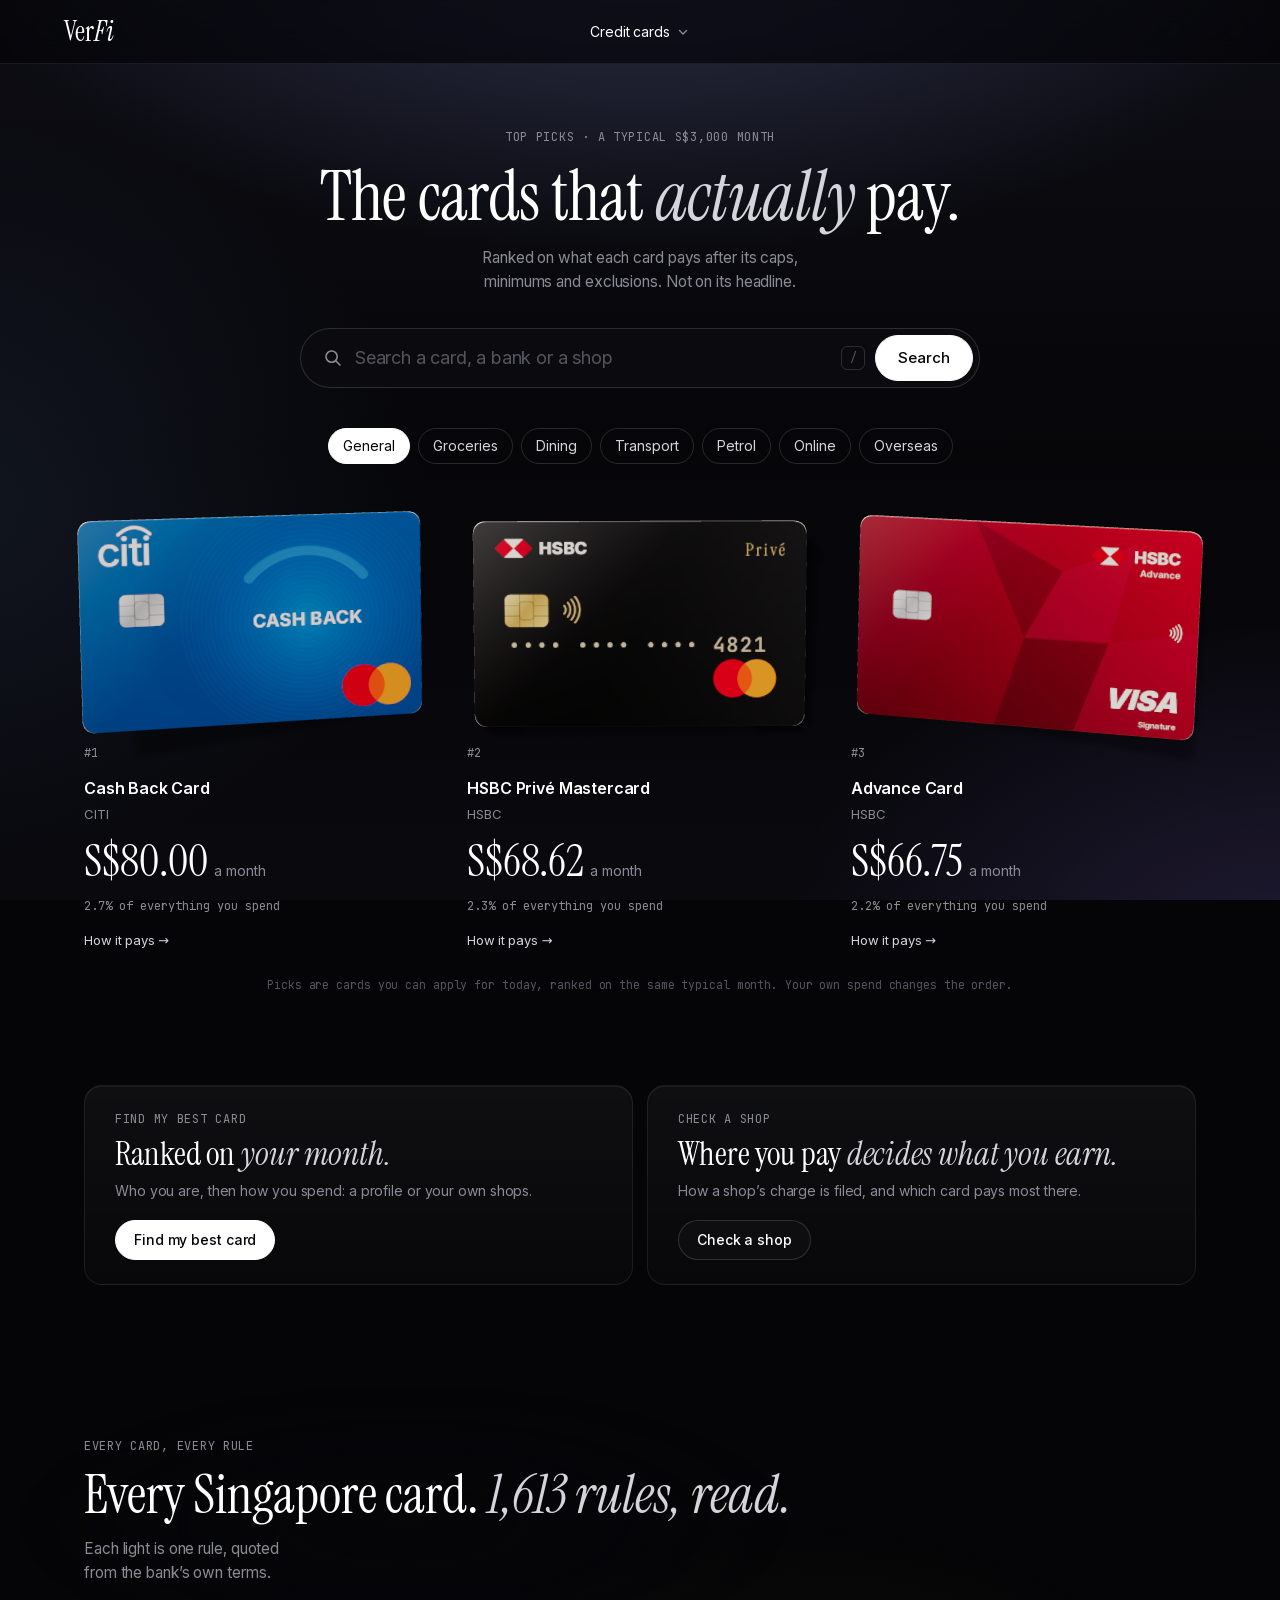
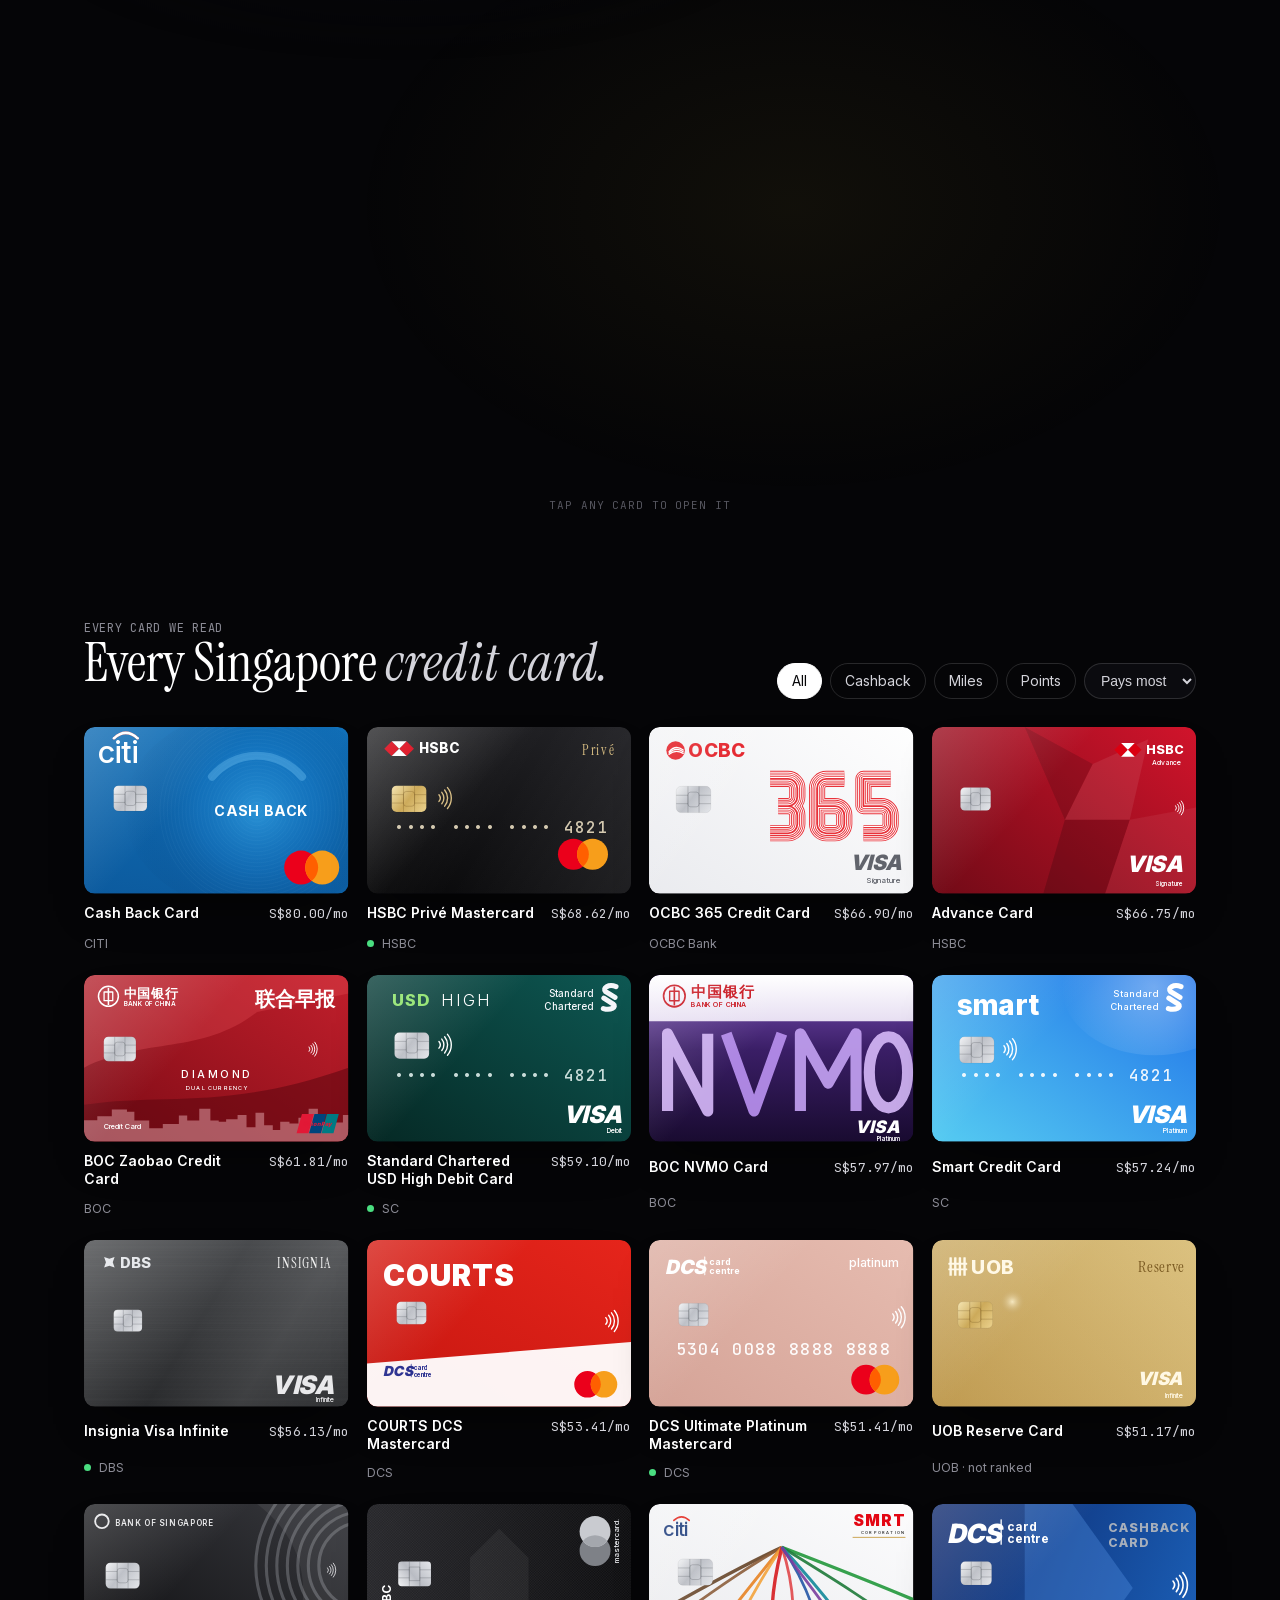
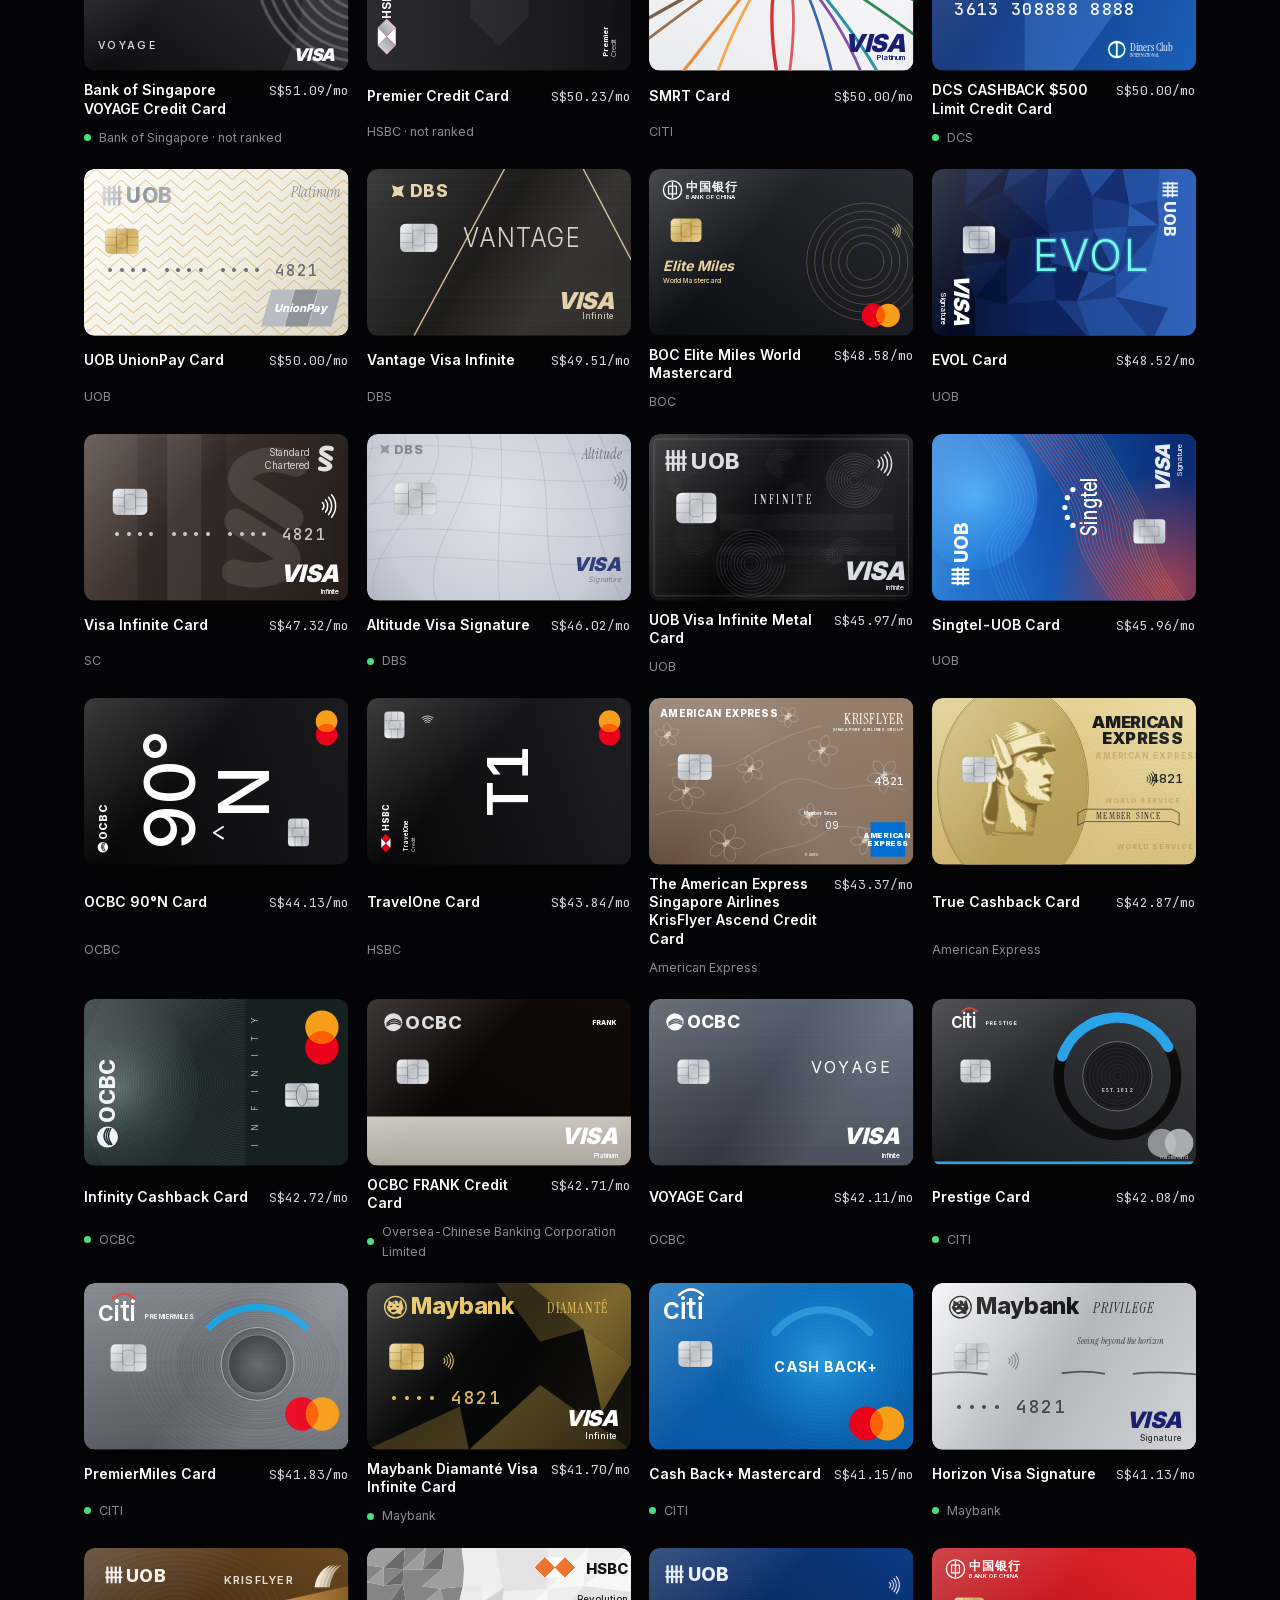
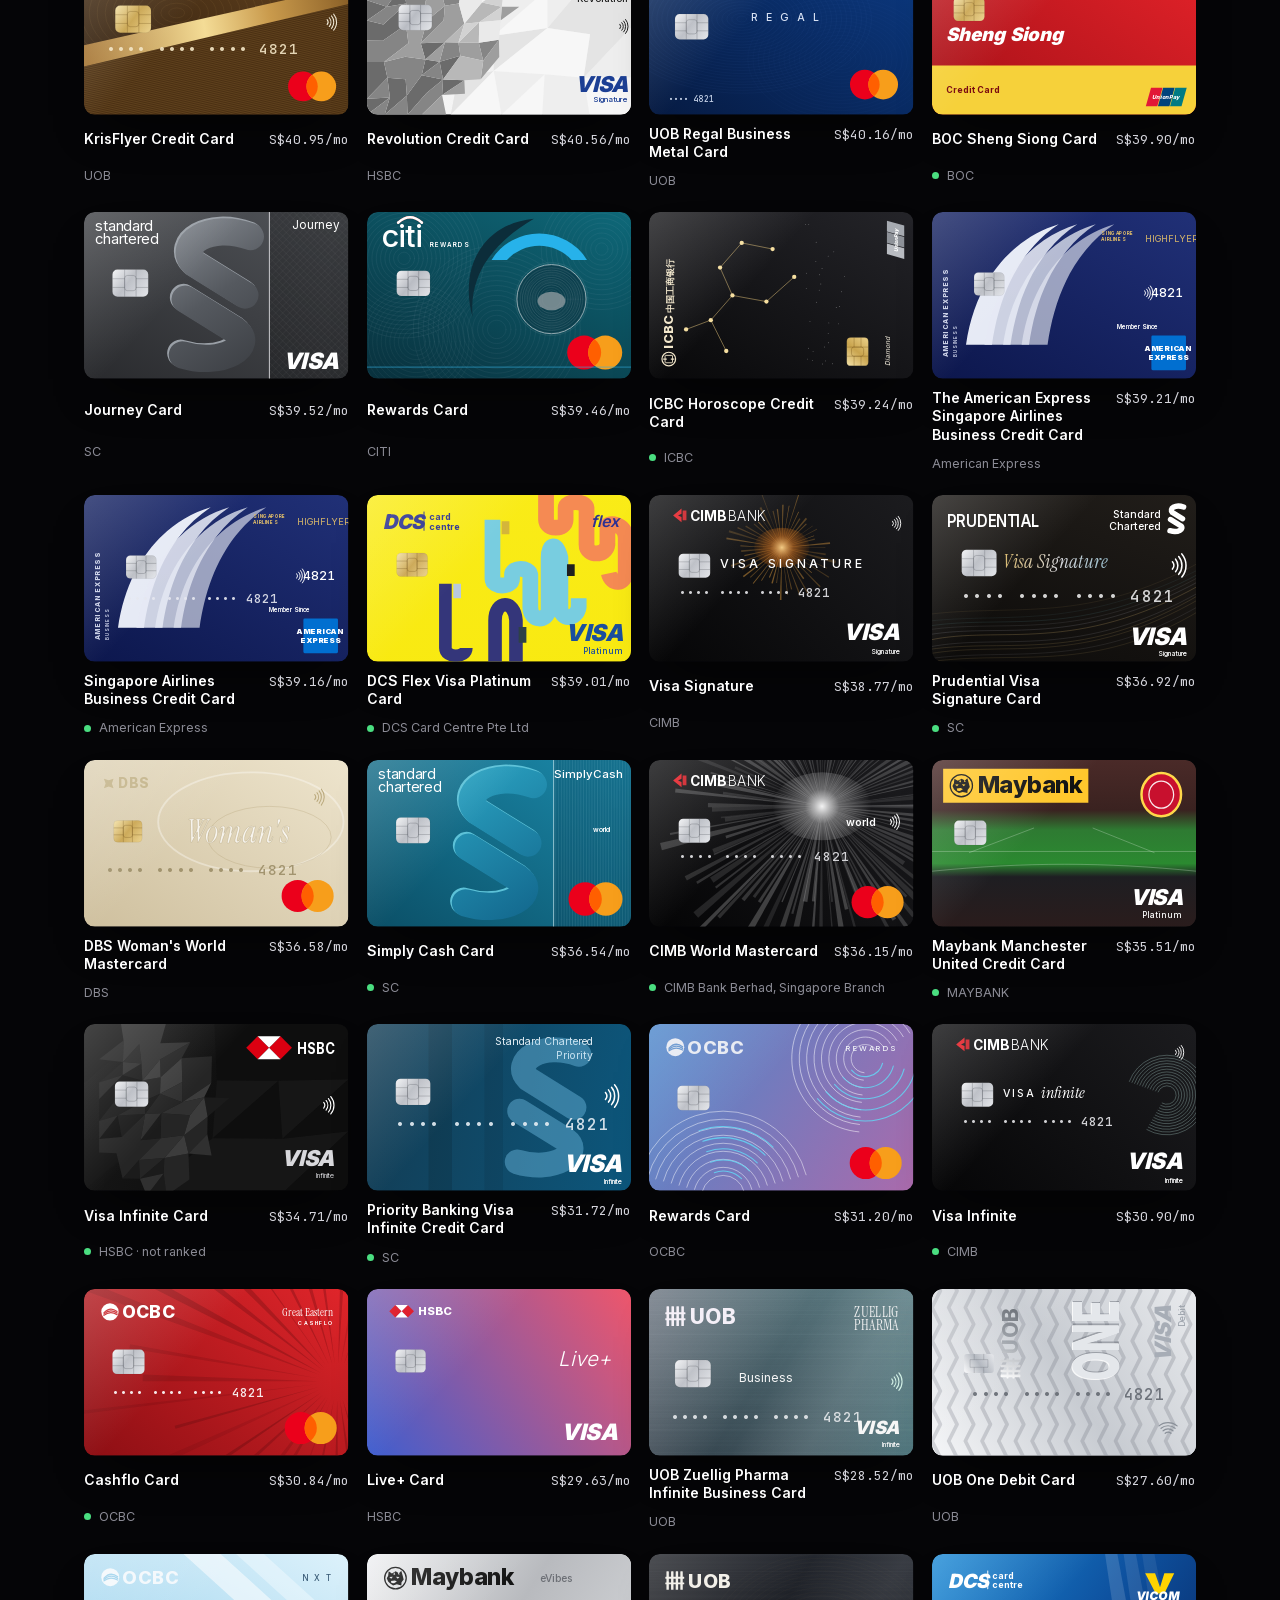
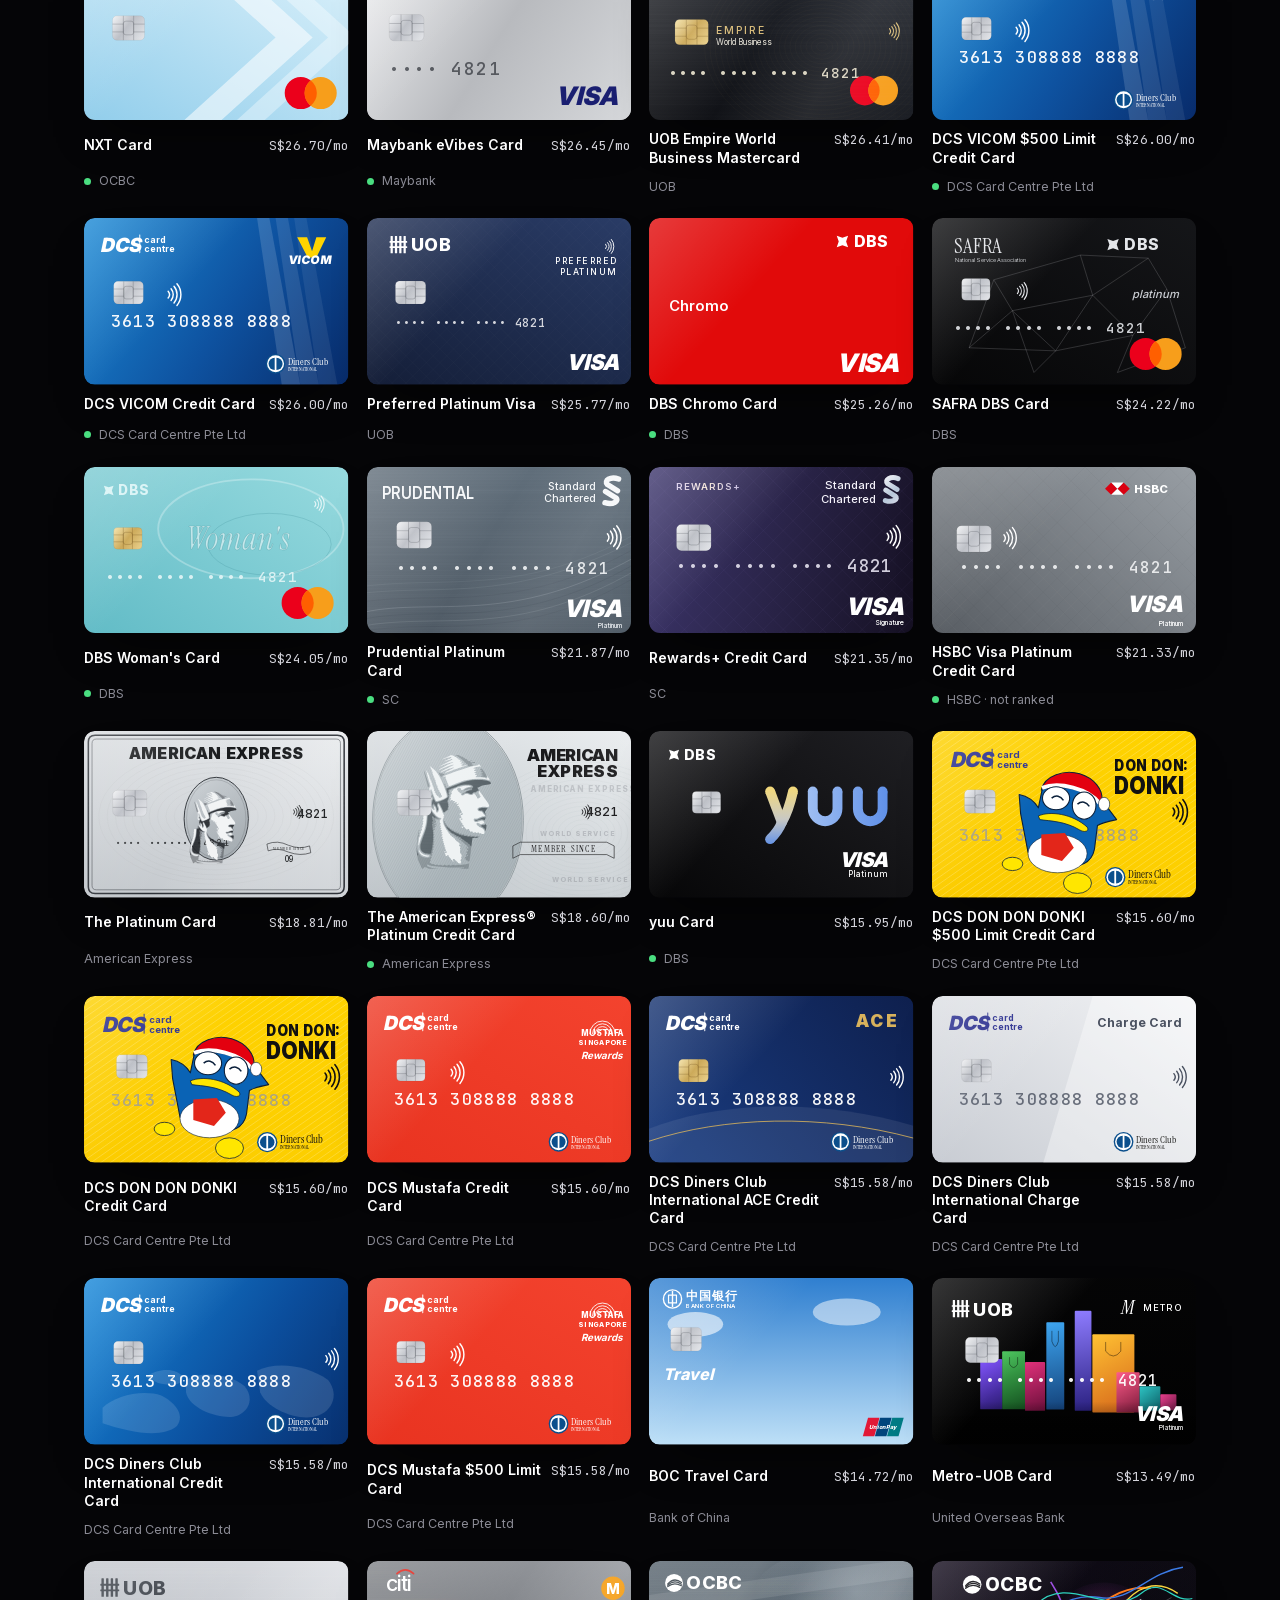
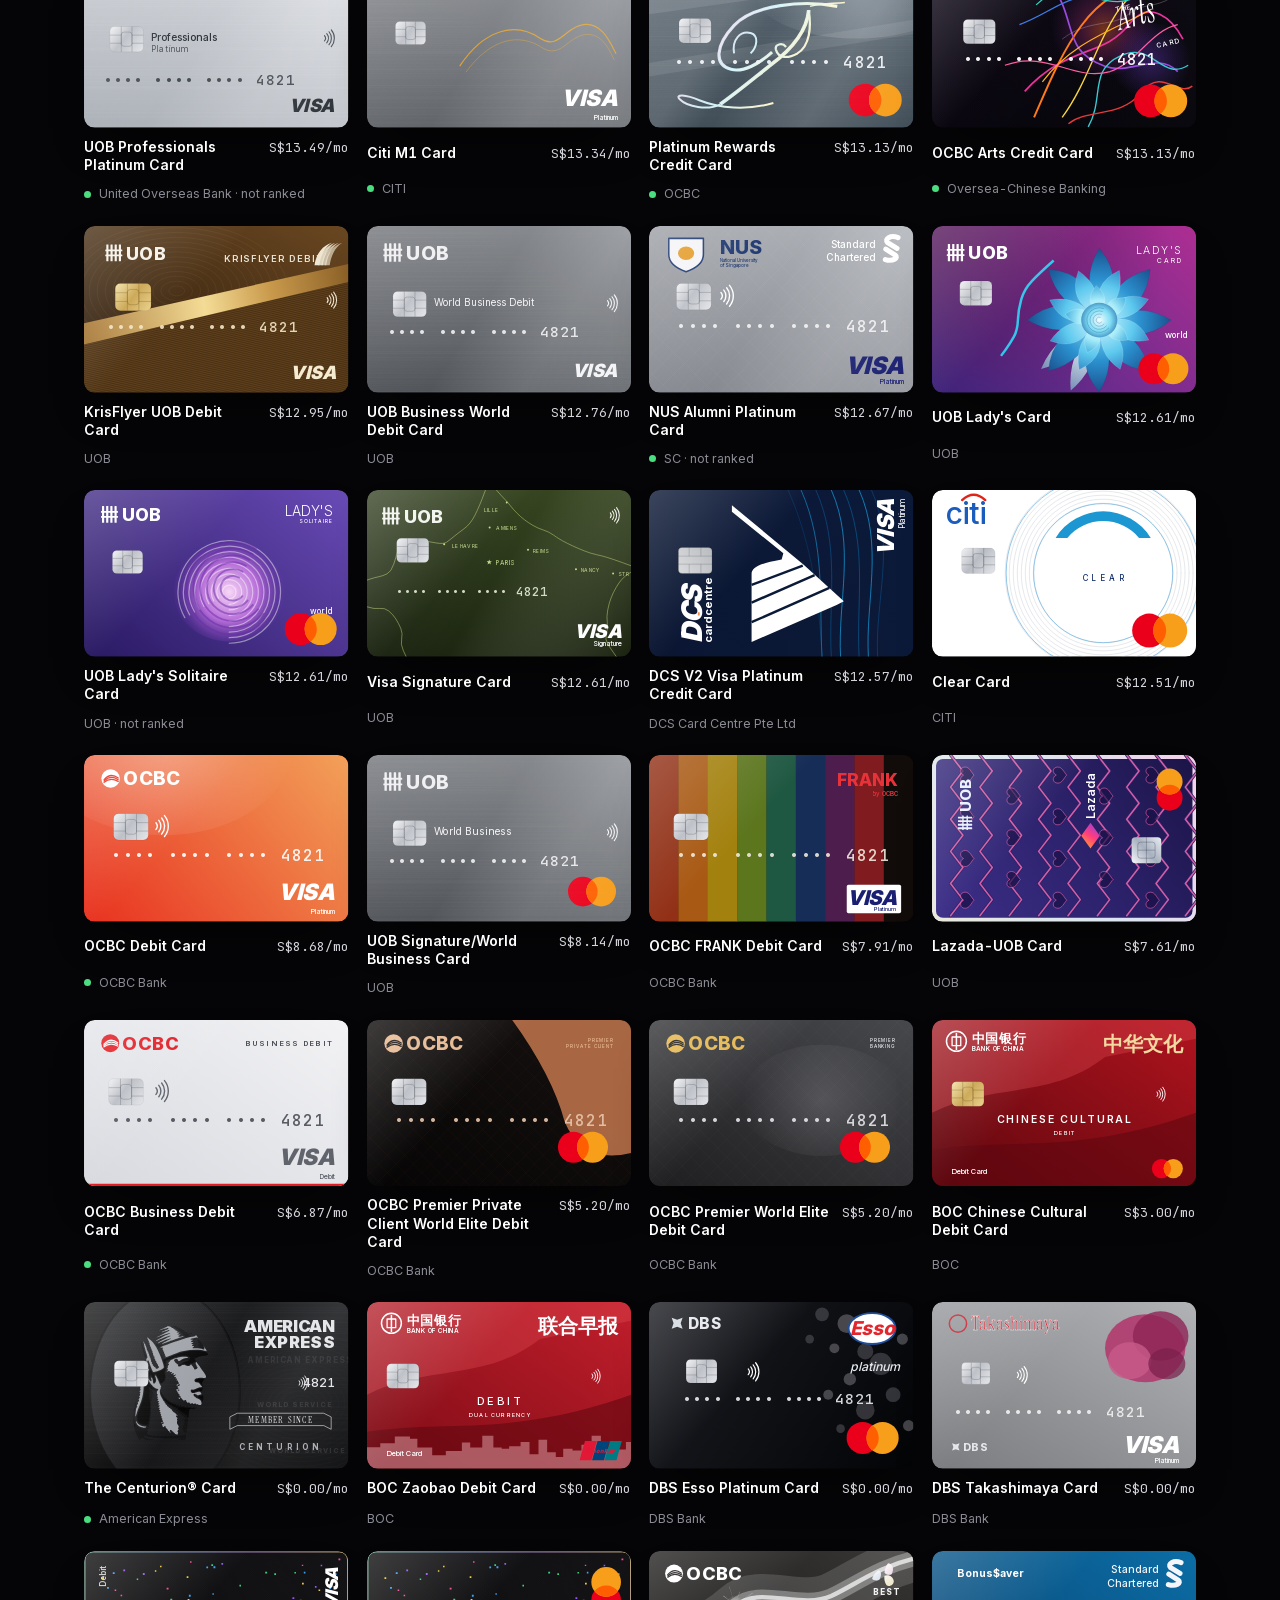
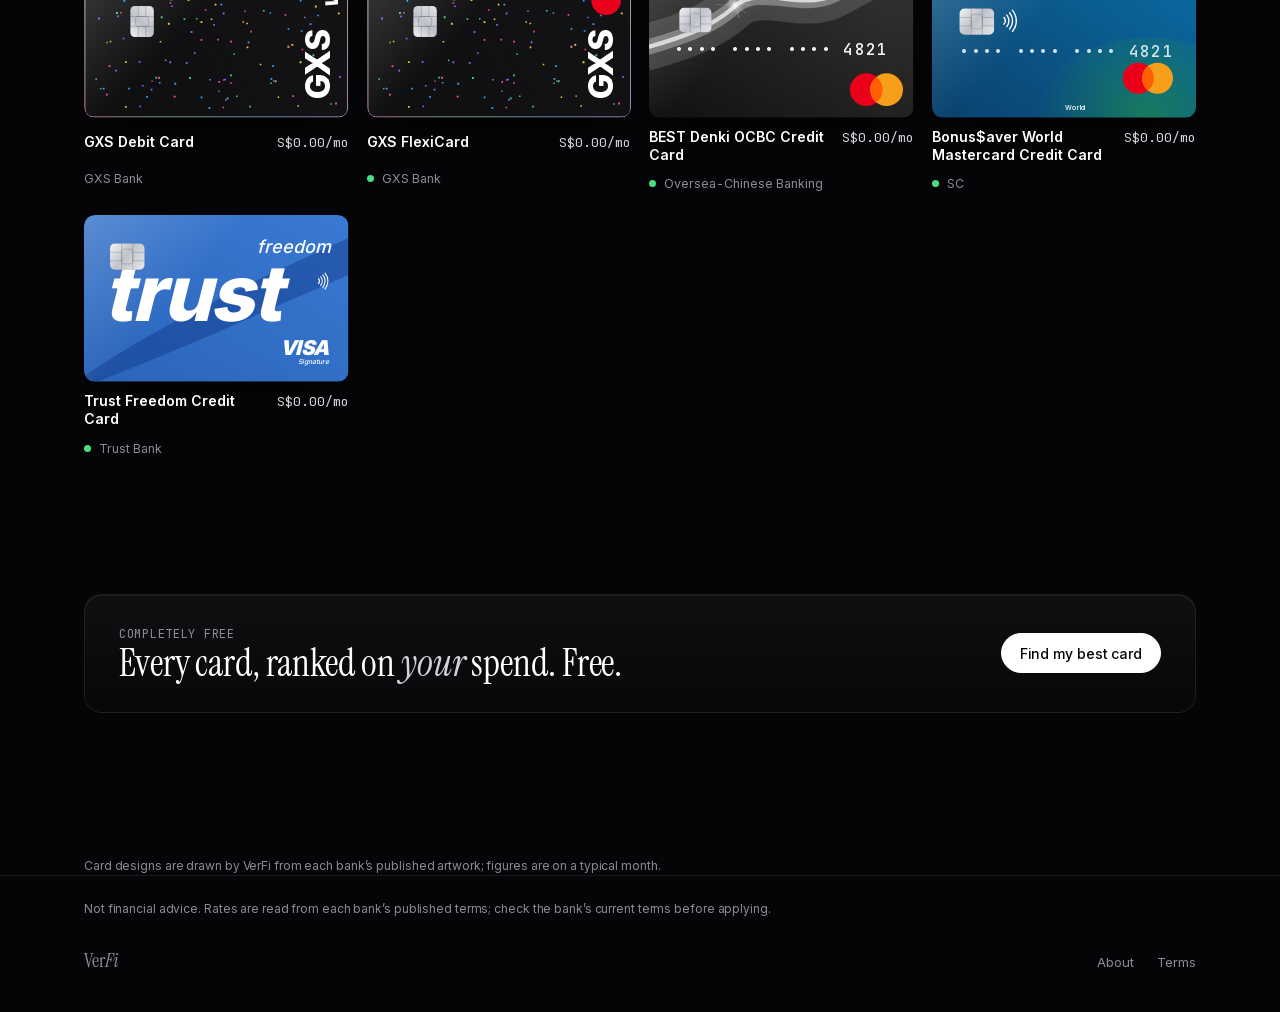
==== commit 8a788f5f: "Rebuild from verfi 9dc375b17 (escape fix on the card pages)" ====
--- a/card.html
+++ b/card.html
@@ -1,6 +1,6 @@
 <!doctype html>
 <html lang="en">
-<head><meta http-equiv="Content-Security-Policy" content="default-src 'none'; script-src 'sha256-PI/PXwHfNJXWPyJ3a8xZS8p6o6wGWNPIMic+LHFpwIw=' 'sha256-DB8d13SmBICc+2AXZGHXC3X4aHfZXcRKkbqT8b43fVk=' 'sha256-Um6jNotLfQ6UqfuEW/FgK9rp2+MJzfC5Ji3ptAW9i8M=' 'sha256-Rn2xqNrBOQVb70EjZA+C+wQFJIJYNfq/6G2i9NBJdng=' 'sha256-bbQnQBs7R7n669pLFHWN2JuxSfGrQrntVSp3AEbKCHA=' 'sha256-L+VgeZHUmpJNfkJ0UYj1fujVIkVRV2RB9BNLFGaKNvE=' 'sha256-JXsLXxXnDX5BJX4TyEaZGCQEfH4pqCv1AHS3lOeZDLU=' 'sha256-daEdpEyAJIa8b2VkCqSKcw8PaExcB6Qro80XNes/sHA=' 'sha256-80Qw9IC1ClOyCeVwS31WHZKTdlof5TMwvve5EH9y8BY=' 'sha256-65ox7JTotfn20E0QF6djBIaAejUXwsp98mqHsyna16Q=' 'sha256-54izg/e6yk/iiiAh8HDC+pMXfiiw9ebdInsg20GRJ5c=' 'sha256-T11h+3IaZHCLE4shnHu+/U1FdwvK6Cm0DEEJt3C/1Sk=' 'sha256-L7YhMajtYQbpAXFuu7GLzYA/0sXjjBZNMUFi4kffmsg=' 'sha256-6QYZY35wfnpqWVqNBFDDxP38Oo/TLelBHtFm3Q7Wp/Q=' 'sha256-zZDryQmCFYMkyZ3/jtJ92nPIgyROFTBlCciz7E9UeRc=' 'sha256-P0TMgcfIIjHMsxVwDbb5nwgGmcH78acz03PhWgtmzm0='; style-src 'unsafe-inline' 'self'; font-src 'self'; connect-src 'self'; img-src 'self'; form-action 'none'; base-uri 'none'">
+<head><meta http-equiv="Content-Security-Policy" content="default-src 'none'; script-src 'sha256-PI/PXwHfNJXWPyJ3a8xZS8p6o6wGWNPIMic+LHFpwIw=' 'sha256-DB8d13SmBICc+2AXZGHXC3X4aHfZXcRKkbqT8b43fVk=' 'sha256-Um6jNotLfQ6UqfuEW/FgK9rp2+MJzfC5Ji3ptAW9i8M=' 'sha256-Rn2xqNrBOQVb70EjZA+C+wQFJIJYNfq/6G2i9NBJdng=' 'sha256-bbQnQBs7R7n669pLFHWN2JuxSfGrQrntVSp3AEbKCHA=' 'sha256-L+VgeZHUmpJNfkJ0UYj1fujVIkVRV2RB9BNLFGaKNvE=' 'sha256-JXsLXxXnDX5BJX4TyEaZGCQEfH4pqCv1AHS3lOeZDLU=' 'sha256-daEdpEyAJIa8b2VkCqSKcw8PaExcB6Qro80XNes/sHA=' 'sha256-80Qw9IC1ClOyCeVwS31WHZKTdlof5TMwvve5EH9y8BY=' 'sha256-65ox7JTotfn20E0QF6djBIaAejUXwsp98mqHsyna16Q=' 'sha256-54izg/e6yk/iiiAh8HDC+pMXfiiw9ebdInsg20GRJ5c=' 'sha256-T11h+3IaZHCLE4shnHu+/U1FdwvK6Cm0DEEJt3C/1Sk=' 'sha256-6/Q08S2Y1gQfFGlI5wOJdxe4T5o2qrrl+FRc2bVxftc=' 'sha256-6QYZY35wfnpqWVqNBFDDxP38Oo/TLelBHtFm3Q7Wp/Q=' 'sha256-zZDryQmCFYMkyZ3/jtJ92nPIgyROFTBlCciz7E9UeRc=' 'sha256-P0TMgcfIIjHMsxVwDbb5nwgGmcH78acz03PhWgtmzm0='; style-src 'unsafe-inline' 'self'; font-src 'self'; connect-src 'self'; img-src 'self'; form-action 'none'; base-uri 'none'">
 <meta charset="utf-8">
 <meta name="robots" content="noai, noimageai">
 <meta name="viewport" content="width=device-width, initial-scale=1">
@@ -25029,7 +25029,7 @@
     var why = $("pays-why"), unmet = rateGates.length && !rateGates.some(function (g) { return g.met; }) ? rateGates[0] : null, base = b && b.rates.filter(function (r) { return r.section === "base"; })[0];
     if (unmet) why.innerHTML = "Its minimum spend isn’t met on this month, so its bonus rates don’t apply.";
     else if (x.lost > 0.005) why.innerHTML = "<b>" + sgd(x.lost) + "</b> a month goes over its cap, and earns nothing.";
-    else if (base) why.innerHTML = "Spend outside its bonus rates earns <b>" + base.text + "</b>.";
+    else if (base) why.innerHTML = "Spend outside its bonus rates earns <b>" + esc(base.text) + "</b>.";
     else why.textContent = "";
     // Where it earns: every group this month spends in.
     var lanes = (x.lanes || []).filter(function (l) { return l.spend > 0.5; }).sort(function (a, b) { return b.reward - a.reward || b.spend - a.spend; });
@@ -25727,7 +25727,7 @@
     initSearch();
     if (window.SwarmGL) window.SwarmGL.start(p.cards, loadRules, DESIGNS);
   }).catch(function (e) {
-    $("podium").innerHTML = '<p class="note">The picks could not load: ' + e.message + "</p>";
+    $("podium").innerHTML = '<p class="note">The picks could not load: ' + esc(e.message) + "</p>";
   });
 })();
 
